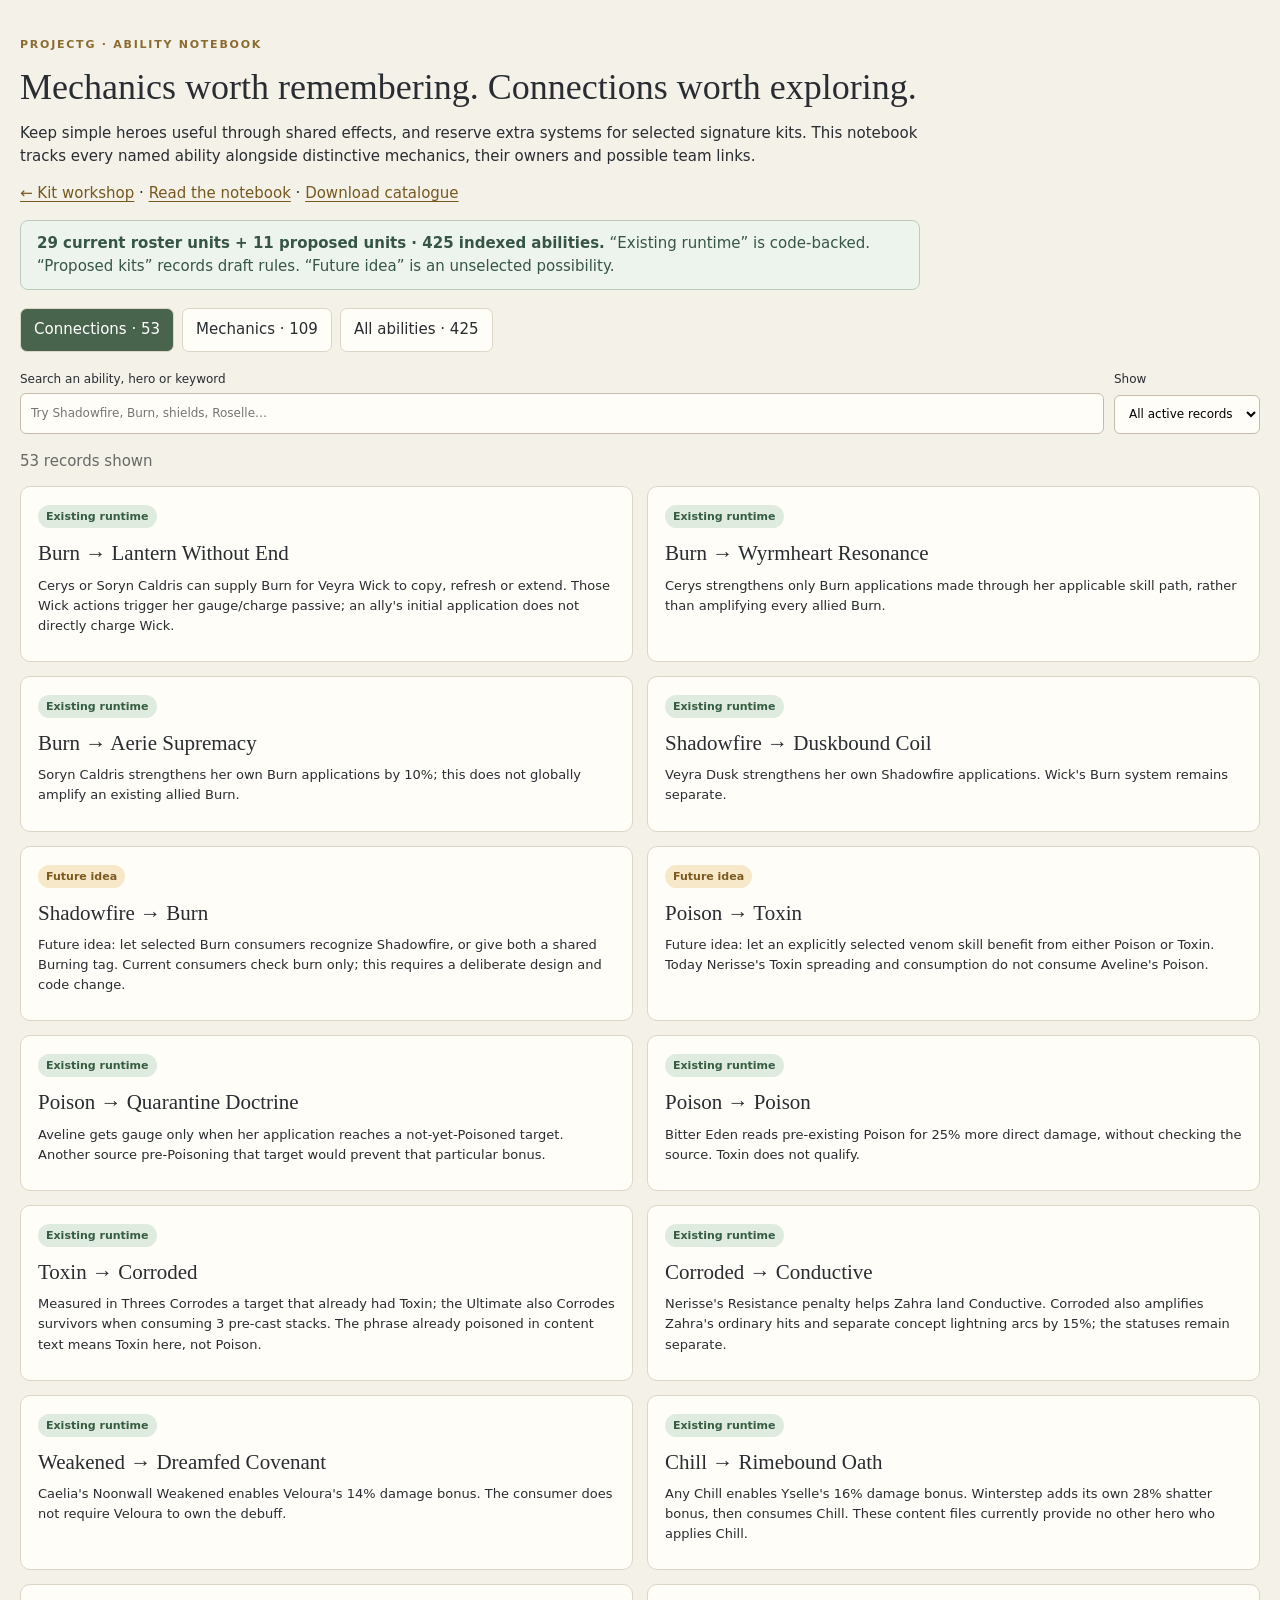
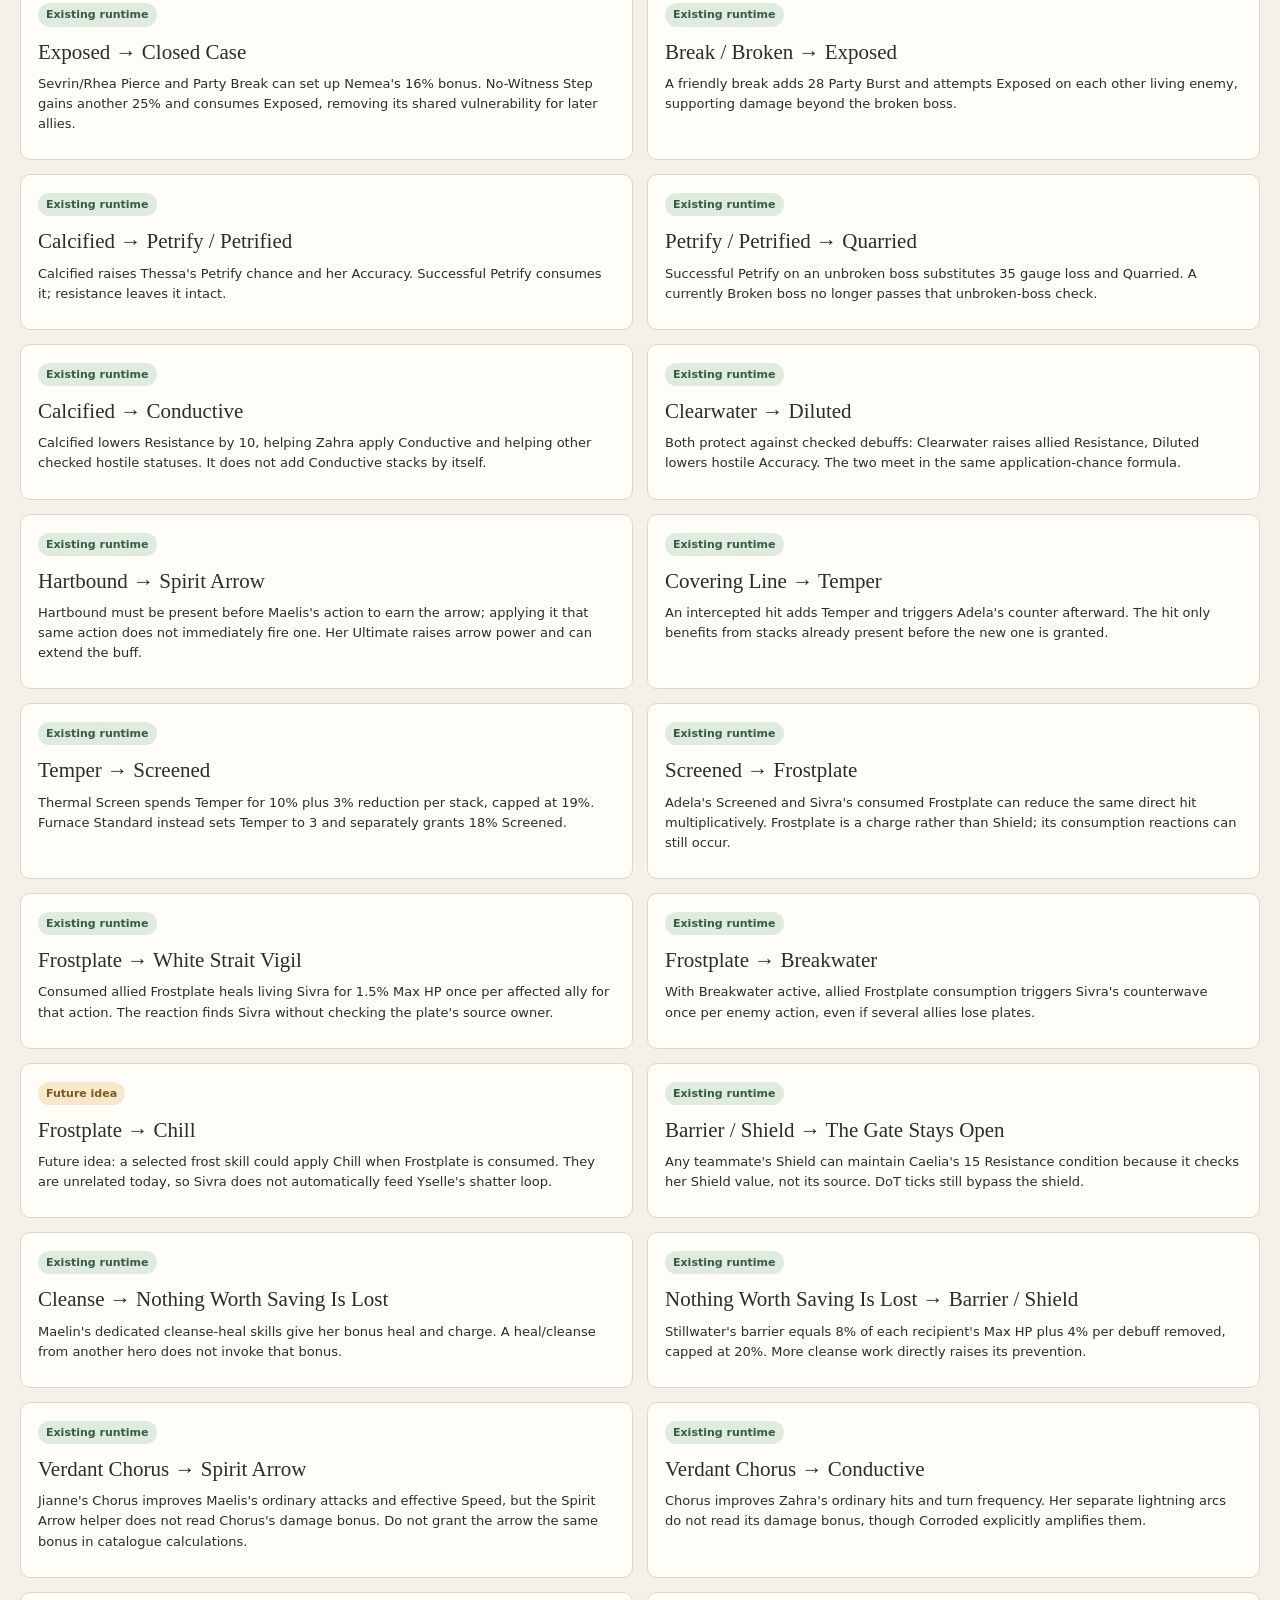
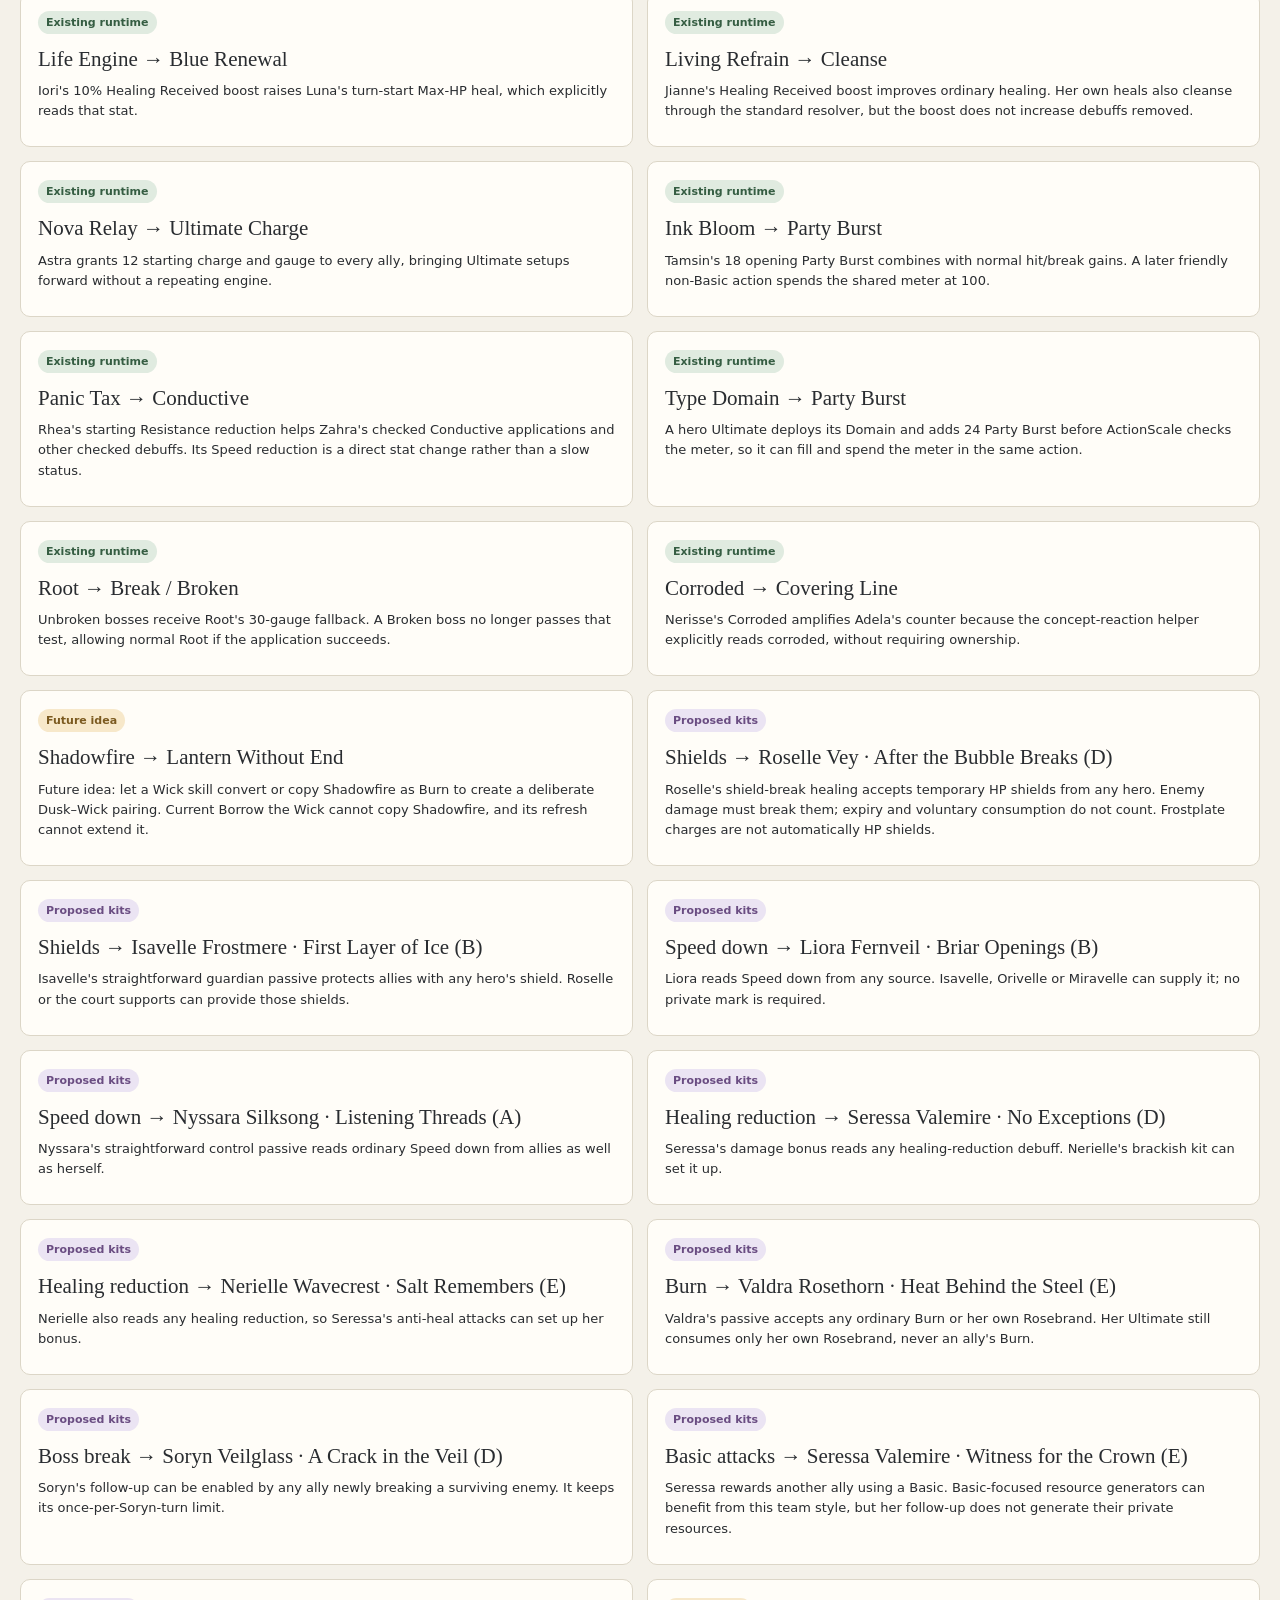
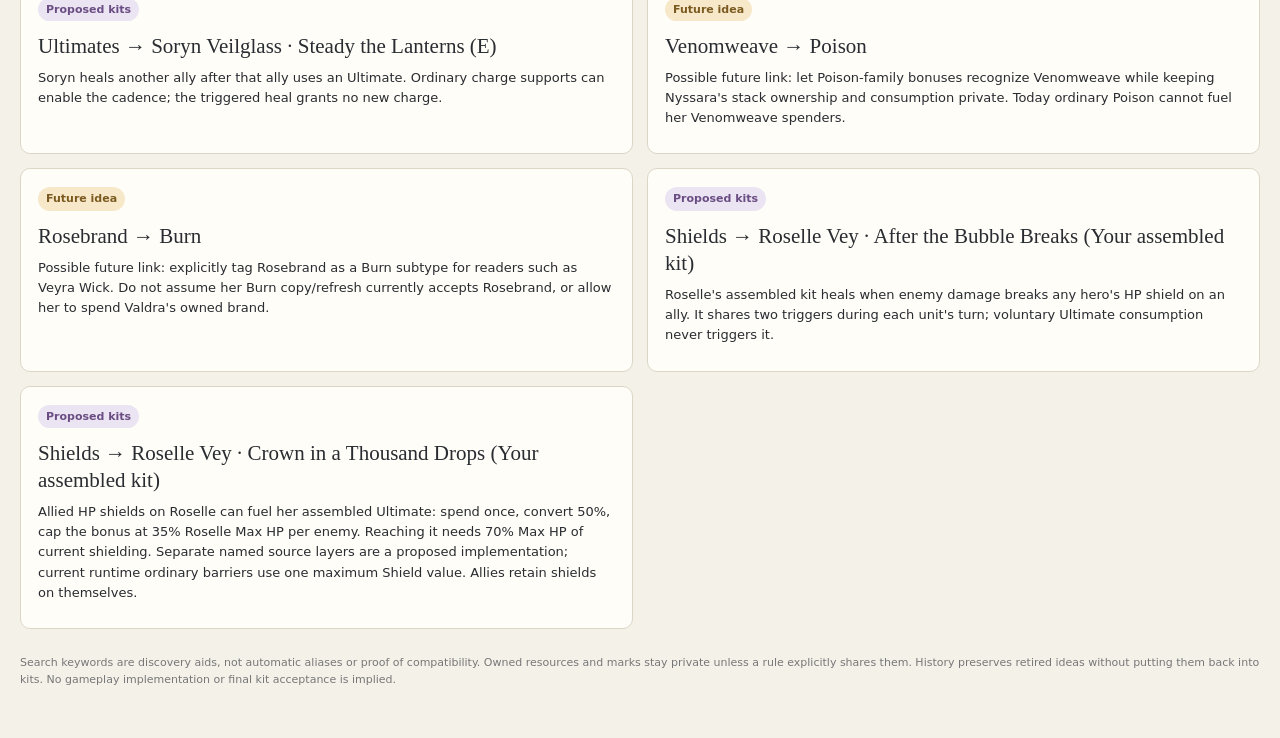
==== abilities.html @ 15b49e02 "Publish current ProjectG character and kit review" ====
<!doctype html><html lang="en"><head><meta charset="utf-8"><meta name="viewport" content="width=device-width,initial-scale=1"><title>ProjectG · Ability &amp; synergy catalogue</title><link rel="stylesheet" href="kit-options/workshop.css"><style>body{background:#f4f1e9}.catalogue{max-width:1300px;margin:auto;padding:28px 20px 50px}.catalogue h1{font-size:36px}.catalogue h2{font:500 21px/1.3 Georgia,serif;margin:8px 0}.catalogue header p{max-width:900px}.catalogue nav{display:flex;flex-wrap:wrap;gap:8px;margin:18px 0}.catalogue nav button[aria-pressed="true"]{background:#49644d;color:white}.controls{display:flex;gap:10px;flex-wrap:wrap;margin:16px 0}.controls label{font-size:12px;display:grid;gap:5px}.controls input,.controls select{padding:10px;border:1px solid #c7bcab;border-radius:6px;font:inherit;background:#fffdf8}.search-label{flex:1;min-width:210px}.entries{display:grid;grid-template-columns:repeat(2,minmax(0,1fr));gap:14px}.entry{background:#fffdf8;border:1px solid #dcd6c7;border-radius:10px;padding:17px;min-width:0}.entry p{font-size:13px;margin:8px 0}.entry details{font-size:12px;margin-top:10px}.entry code{overflow-wrap:anywhere;font-size:10px}.entry .tags{color:#68665e;font-size:11px}.state-existing{background:#e0ebe0;color:#355d42}.state-draft{background:#ebe4f3;color:#6a4d82}.state-idea{background:#f7e8ca;color:#7b5a20}.state-retired{background:#e4e4e4;color:#666}[hidden]{display:none!important}.catalogue footer{font-size:11px;color:#777;margin-top:25px}@media(max-width:650px){.entries{grid-template-columns:1fr}.catalogue h1{font-size:30px}}</style></head><body><main class="catalogue"><header><p class="eyebrow">ProjectG · Ability notebook</p><h1>Mechanics worth remembering. Connections worth exploring.</h1><p>Keep simple heroes useful through shared effects, and reserve extra systems for selected signature kits. This notebook tracks every named ability alongside distinctive mechanics, their owners and possible team links.</p><p><a href="kits.html">← Kit workshop</a> · <a href="kit-options/ABILITY_CATALOGUE.md">Read the notebook</a> · <a href="kit-options/ability-catalogue.json" download>Download catalogue</a></p><p class="status-banner"><strong>29 current roster units + 11 proposed units · 425 indexed abilities.</strong> “Existing runtime” is code-backed. “Proposed kits” records draft rules. “Future idea” is an unselected possibility.</p></header><nav aria-label="Catalogue view"><button type="button" data-view-button="connections">Connections · 53</button><button type="button" data-view-button="mechanics">Mechanics · 109</button><button type="button" data-view-button="abilities">All abilities · 425</button></nav><div class="controls"><label class="search-label">Search an ability, hero or keyword<input type="search" id="search" placeholder="Try Shadowfire, Burn, shields, Roselle…"></label><label>Show<select id="state"><option value="active">All active records</option><option value="existing">Existing runtime</option><option value="draft">Proposed kits</option><option value="idea">Future ideas</option><option value="keyword">Shared keywords</option><option value="retired">History</option></select></label></div><p class="muted" id="result-count" role="status"></p><section class="catalogue-section entries" data-view="connections" aria-label="Synergy connections"><article class="entry" data-state="existing" data-search="{&quot;from&quot;: &quot;runtime-burn&quot;, &quot;to&quot;: &quot;runtime-lantern-without-end&quot;, &quot;status&quot;: &quot;existing&quot;, &quot;note&quot;: &quot;cerys or soryn caldris can supply burn for veyra wick to copy, refresh or extend. those wick actions trigger her gauge/charge passive; an ally&#x27;s initial application does not directly charge wick.&quot;, &quot;unitids&quot;: [&quot;cerys&quot;, &quot;soryn&quot;, &quot;veyra-wick&quot;], &quot;id&quot;: &quot;runtime-link-001&quot;}"><span class="badge state-existing">Existing runtime</span><h2>Burn → Lantern Without End</h2><p>Cerys or Soryn Caldris can supply Burn for Veyra Wick to copy, refresh or extend. Those Wick actions trigger her gauge/charge passive; an ally&#x27;s initial application does not directly charge Wick.</p></article><article class="entry" data-state="existing" data-search="{&quot;from&quot;: &quot;runtime-burn&quot;, &quot;to&quot;: &quot;runtime-wyrmheart-resonance&quot;, &quot;status&quot;: &quot;existing&quot;, &quot;note&quot;: &quot;cerys strengthens only burn applications made through her applicable skill path, rather than amplifying every allied burn.&quot;, &quot;unitids&quot;: [&quot;cerys&quot;], &quot;id&quot;: &quot;runtime-link-002&quot;}"><span class="badge state-existing">Existing runtime</span><h2>Burn → Wyrmheart Resonance</h2><p>Cerys strengthens only Burn applications made through her applicable skill path, rather than amplifying every allied Burn.</p></article><article class="entry" data-state="existing" data-search="{&quot;from&quot;: &quot;runtime-burn&quot;, &quot;to&quot;: &quot;runtime-aerie-supremacy&quot;, &quot;status&quot;: &quot;existing&quot;, &quot;note&quot;: &quot;soryn caldris strengthens her own burn applications by 10%; this does not globally amplify an existing allied burn.&quot;, &quot;unitids&quot;: [&quot;soryn&quot;], &quot;id&quot;: &quot;runtime-link-003&quot;}"><span class="badge state-existing">Existing runtime</span><h2>Burn → Aerie Supremacy</h2><p>Soryn Caldris strengthens her own Burn applications by 10%; this does not globally amplify an existing allied Burn.</p></article><article class="entry" data-state="existing" data-search="{&quot;from&quot;: &quot;runtime-shadowfire&quot;, &quot;to&quot;: &quot;runtime-duskbound-coil&quot;, &quot;status&quot;: &quot;existing&quot;, &quot;note&quot;: &quot;veyra dusk strengthens her own shadowfire applications. wick&#x27;s burn system remains separate.&quot;, &quot;unitids&quot;: [&quot;veyra&quot;], &quot;id&quot;: &quot;runtime-link-004&quot;}"><span class="badge state-existing">Existing runtime</span><h2>Shadowfire → Duskbound Coil</h2><p>Veyra Dusk strengthens her own Shadowfire applications. Wick&#x27;s Burn system remains separate.</p></article><article class="entry" data-state="idea" data-search="{&quot;from&quot;: &quot;runtime-shadowfire&quot;, &quot;to&quot;: &quot;runtime-burn&quot;, &quot;status&quot;: &quot;idea&quot;, &quot;note&quot;: &quot;future idea: let selected burn consumers recognize shadowfire, or give both a shared burning tag. current consumers check burn only; this requires a deliberate design and code change.&quot;, &quot;unitids&quot;: [&quot;veyra&quot;, &quot;veyra-wick&quot;, &quot;cerys&quot;, &quot;soryn&quot;], &quot;id&quot;: &quot;runtime-link-005&quot;}"><span class="badge state-idea">Future idea</span><h2>Shadowfire → Burn</h2><p>Future idea: let selected Burn consumers recognize Shadowfire, or give both a shared Burning tag. Current consumers check burn only; this requires a deliberate design and code change.</p></article><article class="entry" data-state="idea" data-search="{&quot;from&quot;: &quot;runtime-poison&quot;, &quot;to&quot;: &quot;runtime-toxin&quot;, &quot;status&quot;: &quot;idea&quot;, &quot;note&quot;: &quot;future idea: let an explicitly selected venom skill benefit from either poison or toxin. today nerisse&#x27;s toxin spreading and consumption do not consume aveline&#x27;s poison.&quot;, &quot;unitids&quot;: [&quot;aveline&quot;, &quot;nerisse&quot;], &quot;id&quot;: &quot;runtime-link-006&quot;}"><span class="badge state-idea">Future idea</span><h2>Poison → Toxin</h2><p>Future idea: let an explicitly selected venom skill benefit from either Poison or Toxin. Today Nerisse&#x27;s Toxin spreading and consumption do not consume Aveline&#x27;s Poison.</p></article><article class="entry" data-state="existing" data-search="{&quot;from&quot;: &quot;runtime-poison&quot;, &quot;to&quot;: &quot;runtime-quarantine-doctrine&quot;, &quot;status&quot;: &quot;existing&quot;, &quot;note&quot;: &quot;aveline gets gauge only when her application reaches a not-yet-poisoned target. another source pre-poisoning that target would prevent that particular bonus.&quot;, &quot;unitids&quot;: [&quot;aveline&quot;], &quot;id&quot;: &quot;runtime-link-007&quot;}"><span class="badge state-existing">Existing runtime</span><h2>Poison → Quarantine Doctrine</h2><p>Aveline gets gauge only when her application reaches a not-yet-Poisoned target. Another source pre-Poisoning that target would prevent that particular bonus.</p></article><article class="entry" data-state="existing" data-search="{&quot;from&quot;: &quot;runtime-poison&quot;, &quot;to&quot;: &quot;runtime-poison&quot;, &quot;status&quot;: &quot;existing&quot;, &quot;note&quot;: &quot;bitter eden reads pre-existing poison for 25% more direct damage, without checking the source. toxin does not qualify.&quot;, &quot;unitids&quot;: [&quot;aveline&quot;], &quot;id&quot;: &quot;runtime-link-008&quot;}"><span class="badge state-existing">Existing runtime</span><h2>Poison → Poison</h2><p>Bitter Eden reads pre-existing Poison for 25% more direct damage, without checking the source. Toxin does not qualify.</p></article><article class="entry" data-state="existing" data-search="{&quot;from&quot;: &quot;runtime-toxin&quot;, &quot;to&quot;: &quot;runtime-corroded&quot;, &quot;status&quot;: &quot;existing&quot;, &quot;note&quot;: &quot;measured in threes corrodes a target that already had toxin; the ultimate also corrodes survivors when consuming 3 pre-cast stacks. the phrase already poisoned in content text means toxin here, not poison.&quot;, &quot;unitids&quot;: [&quot;nerisse&quot;], &quot;id&quot;: &quot;runtime-link-009&quot;}"><span class="badge state-existing">Existing runtime</span><h2>Toxin → Corroded</h2><p>Measured in Threes Corrodes a target that already had Toxin; the Ultimate also Corrodes survivors when consuming 3 pre-cast stacks. The phrase already poisoned in content text means Toxin here, not Poison.</p></article><article class="entry" data-state="existing" data-search="{&quot;from&quot;: &quot;runtime-corroded&quot;, &quot;to&quot;: &quot;runtime-conductive&quot;, &quot;status&quot;: &quot;existing&quot;, &quot;note&quot;: &quot;nerisse&#x27;s resistance penalty helps zahra land conductive. corroded also amplifies zahra&#x27;s ordinary hits and separate concept lightning arcs by 15%; the statuses remain separate.&quot;, &quot;unitids&quot;: [&quot;nerisse&quot;, &quot;zahra&quot;], &quot;id&quot;: &quot;runtime-link-010&quot;}"><span class="badge state-existing">Existing runtime</span><h2>Corroded → Conductive</h2><p>Nerisse&#x27;s Resistance penalty helps Zahra land Conductive. Corroded also amplifies Zahra&#x27;s ordinary hits and separate concept lightning arcs by 15%; the statuses remain separate.</p></article><article class="entry" data-state="existing" data-search="{&quot;from&quot;: &quot;runtime-weakened&quot;, &quot;to&quot;: &quot;runtime-dreamfed-covenant&quot;, &quot;status&quot;: &quot;existing&quot;, &quot;note&quot;: &quot;caelia&#x27;s noonwall weakened enables veloura&#x27;s 14% damage bonus. the consumer does not require veloura to own the debuff.&quot;, &quot;unitids&quot;: [&quot;caelia&quot;, &quot;veloura&quot;], &quot;id&quot;: &quot;runtime-link-011&quot;}"><span class="badge state-existing">Existing runtime</span><h2>Weakened → Dreamfed Covenant</h2><p>Caelia&#x27;s Noonwall Weakened enables Veloura&#x27;s 14% damage bonus. The consumer does not require Veloura to own the debuff.</p></article><article class="entry" data-state="existing" data-search="{&quot;from&quot;: &quot;runtime-chill&quot;, &quot;to&quot;: &quot;runtime-rimebound-oath&quot;, &quot;status&quot;: &quot;existing&quot;, &quot;note&quot;: &quot;any chill enables yselle&#x27;s 16% damage bonus. winterstep adds its own 28% shatter bonus, then consumes chill. these content files currently provide no other hero who applies chill.&quot;, &quot;unitids&quot;: [&quot;yselle&quot;], &quot;id&quot;: &quot;runtime-link-012&quot;}"><span class="badge state-existing">Existing runtime</span><h2>Chill → Rimebound Oath</h2><p>Any Chill enables Yselle&#x27;s 16% damage bonus. Winterstep adds its own 28% shatter bonus, then consumes Chill. These content files currently provide no other hero who applies Chill.</p></article><article class="entry" data-state="existing" data-search="{&quot;from&quot;: &quot;runtime-exposed&quot;, &quot;to&quot;: &quot;runtime-closed-case&quot;, &quot;status&quot;: &quot;existing&quot;, &quot;note&quot;: &quot;sevrin/rhea pierce and party break can set up nemea&#x27;s 16% bonus. no-witness step gains another 25% and consumes exposed, removing its shared vulnerability for later allies.&quot;, &quot;unitids&quot;: [&quot;sevrin&quot;, &quot;rhea&quot;, &quot;nemea&quot;], &quot;id&quot;: &quot;runtime-link-013&quot;}"><span class="badge state-existing">Existing runtime</span><h2>Exposed → Closed Case</h2><p>Sevrin/Rhea Pierce and Party Break can set up Nemea&#x27;s 16% bonus. No-Witness Step gains another 25% and consumes Exposed, removing its shared vulnerability for later allies.</p></article><article class="entry" data-state="existing" data-search="{&quot;from&quot;: &quot;runtime-broken&quot;, &quot;to&quot;: &quot;runtime-exposed&quot;, &quot;status&quot;: &quot;existing&quot;, &quot;note&quot;: &quot;a friendly break adds 28 party burst and attempts exposed on each other living enemy, supporting damage beyond the broken boss.&quot;, &quot;unitids&quot;: [&quot;nemea&quot;], &quot;id&quot;: &quot;runtime-link-014&quot;}"><span class="badge state-existing">Existing runtime</span><h2>Break / Broken → Exposed</h2><p>A friendly break adds 28 Party Burst and attempts Exposed on each other living enemy, supporting damage beyond the broken boss.</p></article><article class="entry" data-state="existing" data-search="{&quot;from&quot;: &quot;runtime-calcified&quot;, &quot;to&quot;: &quot;runtime-petrify&quot;, &quot;status&quot;: &quot;existing&quot;, &quot;note&quot;: &quot;calcified raises thessa&#x27;s petrify chance and her accuracy. successful petrify consumes it; resistance leaves it intact.&quot;, &quot;unitids&quot;: [&quot;thessa&quot;], &quot;id&quot;: &quot;runtime-link-015&quot;}"><span class="badge state-existing">Existing runtime</span><h2>Calcified → Petrify / Petrified</h2><p>Calcified raises Thessa&#x27;s Petrify chance and her Accuracy. Successful Petrify consumes it; resistance leaves it intact.</p></article><article class="entry" data-state="existing" data-search="{&quot;from&quot;: &quot;runtime-petrify&quot;, &quot;to&quot;: &quot;runtime-quarried&quot;, &quot;status&quot;: &quot;existing&quot;, &quot;note&quot;: &quot;successful petrify on an unbroken boss substitutes 35 gauge loss and quarried. a currently broken boss no longer passes that unbroken-boss check.&quot;, &quot;unitids&quot;: [&quot;thessa&quot;], &quot;id&quot;: &quot;runtime-link-016&quot;}"><span class="badge state-existing">Existing runtime</span><h2>Petrify / Petrified → Quarried</h2><p>Successful Petrify on an unbroken boss substitutes 35 gauge loss and Quarried. A currently Broken boss no longer passes that unbroken-boss check.</p></article><article class="entry" data-state="existing" data-search="{&quot;from&quot;: &quot;runtime-calcified&quot;, &quot;to&quot;: &quot;runtime-conductive&quot;, &quot;status&quot;: &quot;existing&quot;, &quot;note&quot;: &quot;calcified lowers resistance by 10, helping zahra apply conductive and helping other checked hostile statuses. it does not add conductive stacks by itself.&quot;, &quot;unitids&quot;: [&quot;thessa&quot;, &quot;zahra&quot;], &quot;id&quot;: &quot;runtime-link-017&quot;}"><span class="badge state-existing">Existing runtime</span><h2>Calcified → Conductive</h2><p>Calcified lowers Resistance by 10, helping Zahra apply Conductive and helping other checked hostile statuses. It does not add Conductive stacks by itself.</p></article><article class="entry" data-state="existing" data-search="{&quot;from&quot;: &quot;runtime-clearwater&quot;, &quot;to&quot;: &quot;runtime-diluted&quot;, &quot;status&quot;: &quot;existing&quot;, &quot;note&quot;: &quot;both protect against checked debuffs: clearwater raises allied resistance, diluted lowers hostile accuracy. the two meet in the same application-chance formula.&quot;, &quot;unitids&quot;: [&quot;maelin&quot;], &quot;id&quot;: &quot;runtime-link-018&quot;}"><span class="badge state-existing">Existing runtime</span><h2>Clearwater → Diluted</h2><p>Both protect against checked debuffs: Clearwater raises allied Resistance, Diluted lowers hostile Accuracy. The two meet in the same application-chance formula.</p></article><article class="entry" data-state="existing" data-search="{&quot;from&quot;: &quot;runtime-hartbound&quot;, &quot;to&quot;: &quot;runtime-spirit-arrow&quot;, &quot;status&quot;: &quot;existing&quot;, &quot;note&quot;: &quot;hartbound must be present before maelis&#x27;s action to earn the arrow; applying it that same action does not immediately fire one. her ultimate raises arrow power and can extend the buff.&quot;, &quot;unitids&quot;: [&quot;maelis&quot;], &quot;id&quot;: &quot;runtime-link-019&quot;}"><span class="badge state-existing">Existing runtime</span><h2>Hartbound → Spirit Arrow</h2><p>Hartbound must be present before Maelis&#x27;s action to earn the arrow; applying it that same action does not immediately fire one. Her Ultimate raises arrow power and can extend the buff.</p></article><article class="entry" data-state="existing" data-search="{&quot;from&quot;: &quot;runtime-covering-line&quot;, &quot;to&quot;: &quot;runtime-temper&quot;, &quot;status&quot;: &quot;existing&quot;, &quot;note&quot;: &quot;an intercepted hit adds temper and triggers adela&#x27;s counter afterward. the hit only benefits from stacks already present before the new one is granted.&quot;, &quot;unitids&quot;: [&quot;adela&quot;], &quot;id&quot;: &quot;runtime-link-020&quot;}"><span class="badge state-existing">Existing runtime</span><h2>Covering Line → Temper</h2><p>An intercepted hit adds Temper and triggers Adela&#x27;s counter afterward. The hit only benefits from stacks already present before the new one is granted.</p></article><article class="entry" data-state="existing" data-search="{&quot;from&quot;: &quot;runtime-temper&quot;, &quot;to&quot;: &quot;runtime-screened&quot;, &quot;status&quot;: &quot;existing&quot;, &quot;note&quot;: &quot;thermal screen spends temper for 10% plus 3% reduction per stack, capped at 19%. furnace standard instead sets temper to 3 and separately grants 18% screened.&quot;, &quot;unitids&quot;: [&quot;adela&quot;], &quot;id&quot;: &quot;runtime-link-021&quot;}"><span class="badge state-existing">Existing runtime</span><h2>Temper → Screened</h2><p>Thermal Screen spends Temper for 10% plus 3% reduction per stack, capped at 19%. Furnace Standard instead sets Temper to 3 and separately grants 18% Screened.</p></article><article class="entry" data-state="existing" data-search="{&quot;from&quot;: &quot;runtime-screened&quot;, &quot;to&quot;: &quot;runtime-frostplate&quot;, &quot;status&quot;: &quot;existing&quot;, &quot;note&quot;: &quot;adela&#x27;s screened and sivra&#x27;s consumed frostplate can reduce the same direct hit multiplicatively. frostplate is a charge rather than shield; its consumption reactions can still occur.&quot;, &quot;unitids&quot;: [&quot;adela&quot;, &quot;sivra&quot;], &quot;id&quot;: &quot;runtime-link-022&quot;}"><span class="badge state-existing">Existing runtime</span><h2>Screened → Frostplate</h2><p>Adela&#x27;s Screened and Sivra&#x27;s consumed Frostplate can reduce the same direct hit multiplicatively. Frostplate is a charge rather than Shield; its consumption reactions can still occur.</p></article><article class="entry" data-state="existing" data-search="{&quot;from&quot;: &quot;runtime-frostplate&quot;, &quot;to&quot;: &quot;runtime-white-strait-vigil&quot;, &quot;status&quot;: &quot;existing&quot;, &quot;note&quot;: &quot;consumed allied frostplate heals living sivra for 1.5% max hp once per affected ally for that action. the reaction finds sivra without checking the plate&#x27;s source owner.&quot;, &quot;unitids&quot;: [&quot;sivra&quot;], &quot;id&quot;: &quot;runtime-link-023&quot;}"><span class="badge state-existing">Existing runtime</span><h2>Frostplate → White Strait Vigil</h2><p>Consumed allied Frostplate heals living Sivra for 1.5% Max HP once per affected ally for that action. The reaction finds Sivra without checking the plate&#x27;s source owner.</p></article><article class="entry" data-state="existing" data-search="{&quot;from&quot;: &quot;runtime-frostplate&quot;, &quot;to&quot;: &quot;runtime-breakwater&quot;, &quot;status&quot;: &quot;existing&quot;, &quot;note&quot;: &quot;with breakwater active, allied frostplate consumption triggers sivra&#x27;s counterwave once per enemy action, even if several allies lose plates.&quot;, &quot;unitids&quot;: [&quot;sivra&quot;], &quot;id&quot;: &quot;runtime-link-024&quot;}"><span class="badge state-existing">Existing runtime</span><h2>Frostplate → Breakwater</h2><p>With Breakwater active, allied Frostplate consumption triggers Sivra&#x27;s counterwave once per enemy action, even if several allies lose plates.</p></article><article class="entry" data-state="idea" data-search="{&quot;from&quot;: &quot;runtime-frostplate&quot;, &quot;to&quot;: &quot;runtime-chill&quot;, &quot;status&quot;: &quot;idea&quot;, &quot;note&quot;: &quot;future idea: a selected frost skill could apply chill when frostplate is consumed. they are unrelated today, so sivra does not automatically feed yselle&#x27;s shatter loop.&quot;, &quot;unitids&quot;: [&quot;sivra&quot;, &quot;yselle&quot;], &quot;id&quot;: &quot;runtime-link-025&quot;}"><span class="badge state-idea">Future idea</span><h2>Frostplate → Chill</h2><p>Future idea: a selected frost skill could apply Chill when Frostplate is consumed. They are unrelated today, so Sivra does not automatically feed Yselle&#x27;s shatter loop.</p></article><article class="entry" data-state="existing" data-search="{&quot;from&quot;: &quot;runtime-barrier&quot;, &quot;to&quot;: &quot;runtime-gate-stays-open&quot;, &quot;status&quot;: &quot;existing&quot;, &quot;note&quot;: &quot;any teammate&#x27;s shield can maintain caelia&#x27;s 15 resistance condition because it checks her shield value, not its source. dot ticks still bypass the shield.&quot;, &quot;unitids&quot;: [&quot;caelia&quot;, &quot;maelin&quot;, &quot;selene&quot;], &quot;id&quot;: &quot;runtime-link-026&quot;}"><span class="badge state-existing">Existing runtime</span><h2>Barrier / Shield → The Gate Stays Open</h2><p>Any teammate&#x27;s Shield can maintain Caelia&#x27;s 15 Resistance condition because it checks her Shield value, not its source. DoT ticks still bypass the shield.</p></article><article class="entry" data-state="existing" data-search="{&quot;from&quot;: &quot;runtime-cleanse&quot;, &quot;to&quot;: &quot;runtime-nothing-lost&quot;, &quot;status&quot;: &quot;existing&quot;, &quot;note&quot;: &quot;maelin&#x27;s dedicated cleanse-heal skills give her bonus heal and charge. a heal/cleanse from another hero does not invoke that bonus.&quot;, &quot;unitids&quot;: [&quot;maelin&quot;, &quot;luna&quot;, &quot;iori&quot;, &quot;selene&quot;, &quot;jianne&quot;], &quot;id&quot;: &quot;runtime-link-027&quot;}"><span class="badge state-existing">Existing runtime</span><h2>Cleanse → Nothing Worth Saving Is Lost</h2><p>Maelin&#x27;s dedicated cleanse-heal skills give her bonus heal and charge. A heal/cleanse from another hero does not invoke that bonus.</p></article><article class="entry" data-state="existing" data-search="{&quot;from&quot;: &quot;runtime-nothing-lost&quot;, &quot;to&quot;: &quot;runtime-barrier&quot;, &quot;status&quot;: &quot;existing&quot;, &quot;note&quot;: &quot;stillwater&#x27;s barrier equals 8% of each recipient&#x27;s max hp plus 4% per debuff removed, capped at 20%. more cleanse work directly raises its prevention.&quot;, &quot;unitids&quot;: [&quot;maelin&quot;], &quot;id&quot;: &quot;runtime-link-028&quot;}"><span class="badge state-existing">Existing runtime</span><h2>Nothing Worth Saving Is Lost → Barrier / Shield</h2><p>Stillwater&#x27;s barrier equals 8% of each recipient&#x27;s Max HP plus 4% per debuff removed, capped at 20%. More cleanse work directly raises its prevention.</p></article><article class="entry" data-state="existing" data-search="{&quot;from&quot;: &quot;runtime-verdant-chorus&quot;, &quot;to&quot;: &quot;runtime-spirit-arrow&quot;, &quot;status&quot;: &quot;existing&quot;, &quot;note&quot;: &quot;jianne&#x27;s chorus improves maelis&#x27;s ordinary attacks and effective speed, but the spirit arrow helper does not read chorus&#x27;s damage bonus. do not grant the arrow the same bonus in catalogue calculations.&quot;, &quot;unitids&quot;: [&quot;jianne&quot;, &quot;maelis&quot;], &quot;id&quot;: &quot;runtime-link-029&quot;}"><span class="badge state-existing">Existing runtime</span><h2>Verdant Chorus → Spirit Arrow</h2><p>Jianne&#x27;s Chorus improves Maelis&#x27;s ordinary attacks and effective Speed, but the Spirit Arrow helper does not read Chorus&#x27;s damage bonus. Do not grant the arrow the same bonus in catalogue calculations.</p></article><article class="entry" data-state="existing" data-search="{&quot;from&quot;: &quot;runtime-verdant-chorus&quot;, &quot;to&quot;: &quot;runtime-conductive&quot;, &quot;status&quot;: &quot;existing&quot;, &quot;note&quot;: &quot;chorus improves zahra&#x27;s ordinary hits and turn frequency. her separate lightning arcs do not read its damage bonus, though corroded explicitly amplifies them.&quot;, &quot;unitids&quot;: [&quot;jianne&quot;, &quot;zahra&quot;], &quot;id&quot;: &quot;runtime-link-030&quot;}"><span class="badge state-existing">Existing runtime</span><h2>Verdant Chorus → Conductive</h2><p>Chorus improves Zahra&#x27;s ordinary hits and turn frequency. Her separate lightning arcs do not read its damage bonus, though Corroded explicitly amplifies them.</p></article><article class="entry" data-state="existing" data-search="{&quot;from&quot;: &quot;runtime-life-engine&quot;, &quot;to&quot;: &quot;runtime-blue-renewal&quot;, &quot;status&quot;: &quot;existing&quot;, &quot;note&quot;: &quot;iori&#x27;s 10% healing received boost raises luna&#x27;s turn-start max-hp heal, which explicitly reads that stat.&quot;, &quot;unitids&quot;: [&quot;iori&quot;, &quot;luna&quot;], &quot;id&quot;: &quot;runtime-link-031&quot;}"><span class="badge state-existing">Existing runtime</span><h2>Life Engine → Blue Renewal</h2><p>Iori&#x27;s 10% Healing Received boost raises Luna&#x27;s turn-start Max-HP heal, which explicitly reads that stat.</p></article><article class="entry" data-state="existing" data-search="{&quot;from&quot;: &quot;runtime-living-refrain&quot;, &quot;to&quot;: &quot;runtime-cleanse&quot;, &quot;status&quot;: &quot;existing&quot;, &quot;note&quot;: &quot;jianne&#x27;s healing received boost improves ordinary healing. her own heals also cleanse through the standard resolver, but the boost does not increase debuffs removed.&quot;, &quot;unitids&quot;: [&quot;jianne&quot;, &quot;luna&quot;, &quot;iori&quot;, &quot;selene&quot;, &quot;maelin&quot;], &quot;id&quot;: &quot;runtime-link-032&quot;}"><span class="badge state-existing">Existing runtime</span><h2>Living Refrain → Cleanse</h2><p>Jianne&#x27;s Healing Received boost improves ordinary healing. Her own heals also cleanse through the standard resolver, but the boost does not increase debuffs removed.</p></article><article class="entry" data-state="existing" data-search="{&quot;from&quot;: &quot;runtime-nova-relay&quot;, &quot;to&quot;: &quot;runtime-ultimate-charge&quot;, &quot;status&quot;: &quot;existing&quot;, &quot;note&quot;: &quot;astra grants 12 starting charge and gauge to every ally, bringing ultimate setups forward without a repeating engine.&quot;, &quot;unitids&quot;: [&quot;astra&quot;], &quot;id&quot;: &quot;runtime-link-033&quot;}"><span class="badge state-existing">Existing runtime</span><h2>Nova Relay → Ultimate Charge</h2><p>Astra grants 12 starting charge and gauge to every ally, bringing Ultimate setups forward without a repeating engine.</p></article><article class="entry" data-state="existing" data-search="{&quot;from&quot;: &quot;runtime-ink-bloom&quot;, &quot;to&quot;: &quot;runtime-party-burst&quot;, &quot;status&quot;: &quot;existing&quot;, &quot;note&quot;: &quot;tamsin&#x27;s 18 opening party burst combines with normal hit/break gains. a later friendly non-basic action spends the shared meter at 100.&quot;, &quot;unitids&quot;: [&quot;tamsin&quot;], &quot;id&quot;: &quot;runtime-link-034&quot;}"><span class="badge state-existing">Existing runtime</span><h2>Ink Bloom → Party Burst</h2><p>Tamsin&#x27;s 18 opening Party Burst combines with normal hit/break gains. A later friendly non-Basic action spends the shared meter at 100.</p></article><article class="entry" data-state="existing" data-search="{&quot;from&quot;: &quot;runtime-panic-tax&quot;, &quot;to&quot;: &quot;runtime-conductive&quot;, &quot;status&quot;: &quot;existing&quot;, &quot;note&quot;: &quot;rhea&#x27;s starting resistance reduction helps zahra&#x27;s checked conductive applications and other checked debuffs. its speed reduction is a direct stat change rather than a slow status.&quot;, &quot;unitids&quot;: [&quot;rhea&quot;, &quot;zahra&quot;], &quot;id&quot;: &quot;runtime-link-035&quot;}"><span class="badge state-existing">Existing runtime</span><h2>Panic Tax → Conductive</h2><p>Rhea&#x27;s starting Resistance reduction helps Zahra&#x27;s checked Conductive applications and other checked debuffs. Its Speed reduction is a direct stat change rather than a slow status.</p></article><article class="entry" data-state="existing" data-search="{&quot;from&quot;: &quot;runtime-domain&quot;, &quot;to&quot;: &quot;runtime-party-burst&quot;, &quot;status&quot;: &quot;existing&quot;, &quot;note&quot;: &quot;a hero ultimate deploys its domain and adds 24 party burst before actionscale checks the meter, so it can fill and spend the meter in the same action.&quot;, &quot;unitids&quot;: [&quot;astra&quot;, &quot;tamsin&quot;], &quot;id&quot;: &quot;runtime-link-036&quot;}"><span class="badge state-existing">Existing runtime</span><h2>Type Domain → Party Burst</h2><p>A hero Ultimate deploys its Domain and adds 24 Party Burst before ActionScale checks the meter, so it can fill and spend the meter in the same action.</p></article><article class="entry" data-state="existing" data-search="{&quot;from&quot;: &quot;runtime-root&quot;, &quot;to&quot;: &quot;runtime-broken&quot;, &quot;status&quot;: &quot;existing&quot;, &quot;note&quot;: &quot;unbroken bosses receive root&#x27;s 30-gauge fallback. a broken boss no longer passes that test, allowing normal root if the application succeeds.&quot;, &quot;unitids&quot;: [&quot;aveline&quot;], &quot;id&quot;: &quot;runtime-link-037&quot;}"><span class="badge state-existing">Existing runtime</span><h2>Root → Break / Broken</h2><p>Unbroken bosses receive Root&#x27;s 30-gauge fallback. A Broken boss no longer passes that test, allowing normal Root if the application succeeds.</p></article><article class="entry" data-state="existing" data-search="{&quot;from&quot;: &quot;runtime-corroded&quot;, &quot;to&quot;: &quot;runtime-covering-line&quot;, &quot;status&quot;: &quot;existing&quot;, &quot;note&quot;: &quot;nerisse&#x27;s corroded amplifies adela&#x27;s counter because the concept-reaction helper explicitly reads corroded, without requiring ownership.&quot;, &quot;unitids&quot;: [&quot;nerisse&quot;, &quot;adela&quot;], &quot;id&quot;: &quot;runtime-link-038&quot;}"><span class="badge state-existing">Existing runtime</span><h2>Corroded → Covering Line</h2><p>Nerisse&#x27;s Corroded amplifies Adela&#x27;s counter because the concept-reaction helper explicitly reads corroded, without requiring ownership.</p></article><article class="entry" data-state="idea" data-search="{&quot;from&quot;: &quot;runtime-shadowfire&quot;, &quot;to&quot;: &quot;runtime-lantern-without-end&quot;, &quot;status&quot;: &quot;idea&quot;, &quot;note&quot;: &quot;future idea: let a wick skill convert or copy shadowfire as burn to create a deliberate dusk–wick pairing. current borrow the wick cannot copy shadowfire, and its refresh cannot extend it.&quot;, &quot;unitids&quot;: [&quot;veyra&quot;, &quot;veyra-wick&quot;], &quot;id&quot;: &quot;runtime-link-039&quot;}"><span class="badge state-idea">Future idea</span><h2>Shadowfire → Lantern Without End</h2><p>Future idea: let a Wick skill convert or copy Shadowfire as Burn to create a deliberate Dusk–Wick pairing. Current Borrow the Wick cannot copy Shadowfire, and its refresh cannot extend it.</p></article><article class="entry" data-state="draft" data-search="{&quot;id&quot;: &quot;any-shield-roseguard&quot;, &quot;from&quot;: &quot;keyword-shield&quot;, &quot;to&quot;: &quot;skill:roselle-vey-d-passive&quot;, &quot;status&quot;: &quot;draft&quot;, &quot;note&quot;: &quot;roselle&#x27;s shield-break healing accepts temporary hp shields from any hero. enemy damage must break them; expiry and voluntary consumption do not count. frostplate charges are not automatically hp shields.&quot;}"><span class="badge state-draft">Proposed kits</span><h2>Shields → Roselle Vey · After the Bubble Breaks (D)</h2><p>Roselle&#x27;s shield-break healing accepts temporary HP shields from any hero. Enemy damage must break them; expiry and voluntary consumption do not count. Frostplate charges are not automatically HP shields.</p></article><article class="entry" data-state="draft" data-search="{&quot;id&quot;: &quot;any-shield-citadel&quot;, &quot;from&quot;: &quot;keyword-shield&quot;, &quot;to&quot;: &quot;skill:isavelle-frostmere-b-passive&quot;, &quot;status&quot;: &quot;draft&quot;, &quot;note&quot;: &quot;isavelle&#x27;s straightforward guardian passive protects allies with any hero&#x27;s shield. roselle or the court supports can provide those shields.&quot;}"><span class="badge state-draft">Proposed kits</span><h2>Shields → Isavelle Frostmere · First Layer of Ice (B)</h2><p>Isavelle&#x27;s straightforward guardian passive protects allies with any hero&#x27;s shield. Roselle or the court supports can provide those shields.</p></article><article class="entry" data-state="draft" data-search="{&quot;id&quot;: &quot;slow-liora&quot;, &quot;from&quot;: &quot;keyword-speed-down&quot;, &quot;to&quot;: &quot;skill:liora-fernveil-b-passive&quot;, &quot;status&quot;: &quot;draft&quot;, &quot;note&quot;: &quot;liora reads speed down from any source. isavelle, orivelle or miravelle can supply it; no private mark is required.&quot;}"><span class="badge state-draft">Proposed kits</span><h2>Speed down → Liora Fernveil · Briar Openings (B)</h2><p>Liora reads Speed down from any source. Isavelle, Orivelle or Miravelle can supply it; no private mark is required.</p></article><article class="entry" data-state="draft" data-search="{&quot;id&quot;: &quot;slow-nyssara&quot;, &quot;from&quot;: &quot;keyword-speed-down&quot;, &quot;to&quot;: &quot;skill:nyssara-silksong-a-passive&quot;, &quot;status&quot;: &quot;draft&quot;, &quot;note&quot;: &quot;nyssara&#x27;s straightforward control passive reads ordinary speed down from allies as well as herself.&quot;}"><span class="badge state-draft">Proposed kits</span><h2>Speed down → Nyssara Silksong · Listening Threads (A)</h2><p>Nyssara&#x27;s straightforward control passive reads ordinary Speed down from allies as well as herself.</p></article><article class="entry" data-state="draft" data-search="{&quot;id&quot;: &quot;antiheal-seressa&quot;, &quot;from&quot;: &quot;keyword-healing-reduction&quot;, &quot;to&quot;: &quot;skill:seressa-valemire-d-passive&quot;, &quot;status&quot;: &quot;draft&quot;, &quot;note&quot;: &quot;seressa&#x27;s damage bonus reads any healing-reduction debuff. nerielle&#x27;s brackish kit can set it up.&quot;}"><span class="badge state-draft">Proposed kits</span><h2>Healing reduction → Seressa Valemire · No Exceptions (D)</h2><p>Seressa&#x27;s damage bonus reads any healing-reduction debuff. Nerielle&#x27;s brackish kit can set it up.</p></article><article class="entry" data-state="draft" data-search="{&quot;id&quot;: &quot;antiheal-nerielle&quot;, &quot;from&quot;: &quot;keyword-healing-reduction&quot;, &quot;to&quot;: &quot;skill:nerielle-wavecrest-e-passive&quot;, &quot;status&quot;: &quot;draft&quot;, &quot;note&quot;: &quot;nerielle also reads any healing reduction, so seressa&#x27;s anti-heal attacks can set up her bonus.&quot;}"><span class="badge state-draft">Proposed kits</span><h2>Healing reduction → Nerielle Wavecrest · Salt Remembers (E)</h2><p>Nerielle also reads any healing reduction, so Seressa&#x27;s anti-heal attacks can set up her bonus.</p></article><article class="entry" data-state="draft" data-search="{&quot;id&quot;: &quot;burn-cinderlance&quot;, &quot;from&quot;: &quot;keyword-burn&quot;, &quot;to&quot;: &quot;skill:valdra-rosethorn-e-passive&quot;, &quot;status&quot;: &quot;draft&quot;, &quot;note&quot;: &quot;valdra&#x27;s passive accepts any ordinary burn or her own rosebrand. her ultimate still consumes only her own rosebrand, never an ally&#x27;s burn.&quot;}"><span class="badge state-draft">Proposed kits</span><h2>Burn → Valdra Rosethorn · Heat Behind the Steel (E)</h2><p>Valdra&#x27;s passive accepts any ordinary Burn or her own Rosebrand. Her Ultimate still consumes only her own Rosebrand, never an ally&#x27;s Burn.</p></article><article class="entry" data-state="draft" data-search="{&quot;id&quot;: &quot;break-shrineclaws&quot;, &quot;from&quot;: &quot;keyword-break&quot;, &quot;to&quot;: &quot;skill:soryn-veilglass-d-passive&quot;, &quot;status&quot;: &quot;draft&quot;, &quot;note&quot;: &quot;soryn&#x27;s follow-up can be enabled by any ally newly breaking a surviving enemy. it keeps its once-per-soryn-turn limit.&quot;}"><span class="badge state-draft">Proposed kits</span><h2>Boss break → Soryn Veilglass · A Crack in the Veil (D)</h2><p>Soryn&#x27;s follow-up can be enabled by any ally newly breaking a surviving enemy. It keeps its once-per-Soryn-turn limit.</p></article><article class="entry" data-state="draft" data-search="{&quot;id&quot;: &quot;basic-witnesses&quot;, &quot;from&quot;: &quot;keyword-basic&quot;, &quot;to&quot;: &quot;skill:seressa-valemire-e-passive&quot;, &quot;status&quot;: &quot;draft&quot;, &quot;note&quot;: &quot;seressa rewards another ally using a basic. basic-focused resource generators can benefit from this team style, but her follow-up does not generate their private resources.&quot;}"><span class="badge state-draft">Proposed kits</span><h2>Basic attacks → Seressa Valemire · Witness for the Crown (E)</h2><p>Seressa rewards another ally using a Basic. Basic-focused resource generators can benefit from this team style, but her follow-up does not generate their private resources.</p></article><article class="entry" data-state="draft" data-search="{&quot;id&quot;: &quot;ultimate-lanterns&quot;, &quot;from&quot;: &quot;keyword-ultimate&quot;, &quot;to&quot;: &quot;skill:soryn-veilglass-e-passive&quot;, &quot;status&quot;: &quot;draft&quot;, &quot;note&quot;: &quot;soryn heals another ally after that ally uses an ultimate. ordinary charge supports can enable the cadence; the triggered heal grants no new charge.&quot;}"><span class="badge state-draft">Proposed kits</span><h2>Ultimates → Soryn Veilglass · Steady the Lanterns (E)</h2><p>Soryn heals another ally after that ally uses an Ultimate. Ordinary charge supports can enable the cadence; the triggered heal grants no new charge.</p></article><article class="entry" data-state="idea" data-search="{&quot;id&quot;: &quot;venomweave-poison-family&quot;, &quot;from&quot;: &quot;draft-nyssara-silksong-venomweave&quot;, &quot;to&quot;: &quot;keyword-poison&quot;, &quot;status&quot;: &quot;idea&quot;, &quot;note&quot;: &quot;possible future link: let poison-family bonuses recognize venomweave while keeping nyssara&#x27;s stack ownership and consumption private. today ordinary poison cannot fuel her venomweave spenders.&quot;}"><span class="badge state-idea">Future idea</span><h2>Venomweave → Poison</h2><p>Possible future link: let Poison-family bonuses recognize Venomweave while keeping Nyssara&#x27;s stack ownership and consumption private. Today ordinary Poison cannot fuel her Venomweave spenders.</p></article><article class="entry" data-state="idea" data-search="{&quot;id&quot;: &quot;rosebrand-burn-family&quot;, &quot;from&quot;: &quot;draft-valdra-rosethorn-rosebrand&quot;, &quot;to&quot;: &quot;keyword-burn&quot;, &quot;status&quot;: &quot;idea&quot;, &quot;note&quot;: &quot;possible future link: explicitly tag rosebrand as a burn subtype for readers such as veyra wick. do not assume her burn copy/refresh currently accepts rosebrand, or allow her to spend valdra&#x27;s owned brand.&quot;}"><span class="badge state-idea">Future idea</span><h2>Rosebrand → Burn</h2><p>Possible future link: explicitly tag Rosebrand as a Burn subtype for readers such as Veyra Wick. Do not assume her Burn copy/refresh currently accepts Rosebrand, or allow her to spend Valdra&#x27;s owned brand.</p></article><article class="entry" data-state="draft" data-search="{&quot;id&quot;: &quot;any-shield-assembled-roseguard&quot;, &quot;from&quot;: &quot;keyword-shield&quot;, &quot;to&quot;: &quot;skill:roselle-vey-assembled-01-passive&quot;, &quot;status&quot;: &quot;draft&quot;, &quot;note&quot;: &quot;roselle&#x27;s assembled kit heals when enemy damage breaks any hero&#x27;s hp shield on an ally. it shares two triggers during each unit&#x27;s turn; voluntary ultimate consumption never triggers it.&quot;}"><span class="badge state-draft">Proposed kits</span><h2>Shields → Roselle Vey · After the Bubble Breaks (Your assembled kit)</h2><p>Roselle&#x27;s assembled kit heals when enemy damage breaks any hero&#x27;s HP shield on an ally. It shares two triggers during each unit&#x27;s turn; voluntary Ultimate consumption never triggers it.</p></article><article class="entry" data-state="draft" data-search="{&quot;id&quot;: &quot;any-shield-assembled-conversion&quot;, &quot;from&quot;: &quot;keyword-shield&quot;, &quot;to&quot;: &quot;skill:roselle-vey-assembled-01-ultimate&quot;, &quot;status&quot;: &quot;draft&quot;, &quot;note&quot;: &quot;allied hp shields on roselle can fuel her assembled ultimate: spend once, convert 50%, cap the bonus at 35% roselle max hp per enemy. reaching it needs 70% max hp of current shielding. separate named source layers are a proposed implementation; current runtime ordinary barriers use one maximum shield value. allies retain shields on themselves.&quot;}"><span class="badge state-draft">Proposed kits</span><h2>Shields → Roselle Vey · Crown in a Thousand Drops (Your assembled kit)</h2><p>Allied HP shields on Roselle can fuel her assembled Ultimate: spend once, convert 50%, cap the bonus at 35% Roselle Max HP per enemy. Reaching it needs 70% Max HP of current shielding. Separate named source layers are a proposed implementation; current runtime ordinary barriers use one maximum Shield value. Allies retain shields on themselves.</p></article></section><section class="catalogue-section entries" data-view="mechanics" aria-label="Mechanic notebook" hidden><article class="entry" data-state="keyword" data-search="{&quot;id&quot;: &quot;keyword-burn&quot;, &quot;name&quot;: &quot;burn&quot;, &quot;summary&quot;: &quot;ordinary burn is a shared damage-over-time keyword. shadowfire and owned rosebrand do not automatically count as ordinary burn.&quot;, &quot;state&quot;: &quot;keyword&quot;, &quot;category&quot;: &quot;shared keyword&quot;, &quot;aliases&quot;: [&quot;burn&quot;], &quot;unitids&quot;: [], &quot;relatedskills&quot;: [&quot;cerys_passive&quot;, &quot;cerys_special_1&quot;, &quot;cerys_special_2&quot;, &quot;cerys_ultimate&quot;, &quot;soryn_passive&quot;, &quot;soryn_basic_combat&quot;, &quot;soryn_special_1&quot;, &quot;soryn_special_2&quot;, &quot;soryn_ultimate&quot;, &quot;veyra-wick_passive&quot;, &quot;veyra-wick_basic_combat&quot;, &quot;veyra-wick_special_1&quot;, &quot;veyra-wick_special_2&quot;, &quot;veyra-wick_ultimate&quot;, &quot;soryn-veilglass-a-active1&quot;, &quot;seressa-valemire-a-passive&quot;, &quot;seressa-valemire-a-basic&quot;, &quot;seressa-valemire-a-active1&quot;, &quot;seressa-valemire-a-active2&quot;, &quot;seressa-valemire-a-ultimate&quot;, &quot;valdra-rosethorn-e-passive&quot;, &quot;valdra-rosethorn-e-active2&quot;, &quot;valdra-rosethorn-e-ultimate&quot;]}"><h2>Burn</h2><span class="badge state-keyword">Shared keyword</span><p>Ordinary Burn is a shared damage-over-time keyword. Shadowfire and owned Rosebrand do not automatically count as ordinary Burn.</p><p class="muted"></p><p class="muted"></p></article><article class="entry" data-state="keyword" data-search="{&quot;id&quot;: &quot;keyword-poison&quot;, &quot;name&quot;: &quot;poison&quot;, &quot;summary&quot;: &quot;ordinary poison is separate from toxin and nyssara&#x27;s private venomweave stacks.&quot;, &quot;state&quot;: &quot;keyword&quot;, &quot;category&quot;: &quot;shared keyword&quot;, &quot;aliases&quot;: [&quot;poison&quot;], &quot;unitids&quot;: [], &quot;relatedskills&quot;: [&quot;aveline_passive&quot;, &quot;aveline_basic_combat&quot;, &quot;aveline_special_1&quot;, &quot;aveline_special_2&quot;, &quot;aveline_ultimate&quot;, &quot;nerisse_special_1&quot;, &quot;roselle-vey-c-passive&quot;, &quot;roselle-vey-c-basic&quot;, &quot;roselle-vey-c-active2&quot;, &quot;roselle-vey-c-ultimate&quot;, &quot;nyssara-silksong-c-active2&quot;, &quot;nyssara-silksong-e-passive&quot;]}"><h2>Poison</h2><span class="badge state-keyword">Shared keyword</span><p>Ordinary Poison is separate from Toxin and Nyssara&#x27;s private Venomweave stacks.</p><p class="muted"></p><p class="muted"></p></article><article class="entry" data-state="keyword" data-search="{&quot;id&quot;: &quot;keyword-shield&quot;, &quot;name&quot;: &quot;shields&quot;, &quot;summary&quot;: &quot;temporary hp shields can connect straightforward protection kits. named guard charges such as frostplate are not automatically hp shields.&quot;, &quot;state&quot;: &quot;keyword&quot;, &quot;category&quot;: &quot;shared keyword&quot;, &quot;aliases&quot;: [&quot;shield&quot;], &quot;unitids&quot;: [], &quot;relatedskills&quot;: [&quot;brann_passive&quot;, &quot;kael_passive&quot;, &quot;selene_passive&quot;, &quot;caelia_passive&quot;, &quot;caelia_special_1&quot;, &quot;caelia_special_2&quot;, &quot;caelia_ultimate&quot;, &quot;maelin_ultimate&quot;, &quot;roselle-vey-a-passive&quot;, &quot;roselle-vey-a-basic&quot;, &quot;roselle-vey-a-active1&quot;, &quot;roselle-vey-a-ultimate&quot;, &quot;roselle-vey-b-passive&quot;, &quot;roselle-vey-c-active2&quot;, &quot;roselle-vey-d-passive&quot;, &quot;roselle-vey-d-basic&quot;, &quot;roselle-vey-d-active1&quot;, &quot;roselle-vey-d-active2&quot;, &quot;roselle-vey-d-ultimate&quot;, &quot;roselle-vey-e-passive&quot;, &quot;roselle-vey-e-basic&quot;, &quot;roselle-vey-e-active1&quot;, &quot;roselle-vey-e-active2&quot;, &quot;roselle-vey-e-ultimate&quot;, &quot;liora-fernveil-c-ultimate&quot;, &quot;liora-fernveil-d-passive&quot;, &quot;liora-fernveil-d-active2&quot;, &quot;liora-fernveil-d-ultimate&quot;, &quot;liora-fernveil-e-passive&quot;, &quot;nyssara-silksong-b-basic&quot;, &quot;nyssara-silksong-b-active1&quot;, &quot;nyssara-silksong-b-ultimate&quot;, &quot;nyssara-silksong-d-active2&quot;, &quot;soryn-veilglass-b-active2&quot;, &quot;soryn-veilglass-b-ultimate&quot;, &quot;soryn-veilglass-c-active2&quot;, &quot;soryn-veilglass-e-active2&quot;, &quot;seressa-valemire-b-passive&quot;, &quot;seressa-valemire-b-active2&quot;, &quot;seressa-valemire-c-active1&quot;, &quot;seressa-valemire-c-active2&quot;, &quot;seressa-valemire-d-active2&quot;, &quot;seressa-valemire-e-passive&quot;, &quot;orivelle-starveil-c-active2&quot;, &quot;orivelle-starveil-d-ultimate&quot;, &quot;orivelle-starveil-e-passive&quot;, &quot;elowyn-rosemere-a-active1&quot;, &quot;elowyn-rosemere-a-ultimate&quot;, &quot;elowyn-rosemere-c-active2&quot;, &quot;elowyn-rosemere-c-ultimate&quot;, &quot;elowyn-rosemere-d-passive&quot;, &quot;elowyn-rosemere-d-basic&quot;, &quot;elowyn-rosemere-d-active1&quot;, &quot;elowyn-rosemere-e-passive&quot;, &quot;elowyn-rosemere-e-ultimate&quot;, &quot;miravelle-vexwing-b-passive&quot;, &quot;miravelle-vexwing-c-passive&quot;, &quot;miravelle-vexwing-c-basic&quot;, &quot;miravelle-vexwing-c-active2&quot;, &quot;miravelle-vexwing-c-ultimate&quot;, &quot;miravelle-vexwing-e-basic&quot;, &quot;miravelle-vexwing-e-active1&quot;, &quot;miravelle-vexwing-e-active2&quot;, &quot;miravelle-vexwing-e-ultimate&quot;, &quot;isavelle-frostmere-b-passive&quot;, &quot;isavelle-frostmere-b-basic&quot;, &quot;isavelle-frostmere-b-active1&quot;, &quot;isavelle-frostmere-b-active2&quot;, &quot;isavelle-frostmere-b-ultimate&quot;, &quot;isavelle-frostmere-e-passive&quot;, &quot;isavelle-frostmere-e-active1&quot;, &quot;isavelle-frostmere-e-active2&quot;, &quot;isavelle-frostmere-e-ultimate&quot;, &quot;nerielle-wavecrest-a-passive&quot;, &quot;nerielle-wavecrest-a-ultimate&quot;, &quot;nerielle-wavecrest-c-active2&quot;, &quot;nerielle-wavecrest-d-passive&quot;, &quot;nerielle-wavecrest-d-basic&quot;, &quot;nerielle-wavecrest-d-active1&quot;, &quot;nerielle-wavecrest-d-ultimate&quot;, &quot;nerielle-wavecrest-e-basic&quot;, &quot;nerielle-wavecrest-e-active1&quot;, &quot;nerielle-wavecrest-e-ultimate&quot;, &quot;valdra-rosethorn-b-passive&quot;, &quot;valdra-rosethorn-b-active1&quot;, &quot;valdra-rosethorn-b-ultimate&quot;, &quot;valdra-rosethorn-c-active2&quot;, &quot;valdra-rosethorn-d-active1&quot;, &quot;valdra-rosethorn-d-active2&quot;, &quot;valdra-rosethorn-d-ultimate&quot;, &quot;roselle-vey-assembled-01-passive&quot;, &quot;roselle-vey-assembled-01-basic&quot;, &quot;roselle-vey-assembled-01-active1&quot;, &quot;roselle-vey-assembled-01-active2&quot;, &quot;roselle-vey-assembled-01-ultimate&quot;]}"><h2>Shields</h2><span class="badge state-keyword">Shared keyword</span><p>Temporary HP shields can connect straightforward protection kits. Named guard charges such as Frostplate are not automatically HP shields.</p><p class="muted"></p><p class="muted"></p></article><article class="entry" data-state="keyword" data-search="{&quot;id&quot;: &quot;keyword-shield-break&quot;, &quot;name&quot;: &quot;shield breaking&quot;, &quot;summary&quot;: &quot;enemy damage breaking a shield can trigger recovery. expiry, dispel and voluntary consumption are separate events.&quot;, &quot;state&quot;: &quot;keyword&quot;, &quot;category&quot;: &quot;shared keyword&quot;, &quot;aliases&quot;: [&quot;shield-break&quot;], &quot;unitids&quot;: [], &quot;relatedskills&quot;: [&quot;roselle-vey-d-passive&quot;, &quot;roselle-vey-e-active2&quot;, &quot;roselle-vey-e-ultimate&quot;, &quot;roselle-vey-assembled-01-passive&quot;, &quot;roselle-vey-assembled-01-ultimate&quot;]}"><h2>Shield breaking</h2><span class="badge state-keyword">Shared keyword</span><p>Enemy damage breaking a shield can trigger recovery. Expiry, dispel and voluntary consumption are separate events.</p><p class="muted"></p><p class="muted"></p></article><article class="entry" data-state="keyword" data-search="{&quot;id&quot;: &quot;keyword-healing&quot;, &quot;name&quot;: &quot;healing&quot;, &quot;summary&quot;: &quot;direct healing, regeneration and life drain may have different trigger rules. check which source and healing type an ability reads.&quot;, &quot;state&quot;: &quot;keyword&quot;, &quot;category&quot;: &quot;shared keyword&quot;, &quot;aliases&quot;: [&quot;healing&quot;], &quot;unitids&quot;: [], &quot;relatedskills&quot;: [&quot;luna_passive&quot;, &quot;luna_special_1&quot;, &quot;iori_passive&quot;, &quot;iori_special_1&quot;, &quot;selene_special_1&quot;, &quot;jianne_passive&quot;, &quot;jianne_special_1&quot;, &quot;jianne_ultimate&quot;, &quot;caelia_special_1&quot;, &quot;maelin_special_1&quot;, &quot;maelin_special_2&quot;, &quot;maelin_ultimate&quot;, &quot;sivra_passive&quot;, &quot;sivra_special_2&quot;, &quot;roselle-vey-a-active2&quot;, &quot;roselle-vey-b-passive&quot;, &quot;roselle-vey-b-basic&quot;, &quot;roselle-vey-b-active1&quot;, &quot;roselle-vey-b-active2&quot;, &quot;roselle-vey-b-ultimate&quot;, &quot;roselle-vey-c-basic&quot;, &quot;roselle-vey-d-passive&quot;, &quot;roselle-vey-d-ultimate&quot;, &quot;liora-fernveil-c-passive&quot;, &quot;liora-fernveil-c-active1&quot;, &quot;liora-fernveil-c-ultimate&quot;, &quot;liora-fernveil-d-basic&quot;, &quot;liora-fernveil-d-active2&quot;, &quot;nyssara-silksong-b-active2&quot;, &quot;nyssara-silksong-c-active2&quot;, &quot;nyssara-silksong-d-passive&quot;, &quot;nyssara-silksong-d-basic&quot;, &quot;nyssara-silksong-d-active1&quot;, &quot;nyssara-silksong-d-ultimate&quot;, &quot;nyssara-silksong-e-active1&quot;, &quot;soryn-veilglass-c-passive&quot;, &quot;soryn-veilglass-c-basic&quot;, &quot;soryn-veilglass-c-active1&quot;, &quot;soryn-veilglass-c-ultimate&quot;, &quot;soryn-veilglass-e-passive&quot;, &quot;soryn-veilglass-e-active1&quot;, &quot;soryn-veilglass-e-ultimate&quot;, &quot;seressa-valemire-c-basic&quot;, &quot;seressa-valemire-c-ultimate&quot;, &quot;seressa-valemire-d-passive&quot;, &quot;seressa-valemire-d-basic&quot;, &quot;seressa-valemire-d-active1&quot;, &quot;seressa-valemire-d-ultimate&quot;, &quot;seressa-valemire-e-active1&quot;, &quot;seressa-valemire-e-ultimate&quot;, &quot;orivelle-starveil-c-active1&quot;, &quot;orivelle-starveil-c-ultimate&quot;, &quot;orivelle-starveil-e-passive&quot;, &quot;elowyn-rosemere-a-passive&quot;, &quot;elowyn-rosemere-a-basic&quot;, &quot;elowyn-rosemere-a-active1&quot;, &quot;elowyn-rosemere-a-active2&quot;, &quot;elowyn-rosemere-a-ultimate&quot;, &quot;elowyn-rosemere-b-passive&quot;, &quot;elowyn-rosemere-b-ultimate&quot;, &quot;elowyn-rosemere-c-passive&quot;, &quot;elowyn-rosemere-c-active1&quot;, &quot;elowyn-rosemere-d-passive&quot;, &quot;elowyn-rosemere-d-basic&quot;, &quot;elowyn-rosemere-d-active1&quot;, &quot;elowyn-rosemere-d-active2&quot;, &quot;elowyn-rosemere-d-ultimate&quot;, &quot;elowyn-rosemere-e-passive&quot;, &quot;elowyn-rosemere-e-basic&quot;, &quot;elowyn-rosemere-e-active1&quot;, &quot;elowyn-rosemere-e-active2&quot;, &quot;elowyn-rosemere-e-ultimate&quot;, &quot;miravelle-vexwing-c-active1&quot;, &quot;miravelle-vexwing-c-ultimate&quot;, &quot;miravelle-vexwing-e-passive&quot;, &quot;miravelle-vexwing-e-basic&quot;, &quot;miravelle-vexwing-e-active2&quot;, &quot;miravelle-vexwing-e-ultimate&quot;, &quot;isavelle-frostmere-b-active2&quot;, &quot;isavelle-frostmere-b-ultimate&quot;, &quot;isavelle-frostmere-e-active2&quot;, &quot;nerielle-wavecrest-a-passive&quot;, &quot;nerielle-wavecrest-a-basic&quot;, &quot;nerielle-wavecrest-a-active1&quot;, &quot;nerielle-wavecrest-a-active2&quot;, &quot;nerielle-wavecrest-a-ultimate&quot;, &quot;nerielle-wavecrest-c-passive&quot;, &quot;nerielle-wavecrest-c-basic&quot;, &quot;nerielle-wavecrest-c-ultimate&quot;, &quot;nerielle-wavecrest-d-passive&quot;, &quot;nerielle-wavecrest-d-basic&quot;, &quot;nerielle-wavecrest-d-active1&quot;, &quot;nerielle-wavecrest-d-active2&quot;, &quot;nerielle-wavecrest-d-ultimate&quot;, &quot;nerielle-wavecrest-e-passive&quot;, &quot;nerielle-wavecrest-e-basic&quot;, &quot;nerielle-wavecrest-e-active1&quot;, &quot;nerielle-wavecrest-e-active2&quot;, &quot;nerielle-wavecrest-e-ultimate&quot;, &quot;valdra-rosethorn-b-active2&quot;, &quot;valdra-rosethorn-c-basic&quot;, &quot;valdra-rosethorn-d-passive&quot;, &quot;valdra-rosethorn-d-basic&quot;, &quot;valdra-rosethorn-d-active1&quot;, &quot;valdra-rosethorn-d-active2&quot;, &quot;valdra-rosethorn-d-ultimate&quot;, &quot;roselle-vey-assembled-01-passive&quot;, &quot;roselle-vey-assembled-01-ultimate&quot;]}"><h2>Healing</h2><span class="badge state-keyword">Shared keyword</span><p>Direct healing, regeneration and life drain may have different trigger rules. Check which source and healing type an ability reads.</p><p class="muted"></p><p class="muted"></p></article><article class="entry" data-state="keyword" data-search="{&quot;id&quot;: &quot;keyword-overheal&quot;, &quot;name&quot;: &quot;overheal&quot;, &quot;summary&quot;: &quot;healing beyond missing hp can reward a kit, without adding a new shared resource to every healer.&quot;, &quot;state&quot;: &quot;keyword&quot;, &quot;category&quot;: &quot;shared keyword&quot;, &quot;aliases&quot;: [&quot;overheal&quot;], &quot;unitids&quot;: [], &quot;relatedskills&quot;: [&quot;elowyn-rosemere-a-active1&quot;, &quot;elowyn-rosemere-e-passive&quot;, &quot;elowyn-rosemere-e-active1&quot;, &quot;elowyn-rosemere-e-active2&quot;, &quot;elowyn-rosemere-e-ultimate&quot;]}"><h2>Overheal</h2><span class="badge state-keyword">Shared keyword</span><p>Healing beyond missing HP can reward a kit, without adding a new shared resource to every healer.</p><p class="muted"></p><p class="muted"></p></article><article class="entry" data-state="keyword" data-search="{&quot;id&quot;: &quot;keyword-cleanse&quot;, &quot;name&quot;: &quot;cleansing&quot;, &quot;summary&quot;: &quot;removing debuffs can support cleanse-triggered recovery. own-caster and any-source triggers are different.&quot;, &quot;state&quot;: &quot;keyword&quot;, &quot;category&quot;: &quot;shared keyword&quot;, &quot;aliases&quot;: [&quot;cleanse&quot;], &quot;unitids&quot;: [], &quot;relatedskills&quot;: [&quot;maelin_passive&quot;, &quot;maelin_special_1&quot;, &quot;maelin_special_2&quot;, &quot;maelin_ultimate&quot;, &quot;roselle-vey-b-active1&quot;, &quot;roselle-vey-b-active2&quot;, &quot;roselle-vey-c-passive&quot;, &quot;roselle-vey-d-active2&quot;, &quot;liora-fernveil-c-active1&quot;, &quot;liora-fernveil-c-ultimate&quot;, &quot;liora-fernveil-d-active2&quot;, &quot;liora-fernveil-e-active2&quot;, &quot;nyssara-silksong-d-passive&quot;, &quot;nyssara-silksong-d-basic&quot;, &quot;nyssara-silksong-d-active1&quot;, &quot;nyssara-silksong-d-ultimate&quot;, &quot;soryn-veilglass-c-ultimate&quot;, &quot;orivelle-starveil-c-ultimate&quot;, &quot;elowyn-rosemere-a-active1&quot;, &quot;elowyn-rosemere-c-passive&quot;, &quot;elowyn-rosemere-c-active1&quot;, &quot;elowyn-rosemere-c-active2&quot;, &quot;elowyn-rosemere-c-ultimate&quot;, &quot;elowyn-rosemere-d-active2&quot;, &quot;isavelle-frostmere-b-ultimate&quot;, &quot;isavelle-frostmere-e-active2&quot;, &quot;nerielle-wavecrest-a-active1&quot;, &quot;nerielle-wavecrest-a-ultimate&quot;, &quot;nerielle-wavecrest-d-active2&quot;, &quot;roselle-vey-assembled-01-active2&quot;]}"><h2>Cleansing</h2><span class="badge state-keyword">Shared keyword</span><p>Removing debuffs can support cleanse-triggered recovery. Own-caster and any-source triggers are different.</p><p class="muted"></p><p class="muted"></p></article><article class="entry" data-state="keyword" data-search="{&quot;id&quot;: &quot;keyword-dispel&quot;, &quot;name&quot;: &quot;buff removal&quot;, &quot;summary&quot;: &quot;removing enemy buffs can enable anti-buff passives. encounter-locked buffs are not assumed removable.&quot;, &quot;state&quot;: &quot;keyword&quot;, &quot;category&quot;: &quot;shared keyword&quot;, &quot;aliases&quot;: [&quot;dispel&quot;], &quot;unitids&quot;: [], &quot;relatedskills&quot;: [&quot;maelin_special_1&quot;, &quot;maelin_special_2&quot;, &quot;maelin_ultimate&quot;, &quot;roselle-vey-b-active1&quot;, &quot;roselle-vey-b-active2&quot;, &quot;roselle-vey-d-passive&quot;, &quot;roselle-vey-d-active2&quot;, &quot;liora-fernveil-a-active1&quot;, &quot;liora-fernveil-b-active2&quot;, &quot;liora-fernveil-c-active1&quot;, &quot;liora-fernveil-d-active2&quot;, &quot;liora-fernveil-e-active2&quot;, &quot;nyssara-silksong-a-active2&quot;, &quot;nyssara-silksong-d-passive&quot;, &quot;nyssara-silksong-d-basic&quot;, &quot;nyssara-silksong-d-active1&quot;, &quot;nyssara-silksong-d-ultimate&quot;, &quot;nyssara-silksong-e-passive&quot;, &quot;nyssara-silksong-e-basic&quot;, &quot;nyssara-silksong-e-active2&quot;, &quot;nyssara-silksong-e-ultimate&quot;, &quot;soryn-veilglass-a-ultimate&quot;, &quot;soryn-veilglass-b-active1&quot;, &quot;soryn-veilglass-c-ultimate&quot;, &quot;soryn-veilglass-d-active2&quot;, &quot;seressa-valemire-b-passive&quot;, &quot;seressa-valemire-b-active1&quot;, &quot;seressa-valemire-b-ultimate&quot;, &quot;seressa-valemire-e-active1&quot;, &quot;orivelle-starveil-a-passive&quot;, &quot;orivelle-starveil-c-ultimate&quot;, &quot;orivelle-starveil-d-active2&quot;, &quot;elowyn-rosemere-a-active1&quot;, &quot;elowyn-rosemere-b-passive&quot;, &quot;elowyn-rosemere-c-passive&quot;, &quot;elowyn-rosemere-c-active1&quot;, &quot;elowyn-rosemere-c-active2&quot;, &quot;elowyn-rosemere-c-ultimate&quot;, &quot;miravelle-vexwing-a-active2&quot;, &quot;miravelle-vexwing-b-active2&quot;, &quot;isavelle-frostmere-d-passive&quot;, &quot;isavelle-frostmere-d-basic&quot;, &quot;isavelle-frostmere-d-active1&quot;, &quot;isavelle-frostmere-d-active2&quot;, &quot;isavelle-frostmere-d-ultimate&quot;, &quot;isavelle-frostmere-e-active2&quot;, &quot;nerielle-wavecrest-a-active1&quot;, &quot;nerielle-wavecrest-a-ultimate&quot;, &quot;nerielle-wavecrest-b-ultimate&quot;, &quot;nerielle-wavecrest-e-ultimate&quot;, &quot;roselle-vey-assembled-01-passive&quot;, &quot;roselle-vey-assembled-01-active2&quot;]}"><h2>Buff removal</h2><span class="badge state-keyword">Shared keyword</span><p>Removing enemy buffs can enable anti-buff passives. Encounter-locked buffs are not assumed removable.</p><p class="muted"></p><p class="muted"></p></article><article class="entry" data-state="keyword" data-search="{&quot;id&quot;: &quot;keyword-speed-down&quot;, &quot;name&quot;: &quot;speed down&quot;, &quot;summary&quot;: &quot;ordinary speed down can set up several heroes without requiring a private mark. similar movement debuffs are not automatic aliases.&quot;, &quot;state&quot;: &quot;keyword&quot;, &quot;category&quot;: &quot;shared keyword&quot;, &quot;aliases&quot;: [&quot;speed-down&quot;], &quot;unitids&quot;: [], &quot;relatedskills&quot;: [&quot;liora-fernveil-b-passive&quot;, &quot;liora-fernveil-b-basic&quot;, &quot;liora-fernveil-b-active2&quot;, &quot;nyssara-silksong-a-passive&quot;, &quot;nyssara-silksong-a-basic&quot;, &quot;soryn-veilglass-b-active1&quot;, &quot;orivelle-starveil-b-passive&quot;, &quot;orivelle-starveil-b-basic&quot;, &quot;orivelle-starveil-b-active2&quot;, &quot;miravelle-vexwing-b-active2&quot;, &quot;isavelle-frostmere-a-passive&quot;, &quot;isavelle-frostmere-a-basic&quot;, &quot;isavelle-frostmere-a-active2&quot;, &quot;nerielle-wavecrest-b-active2&quot;]}"><h2>Speed down</h2><span class="badge state-keyword">Shared keyword</span><p>Ordinary Speed down can set up several heroes without requiring a private mark. Similar movement debuffs are not automatic aliases.</p><p class="muted"></p><p class="muted"></p></article><article class="entry" data-state="keyword" data-search="{&quot;id&quot;: &quot;keyword-healing-reduction&quot;, &quot;name&quot;: &quot;healing reduction&quot;, &quot;summary&quot;: &quot;anti-healing debuffs can supply another hero&#x27;s damage condition. use the strongest generic reduction, rather than adding copies.&quot;, &quot;state&quot;: &quot;keyword&quot;, &quot;category&quot;: &quot;shared keyword&quot;, &quot;aliases&quot;: [&quot;healing-reduction&quot;], &quot;unitids&quot;: [], &quot;relatedskills&quot;: [&quot;nyssara-silksong-c-active2&quot;, &quot;nyssara-silksong-e-active1&quot;, &quot;seressa-valemire-d-passive&quot;, &quot;seressa-valemire-d-basic&quot;, &quot;seressa-valemire-d-active1&quot;, &quot;seressa-valemire-d-ultimate&quot;, &quot;nerielle-wavecrest-e-passive&quot;, &quot;nerielle-wavecrest-e-basic&quot;, &quot;nerielle-wavecrest-e-active1&quot;, &quot;nerielle-wavecrest-e-active2&quot;, &quot;nerielle-wavecrest-e-ultimate&quot;]}"><h2>Healing reduction</h2><span class="badge state-keyword">Shared keyword</span><p>Anti-healing debuffs can supply another hero&#x27;s damage condition. Use the strongest generic reduction, rather than adding copies.</p><p class="muted"></p><p class="muted"></p></article><article class="entry" data-state="keyword" data-search="{&quot;id&quot;: &quot;keyword-break&quot;, &quot;name&quot;: &quot;boss break&quot;, &quot;summary&quot;: &quot;shared offensive break is basic 0 / active 1 / ultimate 2, plus 1 for elemental advantage, once per target per action. boss capacities scale around 20–40+ by content. reactions and pure support add none. a target with no gauge is not already broken.&quot;, &quot;state&quot;: &quot;keyword&quot;, &quot;category&quot;: &quot;shared keyword&quot;, &quot;aliases&quot;: [&quot;break&quot;], &quot;unitids&quot;: [], &quot;relatedskills&quot;: [&quot;sevrin_special_2&quot;, &quot;kael_basic_combat&quot;, &quot;rhea_special_2&quot;, &quot;caelia_ultimate&quot;, &quot;sivra_ultimate&quot;, &quot;roselle-vey-d-passive&quot;, &quot;roselle-vey-e-passive&quot;, &quot;roselle-vey-e-active2&quot;, &quot;roselle-vey-e-ultimate&quot;, &quot;liora-fernveil-b-passive&quot;, &quot;liora-fernveil-e-passive&quot;, &quot;soryn-veilglass-d-passive&quot;, &quot;soryn-veilglass-d-ultimate&quot;, &quot;seressa-valemire-a-active1&quot;, &quot;seressa-valemire-e-passive&quot;, &quot;miravelle-vexwing-a-passive&quot;, &quot;miravelle-vexwing-d-active1&quot;, &quot;miravelle-vexwing-d-ultimate&quot;, &quot;isavelle-frostmere-a-active1&quot;, &quot;isavelle-frostmere-a-ultimate&quot;, &quot;isavelle-frostmere-b-passive&quot;, &quot;nerielle-wavecrest-b-passive&quot;, &quot;nerielle-wavecrest-b-basic&quot;, &quot;nerielle-wavecrest-b-active1&quot;, &quot;nerielle-wavecrest-b-active2&quot;, &quot;nerielle-wavecrest-b-ultimate&quot;, &quot;nerielle-wavecrest-c-basic&quot;, &quot;valdra-rosethorn-a-passive&quot;, &quot;valdra-rosethorn-a-basic&quot;, &quot;valdra-rosethorn-a-active1&quot;, &quot;valdra-rosethorn-a-active2&quot;, &quot;valdra-rosethorn-a-ultimate&quot;, &quot;valdra-rosethorn-d-basic&quot;, &quot;valdra-rosethorn-d-ultimate&quot;, &quot;valdra-rosethorn-e-ultimate&quot;, &quot;roselle-vey-assembled-01-passive&quot;, &quot;roselle-vey-assembled-01-ultimate&quot;]}"><h2>Boss break</h2><span class="badge state-keyword">Shared keyword</span><p>Shared offensive Break is Basic 0 / Active 1 / Ultimate 2, plus 1 for elemental advantage, once per target per action. Boss capacities scale around 20–40+ by content. Reactions and pure support add none. A target with no gauge is not already Broken.</p><p class="muted"></p><p class="muted"></p></article><article class="entry" data-state="keyword" data-search="{&quot;id&quot;: &quot;keyword-basic&quot;, &quot;name&quot;: &quot;basic attacks&quot;, &quot;summary&quot;: &quot;basic-focused heroes can receive team support while still generating only their own explicitly defined resources.&quot;, &quot;state&quot;: &quot;keyword&quot;, &quot;category&quot;: &quot;shared keyword&quot;, &quot;aliases&quot;: [&quot;basic&quot;], &quot;unitids&quot;: [], &quot;relatedskills&quot;: [&quot;astra_basic_combat&quot;, &quot;mika_basic_combat&quot;, &quot;brann_basic_combat&quot;, &quot;luna_basic_combat&quot;, &quot;sevrin_basic_combat&quot;, &quot;iori_basic_combat&quot;, &quot;kael_basic_combat&quot;, &quot;nyx_basic_combat&quot;, &quot;rhea_basic_combat&quot;, &quot;tamsin_basic_combat&quot;, &quot;dax_basic_combat&quot;, &quot;selene_basic_combat&quot;, &quot;veloura_basic_combat&quot;, &quot;yselle_basic_combat&quot;, &quot;cerys_basic_combat&quot;, &quot;nemea_basic_combat&quot;, &quot;veyra_basic_combat&quot;, &quot;jianne_basic_combat&quot;, &quot;aveline_basic_combat&quot;, &quot;caelia_basic_combat&quot;, &quot;maelin_basic_combat&quot;, &quot;thessa_basic_combat&quot;, &quot;soryn_basic_combat&quot;, &quot;veyra-wick_basic_combat&quot;, &quot;maelis_basic_combat&quot;, &quot;nerisse_basic_combat&quot;, &quot;adela_basic_combat&quot;, &quot;zahra_basic_combat&quot;, &quot;sivra_basic_combat&quot;, &quot;roselle-vey-a-basic&quot;, &quot;roselle-vey-b-basic&quot;, &quot;roselle-vey-c-basic&quot;, &quot;roselle-vey-d-basic&quot;, &quot;roselle-vey-e-basic&quot;, &quot;liora-fernveil-a-passive&quot;, &quot;liora-fernveil-a-basic&quot;, &quot;liora-fernveil-b-basic&quot;, &quot;liora-fernveil-c-passive&quot;, &quot;liora-fernveil-c-basic&quot;, &quot;liora-fernveil-d-basic&quot;, &quot;liora-fernveil-e-basic&quot;, &quot;nyssara-silksong-a-basic&quot;, &quot;nyssara-silksong-b-basic&quot;, &quot;nyssara-silksong-c-passive&quot;, &quot;nyssara-silksong-c-basic&quot;, &quot;nyssara-silksong-d-basic&quot;, &quot;nyssara-silksong-e-basic&quot;, &quot;soryn-veilglass-a-passive&quot;, &quot;soryn-veilglass-a-basic&quot;, &quot;soryn-veilglass-b-basic&quot;, &quot;soryn-veilglass-c-passive&quot;, &quot;soryn-veilglass-c-basic&quot;, &quot;soryn-veilglass-d-basic&quot;, &quot;soryn-veilglass-e-basic&quot;, &quot;seressa-valemire-a-basic&quot;, &quot;seressa-valemire-b-basic&quot;, &quot;seressa-valemire-c-basic&quot;, &quot;seressa-valemire-d-basic&quot;, &quot;seressa-valemire-e-passive&quot;, &quot;seressa-valemire-e-basic&quot;, &quot;seressa-valemire-e-active1&quot;, &quot;seressa-valemire-e-active2&quot;, &quot;orivelle-starveil-a-basic&quot;, &quot;orivelle-starveil-b-basic&quot;, &quot;orivelle-starveil-c-passive&quot;, &quot;orivelle-starveil-c-basic&quot;, &quot;orivelle-starveil-d-basic&quot;, &quot;orivelle-starveil-e-basic&quot;, &quot;elowyn-rosemere-a-basic&quot;, &quot;elowyn-rosemere-b-basic&quot;, &quot;elowyn-rosemere-c-basic&quot;, &quot;elowyn-rosemere-d-basic&quot;, &quot;elowyn-rosemere-e-basic&quot;, &quot;miravelle-vexwing-a-basic&quot;, &quot;miravelle-vexwing-b-basic&quot;, &quot;miravelle-vexwing-b-active1&quot;, &quot;miravelle-vexwing-b-ultimate&quot;, &quot;miravelle-vexwing-c-basic&quot;, &quot;miravelle-vexwing-d-basic&quot;, &quot;miravelle-vexwing-d-active1&quot;, &quot;miravelle-vexwing-d-ultimate&quot;, &quot;miravelle-vexwing-e-basic&quot;, &quot;isavelle-frostmere-a-passive&quot;, &quot;isavelle-frostmere-a-basic&quot;, &quot;isavelle-frostmere-b-basic&quot;, &quot;isavelle-frostmere-c-passive&quot;, &quot;isavelle-frostmere-c-basic&quot;, &quot;isavelle-frostmere-d-basic&quot;, &quot;isavelle-frostmere-e-basic&quot;, &quot;nerielle-wavecrest-a-basic&quot;, &quot;nerielle-wavecrest-b-basic&quot;, &quot;nerielle-wavecrest-c-passive&quot;, &quot;nerielle-wavecrest-c-basic&quot;, &quot;nerielle-wavecrest-d-basic&quot;, &quot;nerielle-wavecrest-e-basic&quot;, &quot;valdra-rosethorn-a-passive&quot;, &quot;valdra-rosethorn-a-basic&quot;, &quot;valdra-rosethorn-b-basic&quot;, &quot;valdra-rosethorn-c-passive&quot;, &quot;valdra-rosethorn-c-basic&quot;, &quot;valdra-rosethorn-d-passive&quot;, &quot;valdra-rosethorn-d-basic&quot;, &quot;valdra-rosethorn-e-basic&quot;, &quot;roselle-vey-assembled-01-basic&quot;]}"><h2>Basic attacks</h2><span class="badge state-keyword">Shared keyword</span><p>Basic-focused heroes can receive team support while still generating only their own explicitly defined resources.</p><p class="muted"></p><p class="muted"></p></article><article class="entry" data-state="keyword" data-search="{&quot;id&quot;: &quot;keyword-ultimate&quot;, &quot;name&quot;: &quot;ultimates&quot;, &quot;summary&quot;: &quot;ultimate-use triggers and charge gifts can create a team cadence. triggered effects do not automatically refund charge.&quot;, &quot;state&quot;: &quot;keyword&quot;, &quot;category&quot;: &quot;shared keyword&quot;, &quot;aliases&quot;: [&quot;ultimate&quot;], &quot;unitids&quot;: [], &quot;relatedskills&quot;: [&quot;astra_passive&quot;, &quot;astra_ultimate&quot;, &quot;mika_ultimate&quot;, &quot;brann_ultimate&quot;, &quot;luna_ultimate&quot;, &quot;sevrin_ultimate&quot;, &quot;iori_ultimate&quot;, &quot;kael_ultimate&quot;, &quot;nyx_ultimate&quot;, &quot;rhea_ultimate&quot;, &quot;tamsin_ultimate&quot;, &quot;dax_passive&quot;, &quot;dax_ultimate&quot;, &quot;selene_ultimate&quot;, &quot;maelin_passive&quot;, &quot;veyra-wick_passive&quot;, &quot;roselle-vey-d-ultimate&quot;, &quot;liora-fernveil-e-ultimate&quot;, &quot;soryn-veilglass-c-passive&quot;, &quot;soryn-veilglass-e-passive&quot;, &quot;soryn-veilglass-e-basic&quot;, &quot;soryn-veilglass-e-active1&quot;, &quot;soryn-veilglass-e-active2&quot;, &quot;soryn-veilglass-e-ultimate&quot;, &quot;seressa-valemire-a-passive&quot;, &quot;seressa-valemire-a-ultimate&quot;, &quot;seressa-valemire-e-active1&quot;, &quot;seressa-valemire-e-ultimate&quot;, &quot;orivelle-starveil-a-ultimate&quot;, &quot;orivelle-starveil-c-passive&quot;, &quot;orivelle-starveil-c-basic&quot;, &quot;orivelle-starveil-c-active1&quot;, &quot;orivelle-starveil-c-ultimate&quot;, &quot;elowyn-rosemere-e-passive&quot;, &quot;elowyn-rosemere-e-ultimate&quot;, &quot;miravelle-vexwing-b-active1&quot;, &quot;miravelle-vexwing-b-ultimate&quot;, &quot;miravelle-vexwing-d-active1&quot;, &quot;miravelle-vexwing-d-ultimate&quot;, &quot;isavelle-frostmere-a-passive&quot;, &quot;isavelle-frostmere-c-passive&quot;, &quot;isavelle-frostmere-c-ultimate&quot;, &quot;nerielle-wavecrest-c-ultimate&quot;, &quot;valdra-rosethorn-a-passive&quot;, &quot;valdra-rosethorn-a-ultimate&quot;, &quot;valdra-rosethorn-c-passive&quot;, &quot;valdra-rosethorn-c-ultimate&quot;, &quot;valdra-rosethorn-d-passive&quot;, &quot;valdra-rosethorn-e-ultimate&quot;, &quot;roselle-vey-assembled-01-ultimate&quot;]}"><h2>Ultimates</h2><span class="badge state-keyword">Shared keyword</span><p>Ultimate-use triggers and charge gifts can create a team cadence. Triggered effects do not automatically refund charge.</p><p class="muted"></p><p class="muted"></p></article><article class="entry" data-state="keyword" data-search="{&quot;id&quot;: &quot;keyword-crit&quot;, &quot;name&quot;: &quot;critical hits&quot;, &quot;summary&quot;: &quot;crit buffs, reductions and conditional bonuses may interact; strongest generic buff rules still apply.&quot;, &quot;state&quot;: &quot;keyword&quot;, &quot;category&quot;: &quot;shared keyword&quot;, &quot;aliases&quot;: [&quot;crit&quot;], &quot;unitids&quot;: [], &quot;relatedskills&quot;: [&quot;mika_passive&quot;, &quot;nyx_passive&quot;, &quot;yselle_passive&quot;, &quot;maelis_passive&quot;, &quot;zahra_passive&quot;, &quot;roselle-vey-c-passive&quot;, &quot;roselle-vey-e-ultimate&quot;, &quot;liora-fernveil-a-passive&quot;, &quot;liora-fernveil-d-passive&quot;, &quot;liora-fernveil-e-active1&quot;, &quot;liora-fernveil-e-ultimate&quot;, &quot;nyssara-silksong-c-passive&quot;, &quot;soryn-veilglass-a-passive&quot;, &quot;soryn-veilglass-a-active1&quot;, &quot;soryn-veilglass-d-passive&quot;, &quot;seressa-valemire-b-active2&quot;, &quot;seressa-valemire-c-ultimate&quot;, &quot;seressa-valemire-e-passive&quot;, &quot;seressa-valemire-e-ultimate&quot;, &quot;orivelle-starveil-d-passive&quot;, &quot;orivelle-starveil-d-basic&quot;, &quot;orivelle-starveil-d-active1&quot;, &quot;orivelle-starveil-d-ultimate&quot;, &quot;orivelle-starveil-e-basic&quot;, &quot;orivelle-starveil-e-active1&quot;, &quot;orivelle-starveil-e-ultimate&quot;, &quot;elowyn-rosemere-b-active2&quot;, &quot;elowyn-rosemere-c-active1&quot;, &quot;elowyn-rosemere-d-passive&quot;, &quot;elowyn-rosemere-d-active1&quot;, &quot;elowyn-rosemere-d-active2&quot;, &quot;elowyn-rosemere-d-ultimate&quot;, &quot;miravelle-vexwing-a-passive&quot;, &quot;miravelle-vexwing-c-ultimate&quot;, &quot;miravelle-vexwing-d-active1&quot;, &quot;miravelle-vexwing-d-active2&quot;, &quot;miravelle-vexwing-d-ultimate&quot;, &quot;miravelle-vexwing-e-basic&quot;, &quot;miravelle-vexwing-e-ultimate&quot;, &quot;isavelle-frostmere-c-passive&quot;, &quot;isavelle-frostmere-c-active2&quot;, &quot;isavelle-frostmere-e-active1&quot;, &quot;valdra-rosethorn-c-ultimate&quot;, &quot;valdra-rosethorn-d-passive&quot;, &quot;valdra-rosethorn-e-basic&quot;, &quot;valdra-rosethorn-e-active1&quot;, &quot;valdra-rosethorn-e-active2&quot;, &quot;roselle-vey-assembled-01-ultimate&quot;]}"><h2>Critical hits</h2><span class="badge state-keyword">Shared keyword</span><p>Crit buffs, reductions and conditional bonuses may interact; strongest generic buff rules still apply.</p><p class="muted"></p><p class="muted"></p></article><article class="entry" data-state="keyword" data-search="{&quot;id&quot;: &quot;keyword-regeneration&quot;, &quot;name&quot;: &quot;regeneration&quot;, &quot;summary&quot;: &quot;recurring healing is not a direct heal for every passive. keep its trigger identity explicit.&quot;, &quot;state&quot;: &quot;keyword&quot;, &quot;category&quot;: &quot;shared keyword&quot;, &quot;aliases&quot;: [&quot;regeneration&quot;], &quot;unitids&quot;: [], &quot;relatedskills&quot;: [&quot;roselle-vey-b-passive&quot;, &quot;roselle-vey-b-ultimate&quot;, &quot;seressa-valemire-d-basic&quot;, &quot;seressa-valemire-d-active1&quot;, &quot;seressa-valemire-d-ultimate&quot;, &quot;elowyn-rosemere-a-passive&quot;, &quot;elowyn-rosemere-a-active2&quot;, &quot;elowyn-rosemere-e-passive&quot;, &quot;nerielle-wavecrest-a-passive&quot;, &quot;nerielle-wavecrest-a-active2&quot;, &quot;nerielle-wavecrest-d-active2&quot;, &quot;nerielle-wavecrest-e-basic&quot;, &quot;nerielle-wavecrest-e-active1&quot;, &quot;nerielle-wavecrest-e-active2&quot;, &quot;nerielle-wavecrest-e-ultimate&quot;]}"><h2>Regeneration</h2><span class="badge state-keyword">Shared keyword</span><p>Recurring healing is not a direct heal for every passive. Keep its trigger identity explicit.</p><p class="muted"></p><p class="muted"></p></article><article class="entry" data-state="keyword" data-search="{&quot;id&quot;: &quot;keyword-buff&quot;, &quot;name&quot;: &quot;buffs&quot;, &quot;summary&quot;: &quot;straightforward team buffs and enemy-buff conditions can form useful teams without new stack systems.&quot;, &quot;state&quot;: &quot;keyword&quot;, &quot;category&quot;: &quot;shared keyword&quot;, &quot;aliases&quot;: [&quot;buff&quot;], &quot;unitids&quot;: [], &quot;relatedskills&quot;: [&quot;roselle-vey-d-active1&quot;, &quot;roselle-vey-d-ultimate&quot;, &quot;liora-fernveil-a-active1&quot;, &quot;liora-fernveil-a-ultimate&quot;, &quot;liora-fernveil-b-active2&quot;, &quot;liora-fernveil-c-active2&quot;, &quot;liora-fernveil-e-active1&quot;, &quot;nyssara-silksong-a-active2&quot;, &quot;nyssara-silksong-b-active2&quot;, &quot;nyssara-silksong-d-ultimate&quot;, &quot;nyssara-silksong-e-passive&quot;, &quot;nyssara-silksong-e-basic&quot;, &quot;nyssara-silksong-e-active2&quot;, &quot;nyssara-silksong-e-ultimate&quot;, &quot;soryn-veilglass-a-ultimate&quot;, &quot;soryn-veilglass-b-passive&quot;, &quot;soryn-veilglass-b-active1&quot;, &quot;soryn-veilglass-b-active2&quot;, &quot;soryn-veilglass-b-ultimate&quot;, &quot;soryn-veilglass-c-passive&quot;, &quot;soryn-veilglass-c-active1&quot;, &quot;soryn-veilglass-c-active2&quot;, &quot;soryn-veilglass-d-active1&quot;, &quot;soryn-veilglass-d-active2&quot;, &quot;soryn-veilglass-d-ultimate&quot;, &quot;soryn-veilglass-e-passive&quot;, &quot;soryn-veilglass-e-active1&quot;, &quot;soryn-veilglass-e-active2&quot;, &quot;seressa-valemire-b-passive&quot;, &quot;seressa-valemire-b-active1&quot;, &quot;seressa-valemire-b-active2&quot;, &quot;seressa-valemire-b-ultimate&quot;, &quot;seressa-valemire-c-passive&quot;, &quot;seressa-valemire-c-active2&quot;, &quot;seressa-valemire-e-basic&quot;, &quot;seressa-valemire-e-active1&quot;, &quot;seressa-valemire-e-active2&quot;, &quot;seressa-valemire-e-ultimate&quot;, &quot;orivelle-starveil-a-active2&quot;, &quot;orivelle-starveil-d-active2&quot;, &quot;orivelle-starveil-e-passive&quot;, &quot;elowyn-rosemere-c-basic&quot;, &quot;elowyn-rosemere-d-active2&quot;, &quot;elowyn-rosemere-e-active1&quot;, &quot;elowyn-rosemere-e-active2&quot;, &quot;miravelle-vexwing-a-active2&quot;, &quot;miravelle-vexwing-b-passive&quot;, &quot;miravelle-vexwing-b-active2&quot;, &quot;miravelle-vexwing-c-active2&quot;, &quot;miravelle-vexwing-c-ultimate&quot;, &quot;isavelle-frostmere-b-active1&quot;, &quot;isavelle-frostmere-b-active2&quot;, &quot;isavelle-frostmere-c-active2&quot;, &quot;isavelle-frostmere-d-passive&quot;, &quot;isavelle-frostmere-d-basic&quot;, &quot;isavelle-frostmere-d-active1&quot;, &quot;isavelle-frostmere-d-active2&quot;, &quot;isavelle-frostmere-d-ultimate&quot;, &quot;isavelle-frostmere-e-passive&quot;, &quot;isavelle-frostmere-e-active2&quot;, &quot;nerielle-wavecrest-b-ultimate&quot;, &quot;nerielle-wavecrest-d-passive&quot;, &quot;nerielle-wavecrest-e-passive&quot;, &quot;nerielle-wavecrest-e-ultimate&quot;, &quot;valdra-rosethorn-b-basic&quot;, &quot;valdra-rosethorn-c-passive&quot;, &quot;valdra-rosethorn-c-active2&quot;, &quot;valdra-rosethorn-c-ultimate&quot;, &quot;valdra-rosethorn-e-passive&quot;, &quot;roselle-vey-assembled-01-active1&quot;]}"><h2>Buffs</h2><span class="badge state-keyword">Shared keyword</span><p>Straightforward team buffs and enemy-buff conditions can form useful teams without new stack systems.</p><p class="muted"></p><p class="muted"></p></article><article class="entry" data-state="existing" data-search="{&quot;id&quot;: &quot;runtime-burn&quot;, &quot;name&quot;: &quot;burn&quot;, &quot;summary&quot;: &quot;a nonstacking damage-over-time status. it ticks directly against hp on its bearer&#x27;s turn, bypassing shields. consumers check the burn key regardless of the source. shadowfire does not qualify; refreshes keep higher power and duration.&quot;, &quot;aliases&quot;: [&quot;burning&quot;, &quot;burn&quot;, &quot;burn_aoe&quot;, &quot;dragon_burn&quot;], &quot;unitids&quot;: [&quot;cerys&quot;, &quot;soryn&quot;, &quot;veyra-wick&quot;], &quot;runtimestatuskeys&quot;: [&quot;burn&quot;], &quot;state&quot;: &quot;existing&quot;, &quot;category&quot;: &quot;runtime mechanic&quot;}"><h2>Burn</h2><span class="badge state-existing">Existing runtime</span><p>A nonstacking damage-over-time status. It ticks directly against HP on its bearer&#x27;s turn, bypassing shields. Consumers check the burn key regardless of the source. Shadowfire does not qualify; refreshes keep higher power and duration.</p><p class="muted">Cerys Ashwake, Soryn Caldris, Veyra Wick</p><p class="muted"></p></article><article class="entry" data-state="existing" data-search="{&quot;id&quot;: &quot;runtime-shadowfire&quot;, &quot;name&quot;: &quot;shadowfire&quot;, &quot;summary&quot;: &quot;veyra dusk&#x27;s separate damage-over-time status, usually 2 turns or 3 from her ultimate. it can coexist with burn, with separate power. it ticks directly against hp but does not activate code that specifically checks burn.&quot;, &quot;aliases&quot;: [&quot;blackfire&quot;, &quot;shadowfire_aoe&quot;, &quot;shadowfire_ultimate&quot;], &quot;unitids&quot;: [&quot;veyra&quot;], &quot;runtimestatuskeys&quot;: [&quot;shadowfire&quot;], &quot;state&quot;: &quot;existing&quot;, &quot;category&quot;: &quot;runtime mechanic&quot;}"><h2>Shadowfire</h2><span class="badge state-existing">Existing runtime</span><p>Veyra Dusk&#x27;s separate damage-over-time status, usually 2 turns or 3 from her Ultimate. It can coexist with Burn, with separate power. It ticks directly against HP but does not activate code that specifically checks Burn.</p><p class="muted">Veyra Dusk</p><p class="muted"></p></article><article class="entry" data-state="existing" data-search="{&quot;id&quot;: &quot;runtime-chill&quot;, &quot;name&quot;: &quot;chill&quot;, &quot;summary&quot;: &quot;reduces effective speed by its stored power, currently 22% from yselle. her winterstep requiem gains 28% damage against chill and consumes it. rimebound oath also benefits before consumption; chill is distinct from frostplate.&quot;, &quot;aliases&quot;: [&quot;chilled&quot;, &quot;frost&quot;, &quot;frost_aoe&quot;, &quot;frost_burst&quot;], &quot;unitids&quot;: [&quot;yselle&quot;], &quot;runtimestatuskeys&quot;: [&quot;chill&quot;], &quot;state&quot;: &quot;existing&quot;, &quot;category&quot;: &quot;runtime mechanic&quot;}"><h2>Chill</h2><span class="badge state-existing">Existing runtime</span><p>Reduces effective Speed by its stored power, currently 22% from Yselle. Her Winterstep Requiem gains 28% damage against Chill and consumes it. Rimebound Oath also benefits before consumption; Chill is distinct from Frostplate.</p><p class="muted">Yselle Rimeward</p><p class="muted"></p></article><article class="entry" data-state="existing" data-search="{&quot;id&quot;: &quot;runtime-exposed&quot;, &quot;name&quot;: &quot;exposed&quot;, &quot;summary&quot;: &quot;targets take 12% more ordinary direct damage. mark and pierce apply it; a friendly boss break can expose other enemies. nemea benefits from any source, and no-witness step consumes it for another 25% damage.&quot;, &quot;aliases&quot;: [&quot;mark&quot;, &quot;mark&quot;, &quot;assassinate&quot;], &quot;unitids&quot;: [&quot;nemea&quot;, &quot;sevrin&quot;, &quot;rhea&quot;], &quot;runtimestatuskeys&quot;: [&quot;exposed&quot;], &quot;state&quot;: &quot;existing&quot;, &quot;category&quot;: &quot;runtime mechanic&quot;}"><h2>Exposed</h2><span class="badge state-existing">Existing runtime</span><p>Targets take 12% more ordinary direct damage. Mark and Pierce apply it; a friendly boss break can expose other enemies. Nemea benefits from any source, and No-Witness Step consumes it for another 25% damage.</p><p class="muted">Nemea Veil, Sevrin Knox, Rhea Coil</p><p class="muted"></p></article><article class="entry" data-state="existing" data-search="{&quot;id&quot;: &quot;runtime-weakened&quot;, &quot;name&quot;: &quot;weakened&quot;, &quot;summary&quot;: &quot;reduces outgoing ordinary direct damage by 18% from veloura or 15% from caelia. dreamfed covenant benefits from any weakened target. legacy effects named charm and charm_aoe apply this debuff; they do not redirect attacks or deny actions.&quot;, &quot;aliases&quot;: [&quot;weaken&quot;, &quot;legacy charm&quot;, &quot;charm&quot;, &quot;charm_aoe&quot;], &quot;unitids&quot;: [&quot;veloura&quot;, &quot;caelia&quot;], &quot;runtimestatuskeys&quot;: [&quot;weakened&quot;], &quot;state&quot;: &quot;existing&quot;, &quot;category&quot;: &quot;runtime mechanic&quot;}"><h2>Weakened</h2><span class="badge state-existing">Existing runtime</span><p>Reduces outgoing ordinary direct damage by 18% from Veloura or 15% from Caelia. Dreamfed Covenant benefits from any Weakened target. Legacy effects named charm and charm_aoe apply this debuff; they do not redirect attacks or deny actions.</p><p class="muted">Veloura Serein, Caelia Aurix</p><p class="muted"></p></article><article class="entry" data-state="existing" data-search="{&quot;id&quot;: &quot;runtime-tethered&quot;, &quot;name&quot;: &quot;tethered&quot;, &quot;summary&quot;: &quot;veyra dusk lowers effective speed by 22% for 2 turns with tethering coil, or 18% for 3 turns with nightfall scourge. this is a slow, not an action-denying bind.&quot;, &quot;aliases&quot;: [&quot;tether&quot;, &quot;shadow_bind&quot;], &quot;unitids&quot;: [&quot;veyra&quot;], &quot;runtimestatuskeys&quot;: [&quot;tethered&quot;], &quot;state&quot;: &quot;existing&quot;, &quot;category&quot;: &quot;runtime mechanic&quot;}"><h2>Tethered</h2><span class="badge state-existing">Existing runtime</span><p>Veyra Dusk lowers effective Speed by 22% for 2 turns with Tethering Coil, or 18% for 3 turns with Nightfall Scourge. This is a slow, not an action-denying bind.</p><p class="muted">Veyra Dusk</p><p class="muted"></p></article><article class="entry" data-state="existing" data-search="{&quot;id&quot;: &quot;runtime-poison&quot;, &quot;name&quot;: &quot;poison&quot;, &quot;summary&quot;: &quot;aveline&#x27;s one nonstacking poison stores power equal to 18% of her atk and ticks directly against hp. bitter eden deals 25% more direct damage to a target already carrying poison. the separate toxin status does not satisfy that check.&quot;, &quot;aliases&quot;: [&quot;poisoned&quot;], &quot;unitids&quot;: [&quot;aveline&quot;], &quot;runtimestatuskeys&quot;: [&quot;poison&quot;], &quot;state&quot;: &quot;existing&quot;, &quot;category&quot;: &quot;runtime mechanic&quot;}"><h2>Poison</h2><span class="badge state-existing">Existing runtime</span><p>Aveline&#x27;s one nonstacking Poison stores power equal to 18% of her ATK and ticks directly against HP. Bitter Eden deals 25% more direct damage to a target already carrying Poison. The separate Toxin status does not satisfy that check.</p><p class="muted">Aveline Rusk</p><p class="muted"></p></article><article class="entry" data-state="existing" data-search="{&quot;id&quot;: &quot;runtime-toxin&quot;, &quot;name&quot;: &quot;toxin&quot;, &quot;summary&quot;: &quot;nerisse&#x27;s separate damage-over-time status caps at 3 stacks, with stored power based on 8% of her atk per stack. skills add and spread it; her ultimate consumes pre-cast stacks for extra damage, then applies a fresh stack. poison does not count.&quot;, &quot;aliases&quot;: [&quot;third dose&quot;, &quot;toxin stacks&quot;], &quot;unitids&quot;: [&quot;nerisse&quot;], &quot;runtimestatuskeys&quot;: [&quot;toxin&quot;], &quot;state&quot;: &quot;existing&quot;, &quot;category&quot;: &quot;runtime mechanic&quot;}"><h2>Toxin</h2><span class="badge state-existing">Existing runtime</span><p>Nerisse&#x27;s separate damage-over-time status caps at 3 stacks, with stored power based on 8% of her ATK per stack. Skills add and spread it; her Ultimate consumes pre-cast stacks for extra damage, then applies a fresh stack. Poison does not count.</p><p class="muted">Nerisse Veldt</p><p class="muted"></p></article><article class="entry" data-state="existing" data-search="{&quot;id&quot;: &quot;runtime-corroded&quot;, &quot;name&quot;: &quot;corroded&quot;, &quot;summary&quot;: &quot;targets take 15% more ordinary direct and concept-reaction damage and lose 10 effect resistance. nerisse applies it to pre-toxined targets with measured in threes, or to survivors when her ultimate consumes 3 pre-cast stacks.&quot;, &quot;aliases&quot;: [&quot;corrode&quot;, &quot;corrosion&quot;], &quot;unitids&quot;: [&quot;nerisse&quot;], &quot;runtimestatuskeys&quot;: [&quot;corroded&quot;], &quot;state&quot;: &quot;existing&quot;, &quot;category&quot;: &quot;runtime mechanic&quot;}"><h2>Corroded</h2><span class="badge state-existing">Existing runtime</span><p>Targets take 15% more ordinary direct and concept-reaction damage and lose 10 Effect Resistance. Nerisse applies it to pre-Toxined targets with Measured in Threes, or to survivors when her Ultimate consumes 3 pre-cast stacks.</p><p class="muted">Nerisse Veldt</p><p class="muted"></p></article><article class="entry" data-state="existing" data-search="{&quot;id&quot;: &quot;runtime-calcified&quot;, &quot;name&quot;: &quot;calcified&quot;, &quot;summary&quot;: &quot;thessa&#x27;s 2-turn setup debuff lowers speed by 8% and effect resistance by 10. she gains 20 effect accuracy against calcified targets; her petrify skills use higher base chances. successful petrify removes calcified; resistance leaves it intact.&quot;, &quot;aliases&quot;: [&quot;calcify&quot;, &quot;stonecraft setup&quot;], &quot;unitids&quot;: [&quot;thessa&quot;], &quot;runtimestatuskeys&quot;: [&quot;calcified&quot;], &quot;state&quot;: &quot;existing&quot;, &quot;category&quot;: &quot;runtime mechanic&quot;}"><h2>Calcified</h2><span class="badge state-existing">Existing runtime</span><p>Thessa&#x27;s 2-turn setup debuff lowers Speed by 8% and Effect Resistance by 10. She gains 20 Effect Accuracy against Calcified targets; her Petrify skills use higher base chances. Successful Petrify removes Calcified; resistance leaves it intact.</p><p class="muted">Thessa Cairn</p><p class="muted"></p></article><article class="entry" data-state="existing" data-search="{&quot;id&quot;: &quot;runtime-petrify&quot;, &quot;name&quot;: &quot;petrify / petrified&quot;, &quot;summary&quot;: &quot;ordinary targets lose their next action and have 25% incoming direct-damage reduction while petrified. an unbroken boss instead loses 35 action gauge and gains quarried for 2 turns. successful application consumes calcified.&quot;, &quot;aliases&quot;: [&quot;petrified&quot;, &quot;petrification&quot;, &quot;petrified&quot;], &quot;unitids&quot;: [&quot;thessa&quot;], &quot;runtimestatuskeys&quot;: [&quot;petrified&quot;], &quot;state&quot;: &quot;existing&quot;, &quot;category&quot;: &quot;runtime mechanic&quot;}"><h2>Petrify / Petrified</h2><span class="badge state-existing">Existing runtime</span><p>Ordinary targets lose their next action and have 25% incoming direct-damage reduction while Petrified. An unbroken boss instead loses 35 action gauge and gains Quarried for 2 turns. Successful application consumes Calcified.</p><p class="muted">Thessa Cairn</p><p class="muted"></p></article><article class="entry" data-state="existing" data-search="{&quot;id&quot;: &quot;runtime-quarried&quot;, &quot;name&quot;: &quot;quarried&quot;, &quot;summary&quot;: &quot;the current unbroken-boss substitute for petrify lowers speed by 15% for 2 turns after 35 action-gauge loss. it is distinct from calcified and does not inherit its resistance penalty.&quot;, &quot;aliases&quot;: [&quot;boss petrify fallback&quot;], &quot;unitids&quot;: [&quot;thessa&quot;], &quot;runtimestatuskeys&quot;: [&quot;quarried&quot;], &quot;state&quot;: &quot;existing&quot;, &quot;category&quot;: &quot;runtime mechanic&quot;}"><h2>Quarried</h2><span class="badge state-existing">Existing runtime</span><p>The current unbroken-boss substitute for Petrify lowers Speed by 15% for 2 turns after 35 action-gauge loss. It is distinct from Calcified and does not inherit its Resistance penalty.</p><p class="muted">Thessa Cairn</p><p class="muted"></p></article><article class="entry" data-state="existing" data-search="{&quot;id&quot;: &quot;runtime-root&quot;, &quot;name&quot;: &quot;root&quot;, &quot;summary&quot;: &quot;aveline&#x27;s root skips the next action of an ordinary target. an unbroken boss instead loses 30 action gauge. these are current runtime rules; the new review proposals retain their own explicitly written boss substitutes.&quot;, &quot;aliases&quot;: [&quot;rooted&quot;], &quot;unitids&quot;: [&quot;aveline&quot;], &quot;runtimestatuskeys&quot;: [&quot;root&quot;], &quot;state&quot;: &quot;existing&quot;, &quot;category&quot;: &quot;runtime mechanic&quot;}"><h2>Root</h2><span class="badge state-existing">Existing runtime</span><p>Aveline&#x27;s Root skips the next action of an ordinary target. An unbroken boss instead loses 30 action gauge. These are current runtime rules; the new review proposals retain their own explicitly written boss substitutes.</p><p class="muted">Aveline Rusk</p><p class="muted"></p></article><article class="entry" data-state="existing" data-search="{&quot;id&quot;: &quot;runtime-provoke&quot;, &quot;name&quot;: &quot;provoke / provoked&quot;, &quot;summary&quot;: &quot;caelia applies 2-turn source-linked provoke. default target selection resolves the living opposing source; area skills still strike their normal group. this is not charm and does not force use of basic.&quot;, &quot;aliases&quot;: [&quot;provoked&quot;, &quot;taunt&quot;, &quot;provoked&quot;], &quot;unitids&quot;: [&quot;caelia&quot;], &quot;runtimestatuskeys&quot;: [&quot;provoked&quot;], &quot;state&quot;: &quot;existing&quot;, &quot;category&quot;: &quot;runtime mechanic&quot;}"><h2>Provoke / Provoked</h2><span class="badge state-existing">Existing runtime</span><p>Caelia applies 2-turn source-linked Provoke. Default target selection resolves the living opposing source; area skills still strike their normal group. This is not Charm and does not force use of Basic.</p><p class="muted">Caelia Aurix</p><p class="muted"></p></article><article class="entry" data-state="existing" data-search="{&quot;id&quot;: &quot;runtime-clearwater&quot;, &quot;name&quot;: &quot;clearwater&quot;, &quot;summary&quot;: &quot;maelin grants 25 effect resistance for 2 turns with pearl-rinse, or 30 with stillwater absolution. this improves resistance to checked debuffs rather than granting guaranteed immunity.&quot;, &quot;aliases&quot;: [&quot;purification ward&quot;], &quot;unitids&quot;: [&quot;maelin&quot;], &quot;runtimestatuskeys&quot;: [&quot;clearwater&quot;], &quot;state&quot;: &quot;existing&quot;, &quot;category&quot;: &quot;runtime mechanic&quot;}"><h2>Clearwater</h2><span class="badge state-existing">Existing runtime</span><p>Maelin grants 25 Effect Resistance for 2 turns with Pearl-Rinse, or 30 with Stillwater Absolution. This improves resistance to checked debuffs rather than granting guaranteed immunity.</p><p class="muted">Maelin Soreth</p><p class="muted"></p></article><article class="entry" data-state="existing" data-search="{&quot;id&quot;: &quot;runtime-diluted&quot;, &quot;name&quot;: &quot;diluted&quot;, &quot;summary&quot;: &quot;maelin&#x27;s 2-turn debuff lowers the affected actor&#x27;s effect accuracy by 12. it changes checked hostile-status reliability, not attack damage or hit rate.&quot;, &quot;aliases&quot;: [&quot;dilution&quot;], &quot;unitids&quot;: [&quot;maelin&quot;], &quot;runtimestatuskeys&quot;: [&quot;diluted&quot;], &quot;state&quot;: &quot;existing&quot;, &quot;category&quot;: &quot;runtime mechanic&quot;}"><h2>Diluted</h2><span class="badge state-existing">Existing runtime</span><p>Maelin&#x27;s 2-turn debuff lowers the affected actor&#x27;s Effect Accuracy by 12. It changes checked hostile-status reliability, not attack damage or Hit Rate.</p><p class="muted">Maelin Soreth</p><p class="muted"></p></article><article class="entry" data-state="existing" data-search="{&quot;id&quot;: &quot;runtime-hartbound&quot;, &quot;name&quot;: &quot;hartbound&quot;, &quot;summary&quot;: &quot;maelis gains a 3-turn self buff that gives 12 crit chance and enables later spirit arrows. her ultimate can extend it by 2 turns, capped at 4; natural expiry gives 12 action gauge while wayhart&#x27;s instinct is present.&quot;, &quot;aliases&quot;: [&quot;wayhart&quot;, &quot;hartbound stance&quot;], &quot;unitids&quot;: [&quot;maelis&quot;], &quot;runtimestatuskeys&quot;: [&quot;hartbound&quot;], &quot;state&quot;: &quot;existing&quot;, &quot;category&quot;: &quot;runtime mechanic&quot;}"><h2>Hartbound</h2><span class="badge state-existing">Existing runtime</span><p>Maelis gains a 3-turn self buff that gives 12 Crit chance and enables later Spirit Arrows. Her Ultimate can extend it by 2 turns, capped at 4; natural expiry gives 12 action gauge while Wayhart&#x27;s Instinct is present.</p><p class="muted">Maelis Vireo</p><p class="muted"></p></article><article class="entry" data-state="existing" data-search="{&quot;id&quot;: &quot;runtime-spirit-arrow&quot;, &quot;name&quot;: &quot;spirit arrow&quot;, &quot;summary&quot;: &quot;if maelis had hartbound before her action, she follows up against its surviving primary target: power 42 normally, 90 after her ultimate, increased 15% against a boss. this separate reaction does not use normal hit, crit, charge or break processing.&quot;, &quot;aliases&quot;: [&quot;spirit arrows&quot;, &quot;wayhart follow-up&quot;], &quot;unitids&quot;: [&quot;maelis&quot;], &quot;runtimestatuskeys&quot;: [&quot;hartbound&quot;], &quot;state&quot;: &quot;existing&quot;, &quot;category&quot;: &quot;runtime mechanic&quot;}"><h2>Spirit Arrow</h2><span class="badge state-existing">Existing runtime</span><p>If Maelis had Hartbound before her action, she follows up against its surviving primary target: power 42 normally, 90 after her Ultimate, increased 15% against a boss. This separate reaction does not use normal hit, crit, charge or break processing.</p><p class="muted">Maelis Vireo</p><p class="muted"></p></article><article class="entry" data-state="existing" data-search="{&quot;id&quot;: &quot;runtime-temper&quot;, &quot;name&quot;: &quot;temper&quot;, &quot;summary&quot;: &quot;adela&#x27;s resource caps at 3 stacks, each reducing incoming direct damage by 4%. she starts at 1 and gains it when each ally first falls below half hp and after intercepting a hit. thermal screen consumes stacks to strengthen team protection.&quot;, &quot;aliases&quot;: [&quot;temper stacks&quot;, &quot;evacuation priority&quot;], &quot;unitids&quot;: [&quot;adela&quot;], &quot;runtimestatuskeys&quot;: [&quot;temper&quot;], &quot;state&quot;: &quot;existing&quot;, &quot;category&quot;: &quot;runtime mechanic&quot;}"><h2>Temper</h2><span class="badge state-existing">Existing runtime</span><p>Adela&#x27;s resource caps at 3 stacks, each reducing incoming direct damage by 4%. She starts at 1 and gains it when each ally first falls below half HP and after intercepting a hit. Thermal Screen consumes stacks to strengthen team protection.</p><p class="muted">Adela Karst</p><p class="muted"></p></article><article class="entry" data-state="existing" data-search="{&quot;id&quot;: &quot;runtime-covering-line&quot;, &quot;name&quot;: &quot;covering line&quot;, &quot;summary&quot;: &quot;adela&#x27;s 2-turn stance intercepts an enemy&#x27;s eligible single-target attack aimed at another hero, once per enemy action. the intercepted hit deals 28% less damage; she gains temper and counters the living attacker with power 60. redirect is specifically coded for allied adela.&quot;, &quot;aliases&quot;: [&quot;officer&#x27;s intercept&quot;, &quot;covering line counter&quot;], &quot;unitids&quot;: [&quot;adela&quot;], &quot;runtimestatuskeys&quot;: [&quot;covering_line&quot;], &quot;state&quot;: &quot;existing&quot;, &quot;category&quot;: &quot;runtime mechanic&quot;}"><h2>Covering Line</h2><span class="badge state-existing">Existing runtime</span><p>Adela&#x27;s 2-turn stance intercepts an enemy&#x27;s eligible single-target attack aimed at another hero, once per enemy action. The intercepted hit deals 28% less damage; she gains Temper and counters the living attacker with power 60. Redirect is specifically coded for allied Adela.</p><p class="muted">Adela Karst</p><p class="muted"></p></article><article class="entry" data-state="existing" data-search="{&quot;id&quot;: &quot;runtime-screened&quot;, &quot;name&quot;: &quot;screened&quot;, &quot;summary&quot;: &quot;adela&#x27;s 2-turn team direct-damage reduction. thermal screen consumes temper for 10% plus 3% per stack, capped at 19%; her ultimate supplies 18%. separate reduction systems multiply, subject to the combat damage floor.&quot;, &quot;aliases&quot;: [&quot;thermal screen&quot;, &quot;screen&quot;], &quot;unitids&quot;: [&quot;adela&quot;], &quot;runtimestatuskeys&quot;: [&quot;screened&quot;], &quot;state&quot;: &quot;existing&quot;, &quot;category&quot;: &quot;runtime mechanic&quot;}"><h2>Screened</h2><span class="badge state-existing">Existing runtime</span><p>Adela&#x27;s 2-turn team direct-damage reduction. Thermal Screen consumes Temper for 10% plus 3% per stack, capped at 19%; her Ultimate supplies 18%. Separate reduction systems multiply, subject to the combat damage floor.</p><p class="muted">Adela Karst</p><p class="muted"></p></article><article class="entry" data-state="existing" data-search="{&quot;id&quot;: &quot;runtime-conductive&quot;, &quot;name&quot;: &quot;conductive&quot;, &quot;summary&quot;: &quot;zahra builds up to 3 stacks for 3 turns. they improve her crit chance and lightning skills. forked decree uses pre-cast stacks for extra targets; golden deluge consumes total pre-cast stacks for capped arcs. conductive does no tick damage itself.&quot;, &quot;aliases&quot;: [&quot;conductivity&quot;, &quot;stormscript&quot;], &quot;unitids&quot;: [&quot;zahra&quot;], &quot;runtimestatuskeys&quot;: [&quot;conductive&quot;], &quot;state&quot;: &quot;existing&quot;, &quot;category&quot;: &quot;runtime mechanic&quot;}"><h2>Conductive</h2><span class="badge state-existing">Existing runtime</span><p>Zahra builds up to 3 stacks for 3 turns. They improve her Crit chance and lightning skills. Forked Decree uses pre-cast stacks for extra targets; Golden Deluge consumes total pre-cast stacks for capped arcs. Conductive does no tick damage itself.</p><p class="muted">Zahra Oseth</p><p class="muted"></p></article><article class="entry" data-state="existing" data-search="{&quot;id&quot;: &quot;runtime-frostplate&quot;, &quot;name&quot;: &quot;frostplate&quot;, &quot;summary&quot;: &quot;protective charges cap at 3 per ally. the first direct hostile hit of an action against that ally consumes one to reduce that hit by 16%. consumption can heal living sivra and trigger breakwater. this is separate from chill and from the shield value.&quot;, &quot;aliases&quot;: [&quot;frostplates&quot;, &quot;living ice charges&quot;], &quot;unitids&quot;: [&quot;sivra&quot;], &quot;runtimestatuskeys&quot;: [&quot;frostplate&quot;], &quot;state&quot;: &quot;existing&quot;, &quot;category&quot;: &quot;runtime mechanic&quot;}"><h2>Frostplate</h2><span class="badge state-existing">Existing runtime</span><p>Protective charges cap at 3 per ally. The first direct hostile hit of an action against that ally consumes one to reduce that hit by 16%. Consumption can heal living Sivra and trigger Breakwater. This is separate from Chill and from the Shield value.</p><p class="muted">Sivra Halden</p><p class="muted"></p></article><article class="entry" data-state="existing" data-search="{&quot;id&quot;: &quot;runtime-breakwater&quot;, &quot;name&quot;: &quot;breakwater&quot;, &quot;summary&quot;: &quot;sivra&#x27;s 2-turn ultimate stance. when an enemy action consumes an allied frostplate, she counterwaves all living enemies with power 42, once per enemy action. the trigger finds a living sivra with the stance, without requiring her to own the original plate.&quot;, &quot;aliases&quot;: [&quot;breakwater counterwave&quot;, &quot;white strait stance&quot;], &quot;unitids&quot;: [&quot;sivra&quot;], &quot;runtimestatuskeys&quot;: [&quot;breakwater&quot;], &quot;state&quot;: &quot;existing&quot;, &quot;category&quot;: &quot;runtime mechanic&quot;}"><h2>Breakwater</h2><span class="badge state-existing">Existing runtime</span><p>Sivra&#x27;s 2-turn Ultimate stance. When an enemy action consumes an allied Frostplate, she counterwaves all living enemies with power 42, once per enemy action. The trigger finds a living Sivra with the stance, without requiring her to own the original plate.</p><p class="muted">Sivra Halden</p><p class="muted"></p></article><article class="entry" data-state="existing" data-search="{&quot;id&quot;: &quot;runtime-verdant-chorus&quot;, &quot;name&quot;: &quot;verdant chorus&quot;, &quot;summary&quot;: &quot;jianne grants 3-turn ordinary direct-damage and effective-speed buffs: 14% with first chord, 16% with canopy chorus, 18% with sevenfold spring. stored dot ticks and concept-reaction damage do not read this buff. same-key refresh keeps stronger power and duration.&quot;, &quot;aliases&quot;: [&quot;chorus&quot;, &quot;canopy chorus&quot;], &quot;unitids&quot;: [&quot;jianne&quot;], &quot;runtimestatuskeys&quot;: [&quot;verdant_chorus&quot;], &quot;state&quot;: &quot;existing&quot;, &quot;category&quot;: &quot;runtime mechanic&quot;}"><h2>Verdant Chorus</h2><span class="badge state-existing">Existing runtime</span><p>Jianne grants 3-turn ordinary direct-damage and effective-Speed buffs: 14% with First Chord, 16% with Canopy Chorus, 18% with Sevenfold Spring. Stored DoT ticks and concept-reaction damage do not read this buff. Same-key refresh keeps stronger power and duration.</p><p class="muted">Jianne Reed</p><p class="muted"></p></article><article class="entry" data-state="existing" data-search="{&quot;id&quot;: &quot;runtime-barrier&quot;, &quot;name&quot;: &quot;barrier / shield&quot;, &quot;summary&quot;: &quot;the shared shield value absorbs ordinary direct and concept-reaction damage before hp. runtime shields have no duration; granting methods either keep the stronger value or add an amount. dot ticks bypass shields. the review proposals separately define their 2-turn shield rules.&quot;, &quot;aliases&quot;: [&quot;shield&quot;, &quot;barrier&quot;, &quot;shields&quot;], &quot;unitids&quot;: [&quot;caelia&quot;, &quot;maelin&quot;, &quot;brann&quot;, &quot;kael&quot;, &quot;selene&quot;], &quot;runtimestatuskeys&quot;: [], &quot;state&quot;: &quot;existing&quot;, &quot;category&quot;: &quot;runtime mechanic&quot;}"><h2>Barrier / Shield</h2><span class="badge state-existing">Existing runtime</span><p>The shared Shield value absorbs ordinary direct and concept-reaction damage before HP. Runtime shields have no duration; granting methods either keep the stronger value or add an amount. DoT ticks bypass shields. The review proposals separately define their 2-turn shield rules.</p><p class="muted">Caelia Aurix, Maelin Soreth, Brann Oath, Kael Voss, Selene Ward</p><p class="muted"></p></article><article class="entry" data-state="existing" data-search="{&quot;id&quot;: &quot;runtime-cleanse&quot;, &quot;name&quot;: &quot;cleanse&quot;, &quot;summary&quot;: &quot;ordinary action healing removes all harmful statuses except broken. maelin&#x27;s dedicated skills instead have explicit limits: two on one ally, one on each ally, or all on each ally. her limited cleanses prioritize control before damage-over-time statuses.&quot;, &quot;aliases&quot;: [&quot;debuff removal&quot;, &quot;purify&quot;, &quot;cleanse priority&quot;], &quot;unitids&quot;: [&quot;luna&quot;, &quot;iori&quot;, &quot;selene&quot;, &quot;jianne&quot;, &quot;maelin&quot;], &quot;runtimestatuskeys&quot;: [], &quot;state&quot;: &quot;existing&quot;, &quot;category&quot;: &quot;runtime mechanic&quot;}"><h2>Cleanse</h2><span class="badge state-existing">Existing runtime</span><p>Ordinary action healing removes all harmful statuses except Broken. Maelin&#x27;s dedicated skills instead have explicit limits: two on one ally, one on each ally, or all on each ally. Her limited cleanses prioritize control before damage-over-time statuses.</p><p class="muted">Luna Myr, Iori Finch, Selene Ward, Jianne Reed, Maelin Soreth</p><p class="muted"></p></article><article class="entry" data-state="existing" data-search="{&quot;id&quot;: &quot;runtime-broken&quot;, &quot;name&quot;: &quot;break / broken&quot;, &quot;summary&quot;: &quot;successful offensive basics deal 0 break, actives 1 and ultimates 2; elemental advantage adds 1, once per target per chosen action. multi-hit components, reactions, dots and pure support add none. boss capacities scale by content: normal campaign 20–40, hard 28–48, tower 24–48, event 32, raid 48, labyrinth 20–56 by depth/difficulty. at zero, 2-turn broken increases ordinary direct damage by 28%; friendly breaks add 28 party burst and may expose other enemies. gauge refills on expiry.&quot;, &quot;aliases&quot;: [&quot;party break&quot;, &quot;break gauge&quot;], &quot;unitids&quot;: [], &quot;runtimestatuskeys&quot;: [&quot;broken&quot;], &quot;state&quot;: &quot;existing&quot;, &quot;category&quot;: &quot;runtime mechanic&quot;}"><h2>Break / Broken</h2><span class="badge state-existing">Existing runtime</span><p>Successful offensive Basics deal 0 Break, Actives 1 and Ultimates 2; elemental advantage adds 1, once per target per chosen action. Multi-hit components, reactions, DoTs and pure support add none. Boss capacities scale by content: normal Campaign 20–40, Hard 28–48, Tower 24–48, Event 32, Raid 48, Labyrinth 20–56 by depth/difficulty. At zero, 2-turn Broken increases ordinary direct damage by 28%; friendly breaks add 28 Party Burst and may Expose other enemies. Gauge refills on expiry.</p><p class="muted"></p><p class="muted"></p></article><article class="entry" data-state="existing" data-search="{&quot;id&quot;: &quot;runtime-party-burst&quot;, &quot;name&quot;: &quot;party burst&quot;, &quot;summary&quot;: &quot;a shared meter caps at 100. friendly hits, misses, breaks and ultimates build it; the next friendly non-basic action at full meter consumes it for 32% more action scale, affecting supported damage or healing. ink bloom adds 18 at battle start.&quot;, &quot;aliases&quot;: [&quot;burst meter&quot;, &quot;team burst&quot;], &quot;unitids&quot;: [&quot;tamsin&quot;], &quot;runtimestatuskeys&quot;: [], &quot;state&quot;: &quot;existing&quot;, &quot;category&quot;: &quot;runtime mechanic&quot;}"><h2>Party Burst</h2><span class="badge state-existing">Existing runtime</span><p>A shared meter caps at 100. Friendly hits, misses, breaks and Ultimates build it; the next friendly non-Basic action at full meter consumes it for 32% more action scale, affecting supported damage or healing. Ink Bloom adds 18 at battle start.</p><p class="muted">Tamsin Quill</p><p class="muted"></p></article><article class="entry" data-state="existing" data-search="{&quot;id&quot;: &quot;runtime-domain&quot;, &quot;name&quot;: &quot;type domain&quot;, &quot;summary&quot;: &quot;every ultimate sets the active domain to its skill type for 5 global acting-unit turns from a hero, or 3 from an enemy. matching skills gain 10% action scale for heroes or 5% for enemies. another ultimate replaces the domain.&quot;, &quot;aliases&quot;: [&quot;element domain&quot;, &quot;activedomaintype&quot;], &quot;unitids&quot;: [], &quot;runtimestatuskeys&quot;: [], &quot;state&quot;: &quot;existing&quot;, &quot;category&quot;: &quot;runtime mechanic&quot;}"><h2>Type Domain</h2><span class="badge state-existing">Existing runtime</span><p>Every Ultimate sets the active Domain to its skill type for 5 global acting-unit turns from a hero, or 3 from an enemy. Matching skills gain 10% action scale for heroes or 5% for enemies. Another Ultimate replaces the Domain.</p><p class="muted"></p><p class="muted"></p></article><article class="entry" data-state="existing" data-search="{&quot;id&quot;: &quot;runtime-ultimate-charge&quot;, &quot;name&quot;: &quot;ultimate charge&quot;, &quot;summary&quot;: &quot;ultimates require and spend 100 charge. basics give 18, actives 26, once per action; direct damage taken or shield absorption can add charge. specific passives and maelin&#x27;s cleanse skills add bonuses. charge caps at 100.&quot;, &quot;aliases&quot;: [&quot;ultimate energy&quot;, &quot;charge battery&quot;], &quot;unitids&quot;: [&quot;astra&quot;, &quot;maelin&quot;, &quot;veyra-wick&quot;], &quot;runtimestatuskeys&quot;: [], &quot;state&quot;: &quot;existing&quot;, &quot;category&quot;: &quot;runtime mechanic&quot;}"><h2>Ultimate Charge</h2><span class="badge state-existing">Existing runtime</span><p>Ultimates require and spend 100 charge. Basics give 18, Actives 26, once per action; direct damage taken or shield absorption can add charge. Specific passives and Maelin&#x27;s cleanse skills add bonuses. Charge caps at 100.</p><p class="muted">Astra Vale, Maelin Soreth, Veyra Wick</p><p class="muted"></p></article><article class="entry" data-state="existing" data-search="{&quot;id&quot;: &quot;runtime-action-gauge&quot;, &quot;name&quot;: &quot;action gauge&quot;, &quot;summary&quot;: &quot;a persistent speed-based scheduler builds the action queue from gauge. opening passives and specific triggers add it; root and petrify boss substitutes remove it. a gauge change is not a separate immediate extra-turn api.&quot;, &quot;aliases&quot;: [&quot;turn meter&quot;, &quot;action advance&quot;, &quot;initiative&quot;], &quot;unitids&quot;: [&quot;astra&quot;, &quot;mika&quot;, &quot;nemea&quot;, &quot;aveline&quot;, &quot;thessa&quot;, &quot;maelis&quot;, &quot;veyra-wick&quot;, &quot;zahra&quot;], &quot;runtimestatuskeys&quot;: [], &quot;state&quot;: &quot;existing&quot;, &quot;category&quot;: &quot;runtime mechanic&quot;}"><h2>Action Gauge</h2><span class="badge state-existing">Existing runtime</span><p>A persistent Speed-based scheduler builds the action queue from gauge. Opening passives and specific triggers add it; Root and Petrify boss substitutes remove it. A gauge change is not a separate immediate extra-turn API.</p><p class="muted">Astra Vale, Mika Sable, Nemea Veil, Aveline Rusk, Thessa Cairn, Maelis Vireo, Veyra Wick, Zahra Oseth</p><p class="muted"></p></article><article class="entry" data-state="existing" data-search="{&quot;id&quot;: &quot;runtime-drain&quot;, &quot;name&quot;: &quot;drain&quot;, &quot;summary&quot;: &quot;veloura&#x27;s dreamdrinker restores a fixed 18% of her own max hp after attacking if she remains alive. current runtime drain is not a fraction of damage dealt and does not require weakened.&quot;, &quot;aliases&quot;: [&quot;life drain&quot;, &quot;dreamdrinker&quot;], &quot;unitids&quot;: [&quot;veloura&quot;], &quot;runtimestatuskeys&quot;: [], &quot;state&quot;: &quot;existing&quot;, &quot;category&quot;: &quot;runtime mechanic&quot;}"><h2>Drain</h2><span class="badge state-existing">Existing runtime</span><p>Veloura&#x27;s Dreamdrinker restores a fixed 18% of her own Max HP after attacking if she remains alive. Current runtime drain is not a fraction of damage dealt and does not require Weakened.</p><p class="muted">Veloura Serein</p><p class="muted"></p></article><article class="entry" data-state="existing" data-search="{&quot;id&quot;: &quot;runtime-guard&quot;, &quot;name&quot;: &quot;guard / brace&quot;, &quot;summary&quot;: &quot;the generic vanguard guard attack deals reduced damage, heals using half the caster&#x27;s def, and adds a def-sized shield up to half the caster&#x27;s max hp. it is self-protection rather than an allied intercept or formal counter stance.&quot;, &quot;aliases&quot;: [&quot;brace&quot;, &quot;cinder bastion&quot;, &quot;icebound guard&quot;], &quot;unitids&quot;: [&quot;brann&quot;, &quot;kael&quot;], &quot;runtimestatuskeys&quot;: [], &quot;state&quot;: &quot;existing&quot;, &quot;category&quot;: &quot;runtime mechanic&quot;}"><h2>Guard / Brace</h2><span class="badge state-existing">Existing runtime</span><p>The generic Vanguard Guard attack deals reduced damage, heals using half the caster&#x27;s DEF, and adds a DEF-sized Shield up to half the caster&#x27;s Max HP. It is self-protection rather than an allied intercept or formal counter stance.</p><p class="muted">Brann Oath, Kael Voss</p><p class="muted"></p></article><article class="entry" data-state="existing" data-search="{&quot;id&quot;: &quot;runtime-revive&quot;, &quot;name&quot;: &quot;revive heal&quot;, &quot;summary&quot;: &quot;the original support ultimate revives one fallen ally at 25% max hp, then heals living allies and cleanses harmful statuses except broken. this older-roster behavior does not grant resurrection to the new review proposals.&quot;, &quot;aliases&quot;: [&quot;revive&quot;, &quot;revive_heal&quot;], &quot;unitids&quot;: [&quot;luna&quot;, &quot;iori&quot;, &quot;selene&quot;], &quot;runtimestatuskeys&quot;: [], &quot;state&quot;: &quot;existing&quot;, &quot;category&quot;: &quot;runtime mechanic&quot;}"><h2>Revive Heal</h2><span class="badge state-existing">Existing runtime</span><p>The original Support Ultimate revives one fallen ally at 25% Max HP, then heals living allies and cleanses harmful statuses except Broken. This older-roster behavior does not grant resurrection to the new review proposals.</p><p class="muted">Luna Myr, Iori Finch, Selene Ward</p><p class="muted"></p></article><article class="entry" data-state="existing" data-search="{&quot;id&quot;: &quot;runtime-def-pierce&quot;, &quot;name&quot;: &quot;def pierce&quot;, &quot;summary&quot;: &quot;generic pierce lowers the def contribution and can apply exposed. maelis&#x27;s thread the briar uses a multiplier equivalent to ignoring 35% of the ordinary def contribution. this is not an ongoing team def-down debuff.&quot;, &quot;aliases&quot;: [&quot;def ignore&quot;, &quot;defense penetration&quot;, &quot;pierce&quot;, &quot;concept_def_pierce&quot;], &quot;unitids&quot;: [&quot;sevrin&quot;, &quot;rhea&quot;, &quot;maelis&quot;], &quot;runtimestatuskeys&quot;: [], &quot;state&quot;: &quot;existing&quot;, &quot;category&quot;: &quot;runtime mechanic&quot;}"><h2>DEF Pierce</h2><span class="badge state-existing">Existing runtime</span><p>Generic Pierce lowers the DEF contribution and can apply Exposed. Maelis&#x27;s Thread the Briar uses a multiplier equivalent to ignoring 35% of the ordinary DEF contribution. This is not an ongoing team DEF-down debuff.</p><p class="muted">Sevrin Knox, Rhea Coil, Maelis Vireo</p><p class="muted"></p></article><article class="entry" data-state="existing" data-search="{&quot;id&quot;: &quot;runtime-execute&quot;, &quot;name&quot;: &quot;low-hp execute bonus&quot;, &quot;summary&quot;: &quot;nemea&#x27;s violet null deals 45% more damage if the target is at or below 50% hp before damage. it does not instantly kill or bypass shields; the name does not imply an execution threshold.&quot;, &quot;aliases&quot;: [&quot;execution&quot;, &quot;violet null&quot;, &quot;execute&quot;], &quot;unitids&quot;: [&quot;nemea&quot;], &quot;runtimestatuskeys&quot;: [], &quot;state&quot;: &quot;existing&quot;, &quot;category&quot;: &quot;runtime mechanic&quot;}"><h2>Low-HP Execute Bonus</h2><span class="badge state-existing">Existing runtime</span><p>Nemea&#x27;s Violet Null deals 45% more damage if the target is at or below 50% HP before damage. It does not instantly kill or bypass shields; the name does not imply an execution threshold.</p><p class="muted">Nemea Veil</p><p class="muted"></p></article><article class="entry" data-state="existing" data-search="{&quot;id&quot;: &quot;runtime-lantern-without-end&quot;, &quot;name&quot;: &quot;lantern without end&quot;, &quot;summary&quot;: &quot;veyra wick gains 4 action gauge and 2 ultimate charge when she applies, copies, extends or refreshes burn, once per target per action. her skills can read another hero&#x27;s burn. shadowfire is not accepted.&quot;, &quot;aliases&quot;: [&quot;borrow the wick&quot;, &quot;feverglass waltz&quot;, &quot;every hearth, one flame&quot;], &quot;unitids&quot;: [&quot;veyra-wick&quot;], &quot;runtimestatuskeys&quot;: [&quot;burn&quot;], &quot;state&quot;: &quot;existing&quot;, &quot;category&quot;: &quot;runtime mechanic&quot;}"><h2>Lantern Without End</h2><span class="badge state-existing">Existing runtime</span><p>Veyra Wick gains 4 action gauge and 2 Ultimate charge when she applies, copies, extends or refreshes Burn, once per target per action. Her skills can read another hero&#x27;s Burn. Shadowfire is not accepted.</p><p class="muted">Veyra Wick</p><p class="muted"></p></article><article class="entry" data-state="existing" data-search="{&quot;id&quot;: &quot;runtime-aerie-supremacy&quot;, &quot;name&quot;: &quot;aerie supremacy&quot;, &quot;summary&quot;: &quot;soryn caldris gains 4% direct damage per extra living enemy beyond the first, up to 16%. her own burn applications gain 10% tick power. this runtime dragon heroine is distinct from the accepted fox candidate soryn veilglass.&quot;, &quot;aliases&quot;: [&quot;craterline crowd bonus&quot;], &quot;unitids&quot;: [&quot;soryn&quot;], &quot;runtimestatuskeys&quot;: [&quot;burn&quot;], &quot;state&quot;: &quot;existing&quot;, &quot;category&quot;: &quot;runtime mechanic&quot;}"><h2>Aerie Supremacy</h2><span class="badge state-existing">Existing runtime</span><p>Soryn Caldris gains 4% direct damage per extra living enemy beyond the first, up to 16%. Her own Burn applications gain 10% tick power. This runtime dragon heroine is distinct from the accepted fox candidate Soryn Veilglass.</p><p class="muted">Soryn Caldris</p><p class="muted"></p></article><article class="entry" data-state="existing" data-search="{&quot;id&quot;: &quot;runtime-wyrmheart-resonance&quot;, &quot;name&quot;: &quot;wyrmheart resonance&quot;, &quot;summary&quot;: &quot;cerys gains 10% atk at battle start. her normal burn skill applications gain 20% power and 1 extra turn. this strengthens her applications rather than globally multiplying an ally&#x27;s existing burn.&quot;, &quot;aliases&quot;: [&quot;wyrmheart&quot;], &quot;unitids&quot;: [&quot;cerys&quot;], &quot;runtimestatuskeys&quot;: [&quot;burn&quot;], &quot;state&quot;: &quot;existing&quot;, &quot;category&quot;: &quot;runtime mechanic&quot;}"><h2>Wyrmheart Resonance</h2><span class="badge state-existing">Existing runtime</span><p>Cerys gains 10% ATK at battle start. Her normal Burn skill applications gain 20% power and 1 extra turn. This strengthens her applications rather than globally multiplying an ally&#x27;s existing Burn.</p><p class="muted">Cerys Ashwake</p><p class="muted"></p></article><article class="entry" data-state="existing" data-search="{&quot;id&quot;: &quot;runtime-duskbound-coil&quot;, &quot;name&quot;: &quot;duskbound coil&quot;, &quot;summary&quot;: &quot;veyra dusk gains 8% speed at battle start and her shadowfire applications gain 20% power. it neither strengthens veyra wick&#x27;s burn nor enables burn-only consumers.&quot;, &quot;aliases&quot;: [&quot;duskbound&quot;], &quot;unitids&quot;: [&quot;veyra&quot;], &quot;runtimestatuskeys&quot;: [&quot;shadowfire&quot;], &quot;state&quot;: &quot;existing&quot;, &quot;category&quot;: &quot;runtime mechanic&quot;}"><h2>Duskbound Coil</h2><span class="badge state-existing">Existing runtime</span><p>Veyra Dusk gains 8% Speed at battle start and her Shadowfire applications gain 20% power. It neither strengthens Veyra Wick&#x27;s Burn nor enables Burn-only consumers.</p><p class="muted">Veyra Dusk</p><p class="muted"></p></article><article class="entry" data-state="existing" data-search="{&quot;id&quot;: &quot;runtime-dreamfed-covenant&quot;, &quot;name&quot;: &quot;dreamfed covenant&quot;, &quot;summary&quot;: &quot;veloura gains 14 effect accuracy and deals 14% more ordinary direct damage to any weakened enemy. the consumer checks the status key, so caelia&#x27;s weakened enables it too.&quot;, &quot;aliases&quot;: [&quot;dreamfed&quot;], &quot;unitids&quot;: [&quot;veloura&quot;], &quot;runtimestatuskeys&quot;: [&quot;weakened&quot;], &quot;state&quot;: &quot;existing&quot;, &quot;category&quot;: &quot;runtime mechanic&quot;}"><h2>Dreamfed Covenant</h2><span class="badge state-existing">Existing runtime</span><p>Veloura gains 14 Effect Accuracy and deals 14% more ordinary direct damage to any Weakened enemy. The consumer checks the status key, so Caelia&#x27;s Weakened enables it too.</p><p class="muted">Veloura Serein</p><p class="muted"></p></article><article class="entry" data-state="existing" data-search="{&quot;id&quot;: &quot;runtime-rimebound-oath&quot;, &quot;name&quot;: &quot;rimebound oath&quot;, &quot;summary&quot;: &quot;yselle gains 10 crit chance and deals 16% more ordinary direct damage to any chilled target. this works alongside her 28% winterstep shatter bonus before that skill consumes chill.&quot;, &quot;aliases&quot;: [&quot;rimebound&quot;], &quot;unitids&quot;: [&quot;yselle&quot;], &quot;runtimestatuskeys&quot;: [&quot;chill&quot;], &quot;state&quot;: &quot;existing&quot;, &quot;category&quot;: &quot;runtime mechanic&quot;}"><h2>Rimebound Oath</h2><span class="badge state-existing">Existing runtime</span><p>Yselle gains 10 Crit chance and deals 16% more ordinary direct damage to any Chilled target. This works alongside her 28% Winterstep shatter bonus before that skill consumes Chill.</p><p class="muted">Yselle Rimeward</p><p class="muted"></p></article><article class="entry" data-state="existing" data-search="{&quot;id&quot;: &quot;runtime-closed-case&quot;, &quot;name&quot;: &quot;closed case&quot;, &quot;summary&quot;: &quot;nemea starts with 16 extra action gauge and deals 16% more ordinary direct damage to any exposed enemy. other heroes&#x27; pierce or party break can provide setup; her no-witness step consumes it.&quot;, &quot;aliases&quot;: [&quot;closed case bonus&quot;], &quot;unitids&quot;: [&quot;nemea&quot;], &quot;runtimestatuskeys&quot;: [&quot;exposed&quot;], &quot;state&quot;: &quot;existing&quot;, &quot;category&quot;: &quot;runtime mechanic&quot;}"><h2>Closed Case</h2><span class="badge state-existing">Existing runtime</span><p>Nemea starts with 16 extra action gauge and deals 16% more ordinary direct damage to any Exposed enemy. Other heroes&#x27; Pierce or Party Break can provide setup; her No-Witness Step consumes it.</p><p class="muted">Nemea Veil</p><p class="muted"></p></article><article class="entry" data-state="existing" data-search="{&quot;id&quot;: &quot;runtime-quarantine-doctrine&quot;, &quot;name&quot;: &quot;quarantine doctrine&quot;, &quot;summary&quot;: &quot;aveline gains 18 effect accuracy. successfully applying poison to a not-yet-poisoned enemy gives 5 action gauge, once per target per action. refreshing existing poison does not give the new-poison bonus.&quot;, &quot;aliases&quot;: [&quot;quarantine&quot;], &quot;unitids&quot;: [&quot;aveline&quot;], &quot;runtimestatuskeys&quot;: [&quot;poison&quot;], &quot;state&quot;: &quot;existing&quot;, &quot;category&quot;: &quot;runtime mechanic&quot;}"><h2>Quarantine Doctrine</h2><span class="badge state-existing">Existing runtime</span><p>Aveline gains 18 Effect Accuracy. Successfully applying Poison to a not-yet-Poisoned enemy gives 5 action gauge, once per target per action. Refreshing existing Poison does not give the new-Poison bonus.</p><p class="muted">Aveline Rusk</p><p class="muted"></p></article><article class="entry" data-state="existing" data-search="{&quot;id&quot;: &quot;runtime-weight-before-silence&quot;, &quot;name&quot;: &quot;weight before silence&quot;, &quot;summary&quot;: &quot;thessa gains 20 effect accuracy against calcified enemies. a resisted calcified or petrify application gives her 8 action gauge, once per target per action; success does not give that refund.&quot;, &quot;aliases&quot;: [&quot;stonecraft resistance refund&quot;], &quot;unitids&quot;: [&quot;thessa&quot;], &quot;runtimestatuskeys&quot;: [&quot;calcified&quot;, &quot;petrified&quot;], &quot;state&quot;: &quot;existing&quot;, &quot;category&quot;: &quot;runtime mechanic&quot;}"><h2>Weight Before Silence</h2><span class="badge state-existing">Existing runtime</span><p>Thessa gains 20 Effect Accuracy against Calcified enemies. A resisted Calcified or Petrify application gives her 8 action gauge, once per target per action; success does not give that refund.</p><p class="muted">Thessa Cairn</p><p class="muted"></p></article><article class="entry" data-state="existing" data-search="{&quot;id&quot;: &quot;runtime-nothing-lost&quot;, &quot;name&quot;: &quot;nothing worth saving is lost&quot;, &quot;summary&quot;: &quot;maelin&#x27;s dedicated heal resolver gives a cleansed ally an extra 3% max hp heal and maelin 3 ultimate charge, once per ally actually cleansed per action. another hero&#x27;s heal/cleanse does not call her bonus resolver.&quot;, &quot;aliases&quot;: [&quot;cleanse refund&quot;], &quot;unitids&quot;: [&quot;maelin&quot;], &quot;runtimestatuskeys&quot;: [], &quot;state&quot;: &quot;existing&quot;, &quot;category&quot;: &quot;runtime mechanic&quot;}"><h2>Nothing Worth Saving Is Lost</h2><span class="badge state-existing">Existing runtime</span><p>Maelin&#x27;s dedicated heal resolver gives a cleansed ally an extra 3% Max HP heal and Maelin 3 Ultimate charge, once per ally actually cleansed per action. Another hero&#x27;s heal/cleanse does not call her bonus resolver.</p><p class="muted">Maelin Soreth</p><p class="muted"></p></article><article class="entry" data-state="existing" data-search="{&quot;id&quot;: &quot;runtime-storm-seeks-ground&quot;, &quot;name&quot;: &quot;storm seeks ground&quot;, &quot;summary&quot;: &quot;zahra gains 10 crit chance against conductive enemies. applying conductive gives 2 action gauge once per target per action, capped at 10 over up to five targets. her application gives gauge; the target&#x27;s status enables crit chance.&quot;, &quot;aliases&quot;: [&quot;conductive initiative&quot;], &quot;unitids&quot;: [&quot;zahra&quot;], &quot;runtimestatuskeys&quot;: [&quot;conductive&quot;], &quot;state&quot;: &quot;existing&quot;, &quot;category&quot;: &quot;runtime mechanic&quot;}"><h2>Storm Seeks Ground</h2><span class="badge state-existing">Existing runtime</span><p>Zahra gains 10 Crit chance against Conductive enemies. Applying Conductive gives 2 action gauge once per target per action, capped at 10 over up to five targets. Her application gives gauge; the target&#x27;s status enables Crit chance.</p><p class="muted">Zahra Oseth</p><p class="muted"></p></article><article class="entry" data-state="existing" data-search="{&quot;id&quot;: &quot;runtime-white-strait-vigil&quot;, &quot;name&quot;: &quot;white strait vigil&quot;, &quot;summary&quot;: &quot;sivra gives every ally a frostplate at battle start. when the first direct hit of an enemy action consumes an ally&#x27;s plate, living sivra heals for 1.5% of her max hp, once per affected ally for that action.&quot;, &quot;aliases&quot;: [&quot;frostplate heal&quot;], &quot;unitids&quot;: [&quot;sivra&quot;], &quot;runtimestatuskeys&quot;: [&quot;frostplate&quot;], &quot;state&quot;: &quot;existing&quot;, &quot;category&quot;: &quot;runtime mechanic&quot;}"><h2>White Strait Vigil</h2><span class="badge state-existing">Existing runtime</span><p>Sivra gives every ally a Frostplate at battle start. When the first direct hit of an enemy action consumes an ally&#x27;s plate, living Sivra heals for 1.5% of her Max HP, once per affected ally for that action.</p><p class="muted">Sivra Halden</p><p class="muted"></p></article><article class="entry" data-state="existing" data-search="{&quot;id&quot;: &quot;runtime-gate-stays-open&quot;, &quot;name&quot;: &quot;the gate stays open&quot;, &quot;summary&quot;: &quot;caelia grants all allies a starting shield worth 6% of her max hp. having any shield gives caelia 15 effect resistance; the runtime condition accepts shields from teammates too.&quot;, &quot;aliases&quot;: [&quot;open gate shield synergy&quot;], &quot;unitids&quot;: [&quot;caelia&quot;], &quot;runtimestatuskeys&quot;: [], &quot;state&quot;: &quot;existing&quot;, &quot;category&quot;: &quot;runtime mechanic&quot;}"><h2>The Gate Stays Open</h2><span class="badge state-existing">Existing runtime</span><p>Caelia grants all allies a starting Shield worth 6% of her Max HP. Having any Shield gives Caelia 15 Effect Resistance; the runtime condition accepts shields from teammates too.</p><p class="muted">Caelia Aurix</p><p class="muted"></p></article><article class="entry" data-state="existing" data-search="{&quot;id&quot;: &quot;runtime-life-engine&quot;, &quot;name&quot;: &quot;life engine&quot;, &quot;summary&quot;: &quot;at battle start, iori increases every ally&#x27;s def and healing received by 10%. these are direct battle-start stat changes rather than temporary cleanseable status entries.&quot;, &quot;aliases&quot;: [&quot;iori team sustain&quot;], &quot;unitids&quot;: [&quot;iori&quot;], &quot;runtimestatuskeys&quot;: [], &quot;state&quot;: &quot;existing&quot;, &quot;category&quot;: &quot;runtime mechanic&quot;}"><h2>Life Engine</h2><span class="badge state-existing">Existing runtime</span><p>At battle start, Iori increases every ally&#x27;s DEF and Healing Received by 10%. These are direct battle-start stat changes rather than temporary cleanseable status entries.</p><p class="muted">Iori Finch</p><p class="muted"></p></article><article class="entry" data-state="existing" data-search="{&quot;id&quot;: &quot;runtime-living-refrain&quot;, &quot;name&quot;: &quot;living refrain&quot;, &quot;summary&quot;: &quot;jianne increases every ally&#x27;s speed and healing received by 8% at battle start. her separate verdant chorus can add temporary direct-damage and effective-speed support.&quot;, &quot;aliases&quot;: [&quot;jianne team tempo&quot;], &quot;unitids&quot;: [&quot;jianne&quot;], &quot;runtimestatuskeys&quot;: [], &quot;state&quot;: &quot;existing&quot;, &quot;category&quot;: &quot;runtime mechanic&quot;}"><h2>Living Refrain</h2><span class="badge state-existing">Existing runtime</span><p>Jianne increases every ally&#x27;s Speed and Healing Received by 8% at battle start. Her separate Verdant Chorus can add temporary direct-damage and effective-Speed support.</p><p class="muted">Jianne Reed</p><p class="muted"></p></article><article class="entry" data-state="existing" data-search="{&quot;id&quot;: &quot;runtime-nova-relay&quot;, &quot;name&quot;: &quot;nova relay&quot;, &quot;summary&quot;: &quot;astra gives all allies 12 ultimate charge and 12 action gauge at battle start, respecting their caps. this is opening support rather than a repeatable meter engine.&quot;, &quot;aliases&quot;: [&quot;opening charge battery&quot;], &quot;unitids&quot;: [&quot;astra&quot;], &quot;runtimestatuskeys&quot;: [], &quot;state&quot;: &quot;existing&quot;, &quot;category&quot;: &quot;runtime mechanic&quot;}"><h2>Nova Relay</h2><span class="badge state-existing">Existing runtime</span><p>Astra gives all allies 12 Ultimate charge and 12 action gauge at battle start, respecting their caps. This is opening support rather than a repeatable meter engine.</p><p class="muted">Astra Vale</p><p class="muted"></p></article><article class="entry" data-state="existing" data-search="{&quot;id&quot;: &quot;runtime-ink-bloom&quot;, &quot;name&quot;: &quot;ink bloom&quot;, &quot;summary&quot;: &quot;tamsin starts battle with 18 party burst and gives all allies 8 effect accuracy. this helps checked debuffs but does not automatically apply a status.&quot;, &quot;aliases&quot;: [&quot;opening party burst&quot;], &quot;unitids&quot;: [&quot;tamsin&quot;], &quot;runtimestatuskeys&quot;: [], &quot;state&quot;: &quot;existing&quot;, &quot;category&quot;: &quot;runtime mechanic&quot;}"><h2>Ink Bloom</h2><span class="badge state-existing">Existing runtime</span><p>Tamsin starts battle with 18 Party Burst and gives all allies 8 Effect Accuracy. This helps checked debuffs but does not automatically apply a status.</p><p class="muted">Tamsin Quill</p><p class="muted"></p></article><article class="entry" data-state="existing" data-search="{&quot;id&quot;: &quot;runtime-panic-tax&quot;, &quot;name&quot;: &quot;panic tax&quot;, &quot;summary&quot;: &quot;rhea reduces each starting enemy&#x27;s speed by 12% and effect resistance by 15. these are direct stat changes, not named slow statuses that activate status-key consumers.&quot;, &quot;aliases&quot;: [&quot;opening enemy suppression&quot;], &quot;unitids&quot;: [&quot;rhea&quot;], &quot;runtimestatuskeys&quot;: [], &quot;state&quot;: &quot;existing&quot;, &quot;category&quot;: &quot;runtime mechanic&quot;}"><h2>Panic Tax</h2><span class="badge state-existing">Existing runtime</span><p>Rhea reduces each starting enemy&#x27;s Speed by 12% and Effect Resistance by 15. These are direct stat changes, not named slow statuses that activate status-key consumers.</p><p class="muted">Rhea Coil</p><p class="muted"></p></article><article class="entry" data-state="existing" data-search="{&quot;id&quot;: &quot;runtime-wide-fuse&quot;, &quot;name&quot;: &quot;wide fuse&quot;, &quot;summary&quot;: &quot;dax deals 14% more damage with actives and his ultimate. basics do not receive the bonus; there are no stacks or team triggers.&quot;, &quot;aliases&quot;: [&quot;active skill damage passive&quot;], &quot;unitids&quot;: [&quot;dax&quot;], &quot;runtimestatuskeys&quot;: [], &quot;state&quot;: &quot;existing&quot;, &quot;category&quot;: &quot;runtime mechanic&quot;}"><h2>Wide Fuse</h2><span class="badge state-existing">Existing runtime</span><p>Dax deals 14% more damage with Actives and his Ultimate. Basics do not receive the bonus; there are no stacks or team triggers.</p><p class="muted">Dax Meridian</p><p class="muted"></p></article><article class="entry" data-state="existing" data-search="{&quot;id&quot;: &quot;runtime-blue-renewal&quot;, &quot;name&quot;: &quot;blue renewal&quot;, &quot;summary&quot;: &quot;at luna&#x27;s turn start, heal the lowest-hp living ally for 6% of its max hp, modified by healing received. it does not call the action-heal resolver, so this passive heal does not cleanse.&quot;, &quot;aliases&quot;: [&quot;turn-start heal&quot;], &quot;unitids&quot;: [&quot;luna&quot;], &quot;runtimestatuskeys&quot;: [], &quot;state&quot;: &quot;existing&quot;, &quot;category&quot;: &quot;runtime mechanic&quot;}"><h2>Blue Renewal</h2><span class="badge state-existing">Existing runtime</span><p>At Luna&#x27;s turn start, heal the lowest-HP living ally for 6% of its Max HP, modified by Healing Received. It does not call the action-heal resolver, so this Passive heal does not cleanse.</p><p class="muted">Luna Myr</p><p class="muted"></p></article><article class="entry" data-state="existing" data-search="{&quot;id&quot;: &quot;runtime-molten-stand&quot;, &quot;name&quot;: &quot;molten stand&quot;, &quot;summary&quot;: &quot;brann starts with an 18% max hp shield and 18 effect resistance. it gives opening durability without a repeated shield-break trigger or counter.&quot;, &quot;aliases&quot;: [&quot;opening self shield&quot;], &quot;unitids&quot;: [&quot;brann&quot;], &quot;runtimestatuskeys&quot;: [], &quot;state&quot;: &quot;existing&quot;, &quot;category&quot;: &quot;runtime mechanic&quot;}"><h2>Molten Stand</h2><span class="badge state-existing">Existing runtime</span><p>Brann starts with an 18% Max HP shield and 18 Effect Resistance. It gives opening durability without a repeated shield-break trigger or counter.</p><p class="muted">Brann Oath</p><p class="muted"></p></article><article class="entry" data-state="existing" data-search="{&quot;id&quot;: &quot;runtime-shatter-cover&quot;, &quot;name&quot;: &quot;shatter cover&quot;, &quot;summary&quot;: &quot;kael starts with 16% more def and a shield equal to 12% of his max hp. despite the name, the passive does not consume chill or trigger a shatter attack.&quot;, &quot;aliases&quot;: [&quot;opening def and shield&quot;], &quot;unitids&quot;: [&quot;kael&quot;], &quot;runtimestatuskeys&quot;: [], &quot;state&quot;: &quot;existing&quot;, &quot;category&quot;: &quot;runtime mechanic&quot;}"><h2>Shatter Cover</h2><span class="badge state-existing">Existing runtime</span><p>Kael starts with 16% more DEF and a shield equal to 12% of his Max HP. Despite the name, the passive does not consume Chill or trigger a shatter attack.</p><p class="muted">Kael Voss</p><p class="muted"></p></article><article class="entry" data-state="existing" data-search="{&quot;id&quot;: &quot;runtime-blackout&quot;, &quot;name&quot;: &quot;blackout&quot;, &quot;summary&quot;: &quot;mika gains 14 crit chance, 14 crit damage and 10 action gauge at battle start. there is no stealth or darkness status in this passive.&quot;, &quot;aliases&quot;: [&quot;opening critical boost&quot;], &quot;unitids&quot;: [&quot;mika&quot;], &quot;runtimestatuskeys&quot;: [], &quot;state&quot;: &quot;existing&quot;, &quot;category&quot;: &quot;runtime mechanic&quot;}"><h2>Blackout</h2><span class="badge state-existing">Existing runtime</span><p>Mika gains 14 Crit chance, 14 Crit Damage and 10 action gauge at battle start. There is no stealth or darkness status in this passive.</p><p class="muted">Mika Sable</p><p class="muted"></p></article><article class="entry" data-state="existing" data-search="{&quot;id&quot;: &quot;runtime-dawn-pierce&quot;, &quot;name&quot;: &quot;dawn pierce&quot;, &quot;summary&quot;: &quot;nyx gains 15 crit chance and 25 crit damage at battle start. the passive itself does not apply exposed or grant the generic pierce skill effect.&quot;, &quot;aliases&quot;: [&quot;opening critical stats&quot;], &quot;unitids&quot;: [&quot;nyx&quot;], &quot;runtimestatuskeys&quot;: [], &quot;state&quot;: &quot;existing&quot;, &quot;category&quot;: &quot;runtime mechanic&quot;}"><h2>Dawn Pierce</h2><span class="badge state-existing">Existing runtime</span><p>Nyx gains 15 Crit chance and 25 Crit Damage at battle start. The passive itself does not apply Exposed or grant the generic Pierce skill effect.</p><p class="muted">Nyx Ardent</p><p class="muted"></p></article><article class="entry" data-state="existing" data-search="{&quot;id&quot;: &quot;runtime-battle-instinct&quot;, &quot;name&quot;: &quot;battle instinct&quot;, &quot;summary&quot;: &quot;the reusable fallback passive grants 8% atk and def at battle start. the default named heroes override it with their own named passives.&quot;, &quot;aliases&quot;: [&quot;fallback stat passive&quot;], &quot;unitids&quot;: [], &quot;runtimestatuskeys&quot;: [], &quot;state&quot;: &quot;existing&quot;, &quot;category&quot;: &quot;runtime mechanic&quot;}"><h2>Battle Instinct</h2><span class="badge state-existing">Existing runtime</span><p>The reusable fallback passive grants 8% ATK and DEF at battle start. The default named heroes override it with their own named passives.</p><p class="muted"></p><p class="muted"></p></article><article class="entry" data-state="existing" data-search="{&quot;id&quot;: &quot;runtime-backdraft&quot;, &quot;name&quot;: &quot;backdraft&quot;, &quot;summary&quot;: &quot;sevrin gains 12% atk and 20 effect accuracy at battle start. this helps his checked pierce-to-exposed application but does not apply burn despite its fire-themed name.&quot;, &quot;aliases&quot;: [&quot;opening atk and accuracy&quot;], &quot;unitids&quot;: [&quot;sevrin&quot;], &quot;runtimestatuskeys&quot;: [], &quot;state&quot;: &quot;existing&quot;, &quot;category&quot;: &quot;runtime mechanic&quot;}"><h2>Backdraft</h2><span class="badge state-existing">Existing runtime</span><p>Sevrin gains 12% ATK and 20 Effect Accuracy at battle start. This helps his checked Pierce-to-Exposed application but does not apply Burn despite its fire-themed name.</p><p class="muted">Sevrin Knox</p><p class="muted"></p></article><article class="entry" data-state="existing" data-search="{&quot;id&quot;: &quot;runtime-shelter&quot;, &quot;name&quot;: &quot;shelter&quot;, &quot;summary&quot;: &quot;selene gives every ally a starting shield equal to 10% of the recipient&#x27;s max hp. this shares the shield value with other barriers and supports caelia&#x27;s shielded resistance condition.&quot;, &quot;aliases&quot;: [&quot;opening team shield&quot;], &quot;unitids&quot;: [&quot;selene&quot;], &quot;runtimestatuskeys&quot;: [], &quot;state&quot;: &quot;existing&quot;, &quot;category&quot;: &quot;runtime mechanic&quot;}"><h2>Shelter</h2><span class="badge state-existing">Existing runtime</span><p>Selene gives every ally a starting Shield equal to 10% of the recipient&#x27;s Max HP. This shares the Shield value with other barriers and supports Caelia&#x27;s shielded Resistance condition.</p><p class="muted">Selene Ward</p><p class="muted"></p></article><article class="entry" data-state="draft" data-search="{&quot;id&quot;: &quot;draft-roselle-vey-elasticity&quot;, &quot;mechanicid&quot;: &quot;roselle-vey-elasticity&quot;, &quot;name&quot;: &quot;elasticity&quot;, &quot;summary&quot;: &quot;roselle alone starts each wave with 1 elasticity, maximum 4. reservoir body grants 1 after an enemy action deals direct hp or shield damage to her, once per enemy action regardless of hits; dots and friendly damage do not grant stacks. cushion court and grand embrace may spend them as specified. stacks have no turn expiry and clear at wave end. only reservoir body enables this resource; importing spenders does not create it. auto spends the maximum available up to the skill&#x27;s stated limit; manual play may spend less where the skill says up to.&quot;, &quot;state&quot;: &quot;draft&quot;, &quot;category&quot;: &quot;signature mechanic&quot;, &quot;aliases&quot;: [&quot;elasticity&quot;], &quot;unitids&quot;: [&quot;roselle-vey&quot;], &quot;relatedskills&quot;: [&quot;roselle-vey-a-active1&quot;, &quot;roselle-vey-a-passive&quot;, &quot;roselle-vey-a-ultimate&quot;]}"><h2>Elasticity</h2><span class="badge state-draft">Proposed kits</span><p>Elasticity · Roselle Vey</p><p class="muted">Roselle Vey</p><details><summary>Mechanic definition</summary><p>Roselle alone starts each wave with 1 Elasticity, maximum 4. Reservoir Body grants 1 after an enemy action deals direct HP or shield damage to her, once per enemy action regardless of hits; DoTs and friendly damage do not grant stacks. Cushion Court and Grand Embrace may spend them as specified. Stacks have no turn expiry and clear at wave end. Only Reservoir Body enables this resource; importing spenders does not create it. Auto spends the maximum available up to the skill&#x27;s stated limit; manual play may spend less where the skill says up to.</p></details><p class="muted"></p></article><article class="entry" data-state="draft" data-search="{&quot;id&quot;: &quot;draft-roselle-vey-shield-consumption&quot;, &quot;mechanicid&quot;: &quot;roselle-vey-shield-consumption&quot;, &quot;name&quot;: &quot;shield consumption&quot;, &quot;summary&quot;: &quot;scatter the facets and crown in a thousand drops may spend only roselle-applied shields currently on roselle. auto spends the maximum stated amount; manual play may decline. spend oldest shields first up to the listed fraction of roselle&#x27;s max hp. partial shields keep their expiry. consuming a shield never counts as enemy damage or shield break, and never triggers a heal, reaction or charge. the base attacks work without a shield. all shield amounts use roselle&#x27;s max hp.&quot;, &quot;state&quot;: &quot;draft&quot;, &quot;category&quot;: &quot;signature mechanic&quot;, &quot;aliases&quot;: [&quot;shield consumption&quot;], &quot;unitids&quot;: [&quot;roselle-vey&quot;], &quot;relatedskills&quot;: [&quot;roselle-vey-e-active1&quot;, &quot;roselle-vey-e-active2&quot;, &quot;roselle-vey-e-basic&quot;, &quot;roselle-vey-e-ultimate&quot;]}"><h2>Shield consumption</h2><span class="badge state-draft">Proposed kits</span><p>Shield consumption · Roselle Vey</p><p class="muted">Roselle Vey</p><details><summary>Mechanic definition</summary><p>Scatter the Facets and Crown in a Thousand Drops may spend only Roselle-applied shields currently on Roselle. Auto spends the maximum stated amount; manual play may decline. Spend oldest shields first up to the listed fraction of Roselle&#x27;s Max HP. Partial shields keep their expiry. Consuming a shield never counts as enemy damage or shield break, and never triggers a heal, reaction or charge. The base attacks work without a shield. All shield amounts use Roselle&#x27;s Max HP.</p></details><p class="muted"></p></article><article class="entry" data-state="draft" data-search="{&quot;id&quot;: &quot;draft-liora-fernveil-focus&quot;, &quot;mechanicid&quot;: &quot;liora-fernveil-focus&quot;, &quot;name&quot;: &quot;focus&quot;, &quot;summary&quot;: &quot;liora alone starts each wave with 0 focus, maximum 3. patient hunter grants 1 after she resolves a basic or a skill in active1, once per action even if no damage lands; triggered actions do not grant it. needle horizon spends up to 2 and thousand-leaf line up to 3 before damage. no turn expiry; clear at wave end. patient hunter alone enables focus, including when other basic or active1 choices are imported. auto spends the maximum available up to the skill&#x27;s stated limit; manual play may spend less where the skill says up to.&quot;, &quot;state&quot;: &quot;draft&quot;, &quot;category&quot;: &quot;signature mechanic&quot;, &quot;aliases&quot;: [&quot;focus&quot;], &quot;unitids&quot;: [&quot;liora-fernveil&quot;], &quot;relatedskills&quot;: [&quot;liora-fernveil-a-active2&quot;, &quot;liora-fernveil-a-passive&quot;, &quot;liora-fernveil-a-ultimate&quot;]}"><h2>Focus</h2><span class="badge state-draft">Proposed kits</span><p>Focus · Liora Fernveil</p><p class="muted">Liora Fernveil</p><details><summary>Mechanic definition</summary><p>Liora alone starts each wave with 0 Focus, maximum 3. Patient Hunter grants 1 after she resolves a Basic or a skill in Active1, once per action even if no damage lands; triggered actions do not grant it. Needle Horizon spends up to 2 and Thousand-Leaf Line up to 3 before damage. No turn expiry; clear at wave end. Patient Hunter alone enables Focus, including when other Basic or Active1 choices are imported. Auto spends the maximum available up to the skill&#x27;s stated limit; manual play may spend less where the skill says up to.</p></details><p class="muted"></p></article><article class="entry" data-state="draft" data-search="{&quot;id&quot;: &quot;draft-liora-fernveil-trailmark&quot;, &quot;mechanicid&quot;: &quot;liora-fernveil-trailmark&quot;, &quot;name&quot;: &quot;trailmark&quot;, &quot;summary&quot;: &quot;enemies begin each wave without liora&#x27;s trailmark. chart the quarry and one road through attempt one nonstacking mark for 2 target turns, checked once per target per action; refresh duration on reapplication. ordinary allied direct action attacks against that target gain 10 percentage points of crit chance for that action, using the strongest generic crit-chance increase instead of adding it to another such buff. only that marked target receives the contextual bonus, including during aoe. the mark is removable, clears on target or liora defeat, expiry or wave end, and has no reaction damage. surveyor&#x27;s eye can add an 8% direct-damage bonus against an already marked enemy, once per acting ally and at most three allied actions total per liora turn. its allowances begin available at wave entry and reset at the start of liora&#x27;s turns; the mark&#x27;s crit bonus works without the passive. this liora owns at most one marked enemy: a successful new placement replaces her old mark; a resisted placement preserves it. per-ally and total trigger allowances are shared across mark replacements and never reset by re-marking.&quot;, &quot;state&quot;: &quot;draft&quot;, &quot;category&quot;: &quot;signature mechanic&quot;, &quot;aliases&quot;: [&quot;trailmark&quot;], &quot;unitids&quot;: [&quot;liora-fernveil&quot;], &quot;relatedskills&quot;: [&quot;liora-fernveil-e-active1&quot;, &quot;liora-fernveil-e-passive&quot;, &quot;liora-fernveil-e-ultimate&quot;]}"><h2>Trailmark</h2><span class="badge state-draft">Proposed kits</span><p>Trailmark · Liora Fernveil</p><p class="muted">Liora Fernveil</p><details><summary>Mechanic definition</summary><p>Enemies begin each wave without Liora&#x27;s Trailmark. Chart the Quarry and One Road Through attempt one nonstacking mark for 2 target turns, checked once per target per action; refresh duration on reapplication. Ordinary allied direct action attacks against that target gain 10 percentage points of Crit chance for that action, using the strongest generic Crit-chance increase instead of adding it to another such buff. Only that marked target receives the contextual bonus, including during AoE. The mark is removable, clears on target or Liora defeat, expiry or wave end, and has no reaction damage. Surveyor&#x27;s Eye can add an 8% direct-damage bonus against an already marked enemy, once per acting ally and at most three allied actions total per Liora turn. Its allowances begin available at wave entry and reset at the start of Liora&#x27;s turns; the mark&#x27;s Crit bonus works without the passive. This Liora owns at most one marked enemy: a successful new placement replaces her old mark; a resisted placement preserves it. Per-ally and total trigger allowances are shared across mark replacements and never reset by re-marking.</p></details><p class="muted"></p></article><article class="entry" data-state="draft" data-search="{&quot;id&quot;: &quot;draft-nyssara-silksong-broodlets&quot;, &quot;mechanicid&quot;: &quot;nyssara-silksong-broodlets&quot;, &quot;name&quot;: &quot;broodlets&quot;, &quot;summary&quot;: &quot;nyssara alone starts each wave with 2 broodlets, cap 4. silk nursery grants 1 at the start of each of her turns, including her first turn of a wave. they are a resource counter, not targetable summons, and never receive independent actions. carapace shelter may spend up to 2, matron&#x27;s rebuke 1, and silken citadel up to 4; no turn expiry, clear at wave end. only silk nursery enables this resource. auto spends the maximum available up to the skill&#x27;s stated limit; manual play may spend less where the skill says up to.&quot;, &quot;state&quot;: &quot;draft&quot;, &quot;category&quot;: &quot;signature mechanic&quot;, &quot;aliases&quot;: [&quot;broodlets&quot;], &quot;unitids&quot;: [&quot;nyssara-silksong&quot;], &quot;relatedskills&quot;: [&quot;nyssara-silksong-b-active1&quot;, &quot;nyssara-silksong-b-active2&quot;, &quot;nyssara-silksong-b-passive&quot;, &quot;nyssara-silksong-b-ultimate&quot;]}"><h2>Broodlets</h2><span class="badge state-draft">Proposed kits</span><p>Broodlets · Nyssara Silksong</p><p class="muted">Nyssara Silksong</p><details><summary>Mechanic definition</summary><p>Nyssara alone starts each wave with 2 Broodlets, cap 4. Silk Nursery grants 1 at the start of each of her turns, including her first turn of a wave. They are a resource counter, not targetable summons, and never receive independent actions. Carapace Shelter may spend up to 2, Matron&#x27;s Rebuke 1, and Silken Citadel up to 4; no turn expiry, clear at wave end. Only Silk Nursery enables this resource. Auto spends the maximum available up to the skill&#x27;s stated limit; manual play may spend less where the skill says up to.</p></details><p class="muted"></p></article><article class="entry" data-state="draft" data-search="{&quot;id&quot;: &quot;draft-nyssara-silksong-venomweave&quot;, &quot;mechanicid&quot;: &quot;nyssara-silksong-venomweave&quot;, &quot;name&quot;: &quot;venomweave&quot;, &quot;summary&quot;: &quot;each enemy starts at 0 nyssara-owned venomweave stacks, maximum 3. venom canticle attempts to add 1 after her ordinary basic or active1 deals direct damage, once per affected enemy per action with one accuracy/resistance check. a successful addition refreshes all her stacks there to 2 target turns. at the start of each of those turns, every stack deals noncritical umbra damage equal to 18% of nyssara&#x27;s current atk before normal mitigation. one cleanse removes one oldest stack. venom press may consume 1 before damage. stacks vanish on expiry, defeat or wave end. only venom canticle enables the resource; other sources of poison do not count.&quot;, &quot;state&quot;: &quot;draft&quot;, &quot;category&quot;: &quot;signature mechanic&quot;, &quot;aliases&quot;: [&quot;venomweave&quot;], &quot;unitids&quot;: [&quot;nyssara-silksong&quot;], &quot;relatedskills&quot;: [&quot;nyssara-silksong-c-active1&quot;, &quot;nyssara-silksong-c-active2&quot;, &quot;nyssara-silksong-c-passive&quot;]}"><h2>Venomweave</h2><span class="badge state-draft">Proposed kits</span><p>Venomweave · Nyssara Silksong</p><p class="muted">Nyssara Silksong</p><details><summary>Mechanic definition</summary><p>Each enemy starts at 0 Nyssara-owned Venomweave stacks, maximum 3. Venom Canticle attempts to add 1 after her ordinary Basic or Active1 deals direct damage, once per affected enemy per action with one Accuracy/Resistance check. A successful addition refreshes all her stacks there to 2 target turns. At the start of each of those turns, every stack deals noncritical Umbra damage equal to 18% of Nyssara&#x27;s current ATK before normal mitigation. One cleanse removes one oldest stack. Venom Press may consume 1 before damage. Stacks vanish on expiry, defeat or wave end. Only Venom Canticle enables the resource; other sources of Poison do not count.</p></details><p class="muted"></p></article><article class="entry" data-state="draft" data-search="{&quot;id&quot;: &quot;draft-soryn-veilglass-foxfire&quot;, &quot;mechanicid&quot;: &quot;soryn-veilglass-foxfire&quot;, &quot;name&quot;: &quot;foxfire&quot;, &quot;summary&quot;: &quot;soryn alone starts each wave with 0 foxfire, cap 3. dawnkindled grants 1 after she resolves an ordinary basic or active1, once per action, including imported skills in those slots. threefold gleam and dawn&#x27;s foxfire spend up to 3 before damage for their stated bonuses. stacks have no turn expiry and clear at wave end. only dawnkindled enables this resource. auto spends the maximum available up to the skill&#x27;s stated limit; manual play may spend less where the skill says up to.&quot;, &quot;state&quot;: &quot;draft&quot;, &quot;category&quot;: &quot;signature mechanic&quot;, &quot;aliases&quot;: [&quot;foxfire&quot;], &quot;unitids&quot;: [&quot;soryn-veilglass&quot;], &quot;relatedskills&quot;: [&quot;soryn-veilglass-a-active2&quot;, &quot;soryn-veilglass-a-passive&quot;, &quot;soryn-veilglass-a-ultimate&quot;]}"><h2>Foxfire</h2><span class="badge state-draft">Proposed kits</span><p>Foxfire · Soryn Veilglass</p><p class="muted">Soryn Veilglass</p><details><summary>Mechanic definition</summary><p>Soryn alone starts each wave with 0 Foxfire, cap 3. Dawnkindled grants 1 after she resolves an ordinary Basic or Active1, once per action, including imported skills in those slots. Threefold Gleam and Dawn&#x27;s Foxfire spend up to 3 before damage for their stated bonuses. Stacks have no turn expiry and clear at wave end. Only Dawnkindled enables this resource. Auto spends the maximum available up to the skill&#x27;s stated limit; manual play may spend less where the skill says up to.</p></details><p class="muted"></p></article><article class="entry" data-state="draft" data-search="{&quot;id&quot;: &quot;draft-soryn-veilglass-spirit-oath&quot;, &quot;mechanicid&quot;: &quot;soryn-veilglass-spirit-oath&quot;, &quot;name&quot;: &quot;spirit oath&quot;, &quot;summary&quot;: &quot;soryn begins each wave with no spirit oath holder. foxfire covenant places one spirit oath on a living ally for 2 of that ally&#x27;s subsequent turns. soryn can own only one oath: a new placement removes the previous one. its holder gains 15% atk, using the strongest generic atk buff rather than adding them. the oath can be dispelled and clears on expiry, holder or soryn defeat, or wave end. oathkeeper&#x27;s answer can heal after that holder&#x27;s basic once per soryn turn. lantern touch may read the holder; neither skill creates an oath. quiet procession no longer places one.&quot;, &quot;state&quot;: &quot;draft&quot;, &quot;category&quot;: &quot;signature mechanic&quot;, &quot;aliases&quot;: [&quot;spirit oath&quot;], &quot;unitids&quot;: [&quot;soryn-veilglass&quot;], &quot;relatedskills&quot;: [&quot;soryn-veilglass-c-active1&quot;, &quot;soryn-veilglass-c-basic&quot;, &quot;soryn-veilglass-c-passive&quot;]}"><h2>Spirit Oath</h2><span class="badge state-draft">Proposed kits</span><p>Spirit Oath · Soryn Veilglass</p><p class="muted">Soryn Veilglass</p><details><summary>Mechanic definition</summary><p>Soryn begins each wave with no Spirit Oath holder. Foxfire Covenant places one Spirit Oath on a living ally for 2 of that ally&#x27;s subsequent turns. Soryn can own only one oath: a new placement removes the previous one. Its holder gains 15% ATK, using the strongest generic ATK buff rather than adding them. The oath can be dispelled and clears on expiry, holder or Soryn defeat, or wave end. Oathkeeper&#x27;s Answer can heal after that holder&#x27;s Basic once per Soryn turn. Lantern Touch may read the holder; neither skill creates an oath. Quiet Procession no longer places one.</p></details><p class="muted"></p></article><article class="entry" data-state="draft" data-search="{&quot;id&quot;: &quot;draft-seressa-valemire-cinders&quot;, &quot;mechanicid&quot;: &quot;seressa-valemire-cinders&quot;, &quot;name&quot;: &quot;cinders&quot;, &quot;summary&quot;: &quot;seressa starts each wave at 0 cinders, maximum 3. banked cinders enables the resource. after a non-ultimate action of hers successfully applies burn to at least one enemy, gain 1 cinder, at most once per action. cinders have no turn expiry; they clear on her defeat or a wave transition. furnace decree may spend 2; crown of ash spends all before dealing damage. spenders never generate cinders by themselves. without banked cinders, mixed skills have 0 cinders and keep their base effects.&quot;, &quot;state&quot;: &quot;draft&quot;, &quot;category&quot;: &quot;signature mechanic&quot;, &quot;aliases&quot;: [&quot;cinders&quot;], &quot;unitids&quot;: [&quot;seressa-valemire&quot;], &quot;relatedskills&quot;: [&quot;seressa-valemire-a-active1&quot;, &quot;seressa-valemire-a-passive&quot;, &quot;seressa-valemire-a-ultimate&quot;]}"><h2>Cinders</h2><span class="badge state-draft">Proposed kits</span><p>Cinders · Seressa Valemire</p><p class="muted">Seressa Valemire</p><details><summary>Mechanic definition</summary><p>Seressa starts each wave at 0 Cinders, maximum 3. Banked Cinders enables the resource. After a non-Ultimate action of hers successfully applies Burn to at least one enemy, gain 1 Cinder, at most once per action. Cinders have no turn expiry; they clear on her defeat or a wave transition. Furnace Decree may spend 2; Crown of Ash spends all before dealing damage. Spenders never generate Cinders by themselves. Without Banked Cinders, mixed skills have 0 Cinders and keep their base effects.</p></details><p class="muted"></p></article><article class="entry" data-state="draft" data-search="{&quot;id&quot;: &quot;draft-orivelle-starveil-startrace&quot;, &quot;mechanicid&quot;: &quot;orivelle-starveil-startrace&quot;, &quot;name&quot;: &quot;startrace&quot;, &quot;summary&quot;: &quot;start each wave with no startrace. astral survey enables this owned mark. after orivelle finishes a hostile active1 or active2, mark its living primary enemy; an area action&#x27;s primary is the enemy with highest current hp at action start. at most 1 enemy can carry her startrace; a successful new mark removes the previous mark. application checks accuracy versus resistance. it lasts 2 marked-enemy turns, refreshes without stacking, and is dispellable. it clears on orivelle&#x27;s defeat, target defeat, or a wave change. falling horizon consumes it after damage; other skills only read it. friendly support actives do not mark. without astral survey, mixed skills keep their base effects but never create startrace.&quot;, &quot;state&quot;: &quot;draft&quot;, &quot;category&quot;: &quot;signature mechanic&quot;, &quot;aliases&quot;: [&quot;startrace&quot;], &quot;unitids&quot;: [&quot;orivelle-starveil&quot;], &quot;relatedskills&quot;: [&quot;orivelle-starveil-a-basic&quot;, &quot;orivelle-starveil-a-passive&quot;, &quot;orivelle-starveil-a-ultimate&quot;]}"><h2>Startrace</h2><span class="badge state-draft">Proposed kits</span><p>Startrace · Orivelle Starveil</p><p class="muted">Orivelle Starveil</p><details><summary>Mechanic definition</summary><p>Start each wave with no Startrace. Astral Survey enables this owned mark. After Orivelle finishes a hostile Active1 or Active2, mark its living primary enemy; an area action&#x27;s primary is the enemy with highest current HP at action start. At most 1 enemy can carry her Startrace; a successful new mark removes the previous mark. Application checks Accuracy versus Resistance. It lasts 2 marked-enemy turns, refreshes without stacking, and is dispellable. It clears on Orivelle&#x27;s defeat, target defeat, or a wave change. Falling Horizon consumes it after damage; other skills only read it. Friendly support Actives do not mark. Without Astral Survey, mixed skills keep their base effects but never create Startrace.</p></details><p class="muted"></p></article><article class="entry" data-state="draft" data-search="{&quot;id&quot;: &quot;draft-elowyn-rosemere-thorn-vow&quot;, &quot;mechanicid&quot;: &quot;elowyn-rosemere-thorn-vow&quot;, &quot;name&quot;: &quot;thorn vow&quot;, &quot;summary&quot;: &quot;start with no vow. thornbound promise enables it and attempts to mark the highest-atk enemy at wave entry. after elowyn finishes a hostile active1 or active2, it attempts to mark that action&#x27;s living primary enemy. at most 1 enemy carries her vow, for 2 marked-enemy turns; one successful new mark replaces the old one. application checks accuracy versus resistance; refreshes do not stack. an area import&#x27;s primary is highest current hp at action start. it is dispellable and clears on elowyn&#x27;s defeat, target defeat, or wave change. last rose consumes it after damage. without thornbound promise, vow never exists; other skills retain base effects.&quot;, &quot;state&quot;: &quot;draft&quot;, &quot;category&quot;: &quot;signature mechanic&quot;, &quot;aliases&quot;: [&quot;thorn vow&quot;], &quot;unitids&quot;: [&quot;elowyn-rosemere&quot;], &quot;relatedskills&quot;: [&quot;elowyn-rosemere-b-basic&quot;, &quot;elowyn-rosemere-b-passive&quot;, &quot;elowyn-rosemere-b-ultimate&quot;]}"><h2>Thorn Vow</h2><span class="badge state-draft">Proposed kits</span><p>Thorn Vow · Elowyn Rosemere</p><p class="muted">Elowyn Rosemere</p><details><summary>Mechanic definition</summary><p>Start with no Vow. Thornbound Promise enables it and attempts to mark the highest-ATK enemy at wave entry. After Elowyn finishes a hostile Active1 or Active2, it attempts to mark that action&#x27;s living primary enemy. At most 1 enemy carries her Vow, for 2 marked-enemy turns; one successful new mark replaces the old one. Application checks Accuracy versus Resistance; refreshes do not stack. An area import&#x27;s primary is highest current HP at action start. It is dispellable and clears on Elowyn&#x27;s defeat, target defeat, or wave change. Last Rose consumes it after damage. Without Thornbound Promise, Vow never exists; other skills retain base effects.</p></details><p class="muted"></p></article><article class="entry" data-state="draft" data-search="{&quot;id&quot;: &quot;draft-elowyn-rosemere-bloom-reserve&quot;, &quot;mechanicid&quot;: &quot;elowyn-rosemere-bloom-reserve&quot;, &quot;name&quot;: &quot;bloom reserve&quot;, &quot;summary&quot;: &quot;overflow kept enables a personal resource, starting at 0 each wave, maximum 3. after one of elowyn&#x27;s own non-ultimate ordinary actions directly heals at least one ally with at least 1% of that recipient&#x27;s max hp lost to overheal, gain 1 bloom, maximum once per whole action. regeneration, life drain, other triggered heals never qualify. overheal is measured after healing modifiers but before discarding excess; damage and shields cannot generate blooms. blooms have no turn expiry and clear on elowyn&#x27;s defeat or a wave transition. celebrate the surplus spends 2 at action start if available; roses in reserve spends all at action start. spent blooms cannot be generated retroactively. without overflow kept, mixed skills have 0 blooms and keep their base effects.&quot;, &quot;state&quot;: &quot;draft&quot;, &quot;category&quot;: &quot;signature mechanic&quot;, &quot;aliases&quot;: [&quot;bloom reserve&quot;], &quot;unitids&quot;: [&quot;elowyn-rosemere&quot;], &quot;relatedskills&quot;: [&quot;elowyn-rosemere-e-active2&quot;, &quot;elowyn-rosemere-e-passive&quot;, &quot;elowyn-rosemere-e-ultimate&quot;]}"><h2>Bloom Reserve</h2><span class="badge state-draft">Proposed kits</span><p>Bloom Reserve · Elowyn Rosemere</p><p class="muted">Elowyn Rosemere</p><details><summary>Mechanic definition</summary><p>Overflow Kept enables a personal resource, starting at 0 each wave, maximum 3. After one of Elowyn&#x27;s own non-Ultimate ordinary actions directly heals at least one ally with at least 1% of that recipient&#x27;s Max HP lost to overheal, gain 1 Bloom, maximum once per whole action. Regeneration, life drain, other triggered heals never qualify. Overheal is measured after healing modifiers but before discarding excess; damage and shields cannot generate Blooms. Blooms have no turn expiry and clear on Elowyn&#x27;s defeat or a wave transition. Celebrate the Surplus spends 2 at action start if available; Roses in Reserve spends all at action start. Spent Blooms cannot be generated retroactively. Without Overflow Kept, mixed skills have 0 Blooms and keep their base effects.</p></details><p class="muted"></p></article><article class="entry" data-state="draft" data-search="{&quot;id&quot;: &quot;draft-miravelle-vexwing-barbed-accord&quot;, &quot;mechanicid&quot;: &quot;miravelle-vexwing-barbed-accord&quot;, &quot;name&quot;: &quot;barbed accord&quot;, &quot;summary&quot;: &quot;a dispellable miravelle-owned enemy mark, maximum 1. start each wave with no mark. sign in thorns attempts it for 2 target turns; the devil&#x27;s terms attempts it for 3. a successful new application replaces her old mark; a resisted one leaves the old mark intact. after its bearer finishes its own ordinary active1 or active2 action while miravelle is alive, deal 40% of miravelle&#x27;s atk to that living bearer, at most once per bearer turn. basics, passives, ultimates, denied/skipped actions, counters and follow-ups do not trigger it. damage cannot crit, grant charge, inflict break or trigger any reactions. if either owner or bearer dies before the trigger, no damage occurs. the mark expires at the end of its stated subsequent bearer turns and clears on owner defeat, bearer defeat or wave transition; no independent turns or action delay.&quot;, &quot;state&quot;: &quot;draft&quot;, &quot;category&quot;: &quot;signature mechanic&quot;, &quot;aliases&quot;: [&quot;barbed accord&quot;], &quot;unitids&quot;: [&quot;miravelle-vexwing&quot;], &quot;relatedskills&quot;: [&quot;miravelle-vexwing-d-active1&quot;, &quot;miravelle-vexwing-d-passive&quot;, &quot;miravelle-vexwing-d-ultimate&quot;]}"><h2>Barbed Accord</h2><span class="badge state-draft">Proposed kits</span><p>Barbed Accord · Miravelle Vexwing</p><p class="muted">Miravelle Vexwing</p><details><summary>Mechanic definition</summary><p>A dispellable Miravelle-owned enemy mark, maximum 1. Start each wave with no mark. Sign in Thorns attempts it for 2 target turns; The Devil&#x27;s Terms attempts it for 3. A successful new application replaces her old mark; a resisted one leaves the old mark intact. After its bearer finishes its own ordinary Active1 or Active2 action while Miravelle is alive, deal 40% of Miravelle&#x27;s ATK to that living bearer, at most once per bearer turn. Basics, Passives, Ultimates, denied/skipped actions, counters and follow-ups do not trigger it. Damage cannot crit, grant charge, inflict break or trigger any reactions. If either owner or bearer dies before the trigger, no damage occurs. The mark expires at the end of its stated subsequent bearer turns and clears on owner defeat, bearer defeat or wave transition; no independent turns or action delay.</p></details><p class="muted"></p></article><article class="entry" data-state="draft" data-search="{&quot;id&quot;: &quot;draft-isavelle-frostmere-facets&quot;, &quot;mechanicid&quot;: &quot;isavelle-frostmere-facets&quot;, &quot;name&quot;: &quot;facets&quot;, &quot;summary&quot;: &quot;enabled only by perfect fracture. start at zero, cap four, persist until spent or the wave ends. gain one after completing a basic or active action that dealt direct damage to at least one enemy alive immediately before its hit, including a killing blow, once per action and after all spending. ultimates, counters, follow-ups and damage over time grant none. needle through stone may spend up to two; splinterstorm may spend one; crownfall fracture spends all. auto spends the maximum allowed on each selected spender. the resource is personal, cannot transfer and clears between waves or on defeat.&quot;, &quot;state&quot;: &quot;draft&quot;, &quot;category&quot;: &quot;signature mechanic&quot;, &quot;aliases&quot;: [&quot;facets&quot;], &quot;unitids&quot;: [&quot;isavelle-frostmere&quot;], &quot;relatedskills&quot;: [&quot;isavelle-frostmere-c-active1&quot;, &quot;isavelle-frostmere-c-active2&quot;, &quot;isavelle-frostmere-c-basic&quot;, &quot;isavelle-frostmere-c-passive&quot;, &quot;isavelle-frostmere-c-ultimate&quot;]}"><h2>Facets</h2><span class="badge state-draft">Proposed kits</span><p>Facets · Isavelle Frostmere</p><p class="muted">Isavelle Frostmere</p><details><summary>Mechanic definition</summary><p>Enabled only by Perfect Fracture. Start at zero, cap four, persist until spent or the wave ends. Gain one after completing a Basic or Active action that dealt direct damage to at least one enemy alive immediately before its hit, including a killing blow, once per action and after all spending. Ultimates, counters, follow-ups and damage over time grant none. Needle Through Stone may spend up to two; Splinterstorm may spend one; Crownfall Fracture spends all. Auto spends the maximum allowed on each selected spender. The resource is personal, cannot transfer and clears between waves or on defeat.</p></details><p class="muted"></p></article><article class="entry" data-state="draft" data-search="{&quot;id&quot;: &quot;draft-isavelle-frostmere-icebound-reprisal&quot;, &quot;mechanicid&quot;: &quot;isavelle-frostmere-icebound-reprisal&quot;, &quot;name&quot;: &quot;icebound reprisal&quot;, &quot;summary&quot;: &quot;applied only by seal of the quiet lake or the long cold answer after their direct damage, through one normal hostile accuracy/resistance check on a living enemy. start with no mark. this isavelle owns at most one marked enemy; a successful new mark replaces the old one, while a resisted application leaves the old mark. cap one per enemy from this isavelle; duration two marked-target turns, refreshed by reapplication. when the marked enemy&#x27;s next direct hostile action deals positive damage to any allied hp or shield, including a killing blow, consume the mark after the whole action and retaliate once at that enemy for 60% of isavelle&#x27;s atk snapshotted on mark application. both isavelle and the attacker must still be alive after that action; otherwise the mark clears without retaliation. a shield-only hit qualifies; misses, fully prevented damage, damage over time and reactions do not. retaliation cannot crit, grant charge or trigger any reaction. a mark that expires unused deals no damage. it clears on either unit&#x27;s defeat or wave transition; duplicate marks never multiply a single isavelle&#x27;s trigger.&quot;, &quot;state&quot;: &quot;draft&quot;, &quot;category&quot;: &quot;signature mechanic&quot;, &quot;aliases&quot;: [&quot;icebound reprisal&quot;], &quot;unitids&quot;: [&quot;isavelle-frostmere&quot;], &quot;relatedskills&quot;: [&quot;isavelle-frostmere-e-active1&quot;, &quot;isavelle-frostmere-e-passive&quot;, &quot;isavelle-frostmere-e-ultimate&quot;]}"><h2>Icebound Reprisal</h2><span class="badge state-draft">Proposed kits</span><p>Icebound Reprisal · Isavelle Frostmere</p><p class="muted">Isavelle Frostmere</p><details><summary>Mechanic definition</summary><p>Applied only by Seal of the Quiet Lake or The Long Cold Answer after their direct damage, through one normal hostile accuracy/resistance check on a living enemy. Start with no mark. This Isavelle owns at most one marked enemy; a successful new mark replaces the old one, while a resisted application leaves the old mark. Cap one per enemy from this Isavelle; duration two marked-target turns, refreshed by reapplication. When the marked enemy&#x27;s next direct hostile action deals positive damage to any allied HP or shield, including a killing blow, consume the mark after the whole action and retaliate once at that enemy for 60% of Isavelle&#x27;s ATK snapshotted on mark application. Both Isavelle and the attacker must still be alive after that action; otherwise the mark clears without retaliation. A shield-only hit qualifies; misses, fully prevented damage, damage over time and reactions do not. Retaliation cannot crit, grant charge or trigger any reaction. A mark that expires unused deals no damage. It clears on either unit&#x27;s defeat or wave transition; duplicate marks never multiply a single Isavelle&#x27;s trigger.</p></details><p class="muted"></p></article><article class="entry" data-state="draft" data-search="{&quot;id&quot;: &quot;draft-nerielle-wavecrest-crests&quot;, &quot;mechanicid&quot;: &quot;nerielle-wavecrest-crests&quot;, &quot;name&quot;: &quot;crests&quot;, &quot;summary&quot;: &quot;enabled only by reforming current. start at zero, cap three. completing nerielle&#x27;s own basic action grants one crest once, even if its damage is absorbed; actives, ultimates and reactions grant none. persist until spent, defeat or wave end. at the start of each own turn with at least one crest, heal self for 4% of own max hp without consuming a crest; no more than once per own turn. compressed torrent and curling bastion each spend one if available; falling ocean spends all, up to three. auto spends the maximum allowed on the chosen spender. personal, nontransferable, reset between waves.&quot;, &quot;state&quot;: &quot;draft&quot;, &quot;category&quot;: &quot;signature mechanic&quot;, &quot;aliases&quot;: [&quot;crests&quot;], &quot;unitids&quot;: [&quot;nerielle-wavecrest&quot;], &quot;relatedskills&quot;: [&quot;nerielle-wavecrest-c-active1&quot;, &quot;nerielle-wavecrest-c-active2&quot;, &quot;nerielle-wavecrest-c-basic&quot;, &quot;nerielle-wavecrest-c-passive&quot;, &quot;nerielle-wavecrest-c-ultimate&quot;]}"><h2>Crests</h2><span class="badge state-draft">Proposed kits</span><p>Crests · Nerielle Wavecrest</p><p class="muted">Nerielle Wavecrest</p><details><summary>Mechanic definition</summary><p>Enabled only by Reforming Current. Start at zero, cap three. Completing Nerielle&#x27;s own Basic action grants one Crest once, even if its damage is absorbed; actives, Ultimates and reactions grant none. Persist until spent, defeat or wave end. At the start of each own turn with at least one Crest, heal self for 4% of own Max HP without consuming a Crest; no more than once per own turn. Compressed Torrent and Curling Bastion each spend one if available; Falling Ocean spends all, up to three. Auto spends the maximum allowed on the chosen spender. Personal, nontransferable, reset between waves.</p></details><p class="muted"></p></article><article class="entry" data-state="draft" data-search="{&quot;id&quot;: &quot;draft-nerielle-wavecrest-waterbound-link&quot;, &quot;mechanicid&quot;: &quot;nerielle-wavecrest-waterbound-link&quot;, &quot;name&quot;: &quot;waterbound link&quot;, &quot;summary&quot;: &quot;applied by tributary bond or one sea between us to one other living ally, without a hostile check. start with no link. nerielle owns at most one linked ally and cannot link herself; a new link replaces the old, refreshes for two linked-recipient turns, and never stacks with another waterbound link. when a direct enemy action would damage that ally&#x27;s hp after the ally&#x27;s shields and reductions, transfer 20% of that post-shield hp damage to nerielle, limited to a total of 8% of nerielle&#x27;s max hp across the entire enemy action, including all hits. further damage stays on the ally. transfer cannot be shielded or reduced again and is limited to nerielle&#x27;s current hp minus one; any untransferable amount remains with the ally. thus it never kills nerielle by itself or makes the ally immune. transfer is neither an attack nor damage over time and cannot crit, grant charge or trigger any damage reaction or resource gain, except the single bounded end-of-action heal explicitly granted by a body that reforms. shield-only damage creates no transfer. check each hit while both units live; killing blows may be reduced but any excess can still defeat the linked ally. the link clears on either unit&#x27;s defeat or wave transition. the cap resets for each direct enemy action, never per hit.&quot;, &quot;state&quot;: &quot;draft&quot;, &quot;category&quot;: &quot;signature mechanic&quot;, &quot;aliases&quot;: [&quot;waterbound link&quot;], &quot;unitids&quot;: [&quot;nerielle-wavecrest&quot;], &quot;relatedskills&quot;: [&quot;nerielle-wavecrest-d-active1&quot;, &quot;nerielle-wavecrest-d-passive&quot;, &quot;nerielle-wavecrest-d-ultimate&quot;]}"><h2>Waterbound Link</h2><span class="badge state-draft">Proposed kits</span><p>Waterbound Link · Nerielle Wavecrest</p><p class="muted">Nerielle Wavecrest</p><details><summary>Mechanic definition</summary><p>Applied by Tributary Bond or One Sea Between Us to one other living ally, without a hostile check. Start with no link. Nerielle owns at most one linked ally and cannot link herself; a new link replaces the old, refreshes for two linked-recipient turns, and never stacks with another Waterbound Link. When a direct enemy action would damage that ally&#x27;s HP after the ally&#x27;s shields and reductions, transfer 20% of that post-shield HP damage to Nerielle, limited to a total of 8% of Nerielle&#x27;s Max HP across the entire enemy action, including all hits. Further damage stays on the ally. Transfer cannot be shielded or reduced again and is limited to Nerielle&#x27;s current HP minus one; any untransferable amount remains with the ally. Thus it never kills Nerielle by itself or makes the ally immune. Transfer is neither an attack nor damage over time and cannot crit, grant charge or trigger any damage reaction or resource gain, except the single bounded end-of-action heal explicitly granted by A Body That Reforms. Shield-only damage creates no transfer. Check each hit while both units live; killing blows may be reduced but any excess can still defeat the linked ally. The link clears on either unit&#x27;s defeat or wave transition. The cap resets for each direct enemy action, never per hit.</p></details><p class="muted"></p></article><article class="entry" data-state="draft" data-search="{&quot;id&quot;: &quot;draft-valdra-rosethorn-rally-point&quot;, &quot;mechanicid&quot;: &quot;valdra-rosethorn-rally-point&quot;, &quot;name&quot;: &quot;rally point&quot;, &quot;summary&quot;: &quot;applied by set the line or crimson standard after their damage through the normal hostile accuracy check. start with no mark. this valdra owns at most one marked enemy; a successful new application removes her previous mark, while a failed application leaves it untouched. duration two marked-target turns, refresh on reapplication, expire on target defeat, valdra defeat or wave end. allies&#x27; direct action damage to that target is increased by 8% multiplicatively. only one rally point damage bonus may apply across duplicate valdras. reactions and damage over time do not benefit. steady orders may add a charge reward but is not required for the mark&#x27;s damage effect.&quot;, &quot;state&quot;: &quot;draft&quot;, &quot;category&quot;: &quot;signature mechanic&quot;, &quot;aliases&quot;: [&quot;rally point&quot;], &quot;unitids&quot;: [&quot;valdra-rosethorn&quot;], &quot;relatedskills&quot;: [&quot;valdra-rosethorn-c-active1&quot;, &quot;valdra-rosethorn-c-basic&quot;, &quot;valdra-rosethorn-c-passive&quot;, &quot;valdra-rosethorn-c-ultimate&quot;]}"><h2>Rally Point</h2><span class="badge state-draft">Proposed kits</span><p>Rally Point · Valdra Rosethorn</p><p class="muted">Valdra Rosethorn</p><details><summary>Mechanic definition</summary><p>Applied by Set the Line or Crimson Standard after their damage through the normal hostile accuracy check. Start with no mark. This Valdra owns at most one marked enemy; a successful new application removes her previous mark, while a failed application leaves it untouched. Duration two marked-target turns, refresh on reapplication, expire on target defeat, Valdra defeat or wave end. Allies&#x27; direct action damage to that target is increased by 8% multiplicatively. Only one Rally Point damage bonus may apply across duplicate Valdras. Reactions and damage over time do not benefit. Steady Orders may add a charge reward but is not required for the mark&#x27;s damage effect.</p></details><p class="muted"></p></article><article class="entry" data-state="draft" data-search="{&quot;id&quot;: &quot;draft-valdra-rosethorn-rosebrand&quot;, &quot;mechanicid&quot;: &quot;valdra-rosethorn-rosebrand&quot;, &quot;name&quot;: &quot;rosebrand&quot;, &quot;summary&quot;: &quot;applied by kindling point, searing rose thrust or field of embers after direct damage through one normal hostile accuracy/resistance check per surviving target. start with no brands. this valdra can own one rosebrand per enemy, with no stack count. it burns for its listed 20% or 30% of valdra&#x27;s atk, snapshotted on application, at the start of each of the target&#x27;s next two turns; expiry is at the end of its second subsequent turn. reapplication refreshes to two target turns and uses the higher remaining or new tick damage, never adds tick damage or duration; it cannot trigger an immediate tick. these are owned burns: multiple valdras&#x27; rosebrands on a target use only the strongest tick and do not produce simultaneous stacks, though each caster can consume only her own. burn cannot crit, grant charge or trigger reactions. lance through ash may consume the whole owned brand before damage to add at most two unticked scheduled ticks, capped at 60% of valdra&#x27;s current atk in total. a tick already dealt is never included. brand removal, target defeat, valdra defeat or wave transition clears any remaining ticks without damage; a killing application places no brand.&quot;, &quot;state&quot;: &quot;draft&quot;, &quot;category&quot;: &quot;signature mechanic&quot;, &quot;aliases&quot;: [&quot;rosebrand&quot;], &quot;unitids&quot;: [&quot;valdra-rosethorn&quot;], &quot;relatedskills&quot;: [&quot;valdra-rosethorn-e-active1&quot;, &quot;valdra-rosethorn-e-active2&quot;, &quot;valdra-rosethorn-e-basic&quot;, &quot;valdra-rosethorn-e-passive&quot;, &quot;valdra-rosethorn-e-ultimate&quot;]}"><h2>Rosebrand</h2><span class="badge state-draft">Proposed kits</span><p>Rosebrand · Valdra Rosethorn</p><p class="muted">Valdra Rosethorn</p><details><summary>Mechanic definition</summary><p>Applied by Kindling Point, Searing Rose Thrust or Field of Embers after direct damage through one normal hostile accuracy/resistance check per surviving target. Start with no brands. This Valdra can own one Rosebrand per enemy, with no stack count. It burns for its listed 20% or 30% of Valdra&#x27;s ATK, snapshotted on application, at the START of each of the target&#x27;s next two turns; expiry is at the END of its second subsequent turn. Reapplication refreshes to two target turns and uses the higher remaining or new tick damage, never adds tick damage or duration; it cannot trigger an immediate tick. These are owned burns: multiple Valdras&#x27; Rosebrands on a target use only the strongest tick and do not produce simultaneous stacks, though each caster can consume only her own. Burn cannot crit, grant charge or trigger reactions. Lance Through Ash may consume the whole owned brand before damage to add at most two unticked scheduled ticks, capped at 60% of Valdra&#x27;s current ATK in total. A tick already dealt is never included. Brand removal, target defeat, Valdra defeat or wave transition clears any remaining ticks without damage; a killing application places no brand.</p></details><p class="muted"></p></article><article class="entry" data-state="draft" data-search="{&quot;id&quot;: &quot;draft-roselle-vey-shared-shield-conversion&quot;, &quot;mechanicid&quot;: &quot;roselle-vey-shared-shield-conversion&quot;, &quot;name&quot;: &quot;shared shield conversion&quot;, &quot;summary&quot;: &quot;for this proposal, distinct named hp shields on roselle retain separate source/expiry layers and their remaining amounts form her shield pool. reapplying the same named shield keeps the larger remaining/new amount; it does not add another layer. each layer lasts its stated recipient turns. the ultimate may consume any source&#x27;s hp shield layers on roselle only, up to 70% of her max hp, and converts half into bonus damage per enemy capped at 35% max hp. consumption never triggers shield-break healing. existing runtime uses one non-stacking shield value; source-layer storage and consumption remain proposed implementation work.&quot;, &quot;state&quot;: &quot;draft&quot;, &quot;category&quot;: &quot;signature mechanic&quot;, &quot;aliases&quot;: [&quot;shared shield conversion&quot;], &quot;unitids&quot;: [&quot;roselle-vey&quot;], &quot;relatedskills&quot;: [&quot;roselle-vey-assembled-01-ultimate&quot;]}"><h2>Shared shield conversion</h2><span class="badge state-draft">Proposed kits</span><p>Shared shield conversion · Roselle Vey</p><p class="muted">Roselle Vey</p><details><summary>Mechanic definition</summary><p>For this proposal, distinct named HP shields on Roselle retain separate source/expiry layers and their remaining amounts form her shield pool. Reapplying the same named shield keeps the larger remaining/new amount; it does not add another layer. Each layer lasts its stated recipient turns. The Ultimate may consume any source&#x27;s HP shield layers on Roselle only, up to 70% of her Max HP, and converts half into bonus damage per enemy capped at 35% Max HP. Consumption never triggers shield-break healing. Existing runtime uses one non-stacking Shield value; source-layer storage and consumption remain proposed implementation work.</p></details><p class="muted"></p></article><article class="entry" data-state="retired" data-search="{&quot;id&quot;: &quot;retired-roselle-vey-erosion&quot;, &quot;name&quot;: &quot;erosion&quot;, &quot;summary&quot;: &quot;an enemy can hold up to 3 roselle-owned erosion stacks, initially 0. velvet dissolution attempts to add 1 stack after each roselle action dealing direct damage, once per affected enemy per action, with one accuracy/resistance check per enemy. a successful addition refreshes all her stacks on that enemy to at least 2 of its subsequent turns, preserving any longer remaining duration up to 3 turns. at the start of those turns each stack deals noncritical tide damage equal to 12% of roselle&#x27;s current atk before normal mitigation. only the owning passive enables stacks. slimeflow may extend remaining duration to at most 3 turns; crownless undertow can consume them. expiry, cleansing, target defeat or wave end removes them; one cleanse removes one stack, oldest first.&quot;, &quot;state&quot;: &quot;retired&quot;, &quot;category&quot;: &quot;retired proposal&quot;, &quot;aliases&quot;: [&quot;erosion&quot;], &quot;unitids&quot;: [&quot;roselle-vey&quot;], &quot;retirementnote&quot;: &quot;removed from current kits. retained as an idea archive, not an active ability.&quot;}"><h2>Erosion</h2><span class="badge state-retired">History</span><p>Erosion · Roselle Vey</p><p class="muted">Roselle Vey</p><details><summary>Mechanic definition</summary><p>An enemy can hold up to 3 Roselle-owned Erosion stacks, initially 0. Velvet Dissolution attempts to add 1 stack after each Roselle action dealing direct damage, once per affected enemy per action, with one Accuracy/Resistance check per enemy. A successful addition refreshes all her stacks on that enemy to at least 2 of its subsequent turns, preserving any longer remaining duration up to 3 turns. At the start of those turns each stack deals noncritical Tide damage equal to 12% of Roselle&#x27;s current ATK before normal mitigation. Only the owning passive enables stacks. Slimeflow may extend remaining duration to at most 3 turns; Crownless Undertow can consume them. Expiry, cleansing, target defeat or wave end removes them; one cleanse removes one stack, oldest first.</p></details><p class="muted">Removed from current kits. Retained as an idea archive, not an active ability.</p></article><article class="entry" data-state="retired" data-search="{&quot;id&quot;: &quot;retired-nyssara-silksong-threadbound&quot;, &quot;name&quot;: &quot;threadbound&quot;, &quot;summary&quot;: &quot;each enemy starts with no nyssara-owned threadbound mark. binding weave and grand lattice each attempt to apply 1 nonstacking mark for 2 of the target&#x27;s subsequent turns, with one accuracy/resistance check per target per action. reapplication refreshes duration; cleansing, defeat, expiry or wave end removes it. the mark alone does not reduce stats or deny actions. listening threads reacts after a marked enemy completes an ordinary action, subject to that passive&#x27;s limits; denied turns, triggered actions and dot ticks do not qualify. cut the supporting thread can read the mark without that passive.&quot;, &quot;state&quot;: &quot;retired&quot;, &quot;category&quot;: &quot;retired proposal&quot;, &quot;aliases&quot;: [&quot;threadbound&quot;], &quot;unitids&quot;: [&quot;nyssara-silksong&quot;], &quot;retirementnote&quot;: &quot;removed from current kits. retained as an idea archive, not an active ability.&quot;}"><h2>Threadbound</h2><span class="badge state-retired">History</span><p>Threadbound · Nyssara Silksong</p><p class="muted">Nyssara Silksong</p><details><summary>Mechanic definition</summary><p>Each enemy starts with no Nyssara-owned Threadbound mark. Binding Weave and Grand Lattice each attempt to apply 1 nonstacking mark for 2 of the target&#x27;s subsequent turns, with one Accuracy/Resistance check per target per action. Reapplication refreshes duration; cleansing, defeat, expiry or wave end removes it. The mark alone does not reduce stats or deny actions. Listening Threads reacts after a marked enemy completes an ordinary action, subject to that passive&#x27;s limits; denied turns, triggered actions and DoT ticks do not qualify. Cut the Supporting Thread can read the mark without that passive.</p></details><p class="muted">Removed from current kits. Retained as an idea archive, not an active ability.</p></article><article class="entry" data-state="retired" data-search="{&quot;id&quot;: &quot;retired-nyssara-silksong-frayed-contract&quot;, &quot;name&quot;: &quot;frayed contract&quot;, &quot;summary&quot;: &quot;enemies start with no nyssara-owned frayed contract. inkless bargain attempts one nonstacking mark for 2 target turns, with one accuracy/resistance check; reapplication refreshes duration. the mark itself changes no stats. while contract&#x27;s due is selected and nyssara is alive, it can react after an ordinary enemy action applies or refreshes at least one removable buff on a living marked enemy, including self-buffs. one recipient qualifies only once per action, one reaction per marked recipient and two reactions total between starts of nyssara&#x27;s turns; allowances start unused at wave entry and reset at her turn start. actions triggered by reactions and natural buff ticks do not qualify. resolve after the enemy action; defeat of the recipient or nyssara prevents the reaction. a mark clears on cleansing, expiry, either defeat or wave transition.&quot;, &quot;state&quot;: &quot;retired&quot;, &quot;category&quot;: &quot;retired proposal&quot;, &quot;aliases&quot;: [&quot;frayed contract&quot;], &quot;unitids&quot;: [&quot;nyssara-silksong&quot;], &quot;retirementnote&quot;: &quot;removed from current kits. retained as an idea archive, not an active ability.&quot;}"><h2>Frayed Contract</h2><span class="badge state-retired">History</span><p>Frayed Contract · Nyssara Silksong</p><p class="muted">Nyssara Silksong</p><details><summary>Mechanic definition</summary><p>Enemies start with no Nyssara-owned Frayed Contract. Inkless Bargain attempts one nonstacking mark for 2 target turns, with one Accuracy/Resistance check; reapplication refreshes duration. The mark itself changes no stats. While Contract&#x27;s Due is selected and Nyssara is alive, it can react after an ordinary enemy action applies or refreshes at least one removable buff on a living marked enemy, including self-buffs. One recipient qualifies only once per action, one reaction per marked recipient and two reactions total between starts of Nyssara&#x27;s turns; allowances start unused at wave entry and reset at her turn start. Actions triggered by reactions and natural buff ticks do not qualify. Resolve after the enemy action; defeat of the recipient or Nyssara prevents the reaction. A mark clears on cleansing, expiry, either defeat or wave transition.</p></details><p class="muted">Removed from current kits. Retained as an idea archive, not an active ability.</p></article><article class="entry" data-state="retired" data-search="{&quot;id&quot;: &quot;retired-soryn-veilglass-mirage&quot;, &quot;name&quot;: &quot;mirage&quot;, &quot;summary&quot;: &quot;each ally can hold one soryn-owned mirage, initially none. trickster&#x27;s guard and false dawn grant it for 2 recipient turns; reapplying refreshes duration without stacking. mirage reduces all direct damage from the next enemy action that directly damages that ally by 35%, including multi-hit damage within that same action, then is consumed at that action&#x27;s end. a fully shield-absorbed direct hit still consumes it; dots and friendly damage do not. expiry without a hit grants nothing. glasslight reflex may react to damage consumption, but mirage&#x27;s reduction works without that passive. clear at wave end.&quot;, &quot;state&quot;: &quot;retired&quot;, &quot;category&quot;: &quot;retired proposal&quot;, &quot;aliases&quot;: [&quot;mirage&quot;], &quot;unitids&quot;: [&quot;soryn-veilglass&quot;], &quot;retirementnote&quot;: &quot;removed from current kits. retained as an idea archive, not an active ability.&quot;}"><h2>Mirage</h2><span class="badge state-retired">History</span><p>Mirage · Soryn Veilglass</p><p class="muted">Soryn Veilglass</p><details><summary>Mechanic definition</summary><p>Each ally can hold one Soryn-owned Mirage, initially none. Trickster&#x27;s Guard and False Dawn grant it for 2 recipient turns; reapplying refreshes duration without stacking. Mirage reduces all direct damage from the next enemy action that directly damages that ally by 35%, including multi-hit damage within that same action, then is consumed at that action&#x27;s end. A fully shield-absorbed direct hit still consumes it; DoTs and friendly damage do not. Expiry without a hit grants nothing. Glasslight Reflex may react to damage consumption, but Mirage&#x27;s reduction works without that passive. Clear at wave end.</p></details><p class="muted">Removed from current kits. Retained as an idea archive, not an active ability.</p></article><article class="entry" data-state="retired" data-search="{&quot;id&quot;: &quot;retired-elowyn-rosemere-roseward&quot;, &quot;name&quot;: &quot;roseward&quot;, &quot;summary&quot;: &quot;start with no roseward. glasshouse sanctuary gives each living ally 1 owned roseward for 2 recipient turns; cap 1 per ally, refresh never adds charges. after a hostile debuff would pass its normal accuracy versus resistance check, consume roseward to block that one application. it does not block damage, break, gauge reduction, buff removal, mark consumption, or existing debuffs. immune or resisted applications do not consume it. if an action applies several debuffs, only the first successful application is blocked; later debuffs can land. wards clear on recipient defeat, elowyn&#x27;s defeat, or wave change. they cannot block unpreventable encounter mechanics.&quot;, &quot;state&quot;: &quot;retired&quot;, &quot;category&quot;: &quot;retired proposal&quot;, &quot;aliases&quot;: [&quot;roseward&quot;], &quot;unitids&quot;: [&quot;elowyn-rosemere&quot;], &quot;retirementnote&quot;: &quot;removed from current kits. retained as an idea archive, not an active ability.&quot;}"><h2>Roseward</h2><span class="badge state-retired">History</span><p>Roseward · Elowyn Rosemere</p><p class="muted">Elowyn Rosemere</p><details><summary>Mechanic definition</summary><p>Start with no Roseward. Glasshouse Sanctuary gives each living ally 1 owned Roseward for 2 recipient turns; cap 1 per ally, refresh never adds charges. After a hostile debuff would pass its normal Accuracy versus Resistance check, consume Roseward to block that one application. It does not block damage, break, gauge reduction, buff removal, mark consumption, or existing debuffs. Immune or resisted applications do not consume it. If an action applies several debuffs, only the first successful application is blocked; later debuffs can land. Wards clear on recipient defeat, Elowyn&#x27;s defeat, or wave change. They cannot block unpreventable encounter mechanics.</p></details><p class="muted">Removed from current kits. Retained as an idea archive, not an active ability.</p></article><article class="entry" data-state="retired" data-search="{&quot;id&quot;: &quot;retired-elowyn-rosemere-nectar-seal&quot;, &quot;name&quot;: &quot;nectar seal&quot;, &quot;summary&quot;: &quot;a dispellable elowyn-owned enemy mark, maximum 1 marked enemy. no mark at wave entry. borrowed nectar or briar communion attempts to place it after damage; a successful new application replaces her old mark, while a resisted application leaves the old mark unchanged. borrowed nectar lasts 2 target turns; briar communion lasts 3. after a living ally finishes its own ordinary damaging action that dealt direct hp damage to the marked enemy, heal that acting ally for 3% of its own max hp, at most once per recipient between elowyn&#x27;s turns; allowances start unused at wave entry and reset at her turn start. killing the marked enemy still earns this heal for a surviving attacker, then clears the mark. shield-only hits, damage over time, counters, follow-ups, self-damage and other reactions do not qualify. healing cannot crit or trigger any reactions. mark and allowances clear on elowyn&#x27;s defeat or wave transition; target defeat also clears the mark. each action checks the mark immediately before its first direct hit; it cannot earn this heal merely by applying a new seal after that hit.&quot;, &quot;state&quot;: &quot;retired&quot;, &quot;category&quot;: &quot;retired proposal&quot;, &quot;aliases&quot;: [&quot;nectar seal&quot;], &quot;unitids&quot;: [&quot;elowyn-rosemere&quot;], &quot;retirementnote&quot;: &quot;removed from current kits. retained as an idea archive, not an active ability.&quot;}"><h2>Nectar Seal</h2><span class="badge state-retired">History</span><p>Nectar Seal · Elowyn Rosemere</p><p class="muted">Elowyn Rosemere</p><details><summary>Mechanic definition</summary><p>A dispellable Elowyn-owned enemy mark, maximum 1 marked enemy. No mark at wave entry. Borrowed Nectar or Briar Communion attempts to place it after damage; a successful new application replaces her old mark, while a resisted application leaves the old mark unchanged. Borrowed Nectar lasts 2 target turns; Briar Communion lasts 3. After a living ally finishes its own ordinary damaging action that dealt direct HP damage to the marked enemy, heal that acting ally for 3% of its own Max HP, at most once per recipient between Elowyn&#x27;s turns; allowances start unused at wave entry and reset at her turn start. Killing the marked enemy still earns this heal for a surviving attacker, then clears the mark. Shield-only hits, damage over time, counters, follow-ups, self-damage and other reactions do not qualify. Healing cannot crit or trigger any reactions. Mark and allowances clear on Elowyn&#x27;s defeat or wave transition; target defeat also clears the mark. Each action checks the mark immediately before its first direct hit; it cannot earn this heal merely by applying a new Seal after that hit.</p></details><p class="muted">Removed from current kits. Retained as an idea archive, not an active ability.</p></article><article class="entry" data-state="retired" data-search="{&quot;id&quot;: &quot;retired-isavelle-frostmere-rimeward&quot;, &quot;name&quot;: &quot;rimeward&quot;, &quot;summary&quot;: &quot;enabled only by first layer of ice. start with no marks. whenever an isavelle action grants a shield, each shield recipient gains one rimeward mark, at most once per action. a mark reduces the first incoming direct enemy-action damage event by 15% before shield absorption, then is consumed; a multi-hit action consumes it on its first damaging hit only. it cannot reduce damage over time or reaction damage. cap one per ally, never stack reductions, refresh for two recipient turns, and expire earlier if no shield granted by this isavelle remains. marks clear between waves and when isavelle is defeated.&quot;, &quot;state&quot;: &quot;retired&quot;, &quot;category&quot;: &quot;retired proposal&quot;, &quot;aliases&quot;: [&quot;rimeward&quot;], &quot;unitids&quot;: [&quot;isavelle-frostmere&quot;], &quot;retirementnote&quot;: &quot;removed from current kits. retained as an idea archive, not an active ability.&quot;}"><h2>Rimeward</h2><span class="badge state-retired">History</span><p>Rimeward · Isavelle Frostmere</p><p class="muted">Isavelle Frostmere</p><details><summary>Mechanic definition</summary><p>Enabled only by First Layer of Ice. Start with no marks. Whenever an Isavelle action grants a shield, each shield recipient gains one Rimeward mark, at most once per action. A mark reduces the first incoming direct enemy-action damage event by 15% before shield absorption, then is consumed; a multi-hit action consumes it on its first damaging hit only. It cannot reduce damage over time or reaction damage. Cap one per ally, never stack reductions, refresh for two recipient turns, and expire earlier if no shield granted by this Isavelle remains. Marks clear between waves and when Isavelle is defeated.</p></details><p class="muted">Removed from current kits. Retained as an idea archive, not an active ability.</p></article><article class="entry" data-state="retired" data-search="{&quot;id&quot;: &quot;retired-nerielle-wavecrest-reservoir&quot;, &quot;name&quot;: &quot;reservoir&quot;, &quot;summary&quot;: &quot;enabled only by unending source. start at zero, cap three, persist until spent, defeat or the wave ends. gain one after her basic or active action restores at least one point of missing hp to any ally, at most once per action after spending. overheal, regeneration ticks, other units&#x27; heals and ultimates grant none. springwater touch spends one for an extra cleanse if available; wellspring incarnate spends all, up to three, for shielding. auto spends the maximum allowed. this personal resource cannot transfer.&quot;, &quot;state&quot;: &quot;retired&quot;, &quot;category&quot;: &quot;retired proposal&quot;, &quot;aliases&quot;: [&quot;reservoir&quot;], &quot;unitids&quot;: [&quot;nerielle-wavecrest&quot;], &quot;retirementnote&quot;: &quot;removed from current kits. retained as an idea archive, not an active ability.&quot;}"><h2>Reservoir</h2><span class="badge state-retired">History</span><p>Reservoir · Nerielle Wavecrest</p><p class="muted">Nerielle Wavecrest</p><details><summary>Mechanic definition</summary><p>Enabled only by Unending Source. Start at zero, cap three, persist until spent, defeat or the wave ends. Gain one after her Basic or Active action restores at least one point of missing HP to any ally, at most once per action after spending. Overheal, regeneration ticks, other units&#x27; heals and Ultimates grant none. Springwater Touch spends one for an extra cleanse if available; Wellspring Incarnate spends all, up to three, for shielding. Auto spends the maximum allowed. This personal resource cannot transfer.</p></details><p class="muted">Removed from current kits. Retained as an idea archive, not an active ability.</p></article><article class="entry" data-state="retired" data-search="{&quot;id&quot;: &quot;retired-valdra-rosethorn-retorts&quot;, &quot;name&quot;: &quot;retorts&quot;, &quot;summary&quot;: &quot;enabled only by held ground. start at zero, cap two, persist until spent, defeat or wave end. the first enemy action to deal positive direct damage to valdra or a shield on her grants one retort; maximum one gain from combat start to her first turn and one between each pair of her turns, reset at the start of her turn. multi-hit, area hits, counters, damage over time and follow-ups cannot grant additional stacks. answering point spends up to two; no other skill spends them. auto spends the maximum available. personal and nontransferable.&quot;, &quot;state&quot;: &quot;retired&quot;, &quot;category&quot;: &quot;retired proposal&quot;, &quot;aliases&quot;: [&quot;retorts&quot;], &quot;unitids&quot;: [&quot;valdra-rosethorn&quot;], &quot;retirementnote&quot;: &quot;removed from current kits. retained as an idea archive, not an active ability.&quot;}"><h2>Retorts</h2><span class="badge state-retired">History</span><p>Retorts · Valdra Rosethorn</p><p class="muted">Valdra Rosethorn</p><details><summary>Mechanic definition</summary><p>Enabled only by Held Ground. Start at zero, cap two, persist until spent, defeat or wave end. The first enemy action to deal positive direct damage to Valdra or a shield on her grants one Retort; maximum one gain from combat start to her first turn and one between each pair of her turns, reset at the start of her turn. Multi-hit, area hits, counters, damage over time and follow-ups cannot grant additional stacks. Answering Point spends up to two; no other skill spends them. Auto spends the maximum available. Personal and nontransferable.</p></details><p class="muted">Removed from current kits. Retained as an idea archive, not an active ability.</p></article></section><section class="catalogue-section entries" data-view="abilities" aria-label="All named abilities" hidden><article class="entry ability-entry" data-state="existing" data-search="{&quot;id&quot;: &quot;astra_passive&quot;, &quot;name&quot;: &quot;nova relay&quot;, &quot;slot&quot;: &quot;passive&quot;, &quot;effect&quot;: &quot;passive_nova_relay&quot;, &quot;description&quot;: &quot;at battle start, all allies gain 12 ultimate charge and 12 action gauge.&quot;, &quot;cooldown&quot;: 0, &quot;power&quot;: 12, &quot;unitid&quot;: &quot;astra&quot;, &quot;unitname&quot;: &quot;astra vale&quot;, &quot;state&quot;: &quot;existing&quot;, &quot;summary&quot;: [&quot;at battle start, all allies gain 12 ultimate charge and 12 action gauge.&quot;], &quot;keywordmentions&quot;: [&quot;ultimate&quot;]}"><span class="badge state-existing">Existing runtime</span><h2>Nova Relay</h2><p class="muted">Astra Vale · Current kit · Passive</p><p>At battle start, all allies gain 12 Ultimate Charge and 12 Action Gauge.</p><p class="tags">Related keywords: ultimate</p></article><article class="entry ability-entry" data-state="existing" data-search="{&quot;id&quot;: &quot;astra_basic_combat&quot;, &quot;name&quot;: &quot;nova order&quot;, &quot;slot&quot;: &quot;basic&quot;, &quot;effect&quot;: &quot;damage&quot;, &quot;description&quot;: &quot;basic attack. no cooldown.&quot;, &quot;cooldown&quot;: 0, &quot;power&quot;: 92, &quot;unitid&quot;: &quot;astra&quot;, &quot;unitname&quot;: &quot;astra vale&quot;, &quot;state&quot;: &quot;existing&quot;, &quot;summary&quot;: [&quot;basic attack. no cooldown.&quot;], &quot;keywordmentions&quot;: [&quot;basic&quot;]}"><span class="badge state-existing">Existing runtime</span><h2>Nova Order</h2><p class="muted">Astra Vale · Current kit · Basic</p><p>Basic attack. No cooldown.</p><p class="tags">Related keywords: basic</p></article><article class="entry ability-entry" data-state="existing" data-search="{&quot;id&quot;: &quot;astra_special_1&quot;, &quot;name&quot;: &quot;astral directive&quot;, &quot;slot&quot;: &quot;active1&quot;, &quot;effect&quot;: &quot;damage&quot;, &quot;description&quot;: &quot;active skill 1. cooldown 2.&quot;, &quot;cooldown&quot;: 2, &quot;power&quot;: 118, &quot;unitid&quot;: &quot;astra&quot;, &quot;unitname&quot;: &quot;astra vale&quot;, &quot;state&quot;: &quot;existing&quot;, &quot;summary&quot;: [&quot;active skill 1. cooldown 2.&quot;], &quot;keywordmentions&quot;: []}"><span class="badge state-existing">Existing runtime</span><h2>Astral Directive</h2><p class="muted">Astra Vale · Current kit · Active1</p><p>Active Skill 1. Cooldown 2.</p><p class="tags">Related keywords: direct effect</p></article><article class="entry ability-entry" data-state="existing" data-search="{&quot;id&quot;: &quot;astra_special_2&quot;, &quot;name&quot;: &quot;radiant formation&quot;, &quot;slot&quot;: &quot;active2&quot;, &quot;effect&quot;: &quot;aoe&quot;, &quot;description&quot;: &quot;active skill 2. cooldown 3.&quot;, &quot;cooldown&quot;: 3, &quot;power&quot;: 150, &quot;unitid&quot;: &quot;astra&quot;, &quot;unitname&quot;: &quot;astra vale&quot;, &quot;state&quot;: &quot;existing&quot;, &quot;summary&quot;: [&quot;active skill 2. cooldown 3.&quot;], &quot;keywordmentions&quot;: []}"><span class="badge state-existing">Existing runtime</span><h2>Radiant Formation</h2><p class="muted">Astra Vale · Current kit · Active2</p><p>Active Skill 2. Cooldown 3.</p><p class="tags">Related keywords: direct effect</p></article><article class="entry ability-entry" data-state="existing" data-search="{&quot;id&quot;: &quot;astra_ultimate&quot;, &quot;name&quot;: &quot;starfall command&quot;, &quot;slot&quot;: &quot;ultimate&quot;, &quot;effect&quot;: &quot;aoe&quot;, &quot;description&quot;: &quot;ultimate skill. cooldown 5.&quot;, &quot;cooldown&quot;: 5, &quot;power&quot;: 220, &quot;unitid&quot;: &quot;astra&quot;, &quot;unitname&quot;: &quot;astra vale&quot;, &quot;state&quot;: &quot;existing&quot;, &quot;summary&quot;: [&quot;ultimate skill. cooldown 5.&quot;], &quot;keywordmentions&quot;: [&quot;ultimate&quot;]}"><span class="badge state-existing">Existing runtime</span><h2>Starfall Command</h2><p class="muted">Astra Vale · Current kit · Ultimate</p><p>Ultimate skill. Cooldown 5.</p><p class="tags">Related keywords: ultimate</p></article><article class="entry ability-entry" data-state="existing" data-search="{&quot;id&quot;: &quot;mika_passive&quot;, &quot;name&quot;: &quot;blackout&quot;, &quot;slot&quot;: &quot;passive&quot;, &quot;effect&quot;: &quot;passive_blackout&quot;, &quot;description&quot;: &quot;at battle start, gain +14% crit rate, +14 crit damage, and 10 action gauge.&quot;, &quot;cooldown&quot;: 0, &quot;power&quot;: 14, &quot;unitid&quot;: &quot;mika&quot;, &quot;unitname&quot;: &quot;mika sable&quot;, &quot;state&quot;: &quot;existing&quot;, &quot;summary&quot;: [&quot;at battle start, gain +14% crit rate, +14 crit damage, and 10 action gauge.&quot;], &quot;keywordmentions&quot;: [&quot;crit&quot;]}"><span class="badge state-existing">Existing runtime</span><h2>Blackout</h2><p class="muted">Mika Sable · Current kit · Passive</p><p>At battle start, gain +14% Crit Rate, +14 Crit Damage, and 10 Action Gauge.</p><p class="tags">Related keywords: crit</p></article><article class="entry ability-entry" data-state="existing" data-search="{&quot;id&quot;: &quot;mika_basic_combat&quot;, &quot;name&quot;: &quot;shadow thread&quot;, &quot;slot&quot;: &quot;basic&quot;, &quot;effect&quot;: &quot;damage&quot;, &quot;description&quot;: &quot;basic attack. no cooldown.&quot;, &quot;cooldown&quot;: 0, &quot;power&quot;: 92, &quot;unitid&quot;: &quot;mika&quot;, &quot;unitname&quot;: &quot;mika sable&quot;, &quot;state&quot;: &quot;existing&quot;, &quot;summary&quot;: [&quot;basic attack. no cooldown.&quot;], &quot;keywordmentions&quot;: [&quot;basic&quot;]}"><span class="badge state-existing">Existing runtime</span><h2>Shadow Thread</h2><p class="muted">Mika Sable · Current kit · Basic</p><p>Basic attack. No cooldown.</p><p class="tags">Related keywords: basic</p></article><article class="entry ability-entry" data-state="existing" data-search="{&quot;id&quot;: &quot;mika_special_1&quot;, &quot;name&quot;: &quot;night thread&quot;, &quot;slot&quot;: &quot;active1&quot;, &quot;effect&quot;: &quot;damage&quot;, &quot;description&quot;: &quot;active skill 1. cooldown 2.&quot;, &quot;cooldown&quot;: 2, &quot;power&quot;: 126, &quot;unitid&quot;: &quot;mika&quot;, &quot;unitname&quot;: &quot;mika sable&quot;, &quot;state&quot;: &quot;existing&quot;, &quot;summary&quot;: [&quot;active skill 1. cooldown 2.&quot;], &quot;keywordmentions&quot;: []}"><span class="badge state-existing">Existing runtime</span><h2>Night Thread</h2><p class="muted">Mika Sable · Current kit · Active1</p><p>Active Skill 1. Cooldown 2.</p><p class="tags">Related keywords: direct effect</p></article><article class="entry ability-entry" data-state="existing" data-search="{&quot;id&quot;: &quot;mika_special_2&quot;, &quot;name&quot;: &quot;umbra finisher&quot;, &quot;slot&quot;: &quot;active2&quot;, &quot;effect&quot;: &quot;burst&quot;, &quot;description&quot;: &quot;active skill 2. cooldown 3.&quot;, &quot;cooldown&quot;: 3, &quot;power&quot;: 158, &quot;unitid&quot;: &quot;mika&quot;, &quot;unitname&quot;: &quot;mika sable&quot;, &quot;state&quot;: &quot;existing&quot;, &quot;summary&quot;: [&quot;active skill 2. cooldown 3.&quot;], &quot;keywordmentions&quot;: []}"><span class="badge state-existing">Existing runtime</span><h2>Umbra Finisher</h2><p class="muted">Mika Sable · Current kit · Active2</p><p>Active Skill 2. Cooldown 3.</p><p class="tags">Related keywords: direct effect</p></article><article class="entry ability-entry" data-state="existing" data-search="{&quot;id&quot;: &quot;mika_ultimate&quot;, &quot;name&quot;: &quot;moonless execution&quot;, &quot;slot&quot;: &quot;ultimate&quot;, &quot;effect&quot;: &quot;burst&quot;, &quot;description&quot;: &quot;ultimate skill. cooldown 5.&quot;, &quot;cooldown&quot;: 5, &quot;power&quot;: 230, &quot;unitid&quot;: &quot;mika&quot;, &quot;unitname&quot;: &quot;mika sable&quot;, &quot;state&quot;: &quot;existing&quot;, &quot;summary&quot;: [&quot;ultimate skill. cooldown 5.&quot;], &quot;keywordmentions&quot;: [&quot;ultimate&quot;]}"><span class="badge state-existing">Existing runtime</span><h2>Moonless Execution</h2><p class="muted">Mika Sable · Current kit · Ultimate</p><p>Ultimate skill. Cooldown 5.</p><p class="tags">Related keywords: ultimate</p></article><article class="entry ability-entry" data-state="existing" data-search="{&quot;id&quot;: &quot;brann_passive&quot;, &quot;name&quot;: &quot;molten stand&quot;, &quot;slot&quot;: &quot;passive&quot;, &quot;effect&quot;: &quot;passive_molten_stand&quot;, &quot;description&quot;: &quot;at battle start, gain an 18% max hp shield and +18 effect resistance.&quot;, &quot;cooldown&quot;: 0, &quot;power&quot;: 18, &quot;unitid&quot;: &quot;brann&quot;, &quot;unitname&quot;: &quot;brann oath&quot;, &quot;state&quot;: &quot;existing&quot;, &quot;summary&quot;: [&quot;at battle start, gain an 18% max hp shield and +18 effect resistance.&quot;], &quot;keywordmentions&quot;: [&quot;shield&quot;]}"><span class="badge state-existing">Existing runtime</span><h2>Molten Stand</h2><p class="muted">Brann Oath · Current kit · Passive</p><p>At battle start, gain an 18% Max HP shield and +18 Effect Resistance.</p><p class="tags">Related keywords: shield</p></article><article class="entry ability-entry" data-state="existing" data-search="{&quot;id&quot;: &quot;brann_basic_combat&quot;, &quot;name&quot;: &quot;cinder wall&quot;, &quot;slot&quot;: &quot;basic&quot;, &quot;effect&quot;: &quot;damage&quot;, &quot;description&quot;: &quot;basic attack. no cooldown.&quot;, &quot;cooldown&quot;: 0, &quot;power&quot;: 92, &quot;unitid&quot;: &quot;brann&quot;, &quot;unitname&quot;: &quot;brann oath&quot;, &quot;state&quot;: &quot;existing&quot;, &quot;summary&quot;: [&quot;basic attack. no cooldown.&quot;], &quot;keywordmentions&quot;: [&quot;basic&quot;]}"><span class="badge state-existing">Existing runtime</span><h2>Cinder Wall</h2><p class="muted">Brann Oath · Current kit · Basic</p><p>Basic attack. No cooldown.</p><p class="tags">Related keywords: basic</p></article><article class="entry ability-entry" data-state="existing" data-search="{&quot;id&quot;: &quot;brann_special_1&quot;, &quot;name&quot;: &quot;cinder bastion&quot;, &quot;slot&quot;: &quot;active1&quot;, &quot;effect&quot;: &quot;guard&quot;, &quot;description&quot;: &quot;active skill 1. cooldown 2.&quot;, &quot;cooldown&quot;: 2, &quot;power&quot;: 116, &quot;unitid&quot;: &quot;brann&quot;, &quot;unitname&quot;: &quot;brann oath&quot;, &quot;state&quot;: &quot;existing&quot;, &quot;summary&quot;: [&quot;active skill 1. cooldown 2.&quot;], &quot;keywordmentions&quot;: []}"><span class="badge state-existing">Existing runtime</span><h2>Cinder Bastion</h2><p class="muted">Brann Oath · Current kit · Active1</p><p>Active Skill 1. Cooldown 2.</p><p class="tags">Related keywords: direct effect</p></article><article class="entry ability-entry" data-state="existing" data-search="{&quot;id&quot;: &quot;brann_special_2&quot;, &quot;name&quot;: &quot;ember bulwark&quot;, &quot;slot&quot;: &quot;active2&quot;, &quot;effect&quot;: &quot;damage&quot;, &quot;description&quot;: &quot;active skill 2. cooldown 3.&quot;, &quot;cooldown&quot;: 3, &quot;power&quot;: 138, &quot;unitid&quot;: &quot;brann&quot;, &quot;unitname&quot;: &quot;brann oath&quot;, &quot;state&quot;: &quot;existing&quot;, &quot;summary&quot;: [&quot;active skill 2. cooldown 3.&quot;], &quot;keywordmentions&quot;: []}"><span class="badge state-existing">Existing runtime</span><h2>Ember Bulwark</h2><p class="muted">Brann Oath · Current kit · Active2</p><p>Active Skill 2. Cooldown 3.</p><p class="tags">Related keywords: direct effect</p></article><article class="entry ability-entry" data-state="existing" data-search="{&quot;id&quot;: &quot;brann_ultimate&quot;, &quot;name&quot;: &quot;anvil roar&quot;, &quot;slot&quot;: &quot;ultimate&quot;, &quot;effect&quot;: &quot;burst&quot;, &quot;description&quot;: &quot;ultimate skill. cooldown 5.&quot;, &quot;cooldown&quot;: 5, &quot;power&quot;: 198, &quot;unitid&quot;: &quot;brann&quot;, &quot;unitname&quot;: &quot;brann oath&quot;, &quot;state&quot;: &quot;existing&quot;, &quot;summary&quot;: [&quot;ultimate skill. cooldown 5.&quot;], &quot;keywordmentions&quot;: [&quot;ultimate&quot;]}"><span class="badge state-existing">Existing runtime</span><h2>Anvil Roar</h2><p class="muted">Brann Oath · Current kit · Ultimate</p><p>Ultimate skill. Cooldown 5.</p><p class="tags">Related keywords: ultimate</p></article><article class="entry ability-entry" data-state="existing" data-search="{&quot;id&quot;: &quot;luna_passive&quot;, &quot;name&quot;: &quot;blue renewal&quot;, &quot;slot&quot;: &quot;passive&quot;, &quot;effect&quot;: &quot;passive_blue_renewal&quot;, &quot;description&quot;: &quot;at the start of luna&#x27;s turn, heal the lowest-hp ally for 6% of their max hp.&quot;, &quot;cooldown&quot;: 0, &quot;power&quot;: 6, &quot;unitid&quot;: &quot;luna&quot;, &quot;unitname&quot;: &quot;luna myr&quot;, &quot;state&quot;: &quot;existing&quot;, &quot;summary&quot;: [&quot;at the start of luna&#x27;s turn, heal the lowest-hp ally for 6% of their max hp.&quot;], &quot;keywordmentions&quot;: [&quot;healing&quot;]}"><span class="badge state-existing">Existing runtime</span><h2>Blue Renewal</h2><p class="muted">Luna Myr · Current kit · Passive</p><p>At the start of Luna&#x27;s turn, heal the lowest-HP ally for 6% of their Max HP.</p><p class="tags">Related keywords: healing</p></article><article class="entry ability-entry" data-state="existing" data-search="{&quot;id&quot;: &quot;luna_basic_combat&quot;, &quot;name&quot;: &quot;tidal hymn&quot;, &quot;slot&quot;: &quot;basic&quot;, &quot;effect&quot;: &quot;damage&quot;, &quot;description&quot;: &quot;basic attack. no cooldown.&quot;, &quot;cooldown&quot;: 0, &quot;power&quot;: 92, &quot;unitid&quot;: &quot;luna&quot;, &quot;unitname&quot;: &quot;luna myr&quot;, &quot;state&quot;: &quot;existing&quot;, &quot;summary&quot;: [&quot;basic attack. no cooldown.&quot;], &quot;keywordmentions&quot;: [&quot;basic&quot;]}"><span class="badge state-existing">Existing runtime</span><h2>Tidal Hymn</h2><p class="muted">Luna Myr · Current kit · Basic</p><p>Basic attack. No cooldown.</p><p class="tags">Related keywords: basic</p></article><article class="entry ability-entry" data-state="existing" data-search="{&quot;id&quot;: &quot;luna_special_1&quot;, &quot;name&quot;: &quot;moonlit mend&quot;, &quot;slot&quot;: &quot;active1&quot;, &quot;effect&quot;: &quot;heal&quot;, &quot;description&quot;: &quot;active skill 1. cooldown 2.&quot;, &quot;cooldown&quot;: 2, &quot;power&quot;: 112, &quot;unitid&quot;: &quot;luna&quot;, &quot;unitname&quot;: &quot;luna myr&quot;, &quot;state&quot;: &quot;existing&quot;, &quot;summary&quot;: [&quot;active skill 1. cooldown 2.&quot;], &quot;keywordmentions&quot;: [&quot;healing&quot;]}"><span class="badge state-existing">Existing runtime</span><h2>Moonlit Mend</h2><p class="muted">Luna Myr · Current kit · Active1</p><p>Active Skill 1. Cooldown 2.</p><p class="tags">Related keywords: healing</p></article><article class="entry ability-entry" data-state="existing" data-search="{&quot;id&quot;: &quot;luna_special_2&quot;, &quot;name&quot;: &quot;tide recovery&quot;, &quot;slot&quot;: &quot;active2&quot;, &quot;effect&quot;: &quot;aoe_heal&quot;, &quot;description&quot;: &quot;active skill 2. cooldown 3.&quot;, &quot;cooldown&quot;: 3, &quot;power&quot;: 134, &quot;unitid&quot;: &quot;luna&quot;, &quot;unitname&quot;: &quot;luna myr&quot;, &quot;state&quot;: &quot;existing&quot;, &quot;summary&quot;: [&quot;active skill 2. cooldown 3.&quot;], &quot;keywordmentions&quot;: []}"><span class="badge state-existing">Existing runtime</span><h2>Tide Recovery</h2><p class="muted">Luna Myr · Current kit · Active2</p><p>Active Skill 2. Cooldown 3.</p><p class="tags">Related keywords: direct effect</p></article><article class="entry ability-entry" data-state="existing" data-search="{&quot;id&quot;: &quot;luna_ultimate&quot;, &quot;name&quot;: &quot;moonwell&quot;, &quot;slot&quot;: &quot;ultimate&quot;, &quot;effect&quot;: &quot;revive_heal&quot;, &quot;description&quot;: &quot;ultimate skill. cooldown 5.&quot;, &quot;cooldown&quot;: 5, &quot;power&quot;: 190, &quot;unitid&quot;: &quot;luna&quot;, &quot;unitname&quot;: &quot;luna myr&quot;, &quot;state&quot;: &quot;existing&quot;, &quot;summary&quot;: [&quot;ultimate skill. cooldown 5.&quot;], &quot;keywordmentions&quot;: [&quot;ultimate&quot;]}"><span class="badge state-existing">Existing runtime</span><h2>Moonwell</h2><p class="muted">Luna Myr · Current kit · Ultimate</p><p>Ultimate skill. Cooldown 5.</p><p class="tags">Related keywords: ultimate</p></article><article class="entry ability-entry" data-state="existing" data-search="{&quot;id&quot;: &quot;sevrin_passive&quot;, &quot;name&quot;: &quot;backdraft&quot;, &quot;slot&quot;: &quot;passive&quot;, &quot;effect&quot;: &quot;passive_backdraft&quot;, &quot;description&quot;: &quot;at battle start, gain +12% atk and +20 effect accuracy.&quot;, &quot;cooldown&quot;: 0, &quot;power&quot;: 12, &quot;unitid&quot;: &quot;sevrin&quot;, &quot;unitname&quot;: &quot;sevrin knox&quot;, &quot;state&quot;: &quot;existing&quot;, &quot;summary&quot;: [&quot;at battle start, gain +12% atk and +20 effect accuracy.&quot;], &quot;keywordmentions&quot;: []}"><span class="badge state-existing">Existing runtime</span><h2>Backdraft</h2><p class="muted">Sevrin Knox · Current kit · Passive</p><p>At battle start, gain +12% ATK and +20 Effect Accuracy.</p><p class="tags">Related keywords: direct effect</p></article><article class="entry ability-entry" data-state="existing" data-search="{&quot;id&quot;: &quot;sevrin_basic_combat&quot;, &quot;name&quot;: &quot;flash powder&quot;, &quot;slot&quot;: &quot;basic&quot;, &quot;effect&quot;: &quot;damage&quot;, &quot;description&quot;: &quot;basic attack. no cooldown.&quot;, &quot;cooldown&quot;: 0, &quot;power&quot;: 92, &quot;unitid&quot;: &quot;sevrin&quot;, &quot;unitname&quot;: &quot;sevrin knox&quot;, &quot;state&quot;: &quot;existing&quot;, &quot;summary&quot;: [&quot;basic attack. no cooldown.&quot;], &quot;keywordmentions&quot;: [&quot;basic&quot;]}"><span class="badge state-existing">Existing runtime</span><h2>Flash Powder</h2><p class="muted">Sevrin Knox · Current kit · Basic</p><p>Basic attack. No cooldown.</p><p class="tags">Related keywords: basic</p></article><article class="entry ability-entry" data-state="existing" data-search="{&quot;id&quot;: &quot;sevrin_special_1&quot;, &quot;name&quot;: &quot;flash charge&quot;, &quot;slot&quot;: &quot;active1&quot;, &quot;effect&quot;: &quot;pierce&quot;, &quot;description&quot;: &quot;active skill 1. cooldown 2.&quot;, &quot;cooldown&quot;: 2, &quot;power&quot;: 122, &quot;unitid&quot;: &quot;sevrin&quot;, &quot;unitname&quot;: &quot;sevrin knox&quot;, &quot;state&quot;: &quot;existing&quot;, &quot;summary&quot;: [&quot;active skill 1. cooldown 2.&quot;], &quot;keywordmentions&quot;: []}"><span class="badge state-existing">Existing runtime</span><h2>Flash Charge</h2><p class="muted">Sevrin Knox · Current kit · Active1</p><p>Active Skill 1. Cooldown 2.</p><p class="tags">Related keywords: direct effect</p></article><article class="entry ability-entry" data-state="existing" data-search="{&quot;id&quot;: &quot;sevrin_special_2&quot;, &quot;name&quot;: &quot;ember breakpoint&quot;, &quot;slot&quot;: &quot;active2&quot;, &quot;effect&quot;: &quot;damage&quot;, &quot;description&quot;: &quot;active skill 2. cooldown 3.&quot;, &quot;cooldown&quot;: 3, &quot;power&quot;: 146, &quot;unitid&quot;: &quot;sevrin&quot;, &quot;unitname&quot;: &quot;sevrin knox&quot;, &quot;state&quot;: &quot;existing&quot;, &quot;summary&quot;: [&quot;active skill 2. cooldown 3.&quot;], &quot;keywordmentions&quot;: [&quot;break&quot;]}"><span class="badge state-existing">Existing runtime</span><h2>Ember Breakpoint</h2><p class="muted">Sevrin Knox · Current kit · Active2</p><p>Active Skill 2. Cooldown 3.</p><p class="tags">Related keywords: break</p></article><article class="entry ability-entry" data-state="existing" data-search="{&quot;id&quot;: &quot;sevrin_ultimate&quot;, &quot;name&quot;: &quot;combustion trick&quot;, &quot;slot&quot;: &quot;ultimate&quot;, &quot;effect&quot;: &quot;burst&quot;, &quot;description&quot;: &quot;ultimate skill. cooldown 5.&quot;, &quot;cooldown&quot;: 5, &quot;power&quot;: 210, &quot;unitid&quot;: &quot;sevrin&quot;, &quot;unitname&quot;: &quot;sevrin knox&quot;, &quot;state&quot;: &quot;existing&quot;, &quot;summary&quot;: [&quot;ultimate skill. cooldown 5.&quot;], &quot;keywordmentions&quot;: [&quot;ultimate&quot;]}"><span class="badge state-existing">Existing runtime</span><h2>Combustion Trick</h2><p class="muted">Sevrin Knox · Current kit · Ultimate</p><p>Ultimate skill. Cooldown 5.</p><p class="tags">Related keywords: ultimate</p></article><article class="entry ability-entry" data-state="existing" data-search="{&quot;id&quot;: &quot;iori_passive&quot;, &quot;name&quot;: &quot;life engine&quot;, &quot;slot&quot;: &quot;passive&quot;, &quot;effect&quot;: &quot;passive_life_engine&quot;, &quot;description&quot;: &quot;at battle start, all allies gain +10% def and +10% healing received.&quot;, &quot;cooldown&quot;: 0, &quot;power&quot;: 10, &quot;unitid&quot;: &quot;iori&quot;, &quot;unitname&quot;: &quot;iori finch&quot;, &quot;state&quot;: &quot;existing&quot;, &quot;summary&quot;: [&quot;at battle start, all allies gain +10% def and +10% healing received.&quot;], &quot;keywordmentions&quot;: [&quot;healing&quot;]}"><span class="badge state-existing">Existing runtime</span><h2>Life Engine</h2><p class="muted">Iori Finch · Current kit · Passive</p><p>At battle start, all allies gain +10% DEF and +10% Healing Received.</p><p class="tags">Related keywords: healing</p></article><article class="entry ability-entry" data-state="existing" data-search="{&quot;id&quot;: &quot;iori_basic_combat&quot;, &quot;name&quot;: &quot;garden protocol&quot;, &quot;slot&quot;: &quot;basic&quot;, &quot;effect&quot;: &quot;damage&quot;, &quot;description&quot;: &quot;basic attack. no cooldown.&quot;, &quot;cooldown&quot;: 0, &quot;power&quot;: 92, &quot;unitid&quot;: &quot;iori&quot;, &quot;unitname&quot;: &quot;iori finch&quot;, &quot;state&quot;: &quot;existing&quot;, &quot;summary&quot;: [&quot;basic attack. no cooldown.&quot;], &quot;keywordmentions&quot;: [&quot;basic&quot;]}"><span class="badge state-existing">Existing runtime</span><h2>Garden Protocol</h2><p class="muted">Iori Finch · Current kit · Basic</p><p>Basic attack. No cooldown.</p><p class="tags">Related keywords: basic</p></article><article class="entry ability-entry" data-state="existing" data-search="{&quot;id&quot;: &quot;iori_special_1&quot;, &quot;name&quot;: &quot;garden mend&quot;, &quot;slot&quot;: &quot;active1&quot;, &quot;effect&quot;: &quot;heal&quot;, &quot;description&quot;: &quot;active skill 1. cooldown 2.&quot;, &quot;cooldown&quot;: 2, &quot;power&quot;: 112, &quot;unitid&quot;: &quot;iori&quot;, &quot;unitname&quot;: &quot;iori finch&quot;, &quot;state&quot;: &quot;existing&quot;, &quot;summary&quot;: [&quot;active skill 1. cooldown 2.&quot;], &quot;keywordmentions&quot;: [&quot;healing&quot;]}"><span class="badge state-existing">Existing runtime</span><h2>Garden Mend</h2><p class="muted">Iori Finch · Current kit · Active1</p><p>Active Skill 1. Cooldown 2.</p><p class="tags">Related keywords: healing</p></article><article class="entry ability-entry" data-state="existing" data-search="{&quot;id&quot;: &quot;iori_special_2&quot;, &quot;name&quot;: &quot;verdant recovery&quot;, &quot;slot&quot;: &quot;active2&quot;, &quot;effect&quot;: &quot;aoe_heal&quot;, &quot;description&quot;: &quot;active skill 2. cooldown 3.&quot;, &quot;cooldown&quot;: 3, &quot;power&quot;: 134, &quot;unitid&quot;: &quot;iori&quot;, &quot;unitname&quot;: &quot;iori finch&quot;, &quot;state&quot;: &quot;existing&quot;, &quot;summary&quot;: [&quot;active skill 2. cooldown 3.&quot;], &quot;keywordmentions&quot;: []}"><span class="badge state-existing">Existing runtime</span><h2>Verdant Recovery</h2><p class="muted">Iori Finch · Current kit · Active2</p><p>Active Skill 2. Cooldown 3.</p><p class="tags">Related keywords: direct effect</p></article><article class="entry ability-entry" data-state="existing" data-search="{&quot;id&quot;: &quot;iori_ultimate&quot;, &quot;name&quot;: &quot;verdant ark&quot;, &quot;slot&quot;: &quot;ultimate&quot;, &quot;effect&quot;: &quot;revive_heal&quot;, &quot;description&quot;: &quot;ultimate skill. cooldown 5.&quot;, &quot;cooldown&quot;: 5, &quot;power&quot;: 190, &quot;unitid&quot;: &quot;iori&quot;, &quot;unitname&quot;: &quot;iori finch&quot;, &quot;state&quot;: &quot;existing&quot;, &quot;summary&quot;: [&quot;ultimate skill. cooldown 5.&quot;], &quot;keywordmentions&quot;: [&quot;ultimate&quot;]}"><span class="badge state-existing">Existing runtime</span><h2>Verdant Ark</h2><p class="muted">Iori Finch · Current kit · Ultimate</p><p>Ultimate skill. Cooldown 5.</p><p class="tags">Related keywords: ultimate</p></article><article class="entry ability-entry" data-state="existing" data-search="{&quot;id&quot;: &quot;kael_passive&quot;, &quot;name&quot;: &quot;shatter cover&quot;, &quot;slot&quot;: &quot;passive&quot;, &quot;effect&quot;: &quot;passive_shatter_cover&quot;, &quot;description&quot;: &quot;at battle start, gain +16% def and a shield equal to 12% max hp.&quot;, &quot;cooldown&quot;: 0, &quot;power&quot;: 16, &quot;unitid&quot;: &quot;kael&quot;, &quot;unitname&quot;: &quot;kael voss&quot;, &quot;state&quot;: &quot;existing&quot;, &quot;summary&quot;: [&quot;at battle start, gain +16% def and a shield equal to 12% max hp.&quot;], &quot;keywordmentions&quot;: [&quot;shield&quot;]}"><span class="badge state-existing">Existing runtime</span><h2>Shatter Cover</h2><p class="muted">Kael Voss · Current kit · Passive</p><p>At battle start, gain +16% DEF and a shield equal to 12% Max HP.</p><p class="tags">Related keywords: shield</p></article><article class="entry ability-entry" data-state="existing" data-search="{&quot;id&quot;: &quot;kael_basic_combat&quot;, &quot;name&quot;: &quot;ice break&quot;, &quot;slot&quot;: &quot;basic&quot;, &quot;effect&quot;: &quot;damage&quot;, &quot;description&quot;: &quot;basic attack. no cooldown.&quot;, &quot;cooldown&quot;: 0, &quot;power&quot;: 92, &quot;unitid&quot;: &quot;kael&quot;, &quot;unitname&quot;: &quot;kael voss&quot;, &quot;state&quot;: &quot;existing&quot;, &quot;summary&quot;: [&quot;basic attack. no cooldown.&quot;], &quot;keywordmentions&quot;: [&quot;break&quot;, &quot;basic&quot;]}"><span class="badge state-existing">Existing runtime</span><h2>Ice Break</h2><p class="muted">Kael Voss · Current kit · Basic</p><p>Basic attack. No cooldown.</p><p class="tags">Related keywords: break, basic</p></article><article class="entry ability-entry" data-state="existing" data-search="{&quot;id&quot;: &quot;kael_special_1&quot;, &quot;name&quot;: &quot;icebound guard&quot;, &quot;slot&quot;: &quot;active1&quot;, &quot;effect&quot;: &quot;guard&quot;, &quot;description&quot;: &quot;active skill 1. cooldown 2.&quot;, &quot;cooldown&quot;: 2, &quot;power&quot;: 116, &quot;unitid&quot;: &quot;kael&quot;, &quot;unitname&quot;: &quot;kael voss&quot;, &quot;state&quot;: &quot;existing&quot;, &quot;summary&quot;: [&quot;active skill 1. cooldown 2.&quot;], &quot;keywordmentions&quot;: []}"><span class="badge state-existing">Existing runtime</span><h2>Icebound Guard</h2><p class="muted">Kael Voss · Current kit · Active1</p><p>Active Skill 1. Cooldown 2.</p><p class="tags">Related keywords: direct effect</p></article><article class="entry ability-entry" data-state="existing" data-search="{&quot;id&quot;: &quot;kael_special_2&quot;, &quot;name&quot;: &quot;tide bulwark&quot;, &quot;slot&quot;: &quot;active2&quot;, &quot;effect&quot;: &quot;damage&quot;, &quot;description&quot;: &quot;active skill 2. cooldown 3.&quot;, &quot;cooldown&quot;: 3, &quot;power&quot;: 138, &quot;unitid&quot;: &quot;kael&quot;, &quot;unitname&quot;: &quot;kael voss&quot;, &quot;state&quot;: &quot;existing&quot;, &quot;summary&quot;: [&quot;active skill 2. cooldown 3.&quot;], &quot;keywordmentions&quot;: []}"><span class="badge state-existing">Existing runtime</span><h2>Tide Bulwark</h2><p class="muted">Kael Voss · Current kit · Active2</p><p>Active Skill 2. Cooldown 3.</p><p class="tags">Related keywords: direct effect</p></article><article class="entry ability-entry" data-state="existing" data-search="{&quot;id&quot;: &quot;kael_ultimate&quot;, &quot;name&quot;: &quot;glacial bulwark&quot;, &quot;slot&quot;: &quot;ultimate&quot;, &quot;effect&quot;: &quot;burst&quot;, &quot;description&quot;: &quot;ultimate skill. cooldown 5.&quot;, &quot;cooldown&quot;: 5, &quot;power&quot;: 198, &quot;unitid&quot;: &quot;kael&quot;, &quot;unitname&quot;: &quot;kael voss&quot;, &quot;state&quot;: &quot;existing&quot;, &quot;summary&quot;: [&quot;ultimate skill. cooldown 5.&quot;], &quot;keywordmentions&quot;: [&quot;ultimate&quot;]}"><span class="badge state-existing">Existing runtime</span><h2>Glacial Bulwark</h2><p class="muted">Kael Voss · Current kit · Ultimate</p><p>Ultimate skill. Cooldown 5.</p><p class="tags">Related keywords: ultimate</p></article><article class="entry ability-entry" data-state="existing" data-search="{&quot;id&quot;: &quot;nyx_passive&quot;, &quot;name&quot;: &quot;dawn pierce&quot;, &quot;slot&quot;: &quot;passive&quot;, &quot;effect&quot;: &quot;passive_dawn_pierce&quot;, &quot;description&quot;: &quot;at battle start, gain +15% crit rate and +25 crit damage.&quot;, &quot;cooldown&quot;: 0, &quot;power&quot;: 15, &quot;unitid&quot;: &quot;nyx&quot;, &quot;unitname&quot;: &quot;nyx ardent&quot;, &quot;state&quot;: &quot;existing&quot;, &quot;summary&quot;: [&quot;at battle start, gain +15% crit rate and +25 crit damage.&quot;], &quot;keywordmentions&quot;: [&quot;crit&quot;]}"><span class="badge state-existing">Existing runtime</span><h2>Dawn Pierce</h2><p class="muted">Nyx Ardent · Current kit · Passive</p><p>At battle start, gain +15% Crit Rate and +25 Crit Damage.</p><p class="tags">Related keywords: crit</p></article><article class="entry ability-entry" data-state="existing" data-search="{&quot;id&quot;: &quot;nyx_basic_combat&quot;, &quot;name&quot;: &quot;halo cut&quot;, &quot;slot&quot;: &quot;basic&quot;, &quot;effect&quot;: &quot;damage&quot;, &quot;description&quot;: &quot;basic attack. no cooldown.&quot;, &quot;cooldown&quot;: 0, &quot;power&quot;: 92, &quot;unitid&quot;: &quot;nyx&quot;, &quot;unitname&quot;: &quot;nyx ardent&quot;, &quot;state&quot;: &quot;existing&quot;, &quot;summary&quot;: [&quot;basic attack. no cooldown.&quot;], &quot;keywordmentions&quot;: [&quot;basic&quot;]}"><span class="badge state-existing">Existing runtime</span><h2>Halo Cut</h2><p class="muted">Nyx Ardent · Current kit · Basic</p><p>Basic attack. No cooldown.</p><p class="tags">Related keywords: basic</p></article><article class="entry ability-entry" data-state="existing" data-search="{&quot;id&quot;: &quot;nyx_special_1&quot;, &quot;name&quot;: &quot;halo lunge&quot;, &quot;slot&quot;: &quot;active1&quot;, &quot;effect&quot;: &quot;damage&quot;, &quot;description&quot;: &quot;active skill 1. cooldown 2.&quot;, &quot;cooldown&quot;: 2, &quot;power&quot;: 126, &quot;unitid&quot;: &quot;nyx&quot;, &quot;unitname&quot;: &quot;nyx ardent&quot;, &quot;state&quot;: &quot;existing&quot;, &quot;summary&quot;: [&quot;active skill 1. cooldown 2.&quot;], &quot;keywordmentions&quot;: []}"><span class="badge state-existing">Existing runtime</span><h2>Halo Lunge</h2><p class="muted">Nyx Ardent · Current kit · Active1</p><p>Active Skill 1. Cooldown 2.</p><p class="tags">Related keywords: direct effect</p></article><article class="entry ability-entry" data-state="existing" data-search="{&quot;id&quot;: &quot;nyx_special_2&quot;, &quot;name&quot;: &quot;radiant finisher&quot;, &quot;slot&quot;: &quot;active2&quot;, &quot;effect&quot;: &quot;burst&quot;, &quot;description&quot;: &quot;active skill 2. cooldown 3.&quot;, &quot;cooldown&quot;: 3, &quot;power&quot;: 158, &quot;unitid&quot;: &quot;nyx&quot;, &quot;unitname&quot;: &quot;nyx ardent&quot;, &quot;state&quot;: &quot;existing&quot;, &quot;summary&quot;: [&quot;active skill 2. cooldown 3.&quot;], &quot;keywordmentions&quot;: []}"><span class="badge state-existing">Existing runtime</span><h2>Radiant Finisher</h2><p class="muted">Nyx Ardent · Current kit · Active2</p><p>Active Skill 2. Cooldown 3.</p><p class="tags">Related keywords: direct effect</p></article><article class="entry ability-entry" data-state="existing" data-search="{&quot;id&quot;: &quot;nyx_ultimate&quot;, &quot;name&quot;: &quot;solar verdict&quot;, &quot;slot&quot;: &quot;ultimate&quot;, &quot;effect&quot;: &quot;burst&quot;, &quot;description&quot;: &quot;ultimate skill. cooldown 5.&quot;, &quot;cooldown&quot;: 5, &quot;power&quot;: 230, &quot;unitid&quot;: &quot;nyx&quot;, &quot;unitname&quot;: &quot;nyx ardent&quot;, &quot;state&quot;: &quot;existing&quot;, &quot;summary&quot;: [&quot;ultimate skill. cooldown 5.&quot;], &quot;keywordmentions&quot;: [&quot;ultimate&quot;]}"><span class="badge state-existing">Existing runtime</span><h2>Solar Verdict</h2><p class="muted">Nyx Ardent · Current kit · Ultimate</p><p>Ultimate skill. Cooldown 5.</p><p class="tags">Related keywords: ultimate</p></article><article class="entry ability-entry" data-state="existing" data-search="{&quot;id&quot;: &quot;rhea_passive&quot;, &quot;name&quot;: &quot;panic tax&quot;, &quot;slot&quot;: &quot;passive&quot;, &quot;effect&quot;: &quot;passive_panic_tax&quot;, &quot;description&quot;: &quot;at battle start, reduce every enemy&#x27;s speed by 12% and effect resistance by 15.&quot;, &quot;cooldown&quot;: 0, &quot;power&quot;: 12, &quot;unitid&quot;: &quot;rhea&quot;, &quot;unitname&quot;: &quot;rhea coil&quot;, &quot;state&quot;: &quot;existing&quot;, &quot;summary&quot;: [&quot;at battle start, reduce every enemy&#x27;s speed by 12% and effect resistance by 15.&quot;], &quot;keywordmentions&quot;: []}"><span class="badge state-existing">Existing runtime</span><h2>Panic Tax</h2><p class="muted">Rhea Coil · Current kit · Passive</p><p>At battle start, reduce every enemy&#x27;s Speed by 12% and Effect Resistance by 15.</p><p class="tags">Related keywords: direct effect</p></article><article class="entry ability-entry" data-state="existing" data-search="{&quot;id&quot;: &quot;rhea_basic_combat&quot;, &quot;name&quot;: &quot;venom loop&quot;, &quot;slot&quot;: &quot;basic&quot;, &quot;effect&quot;: &quot;damage&quot;, &quot;description&quot;: &quot;basic attack. no cooldown.&quot;, &quot;cooldown&quot;: 0, &quot;power&quot;: 92, &quot;unitid&quot;: &quot;rhea&quot;, &quot;unitname&quot;: &quot;rhea coil&quot;, &quot;state&quot;: &quot;existing&quot;, &quot;summary&quot;: [&quot;basic attack. no cooldown.&quot;], &quot;keywordmentions&quot;: [&quot;basic&quot;]}"><span class="badge state-existing">Existing runtime</span><h2>Venom Loop</h2><p class="muted">Rhea Coil · Current kit · Basic</p><p>Basic attack. No cooldown.</p><p class="tags">Related keywords: basic</p></article><article class="entry ability-entry" data-state="existing" data-search="{&quot;id&quot;: &quot;rhea_special_1&quot;, &quot;name&quot;: &quot;venom snare&quot;, &quot;slot&quot;: &quot;active1&quot;, &quot;effect&quot;: &quot;pierce&quot;, &quot;description&quot;: &quot;active skill 1. cooldown 2.&quot;, &quot;cooldown&quot;: 2, &quot;power&quot;: 122, &quot;unitid&quot;: &quot;rhea&quot;, &quot;unitname&quot;: &quot;rhea coil&quot;, &quot;state&quot;: &quot;existing&quot;, &quot;summary&quot;: [&quot;active skill 1. cooldown 2.&quot;], &quot;keywordmentions&quot;: []}"><span class="badge state-existing">Existing runtime</span><h2>Venom Snare</h2><p class="muted">Rhea Coil · Current kit · Active1</p><p>Active Skill 1. Cooldown 2.</p><p class="tags">Related keywords: direct effect</p></article><article class="entry ability-entry" data-state="existing" data-search="{&quot;id&quot;: &quot;rhea_special_2&quot;, &quot;name&quot;: &quot;umbra breakpoint&quot;, &quot;slot&quot;: &quot;active2&quot;, &quot;effect&quot;: &quot;damage&quot;, &quot;description&quot;: &quot;active skill 2. cooldown 3.&quot;, &quot;cooldown&quot;: 3, &quot;power&quot;: 146, &quot;unitid&quot;: &quot;rhea&quot;, &quot;unitname&quot;: &quot;rhea coil&quot;, &quot;state&quot;: &quot;existing&quot;, &quot;summary&quot;: [&quot;active skill 2. cooldown 3.&quot;], &quot;keywordmentions&quot;: [&quot;break&quot;]}"><span class="badge state-existing">Existing runtime</span><h2>Umbra Breakpoint</h2><p class="muted">Rhea Coil · Current kit · Active2</p><p>Active Skill 2. Cooldown 3.</p><p class="tags">Related keywords: break</p></article><article class="entry ability-entry" data-state="existing" data-search="{&quot;id&quot;: &quot;rhea_ultimate&quot;, &quot;name&quot;: &quot;mind coil&quot;, &quot;slot&quot;: &quot;ultimate&quot;, &quot;effect&quot;: &quot;burst&quot;, &quot;description&quot;: &quot;ultimate skill. cooldown 5.&quot;, &quot;cooldown&quot;: 5, &quot;power&quot;: 210, &quot;unitid&quot;: &quot;rhea&quot;, &quot;unitname&quot;: &quot;rhea coil&quot;, &quot;state&quot;: &quot;existing&quot;, &quot;summary&quot;: [&quot;ultimate skill. cooldown 5.&quot;], &quot;keywordmentions&quot;: [&quot;ultimate&quot;]}"><span class="badge state-existing">Existing runtime</span><h2>Mind Coil</h2><p class="muted">Rhea Coil · Current kit · Ultimate</p><p>Ultimate skill. Cooldown 5.</p><p class="tags">Related keywords: ultimate</p></article><article class="entry ability-entry" data-state="existing" data-search="{&quot;id&quot;: &quot;tamsin_passive&quot;, &quot;name&quot;: &quot;ink bloom&quot;, &quot;slot&quot;: &quot;passive&quot;, &quot;effect&quot;: &quot;passive_ink_bloom&quot;, &quot;description&quot;: &quot;start battle with 18 party burst; all allies gain +8 effect accuracy.&quot;, &quot;cooldown&quot;: 0, &quot;power&quot;: 18, &quot;unitid&quot;: &quot;tamsin&quot;, &quot;unitname&quot;: &quot;tamsin quill&quot;, &quot;state&quot;: &quot;existing&quot;, &quot;summary&quot;: [&quot;start battle with 18 party burst; all allies gain +8 effect accuracy.&quot;], &quot;keywordmentions&quot;: []}"><span class="badge state-existing">Existing runtime</span><h2>Ink Bloom</h2><p class="muted">Tamsin Quill · Current kit · Passive</p><p>Start battle with 18 Party Burst; all allies gain +8 Effect Accuracy.</p><p class="tags">Related keywords: direct effect</p></article><article class="entry ability-entry" data-state="existing" data-search="{&quot;id&quot;: &quot;tamsin_basic_combat&quot;, &quot;name&quot;: &quot;ink strategy&quot;, &quot;slot&quot;: &quot;basic&quot;, &quot;effect&quot;: &quot;damage&quot;, &quot;description&quot;: &quot;basic attack. no cooldown.&quot;, &quot;cooldown&quot;: 0, &quot;power&quot;: 92, &quot;unitid&quot;: &quot;tamsin&quot;, &quot;unitname&quot;: &quot;tamsin quill&quot;, &quot;state&quot;: &quot;existing&quot;, &quot;summary&quot;: [&quot;basic attack. no cooldown.&quot;], &quot;keywordmentions&quot;: [&quot;basic&quot;]}"><span class="badge state-existing">Existing runtime</span><h2>Ink Strategy</h2><p class="muted">Tamsin Quill · Current kit · Basic</p><p>Basic attack. No cooldown.</p><p class="tags">Related keywords: basic</p></article><article class="entry ability-entry" data-state="existing" data-search="{&quot;id&quot;: &quot;tamsin_special_1&quot;, &quot;name&quot;: &quot;tactical margin&quot;, &quot;slot&quot;: &quot;active1&quot;, &quot;effect&quot;: &quot;damage&quot;, &quot;description&quot;: &quot;active skill 1. cooldown 2.&quot;, &quot;cooldown&quot;: 2, &quot;power&quot;: 118, &quot;unitid&quot;: &quot;tamsin&quot;, &quot;unitname&quot;: &quot;tamsin quill&quot;, &quot;state&quot;: &quot;existing&quot;, &quot;summary&quot;: [&quot;active skill 1. cooldown 2.&quot;], &quot;keywordmentions&quot;: []}"><span class="badge state-existing">Existing runtime</span><h2>Tactical Margin</h2><p class="muted">Tamsin Quill · Current kit · Active1</p><p>Active Skill 1. Cooldown 2.</p><p class="tags">Related keywords: direct effect</p></article><article class="entry ability-entry" data-state="existing" data-search="{&quot;id&quot;: &quot;tamsin_special_2&quot;, &quot;name&quot;: &quot;verdant formation&quot;, &quot;slot&quot;: &quot;active2&quot;, &quot;effect&quot;: &quot;aoe&quot;, &quot;description&quot;: &quot;active skill 2. cooldown 3.&quot;, &quot;cooldown&quot;: 3, &quot;power&quot;: 150, &quot;unitid&quot;: &quot;tamsin&quot;, &quot;unitname&quot;: &quot;tamsin quill&quot;, &quot;state&quot;: &quot;existing&quot;, &quot;summary&quot;: [&quot;active skill 2. cooldown 3.&quot;], &quot;keywordmentions&quot;: []}"><span class="badge state-existing">Existing runtime</span><h2>Verdant Formation</h2><p class="muted">Tamsin Quill · Current kit · Active2</p><p>Active Skill 2. Cooldown 3.</p><p class="tags">Related keywords: direct effect</p></article><article class="entry ability-entry" data-state="existing" data-search="{&quot;id&quot;: &quot;tamsin_ultimate&quot;, &quot;name&quot;: &quot;thorn manuscript&quot;, &quot;slot&quot;: &quot;ultimate&quot;, &quot;effect&quot;: &quot;aoe&quot;, &quot;description&quot;: &quot;ultimate skill. cooldown 5.&quot;, &quot;cooldown&quot;: 5, &quot;power&quot;: 220, &quot;unitid&quot;: &quot;tamsin&quot;, &quot;unitname&quot;: &quot;tamsin quill&quot;, &quot;state&quot;: &quot;existing&quot;, &quot;summary&quot;: [&quot;ultimate skill. cooldown 5.&quot;], &quot;keywordmentions&quot;: [&quot;ultimate&quot;]}"><span class="badge state-existing">Existing runtime</span><h2>Thorn Manuscript</h2><p class="muted">Tamsin Quill · Current kit · Ultimate</p><p>Ultimate skill. Cooldown 5.</p><p class="tags">Related keywords: ultimate</p></article><article class="entry ability-entry" data-state="existing" data-search="{&quot;id&quot;: &quot;dax_passive&quot;, &quot;name&quot;: &quot;wide fuse&quot;, &quot;slot&quot;: &quot;passive&quot;, &quot;effect&quot;: &quot;passive_wide_fuse&quot;, &quot;description&quot;: &quot;active skills and the ultimate deal 14% more damage.&quot;, &quot;cooldown&quot;: 0, &quot;power&quot;: 14, &quot;unitid&quot;: &quot;dax&quot;, &quot;unitname&quot;: &quot;dax meridian&quot;, &quot;state&quot;: &quot;existing&quot;, &quot;summary&quot;: [&quot;active skills and the ultimate deal 14% more damage.&quot;], &quot;keywordmentions&quot;: [&quot;ultimate&quot;]}"><span class="badge state-existing">Existing runtime</span><h2>Wide Fuse</h2><p class="muted">Dax Meridian · Current kit · Passive</p><p>Active Skills and the Ultimate deal 14% more damage.</p><p class="tags">Related keywords: ultimate</p></article><article class="entry ability-entry" data-state="existing" data-search="{&quot;id&quot;: &quot;dax_basic_combat&quot;, &quot;name&quot;: &quot;grenade arc&quot;, &quot;slot&quot;: &quot;basic&quot;, &quot;effect&quot;: &quot;damage&quot;, &quot;description&quot;: &quot;basic attack. no cooldown.&quot;, &quot;cooldown&quot;: 0, &quot;power&quot;: 92, &quot;unitid&quot;: &quot;dax&quot;, &quot;unitname&quot;: &quot;dax meridian&quot;, &quot;state&quot;: &quot;existing&quot;, &quot;summary&quot;: [&quot;basic attack. no cooldown.&quot;], &quot;keywordmentions&quot;: [&quot;basic&quot;]}"><span class="badge state-existing">Existing runtime</span><h2>Grenade Arc</h2><p class="muted">Dax Meridian · Current kit · Basic</p><p>Basic attack. No cooldown.</p><p class="tags">Related keywords: basic</p></article><article class="entry ability-entry" data-state="existing" data-search="{&quot;id&quot;: &quot;dax_special_1&quot;, &quot;name&quot;: &quot;breach round&quot;, &quot;slot&quot;: &quot;active1&quot;, &quot;effect&quot;: &quot;damage&quot;, &quot;description&quot;: &quot;active skill 1. cooldown 2.&quot;, &quot;cooldown&quot;: 2, &quot;power&quot;: 126, &quot;unitid&quot;: &quot;dax&quot;, &quot;unitname&quot;: &quot;dax meridian&quot;, &quot;state&quot;: &quot;existing&quot;, &quot;summary&quot;: [&quot;active skill 1. cooldown 2.&quot;], &quot;keywordmentions&quot;: []}"><span class="badge state-existing">Existing runtime</span><h2>Breach Round</h2><p class="muted">Dax Meridian · Current kit · Active1</p><p>Active Skill 1. Cooldown 2.</p><p class="tags">Related keywords: direct effect</p></article><article class="entry ability-entry" data-state="existing" data-search="{&quot;id&quot;: &quot;dax_special_2&quot;, &quot;name&quot;: &quot;ember finisher&quot;, &quot;slot&quot;: &quot;active2&quot;, &quot;effect&quot;: &quot;burst&quot;, &quot;description&quot;: &quot;active skill 2. cooldown 3.&quot;, &quot;cooldown&quot;: 3, &quot;power&quot;: 158, &quot;unitid&quot;: &quot;dax&quot;, &quot;unitname&quot;: &quot;dax meridian&quot;, &quot;state&quot;: &quot;existing&quot;, &quot;summary&quot;: [&quot;active skill 2. cooldown 3.&quot;], &quot;keywordmentions&quot;: []}"><span class="badge state-existing">Existing runtime</span><h2>Ember Finisher</h2><p class="muted">Dax Meridian · Current kit · Active2</p><p>Active Skill 2. Cooldown 3.</p><p class="tags">Related keywords: direct effect</p></article><article class="entry ability-entry" data-state="existing" data-search="{&quot;id&quot;: &quot;dax_ultimate&quot;, &quot;name&quot;: &quot;meteor barrel&quot;, &quot;slot&quot;: &quot;ultimate&quot;, &quot;effect&quot;: &quot;burst&quot;, &quot;description&quot;: &quot;ultimate skill. cooldown 5.&quot;, &quot;cooldown&quot;: 5, &quot;power&quot;: 230, &quot;unitid&quot;: &quot;dax&quot;, &quot;unitname&quot;: &quot;dax meridian&quot;, &quot;state&quot;: &quot;existing&quot;, &quot;summary&quot;: [&quot;ultimate skill. cooldown 5.&quot;], &quot;keywordmentions&quot;: [&quot;ultimate&quot;]}"><span class="badge state-existing">Existing runtime</span><h2>Meteor Barrel</h2><p class="muted">Dax Meridian · Current kit · Ultimate</p><p>Ultimate skill. Cooldown 5.</p><p class="tags">Related keywords: ultimate</p></article><article class="entry ability-entry" data-state="existing" data-search="{&quot;id&quot;: &quot;selene_passive&quot;, &quot;name&quot;: &quot;shelter&quot;, &quot;slot&quot;: &quot;passive&quot;, &quot;effect&quot;: &quot;passive_shelter&quot;, &quot;description&quot;: &quot;at battle start, all allies gain a shield equal to 10% of their max hp.&quot;, &quot;cooldown&quot;: 0, &quot;power&quot;: 10, &quot;unitid&quot;: &quot;selene&quot;, &quot;unitname&quot;: &quot;selene ward&quot;, &quot;state&quot;: &quot;existing&quot;, &quot;summary&quot;: [&quot;at battle start, all allies gain a shield equal to 10% of their max hp.&quot;], &quot;keywordmentions&quot;: [&quot;shield&quot;]}"><span class="badge state-existing">Existing runtime</span><h2>Shelter</h2><p class="muted">Selene Ward · Current kit · Passive</p><p>At battle start, all allies gain a shield equal to 10% of their Max HP.</p><p class="tags">Related keywords: shield</p></article><article class="entry ability-entry" data-state="existing" data-search="{&quot;id&quot;: &quot;selene_basic_combat&quot;, &quot;name&quot;: &quot;aegis verse&quot;, &quot;slot&quot;: &quot;basic&quot;, &quot;effect&quot;: &quot;damage&quot;, &quot;description&quot;: &quot;basic attack. no cooldown.&quot;, &quot;cooldown&quot;: 0, &quot;power&quot;: 92, &quot;unitid&quot;: &quot;selene&quot;, &quot;unitname&quot;: &quot;selene ward&quot;, &quot;state&quot;: &quot;existing&quot;, &quot;summary&quot;: [&quot;basic attack. no cooldown.&quot;], &quot;keywordmentions&quot;: [&quot;basic&quot;]}"><span class="badge state-existing">Existing runtime</span><h2>Aegis Verse</h2><p class="muted">Selene Ward · Current kit · Basic</p><p>Basic attack. No cooldown.</p><p class="tags">Related keywords: basic</p></article><article class="entry ability-entry" data-state="existing" data-search="{&quot;id&quot;: &quot;selene_special_1&quot;, &quot;name&quot;: &quot;aegis grace&quot;, &quot;slot&quot;: &quot;active1&quot;, &quot;effect&quot;: &quot;heal&quot;, &quot;description&quot;: &quot;active skill 1. cooldown 2.&quot;, &quot;cooldown&quot;: 2, &quot;power&quot;: 112, &quot;unitid&quot;: &quot;selene&quot;, &quot;unitname&quot;: &quot;selene ward&quot;, &quot;state&quot;: &quot;existing&quot;, &quot;summary&quot;: [&quot;active skill 1. cooldown 2.&quot;], &quot;keywordmentions&quot;: [&quot;healing&quot;]}"><span class="badge state-existing">Existing runtime</span><h2>Aegis Grace</h2><p class="muted">Selene Ward · Current kit · Active1</p><p>Active Skill 1. Cooldown 2.</p><p class="tags">Related keywords: healing</p></article><article class="entry ability-entry" data-state="existing" data-search="{&quot;id&quot;: &quot;selene_special_2&quot;, &quot;name&quot;: &quot;radiant recovery&quot;, &quot;slot&quot;: &quot;active2&quot;, &quot;effect&quot;: &quot;aoe_heal&quot;, &quot;description&quot;: &quot;active skill 2. cooldown 3.&quot;, &quot;cooldown&quot;: 3, &quot;power&quot;: 134, &quot;unitid&quot;: &quot;selene&quot;, &quot;unitname&quot;: &quot;selene ward&quot;, &quot;state&quot;: &quot;existing&quot;, &quot;summary&quot;: [&quot;active skill 2. cooldown 3.&quot;], &quot;keywordmentions&quot;: []}"><span class="badge state-existing">Existing runtime</span><h2>Radiant Recovery</h2><p class="muted">Selene Ward · Current kit · Active2</p><p>Active Skill 2. Cooldown 3.</p><p class="tags">Related keywords: direct effect</p></article><article class="entry ability-entry" data-state="existing" data-search="{&quot;id&quot;: &quot;selene_ultimate&quot;, &quot;name&quot;: &quot;sanctuary code&quot;, &quot;slot&quot;: &quot;ultimate&quot;, &quot;effect&quot;: &quot;revive_heal&quot;, &quot;description&quot;: &quot;ultimate skill. cooldown 5.&quot;, &quot;cooldown&quot;: 5, &quot;power&quot;: 190, &quot;unitid&quot;: &quot;selene&quot;, &quot;unitname&quot;: &quot;selene ward&quot;, &quot;state&quot;: &quot;existing&quot;, &quot;summary&quot;: [&quot;ultimate skill. cooldown 5.&quot;], &quot;keywordmentions&quot;: [&quot;ultimate&quot;]}"><span class="badge state-existing">Existing runtime</span><h2>Sanctuary Code</h2><p class="muted">Selene Ward · Current kit · Ultimate</p><p>Ultimate skill. Cooldown 5.</p><p class="tags">Related keywords: ultimate</p></article><article class="entry ability-entry" data-state="existing" data-search="{&quot;id&quot;: &quot;veloura_passive&quot;, &quot;name&quot;: &quot;dreamfed covenant&quot;, &quot;slot&quot;: &quot;passive&quot;, &quot;effect&quot;: &quot;passive_dreamfed_covenant&quot;, &quot;description&quot;: &quot;gain +14 effect accuracy and deal 14% more damage to weakened enemies.&quot;, &quot;cooldown&quot;: 0, &quot;power&quot;: 14, &quot;unitid&quot;: &quot;veloura&quot;, &quot;unitname&quot;: &quot;veloura serein&quot;, &quot;state&quot;: &quot;existing&quot;, &quot;summary&quot;: [&quot;gain +14 effect accuracy and deal 14% more damage to weakened enemies.&quot;], &quot;keywordmentions&quot;: []}"><span class="badge state-existing">Existing runtime</span><h2>Dreamfed Covenant</h2><p class="muted">Veloura Serein · Current kit · Passive</p><p>Gain +14 Effect Accuracy and deal 14% more damage to Weakened enemies.</p><p class="tags">Related keywords: direct effect</p></article><article class="entry ability-entry" data-state="existing" data-search="{&quot;id&quot;: &quot;veloura_basic_combat&quot;, &quot;name&quot;: &quot;petal hex&quot;, &quot;slot&quot;: &quot;basic&quot;, &quot;effect&quot;: &quot;damage&quot;, &quot;description&quot;: &quot;basic spell attack. no cooldown.&quot;, &quot;cooldown&quot;: 0, &quot;power&quot;: 92, &quot;unitid&quot;: &quot;veloura&quot;, &quot;unitname&quot;: &quot;veloura serein&quot;, &quot;state&quot;: &quot;existing&quot;, &quot;summary&quot;: [&quot;basic spell attack. no cooldown.&quot;], &quot;keywordmentions&quot;: [&quot;basic&quot;]}"><span class="badge state-existing">Existing runtime</span><h2>Petal Hex</h2><p class="muted">Veloura Serein · Current kit · Basic</p><p>Basic spell attack. No cooldown.</p><p class="tags">Related keywords: basic</p></article><article class="entry ability-entry" data-state="existing" data-search="{&quot;id&quot;: &quot;veloura_special_1&quot;, &quot;name&quot;: &quot;beguiling brand&quot;, &quot;slot&quot;: &quot;active1&quot;, &quot;effect&quot;: &quot;charm&quot;, &quot;description&quot;: &quot;damages one enemy and applies weakened for 2 turns.&quot;, &quot;cooldown&quot;: 2, &quot;power&quot;: 124, &quot;unitid&quot;: &quot;veloura&quot;, &quot;unitname&quot;: &quot;veloura serein&quot;, &quot;state&quot;: &quot;existing&quot;, &quot;summary&quot;: [&quot;damages one enemy and applies weakened for 2 turns.&quot;], &quot;keywordmentions&quot;: []}"><span class="badge state-existing">Existing runtime</span><h2>Beguiling Brand</h2><p class="muted">Veloura Serein · Current kit · Active1</p><p>Damages one enemy and applies Weakened for 2 turns.</p><p class="tags">Related keywords: direct effect</p></article><article class="entry ability-entry" data-state="existing" data-search="{&quot;id&quot;: &quot;veloura_special_2&quot;, &quot;name&quot;: &quot;dreamdrinker&quot;, &quot;slot&quot;: &quot;active2&quot;, &quot;effect&quot;: &quot;drain&quot;, &quot;description&quot;: &quot;damages one enemy and restores 18% of veloura&#x27;s max hp.&quot;, &quot;cooldown&quot;: 3, &quot;power&quot;: 150, &quot;unitid&quot;: &quot;veloura&quot;, &quot;unitname&quot;: &quot;veloura serein&quot;, &quot;state&quot;: &quot;existing&quot;, &quot;summary&quot;: [&quot;damages one enemy and restores 18% of veloura&#x27;s max hp.&quot;], &quot;keywordmentions&quot;: []}"><span class="badge state-existing">Existing runtime</span><h2>Dreamdrinker</h2><p class="muted">Veloura Serein · Current kit · Active2</p><p>Damages one enemy and restores 18% of Veloura&#x27;s Max HP.</p><p class="tags">Related keywords: direct effect</p></article><article class="entry ability-entry" data-state="existing" data-search="{&quot;id&quot;: &quot;veloura_ultimate&quot;, &quot;name&quot;: &quot;sanguine masquerade&quot;, &quot;slot&quot;: &quot;ultimate&quot;, &quot;effect&quot;: &quot;charm_aoe&quot;, &quot;description&quot;: &quot;damages all enemies and applies weakened for 2 turns.&quot;, &quot;cooldown&quot;: 5, &quot;power&quot;: 214, &quot;unitid&quot;: &quot;veloura&quot;, &quot;unitname&quot;: &quot;veloura serein&quot;, &quot;state&quot;: &quot;existing&quot;, &quot;summary&quot;: [&quot;damages all enemies and applies weakened for 2 turns.&quot;], &quot;keywordmentions&quot;: []}"><span class="badge state-existing">Existing runtime</span><h2>Sanguine Masquerade</h2><p class="muted">Veloura Serein · Current kit · Ultimate</p><p>Damages all enemies and applies Weakened for 2 turns.</p><p class="tags">Related keywords: direct effect</p></article><article class="entry ability-entry" data-state="existing" data-search="{&quot;id&quot;: &quot;yselle_passive&quot;, &quot;name&quot;: &quot;rimebound oath&quot;, &quot;slot&quot;: &quot;passive&quot;, &quot;effect&quot;: &quot;passive_rimebound_oath&quot;, &quot;description&quot;: &quot;gain +10% crit rate and deal 16% more damage to chilled enemies.&quot;, &quot;cooldown&quot;: 0, &quot;power&quot;: 16, &quot;unitid&quot;: &quot;yselle&quot;, &quot;unitname&quot;: &quot;yselle rimeward&quot;, &quot;state&quot;: &quot;existing&quot;, &quot;summary&quot;: [&quot;gain +10% crit rate and deal 16% more damage to chilled enemies.&quot;], &quot;keywordmentions&quot;: [&quot;crit&quot;]}"><span class="badge state-existing">Existing runtime</span><h2>Rimebound Oath</h2><p class="muted">Yselle Rimeward · Current kit · Passive</p><p>Gain +10% Crit Rate and deal 16% more damage to Chilled enemies.</p><p class="tags">Related keywords: crit</p></article><article class="entry ability-entry" data-state="existing" data-search="{&quot;id&quot;: &quot;yselle_basic_combat&quot;, &quot;name&quot;: &quot;rime edge&quot;, &quot;slot&quot;: &quot;basic&quot;, &quot;effect&quot;: &quot;damage&quot;, &quot;description&quot;: &quot;basic spellblade attack. no cooldown.&quot;, &quot;cooldown&quot;: 0, &quot;power&quot;: 96, &quot;unitid&quot;: &quot;yselle&quot;, &quot;unitname&quot;: &quot;yselle rimeward&quot;, &quot;state&quot;: &quot;existing&quot;, &quot;summary&quot;: [&quot;basic spellblade attack. no cooldown.&quot;], &quot;keywordmentions&quot;: [&quot;basic&quot;]}"><span class="badge state-existing">Existing runtime</span><h2>Rime Edge</h2><p class="muted">Yselle Rimeward · Current kit · Basic</p><p>Basic spellblade attack. No cooldown.</p><p class="tags">Related keywords: basic</p></article><article class="entry ability-entry" data-state="existing" data-search="{&quot;id&quot;: &quot;yselle_special_1&quot;, &quot;name&quot;: &quot;glacial draw&quot;, &quot;slot&quot;: &quot;active1&quot;, &quot;effect&quot;: &quot;frost&quot;, &quot;description&quot;: &quot;damages one enemy and applies chill for 2 turns.&quot;, &quot;cooldown&quot;: 2, &quot;power&quot;: 132, &quot;unitid&quot;: &quot;yselle&quot;, &quot;unitname&quot;: &quot;yselle rimeward&quot;, &quot;state&quot;: &quot;existing&quot;, &quot;summary&quot;: [&quot;damages one enemy and applies chill for 2 turns.&quot;], &quot;keywordmentions&quot;: []}"><span class="badge state-existing">Existing runtime</span><h2>Glacial Draw</h2><p class="muted">Yselle Rimeward · Current kit · Active1</p><p>Damages one enemy and applies Chill for 2 turns.</p><p class="tags">Related keywords: direct effect</p></article><article class="entry ability-entry" data-state="existing" data-search="{&quot;id&quot;: &quot;yselle_special_2&quot;, &quot;name&quot;: &quot;winterstep requiem&quot;, &quot;slot&quot;: &quot;active2&quot;, &quot;effect&quot;: &quot;frost_burst&quot;, &quot;description&quot;: &quot;heavy spellblade strike. deals 28% more damage to chilled enemies and consumes chill.&quot;, &quot;cooldown&quot;: 3, &quot;power&quot;: 168, &quot;unitid&quot;: &quot;yselle&quot;, &quot;unitname&quot;: &quot;yselle rimeward&quot;, &quot;state&quot;: &quot;existing&quot;, &quot;summary&quot;: [&quot;heavy spellblade strike. deals 28% more damage to chilled enemies and consumes chill.&quot;], &quot;keywordmentions&quot;: []}"><span class="badge state-existing">Existing runtime</span><h2>Winterstep Requiem</h2><p class="muted">Yselle Rimeward · Current kit · Active2</p><p>Heavy spellblade strike. Deals 28% more damage to Chilled enemies and consumes Chill.</p><p class="tags">Related keywords: direct effect</p></article><article class="entry ability-entry" data-state="existing" data-search="{&quot;id&quot;: &quot;yselle_ultimate&quot;, &quot;name&quot;: &quot;absolute zero: sever&quot;, &quot;slot&quot;: &quot;ultimate&quot;, &quot;effect&quot;: &quot;frost_aoe&quot;, &quot;description&quot;: &quot;cuts all enemies with rift ice and applies chill for 2 turns.&quot;, &quot;cooldown&quot;: 5, &quot;power&quot;: 222, &quot;unitid&quot;: &quot;yselle&quot;, &quot;unitname&quot;: &quot;yselle rimeward&quot;, &quot;state&quot;: &quot;existing&quot;, &quot;summary&quot;: [&quot;cuts all enemies with rift ice and applies chill for 2 turns.&quot;], &quot;keywordmentions&quot;: []}"><span class="badge state-existing">Existing runtime</span><h2>Absolute Zero: Sever</h2><p class="muted">Yselle Rimeward · Current kit · Ultimate</p><p>Cuts all enemies with rift ice and applies Chill for 2 turns.</p><p class="tags">Related keywords: direct effect</p></article><article class="entry ability-entry" data-state="existing" data-search="{&quot;id&quot;: &quot;cerys_passive&quot;, &quot;name&quot;: &quot;wyrmheart resonance&quot;, &quot;slot&quot;: &quot;passive&quot;, &quot;effect&quot;: &quot;passive_wyrmheart_resonance&quot;, &quot;description&quot;: &quot;gain +10% atk. burns applied by cerys deal 20% more damage and last 1 extra turn.&quot;, &quot;cooldown&quot;: 0, &quot;power&quot;: 20, &quot;unitid&quot;: &quot;cerys&quot;, &quot;unitname&quot;: &quot;cerys ashwake&quot;, &quot;state&quot;: &quot;existing&quot;, &quot;summary&quot;: [&quot;gain +10% atk. burns applied by cerys deal 20% more damage and last 1 extra turn.&quot;], &quot;keywordmentions&quot;: [&quot;burn&quot;]}"><span class="badge state-existing">Existing runtime</span><h2>Wyrmheart Resonance</h2><p class="muted">Cerys Ashwake · Current kit · Passive</p><p>Gain +10% ATK. Burns applied by Cerys deal 20% more damage and last 1 extra turn.</p><p class="tags">Related keywords: burn</p></article><article class="entry ability-entry" data-state="existing" data-search="{&quot;id&quot;: &quot;cerys_basic_combat&quot;, &quot;name&quot;: &quot;ember script&quot;, &quot;slot&quot;: &quot;basic&quot;, &quot;effect&quot;: &quot;damage&quot;, &quot;description&quot;: &quot;basic fire spell. no cooldown.&quot;, &quot;cooldown&quot;: 0, &quot;power&quot;: 94, &quot;unitid&quot;: &quot;cerys&quot;, &quot;unitname&quot;: &quot;cerys ashwake&quot;, &quot;state&quot;: &quot;existing&quot;, &quot;summary&quot;: [&quot;basic fire spell. no cooldown.&quot;], &quot;keywordmentions&quot;: [&quot;basic&quot;]}"><span class="badge state-existing">Existing runtime</span><h2>Ember Script</h2><p class="muted">Cerys Ashwake · Current kit · Basic</p><p>Basic fire spell. No cooldown.</p><p class="tags">Related keywords: basic</p></article><article class="entry ability-entry" data-state="existing" data-search="{&quot;id&quot;: &quot;cerys_special_1&quot;, &quot;name&quot;: &quot;wyrmscar spark&quot;, &quot;slot&quot;: &quot;active1&quot;, &quot;effect&quot;: &quot;burn&quot;, &quot;description&quot;: &quot;damages one enemy and applies burn for 2 turns.&quot;, &quot;cooldown&quot;: 2, &quot;power&quot;: 126, &quot;unitid&quot;: &quot;cerys&quot;, &quot;unitname&quot;: &quot;cerys ashwake&quot;, &quot;state&quot;: &quot;existing&quot;, &quot;summary&quot;: [&quot;damages one enemy and applies burn for 2 turns.&quot;], &quot;keywordmentions&quot;: [&quot;burn&quot;]}"><span class="badge state-existing">Existing runtime</span><h2>Wyrmscar Spark</h2><p class="muted">Cerys Ashwake · Current kit · Active1</p><p>Damages one enemy and applies Burn for 2 turns.</p><p class="tags">Related keywords: burn</p></article><article class="entry ability-entry" data-state="existing" data-search="{&quot;id&quot;: &quot;cerys_special_2&quot;, &quot;name&quot;: &quot;dragon coil&quot;, &quot;slot&quot;: &quot;active2&quot;, &quot;effect&quot;: &quot;burn_aoe&quot;, &quot;description&quot;: &quot;the wyrm echo sweeps all enemies and applies burn for 2 turns.&quot;, &quot;cooldown&quot;: 3, &quot;power&quot;: 154, &quot;unitid&quot;: &quot;cerys&quot;, &quot;unitname&quot;: &quot;cerys ashwake&quot;, &quot;state&quot;: &quot;existing&quot;, &quot;summary&quot;: [&quot;the wyrm echo sweeps all enemies and applies burn for 2 turns.&quot;], &quot;keywordmentions&quot;: [&quot;burn&quot;]}"><span class="badge state-existing">Existing runtime</span><h2>Dragon Coil</h2><p class="muted">Cerys Ashwake · Current kit · Active2</p><p>The wyrm echo sweeps all enemies and applies Burn for 2 turns.</p><p class="tags">Related keywords: burn</p></article><article class="entry ability-entry" data-state="existing" data-search="{&quot;id&quot;: &quot;cerys_ultimate&quot;, &quot;name&quot;: &quot;caldera ascendant&quot;, &quot;slot&quot;: &quot;ultimate&quot;, &quot;effect&quot;: &quot;dragon_burn&quot;, &quot;description&quot;: &quot;high-power dragonfire against all enemies with a stronger burn.&quot;, &quot;cooldown&quot;: 5, &quot;power&quot;: 228, &quot;unitid&quot;: &quot;cerys&quot;, &quot;unitname&quot;: &quot;cerys ashwake&quot;, &quot;state&quot;: &quot;existing&quot;, &quot;summary&quot;: [&quot;high-power dragonfire against all enemies with a stronger burn.&quot;], &quot;keywordmentions&quot;: [&quot;burn&quot;]}"><span class="badge state-existing">Existing runtime</span><h2>Caldera Ascendant</h2><p class="muted">Cerys Ashwake · Current kit · Ultimate</p><p>High-power dragonfire against all enemies with a stronger Burn.</p><p class="tags">Related keywords: burn</p></article><article class="entry ability-entry" data-state="existing" data-search="{&quot;id&quot;: &quot;nemea_passive&quot;, &quot;name&quot;: &quot;closed case&quot;, &quot;slot&quot;: &quot;passive&quot;, &quot;effect&quot;: &quot;passive_closed_case&quot;, &quot;description&quot;: &quot;start with 16 extra action gauge and deal 16% more damage to exposed enemies.&quot;, &quot;cooldown&quot;: 0, &quot;power&quot;: 16, &quot;unitid&quot;: &quot;nemea&quot;, &quot;unitname&quot;: &quot;nemea veil&quot;, &quot;state&quot;: &quot;existing&quot;, &quot;summary&quot;: [&quot;start with 16 extra action gauge and deal 16% more damage to exposed enemies.&quot;], &quot;keywordmentions&quot;: []}"><span class="badge state-existing">Existing runtime</span><h2>Closed Case</h2><p class="muted">Nemea Veil · Current kit · Passive</p><p>Start with 16 extra Action Gauge and deal 16% more damage to Exposed enemies.</p><p class="tags">Related keywords: direct effect</p></article><article class="entry ability-entry" data-state="existing" data-search="{&quot;id&quot;: &quot;nemea_basic_combat&quot;, &quot;name&quot;: &quot;whisper needle&quot;, &quot;slot&quot;: &quot;basic&quot;, &quot;effect&quot;: &quot;damage&quot;, &quot;description&quot;: &quot;basic dagger attack. no cooldown.&quot;, &quot;cooldown&quot;: 0, &quot;power&quot;: 98, &quot;unitid&quot;: &quot;nemea&quot;, &quot;unitname&quot;: &quot;nemea veil&quot;, &quot;state&quot;: &quot;existing&quot;, &quot;summary&quot;: [&quot;basic dagger attack. no cooldown.&quot;], &quot;keywordmentions&quot;: [&quot;basic&quot;]}"><span class="badge state-existing">Existing runtime</span><h2>Whisper Needle</h2><p class="muted">Nemea Veil · Current kit · Basic</p><p>Basic dagger attack. No cooldown.</p><p class="tags">Related keywords: basic</p></article><article class="entry ability-entry" data-state="existing" data-search="{&quot;id&quot;: &quot;nemea_special_1&quot;, &quot;name&quot;: &quot;quiet index&quot;, &quot;slot&quot;: &quot;active1&quot;, &quot;effect&quot;: &quot;mark&quot;, &quot;description&quot;: &quot;damages one enemy and applies exposed for 2 turns.&quot;, &quot;cooldown&quot;: 2, &quot;power&quot;: 130, &quot;unitid&quot;: &quot;nemea&quot;, &quot;unitname&quot;: &quot;nemea veil&quot;, &quot;state&quot;: &quot;existing&quot;, &quot;summary&quot;: [&quot;damages one enemy and applies exposed for 2 turns.&quot;], &quot;keywordmentions&quot;: []}"><span class="badge state-existing">Existing runtime</span><h2>Quiet Index</h2><p class="muted">Nemea Veil · Current kit · Active1</p><p>Damages one enemy and applies Exposed for 2 turns.</p><p class="tags">Related keywords: direct effect</p></article><article class="entry ability-entry" data-state="existing" data-search="{&quot;id&quot;: &quot;nemea_special_2&quot;, &quot;name&quot;: &quot;no-witness step&quot;, &quot;slot&quot;: &quot;active2&quot;, &quot;effect&quot;: &quot;assassinate&quot;, &quot;description&quot;: &quot;execution strike that deals 25% more damage to exposed enemies and consumes exposed.&quot;, &quot;cooldown&quot;: 3, &quot;power&quot;: 178, &quot;unitid&quot;: &quot;nemea&quot;, &quot;unitname&quot;: &quot;nemea veil&quot;, &quot;state&quot;: &quot;existing&quot;, &quot;summary&quot;: [&quot;execution strike that deals 25% more damage to exposed enemies and consumes exposed.&quot;], &quot;keywordmentions&quot;: []}"><span class="badge state-existing">Existing runtime</span><h2>No-Witness Step</h2><p class="muted">Nemea Veil · Current kit · Active2</p><p>Execution strike that deals 25% more damage to Exposed enemies and consumes Exposed.</p><p class="tags">Related keywords: direct effect</p></article><article class="entry ability-entry" data-state="existing" data-search="{&quot;id&quot;: &quot;nemea_ultimate&quot;, &quot;name&quot;: &quot;violet null&quot;, &quot;slot&quot;: &quot;ultimate&quot;, &quot;effect&quot;: &quot;execute&quot;, &quot;description&quot;: &quot;single-target execution that deals 45% more damage below 50% hp.&quot;, &quot;cooldown&quot;: 5, &quot;power&quot;: 250, &quot;unitid&quot;: &quot;nemea&quot;, &quot;unitname&quot;: &quot;nemea veil&quot;, &quot;state&quot;: &quot;existing&quot;, &quot;summary&quot;: [&quot;single-target execution that deals 45% more damage below 50% hp.&quot;], &quot;keywordmentions&quot;: []}"><span class="badge state-existing">Existing runtime</span><h2>Violet Null</h2><p class="muted">Nemea Veil · Current kit · Ultimate</p><p>Single-target execution that deals 45% more damage below 50% HP.</p><p class="tags">Related keywords: direct effect</p></article><article class="entry ability-entry" data-state="existing" data-search="{&quot;id&quot;: &quot;veyra_passive&quot;, &quot;name&quot;: &quot;duskbound coil&quot;, &quot;slot&quot;: &quot;passive&quot;, &quot;effect&quot;: &quot;passive_duskbound_coil&quot;, &quot;description&quot;: &quot;gain +8% speed. shadowfire applied by veyra deals 20% more damage.&quot;, &quot;cooldown&quot;: 0, &quot;power&quot;: 20, &quot;unitid&quot;: &quot;veyra&quot;, &quot;unitname&quot;: &quot;veyra dusk&quot;, &quot;state&quot;: &quot;existing&quot;, &quot;summary&quot;: [&quot;gain +8% speed. shadowfire applied by veyra deals 20% more damage.&quot;], &quot;keywordmentions&quot;: []}"><span class="badge state-existing">Existing runtime</span><h2>Duskbound Coil</h2><p class="muted">Veyra Dusk · Current kit · Passive</p><p>Gain +8% Speed. Shadowfire applied by Veyra deals 20% more damage.</p><p class="tags">Related keywords: direct effect</p></article><article class="entry ability-entry" data-state="existing" data-search="{&quot;id&quot;: &quot;veyra_basic_combat&quot;, &quot;name&quot;: &quot;umbral snap&quot;, &quot;slot&quot;: &quot;basic&quot;, &quot;effect&quot;: &quot;damage&quot;, &quot;description&quot;: &quot;basic whip attack. no cooldown.&quot;, &quot;cooldown&quot;: 0, &quot;power&quot;: 94, &quot;unitid&quot;: &quot;veyra&quot;, &quot;unitname&quot;: &quot;veyra dusk&quot;, &quot;state&quot;: &quot;existing&quot;, &quot;summary&quot;: [&quot;basic whip attack. no cooldown.&quot;], &quot;keywordmentions&quot;: [&quot;basic&quot;]}"><span class="badge state-existing">Existing runtime</span><h2>Umbral Snap</h2><p class="muted">Veyra Dusk · Current kit · Basic</p><p>Basic whip attack. No cooldown.</p><p class="tags">Related keywords: basic</p></article><article class="entry ability-entry" data-state="existing" data-search="{&quot;id&quot;: &quot;veyra_special_1&quot;, &quot;name&quot;: &quot;tethering coil&quot;, &quot;slot&quot;: &quot;active1&quot;, &quot;effect&quot;: &quot;shadow_bind&quot;, &quot;description&quot;: &quot;damages one enemy and applies tethered for 2 turns, reducing action speed.&quot;, &quot;cooldown&quot;: 2, &quot;power&quot;: 128, &quot;unitid&quot;: &quot;veyra&quot;, &quot;unitname&quot;: &quot;veyra dusk&quot;, &quot;state&quot;: &quot;existing&quot;, &quot;summary&quot;: [&quot;damages one enemy and applies tethered for 2 turns, reducing action speed.&quot;], &quot;keywordmentions&quot;: []}"><span class="badge state-existing">Existing runtime</span><h2>Tethering Coil</h2><p class="muted">Veyra Dusk · Current kit · Active1</p><p>Damages one enemy and applies Tethered for 2 turns, reducing action speed.</p><p class="tags">Related keywords: direct effect</p></article><article class="entry ability-entry" data-state="existing" data-search="{&quot;id&quot;: &quot;veyra_special_2&quot;, &quot;name&quot;: &quot;blackfire orbit&quot;, &quot;slot&quot;: &quot;active2&quot;, &quot;effect&quot;: &quot;shadowfire_aoe&quot;, &quot;description&quot;: &quot;sweeps all enemies and applies shadowfire for 2 turns.&quot;, &quot;cooldown&quot;: 3, &quot;power&quot;: 154, &quot;unitid&quot;: &quot;veyra&quot;, &quot;unitname&quot;: &quot;veyra dusk&quot;, &quot;state&quot;: &quot;existing&quot;, &quot;summary&quot;: [&quot;sweeps all enemies and applies shadowfire for 2 turns.&quot;], &quot;keywordmentions&quot;: []}"><span class="badge state-existing">Existing runtime</span><h2>Blackfire Orbit</h2><p class="muted">Veyra Dusk · Current kit · Active2</p><p>Sweeps all enemies and applies Shadowfire for 2 turns.</p><p class="tags">Related keywords: direct effect</p></article><article class="entry ability-entry" data-state="existing" data-search="{&quot;id&quot;: &quot;veyra_ultimate&quot;, &quot;name&quot;: &quot;nightfall scourge&quot;, &quot;slot&quot;: &quot;ultimate&quot;, &quot;effect&quot;: &quot;shadowfire_ultimate&quot;, &quot;description&quot;: &quot;strikes all enemies with stronger shadowfire and tethered for 3 turns.&quot;, &quot;cooldown&quot;: 5, &quot;power&quot;: 226, &quot;unitid&quot;: &quot;veyra&quot;, &quot;unitname&quot;: &quot;veyra dusk&quot;, &quot;state&quot;: &quot;existing&quot;, &quot;summary&quot;: [&quot;strikes all enemies with stronger shadowfire and tethered for 3 turns.&quot;], &quot;keywordmentions&quot;: []}"><span class="badge state-existing">Existing runtime</span><h2>Nightfall Scourge</h2><p class="muted">Veyra Dusk · Current kit · Ultimate</p><p>Strikes all enemies with stronger Shadowfire and Tethered for 3 turns.</p><p class="tags">Related keywords: direct effect</p></article><article class="entry ability-entry" data-state="existing" data-search="{&quot;id&quot;: &quot;jianne_passive&quot;, &quot;name&quot;: &quot;living refrain&quot;, &quot;slot&quot;: &quot;passive&quot;, &quot;effect&quot;: &quot;passive_living_refrain&quot;, &quot;description&quot;: &quot;at battle start, all allies gain +8% speed and +8% healing received.&quot;, &quot;cooldown&quot;: 0, &quot;power&quot;: 8, &quot;unitid&quot;: &quot;jianne&quot;, &quot;unitname&quot;: &quot;jianne reed&quot;, &quot;state&quot;: &quot;existing&quot;, &quot;summary&quot;: [&quot;at battle start, all allies gain +8% speed and +8% healing received.&quot;], &quot;keywordmentions&quot;: [&quot;healing&quot;]}"><span class="badge state-existing">Existing runtime</span><h2>Living Refrain</h2><p class="muted">Jianne Reed · Current kit · Passive</p><p>At battle start, all allies gain +8% Speed and +8% Healing Received.</p><p class="tags">Related keywords: healing</p></article><article class="entry ability-entry" data-state="existing" data-search="{&quot;id&quot;: &quot;jianne_basic_combat&quot;, &quot;name&quot;: &quot;resonant leaf&quot;, &quot;slot&quot;: &quot;basic&quot;, &quot;effect&quot;: &quot;damage&quot;, &quot;description&quot;: &quot;basic resonant attack. no cooldown.&quot;, &quot;cooldown&quot;: 0, &quot;power&quot;: 88, &quot;unitid&quot;: &quot;jianne&quot;, &quot;unitname&quot;: &quot;jianne reed&quot;, &quot;state&quot;: &quot;existing&quot;, &quot;summary&quot;: [&quot;basic resonant attack. no cooldown.&quot;], &quot;keywordmentions&quot;: [&quot;basic&quot;]}"><span class="badge state-existing">Existing runtime</span><h2>Resonant Leaf</h2><p class="muted">Jianne Reed · Current kit · Basic</p><p>Basic resonant attack. No cooldown.</p><p class="tags">Related keywords: basic</p></article><article class="entry ability-entry" data-state="existing" data-search="{&quot;id&quot;: &quot;jianne_special_1&quot;, &quot;name&quot;: &quot;first chord: renewal&quot;, &quot;slot&quot;: &quot;active1&quot;, &quot;effect&quot;: &quot;heal_buff&quot;, &quot;description&quot;: &quot;heals one ally and grants verdant chorus for 3 turns.&quot;, &quot;cooldown&quot;: 2, &quot;power&quot;: 112, &quot;unitid&quot;: &quot;jianne&quot;, &quot;unitname&quot;: &quot;jianne reed&quot;, &quot;state&quot;: &quot;existing&quot;, &quot;summary&quot;: [&quot;heals one ally and grants verdant chorus for 3 turns.&quot;], &quot;keywordmentions&quot;: [&quot;healing&quot;]}"><span class="badge state-existing">Existing runtime</span><h2>First Chord: Renewal</h2><p class="muted">Jianne Reed · Current kit · Active1</p><p>Heals one ally and grants Verdant Chorus for 3 turns.</p><p class="tags">Related keywords: healing</p></article><article class="entry ability-entry" data-state="existing" data-search="{&quot;id&quot;: &quot;jianne_special_2&quot;, &quot;name&quot;: &quot;canopy chorus&quot;, &quot;slot&quot;: &quot;active2&quot;, &quot;effect&quot;: &quot;aoe_buff&quot;, &quot;description&quot;: &quot;grants all allies verdant chorus, increasing damage and action speed for 3 turns.&quot;, &quot;cooldown&quot;: 3, &quot;power&quot;: 16, &quot;unitid&quot;: &quot;jianne&quot;, &quot;unitname&quot;: &quot;jianne reed&quot;, &quot;state&quot;: &quot;existing&quot;, &quot;summary&quot;: [&quot;grants all allies verdant chorus, increasing damage and action speed for 3 turns.&quot;], &quot;keywordmentions&quot;: []}"><span class="badge state-existing">Existing runtime</span><h2>Canopy Chorus</h2><p class="muted">Jianne Reed · Current kit · Active2</p><p>Grants all allies Verdant Chorus, increasing damage and action speed for 3 turns.</p><p class="tags">Related keywords: direct effect</p></article><article class="entry ability-entry" data-state="existing" data-search="{&quot;id&quot;: &quot;jianne_ultimate&quot;, &quot;name&quot;: &quot;sevenfold spring&quot;, &quot;slot&quot;: &quot;ultimate&quot;, &quot;effect&quot;: &quot;aoe_heal_buff&quot;, &quot;description&quot;: &quot;heals all allies and grants verdant chorus for 3 turns.&quot;, &quot;cooldown&quot;: 5, &quot;power&quot;: 186, &quot;unitid&quot;: &quot;jianne&quot;, &quot;unitname&quot;: &quot;jianne reed&quot;, &quot;state&quot;: &quot;existing&quot;, &quot;summary&quot;: [&quot;heals all allies and grants verdant chorus for 3 turns.&quot;], &quot;keywordmentions&quot;: [&quot;healing&quot;]}"><span class="badge state-existing">Existing runtime</span><h2>Sevenfold Spring</h2><p class="muted">Jianne Reed · Current kit · Ultimate</p><p>Heals all allies and grants Verdant Chorus for 3 turns.</p><p class="tags">Related keywords: healing</p></article><article class="entry ability-entry" data-state="existing" data-search="{&quot;id&quot;: &quot;aveline_passive&quot;, &quot;name&quot;: &quot;quarantine doctrine&quot;, &quot;slot&quot;: &quot;passive&quot;, &quot;effect&quot;: &quot;passive_quarantine_doctrine&quot;, &quot;description&quot;: &quot;gain 18 effect accuracy. gain 5 action gauge the first time each enemy becomes poisoned during an action.&quot;, &quot;cooldown&quot;: 0, &quot;power&quot;: 18, &quot;unitid&quot;: &quot;aveline&quot;, &quot;unitname&quot;: &quot;aveline rusk&quot;, &quot;state&quot;: &quot;existing&quot;, &quot;summary&quot;: [&quot;gain 18 effect accuracy. gain 5 action gauge the first time each enemy becomes poisoned during an action.&quot;], &quot;keywordmentions&quot;: [&quot;poison&quot;]}"><span class="badge state-existing">Existing runtime</span><h2>Quarantine Doctrine</h2><p class="muted">Aveline Rusk · Current kit · Passive</p><p>Gain 18 Effect Accuracy. Gain 5 Action Gauge the first time each enemy becomes Poisoned during an action.</p><p class="tags">Related keywords: poison</p></article><article class="entry ability-entry" data-state="existing" data-search="{&quot;id&quot;: &quot;aveline_basic_combat&quot;, &quot;name&quot;: &quot;briar needle&quot;, &quot;slot&quot;: &quot;basic&quot;, &quot;effect&quot;: &quot;concept_poison_basic&quot;, &quot;description&quot;: &quot;damages one enemy with a 55% chance to inflict poison for 2 turns.&quot;, &quot;cooldown&quot;: 0, &quot;power&quot;: 92, &quot;unitid&quot;: &quot;aveline&quot;, &quot;unitname&quot;: &quot;aveline rusk&quot;, &quot;state&quot;: &quot;existing&quot;, &quot;summary&quot;: [&quot;damages one enemy with a 55% chance to inflict poison for 2 turns.&quot;], &quot;keywordmentions&quot;: [&quot;poison&quot;, &quot;basic&quot;]}"><span class="badge state-existing">Existing runtime</span><h2>Briar Needle</h2><p class="muted">Aveline Rusk · Current kit · Basic</p><p>Damages one enemy with a 55% chance to inflict Poison for 2 turns.</p><p class="tags">Related keywords: poison, basic</p></article><article class="entry ability-entry" data-state="existing" data-search="{&quot;id&quot;: &quot;aveline_special_1&quot;, &quot;name&quot;: &quot;closed arbor&quot;, &quot;slot&quot;: &quot;active1&quot;, &quot;effect&quot;: &quot;concept_root_poison&quot;, &quot;description&quot;: &quot;damages one enemy, then attempts root and applies poison for 2 turns.&quot;, &quot;cooldown&quot;: 2, &quot;power&quot;: 122, &quot;unitid&quot;: &quot;aveline&quot;, &quot;unitname&quot;: &quot;aveline rusk&quot;, &quot;state&quot;: &quot;existing&quot;, &quot;summary&quot;: [&quot;damages one enemy, then attempts root and applies poison for 2 turns.&quot;], &quot;keywordmentions&quot;: [&quot;poison&quot;]}"><span class="badge state-existing">Existing runtime</span><h2>Closed Arbor</h2><p class="muted">Aveline Rusk · Current kit · Active1</p><p>Damages one enemy, then attempts Root and applies Poison for 2 turns.</p><p class="tags">Related keywords: poison</p></article><article class="entry ability-entry" data-state="existing" data-search="{&quot;id&quot;: &quot;aveline_special_2&quot;, &quot;name&quot;: &quot;widow&#x27;s trellis&quot;, &quot;slot&quot;: &quot;active2&quot;, &quot;effect&quot;: &quot;concept_poison_root_aoe&quot;, &quot;description&quot;: &quot;damages all enemies with independent poison and root chances.&quot;, &quot;cooldown&quot;: 3, &quot;power&quot;: 146, &quot;unitid&quot;: &quot;aveline&quot;, &quot;unitname&quot;: &quot;aveline rusk&quot;, &quot;state&quot;: &quot;existing&quot;, &quot;summary&quot;: [&quot;damages all enemies with independent poison and root chances.&quot;], &quot;keywordmentions&quot;: [&quot;poison&quot;]}"><span class="badge state-existing">Existing runtime</span><h2>Widow&#x27;s Trellis</h2><p class="muted">Aveline Rusk · Current kit · Active2</p><p>Damages all enemies with independent Poison and Root chances.</p><p class="tags">Related keywords: poison</p></article><article class="entry ability-entry" data-state="existing" data-search="{&quot;id&quot;: &quot;aveline_ultimate&quot;, &quot;name&quot;: &quot;bitter eden: no way through&quot;, &quot;slot&quot;: &quot;ultimate&quot;, &quot;effect&quot;: &quot;concept_bitter_eden&quot;, &quot;description&quot;: &quot;damages all enemies, dealing 25% more to pre-poisoned targets, then applies poison and attempts root.&quot;, &quot;cooldown&quot;: 5, &quot;power&quot;: 210, &quot;unitid&quot;: &quot;aveline&quot;, &quot;unitname&quot;: &quot;aveline rusk&quot;, &quot;state&quot;: &quot;existing&quot;, &quot;summary&quot;: [&quot;damages all enemies, dealing 25% more to pre-poisoned targets, then applies poison and attempts root.&quot;], &quot;keywordmentions&quot;: [&quot;poison&quot;]}"><span class="badge state-existing">Existing runtime</span><h2>Bitter Eden: No Way Through</h2><p class="muted">Aveline Rusk · Current kit · Ultimate</p><p>Damages all enemies, dealing 25% more to pre-Poisoned targets, then applies Poison and attempts Root.</p><p class="tags">Related keywords: poison</p></article><article class="entry ability-entry" data-state="existing" data-search="{&quot;id&quot;: &quot;caelia_passive&quot;, &quot;name&quot;: &quot;the gate stays open&quot;, &quot;slot&quot;: &quot;passive&quot;, &quot;effect&quot;: &quot;passive_gate_stays_open&quot;, &quot;description&quot;: &quot;at battle start, all allies gain a barrier equal to 6% of caelia&#x27;s max hp. caelia gains 15 effect resistance while shielded.&quot;, &quot;cooldown&quot;: 0, &quot;power&quot;: 6, &quot;unitid&quot;: &quot;caelia&quot;, &quot;unitname&quot;: &quot;caelia aurix&quot;, &quot;state&quot;: &quot;existing&quot;, &quot;summary&quot;: [&quot;at battle start, all allies gain a barrier equal to 6% of caelia&#x27;s max hp. caelia gains 15 effect resistance while shielded.&quot;], &quot;keywordmentions&quot;: [&quot;shield&quot;]}"><span class="badge state-existing">Existing runtime</span><h2>The Gate Stays Open</h2><p class="muted">Caelia Aurix · Current kit · Passive</p><p>At battle start, all allies gain a Barrier equal to 6% of Caelia&#x27;s Max HP. Caelia gains 15 Effect Resistance while shielded.</p><p class="tags">Related keywords: shield</p></article><article class="entry ability-entry" data-state="existing" data-search="{&quot;id&quot;: &quot;caelia_basic_combat&quot;, &quot;name&quot;: &quot;bell-haft rebuke&quot;, &quot;slot&quot;: &quot;basic&quot;, &quot;effect&quot;: &quot;concept_caelia_basic&quot;, &quot;description&quot;: &quot;direct radiant damage.&quot;, &quot;cooldown&quot;: 0, &quot;power&quot;: 92, &quot;unitid&quot;: &quot;caelia&quot;, &quot;unitname&quot;: &quot;caelia aurix&quot;, &quot;state&quot;: &quot;existing&quot;, &quot;summary&quot;: [&quot;direct radiant damage.&quot;], &quot;keywordmentions&quot;: [&quot;basic&quot;]}"><span class="badge state-existing">Existing runtime</span><h2>Bell-Haft Rebuke</h2><p class="muted">Caelia Aurix · Current kit · Basic</p><p>Direct Radiant damage.</p><p class="tags">Related keywords: basic</p></article><article class="entry ability-entry" data-state="existing" data-search="{&quot;id&quot;: &quot;caelia_special_1&quot;, &quot;name&quot;: &quot;open-gate challenge&quot;, &quot;slot&quot;: &quot;active1&quot;, &quot;effect&quot;: &quot;concept_open_gate&quot;, &quot;description&quot;: &quot;damages one enemy, heals caelia, grants a barrier, and provokes the target.&quot;, &quot;cooldown&quot;: 2, &quot;power&quot;: 116, &quot;unitid&quot;: &quot;caelia&quot;, &quot;unitname&quot;: &quot;caelia aurix&quot;, &quot;state&quot;: &quot;existing&quot;, &quot;summary&quot;: [&quot;damages one enemy, heals caelia, grants a barrier, and provokes the target.&quot;], &quot;keywordmentions&quot;: [&quot;shield&quot;, &quot;healing&quot;]}"><span class="badge state-existing">Existing runtime</span><h2>Open-Gate Challenge</h2><p class="muted">Caelia Aurix · Current kit · Active1</p><p>Damages one enemy, heals Caelia, grants a Barrier, and Provokes the target.</p><p class="tags">Related keywords: shield, healing</p></article><article class="entry ability-entry" data-state="existing" data-search="{&quot;id&quot;: &quot;caelia_special_2&quot;, &quot;name&quot;: &quot;noonwall sweep&quot;, &quot;slot&quot;: &quot;active2&quot;, &quot;effect&quot;: &quot;concept_noonwall&quot;, &quot;description&quot;: &quot;damages all enemies, attempts weakened, and builds a barrier per target hit.&quot;, &quot;cooldown&quot;: 3, &quot;power&quot;: 138, &quot;unitid&quot;: &quot;caelia&quot;, &quot;unitname&quot;: &quot;caelia aurix&quot;, &quot;state&quot;: &quot;existing&quot;, &quot;summary&quot;: [&quot;damages all enemies, attempts weakened, and builds a barrier per target hit.&quot;], &quot;keywordmentions&quot;: [&quot;shield&quot;]}"><span class="badge state-existing">Existing runtime</span><h2>Noonwall Sweep</h2><p class="muted">Caelia Aurix · Current kit · Active2</p><p>Damages all enemies, attempts Weakened, and builds a Barrier per target hit.</p><p class="tags">Related keywords: shield</p></article><article class="entry ability-entry" data-state="existing" data-search="{&quot;id&quot;: &quot;caelia_ultimate&quot;, &quot;name&quot;: &quot;basilica breaker: first peal&quot;, &quot;slot&quot;: &quot;ultimate&quot;, &quot;effect&quot;: &quot;concept_basilica_breaker&quot;, &quot;description&quot;: &quot;damages all enemies, shields the team, and provokes every surviving enemy.&quot;, &quot;cooldown&quot;: 5, &quot;power&quot;: 198, &quot;unitid&quot;: &quot;caelia&quot;, &quot;unitname&quot;: &quot;caelia aurix&quot;, &quot;state&quot;: &quot;existing&quot;, &quot;summary&quot;: [&quot;damages all enemies, shields the team, and provokes every surviving enemy.&quot;], &quot;keywordmentions&quot;: [&quot;shield&quot;, &quot;break&quot;]}"><span class="badge state-existing">Existing runtime</span><h2>Basilica Breaker: First Peal</h2><p class="muted">Caelia Aurix · Current kit · Ultimate</p><p>Damages all enemies, shields the team, and Provokes every surviving enemy.</p><p class="tags">Related keywords: shield, break</p></article><article class="entry ability-entry" data-state="existing" data-search="{&quot;id&quot;: &quot;maelin_passive&quot;, &quot;name&quot;: &quot;nothing worth saving is lost&quot;, &quot;slot&quot;: &quot;passive&quot;, &quot;effect&quot;: &quot;passive_nothing_lost&quot;, &quot;description&quot;: &quot;cleansed allies recover 3% max hp and maelin gains 3 ultimate charge, once per ally per action.&quot;, &quot;cooldown&quot;: 0, &quot;power&quot;: 3, &quot;unitid&quot;: &quot;maelin&quot;, &quot;unitname&quot;: &quot;maelin soreth&quot;, &quot;state&quot;: &quot;existing&quot;, &quot;summary&quot;: [&quot;cleansed allies recover 3% max hp and maelin gains 3 ultimate charge, once per ally per action.&quot;], &quot;keywordmentions&quot;: [&quot;cleanse&quot;, &quot;ultimate&quot;]}"><span class="badge state-existing">Existing runtime</span><h2>Nothing Worth Saving Is Lost</h2><p class="muted">Maelin Soreth · Current kit · Passive</p><p>Cleansed allies recover 3% Max HP and Maelin gains 3 Ultimate Charge, once per ally per action.</p><p class="tags">Related keywords: cleanse, ultimate</p></article><article class="entry ability-entry" data-state="existing" data-search="{&quot;id&quot;: &quot;maelin_basic_combat&quot;, &quot;name&quot;: &quot;tideglass needle&quot;, &quot;slot&quot;: &quot;basic&quot;, &quot;effect&quot;: &quot;concept_diluted&quot;, &quot;description&quot;: &quot;damages one enemy with a 60% chance to apply diluted for 2 turns.&quot;, &quot;cooldown&quot;: 0, &quot;power&quot;: 88, &quot;unitid&quot;: &quot;maelin&quot;, &quot;unitname&quot;: &quot;maelin soreth&quot;, &quot;state&quot;: &quot;existing&quot;, &quot;summary&quot;: [&quot;damages one enemy with a 60% chance to apply diluted for 2 turns.&quot;], &quot;keywordmentions&quot;: [&quot;basic&quot;]}"><span class="badge state-existing">Existing runtime</span><h2>Tideglass Needle</h2><p class="muted">Maelin Soreth · Current kit · Basic</p><p>Damages one enemy with a 60% chance to apply Diluted for 2 turns.</p><p class="tags">Related keywords: basic</p></article><article class="entry ability-entry" data-state="existing" data-search="{&quot;id&quot;: &quot;maelin_special_1&quot;, &quot;name&quot;: &quot;pearl-rinse&quot;, &quot;slot&quot;: &quot;active1&quot;, &quot;effect&quot;: &quot;concept_pearl_rinse&quot;, &quot;description&quot;: &quot;heals one ally, removes up to two debuffs, and grants clearwater.&quot;, &quot;cooldown&quot;: 2, &quot;power&quot;: 132, &quot;unitid&quot;: &quot;maelin&quot;, &quot;unitname&quot;: &quot;maelin soreth&quot;, &quot;state&quot;: &quot;existing&quot;, &quot;summary&quot;: [&quot;heals one ally, removes up to two debuffs, and grants clearwater.&quot;], &quot;keywordmentions&quot;: [&quot;healing&quot;, &quot;cleanse&quot;, &quot;dispel&quot;]}"><span class="badge state-existing">Existing runtime</span><h2>Pearl-Rinse</h2><p class="muted">Maelin Soreth · Current kit · Active1</p><p>Heals one ally, removes up to two debuffs, and grants Clearwater.</p><p class="tags">Related keywords: healing, cleanse, dispel</p></article><article class="entry ability-entry" data-state="existing" data-search="{&quot;id&quot;: &quot;maelin_special_2&quot;, &quot;name&quot;: &quot;undertow triage&quot;, &quot;slot&quot;: &quot;active2&quot;, &quot;effect&quot;: &quot;concept_undertow_triage&quot;, &quot;description&quot;: &quot;heals all allies and removes one debuff from each.&quot;, &quot;cooldown&quot;: 3, &quot;power&quot;: 96, &quot;unitid&quot;: &quot;maelin&quot;, &quot;unitname&quot;: &quot;maelin soreth&quot;, &quot;state&quot;: &quot;existing&quot;, &quot;summary&quot;: [&quot;heals all allies and removes one debuff from each.&quot;], &quot;keywordmentions&quot;: [&quot;healing&quot;, &quot;cleanse&quot;, &quot;dispel&quot;]}"><span class="badge state-existing">Existing runtime</span><h2>Undertow Triage</h2><p class="muted">Maelin Soreth · Current kit · Active2</p><p>Heals all allies and removes one debuff from each.</p><p class="tags">Related keywords: healing, cleanse, dispel</p></article><article class="entry ability-entry" data-state="existing" data-search="{&quot;id&quot;: &quot;maelin_ultimate&quot;, &quot;name&quot;: &quot;stillwater absolution&quot;, &quot;slot&quot;: &quot;ultimate&quot;, &quot;effect&quot;: &quot;concept_stillwater&quot;, &quot;description&quot;: &quot;heals all allies, removes all debuffs, and grants cleanse-scaled barriers plus clearwater.&quot;, &quot;cooldown&quot;: 5, &quot;power&quot;: 180, &quot;unitid&quot;: &quot;maelin&quot;, &quot;unitname&quot;: &quot;maelin soreth&quot;, &quot;state&quot;: &quot;existing&quot;, &quot;summary&quot;: [&quot;heals all allies, removes all debuffs, and grants cleanse-scaled barriers plus clearwater.&quot;], &quot;keywordmentions&quot;: [&quot;shield&quot;, &quot;healing&quot;, &quot;cleanse&quot;, &quot;dispel&quot;]}"><span class="badge state-existing">Existing runtime</span><h2>Stillwater Absolution</h2><p class="muted">Maelin Soreth · Current kit · Ultimate</p><p>Heals all allies, removes all debuffs, and grants cleanse-scaled Barriers plus Clearwater.</p><p class="tags">Related keywords: shield, healing, cleanse, dispel</p></article><article class="entry ability-entry" data-state="existing" data-search="{&quot;id&quot;: &quot;thessa_passive&quot;, &quot;name&quot;: &quot;weight before silence&quot;, &quot;slot&quot;: &quot;passive&quot;, &quot;effect&quot;: &quot;passive_weight_before_silence&quot;, &quot;description&quot;: &quot;gain 20 effect accuracy against calcified enemies and 8 action gauge when calcified or petrify is resisted.&quot;, &quot;cooldown&quot;: 0, &quot;power&quot;: 20, &quot;unitid&quot;: &quot;thessa&quot;, &quot;unitname&quot;: &quot;thessa cairn&quot;, &quot;state&quot;: &quot;existing&quot;, &quot;summary&quot;: [&quot;gain 20 effect accuracy against calcified enemies and 8 action gauge when calcified or petrify is resisted.&quot;], &quot;keywordmentions&quot;: []}"><span class="badge state-existing">Existing runtime</span><h2>Weight Before Silence</h2><p class="muted">Thessa Cairn · Current kit · Passive</p><p>Gain 20 Effect Accuracy against Calcified enemies and 8 Action Gauge when Calcified or Petrify is resisted.</p><p class="tags">Related keywords: direct effect</p></article><article class="entry ability-entry" data-state="existing" data-search="{&quot;id&quot;: &quot;thessa_basic_combat&quot;, &quot;name&quot;: &quot;stone-sleep shard&quot;, &quot;slot&quot;: &quot;basic&quot;, &quot;effect&quot;: &quot;concept_calcify&quot;, &quot;description&quot;: &quot;damages one enemy with a 40% chance to apply calcified.&quot;, &quot;cooldown&quot;: 0, &quot;power&quot;: 92, &quot;unitid&quot;: &quot;thessa&quot;, &quot;unitname&quot;: &quot;thessa cairn&quot;, &quot;state&quot;: &quot;existing&quot;, &quot;summary&quot;: [&quot;damages one enemy with a 40% chance to apply calcified.&quot;], &quot;keywordmentions&quot;: [&quot;basic&quot;]}"><span class="badge state-existing">Existing runtime</span><h2>Stone-Sleep Shard</h2><p class="muted">Thessa Cairn · Current kit · Basic</p><p>Damages one enemy with a 40% chance to apply Calcified.</p><p class="tags">Related keywords: basic</p></article><article class="entry ability-entry" data-state="existing" data-search="{&quot;id&quot;: &quot;thessa_special_1&quot;, &quot;name&quot;: &quot;mercy of the cairn&quot;, &quot;slot&quot;: &quot;active1&quot;, &quot;effect&quot;: &quot;concept_petrify&quot;, &quot;description&quot;: &quot;damages one enemy and attempts petrify, guaranteed against calcified targets before resistance.&quot;, &quot;cooldown&quot;: 2, &quot;power&quot;: 126, &quot;unitid&quot;: &quot;thessa&quot;, &quot;unitname&quot;: &quot;thessa cairn&quot;, &quot;state&quot;: &quot;existing&quot;, &quot;summary&quot;: [&quot;damages one enemy and attempts petrify, guaranteed against calcified targets before resistance.&quot;], &quot;keywordmentions&quot;: []}"><span class="badge state-existing">Existing runtime</span><h2>Mercy of the Cairn</h2><p class="muted">Thessa Cairn · Current kit · Active1</p><p>Damages one enemy and attempts Petrify, guaranteed against Calcified targets before resistance.</p><p class="tags">Related keywords: direct effect</p></article><article class="entry ability-entry" data-state="existing" data-search="{&quot;id&quot;: &quot;thessa_special_2&quot;, &quot;name&quot;: &quot;black quarry bloom&quot;, &quot;slot&quot;: &quot;active2&quot;, &quot;effect&quot;: &quot;concept_calcify_aoe&quot;, &quot;description&quot;: &quot;damages all enemies with a 70% chance to apply calcified.&quot;, &quot;cooldown&quot;: 3, &quot;power&quot;: 132, &quot;unitid&quot;: &quot;thessa&quot;, &quot;unitname&quot;: &quot;thessa cairn&quot;, &quot;state&quot;: &quot;existing&quot;, &quot;summary&quot;: [&quot;damages all enemies with a 70% chance to apply calcified.&quot;], &quot;keywordmentions&quot;: []}"><span class="badge state-existing">Existing runtime</span><h2>Black Quarry Bloom</h2><p class="muted">Thessa Cairn · Current kit · Active2</p><p>Damages all enemies with a 70% chance to apply Calcified.</p><p class="tags">Related keywords: direct effect</p></article><article class="entry ability-entry" data-state="existing" data-search="{&quot;id&quot;: &quot;thessa_ultimate&quot;, &quot;name&quot;: &quot;gallery of the unmoving moon&quot;, &quot;slot&quot;: &quot;ultimate&quot;, &quot;effect&quot;: &quot;concept_petrify_aoe&quot;, &quot;description&quot;: &quot;damages all enemies and attempts petrify, with higher chance against calcified targets.&quot;, &quot;cooldown&quot;: 5, &quot;power&quot;: 205, &quot;unitid&quot;: &quot;thessa&quot;, &quot;unitname&quot;: &quot;thessa cairn&quot;, &quot;state&quot;: &quot;existing&quot;, &quot;summary&quot;: [&quot;damages all enemies and attempts petrify, with higher chance against calcified targets.&quot;], &quot;keywordmentions&quot;: []}"><span class="badge state-existing">Existing runtime</span><h2>Gallery of the Unmoving Moon</h2><p class="muted">Thessa Cairn · Current kit · Ultimate</p><p>Damages all enemies and attempts Petrify, with higher chance against Calcified targets.</p><p class="tags">Related keywords: direct effect</p></article><article class="entry ability-entry" data-state="existing" data-search="{&quot;id&quot;: &quot;soryn_passive&quot;, &quot;name&quot;: &quot;aerie supremacy&quot;, &quot;slot&quot;: &quot;passive&quot;, &quot;effect&quot;: &quot;passive_aerie_supremacy&quot;, &quot;description&quot;: &quot;deal 4% more direct damage per living enemy beyond the first, up to 16%. soryn&#x27;s burns deal 10% more damage.&quot;, &quot;cooldown&quot;: 0, &quot;power&quot;: 4, &quot;unitid&quot;: &quot;soryn&quot;, &quot;unitname&quot;: &quot;soryn caldris&quot;, &quot;state&quot;: &quot;existing&quot;, &quot;summary&quot;: [&quot;deal 4% more direct damage per living enemy beyond the first, up to 16%. soryn&#x27;s burns deal 10% more damage.&quot;], &quot;keywordmentions&quot;: [&quot;burn&quot;]}"><span class="badge state-existing">Existing runtime</span><h2>Aerie Supremacy</h2><p class="muted">Soryn Caldris · Current kit · Passive</p><p>Deal 4% more direct damage per living enemy beyond the first, up to 16%. Soryn&#x27;s Burns deal 10% more damage.</p><p class="tags">Related keywords: burn</p></article><article class="entry ability-entry" data-state="existing" data-search="{&quot;id&quot;: &quot;soryn_basic_combat&quot;, &quot;name&quot;: &quot;cinder rake&quot;, &quot;slot&quot;: &quot;basic&quot;, &quot;effect&quot;: &quot;concept_soryn_basic&quot;, &quot;description&quot;: &quot;damages one enemy with a 25% chance to burn.&quot;, &quot;cooldown&quot;: 0, &quot;power&quot;: 100, &quot;unitid&quot;: &quot;soryn&quot;, &quot;unitname&quot;: &quot;soryn caldris&quot;, &quot;state&quot;: &quot;existing&quot;, &quot;summary&quot;: [&quot;damages one enemy with a 25% chance to burn.&quot;], &quot;keywordmentions&quot;: [&quot;burn&quot;, &quot;basic&quot;]}"><span class="badge state-existing">Existing runtime</span><h2>Cinder Rake</h2><p class="muted">Soryn Caldris · Current kit · Basic</p><p>Damages one enemy with a 25% chance to Burn.</p><p class="tags">Related keywords: burn, basic</p></article><article class="entry ability-entry" data-state="existing" data-search="{&quot;id&quot;: &quot;soryn_special_1&quot;, &quot;name&quot;: &quot;furnace wing&quot;, &quot;slot&quot;: &quot;active1&quot;, &quot;effect&quot;: &quot;concept_furnace_wing&quot;, &quot;description&quot;: &quot;damages all enemies with a 50% chance to burn.&quot;, &quot;cooldown&quot;: 2, &quot;power&quot;: 150, &quot;unitid&quot;: &quot;soryn&quot;, &quot;unitname&quot;: &quot;soryn caldris&quot;, &quot;state&quot;: &quot;existing&quot;, &quot;summary&quot;: [&quot;damages all enemies with a 50% chance to burn.&quot;], &quot;keywordmentions&quot;: [&quot;burn&quot;]}"><span class="badge state-existing">Existing runtime</span><h2>Furnace Wing</h2><p class="muted">Soryn Caldris · Current kit · Active1</p><p>Damages all enemies with a 50% chance to Burn.</p><p class="tags">Related keywords: burn</p></article><article class="entry ability-entry" data-state="existing" data-search="{&quot;id&quot;: &quot;soryn_special_2&quot;, &quot;name&quot;: &quot;craterline dive&quot;, &quot;slot&quot;: &quot;active2&quot;, &quot;effect&quot;: &quot;concept_craterline&quot;, &quot;description&quot;: &quot;damages all enemies, dealing 20% more while at least three enemies live, with a 40% burn chance.&quot;, &quot;cooldown&quot;: 3, &quot;power&quot;: 184, &quot;unitid&quot;: &quot;soryn&quot;, &quot;unitname&quot;: &quot;soryn caldris&quot;, &quot;state&quot;: &quot;existing&quot;, &quot;summary&quot;: [&quot;damages all enemies, dealing 20% more while at least three enemies live, with a 40% burn chance.&quot;], &quot;keywordmentions&quot;: [&quot;burn&quot;]}"><span class="badge state-existing">Existing runtime</span><h2>Craterline Dive</h2><p class="muted">Soryn Caldris · Current kit · Active2</p><p>Damages all enemies, dealing 20% more while at least three enemies live, with a 40% Burn chance.</p><p class="tags">Related keywords: burn</p></article><article class="entry ability-entry" data-state="existing" data-search="{&quot;id&quot;: &quot;soryn_ultimate&quot;, &quot;name&quot;: &quot;the sky becomes a kiln&quot;, &quot;slot&quot;: &quot;ultimate&quot;, &quot;effect&quot;: &quot;concept_soryn_ultimate&quot;, &quot;description&quot;: &quot;damages all enemies with a 78% chance to inflict a stronger burn.&quot;, &quot;cooldown&quot;: 5, &quot;power&quot;: 248, &quot;unitid&quot;: &quot;soryn&quot;, &quot;unitname&quot;: &quot;soryn caldris&quot;, &quot;state&quot;: &quot;existing&quot;, &quot;summary&quot;: [&quot;damages all enemies with a 78% chance to inflict a stronger burn.&quot;], &quot;keywordmentions&quot;: [&quot;burn&quot;]}"><span class="badge state-existing">Existing runtime</span><h2>The Sky Becomes a Kiln</h2><p class="muted">Soryn Caldris · Current kit · Ultimate</p><p>Damages all enemies with a 78% chance to inflict a stronger Burn.</p><p class="tags">Related keywords: burn</p></article><article class="entry ability-entry" data-state="existing" data-search="{&quot;id&quot;: &quot;veyra-wick_passive&quot;, &quot;name&quot;: &quot;lantern without end&quot;, &quot;slot&quot;: &quot;passive&quot;, &quot;effect&quot;: &quot;passive_lantern_without_end&quot;, &quot;description&quot;: &quot;applying, copying, extending, or refreshing burn grants 4 action gauge and 2 ultimate charge once per target per action.&quot;, &quot;cooldown&quot;: 0, &quot;power&quot;: 4, &quot;unitid&quot;: &quot;veyra-wick&quot;, &quot;unitname&quot;: &quot;veyra wick&quot;, &quot;state&quot;: &quot;existing&quot;, &quot;summary&quot;: [&quot;applying, copying, extending, or refreshing burn grants 4 action gauge and 2 ultimate charge once per target per action.&quot;], &quot;keywordmentions&quot;: [&quot;burn&quot;, &quot;ultimate&quot;]}"><span class="badge state-existing">Existing runtime</span><h2>Lantern Without End</h2><p class="muted">Veyra Wick · Current kit · Passive</p><p>Applying, copying, extending, or refreshing Burn grants 4 Action Gauge and 2 Ultimate Charge once per target per action.</p><p class="tags">Related keywords: burn, ultimate</p></article><article class="entry ability-entry" data-state="existing" data-search="{&quot;id&quot;: &quot;veyra-wick_basic_combat&quot;, &quot;name&quot;: &quot;coal-kiss&quot;, &quot;slot&quot;: &quot;basic&quot;, &quot;effect&quot;: &quot;concept_wick_basic&quot;, &quot;description&quot;: &quot;damages one enemy with a 65% chance to burn.&quot;, &quot;cooldown&quot;: 0, &quot;power&quot;: 88, &quot;unitid&quot;: &quot;veyra-wick&quot;, &quot;unitname&quot;: &quot;veyra wick&quot;, &quot;state&quot;: &quot;existing&quot;, &quot;summary&quot;: [&quot;damages one enemy with a 65% chance to burn.&quot;], &quot;keywordmentions&quot;: [&quot;burn&quot;, &quot;basic&quot;]}"><span class="badge state-existing">Existing runtime</span><h2>Coal-Kiss</h2><p class="muted">Veyra Wick · Current kit · Basic</p><p>Damages one enemy with a 65% chance to Burn.</p><p class="tags">Related keywords: burn, basic</p></article><article class="entry ability-entry" data-state="existing" data-search="{&quot;id&quot;: &quot;veyra-wick_special_1&quot;, &quot;name&quot;: &quot;borrow the wick&quot;, &quot;slot&quot;: &quot;active1&quot;, &quot;effect&quot;: &quot;concept_borrow_wick&quot;, &quot;description&quot;: &quot;applies burn, copies an existing burn, or extends it when every enemy is already burning.&quot;, &quot;cooldown&quot;: 2, &quot;power&quot;: 116, &quot;unitid&quot;: &quot;veyra-wick&quot;, &quot;unitname&quot;: &quot;veyra wick&quot;, &quot;state&quot;: &quot;existing&quot;, &quot;summary&quot;: [&quot;applies burn, copies an existing burn, or extends it when every enemy is already burning.&quot;], &quot;keywordmentions&quot;: [&quot;burn&quot;]}"><span class="badge state-existing">Existing runtime</span><h2>Borrow the Wick</h2><p class="muted">Veyra Wick · Current kit · Active1</p><p>Applies Burn, copies an existing Burn, or extends it when every enemy is already Burning.</p><p class="tags">Related keywords: burn</p></article><article class="entry ability-entry" data-state="existing" data-search="{&quot;id&quot;: &quot;veyra-wick_special_2&quot;, &quot;name&quot;: &quot;feverglass waltz&quot;, &quot;slot&quot;: &quot;active2&quot;, &quot;effect&quot;: &quot;concept_feverglass&quot;, &quot;description&quot;: &quot;damages all enemies, dealing 30% more to burning targets and refreshing their burn.&quot;, &quot;cooldown&quot;: 3, &quot;power&quot;: 148, &quot;unitid&quot;: &quot;veyra-wick&quot;, &quot;unitname&quot;: &quot;veyra wick&quot;, &quot;state&quot;: &quot;existing&quot;, &quot;summary&quot;: [&quot;damages all enemies, dealing 30% more to burning targets and refreshing their burn.&quot;], &quot;keywordmentions&quot;: [&quot;burn&quot;]}"><span class="badge state-existing">Existing runtime</span><h2>Feverglass Waltz</h2><p class="muted">Veyra Wick · Current kit · Active2</p><p>Damages all enemies, dealing 30% more to Burning targets and refreshing their Burn.</p><p class="tags">Related keywords: burn</p></article><article class="entry ability-entry" data-state="existing" data-search="{&quot;id&quot;: &quot;veyra-wick_ultimate&quot;, &quot;name&quot;: &quot;every hearth, one flame&quot;, &quot;slot&quot;: &quot;ultimate&quot;, &quot;effect&quot;: &quot;concept_every_hearth&quot;, &quot;description&quot;: &quot;damages all enemies, dealing 40% more to pre-burning targets, then applies a three-turn burn.&quot;, &quot;cooldown&quot;: 5, &quot;power&quot;: 214, &quot;unitid&quot;: &quot;veyra-wick&quot;, &quot;unitname&quot;: &quot;veyra wick&quot;, &quot;state&quot;: &quot;existing&quot;, &quot;summary&quot;: [&quot;damages all enemies, dealing 40% more to pre-burning targets, then applies a three-turn burn.&quot;], &quot;keywordmentions&quot;: [&quot;burn&quot;]}"><span class="badge state-existing">Existing runtime</span><h2>Every Hearth, One Flame</h2><p class="muted">Veyra Wick · Current kit · Ultimate</p><p>Damages all enemies, dealing 40% more to pre-Burning targets, then applies a three-turn Burn.</p><p class="tags">Related keywords: burn</p></article><article class="entry ability-entry" data-state="existing" data-search="{&quot;id&quot;: &quot;maelis_passive&quot;, &quot;name&quot;: &quot;wayhart&#x27;s instinct&quot;, &quot;slot&quot;: &quot;passive&quot;, &quot;effect&quot;: &quot;passive_wayhart_instinct&quot;, &quot;description&quot;: &quot;hartbound grants 12% crit rate. spirit arrows deal 15% more to bosses; gain 12 action gauge when hartbound expires.&quot;, &quot;cooldown&quot;: 0, &quot;power&quot;: 12, &quot;unitid&quot;: &quot;maelis&quot;, &quot;unitname&quot;: &quot;maelis vireo&quot;, &quot;state&quot;: &quot;existing&quot;, &quot;summary&quot;: [&quot;hartbound grants 12% crit rate. spirit arrows deal 15% more to bosses; gain 12 action gauge when hartbound expires.&quot;], &quot;keywordmentions&quot;: [&quot;crit&quot;]}"><span class="badge state-existing">Existing runtime</span><h2>Wayhart&#x27;s Instinct</h2><p class="muted">Maelis Vireo · Current kit · Passive</p><p>Hartbound grants 12% Crit Rate. Spirit Arrows deal 15% more to bosses; gain 12 Action Gauge when Hartbound expires.</p><p class="tags">Related keywords: crit</p></article><article class="entry ability-entry" data-state="existing" data-search="{&quot;id&quot;: &quot;maelis_basic_combat&quot;, &quot;name&quot;: &quot;wind-reed nock&quot;, &quot;slot&quot;: &quot;basic&quot;, &quot;effect&quot;: &quot;concept_maelis_basic&quot;, &quot;description&quot;: &quot;direct verdant damage.&quot;, &quot;cooldown&quot;: 0, &quot;power&quot;: 96, &quot;unitid&quot;: &quot;maelis&quot;, &quot;unitname&quot;: &quot;maelis vireo&quot;, &quot;state&quot;: &quot;existing&quot;, &quot;summary&quot;: [&quot;direct verdant damage.&quot;], &quot;keywordmentions&quot;: [&quot;basic&quot;]}"><span class="badge state-existing">Existing runtime</span><h2>Wind-Reed Nock</h2><p class="muted">Maelis Vireo · Current kit · Basic</p><p>Direct Verdant damage.</p><p class="tags">Related keywords: basic</p></article><article class="entry ability-entry" data-state="existing" data-search="{&quot;id&quot;: &quot;maelis_special_1&quot;, &quot;name&quot;: &quot;call the wayhart&quot;, &quot;slot&quot;: &quot;active1&quot;, &quot;effect&quot;: &quot;concept_hartbound&quot;, &quot;description&quot;: &quot;damages one enemy and grants hartbound for 3 turns.&quot;, &quot;cooldown&quot;: 2, &quot;power&quot;: 118, &quot;unitid&quot;: &quot;maelis&quot;, &quot;unitname&quot;: &quot;maelis vireo&quot;, &quot;state&quot;: &quot;existing&quot;, &quot;summary&quot;: [&quot;damages one enemy and grants hartbound for 3 turns.&quot;], &quot;keywordmentions&quot;: []}"><span class="badge state-existing">Existing runtime</span><h2>Call the Wayhart</h2><p class="muted">Maelis Vireo · Current kit · Active1</p><p>Damages one enemy and grants Hartbound for 3 turns.</p><p class="tags">Related keywords: direct effect</p></article><article class="entry ability-entry" data-state="existing" data-search="{&quot;id&quot;: &quot;maelis_special_2&quot;, &quot;name&quot;: &quot;thread the briar&quot;, &quot;slot&quot;: &quot;active2&quot;, &quot;effect&quot;: &quot;concept_def_pierce&quot;, &quot;description&quot;: &quot;damages one enemy while ignoring 35% of def.&quot;, &quot;cooldown&quot;: 3, &quot;power&quot;: 168, &quot;unitid&quot;: &quot;maelis&quot;, &quot;unitname&quot;: &quot;maelis vireo&quot;, &quot;state&quot;: &quot;existing&quot;, &quot;summary&quot;: [&quot;damages one enemy while ignoring 35% of def.&quot;], &quot;keywordmentions&quot;: []}"><span class="badge state-existing">Existing runtime</span><h2>Thread the Briar</h2><p class="muted">Maelis Vireo · Current kit · Active2</p><p>Damages one enemy while ignoring 35% of DEF.</p><p class="tags">Related keywords: direct effect</p></article><article class="entry ability-entry" data-state="existing" data-search="{&quot;id&quot;: &quot;maelis_ultimate&quot;, &quot;name&quot;: &quot;the path arrives first&quot;, &quot;slot&quot;: &quot;ultimate&quot;, &quot;effect&quot;: &quot;concept_wayhart_ultimate&quot;, &quot;description&quot;: &quot;damages one enemy and empowers the hartbound spirit arrow follow-up.&quot;, &quot;cooldown&quot;: 5, &quot;power&quot;: 238, &quot;unitid&quot;: &quot;maelis&quot;, &quot;unitname&quot;: &quot;maelis vireo&quot;, &quot;state&quot;: &quot;existing&quot;, &quot;summary&quot;: [&quot;damages one enemy and empowers the hartbound spirit arrow follow-up.&quot;], &quot;keywordmentions&quot;: []}"><span class="badge state-existing">Existing runtime</span><h2>The Path Arrives First</h2><p class="muted">Maelis Vireo · Current kit · Ultimate</p><p>Damages one enemy and empowers the Hartbound Spirit Arrow follow-up.</p><p class="tags">Related keywords: direct effect</p></article><article class="entry ability-entry" data-state="existing" data-search="{&quot;id&quot;: &quot;nerisse_passive&quot;, &quot;name&quot;: &quot;the first dose is courtesy&quot;, &quot;slot&quot;: &quot;passive&quot;, &quot;effect&quot;: &quot;passive_first_dose&quot;, &quot;description&quot;: &quot;at battle start, the highest-atk enemy gains toxin. gain 15 effect accuracy against enemies with toxin.&quot;, &quot;cooldown&quot;: 0, &quot;power&quot;: 15, &quot;unitid&quot;: &quot;nerisse&quot;, &quot;unitname&quot;: &quot;nerisse veldt&quot;, &quot;state&quot;: &quot;existing&quot;, &quot;summary&quot;: [&quot;at battle start, the highest-atk enemy gains toxin. gain 15 effect accuracy against enemies with toxin.&quot;], &quot;keywordmentions&quot;: []}"><span class="badge state-existing">Existing runtime</span><h2>The First Dose Is Courtesy</h2><p class="muted">Nerisse Veldt · Current kit · Passive</p><p>At battle start, the highest-ATK enemy gains Toxin. Gain 15 Effect Accuracy against enemies with Toxin.</p><p class="tags">Related keywords: direct effect</p></article><article class="entry ability-entry" data-state="existing" data-search="{&quot;id&quot;: &quot;nerisse_basic_combat&quot;, &quot;name&quot;: &quot;venomglass needle&quot;, &quot;slot&quot;: &quot;basic&quot;, &quot;effect&quot;: &quot;concept_toxin_basic&quot;, &quot;description&quot;: &quot;damages one enemy with a 70% chance to add one toxin stack.&quot;, &quot;cooldown&quot;: 0, &quot;power&quot;: 90, &quot;unitid&quot;: &quot;nerisse&quot;, &quot;unitname&quot;: &quot;nerisse veldt&quot;, &quot;state&quot;: &quot;existing&quot;, &quot;summary&quot;: [&quot;damages one enemy with a 70% chance to add one toxin stack.&quot;], &quot;keywordmentions&quot;: [&quot;basic&quot;]}"><span class="badge state-existing">Existing runtime</span><h2>Venomglass Needle</h2><p class="muted">Nerisse Veldt · Current kit · Basic</p><p>Damages one enemy with a 70% chance to add one Toxin stack.</p><p class="tags">Related keywords: basic</p></article><article class="entry ability-entry" data-state="existing" data-search="{&quot;id&quot;: &quot;nerisse_special_1&quot;, &quot;name&quot;: &quot;measured in threes&quot;, &quot;slot&quot;: &quot;active1&quot;, &quot;effect&quot;: &quot;concept_toxin_two&quot;, &quot;description&quot;: &quot;damages one enemy, adds two toxin stacks, and corrodes a target that was already poisoned.&quot;, &quot;cooldown&quot;: 2, &quot;power&quot;: 126, &quot;unitid&quot;: &quot;nerisse&quot;, &quot;unitname&quot;: &quot;nerisse veldt&quot;, &quot;state&quot;: &quot;existing&quot;, &quot;summary&quot;: [&quot;damages one enemy, adds two toxin stacks, and corrodes a target that was already poisoned.&quot;], &quot;keywordmentions&quot;: [&quot;poison&quot;]}"><span class="badge state-existing">Existing runtime</span><h2>Measured in Threes</h2><p class="muted">Nerisse Veldt · Current kit · Active1</p><p>Damages one enemy, adds two Toxin stacks, and Corrodes a target that was already poisoned.</p><p class="tags">Related keywords: poison</p></article><article class="entry ability-entry" data-state="existing" data-search="{&quot;id&quot;: &quot;nerisse_special_2&quot;, &quot;name&quot;: &quot;miasma relay&quot;, &quot;slot&quot;: &quot;active2&quot;, &quot;effect&quot;: &quot;concept_toxin_aoe&quot;, &quot;description&quot;: &quot;damages all enemies and propagates capped toxin stacks across the formation.&quot;, &quot;cooldown&quot;: 3, &quot;power&quot;: 140, &quot;unitid&quot;: &quot;nerisse&quot;, &quot;unitname&quot;: &quot;nerisse veldt&quot;, &quot;state&quot;: &quot;existing&quot;, &quot;summary&quot;: [&quot;damages all enemies and propagates capped toxin stacks across the formation.&quot;], &quot;keywordmentions&quot;: []}"><span class="badge state-existing">Existing runtime</span><h2>Miasma Relay</h2><p class="muted">Nerisse Veldt · Current kit · Active2</p><p>Damages all enemies and propagates capped Toxin stacks across the formation.</p><p class="tags">Related keywords: direct effect</p></article><article class="entry ability-entry" data-state="existing" data-search="{&quot;id&quot;: &quot;nerisse_ultimate&quot;, &quot;name&quot;: &quot;the third dose is terminal&quot;, &quot;slot&quot;: &quot;ultimate&quot;, &quot;effect&quot;: &quot;concept_toxin_ultimate&quot;, &quot;description&quot;: &quot;consumes pre-cast toxin for per-target damage, then applies one fresh stack to all enemies.&quot;, &quot;cooldown&quot;: 5, &quot;power&quot;: 208, &quot;unitid&quot;: &quot;nerisse&quot;, &quot;unitname&quot;: &quot;nerisse veldt&quot;, &quot;state&quot;: &quot;existing&quot;, &quot;summary&quot;: [&quot;consumes pre-cast toxin for per-target damage, then applies one fresh stack to all enemies.&quot;], &quot;keywordmentions&quot;: []}"><span class="badge state-existing">Existing runtime</span><h2>The Third Dose Is Terminal</h2><p class="muted">Nerisse Veldt · Current kit · Ultimate</p><p>Consumes pre-cast Toxin for per-target damage, then applies one fresh stack to all enemies.</p><p class="tags">Related keywords: direct effect</p></article><article class="entry ability-entry" data-state="existing" data-search="{&quot;id&quot;: &quot;adela_passive&quot;, &quot;name&quot;: &quot;evacuation priority&quot;, &quot;slot&quot;: &quot;passive&quot;, &quot;effect&quot;: &quot;passive_evacuation_priority&quot;, &quot;description&quot;: &quot;start with one temper. gain one temper the first time each ally falls below 50% hp.&quot;, &quot;cooldown&quot;: 0, &quot;power&quot;: 1, &quot;unitid&quot;: &quot;adela&quot;, &quot;unitname&quot;: &quot;adela karst&quot;, &quot;state&quot;: &quot;existing&quot;, &quot;summary&quot;: [&quot;start with one temper. gain one temper the first time each ally falls below 50% hp.&quot;], &quot;keywordmentions&quot;: []}"><span class="badge state-existing">Existing runtime</span><h2>Evacuation Priority</h2><p class="muted">Adela Karst · Current kit · Passive</p><p>Start with one Temper. Gain one Temper the first time each ally falls below 50% HP.</p><p class="tags">Related keywords: direct effect</p></article><article class="entry ability-entry" data-state="existing" data-search="{&quot;id&quot;: &quot;adela_basic_combat&quot;, &quot;name&quot;: &quot;redline cut&quot;, &quot;slot&quot;: &quot;basic&quot;, &quot;effect&quot;: &quot;concept_adela_basic&quot;, &quot;description&quot;: &quot;direct ember damage.&quot;, &quot;cooldown&quot;: 0, &quot;power&quot;: 92, &quot;unitid&quot;: &quot;adela&quot;, &quot;unitname&quot;: &quot;adela karst&quot;, &quot;state&quot;: &quot;existing&quot;, &quot;summary&quot;: [&quot;direct ember damage.&quot;], &quot;keywordmentions&quot;: [&quot;basic&quot;]}"><span class="badge state-existing">Existing runtime</span><h2>Redline Cut</h2><p class="muted">Adela Karst · Current kit · Basic</p><p>Direct Ember damage.</p><p class="tags">Related keywords: basic</p></article><article class="entry ability-entry" data-state="existing" data-search="{&quot;id&quot;: &quot;adela_special_1&quot;, &quot;name&quot;: &quot;officer&#x27;s intercept&quot;, &quot;slot&quot;: &quot;active1&quot;, &quot;effect&quot;: &quot;concept_covering_line&quot;, &quot;description&quot;: &quot;damages one enemy and grants covering line for 2 turns.&quot;, &quot;cooldown&quot;: 2, &quot;power&quot;: 116, &quot;unitid&quot;: &quot;adela&quot;, &quot;unitname&quot;: &quot;adela karst&quot;, &quot;state&quot;: &quot;existing&quot;, &quot;summary&quot;: [&quot;damages one enemy and grants covering line for 2 turns.&quot;], &quot;keywordmentions&quot;: []}"><span class="badge state-existing">Existing runtime</span><h2>Officer&#x27;s Intercept</h2><p class="muted">Adela Karst · Current kit · Active1</p><p>Damages one enemy and grants Covering Line for 2 turns.</p><p class="tags">Related keywords: direct effect</p></article><article class="entry ability-entry" data-state="existing" data-search="{&quot;id&quot;: &quot;adela_special_2&quot;, &quot;name&quot;: &quot;thermal screen&quot;, &quot;slot&quot;: &quot;active2&quot;, &quot;effect&quot;: &quot;concept_thermal_screen&quot;, &quot;description&quot;: &quot;damages all enemies, consumes temper, and grants screened to all allies.&quot;, &quot;cooldown&quot;: 3, &quot;power&quot;: 130, &quot;unitid&quot;: &quot;adela&quot;, &quot;unitname&quot;: &quot;adela karst&quot;, &quot;state&quot;: &quot;existing&quot;, &quot;summary&quot;: [&quot;damages all enemies, consumes temper, and grants screened to all allies.&quot;], &quot;keywordmentions&quot;: []}"><span class="badge state-existing">Existing runtime</span><h2>Thermal Screen</h2><p class="muted">Adela Karst · Current kit · Active2</p><p>Damages all enemies, consumes Temper, and grants Screened to all allies.</p><p class="tags">Related keywords: direct effect</p></article><article class="entry ability-entry" data-state="existing" data-search="{&quot;id&quot;: &quot;adela_ultimate&quot;, &quot;name&quot;: &quot;furnace standard: advance behind me&quot;, &quot;slot&quot;: &quot;ultimate&quot;, &quot;effect&quot;: &quot;concept_furnace_standard&quot;, &quot;description&quot;: &quot;damages all enemies, maximizes temper, grants covering line, and screens the team.&quot;, &quot;cooldown&quot;: 5, &quot;power&quot;: 186, &quot;unitid&quot;: &quot;adela&quot;, &quot;unitname&quot;: &quot;adela karst&quot;, &quot;state&quot;: &quot;existing&quot;, &quot;summary&quot;: [&quot;damages all enemies, maximizes temper, grants covering line, and screens the team.&quot;], &quot;keywordmentions&quot;: []}"><span class="badge state-existing">Existing runtime</span><h2>Furnace Standard: Advance Behind Me</h2><p class="muted">Adela Karst · Current kit · Ultimate</p><p>Damages all enemies, maximizes Temper, grants Covering Line, and Screens the team.</p><p class="tags">Related keywords: direct effect</p></article><article class="entry ability-entry" data-state="existing" data-search="{&quot;id&quot;: &quot;zahra_passive&quot;, &quot;name&quot;: &quot;storm seeks ground&quot;, &quot;slot&quot;: &quot;passive&quot;, &quot;effect&quot;: &quot;passive_storm_ground&quot;, &quot;description&quot;: &quot;gain 10% crit rate against conductive enemies. applying conductive grants up to 10 action gauge per action.&quot;, &quot;cooldown&quot;: 0, &quot;power&quot;: 10, &quot;unitid&quot;: &quot;zahra&quot;, &quot;unitname&quot;: &quot;zahra oseth&quot;, &quot;state&quot;: &quot;existing&quot;, &quot;summary&quot;: [&quot;gain 10% crit rate against conductive enemies. applying conductive grants up to 10 action gauge per action.&quot;], &quot;keywordmentions&quot;: [&quot;crit&quot;]}"><span class="badge state-existing">Existing runtime</span><h2>Storm Seeks Ground</h2><p class="muted">Zahra Oseth · Current kit · Passive</p><p>Gain 10% Crit Rate against Conductive enemies. Applying Conductive grants up to 10 Action Gauge per action.</p><p class="tags">Related keywords: crit</p></article><article class="entry ability-entry" data-state="existing" data-search="{&quot;id&quot;: &quot;zahra_basic_combat&quot;, &quot;name&quot;: &quot;glyphspark&quot;, &quot;slot&quot;: &quot;basic&quot;, &quot;effect&quot;: &quot;concept_conductive_basic&quot;, &quot;description&quot;: &quot;damages one enemy with a 75% chance to add conductive.&quot;, &quot;cooldown&quot;: 0, &quot;power&quot;: 94, &quot;unitid&quot;: &quot;zahra&quot;, &quot;unitname&quot;: &quot;zahra oseth&quot;, &quot;state&quot;: &quot;existing&quot;, &quot;summary&quot;: [&quot;damages one enemy with a 75% chance to add conductive.&quot;], &quot;keywordmentions&quot;: [&quot;basic&quot;]}"><span class="badge state-existing">Existing runtime</span><h2>Glyphspark</h2><p class="muted">Zahra Oseth · Current kit · Basic</p><p>Damages one enemy with a 75% chance to add Conductive.</p><p class="tags">Related keywords: basic</p></article><article class="entry ability-entry" data-state="existing" data-search="{&quot;id&quot;: &quot;zahra_special_1&quot;, &quot;name&quot;: &quot;forked decree&quot;, &quot;slot&quot;: &quot;active1&quot;, &quot;effect&quot;: &quot;concept_forked_decree&quot;, &quot;description&quot;: &quot;damages one enemy, then launches distinct-target lightning arcs based on pre-cast conductive.&quot;, &quot;cooldown&quot;: 2, &quot;power&quot;: 132, &quot;unitid&quot;: &quot;zahra&quot;, &quot;unitname&quot;: &quot;zahra oseth&quot;, &quot;state&quot;: &quot;existing&quot;, &quot;summary&quot;: [&quot;damages one enemy, then launches distinct-target lightning arcs based on pre-cast conductive.&quot;], &quot;keywordmentions&quot;: []}"><span class="badge state-existing">Existing runtime</span><h2>Forked Decree</h2><p class="muted">Zahra Oseth · Current kit · Active1</p><p>Damages one enemy, then launches distinct-target lightning arcs based on pre-cast Conductive.</p><p class="tags">Related keywords: direct effect</p></article><article class="entry ability-entry" data-state="existing" data-search="{&quot;id&quot;: &quot;zahra_special_2&quot;, &quot;name&quot;: &quot;living circuit&quot;, &quot;slot&quot;: &quot;active2&quot;, &quot;effect&quot;: &quot;concept_living_circuit&quot;, &quot;description&quot;: &quot;damages all enemies, punishing pre-conductive targets before adding a stack.&quot;, &quot;cooldown&quot;: 3, &quot;power&quot;: 138, &quot;unitid&quot;: &quot;zahra&quot;, &quot;unitname&quot;: &quot;zahra oseth&quot;, &quot;state&quot;: &quot;existing&quot;, &quot;summary&quot;: [&quot;damages all enemies, punishing pre-conductive targets before adding a stack.&quot;], &quot;keywordmentions&quot;: []}"><span class="badge state-existing">Existing runtime</span><h2>Living Circuit</h2><p class="muted">Zahra Oseth · Current kit · Active2</p><p>Damages all enemies, punishing pre-Conductive targets before adding a stack.</p><p class="tags">Related keywords: direct effect</p></article><article class="entry ability-entry" data-state="existing" data-search="{&quot;id&quot;: &quot;zahra_ultimate&quot;, &quot;name&quot;: &quot;stormscript: golden deluge&quot;, &quot;slot&quot;: &quot;ultimate&quot;, &quot;effect&quot;: &quot;concept_golden_deluge&quot;, &quot;description&quot;: &quot;damages all enemies and consumes conductive to launch deterministic chain lightning.&quot;, &quot;cooldown&quot;: 5, &quot;power&quot;: 206, &quot;unitid&quot;: &quot;zahra&quot;, &quot;unitname&quot;: &quot;zahra oseth&quot;, &quot;state&quot;: &quot;existing&quot;, &quot;summary&quot;: [&quot;damages all enemies and consumes conductive to launch deterministic chain lightning.&quot;], &quot;keywordmentions&quot;: []}"><span class="badge state-existing">Existing runtime</span><h2>Stormscript: Golden Deluge</h2><p class="muted">Zahra Oseth · Current kit · Ultimate</p><p>Damages all enemies and consumes Conductive to launch deterministic chain lightning.</p><p class="tags">Related keywords: direct effect</p></article><article class="entry ability-entry" data-state="existing" data-search="{&quot;id&quot;: &quot;sivra_passive&quot;, &quot;name&quot;: &quot;white strait vigil&quot;, &quot;slot&quot;: &quot;passive&quot;, &quot;effect&quot;: &quot;passive_white_strait_vigil&quot;, &quot;description&quot;: &quot;at battle start, all allies gain frostplate. its first consumption on each ally per enemy action heals sivra.&quot;, &quot;cooldown&quot;: 0, &quot;power&quot;: 16, &quot;unitid&quot;: &quot;sivra&quot;, &quot;unitname&quot;: &quot;sivra halden&quot;, &quot;state&quot;: &quot;existing&quot;, &quot;summary&quot;: [&quot;at battle start, all allies gain frostplate. its first consumption on each ally per enemy action heals sivra.&quot;], &quot;keywordmentions&quot;: [&quot;healing&quot;]}"><span class="badge state-existing">Existing runtime</span><h2>White Strait Vigil</h2><p class="muted">Sivra Halden · Current kit · Passive</p><p>At battle start, all allies gain Frostplate. Its first consumption on each ally per enemy action heals Sivra.</p><p class="tags">Related keywords: healing</p></article><article class="entry ability-entry" data-state="existing" data-search="{&quot;id&quot;: &quot;sivra_basic_combat&quot;, &quot;name&quot;: &quot;rampart knuckle&quot;, &quot;slot&quot;: &quot;basic&quot;, &quot;effect&quot;: &quot;concept_sivra_basic&quot;, &quot;description&quot;: &quot;damages one enemy and grants sivra one frostplate.&quot;, &quot;cooldown&quot;: 0, &quot;power&quot;: 88, &quot;unitid&quot;: &quot;sivra&quot;, &quot;unitname&quot;: &quot;sivra halden&quot;, &quot;state&quot;: &quot;existing&quot;, &quot;summary&quot;: [&quot;damages one enemy and grants sivra one frostplate.&quot;], &quot;keywordmentions&quot;: [&quot;basic&quot;]}"><span class="badge state-existing">Existing runtime</span><h2>Rampart Knuckle</h2><p class="muted">Sivra Halden · Current kit · Basic</p><p>Damages one enemy and grants Sivra one Frostplate.</p><p class="tags">Related keywords: basic</p></article><article class="entry ability-entry" data-state="existing" data-search="{&quot;id&quot;: &quot;sivra_special_1&quot;, &quot;name&quot;: &quot;crossed bulwarks&quot;, &quot;slot&quot;: &quot;active1&quot;, &quot;effect&quot;: &quot;concept_crossed_bulwarks&quot;, &quot;description&quot;: &quot;damages one enemy, grants sivra two frostplate, and grants one to the lowest-hp ally.&quot;, &quot;cooldown&quot;: 2, &quot;power&quot;: 108, &quot;unitid&quot;: &quot;sivra&quot;, &quot;unitname&quot;: &quot;sivra halden&quot;, &quot;state&quot;: &quot;existing&quot;, &quot;summary&quot;: [&quot;damages one enemy, grants sivra two frostplate, and grants one to the lowest-hp ally.&quot;], &quot;keywordmentions&quot;: []}"><span class="badge state-existing">Existing runtime</span><h2>Crossed Bulwarks</h2><p class="muted">Sivra Halden · Current kit · Active1</p><p>Damages one enemy, grants Sivra two Frostplate, and grants one to the lowest-HP ally.</p><p class="tags">Related keywords: direct effect</p></article><article class="entry ability-entry" data-state="existing" data-search="{&quot;id&quot;: &quot;sivra_special_2&quot;, &quot;name&quot;: &quot;shelf-ice advance&quot;, &quot;slot&quot;: &quot;active2&quot;, &quot;effect&quot;: &quot;concept_shelf_ice&quot;, &quot;description&quot;: &quot;damages all enemies, distributes frostplate, and heals sivra for allies already protected.&quot;, &quot;cooldown&quot;: 3, &quot;power&quot;: 130, &quot;unitid&quot;: &quot;sivra&quot;, &quot;unitname&quot;: &quot;sivra halden&quot;, &quot;state&quot;: &quot;existing&quot;, &quot;summary&quot;: [&quot;damages all enemies, distributes frostplate, and heals sivra for allies already protected.&quot;], &quot;keywordmentions&quot;: [&quot;healing&quot;]}"><span class="badge state-existing">Existing runtime</span><h2>Shelf-Ice Advance</h2><p class="muted">Sivra Halden · Current kit · Active2</p><p>Damages all enemies, distributes Frostplate, and heals Sivra for allies already protected.</p><p class="tags">Related keywords: healing</p></article><article class="entry ability-entry" data-state="existing" data-search="{&quot;id&quot;: &quot;sivra_ultimate&quot;, &quot;name&quot;: &quot;white strait: no passage&quot;, &quot;slot&quot;: &quot;ultimate&quot;, &quot;effect&quot;: &quot;concept_white_strait&quot;, &quot;description&quot;: &quot;damages all enemies, grants two frostplate to all allies, and activates breakwater.&quot;, &quot;cooldown&quot;: 5, &quot;power&quot;: 176, &quot;unitid&quot;: &quot;sivra&quot;, &quot;unitname&quot;: &quot;sivra halden&quot;, &quot;state&quot;: &quot;existing&quot;, &quot;summary&quot;: [&quot;damages all enemies, grants two frostplate to all allies, and activates breakwater.&quot;], &quot;keywordmentions&quot;: [&quot;break&quot;]}"><span class="badge state-existing">Existing runtime</span><h2>White Strait: No Passage</h2><p class="muted">Sivra Halden · Current kit · Ultimate</p><p>Damages all enemies, grants two Frostplate to all allies, and activates Breakwater.</p><p class="tags">Related keywords: break</p></article><article class="entry ability-entry" data-state="draft" data-search="{&quot;id&quot;: &quot;roselle-vey-a-passive&quot;, &quot;slot&quot;: &quot;passive&quot;, &quot;name&quot;: &quot;reservoir body&quot;, &quot;target&quot;: &quot;self&quot;, &quot;cooldown&quot;: 0, &quot;charge&quot;: 0, &quot;description&quot;: &quot;increase roselle&#x27;s max hp by 12%. start each wave with 1 elasticity (cap 4); gain 1 after an enemy action directly damages her hp or shield, once per action, excluding dots. elasticity persists for the wave and is spent by the listed skills.&quot;, &quot;provides&quot;: [&quot;roselle-vey-elasticity&quot;], &quot;requires&quot;: [], &quot;benefitsfrom&quot;: [], &quot;implementation&quot;: &quot;custom logic&quot;, &quot;mixnote&quot;: &quot;the max hp bonus works alone; keep this passive to enable elasticity bonuses.&quot;, &quot;summary&quot;: [&quot;increase roselle&#x27;s max hp by 12%.&quot;, &quot;start with 1 elasticity. gain 1 when an enemy attack hits her hp or shield, once per enemy action. max 4.&quot;], &quot;targetlabel&quot;: &quot;self&quot;, &quot;unitid&quot;: &quot;roselle-vey&quot;, &quot;unitname&quot;: &quot;roselle vey&quot;, &quot;state&quot;: &quot;draft&quot;, &quot;option&quot;: &quot;a&quot;, &quot;complexity&quot;: &quot;signature&quot;, &quot;keywordmentions&quot;: [&quot;shield&quot;]}"><span class="badge state-draft">Proposed kits</span><h2>Reservoir Body</h2><p class="muted">Roselle Vey · A · Passive</p><p>Increase Roselle&#x27;s Max HP by 12%.</p><p>Start with 1 Elasticity. Gain 1 when an enemy attack hits her HP or shield, once per enemy action. Max 4.</p><p class="tags">Related keywords: shield</p></article><article class="entry ability-entry" data-state="draft" data-search="{&quot;id&quot;: &quot;roselle-vey-a-basic&quot;, &quot;slot&quot;: &quot;basic&quot;, &quot;name&quot;: &quot;soft-crown tap&quot;, &quot;target&quot;: &quot;one enemy; auto targets the nearest legal enemy&quot;, &quot;cooldown&quot;: 0, &quot;charge&quot;: 0, &quot;description&quot;: &quot;deal 90% atk damage. give roselle a shield equal to 4% of roselle&#x27;s max hp for 2 of her turns.&quot;, &quot;provides&quot;: [], &quot;requires&quot;: [], &quot;benefitsfrom&quot;: [], &quot;implementation&quot;: &quot;core primitives&quot;, &quot;mixnote&quot;: &quot;a self-protecting basic for any variant; its shield scales only with roselle&#x27;s max hp.&quot;, &quot;summary&quot;: [&quot;deal 90% atk damage.&quot;, &quot;shield roselle for 4% of her max hp for 2 turns.&quot;], &quot;targetlabel&quot;: &quot;one enemy and self&quot;, &quot;unitid&quot;: &quot;roselle-vey&quot;, &quot;unitname&quot;: &quot;roselle vey&quot;, &quot;state&quot;: &quot;draft&quot;, &quot;option&quot;: &quot;a&quot;, &quot;complexity&quot;: &quot;signature&quot;, &quot;keywordmentions&quot;: [&quot;shield&quot;, &quot;basic&quot;]}"><span class="badge state-draft">Proposed kits</span><h2>Soft-Crown Tap</h2><p class="muted">Roselle Vey · A · Basic</p><p>Deal 90% ATK damage.</p><p>Shield Roselle for 4% of her Max HP for 2 turns.</p><p class="tags">Related keywords: shield, basic</p></article><article class="entry ability-entry" data-state="draft" data-search="{&quot;id&quot;: &quot;roselle-vey-a-active1&quot;, &quot;slot&quot;: &quot;active1&quot;, &quot;name&quot;: &quot;cushion court&quot;, &quot;target&quot;: &quot;self and all enemies; auto uses the same targets&quot;, &quot;cooldown&quot;: 2, &quot;charge&quot;: 0, &quot;description&quot;: &quot;give roselle a shield equal to 10% of roselle&#x27;s max hp for 2 of her turns and attempt provoke for 1 target turn on every enemy. if reservoir body is selected, consume up to 2 elasticity before shielding; add 2% of roselle&#x27;s max hp per stack, at most 14% total. auto spends the maximum available; the shield and provoke work without elasticity. enemies immune to the listed control receive no substitute effect; the remaining damage or protection still resolves.&quot;, &quot;provides&quot;: [], &quot;requires&quot;: [], &quot;benefitsfrom&quot;: [&quot;roselle-vey-elasticity&quot;], &quot;implementation&quot;: &quot;custom logic&quot;, &quot;mixnote&quot;: &quot;base protection works alone; reservoir body adds up to 4% max hp shielding.&quot;, &quot;summary&quot;: [&quot;shield roselle for 10% of her max hp for 2 turns. provoke all enemies for 1 turn.&quot;, &quot;spend up to 2 elasticity: add 2% of her max hp to the shield per stack.&quot;], &quot;targetlabel&quot;: &quot;self and all enemies&quot;, &quot;unitid&quot;: &quot;roselle-vey&quot;, &quot;unitname&quot;: &quot;roselle vey&quot;, &quot;state&quot;: &quot;draft&quot;, &quot;option&quot;: &quot;a&quot;, &quot;complexity&quot;: &quot;signature&quot;, &quot;keywordmentions&quot;: [&quot;shield&quot;]}"><span class="badge state-draft">Proposed kits</span><h2>Cushion Court</h2><p class="muted">Roselle Vey · A · Active1</p><p>Shield Roselle for 10% of her Max HP for 2 turns. Provoke all enemies for 1 turn.</p><p>Spend up to 2 Elasticity: add 2% of her Max HP to the shield per stack.</p><p class="tags">Related keywords: shield</p></article><article class="entry ability-entry" data-state="draft" data-search="{&quot;id&quot;: &quot;roselle-vey-a-active2&quot;, &quot;slot&quot;: &quot;active2&quot;, &quot;name&quot;: &quot;royal rebound&quot;, &quot;target&quot;: &quot;one enemy; auto targets the highest atk legal enemy&quot;, &quot;cooldown&quot;: 3, &quot;charge&quot;: 0, &quot;description&quot;: &quot;deal 130% of roselle&#x27;s atk damage, then heal roselle for 8% of her max hp. no elasticity is gained or spent by this skill.&quot;, &quot;provides&quot;: [], &quot;requires&quot;: [], &quot;benefitsfrom&quot;: [], &quot;implementation&quot;: &quot;core primitives&quot;, &quot;mixnote&quot;: &quot;self-healing works without elasticity.&quot;, &quot;summary&quot;: [&quot;deal 130% atk damage.&quot;, &quot;heal roselle for 8% of her max hp.&quot;], &quot;targetlabel&quot;: &quot;one enemy and self&quot;, &quot;unitid&quot;: &quot;roselle-vey&quot;, &quot;unitname&quot;: &quot;roselle vey&quot;, &quot;state&quot;: &quot;draft&quot;, &quot;option&quot;: &quot;a&quot;, &quot;complexity&quot;: &quot;signature&quot;, &quot;keywordmentions&quot;: [&quot;healing&quot;]}"><span class="badge state-draft">Proposed kits</span><h2>Royal Rebound</h2><p class="muted">Roselle Vey · A · Active2</p><p>Deal 130% ATK damage.</p><p>Heal Roselle for 8% of her Max HP.</p><p class="tags">Related keywords: healing</p></article><article class="entry ability-entry" data-state="draft" data-search="{&quot;id&quot;: &quot;roselle-vey-a-ultimate&quot;, &quot;slot&quot;: &quot;ultimate&quot;, &quot;name&quot;: &quot;grand embrace&quot;, &quot;target&quot;: &quot;all enemies and all living allies&quot;, &quot;cooldown&quot;: 5, &quot;charge&quot;: 100, &quot;description&quot;: &quot;deal 130% atk damage to all enemies. give each living ally a shield equal to 8% of roselle&#x27;s max hp for 2 recipient turns. if elasticity is enabled, consume up to 4 stacks and add 1% of roselle&#x27;s max hp to each shield per stack, at most 12% of roselle&#x27;s max hp total per recipient. shields use roselle&#x27;s max hp, including when placed on another ally.&quot;, &quot;provides&quot;: [], &quot;requires&quot;: [], &quot;benefitsfrom&quot;: [&quot;roselle-vey-elasticity&quot;], &quot;implementation&quot;: &quot;custom logic&quot;, &quot;mixnote&quot;: &quot;a defensive ultimate for any mix; all shield strength and elasticity shield bonuses use roselle&#x27;s max hp.&quot;, &quot;summary&quot;: [&quot;deal 130% atk damage to all enemies. shield all allies for 8% of roselle&#x27;s max hp for 2 turns.&quot;, &quot;spend up to 4 elasticity: add 1% of her max hp to every shield per stack.&quot;], &quot;targetlabel&quot;: &quot;all enemies and all allies&quot;, &quot;unitid&quot;: &quot;roselle-vey&quot;, &quot;unitname&quot;: &quot;roselle vey&quot;, &quot;state&quot;: &quot;draft&quot;, &quot;option&quot;: &quot;a&quot;, &quot;complexity&quot;: &quot;signature&quot;, &quot;keywordmentions&quot;: [&quot;shield&quot;]}"><span class="badge state-draft">Proposed kits</span><h2>Grand Embrace</h2><p class="muted">Roselle Vey · A · Ultimate</p><p>Deal 130% ATK damage to all enemies. Shield all allies for 8% of Roselle&#x27;s Max HP for 2 turns.</p><p>Spend up to 4 Elasticity: add 1% of her Max HP to every shield per stack.</p><p class="tags">Related keywords: shield</p></article><article class="entry ability-entry" data-state="draft" data-search="{&quot;id&quot;: &quot;roselle-vey-b-passive&quot;, &quot;slot&quot;: &quot;passive&quot;, &quot;name&quot;: &quot;gelatinous grace&quot;, &quot;target&quot;: &quot;all allies healed by roselle&quot;, &quot;cooldown&quot;: 0, &quot;charge&quot;: 0, &quot;description&quot;: &quot;increase roselle&#x27;s healing by 10%. when healing from her own action exceeds a living recipient&#x27;s missing hp, give that recipient a shield equal to 4% of roselle&#x27;s max hp for 2 recipient turns, once per recipient per action. the shield refreshes to the higher remaining/new value, never accumulates. regeneration, healing by other units, shield application and absorption do not trigger it. it cannot revive or trigger another reaction; recipient defeat or wave end removes the shield.&quot;, &quot;provides&quot;: [], &quot;requires&quot;: [], &quot;benefitsfrom&quot;: [], &quot;implementation&quot;: &quot;custom logic&quot;, &quot;mixnote&quot;: &quot;any direct healing skill can trigger the overheal shield; regeneration cannot.&quot;, &quot;summary&quot;: [&quot;increase roselle&#x27;s healing by 10%.&quot;, &quot;when her healing overheals an ally, shield that ally for 4% of roselle&#x27;s max hp for 2 turns.&quot;], &quot;targetlabel&quot;: &quot;all allies&quot;, &quot;unitid&quot;: &quot;roselle-vey&quot;, &quot;unitname&quot;: &quot;roselle vey&quot;, &quot;state&quot;: &quot;draft&quot;, &quot;option&quot;: &quot;b&quot;, &quot;complexity&quot;: &quot;simple&quot;, &quot;keywordmentions&quot;: [&quot;shield&quot;, &quot;healing&quot;, &quot;regeneration&quot;]}"><span class="badge state-draft">Proposed kits</span><h2>Gelatinous Grace</h2><p class="muted">Roselle Vey · B · Passive</p><p>Increase Roselle&#x27;s healing by 10%.</p><p>When her healing overheals an ally, shield that ally for 4% of Roselle&#x27;s Max HP for 2 turns.</p><p class="tags">Related keywords: shield, healing, regeneration</p></article><article class="entry ability-entry" data-state="draft" data-search="{&quot;id&quot;: &quot;roselle-vey-b-basic&quot;, &quot;slot&quot;: &quot;basic&quot;, &quot;name&quot;: &quot;soft renewal&quot;, &quot;target&quot;: &quot;one enemy and the living ally with lowest current hp percentage&quot;, &quot;cooldown&quot;: 0, &quot;charge&quot;: 0, &quot;description&quot;: &quot;deal 90% atk damage to one enemy. heal the lowest-hp-percentage ally for 40% atk after damage.&quot;, &quot;provides&quot;: [], &quot;requires&quot;: [], &quot;benefitsfrom&quot;: [], &quot;implementation&quot;: &quot;core primitives&quot;, &quot;mixnote&quot;: &quot;adds reliable incidental healing to the vanguard or bruiser kit.&quot;, &quot;summary&quot;: [&quot;deal 90% atk damage.&quot;, &quot;heal the ally with the lowest hp percentage for 40% of roselle&#x27;s atk.&quot;], &quot;targetlabel&quot;: &quot;one enemy and one ally&quot;, &quot;unitid&quot;: &quot;roselle-vey&quot;, &quot;unitname&quot;: &quot;roselle vey&quot;, &quot;state&quot;: &quot;draft&quot;, &quot;option&quot;: &quot;b&quot;, &quot;complexity&quot;: &quot;simple&quot;, &quot;keywordmentions&quot;: [&quot;healing&quot;, &quot;basic&quot;]}"><span class="badge state-draft">Proposed kits</span><h2>Soft Renewal</h2><p class="muted">Roselle Vey · B · Basic</p><p>Deal 90% ATK damage.</p><p>Heal the ally with the lowest HP percentage for 40% of Roselle&#x27;s ATK.</p><p class="tags">Related keywords: healing, basic</p></article><article class="entry ability-entry" data-state="draft" data-search="{&quot;id&quot;: &quot;roselle-vey-b-active1&quot;, &quot;slot&quot;: &quot;active1&quot;, &quot;name&quot;: &quot;sweetest spring&quot;, &quot;target&quot;: &quot;one living ally; auto selects lowest current hp percentage&quot;, &quot;cooldown&quot;: 2, &quot;charge&quot;: 0, &quot;description&quot;: &quot;remove the oldest removable debuff from the selected living ally, then heal her for 120% of roselle&#x27;s atk. the heal works even if there is no removable debuff.&quot;, &quot;provides&quot;: [], &quot;requires&quot;: [], &quot;benefitsfrom&quot;: [], &quot;implementation&quot;: &quot;core primitives&quot;, &quot;mixnote&quot;: &quot;a standalone focused cleanse and heal.&quot;, &quot;summary&quot;: [&quot;remove 1 debuff from one ally, then heal her for 120% of roselle&#x27;s atk.&quot;], &quot;targetlabel&quot;: &quot;one ally&quot;, &quot;unitid&quot;: &quot;roselle-vey&quot;, &quot;unitname&quot;: &quot;roselle vey&quot;, &quot;state&quot;: &quot;draft&quot;, &quot;option&quot;: &quot;b&quot;, &quot;complexity&quot;: &quot;simple&quot;, &quot;keywordmentions&quot;: [&quot;healing&quot;, &quot;cleanse&quot;, &quot;dispel&quot;]}"><span class="badge state-draft">Proposed kits</span><h2>Sweetest Spring</h2><p class="muted">Roselle Vey · B · Active1</p><p>Remove 1 debuff from one ally, then heal her for 120% of Roselle&#x27;s ATK.</p><p class="tags">Related keywords: healing, cleanse, dispel</p></article><article class="entry ability-entry" data-state="draft" data-search="{&quot;id&quot;: &quot;roselle-vey-b-active2&quot;, &quot;slot&quot;: &quot;active2&quot;, &quot;name&quot;: &quot;reconstitute&quot;, &quot;target&quot;: &quot;all living allies&quot;, &quot;cooldown&quot;: 3, &quot;charge&quot;: 0, &quot;description&quot;: &quot;remove the oldest removable debuff from every living ally, then heal each for 60% of roselle&#x27;s atk. each heal works even when no debuff was removed.&quot;, &quot;provides&quot;: [], &quot;requires&quot;: [], &quot;benefitsfrom&quot;: [], &quot;implementation&quot;: &quot;core primitives&quot;, &quot;mixnote&quot;: &quot;party cleansing with a modest heal; no resource required.&quot;, &quot;summary&quot;: [&quot;remove 1 debuff from every ally, then heal each for 60% of roselle&#x27;s atk.&quot;], &quot;targetlabel&quot;: &quot;all allies&quot;, &quot;unitid&quot;: &quot;roselle-vey&quot;, &quot;unitname&quot;: &quot;roselle vey&quot;, &quot;state&quot;: &quot;draft&quot;, &quot;option&quot;: &quot;b&quot;, &quot;complexity&quot;: &quot;simple&quot;, &quot;keywordmentions&quot;: [&quot;healing&quot;, &quot;cleanse&quot;, &quot;dispel&quot;]}"><span class="badge state-draft">Proposed kits</span><h2>Reconstitute</h2><p class="muted">Roselle Vey · B · Active2</p><p>Remove 1 debuff from every ally, then heal each for 60% of Roselle&#x27;s ATK.</p><p class="tags">Related keywords: healing, cleanse, dispel</p></article><article class="entry ability-entry" data-state="draft" data-search="{&quot;id&quot;: &quot;roselle-vey-b-ultimate&quot;, &quot;slot&quot;: &quot;ultimate&quot;, &quot;name&quot;: &quot;coronation of kindness&quot;, &quot;target&quot;: &quot;all living allies&quot;, &quot;cooldown&quot;: 5, &quot;charge&quot;: 100, &quot;description&quot;: &quot;heal every living ally for 130% of roselle&#x27;s atk. give each regeneration that heals 30% of roselle&#x27;s current atk at the start of each of the recipient&#x27;s next 2 turns. regeneration does not stack with itself; reapplication refreshes its 2 ticks. only the initial direct heal can trigger gelatinous grace.&quot;, &quot;provides&quot;: [], &quot;requires&quot;: [], &quot;benefitsfrom&quot;: [], &quot;implementation&quot;: &quot;core primitives&quot;, &quot;mixnote&quot;: &quot;large direct recovery followed by regeneration; this ultimate does not cleanse.&quot;, &quot;summary&quot;: [&quot;heal all allies for 130% of roselle&#x27;s atk.&quot;, &quot;give them regeneration, healing 30% of her atk at the start of their next 2 turns.&quot;], &quot;targetlabel&quot;: &quot;all allies&quot;, &quot;unitid&quot;: &quot;roselle-vey&quot;, &quot;unitname&quot;: &quot;roselle vey&quot;, &quot;state&quot;: &quot;draft&quot;, &quot;option&quot;: &quot;b&quot;, &quot;complexity&quot;: &quot;simple&quot;, &quot;keywordmentions&quot;: [&quot;healing&quot;, &quot;regeneration&quot;]}"><span class="badge state-draft">Proposed kits</span><h2>Coronation of Kindness</h2><p class="muted">Roselle Vey · B · Ultimate</p><p>Heal all allies for 130% of Roselle&#x27;s ATK.</p><p>Give them regeneration, healing 30% of her ATK at the start of their next 2 turns.</p><p class="tags">Related keywords: healing, regeneration</p></article><article class="entry ability-entry" data-state="draft" data-search="{&quot;id&quot;: &quot;roselle-vey-c-passive&quot;, &quot;slot&quot;: &quot;passive&quot;, &quot;name&quot;: &quot;velvet dissolution&quot;, &quot;target&quot;: &quot;living enemies directly damaged by roselle&#x27;s own action&quot;, &quot;cooldown&quot;: 0, &quot;charge&quot;: 0, &quot;description&quot;: &quot;after roselle&#x27;s own action deals direct damage, attempt ordinary poison on each damaged living enemy, once per target per action. poison deals noncritical tide damage equal to 30% of roselle&#x27;s current atk at the start of each of the target&#x27;s next 2 turns. it does not stack; reapplication refreshes duration. it can be cleansed, cannot trigger reactions or grant charge, and clears on expiry, target defeat or wave end.&quot;, &quot;provides&quot;: [], &quot;requires&quot;: [], &quot;benefitsfrom&quot;: [], &quot;implementation&quot;: &quot;custom logic&quot;, &quot;mixnote&quot;: &quot;any damaging action can apply poison; no stack provider or spender needed.&quot;, &quot;summary&quot;: [&quot;after roselle damages an enemy, inflict poison for 2 turns.&quot;, &quot;poison deals 30% of roselle&#x27;s atk at the start of each turn and does not stack.&quot;], &quot;targetlabel&quot;: &quot;damaged enemies&quot;, &quot;unitid&quot;: &quot;roselle-vey&quot;, &quot;unitname&quot;: &quot;roselle vey&quot;, &quot;state&quot;: &quot;draft&quot;, &quot;option&quot;: &quot;c&quot;, &quot;complexity&quot;: &quot;simple&quot;, &quot;keywordmentions&quot;: [&quot;poison&quot;, &quot;cleanse&quot;, &quot;crit&quot;]}"><span class="badge state-draft">Proposed kits</span><h2>Velvet Dissolution</h2><p class="muted">Roselle Vey · C · Passive</p><p>After Roselle damages an enemy, inflict Poison for 2 turns.</p><p>Poison deals 30% of Roselle&#x27;s ATK at the start of each turn and does not stack.</p><p class="tags">Related keywords: poison, cleanse, crit</p></article><article class="entry ability-entry" data-state="draft" data-search="{&quot;id&quot;: &quot;roselle-vey-c-basic&quot;, &quot;slot&quot;: &quot;basic&quot;, &quot;name&quot;: &quot;silken dissolve&quot;, &quot;target&quot;: &quot;one enemy; auto targets the nearest legal enemy&quot;, &quot;cooldown&quot;: 0, &quot;charge&quot;: 0, &quot;description&quot;: &quot;deal 95% of roselle&#x27;s atk damage, then heal roselle for 3% of her max hp. the heal does not depend on poison.&quot;, &quot;provides&quot;: [], &quot;requires&quot;: [], &quot;benefitsfrom&quot;: [], &quot;implementation&quot;: &quot;core primitives&quot;, &quot;mixnote&quot;: &quot;a simple self-healing basic, independent of poison.&quot;, &quot;summary&quot;: [&quot;deal 95% atk damage.&quot;, &quot;heal roselle for 3% of her max hp.&quot;], &quot;targetlabel&quot;: &quot;one enemy and self&quot;, &quot;unitid&quot;: &quot;roselle-vey&quot;, &quot;unitname&quot;: &quot;roselle vey&quot;, &quot;state&quot;: &quot;draft&quot;, &quot;option&quot;: &quot;c&quot;, &quot;complexity&quot;: &quot;simple&quot;, &quot;keywordmentions&quot;: [&quot;poison&quot;, &quot;healing&quot;, &quot;basic&quot;]}"><span class="badge state-draft">Proposed kits</span><h2>Silken Dissolve</h2><p class="muted">Roselle Vey · C · Basic</p><p>Deal 95% ATK damage.</p><p>Heal Roselle for 3% of her Max HP.</p><p class="tags">Related keywords: poison, healing, basic</p></article><article class="entry ability-entry" data-state="draft" data-search="{&quot;id&quot;: &quot;roselle-vey-c-active1&quot;, &quot;slot&quot;: &quot;active1&quot;, &quot;name&quot;: &quot;royal solvent&quot;, &quot;target&quot;: &quot;one enemy; auto targets the highest def legal enemy&quot;, &quot;cooldown&quot;: 2, &quot;charge&quot;: 0, &quot;description&quot;: &quot;deal 145% atk damage, then attempt 20% def down for 2 target turns. this is one nonstacking generic def reduction and does not add to another source of def down.&quot;, &quot;provides&quot;: [], &quot;requires&quot;: [], &quot;benefitsfrom&quot;: [], &quot;implementation&quot;: &quot;core primitives&quot;, &quot;mixnote&quot;: &quot;standalone def down for any damage or support mix.&quot;, &quot;summary&quot;: [&quot;deal 145% atk damage.&quot;, &quot;reduce the target&#x27;s def by 20% for 2 turns.&quot;], &quot;targetlabel&quot;: &quot;one enemy&quot;, &quot;unitid&quot;: &quot;roselle-vey&quot;, &quot;unitname&quot;: &quot;roselle vey&quot;, &quot;state&quot;: &quot;draft&quot;, &quot;option&quot;: &quot;c&quot;, &quot;complexity&quot;: &quot;simple&quot;, &quot;keywordmentions&quot;: []}"><span class="badge state-draft">Proposed kits</span><h2>Royal Solvent</h2><p class="muted">Roselle Vey · C · Active1</p><p>Deal 145% ATK damage.</p><p>Reduce the target&#x27;s DEF by 20% for 2 turns.</p><p class="tags">Related keywords: direct effect</p></article><article class="entry ability-entry" data-state="draft" data-search="{&quot;id&quot;: &quot;roselle-vey-c-active2&quot;, &quot;slot&quot;: &quot;active2&quot;, &quot;name&quot;: &quot;slimeflow&quot;, &quot;target&quot;: &quot;all enemies and self&quot;, &quot;cooldown&quot;: 3, &quot;charge&quot;: 0, &quot;description&quot;: &quot;deal 90% of roselle&#x27;s atk damage to every enemy, then give roselle a shield equal to 8% of roselle&#x27;s max hp for 2 of her turns. this skill does not extend poison or any other debuff.&quot;, &quot;provides&quot;: [], &quot;requires&quot;: [], &quot;benefitsfrom&quot;: [], &quot;implementation&quot;: &quot;core primitives&quot;, &quot;mixnote&quot;: &quot;an area attack with a self-shield; no resource or poison duration management.&quot;, &quot;summary&quot;: [&quot;deal 90% atk damage to all enemies.&quot;, &quot;shield roselle for 8% of her max hp for 2 turns.&quot;], &quot;targetlabel&quot;: &quot;all enemies and self&quot;, &quot;unitid&quot;: &quot;roselle-vey&quot;, &quot;unitname&quot;: &quot;roselle vey&quot;, &quot;state&quot;: &quot;draft&quot;, &quot;option&quot;: &quot;c&quot;, &quot;complexity&quot;: &quot;simple&quot;, &quot;keywordmentions&quot;: [&quot;poison&quot;, &quot;shield&quot;]}"><span class="badge state-draft">Proposed kits</span><h2>Slimeflow</h2><p class="muted">Roselle Vey · C · Active2</p><p>Deal 90% ATK damage to all enemies.</p><p>Shield Roselle for 8% of her Max HP for 2 turns.</p><p class="tags">Related keywords: poison, shield</p></article><article class="entry ability-entry" data-state="draft" data-search="{&quot;id&quot;: &quot;roselle-vey-c-ultimate&quot;, &quot;slot&quot;: &quot;ultimate&quot;, &quot;name&quot;: &quot;crownless undertow&quot;, &quot;target&quot;: &quot;one enemy; auto highest current hp among legal targets; ties use formation slot then roster id&quot;, &quot;cooldown&quot;: 5, &quot;charge&quot;: 100, &quot;description&quot;: &quot;deal 220% of roselle&#x27;s atk damage to one enemy. this does not consume poison. velvet dissolution, if selected, may apply or refresh its ordinary poison after the action.&quot;, &quot;provides&quot;: [], &quot;requires&quot;: [], &quot;benefitsfrom&quot;: [], &quot;implementation&quot;: &quot;core primitives&quot;, &quot;mixnote&quot;: &quot;direct single-target damage with no resource dependency.&quot;, &quot;summary&quot;: [&quot;deal 220% atk damage to one enemy.&quot;], &quot;targetlabel&quot;: &quot;one enemy&quot;, &quot;unitid&quot;: &quot;roselle-vey&quot;, &quot;unitname&quot;: &quot;roselle vey&quot;, &quot;state&quot;: &quot;draft&quot;, &quot;option&quot;: &quot;c&quot;, &quot;complexity&quot;: &quot;simple&quot;, &quot;keywordmentions&quot;: [&quot;poison&quot;]}"><span class="badge state-draft">Proposed kits</span><h2>Crownless Undertow</h2><p class="muted">Roselle Vey · C · Ultimate</p><p>Deal 220% ATK damage to one enemy.</p><p class="tags">Related keywords: poison</p></article><article class="entry ability-entry" data-state="draft" data-search="{&quot;id&quot;: &quot;roselle-vey-d-passive&quot;, &quot;slot&quot;: &quot;passive&quot;, &quot;name&quot;: &quot;after the bubble breaks&quot;, &quot;target&quot;: &quot;living allies, including roselle, whose temporary shields from any hero are broken by direct enemy damage; ties use formation slot, then roster id&quot;, &quot;cooldown&quot;: 0, &quot;charge&quot;: 0, &quot;description&quot;: &quot;increase roselle&#x27;s max hp by 12%. after an enemy action depletes any temporary shield on a living ally, including herself, heal that ally for 4% of roselle&#x27;s max hp. trigger at most once per recipient per enemy action and twice total per roselle turn: the shared allowance begins available at wave entry and resets at the start of roselle&#x27;s turns. a shield-only hit qualifies; expiry, dispel, dots, friendly damage and voluntary shield consumption do not. resolve after all damage, so a defeated recipient is not healed. roselle must remain alive; no stored triggers carry between waves.&quot;, &quot;provides&quot;: [], &quot;requires&quot;: [], &quot;benefitsfrom&quot;: [], &quot;implementation&quot;: &quot;custom logic&quot;, &quot;mixnote&quot;: &quot;works with shields from any hero. enemy damage must break the shield; expiry, dispel and voluntary consumption do not trigger the heal.&quot;, &quot;summary&quot;: [&quot;increase roselle&#x27;s max hp by 12%.&quot;, &quot;when an enemy breaks an ally&#x27;s shield, heal that ally for 4% of roselle&#x27;s max hp. up to twice per roselle turn.&quot;], &quot;targetlabel&quot;: &quot;self and shielded allies&quot;, &quot;unitid&quot;: &quot;roselle-vey&quot;, &quot;unitname&quot;: &quot;roselle vey&quot;, &quot;state&quot;: &quot;draft&quot;, &quot;option&quot;: &quot;d&quot;, &quot;complexity&quot;: &quot;simple&quot;, &quot;keywordmentions&quot;: [&quot;shield&quot;, &quot;shield-break&quot;, &quot;healing&quot;, &quot;dispel&quot;, &quot;break&quot;]}"><span class="badge state-draft">Proposed kits</span><h2>After the Bubble Breaks</h2><p class="muted">Roselle Vey · D · Passive</p><p>Increase Roselle&#x27;s Max HP by 12%.</p><p>When an enemy breaks an ally&#x27;s shield, heal that ally for 4% of Roselle&#x27;s Max HP. Up to twice per Roselle turn.</p><p class="tags">Related keywords: shield, shield-break, healing, dispel, break</p></article><article class="entry ability-entry" data-state="draft" data-search="{&quot;id&quot;: &quot;roselle-vey-d-basic&quot;, &quot;slot&quot;: &quot;basic&quot;, &quot;name&quot;: &quot;pocket cushion&quot;, &quot;target&quot;: &quot;one enemy, auto nearest legal; shield goes to the living ally with lowest current hp percentage; ties use front-to-back formation slot, then roster id&quot;, &quot;cooldown&quot;: 0, &quot;charge&quot;: 0, &quot;description&quot;: &quot;deal 85% of roselle&#x27;s atk damage. give the selected living ally a shield equal to 3% of roselle&#x27;s max hp for 2 recipient turns.&quot;, &quot;provides&quot;: [], &quot;requires&quot;: [], &quot;benefitsfrom&quot;: [], &quot;implementation&quot;: &quot;core primitives&quot;, &quot;mixnote&quot;: &quot;a small hp-scaled ally shield every basic, including when another passive is selected.&quot;, &quot;summary&quot;: [&quot;deal 85% atk damage.&quot;, &quot;shield one ally for 3% of roselle&#x27;s max hp for 2 turns.&quot;], &quot;targetlabel&quot;: &quot;one enemy and one ally&quot;, &quot;unitid&quot;: &quot;roselle-vey&quot;, &quot;unitname&quot;: &quot;roselle vey&quot;, &quot;state&quot;: &quot;draft&quot;, &quot;option&quot;: &quot;d&quot;, &quot;complexity&quot;: &quot;simple&quot;, &quot;keywordmentions&quot;: [&quot;shield&quot;, &quot;basic&quot;]}"><span class="badge state-draft">Proposed kits</span><h2>Pocket Cushion</h2><p class="muted">Roselle Vey · D · Basic</p><p>Deal 85% ATK damage.</p><p>Shield one ally for 3% of Roselle&#x27;s Max HP for 2 turns.</p><p class="tags">Related keywords: shield, basic</p></article><article class="entry ability-entry" data-state="draft" data-search="{&quot;id&quot;: &quot;roselle-vey-d-active1&quot;, &quot;slot&quot;: &quot;active1&quot;, &quot;name&quot;: &quot;shelter one rose&quot;, &quot;target&quot;: &quot;one living ally; auto lowest current hp percentage; ties use front-to-back formation slot, then roster id&quot;, &quot;cooldown&quot;: 2, &quot;charge&quot;: 0, &quot;description&quot;: &quot;give the selected living ally a shield equal to 11% of roselle&#x27;s max hp and 20% def for 2 recipient turns. the shield refreshes to the higher remaining/new value; generic def buffs use the strongest value rather than adding together.&quot;, &quot;provides&quot;: [], &quot;requires&quot;: [], &quot;benefitsfrom&quot;: [], &quot;implementation&quot;: &quot;core primitives&quot;, &quot;mixnote&quot;: &quot;focused shield and def increase; it does not directly heal.&quot;, &quot;summary&quot;: [&quot;shield one ally for 11% of roselle&#x27;s max hp for 2 turns.&quot;, &quot;increase that ally&#x27;s def by 20% for 2 turns.&quot;], &quot;targetlabel&quot;: &quot;one ally&quot;, &quot;unitid&quot;: &quot;roselle-vey&quot;, &quot;unitname&quot;: &quot;roselle vey&quot;, &quot;state&quot;: &quot;draft&quot;, &quot;option&quot;: &quot;d&quot;, &quot;complexity&quot;: &quot;simple&quot;, &quot;keywordmentions&quot;: [&quot;shield&quot;, &quot;buff&quot;]}"><span class="badge state-draft">Proposed kits</span><h2>Shelter One Rose</h2><p class="muted">Roselle Vey · D · Active1</p><p>Shield one ally for 11% of Roselle&#x27;s Max HP for 2 turns.</p><p>Increase that ally&#x27;s DEF by 20% for 2 turns.</p><p class="tags">Related keywords: shield, buff</p></article><article class="entry ability-entry" data-state="draft" data-search="{&quot;id&quot;: &quot;roselle-vey-d-active2&quot;, &quot;slot&quot;: &quot;active2&quot;, &quot;name&quot;: &quot;pearl-lined canopy&quot;, &quot;target&quot;: &quot;all living allies; cleanse selects most removable debuffs, then lowest current hp percentage; ties use front-to-back formation slot, then roster id&quot;, &quot;cooldown&quot;: 3, &quot;charge&quot;: 0, &quot;description&quot;: &quot;give every living ally a shield equal to 6% of roselle&#x27;s max hp for 2 recipient turns. remove the oldest removable debuff from the selected ally; if no ally has a removable debuff, the shields still apply.&quot;, &quot;provides&quot;: [], &quot;requires&quot;: [], &quot;benefitsfrom&quot;: [], &quot;implementation&quot;: &quot;core primitives&quot;, &quot;mixnote&quot;: &quot;party shields plus one targeted cleanse, independent of the passive.&quot;, &quot;summary&quot;: [&quot;shield all allies for 6% of roselle&#x27;s max hp for 2 turns.&quot;, &quot;remove 1 debuff from one ally.&quot;], &quot;targetlabel&quot;: &quot;all allies&quot;, &quot;unitid&quot;: &quot;roselle-vey&quot;, &quot;unitname&quot;: &quot;roselle vey&quot;, &quot;state&quot;: &quot;draft&quot;, &quot;option&quot;: &quot;d&quot;, &quot;complexity&quot;: &quot;simple&quot;, &quot;keywordmentions&quot;: [&quot;shield&quot;, &quot;cleanse&quot;, &quot;dispel&quot;]}"><span class="badge state-draft">Proposed kits</span><h2>Pearl-Lined Canopy</h2><p class="muted">Roselle Vey · D · Active2</p><p>Shield all allies for 6% of Roselle&#x27;s Max HP for 2 turns.</p><p>Remove 1 debuff from one ally.</p><p class="tags">Related keywords: shield, cleanse, dispel</p></article><article class="entry ability-entry" data-state="draft" data-search="{&quot;id&quot;: &quot;roselle-vey-d-ultimate&quot;, &quot;slot&quot;: &quot;ultimate&quot;, &quot;name&quot;: &quot;no rose left exposed&quot;, &quot;target&quot;: &quot;all living allies; ties use front-to-back formation slot, then roster id&quot;, &quot;cooldown&quot;: 5, &quot;charge&quot;: 100, &quot;description&quot;: &quot;give each living ally a shield equal to 12% of roselle&#x27;s max hp and 20 percentage points of effect resistance for 2 recipient turns. use the strongest generic effect resistance increase, never add buffs or auras. this ultimate has no direct heal.&quot;, &quot;provides&quot;: [], &quot;requires&quot;: [], &quot;benefitsfrom&quot;: [], &quot;implementation&quot;: &quot;core primitives&quot;, &quot;mixnote&quot;: &quot;large party shields with resistance; healing comes from another slot or an enemy breaking the shields.&quot;, &quot;summary&quot;: [&quot;shield all allies for 12% of roselle&#x27;s max hp for 2 turns.&quot;, &quot;increase their effect resistance by 20% for 2 turns.&quot;], &quot;targetlabel&quot;: &quot;all allies&quot;, &quot;unitid&quot;: &quot;roselle-vey&quot;, &quot;unitname&quot;: &quot;roselle vey&quot;, &quot;state&quot;: &quot;draft&quot;, &quot;option&quot;: &quot;d&quot;, &quot;complexity&quot;: &quot;simple&quot;, &quot;keywordmentions&quot;: [&quot;shield&quot;, &quot;healing&quot;, &quot;ultimate&quot;, &quot;buff&quot;]}"><span class="badge state-draft">Proposed kits</span><h2>No Rose Left Exposed</h2><p class="muted">Roselle Vey · D · Ultimate</p><p>Shield all allies for 12% of Roselle&#x27;s Max HP for 2 turns.</p><p>Increase their Effect Resistance by 20% for 2 turns.</p><p class="tags">Related keywords: shield, healing, ultimate, buff</p></article><article class="entry ability-entry" data-state="draft" data-search="{&quot;id&quot;: &quot;roselle-vey-e-passive&quot;, &quot;slot&quot;: &quot;passive&quot;, &quot;name&quot;: &quot;a crown under pressure&quot;, &quot;target&quot;: &quot;self; enemies directly damaged by roselle&#x27;s ordinary actions; ties use front-to-back formation slot, then roster id&quot;, &quot;cooldown&quot;: 0, &quot;charge&quot;: 0, &quot;description&quot;: &quot;increase roselle&#x27;s max hp by 10%. if she has any positive shield remaining when her own damaging action begins, that action deals 10% more direct damage. check before any voluntary shield consumption; shields created afterward cannot enable it on that action. shields from any hero qualify. this multiplier applies once to action damage and never to dots, reactions or follow-ups. it adds no hit or break.&quot;, &quot;provides&quot;: [], &quot;requires&quot;: [], &quot;benefitsfrom&quot;: [], &quot;implementation&quot;: &quot;custom logic&quot;, &quot;mixnote&quot;: &quot;any shield on roselle enables the damage bonus; shields created after an attack starts cannot enable it for that action.&quot;, &quot;summary&quot;: [&quot;increase roselle&#x27;s max hp by 10%.&quot;, &quot;if she starts an attack with a shield, deal 10% more direct damage.&quot;], &quot;targetlabel&quot;: &quot;self&quot;, &quot;unitid&quot;: &quot;roselle-vey&quot;, &quot;unitname&quot;: &quot;roselle vey&quot;, &quot;state&quot;: &quot;draft&quot;, &quot;option&quot;: &quot;e&quot;, &quot;complexity&quot;: &quot;signature&quot;, &quot;keywordmentions&quot;: [&quot;shield&quot;, &quot;break&quot;]}"><span class="badge state-draft">Proposed kits</span><h2>A Crown Under Pressure</h2><p class="muted">Roselle Vey · E · Passive</p><p>Increase Roselle&#x27;s Max HP by 10%.</p><p>If she starts an attack with a shield, deal 10% more direct damage.</p><p class="tags">Related keywords: shield, break</p></article><article class="entry ability-entry" data-state="draft" data-search="{&quot;id&quot;: &quot;roselle-vey-e-basic&quot;, &quot;slot&quot;: &quot;basic&quot;, &quot;name&quot;: &quot;droplet knuckle&quot;, &quot;target&quot;: &quot;one enemy; auto nearest legal enemy; ties use front-to-back formation slot, then roster id&quot;, &quot;cooldown&quot;: 0, &quot;charge&quot;: 0, &quot;description&quot;: &quot;deal 90% of roselle&#x27;s atk damage, then give roselle a shield equal to 4% of roselle&#x27;s max hp for 2 of her turns. a newly created shield cannot enable a crown under pressure on this same action.&quot;, &quot;provides&quot;: [&quot;roselle-vey-shield-consumption&quot;], &quot;requires&quot;: [], &quot;benefitsfrom&quot;: [], &quot;implementation&quot;: &quot;custom logic&quot;, &quot;mixnote&quot;: &quot;provides a personal hp shield without a resource passive.&quot;, &quot;summary&quot;: [&quot;deal 90% atk damage.&quot;, &quot;shield roselle for 4% of her max hp for 2 turns.&quot;], &quot;targetlabel&quot;: &quot;one enemy and self&quot;, &quot;unitid&quot;: &quot;roselle-vey&quot;, &quot;unitname&quot;: &quot;roselle vey&quot;, &quot;state&quot;: &quot;draft&quot;, &quot;option&quot;: &quot;e&quot;, &quot;complexity&quot;: &quot;signature&quot;, &quot;keywordmentions&quot;: [&quot;shield&quot;, &quot;basic&quot;]}"><span class="badge state-draft">Proposed kits</span><h2>Droplet Knuckle</h2><p class="muted">Roselle Vey · E · Basic</p><p>Deal 90% ATK damage.</p><p>Shield Roselle for 4% of her Max HP for 2 turns.</p><p class="tags">Related keywords: shield, basic</p></article><article class="entry ability-entry" data-state="draft" data-search="{&quot;id&quot;: &quot;roselle-vey-e-active1&quot;, &quot;slot&quot;: &quot;active1&quot;, &quot;name&quot;: &quot;set the glass crown&quot;, &quot;target&quot;: &quot;one enemy; auto highest atk legal enemy; ties use front-to-back formation slot, then roster id&quot;, &quot;cooldown&quot;: 2, &quot;charge&quot;: 0, &quot;description&quot;: &quot;deal 125% of roselle&#x27;s atk damage. after damage, give roselle a shield equal to 10% of roselle&#x27;s max hp for 2 of her turns.&quot;, &quot;provides&quot;: [&quot;roselle-vey-shield-consumption&quot;], &quot;requires&quot;: [], &quot;benefitsfrom&quot;: [], &quot;implementation&quot;: &quot;custom logic&quot;, &quot;mixnote&quot;: &quot;a reliable shield builder; replacing it with royal solvent adds def down but removes this repeatable personal shield.&quot;, &quot;summary&quot;: [&quot;deal 125% atk damage.&quot;, &quot;shield roselle for 10% of her max hp for 2 turns.&quot;], &quot;targetlabel&quot;: &quot;one enemy and self&quot;, &quot;unitid&quot;: &quot;roselle-vey&quot;, &quot;unitname&quot;: &quot;roselle vey&quot;, &quot;state&quot;: &quot;draft&quot;, &quot;option&quot;: &quot;e&quot;, &quot;complexity&quot;: &quot;signature&quot;, &quot;keywordmentions&quot;: [&quot;shield&quot;]}"><span class="badge state-draft">Proposed kits</span><h2>Set the Glass Crown</h2><p class="muted">Roselle Vey · E · Active1</p><p>Deal 125% ATK damage.</p><p>Shield Roselle for 10% of her Max HP for 2 turns.</p><p class="tags">Related keywords: shield</p></article><article class="entry ability-entry" data-state="draft" data-search="{&quot;id&quot;: &quot;roselle-vey-e-active2&quot;, &quot;slot&quot;: &quot;active2&quot;, &quot;name&quot;: &quot;scatter the facets&quot;, &quot;target&quot;: &quot;all enemies and self; ties use front-to-back formation slot, then roster id&quot;, &quot;cooldown&quot;: 3, &quot;charge&quot;: 0, &quot;description&quot;: &quot;before damage, optionally consume shields applied by roselle that are currently protecting roselle, oldest applied first, up to a total of 5% of roselle&#x27;s max hp. auto consumes the maximum available; manual play may decline. deal 90% of roselle&#x27;s atk damage to every enemy, plus extra damage equal to 50% of the shield amount actually consumed, capped at 30% of roselle&#x27;s atk per enemy. with no shield, retain the base damage. consumed shields cannot trigger shield-break or on-damage effects; partial consumption keeps the original expiry and source. shields cast by other units cannot be consumed as fuel.&quot;, &quot;provides&quot;: [], &quot;requires&quot;: [], &quot;benefitsfrom&quot;: [&quot;roselle-vey-shield-consumption&quot;], &quot;implementation&quot;: &quot;custom logic&quot;, &quot;mixnote&quot;: &quot;only roselle-applied shields protecting roselle can be consumed. the base attack works without a shield.&quot;, &quot;summary&quot;: [&quot;deal 90% atk damage to all enemies.&quot;, &quot;may consume roselle-applied shields on herself, up to 5% of her max hp. add half the consumed amount as damage, capped at 30% atk per enemy.&quot;], &quot;targetlabel&quot;: &quot;all enemies and self&quot;, &quot;unitid&quot;: &quot;roselle-vey&quot;, &quot;unitname&quot;: &quot;roselle vey&quot;, &quot;state&quot;: &quot;draft&quot;, &quot;option&quot;: &quot;e&quot;, &quot;complexity&quot;: &quot;signature&quot;, &quot;keywordmentions&quot;: [&quot;shield&quot;, &quot;shield-break&quot;, &quot;break&quot;]}"><span class="badge state-draft">Proposed kits</span><h2>Scatter the Facets</h2><p class="muted">Roselle Vey · E · Active2</p><p>Deal 90% ATK damage to all enemies.</p><p>May consume Roselle-applied shields on herself, up to 5% of her Max HP. Add half the consumed amount as damage, capped at 30% ATK per enemy.</p><p class="tags">Related keywords: shield, shield-break, break</p></article><article class="entry ability-entry" data-state="draft" data-search="{&quot;id&quot;: &quot;roselle-vey-e-ultimate&quot;, &quot;slot&quot;: &quot;ultimate&quot;, &quot;name&quot;: &quot;crown in a thousand drops&quot;, &quot;target&quot;: &quot;all enemies and self; ties use front-to-back formation slot, then roster id&quot;, &quot;cooldown&quot;: 5, &quot;charge&quot;: 100, &quot;description&quot;: &quot;optionally consume shields applied by roselle that are currently protecting roselle, oldest applied first, up to 8% of roselle&#x27;s max hp before damage. auto consumes the maximum available; manual may decline. deal 125% of roselle&#x27;s atk damage to every enemy, plus extra damage equal to 50% of the consumed amount capped at 35% of roselle&#x27;s atk per enemy. consumed shields do not trigger shield-break or on-damage effects. after damage, give roselle a fresh shield equal to 8% of roselle&#x27;s max hp for 2 of her turns, refreshing only to the higher remaining/new value. no shield is required for the base attack or new shield. shields cast by other units cannot be consumed as fuel. the base attack coefficient, including the consumed-shield bonus, is capped at 160% of roselle&#x27;s atk per enemy before other direct-damage bonuses, mitigation and crit.&quot;, &quot;provides&quot;: [&quot;roselle-vey-shield-consumption&quot;], &quot;requires&quot;: [], &quot;benefitsfrom&quot;: [&quot;roselle-vey-shield-consumption&quot;], &quot;implementation&quot;: &quot;custom logic&quot;, &quot;mixnote&quot;: &quot;a capped offensive use of hp shielding. it grants only a personal shield; import grand embrace for party protection.&quot;, &quot;summary&quot;: [&quot;deal 125% atk damage to all enemies.&quot;, &quot;may consume roselle-applied shields on herself, up to 8% of her max hp. add half the consumed amount as damage, capped at 35% atk per enemy.&quot;, &quot;then shield roselle for 8% of her max hp for 2 turns.&quot;], &quot;targetlabel&quot;: &quot;all enemies and self&quot;, &quot;unitid&quot;: &quot;roselle-vey&quot;, &quot;unitname&quot;: &quot;roselle vey&quot;, &quot;state&quot;: &quot;draft&quot;, &quot;option&quot;: &quot;e&quot;, &quot;complexity&quot;: &quot;signature&quot;, &quot;keywordmentions&quot;: [&quot;shield&quot;, &quot;shield-break&quot;, &quot;break&quot;, &quot;crit&quot;]}"><span class="badge state-draft">Proposed kits</span><h2>Crown in a Thousand Drops</h2><p class="muted">Roselle Vey · E · Ultimate</p><p>Deal 125% ATK damage to all enemies.</p><p>May consume Roselle-applied shields on herself, up to 8% of her Max HP. Add half the consumed amount as damage, capped at 35% ATK per enemy.</p><p>Then shield Roselle for 8% of her Max HP for 2 turns.</p><p class="tags">Related keywords: shield, shield-break, break, crit</p></article><article class="entry ability-entry" data-state="draft" data-search="{&quot;id&quot;: &quot;liora-fernveil-a-passive&quot;, &quot;slot&quot;: &quot;passive&quot;, &quot;name&quot;: &quot;patient hunter&quot;, &quot;target&quot;: &quot;self&quot;, &quot;cooldown&quot;: 0, &quot;charge&quot;: 0, &quot;description&quot;: &quot;gain 10 percentage points of crit chance. start at 0 focus, cap 3; after each of liora&#x27;s ordinary basic or active1 actions gain 1 focus, once per action. focus lasts for the wave and may be spent by needle horizon or thousand-leaf line.&quot;, &quot;provides&quot;: [&quot;liora-fernveil-focus&quot;], &quot;requires&quot;: [], &quot;benefitsfrom&quot;: [], &quot;implementation&quot;: &quot;custom logic&quot;, &quot;mixnote&quot;: &quot;keep this to enable focus; imported basic and active1 skills still build it.&quot;, &quot;summary&quot;: [&quot;increase liora&#x27;s crit chance by 10%.&quot;, &quot;gain 1 focus after her basic or active1. start at 0; max 3.&quot;], &quot;targetlabel&quot;: &quot;self&quot;, &quot;unitid&quot;: &quot;liora-fernveil&quot;, &quot;unitname&quot;: &quot;liora fernveil&quot;, &quot;state&quot;: &quot;draft&quot;, &quot;option&quot;: &quot;a&quot;, &quot;complexity&quot;: &quot;signature&quot;, &quot;keywordmentions&quot;: [&quot;basic&quot;, &quot;crit&quot;]}"><span class="badge state-draft">Proposed kits</span><h2>Patient Hunter</h2><p class="muted">Liora Fernveil · A · Passive</p><p>Increase Liora&#x27;s Crit chance by 10%.</p><p>Gain 1 Focus after her Basic or Active1. Start at 0; max 3.</p><p class="tags">Related keywords: basic, crit</p></article><article class="entry ability-entry" data-state="draft" data-search="{&quot;id&quot;: &quot;liora-fernveil-a-basic&quot;, &quot;slot&quot;: &quot;basic&quot;, &quot;name&quot;: &quot;cutting leaf&quot;, &quot;target&quot;: &quot;one enemy; auto targets the nearest legal enemy&quot;, &quot;cooldown&quot;: 0, &quot;charge&quot;: 0, &quot;description&quot;: &quot;deal 100% atk damage.&quot;, &quot;provides&quot;: [], &quot;requires&quot;: [], &quot;benefitsfrom&quot;: [], &quot;implementation&quot;: &quot;core primitives&quot;, &quot;mixnote&quot;: &quot;a reliable offensive basic for either other loop.&quot;, &quot;summary&quot;: [&quot;deal 100% atk damage.&quot;], &quot;targetlabel&quot;: &quot;one enemy&quot;, &quot;unitid&quot;: &quot;liora-fernveil&quot;, &quot;unitname&quot;: &quot;liora fernveil&quot;, &quot;state&quot;: &quot;draft&quot;, &quot;option&quot;: &quot;a&quot;, &quot;complexity&quot;: &quot;signature&quot;, &quot;keywordmentions&quot;: [&quot;basic&quot;]}"><span class="badge state-draft">Proposed kits</span><h2>Cutting Leaf</h2><p class="muted">Liora Fernveil · A · Basic</p><p>Deal 100% ATK damage.</p><p class="tags">Related keywords: basic</p></article><article class="entry ability-entry" data-state="draft" data-search="{&quot;id&quot;: &quot;liora-fernveil-a-active1&quot;, &quot;slot&quot;: &quot;active1&quot;, &quot;name&quot;: &quot;leafline&quot;, &quot;target&quot;: &quot;one enemy; auto targets the highest atk legal enemy&quot;, &quot;cooldown&quot;: 2, &quot;charge&quot;: 0, &quot;description&quot;: &quot;attempt to remove the oldest removable buff from the target, then deal 150% atk damage. buff removal checks once and is not required for damage.&quot;, &quot;provides&quot;: [], &quot;requires&quot;: [], &quot;benefitsfrom&quot;: [], &quot;implementation&quot;: &quot;core primitives&quot;, &quot;mixnote&quot;: &quot;a standalone priority-target attack with buff removal.&quot;, &quot;summary&quot;: [&quot;remove 1 buff from one enemy, then deal 150% atk damage.&quot;], &quot;targetlabel&quot;: &quot;one enemy&quot;, &quot;unitid&quot;: &quot;liora-fernveil&quot;, &quot;unitname&quot;: &quot;liora fernveil&quot;, &quot;state&quot;: &quot;draft&quot;, &quot;option&quot;: &quot;a&quot;, &quot;complexity&quot;: &quot;signature&quot;, &quot;keywordmentions&quot;: [&quot;dispel&quot;, &quot;buff&quot;]}"><span class="badge state-draft">Proposed kits</span><h2>Leafline</h2><p class="muted">Liora Fernveil · A · Active1</p><p>Remove 1 buff from one enemy, then deal 150% ATK damage.</p><p class="tags">Related keywords: dispel, buff</p></article><article class="entry ability-entry" data-state="draft" data-search="{&quot;id&quot;: &quot;liora-fernveil-a-active2&quot;, &quot;slot&quot;: &quot;active2&quot;, &quot;name&quot;: &quot;needle horizon&quot;, &quot;target&quot;: &quot;one enemy; auto highest atk among legal targets; ties use formation slot then roster id&quot;, &quot;cooldown&quot;: 3, &quot;charge&quot;: 0, &quot;description&quot;: &quot;deal 130% of liora&#x27;s atk damage. if patient hunter is selected, spend up to 2 focus before damage to add 20% atk per stack, at most 170% atk total. auto spends the maximum available. with no focus, retain the base attack; it no longer has a conditional def-ignore effect.&quot;, &quot;provides&quot;: [], &quot;requires&quot;: [], &quot;benefitsfrom&quot;: [&quot;liora-fernveil-focus&quot;], &quot;implementation&quot;: &quot;custom logic&quot;, &quot;mixnote&quot;: &quot;a standalone strike; patient hunter adds the optional focus damage bonus.&quot;, &quot;summary&quot;: [&quot;deal 130% atk damage.&quot;, &quot;spend up to 2 focus to add 20% atk damage per stack, up to 170% atk total.&quot;], &quot;targetlabel&quot;: &quot;one enemy&quot;, &quot;unitid&quot;: &quot;liora-fernveil&quot;, &quot;unitname&quot;: &quot;liora fernveil&quot;, &quot;state&quot;: &quot;draft&quot;, &quot;option&quot;: &quot;a&quot;, &quot;complexity&quot;: &quot;signature&quot;, &quot;keywordmentions&quot;: []}"><span class="badge state-draft">Proposed kits</span><h2>Needle Horizon</h2><p class="muted">Liora Fernveil · A · Active2</p><p>Deal 130% ATK damage.</p><p>Spend up to 2 Focus to add 20% ATK damage per stack, up to 170% ATK total.</p><p class="tags">Related keywords: direct effect</p></article><article class="entry ability-entry" data-state="draft" data-search="{&quot;id&quot;: &quot;liora-fernveil-a-ultimate&quot;, &quot;slot&quot;: &quot;ultimate&quot;, &quot;name&quot;: &quot;thousand-leaf line&quot;, &quot;target&quot;: &quot;one enemy; auto selects the legal enemy with lowest current hp percentage&quot;, &quot;cooldown&quot;: 5, &quot;charge&quot;: 100, &quot;description&quot;: &quot;deal 210% of liora&#x27;s atk damage. if patient hunter is selected, spend up to 3 focus before damage to add 10% atk per stack, at most 240% atk total. auto spends the maximum available. no buff is granted after damage.&quot;, &quot;provides&quot;: [], &quot;requires&quot;: [], &quot;benefitsfrom&quot;: [&quot;liora-fernveil-focus&quot;], &quot;implementation&quot;: &quot;custom logic&quot;, &quot;mixnote&quot;: &quot;single-target finishing damage; patient hunter enables the optional focus bonus.&quot;, &quot;summary&quot;: [&quot;deal 210% atk damage.&quot;, &quot;spend up to 3 focus to add 10% atk damage per stack, up to 240% atk total.&quot;], &quot;targetlabel&quot;: &quot;one enemy&quot;, &quot;unitid&quot;: &quot;liora-fernveil&quot;, &quot;unitname&quot;: &quot;liora fernveil&quot;, &quot;state&quot;: &quot;draft&quot;, &quot;option&quot;: &quot;a&quot;, &quot;complexity&quot;: &quot;signature&quot;, &quot;keywordmentions&quot;: [&quot;buff&quot;]}"><span class="badge state-draft">Proposed kits</span><h2>Thousand-Leaf Line</h2><p class="muted">Liora Fernveil · A · Ultimate</p><p>Deal 210% ATK damage.</p><p>Spend up to 3 Focus to add 10% ATK damage per stack, up to 240% ATK total.</p><p class="tags">Related keywords: buff</p></article><article class="entry ability-entry" data-state="draft" data-search="{&quot;id&quot;: &quot;liora-fernveil-b-passive&quot;, &quot;slot&quot;: &quot;passive&quot;, &quot;name&quot;: &quot;briar openings&quot;, &quot;target&quot;: &quot;enemies damaged by liora&quot;, &quot;cooldown&quot;: 0, &quot;charge&quot;: 0, &quot;description&quot;: &quot;liora&#x27;s direct action damage is 10% higher against enemies already affected by any speed down when her action begins. check separately for each target before new debuffs are applied. the multiplier applies once to direct damage, not dots, counters or follow-ups. it adds no hit or break.&quot;, &quot;provides&quot;: [], &quot;requires&quot;: [], &quot;benefitsfrom&quot;: [], &quot;implementation&quot;: &quot;custom logic&quot;, &quot;mixnote&quot;: &quot;speed down from any hero enables the damage bonus; a slow applied by this action only helps later attacks.&quot;, &quot;summary&quot;: [&quot;deal 10% more direct damage to enemies already affected by speed down.&quot;], &quot;targetlabel&quot;: &quot;enemies with speed down&quot;, &quot;unitid&quot;: &quot;liora-fernveil&quot;, &quot;unitname&quot;: &quot;liora fernveil&quot;, &quot;state&quot;: &quot;draft&quot;, &quot;option&quot;: &quot;b&quot;, &quot;complexity&quot;: &quot;simple&quot;, &quot;keywordmentions&quot;: [&quot;speed-down&quot;, &quot;break&quot;]}"><span class="badge state-draft">Proposed kits</span><h2>Briar Openings</h2><p class="muted">Liora Fernveil · B · Passive</p><p>Deal 10% more direct damage to enemies already affected by Speed down.</p><p class="tags">Related keywords: speed-down, break</p></article><article class="entry ability-entry" data-state="draft" data-search="{&quot;id&quot;: &quot;liora-fernveil-b-basic&quot;, &quot;slot&quot;: &quot;basic&quot;, &quot;name&quot;: &quot;dewcut&quot;, &quot;target&quot;: &quot;one enemy; auto prioritizes a target without speed down, then highest speed&quot;, &quot;cooldown&quot;: 0, &quot;charge&quot;: 0, &quot;description&quot;: &quot;deal 95% atk damage, then attempt 10% speed down for 2 target turns. its newly applied speed down does not trigger briar openings on this same action.&quot;, &quot;provides&quot;: [], &quot;requires&quot;: [], &quot;benefitsfrom&quot;: [], &quot;implementation&quot;: &quot;core primitives&quot;, &quot;mixnote&quot;: &quot;a straightforward attack and slow. the slow can enable passive bonuses that read speed down.&quot;, &quot;summary&quot;: [&quot;deal 95% atk damage.&quot;, &quot;reduce the target&#x27;s speed by 10% for 2 turns.&quot;], &quot;targetlabel&quot;: &quot;one enemy&quot;, &quot;unitid&quot;: &quot;liora-fernveil&quot;, &quot;unitname&quot;: &quot;liora fernveil&quot;, &quot;state&quot;: &quot;draft&quot;, &quot;option&quot;: &quot;b&quot;, &quot;complexity&quot;: &quot;simple&quot;, &quot;keywordmentions&quot;: [&quot;speed-down&quot;, &quot;basic&quot;]}"><span class="badge state-draft">Proposed kits</span><h2>Dewcut</h2><p class="muted">Liora Fernveil · B · Basic</p><p>Deal 95% ATK damage.</p><p>Reduce the target&#x27;s Speed by 10% for 2 turns.</p><p class="tags">Related keywords: speed-down, basic</p></article><article class="entry ability-entry" data-state="draft" data-search="{&quot;id&quot;: &quot;liora-fernveil-b-active1&quot;, &quot;slot&quot;: &quot;active1&quot;, &quot;name&quot;: &quot;briar arrest&quot;, &quot;target&quot;: &quot;one enemy; auto prioritizes highest action gauge among legal enemies&quot;, &quot;cooldown&quot;: 2, &quot;charge&quot;: 0, &quot;description&quot;: &quot;deal 130% atk damage, then attempt root to deny the target&#x27;s next 1 action. after a successful denied action, control immunity lasts through its following actionable turn. enemies immune to the listed control receive no substitute effect; the remaining damage or protection still resolves.&quot;, &quot;provides&quot;: [], &quot;requires&quot;: [], &quot;benefitsfrom&quot;: [], &quot;implementation&quot;: &quot;core primitives&quot;, &quot;mixnote&quot;: &quot;a standalone root strike; immune enemies still take its normal damage.&quot;, &quot;summary&quot;: [&quot;deal 130% atk damage.&quot;, &quot;root the target, preventing its next action.&quot;], &quot;targetlabel&quot;: &quot;one enemy&quot;, &quot;unitid&quot;: &quot;liora-fernveil&quot;, &quot;unitname&quot;: &quot;liora fernveil&quot;, &quot;state&quot;: &quot;draft&quot;, &quot;option&quot;: &quot;b&quot;, &quot;complexity&quot;: &quot;simple&quot;, &quot;keywordmentions&quot;: []}"><span class="badge state-draft">Proposed kits</span><h2>Briar Arrest</h2><p class="muted">Liora Fernveil · B · Active1</p><p>Deal 130% ATK damage.</p><p>Root the target, preventing its next action.</p><p class="tags">Related keywords: direct effect</p></article><article class="entry ability-entry" data-state="draft" data-search="{&quot;id&quot;: &quot;liora-fernveil-b-active2&quot;, &quot;slot&quot;: &quot;active2&quot;, &quot;name&quot;: &quot;pollen crosswind&quot;, &quot;target&quot;: &quot;all enemies&quot;, &quot;cooldown&quot;: 3, &quot;charge&quot;: 0, &quot;description&quot;: &quot;deal 90% atk damage to all enemies. independently attempt to remove each enemy&#x27;s oldest removable buff and apply 15% speed down for 2 target turns, one check for each effect per target.&quot;, &quot;provides&quot;: [], &quot;requires&quot;: [], &quot;benefitsfrom&quot;: [], &quot;implementation&quot;: &quot;core primitives&quot;, &quot;mixnote&quot;: &quot;provides aoe buff removal and a broad speed-down setup in either other kit.&quot;, &quot;summary&quot;: [&quot;deal 90% atk damage to all enemies.&quot;, &quot;remove 1 buff from each and reduce their speed by 15% for 2 turns.&quot;], &quot;targetlabel&quot;: &quot;all enemies&quot;, &quot;unitid&quot;: &quot;liora-fernveil&quot;, &quot;unitname&quot;: &quot;liora fernveil&quot;, &quot;state&quot;: &quot;draft&quot;, &quot;option&quot;: &quot;b&quot;, &quot;complexity&quot;: &quot;simple&quot;, &quot;keywordmentions&quot;: [&quot;dispel&quot;, &quot;speed-down&quot;, &quot;buff&quot;]}"><span class="badge state-draft">Proposed kits</span><h2>Pollen Crosswind</h2><p class="muted">Liora Fernveil · B · Active2</p><p>Deal 90% ATK damage to all enemies.</p><p>Remove 1 buff from each and reduce their Speed by 15% for 2 turns.</p><p class="tags">Related keywords: dispel, speed-down, buff</p></article><article class="entry ability-entry" data-state="draft" data-search="{&quot;id&quot;: &quot;liora-fernveil-b-ultimate&quot;, &quot;slot&quot;: &quot;ultimate&quot;, &quot;name&quot;: &quot;closing canopy&quot;, &quot;target&quot;: &quot;all enemies&quot;, &quot;cooldown&quot;: 5, &quot;charge&quot;: 100, &quot;description&quot;: &quot;deal 120% atk damage to every enemy. independently attempt 20% def down for 2 turns and root to deny 1 next action. successful denial grants the standard control immunity window. enemies immune to the listed control receive no substitute effect; the remaining damage or protection still resolves.&quot;, &quot;provides&quot;: [], &quot;requires&quot;: [], &quot;benefitsfrom&quot;: [], &quot;implementation&quot;: &quot;core primitives&quot;, &quot;mixnote&quot;: &quot;area damage, def down and root; control-immune enemies receive no replacement effect.&quot;, &quot;summary&quot;: [&quot;deal 120% atk damage to all enemies.&quot;, &quot;reduce their def by 20% for 2 turns and root them, preventing their next action.&quot;], &quot;targetlabel&quot;: &quot;all enemies&quot;, &quot;unitid&quot;: &quot;liora-fernveil&quot;, &quot;unitname&quot;: &quot;liora fernveil&quot;, &quot;state&quot;: &quot;draft&quot;, &quot;option&quot;: &quot;b&quot;, &quot;complexity&quot;: &quot;simple&quot;, &quot;keywordmentions&quot;: []}"><span class="badge state-draft">Proposed kits</span><h2>Closing Canopy</h2><p class="muted">Liora Fernveil · B · Ultimate</p><p>Deal 120% ATK damage to all enemies.</p><p>Reduce their DEF by 20% for 2 turns and Root them, preventing their next action.</p><p class="tags">Related keywords: direct effect</p></article><article class="entry ability-entry" data-state="draft" data-search="{&quot;id&quot;: &quot;liora-fernveil-c-passive&quot;, &quot;slot&quot;: &quot;passive&quot;, &quot;name&quot;: &quot;leave no one behind&quot;, &quot;target&quot;: &quot;living ally with lowest current hp percentage after liora&#x27;s basic&quot;, &quot;cooldown&quot;: 0, &quot;charge&quot;: 0, &quot;description&quot;: &quot;after liora resolves her own basic action, heal the living ally with the lowest current hp percentage for 30% of liora&#x27;s current atk, once per liora turn. ties choose the earliest formation slot, then roster id. triggered basics do not qualify. this heal cannot revive, grant charge or trigger another reaction; it gives no action-gauge advance.&quot;, &quot;provides&quot;: [], &quot;requires&quot;: [], &quot;benefitsfrom&quot;: [], &quot;implementation&quot;: &quot;custom logic&quot;, &quot;mixnote&quot;: &quot;any imported basic keeps this heal; no resource or mark required.&quot;, &quot;summary&quot;: [&quot;after liora uses her basic, heal the ally with the lowest hp percentage for 30% of her atk.&quot;], &quot;targetlabel&quot;: &quot;lowest-hp ally&quot;, &quot;unitid&quot;: &quot;liora-fernveil&quot;, &quot;unitname&quot;: &quot;liora fernveil&quot;, &quot;state&quot;: &quot;draft&quot;, &quot;option&quot;: &quot;c&quot;, &quot;complexity&quot;: &quot;simple&quot;, &quot;keywordmentions&quot;: [&quot;healing&quot;, &quot;basic&quot;]}"><span class="badge state-draft">Proposed kits</span><h2>Leave No One Behind</h2><p class="muted">Liora Fernveil · C · Passive</p><p>After Liora uses her Basic, heal the ally with the lowest HP percentage for 30% of her ATK.</p><p class="tags">Related keywords: healing, basic</p></article><article class="entry ability-entry" data-state="draft" data-search="{&quot;id&quot;: &quot;liora-fernveil-c-basic&quot;, &quot;slot&quot;: &quot;basic&quot;, &quot;name&quot;: &quot;guiding leaf&quot;, &quot;target&quot;: &quot;one enemy; auto targets the nearest legal enemy&quot;, &quot;cooldown&quot;: 0, &quot;charge&quot;: 0, &quot;description&quot;: &quot;deal 100% atk damage.&quot;, &quot;provides&quot;: [], &quot;requires&quot;: [], &quot;benefitsfrom&quot;: [], &quot;implementation&quot;: &quot;core primitives&quot;, &quot;mixnote&quot;: &quot;simple damage that lets leave no one behind supply the support effect.&quot;, &quot;summary&quot;: [&quot;deal 100% atk damage.&quot;], &quot;targetlabel&quot;: &quot;one enemy&quot;, &quot;unitid&quot;: &quot;liora-fernveil&quot;, &quot;unitname&quot;: &quot;liora fernveil&quot;, &quot;state&quot;: &quot;draft&quot;, &quot;option&quot;: &quot;c&quot;, &quot;complexity&quot;: &quot;simple&quot;, &quot;keywordmentions&quot;: [&quot;basic&quot;]}"><span class="badge state-draft">Proposed kits</span><h2>Guiding Leaf</h2><p class="muted">Liora Fernveil · C · Basic</p><p>Deal 100% ATK damage.</p><p class="tags">Related keywords: basic</p></article><article class="entry ability-entry" data-state="draft" data-search="{&quot;id&quot;: &quot;liora-fernveil-c-active1&quot;, &quot;slot&quot;: &quot;active1&quot;, &quot;name&quot;: &quot;verdant rest&quot;, &quot;target&quot;: &quot;one living ally; auto selects lowest current hp percentage&quot;, &quot;cooldown&quot;: 2, &quot;charge&quot;: 0, &quot;description&quot;: &quot;remove the selected living ally&#x27;s oldest removable debuff, then heal her for 90% of liora&#x27;s atk. the heal works even when there is no removable debuff.&quot;, &quot;provides&quot;: [], &quot;requires&quot;: [], &quot;benefitsfrom&quot;: [], &quot;implementation&quot;: &quot;core primitives&quot;, &quot;mixnote&quot;: &quot;focused cleanse and heal; no def buff or resource requirement.&quot;, &quot;summary&quot;: [&quot;remove 1 debuff from one ally, then heal her for 90% of liora&#x27;s atk.&quot;], &quot;targetlabel&quot;: &quot;one ally&quot;, &quot;unitid&quot;: &quot;liora-fernveil&quot;, &quot;unitname&quot;: &quot;liora fernveil&quot;, &quot;state&quot;: &quot;draft&quot;, &quot;option&quot;: &quot;c&quot;, &quot;complexity&quot;: &quot;simple&quot;, &quot;keywordmentions&quot;: [&quot;healing&quot;, &quot;cleanse&quot;, &quot;dispel&quot;]}"><span class="badge state-draft">Proposed kits</span><h2>Verdant Rest</h2><p class="muted">Liora Fernveil · C · Active1</p><p>Remove 1 debuff from one ally, then heal her for 90% of Liora&#x27;s ATK.</p><p class="tags">Related keywords: healing, cleanse, dispel</p></article><article class="entry ability-entry" data-state="draft" data-search="{&quot;id&quot;: &quot;liora-fernveil-c-active2&quot;, &quot;slot&quot;: &quot;active2&quot;, &quot;name&quot;: &quot;pathfinder signal&quot;, &quot;target&quot;: &quot;all living allies&quot;, &quot;cooldown&quot;: 3, &quot;charge&quot;: 0, &quot;description&quot;: &quot;grant all living allies 20% atk for 2 recipient turns and advance each ally&#x27;s action gauge by 5 percentage points, once per cast. the atk buff uses the strongest generic atk buff rather than stacking.&quot;, &quot;provides&quot;: [], &quot;requires&quot;: [], &quot;benefitsfrom&quot;: [], &quot;implementation&quot;: &quot;core primitives&quot;, &quot;mixnote&quot;: &quot;a whole-party offensive support import that replaces an attack slot.&quot;, &quot;summary&quot;: [&quot;increase all allies&#x27; atk by 20% for 2 turns.&quot;, &quot;advance their action gauges by 5%.&quot;], &quot;targetlabel&quot;: &quot;all allies&quot;, &quot;unitid&quot;: &quot;liora-fernveil&quot;, &quot;unitname&quot;: &quot;liora fernveil&quot;, &quot;state&quot;: &quot;draft&quot;, &quot;option&quot;: &quot;c&quot;, &quot;complexity&quot;: &quot;simple&quot;, &quot;keywordmentions&quot;: [&quot;buff&quot;]}"><span class="badge state-draft">Proposed kits</span><h2>Pathfinder Signal</h2><p class="muted">Liora Fernveil · C · Active2</p><p>Increase all allies&#x27; ATK by 20% for 2 turns.</p><p>Advance their action gauges by 5%.</p><p class="tags">Related keywords: buff</p></article><article class="entry ability-entry" data-state="draft" data-search="{&quot;id&quot;: &quot;liora-fernveil-c-ultimate&quot;, &quot;slot&quot;: &quot;ultimate&quot;, &quot;name&quot;: &quot;rally the grove&quot;, &quot;target&quot;: &quot;all living allies&quot;, &quot;cooldown&quot;: 5, &quot;charge&quot;: 100, &quot;description&quot;: &quot;heal every living ally for 90% of liora&#x27;s atk and give each a shield equal to 60% of her atk for 2 recipient turns. the shields refresh to the higher remaining/new value. this skill does not cleanse or advance action gauges.&quot;, &quot;provides&quot;: [], &quot;requires&quot;: [], &quot;benefitsfrom&quot;: [], &quot;implementation&quot;: &quot;core primitives&quot;, &quot;mixnote&quot;: &quot;independent party recovery; it does not cleanse or change turn timing.&quot;, &quot;summary&quot;: [&quot;heal all allies for 90% of liora&#x27;s atk.&quot;, &quot;shield them for 60% of her atk for 2 turns.&quot;], &quot;targetlabel&quot;: &quot;all allies&quot;, &quot;unitid&quot;: &quot;liora-fernveil&quot;, &quot;unitname&quot;: &quot;liora fernveil&quot;, &quot;state&quot;: &quot;draft&quot;, &quot;option&quot;: &quot;c&quot;, &quot;complexity&quot;: &quot;simple&quot;, &quot;keywordmentions&quot;: [&quot;shield&quot;, &quot;healing&quot;, &quot;cleanse&quot;]}"><span class="badge state-draft">Proposed kits</span><h2>Rally the Grove</h2><p class="muted">Liora Fernveil · C · Ultimate</p><p>Heal all allies for 90% of Liora&#x27;s ATK.</p><p>Shield them for 60% of her ATK for 2 turns.</p><p class="tags">Related keywords: shield, healing, cleanse</p></article><article class="entry ability-entry" data-state="draft" data-search="{&quot;id&quot;: &quot;liora-fernveil-d-passive&quot;, &quot;slot&quot;: &quot;passive&quot;, &quot;name&quot;: &quot;no step back&quot;, &quot;target&quot;: &quot;self and the enemy that directly damaged liora&#x27;s hp; ties use front-to-back formation slot, then roster id&quot;, &quot;cooldown&quot;: 0, &quot;charge&quot;: 0, &quot;description&quot;: &quot;gain 15% def. after an ordinary enemy action deals direct hp damage to liora, if both liora and that attacker remain alive, counter for 55% of liora&#x27;s atk verdant damage. trigger once total between starts of liora&#x27;s turns, allowance unused at wave entry and reset at her turn start. multi-hit and aoe actions can cause only one counter. shield-only damage, dots, friendly damage, denied actions and triggered attacks do not qualify. the counter cannot crit, grant charge, trigger any reaction or advance cooldowns; a killing blow against liora produces no counter.&quot;, &quot;provides&quot;: [], &quot;requires&quot;: [], &quot;benefitsfrom&quot;: [], &quot;implementation&quot;: &quot;custom logic&quot;, &quot;mixnote&quot;: &quot;provides def alone; shield-heavy imports can reduce the counter frequency by preventing hp damage.&quot;, &quot;summary&quot;: [&quot;increase liora&#x27;s def by 15%.&quot;, &quot;when an enemy attack damages her hp, counter for 55% atk damage. once per liora turn.&quot;], &quot;targetlabel&quot;: &quot;self and attacking enemy&quot;, &quot;unitid&quot;: &quot;liora-fernveil&quot;, &quot;unitname&quot;: &quot;liora fernveil&quot;, &quot;state&quot;: &quot;draft&quot;, &quot;option&quot;: &quot;d&quot;, &quot;complexity&quot;: &quot;simple&quot;, &quot;keywordmentions&quot;: [&quot;shield&quot;, &quot;crit&quot;]}"><span class="badge state-draft">Proposed kits</span><h2>No Step Back</h2><p class="muted">Liora Fernveil · D · Passive</p><p>Increase Liora&#x27;s DEF by 15%.</p><p>When an enemy attack damages her HP, counter for 55% ATK damage. Once per Liora turn.</p><p class="tags">Related keywords: shield, crit</p></article><article class="entry ability-entry" data-state="draft" data-search="{&quot;id&quot;: &quot;liora-fernveil-d-basic&quot;, &quot;slot&quot;: &quot;basic&quot;, &quot;name&quot;: &quot;hilt and leaf&quot;, &quot;target&quot;: &quot;one enemy; auto nearest legal enemy; ties use front-to-back formation slot, then roster id&quot;, &quot;cooldown&quot;: 0, &quot;charge&quot;: 0, &quot;description&quot;: &quot;deal 90% of liora&#x27;s atk damage. heal liora for 2% of her max hp after damage.&quot;, &quot;provides&quot;: [], &quot;requires&quot;: [], &quot;benefitsfrom&quot;: [], &quot;implementation&quot;: &quot;core primitives&quot;, &quot;mixnote&quot;: &quot;reliable personal recovery without requiring a counter.&quot;, &quot;summary&quot;: [&quot;deal 90% atk damage.&quot;, &quot;heal liora for 2% of her max hp.&quot;], &quot;targetlabel&quot;: &quot;one enemy and self&quot;, &quot;unitid&quot;: &quot;liora-fernveil&quot;, &quot;unitname&quot;: &quot;liora fernveil&quot;, &quot;state&quot;: &quot;draft&quot;, &quot;option&quot;: &quot;d&quot;, &quot;complexity&quot;: &quot;simple&quot;, &quot;keywordmentions&quot;: [&quot;healing&quot;, &quot;basic&quot;]}"><span class="badge state-draft">Proposed kits</span><h2>Hilt and Leaf</h2><p class="muted">Liora Fernveil · D · Basic</p><p>Deal 90% ATK damage.</p><p>Heal Liora for 2% of her Max HP.</p><p class="tags">Related keywords: healing, basic</p></article><article class="entry ability-entry" data-state="draft" data-search="{&quot;id&quot;: &quot;liora-fernveil-d-active1&quot;, &quot;slot&quot;: &quot;active1&quot;, &quot;name&quot;: &quot;briar challenge&quot;, &quot;target&quot;: &quot;one enemy; auto highest atk legal enemy; ties use front-to-back formation slot, then roster id&quot;, &quot;cooldown&quot;: 2, &quot;charge&quot;: 0, &quot;description&quot;: &quot;deal 125% of liora&#x27;s atk damage, then attempt provoke for 1 target turn. provoke only restricts offensive single-target skills and does not protect against area attacks. enemies immune to the listed control receive no substitute effect; the remaining damage or protection still resolves.&quot;, &quot;provides&quot;: [], &quot;requires&quot;: [], &quot;benefitsfrom&quot;: [], &quot;implementation&quot;: &quot;core primitives&quot;, &quot;mixnote&quot;: &quot;directs a susceptible enemy toward liora; immune enemies still take normal damage.&quot;, &quot;summary&quot;: [&quot;deal 125% atk damage.&quot;, &quot;provoke the target for 1 turn.&quot;], &quot;targetlabel&quot;: &quot;one enemy&quot;, &quot;unitid&quot;: &quot;liora-fernveil&quot;, &quot;unitname&quot;: &quot;liora fernveil&quot;, &quot;state&quot;: &quot;draft&quot;, &quot;option&quot;: &quot;d&quot;, &quot;complexity&quot;: &quot;simple&quot;, &quot;keywordmentions&quot;: []}"><span class="badge state-draft">Proposed kits</span><h2>Briar Challenge</h2><p class="muted">Liora Fernveil · D · Active1</p><p>Deal 125% ATK damage.</p><p>Provoke the target for 1 turn.</p><p class="tags">Related keywords: direct effect</p></article><article class="entry ability-entry" data-state="draft" data-search="{&quot;id&quot;: &quot;liora-fernveil-d-active2&quot;, &quot;slot&quot;: &quot;active2&quot;, &quot;name&quot;: &quot;hold the green line&quot;, &quot;target&quot;: &quot;self; ties use front-to-back formation slot, then roster id&quot;, &quot;cooldown&quot;: 3, &quot;charge&quot;: 0, &quot;description&quot;: &quot;remove liora&#x27;s oldest removable debuff, then heal her for 10% of her max hp. the heal works without a removable debuff. this skill does not grant a shield.&quot;, &quot;provides&quot;: [], &quot;requires&quot;: [], &quot;benefitsfrom&quot;: [], &quot;implementation&quot;: &quot;core primitives&quot;, &quot;mixnote&quot;: &quot;self-recovery that keeps hp-damage counters available.&quot;, &quot;summary&quot;: [&quot;remove 1 debuff from liora and heal her for 10% of her max hp.&quot;], &quot;targetlabel&quot;: &quot;self&quot;, &quot;unitid&quot;: &quot;liora-fernveil&quot;, &quot;unitname&quot;: &quot;liora fernveil&quot;, &quot;state&quot;: &quot;draft&quot;, &quot;option&quot;: &quot;d&quot;, &quot;complexity&quot;: &quot;simple&quot;, &quot;keywordmentions&quot;: [&quot;shield&quot;, &quot;healing&quot;, &quot;cleanse&quot;, &quot;dispel&quot;]}"><span class="badge state-draft">Proposed kits</span><h2>Hold the Green Line</h2><p class="muted">Liora Fernveil · D · Active2</p><p>Remove 1 debuff from Liora and heal her for 10% of her Max HP.</p><p class="tags">Related keywords: shield, healing, cleanse, dispel</p></article><article class="entry ability-entry" data-state="draft" data-search="{&quot;id&quot;: &quot;liora-fernveil-d-ultimate&quot;, &quot;slot&quot;: &quot;ultimate&quot;, &quot;name&quot;: &quot;fern against the storm&quot;, &quot;target&quot;: &quot;one enemy, auto highest atk legal enemy; all living allies; ties use front-to-back formation slot, then roster id&quot;, &quot;cooldown&quot;: 5, &quot;charge&quot;: 100, &quot;description&quot;: &quot;deal 195% of liora&#x27;s atk damage to one enemy. grant every living ally 20% def for 2 recipient turns, using the strongest generic def increase rather than adding them. no additional self-shield is granted.&quot;, &quot;provides&quot;: [], &quot;requires&quot;: [], &quot;benefitsfrom&quot;: [], &quot;implementation&quot;: &quot;core primitives&quot;, &quot;mixnote&quot;: &quot;damage and party def work with any passive.&quot;, &quot;summary&quot;: [&quot;deal 195% atk damage to one enemy.&quot;, &quot;increase all allies&#x27; def by 20% for 2 turns.&quot;], &quot;targetlabel&quot;: &quot;one enemy and all allies&quot;, &quot;unitid&quot;: &quot;liora-fernveil&quot;, &quot;unitname&quot;: &quot;liora fernveil&quot;, &quot;state&quot;: &quot;draft&quot;, &quot;option&quot;: &quot;d&quot;, &quot;complexity&quot;: &quot;simple&quot;, &quot;keywordmentions&quot;: [&quot;shield&quot;]}"><span class="badge state-draft">Proposed kits</span><h2>Fern Against the Storm</h2><p class="muted">Liora Fernveil · D · Ultimate</p><p>Deal 195% ATK damage to one enemy.</p><p>Increase all allies&#x27; DEF by 20% for 2 turns.</p><p class="tags">Related keywords: shield</p></article><article class="entry ability-entry" data-state="draft" data-search="{&quot;id&quot;: &quot;liora-fernveil-e-passive&quot;, &quot;slot&quot;: &quot;passive&quot;, &quot;name&quot;: &quot;surveyor&#x27;s eye&quot;, &quot;target&quot;: &quot;self; an enemy carrying liora&#x27;s trailmark; ties use front-to-back formation slot, then roster id&quot;, &quot;cooldown&quot;: 0, &quot;charge&quot;: 0, &quot;description&quot;: &quot;increase liora&#x27;s effect accuracy by 15 percentage points. an ally&#x27;s direct action damage against liora&#x27;s already trailmarked enemy is 8% higher, once per acting ally and at most three actions total per liora turn. liora can receive the bonus. the shared allowances begin available at wave entry and reset at the start of liora&#x27;s turns. check for the mark before the action begins; apply the multiplier once to that action&#x27;s damage against the marked enemy only. consume one allowance only if the action deals positive direct hp or shield damage to that enemy. reapplying or moving the mark does not reset allowances. dots, reactions and follow-ups never receive the bonus, which adds no hit or break.&quot;, &quot;provides&quot;: [], &quot;requires&quot;: [], &quot;benefitsfrom&quot;: [&quot;liora-fernveil-trailmark&quot;], &quot;implementation&quot;: &quot;custom logic&quot;, &quot;mixnote&quot;: &quot;accuracy works alone. chart the quarry or one road through enables the bounded team damage bonus.&quot;, &quot;summary&quot;: [&quot;increase liora&#x27;s effect accuracy by 15%.&quot;, &quot;allied attacks against her trailmarked enemy deal 8% more direct damage. once per ally and at most 3 times per liora turn.&quot;], &quot;targetlabel&quot;: &quot;self and trailmarked enemy&quot;, &quot;unitid&quot;: &quot;liora-fernveil&quot;, &quot;unitname&quot;: &quot;liora fernveil&quot;, &quot;state&quot;: &quot;draft&quot;, &quot;option&quot;: &quot;e&quot;, &quot;complexity&quot;: &quot;signature&quot;, &quot;keywordmentions&quot;: [&quot;shield&quot;, &quot;break&quot;]}"><span class="badge state-draft">Proposed kits</span><h2>Surveyor&#x27;s Eye</h2><p class="muted">Liora Fernveil · E · Passive</p><p>Increase Liora&#x27;s Effect Accuracy by 15%.</p><p>Allied attacks against her Trailmarked enemy deal 8% more direct damage. Once per ally and at most 3 times per Liora turn.</p><p class="tags">Related keywords: shield, break</p></article><article class="entry ability-entry" data-state="draft" data-search="{&quot;id&quot;: &quot;liora-fernveil-e-basic&quot;, &quot;slot&quot;: &quot;basic&quot;, &quot;name&quot;: &quot;test the way&quot;, &quot;target&quot;: &quot;one enemy; auto trailmarked legal enemy first, then highest current hp percentage; ties use front-to-back formation slot, then roster id&quot;, &quot;cooldown&quot;: 0, &quot;charge&quot;: 0, &quot;description&quot;: &quot;deal 95% of liora&#x27;s atk damage.&quot;, &quot;provides&quot;: [], &quot;requires&quot;: [], &quot;benefitsfrom&quot;: [], &quot;implementation&quot;: &quot;core primitives&quot;, &quot;mixnote&quot;: &quot;a simple damaging basic that can also build focus when patient hunter is selected.&quot;, &quot;summary&quot;: [&quot;deal 95% atk damage.&quot;], &quot;targetlabel&quot;: &quot;one enemy&quot;, &quot;unitid&quot;: &quot;liora-fernveil&quot;, &quot;unitname&quot;: &quot;liora fernveil&quot;, &quot;state&quot;: &quot;draft&quot;, &quot;option&quot;: &quot;e&quot;, &quot;complexity&quot;: &quot;signature&quot;, &quot;keywordmentions&quot;: [&quot;basic&quot;]}"><span class="badge state-draft">Proposed kits</span><h2>Test the Way</h2><p class="muted">Liora Fernveil · E · Basic</p><p>Deal 95% ATK damage.</p><p class="tags">Related keywords: basic</p></article><article class="entry ability-entry" data-state="draft" data-search="{&quot;id&quot;: &quot;liora-fernveil-e-active1&quot;, &quot;slot&quot;: &quot;active1&quot;, &quot;name&quot;: &quot;chart the quarry&quot;, &quot;target&quot;: &quot;one enemy; auto highest current hp legal enemy; ties use front-to-back formation slot, then roster id&quot;, &quot;cooldown&quot;: 2, &quot;charge&quot;: 0, &quot;description&quot;: &quot;deal 130% of liora&#x27;s atk damage, then attempt trailmark for 2 target turns. against that target, the mark grants allied ordinary direct action attacks 10 percentage points of crit chance, using the strongest generic crit increase; it does not add to another such buff. it supplies its own mark even without surveyor&#x27;s eye. this liora can own only one trailmarked enemy; a successful new placement replaces the old mark, while a resisted placement keeps it.&quot;, &quot;provides&quot;: [&quot;liora-fernveil-trailmark&quot;], &quot;requires&quot;: [], &quot;benefitsfrom&quot;: [], &quot;implementation&quot;: &quot;custom logic&quot;, &quot;mixnote&quot;: &quot;supplies trailmark itself; surveyor&#x27;s eye adds bounded team damage but is not needed for the crit bonus.&quot;, &quot;summary&quot;: [&quot;deal 130% atk damage and apply trailmark for 2 turns.&quot;, &quot;allies gain 10% crit chance against that target. only 1 enemy can be trailmarked.&quot;], &quot;targetlabel&quot;: &quot;one enemy&quot;, &quot;unitid&quot;: &quot;liora-fernveil&quot;, &quot;unitname&quot;: &quot;liora fernveil&quot;, &quot;state&quot;: &quot;draft&quot;, &quot;option&quot;: &quot;e&quot;, &quot;complexity&quot;: &quot;signature&quot;, &quot;keywordmentions&quot;: [&quot;crit&quot;, &quot;buff&quot;]}"><span class="badge state-draft">Proposed kits</span><h2>Chart the Quarry</h2><p class="muted">Liora Fernveil · E · Active1</p><p>Deal 130% ATK damage and apply Trailmark for 2 turns.</p><p>Allies gain 10% Crit chance against that target. Only 1 enemy can be Trailmarked.</p><p class="tags">Related keywords: crit, buff</p></article><article class="entry ability-entry" data-state="draft" data-search="{&quot;id&quot;: &quot;liora-fernveil-e-active2&quot;, &quot;slot&quot;: &quot;active2&quot;, &quot;name&quot;: &quot;clear the footpath&quot;, &quot;target&quot;: &quot;one living ally; auto most removable debuffs among other allies, then highest atk; self if alone; ties use formation slot then roster id&quot;, &quot;cooldown&quot;: 3, &quot;charge&quot;: 0, &quot;description&quot;: &quot;remove the selected living ally&#x27;s oldest removable debuff and grant her 20 percentage points of effect accuracy for 2 recipient turns, using the strongest generic increase rather than adding them. auto selects the other ally with the most removable debuffs, then highest atk; if alone, target liora. ties use formation slot then roster id. this skill gives no action-gauge advance.&quot;, &quot;provides&quot;: [], &quot;requires&quot;: [], &quot;benefitsfrom&quot;: [], &quot;implementation&quot;: &quot;custom logic&quot;, &quot;mixnote&quot;: &quot;focused cleanse and accuracy, independent of trailmark.&quot;, &quot;summary&quot;: [&quot;remove 1 debuff from one ally.&quot;, &quot;increase her effect accuracy by 20% for 2 turns.&quot;], &quot;targetlabel&quot;: &quot;one ally&quot;, &quot;unitid&quot;: &quot;liora-fernveil&quot;, &quot;unitname&quot;: &quot;liora fernveil&quot;, &quot;state&quot;: &quot;draft&quot;, &quot;option&quot;: &quot;e&quot;, &quot;complexity&quot;: &quot;signature&quot;, &quot;keywordmentions&quot;: [&quot;cleanse&quot;, &quot;dispel&quot;]}"><span class="badge state-draft">Proposed kits</span><h2>Clear the Footpath</h2><p class="muted">Liora Fernveil · E · Active2</p><p>Remove 1 debuff from one ally.</p><p>Increase her Effect Accuracy by 20% for 2 turns.</p><p class="tags">Related keywords: cleanse, dispel</p></article><article class="entry ability-entry" data-state="draft" data-search="{&quot;id&quot;: &quot;liora-fernveil-e-ultimate&quot;, &quot;slot&quot;: &quot;ultimate&quot;, &quot;name&quot;: &quot;one road through&quot;, &quot;target&quot;: &quot;one enemy; auto existing trailmarked legal target first, then highest current hp; ties use formation slot then roster id&quot;, &quot;cooldown&quot;: 5, &quot;charge&quot;: 100, &quot;description&quot;: &quot;deal 200% of liora&#x27;s atk damage, then attempt trailmark for 2 target turns. against that target, allied direct action attacks gain 10 percentage points of crit chance, using the strongest generic crit increase. liora owns at most one trailmarked enemy; a successful new placement replaces her old mark, while a resisted placement preserves it. the mark works without surveyor&#x27;s eye. this skill grants no bonus ultimate charge.&quot;, &quot;provides&quot;: [&quot;liora-fernveil-trailmark&quot;], &quot;requires&quot;: [], &quot;benefitsfrom&quot;: [], &quot;implementation&quot;: &quot;custom logic&quot;, &quot;mixnote&quot;: &quot;damage remains if the mark is resisted; the mark supplies its own crit bonus.&quot;, &quot;summary&quot;: [&quot;deal 200% atk damage.&quot;, &quot;apply trailmark for 2 turns: allies gain 10% crit chance against that target. only 1 enemy can be trailmarked.&quot;], &quot;targetlabel&quot;: &quot;one enemy&quot;, &quot;unitid&quot;: &quot;liora-fernveil&quot;, &quot;unitname&quot;: &quot;liora fernveil&quot;, &quot;state&quot;: &quot;draft&quot;, &quot;option&quot;: &quot;e&quot;, &quot;complexity&quot;: &quot;signature&quot;, &quot;keywordmentions&quot;: [&quot;ultimate&quot;, &quot;crit&quot;]}"><span class="badge state-draft">Proposed kits</span><h2>One Road Through</h2><p class="muted">Liora Fernveil · E · Ultimate</p><p>Deal 200% ATK damage.</p><p>Apply Trailmark for 2 turns: allies gain 10% Crit chance against that target. Only 1 enemy can be Trailmarked.</p><p class="tags">Related keywords: ultimate, crit</p></article><article class="entry ability-entry" data-state="draft" data-search="{&quot;id&quot;: &quot;nyssara-silksong-a-passive&quot;, &quot;slot&quot;: &quot;passive&quot;, &quot;name&quot;: &quot;listening threads&quot;, &quot;target&quot;: &quot;self&quot;, &quot;cooldown&quot;: 0, &quot;charge&quot;: 0, &quot;description&quot;: &quot;increase nyssara&#x27;s effect accuracy by 15 percentage points, using the strongest generic increase rather than adding them. while an attacker is affected by ordinary speed down when its action begins, nyssara takes 10% less direct damage from that action. this does not reduce dots and does not require nyssara to have applied the speed down.&quot;, &quot;provides&quot;: [], &quot;requires&quot;: [], &quot;benefitsfrom&quot;: [], &quot;implementation&quot;: &quot;custom logic&quot;, &quot;mixnote&quot;: &quot;accuracy works alone; any source of speed down enables the personal damage reduction.&quot;, &quot;summary&quot;: [&quot;increase nyssara&#x27;s effect accuracy by 15%.&quot;, &quot;take 10% less direct damage from enemies affected by speed down.&quot;], &quot;targetlabel&quot;: &quot;self&quot;, &quot;unitid&quot;: &quot;nyssara-silksong&quot;, &quot;unitname&quot;: &quot;nyssara silksong&quot;, &quot;state&quot;: &quot;draft&quot;, &quot;option&quot;: &quot;a&quot;, &quot;complexity&quot;: &quot;simple&quot;, &quot;keywordmentions&quot;: [&quot;speed-down&quot;]}"><span class="badge state-draft">Proposed kits</span><h2>Listening Threads</h2><p class="muted">Nyssara Silksong · A · Passive</p><p>Increase Nyssara&#x27;s Effect Accuracy by 15%.</p><p>Take 10% less direct damage from enemies affected by Speed down.</p><p class="tags">Related keywords: speed-down</p></article><article class="entry ability-entry" data-state="draft" data-search="{&quot;id&quot;: &quot;nyssara-silksong-a-basic&quot;, &quot;slot&quot;: &quot;basic&quot;, &quot;name&quot;: &quot;silk dart&quot;, &quot;target&quot;: &quot;one enemy; auto prioritizes highest speed among legal targets&quot;, &quot;cooldown&quot;: 0, &quot;charge&quot;: 0, &quot;description&quot;: &quot;deal 90% atk damage, then attempt 10% speed down for 2 target turns.&quot;, &quot;provides&quot;: [], &quot;requires&quot;: [], &quot;benefitsfrom&quot;: [], &quot;implementation&quot;: &quot;core primitives&quot;, &quot;mixnote&quot;: &quot;a standalone low-damage basic with a useful slow.&quot;, &quot;summary&quot;: [&quot;deal 90% atk damage.&quot;, &quot;reduce the target&#x27;s speed by 10% for 2 turns.&quot;], &quot;targetlabel&quot;: &quot;one enemy&quot;, &quot;unitid&quot;: &quot;nyssara-silksong&quot;, &quot;unitname&quot;: &quot;nyssara silksong&quot;, &quot;state&quot;: &quot;draft&quot;, &quot;option&quot;: &quot;a&quot;, &quot;complexity&quot;: &quot;simple&quot;, &quot;keywordmentions&quot;: [&quot;speed-down&quot;, &quot;basic&quot;]}"><span class="badge state-draft">Proposed kits</span><h2>Silk Dart</h2><p class="muted">Nyssara Silksong · A · Basic</p><p>Deal 90% ATK damage.</p><p>Reduce the target&#x27;s Speed by 10% for 2 turns.</p><p class="tags">Related keywords: speed-down, basic</p></article><article class="entry ability-entry" data-state="draft" data-search="{&quot;id&quot;: &quot;nyssara-silksong-a-active1&quot;, &quot;slot&quot;: &quot;active1&quot;, &quot;name&quot;: &quot;binding weave&quot;, &quot;target&quot;: &quot;one enemy; auto prioritizes highest action gauge among legal targets&quot;, &quot;cooldown&quot;: 2, &quot;charge&quot;: 0, &quot;description&quot;: &quot;deal 130% of nyssara&#x27;s atk damage, then attempt root to deny the target&#x27;s next 1 action. successful denial grants control immunity through the target&#x27;s following actionable turn. no mark is applied. enemies immune to the listed control receive no substitute effect; the remaining damage or protection still resolves.&quot;, &quot;provides&quot;: [], &quot;requires&quot;: [], &quot;benefitsfrom&quot;: [], &quot;implementation&quot;: &quot;core primitives&quot;, &quot;mixnote&quot;: &quot;a self-contained control strike; it can still build venomweave when venom canticle is imported.&quot;, &quot;summary&quot;: [&quot;deal 130% atk damage.&quot;, &quot;root the target, preventing its next action.&quot;], &quot;targetlabel&quot;: &quot;one enemy&quot;, &quot;unitid&quot;: &quot;nyssara-silksong&quot;, &quot;unitname&quot;: &quot;nyssara silksong&quot;, &quot;state&quot;: &quot;draft&quot;, &quot;option&quot;: &quot;a&quot;, &quot;complexity&quot;: &quot;simple&quot;, &quot;keywordmentions&quot;: []}"><span class="badge state-draft">Proposed kits</span><h2>Binding Weave</h2><p class="muted">Nyssara Silksong · A · Active1</p><p>Deal 130% ATK damage.</p><p>Root the target, preventing its next action.</p><p class="tags">Related keywords: direct effect</p></article><article class="entry ability-entry" data-state="draft" data-search="{&quot;id&quot;: &quot;nyssara-silksong-a-active2&quot;, &quot;slot&quot;: &quot;active2&quot;, &quot;name&quot;: &quot;cut the supporting thread&quot;, &quot;target&quot;: &quot;all enemies&quot;, &quot;cooldown&quot;: 3, &quot;charge&quot;: 0, &quot;description&quot;: &quot;deal 90% of nyssara&#x27;s atk damage to every enemy, then independently attempt to remove each enemy&#x27;s oldest removable buff. dispel checks once per target; failure does not cancel damage.&quot;, &quot;provides&quot;: [], &quot;requires&quot;: [], &quot;benefitsfrom&quot;: [], &quot;implementation&quot;: &quot;core primitives&quot;, &quot;mixnote&quot;: &quot;independent area damage and enemy buff removal.&quot;, &quot;summary&quot;: [&quot;deal 90% atk damage to all enemies.&quot;, &quot;remove 1 buff from each enemy.&quot;], &quot;targetlabel&quot;: &quot;all enemies&quot;, &quot;unitid&quot;: &quot;nyssara-silksong&quot;, &quot;unitname&quot;: &quot;nyssara silksong&quot;, &quot;state&quot;: &quot;draft&quot;, &quot;option&quot;: &quot;a&quot;, &quot;complexity&quot;: &quot;simple&quot;, &quot;keywordmentions&quot;: [&quot;dispel&quot;, &quot;buff&quot;]}"><span class="badge state-draft">Proposed kits</span><h2>Cut the Supporting Thread</h2><p class="muted">Nyssara Silksong · A · Active2</p><p>Deal 90% ATK damage to all enemies.</p><p>Remove 1 buff from each enemy.</p><p class="tags">Related keywords: dispel, buff</p></article><article class="entry ability-entry" data-state="draft" data-search="{&quot;id&quot;: &quot;nyssara-silksong-a-ultimate&quot;, &quot;slot&quot;: &quot;ultimate&quot;, &quot;name&quot;: &quot;grand lattice&quot;, &quot;target&quot;: &quot;all enemies&quot;, &quot;cooldown&quot;: 5, &quot;charge&quot;: 100, &quot;description&quot;: &quot;deal 120% of nyssara&#x27;s atk damage to all enemies, then attempt 20% atk down for 2 target turns on each. it uses the strongest generic atk reduction rather than adding them.&quot;, &quot;provides&quot;: [], &quot;requires&quot;: [], &quot;benefitsfrom&quot;: [], &quot;implementation&quot;: &quot;core primitives&quot;, &quot;mixnote&quot;: &quot;area damage and atk down without a mark engine.&quot;, &quot;summary&quot;: [&quot;deal 120% atk damage to all enemies.&quot;, &quot;reduce their atk by 20% for 2 turns.&quot;], &quot;targetlabel&quot;: &quot;all enemies&quot;, &quot;unitid&quot;: &quot;nyssara-silksong&quot;, &quot;unitname&quot;: &quot;nyssara silksong&quot;, &quot;state&quot;: &quot;draft&quot;, &quot;option&quot;: &quot;a&quot;, &quot;complexity&quot;: &quot;simple&quot;, &quot;keywordmentions&quot;: []}"><span class="badge state-draft">Proposed kits</span><h2>Grand Lattice</h2><p class="muted">Nyssara Silksong · A · Ultimate</p><p>Deal 120% ATK damage to all enemies.</p><p>Reduce their ATK by 20% for 2 turns.</p><p class="tags">Related keywords: direct effect</p></article><article class="entry ability-entry" data-state="draft" data-search="{&quot;id&quot;: &quot;nyssara-silksong-b-passive&quot;, &quot;slot&quot;: &quot;passive&quot;, &quot;name&quot;: &quot;silk nursery&quot;, &quot;target&quot;: &quot;self&quot;, &quot;cooldown&quot;: 0, &quot;charge&quot;: 0, &quot;description&quot;: &quot;start each wave with 2 broodlets, maximum 4, and gain 1 at the start of each of nyssara&#x27;s turns, including the first. while she has at least 1 broodlet, take 10% less direct enemy damage; this does not reduce dots. broodlets have no turns or actions and clear between waves.&quot;, &quot;provides&quot;: [&quot;nyssara-silksong-broodlets&quot;], &quot;requires&quot;: [], &quot;benefitsfrom&quot;: [], &quot;implementation&quot;: &quot;custom logic&quot;, &quot;mixnote&quot;: &quot;required for broodlet bonuses; imported actives can still use their base effects.&quot;, &quot;summary&quot;: [&quot;start with 2 broodlets and gain 1 at the start of nyssara&#x27;s turns. max 4.&quot;, &quot;while she has a broodlet, take 10% less direct damage.&quot;], &quot;targetlabel&quot;: &quot;self&quot;, &quot;unitid&quot;: &quot;nyssara-silksong&quot;, &quot;unitname&quot;: &quot;nyssara silksong&quot;, &quot;state&quot;: &quot;draft&quot;, &quot;option&quot;: &quot;b&quot;, &quot;complexity&quot;: &quot;signature&quot;, &quot;keywordmentions&quot;: []}"><span class="badge state-draft">Proposed kits</span><h2>Silk Nursery</h2><p class="muted">Nyssara Silksong · B · Passive</p><p>Start with 2 Broodlets and gain 1 at the start of Nyssara&#x27;s turns. Max 4.</p><p>While she has a Broodlet, take 10% less direct damage.</p><p class="tags">Related keywords: direct effect</p></article><article class="entry ability-entry" data-state="draft" data-search="{&quot;id&quot;: &quot;nyssara-silksong-b-basic&quot;, &quot;slot&quot;: &quot;basic&quot;, &quot;name&quot;: &quot;carapace knock&quot;, &quot;target&quot;: &quot;one enemy and self; auto targets the nearest legal enemy&quot;, &quot;cooldown&quot;: 0, &quot;charge&quot;: 0, &quot;description&quot;: &quot;deal 90% atk damage and give nyssara a 25% atk shield for 2 of her turns.&quot;, &quot;provides&quot;: [], &quot;requires&quot;: [], &quot;benefitsfrom&quot;: [], &quot;implementation&quot;: &quot;core primitives&quot;, &quot;mixnote&quot;: &quot;adds a small personal shield without a resource dependency.&quot;, &quot;summary&quot;: [&quot;deal 90% atk damage.&quot;, &quot;shield nyssara for 25% of her atk for 2 turns.&quot;], &quot;targetlabel&quot;: &quot;one enemy and self&quot;, &quot;unitid&quot;: &quot;nyssara-silksong&quot;, &quot;unitname&quot;: &quot;nyssara silksong&quot;, &quot;state&quot;: &quot;draft&quot;, &quot;option&quot;: &quot;b&quot;, &quot;complexity&quot;: &quot;signature&quot;, &quot;keywordmentions&quot;: [&quot;shield&quot;, &quot;basic&quot;]}"><span class="badge state-draft">Proposed kits</span><h2>Carapace Knock</h2><p class="muted">Nyssara Silksong · B · Basic</p><p>Deal 90% ATK damage.</p><p>Shield Nyssara for 25% of her ATK for 2 turns.</p><p class="tags">Related keywords: shield, basic</p></article><article class="entry ability-entry" data-state="draft" data-search="{&quot;id&quot;: &quot;nyssara-silksong-b-active1&quot;, &quot;slot&quot;: &quot;active1&quot;, &quot;name&quot;: &quot;carapace shelter&quot;, &quot;target&quot;: &quot;self and one other living ally; auto selects other ally with lowest current hp percentage&quot;, &quot;cooldown&quot;: 2, &quot;charge&quot;: 0, &quot;description&quot;: &quot;give nyssara and the selected other ally a shield equal to 90% atk for 2 recipient turns. if broodlets are enabled, consume up to 2 and add 25% atk shield per spent broodlet, at most 140% atk per shield. if no other ally is alive, shield nyssara only; never apply her shield twice.&quot;, &quot;provides&quot;: [], &quot;requires&quot;: [], &quot;benefitsfrom&quot;: [&quot;nyssara-silksong-broodlets&quot;], &quot;implementation&quot;: &quot;custom logic&quot;, &quot;mixnote&quot;: &quot;the two shields work alone; silk nursery boosts their size.&quot;, &quot;summary&quot;: [&quot;shield nyssara and one ally for 90% of her atk for 2 turns.&quot;, &quot;spend up to 2 broodlets: add 25% atk to each shield per broodlet, up to 140% atk.&quot;], &quot;targetlabel&quot;: &quot;self and one ally&quot;, &quot;unitid&quot;: &quot;nyssara-silksong&quot;, &quot;unitname&quot;: &quot;nyssara silksong&quot;, &quot;state&quot;: &quot;draft&quot;, &quot;option&quot;: &quot;b&quot;, &quot;complexity&quot;: &quot;signature&quot;, &quot;keywordmentions&quot;: [&quot;shield&quot;]}"><span class="badge state-draft">Proposed kits</span><h2>Carapace Shelter</h2><p class="muted">Nyssara Silksong · B · Active1</p><p>Shield Nyssara and one ally for 90% of her ATK for 2 turns.</p><p>Spend up to 2 Broodlets: add 25% ATK to each shield per Broodlet, up to 140% ATK.</p><p class="tags">Related keywords: shield</p></article><article class="entry ability-entry" data-state="draft" data-search="{&quot;id&quot;: &quot;nyssara-silksong-b-active2&quot;, &quot;slot&quot;: &quot;active2&quot;, &quot;name&quot;: &quot;matron&#x27;s rebuke&quot;, &quot;target&quot;: &quot;one enemy and all living allies; auto targets highest atk legal enemy&quot;, &quot;cooldown&quot;: 3, &quot;charge&quot;: 0, &quot;description&quot;: &quot;deal 130% of nyssara&#x27;s atk damage. if silk nursery is selected and at least 1 broodlet is available, consume 1 to grant every living ally 20% def for 2 recipient turns. generic def buffs use the strongest amount. auto spends 1 when available; without it, the base attack remains. this skill does not heal nyssara.&quot;, &quot;provides&quot;: [], &quot;requires&quot;: [], &quot;benefitsfrom&quot;: [&quot;nyssara-silksong-broodlets&quot;], &quot;implementation&quot;: &quot;custom logic&quot;, &quot;mixnote&quot;: &quot;the attack works alone; silk nursery enables the optional party def buff.&quot;, &quot;summary&quot;: [&quot;deal 130% atk damage.&quot;, &quot;spend 1 broodlet to increase all allies&#x27; def by 20% for 2 turns.&quot;], &quot;targetlabel&quot;: &quot;one enemy and all allies&quot;, &quot;unitid&quot;: &quot;nyssara-silksong&quot;, &quot;unitname&quot;: &quot;nyssara silksong&quot;, &quot;state&quot;: &quot;draft&quot;, &quot;option&quot;: &quot;b&quot;, &quot;complexity&quot;: &quot;signature&quot;, &quot;keywordmentions&quot;: [&quot;healing&quot;, &quot;buff&quot;]}"><span class="badge state-draft">Proposed kits</span><h2>Matron&#x27;s Rebuke</h2><p class="muted">Nyssara Silksong · B · Active2</p><p>Deal 130% ATK damage.</p><p>Spend 1 Broodlet to increase all allies&#x27; DEF by 20% for 2 turns.</p><p class="tags">Related keywords: healing, buff</p></article><article class="entry ability-entry" data-state="draft" data-search="{&quot;id&quot;: &quot;nyssara-silksong-b-ultimate&quot;, &quot;slot&quot;: &quot;ultimate&quot;, &quot;name&quot;: &quot;silken citadel&quot;, &quot;target&quot;: &quot;all enemies and all living allies&quot;, &quot;cooldown&quot;: 5, &quot;charge&quot;: 100, &quot;description&quot;: &quot;deal 120% of nyssara&#x27;s atk damage to all enemies. give every living ally a shield equal to 100% of nyssara&#x27;s atk for 2 recipient turns. if silk nursery is selected, consume up to 4 broodlets before shielding to add 10% of her atk to each shield per broodlet, at most 140% atk. auto spends the maximum available. there is no provoke or control effect; base damage and shields work without broodlets.&quot;, &quot;provides&quot;: [], &quot;requires&quot;: [], &quot;benefitsfrom&quot;: [&quot;nyssara-silksong-broodlets&quot;], &quot;implementation&quot;: &quot;custom logic&quot;, &quot;mixnote&quot;: &quot;area damage and party shields work alone; silk nursery strengthens the shields.&quot;, &quot;summary&quot;: [&quot;deal 120% atk damage to all enemies. shield all allies for 100% of nyssara&#x27;s atk for 2 turns.&quot;, &quot;spend up to 4 broodlets: add 10% atk to each shield per broodlet, up to 140% atk.&quot;], &quot;targetlabel&quot;: &quot;all enemies and all allies&quot;, &quot;unitid&quot;: &quot;nyssara-silksong&quot;, &quot;unitname&quot;: &quot;nyssara silksong&quot;, &quot;state&quot;: &quot;draft&quot;, &quot;option&quot;: &quot;b&quot;, &quot;complexity&quot;: &quot;signature&quot;, &quot;keywordmentions&quot;: [&quot;shield&quot;]}"><span class="badge state-draft">Proposed kits</span><h2>Silken Citadel</h2><p class="muted">Nyssara Silksong · B · Ultimate</p><p>Deal 120% ATK damage to all enemies. Shield all allies for 100% of Nyssara&#x27;s ATK for 2 turns.</p><p>Spend up to 4 Broodlets: add 10% ATK to each shield per Broodlet, up to 140% ATK.</p><p class="tags">Related keywords: shield</p></article><article class="entry ability-entry" data-state="draft" data-search="{&quot;id&quot;: &quot;nyssara-silksong-c-passive&quot;, &quot;slot&quot;: &quot;passive&quot;, &quot;name&quot;: &quot;venom canticle&quot;, &quot;target&quot;: &quot;enemies directly damaged by nyssara&#x27;s basic or active1&quot;, &quot;cooldown&quot;: 0, &quot;charge&quot;: 0, &quot;description&quot;: &quot;after nyssara&#x27;s ordinary basic or active1 deals direct damage, attempt 1 venomweave stack on each affected enemy, once per target per action. cap 3, lasting 2 target turns, refreshed together by a successful addition. each stack ticks for 18% of her current atk at the start of those turns, cannot crit and triggers no reactions. stacks start at 0 and clear between waves.&quot;, &quot;provides&quot;: [&quot;nyssara-silksong-venomweave&quot;], &quot;requires&quot;: [], &quot;benefitsfrom&quot;: [], &quot;implementation&quot;: &quot;custom logic&quot;, &quot;mixnote&quot;: &quot;supplies venomweave; imported damaging basic or active1 choices can build it.&quot;, &quot;summary&quot;: [&quot;after nyssara damages enemies with basic or active1, add 1 venomweave stack to each. max 3; lasts 2 turns.&quot;, &quot;each stack deals 18% of her atk at the start of the enemy&#x27;s turn. adding a stack refreshes the duration.&quot;], &quot;targetlabel&quot;: &quot;enemies hit by basic or active1&quot;, &quot;unitid&quot;: &quot;nyssara-silksong&quot;, &quot;unitname&quot;: &quot;nyssara silksong&quot;, &quot;state&quot;: &quot;draft&quot;, &quot;option&quot;: &quot;c&quot;, &quot;complexity&quot;: &quot;signature&quot;, &quot;keywordmentions&quot;: [&quot;basic&quot;, &quot;crit&quot;]}"><span class="badge state-draft">Proposed kits</span><h2>Venom Canticle</h2><p class="muted">Nyssara Silksong · C · Passive</p><p>After Nyssara damages enemies with Basic or Active1, add 1 Venomweave stack to each. Max 3; lasts 2 turns.</p><p>Each stack deals 18% of her ATK at the start of the enemy&#x27;s turn. Adding a stack refreshes the duration.</p><p class="tags">Related keywords: basic, crit</p></article><article class="entry ability-entry" data-state="draft" data-search="{&quot;id&quot;: &quot;nyssara-silksong-c-basic&quot;, &quot;slot&quot;: &quot;basic&quot;, &quot;name&quot;: &quot;hollow fang&quot;, &quot;target&quot;: &quot;one enemy; auto targets the nearest legal enemy&quot;, &quot;cooldown&quot;: 0, &quot;charge&quot;: 0, &quot;description&quot;: &quot;deal 100% atk damage.&quot;, &quot;provides&quot;: [], &quot;requires&quot;: [], &quot;benefitsfrom&quot;: [], &quot;implementation&quot;: &quot;core primitives&quot;, &quot;mixnote&quot;: &quot;a direct basic that builds venomweave only with venom canticle.&quot;, &quot;summary&quot;: [&quot;deal 100% atk damage.&quot;], &quot;targetlabel&quot;: &quot;one enemy&quot;, &quot;unitid&quot;: &quot;nyssara-silksong&quot;, &quot;unitname&quot;: &quot;nyssara silksong&quot;, &quot;state&quot;: &quot;draft&quot;, &quot;option&quot;: &quot;c&quot;, &quot;complexity&quot;: &quot;signature&quot;, &quot;keywordmentions&quot;: [&quot;basic&quot;]}"><span class="badge state-draft">Proposed kits</span><h2>Hollow Fang</h2><p class="muted">Nyssara Silksong · C · Basic</p><p>Deal 100% ATK damage.</p><p class="tags">Related keywords: basic</p></article><article class="entry ability-entry" data-state="draft" data-search="{&quot;id&quot;: &quot;nyssara-silksong-c-active1&quot;, &quot;slot&quot;: &quot;active1&quot;, &quot;name&quot;: &quot;fang of the hollow&quot;, &quot;target&quot;: &quot;one enemy; auto selects most nyssara venomweave stacks, then highest current hp&quot;, &quot;cooldown&quot;: 2, &quot;charge&quot;: 0, &quot;description&quot;: &quot;deal 140% atk damage. venom canticle, if selected, then attempts its normal stack application.&quot;, &quot;provides&quot;: [], &quot;requires&quot;: [], &quot;benefitsfrom&quot;: [&quot;nyssara-silksong-venomweave&quot;], &quot;implementation&quot;: &quot;custom logic&quot;, &quot;mixnote&quot;: &quot;damage is standalone; no venomweave is granted without venom canticle.&quot;, &quot;summary&quot;: [&quot;deal 140% atk damage.&quot;], &quot;targetlabel&quot;: &quot;one enemy&quot;, &quot;unitid&quot;: &quot;nyssara-silksong&quot;, &quot;unitname&quot;: &quot;nyssara silksong&quot;, &quot;state&quot;: &quot;draft&quot;, &quot;option&quot;: &quot;c&quot;, &quot;complexity&quot;: &quot;signature&quot;, &quot;keywordmentions&quot;: []}"><span class="badge state-draft">Proposed kits</span><h2>Fang of the Hollow</h2><p class="muted">Nyssara Silksong · C · Active1</p><p>Deal 140% ATK damage.</p><p class="tags">Related keywords: direct effect</p></article><article class="entry ability-entry" data-state="draft" data-search="{&quot;id&quot;: &quot;nyssara-silksong-c-active2&quot;, &quot;slot&quot;: &quot;active2&quot;, &quot;name&quot;: &quot;venom press&quot;, &quot;target&quot;: &quot;one enemy; auto selects most nyssara venomweave stacks, then lowest current hp percentage&quot;, &quot;cooldown&quot;: 3, &quot;charge&quot;: 0, &quot;description&quot;: &quot;before damage, consume 1 of nyssara&#x27;s venomweave stacks from the target if available. deal 145% of her atk damage plus 20% atk if a stack was consumed, at most 165% atk total. no other poison can be consumed. without venom canticle or an available stack, retain the base attack. this skill no longer applies healing received down.&quot;, &quot;provides&quot;: [], &quot;requires&quot;: [], &quot;benefitsfrom&quot;: [&quot;nyssara-silksong-venomweave&quot;], &quot;implementation&quot;: &quot;custom logic&quot;, &quot;mixnote&quot;: &quot;base damage works alone; venom canticle enables the optional stack-spend bonus.&quot;, &quot;summary&quot;: [&quot;deal 145% atk damage.&quot;, &quot;consume 1 venomweave stack from the target to add 20% atk damage, up to 165% atk total.&quot;], &quot;targetlabel&quot;: &quot;one enemy&quot;, &quot;unitid&quot;: &quot;nyssara-silksong&quot;, &quot;unitname&quot;: &quot;nyssara silksong&quot;, &quot;state&quot;: &quot;draft&quot;, &quot;option&quot;: &quot;c&quot;, &quot;complexity&quot;: &quot;signature&quot;, &quot;keywordmentions&quot;: [&quot;poison&quot;, &quot;healing&quot;, &quot;healing-reduction&quot;]}"><span class="badge state-draft">Proposed kits</span><h2>Venom Press</h2><p class="muted">Nyssara Silksong · C · Active2</p><p>Deal 145% ATK damage.</p><p>Consume 1 Venomweave stack from the target to add 20% ATK damage, up to 165% ATK total.</p><p class="tags">Related keywords: poison, healing, healing-reduction</p></article><article class="entry ability-entry" data-state="draft" data-search="{&quot;id&quot;: &quot;nyssara-silksong-c-ultimate&quot;, &quot;slot&quot;: &quot;ultimate&quot;, &quot;name&quot;: &quot;hollow bloom&quot;, &quot;target&quot;: &quot;all enemies&quot;, &quot;cooldown&quot;: 5, &quot;charge&quot;: 100, &quot;description&quot;: &quot;deal 140% of nyssara&#x27;s atk damage to all enemies, then attempt 20% def down for 2 target turns on each. use the strongest generic def reduction. this skill neither adds nor consumes venomweave.&quot;, &quot;provides&quot;: [], &quot;requires&quot;: [], &quot;benefitsfrom&quot;: [], &quot;implementation&quot;: &quot;core primitives&quot;, &quot;mixnote&quot;: &quot;independent area damage and def down; venomweave is not required.&quot;, &quot;summary&quot;: [&quot;deal 140% atk damage to all enemies.&quot;, &quot;reduce their def by 20% for 2 turns.&quot;], &quot;targetlabel&quot;: &quot;all enemies&quot;, &quot;unitid&quot;: &quot;nyssara-silksong&quot;, &quot;unitname&quot;: &quot;nyssara silksong&quot;, &quot;state&quot;: &quot;draft&quot;, &quot;option&quot;: &quot;c&quot;, &quot;complexity&quot;: &quot;signature&quot;, &quot;keywordmentions&quot;: []}"><span class="badge state-draft">Proposed kits</span><h2>Hollow Bloom</h2><p class="muted">Nyssara Silksong · C · Ultimate</p><p>Deal 140% ATK damage to all enemies.</p><p>Reduce their DEF by 20% for 2 turns.</p><p class="tags">Related keywords: direct effect</p></article><article class="entry ability-entry" data-state="draft" data-search="{&quot;id&quot;: &quot;nyssara-silksong-d-passive&quot;, &quot;slot&quot;: &quot;passive&quot;, &quot;name&quot;: &quot;unpick the hurt&quot;, &quot;target&quot;: &quot;living allies from whom nyssara removes a debuff; ties use front-to-back formation slot, then roster id&quot;, &quot;cooldown&quot;: 0, &quot;charge&quot;: 0, &quot;description&quot;: &quot;nyssara&#x27;s healing is 10% stronger. after one of her ordinary actions successfully removes at least one removable debuff from a living ally, heal that recipient for 30% of nyssara&#x27;s current atk, once per recipient per action and at most twice total between starts of nyssara&#x27;s turns. allowances start unused each wave and reset at her turn start. removing two debuffs from the same recipient gives one heal, while expiry and removal by another unit give none. resolve the bonus after the action&#x27;s other effects; it cannot revive, grant charge or trigger another reaction, and nyssara must remain alive.&quot;, &quot;provides&quot;: [], &quot;requires&quot;: [], &quot;benefitsfrom&quot;: [], &quot;implementation&quot;: &quot;custom logic&quot;, &quot;mixnote&quot;: &quot;the healing bonus works alone; imported skills must actually cleanse to earn the capped extra heal.&quot;, &quot;summary&quot;: [&quot;increase nyssara&#x27;s healing by 10%.&quot;, &quot;when she removes a debuff from an ally, heal that ally for 30% of her atk. up to twice per nyssara turn.&quot;], &quot;targetlabel&quot;: &quot;all allies&quot;, &quot;unitid&quot;: &quot;nyssara-silksong&quot;, &quot;unitname&quot;: &quot;nyssara silksong&quot;, &quot;state&quot;: &quot;draft&quot;, &quot;option&quot;: &quot;d&quot;, &quot;complexity&quot;: &quot;simple&quot;, &quot;keywordmentions&quot;: [&quot;healing&quot;, &quot;cleanse&quot;, &quot;dispel&quot;]}"><span class="badge state-draft">Proposed kits</span><h2>Unpick the Hurt</h2><p class="muted">Nyssara Silksong · D · Passive</p><p>Increase Nyssara&#x27;s healing by 10%.</p><p>When she removes a debuff from an ally, heal that ally for 30% of her ATK. Up to twice per Nyssara turn.</p><p class="tags">Related keywords: healing, cleanse, dispel</p></article><article class="entry ability-entry" data-state="draft" data-search="{&quot;id&quot;: &quot;nyssara-silksong-d-basic&quot;, &quot;slot&quot;: &quot;basic&quot;, &quot;name&quot;: &quot;suture dart&quot;, &quot;target&quot;: &quot;one enemy, auto nearest legal; cleanse selects living ally with most removable debuffs, then lowest current hp percentage; ties use front-to-back formation slot, then roster id&quot;, &quot;cooldown&quot;: 0, &quot;charge&quot;: 0, &quot;description&quot;: &quot;deal 85% of nyssara&#x27;s atk damage to one enemy, then remove the selected living ally&#x27;s oldest removable debuff. if no ally has a removable debuff, the attack still works but there is no fallback heal. unpick the hurt, if selected, may grant its separate bounded cleanse heal.&quot;, &quot;provides&quot;: [], &quot;requires&quot;: [], &quot;benefitsfrom&quot;: [], &quot;implementation&quot;: &quot;core primitives&quot;, &quot;mixnote&quot;: &quot;repeatable cleansing; unpick the hurt adds healing only when a debuff is removed.&quot;, &quot;summary&quot;: [&quot;deal 85% atk damage.&quot;, &quot;remove 1 debuff from one ally.&quot;], &quot;targetlabel&quot;: &quot;one enemy and one ally&quot;, &quot;unitid&quot;: &quot;nyssara-silksong&quot;, &quot;unitname&quot;: &quot;nyssara silksong&quot;, &quot;state&quot;: &quot;draft&quot;, &quot;option&quot;: &quot;d&quot;, &quot;complexity&quot;: &quot;simple&quot;, &quot;keywordmentions&quot;: [&quot;healing&quot;, &quot;cleanse&quot;, &quot;dispel&quot;, &quot;basic&quot;]}"><span class="badge state-draft">Proposed kits</span><h2>Suture Dart</h2><p class="muted">Nyssara Silksong · D · Basic</p><p>Deal 85% ATK damage.</p><p>Remove 1 debuff from one ally.</p><p class="tags">Related keywords: healing, cleanse, dispel, basic</p></article><article class="entry ability-entry" data-state="draft" data-search="{&quot;id&quot;: &quot;nyssara-silksong-d-active1&quot;, &quot;slot&quot;: &quot;active1&quot;, &quot;name&quot;: &quot;draw out the thorn&quot;, &quot;target&quot;: &quot;one living ally; auto lowest current hp percentage; ties use front-to-back formation slot, then roster id&quot;, &quot;cooldown&quot;: 2, &quot;charge&quot;: 0, &quot;description&quot;: &quot;remove up to 2 oldest removable debuffs from the selected ally, then heal her for 125% of nyssara&#x27;s atk. unremovable effects are skipped; failing to find a removable effect does not cancel the base heal.&quot;, &quot;provides&quot;: [], &quot;requires&quot;: [], &quot;benefitsfrom&quot;: [], &quot;implementation&quot;: &quot;core primitives&quot;, &quot;mixnote&quot;: &quot;a direct heal and cleanse for any mix. no web mark or resource is required.&quot;, &quot;summary&quot;: [&quot;remove up to 2 debuffs from one ally, then heal her for 125% of nyssara&#x27;s atk.&quot;], &quot;targetlabel&quot;: &quot;one ally&quot;, &quot;unitid&quot;: &quot;nyssara-silksong&quot;, &quot;unitname&quot;: &quot;nyssara silksong&quot;, &quot;state&quot;: &quot;draft&quot;, &quot;option&quot;: &quot;d&quot;, &quot;complexity&quot;: &quot;simple&quot;, &quot;keywordmentions&quot;: [&quot;healing&quot;, &quot;cleanse&quot;, &quot;dispel&quot;]}"><span class="badge state-draft">Proposed kits</span><h2>Draw Out the Thorn</h2><p class="muted">Nyssara Silksong · D · Active1</p><p>Remove up to 2 debuffs from one ally, then heal her for 125% of Nyssara&#x27;s ATK.</p><p class="tags">Related keywords: healing, cleanse, dispel</p></article><article class="entry ability-entry" data-state="draft" data-search="{&quot;id&quot;: &quot;nyssara-silksong-d-active2&quot;, &quot;slot&quot;: &quot;active2&quot;, &quot;name&quot;: &quot;sterile silk&quot;, &quot;target&quot;: &quot;all living allies; ties use front-to-back formation slot, then roster id&quot;, &quot;cooldown&quot;: 3, &quot;charge&quot;: 0, &quot;description&quot;: &quot;give each ally a shield equal to 75% of nyssara&#x27;s atk and 20 percentage points of effect resistance for 2 recipient turns. use the strongest generic effect resistance increase or aura, never add them.&quot;, &quot;provides&quot;: [], &quot;requires&quot;: [], &quot;benefitsfrom&quot;: [], &quot;implementation&quot;: &quot;core primitives&quot;, &quot;mixnote&quot;: &quot;prevents damage and resists later debuffs but does not remove existing ones.&quot;, &quot;summary&quot;: [&quot;shield all allies for 75% of nyssara&#x27;s atk for 2 turns.&quot;, &quot;increase their effect resistance by 20% for 2 turns.&quot;], &quot;targetlabel&quot;: &quot;all allies&quot;, &quot;unitid&quot;: &quot;nyssara-silksong&quot;, &quot;unitname&quot;: &quot;nyssara silksong&quot;, &quot;state&quot;: &quot;draft&quot;, &quot;option&quot;: &quot;d&quot;, &quot;complexity&quot;: &quot;simple&quot;, &quot;keywordmentions&quot;: [&quot;shield&quot;]}"><span class="badge state-draft">Proposed kits</span><h2>Sterile Silk</h2><p class="muted">Nyssara Silksong · D · Active2</p><p>Shield all allies for 75% of Nyssara&#x27;s ATK for 2 turns.</p><p>Increase their Effect Resistance by 20% for 2 turns.</p><p class="tags">Related keywords: shield</p></article><article class="entry ability-entry" data-state="draft" data-search="{&quot;id&quot;: &quot;nyssara-silksong-d-ultimate&quot;, &quot;slot&quot;: &quot;ultimate&quot;, &quot;name&quot;: &quot;the mended tapestry&quot;, &quot;target&quot;: &quot;all living allies; ties use front-to-back formation slot, then roster id&quot;, &quot;cooldown&quot;: 5, &quot;charge&quot;: 100, &quot;description&quot;: &quot;remove up to 2 oldest removable debuffs from each living ally, then heal each for 110% of nyssara&#x27;s atk. unpick the hurt, if selected, can grant its additional heal to at most two eligible recipients per nyssara turn; select them by lowest current hp percentage after the base heals, then formation slot and roster id. no def buff is granted.&quot;, &quot;provides&quot;: [], &quot;requires&quot;: [], &quot;benefitsfrom&quot;: [], &quot;implementation&quot;: &quot;core primitives&quot;, &quot;mixnote&quot;: &quot;party cleanse and recovery work alone; unpick the hurt rewards up to two successful recipient cleanses.&quot;, &quot;summary&quot;: [&quot;remove up to 2 debuffs from every ally, then heal each for 110% of nyssara&#x27;s atk.&quot;], &quot;targetlabel&quot;: &quot;all allies&quot;, &quot;unitid&quot;: &quot;nyssara-silksong&quot;, &quot;unitname&quot;: &quot;nyssara silksong&quot;, &quot;state&quot;: &quot;draft&quot;, &quot;option&quot;: &quot;d&quot;, &quot;complexity&quot;: &quot;simple&quot;, &quot;keywordmentions&quot;: [&quot;healing&quot;, &quot;cleanse&quot;, &quot;dispel&quot;, &quot;buff&quot;]}"><span class="badge state-draft">Proposed kits</span><h2>The Mended Tapestry</h2><p class="muted">Nyssara Silksong · D · Ultimate</p><p>Remove up to 2 debuffs from every ally, then heal each for 110% of Nyssara&#x27;s ATK.</p><p class="tags">Related keywords: healing, cleanse, dispel, buff</p></article><article class="entry ability-entry" data-state="draft" data-search="{&quot;id&quot;: &quot;nyssara-silksong-e-passive&quot;, &quot;slot&quot;: &quot;passive&quot;, &quot;name&quot;: &quot;contract&#x27;s due&quot;, &quot;target&quot;: &quot;self&quot;, &quot;cooldown&quot;: 0, &quot;charge&quot;: 0, &quot;description&quot;: &quot;increase nyssara&#x27;s effect accuracy by 15 percentage points, using the strongest generic increase. her direct action damage is 10% higher against enemies holding at least one removable buff when damage resolves. this multiplies the final direct damage once and does not affect poison, dots or reactions. removing the last buff before damage removes this bonus for that hit.&quot;, &quot;provides&quot;: [], &quot;requires&quot;: [], &quot;benefitsfrom&quot;: [], &quot;implementation&quot;: &quot;custom logic&quot;, &quot;mixnote&quot;: &quot;any direct attack benefits while the enemy still has a removable buff; pre-damage dispel can remove that bonus.&quot;, &quot;summary&quot;: [&quot;increase nyssara&#x27;s effect accuracy by 15%.&quot;, &quot;deal 10% more direct damage to enemies with a removable buff.&quot;], &quot;targetlabel&quot;: &quot;self&quot;, &quot;unitid&quot;: &quot;nyssara-silksong&quot;, &quot;unitname&quot;: &quot;nyssara silksong&quot;, &quot;state&quot;: &quot;draft&quot;, &quot;option&quot;: &quot;e&quot;, &quot;complexity&quot;: &quot;simple&quot;, &quot;keywordmentions&quot;: [&quot;poison&quot;, &quot;dispel&quot;, &quot;buff&quot;]}"><span class="badge state-draft">Proposed kits</span><h2>Contract&#x27;s Due</h2><p class="muted">Nyssara Silksong · E · Passive</p><p>Increase Nyssara&#x27;s Effect Accuracy by 15%.</p><p>Deal 10% more direct damage to enemies with a removable buff.</p><p class="tags">Related keywords: poison, dispel, buff</p></article><article class="entry ability-entry" data-state="draft" data-search="{&quot;id&quot;: &quot;nyssara-silksong-e-basic&quot;, &quot;slot&quot;: &quot;basic&quot;, &quot;name&quot;: &quot;measured fang&quot;, &quot;target&quot;: &quot;one enemy; auto most removable buffs, then lowest current hp percentage; ties use front-to-back formation slot, then roster id&quot;, &quot;cooldown&quot;: 0, &quot;charge&quot;: 0, &quot;description&quot;: &quot;deal 95% of nyssara&#x27;s atk damage to one enemy. contract&#x27;s due, if selected, grants its normal direct-damage bonus while that enemy has a removable buff. there is no separate conditional basic bonus.&quot;, &quot;provides&quot;: [], &quot;requires&quot;: [], &quot;benefitsfrom&quot;: [], &quot;implementation&quot;: &quot;core primitives&quot;, &quot;mixnote&quot;: &quot;a direct basic with no mark requirement; contract&#x27;s due can improve it against a buffed enemy.&quot;, &quot;summary&quot;: [&quot;deal 95% atk damage.&quot;], &quot;targetlabel&quot;: &quot;one enemy&quot;, &quot;unitid&quot;: &quot;nyssara-silksong&quot;, &quot;unitname&quot;: &quot;nyssara silksong&quot;, &quot;state&quot;: &quot;draft&quot;, &quot;option&quot;: &quot;e&quot;, &quot;complexity&quot;: &quot;simple&quot;, &quot;keywordmentions&quot;: [&quot;dispel&quot;, &quot;basic&quot;, &quot;buff&quot;]}"><span class="badge state-draft">Proposed kits</span><h2>Measured Fang</h2><p class="muted">Nyssara Silksong · E · Basic</p><p>Deal 95% ATK damage.</p><p class="tags">Related keywords: dispel, basic, buff</p></article><article class="entry ability-entry" data-state="draft" data-search="{&quot;id&quot;: &quot;nyssara-silksong-e-active1&quot;, &quot;slot&quot;: &quot;active1&quot;, &quot;name&quot;: &quot;inkless bargain&quot;, &quot;target&quot;: &quot;one enemy; auto most removable buffs, then highest speed; ties use front-to-back formation slot, then roster id&quot;, &quot;cooldown&quot;: 2, &quot;charge&quot;: 0, &quot;description&quot;: &quot;deal 140% of nyssara&#x27;s atk damage, then attempt 15% healing received down for 2 target turns. use the strongest generic reduction. this skill applies no owned mark.&quot;, &quot;provides&quot;: [], &quot;requires&quot;: [], &quot;benefitsfrom&quot;: [], &quot;implementation&quot;: &quot;core primitives&quot;, &quot;mixnote&quot;: &quot;direct damage and healing suppression work with any passive.&quot;, &quot;summary&quot;: [&quot;deal 140% atk damage.&quot;, &quot;reduce the target&#x27;s healing received by 15% for 2 turns.&quot;], &quot;targetlabel&quot;: &quot;one enemy&quot;, &quot;unitid&quot;: &quot;nyssara-silksong&quot;, &quot;unitname&quot;: &quot;nyssara silksong&quot;, &quot;state&quot;: &quot;draft&quot;, &quot;option&quot;: &quot;e&quot;, &quot;complexity&quot;: &quot;simple&quot;, &quot;keywordmentions&quot;: [&quot;healing&quot;, &quot;healing-reduction&quot;]}"><span class="badge state-draft">Proposed kits</span><h2>Inkless Bargain</h2><p class="muted">Nyssara Silksong · E · Active1</p><p>Deal 140% ATK damage.</p><p>Reduce the target&#x27;s Healing Received by 15% for 2 turns.</p><p class="tags">Related keywords: healing, healing-reduction</p></article><article class="entry ability-entry" data-state="draft" data-search="{&quot;id&quot;: &quot;nyssara-silksong-e-active2&quot;, &quot;slot&quot;: &quot;active2&quot;, &quot;name&quot;: &quot;thread levy&quot;, &quot;target&quot;: &quot;all enemies; ties use front-to-back formation slot, then roster id&quot;, &quot;cooldown&quot;: 3, &quot;charge&quot;: 0, &quot;description&quot;: &quot;attempt to remove each enemy&#x27;s oldest removable buff, then deal 90% of nyssara&#x27;s atk damage to each enemy. dispel checks once per target and is not required for the damage.&quot;, &quot;provides&quot;: [], &quot;requires&quot;: [], &quot;benefitsfrom&quot;: [], &quot;implementation&quot;: &quot;core primitives&quot;, &quot;mixnote&quot;: &quot;area damage and dispel; removing the last buff before damage loses contract&#x27;s due&#x27;s damage bonus.&quot;, &quot;summary&quot;: [&quot;remove 1 buff from each enemy.&quot;, &quot;then deal 90% atk damage to all enemies.&quot;], &quot;targetlabel&quot;: &quot;all enemies&quot;, &quot;unitid&quot;: &quot;nyssara-silksong&quot;, &quot;unitname&quot;: &quot;nyssara silksong&quot;, &quot;state&quot;: &quot;draft&quot;, &quot;option&quot;: &quot;e&quot;, &quot;complexity&quot;: &quot;simple&quot;, &quot;keywordmentions&quot;: [&quot;dispel&quot;, &quot;buff&quot;]}"><span class="badge state-draft">Proposed kits</span><h2>Thread Levy</h2><p class="muted">Nyssara Silksong · E · Active2</p><p>Remove 1 buff from each enemy.</p><p>Then deal 90% ATK damage to all enemies.</p><p class="tags">Related keywords: dispel, buff</p></article><article class="entry ability-entry" data-state="draft" data-search="{&quot;id&quot;: &quot;nyssara-silksong-e-ultimate&quot;, &quot;slot&quot;: &quot;ultimate&quot;, &quot;name&quot;: &quot;foreclose the hollow crown&quot;, &quot;target&quot;: &quot;one enemy; auto most removable buffs, then highest atk; ties use front-to-back formation slot, then roster id&quot;, &quot;cooldown&quot;: 5, &quot;charge&quot;: 100, &quot;description&quot;: &quot;attempt to remove up to 2 oldest removable buffs from the target with one accuracy/resistance check for the removal attempt. then deal 200% of nyssara&#x27;s atk damage. unremovable buffs are skipped. failed dispel does not cancel the attack. the attack has no extra coefficient per buff removed; contract&#x27;s due, if selected, checks whether a removable buff remains when damage resolves.&quot;, &quot;provides&quot;: [], &quot;requires&quot;: [], &quot;benefitsfrom&quot;: [], &quot;implementation&quot;: &quot;core primitives&quot;, &quot;mixnote&quot;: &quot;a focused dispel attack; no mark, removed-buff resource or conditional coefficient.&quot;, &quot;summary&quot;: [&quot;remove up to 2 buffs from one enemy.&quot;, &quot;then deal 200% atk damage.&quot;], &quot;targetlabel&quot;: &quot;one enemy&quot;, &quot;unitid&quot;: &quot;nyssara-silksong&quot;, &quot;unitname&quot;: &quot;nyssara silksong&quot;, &quot;state&quot;: &quot;draft&quot;, &quot;option&quot;: &quot;e&quot;, &quot;complexity&quot;: &quot;simple&quot;, &quot;keywordmentions&quot;: [&quot;dispel&quot;, &quot;buff&quot;]}"><span class="badge state-draft">Proposed kits</span><h2>Foreclose the Hollow Crown</h2><p class="muted">Nyssara Silksong · E · Ultimate</p><p>Remove up to 2 buffs from one enemy.</p><p>Then deal 200% ATK damage.</p><p class="tags">Related keywords: dispel, buff</p></article><article class="entry ability-entry" data-state="draft" data-search="{&quot;id&quot;: &quot;soryn-veilglass-a-passive&quot;, &quot;slot&quot;: &quot;passive&quot;, &quot;name&quot;: &quot;dawnkindled&quot;, &quot;target&quot;: &quot;self&quot;, &quot;cooldown&quot;: 0, &quot;charge&quot;: 0, &quot;description&quot;: &quot;gain 10 percentage points of crit chance. start each wave at 0 foxfire, cap 3; gain 1 after resolving an ordinary basic or active1, once per action. foxfire persists through the wave and may be spent by the listed attacks. triggered actions grant no stacks.&quot;, &quot;provides&quot;: [&quot;soryn-veilglass-foxfire&quot;], &quot;requires&quot;: [], &quot;benefitsfrom&quot;: [], &quot;implementation&quot;: &quot;custom logic&quot;, &quot;mixnote&quot;: &quot;keep this for foxfire; other basic and active1 selections still build the resource.&quot;, &quot;summary&quot;: [&quot;increase soryn&#x27;s crit chance by 10%.&quot;, &quot;gain 1 foxfire after her basic or active1. start at 0; max 3.&quot;], &quot;targetlabel&quot;: &quot;self&quot;, &quot;unitid&quot;: &quot;soryn-veilglass&quot;, &quot;unitname&quot;: &quot;soryn veilglass&quot;, &quot;state&quot;: &quot;draft&quot;, &quot;option&quot;: &quot;a&quot;, &quot;complexity&quot;: &quot;signature&quot;, &quot;keywordmentions&quot;: [&quot;basic&quot;, &quot;crit&quot;]}"><span class="badge state-draft">Proposed kits</span><h2>Dawnkindled</h2><p class="muted">Soryn Veilglass · A · Passive</p><p>Increase Soryn&#x27;s Crit chance by 10%.</p><p>Gain 1 Foxfire after her Basic or Active1. Start at 0; max 3.</p><p class="tags">Related keywords: basic, crit</p></article><article class="entry ability-entry" data-state="draft" data-search="{&quot;id&quot;: &quot;soryn-veilglass-a-basic&quot;, &quot;slot&quot;: &quot;basic&quot;, &quot;name&quot;: &quot;claw of first light&quot;, &quot;target&quot;: &quot;one enemy; auto targets the nearest legal enemy&quot;, &quot;cooldown&quot;: 0, &quot;charge&quot;: 0, &quot;description&quot;: &quot;deal 100% atk damage with a radiant claw strike.&quot;, &quot;provides&quot;: [], &quot;requires&quot;: [], &quot;benefitsfrom&quot;: [], &quot;implementation&quot;: &quot;core primitives&quot;, &quot;mixnote&quot;: &quot;a straightforward offensive basic with no resource requirement.&quot;, &quot;summary&quot;: [&quot;deal 100% atk damage.&quot;], &quot;targetlabel&quot;: &quot;one enemy&quot;, &quot;unitid&quot;: &quot;soryn-veilglass&quot;, &quot;unitname&quot;: &quot;soryn veilglass&quot;, &quot;state&quot;: &quot;draft&quot;, &quot;option&quot;: &quot;a&quot;, &quot;complexity&quot;: &quot;signature&quot;, &quot;keywordmentions&quot;: [&quot;basic&quot;]}"><span class="badge state-draft">Proposed kits</span><h2>Claw of First Light</h2><p class="muted">Soryn Veilglass · A · Basic</p><p>Deal 100% ATK damage.</p><p class="tags">Related keywords: basic</p></article><article class="entry ability-entry" data-state="draft" data-search="{&quot;id&quot;: &quot;soryn-veilglass-a-active1&quot;, &quot;slot&quot;: &quot;active1&quot;, &quot;name&quot;: &quot;clawdraw&quot;, &quot;target&quot;: &quot;one enemy; auto targets the highest atk legal enemy&quot;, &quot;cooldown&quot;: 2, &quot;charge&quot;: 0, &quot;description&quot;: &quot;deal 145% atk damage, then attempt burn for 2 target turns. burn deals noncritical radiant damage equal to 20% of soryn&#x27;s current atk at the start of each of those turns, does not stack with itself, and refreshes on reapplication. burn ticks cannot trigger reactions or grant charge.&quot;, &quot;provides&quot;: [], &quot;requires&quot;: [], &quot;benefitsfrom&quot;: [], &quot;implementation&quot;: &quot;custom logic&quot;, &quot;mixnote&quot;: &quot;damage and burn work without dawnkindled; any active1 still builds foxfire with that passive.&quot;, &quot;summary&quot;: [&quot;deal 145% atk damage and burn the target for 2 turns.&quot;, &quot;burn deals 20% of soryn&#x27;s atk at the start of each turn and does not stack.&quot;], &quot;targetlabel&quot;: &quot;one enemy&quot;, &quot;unitid&quot;: &quot;soryn-veilglass&quot;, &quot;unitname&quot;: &quot;soryn veilglass&quot;, &quot;state&quot;: &quot;draft&quot;, &quot;option&quot;: &quot;a&quot;, &quot;complexity&quot;: &quot;signature&quot;, &quot;keywordmentions&quot;: [&quot;burn&quot;, &quot;crit&quot;]}"><span class="badge state-draft">Proposed kits</span><h2>Clawdraw</h2><p class="muted">Soryn Veilglass · A · Active1</p><p>Deal 145% ATK damage and Burn the target for 2 turns.</p><p>Burn deals 20% of Soryn&#x27;s ATK at the start of each turn and does not stack.</p><p class="tags">Related keywords: burn, crit</p></article><article class="entry ability-entry" data-state="draft" data-search="{&quot;id&quot;: &quot;soryn-veilglass-a-active2&quot;, &quot;slot&quot;: &quot;active2&quot;, &quot;name&quot;: &quot;threefold gleam&quot;, &quot;target&quot;: &quot;one enemy; auto selects lowest current hp percentage among legal targets&quot;, &quot;cooldown&quot;: 3, &quot;charge&quot;: 0, &quot;description&quot;: &quot;deal 140% atk damage. if foxfire is enabled, spend up to 3 stacks before damage and add 10% atk per spent stack, at most 170% atk total. the three visual flashes form one action, not three charge or status applications.&quot;, &quot;provides&quot;: [], &quot;requires&quot;: [], &quot;benefitsfrom&quot;: [&quot;soryn-veilglass-foxfire&quot;], &quot;implementation&quot;: &quot;custom logic&quot;, &quot;mixnote&quot;: &quot;the 140% atk base works alone; foxfire adds up to 30% atk.&quot;, &quot;summary&quot;: [&quot;deal 140% atk damage.&quot;, &quot;spend up to 3 foxfire to add 10% atk damage per stack, up to 170% atk total.&quot;], &quot;targetlabel&quot;: &quot;one enemy&quot;, &quot;unitid&quot;: &quot;soryn-veilglass&quot;, &quot;unitname&quot;: &quot;soryn veilglass&quot;, &quot;state&quot;: &quot;draft&quot;, &quot;option&quot;: &quot;a&quot;, &quot;complexity&quot;: &quot;signature&quot;, &quot;keywordmentions&quot;: []}"><span class="badge state-draft">Proposed kits</span><h2>Threefold Gleam</h2><p class="muted">Soryn Veilglass · A · Active2</p><p>Deal 140% ATK damage.</p><p>Spend up to 3 Foxfire to add 10% ATK damage per stack, up to 170% ATK total.</p><p class="tags">Related keywords: direct effect</p></article><article class="entry ability-entry" data-state="draft" data-search="{&quot;id&quot;: &quot;soryn-veilglass-a-ultimate&quot;, &quot;slot&quot;: &quot;ultimate&quot;, &quot;name&quot;: &quot;dawn&#x27;s foxfire&quot;, &quot;target&quot;: &quot;one enemy; auto prioritizes most removable buffs, then highest atk&quot;, &quot;cooldown&quot;: 5, &quot;charge&quot;: 100, &quot;description&quot;: &quot;attempt to remove the target&#x27;s oldest removable buff before damage. deal 210% atk damage; if foxfire is enabled, spend up to 3 stacks before damage to add 10% atk per stack, at most 240% atk total. failed dispel does not cancel damage.&quot;, &quot;provides&quot;: [], &quot;requires&quot;: [], &quot;benefitsfrom&quot;: [&quot;soryn-veilglass-foxfire&quot;], &quot;implementation&quot;: &quot;custom logic&quot;, &quot;mixnote&quot;: &quot;a functional dispelling ultimate without foxfire; the passive supplies its maximum bonus.&quot;, &quot;summary&quot;: [&quot;remove 1 buff from one enemy, then deal 210% atk damage.&quot;, &quot;spend up to 3 foxfire to add 10% atk damage per stack, up to 240% atk total.&quot;], &quot;targetlabel&quot;: &quot;one enemy&quot;, &quot;unitid&quot;: &quot;soryn-veilglass&quot;, &quot;unitname&quot;: &quot;soryn veilglass&quot;, &quot;state&quot;: &quot;draft&quot;, &quot;option&quot;: &quot;a&quot;, &quot;complexity&quot;: &quot;signature&quot;, &quot;keywordmentions&quot;: [&quot;dispel&quot;, &quot;buff&quot;]}"><span class="badge state-draft">Proposed kits</span><h2>Dawn&#x27;s Foxfire</h2><p class="muted">Soryn Veilglass · A · Ultimate</p><p>Remove 1 buff from one enemy, then deal 210% ATK damage.</p><p>Spend up to 3 Foxfire to add 10% ATK damage per stack, up to 240% ATK total.</p><p class="tags">Related keywords: dispel, buff</p></article><article class="entry ability-entry" data-state="draft" data-search="{&quot;id&quot;: &quot;soryn-veilglass-b-passive&quot;, &quot;slot&quot;: &quot;passive&quot;, &quot;name&quot;: &quot;glasslight reflex&quot;, &quot;target&quot;: &quot;self&quot;, &quot;cooldown&quot;: 0, &quot;charge&quot;: 0, &quot;description&quot;: &quot;increase soryn&#x27;s effect accuracy by 15 percentage points and speed by 10%. each uses the strongest generic increase of its stat rather than adding to another such buff.&quot;, &quot;provides&quot;: [], &quot;requires&quot;: [], &quot;benefitsfrom&quot;: [], &quot;implementation&quot;: &quot;custom logic&quot;, &quot;mixnote&quot;: &quot;simple accuracy and speed for any mixed kit; no shield or mark requirement.&quot;, &quot;summary&quot;: [&quot;increase soryn&#x27;s effect accuracy by 15% and speed by 10%.&quot;], &quot;targetlabel&quot;: &quot;self&quot;, &quot;unitid&quot;: &quot;soryn-veilglass&quot;, &quot;unitname&quot;: &quot;soryn veilglass&quot;, &quot;state&quot;: &quot;draft&quot;, &quot;option&quot;: &quot;b&quot;, &quot;complexity&quot;: &quot;simple&quot;, &quot;keywordmentions&quot;: [&quot;buff&quot;]}"><span class="badge state-draft">Proposed kits</span><h2>Glasslight Reflex</h2><p class="muted">Soryn Veilglass · B · Passive</p><p>Increase Soryn&#x27;s Effect Accuracy by 15% and Speed by 10%.</p><p class="tags">Related keywords: buff</p></article><article class="entry ability-entry" data-state="draft" data-search="{&quot;id&quot;: &quot;soryn-veilglass-b-basic&quot;, &quot;slot&quot;: &quot;basic&quot;, &quot;name&quot;: &quot;faint reflection&quot;, &quot;target&quot;: &quot;one enemy; auto targets the highest atk legal enemy&quot;, &quot;cooldown&quot;: 0, &quot;charge&quot;: 0, &quot;description&quot;: &quot;deal 90% atk damage, then attempt 10% atk down for 2 target turns.&quot;, &quot;provides&quot;: [], &quot;requires&quot;: [], &quot;benefitsfrom&quot;: [], &quot;implementation&quot;: &quot;core primitives&quot;, &quot;mixnote&quot;: &quot;a standalone defensive basic that also builds foxfire with dawnkindled.&quot;, &quot;summary&quot;: [&quot;deal 90% atk damage.&quot;, &quot;reduce the target&#x27;s atk by 10% for 2 turns.&quot;], &quot;targetlabel&quot;: &quot;one enemy&quot;, &quot;unitid&quot;: &quot;soryn-veilglass&quot;, &quot;unitname&quot;: &quot;soryn veilglass&quot;, &quot;state&quot;: &quot;draft&quot;, &quot;option&quot;: &quot;b&quot;, &quot;complexity&quot;: &quot;simple&quot;, &quot;keywordmentions&quot;: [&quot;basic&quot;]}"><span class="badge state-draft">Proposed kits</span><h2>Faint Reflection</h2><p class="muted">Soryn Veilglass · B · Basic</p><p>Deal 90% ATK damage.</p><p>Reduce the target&#x27;s ATK by 10% for 2 turns.</p><p class="tags">Related keywords: basic</p></article><article class="entry ability-entry" data-state="draft" data-search="{&quot;id&quot;: &quot;soryn-veilglass-b-active1&quot;, &quot;slot&quot;: &quot;active1&quot;, &quot;name&quot;: &quot;veilpart&quot;, &quot;target&quot;: &quot;one enemy; auto prioritizes most removable buffs, then highest speed&quot;, &quot;cooldown&quot;: 2, &quot;charge&quot;: 0, &quot;description&quot;: &quot;attempt to remove the target&#x27;s oldest removable buff, then deal 135% of soryn&#x27;s atk damage. dispel checks once and failure does not cancel damage. this skill does not apply speed down.&quot;, &quot;provides&quot;: [], &quot;requires&quot;: [], &quot;benefitsfrom&quot;: [], &quot;implementation&quot;: &quot;core primitives&quot;, &quot;mixnote&quot;: &quot;a standalone focused dispel attack; no mark or resource needed.&quot;, &quot;summary&quot;: [&quot;remove 1 buff from one enemy, then deal 135% atk damage.&quot;], &quot;targetlabel&quot;: &quot;one enemy&quot;, &quot;unitid&quot;: &quot;soryn-veilglass&quot;, &quot;unitname&quot;: &quot;soryn veilglass&quot;, &quot;state&quot;: &quot;draft&quot;, &quot;option&quot;: &quot;b&quot;, &quot;complexity&quot;: &quot;simple&quot;, &quot;keywordmentions&quot;: [&quot;dispel&quot;, &quot;speed-down&quot;, &quot;buff&quot;]}"><span class="badge state-draft">Proposed kits</span><h2>Veilpart</h2><p class="muted">Soryn Veilglass · B · Active1</p><p>Remove 1 buff from one enemy, then deal 135% ATK damage.</p><p class="tags">Related keywords: dispel, speed-down, buff</p></article><article class="entry ability-entry" data-state="draft" data-search="{&quot;id&quot;: &quot;soryn-veilglass-b-active2&quot;, &quot;slot&quot;: &quot;active2&quot;, &quot;name&quot;: &quot;trickster&#x27;s guard&quot;, &quot;target&quot;: &quot;self and one other living ally; auto selects other ally with lowest current hp percentage&quot;, &quot;cooldown&quot;: 3, &quot;charge&quot;: 0, &quot;description&quot;: &quot;give soryn and the selected other living ally a shield equal to 40% of soryn&#x27;s atk and 20% direct-damage reduction for 2 recipient turns. the reduction affects direct enemy action damage, including shield damage, but not dots. use the strongest generic direct-damage reduction instead of adding such buffs. if no other ally lives, apply to soryn only, never twice.&quot;, &quot;provides&quot;: [], &quot;requires&quot;: [], &quot;benefitsfrom&quot;: [], &quot;implementation&quot;: &quot;core primitives&quot;, &quot;mixnote&quot;: &quot;ordinary shields and damage reduction work with any passive.&quot;, &quot;summary&quot;: [&quot;shield soryn and one ally for 40% of her atk for 2 turns.&quot;, &quot;they take 20% less direct damage for 2 turns.&quot;], &quot;targetlabel&quot;: &quot;self and one ally&quot;, &quot;unitid&quot;: &quot;soryn-veilglass&quot;, &quot;unitname&quot;: &quot;soryn veilglass&quot;, &quot;state&quot;: &quot;draft&quot;, &quot;option&quot;: &quot;b&quot;, &quot;complexity&quot;: &quot;simple&quot;, &quot;keywordmentions&quot;: [&quot;shield&quot;, &quot;buff&quot;]}"><span class="badge state-draft">Proposed kits</span><h2>Trickster&#x27;s Guard</h2><p class="muted">Soryn Veilglass · B · Active2</p><p>Shield Soryn and one ally for 40% of her ATK for 2 turns.</p><p>They take 20% less direct damage for 2 turns.</p><p class="tags">Related keywords: shield, buff</p></article><article class="entry ability-entry" data-state="draft" data-search="{&quot;id&quot;: &quot;soryn-veilglass-b-ultimate&quot;, &quot;slot&quot;: &quot;ultimate&quot;, &quot;name&quot;: &quot;false dawn&quot;, &quot;target&quot;: &quot;all enemies&quot;, &quot;cooldown&quot;: 5, &quot;charge&quot;: 100, &quot;description&quot;: &quot;deal 120% of soryn&#x27;s atk damage to all enemies, then attempt to reduce each enemy&#x27;s action gauge by 15 percentage points. this skill grants no mirage, shield or damage-reduction buff. gauge-immune enemies receive no substitute effect; the damage still resolves.&quot;, &quot;provides&quot;: [], &quot;requires&quot;: [], &quot;benefitsfrom&quot;: [], &quot;implementation&quot;: &quot;core primitives&quot;, &quot;mixnote&quot;: &quot;area damage and delay; immune enemies receive no replacement effect.&quot;, &quot;summary&quot;: [&quot;deal 120% atk damage to all enemies.&quot;, &quot;reduce their action gauges by 15%.&quot;], &quot;targetlabel&quot;: &quot;all enemies&quot;, &quot;unitid&quot;: &quot;soryn-veilglass&quot;, &quot;unitname&quot;: &quot;soryn veilglass&quot;, &quot;state&quot;: &quot;draft&quot;, &quot;option&quot;: &quot;b&quot;, &quot;complexity&quot;: &quot;simple&quot;, &quot;keywordmentions&quot;: [&quot;shield&quot;, &quot;buff&quot;]}"><span class="badge state-draft">Proposed kits</span><h2>False Dawn</h2><p class="muted">Soryn Veilglass · B · Ultimate</p><p>Deal 120% ATK damage to all enemies.</p><p>Reduce their action gauges by 15%.</p><p class="tags">Related keywords: shield, buff</p></article><article class="entry ability-entry" data-state="draft" data-search="{&quot;id&quot;: &quot;soryn-veilglass-c-passive&quot;, &quot;slot&quot;: &quot;passive&quot;, &quot;name&quot;: &quot;oathkeeper&#x27;s answer&quot;, &quot;target&quot;: &quot;all living allies; current spirit oath holder and lowest-hp-percentage ally&quot;, &quot;cooldown&quot;: 0, &quot;charge&quot;: 0, &quot;description&quot;: &quot;all living allies gain 10 percentage points of effect resistance while soryn is alive, using the strongest generic buff or aura. after her living spirit oath holder resolves a basic, heal the living ally with the lowest current hp percentage for 40% of soryn&#x27;s current atk. trigger once total per soryn turn: the allowance is available at wave entry and resets at her turn start. ties choose formation slot then roster id. soryn must remain alive. triggered basics do not qualify; the heal cannot revive, grant charge or trigger another reaction. no bonus ultimate charge is granted.&quot;, &quot;provides&quot;: [], &quot;requires&quot;: [], &quot;benefitsfrom&quot;: [&quot;soryn-veilglass-spirit-oath&quot;], &quot;implementation&quot;: &quot;custom logic&quot;, &quot;mixnote&quot;: &quot;the resistance aura works alone; foxfire covenant enables the basic-triggered heal.&quot;, &quot;summary&quot;: [&quot;increase all allies&#x27; effect resistance by 10% while soryn is alive.&quot;, &quot;after her spirit oath holder uses a basic, heal the lowest-hp ally for 40% of soryn&#x27;s atk. once per soryn turn.&quot;], &quot;targetlabel&quot;: &quot;all allies&quot;, &quot;unitid&quot;: &quot;soryn-veilglass&quot;, &quot;unitname&quot;: &quot;soryn veilglass&quot;, &quot;state&quot;: &quot;draft&quot;, &quot;option&quot;: &quot;c&quot;, &quot;complexity&quot;: &quot;signature&quot;, &quot;keywordmentions&quot;: [&quot;healing&quot;, &quot;basic&quot;, &quot;ultimate&quot;, &quot;buff&quot;]}"><span class="badge state-draft">Proposed kits</span><h2>Oathkeeper&#x27;s Answer</h2><p class="muted">Soryn Veilglass · C · Passive</p><p>Increase all allies&#x27; Effect Resistance by 10% while Soryn is alive.</p><p>After her Spirit Oath holder uses a Basic, heal the lowest-HP ally for 40% of Soryn&#x27;s ATK. Once per Soryn turn.</p><p class="tags">Related keywords: healing, basic, ultimate, buff</p></article><article class="entry ability-entry" data-state="draft" data-search="{&quot;id&quot;: &quot;soryn-veilglass-c-basic&quot;, &quot;slot&quot;: &quot;basic&quot;, &quot;name&quot;: &quot;lantern touch&quot;, &quot;target&quot;: &quot;one enemy; healing selects current oath holder, otherwise lowest current hp percentage ally&quot;, &quot;cooldown&quot;: 0, &quot;charge&quot;: 0, &quot;description&quot;: &quot;deal 95% atk damage. heal soryn&#x27;s living spirit oath holder for 35% atk; if none exists, heal the living ally with the lowest current hp percentage for the same amount.&quot;, &quot;provides&quot;: [], &quot;requires&quot;: [], &quot;benefitsfrom&quot;: [&quot;soryn-veilglass-spirit-oath&quot;], &quot;implementation&quot;: &quot;custom logic&quot;, &quot;mixnote&quot;: &quot;its damage and healing work without an oath; having one changes who receives healing.&quot;, &quot;summary&quot;: [&quot;deal 95% atk damage.&quot;, &quot;heal the spirit oath holder for 35% of soryn&#x27;s atk. if there is none, heal the ally with the lowest hp percentage.&quot;], &quot;targetlabel&quot;: &quot;one enemy and one ally&quot;, &quot;unitid&quot;: &quot;soryn-veilglass&quot;, &quot;unitname&quot;: &quot;soryn veilglass&quot;, &quot;state&quot;: &quot;draft&quot;, &quot;option&quot;: &quot;c&quot;, &quot;complexity&quot;: &quot;signature&quot;, &quot;keywordmentions&quot;: [&quot;healing&quot;, &quot;basic&quot;]}"><span class="badge state-draft">Proposed kits</span><h2>Lantern Touch</h2><p class="muted">Soryn Veilglass · C · Basic</p><p>Deal 95% ATK damage.</p><p>Heal the Spirit Oath holder for 35% of Soryn&#x27;s ATK. If there is none, heal the ally with the lowest HP percentage.</p><p class="tags">Related keywords: healing, basic</p></article><article class="entry ability-entry" data-state="draft" data-search="{&quot;id&quot;: &quot;soryn-veilglass-c-active1&quot;, &quot;slot&quot;: &quot;active1&quot;, &quot;name&quot;: &quot;foxfire covenant&quot;, &quot;target&quot;: &quot;one living ally; auto selects lowest current hp percentage&quot;, &quot;cooldown&quot;: 2, &quot;charge&quot;: 0, &quot;description&quot;: &quot;heal the selected ally for 100% atk and give her spirit oath for 2 of her turns, removing soryn&#x27;s previous oath from any other ally. the holder gains 15% atk, nonstacking with generic atk buffs. this skill supplies the oath even without oathkeeper&#x27;s answer.&quot;, &quot;provides&quot;: [&quot;soryn-veilglass-spirit-oath&quot;], &quot;requires&quot;: [], &quot;benefitsfrom&quot;: [], &quot;implementation&quot;: &quot;custom logic&quot;, &quot;mixnote&quot;: &quot;a self-contained heal and atk buff; the passive adds the basic-trigger reward.&quot;, &quot;summary&quot;: [&quot;heal one ally for 100% of soryn&#x27;s atk and give her spirit oath for 2 turns.&quot;, &quot;spirit oath increases her atk by 15%. only 1 ally can hold it.&quot;], &quot;targetlabel&quot;: &quot;one ally&quot;, &quot;unitid&quot;: &quot;soryn-veilglass&quot;, &quot;unitname&quot;: &quot;soryn veilglass&quot;, &quot;state&quot;: &quot;draft&quot;, &quot;option&quot;: &quot;c&quot;, &quot;complexity&quot;: &quot;signature&quot;, &quot;keywordmentions&quot;: [&quot;healing&quot;, &quot;buff&quot;]}"><span class="badge state-draft">Proposed kits</span><h2>Foxfire Covenant</h2><p class="muted">Soryn Veilglass · C · Active1</p><p>Heal one ally for 100% of Soryn&#x27;s ATK and give her Spirit Oath for 2 turns.</p><p>Spirit Oath increases her ATK by 15%. Only 1 ally can hold it.</p><p class="tags">Related keywords: healing, buff</p></article><article class="entry ability-entry" data-state="draft" data-search="{&quot;id&quot;: &quot;soryn-veilglass-c-active2&quot;, &quot;slot&quot;: &quot;active2&quot;, &quot;name&quot;: &quot;paper ward&quot;, &quot;target&quot;: &quot;all living allies&quot;, &quot;cooldown&quot;: 3, &quot;charge&quot;: 0, &quot;description&quot;: &quot;give all living allies a 70% atk shield and 20 percentage points of effect resistance for 2 recipient turns. use the strongest effect resistance increase, including the passive aura; the 20-point buff does not add to it.&quot;, &quot;provides&quot;: [], &quot;requires&quot;: [], &quot;benefitsfrom&quot;: [], &quot;implementation&quot;: &quot;custom logic&quot;, &quot;mixnote&quot;: &quot;standalone party protection; trading it out removes the kit&#x27;s repeatable shield.&quot;, &quot;summary&quot;: [&quot;shield all allies for 70% of soryn&#x27;s atk for 2 turns.&quot;, &quot;increase their effect resistance by 20% for 2 turns.&quot;], &quot;targetlabel&quot;: &quot;all allies&quot;, &quot;unitid&quot;: &quot;soryn-veilglass&quot;, &quot;unitname&quot;: &quot;soryn veilglass&quot;, &quot;state&quot;: &quot;draft&quot;, &quot;option&quot;: &quot;c&quot;, &quot;complexity&quot;: &quot;signature&quot;, &quot;keywordmentions&quot;: [&quot;shield&quot;, &quot;buff&quot;]}"><span class="badge state-draft">Proposed kits</span><h2>Paper Ward</h2><p class="muted">Soryn Veilglass · C · Active2</p><p>Shield all allies for 70% of Soryn&#x27;s ATK for 2 turns.</p><p>Increase their Effect Resistance by 20% for 2 turns.</p><p class="tags">Related keywords: shield, buff</p></article><article class="entry ability-entry" data-state="draft" data-search="{&quot;id&quot;: &quot;soryn-veilglass-c-ultimate&quot;, &quot;slot&quot;: &quot;ultimate&quot;, &quot;name&quot;: &quot;quiet procession&quot;, &quot;target&quot;: &quot;all living allies&quot;, &quot;cooldown&quot;: 5, &quot;charge&quot;: 100, &quot;description&quot;: &quot;remove each living ally&#x27;s oldest removable debuff, then heal each for 110% of soryn&#x27;s atk. the heal works even if no debuff can be removed. this skill does not grant def or place spirit oath.&quot;, &quot;provides&quot;: [], &quot;requires&quot;: [], &quot;benefitsfrom&quot;: [], &quot;implementation&quot;: &quot;core primitives&quot;, &quot;mixnote&quot;: &quot;party cleanse and recovery work independently; this ultimate does not provide spirit oath.&quot;, &quot;summary&quot;: [&quot;remove 1 debuff from every ally, then heal each for 110% of soryn&#x27;s atk.&quot;], &quot;targetlabel&quot;: &quot;all allies&quot;, &quot;unitid&quot;: &quot;soryn-veilglass&quot;, &quot;unitname&quot;: &quot;soryn veilglass&quot;, &quot;state&quot;: &quot;draft&quot;, &quot;option&quot;: &quot;c&quot;, &quot;complexity&quot;: &quot;signature&quot;, &quot;keywordmentions&quot;: [&quot;healing&quot;, &quot;cleanse&quot;, &quot;dispel&quot;]}"><span class="badge state-draft">Proposed kits</span><h2>Quiet Procession</h2><p class="muted">Soryn Veilglass · C · Ultimate</p><p>Remove 1 debuff from every ally, then heal each for 110% of Soryn&#x27;s ATK.</p><p class="tags">Related keywords: healing, cleanse, dispel</p></article><article class="entry ability-entry" data-state="draft" data-search="{&quot;id&quot;: &quot;soryn-veilglass-d-passive&quot;, &quot;slot&quot;: &quot;passive&quot;, &quot;name&quot;: &quot;a crack in the veil&quot;, &quot;target&quot;: &quot;self; the living enemy whose break gauge first reaches zero; ties use front-to-back formation slot, then roster id&quot;, &quot;cooldown&quot;: 0, &quot;charge&quot;: 0, &quot;description&quot;: &quot;gain 10% atk. after a living enemy&#x27;s break gauge changes from above zero to zero during an ordinary allied action, if soryn and that enemy remain alive, soryn follows up for 55% of her atk radiant damage. trigger once total between starts of her turns; allowance unused at wave entry and reset at her turn start. her own ordinary actions may qualify. resolve after the breaking action; a killing blow, an enemy without a break gauge, a previously broken target, dot or a triggered action cannot qualify. the follow-up cannot crit, deal break, grant charge, advance cooldowns or trigger any reaction. no follow-up is stored across waves or defeat.&quot;, &quot;provides&quot;: [], &quot;requires&quot;: [], &quot;benefitsfrom&quot;: [], &quot;implementation&quot;: &quot;custom logic&quot;, &quot;mixnote&quot;: &quot;the atk bonus works in any mix; keep break-producing actions or allies for the follow-up.&quot;, &quot;summary&quot;: [&quot;increase soryn&#x27;s atk by 10%.&quot;, &quot;when an ally breaks a surviving enemy, follow up for 55% atk damage. once per soryn turn.&quot;], &quot;targetlabel&quot;: &quot;self and newly broken enemy&quot;, &quot;unitid&quot;: &quot;soryn-veilglass&quot;, &quot;unitname&quot;: &quot;soryn veilglass&quot;, &quot;state&quot;: &quot;draft&quot;, &quot;option&quot;: &quot;d&quot;, &quot;complexity&quot;: &quot;simple&quot;, &quot;keywordmentions&quot;: [&quot;break&quot;, &quot;crit&quot;]}"><span class="badge state-draft">Proposed kits</span><h2>A Crack in the Veil</h2><p class="muted">Soryn Veilglass · D · Passive</p><p>Increase Soryn&#x27;s ATK by 10%.</p><p>When an ally breaks a surviving enemy, follow up for 55% ATK damage. Once per Soryn turn.</p><p class="tags">Related keywords: break, crit</p></article><article class="entry ability-entry" data-state="draft" data-search="{&quot;id&quot;: &quot;soryn-veilglass-d-basic&quot;, &quot;slot&quot;: &quot;basic&quot;, &quot;name&quot;: &quot;knock at the shrine&quot;, &quot;target&quot;: &quot;one enemy; auto lowest positive break gauge among legal targets, otherwise nearest legal enemy; ties use front-to-back formation slot, then roster id&quot;, &quot;cooldown&quot;: 0, &quot;charge&quot;: 0, &quot;description&quot;: &quot;deal 95% of soryn&#x27;s atk damage.&quot;, &quot;provides&quot;: [], &quot;requires&quot;: [], &quot;benefitsfrom&quot;: [], &quot;implementation&quot;: &quot;core primitives&quot;, &quot;mixnote&quot;: &quot;a plain damaging basic; it can build foxfire when dawnkindled is selected.&quot;, &quot;summary&quot;: [&quot;deal 95% atk damage.&quot;], &quot;targetlabel&quot;: &quot;one enemy&quot;, &quot;unitid&quot;: &quot;soryn-veilglass&quot;, &quot;unitname&quot;: &quot;soryn veilglass&quot;, &quot;state&quot;: &quot;draft&quot;, &quot;option&quot;: &quot;d&quot;, &quot;complexity&quot;: &quot;simple&quot;, &quot;keywordmentions&quot;: [&quot;basic&quot;]}"><span class="badge state-draft">Proposed kits</span><h2>Knock at the Shrine</h2><p class="muted">Soryn Veilglass · D · Basic</p><p>Deal 95% ATK damage.</p><p class="tags">Related keywords: basic</p></article><article class="entry ability-entry" data-state="draft" data-search="{&quot;id&quot;: &quot;soryn-veilglass-d-active1&quot;, &quot;slot&quot;: &quot;active1&quot;, &quot;name&quot;: &quot;find the seam&quot;, &quot;target&quot;: &quot;one enemy; auto lowest positive break gauge among legal targets, otherwise highest def; ties use front-to-back formation slot, then roster id&quot;, &quot;cooldown&quot;: 2, &quot;charge&quot;: 0, &quot;description&quot;: &quot;deal 125% of soryn&#x27;s atk damage to one enemy. this skill grants no effect accuracy buff.&quot;, &quot;provides&quot;: [], &quot;requires&quot;: [], &quot;benefitsfrom&quot;: [], &quot;implementation&quot;: &quot;core primitives&quot;, &quot;mixnote&quot;: &quot;a plain direct strike; no buff or resource dependency.&quot;, &quot;summary&quot;: [&quot;deal 125% atk damage.&quot;], &quot;targetlabel&quot;: &quot;one enemy&quot;, &quot;unitid&quot;: &quot;soryn-veilglass&quot;, &quot;unitname&quot;: &quot;soryn veilglass&quot;, &quot;state&quot;: &quot;draft&quot;, &quot;option&quot;: &quot;d&quot;, &quot;complexity&quot;: &quot;simple&quot;, &quot;keywordmentions&quot;: [&quot;buff&quot;]}"><span class="badge state-draft">Proposed kits</span><h2>Find the Seam</h2><p class="muted">Soryn Veilglass · D · Active1</p><p>Deal 125% ATK damage.</p><p class="tags">Related keywords: buff</p></article><article class="entry ability-entry" data-state="draft" data-search="{&quot;id&quot;: &quot;soryn-veilglass-d-active2&quot;, &quot;slot&quot;: &quot;active2&quot;, &quot;name&quot;: &quot;claw through the seal&quot;, &quot;target&quot;: &quot;one enemy; auto most removable buffs, then lowest positive break gauge, otherwise highest atk; ties use front-to-back formation slot, then roster id&quot;, &quot;cooldown&quot;: 3, &quot;charge&quot;: 0, &quot;description&quot;: &quot;attempt to remove the target&#x27;s oldest removable buff before damage, then deal 130% of soryn&#x27;s atk damage. dispel checks once and is not required for damage.&quot;, &quot;provides&quot;: [], &quot;requires&quot;: [], &quot;benefitsfrom&quot;: [], &quot;implementation&quot;: &quot;core primitives&quot;, &quot;mixnote&quot;: &quot;a focused dispel attack. the shared offensive break budget can still enable a crack in the veil.&quot;, &quot;summary&quot;: [&quot;remove 1 buff from one enemy, then deal 130% atk damage.&quot;], &quot;targetlabel&quot;: &quot;one enemy&quot;, &quot;unitid&quot;: &quot;soryn-veilglass&quot;, &quot;unitname&quot;: &quot;soryn veilglass&quot;, &quot;state&quot;: &quot;draft&quot;, &quot;option&quot;: &quot;d&quot;, &quot;complexity&quot;: &quot;simple&quot;, &quot;keywordmentions&quot;: [&quot;dispel&quot;, &quot;buff&quot;]}"><span class="badge state-draft">Proposed kits</span><h2>Claw Through the Seal</h2><p class="muted">Soryn Veilglass · D · Active2</p><p>Remove 1 buff from one enemy, then deal 130% ATK damage.</p><p class="tags">Related keywords: dispel, buff</p></article><article class="entry ability-entry" data-state="draft" data-search="{&quot;id&quot;: &quot;soryn-veilglass-d-ultimate&quot;, &quot;slot&quot;: &quot;ultimate&quot;, &quot;name&quot;: &quot;the opened gate&quot;, &quot;target&quot;: &quot;one enemy; auto lowest positive break gauge among legal targets, otherwise highest current hp; ties use front-to-back formation slot, then roster id&quot;, &quot;cooldown&quot;: 5, &quot;charge&quot;: 100, &quot;description&quot;: &quot;deal 205% of soryn&#x27;s atk damage to one enemy. a new break may enable a crack in the veil if selected and its allowance is available. this skill no longer grants a conditional party atk buff.&quot;, &quot;provides&quot;: [], &quot;requires&quot;: [], &quot;benefitsfrom&quot;: [], &quot;implementation&quot;: &quot;core primitives&quot;, &quot;mixnote&quot;: &quot;a direct finishing attack whose normal ultimate break budget can enable a crack in the veil.&quot;, &quot;summary&quot;: [&quot;deal 205% atk damage to one enemy.&quot;], &quot;targetlabel&quot;: &quot;one enemy&quot;, &quot;unitid&quot;: &quot;soryn-veilglass&quot;, &quot;unitname&quot;: &quot;soryn veilglass&quot;, &quot;state&quot;: &quot;draft&quot;, &quot;option&quot;: &quot;d&quot;, &quot;complexity&quot;: &quot;simple&quot;, &quot;keywordmentions&quot;: [&quot;break&quot;, &quot;buff&quot;]}"><span class="badge state-draft">Proposed kits</span><h2>The Opened Gate</h2><p class="muted">Soryn Veilglass · D · Ultimate</p><p>Deal 205% ATK damage to one enemy.</p><p class="tags">Related keywords: break, buff</p></article><article class="entry ability-entry" data-state="draft" data-search="{&quot;id&quot;: &quot;soryn-veilglass-e-passive&quot;, &quot;slot&quot;: &quot;passive&quot;, &quot;name&quot;: &quot;steady the lanterns&quot;, &quot;target&quot;: &quot;all living allies while soryn is alive; ties use front-to-back formation slot, then roster id&quot;, &quot;cooldown&quot;: 0, &quot;charge&quot;: 0, &quot;description&quot;: &quot;all living allies gain 10 percentage points of effect resistance while soryn is alive; use the strongest generic effect resistance buff or aura rather than adding them. after another living ally completes an ordinary ultimate, heal that ally for 45% of soryn&#x27;s current atk, once total between starts of soryn&#x27;s turns. the allowance begins unused each wave and resets at her turn start. soryn must remain alive, and a defeated ally cannot be healed. this is a heal only: it gives no charge, extra action or reaction, so ultimates cannot feed an automatic charge loop.&quot;, &quot;provides&quot;: [], &quot;requires&quot;: [], &quot;benefitsfrom&quot;: [], &quot;implementation&quot;: &quot;custom logic&quot;, &quot;mixnote&quot;: &quot;works with any teammates; the heal rewards other allies&#x27; actual ultimates, not charge reaching 100.&quot;, &quot;summary&quot;: [&quot;increase all allies&#x27; effect resistance by 10% while soryn is alive.&quot;, &quot;after another ally uses an ultimate, heal her for 45% of soryn&#x27;s atk. once per soryn turn.&quot;], &quot;targetlabel&quot;: &quot;all allies&quot;, &quot;unitid&quot;: &quot;soryn-veilglass&quot;, &quot;unitname&quot;: &quot;soryn veilglass&quot;, &quot;state&quot;: &quot;draft&quot;, &quot;option&quot;: &quot;e&quot;, &quot;complexity&quot;: &quot;simple&quot;, &quot;keywordmentions&quot;: [&quot;healing&quot;, &quot;ultimate&quot;, &quot;buff&quot;]}"><span class="badge state-draft">Proposed kits</span><h2>Steady the Lanterns</h2><p class="muted">Soryn Veilglass · E · Passive</p><p>Increase all allies&#x27; Effect Resistance by 10% while Soryn is alive.</p><p>After another ally uses an Ultimate, heal her for 45% of Soryn&#x27;s ATK. Once per Soryn turn.</p><p class="tags">Related keywords: healing, ultimate, buff</p></article><article class="entry ability-entry" data-state="draft" data-search="{&quot;id&quot;: &quot;soryn-veilglass-e-basic&quot;, &quot;slot&quot;: &quot;basic&quot;, &quot;name&quot;: &quot;pass the small flame&quot;, &quot;target&quot;: &quot;one enemy, auto nearest legal; charge goes to living other ally with lowest current ultimate charge; ties use front-to-back formation slot, then roster id&quot;, &quot;cooldown&quot;: 0, &quot;charge&quot;: 0, &quot;description&quot;: &quot;deal 90% of soryn&#x27;s atk damage. grant the selected other living ally 3 ultimate charge, capped at 100, once per action. if soryn is alone, no bonus charge is granted; she still gains the normal basic charge only. excess charge is lost.&quot;, &quot;provides&quot;: [], &quot;requires&quot;: [], &quot;benefitsfrom&quot;: [], &quot;implementation&quot;: &quot;core primitives&quot;, &quot;mixnote&quot;: &quot;a small teammate battery with no mark dependency; does not grant soryn extra charge.&quot;, &quot;summary&quot;: [&quot;deal 90% atk damage.&quot;, &quot;give the other ally with the lowest ultimate charge 3 charge.&quot;], &quot;targetlabel&quot;: &quot;one enemy and one ally&quot;, &quot;unitid&quot;: &quot;soryn-veilglass&quot;, &quot;unitname&quot;: &quot;soryn veilglass&quot;, &quot;state&quot;: &quot;draft&quot;, &quot;option&quot;: &quot;e&quot;, &quot;complexity&quot;: &quot;simple&quot;, &quot;keywordmentions&quot;: [&quot;basic&quot;, &quot;ultimate&quot;]}"><span class="badge state-draft">Proposed kits</span><h2>Pass the Small Flame</h2><p class="muted">Soryn Veilglass · E · Basic</p><p>Deal 90% ATK damage.</p><p>Give the other ally with the lowest ultimate charge 3 charge.</p><p class="tags">Related keywords: basic, ultimate</p></article><article class="entry ability-entry" data-state="draft" data-search="{&quot;id&quot;: &quot;soryn-veilglass-e-active1&quot;, &quot;slot&quot;: &quot;active1&quot;, &quot;name&quot;: &quot;lantern for your return&quot;, &quot;target&quot;: &quot;one living other ally; auto highest charge below 100, then lowest current hp percentage; if all are full use lowest hp percentage, or self if alone; ties use front-to-back formation slot, then roster id&quot;, &quot;cooldown&quot;: 2, &quot;charge&quot;: 0, &quot;description&quot;: &quot;heal the selected living ally for 90% of soryn&#x27;s atk. if she is another ally, grant her 10 ultimate charge once, capped at 100; excess is lost. if soryn is alone, heal soryn without bonus charge. no atk buff or spirit oath is granted.&quot;, &quot;provides&quot;: [], &quot;requires&quot;: [], &quot;benefitsfrom&quot;: [], &quot;implementation&quot;: &quot;core primitives&quot;, &quot;mixnote&quot;: &quot;focused heal and charge gift; no oath provider or charge refund for soryn.&quot;, &quot;summary&quot;: [&quot;heal one ally for 90% of soryn&#x27;s atk.&quot;, &quot;if she is another ally, give her 10 ultimate charge.&quot;], &quot;targetlabel&quot;: &quot;one ally&quot;, &quot;unitid&quot;: &quot;soryn-veilglass&quot;, &quot;unitname&quot;: &quot;soryn veilglass&quot;, &quot;state&quot;: &quot;draft&quot;, &quot;option&quot;: &quot;e&quot;, &quot;complexity&quot;: &quot;simple&quot;, &quot;keywordmentions&quot;: [&quot;healing&quot;, &quot;ultimate&quot;, &quot;buff&quot;]}"><span class="badge state-draft">Proposed kits</span><h2>Lantern for Your Return</h2><p class="muted">Soryn Veilglass · E · Active1</p><p>Heal one ally for 90% of Soryn&#x27;s ATK.</p><p>If she is another ally, give her 10 ultimate charge.</p><p class="tags">Related keywords: healing, ultimate, buff</p></article><article class="entry ability-entry" data-state="draft" data-search="{&quot;id&quot;: &quot;soryn-veilglass-e-active2&quot;, &quot;slot&quot;: &quot;active2&quot;, &quot;name&quot;: &quot;guard the procession&quot;, &quot;target&quot;: &quot;all living allies; ties use front-to-back formation slot, then roster id&quot;, &quot;cooldown&quot;: 3, &quot;charge&quot;: 0, &quot;description&quot;: &quot;give each living ally a shield equal to 60% of soryn&#x27;s atk and 10% speed for 2 recipient turns. generic speed buffs use the strongest value instead of adding together. this skill gives no immediate gauge push and no bonus ultimate charge.&quot;, &quot;provides&quot;: [], &quot;requires&quot;: [], &quot;benefitsfrom&quot;: [], &quot;implementation&quot;: &quot;core primitives&quot;, &quot;mixnote&quot;: &quot;keeps allies safe while they take ordinary turns; exchanging it for paper ward trades speed for effect resistance.&quot;, &quot;summary&quot;: [&quot;shield all allies for 60% of soryn&#x27;s atk for 2 turns.&quot;, &quot;increase their speed by 10% for 2 turns.&quot;], &quot;targetlabel&quot;: &quot;all allies&quot;, &quot;unitid&quot;: &quot;soryn-veilglass&quot;, &quot;unitname&quot;: &quot;soryn veilglass&quot;, &quot;state&quot;: &quot;draft&quot;, &quot;option&quot;: &quot;e&quot;, &quot;complexity&quot;: &quot;simple&quot;, &quot;keywordmentions&quot;: [&quot;shield&quot;, &quot;ultimate&quot;, &quot;buff&quot;]}"><span class="badge state-draft">Proposed kits</span><h2>Guard the Procession</h2><p class="muted">Soryn Veilglass · E · Active2</p><p>Shield all allies for 60% of Soryn&#x27;s ATK for 2 turns.</p><p>Increase their Speed by 10% for 2 turns.</p><p class="tags">Related keywords: shield, ultimate, buff</p></article><article class="entry ability-entry" data-state="draft" data-search="{&quot;id&quot;: &quot;soryn-veilglass-e-ultimate&quot;, &quot;slot&quot;: &quot;ultimate&quot;, &quot;name&quot;: &quot;a thousand lanterns rising&quot;, &quot;target&quot;: &quot;all enemies and all other living allies&quot;, &quot;cooldown&quot;: 5, &quot;charge&quot;: 100, &quot;description&quot;: &quot;deal 130% of soryn&#x27;s atk damage to all enemies and grant every other living ally 10 ultimate charge once, capped at 100; excess is lost. soryn pays the normal 100 charge and receives none from this skill. it does not heal, grant an extra turn or automatically cast another ultimate.&quot;, &quot;provides&quot;: [], &quot;requires&quot;: [], &quot;benefitsfrom&quot;: [], &quot;implementation&quot;: &quot;core primitives&quot;, &quot;mixnote&quot;: &quot;area damage and bounded ally charge; it does not heal or grant soryn charge.&quot;, &quot;summary&quot;: [&quot;deal 130% atk damage to all enemies.&quot;, &quot;give every other ally 10 ultimate charge.&quot;], &quot;targetlabel&quot;: &quot;all enemies and other allies&quot;, &quot;unitid&quot;: &quot;soryn-veilglass&quot;, &quot;unitname&quot;: &quot;soryn veilglass&quot;, &quot;state&quot;: &quot;draft&quot;, &quot;option&quot;: &quot;e&quot;, &quot;complexity&quot;: &quot;simple&quot;, &quot;keywordmentions&quot;: [&quot;healing&quot;, &quot;ultimate&quot;]}"><span class="badge state-draft">Proposed kits</span><h2>A Thousand Lanterns Rising</h2><p class="muted">Soryn Veilglass · E · Ultimate</p><p>Deal 130% ATK damage to all enemies.</p><p>Give every other ally 10 ultimate charge.</p><p class="tags">Related keywords: healing, ultimate</p></article><article class="entry ability-entry" data-state="draft" data-search="{&quot;id&quot;: &quot;seressa-valemire-a-passive&quot;, &quot;slot&quot;: &quot;passive&quot;, &quot;name&quot;: &quot;banked cinders&quot;, &quot;target&quot;: &quot;self&quot;, &quot;cooldown&quot;: 0, &quot;charge&quot;: 0, &quot;description&quot;: &quot;enable cinders: start at 0, cap 3; gain 1 after each non-ultimate action that successfully applies at least one burn, once per action. her own burn damage is increased by 15%. cinders have no duration and clear on her defeat or wave change.&quot;, &quot;provides&quot;: [&quot;seressa-valemire-cinders&quot;], &quot;requires&quot;: [], &quot;benefitsfrom&quot;: [], &quot;implementation&quot;: &quot;custom logic&quot;, &quot;mixnote&quot;: &quot;keep a burn-applying basic or active to generate cinders; ally burns do not generate them.&quot;, &quot;summary&quot;: [&quot;increase seressa&#x27;s burn damage by 15%.&quot;, &quot;when a non-ultimate skill applies burn, gain 1 cinder, once per skill. maximum 3 cinders; start each wave at 0.&quot;], &quot;targetlabel&quot;: &quot;self&quot;, &quot;unitid&quot;: &quot;seressa-valemire&quot;, &quot;unitname&quot;: &quot;seressa valemire&quot;, &quot;state&quot;: &quot;draft&quot;, &quot;option&quot;: &quot;a&quot;, &quot;complexity&quot;: &quot;signature&quot;, &quot;keywordmentions&quot;: [&quot;burn&quot;, &quot;ultimate&quot;]}"><span class="badge state-draft">Proposed kits</span><h2>Banked Cinders</h2><p class="muted">Seressa Valemire · A · Passive</p><p>Increase Seressa&#x27;s Burn damage by 15%.</p><p>When a non-Ultimate skill applies Burn, gain 1 Cinder, once per skill. Maximum 3 Cinders; start each wave at 0.</p><p class="tags">Related keywords: burn, ultimate</p></article><article class="entry ability-entry" data-state="draft" data-search="{&quot;id&quot;: &quot;seressa-valemire-a-basic&quot;, &quot;slot&quot;: &quot;basic&quot;, &quot;name&quot;: &quot;coal-script touch&quot;, &quot;target&quot;: &quot;one enemy&quot;, &quot;cooldown&quot;: 0, &quot;charge&quot;: 0, &quot;description&quot;: &quot;deal 90% atk. attempt burn for 20% atk at the start of each of the target&#x27;s next 2 turns. her burns do not stack; use the strongest damage and longest remaining/new duration.&quot;, &quot;provides&quot;: [], &quot;requires&quot;: [], &quot;benefitsfrom&quot;: [], &quot;implementation&quot;: &quot;core primitives&quot;, &quot;mixnote&quot;: &quot;a repeatable cinder generator when banked cinders is selected.&quot;, &quot;summary&quot;: [&quot;deal 90% atk to one enemy.&quot;, &quot;apply burn, dealing 20% atk at the start of each of its next 2 turns.&quot;], &quot;targetlabel&quot;: &quot;one enemy&quot;, &quot;unitid&quot;: &quot;seressa-valemire&quot;, &quot;unitname&quot;: &quot;seressa valemire&quot;, &quot;state&quot;: &quot;draft&quot;, &quot;option&quot;: &quot;a&quot;, &quot;complexity&quot;: &quot;signature&quot;, &quot;keywordmentions&quot;: [&quot;burn&quot;, &quot;basic&quot;]}"><span class="badge state-draft">Proposed kits</span><h2>Coal-Script Touch</h2><p class="muted">Seressa Valemire · A · Basic</p><p>Deal 90% ATK to one enemy.</p><p>Apply Burn, dealing 20% ATK at the start of each of its next 2 turns.</p><p class="tags">Related keywords: burn, basic</p></article><article class="entry ability-entry" data-state="draft" data-search="{&quot;id&quot;: &quot;seressa-valemire-a-active1&quot;, &quot;slot&quot;: &quot;active1&quot;, &quot;name&quot;: &quot;furnace decree&quot;, &quot;target&quot;: &quot;one enemy; auto: highest current hp&quot;, &quot;cooldown&quot;: 2, &quot;charge&quot;: 0, &quot;description&quot;: &quot;before damage, spend 2 cinders if available. deal 145% atk and attempt burn for 25% atk for 2 target turns. spending 2 cinders increases this skill&#x27;s direct damage by 10% multiplicatively; it does not increase burn damage. without 2 cinders, retain the base damage and burn. cinders are spent even if burn is resisted. no bonus break is applied.&quot;, &quot;provides&quot;: [], &quot;requires&quot;: [], &quot;benefitsfrom&quot;: [&quot;seressa-valemire-cinders&quot;], &quot;implementation&quot;: &quot;custom logic&quot;, &quot;mixnote&quot;: &quot;cinders improve this attack&#x27;s direct damage; the base damage and burn work without them.&quot;, &quot;summary&quot;: [&quot;deal 145% atk to one enemy and apply burn for 25% atk for 2 turns.&quot;, &quot;spend 2 cinders, if available, to increase this skill&#x27;s direct damage by 10%.&quot;], &quot;targetlabel&quot;: &quot;one enemy&quot;, &quot;unitid&quot;: &quot;seressa-valemire&quot;, &quot;unitname&quot;: &quot;seressa valemire&quot;, &quot;state&quot;: &quot;draft&quot;, &quot;option&quot;: &quot;a&quot;, &quot;complexity&quot;: &quot;signature&quot;, &quot;keywordmentions&quot;: [&quot;burn&quot;, &quot;break&quot;]}"><span class="badge state-draft">Proposed kits</span><h2>Furnace Decree</h2><p class="muted">Seressa Valemire · A · Active1</p><p>Deal 145% ATK to one enemy and apply Burn for 25% ATK for 2 turns.</p><p>Spend 2 Cinders, if available, to increase this skill&#x27;s direct damage by 10%.</p><p class="tags">Related keywords: burn, break</p></article><article class="entry ability-entry" data-state="draft" data-search="{&quot;id&quot;: &quot;seressa-valemire-a-active2&quot;, &quot;slot&quot;: &quot;active2&quot;, &quot;name&quot;: &quot;ember audience&quot;, &quot;target&quot;: &quot;all enemies&quot;, &quot;cooldown&quot;: 3, &quot;charge&quot;: 0, &quot;description&quot;: &quot;deal 85% atk to each enemy. separately attempt burn for 25% atk for 2 target turns on each. a multi-target burn application generates at most 1 cinder through banked cinders.&quot;, &quot;provides&quot;: [], &quot;requires&quot;: [], &quot;benefitsfrom&quot;: [], &quot;implementation&quot;: &quot;core primitives&quot;, &quot;mixnote&quot;: &quot;gives any mixed seressa build an area burn source.&quot;, &quot;summary&quot;: [&quot;deal 85% atk to all enemies.&quot;, &quot;apply burn, dealing 25% atk at the start of each enemy&#x27;s next 2 turns.&quot;], &quot;targetlabel&quot;: &quot;all enemies&quot;, &quot;unitid&quot;: &quot;seressa-valemire&quot;, &quot;unitname&quot;: &quot;seressa valemire&quot;, &quot;state&quot;: &quot;draft&quot;, &quot;option&quot;: &quot;a&quot;, &quot;complexity&quot;: &quot;signature&quot;, &quot;keywordmentions&quot;: [&quot;burn&quot;]}"><span class="badge state-draft">Proposed kits</span><h2>Ember Audience</h2><p class="muted">Seressa Valemire · A · Active2</p><p>Deal 85% ATK to all enemies.</p><p>Apply Burn, dealing 25% ATK at the start of each enemy&#x27;s next 2 turns.</p><p class="tags">Related keywords: burn</p></article><article class="entry ability-entry" data-state="draft" data-search="{&quot;id&quot;: &quot;seressa-valemire-a-ultimate&quot;, &quot;slot&quot;: &quot;ultimate&quot;, &quot;name&quot;: &quot;crown of ash&quot;, &quot;target&quot;: &quot;all enemies&quot;, &quot;cooldown&quot;: 5, &quot;charge&quot;: 100, &quot;description&quot;: &quot;spend all cinders before damage. deal 130% atk to each enemy, plus 10% atk per cinder spent, maximum 160% atk total per target. attempt burn for 30% atk for 2 target turns on each. this ultimate does not generate cinders.&quot;, &quot;provides&quot;: [], &quot;requires&quot;: [], &quot;benefitsfrom&quot;: [&quot;seressa-valemire-cinders&quot;], &quot;implementation&quot;: &quot;custom logic&quot;, &quot;mixnote&quot;: &quot;the area base works without banked cinders; its extra damage needs that passive.&quot;, &quot;summary&quot;: [&quot;spend all cinders and deal 130% atk to all enemies, plus 10% atk per cinder spent, up to 160% atk.&quot;, &quot;apply burn for 30% atk for 2 turns.&quot;], &quot;targetlabel&quot;: &quot;all enemies&quot;, &quot;unitid&quot;: &quot;seressa-valemire&quot;, &quot;unitname&quot;: &quot;seressa valemire&quot;, &quot;state&quot;: &quot;draft&quot;, &quot;option&quot;: &quot;a&quot;, &quot;complexity&quot;: &quot;signature&quot;, &quot;keywordmentions&quot;: [&quot;burn&quot;, &quot;ultimate&quot;]}"><span class="badge state-draft">Proposed kits</span><h2>Crown of Ash</h2><p class="muted">Seressa Valemire · A · Ultimate</p><p>Spend all Cinders and deal 130% ATK to all enemies, plus 10% ATK per Cinder spent, up to 160% ATK.</p><p>Apply Burn for 30% ATK for 2 turns.</p><p class="tags">Related keywords: burn, ultimate</p></article><article class="entry ability-entry" data-state="draft" data-search="{&quot;id&quot;: &quot;seressa-valemire-b-passive&quot;, &quot;slot&quot;: &quot;passive&quot;, &quot;name&quot;: &quot;sovereign requisition&quot;, &quot;target&quot;: &quot;lowest-hp living ally, including self&quot;, &quot;cooldown&quot;: 0, &quot;charge&quot;: 0, &quot;description&quot;: &quot;after seressa&#x27;s own action successfully removes at least one enemy buff, shield the living ally with the lowest hp percentage for 8% of that recipient&#x27;s max hp for 2 turns. trigger at most once per action, regardless of enemies or buffs dispelled. the shield occurs after the action and triggers no reactions.&quot;, &quot;provides&quot;: [], &quot;requires&quot;: [], &quot;benefitsfrom&quot;: [], &quot;implementation&quot;: &quot;custom logic&quot;, &quot;mixnote&quot;: &quot;select regal censure or no privilege to activate this passive.&quot;, &quot;summary&quot;: [&quot;when seressa removes an enemy buff, shield the lowest-hp ally for 8% of that ally&#x27;s max hp for 2 turns.&quot;, &quot;triggers once per skill, regardless of buffs removed.&quot;], &quot;targetlabel&quot;: &quot;lowest-hp ally&quot;, &quot;unitid&quot;: &quot;seressa-valemire&quot;, &quot;unitname&quot;: &quot;seressa valemire&quot;, &quot;state&quot;: &quot;draft&quot;, &quot;option&quot;: &quot;b&quot;, &quot;complexity&quot;: &quot;simple&quot;, &quot;keywordmentions&quot;: [&quot;shield&quot;, &quot;dispel&quot;, &quot;buff&quot;]}"><span class="badge state-draft">Proposed kits</span><h2>Sovereign Requisition</h2><p class="muted">Seressa Valemire · B · Passive</p><p>When Seressa removes an enemy buff, shield the lowest-HP ally for 8% of that ally&#x27;s Max HP for 2 turns.</p><p>Triggers once per skill, regardless of buffs removed.</p><p class="tags">Related keywords: shield, dispel, buff</p></article><article class="entry ability-entry" data-state="draft" data-search="{&quot;id&quot;: &quot;seressa-valemire-b-basic&quot;, &quot;slot&quot;: &quot;basic&quot;, &quot;name&quot;: &quot;measured rebuke&quot;, &quot;target&quot;: &quot;one enemy&quot;, &quot;cooldown&quot;: 0, &quot;charge&quot;: 0, &quot;description&quot;: &quot;deal 100% atk. attempt atk down 10% for 1 target turn.&quot;, &quot;provides&quot;: [], &quot;requires&quot;: [], &quot;benefitsfrom&quot;: [], &quot;implementation&quot;: &quot;core primitives&quot;, &quot;mixnote&quot;: &quot;adds a small defensive debuff without needing the dispel passive.&quot;, &quot;summary&quot;: [&quot;deal 100% atk to one enemy.&quot;, &quot;reduce its atk by 10% for 1 turn.&quot;], &quot;targetlabel&quot;: &quot;one enemy&quot;, &quot;unitid&quot;: &quot;seressa-valemire&quot;, &quot;unitname&quot;: &quot;seressa valemire&quot;, &quot;state&quot;: &quot;draft&quot;, &quot;option&quot;: &quot;b&quot;, &quot;complexity&quot;: &quot;simple&quot;, &quot;keywordmentions&quot;: [&quot;basic&quot;]}"><span class="badge state-draft">Proposed kits</span><h2>Measured Rebuke</h2><p class="muted">Seressa Valemire · B · Basic</p><p>Deal 100% ATK to one enemy.</p><p>Reduce its ATK by 10% for 1 turn.</p><p class="tags">Related keywords: basic</p></article><article class="entry ability-entry" data-state="draft" data-search="{&quot;id&quot;: &quot;seressa-valemire-b-active1&quot;, &quot;slot&quot;: &quot;active1&quot;, &quot;name&quot;: &quot;regal censure&quot;, &quot;target&quot;: &quot;one enemy; auto: most buffs, then highest atk&quot;, &quot;cooldown&quot;: 2, &quot;charge&quot;: 0, &quot;description&quot;: &quot;deal 140% atk. attempt to remove 1 dispellable buff, choosing the oldest. the dispel makes one accuracy versus resistance check, after damage.&quot;, &quot;provides&quot;: [], &quot;requires&quot;: [], &quot;benefitsfrom&quot;: [], &quot;implementation&quot;: &quot;core primitives&quot;, &quot;mixnote&quot;: &quot;a source for sovereign requisition when an enemy has dispellable buffs.&quot;, &quot;summary&quot;: [&quot;deal 140% atk to one enemy.&quot;, &quot;remove 1 removable buff from it.&quot;], &quot;targetlabel&quot;: &quot;one enemy&quot;, &quot;unitid&quot;: &quot;seressa-valemire&quot;, &quot;unitname&quot;: &quot;seressa valemire&quot;, &quot;state&quot;: &quot;draft&quot;, &quot;option&quot;: &quot;b&quot;, &quot;complexity&quot;: &quot;simple&quot;, &quot;keywordmentions&quot;: [&quot;dispel&quot;, &quot;buff&quot;]}"><span class="badge state-draft">Proposed kits</span><h2>Regal Censure</h2><p class="muted">Seressa Valemire · B · Active1</p><p>Deal 140% ATK to one enemy.</p><p>Remove 1 removable buff from it.</p><p class="tags">Related keywords: dispel, buff</p></article><article class="entry ability-entry" data-state="draft" data-search="{&quot;id&quot;: &quot;seressa-valemire-b-active2&quot;, &quot;slot&quot;: &quot;active2&quot;, &quot;name&quot;: &quot;shelter of the court&quot;, &quot;target&quot;: &quot;all living allies&quot;, &quot;cooldown&quot;: 3, &quot;charge&quot;: 0, &quot;description&quot;: &quot;shield every living ally for 7% of their own max hp for 2 recipient turns and grant effect accuracy up by 10 percentage points for 2 recipient turns. shields cannot crit and use the higher remaining/new value; accuracy buffs use only the strongest amount.&quot;, &quot;provides&quot;: [], &quot;requires&quot;: [], &quot;benefitsfrom&quot;: [], &quot;implementation&quot;: &quot;core primitives&quot;, &quot;mixnote&quot;: &quot;adds team survival and accuracy to a damage-oriented seressa build.&quot;, &quot;summary&quot;: [&quot;shield all allies for 7% of their own max hp for 2 turns.&quot;, &quot;increase their effect accuracy by 10% for 2 turns.&quot;], &quot;targetlabel&quot;: &quot;all allies&quot;, &quot;unitid&quot;: &quot;seressa-valemire&quot;, &quot;unitname&quot;: &quot;seressa valemire&quot;, &quot;state&quot;: &quot;draft&quot;, &quot;option&quot;: &quot;b&quot;, &quot;complexity&quot;: &quot;simple&quot;, &quot;keywordmentions&quot;: [&quot;shield&quot;, &quot;crit&quot;, &quot;buff&quot;]}"><span class="badge state-draft">Proposed kits</span><h2>Shelter of the Court</h2><p class="muted">Seressa Valemire · B · Active2</p><p>Shield all allies for 7% of their own Max HP for 2 turns.</p><p>Increase their Effect Accuracy by 10% for 2 turns.</p><p class="tags">Related keywords: shield, crit, buff</p></article><article class="entry ability-entry" data-state="draft" data-search="{&quot;id&quot;: &quot;seressa-valemire-b-ultimate&quot;, &quot;slot&quot;: &quot;ultimate&quot;, &quot;name&quot;: &quot;no privilege&quot;, &quot;target&quot;: &quot;all enemies&quot;, &quot;cooldown&quot;: 5, &quot;charge&quot;: 100, &quot;description&quot;: &quot;deal 110% atk to each enemy. on each, separately attempt to remove the oldest dispellable buff and apply atk down 15% for 2 target turns. sovereign requisition can trigger only once from the entire action, even if several buffs are removed.&quot;, &quot;provides&quot;: [], &quot;requires&quot;: [], &quot;benefitsfrom&quot;: [], &quot;implementation&quot;: &quot;core primitives&quot;, &quot;mixnote&quot;: &quot;area dispel and atk reduction trade away the damage ceiling of her other ultimates.&quot;, &quot;summary&quot;: [&quot;deal 110% atk to all enemies.&quot;, &quot;remove 1 removable buff from each and reduce their atk by 15% for 2 turns.&quot;], &quot;targetlabel&quot;: &quot;all enemies&quot;, &quot;unitid&quot;: &quot;seressa-valemire&quot;, &quot;unitname&quot;: &quot;seressa valemire&quot;, &quot;state&quot;: &quot;draft&quot;, &quot;option&quot;: &quot;b&quot;, &quot;complexity&quot;: &quot;simple&quot;, &quot;keywordmentions&quot;: [&quot;dispel&quot;, &quot;buff&quot;]}"><span class="badge state-draft">Proposed kits</span><h2>No Privilege</h2><p class="muted">Seressa Valemire · B · Ultimate</p><p>Deal 110% ATK to all enemies.</p><p>Remove 1 removable buff from each and reduce their ATK by 15% for 2 turns.</p><p class="tags">Related keywords: dispel, buff</p></article><article class="entry ability-entry" data-state="draft" data-search="{&quot;id&quot;: &quot;seressa-valemire-c-passive&quot;, &quot;slot&quot;: &quot;passive&quot;, &quot;name&quot;: &quot;crimson covenant&quot;, &quot;target&quot;: &quot;self and other allies&quot;, &quot;cooldown&quot;: 0, &quot;charge&quot;: 0, &quot;description&quot;: &quot;gain def up 15% while alive. while seressa is above 50% hp, other allies take 10% less direct damage from hostile single-target actions. this does not redirect damage or affect area damage or damage over time. use only the strongest equivalent reduction; this aura ends immediately on her defeat.&quot;, &quot;provides&quot;: [], &quot;requires&quot;: [], &quot;benefitsfrom&quot;: [], &quot;implementation&quot;: &quot;custom logic&quot;, &quot;mixnote&quot;: &quot;ruby draw or another self-heal helps maintain the protective hp threshold.&quot;, &quot;summary&quot;: [&quot;increase seressa&#x27;s def by 15%.&quot;, &quot;while she is above 50% hp, other allies take 10% less damage from single-target attacks.&quot;], &quot;targetlabel&quot;: &quot;self and other allies&quot;, &quot;unitid&quot;: &quot;seressa-valemire&quot;, &quot;unitname&quot;: &quot;seressa valemire&quot;, &quot;state&quot;: &quot;draft&quot;, &quot;option&quot;: &quot;c&quot;, &quot;complexity&quot;: &quot;simple&quot;, &quot;keywordmentions&quot;: [&quot;buff&quot;]}"><span class="badge state-draft">Proposed kits</span><h2>Crimson Covenant</h2><p class="muted">Seressa Valemire · C · Passive</p><p>Increase Seressa&#x27;s DEF by 15%.</p><p>While she is above 50% HP, other allies take 10% less damage from single-target attacks.</p><p class="tags">Related keywords: buff</p></article><article class="entry ability-entry" data-state="draft" data-search="{&quot;id&quot;: &quot;seressa-valemire-c-basic&quot;, &quot;slot&quot;: &quot;basic&quot;, &quot;name&quot;: &quot;ruby draw&quot;, &quot;target&quot;: &quot;one enemy&quot;, &quot;cooldown&quot;: 0, &quot;charge&quot;: 0, &quot;description&quot;: &quot;deal 95% atk and heal seressa for 4% of her max hp. this heal occurs once after the action and does not scale with hit count.&quot;, &quot;provides&quot;: [], &quot;requires&quot;: [], &quot;benefitsfrom&quot;: [], &quot;implementation&quot;: &quot;core primitives&quot;, &quot;mixnote&quot;: &quot;self-healing works without crimson covenant and helps maintain its hp threshold.&quot;, &quot;summary&quot;: [&quot;deal 95% atk to one enemy.&quot;, &quot;heal seressa for 4% of her max hp.&quot;], &quot;targetlabel&quot;: &quot;one enemy and self&quot;, &quot;unitid&quot;: &quot;seressa-valemire&quot;, &quot;unitname&quot;: &quot;seressa valemire&quot;, &quot;state&quot;: &quot;draft&quot;, &quot;option&quot;: &quot;c&quot;, &quot;complexity&quot;: &quot;simple&quot;, &quot;keywordmentions&quot;: [&quot;healing&quot;, &quot;basic&quot;]}"><span class="badge state-draft">Proposed kits</span><h2>Ruby Draw</h2><p class="muted">Seressa Valemire · C · Basic</p><p>Deal 95% ATK to one enemy.</p><p>Heal Seressa for 4% of her Max HP.</p><p class="tags">Related keywords: healing, basic</p></article><article class="entry ability-entry" data-state="draft" data-search="{&quot;id&quot;: &quot;seressa-valemire-c-active1&quot;, &quot;slot&quot;: &quot;active1&quot;, &quot;name&quot;: &quot;answer the crown&quot;, &quot;target&quot;: &quot;one enemy; auto: highest atk&quot;, &quot;cooldown&quot;: 2, &quot;charge&quot;: 0, &quot;description&quot;: &quot;deal 135% atk. attempt provoke for 1 target turn, restricting offensive single-target skills to seressa. an immune target receives no provoke and no replacement effect; the full direct attack still occurs. this skill grants no shield.&quot;, &quot;provides&quot;: [], &quot;requires&quot;: [], &quot;benefitsfrom&quot;: [], &quot;implementation&quot;: &quot;custom logic&quot;, &quot;mixnote&quot;: &quot;a front-line attack with provoke; control-immune bosses still take its normal damage.&quot;, &quot;summary&quot;: [&quot;deal 135% atk to one enemy and provoke it for 1 turn.&quot;], &quot;targetlabel&quot;: &quot;one enemy&quot;, &quot;unitid&quot;: &quot;seressa-valemire&quot;, &quot;unitname&quot;: &quot;seressa valemire&quot;, &quot;state&quot;: &quot;draft&quot;, &quot;option&quot;: &quot;c&quot;, &quot;complexity&quot;: &quot;simple&quot;, &quot;keywordmentions&quot;: [&quot;shield&quot;]}"><span class="badge state-draft">Proposed kits</span><h2>Answer the Crown</h2><p class="muted">Seressa Valemire · C · Active1</p><p>Deal 135% ATK to one enemy and Provoke it for 1 turn.</p><p class="tags">Related keywords: shield</p></article><article class="entry ability-entry" data-state="draft" data-search="{&quot;id&quot;: &quot;seressa-valemire-c-active2&quot;, &quot;slot&quot;: &quot;active2&quot;, &quot;name&quot;: &quot;bloodstone mantle&quot;, &quot;target&quot;: &quot;all allies&quot;, &quot;cooldown&quot;: 3, &quot;charge&quot;: 0, &quot;description&quot;: &quot;shield all living allies for 10% of each recipient&#x27;s max hp for 2 turns. grant seressa def up 20% for 2 turns; it replaces, rather than adds to, the passive&#x27;s weaker def buff.&quot;, &quot;provides&quot;: [], &quot;requires&quot;: [], &quot;benefitsfrom&quot;: [], &quot;implementation&quot;: &quot;core primitives&quot;, &quot;mixnote&quot;: &quot;team shields are independent of cinders, dispels, and current hp.&quot;, &quot;summary&quot;: [&quot;shield all allies for 10% of their own max hp for 2 turns.&quot;, &quot;increase seressa&#x27;s def by 20% for 2 turns.&quot;], &quot;targetlabel&quot;: &quot;all allies&quot;, &quot;unitid&quot;: &quot;seressa-valemire&quot;, &quot;unitname&quot;: &quot;seressa valemire&quot;, &quot;state&quot;: &quot;draft&quot;, &quot;option&quot;: &quot;c&quot;, &quot;complexity&quot;: &quot;simple&quot;, &quot;keywordmentions&quot;: [&quot;shield&quot;, &quot;buff&quot;]}"><span class="badge state-draft">Proposed kits</span><h2>Bloodstone Mantle</h2><p class="muted">Seressa Valemire · C · Active2</p><p>Shield all allies for 10% of their own Max HP for 2 turns.</p><p>Increase Seressa&#x27;s DEF by 20% for 2 turns.</p><p class="tags">Related keywords: shield, buff</p></article><article class="entry ability-entry" data-state="draft" data-search="{&quot;id&quot;: &quot;seressa-valemire-c-ultimate&quot;, &quot;slot&quot;: &quot;ultimate&quot;, &quot;name&quot;: &quot;unbroken lineage&quot;, &quot;target&quot;: &quot;one enemy; auto: highest atk&quot;, &quot;cooldown&quot;: 5, &quot;charge&quot;: 100, &quot;description&quot;: &quot;deal 210% atk to one enemy. after damage, heal seressa for 12% of her max hp if she is alive. healing cannot crit and triggers no healing reactions.&quot;, &quot;provides&quot;: [], &quot;requires&quot;: [], &quot;benefitsfrom&quot;: [], &quot;implementation&quot;: &quot;core primitives&quot;, &quot;mixnote&quot;: &quot;pick self-recovery and single-target damage rather than area burn or dispel.&quot;, &quot;summary&quot;: [&quot;deal 210% atk to one enemy.&quot;, &quot;heal seressa for 12% of her max hp.&quot;], &quot;targetlabel&quot;: &quot;one enemy and self&quot;, &quot;unitid&quot;: &quot;seressa-valemire&quot;, &quot;unitname&quot;: &quot;seressa valemire&quot;, &quot;state&quot;: &quot;draft&quot;, &quot;option&quot;: &quot;c&quot;, &quot;complexity&quot;: &quot;simple&quot;, &quot;keywordmentions&quot;: [&quot;healing&quot;, &quot;crit&quot;]}"><span class="badge state-draft">Proposed kits</span><h2>Unbroken Lineage</h2><p class="muted">Seressa Valemire · C · Ultimate</p><p>Deal 210% ATK to one enemy.</p><p>Heal Seressa for 12% of her Max HP.</p><p class="tags">Related keywords: healing, crit</p></article><article class="entry ability-entry" data-state="draft" data-search="{&quot;id&quot;: &quot;seressa-valemire-d-passive&quot;, &quot;slot&quot;: &quot;passive&quot;, &quot;name&quot;: &quot;no exceptions&quot;, &quot;target&quot;: &quot;self&quot;, &quot;cooldown&quot;: 0, &quot;charge&quot;: 0, &quot;description&quot;: &quot;gain effect accuracy up by 8 percentage points. seressa&#x27;s own direct action damage is increased by 15% against an enemy carrying any healing-received reduction at hit resolution. the bonus does not affect damage over time or reactions and does not consume the debuff.&quot;, &quot;provides&quot;: [], &quot;requires&quot;: [], &quot;benefitsfrom&quot;: [], &quot;implementation&quot;: &quot;custom logic&quot;, &quot;mixnote&quot;: &quot;coal-script touch does not supply healing reduction; keep an embargo source or use an ally&#x27;s reduction.&quot;, &quot;summary&quot;: [&quot;increase seressa&#x27;s effect accuracy by 8%.&quot;, &quot;deal 15% more damage to enemies affected by healing reduction.&quot;], &quot;targetlabel&quot;: &quot;self&quot;, &quot;unitid&quot;: &quot;seressa-valemire&quot;, &quot;unitname&quot;: &quot;seressa valemire&quot;, &quot;state&quot;: &quot;draft&quot;, &quot;option&quot;: &quot;d&quot;, &quot;complexity&quot;: &quot;simple&quot;, &quot;keywordmentions&quot;: [&quot;healing&quot;, &quot;healing-reduction&quot;]}"><span class="badge state-draft">Proposed kits</span><h2>No Exceptions</h2><p class="muted">Seressa Valemire · D · Passive</p><p>Increase Seressa&#x27;s Effect Accuracy by 8%.</p><p>Deal 15% more damage to enemies affected by healing reduction.</p><p class="tags">Related keywords: healing, healing-reduction</p></article><article class="entry ability-entry" data-state="draft" data-search="{&quot;id&quot;: &quot;seressa-valemire-d-basic&quot;, &quot;slot&quot;: &quot;basic&quot;, &quot;name&quot;: &quot;unpaid audience&quot;, &quot;target&quot;: &quot;one enemy; auto: lowest hp percentage, ties lower formation slot&quot;, &quot;cooldown&quot;: 0, &quot;charge&quot;: 0, &quot;description&quot;: &quot;deal 90% atk. attempt healing received down 20% for 1 target turn. this reduces ordinary direct healing, regeneration and life drain received, using the strongest healing-received reduction rather than adding copies. it cannot alter unpreventable encounter healing.&quot;, &quot;provides&quot;: [], &quot;requires&quot;: [], &quot;benefitsfrom&quot;: [], &quot;implementation&quot;: &quot;custom logic&quot;, &quot;mixnote&quot;: &quot;a standalone sustain debuff that enables no exceptions.&quot;, &quot;summary&quot;: [&quot;deal 90% atk to one enemy.&quot;, &quot;reduce its healing received by 20% for 1 turn.&quot;], &quot;targetlabel&quot;: &quot;one enemy&quot;, &quot;unitid&quot;: &quot;seressa-valemire&quot;, &quot;unitname&quot;: &quot;seressa valemire&quot;, &quot;state&quot;: &quot;draft&quot;, &quot;option&quot;: &quot;d&quot;, &quot;complexity&quot;: &quot;simple&quot;, &quot;keywordmentions&quot;: [&quot;healing&quot;, &quot;healing-reduction&quot;, &quot;regeneration&quot;, &quot;basic&quot;]}"><span class="badge state-draft">Proposed kits</span><h2>Unpaid Audience</h2><p class="muted">Seressa Valemire · D · Basic</p><p>Deal 90% ATK to one enemy.</p><p>Reduce its healing received by 20% for 1 turn.</p><p class="tags">Related keywords: healing, healing-reduction, regeneration, basic</p></article><article class="entry ability-entry" data-state="draft" data-search="{&quot;id&quot;: &quot;seressa-valemire-d-active1&quot;, &quot;slot&quot;: &quot;active1&quot;, &quot;name&quot;: &quot;seal the infirmary&quot;, &quot;target&quot;: &quot;one enemy; auto: lowest hp percentage, ties lower formation slot&quot;, &quot;cooldown&quot;: 2, &quot;charge&quot;: 0, &quot;description&quot;: &quot;deal 145% atk and attempt healing received down 40% for 2 target turns. apply the debuff after damage, so this cast only gets no exceptions if a reduction was already present. it affects ordinary direct healing, regeneration and life drain; strongest reduction wins. unpreventable healing is unchanged.&quot;, &quot;provides&quot;: [], &quot;requires&quot;: [], &quot;benefitsfrom&quot;: [], &quot;implementation&quot;: &quot;custom logic&quot;, &quot;mixnote&quot;: &quot;a stronger single-target anti-heal import; its initial hit needs an existing reduction for the passive bonus.&quot;, &quot;summary&quot;: [&quot;deal 145% atk to one enemy.&quot;, &quot;reduce its healing received by 40% for 2 turns.&quot;], &quot;targetlabel&quot;: &quot;one enemy&quot;, &quot;unitid&quot;: &quot;seressa-valemire&quot;, &quot;unitname&quot;: &quot;seressa valemire&quot;, &quot;state&quot;: &quot;draft&quot;, &quot;option&quot;: &quot;d&quot;, &quot;complexity&quot;: &quot;simple&quot;, &quot;keywordmentions&quot;: [&quot;healing&quot;, &quot;healing-reduction&quot;, &quot;regeneration&quot;]}"><span class="badge state-draft">Proposed kits</span><h2>Seal the Infirmary</h2><p class="muted">Seressa Valemire · D · Active1</p><p>Deal 145% ATK to one enemy.</p><p>Reduce its healing received by 40% for 2 turns.</p><p class="tags">Related keywords: healing, healing-reduction, regeneration</p></article><article class="entry ability-entry" data-state="draft" data-search="{&quot;id&quot;: &quot;seressa-valemire-d-active2&quot;, &quot;slot&quot;: &quot;active2&quot;, &quot;name&quot;: &quot;closed treasury&quot;, &quot;target&quot;: &quot;all enemies&quot;, &quot;cooldown&quot;: 3, &quot;charge&quot;: 0, &quot;description&quot;: &quot;deal 85% atk to each enemy and attempt shield received down 30% for 2 target turns on each. while present, reduce the initial value of newly granted ordinary temporary shields by 30%; do not shrink existing shields, prevent refreshes, alter encounter barriers, or stack with another shield-received reduction. normal strongest-shield refresh still applies after this reduction.&quot;, &quot;provides&quot;: [], &quot;requires&quot;: [], &quot;benefitsfrom&quot;: [], &quot;implementation&quot;: &quot;custom logic&quot;, &quot;mixnote&quot;: &quot;answers future shields without replacing regal censure&#x27;s removal of existing buffs.&quot;, &quot;summary&quot;: [&quot;deal 85% atk to all enemies.&quot;, &quot;reduce the value of new shields they receive by 30% for 2 turns; existing shields remain unchanged.&quot;], &quot;targetlabel&quot;: &quot;all enemies&quot;, &quot;unitid&quot;: &quot;seressa-valemire&quot;, &quot;unitname&quot;: &quot;seressa valemire&quot;, &quot;state&quot;: &quot;draft&quot;, &quot;option&quot;: &quot;d&quot;, &quot;complexity&quot;: &quot;simple&quot;, &quot;keywordmentions&quot;: [&quot;shield&quot;]}"><span class="badge state-draft">Proposed kits</span><h2>Closed Treasury</h2><p class="muted">Seressa Valemire · D · Active2</p><p>Deal 85% ATK to all enemies.</p><p>Reduce the value of new shields they receive by 30% for 2 turns; existing shields remain unchanged.</p><p class="tags">Related keywords: shield</p></article><article class="entry ability-entry" data-state="draft" data-search="{&quot;id&quot;: &quot;seressa-valemire-d-ultimate&quot;, &quot;slot&quot;: &quot;ultimate&quot;, &quot;name&quot;: &quot;royal embargo&quot;, &quot;target&quot;: &quot;all enemies&quot;, &quot;cooldown&quot;: 5, &quot;charge&quot;: 100, &quot;description&quot;: &quot;deal 140% atk to each enemy. after damage, attempt healing received down 50% for 2 target turns on each. it reduces ordinary direct healing, regeneration and life drain; strongest reduction wins and unpreventable encounter healing is unaffected. the action creates no cinders unless another selected rule explicitly provides them.&quot;, &quot;provides&quot;: [], &quot;requires&quot;: [], &quot;benefitsfrom&quot;: [], &quot;implementation&quot;: &quot;custom logic&quot;, &quot;mixnote&quot;: &quot;broad anti-healing pressure; pair with regal censure if enemy shields are already active.&quot;, &quot;summary&quot;: [&quot;deal 140% atk to all enemies.&quot;, &quot;reduce their healing received by 50% for 2 turns.&quot;], &quot;targetlabel&quot;: &quot;all enemies&quot;, &quot;unitid&quot;: &quot;seressa-valemire&quot;, &quot;unitname&quot;: &quot;seressa valemire&quot;, &quot;state&quot;: &quot;draft&quot;, &quot;option&quot;: &quot;d&quot;, &quot;complexity&quot;: &quot;simple&quot;, &quot;keywordmentions&quot;: [&quot;healing&quot;, &quot;healing-reduction&quot;, &quot;regeneration&quot;]}"><span class="badge state-draft">Proposed kits</span><h2>Royal Embargo</h2><p class="muted">Seressa Valemire · D · Ultimate</p><p>Deal 140% ATK to all enemies.</p><p>Reduce their healing received by 50% for 2 turns.</p><p class="tags">Related keywords: healing, healing-reduction, regeneration</p></article><article class="entry ability-entry" data-state="draft" data-search="{&quot;id&quot;: &quot;seressa-valemire-e-passive&quot;, &quot;slot&quot;: &quot;passive&quot;, &quot;name&quot;: &quot;witness for the crown&quot;, &quot;target&quot;: &quot;one enemy hit by another ally&#x27;s basic&quot;, &quot;cooldown&quot;: 0, &quot;charge&quot;: 0, &quot;description&quot;: &quot;after another living ally finishes an ordinary basic action that dealt direct hp damage to at least one enemy, seressa strikes its living damaged enemy with the lowest hp percentage for 25% of seressa&#x27;s atk; ties use lower formation slot. at most once between seressa&#x27;s turns, resetting at her turn start and beginning unused at wave entry. if every qualifying enemy died, do nothing and do not spend the allowance. shield-only damage, damage over time and reactions do not qualify. seressa must be alive. this follow-up cannot crit, grant charge, inflict break, or trigger any reaction; the allowance clears on her defeat or wave transition.&quot;, &quot;provides&quot;: [], &quot;requires&quot;: [], &quot;benefitsfrom&quot;: [], &quot;implementation&quot;: &quot;custom logic&quot;, &quot;mixnote&quot;: &quot;needs allied basics, not allied actives; none of seressa&#x27;s skills is a hard dependency.&quot;, &quot;summary&quot;: [&quot;after another ally&#x27;s basic damages an enemy&#x27;s hp, seressa strikes a surviving enemy hit by that basic for 25% atk.&quot;, &quot;triggers once per seressa turn.&quot;], &quot;targetlabel&quot;: &quot;one enemy&quot;, &quot;unitid&quot;: &quot;seressa-valemire&quot;, &quot;unitname&quot;: &quot;seressa valemire&quot;, &quot;state&quot;: &quot;draft&quot;, &quot;option&quot;: &quot;e&quot;, &quot;complexity&quot;: &quot;simple&quot;, &quot;keywordmentions&quot;: [&quot;shield&quot;, &quot;break&quot;, &quot;basic&quot;, &quot;crit&quot;]}"><span class="badge state-draft">Proposed kits</span><h2>Witness for the Crown</h2><p class="muted">Seressa Valemire · E · Passive</p><p>After another ally&#x27;s Basic damages an enemy&#x27;s HP, Seressa strikes a surviving enemy hit by that Basic for 25% ATK.</p><p>Triggers once per Seressa turn.</p><p class="tags">Related keywords: shield, break, basic, crit</p></article><article class="entry ability-entry" data-state="draft" data-search="{&quot;id&quot;: &quot;seressa-valemire-e-basic&quot;, &quot;slot&quot;: &quot;basic&quot;, &quot;name&quot;: &quot;acknowledged&quot;, &quot;target&quot;: &quot;one enemy; auto: highest current hp, ties lower formation slot; buff lowest-atk living ally other than self, ties lower formation slot&quot;, &quot;cooldown&quot;: 0, &quot;charge&quot;: 0, &quot;description&quot;: &quot;deal 90% atk. afterward grant the designated ally atk up 10% for 1 recipient turn. if no other ally lives, grant it to seressa instead. the buff uses the strongest atk increase rather than adding copies.&quot;, &quot;provides&quot;: [], &quot;requires&quot;: [], &quot;benefitsfrom&quot;: [], &quot;implementation&quot;: &quot;custom logic&quot;, &quot;mixnote&quot;: &quot;supplies a small general attack buff even when nobody can exploit the basic-damage buff.&quot;, &quot;summary&quot;: [&quot;deal 90% atk to one enemy.&quot;, &quot;increase one ally&#x27;s atk by 10% for 1 turn.&quot;], &quot;targetlabel&quot;: &quot;one enemy and one ally&quot;, &quot;unitid&quot;: &quot;seressa-valemire&quot;, &quot;unitname&quot;: &quot;seressa valemire&quot;, &quot;state&quot;: &quot;draft&quot;, &quot;option&quot;: &quot;e&quot;, &quot;complexity&quot;: &quot;simple&quot;, &quot;keywordmentions&quot;: [&quot;buff&quot;, &quot;basic&quot;]}"><span class="badge state-draft">Proposed kits</span><h2>Acknowledged</h2><p class="muted">Seressa Valemire · E · Basic</p><p>Deal 90% ATK to one enemy.</p><p>Increase one ally&#x27;s ATK by 10% for 1 turn.</p><p class="tags">Related keywords: buff, basic</p></article><article class="entry ability-entry" data-state="draft" data-search="{&quot;id&quot;: &quot;seressa-valemire-e-active1&quot;, &quot;slot&quot;: &quot;active1&quot;, &quot;name&quot;: &quot;royal instructions&quot;, &quot;target&quot;: &quot;one ally; auto: highest atk other than seressa, ties lower formation slot; self if alone&quot;, &quot;cooldown&quot;: 2, &quot;charge&quot;: 0, &quot;description&quot;: &quot;heal the selected living ally for 14% of that recipient&#x27;s max hp. increase its direct damage from basic actions by 20% for 2 recipient turns. this is a dispellable basic-damage buff, using the strongest amount rather than adding copies; it affects no active, ultimate, damage over time or reaction. seressa may target herself manually.&quot;, &quot;provides&quot;: [], &quot;requires&quot;: [], &quot;benefitsfrom&quot;: [], &quot;implementation&quot;: &quot;custom logic&quot;, &quot;mixnote&quot;: &quot;the buff does not increase allied active or ultimate damage; import it when the intended recipient will use basics.&quot;, &quot;summary&quot;: [&quot;heal one ally for 14% of its max hp.&quot;, &quot;increase that ally&#x27;s basic attack damage by 20% for 2 turns.&quot;], &quot;targetlabel&quot;: &quot;one ally&quot;, &quot;unitid&quot;: &quot;seressa-valemire&quot;, &quot;unitname&quot;: &quot;seressa valemire&quot;, &quot;state&quot;: &quot;draft&quot;, &quot;option&quot;: &quot;e&quot;, &quot;complexity&quot;: &quot;simple&quot;, &quot;keywordmentions&quot;: [&quot;healing&quot;, &quot;dispel&quot;, &quot;basic&quot;, &quot;ultimate&quot;, &quot;buff&quot;]}"><span class="badge state-draft">Proposed kits</span><h2>Royal Instructions</h2><p class="muted">Seressa Valemire · E · Active1</p><p>Heal one ally for 14% of its Max HP.</p><p>Increase that ally&#x27;s Basic attack damage by 20% for 2 turns.</p><p class="tags">Related keywords: healing, dispel, basic, ultimate, buff</p></article><article class="entry ability-entry" data-state="draft" data-search="{&quot;id&quot;: &quot;seressa-valemire-e-active2&quot;, &quot;slot&quot;: &quot;active2&quot;, &quot;name&quot;: &quot;keep the hall&quot;, &quot;target&quot;: &quot;all enemies; all allies&quot;, &quot;cooldown&quot;: 3, &quot;charge&quot;: 0, &quot;description&quot;: &quot;deal 80% atk to every enemy. grant each living ally def up 15% for 2 recipient turns, using the strongest generic def increase. this does not force allied basics or grant bonus charge.&quot;, &quot;provides&quot;: [], &quot;requires&quot;: [], &quot;benefitsfrom&quot;: [], &quot;implementation&quot;: &quot;custom logic&quot;, &quot;mixnote&quot;: &quot;area damage and party def work without the follow-up passive.&quot;, &quot;summary&quot;: [&quot;deal 80% atk to all enemies.&quot;, &quot;increase all allies&#x27; def by 15% for 2 turns.&quot;], &quot;targetlabel&quot;: &quot;all enemies and allies&quot;, &quot;unitid&quot;: &quot;seressa-valemire&quot;, &quot;unitname&quot;: &quot;seressa valemire&quot;, &quot;state&quot;: &quot;draft&quot;, &quot;option&quot;: &quot;e&quot;, &quot;complexity&quot;: &quot;simple&quot;, &quot;keywordmentions&quot;: [&quot;basic&quot;, &quot;buff&quot;]}"><span class="badge state-draft">Proposed kits</span><h2>Keep the Hall</h2><p class="muted">Seressa Valemire · E · Active2</p><p>Deal 80% ATK to all enemies.</p><p>Increase all allies&#x27; DEF by 15% for 2 turns.</p><p class="tags">Related keywords: basic, buff</p></article><article class="entry ability-entry" data-state="draft" data-search="{&quot;id&quot;: &quot;seressa-valemire-e-ultimate&quot;, &quot;slot&quot;: &quot;ultimate&quot;, &quot;name&quot;: &quot;opening of the court&quot;, &quot;target&quot;: &quot;all living allies&quot;, &quot;cooldown&quot;: 5, &quot;charge&quot;: 100, &quot;description&quot;: &quot;heal each living ally for 12% of its own max hp and grant atk up 20% for 2 recipient turns, using the strongest generic atk increase. healing cannot crit. this action grants no extra turn, gauge, or ultimate charge.&quot;, &quot;provides&quot;: [], &quot;requires&quot;: [], &quot;benefitsfrom&quot;: [], &quot;implementation&quot;: &quot;custom logic&quot;, &quot;mixnote&quot;: &quot;a direct team heal and atk buff, independent of the basic-attack passive.&quot;, &quot;summary&quot;: [&quot;heal all allies for 12% of their own max hp.&quot;, &quot;increase their atk by 20% for 2 turns.&quot;], &quot;targetlabel&quot;: &quot;all allies&quot;, &quot;unitid&quot;: &quot;seressa-valemire&quot;, &quot;unitname&quot;: &quot;seressa valemire&quot;, &quot;state&quot;: &quot;draft&quot;, &quot;option&quot;: &quot;e&quot;, &quot;complexity&quot;: &quot;simple&quot;, &quot;keywordmentions&quot;: [&quot;healing&quot;, &quot;ultimate&quot;, &quot;crit&quot;, &quot;buff&quot;]}"><span class="badge state-draft">Proposed kits</span><h2>Opening of the Court</h2><p class="muted">Seressa Valemire · E · Ultimate</p><p>Heal all allies for 12% of their own Max HP.</p><p>Increase their ATK by 20% for 2 turns.</p><p class="tags">Related keywords: healing, ultimate, crit, buff</p></article><article class="entry ability-entry" data-state="draft" data-search="{&quot;id&quot;: &quot;orivelle-starveil-a-passive&quot;, &quot;slot&quot;: &quot;passive&quot;, &quot;name&quot;: &quot;astral survey&quot;, &quot;target&quot;: &quot;primary enemy after each of her hostile active skills&quot;, &quot;cooldown&quot;: 0, &quot;charge&quot;: 0, &quot;description&quot;: &quot;after a hostile active1 or active2 finishes, attempt startrace on its living primary enemy for 2 target turns. only 1 enemy can carry it; a new successful mark replaces the old one. an area action selects highest current hp at action start. friendly actives create no mark. startrace is dispellable and clears on owner defeat, target defeat, or wave change.&quot;, &quot;provides&quot;: [&quot;orivelle-starveil-startrace&quot;], &quot;requires&quot;: [], &quot;benefitsfrom&quot;: [], &quot;implementation&quot;: &quot;custom logic&quot;, &quot;mixnote&quot;: &quot;keep at least one hostile active. friendly support imports do not create startrace.&quot;, &quot;summary&quot;: [&quot;after an attacking active, try to mark its main target with startrace for 2 turns.&quot;, &quot;only one enemy can be marked; a new mark replaces the previous one.&quot;], &quot;targetlabel&quot;: &quot;one enemy&quot;, &quot;unitid&quot;: &quot;orivelle-starveil&quot;, &quot;unitname&quot;: &quot;orivelle starveil&quot;, &quot;state&quot;: &quot;draft&quot;, &quot;option&quot;: &quot;a&quot;, &quot;complexity&quot;: &quot;signature&quot;, &quot;keywordmentions&quot;: [&quot;dispel&quot;]}"><span class="badge state-draft">Proposed kits</span><h2>Astral Survey</h2><p class="muted">Orivelle Starveil · A · Passive</p><p>After an attacking Active, try to mark its main target with Startrace for 2 turns.</p><p>Only one enemy can be marked; a new mark replaces the previous one.</p><p class="tags">Related keywords: dispel</p></article><article class="entry ability-entry" data-state="draft" data-search="{&quot;id&quot;: &quot;orivelle-starveil-a-basic&quot;, &quot;slot&quot;: &quot;basic&quot;, &quot;name&quot;: &quot;needle of night&quot;, &quot;target&quot;: &quot;one enemy&quot;, &quot;cooldown&quot;: 0, &quot;charge&quot;: 0, &quot;description&quot;: &quot;deal 95% atk. if the target has her startrace at damage resolution, increase this hit to 110% atk. do not consume the mark.&quot;, &quot;provides&quot;: [], &quot;requires&quot;: [], &quot;benefitsfrom&quot;: [&quot;orivelle-starveil-startrace&quot;], &quot;implementation&quot;: &quot;custom logic&quot;, &quot;mixnote&quot;: &quot;works at 95% atk without astral survey; its mark adds focused damage.&quot;, &quot;summary&quot;: [&quot;deal 95% atk to one enemy.&quot;, &quot;deal 110% atk instead if it has orivelle&#x27;s startrace; the mark remains.&quot;], &quot;targetlabel&quot;: &quot;one enemy&quot;, &quot;unitid&quot;: &quot;orivelle-starveil&quot;, &quot;unitname&quot;: &quot;orivelle starveil&quot;, &quot;state&quot;: &quot;draft&quot;, &quot;option&quot;: &quot;a&quot;, &quot;complexity&quot;: &quot;signature&quot;, &quot;keywordmentions&quot;: [&quot;basic&quot;]}"><span class="badge state-draft">Proposed kits</span><h2>Needle of Night</h2><p class="muted">Orivelle Starveil · A · Basic</p><p>Deal 95% ATK to one enemy.</p><p>Deal 110% ATK instead if it has Orivelle&#x27;s Startrace; the mark remains.</p><p class="tags">Related keywords: basic</p></article><article class="entry ability-entry" data-state="draft" data-search="{&quot;id&quot;: &quot;orivelle-starveil-a-active1&quot;, &quot;slot&quot;: &quot;active1&quot;, &quot;name&quot;: &quot;comet measure&quot;, &quot;target&quot;: &quot;one enemy; auto: startrace target, else highest current hp&quot;, &quot;cooldown&quot;: 2, &quot;charge&quot;: 0, &quot;description&quot;: &quot;deal 155% atk to one enemy. astral survey, if selected, attempts startrace after this action.&quot;, &quot;provides&quot;: [], &quot;requires&quot;: [], &quot;benefitsfrom&quot;: [], &quot;implementation&quot;: &quot;core primitives&quot;, &quot;mixnote&quot;: &quot;standalone single-target damage; supplies a target for astral survey.&quot;, &quot;summary&quot;: [&quot;deal 155% atk to one enemy.&quot;], &quot;targetlabel&quot;: &quot;one enemy&quot;, &quot;unitid&quot;: &quot;orivelle-starveil&quot;, &quot;unitname&quot;: &quot;orivelle starveil&quot;, &quot;state&quot;: &quot;draft&quot;, &quot;option&quot;: &quot;a&quot;, &quot;complexity&quot;: &quot;signature&quot;, &quot;keywordmentions&quot;: []}"><span class="badge state-draft">Proposed kits</span><h2>Comet Measure</h2><p class="muted">Orivelle Starveil · A · Active1</p><p>Deal 155% ATK to one enemy.</p><p class="tags">Related keywords: direct effect</p></article><article class="entry ability-entry" data-state="draft" data-search="{&quot;id&quot;: &quot;orivelle-starveil-a-active2&quot;, &quot;slot&quot;: &quot;active2&quot;, &quot;name&quot;: &quot;nebula aperture&quot;, &quot;target&quot;: &quot;all enemies; primary is highest current hp at action start&quot;, &quot;cooldown&quot;: 3, &quot;charge&quot;: 0, &quot;description&quot;: &quot;deal 90% atk to each enemy and grant orivelle atk up 15% for 2 turns. astral survey, if selected, attempts startrace on the primary enemy after the damage.&quot;, &quot;provides&quot;: [], &quot;requires&quot;: [], &quot;benefitsfrom&quot;: [], &quot;implementation&quot;: &quot;core primitives&quot;, &quot;mixnote&quot;: &quot;area damage and a self-buff work without the mark engine.&quot;, &quot;summary&quot;: [&quot;deal 90% atk to all enemies.&quot;, &quot;increase orivelle&#x27;s atk by 15% for 2 turns.&quot;], &quot;targetlabel&quot;: &quot;all enemies and self&quot;, &quot;unitid&quot;: &quot;orivelle-starveil&quot;, &quot;unitname&quot;: &quot;orivelle starveil&quot;, &quot;state&quot;: &quot;draft&quot;, &quot;option&quot;: &quot;a&quot;, &quot;complexity&quot;: &quot;signature&quot;, &quot;keywordmentions&quot;: [&quot;buff&quot;]}"><span class="badge state-draft">Proposed kits</span><h2>Nebula Aperture</h2><p class="muted">Orivelle Starveil · A · Active2</p><p>Deal 90% ATK to all enemies.</p><p>Increase Orivelle&#x27;s ATK by 15% for 2 turns.</p><p class="tags">Related keywords: buff</p></article><article class="entry ability-entry" data-state="draft" data-search="{&quot;id&quot;: &quot;orivelle-starveil-a-ultimate&quot;, &quot;slot&quot;: &quot;ultimate&quot;, &quot;name&quot;: &quot;falling horizon&quot;, &quot;target&quot;: &quot;all enemies&quot;, &quot;cooldown&quot;: 5, &quot;charge&quot;: 100, &quot;description&quot;: &quot;deal 140% atk to every enemy. her startrace target, if present at damage resolution, takes 180% atk instead within the same direct hit. consume startrace after damage. this ultimate cannot create a new mark.&quot;, &quot;provides&quot;: [], &quot;requires&quot;: [], &quot;benefitsfrom&quot;: [&quot;orivelle-starveil-startrace&quot;], &quot;implementation&quot;: &quot;custom logic&quot;, &quot;mixnote&quot;: &quot;the area base works without astral survey; only one marked target receives the bonus.&quot;, &quot;summary&quot;: [&quot;deal 140% atk to all enemies.&quot;, &quot;an enemy carrying orivelle&#x27;s startrace takes 180% atk instead, then loses the mark.&quot;], &quot;targetlabel&quot;: &quot;all enemies&quot;, &quot;unitid&quot;: &quot;orivelle-starveil&quot;, &quot;unitname&quot;: &quot;orivelle starveil&quot;, &quot;state&quot;: &quot;draft&quot;, &quot;option&quot;: &quot;a&quot;, &quot;complexity&quot;: &quot;signature&quot;, &quot;keywordmentions&quot;: [&quot;ultimate&quot;]}"><span class="badge state-draft">Proposed kits</span><h2>Falling Horizon</h2><p class="muted">Orivelle Starveil · A · Ultimate</p><p>Deal 140% ATK to all enemies.</p><p>An enemy carrying Orivelle&#x27;s Startrace takes 180% ATK instead, then loses the mark.</p><p class="tags">Related keywords: ultimate</p></article><article class="entry ability-entry" data-state="draft" data-search="{&quot;id&quot;: &quot;orivelle-starveil-b-passive&quot;, &quot;slot&quot;: &quot;passive&quot;, &quot;name&quot;: &quot;heavy sky&quot;, &quot;target&quot;: &quot;self&quot;, &quot;cooldown&quot;: 0, &quot;charge&quot;: 0, &quot;description&quot;: &quot;gain effect accuracy up by 10 percentage points. while an enemy has any speed down, its direct damage against orivelle is reduced by 10%, using the strongest equivalent reduction. any ally may apply the speed down; damage over time is unchanged and the debuff is not consumed.&quot;, &quot;provides&quot;: [], &quot;requires&quot;: [], &quot;benefitsfrom&quot;: [], &quot;implementation&quot;: &quot;custom logic&quot;, &quot;mixnote&quot;: &quot;clockfall or low-orbit sweep enables conditional protection; accuracy always works.&quot;, &quot;summary&quot;: [&quot;increase orivelle&#x27;s effect accuracy by 10%.&quot;, &quot;enemies affected by speed down deal 10% less damage to her.&quot;], &quot;targetlabel&quot;: &quot;self&quot;, &quot;unitid&quot;: &quot;orivelle-starveil&quot;, &quot;unitname&quot;: &quot;orivelle starveil&quot;, &quot;state&quot;: &quot;draft&quot;, &quot;option&quot;: &quot;b&quot;, &quot;complexity&quot;: &quot;simple&quot;, &quot;keywordmentions&quot;: [&quot;speed-down&quot;]}"><span class="badge state-draft">Proposed kits</span><h2>Heavy Sky</h2><p class="muted">Orivelle Starveil · B · Passive</p><p>Increase Orivelle&#x27;s Effect Accuracy by 10%.</p><p>Enemies affected by Speed down deal 10% less damage to her.</p><p class="tags">Related keywords: speed-down</p></article><article class="entry ability-entry" data-state="draft" data-search="{&quot;id&quot;: &quot;orivelle-starveil-b-basic&quot;, &quot;slot&quot;: &quot;basic&quot;, &quot;name&quot;: &quot;clockfall&quot;, &quot;target&quot;: &quot;one enemy&quot;, &quot;cooldown&quot;: 0, &quot;charge&quot;: 0, &quot;description&quot;: &quot;deal 95% atk and attempt speed down 10% for 1 target turn.&quot;, &quot;provides&quot;: [], &quot;requires&quot;: [], &quot;benefitsfrom&quot;: [], &quot;implementation&quot;: &quot;core primitives&quot;, &quot;mixnote&quot;: &quot;repeatable speed down for heavy sky, independent of startrace.&quot;, &quot;summary&quot;: [&quot;deal 95% atk to one enemy.&quot;, &quot;reduce its speed by 10% for 1 turn.&quot;], &quot;targetlabel&quot;: &quot;one enemy&quot;, &quot;unitid&quot;: &quot;orivelle-starveil&quot;, &quot;unitname&quot;: &quot;orivelle starveil&quot;, &quot;state&quot;: &quot;draft&quot;, &quot;option&quot;: &quot;b&quot;, &quot;complexity&quot;: &quot;simple&quot;, &quot;keywordmentions&quot;: [&quot;speed-down&quot;, &quot;basic&quot;]}"><span class="badge state-draft">Proposed kits</span><h2>Clockfall</h2><p class="muted">Orivelle Starveil · B · Basic</p><p>Deal 95% ATK to one enemy.</p><p>Reduce its Speed by 10% for 1 turn.</p><p class="tags">Related keywords: speed-down, basic</p></article><article class="entry ability-entry" data-state="draft" data-search="{&quot;id&quot;: &quot;orivelle-starveil-b-active1&quot;, &quot;slot&quot;: &quot;active1&quot;, &quot;name&quot;: &quot;gravity well&quot;, &quot;target&quot;: &quot;one enemy; auto: highest action gauge&quot;, &quot;cooldown&quot;: 2, &quot;charge&quot;: 0, &quot;description&quot;: &quot;deal 125% atk and attempt to reduce the target&#x27;s action gauge by 15 percentage points, never below 0. an immune target receives no gauge reduction or replacement effect; the attack&#x27;s damage is unchanged. no gauge is stolen for orivelle.&quot;, &quot;provides&quot;: [], &quot;requires&quot;: [], &quot;benefitsfrom&quot;: [], &quot;implementation&quot;: &quot;custom logic&quot;, &quot;mixnote&quot;: &quot;tempo control without a resource; immune bosses still take normal damage.&quot;, &quot;summary&quot;: [&quot;deal 125% atk to one enemy and reduce its action gauge by 15%.&quot;], &quot;targetlabel&quot;: &quot;one enemy&quot;, &quot;unitid&quot;: &quot;orivelle-starveil&quot;, &quot;unitname&quot;: &quot;orivelle starveil&quot;, &quot;state&quot;: &quot;draft&quot;, &quot;option&quot;: &quot;b&quot;, &quot;complexity&quot;: &quot;simple&quot;, &quot;keywordmentions&quot;: []}"><span class="badge state-draft">Proposed kits</span><h2>Gravity Well</h2><p class="muted">Orivelle Starveil · B · Active1</p><p>Deal 125% ATK to one enemy and reduce its action gauge by 15%.</p><p class="tags">Related keywords: direct effect</p></article><article class="entry ability-entry" data-state="draft" data-search="{&quot;id&quot;: &quot;orivelle-starveil-b-active2&quot;, &quot;slot&quot;: &quot;active2&quot;, &quot;name&quot;: &quot;low-orbit sweep&quot;, &quot;target&quot;: &quot;all enemies&quot;, &quot;cooldown&quot;: 3, &quot;charge&quot;: 0, &quot;description&quot;: &quot;deal 80% atk to each enemy. attempt speed down 20% for 2 target turns on each, with one check per enemy.&quot;, &quot;provides&quot;: [], &quot;requires&quot;: [], &quot;benefitsfrom&quot;: [], &quot;implementation&quot;: &quot;core primitives&quot;, &quot;mixnote&quot;: &quot;broad heavy sky coverage when the debuff lands, at the cost of area damage.&quot;, &quot;summary&quot;: [&quot;deal 80% atk to all enemies.&quot;, &quot;reduce their speed by 20% for 2 turns.&quot;], &quot;targetlabel&quot;: &quot;all enemies&quot;, &quot;unitid&quot;: &quot;orivelle-starveil&quot;, &quot;unitname&quot;: &quot;orivelle starveil&quot;, &quot;state&quot;: &quot;draft&quot;, &quot;option&quot;: &quot;b&quot;, &quot;complexity&quot;: &quot;simple&quot;, &quot;keywordmentions&quot;: [&quot;speed-down&quot;]}"><span class="badge state-draft">Proposed kits</span><h2>Low-Orbit Sweep</h2><p class="muted">Orivelle Starveil · B · Active2</p><p>Deal 80% ATK to all enemies.</p><p>Reduce their Speed by 20% for 2 turns.</p><p class="tags">Related keywords: speed-down</p></article><article class="entry ability-entry" data-state="draft" data-search="{&quot;id&quot;: &quot;orivelle-starveil-b-ultimate&quot;, &quot;slot&quot;: &quot;ultimate&quot;, &quot;name&quot;: &quot;stillpoint eclipse&quot;, &quot;target&quot;: &quot;all enemies; control target is highest action gauge at action start&quot;, &quot;cooldown&quot;: 5, &quot;charge&quot;: 100, &quot;description&quot;: &quot;deal 130% atk to each enemy. attempt freeze on the designated control target for its next 1 action only. a successful denied action makes it control-immune through its following actionable turn. a freeze-immune target receives no control or replacement effect. other enemies receive only this action&#x27;s direct damage, not freeze.&quot;, &quot;provides&quot;: [], &quot;requires&quot;: [], &quot;benefitsfrom&quot;: [], &quot;implementation&quot;: &quot;custom logic&quot;, &quot;mixnote&quot;: &quot;single-target freeze supplements an area attack; immune bosses still take normal damage.&quot;, &quot;summary&quot;: [&quot;deal 130% atk to all enemies.&quot;, &quot;freeze one enemy for its next action.&quot;], &quot;targetlabel&quot;: &quot;all enemies&quot;, &quot;unitid&quot;: &quot;orivelle-starveil&quot;, &quot;unitname&quot;: &quot;orivelle starveil&quot;, &quot;state&quot;: &quot;draft&quot;, &quot;option&quot;: &quot;b&quot;, &quot;complexity&quot;: &quot;simple&quot;, &quot;keywordmentions&quot;: []}"><span class="badge state-draft">Proposed kits</span><h2>Stillpoint Eclipse</h2><p class="muted">Orivelle Starveil · B · Ultimate</p><p>Deal 130% ATK to all enemies.</p><p>Freeze one enemy for its next action.</p><p class="tags">Related keywords: direct effect</p></article><article class="entry ability-entry" data-state="draft" data-search="{&quot;id&quot;: &quot;orivelle-starveil-c-passive&quot;, &quot;slot&quot;: &quot;passive&quot;, &quot;name&quot;: &quot;constellation relay&quot;, &quot;target&quot;: &quot;one other ally after a non-damaging active&quot;, &quot;cooldown&quot;: 0, &quot;charge&quot;: 0, &quot;description&quot;: &quot;after orivelle finishes a non-damaging active1 or active2, grant 5 ultimate charge to the living ally other than herself with the lowest charge among those not already receiving bonus charge from that action. if none qualify, grant none. trigger once per action, never from basic, ultimate, reactions, or enemy actions. charge caps at 100; no recipient gains more than 10 bonus charge from one orivelle action.&quot;, &quot;provides&quot;: [], &quot;requires&quot;: [], &quot;benefitsfrom&quot;: [], &quot;implementation&quot;: &quot;custom logic&quot;, &quot;mixnote&quot;: &quot;support actives trigger relay; damaging imports do not.&quot;, &quot;summary&quot;: [&quot;after orivelle uses a support active, give 5 ultimate charge to another ally with the lowest charge.&quot;, &quot;choose someone not already receiving charge from that skill; triggers once per skill.&quot;], &quot;targetlabel&quot;: &quot;one other ally&quot;, &quot;unitid&quot;: &quot;orivelle-starveil&quot;, &quot;unitname&quot;: &quot;orivelle starveil&quot;, &quot;state&quot;: &quot;draft&quot;, &quot;option&quot;: &quot;c&quot;, &quot;complexity&quot;: &quot;simple&quot;, &quot;keywordmentions&quot;: [&quot;basic&quot;, &quot;ultimate&quot;]}"><span class="badge state-draft">Proposed kits</span><h2>Constellation Relay</h2><p class="muted">Orivelle Starveil · C · Passive</p><p>After Orivelle uses a support Active, give 5 Ultimate charge to another ally with the lowest charge.</p><p>Choose someone not already receiving charge from that skill; triggers once per skill.</p><p class="tags">Related keywords: basic, ultimate</p></article><article class="entry ability-entry" data-state="draft" data-search="{&quot;id&quot;: &quot;orivelle-starveil-c-basic&quot;, &quot;slot&quot;: &quot;basic&quot;, &quot;name&quot;: &quot;guiding spark&quot;, &quot;target&quot;: &quot;one enemy; charge goes to lowest-charge other ally&quot;, &quot;cooldown&quot;: 0, &quot;charge&quot;: 0, &quot;description&quot;: &quot;deal 95% atk, then grant 3 ultimate charge to the living ally other than orivelle with the lowest charge. ties use lower formation slot. at most 3 bonus charge to that recipient, capped at 100; orivelle gains only normal basic charge.&quot;, &quot;provides&quot;: [], &quot;requires&quot;: [], &quot;benefitsfrom&quot;: [], &quot;implementation&quot;: &quot;custom logic&quot;, &quot;mixnote&quot;: &quot;a small team battery effect without requiring constellation relay.&quot;, &quot;summary&quot;: [&quot;deal 95% atk to one enemy.&quot;, &quot;give 3 ultimate charge to the other ally with the lowest charge.&quot;], &quot;targetlabel&quot;: &quot;one enemy and one ally&quot;, &quot;unitid&quot;: &quot;orivelle-starveil&quot;, &quot;unitname&quot;: &quot;orivelle starveil&quot;, &quot;state&quot;: &quot;draft&quot;, &quot;option&quot;: &quot;c&quot;, &quot;complexity&quot;: &quot;simple&quot;, &quot;keywordmentions&quot;: [&quot;basic&quot;, &quot;ultimate&quot;]}"><span class="badge state-draft">Proposed kits</span><h2>Guiding Spark</h2><p class="muted">Orivelle Starveil · C · Basic</p><p>Deal 95% ATK to one enemy.</p><p>Give 3 Ultimate charge to the other ally with the lowest charge.</p><p class="tags">Related keywords: basic, ultimate</p></article><article class="entry ability-entry" data-state="draft" data-search="{&quot;id&quot;: &quot;orivelle-starveil-c-active1&quot;, &quot;slot&quot;: &quot;active1&quot;, &quot;name&quot;: &quot;aligning light&quot;, &quot;target&quot;: &quot;one ally; auto: lowest charge, then lowest hp percentage&quot;, &quot;cooldown&quot;: 2, &quot;charge&quot;: 0, &quot;description&quot;: &quot;heal one living ally for 12% of the recipient&#x27;s max hp and grant it 10 ultimate charge, capped at 100. constellation relay, if selected, chooses a different eligible ally for its 5 charge. orivelle may target herself; her explicit 10 bonus is separate from normal active charge.&quot;, &quot;provides&quot;: [], &quot;requires&quot;: [], &quot;benefitsfrom&quot;: [], &quot;implementation&quot;: &quot;custom logic&quot;, &quot;mixnote&quot;: &quot;a 10-charge import; relay cannot give the same ally another 5.&quot;, &quot;summary&quot;: [&quot;heal one ally for 12% of its max hp.&quot;, &quot;give that ally 10 ultimate charge.&quot;], &quot;targetlabel&quot;: &quot;one ally&quot;, &quot;unitid&quot;: &quot;orivelle-starveil&quot;, &quot;unitname&quot;: &quot;orivelle starveil&quot;, &quot;state&quot;: &quot;draft&quot;, &quot;option&quot;: &quot;c&quot;, &quot;complexity&quot;: &quot;simple&quot;, &quot;keywordmentions&quot;: [&quot;healing&quot;, &quot;ultimate&quot;]}"><span class="badge state-draft">Proposed kits</span><h2>Aligning Light</h2><p class="muted">Orivelle Starveil · C · Active1</p><p>Heal one ally for 12% of its Max HP.</p><p>Give that ally 10 Ultimate charge.</p><p class="tags">Related keywords: healing, ultimate</p></article><article class="entry ability-entry" data-state="draft" data-search="{&quot;id&quot;: &quot;orivelle-starveil-c-active2&quot;, &quot;slot&quot;: &quot;active2&quot;, &quot;name&quot;: &quot;shared orbit&quot;, &quot;target&quot;: &quot;all allies&quot;, &quot;cooldown&quot;: 3, &quot;charge&quot;: 0, &quot;description&quot;: &quot;shield every living ally for 8% of their own max hp for 2 turns, then advance every ally&#x27;s action gauge by 5 percentage points, capped at 100. this supplies no extra turns. relay may grant one eligible other ally 5 charge afterward.&quot;, &quot;provides&quot;: [], &quot;requires&quot;: [], &quot;benefitsfrom&quot;: [], &quot;implementation&quot;: &quot;custom logic&quot;, &quot;mixnote&quot;: &quot;a small team gauge push and shields, independent of startrace.&quot;, &quot;summary&quot;: [&quot;shield all allies for 8% of their own max hp for 2 turns.&quot;, &quot;advance their action gauges by 5%.&quot;], &quot;targetlabel&quot;: &quot;all allies&quot;, &quot;unitid&quot;: &quot;orivelle-starveil&quot;, &quot;unitname&quot;: &quot;orivelle starveil&quot;, &quot;state&quot;: &quot;draft&quot;, &quot;option&quot;: &quot;c&quot;, &quot;complexity&quot;: &quot;simple&quot;, &quot;keywordmentions&quot;: [&quot;shield&quot;]}"><span class="badge state-draft">Proposed kits</span><h2>Shared Orbit</h2><p class="muted">Orivelle Starveil · C · Active2</p><p>Shield all allies for 8% of their own Max HP for 2 turns.</p><p>Advance their action gauges by 5%.</p><p class="tags">Related keywords: shield</p></article><article class="entry ability-entry" data-state="draft" data-search="{&quot;id&quot;: &quot;orivelle-starveil-c-ultimate&quot;, &quot;slot&quot;: &quot;ultimate&quot;, &quot;name&quot;: &quot;one sky, many stars&quot;, &quot;target&quot;: &quot;all allies&quot;, &quot;cooldown&quot;: 5, &quot;charge&quot;: 100, &quot;description&quot;: &quot;heal each living ally for 14% of their own max hp and remove its oldest removable debuff. grant each living ally other than orivelle 10 ultimate charge, capped at 100 and once per recipient. it consumes her 100 charge and grants her none; constellation relay does not trigger.&quot;, &quot;provides&quot;: [], &quot;requires&quot;: [], &quot;benefitsfrom&quot;: [], &quot;implementation&quot;: &quot;custom logic&quot;, &quot;mixnote&quot;: &quot;team recovery and charge replace all ultimate damage; no self-refund loop.&quot;, &quot;summary&quot;: [&quot;heal all allies for 14% of their own max hp and remove 1 debuff from each.&quot;, &quot;give every other ally 10 ultimate charge.&quot;], &quot;targetlabel&quot;: &quot;all allies&quot;, &quot;unitid&quot;: &quot;orivelle-starveil&quot;, &quot;unitname&quot;: &quot;orivelle starveil&quot;, &quot;state&quot;: &quot;draft&quot;, &quot;option&quot;: &quot;c&quot;, &quot;complexity&quot;: &quot;simple&quot;, &quot;keywordmentions&quot;: [&quot;healing&quot;, &quot;cleanse&quot;, &quot;dispel&quot;, &quot;ultimate&quot;]}"><span class="badge state-draft">Proposed kits</span><h2>One Sky, Many Stars</h2><p class="muted">Orivelle Starveil · C · Ultimate</p><p>Heal all allies for 14% of their own Max HP and remove 1 debuff from each.</p><p>Give every other ally 10 Ultimate charge.</p><p class="tags">Related keywords: healing, cleanse, dispel, ultimate</p></article><article class="entry ability-entry" data-state="draft" data-search="{&quot;id&quot;: &quot;orivelle-starveil-d-passive&quot;, &quot;slot&quot;: &quot;passive&quot;, &quot;name&quot;: &quot;scatter the glare&quot;, &quot;target&quot;: &quot;all living allies while orivelle is alive&quot;, &quot;cooldown&quot;: 0, &quot;charge&quot;: 0, &quot;description&quot;: &quot;while orivelle is alive, living allies take 15% less direct damage from hostile critical hits. reduce the entire critical hit, using the strongest equivalent critical-hit reduction. this aura does not affect noncritical hits or damage over time, does not turn a critical into a noncritical hit, and ends immediately on orivelle&#x27;s defeat.&quot;, &quot;provides&quot;: [], &quot;requires&quot;: [], &quot;benefitsfrom&quot;: [], &quot;implementation&quot;: &quot;custom logic&quot;, &quot;mixnote&quot;: &quot;a standalone party defense against critical hits; it needs no crit-chance debuff.&quot;, &quot;summary&quot;: [&quot;while orivelle is alive, all allies take 15% less damage from critical hits.&quot;], &quot;targetlabel&quot;: &quot;all allies&quot;, &quot;unitid&quot;: &quot;orivelle-starveil&quot;, &quot;unitname&quot;: &quot;orivelle starveil&quot;, &quot;state&quot;: &quot;draft&quot;, &quot;option&quot;: &quot;d&quot;, &quot;complexity&quot;: &quot;simple&quot;, &quot;keywordmentions&quot;: [&quot;crit&quot;]}"><span class="badge state-draft">Proposed kits</span><h2>Scatter the Glare</h2><p class="muted">Orivelle Starveil · D · Passive</p><p>While Orivelle is alive, all allies take 15% less damage from critical hits.</p><p class="tags">Related keywords: crit</p></article><article class="entry ability-entry" data-state="draft" data-search="{&quot;id&quot;: &quot;orivelle-starveil-d-basic&quot;, &quot;slot&quot;: &quot;basic&quot;, &quot;name&quot;: &quot;dimming needle&quot;, &quot;target&quot;: &quot;one enemy; auto: highest critical chance, then highest atk, then lower formation slot&quot;, &quot;cooldown&quot;: 0, &quot;charge&quot;: 0, &quot;description&quot;: &quot;deal 90% atk and attempt critical chance down 10 percentage points for 1 target turn. chance cannot fall below 0; use the strongest critical-chance reduction and respect guaranteed-critical encounter rules.&quot;, &quot;provides&quot;: [], &quot;requires&quot;: [], &quot;benefitsfrom&quot;: [], &quot;implementation&quot;: &quot;custom logic&quot;, &quot;mixnote&quot;: &quot;a repeatable anti-critical basic rather than a startrace generator.&quot;, &quot;summary&quot;: [&quot;deal 90% atk to one enemy.&quot;, &quot;reduce its crit chance by 10% for 1 turn.&quot;], &quot;targetlabel&quot;: &quot;one enemy&quot;, &quot;unitid&quot;: &quot;orivelle-starveil&quot;, &quot;unitname&quot;: &quot;orivelle starveil&quot;, &quot;state&quot;: &quot;draft&quot;, &quot;option&quot;: &quot;d&quot;, &quot;complexity&quot;: &quot;simple&quot;, &quot;keywordmentions&quot;: [&quot;crit&quot;, &quot;basic&quot;]}"><span class="badge state-draft">Proposed kits</span><h2>Dimming Needle</h2><p class="muted">Orivelle Starveil · D · Basic</p><p>Deal 90% ATK to one enemy.</p><p>Reduce its Crit chance by 10% for 1 turn.</p><p class="tags">Related keywords: crit, basic</p></article><article class="entry ability-entry" data-state="draft" data-search="{&quot;id&quot;: &quot;orivelle-starveil-d-active1&quot;, &quot;slot&quot;: &quot;active1&quot;, &quot;name&quot;: &quot;dark-lens focus&quot;, &quot;target&quot;: &quot;one enemy; auto: highest critical chance, then highest atk, then lower formation slot&quot;, &quot;cooldown&quot;: 2, &quot;charge&quot;: 0, &quot;description&quot;: &quot;deal 140% atk and attempt critical chance down 20 percentage points for 2 target turns. chance cannot fall below 0. the reduction uses the strongest amount, not additive copies, and cannot override scripted guaranteed criticals.&quot;, &quot;provides&quot;: [], &quot;requires&quot;: [], &quot;benefitsfrom&quot;: [], &quot;implementation&quot;: &quot;custom logic&quot;, &quot;mixnote&quot;: &quot;focused critical suppression works without scatter the glare.&quot;, &quot;summary&quot;: [&quot;deal 140% atk to one enemy.&quot;, &quot;reduce its crit chance by 20% for 2 turns.&quot;], &quot;targetlabel&quot;: &quot;one enemy&quot;, &quot;unitid&quot;: &quot;orivelle-starveil&quot;, &quot;unitname&quot;: &quot;orivelle starveil&quot;, &quot;state&quot;: &quot;draft&quot;, &quot;option&quot;: &quot;d&quot;, &quot;complexity&quot;: &quot;simple&quot;, &quot;keywordmentions&quot;: [&quot;crit&quot;]}"><span class="badge state-draft">Proposed kits</span><h2>Dark-Lens Focus</h2><p class="muted">Orivelle Starveil · D · Active1</p><p>Deal 140% ATK to one enemy.</p><p>Reduce its Crit chance by 20% for 2 turns.</p><p class="tags">Related keywords: crit</p></article><article class="entry ability-entry" data-state="draft" data-search="{&quot;id&quot;: &quot;orivelle-starveil-d-active2&quot;, &quot;slot&quot;: &quot;active2&quot;, &quot;name&quot;: &quot;a sky without edges&quot;, &quot;target&quot;: &quot;all living allies&quot;, &quot;cooldown&quot;: 3, &quot;charge&quot;: 0, &quot;description&quot;: &quot;grant each living ally def up 15% and 15% less direct damage from hostile area actions for 2 recipient turns. both are dispellable ordinary buffs, using the strongest amount of each type. area reduction does not affect single-target actions or damage over time; it combines multiplicatively with other different reductions.&quot;, &quot;provides&quot;: [], &quot;requires&quot;: [], &quot;benefitsfrom&quot;: [], &quot;implementation&quot;: &quot;custom logic&quot;, &quot;mixnote&quot;: &quot;party def and area-damage reduction work without the passive.&quot;, &quot;summary&quot;: [&quot;increase all allies&#x27; def by 15% for 2 turns.&quot;, &quot;they also take 15% less damage from area attacks for 2 turns.&quot;], &quot;targetlabel&quot;: &quot;all allies&quot;, &quot;unitid&quot;: &quot;orivelle-starveil&quot;, &quot;unitname&quot;: &quot;orivelle starveil&quot;, &quot;state&quot;: &quot;draft&quot;, &quot;option&quot;: &quot;d&quot;, &quot;complexity&quot;: &quot;simple&quot;, &quot;keywordmentions&quot;: [&quot;dispel&quot;, &quot;buff&quot;]}"><span class="badge state-draft">Proposed kits</span><h2>A Sky without Edges</h2><p class="muted">Orivelle Starveil · D · Active2</p><p>Increase all allies&#x27; DEF by 15% for 2 turns.</p><p>They also take 15% less damage from area attacks for 2 turns.</p><p class="tags">Related keywords: dispel, buff</p></article><article class="entry ability-entry" data-state="draft" data-search="{&quot;id&quot;: &quot;orivelle-starveil-d-ultimate&quot;, &quot;slot&quot;: &quot;ultimate&quot;, &quot;name&quot;: &quot;starblind meridian&quot;, &quot;target&quot;: &quot;all enemies and all living allies&quot;, &quot;cooldown&quot;: 5, &quot;charge&quot;: 100, &quot;description&quot;: &quot;deal 130% atk to every enemy. after damage, shield each living ally for 10% of its own max hp for 2 recipient turns. shields cannot crit and refresh using the higher remaining/new value rather than adding copies.&quot;, &quot;provides&quot;: [], &quot;requires&quot;: [], &quot;benefitsfrom&quot;: [], &quot;implementation&quot;: &quot;custom logic&quot;, &quot;mixnote&quot;: &quot;standalone area pressure and party shields; no critical-debuff setup needed.&quot;, &quot;summary&quot;: [&quot;deal 130% atk to all enemies.&quot;, &quot;shield all allies for 10% of their own max hp for 2 turns.&quot;], &quot;targetlabel&quot;: &quot;all enemies and allies&quot;, &quot;unitid&quot;: &quot;orivelle-starveil&quot;, &quot;unitname&quot;: &quot;orivelle starveil&quot;, &quot;state&quot;: &quot;draft&quot;, &quot;option&quot;: &quot;d&quot;, &quot;complexity&quot;: &quot;simple&quot;, &quot;keywordmentions&quot;: [&quot;shield&quot;, &quot;crit&quot;]}"><span class="badge state-draft">Proposed kits</span><h2>Starblind Meridian</h2><p class="muted">Orivelle Starveil · D · Ultimate</p><p>Deal 130% ATK to all enemies.</p><p>Shield all allies for 10% of their own Max HP for 2 turns.</p><p class="tags">Related keywords: shield, crit</p></article><article class="entry ability-entry" data-state="draft" data-search="{&quot;id&quot;: &quot;orivelle-starveil-e-passive&quot;, &quot;slot&quot;: &quot;passive&quot;, &quot;name&quot;: &quot;difference in brightness&quot;, &quot;target&quot;: &quot;self&quot;, &quot;cooldown&quot;: 0, &quot;charge&quot;: 0, &quot;description&quot;: &quot;after orivelle&#x27;s own ordinary action deals direct hp damage to at least 2 different enemies, heal her for 4% of her max hp and grant def up 15% for 1 of her subsequent turns, once per action. shield-only damage does not count, but a killing blow counts. she must survive the action to receive these effects. this triggered heal cannot trigger healing reactions. damage over time and follow-ups never qualify. no allowance carries across waves; the generic def buff uses the strongest amount.&quot;, &quot;provides&quot;: [], &quot;requires&quot;: [], &quot;benefitsfrom&quot;: [], &quot;implementation&quot;: &quot;custom logic&quot;, &quot;mixnote&quot;: &quot;an imported area attack can trigger this passive; it has no effect against a single enemy.&quot;, &quot;summary&quot;: [&quot;when orivelle damages at least two enemies&#x27; hp with one skill, heal her for 4% of her max hp and increase her def by 15% for 1 turn.&quot;, &quot;triggers once per skill.&quot;], &quot;targetlabel&quot;: &quot;self&quot;, &quot;unitid&quot;: &quot;orivelle-starveil&quot;, &quot;unitname&quot;: &quot;orivelle starveil&quot;, &quot;state&quot;: &quot;draft&quot;, &quot;option&quot;: &quot;e&quot;, &quot;complexity&quot;: &quot;simple&quot;, &quot;keywordmentions&quot;: [&quot;shield&quot;, &quot;healing&quot;, &quot;buff&quot;]}"><span class="badge state-draft">Proposed kits</span><h2>Difference in Brightness</h2><p class="muted">Orivelle Starveil · E · Passive</p><p>When Orivelle damages at least two enemies&#x27; HP with one skill, heal her for 4% of her Max HP and increase her DEF by 15% for 1 turn.</p><p>Triggers once per skill.</p><p class="tags">Related keywords: shield, healing, buff</p></article><article class="entry ability-entry" data-state="draft" data-search="{&quot;id&quot;: &quot;orivelle-starveil-e-basic&quot;, &quot;slot&quot;: &quot;basic&quot;, &quot;name&quot;: &quot;two points of light&quot;, &quot;target&quot;: &quot;one primary enemy; auto: highest current hp, ties lower formation slot; secondary lowest hp percentage among other legal enemies, ties lower formation slot&quot;, &quot;cooldown&quot;: 0, &quot;charge&quot;: 0, &quot;description&quot;: &quot;at action start select a distinct living, normally targetable secondary enemy if one exists. deal 85% atk to the primary and 20% atk to that secondary in the same action. each hit uses ordinary crit rules. never repeat either hit on the other target, never retarget a defeated secondary, and omit the secondary hit if none is legal. respect row limits, untargetability, and forced targeting for both selections. normal basic charge is granted only once.&quot;, &quot;provides&quot;: [], &quot;requires&quot;: [], &quot;benefitsfrom&quot;: [], &quot;implementation&quot;: &quot;custom logic&quot;, &quot;mixnote&quot;: &quot;a two-target basic; solo damage is intentionally below needle of night.&quot;, &quot;summary&quot;: [&quot;deal 85% atk to one enemy and 20% atk to a different enemy.&quot;, &quot;if there is no second target, only the first takes damage.&quot;], &quot;targetlabel&quot;: &quot;two enemies&quot;, &quot;unitid&quot;: &quot;orivelle-starveil&quot;, &quot;unitname&quot;: &quot;orivelle starveil&quot;, &quot;state&quot;: &quot;draft&quot;, &quot;option&quot;: &quot;e&quot;, &quot;complexity&quot;: &quot;simple&quot;, &quot;keywordmentions&quot;: [&quot;basic&quot;, &quot;crit&quot;]}"><span class="badge state-draft">Proposed kits</span><h2>Two Points of Light</h2><p class="muted">Orivelle Starveil · E · Basic</p><p>Deal 85% ATK to one enemy and 20% ATK to a different enemy.</p><p>If there is no second target, only the first takes damage.</p><p class="tags">Related keywords: basic, crit</p></article><article class="entry ability-entry" data-state="draft" data-search="{&quot;id&quot;: &quot;orivelle-starveil-e-active1&quot;, &quot;slot&quot;: &quot;active1&quot;, &quot;name&quot;: &quot;paired trajectories&quot;, &quot;target&quot;: &quot;one primary enemy; auto: highest current hp, ties lower formation slot; secondary lowest hp percentage among other legal enemies, ties lower formation slot&quot;, &quot;cooldown&quot;: 2, &quot;charge&quot;: 0, &quot;description&quot;: &quot;lock a distinct legal living secondary at action start. deal 125% atk to the primary and 50% atk to the secondary in one ordinary action; each direct hit may crit normally. if no distinct target is legal, omit its hit with no compensation. respect normal row, untargetability and forced-target rules; do not retarget if the reserved secondary dies. grant ordinary active charge once for the complete action.&quot;, &quot;provides&quot;: [], &quot;requires&quot;: [], &quot;benefitsfrom&quot;: [], &quot;implementation&quot;: &quot;custom logic&quot;, &quot;mixnote&quot;: &quot;two-enemy damage without startrace or a follow-up; inferior single-target damage is the tradeoff.&quot;, &quot;summary&quot;: [&quot;deal 125% atk to one enemy and 50% atk to a different enemy.&quot;, &quot;if there is no second target, only the first takes damage.&quot;], &quot;targetlabel&quot;: &quot;two enemies&quot;, &quot;unitid&quot;: &quot;orivelle-starveil&quot;, &quot;unitname&quot;: &quot;orivelle starveil&quot;, &quot;state&quot;: &quot;draft&quot;, &quot;option&quot;: &quot;e&quot;, &quot;complexity&quot;: &quot;simple&quot;, &quot;keywordmentions&quot;: [&quot;crit&quot;]}"><span class="badge state-draft">Proposed kits</span><h2>Paired Trajectories</h2><p class="muted">Orivelle Starveil · E · Active1</p><p>Deal 125% ATK to one enemy and 50% ATK to a different enemy.</p><p>If there is no second target, only the first takes damage.</p><p class="tags">Related keywords: crit</p></article><article class="entry ability-entry" data-state="draft" data-search="{&quot;id&quot;: &quot;orivelle-starveil-e-active2&quot;, &quot;slot&quot;: &quot;active2&quot;, &quot;name&quot;: &quot;crossing orbits&quot;, &quot;target&quot;: &quot;one primary enemy; auto: highest current hp, ties lower formation slot; secondary highest current hp among other legal enemies, ties lower formation slot&quot;, &quot;cooldown&quot;: 3, &quot;charge&quot;: 0, &quot;description&quot;: &quot;lock a distinct legal living secondary at action start. deal 110% atk to the primary and 80% atk to the secondary. after each hit, attempt def down 15% for 2 target turns on that surviving target, with a separate check per target. secondary selection respects row, untargetability and forced targeting; if none is legal or it dies before its hit, omit that hit and do not redirect it. this is one action, one normal charge grant, and at most one debuff check per target.&quot;, &quot;provides&quot;: [], &quot;requires&quot;: [], &quot;benefitsfrom&quot;: [], &quot;implementation&quot;: &quot;custom logic&quot;, &quot;mixnote&quot;: &quot;a two-target def debuff; a lone boss still receives the primary damage and check.&quot;, &quot;summary&quot;: [&quot;deal 110% atk to one enemy and 80% atk to a different enemy.&quot;, &quot;reduce both targets&#x27; def by 15% for 2 turns.&quot;], &quot;targetlabel&quot;: &quot;two enemies&quot;, &quot;unitid&quot;: &quot;orivelle-starveil&quot;, &quot;unitname&quot;: &quot;orivelle starveil&quot;, &quot;state&quot;: &quot;draft&quot;, &quot;option&quot;: &quot;e&quot;, &quot;complexity&quot;: &quot;simple&quot;, &quot;keywordmentions&quot;: []}"><span class="badge state-draft">Proposed kits</span><h2>Crossing Orbits</h2><p class="muted">Orivelle Starveil · E · Active2</p><p>Deal 110% ATK to one enemy and 80% ATK to a different enemy.</p><p>Reduce both targets&#x27; DEF by 15% for 2 turns.</p><p class="tags">Related keywords: direct effect</p></article><article class="entry ability-entry" data-state="draft" data-search="{&quot;id&quot;: &quot;orivelle-starveil-e-ultimate&quot;, &quot;slot&quot;: &quot;ultimate&quot;, &quot;name&quot;: &quot;twin-night descent&quot;, &quot;target&quot;: &quot;one primary enemy; auto: highest current hp, ties lower formation slot; secondary lowest hp percentage among other legal enemies, ties lower formation slot&quot;, &quot;cooldown&quot;: 5, &quot;charge&quot;: 100, &quot;description&quot;: &quot;lock a distinct legal living secondary at action start. deal 180% atk to the primary and 100% atk to the secondary. each is one ordinary direct hit with normal crit rules. respect row, untargetability and forced-target rules. omit an unavailable or defeated secondary rather than redirecting its hit. spend 100 charge once and generate none.&quot;, &quot;provides&quot;: [], &quot;requires&quot;: [], &quot;benefitsfrom&quot;: [], &quot;implementation&quot;: &quot;custom logic&quot;, &quot;mixnote&quot;: &quot;two-target burst with no mark dependency; falling horizon is a better import against wider waves.&quot;, &quot;summary&quot;: [&quot;deal 180% atk to one enemy.&quot;, &quot;deal 100% atk to a different enemy, if available.&quot;], &quot;targetlabel&quot;: &quot;two enemies&quot;, &quot;unitid&quot;: &quot;orivelle-starveil&quot;, &quot;unitname&quot;: &quot;orivelle starveil&quot;, &quot;state&quot;: &quot;draft&quot;, &quot;option&quot;: &quot;e&quot;, &quot;complexity&quot;: &quot;simple&quot;, &quot;keywordmentions&quot;: [&quot;crit&quot;]}"><span class="badge state-draft">Proposed kits</span><h2>Twin-Night Descent</h2><p class="muted">Orivelle Starveil · E · Ultimate</p><p>Deal 180% ATK to one enemy.</p><p>Deal 100% ATK to a different enemy, if available.</p><p class="tags">Related keywords: crit</p></article><article class="entry ability-entry" data-state="draft" data-search="{&quot;id&quot;: &quot;elowyn-rosemere-a-passive&quot;, &quot;slot&quot;: &quot;passive&quot;, &quot;name&quot;: &quot;rosethread mercy&quot;, &quot;target&quot;: &quot;allies healed by elowyn&quot;, &quot;cooldown&quot;: 0, &quot;charge&quot;: 0, &quot;description&quot;: &quot;when elowyn&#x27;s own action heals an ally who was below 50% hp immediately before that heal, also grant regeneration for 3% of the recipient&#x27;s max hp at the start of its next 1 turn. trigger at most once per recipient per action. this regeneration cannot trigger itself or other healing reactions; use the strongest same regeneration rather than stacking copies.&quot;, &quot;provides&quot;: [], &quot;requires&quot;: [], &quot;benefitsfrom&quot;: [], &quot;implementation&quot;: &quot;custom logic&quot;, &quot;mixnote&quot;: &quot;needs a healing action; shield-only imports cannot trigger it.&quot;, &quot;summary&quot;: [&quot;when elowyn heals an ally below 50% hp, grant it regeneration for 3% of its max hp at the start of its next turn.&quot;, &quot;triggers once per ally per skill.&quot;], &quot;targetlabel&quot;: &quot;wounded allies&quot;, &quot;unitid&quot;: &quot;elowyn-rosemere&quot;, &quot;unitname&quot;: &quot;elowyn rosemere&quot;, &quot;state&quot;: &quot;draft&quot;, &quot;option&quot;: &quot;a&quot;, &quot;complexity&quot;: &quot;simple&quot;, &quot;keywordmentions&quot;: [&quot;healing&quot;, &quot;regeneration&quot;]}"><span class="badge state-draft">Proposed kits</span><h2>Rosethread Mercy</h2><p class="muted">Elowyn Rosemere · A · Passive</p><p>When Elowyn heals an ally below 50% HP, grant it Regeneration for 3% of its Max HP at the start of its next turn.</p><p>Triggers once per ally per skill.</p><p class="tags">Related keywords: healing, regeneration</p></article><article class="entry ability-entry" data-state="draft" data-search="{&quot;id&quot;: &quot;elowyn-rosemere-a-basic&quot;, &quot;slot&quot;: &quot;basic&quot;, &quot;name&quot;: &quot;petal light&quot;, &quot;target&quot;: &quot;one enemy; heal lowest-hp ally&quot;, &quot;cooldown&quot;: 0, &quot;charge&quot;: 0, &quot;description&quot;: &quot;deal 95% atk, then heal the living ally with the lowest hp percentage for 3% of its max hp. this heal occurs once per action, even if an imported effect adds hits.&quot;, &quot;provides&quot;: [], &quot;requires&quot;: [], &quot;benefitsfrom&quot;: [], &quot;implementation&quot;: &quot;core primitives&quot;, &quot;mixnote&quot;: &quot;repeatable healing for rosethread mercy; damage and healing work without it.&quot;, &quot;summary&quot;: [&quot;deal 95% atk to one enemy.&quot;, &quot;heal the lowest-hp ally for 3% of its max hp.&quot;], &quot;targetlabel&quot;: &quot;one enemy and one ally&quot;, &quot;unitid&quot;: &quot;elowyn-rosemere&quot;, &quot;unitname&quot;: &quot;elowyn rosemere&quot;, &quot;state&quot;: &quot;draft&quot;, &quot;option&quot;: &quot;a&quot;, &quot;complexity&quot;: &quot;simple&quot;, &quot;keywordmentions&quot;: [&quot;healing&quot;, &quot;basic&quot;]}"><span class="badge state-draft">Proposed kits</span><h2>Petal Light</h2><p class="muted">Elowyn Rosemere · A · Basic</p><p>Deal 95% ATK to one enemy.</p><p>Heal the lowest-HP ally for 3% of its Max HP.</p><p class="tags">Related keywords: healing, basic</p></article><article class="entry ability-entry" data-state="draft" data-search="{&quot;id&quot;: &quot;elowyn-rosemere-a-active1&quot;, &quot;slot&quot;: &quot;active1&quot;, &quot;name&quot;: &quot;mend the stem&quot;, &quot;target&quot;: &quot;one ally; auto: lowest hp percentage&quot;, &quot;cooldown&quot;: 2, &quot;charge&quot;: 0, &quot;description&quot;: &quot;heal one living ally for 24% of its max hp and remove its oldest removable debuff. overheal is not converted to shields.&quot;, &quot;provides&quot;: [], &quot;requires&quot;: [], &quot;benefitsfrom&quot;: [], &quot;implementation&quot;: &quot;core primitives&quot;, &quot;mixnote&quot;: &quot;focused heal and cleanse that qualifies for rosethread mercy.&quot;, &quot;summary&quot;: [&quot;heal one ally for 24% of its max hp.&quot;, &quot;remove 1 removable debuff from it.&quot;], &quot;targetlabel&quot;: &quot;one ally&quot;, &quot;unitid&quot;: &quot;elowyn-rosemere&quot;, &quot;unitname&quot;: &quot;elowyn rosemere&quot;, &quot;state&quot;: &quot;draft&quot;, &quot;option&quot;: &quot;a&quot;, &quot;complexity&quot;: &quot;simple&quot;, &quot;keywordmentions&quot;: [&quot;shield&quot;, &quot;healing&quot;, &quot;overheal&quot;, &quot;cleanse&quot;, &quot;dispel&quot;]}"><span class="badge state-draft">Proposed kits</span><h2>Mend the Stem</h2><p class="muted">Elowyn Rosemere · A · Active1</p><p>Heal one ally for 24% of its Max HP.</p><p>Remove 1 removable debuff from it.</p><p class="tags">Related keywords: shield, healing, overheal, cleanse, dispel</p></article><article class="entry ability-entry" data-state="draft" data-search="{&quot;id&quot;: &quot;elowyn-rosemere-a-active2&quot;, &quot;slot&quot;: &quot;active2&quot;, &quot;name&quot;: &quot;soft rain of petals&quot;, &quot;target&quot;: &quot;all allies&quot;, &quot;cooldown&quot;: 3, &quot;charge&quot;: 0, &quot;description&quot;: &quot;heal every living ally for 12% of its own max hp. grant regeneration for 4% of each recipient&#x27;s max hp at the start of each of its next 2 turns. this regeneration and rosethread mercy use the stronger value and longest remaining/new duration, not additive healing.&quot;, &quot;provides&quot;: [], &quot;requires&quot;: [], &quot;benefitsfrom&quot;: [], &quot;implementation&quot;: &quot;core primitives&quot;, &quot;mixnote&quot;: &quot;sustained party healing even with a different passive.&quot;, &quot;summary&quot;: [&quot;heal all allies for 12% of their own max hp.&quot;, &quot;grant regeneration for 4% of their max hp at the start of each of their next 2 turns.&quot;], &quot;targetlabel&quot;: &quot;all allies&quot;, &quot;unitid&quot;: &quot;elowyn-rosemere&quot;, &quot;unitname&quot;: &quot;elowyn rosemere&quot;, &quot;state&quot;: &quot;draft&quot;, &quot;option&quot;: &quot;a&quot;, &quot;complexity&quot;: &quot;simple&quot;, &quot;keywordmentions&quot;: [&quot;healing&quot;, &quot;regeneration&quot;]}"><span class="badge state-draft">Proposed kits</span><h2>Soft Rain of Petals</h2><p class="muted">Elowyn Rosemere · A · Active2</p><p>Heal all allies for 12% of their own Max HP.</p><p>Grant Regeneration for 4% of their Max HP at the start of each of their next 2 turns.</p><p class="tags">Related keywords: healing, regeneration</p></article><article class="entry ability-entry" data-state="draft" data-search="{&quot;id&quot;: &quot;elowyn-rosemere-a-ultimate&quot;, &quot;slot&quot;: &quot;ultimate&quot;, &quot;name&quot;: &quot;rosewater benediction&quot;, &quot;target&quot;: &quot;all allies&quot;, &quot;cooldown&quot;: 5, &quot;charge&quot;: 100, &quot;description&quot;: &quot;heal each living ally for 22% of its own max hp, then shield each for 8% of its max hp for 2 turns. check rosethread mercy against each ally&#x27;s hp percentage immediately before its heal. defeated allies remain defeated.&quot;, &quot;provides&quot;: [], &quot;requires&quot;: [], &quot;benefitsfrom&quot;: [], &quot;implementation&quot;: &quot;core primitives&quot;, &quot;mixnote&quot;: &quot;immediate party recovery with no damage or resurrection.&quot;, &quot;summary&quot;: [&quot;heal all allies for 22% of their own max hp.&quot;, &quot;shield them for 8% of their own max hp for 2 turns.&quot;], &quot;targetlabel&quot;: &quot;all allies&quot;, &quot;unitid&quot;: &quot;elowyn-rosemere&quot;, &quot;unitname&quot;: &quot;elowyn rosemere&quot;, &quot;state&quot;: &quot;draft&quot;, &quot;option&quot;: &quot;a&quot;, &quot;complexity&quot;: &quot;simple&quot;, &quot;keywordmentions&quot;: [&quot;shield&quot;, &quot;healing&quot;]}"><span class="badge state-draft">Proposed kits</span><h2>Rosewater Benediction</h2><p class="muted">Elowyn Rosemere · A · Ultimate</p><p>Heal all allies for 22% of their own Max HP.</p><p>Shield them for 8% of their own Max HP for 2 turns.</p><p class="tags">Related keywords: shield, healing</p></article><article class="entry ability-entry" data-state="draft" data-search="{&quot;id&quot;: &quot;elowyn-rosemere-b-passive&quot;, &quot;slot&quot;: &quot;passive&quot;, &quot;name&quot;: &quot;thornbound promise&quot;, &quot;target&quot;: &quot;one enemy; self-heal when striking it&quot;, &quot;cooldown&quot;: 0, &quot;charge&quot;: 0, &quot;description&quot;: &quot;enable thorn vow. at wave entry, attempt to mark the highest-atk enemy. after a hostile active1 or active2, attempt to mark its living primary enemy for 2 target turns, replacing her previous vow on success. friendly actives do not mark. for an area import choose highest current hp at action start. after her direct action damages an enemy that carried her vow immediately before its hit, heal elowyn for 3% of her max hp, once per action; reactions do not trigger this heal. marks are dispellable and clear on owner defeat, target defeat, or wave change.&quot;, &quot;provides&quot;: [&quot;elowyn-rosemere-thorn-vow&quot;], &quot;requires&quot;: [], &quot;benefitsfrom&quot;: [], &quot;implementation&quot;: &quot;custom logic&quot;, &quot;mixnote&quot;: &quot;hostile actives refresh vow; support-only imports let the opening mark expire.&quot;, &quot;summary&quot;: [&quot;mark the highest-atk enemy with thorn vow at wave start; attacking actives refresh or move the 2-turn mark.&quot;, &quot;when elowyn damages its bearer, heal her for 3% of her max hp, once per skill.&quot;], &quot;targetlabel&quot;: &quot;one enemy and self&quot;, &quot;unitid&quot;: &quot;elowyn-rosemere&quot;, &quot;unitname&quot;: &quot;elowyn rosemere&quot;, &quot;state&quot;: &quot;draft&quot;, &quot;option&quot;: &quot;b&quot;, &quot;complexity&quot;: &quot;signature&quot;, &quot;keywordmentions&quot;: [&quot;healing&quot;, &quot;dispel&quot;]}"><span class="badge state-draft">Proposed kits</span><h2>Thornbound Promise</h2><p class="muted">Elowyn Rosemere · B · Passive</p><p>Mark the highest-ATK enemy with Thorn Vow at wave start; attacking Actives refresh or move the 2-turn mark.</p><p>When Elowyn damages its bearer, heal her for 3% of her Max HP, once per skill.</p><p class="tags">Related keywords: healing, dispel</p></article><article class="entry ability-entry" data-state="draft" data-search="{&quot;id&quot;: &quot;elowyn-rosemere-b-basic&quot;, &quot;slot&quot;: &quot;basic&quot;, &quot;name&quot;: &quot;rosepoint&quot;, &quot;target&quot;: &quot;one enemy&quot;, &quot;cooldown&quot;: 0, &quot;charge&quot;: 0, &quot;description&quot;: &quot;deal 100% atk. if the target carries her thorn vow at damage resolution, increase this hit to 115% atk. do not consume the mark.&quot;, &quot;provides&quot;: [], &quot;requires&quot;: [], &quot;benefitsfrom&quot;: [&quot;elowyn-rosemere-thorn-vow&quot;], &quot;implementation&quot;: &quot;custom logic&quot;, &quot;mixnote&quot;: &quot;standalone 100% attack; thornbound promise enables its damage bonus.&quot;, &quot;summary&quot;: [&quot;deal 100% atk to one enemy.&quot;, &quot;deal 115% atk instead if it carries elowyn&#x27;s thorn vow; the mark remains.&quot;], &quot;targetlabel&quot;: &quot;one enemy&quot;, &quot;unitid&quot;: &quot;elowyn-rosemere&quot;, &quot;unitname&quot;: &quot;elowyn rosemere&quot;, &quot;state&quot;: &quot;draft&quot;, &quot;option&quot;: &quot;b&quot;, &quot;complexity&quot;: &quot;signature&quot;, &quot;keywordmentions&quot;: [&quot;basic&quot;]}"><span class="badge state-draft">Proposed kits</span><h2>Rosepoint</h2><p class="muted">Elowyn Rosemere · B · Basic</p><p>Deal 100% ATK to one enemy.</p><p>Deal 115% ATK instead if it carries Elowyn&#x27;s Thorn Vow; the mark remains.</p><p class="tags">Related keywords: basic</p></article><article class="entry ability-entry" data-state="draft" data-search="{&quot;id&quot;: &quot;elowyn-rosemere-b-active1&quot;, &quot;slot&quot;: &quot;active1&quot;, &quot;name&quot;: &quot;prick the proud&quot;, &quot;target&quot;: &quot;one enemy; auto: vow target, else highest atk&quot;, &quot;cooldown&quot;: 2, &quot;charge&quot;: 0, &quot;description&quot;: &quot;deal 150% atk and attempt def down 15% for 2 target turns. thornbound promise, if selected, attempts thorn vow after this action.&quot;, &quot;provides&quot;: [], &quot;requires&quot;: [], &quot;benefitsfrom&quot;: [], &quot;implementation&quot;: &quot;core primitives&quot;, &quot;mixnote&quot;: &quot;self-contained def debuff that can also establish or refresh vow.&quot;, &quot;summary&quot;: [&quot;deal 150% atk to one enemy.&quot;, &quot;reduce its def by 15% for 2 turns.&quot;], &quot;targetlabel&quot;: &quot;one enemy&quot;, &quot;unitid&quot;: &quot;elowyn-rosemere&quot;, &quot;unitname&quot;: &quot;elowyn rosemere&quot;, &quot;state&quot;: &quot;draft&quot;, &quot;option&quot;: &quot;b&quot;, &quot;complexity&quot;: &quot;signature&quot;, &quot;keywordmentions&quot;: []}"><span class="badge state-draft">Proposed kits</span><h2>Prick the Proud</h2><p class="muted">Elowyn Rosemere · B · Active1</p><p>Deal 150% ATK to one enemy.</p><p>Reduce its DEF by 15% for 2 turns.</p><p class="tags">Related keywords: direct effect</p></article><article class="entry ability-entry" data-state="draft" data-search="{&quot;id&quot;: &quot;elowyn-rosemere-b-active2&quot;, &quot;slot&quot;: &quot;active2&quot;, &quot;name&quot;: &quot;thorns turn inward&quot;, &quot;target&quot;: &quot;one enemy; auto: vow target, else highest atk&quot;, &quot;cooldown&quot;: 3, &quot;charge&quot;: 0, &quot;description&quot;: &quot;deal 130% atk. give elowyn a counter stance for 2 of her turns: take 15% less direct damage, and after the first hostile action that deals direct hp damage to her between her turns, counter its living caster for 40% atk. at most 1 counter between her turns, resetting at turn start. it cannot crit, grant charge, or trigger reactions. area damage can trigger it once. thornbound promise may attempt vow after the initial action.&quot;, &quot;provides&quot;: [], &quot;requires&quot;: [], &quot;benefitsfrom&quot;: [], &quot;implementation&quot;: &quot;custom logic&quot;, &quot;mixnote&quot;: &quot;stance works without vow; controlled front-line exposure makes a counter more likely.&quot;, &quot;summary&quot;: [&quot;deal 130% atk to one enemy.&quot;, &quot;for 2 elowyn turns, take 15% less damage and counter the first enemy that damages her hp for 40% atk, once per elowyn turn.&quot;], &quot;targetlabel&quot;: &quot;one enemy and self&quot;, &quot;unitid&quot;: &quot;elowyn-rosemere&quot;, &quot;unitname&quot;: &quot;elowyn rosemere&quot;, &quot;state&quot;: &quot;draft&quot;, &quot;option&quot;: &quot;b&quot;, &quot;complexity&quot;: &quot;signature&quot;, &quot;keywordmentions&quot;: [&quot;crit&quot;]}"><span class="badge state-draft">Proposed kits</span><h2>Thorns Turn Inward</h2><p class="muted">Elowyn Rosemere · B · Active2</p><p>Deal 130% ATK to one enemy.</p><p>For 2 Elowyn turns, take 15% less damage and counter the first enemy that damages her HP for 40% ATK, once per Elowyn turn.</p><p class="tags">Related keywords: crit</p></article><article class="entry ability-entry" data-state="draft" data-search="{&quot;id&quot;: &quot;elowyn-rosemere-b-ultimate&quot;, &quot;slot&quot;: &quot;ultimate&quot;, &quot;name&quot;: &quot;last rose&quot;, &quot;target&quot;: &quot;one enemy; auto: vow target, else highest atk&quot;, &quot;cooldown&quot;: 5, &quot;charge&quot;: 100, &quot;description&quot;: &quot;deal 230% atk. if that enemy has her thorn vow at damage resolution, this direct hit ignores 20% of its def. consume vow after damage. the bonus is def ignore, not an additional hit. snapshot thorn vow immediately before the hit for thornbound promise&#x27;s post-action heal; consuming the mark or defeating its bearer afterward does not cancel that already-earned heal.&quot;, &quot;provides&quot;: [], &quot;requires&quot;: [], &quot;benefitsfrom&quot;: [&quot;elowyn-rosemere-thorn-vow&quot;], &quot;implementation&quot;: &quot;custom logic&quot;, &quot;mixnote&quot;: &quot;damage works without thorn vow; its mark adds def ignore.&quot;, &quot;summary&quot;: [&quot;deal 230% atk to one enemy.&quot;, &quot;if it carries elowyn&#x27;s thorn vow, ignore 20% of its def, then remove the mark.&quot;], &quot;targetlabel&quot;: &quot;one enemy&quot;, &quot;unitid&quot;: &quot;elowyn-rosemere&quot;, &quot;unitname&quot;: &quot;elowyn rosemere&quot;, &quot;state&quot;: &quot;draft&quot;, &quot;option&quot;: &quot;b&quot;, &quot;complexity&quot;: &quot;signature&quot;, &quot;keywordmentions&quot;: [&quot;healing&quot;]}"><span class="badge state-draft">Proposed kits</span><h2>Last Rose</h2><p class="muted">Elowyn Rosemere · B · Ultimate</p><p>Deal 230% ATK to one enemy.</p><p>If it carries Elowyn&#x27;s Thorn Vow, ignore 20% of its DEF, then remove the mark.</p><p class="tags">Related keywords: healing</p></article><article class="entry ability-entry" data-state="draft" data-search="{&quot;id&quot;: &quot;elowyn-rosemere-c-passive&quot;, &quot;slot&quot;: &quot;passive&quot;, &quot;name&quot;: &quot;quiet conservatory&quot;, &quot;target&quot;: &quot;all allies; conditional heal to one&quot;, &quot;cooldown&quot;: 0, &quot;charge&quot;: 0, &quot;description&quot;: &quot;while elowyn is alive, all living allies gain effect resistance up by 15 percentage points; use the strongest same aura. at the start of her turn, heal the living ally with the lowest hp percentage among those carrying a removable debuff for 3% of its max hp. if none qualifies, no heal occurs. triggered healing cannot activate healing reactions.&quot;, &quot;provides&quot;: [], &quot;requires&quot;: [], &quot;benefitsfrom&quot;: [], &quot;implementation&quot;: &quot;custom logic&quot;, &quot;mixnote&quot;: &quot;resistance works in every mix; the conditional heal is no substitute for cleanse.&quot;, &quot;summary&quot;: [&quot;increase all allies&#x27; effect resistance by 15%.&quot;, &quot;at the start of elowyn&#x27;s turn, heal the lowest-hp ally with a removable debuff for 3% of its max hp.&quot;], &quot;targetlabel&quot;: &quot;all allies&quot;, &quot;unitid&quot;: &quot;elowyn-rosemere&quot;, &quot;unitname&quot;: &quot;elowyn rosemere&quot;, &quot;state&quot;: &quot;draft&quot;, &quot;option&quot;: &quot;c&quot;, &quot;complexity&quot;: &quot;simple&quot;, &quot;keywordmentions&quot;: [&quot;healing&quot;, &quot;cleanse&quot;, &quot;dispel&quot;]}"><span class="badge state-draft">Proposed kits</span><h2>Quiet Conservatory</h2><p class="muted">Elowyn Rosemere · C · Passive</p><p>Increase all allies&#x27; Effect Resistance by 15%.</p><p>At the start of Elowyn&#x27;s turn, heal the lowest-HP ally with a removable debuff for 3% of its Max HP.</p><p class="tags">Related keywords: healing, cleanse, dispel</p></article><article class="entry ability-entry" data-state="draft" data-search="{&quot;id&quot;: &quot;elowyn-rosemere-c-basic&quot;, &quot;slot&quot;: &quot;basic&quot;, &quot;name&quot;: &quot;ribbon of respite&quot;, &quot;target&quot;: &quot;one enemy; buff lowest-hp ally&quot;, &quot;cooldown&quot;: 0, &quot;charge&quot;: 0, &quot;description&quot;: &quot;deal 90% atk. grant the living ally with the lowest hp percentage effect resistance up by 20 percentage points for 1 recipient turn. this does not add to stronger existing resistance buffs or quiet conservatory. this temporarily replaces the passive aura&#x27;s weaker 15-point increase.&quot;, &quot;provides&quot;: [], &quot;requires&quot;: [], &quot;benefitsfrom&quot;: [], &quot;implementation&quot;: &quot;core primitives&quot;, &quot;mixnote&quot;: &quot;a small resistance buff without quiet conservatory; otherwise mainly a damaging basic.&quot;, &quot;summary&quot;: [&quot;deal 90% atk to one enemy.&quot;, &quot;increase the lowest-hp ally&#x27;s effect resistance by 20% for 1 turn.&quot;], &quot;targetlabel&quot;: &quot;one enemy and one ally&quot;, &quot;unitid&quot;: &quot;elowyn-rosemere&quot;, &quot;unitname&quot;: &quot;elowyn rosemere&quot;, &quot;state&quot;: &quot;draft&quot;, &quot;option&quot;: &quot;c&quot;, &quot;complexity&quot;: &quot;simple&quot;, &quot;keywordmentions&quot;: [&quot;buff&quot;, &quot;basic&quot;]}"><span class="badge state-draft">Proposed kits</span><h2>Ribbon of Respite</h2><p class="muted">Elowyn Rosemere · C · Basic</p><p>Deal 90% ATK to one enemy.</p><p>Increase the lowest-HP ally&#x27;s Effect Resistance by 20% for 1 turn.</p><p class="tags">Related keywords: buff, basic</p></article><article class="entry ability-entry" data-state="draft" data-search="{&quot;id&quot;: &quot;elowyn-rosemere-c-active1&quot;, &quot;slot&quot;: &quot;active1&quot;, &quot;name&quot;: &quot;untangle the ribbon&quot;, &quot;target&quot;: &quot;one ally; auto: most removable debuffs, then lowest hp percentage&quot;, &quot;cooldown&quot;: 2, &quot;charge&quot;: 0, &quot;description&quot;: &quot;remove up to 2 removable debuffs from one living ally, oldest first, then heal it for 12% of its max hp. healing cannot crit and cannot revive a defeated ally.&quot;, &quot;provides&quot;: [], &quot;requires&quot;: [], &quot;benefitsfrom&quot;: [], &quot;implementation&quot;: &quot;core primitives&quot;, &quot;mixnote&quot;: &quot;a standalone two-debuff cleanse with modest healing.&quot;, &quot;summary&quot;: [&quot;remove up to 2 removable debuffs from one ally.&quot;, &quot;heal that ally for 12% of its max hp.&quot;], &quot;targetlabel&quot;: &quot;one ally&quot;, &quot;unitid&quot;: &quot;elowyn-rosemere&quot;, &quot;unitname&quot;: &quot;elowyn rosemere&quot;, &quot;state&quot;: &quot;draft&quot;, &quot;option&quot;: &quot;c&quot;, &quot;complexity&quot;: &quot;simple&quot;, &quot;keywordmentions&quot;: [&quot;healing&quot;, &quot;cleanse&quot;, &quot;dispel&quot;, &quot;crit&quot;]}"><span class="badge state-draft">Proposed kits</span><h2>Untangle the Ribbon</h2><p class="muted">Elowyn Rosemere · C · Active1</p><p>Remove up to 2 removable debuffs from one ally.</p><p>Heal that ally for 12% of its Max HP.</p><p class="tags">Related keywords: healing, cleanse, dispel, crit</p></article><article class="entry ability-entry" data-state="draft" data-search="{&quot;id&quot;: &quot;elowyn-rosemere-c-active2&quot;, &quot;slot&quot;: &quot;active2&quot;, &quot;name&quot;: &quot;shelter in bloom&quot;, &quot;target&quot;: &quot;all allies&quot;, &quot;cooldown&quot;: 3, &quot;charge&quot;: 0, &quot;description&quot;: &quot;remove the oldest removable debuff from each living ally and shield each for 7% of its own max hp for 2 turns. this does not prevent new debuffs by itself.&quot;, &quot;provides&quot;: [], &quot;requires&quot;: [], &quot;benefitsfrom&quot;: [], &quot;implementation&quot;: &quot;core primitives&quot;, &quot;mixnote&quot;: &quot;party cleanse leaves the ultimate slot available for offense or raw healing.&quot;, &quot;summary&quot;: [&quot;remove 1 removable debuff from each ally.&quot;, &quot;shield all allies for 7% of their own max hp for 2 turns.&quot;], &quot;targetlabel&quot;: &quot;all allies&quot;, &quot;unitid&quot;: &quot;elowyn-rosemere&quot;, &quot;unitname&quot;: &quot;elowyn rosemere&quot;, &quot;state&quot;: &quot;draft&quot;, &quot;option&quot;: &quot;c&quot;, &quot;complexity&quot;: &quot;simple&quot;, &quot;keywordmentions&quot;: [&quot;shield&quot;, &quot;cleanse&quot;, &quot;dispel&quot;]}"><span class="badge state-draft">Proposed kits</span><h2>Shelter in Bloom</h2><p class="muted">Elowyn Rosemere · C · Active2</p><p>Remove 1 removable debuff from each ally.</p><p>Shield all allies for 7% of their own Max HP for 2 turns.</p><p class="tags">Related keywords: shield, cleanse, dispel</p></article><article class="entry ability-entry" data-state="draft" data-search="{&quot;id&quot;: &quot;elowyn-rosemere-c-ultimate&quot;, &quot;slot&quot;: &quot;ultimate&quot;, &quot;name&quot;: &quot;glasshouse sanctuary&quot;, &quot;target&quot;: &quot;all allies&quot;, &quot;cooldown&quot;: 5, &quot;charge&quot;: 100, &quot;description&quot;: &quot;remove up to 2 removable debuffs, oldest first, from each living ally. shield each for 14% of its own max hp for 2 recipient turns, using the higher remaining/new shield value rather than stacking copies. this does not grant debuff immunity or prevent unpreventable encounter mechanics.&quot;, &quot;provides&quot;: [], &quot;requires&quot;: [], &quot;benefitsfrom&quot;: [], &quot;implementation&quot;: &quot;custom logic&quot;, &quot;mixnote&quot;: &quot;a direct party cleanse and shield with no charge system or passive requirement.&quot;, &quot;summary&quot;: [&quot;remove up to 2 removable debuffs from each ally.&quot;, &quot;shield all allies for 14% of their own max hp for 2 turns.&quot;], &quot;targetlabel&quot;: &quot;all allies&quot;, &quot;unitid&quot;: &quot;elowyn-rosemere&quot;, &quot;unitname&quot;: &quot;elowyn rosemere&quot;, &quot;state&quot;: &quot;draft&quot;, &quot;option&quot;: &quot;c&quot;, &quot;complexity&quot;: &quot;simple&quot;, &quot;keywordmentions&quot;: [&quot;shield&quot;, &quot;cleanse&quot;, &quot;dispel&quot;]}"><span class="badge state-draft">Proposed kits</span><h2>Glasshouse Sanctuary</h2><p class="muted">Elowyn Rosemere · C · Ultimate</p><p>Remove up to 2 removable debuffs from each ally.</p><p>Shield all allies for 14% of their own Max HP for 2 turns.</p><p class="tags">Related keywords: shield, cleanse, dispel</p></article><article class="entry ability-entry" data-state="draft" data-search="{&quot;id&quot;: &quot;elowyn-rosemere-d-passive&quot;, &quot;slot&quot;: &quot;passive&quot;, &quot;name&quot;: &quot;mercy in the thorns&quot;, &quot;target&quot;: &quot;all living allies; heal lowest-hp living ally, ties lower formation slot&quot;, &quot;cooldown&quot;: 0, &quot;charge&quot;: 0, &quot;description&quot;: &quot;while elowyn is alive, living allies gain healing received up 10%, using the strongest generic increase. after her own ordinary action deals any direct hp damage, heal the living ally with the lowest hp percentage for 2% of that recipient&#x27;s max hp, once per action. killing blows count; shield-only damage, damage over time and reactions do not. elowyn must survive to trigger the heal. this triggered heal cannot crit or trigger other reactions and cannot generate bloom reserve.&quot;, &quot;provides&quot;: [], &quot;requires&quot;: [], &quot;benefitsfrom&quot;: [], &quot;implementation&quot;: &quot;custom logic&quot;, &quot;mixnote&quot;: &quot;triggered healing needs this passive and a damaging action; the team healing received increase is always active while elowyn lives.&quot;, &quot;summary&quot;: [&quot;increase all allies&#x27; healing received by 10%.&quot;, &quot;when elowyn damages an enemy&#x27;s hp, heal the lowest-hp ally for 2% of its max hp, once per skill.&quot;], &quot;targetlabel&quot;: &quot;all allies&quot;, &quot;unitid&quot;: &quot;elowyn-rosemere&quot;, &quot;unitname&quot;: &quot;elowyn rosemere&quot;, &quot;state&quot;: &quot;draft&quot;, &quot;option&quot;: &quot;d&quot;, &quot;complexity&quot;: &quot;simple&quot;, &quot;keywordmentions&quot;: [&quot;shield&quot;, &quot;healing&quot;, &quot;crit&quot;]}"><span class="badge state-draft">Proposed kits</span><h2>Mercy in the Thorns</h2><p class="muted">Elowyn Rosemere · D · Passive</p><p>Increase all allies&#x27; Healing Received by 10%.</p><p>When Elowyn damages an enemy&#x27;s HP, heal the lowest-HP ally for 2% of its Max HP, once per skill.</p><p class="tags">Related keywords: shield, healing, crit</p></article><article class="entry ability-entry" data-state="draft" data-search="{&quot;id&quot;: &quot;elowyn-rosemere-d-basic&quot;, &quot;slot&quot;: &quot;basic&quot;, &quot;name&quot;: &quot;rose-sap needle&quot;, &quot;target&quot;: &quot;one enemy; auto: highest current hp, ties lower formation slot; shield lowest-hp living ally, ties lower formation slot&quot;, &quot;cooldown&quot;: 0, &quot;charge&quot;: 0, &quot;description&quot;: &quot;deal 90% atk, then shield the designated ally for 3% of that recipient&#x27;s max hp for 2 recipient turns. use the higher remaining/new shield value. mercy in the thorns, if selected, may heal once after the action.&quot;, &quot;provides&quot;: [], &quot;requires&quot;: [], &quot;benefitsfrom&quot;: [], &quot;implementation&quot;: &quot;custom logic&quot;, &quot;mixnote&quot;: &quot;the small direct shield works without the passive; damaging enemy hp can also trigger mercy in the thorns.&quot;, &quot;summary&quot;: [&quot;deal 90% atk to one enemy.&quot;, &quot;shield one ally for 3% of its max hp for 2 turns.&quot;], &quot;targetlabel&quot;: &quot;one enemy and one ally&quot;, &quot;unitid&quot;: &quot;elowyn-rosemere&quot;, &quot;unitname&quot;: &quot;elowyn rosemere&quot;, &quot;state&quot;: &quot;draft&quot;, &quot;option&quot;: &quot;d&quot;, &quot;complexity&quot;: &quot;simple&quot;, &quot;keywordmentions&quot;: [&quot;shield&quot;, &quot;healing&quot;, &quot;basic&quot;]}"><span class="badge state-draft">Proposed kits</span><h2>Rose-Sap Needle</h2><p class="muted">Elowyn Rosemere · D · Basic</p><p>Deal 90% ATK to one enemy.</p><p>Shield one ally for 3% of its Max HP for 2 turns.</p><p class="tags">Related keywords: shield, healing, basic</p></article><article class="entry ability-entry" data-state="draft" data-search="{&quot;id&quot;: &quot;elowyn-rosemere-d-active1&quot;, &quot;slot&quot;: &quot;active1&quot;, &quot;name&quot;: &quot;borrowed nectar&quot;, &quot;target&quot;: &quot;one enemy and the lowest-hp living ally&quot;, &quot;cooldown&quot;: 2, &quot;charge&quot;: 0, &quot;description&quot;: &quot;deal 135% atk to one enemy. after damage, directly heal the living ally with the lowest hp percentage for 10% of that recipient&#x27;s max hp; ties use lower formation slot. healing occurs once even if the enemy dies and cannot crit. the enemy needs no mark, and shield-only damage does not cancel this direct heal.&quot;, &quot;provides&quot;: [], &quot;requires&quot;: [], &quot;benefitsfrom&quot;: [], &quot;implementation&quot;: &quot;custom logic&quot;, &quot;mixnote&quot;: &quot;a standalone damage-and-heal skill; mercy in the thorns can add its separate small heal.&quot;, &quot;summary&quot;: [&quot;deal 135% atk to one enemy.&quot;, &quot;heal the lowest-hp ally for 10% of its max hp.&quot;], &quot;targetlabel&quot;: &quot;one enemy and one ally&quot;, &quot;unitid&quot;: &quot;elowyn-rosemere&quot;, &quot;unitname&quot;: &quot;elowyn rosemere&quot;, &quot;state&quot;: &quot;draft&quot;, &quot;option&quot;: &quot;d&quot;, &quot;complexity&quot;: &quot;simple&quot;, &quot;keywordmentions&quot;: [&quot;shield&quot;, &quot;healing&quot;, &quot;crit&quot;]}"><span class="badge state-draft">Proposed kits</span><h2>Borrowed Nectar</h2><p class="muted">Elowyn Rosemere · D · Active1</p><p>Deal 135% ATK to one enemy.</p><p>Heal the lowest-HP ally for 10% of its Max HP.</p><p class="tags">Related keywords: shield, healing, crit</p></article><article class="entry ability-entry" data-state="draft" data-search="{&quot;id&quot;: &quot;elowyn-rosemere-d-active2&quot;, &quot;slot&quot;: &quot;active2&quot;, &quot;name&quot;: &quot;share the root&quot;, &quot;target&quot;: &quot;all living allies&quot;, &quot;cooldown&quot;: 3, &quot;charge&quot;: 0, &quot;description&quot;: &quot;heal each living ally for 10% of its own max hp, then grant atk up 10% for 2 recipient turns using the strongest generic atk buff. this healing cannot crit and does not cleanse debuffs.&quot;, &quot;provides&quot;: [], &quot;requires&quot;: [], &quot;benefitsfrom&quot;: [], &quot;implementation&quot;: &quot;core primitives&quot;, &quot;mixnote&quot;: &quot;standalone party healing and atk up, independent of elowyn&#x27;s damaging actions.&quot;, &quot;summary&quot;: [&quot;heal all allies for 10% of their own max hp.&quot;, &quot;increase their atk by 10% for 2 turns.&quot;], &quot;targetlabel&quot;: &quot;all allies&quot;, &quot;unitid&quot;: &quot;elowyn-rosemere&quot;, &quot;unitname&quot;: &quot;elowyn rosemere&quot;, &quot;state&quot;: &quot;draft&quot;, &quot;option&quot;: &quot;d&quot;, &quot;complexity&quot;: &quot;simple&quot;, &quot;keywordmentions&quot;: [&quot;healing&quot;, &quot;cleanse&quot;, &quot;crit&quot;, &quot;buff&quot;]}"><span class="badge state-draft">Proposed kits</span><h2>Share the Root</h2><p class="muted">Elowyn Rosemere · D · Active2</p><p>Heal all allies for 10% of their own Max HP.</p><p>Increase their ATK by 10% for 2 turns.</p><p class="tags">Related keywords: healing, cleanse, crit, buff</p></article><article class="entry ability-entry" data-state="draft" data-search="{&quot;id&quot;: &quot;elowyn-rosemere-d-ultimate&quot;, &quot;slot&quot;: &quot;ultimate&quot;, &quot;name&quot;: &quot;briar communion&quot;, &quot;target&quot;: &quot;one enemy; auto: highest current hp, ties lower formation slot; all allies&quot;, &quot;cooldown&quot;: 5, &quot;charge&quot;: 100, &quot;description&quot;: &quot;deal 180% atk to the selected enemy, then directly heal each living ally for 16% of its own max hp. the healing occurs once per ally even if the enemy dies; it cannot crit or revive defeated allies. no enemy mark or repeated healing is applied.&quot;, &quot;provides&quot;: [], &quot;requires&quot;: [], &quot;benefitsfrom&quot;: [], &quot;implementation&quot;: &quot;custom logic&quot;, &quot;mixnote&quot;: &quot;an attacking ultimate with direct party healing and no setup.&quot;, &quot;summary&quot;: [&quot;deal 180% atk to one enemy.&quot;, &quot;heal all allies for 16% of their own max hp.&quot;], &quot;targetlabel&quot;: &quot;one enemy and all allies&quot;, &quot;unitid&quot;: &quot;elowyn-rosemere&quot;, &quot;unitname&quot;: &quot;elowyn rosemere&quot;, &quot;state&quot;: &quot;draft&quot;, &quot;option&quot;: &quot;d&quot;, &quot;complexity&quot;: &quot;simple&quot;, &quot;keywordmentions&quot;: [&quot;healing&quot;, &quot;crit&quot;]}"><span class="badge state-draft">Proposed kits</span><h2>Briar Communion</h2><p class="muted">Elowyn Rosemere · D · Ultimate</p><p>Deal 180% ATK to one enemy.</p><p>Heal all allies for 16% of their own Max HP.</p><p class="tags">Related keywords: healing, crit</p></article><article class="entry ability-entry" data-state="draft" data-search="{&quot;id&quot;: &quot;elowyn-rosemere-e-passive&quot;, &quot;slot&quot;: &quot;passive&quot;, &quot;name&quot;: &quot;overflow kept&quot;, &quot;target&quot;: &quot;self&quot;, &quot;cooldown&quot;: 0, &quot;charge&quot;: 0, &quot;description&quot;: &quot;enable bloom reserve: start each wave at 0, cap 3. after elowyn&#x27;s own non-ultimate action directly heals at least one ally with at least 1% of that recipient&#x27;s max hp discarded as overheal, gain 1 bloom once for the whole action. damage, shields, regeneration, life drain and other triggered heals do not generate blooms. blooms have no turn expiry and clear on her defeat or wave transition.&quot;, &quot;provides&quot;: [&quot;elowyn-rosemere-bloom-reserve&quot;], &quot;requires&quot;: [], &quot;benefitsfrom&quot;: [], &quot;implementation&quot;: &quot;custom logic&quot;, &quot;mixnote&quot;: &quot;select direct healing to bank blooms; the reserve has no effect unless a bloom spender is also selected.&quot;, &quot;summary&quot;: [&quot;when elowyn&#x27;s non-ultimate healing wastes at least 1% of an ally&#x27;s max hp as overheal, gain 1 bloom, once per skill.&quot;, &quot;start each wave at 0 blooms; maximum 3.&quot;], &quot;targetlabel&quot;: &quot;self&quot;, &quot;unitid&quot;: &quot;elowyn-rosemere&quot;, &quot;unitname&quot;: &quot;elowyn rosemere&quot;, &quot;state&quot;: &quot;draft&quot;, &quot;option&quot;: &quot;e&quot;, &quot;complexity&quot;: &quot;signature&quot;, &quot;keywordmentions&quot;: [&quot;shield&quot;, &quot;healing&quot;, &quot;overheal&quot;, &quot;ultimate&quot;, &quot;regeneration&quot;]}"><span class="badge state-draft">Proposed kits</span><h2>Overflow Kept</h2><p class="muted">Elowyn Rosemere · E · Passive</p><p>When Elowyn&#x27;s non-Ultimate healing wastes at least 1% of an ally&#x27;s Max HP as overheal, gain 1 Bloom, once per skill.</p><p>Start each wave at 0 Blooms; maximum 3.</p><p class="tags">Related keywords: shield, healing, overheal, ultimate, regeneration</p></article><article class="entry ability-entry" data-state="draft" data-search="{&quot;id&quot;: &quot;elowyn-rosemere-e-basic&quot;, &quot;slot&quot;: &quot;basic&quot;, &quot;name&quot;: &quot;keep one petal&quot;, &quot;target&quot;: &quot;one enemy; auto: lowest hp percentage, ties lower formation slot; heal lowest-hp living ally, ties lower formation slot&quot;, &quot;cooldown&quot;: 0, &quot;charge&quot;: 0, &quot;description&quot;: &quot;deal 85% atk, then directly heal the designated living ally for 4% of that recipient&#x27;s max hp. this is ordinary action healing, so overflow kept can bank at most 1 bloom if enough healing is wasted. no bloom is spent.&quot;, &quot;provides&quot;: [], &quot;requires&quot;: [], &quot;benefitsfrom&quot;: [], &quot;implementation&quot;: &quot;core primitives&quot;, &quot;mixnote&quot;: &quot;a repeatable direct-heal source for overflow kept, with lower basic damage.&quot;, &quot;summary&quot;: [&quot;deal 85% atk to one enemy.&quot;, &quot;heal one ally for 4% of its max hp.&quot;], &quot;targetlabel&quot;: &quot;one enemy and one ally&quot;, &quot;unitid&quot;: &quot;elowyn-rosemere&quot;, &quot;unitname&quot;: &quot;elowyn rosemere&quot;, &quot;state&quot;: &quot;draft&quot;, &quot;option&quot;: &quot;e&quot;, &quot;complexity&quot;: &quot;signature&quot;, &quot;keywordmentions&quot;: [&quot;healing&quot;, &quot;basic&quot;]}"><span class="badge state-draft">Proposed kits</span><h2>Keep One Petal</h2><p class="muted">Elowyn Rosemere · E · Basic</p><p>Deal 85% ATK to one enemy.</p><p>Heal one ally for 4% of its Max HP.</p><p class="tags">Related keywords: healing, basic</p></article><article class="entry ability-entry" data-state="draft" data-search="{&quot;id&quot;: &quot;elowyn-rosemere-e-active1&quot;, &quot;slot&quot;: &quot;active1&quot;, &quot;name&quot;: &quot;room to blossom&quot;, &quot;target&quot;: &quot;one ally; auto: lowest hp percentage, ties lower formation slot&quot;, &quot;cooldown&quot;: 2, &quot;charge&quot;: 0, &quot;description&quot;: &quot;directly heal a living ally for 22% of that recipient&#x27;s max hp and grant def up 15% for 2 recipient turns, using the strongest generic increase. overflow kept can gain at most 1 bloom if at least 1% of the recipient&#x27;s max hp is lost to overheal. the skill still works at 0 blooms and never spends any.&quot;, &quot;provides&quot;: [], &quot;requires&quot;: [], &quot;benefitsfrom&quot;: [], &quot;implementation&quot;: &quot;core primitives&quot;, &quot;mixnote&quot;: &quot;large enough to generate a reserve on a healthy ally, but auto still prioritizes the wounded.&quot;, &quot;summary&quot;: [&quot;heal one ally for 22% of its max hp.&quot;, &quot;increase its def by 15% for 2 turns.&quot;], &quot;targetlabel&quot;: &quot;one ally&quot;, &quot;unitid&quot;: &quot;elowyn-rosemere&quot;, &quot;unitname&quot;: &quot;elowyn rosemere&quot;, &quot;state&quot;: &quot;draft&quot;, &quot;option&quot;: &quot;e&quot;, &quot;complexity&quot;: &quot;signature&quot;, &quot;keywordmentions&quot;: [&quot;healing&quot;, &quot;overheal&quot;, &quot;buff&quot;]}"><span class="badge state-draft">Proposed kits</span><h2>Room to Blossom</h2><p class="muted">Elowyn Rosemere · E · Active1</p><p>Heal one ally for 22% of its Max HP.</p><p>Increase its DEF by 15% for 2 turns.</p><p class="tags">Related keywords: healing, overheal, buff</p></article><article class="entry ability-entry" data-state="draft" data-search="{&quot;id&quot;: &quot;elowyn-rosemere-e-active2&quot;, &quot;slot&quot;: &quot;active2&quot;, &quot;name&quot;: &quot;celebrate the surplus&quot;, &quot;target&quot;: &quot;all living allies&quot;, &quot;cooldown&quot;: 3, &quot;charge&quot;: 0, &quot;description&quot;: &quot;at action start, spend 2 blooms if available. directly heal every living ally for 6% of its own max hp and grant atk up 15% for 2 recipient turns, increased to 20% if 2 blooms were spent. use the strongest atk buff rather than adding copies. with overflow kept selected, this direct healing can generate at most 1 new bloom after the whole action if enough healing is lost to overheal.&quot;, &quot;provides&quot;: [], &quot;requires&quot;: [], &quot;benefitsfrom&quot;: [&quot;elowyn-rosemere-bloom-reserve&quot;], &quot;implementation&quot;: &quot;custom logic&quot;, &quot;mixnote&quot;: &quot;the team heal and 15% atk buff work at 0 blooms; spending 2 raises the buff to 20%.&quot;, &quot;summary&quot;: [&quot;heal all allies for 6% of their own max hp and increase their atk by 15% for 2 turns.&quot;, &quot;spend 2 blooms, if available, to increase the atk buff to 20%.&quot;], &quot;targetlabel&quot;: &quot;all allies&quot;, &quot;unitid&quot;: &quot;elowyn-rosemere&quot;, &quot;unitname&quot;: &quot;elowyn rosemere&quot;, &quot;state&quot;: &quot;draft&quot;, &quot;option&quot;: &quot;e&quot;, &quot;complexity&quot;: &quot;signature&quot;, &quot;keywordmentions&quot;: [&quot;healing&quot;, &quot;overheal&quot;, &quot;buff&quot;]}"><span class="badge state-draft">Proposed kits</span><h2>Celebrate the Surplus</h2><p class="muted">Elowyn Rosemere · E · Active2</p><p>Heal all allies for 6% of their own Max HP and increase their ATK by 15% for 2 turns.</p><p>Spend 2 Blooms, if available, to increase the ATK buff to 20%.</p><p class="tags">Related keywords: healing, overheal, buff</p></article><article class="entry ability-entry" data-state="draft" data-search="{&quot;id&quot;: &quot;elowyn-rosemere-e-ultimate&quot;, &quot;slot&quot;: &quot;ultimate&quot;, &quot;name&quot;: &quot;roses in reserve&quot;, &quot;target&quot;: &quot;all living allies&quot;, &quot;cooldown&quot;: 5, &quot;charge&quot;: 100, &quot;description&quot;: &quot;spend all blooms at action start, maximum 3. directly heal each living ally for 18% of its own max hp and shield it for 6% of its own max hp plus 2% of that same recipient&#x27;s max hp per bloom spent, maximum 12%, for 2 recipient turns. shields use the higher remaining/new value and do not stack. as an ultimate, this never generates a bloom, even through overheal.&quot;, &quot;provides&quot;: [], &quot;requires&quot;: [], &quot;benefitsfrom&quot;: [&quot;elowyn-rosemere-bloom-reserve&quot;], &quot;implementation&quot;: &quot;custom logic&quot;, &quot;mixnote&quot;: &quot;the base heal and 6% shield work without overflow kept; stored blooms only enlarge the shield.&quot;, &quot;summary&quot;: [&quot;heal all allies for 18% of their own max hp.&quot;, &quot;shield them for 6% of their max hp for 2 turns. spend all blooms to add 2% per bloom, up to a 12% shield.&quot;], &quot;targetlabel&quot;: &quot;all allies&quot;, &quot;unitid&quot;: &quot;elowyn-rosemere&quot;, &quot;unitname&quot;: &quot;elowyn rosemere&quot;, &quot;state&quot;: &quot;draft&quot;, &quot;option&quot;: &quot;e&quot;, &quot;complexity&quot;: &quot;signature&quot;, &quot;keywordmentions&quot;: [&quot;shield&quot;, &quot;healing&quot;, &quot;overheal&quot;, &quot;ultimate&quot;]}"><span class="badge state-draft">Proposed kits</span><h2>Roses in Reserve</h2><p class="muted">Elowyn Rosemere · E · Ultimate</p><p>Heal all allies for 18% of their own Max HP.</p><p>Shield them for 6% of their Max HP for 2 turns. Spend all Blooms to add 2% per Bloom, up to a 12% shield.</p><p class="tags">Related keywords: shield, healing, overheal, ultimate</p></article><article class="entry ability-entry" data-state="draft" data-search="{&quot;id&quot;: &quot;miravelle-vexwing-a-passive&quot;, &quot;slot&quot;: &quot;passive&quot;, &quot;name&quot;: &quot;scent the opening&quot;, &quot;target&quot;: &quot;enemy hit by her own action&quot;, &quot;cooldown&quot;: 0, &quot;charge&quot;: 0, &quot;description&quot;: &quot;after miravelle&#x27;s own damaging action hits at least one enemy that was below 50% hp immediately before the action&#x27;s first direct hit to that enemy, lash the living qualifying enemy with the lowest hp percentage for 35% atk. trigger at most once per action. if every qualifying enemy died, do nothing. the follow-up cannot crit, grant charge, inflict break, or trigger any reactions, including this passive.&quot;, &quot;provides&quot;: [], &quot;requires&quot;: [], &quot;benefitsfrom&quot;: [], &quot;implementation&quot;: &quot;custom logic&quot;, &quot;mixnote&quot;: &quot;a finisher bonus on damaging actions; support-only actions do not trigger it.&quot;, &quot;summary&quot;: [&quot;when miravelle attacks an enemy already below 50% hp, strike it again for 35% atk if it survives.&quot;, &quot;triggers once per skill, even when several enemies qualify.&quot;], &quot;targetlabel&quot;: &quot;one wounded enemy&quot;, &quot;unitid&quot;: &quot;miravelle-vexwing&quot;, &quot;unitname&quot;: &quot;miravelle vexwing&quot;, &quot;state&quot;: &quot;draft&quot;, &quot;option&quot;: &quot;a&quot;, &quot;complexity&quot;: &quot;simple&quot;, &quot;keywordmentions&quot;: [&quot;break&quot;, &quot;crit&quot;]}"><span class="badge state-draft">Proposed kits</span><h2>Scent the Opening</h2><p class="muted">Miravelle Vexwing · A · Passive</p><p>When Miravelle attacks an enemy already below 50% HP, strike it again for 35% ATK if it survives.</p><p>Triggers once per skill, even when several enemies qualify.</p><p class="tags">Related keywords: break, crit</p></article><article class="entry ability-entry" data-state="draft" data-search="{&quot;id&quot;: &quot;miravelle-vexwing-a-basic&quot;, &quot;slot&quot;: &quot;basic&quot;, &quot;name&quot;: &quot;quick lash&quot;, &quot;target&quot;: &quot;one enemy&quot;, &quot;cooldown&quot;: 0, &quot;charge&quot;: 0, &quot;description&quot;: &quot;deal 100% atk to one enemy.&quot;, &quot;provides&quot;: [], &quot;requires&quot;: [], &quot;benefitsfrom&quot;: [], &quot;implementation&quot;: &quot;core primitives&quot;, &quot;mixnote&quot;: &quot;a clean single-target basic with no setup.&quot;, &quot;summary&quot;: [&quot;deal 100% atk to one enemy.&quot;], &quot;targetlabel&quot;: &quot;one enemy&quot;, &quot;unitid&quot;: &quot;miravelle-vexwing&quot;, &quot;unitname&quot;: &quot;miravelle vexwing&quot;, &quot;state&quot;: &quot;draft&quot;, &quot;option&quot;: &quot;a&quot;, &quot;complexity&quot;: &quot;simple&quot;, &quot;keywordmentions&quot;: [&quot;basic&quot;]}"><span class="badge state-draft">Proposed kits</span><h2>Quick Lash</h2><p class="muted">Miravelle Vexwing · A · Basic</p><p>Deal 100% ATK to one enemy.</p><p class="tags">Related keywords: basic</p></article><article class="entry ability-entry" data-state="draft" data-search="{&quot;id&quot;: &quot;miravelle-vexwing-a-active1&quot;, &quot;slot&quot;: &quot;active1&quot;, &quot;name&quot;: &quot;hook behind the line&quot;, &quot;target&quot;: &quot;one enemy in either row; auto: lowest hp percentage&quot;, &quot;cooldown&quot;: 2, &quot;charge&quot;: 0, &quot;description&quot;: &quot;deal 145% atk and attempt def down 15% for 2 target turns. may target either formation row, bypassing row restrictions but not untargetability, stealth, or forced-target effects such as provoke.&quot;, &quot;provides&quot;: [], &quot;requires&quot;: [], &quot;benefitsfrom&quot;: [], &quot;implementation&quot;: &quot;custom logic&quot;, &quot;mixnote&quot;: &quot;standalone back-row damage and def down; no follow-up passive is required.&quot;, &quot;summary&quot;: [&quot;deal 145% atk to one enemy in either row.&quot;, &quot;reduce its def by 15% for 2 turns.&quot;], &quot;targetlabel&quot;: &quot;one enemy in either row&quot;, &quot;unitid&quot;: &quot;miravelle-vexwing&quot;, &quot;unitname&quot;: &quot;miravelle vexwing&quot;, &quot;state&quot;: &quot;draft&quot;, &quot;option&quot;: &quot;a&quot;, &quot;complexity&quot;: &quot;simple&quot;, &quot;keywordmentions&quot;: []}"><span class="badge state-draft">Proposed kits</span><h2>Hook Behind the Line</h2><p class="muted">Miravelle Vexwing · A · Active1</p><p>Deal 145% ATK to one enemy in either row.</p><p>Reduce its DEF by 15% for 2 turns.</p><p class="tags">Related keywords: direct effect</p></article><article class="entry ability-entry" data-state="draft" data-search="{&quot;id&quot;: &quot;miravelle-vexwing-a-active2&quot;, &quot;slot&quot;: &quot;active2&quot;, &quot;name&quot;: &quot;snap and rise&quot;, &quot;target&quot;: &quot;one enemy; auto: lowest hp percentage&quot;, &quot;cooldown&quot;: 3, &quot;charge&quot;: 0, &quot;description&quot;: &quot;deal 135% atk and attempt to remove the target&#x27;s oldest dispellable buff after damage, using a normal accuracy versus resistance check. this skill does not advance any action gauge.&quot;, &quot;provides&quot;: [], &quot;requires&quot;: [], &quot;benefitsfrom&quot;: [], &quot;implementation&quot;: &quot;custom logic&quot;, &quot;mixnote&quot;: &quot;adds a straightforward dispel without a timing engine.&quot;, &quot;summary&quot;: [&quot;deal 135% atk to one enemy.&quot;, &quot;remove 1 removable buff from it.&quot;], &quot;targetlabel&quot;: &quot;one enemy&quot;, &quot;unitid&quot;: &quot;miravelle-vexwing&quot;, &quot;unitname&quot;: &quot;miravelle vexwing&quot;, &quot;state&quot;: &quot;draft&quot;, &quot;option&quot;: &quot;a&quot;, &quot;complexity&quot;: &quot;simple&quot;, &quot;keywordmentions&quot;: [&quot;dispel&quot;, &quot;buff&quot;]}"><span class="badge state-draft">Proposed kits</span><h2>Snap and Rise</h2><p class="muted">Miravelle Vexwing · A · Active2</p><p>Deal 135% ATK to one enemy.</p><p>Remove 1 removable buff from it.</p><p class="tags">Related keywords: dispel, buff</p></article><article class="entry ability-entry" data-state="draft" data-search="{&quot;id&quot;: &quot;miravelle-vexwing-a-ultimate&quot;, &quot;slot&quot;: &quot;ultimate&quot;, &quot;name&quot;: &quot;vexwing pursuit&quot;, &quot;target&quot;: &quot;one enemy in either row; auto: lowest hp percentage&quot;, &quot;cooldown&quot;: 5, &quot;charge&quot;: 100, &quot;description&quot;: &quot;deal 230% atk. may target either row while respecting untargetability, stealth and forced targeting such as provoke. scent the opening may trigger once afterward if a qualifying target survives; no def-down dependency or def ignore is required.&quot;, &quot;provides&quot;: [], &quot;requires&quot;: [], &quot;benefitsfrom&quot;: [], &quot;implementation&quot;: &quot;custom logic&quot;, &quot;mixnote&quot;: &quot;a standalone finisher with access to either row.&quot;, &quot;summary&quot;: [&quot;deal 230% atk to one enemy.&quot;, &quot;may target an enemy in either row.&quot;], &quot;targetlabel&quot;: &quot;one enemy in either row&quot;, &quot;unitid&quot;: &quot;miravelle-vexwing&quot;, &quot;unitname&quot;: &quot;miravelle vexwing&quot;, &quot;state&quot;: &quot;draft&quot;, &quot;option&quot;: &quot;a&quot;, &quot;complexity&quot;: &quot;simple&quot;, &quot;keywordmentions&quot;: []}"><span class="badge state-draft">Proposed kits</span><h2>Vexwing Pursuit</h2><p class="muted">Miravelle Vexwing · A · Ultimate</p><p>Deal 230% ATK to one enemy.</p><p>May target an enemy in either row.</p><p class="tags">Related keywords: direct effect</p></article><article class="entry ability-entry" data-state="draft" data-search="{&quot;id&quot;: &quot;miravelle-vexwing-b-passive&quot;, &quot;slot&quot;: &quot;passive&quot;, &quot;name&quot;: &quot;a smile with teeth&quot;, &quot;target&quot;: &quot;lowest-hp living ally, including self&quot;, &quot;cooldown&quot;: 0, &quot;charge&quot;: 0, &quot;description&quot;: &quot;gain effect accuracy up by 10 percentage points. after miravelle&#x27;s own action successfully applies at least one hostile debuff, shield the living ally with the lowest hp percentage for 4% of its max hp for 2 turns. trigger once per action. buff removal and gauge reduction alone do not count as debuffs for this trigger. this shield triggers no reactions.&quot;, &quot;provides&quot;: [], &quot;requires&quot;: [], &quot;benefitsfrom&quot;: [], &quot;implementation&quot;: &quot;custom logic&quot;, &quot;mixnote&quot;: &quot;a landed debuff triggers the shield; quick lash alone cannot.&quot;, &quot;summary&quot;: [&quot;increase miravelle&#x27;s effect accuracy by 10%.&quot;, &quot;when she applies a debuff, shield the lowest-hp ally for 4% of its max hp for 2 turns, once per skill.&quot;], &quot;targetlabel&quot;: &quot;self and one ally&quot;, &quot;unitid&quot;: &quot;miravelle-vexwing&quot;, &quot;unitname&quot;: &quot;miravelle vexwing&quot;, &quot;state&quot;: &quot;draft&quot;, &quot;option&quot;: &quot;b&quot;, &quot;complexity&quot;: &quot;simple&quot;, &quot;keywordmentions&quot;: [&quot;shield&quot;, &quot;buff&quot;]}"><span class="badge state-draft">Proposed kits</span><h2>A Smile with Teeth</h2><p class="muted">Miravelle Vexwing · B · Passive</p><p>Increase Miravelle&#x27;s Effect Accuracy by 10%.</p><p>When she applies a debuff, shield the lowest-HP ally for 4% of its Max HP for 2 turns, once per skill.</p><p class="tags">Related keywords: shield, buff</p></article><article class="entry ability-entry" data-state="draft" data-search="{&quot;id&quot;: &quot;miravelle-vexwing-b-basic&quot;, &quot;slot&quot;: &quot;basic&quot;, &quot;name&quot;: &quot;sweet reprimand&quot;, &quot;target&quot;: &quot;one enemy&quot;, &quot;cooldown&quot;: 0, &quot;charge&quot;: 0, &quot;description&quot;: &quot;deal 90% atk and attempt atk down 10% for 1 target turn.&quot;, &quot;provides&quot;: [], &quot;requires&quot;: [], &quot;benefitsfrom&quot;: [], &quot;implementation&quot;: &quot;core primitives&quot;, &quot;mixnote&quot;: &quot;repeatable debuff trigger for a smile with teeth, with modest damage.&quot;, &quot;summary&quot;: [&quot;deal 90% atk to one enemy.&quot;, &quot;reduce its atk by 10% for 1 turn.&quot;], &quot;targetlabel&quot;: &quot;one enemy&quot;, &quot;unitid&quot;: &quot;miravelle-vexwing&quot;, &quot;unitname&quot;: &quot;miravelle vexwing&quot;, &quot;state&quot;: &quot;draft&quot;, &quot;option&quot;: &quot;b&quot;, &quot;complexity&quot;: &quot;simple&quot;, &quot;keywordmentions&quot;: [&quot;basic&quot;]}"><span class="badge state-draft">Proposed kits</span><h2>Sweet Reprimand</h2><p class="muted">Miravelle Vexwing · B · Basic</p><p>Deal 90% ATK to one enemy.</p><p>Reduce its ATK by 10% for 1 turn.</p><p class="tags">Related keywords: basic</p></article><article class="entry ability-entry" data-state="draft" data-search="{&quot;id&quot;: &quot;miravelle-vexwing-b-active1&quot;, &quot;slot&quot;: &quot;active1&quot;, &quot;name&quot;: &quot;velvet misdirection&quot;, &quot;target&quot;: &quot;one enemy; auto: highest atk&quot;, &quot;cooldown&quot;: 2, &quot;charge&quot;: 0, &quot;description&quot;: &quot;deal 105% atk. against a non-immune target, attempt charm for 1 target turn: if it chooses basic in that turn, redirect it to another living enemy with the lowest hp percentage. actives and ultimates are unchanged. if no other enemy lives, basic targets normally. against a charm-immune target, attempt atk down 15% for 2 target turns instead. successful charm prevents re-charming through its following actionable turn.&quot;, &quot;provides&quot;: [], &quot;requires&quot;: [], &quot;benefitsfrom&quot;: [], &quot;implementation&quot;: &quot;custom logic&quot;, &quot;mixnote&quot;: &quot;basic-only diversion; the boss fallback is resistible atk down, not a stolen action.&quot;, &quot;summary&quot;: [&quot;deal 105% atk to one enemy and charm it for 1 turn, making its basic attack another enemy.&quot;, &quot;if charm-immune, reduce its atk by 15% for 2 turns instead.&quot;], &quot;targetlabel&quot;: &quot;one enemy&quot;, &quot;unitid&quot;: &quot;miravelle-vexwing&quot;, &quot;unitname&quot;: &quot;miravelle vexwing&quot;, &quot;state&quot;: &quot;draft&quot;, &quot;option&quot;: &quot;b&quot;, &quot;complexity&quot;: &quot;simple&quot;, &quot;keywordmentions&quot;: [&quot;basic&quot;, &quot;ultimate&quot;]}"><span class="badge state-draft">Proposed kits</span><h2>Velvet Misdirection</h2><p class="muted">Miravelle Vexwing · B · Active1</p><p>Deal 105% ATK to one enemy and Charm it for 1 turn, making its Basic attack another enemy.</p><p>If Charm-immune, reduce its ATK by 15% for 2 turns instead.</p><p class="tags">Related keywords: basic, ultimate</p></article><article class="entry ability-entry" data-state="draft" data-search="{&quot;id&quot;: &quot;miravelle-vexwing-b-active2&quot;, &quot;slot&quot;: &quot;active2&quot;, &quot;name&quot;: &quot;fluttering distraction&quot;, &quot;target&quot;: &quot;all enemies&quot;, &quot;cooldown&quot;: 3, &quot;charge&quot;: 0, &quot;description&quot;: &quot;deal 75% atk to each enemy and attempt speed down 10% for 2 target turns on each, once per target. a smile with teeth can trigger only once for the whole action if at least one speed down lands. this skill does not dispel buffs.&quot;, &quot;provides&quot;: [], &quot;requires&quot;: [], &quot;benefitsfrom&quot;: [], &quot;implementation&quot;: &quot;core primitives&quot;, &quot;mixnote&quot;: &quot;a straightforward area slow; a landed debuff can trigger the passive shield once.&quot;, &quot;summary&quot;: [&quot;deal 75% atk to all enemies.&quot;, &quot;reduce their speed by 10% for 2 turns.&quot;], &quot;targetlabel&quot;: &quot;all enemies&quot;, &quot;unitid&quot;: &quot;miravelle-vexwing&quot;, &quot;unitname&quot;: &quot;miravelle vexwing&quot;, &quot;state&quot;: &quot;draft&quot;, &quot;option&quot;: &quot;b&quot;, &quot;complexity&quot;: &quot;simple&quot;, &quot;keywordmentions&quot;: [&quot;dispel&quot;, &quot;speed-down&quot;, &quot;buff&quot;]}"><span class="badge state-draft">Proposed kits</span><h2>Fluttering Distraction</h2><p class="muted">Miravelle Vexwing · B · Active2</p><p>Deal 75% ATK to all enemies.</p><p>Reduce their Speed by 10% for 2 turns.</p><p class="tags">Related keywords: dispel, speed-down, buff</p></article><article class="entry ability-entry" data-state="draft" data-search="{&quot;id&quot;: &quot;miravelle-vexwing-b-ultimate&quot;, &quot;slot&quot;: &quot;ultimate&quot;, &quot;name&quot;: &quot;the wrong dance&quot;, &quot;target&quot;: &quot;all enemies; charm target is highest atk at action start&quot;, &quot;cooldown&quot;: 5, &quot;charge&quot;: 100, &quot;description&quot;: &quot;deal 130% atk to each enemy. attempt charm for 1 target turn on the designated enemy: only its basic redirects to another living enemy with the lowest hp percentage; if none lives, basic targets normally. actives and ultimates remain unchanged. successful charm prevents re-charming through its following actionable turn. a charm-immune target receives no charm or replacement effect. other enemies receive no charm.&quot;, &quot;provides&quot;: [], &quot;requires&quot;: [], &quot;benefitsfrom&quot;: [], &quot;implementation&quot;: &quot;custom logic&quot;, &quot;mixnote&quot;: &quot;area damage plus one basic-only charm. immune bosses still take normal damage.&quot;, &quot;summary&quot;: [&quot;deal 130% atk to all enemies.&quot;, &quot;charm one for 1 turn, making its basic attack another enemy.&quot;], &quot;targetlabel&quot;: &quot;all enemies&quot;, &quot;unitid&quot;: &quot;miravelle-vexwing&quot;, &quot;unitname&quot;: &quot;miravelle vexwing&quot;, &quot;state&quot;: &quot;draft&quot;, &quot;option&quot;: &quot;b&quot;, &quot;complexity&quot;: &quot;simple&quot;, &quot;keywordmentions&quot;: [&quot;basic&quot;, &quot;ultimate&quot;]}"><span class="badge state-draft">Proposed kits</span><h2>The Wrong Dance</h2><p class="muted">Miravelle Vexwing · B · Ultimate</p><p>Deal 130% ATK to all enemies.</p><p>Charm one for 1 turn, making its Basic attack another enemy.</p><p class="tags">Related keywords: basic, ultimate</p></article><article class="entry ability-entry" data-state="draft" data-search="{&quot;id&quot;: &quot;miravelle-vexwing-c-passive&quot;, &quot;slot&quot;: &quot;passive&quot;, &quot;name&quot;: &quot;wing at your back&quot;, &quot;target&quot;: &quot;lowest-hp living ally after another ally is struck&quot;, &quot;cooldown&quot;: 0, &quot;charge&quot;: 0, &quot;description&quot;: &quot;after a hostile single-target action deals direct hp damage to an ally other than miravelle, shield the living ally with the lowest hp percentage for 4% of its max hp for 2 turns. trigger once between miravelle&#x27;s turns, resetting at turn start. it occurs after all hits of the hostile action and cannot absorb that action. area attacks, damage over time, self-damage, and shield-only damage do not trigger it. this shield triggers no reactions.&quot;, &quot;provides&quot;: [], &quot;requires&quot;: [], &quot;benefitsfrom&quot;: [], &quot;implementation&quot;: &quot;custom logic&quot;, &quot;mixnote&quot;: &quot;works in any mix; covers later pressure rather than the triggering hit.&quot;, &quot;summary&quot;: [&quot;after a single-target attack damages another ally&#x27;s hp, shield the lowest-hp ally for 4% of its max hp for 2 turns.&quot;, &quot;triggers once per miravelle turn, after the attack.&quot;], &quot;targetlabel&quot;: &quot;lowest-hp ally&quot;, &quot;unitid&quot;: &quot;miravelle-vexwing&quot;, &quot;unitname&quot;: &quot;miravelle vexwing&quot;, &quot;state&quot;: &quot;draft&quot;, &quot;option&quot;: &quot;c&quot;, &quot;complexity&quot;: &quot;simple&quot;, &quot;keywordmentions&quot;: [&quot;shield&quot;]}"><span class="badge state-draft">Proposed kits</span><h2>Wing at Your Back</h2><p class="muted">Miravelle Vexwing · C · Passive</p><p>After a single-target attack damages another ally&#x27;s HP, shield the lowest-HP ally for 4% of its Max HP for 2 turns.</p><p>Triggers once per Miravelle turn, after the attack.</p><p class="tags">Related keywords: shield</p></article><article class="entry ability-entry" data-state="draft" data-search="{&quot;id&quot;: &quot;miravelle-vexwing-c-basic&quot;, &quot;slot&quot;: &quot;basic&quot;, &quot;name&quot;: &quot;featheredge lash&quot;, &quot;target&quot;: &quot;one enemy; shield lowest-hp ally&quot;, &quot;cooldown&quot;: 0, &quot;charge&quot;: 0, &quot;description&quot;: &quot;deal 90% atk, then shield the living ally with the lowest hp percentage for 3% of its max hp for 2 turns. normal strongest-value refresh applies; it does not add to wing at your back.&quot;, &quot;provides&quot;: [], &quot;requires&quot;: [], &quot;benefitsfrom&quot;: [], &quot;implementation&quot;: &quot;core primitives&quot;, &quot;mixnote&quot;: &quot;small proactive shield on each basic, without charm or finisher conditions.&quot;, &quot;summary&quot;: [&quot;deal 90% atk to one enemy.&quot;, &quot;shield the lowest-hp ally for 3% of its max hp for 2 turns.&quot;], &quot;targetlabel&quot;: &quot;one enemy and one ally&quot;, &quot;unitid&quot;: &quot;miravelle-vexwing&quot;, &quot;unitname&quot;: &quot;miravelle vexwing&quot;, &quot;state&quot;: &quot;draft&quot;, &quot;option&quot;: &quot;c&quot;, &quot;complexity&quot;: &quot;simple&quot;, &quot;keywordmentions&quot;: [&quot;shield&quot;, &quot;basic&quot;]}"><span class="badge state-draft">Proposed kits</span><h2>Featheredge Lash</h2><p class="muted">Miravelle Vexwing · C · Basic</p><p>Deal 90% ATK to one enemy.</p><p>Shield the lowest-HP ally for 3% of its Max HP for 2 turns.</p><p class="tags">Related keywords: shield, basic</p></article><article class="entry ability-entry" data-state="draft" data-search="{&quot;id&quot;: &quot;miravelle-vexwing-c-active1&quot;, &quot;slot&quot;: &quot;active1&quot;, &quot;name&quot;: &quot;lift to safety&quot;, &quot;target&quot;: &quot;one ally; auto: lowest hp percentage&quot;, &quot;cooldown&quot;: 2, &quot;charge&quot;: 0, &quot;description&quot;: &quot;heal one living ally for 12% of its max hp, then advance its action gauge by 10 percentage points, capped at 100. this is one advance per action and never grants an extra turn. miravelle may target herself.&quot;, &quot;provides&quot;: [], &quot;requires&quot;: [], &quot;benefitsfrom&quot;: [], &quot;implementation&quot;: &quot;custom logic&quot;, &quot;mixnote&quot;: &quot;emergency heal and capped gauge push for any mixed build.&quot;, &quot;summary&quot;: [&quot;heal one ally for 12% of its max hp.&quot;, &quot;advance its action gauge by 10%.&quot;], &quot;targetlabel&quot;: &quot;one ally&quot;, &quot;unitid&quot;: &quot;miravelle-vexwing&quot;, &quot;unitname&quot;: &quot;miravelle vexwing&quot;, &quot;state&quot;: &quot;draft&quot;, &quot;option&quot;: &quot;c&quot;, &quot;complexity&quot;: &quot;simple&quot;, &quot;keywordmentions&quot;: [&quot;healing&quot;]}"><span class="badge state-draft">Proposed kits</span><h2>Lift to Safety</h2><p class="muted">Miravelle Vexwing · C · Active1</p><p>Heal one ally for 12% of its Max HP.</p><p>Advance its action gauge by 10%.</p><p class="tags">Related keywords: healing</p></article><article class="entry ability-entry" data-state="draft" data-search="{&quot;id&quot;: &quot;miravelle-vexwing-c-active2&quot;, &quot;slot&quot;: &quot;active2&quot;, &quot;name&quot;: &quot;tailwind escort&quot;, &quot;target&quot;: &quot;all allies&quot;, &quot;cooldown&quot;: 3, &quot;charge&quot;: 0, &quot;description&quot;: &quot;grant all living allies speed up 15% for 2 recipient turns and shield each for 5% of its own max hp for 2 turns. shields do not stack with her other shield skills; use the higher remaining/new value.&quot;, &quot;provides&quot;: [], &quot;requires&quot;: [], &quot;benefitsfrom&quot;: [], &quot;implementation&quot;: &quot;core primitives&quot;, &quot;mixnote&quot;: &quot;sustained team speed rather than immediate gauge; identical speed buffs do not stack.&quot;, &quot;summary&quot;: [&quot;increase all allies&#x27; speed by 15% for 2 turns.&quot;, &quot;shield them for 5% of their own max hp for 2 turns.&quot;], &quot;targetlabel&quot;: &quot;all allies&quot;, &quot;unitid&quot;: &quot;miravelle-vexwing&quot;, &quot;unitname&quot;: &quot;miravelle vexwing&quot;, &quot;state&quot;: &quot;draft&quot;, &quot;option&quot;: &quot;c&quot;, &quot;complexity&quot;: &quot;simple&quot;, &quot;keywordmentions&quot;: [&quot;shield&quot;, &quot;buff&quot;]}"><span class="badge state-draft">Proposed kits</span><h2>Tailwind Escort</h2><p class="muted">Miravelle Vexwing · C · Active2</p><p>Increase all allies&#x27; Speed by 15% for 2 turns.</p><p>Shield them for 5% of their own Max HP for 2 turns.</p><p class="tags">Related keywords: shield, buff</p></article><article class="entry ability-entry" data-state="draft" data-search="{&quot;id&quot;: &quot;miravelle-vexwing-c-ultimate&quot;, &quot;slot&quot;: &quot;ultimate&quot;, &quot;name&quot;: &quot;wings over the party&quot;, &quot;target&quot;: &quot;all allies; extra heal to lowest-hp ally&quot;, &quot;cooldown&quot;: 5, &quot;charge&quot;: 100, &quot;description&quot;: &quot;shield every living ally for 15% of its own max hp for 2 recipient turns. then heal the living ally with the lowest hp percentage for 15% of its max hp; ties use lower formation slot. healing cannot crit; shields refresh using the higher remaining/new value. this grants no atk buff or charge refund.&quot;, &quot;provides&quot;: [], &quot;requires&quot;: [], &quot;benefitsfrom&quot;: [], &quot;implementation&quot;: &quot;core primitives&quot;, &quot;mixnote&quot;: &quot;a larger party shield with focused recovery, independent of speed or gauge support.&quot;, &quot;summary&quot;: [&quot;shield all allies for 15% of their own max hp for 2 turns.&quot;, &quot;heal the lowest-hp ally for 15% of its max hp.&quot;], &quot;targetlabel&quot;: &quot;all allies&quot;, &quot;unitid&quot;: &quot;miravelle-vexwing&quot;, &quot;unitname&quot;: &quot;miravelle vexwing&quot;, &quot;state&quot;: &quot;draft&quot;, &quot;option&quot;: &quot;c&quot;, &quot;complexity&quot;: &quot;simple&quot;, &quot;keywordmentions&quot;: [&quot;shield&quot;, &quot;healing&quot;, &quot;crit&quot;, &quot;buff&quot;]}"><span class="badge state-draft">Proposed kits</span><h2>Wings over the Party</h2><p class="muted">Miravelle Vexwing · C · Ultimate</p><p>Shield all allies for 15% of their own Max HP for 2 turns.</p><p>Heal the lowest-HP ally for 15% of its Max HP.</p><p class="tags">Related keywords: shield, healing, crit, buff</p></article><article class="entry ability-entry" data-state="draft" data-search="{&quot;id&quot;: &quot;miravelle-vexwing-d-passive&quot;, &quot;slot&quot;: &quot;passive&quot;, &quot;name&quot;: &quot;read the fine print&quot;, &quot;target&quot;: &quot;self&quot;, &quot;cooldown&quot;: 0, &quot;charge&quot;: 0, &quot;description&quot;: &quot;gain effect accuracy up by 8 percentage points. miravelle&#x27;s ordinary direct action damage against a target carrying her barbed accord is increased by 10% at hit resolution. the bonus does not affect the accord&#x27;s triggered damage, damage over time or other reactions and does not consume the mark.&quot;, &quot;provides&quot;: [], &quot;requires&quot;: [], &quot;benefitsfrom&quot;: [&quot;miravelle-vexwing-barbed-accord&quot;], &quot;implementation&quot;: &quot;custom logic&quot;, &quot;mixnote&quot;: &quot;at least one brand source adds the damage bonus; accuracy still works if both are replaced.&quot;, &quot;summary&quot;: [&quot;increase miravelle&#x27;s effect accuracy by 8%.&quot;, &quot;deal 10% more damage to the enemy carrying her barbed accord; this does not increase the accord&#x27;s damage.&quot;], &quot;targetlabel&quot;: &quot;self&quot;, &quot;unitid&quot;: &quot;miravelle-vexwing&quot;, &quot;unitname&quot;: &quot;miravelle vexwing&quot;, &quot;state&quot;: &quot;draft&quot;, &quot;option&quot;: &quot;d&quot;, &quot;complexity&quot;: &quot;signature&quot;, &quot;keywordmentions&quot;: []}"><span class="badge state-draft">Proposed kits</span><h2>Read the Fine Print</h2><p class="muted">Miravelle Vexwing · D · Passive</p><p>Increase Miravelle&#x27;s Effect Accuracy by 8%.</p><p>Deal 10% more damage to the enemy carrying her Barbed Accord; this does not increase the Accord&#x27;s damage.</p><p class="tags">Related keywords: direct effect</p></article><article class="entry ability-entry" data-state="draft" data-search="{&quot;id&quot;: &quot;miravelle-vexwing-d-basic&quot;, &quot;slot&quot;: &quot;basic&quot;, &quot;name&quot;: &quot;needling clause&quot;, &quot;target&quot;: &quot;one enemy; auto: highest action gauge, then highest atk, then lower formation slot&quot;, &quot;cooldown&quot;: 0, &quot;charge&quot;: 0, &quot;description&quot;: &quot;deal 90% atk and attempt def down 10% for 1 target turn. this does not apply or extend barbed accord.&quot;, &quot;provides&quot;: [], &quot;requires&quot;: [], &quot;benefitsfrom&quot;: [], &quot;implementation&quot;: &quot;core primitives&quot;, &quot;mixnote&quot;: &quot;a self-contained defense debuff; it helps a marked target&#x27;s action damage and later brand retaliation through ordinary mitigation.&quot;, &quot;summary&quot;: [&quot;deal 90% atk to one enemy.&quot;, &quot;reduce its def by 10% for 1 turn.&quot;], &quot;targetlabel&quot;: &quot;one enemy&quot;, &quot;unitid&quot;: &quot;miravelle-vexwing&quot;, &quot;unitname&quot;: &quot;miravelle vexwing&quot;, &quot;state&quot;: &quot;draft&quot;, &quot;option&quot;: &quot;d&quot;, &quot;complexity&quot;: &quot;signature&quot;, &quot;keywordmentions&quot;: [&quot;basic&quot;]}"><span class="badge state-draft">Proposed kits</span><h2>Needling Clause</h2><p class="muted">Miravelle Vexwing · D · Basic</p><p>Deal 90% ATK to one enemy.</p><p>Reduce its DEF by 10% for 1 turn.</p><p class="tags">Related keywords: basic</p></article><article class="entry ability-entry" data-state="draft" data-search="{&quot;id&quot;: &quot;miravelle-vexwing-d-active1&quot;, &quot;slot&quot;: &quot;active1&quot;, &quot;name&quot;: &quot;sign in thorns&quot;, &quot;target&quot;: &quot;one enemy; auto: highest action gauge, then highest atk, then lower formation slot&quot;, &quot;cooldown&quot;: 2, &quot;charge&quot;: 0, &quot;description&quot;: &quot;deal 130% atk. if it survives, attempt barbed accord for 2 target turns, replacing her old brand on success. after that bearer finishes an ordinary active1 or active2 while both are alive, it takes 40% of miravelle&#x27;s atk, at most once per bearer turn. this triggered damage cannot crit, grant charge, inflict break or trigger any reaction. basics, ultimates, skipped actions and encounter events do not trigger it. mark clears on owner defeat, target defeat or wave transition.&quot;, &quot;provides&quot;: [&quot;miravelle-vexwing-barbed-accord&quot;], &quot;requires&quot;: [], &quot;benefitsfrom&quot;: [], &quot;implementation&quot;: &quot;custom logic&quot;, &quot;mixnote&quot;: &quot;provides a complete brand without the passive; it cannot interrupt the active it punishes.&quot;, &quot;summary&quot;: [&quot;deal 130% atk and apply barbed accord to one enemy for 2 turns.&quot;, &quot;after it uses either active, it takes 40% atk damage, once per enemy turn; only one accord may exist.&quot;], &quot;targetlabel&quot;: &quot;one enemy&quot;, &quot;unitid&quot;: &quot;miravelle-vexwing&quot;, &quot;unitname&quot;: &quot;miravelle vexwing&quot;, &quot;state&quot;: &quot;draft&quot;, &quot;option&quot;: &quot;d&quot;, &quot;complexity&quot;: &quot;signature&quot;, &quot;keywordmentions&quot;: [&quot;break&quot;, &quot;basic&quot;, &quot;ultimate&quot;, &quot;crit&quot;]}"><span class="badge state-draft">Proposed kits</span><h2>Sign in Thorns</h2><p class="muted">Miravelle Vexwing · D · Active1</p><p>Deal 130% ATK and apply Barbed Accord to one enemy for 2 turns.</p><p>After it uses either Active, it takes 40% ATK damage, once per enemy turn; only one Accord may exist.</p><p class="tags">Related keywords: break, basic, ultimate, crit</p></article><article class="entry ability-entry" data-state="draft" data-search="{&quot;id&quot;: &quot;miravelle-vexwing-d-active2&quot;, &quot;slot&quot;: &quot;active2&quot;, &quot;name&quot;: &quot;unreadable wings&quot;, &quot;target&quot;: &quot;all enemies&quot;, &quot;cooldown&quot;: 3, &quot;charge&quot;: 0, &quot;description&quot;: &quot;deal 80% atk to each enemy. attempt effect accuracy down by 15 percentage points for 2 target turns on each, once per target. use the strongest generic accuracy reduction and a minimum 0 accuracy; unpreventable encounter effects are unchanged. this does not reduce enemy critical chance or damage and does not apply barbed accord.&quot;, &quot;provides&quot;: [], &quot;requires&quot;: [], &quot;benefitsfrom&quot;: [], &quot;implementation&quot;: &quot;custom logic&quot;, &quot;mixnote&quot;: &quot;area utility suppression without charm; enemy applications can still succeed.&quot;, &quot;summary&quot;: [&quot;deal 80% atk to all enemies.&quot;, &quot;reduce their effect accuracy by 15% for 2 turns.&quot;], &quot;targetlabel&quot;: &quot;all enemies&quot;, &quot;unitid&quot;: &quot;miravelle-vexwing&quot;, &quot;unitname&quot;: &quot;miravelle vexwing&quot;, &quot;state&quot;: &quot;draft&quot;, &quot;option&quot;: &quot;d&quot;, &quot;complexity&quot;: &quot;signature&quot;, &quot;keywordmentions&quot;: [&quot;crit&quot;]}"><span class="badge state-draft">Proposed kits</span><h2>Unreadable Wings</h2><p class="muted">Miravelle Vexwing · D · Active2</p><p>Deal 80% ATK to all enemies.</p><p>Reduce their Effect Accuracy by 15% for 2 turns.</p><p class="tags">Related keywords: crit</p></article><article class="entry ability-entry" data-state="draft" data-search="{&quot;id&quot;: &quot;miravelle-vexwing-d-ultimate&quot;, &quot;slot&quot;: &quot;ultimate&quot;, &quot;name&quot;: &quot;the devil&#x27;s terms&quot;, &quot;target&quot;: &quot;one enemy; auto: highest action gauge, then highest atk, then lower formation slot&quot;, &quot;cooldown&quot;: 5, &quot;charge&quot;: 100, &quot;description&quot;: &quot;deal 210% atk to the target. if it survives, attempt barbed accord for 3 target turns, replacing her old brand on success. after that bearer finishes an ordinary active1 or active2 while both are alive, it takes 40% of miravelle&#x27;s atk, at most once per bearer turn. brand damage cannot crit, grant charge, inflict break or trigger reactions; basics, ultimates, skipped actions and encounter events do not trigger it. mark clears on owner defeat, bearer defeat or wave transition.&quot;, &quot;provides&quot;: [&quot;miravelle-vexwing-barbed-accord&quot;], &quot;requires&quot;: [], &quot;benefitsfrom&quot;: [], &quot;implementation&quot;: &quot;custom logic&quot;, &quot;mixnote&quot;: &quot;standalone strike and brand; no charm or finisher dependency.&quot;, &quot;summary&quot;: [&quot;deal 210% atk to one enemy.&quot;, &quot;apply barbed accord for 3 turns: after either active, it takes 40% atk damage, once per enemy turn; only one accord may exist.&quot;], &quot;targetlabel&quot;: &quot;one enemy&quot;, &quot;unitid&quot;: &quot;miravelle-vexwing&quot;, &quot;unitname&quot;: &quot;miravelle vexwing&quot;, &quot;state&quot;: &quot;draft&quot;, &quot;option&quot;: &quot;d&quot;, &quot;complexity&quot;: &quot;signature&quot;, &quot;keywordmentions&quot;: [&quot;break&quot;, &quot;basic&quot;, &quot;ultimate&quot;, &quot;crit&quot;]}"><span class="badge state-draft">Proposed kits</span><h2>The Devil&#x27;s Terms</h2><p class="muted">Miravelle Vexwing · D · Ultimate</p><p>Deal 210% ATK to one enemy.</p><p>Apply Barbed Accord for 3 turns: after either Active, it takes 40% ATK damage, once per enemy turn; only one Accord may exist.</p><p class="tags">Related keywords: break, basic, ultimate, crit</p></article><article class="entry ability-entry" data-state="draft" data-search="{&quot;id&quot;: &quot;miravelle-vexwing-e-passive&quot;, &quot;slot&quot;: &quot;passive&quot;, &quot;name&quot;: &quot;red beneath the wings&quot;, &quot;target&quot;: &quot;self&quot;, &quot;cooldown&quot;: 0, &quot;charge&quot;: 0, &quot;description&quot;: &quot;while below 50% hp, miravelle deals 20% more direct action damage and gains healing received up 15%, using the strongest generic healing received increase. check her hp after an action&#x27;s hp cost and before its first direct hit; keep that result for the whole action. the damage bonus does not affect damage over time, counters or follow-ups. the effects grant no damage immunity or death prevention and end on her defeat.&quot;, &quot;provides&quot;: [], &quot;requires&quot;: [], &quot;benefitsfrom&quot;: [], &quot;implementation&quot;: &quot;custom logic&quot;, &quot;mixnote&quot;: &quot;a fixed bonus below 50% hp works with any attacking skill; healing above the threshold removes it.&quot;, &quot;summary&quot;: [&quot;while miravelle is below 50% hp, increase her attack damage by 20% and her healing received by 15%.&quot;], &quot;targetlabel&quot;: &quot;self&quot;, &quot;unitid&quot;: &quot;miravelle-vexwing&quot;, &quot;unitname&quot;: &quot;miravelle vexwing&quot;, &quot;state&quot;: &quot;draft&quot;, &quot;option&quot;: &quot;e&quot;, &quot;complexity&quot;: &quot;simple&quot;, &quot;keywordmentions&quot;: [&quot;healing&quot;]}"><span class="badge state-draft">Proposed kits</span><h2>Red beneath the Wings</h2><p class="muted">Miravelle Vexwing · E · Passive</p><p>While Miravelle is below 50% HP, increase her attack damage by 20% and her Healing Received by 15%.</p><p class="tags">Related keywords: healing</p></article><article class="entry ability-entry" data-state="draft" data-search="{&quot;id&quot;: &quot;miravelle-vexwing-e-basic&quot;, &quot;slot&quot;: &quot;basic&quot;, &quot;name&quot;: &quot;taste of the chase&quot;, &quot;target&quot;: &quot;one enemy; auto: lowest hp percentage, ties lower formation slot&quot;, &quot;cooldown&quot;: 0, &quot;charge&quot;: 0, &quot;description&quot;: &quot;deal 95% atk. after the whole action, if miravelle lives, heal her for 10% of actual direct hp damage this action dealt, capped at 3% of her max hp before healing received modifiers. killing-blow hp damage counts; overkill, shield damage and follow-ups do not. this triggered drain cannot crit, grant charge or trigger healing reactions.&quot;, &quot;provides&quot;: [], &quot;requires&quot;: [], &quot;benefitsfrom&quot;: [], &quot;implementation&quot;: &quot;custom logic&quot;, &quot;mixnote&quot;: &quot;small recovery with no required low-hp state; shield-only damage yields no healing.&quot;, &quot;summary&quot;: [&quot;deal 95% atk to one enemy.&quot;, &quot;heal miravelle for 10% of the hp damage dealt, up to 3% of her max hp.&quot;], &quot;targetlabel&quot;: &quot;one enemy and self&quot;, &quot;unitid&quot;: &quot;miravelle-vexwing&quot;, &quot;unitname&quot;: &quot;miravelle vexwing&quot;, &quot;state&quot;: &quot;draft&quot;, &quot;option&quot;: &quot;e&quot;, &quot;complexity&quot;: &quot;simple&quot;, &quot;keywordmentions&quot;: [&quot;shield&quot;, &quot;healing&quot;, &quot;crit&quot;, &quot;basic&quot;]}"><span class="badge state-draft">Proposed kits</span><h2>Taste of the Chase</h2><p class="muted">Miravelle Vexwing · E · Basic</p><p>Deal 95% ATK to one enemy.</p><p>Heal Miravelle for 10% of the HP damage dealt, up to 3% of her Max HP.</p><p class="tags">Related keywords: shield, healing, crit, basic</p></article><article class="entry ability-entry" data-state="draft" data-search="{&quot;id&quot;: &quot;miravelle-vexwing-e-active1&quot;, &quot;slot&quot;: &quot;active1&quot;, &quot;name&quot;: &quot;cut the red horizon&quot;, &quot;target&quot;: &quot;one enemy; auto: highest def, then highest current hp, then lower formation slot&quot;, &quot;cooldown&quot;: 2, &quot;charge&quot;: 0, &quot;description&quot;: &quot;before damage, pay 5% of miravelle&#x27;s max hp as a nonlethal cost, limited to her current hp minus 1. shields, mitigation and immunity cannot pay or reduce this cost; it is not damage and triggers no reactions or charge. then deal 150% atk, ignoring 15% of the target&#x27;s def. no bonus is proportional to how much hp was paid; red beneath the wings checks whether she is below 50% hp after payment.&quot;, &quot;provides&quot;: [], &quot;requires&quot;: [], &quot;benefitsfrom&quot;: [], &quot;implementation&quot;: &quot;custom logic&quot;, &quot;mixnote&quot;: &quot;def penetration is self-contained; importing the skill always keeps its hp cost.&quot;, &quot;summary&quot;: [&quot;pay 5% of miravelle&#x27;s max hp without dropping below 1 hp.&quot;, &quot;deal 150% atk to one enemy, ignoring 15% of its def.&quot;], &quot;targetlabel&quot;: &quot;one enemy and self&quot;, &quot;unitid&quot;: &quot;miravelle-vexwing&quot;, &quot;unitname&quot;: &quot;miravelle vexwing&quot;, &quot;state&quot;: &quot;draft&quot;, &quot;option&quot;: &quot;e&quot;, &quot;complexity&quot;: &quot;simple&quot;, &quot;keywordmentions&quot;: [&quot;shield&quot;]}"><span class="badge state-draft">Proposed kits</span><h2>Cut the Red Horizon</h2><p class="muted">Miravelle Vexwing · E · Active1</p><p>Pay 5% of Miravelle&#x27;s Max HP without dropping below 1 HP.</p><p>Deal 150% ATK to one enemy, ignoring 15% of its DEF.</p><p class="tags">Related keywords: shield</p></article><article class="entry ability-entry" data-state="draft" data-search="{&quot;id&quot;: &quot;miravelle-vexwing-e-active2&quot;, &quot;slot&quot;: &quot;active2&quot;, &quot;name&quot;: &quot;scarlet wingbeat&quot;, &quot;target&quot;: &quot;all enemies&quot;, &quot;cooldown&quot;: 3, &quot;charge&quot;: 0, &quot;description&quot;: &quot;before damage, pay 8% of miravelle&#x27;s max hp as a nonlethal cost, limited to her current hp minus 1. this cost bypasses shields, mitigation and immunity, counts as no damage, and triggers no reactions or charge. deal 100% atk to each enemy as one ordinary area action; normal active charge is gained once. red beneath the wings checks whether she is below 50% hp after payment. no shield or healing is granted by this action.&quot;, &quot;provides&quot;: [], &quot;requires&quot;: [], &quot;benefitsfrom&quot;: [], &quot;implementation&quot;: &quot;custom logic&quot;, &quot;mixnote&quot;: &quot;area pressure can trigger an imported action-damage passive, but never grants a separate turn or refunds the hp cost.&quot;, &quot;summary&quot;: [&quot;pay 8% of miravelle&#x27;s max hp without dropping below 1 hp.&quot;, &quot;deal 100% atk to all enemies.&quot;], &quot;targetlabel&quot;: &quot;all enemies and self&quot;, &quot;unitid&quot;: &quot;miravelle-vexwing&quot;, &quot;unitname&quot;: &quot;miravelle vexwing&quot;, &quot;state&quot;: &quot;draft&quot;, &quot;option&quot;: &quot;e&quot;, &quot;complexity&quot;: &quot;simple&quot;, &quot;keywordmentions&quot;: [&quot;shield&quot;, &quot;healing&quot;]}"><span class="badge state-draft">Proposed kits</span><h2>Scarlet Wingbeat</h2><p class="muted">Miravelle Vexwing · E · Active2</p><p>Pay 8% of Miravelle&#x27;s Max HP without dropping below 1 HP.</p><p>Deal 100% ATK to all enemies.</p><p class="tags">Related keywords: shield, healing</p></article><article class="entry ability-entry" data-state="draft" data-search="{&quot;id&quot;: &quot;miravelle-vexwing-e-ultimate&quot;, &quot;slot&quot;: &quot;ultimate&quot;, &quot;name&quot;: &quot;drink the dusk&quot;, &quot;target&quot;: &quot;all enemies&quot;, &quot;cooldown&quot;: 5, &quot;charge&quot;: 100, &quot;description&quot;: &quot;deal 145% atk to each enemy. after the whole action, if miravelle lives, heal her for 10% of actual direct hp damage dealt by this action, capped at 12% of her max hp before healing received modifiers. killing-blow hp damage counts; overkill, shield damage, damage over time and follow-ups do not. this drain cannot crit or trigger healing reactions, grants no charge and costs no extra hp beyond the normal 100-charge payment. any passive follow-up is excluded from its drain total.&quot;, &quot;provides&quot;: [], &quot;requires&quot;: [], &quot;benefitsfrom&quot;: [], &quot;implementation&quot;: &quot;custom logic&quot;, &quot;mixnote&quot;: &quot;a draining area finish without an hp threshold; it cannot recover hp against unbroken shields.&quot;, &quot;summary&quot;: [&quot;deal 145% atk to all enemies.&quot;, &quot;heal miravelle for 10% of the total hp damage dealt, up to 12% of her max hp.&quot;], &quot;targetlabel&quot;: &quot;all enemies and self&quot;, &quot;unitid&quot;: &quot;miravelle-vexwing&quot;, &quot;unitname&quot;: &quot;miravelle vexwing&quot;, &quot;state&quot;: &quot;draft&quot;, &quot;option&quot;: &quot;e&quot;, &quot;complexity&quot;: &quot;simple&quot;, &quot;keywordmentions&quot;: [&quot;shield&quot;, &quot;healing&quot;, &quot;crit&quot;]}"><span class="badge state-draft">Proposed kits</span><h2>Drink the Dusk</h2><p class="muted">Miravelle Vexwing · E · Ultimate</p><p>Deal 145% ATK to all enemies.</p><p>Heal Miravelle for 10% of the total HP damage dealt, up to 12% of her Max HP.</p><p class="tags">Related keywords: shield, healing, crit</p></article><article class="entry ability-entry" data-state="draft" data-search="{&quot;id&quot;: &quot;isavelle-frostmere-a-passive&quot;, &quot;slot&quot;: &quot;passive&quot;, &quot;name&quot;: &quot;weight of winter&quot;, &quot;target&quot;: &quot;primary enemy damaged by her action&quot;, &quot;cooldown&quot;: 0, &quot;charge&quot;: 0, &quot;description&quot;: &quot;after her basic, active or ultimate finishes its direct damage and listed effects, if its primary target is alive and has any speed down, attempt to apply 15% atk down to that target for two target turns. check once per caster action; follow-ups and damage over time cannot trigger this. an area action uses its selected primary target only.&quot;, &quot;provides&quot;: [], &quot;requires&quot;: [], &quot;benefitsfrom&quot;: [], &quot;implementation&quot;: &quot;custom logic&quot;, &quot;mixnote&quot;: &quot;works with her slowing skills or an ally&#x27;s speed down; a mixed kit without either will not trigger it.&quot;, &quot;summary&quot;: [&quot;after isavelle&#x27;s attack and its effects resolve, reduce the main target&#x27;s atk by 15% for 2 turns if it is slowed.&quot;, &quot;triggers once per isavelle skill.&quot;], &quot;targetlabel&quot;: &quot;one enemy&quot;, &quot;unitid&quot;: &quot;isavelle-frostmere&quot;, &quot;unitname&quot;: &quot;isavelle frostmere&quot;, &quot;state&quot;: &quot;draft&quot;, &quot;option&quot;: &quot;a&quot;, &quot;complexity&quot;: &quot;simple&quot;, &quot;keywordmentions&quot;: [&quot;speed-down&quot;, &quot;basic&quot;, &quot;ultimate&quot;]}"><span class="badge state-draft">Proposed kits</span><h2>Weight of Winter</h2><p class="muted">Isavelle Frostmere · A · Passive</p><p>After Isavelle&#x27;s attack and its effects resolve, reduce the main target&#x27;s ATK by 15% for 2 turns if it is slowed.</p><p>Triggers once per Isavelle skill.</p><p class="tags">Related keywords: speed-down, basic, ultimate</p></article><article class="entry ability-entry" data-state="draft" data-search="{&quot;id&quot;: &quot;isavelle-frostmere-a-basic&quot;, &quot;slot&quot;: &quot;basic&quot;, &quot;name&quot;: &quot;winter needle&quot;, &quot;target&quot;: &quot;one enemy&quot;, &quot;cooldown&quot;: 0, &quot;charge&quot;: 0, &quot;description&quot;: &quot;deal 90% atk damage and attempt to apply 10% speed down for one target turn. weight of winter checks after this application, so a successful slow can immediately enable its atk down.&quot;, &quot;provides&quot;: [], &quot;requires&quot;: [], &quot;benefitsfrom&quot;: [], &quot;implementation&quot;: &quot;core primitives&quot;, &quot;mixnote&quot;: &quot;a dependable slow replaces some basic damage; imports cleanly into her defense kit.&quot;, &quot;summary&quot;: [&quot;deal 90% atk damage to one enemy.&quot;, &quot;reduce their speed by 10% for 1 turn.&quot;], &quot;targetlabel&quot;: &quot;one enemy&quot;, &quot;unitid&quot;: &quot;isavelle-frostmere&quot;, &quot;unitname&quot;: &quot;isavelle frostmere&quot;, &quot;state&quot;: &quot;draft&quot;, &quot;option&quot;: &quot;a&quot;, &quot;complexity&quot;: &quot;simple&quot;, &quot;keywordmentions&quot;: [&quot;speed-down&quot;, &quot;basic&quot;]}"><span class="badge state-draft">Proposed kits</span><h2>Winter Needle</h2><p class="muted">Isavelle Frostmere · A · Basic</p><p>Deal 90% ATK damage to one enemy.</p><p>Reduce their Speed by 10% for 1 turn.</p><p class="tags">Related keywords: speed-down, basic</p></article><article class="entry ability-entry" data-state="draft" data-search="{&quot;id&quot;: &quot;isavelle-frostmere-a-active1&quot;, &quot;slot&quot;: &quot;active1&quot;, &quot;name&quot;: &quot;royal stillness&quot;, &quot;target&quot;: &quot;one enemy&quot;, &quot;cooldown&quot;: 2, &quot;charge&quot;: 0, &quot;description&quot;: &quot;deal 120% atk damage and attempt freeze for one target turn, denying its next action. after a successful denial, the target is control-immune through its following actionable turn. a freeze-immune target receives no control or replacement effect. direct attack damage still occurs and follows shared break rules.&quot;, &quot;provides&quot;: [], &quot;requires&quot;: [], &quot;benefitsfrom&quot;: [], &quot;implementation&quot;: &quot;custom logic&quot;, &quot;mixnote&quot;: &quot;a standalone interrupt. against an immune boss it retains normal damage, without a replacement effect.&quot;, &quot;summary&quot;: [&quot;deal 120% atk damage to one enemy and freeze them for 1 turn.&quot;], &quot;targetlabel&quot;: &quot;one enemy&quot;, &quot;unitid&quot;: &quot;isavelle-frostmere&quot;, &quot;unitname&quot;: &quot;isavelle frostmere&quot;, &quot;state&quot;: &quot;draft&quot;, &quot;option&quot;: &quot;a&quot;, &quot;complexity&quot;: &quot;simple&quot;, &quot;keywordmentions&quot;: [&quot;break&quot;]}"><span class="badge state-draft">Proposed kits</span><h2>Royal Stillness</h2><p class="muted">Isavelle Frostmere · A · Active1</p><p>Deal 120% ATK damage to one enemy and Freeze them for 1 turn.</p><p class="tags">Related keywords: break</p></article><article class="entry ability-entry" data-state="draft" data-search="{&quot;id&quot;: &quot;isavelle-frostmere-a-active2&quot;, &quot;slot&quot;: &quot;active2&quot;, &quot;name&quot;: &quot;whiteout procession&quot;, &quot;target&quot;: &quot;all enemies&quot;, &quot;cooldown&quot;: 3, &quot;charge&quot;: 0, &quot;description&quot;: &quot;deal 80% of isavelle&#x27;s atk damage to each enemy, then attempt 20% speed down on each survivor for two target turns, once per target. select a primary enemy for weight of winter; its check occurs after these debuff attempts. this skill does not reduce action gauge.&quot;, &quot;provides&quot;: [], &quot;requires&quot;: [], &quot;benefitsfrom&quot;: [], &quot;implementation&quot;: &quot;core primitives&quot;, &quot;mixnote&quot;: &quot;a standalone area slow. it trades damage and shielding for broad speed control.&quot;, &quot;summary&quot;: [&quot;deal 80% atk damage to all enemies.&quot;, &quot;reduce their speed by 20% for 2 turns.&quot;], &quot;targetlabel&quot;: &quot;all enemies&quot;, &quot;unitid&quot;: &quot;isavelle-frostmere&quot;, &quot;unitname&quot;: &quot;isavelle frostmere&quot;, &quot;state&quot;: &quot;draft&quot;, &quot;option&quot;: &quot;a&quot;, &quot;complexity&quot;: &quot;simple&quot;, &quot;keywordmentions&quot;: [&quot;speed-down&quot;]}"><span class="badge state-draft">Proposed kits</span><h2>Whiteout Procession</h2><p class="muted">Isavelle Frostmere · A · Active2</p><p>Deal 80% ATK damage to all enemies.</p><p>Reduce their Speed by 20% for 2 turns.</p><p class="tags">Related keywords: speed-down</p></article><article class="entry ability-entry" data-state="draft" data-search="{&quot;id&quot;: &quot;isavelle-frostmere-a-ultimate&quot;, &quot;slot&quot;: &quot;ultimate&quot;, &quot;name&quot;: &quot;edict of winter&quot;, &quot;target&quot;: &quot;all enemies&quot;, &quot;cooldown&quot;: 5, &quot;charge&quot;: 100, &quot;description&quot;: &quot;deal 130% atk damage to all enemies and attempt one-turn freeze on each, denying one action. successful denial grants standard control immunity through the following actionable turn. freeze-immune targets receive no control or replacement effect. select a primary target for weight of winter. direct damage still follows shared break rules.&quot;, &quot;provides&quot;: [], &quot;requires&quot;: [], &quot;benefitsfrom&quot;: [], &quot;implementation&quot;: &quot;custom logic&quot;, &quot;mixnote&quot;: &quot;emergency area control; immune bosses still take the normal attack damage.&quot;, &quot;summary&quot;: [&quot;deal 130% atk damage to all enemies and freeze them for 1 turn.&quot;], &quot;targetlabel&quot;: &quot;all enemies&quot;, &quot;unitid&quot;: &quot;isavelle-frostmere&quot;, &quot;unitname&quot;: &quot;isavelle frostmere&quot;, &quot;state&quot;: &quot;draft&quot;, &quot;option&quot;: &quot;a&quot;, &quot;complexity&quot;: &quot;simple&quot;, &quot;keywordmentions&quot;: [&quot;break&quot;]}"><span class="badge state-draft">Proposed kits</span><h2>Edict of Winter</h2><p class="muted">Isavelle Frostmere · A · Ultimate</p><p>Deal 130% ATK damage to all enemies and Freeze them for 1 turn.</p><p class="tags">Related keywords: break</p></article><article class="entry ability-entry" data-state="draft" data-search="{&quot;id&quot;: &quot;isavelle-frostmere-b-passive&quot;, &quot;slot&quot;: &quot;passive&quot;, &quot;name&quot;: &quot;first layer of ice&quot;, &quot;target&quot;: &quot;allies receiving her shields&quot;, &quot;cooldown&quot;: 0, &quot;charge&quot;: 0, &quot;description&quot;: &quot;while isavelle is alive, each living ally with any active shield takes 10% less direct enemy-action damage. check whether the ally has a shield before each incoming hit and apply reduction before shield absorption. a hit that breaks the shield is reduced; subsequent unshielded hits are not. damage over time and reactions are unaffected. this named reduction uses only the strongest copy and multiplies with other reductions. there are no marks or charges.&quot;, &quot;provides&quot;: [], &quot;requires&quot;: [], &quot;benefitsfrom&quot;: [], &quot;implementation&quot;: &quot;custom logic&quot;, &quot;mixnote&quot;: &quot;works with any allied shield; no shield resource or mark is required.&quot;, &quot;summary&quot;: [&quot;while isavelle is alive, allies with a shield take 10% less direct damage from enemy attacks.&quot;, &quot;the protection ends when their shield is gone.&quot;], &quot;targetlabel&quot;: &quot;all allies&quot;, &quot;unitid&quot;: &quot;isavelle-frostmere&quot;, &quot;unitname&quot;: &quot;isavelle frostmere&quot;, &quot;state&quot;: &quot;draft&quot;, &quot;option&quot;: &quot;b&quot;, &quot;complexity&quot;: &quot;simple&quot;, &quot;keywordmentions&quot;: [&quot;shield&quot;, &quot;break&quot;]}"><span class="badge state-draft">Proposed kits</span><h2>First Layer of Ice</h2><p class="muted">Isavelle Frostmere · B · Passive</p><p>While Isavelle is alive, allies with a shield take 10% less direct damage from enemy attacks.</p><p>The protection ends when their shield is gone.</p><p class="tags">Related keywords: shield, break</p></article><article class="entry ability-entry" data-state="draft" data-search="{&quot;id&quot;: &quot;isavelle-frostmere-b-basic&quot;, &quot;slot&quot;: &quot;basic&quot;, &quot;name&quot;: &quot;ice-rimmed scepter&quot;, &quot;target&quot;: &quot;one enemy; self&quot;, &quot;cooldown&quot;: 0, &quot;charge&quot;: 0, &quot;description&quot;: &quot;deal 90% of isavelle&#x27;s atk damage to one enemy and grant herself a shield equal to 4% of her own max hp for two own turns. this named shield does not stack with itself; refresh it to the higher remaining or new value. the shield is granted even if the attack is absorbed or defeats its target.&quot;, &quot;provides&quot;: [], &quot;requires&quot;: [], &quot;benefitsfrom&quot;: [], &quot;implementation&quot;: &quot;core primitives&quot;, &quot;mixnote&quot;: &quot;standalone personal sustain; the shield and damage work without first layer of ice.&quot;, &quot;summary&quot;: [&quot;deal 90% atk damage to one enemy.&quot;, &quot;give isavelle a shield equal to 4% of her max hp for 2 turns.&quot;], &quot;targetlabel&quot;: &quot;one enemy and self&quot;, &quot;unitid&quot;: &quot;isavelle-frostmere&quot;, &quot;unitname&quot;: &quot;isavelle frostmere&quot;, &quot;state&quot;: &quot;draft&quot;, &quot;option&quot;: &quot;b&quot;, &quot;complexity&quot;: &quot;simple&quot;, &quot;keywordmentions&quot;: [&quot;shield&quot;, &quot;basic&quot;]}"><span class="badge state-draft">Proposed kits</span><h2>Ice-Rimmed Scepter</h2><p class="muted">Isavelle Frostmere · B · Basic</p><p>Deal 90% ATK damage to one enemy.</p><p>Give Isavelle a shield equal to 4% of her Max HP for 2 turns.</p><p class="tags">Related keywords: shield, basic</p></article><article class="entry ability-entry" data-state="draft" data-search="{&quot;id&quot;: &quot;isavelle-frostmere-b-active1&quot;, &quot;slot&quot;: &quot;active1&quot;, &quot;name&quot;: &quot;icicle challenge&quot;, &quot;target&quot;: &quot;one enemy; self&quot;, &quot;cooldown&quot;: 2, &quot;charge&quot;: 0, &quot;description&quot;: &quot;deal 105% of isavelle&#x27;s atk damage to one enemy and attempt provoke for one target turn, restricting its offensive single-target skills to isavelle. grant herself a shield equal to 12% of her max hp for two own turns even if provoke fails or is immune. bosses are immune to provoke and receive no substitute; damage and shielding still occur. this skill grants no separate damage-reduction buff.&quot;, &quot;provides&quot;: [], &quot;requires&quot;: [], &quot;benefitsfrom&quot;: [], &quot;implementation&quot;: &quot;core primitives&quot;, &quot;mixnote&quot;: &quot;self-contained protection; it still works when a boss ignores provoke.&quot;, &quot;summary&quot;: [&quot;deal 105% atk damage to one enemy and provoke them for 1 turn.&quot;, &quot;give isavelle a shield equal to 12% of her max hp for 2 turns.&quot;], &quot;targetlabel&quot;: &quot;one enemy and self&quot;, &quot;unitid&quot;: &quot;isavelle-frostmere&quot;, &quot;unitname&quot;: &quot;isavelle frostmere&quot;, &quot;state&quot;: &quot;draft&quot;, &quot;option&quot;: &quot;b&quot;, &quot;complexity&quot;: &quot;simple&quot;, &quot;keywordmentions&quot;: [&quot;shield&quot;, &quot;buff&quot;]}"><span class="badge state-draft">Proposed kits</span><h2>Icicle Challenge</h2><p class="muted">Isavelle Frostmere · B · Active1</p><p>Deal 105% ATK damage to one enemy and Provoke them for 1 turn.</p><p>Give Isavelle a shield equal to 12% of her Max HP for 2 turns.</p><p class="tags">Related keywords: shield, buff</p></article><article class="entry ability-entry" data-state="draft" data-search="{&quot;id&quot;: &quot;isavelle-frostmere-b-active2&quot;, &quot;slot&quot;: &quot;active2&quot;, &quot;name&quot;: &quot;mantle of the north&quot;, &quot;target&quot;: &quot;all living allies&quot;, &quot;cooldown&quot;: 3, &quot;charge&quot;: 0, &quot;description&quot;: &quot;grant each living ally a shield equal to 8% of isavelle&#x27;s max hp for two recipient turns and 15% def up for two recipient turns. use the standard named-shield refresh and strongest generic def-up rules. this action deals no damage and does not heal.&quot;, &quot;provides&quot;: [], &quot;requires&quot;: [], &quot;benefitsfrom&quot;: [], &quot;implementation&quot;: &quot;core primitives&quot;, &quot;mixnote&quot;: &quot;a clean import for either damage or control: party protection needs no resource or passive.&quot;, &quot;summary&quot;: [&quot;give every ally a shield equal to 8% of isavelle&#x27;s max hp for 2 turns.&quot;, &quot;increase their def by 15% for 2 turns.&quot;], &quot;targetlabel&quot;: &quot;all allies&quot;, &quot;unitid&quot;: &quot;isavelle-frostmere&quot;, &quot;unitname&quot;: &quot;isavelle frostmere&quot;, &quot;state&quot;: &quot;draft&quot;, &quot;option&quot;: &quot;b&quot;, &quot;complexity&quot;: &quot;simple&quot;, &quot;keywordmentions&quot;: [&quot;shield&quot;, &quot;healing&quot;, &quot;buff&quot;]}"><span class="badge state-draft">Proposed kits</span><h2>Mantle of the North</h2><p class="muted">Isavelle Frostmere · B · Active2</p><p>Give every ally a shield equal to 8% of Isavelle&#x27;s Max HP for 2 turns.</p><p>Increase their DEF by 15% for 2 turns.</p><p class="tags">Related keywords: shield, healing, buff</p></article><article class="entry ability-entry" data-state="draft" data-search="{&quot;id&quot;: &quot;isavelle-frostmere-b-ultimate&quot;, &quot;slot&quot;: &quot;ultimate&quot;, &quot;name&quot;: &quot;palace of glass&quot;, &quot;target&quot;: &quot;all enemies; all living allies&quot;, &quot;cooldown&quot;: 5, &quot;charge&quot;: 100, &quot;description&quot;: &quot;deal 100% of isavelle&#x27;s atk damage to all enemies, then grant each living ally a shield equal to 15% of isavelle&#x27;s max hp for two recipient turns. refresh this named shield to the higher remaining or new value rather than stacking. shielding occurs even if every enemy is defeated. this skill does not cleanse or heal.&quot;, &quot;provides&quot;: [], &quot;requires&quot;: [], &quot;benefitsfrom&quot;: [], &quot;implementation&quot;: &quot;core primitives&quot;, &quot;mixnote&quot;: &quot;a standalone party shield. import a cleansing skill separately if needed.&quot;, &quot;summary&quot;: [&quot;deal 100% atk damage to all enemies.&quot;, &quot;give every ally a shield equal to 15% of isavelle&#x27;s max hp for 2 turns.&quot;], &quot;targetlabel&quot;: &quot;all enemies and allies&quot;, &quot;unitid&quot;: &quot;isavelle-frostmere&quot;, &quot;unitname&quot;: &quot;isavelle frostmere&quot;, &quot;state&quot;: &quot;draft&quot;, &quot;option&quot;: &quot;b&quot;, &quot;complexity&quot;: &quot;simple&quot;, &quot;keywordmentions&quot;: [&quot;shield&quot;, &quot;healing&quot;, &quot;cleanse&quot;]}"><span class="badge state-draft">Proposed kits</span><h2>Palace of Glass</h2><p class="muted">Isavelle Frostmere · B · Ultimate</p><p>Deal 100% ATK damage to all enemies.</p><p>Give every ally a shield equal to 15% of Isavelle&#x27;s Max HP for 2 turns.</p><p class="tags">Related keywords: shield, healing, cleanse</p></article><article class="entry ability-entry" data-state="draft" data-search="{&quot;id&quot;: &quot;isavelle-frostmere-c-passive&quot;, &quot;slot&quot;: &quot;passive&quot;, &quot;name&quot;: &quot;perfect fracture&quot;, &quot;target&quot;: &quot;self&quot;, &quot;cooldown&quot;: 0, &quot;charge&quot;: 0, &quot;description&quot;: &quot;gain 10 percentage points of crit chance while alive. start each wave with zero facets, capped at four. after a basic or active action deals direct damage, gain one facet after all spending, once per action. ultimates and triggered damage give none. facets persist until spent, her defeat or the wave ends; they cannot transfer.&quot;, &quot;provides&quot;: [&quot;isavelle-frostmere-facets&quot;], &quot;requires&quot;: [], &quot;benefitsfrom&quot;: [], &quot;implementation&quot;: &quot;custom logic&quot;, &quot;mixnote&quot;: &quot;any attacking basic or active builds facets, but take at least one c spender to use them.&quot;, &quot;summary&quot;: [&quot;increase isavelle&#x27;s crit chance by 10%.&quot;, &quot;after a damaging basic or active, gain 1 facet, up to 4. facets last until spent or the wave ends.&quot;], &quot;targetlabel&quot;: &quot;self&quot;, &quot;unitid&quot;: &quot;isavelle-frostmere&quot;, &quot;unitname&quot;: &quot;isavelle frostmere&quot;, &quot;state&quot;: &quot;draft&quot;, &quot;option&quot;: &quot;c&quot;, &quot;complexity&quot;: &quot;signature&quot;, &quot;keywordmentions&quot;: [&quot;basic&quot;, &quot;ultimate&quot;, &quot;crit&quot;]}"><span class="badge state-draft">Proposed kits</span><h2>Perfect Fracture</h2><p class="muted">Isavelle Frostmere · C · Passive</p><p>Increase Isavelle&#x27;s Crit chance by 10%.</p><p>After a damaging Basic or Active, gain 1 Facet, up to 4. Facets last until spent or the wave ends.</p><p class="tags">Related keywords: basic, ultimate, crit</p></article><article class="entry ability-entry" data-state="draft" data-search="{&quot;id&quot;: &quot;isavelle-frostmere-c-basic&quot;, &quot;slot&quot;: &quot;basic&quot;, &quot;name&quot;: &quot;cleft shard&quot;, &quot;target&quot;: &quot;one enemy&quot;, &quot;cooldown&quot;: 0, &quot;charge&quot;: 0, &quot;description&quot;: &quot;deal 100% atk damage and attempt to apply 15% def down for two target turns. perfect fracture, if selected, gains one facet after the action. the damage and def down function without the passive.&quot;, &quot;provides&quot;: [], &quot;requires&quot;: [], &quot;benefitsfrom&quot;: [&quot;isavelle-frostmere-facets&quot;], &quot;implementation&quot;: &quot;core primitives&quot;, &quot;mixnote&quot;: &quot;a resource-free def-down basic that helps any of her three playstyles.&quot;, &quot;summary&quot;: [&quot;deal 100% atk damage to one enemy.&quot;, &quot;reduce their def by 15% for 2 turns.&quot;], &quot;targetlabel&quot;: &quot;one enemy&quot;, &quot;unitid&quot;: &quot;isavelle-frostmere&quot;, &quot;unitname&quot;: &quot;isavelle frostmere&quot;, &quot;state&quot;: &quot;draft&quot;, &quot;option&quot;: &quot;c&quot;, &quot;complexity&quot;: &quot;signature&quot;, &quot;keywordmentions&quot;: [&quot;basic&quot;]}"><span class="badge state-draft">Proposed kits</span><h2>Cleft Shard</h2><p class="muted">Isavelle Frostmere · C · Basic</p><p>Deal 100% ATK damage to one enemy.</p><p>Reduce their DEF by 15% for 2 turns.</p><p class="tags">Related keywords: basic</p></article><article class="entry ability-entry" data-state="draft" data-search="{&quot;id&quot;: &quot;isavelle-frostmere-c-active1&quot;, &quot;slot&quot;: &quot;active1&quot;, &quot;name&quot;: &quot;needle through stone&quot;, &quot;target&quot;: &quot;one enemy&quot;, &quot;cooldown&quot;: 2, &quot;charge&quot;: 0, &quot;description&quot;: &quot;spend up to two available facets before the attack. deal 140% atk damage, plus 15% atk per facet spent, as one direct attack. it works at zero facets. if perfect fracture is selected and the action deals damage, regain one facet after resolving the attack, never before its spending check. maximum coefficient is 170% atk.&quot;, &quot;provides&quot;: [], &quot;requires&quot;: [], &quot;benefitsfrom&quot;: [&quot;isavelle-frostmere-facets&quot;], &quot;implementation&quot;: &quot;custom logic&quot;, &quot;mixnote&quot;: &quot;a standalone attack; facets increase its direct damage without changing break.&quot;, &quot;summary&quot;: [&quot;deal 140% atk damage to one enemy.&quot;, &quot;spend up to 2 facets to add 15% atk damage each, up to 170% atk total.&quot;], &quot;targetlabel&quot;: &quot;one enemy&quot;, &quot;unitid&quot;: &quot;isavelle-frostmere&quot;, &quot;unitname&quot;: &quot;isavelle frostmere&quot;, &quot;state&quot;: &quot;draft&quot;, &quot;option&quot;: &quot;c&quot;, &quot;complexity&quot;: &quot;signature&quot;, &quot;keywordmentions&quot;: []}"><span class="badge state-draft">Proposed kits</span><h2>Needle Through Stone</h2><p class="muted">Isavelle Frostmere · C · Active1</p><p>Deal 140% ATK damage to one enemy.</p><p>Spend up to 2 Facets to add 15% ATK damage each, up to 170% ATK total.</p><p class="tags">Related keywords: direct effect</p></article><article class="entry ability-entry" data-state="draft" data-search="{&quot;id&quot;: &quot;isavelle-frostmere-c-active2&quot;, &quot;slot&quot;: &quot;active2&quot;, &quot;name&quot;: &quot;splinterstorm&quot;, &quot;target&quot;: &quot;all enemies&quot;, &quot;cooldown&quot;: 3, &quot;charge&quot;: 0, &quot;description&quot;: &quot;if at least one facet is available, spend one before damage. deal 95% of isavelle&#x27;s atk damage to each enemy. if a facet was spent, attempt 20% def down on each survivor for two target turns, once per target. without a facet, the damage still occurs but no def-down attempt is made. perfect fracture can grant one facet after the action, never before this spending check. no crit-chance buff is granted.&quot;, &quot;provides&quot;: [], &quot;requires&quot;: [], &quot;benefitsfrom&quot;: [&quot;isavelle-frostmere-facets&quot;], &quot;implementation&quot;: &quot;custom logic&quot;, &quot;mixnote&quot;: &quot;the area damage works alone; perfect fracture enables its optional def down.&quot;, &quot;summary&quot;: [&quot;deal 95% atk damage to all enemies.&quot;, &quot;spend 1 facet, if available, to reduce their def by 20% for 2 turns.&quot;], &quot;targetlabel&quot;: &quot;all enemies&quot;, &quot;unitid&quot;: &quot;isavelle-frostmere&quot;, &quot;unitname&quot;: &quot;isavelle frostmere&quot;, &quot;state&quot;: &quot;draft&quot;, &quot;option&quot;: &quot;c&quot;, &quot;complexity&quot;: &quot;signature&quot;, &quot;keywordmentions&quot;: [&quot;crit&quot;, &quot;buff&quot;]}"><span class="badge state-draft">Proposed kits</span><h2>Splinterstorm</h2><p class="muted">Isavelle Frostmere · C · Active2</p><p>Deal 95% ATK damage to all enemies.</p><p>Spend 1 Facet, if available, to reduce their DEF by 20% for 2 turns.</p><p class="tags">Related keywords: crit, buff</p></article><article class="entry ability-entry" data-state="draft" data-search="{&quot;id&quot;: &quot;isavelle-frostmere-c-ultimate&quot;, &quot;slot&quot;: &quot;ultimate&quot;, &quot;name&quot;: &quot;crownfall fracture&quot;, &quot;target&quot;: &quot;one enemy&quot;, &quot;cooldown&quot;: 5, &quot;charge&quot;: 100, &quot;description&quot;: &quot;spend all available facets, up to four. deal 200% atk damage plus 10% atk per facet spent, in one direct attack that ignores 20% of the target&#x27;s def. maximum coefficient is 240% atk. it still deals its base damage and ignores def at zero facets; this ultimate never generates a facet or charge.&quot;, &quot;provides&quot;: [], &quot;requires&quot;: [], &quot;benefitsfrom&quot;: [&quot;isavelle-frostmere-facets&quot;], &quot;implementation&quot;: &quot;custom logic&quot;, &quot;mixnote&quot;: &quot;a standalone single-target finisher; maximum burst asks you to save facets rather than spend them on actives.&quot;, &quot;summary&quot;: [&quot;deal 200% atk damage to one enemy, ignoring 20% of their def.&quot;, &quot;spend all facets to add 10% atk damage each, up to 240% atk total.&quot;], &quot;targetlabel&quot;: &quot;one enemy&quot;, &quot;unitid&quot;: &quot;isavelle-frostmere&quot;, &quot;unitname&quot;: &quot;isavelle frostmere&quot;, &quot;state&quot;: &quot;draft&quot;, &quot;option&quot;: &quot;c&quot;, &quot;complexity&quot;: &quot;signature&quot;, &quot;keywordmentions&quot;: [&quot;ultimate&quot;]}"><span class="badge state-draft">Proposed kits</span><h2>Crownfall Fracture</h2><p class="muted">Isavelle Frostmere · C · Ultimate</p><p>Deal 200% ATK damage to one enemy, ignoring 20% of their DEF.</p><p>Spend all Facets to add 10% ATK damage each, up to 240% ATK total.</p><p class="tags">Related keywords: ultimate</p></article><article class="entry ability-entry" data-state="draft" data-search="{&quot;id&quot;: &quot;isavelle-frostmere-d-passive&quot;, &quot;slot&quot;: &quot;passive&quot;, &quot;name&quot;: &quot;shard against splendor&quot;, &quot;target&quot;: &quot;self; enemies damaged by her direct actions&quot;, &quot;cooldown&quot;: 0, &quot;charge&quot;: 0, &quot;description&quot;: &quot;while isavelle is alive, she has 10 percentage points of effect resistance; use the strongest generic effect resistance buff or aura, never add them. each of her direct action attacks ignores 15% of def against a target that had at least one removable buff when her action began. snapshot this separately per target before any dispel. encounter-locked buffs, reactions and damage over time do not qualify.&quot;, &quot;provides&quot;: [], &quot;requires&quot;: [], &quot;benefitsfrom&quot;: [], &quot;implementation&quot;: &quot;custom logic&quot;, &quot;mixnote&quot;: &quot;the resistance works in any mix. the conditional def ignore benefits any direct attack against a buffed foe.&quot;, &quot;summary&quot;: [&quot;increase isavelle&#x27;s effect resistance by 10%.&quot;, &quot;her attacks ignore 15% of def against enemies that have a removable buff before she attacks.&quot;], &quot;targetlabel&quot;: &quot;self&quot;, &quot;unitid&quot;: &quot;isavelle-frostmere&quot;, &quot;unitname&quot;: &quot;isavelle frostmere&quot;, &quot;state&quot;: &quot;draft&quot;, &quot;option&quot;: &quot;d&quot;, &quot;complexity&quot;: &quot;simple&quot;, &quot;keywordmentions&quot;: [&quot;dispel&quot;, &quot;buff&quot;]}"><span class="badge state-draft">Proposed kits</span><h2>Shard Against Splendor</h2><p class="muted">Isavelle Frostmere · D · Passive</p><p>Increase Isavelle&#x27;s Effect Resistance by 10%.</p><p>Her attacks ignore 15% of DEF against enemies that have a removable buff before she attacks.</p><p class="tags">Related keywords: dispel, buff</p></article><article class="entry ability-entry" data-state="draft" data-search="{&quot;id&quot;: &quot;isavelle-frostmere-d-basic&quot;, &quot;slot&quot;: &quot;basic&quot;, &quot;name&quot;: &quot;prism scrape&quot;, &quot;target&quot;: &quot;one enemy; auto chooses most removable buffs, then highest action gauge, then lowest formation slot&quot;, &quot;cooldown&quot;: 0, &quot;charge&quot;: 0, &quot;description&quot;: &quot;before damage, attempt to remove one removable buff, oldest first, at a base 60% application chance followed by the normal accuracy/resistance check. then deal 95% of isavelle&#x27;s atk damage. failed or immune removal does not prevent the attack. shard against splendor, if selected, uses the pre-action buff state.&quot;, &quot;provides&quot;: [], &quot;requires&quot;: [], &quot;benefitsfrom&quot;: [], &quot;implementation&quot;: &quot;custom logic&quot;, &quot;mixnote&quot;: &quot;a low-cost dispel import; its lower application chance is less reliable than her actives.&quot;, &quot;summary&quot;: [&quot;remove 1 buff from one enemy with a 60% base chance.&quot;, &quot;then deal 95% atk damage to them.&quot;], &quot;targetlabel&quot;: &quot;one enemy&quot;, &quot;unitid&quot;: &quot;isavelle-frostmere&quot;, &quot;unitname&quot;: &quot;isavelle frostmere&quot;, &quot;state&quot;: &quot;draft&quot;, &quot;option&quot;: &quot;d&quot;, &quot;complexity&quot;: &quot;simple&quot;, &quot;keywordmentions&quot;: [&quot;dispel&quot;, &quot;buff&quot;, &quot;basic&quot;]}"><span class="badge state-draft">Proposed kits</span><h2>Prism Scrape</h2><p class="muted">Isavelle Frostmere · D · Basic</p><p>Remove 1 buff from one enemy with a 60% base chance.</p><p>Then deal 95% ATK damage to them.</p><p class="tags">Related keywords: dispel, buff, basic</p></article><article class="entry ability-entry" data-state="draft" data-search="{&quot;id&quot;: &quot;isavelle-frostmere-d-active1&quot;, &quot;slot&quot;: &quot;active1&quot;, &quot;name&quot;: &quot;uncrown the pretender&quot;, &quot;target&quot;: &quot;one enemy; auto chooses most removable buffs, then highest action gauge, then lowest formation slot&quot;, &quot;cooldown&quot;: 2, &quot;charge&quot;: 0, &quot;description&quot;: &quot;attempt to remove up to two removable buffs in one accuracy/resistance check; success removes the oldest two or all if fewer exist. then deal 140% of isavelle&#x27;s atk damage. no removable buffs or a resisted dispel leaves the full attack intact. removal precedes damage, but shard against splendor still uses the pre-action state.&quot;, &quot;provides&quot;: [], &quot;requires&quot;: [], &quot;benefitsfrom&quot;: [], &quot;implementation&quot;: &quot;custom logic&quot;, &quot;mixnote&quot;: &quot;a complete single-target attack and dispel. it trades royal stillness&#x27;s freeze or needle through stone&#x27;s optional facet damage boost for buff removal.&quot;, &quot;summary&quot;: [&quot;remove up to 2 buffs from one enemy.&quot;, &quot;then deal 140% atk damage to them.&quot;], &quot;targetlabel&quot;: &quot;one enemy&quot;, &quot;unitid&quot;: &quot;isavelle-frostmere&quot;, &quot;unitname&quot;: &quot;isavelle frostmere&quot;, &quot;state&quot;: &quot;draft&quot;, &quot;option&quot;: &quot;d&quot;, &quot;complexity&quot;: &quot;simple&quot;, &quot;keywordmentions&quot;: [&quot;dispel&quot;, &quot;buff&quot;]}"><span class="badge state-draft">Proposed kits</span><h2>Uncrown the Pretender</h2><p class="muted">Isavelle Frostmere · D · Active1</p><p>Remove up to 2 buffs from one enemy.</p><p>Then deal 140% ATK damage to them.</p><p class="tags">Related keywords: dispel, buff</p></article><article class="entry ability-entry" data-state="draft" data-search="{&quot;id&quot;: &quot;isavelle-frostmere-d-active2&quot;, &quot;slot&quot;: &quot;active2&quot;, &quot;name&quot;: &quot;white mirror procession&quot;, &quot;target&quot;: &quot;all enemies; primary enemy follows the most-removable-buffs auto rule&quot;, &quot;cooldown&quot;: 3, &quot;charge&quot;: 0, &quot;description&quot;: &quot;deal 75% of isavelle&#x27;s atk damage to each enemy, then attempt to remove one removable buff from each survivor, oldest first, with one normal accuracy/resistance check per enemy. shard against splendor uses each target&#x27;s removable-buff state before this action began. this skill grants no ally buff.&quot;, &quot;provides&quot;: [], &quot;requires&quot;: [], &quot;benefitsfrom&quot;: [], &quot;implementation&quot;: &quot;custom logic&quot;, &quot;mixnote&quot;: &quot;straightforward area dispel; it needs no resource or passive.&quot;, &quot;summary&quot;: [&quot;deal 75% atk damage to all enemies.&quot;, &quot;remove 1 buff from each enemy.&quot;], &quot;targetlabel&quot;: &quot;all enemies&quot;, &quot;unitid&quot;: &quot;isavelle-frostmere&quot;, &quot;unitname&quot;: &quot;isavelle frostmere&quot;, &quot;state&quot;: &quot;draft&quot;, &quot;option&quot;: &quot;d&quot;, &quot;complexity&quot;: &quot;simple&quot;, &quot;keywordmentions&quot;: [&quot;dispel&quot;, &quot;buff&quot;]}"><span class="badge state-draft">Proposed kits</span><h2>White Mirror Procession</h2><p class="muted">Isavelle Frostmere · D · Active2</p><p>Deal 75% ATK damage to all enemies.</p><p>Remove 1 buff from each enemy.</p><p class="tags">Related keywords: dispel, buff</p></article><article class="entry ability-entry" data-state="draft" data-search="{&quot;id&quot;: &quot;isavelle-frostmere-d-ultimate&quot;, &quot;slot&quot;: &quot;ultimate&quot;, &quot;name&quot;: &quot;mirrorbreak coronation&quot;, &quot;target&quot;: &quot;all enemies; primary enemy follows the most-removable-buffs auto rule&quot;, &quot;cooldown&quot;: 5, &quot;charge&quot;: 100, &quot;description&quot;: &quot;for each enemy, attempt to remove up to two removable buffs in one normal accuracy/resistance check, oldest first, then deal 140% of isavelle&#x27;s atk damage. locked buffs stay in place. full damage still occurs if removal fails; shard against splendor uses the pre-action buff state. no allied def buff is granted.&quot;, &quot;provides&quot;: [], &quot;requires&quot;: [], &quot;benefitsfrom&quot;: [], &quot;implementation&quot;: &quot;custom logic&quot;, &quot;mixnote&quot;: &quot;a stronger area dispel; choose party protection in another slot if needed.&quot;, &quot;summary&quot;: [&quot;remove up to 2 buffs from every enemy.&quot;, &quot;then deal 140% atk damage to all enemies.&quot;], &quot;targetlabel&quot;: &quot;all enemies&quot;, &quot;unitid&quot;: &quot;isavelle-frostmere&quot;, &quot;unitname&quot;: &quot;isavelle frostmere&quot;, &quot;state&quot;: &quot;draft&quot;, &quot;option&quot;: &quot;d&quot;, &quot;complexity&quot;: &quot;simple&quot;, &quot;keywordmentions&quot;: [&quot;dispel&quot;, &quot;buff&quot;]}"><span class="badge state-draft">Proposed kits</span><h2>Mirrorbreak Coronation</h2><p class="muted">Isavelle Frostmere · D · Ultimate</p><p>Remove up to 2 buffs from every enemy.</p><p>Then deal 140% ATK damage to all enemies.</p><p class="tags">Related keywords: dispel, buff</p></article><article class="entry ability-entry" data-state="draft" data-search="{&quot;id&quot;: &quot;isavelle-frostmere-e-passive&quot;, &quot;slot&quot;: &quot;passive&quot;, &quot;name&quot;: &quot;stillwater vigil&quot;, &quot;target&quot;: &quot;all living allies; enemy bearing her icebound reprisal&quot;, &quot;cooldown&quot;: 0, &quot;charge&quot;: 0, &quot;description&quot;: &quot;while isavelle is alive, all living allies have 10 percentage points of effect resistance, using the strongest generic effect resistance buff or aura. they also take 8% less direct enemy-action damage from the enemy currently bearing this isavelle&#x27;s icebound reprisal, multiplicative with other reduction; duplicate copies of this named reduction use only the strongest. this reduction is checked before damage and shield absorption. reactions and damage over time receive no reduction.&quot;, &quot;provides&quot;: [], &quot;requires&quot;: [], &quot;benefitsfrom&quot;: [&quot;isavelle-frostmere-icebound-reprisal&quot;], &quot;implementation&quot;: &quot;custom logic&quot;, &quot;mixnote&quot;: &quot;resistance works alone. keep one mark provider to retain the focused reduction.&quot;, &quot;summary&quot;: [&quot;increase all allies&#x27; effect resistance by 10% while isavelle is alive.&quot;, &quot;her icebound reprisal target deals 8% less direct damage to allies.&quot;], &quot;targetlabel&quot;: &quot;all allies&quot;, &quot;unitid&quot;: &quot;isavelle-frostmere&quot;, &quot;unitname&quot;: &quot;isavelle frostmere&quot;, &quot;state&quot;: &quot;draft&quot;, &quot;option&quot;: &quot;e&quot;, &quot;complexity&quot;: &quot;signature&quot;, &quot;keywordmentions&quot;: [&quot;shield&quot;, &quot;buff&quot;]}"><span class="badge state-draft">Proposed kits</span><h2>Stillwater Vigil</h2><p class="muted">Isavelle Frostmere · E · Passive</p><p>Increase all allies&#x27; Effect Resistance by 10% while Isavelle is alive.</p><p>Her Icebound Reprisal target deals 8% less direct damage to allies.</p><p class="tags">Related keywords: shield, buff</p></article><article class="entry ability-entry" data-state="draft" data-search="{&quot;id&quot;: &quot;isavelle-frostmere-e-basic&quot;, &quot;slot&quot;: &quot;basic&quot;, &quot;name&quot;: &quot;quiet snowfall&quot;, &quot;target&quot;: &quot;one enemy; auto chooses highest atk, then highest action gauge, then lowest formation slot&quot;, &quot;cooldown&quot;: 0, &quot;charge&quot;: 0, &quot;description&quot;: &quot;deal 95% of isavelle&#x27;s atk damage and attempt 10% atk down for one target turn. the debuff checks once after damage. a killing blow still resolves damage but does not place a debuff on a defeated target.&quot;, &quot;provides&quot;: [], &quot;requires&quot;: [], &quot;benefitsfrom&quot;: [], &quot;implementation&quot;: &quot;core primitives&quot;, &quot;mixnote&quot;: &quot;a resource-free reduction to one enemy&#x27;s next offensive window.&quot;, &quot;summary&quot;: [&quot;deal 95% atk damage to one enemy.&quot;, &quot;reduce their atk by 10% for 1 turn.&quot;], &quot;targetlabel&quot;: &quot;one enemy&quot;, &quot;unitid&quot;: &quot;isavelle-frostmere&quot;, &quot;unitname&quot;: &quot;isavelle frostmere&quot;, &quot;state&quot;: &quot;draft&quot;, &quot;option&quot;: &quot;e&quot;, &quot;complexity&quot;: &quot;signature&quot;, &quot;keywordmentions&quot;: [&quot;basic&quot;]}"><span class="badge state-draft">Proposed kits</span><h2>Quiet Snowfall</h2><p class="muted">Isavelle Frostmere · E · Basic</p><p>Deal 95% ATK damage to one enemy.</p><p>Reduce their ATK by 10% for 1 turn.</p><p class="tags">Related keywords: basic</p></article><article class="entry ability-entry" data-state="draft" data-search="{&quot;id&quot;: &quot;isavelle-frostmere-e-active1&quot;, &quot;slot&quot;: &quot;active1&quot;, &quot;name&quot;: &quot;seal of the quiet lake&quot;, &quot;target&quot;: &quot;one enemy; auto chooses highest atk, then highest action gauge, then lowest formation slot&quot;, &quot;cooldown&quot;: 2, &quot;charge&quot;: 0, &quot;description&quot;: &quot;deal 110% of isavelle&#x27;s atk damage, then attempt icebound reprisal on the surviving target for two target turns. its next qualifying direct hostile action triggers one 60% snapshotted isavelle-atk retaliation after that action, consuming the mark. it counts shield-only damage and killing blows but requires isavelle and the attacker to survive. retaliation cannot crit, grant charge or trigger reactions. owning a new mark replaces her previous one only on successful application.&quot;, &quot;provides&quot;: [&quot;isavelle-frostmere-icebound-reprisal&quot;], &quot;requires&quot;: [], &quot;benefitsfrom&quot;: [], &quot;implementation&quot;: &quot;custom logic&quot;, &quot;mixnote&quot;: &quot;the mark is self-contained and requires no passive. reduced immediate damage pays for its delayed strike.&quot;, &quot;summary&quot;: [&quot;deal 110% atk damage and apply icebound reprisal for 2 turns. only 1 enemy can bear it.&quot;, &quot;after they next damage an ally, consume it to retaliate for 60% atk damage if both combatants survive.&quot;], &quot;targetlabel&quot;: &quot;one enemy&quot;, &quot;unitid&quot;: &quot;isavelle-frostmere&quot;, &quot;unitname&quot;: &quot;isavelle frostmere&quot;, &quot;state&quot;: &quot;draft&quot;, &quot;option&quot;: &quot;e&quot;, &quot;complexity&quot;: &quot;signature&quot;, &quot;keywordmentions&quot;: [&quot;shield&quot;, &quot;crit&quot;]}"><span class="badge state-draft">Proposed kits</span><h2>Seal of the Quiet Lake</h2><p class="muted">Isavelle Frostmere · E · Active1</p><p>Deal 110% ATK damage and apply Icebound Reprisal for 2 turns. Only 1 enemy can bear it.</p><p>After they next damage an ally, consume it to retaliate for 60% ATK damage if both combatants survive.</p><p class="tags">Related keywords: shield, crit</p></article><article class="entry ability-entry" data-state="draft" data-search="{&quot;id&quot;: &quot;isavelle-frostmere-e-active2&quot;, &quot;slot&quot;: &quot;active2&quot;, &quot;name&quot;: &quot;shelter in silence&quot;, &quot;target&quot;: &quot;all living allies&quot;, &quot;cooldown&quot;: 3, &quot;charge&quot;: 0, &quot;description&quot;: &quot;remove one removable debuff from each living ally, oldest first, then heal each for 6% of that recipient&#x27;s max hp. it cannot remove unremovable encounter mechanics or revive defeated units. this action grants no def buff or shield and cannot trigger icebound reprisal.&quot;, &quot;provides&quot;: [], &quot;requires&quot;: [], &quot;benefitsfrom&quot;: [], &quot;implementation&quot;: &quot;core primitives&quot;, &quot;mixnote&quot;: &quot;standalone cleanse and party healing; no mark is required.&quot;, &quot;summary&quot;: [&quot;remove 1 debuff from every ally.&quot;, &quot;heal each ally for 6% of their own max hp.&quot;], &quot;targetlabel&quot;: &quot;all allies&quot;, &quot;unitid&quot;: &quot;isavelle-frostmere&quot;, &quot;unitname&quot;: &quot;isavelle frostmere&quot;, &quot;state&quot;: &quot;draft&quot;, &quot;option&quot;: &quot;e&quot;, &quot;complexity&quot;: &quot;signature&quot;, &quot;keywordmentions&quot;: [&quot;shield&quot;, &quot;healing&quot;, &quot;cleanse&quot;, &quot;dispel&quot;, &quot;buff&quot;]}"><span class="badge state-draft">Proposed kits</span><h2>Shelter in Silence</h2><p class="muted">Isavelle Frostmere · E · Active2</p><p>Remove 1 debuff from every ally.</p><p>Heal each ally for 6% of their own Max HP.</p><p class="tags">Related keywords: shield, healing, cleanse, dispel, buff</p></article><article class="entry ability-entry" data-state="draft" data-search="{&quot;id&quot;: &quot;isavelle-frostmere-e-ultimate&quot;, &quot;slot&quot;: &quot;ultimate&quot;, &quot;name&quot;: &quot;the long cold answer&quot;, &quot;target&quot;: &quot;one enemy; auto chooses highest atk, then highest action gauge, then lowest formation slot&quot;, &quot;cooldown&quot;: 5, &quot;charge&quot;: 100, &quot;description&quot;: &quot;deal 180% of isavelle&#x27;s atk damage and attempt icebound reprisal on the surviving target for two target turns. its next qualifying hostile action supplies the same single 60% snapshotted-atk retaliation as seal of the quiet lake, never an additional stacked mark. grant all living allies shields equal to 8% of isavelle&#x27;s max hp for two recipient turns even if the enemy dies or resists. each named shield refreshes to the higher remaining or new value.&quot;, &quot;provides&quot;: [&quot;isavelle-frostmere-icebound-reprisal&quot;], &quot;requires&quot;: [], &quot;benefitsfrom&quot;: [], &quot;implementation&quot;: &quot;custom logic&quot;, &quot;mixnote&quot;: &quot;gives a shield even when the mark fails. reapplying a pending mark refreshes it, never stores a second retaliation.&quot;, &quot;summary&quot;: [&quot;deal 180% atk damage and apply icebound reprisal for 2 turns: their next damaging attack triggers one 60% atk retaliation if both combatants survive.&quot;, &quot;shield all allies for 8% of isavelle&#x27;s max hp for 2 turns. only 1 enemy can bear her mark.&quot;], &quot;targetlabel&quot;: &quot;one enemy and all allies&quot;, &quot;unitid&quot;: &quot;isavelle-frostmere&quot;, &quot;unitname&quot;: &quot;isavelle frostmere&quot;, &quot;state&quot;: &quot;draft&quot;, &quot;option&quot;: &quot;e&quot;, &quot;complexity&quot;: &quot;signature&quot;, &quot;keywordmentions&quot;: [&quot;shield&quot;]}"><span class="badge state-draft">Proposed kits</span><h2>The Long Cold Answer</h2><p class="muted">Isavelle Frostmere · E · Ultimate</p><p>Deal 180% ATK damage and apply Icebound Reprisal for 2 turns: their next damaging attack triggers one 60% ATK retaliation if both combatants survive.</p><p>Shield all allies for 8% of Isavelle&#x27;s Max HP for 2 turns. Only 1 enemy can bear her mark.</p><p class="tags">Related keywords: shield</p></article><article class="entry ability-entry" data-state="draft" data-search="{&quot;id&quot;: &quot;nerielle-wavecrest-a-passive&quot;, &quot;slot&quot;: &quot;passive&quot;, &quot;name&quot;: &quot;unending source&quot;, &quot;target&quot;: &quot;self; her healing recipients&quot;, &quot;cooldown&quot;: 0, &quot;charge&quot;: 0, &quot;description&quot;: &quot;while nerielle is alive, multiply healing amounts from her own selected skills, including their regeneration ticks, by 1.10. this changes the amount healed, not max hp, shield strength or the normal healing cap. it does not improve another unit&#x27;s healing. there is no resource generation or spending.&quot;, &quot;provides&quot;: [], &quot;requires&quot;: [], &quot;benefitsfrom&quot;: [], &quot;implementation&quot;: &quot;core primitives&quot;, &quot;mixnote&quot;: &quot;improves any of nerielle&#x27;s imported healing skills, including self-healing and regeneration.&quot;, &quot;summary&quot;: [&quot;increase healing from nerielle&#x27;s skills by 10%.&quot;, &quot;this also increases the regeneration she applies.&quot;], &quot;targetlabel&quot;: &quot;self&quot;, &quot;unitid&quot;: &quot;nerielle-wavecrest&quot;, &quot;unitname&quot;: &quot;nerielle wavecrest&quot;, &quot;state&quot;: &quot;draft&quot;, &quot;option&quot;: &quot;a&quot;, &quot;complexity&quot;: &quot;simple&quot;, &quot;keywordmentions&quot;: [&quot;shield&quot;, &quot;healing&quot;, &quot;regeneration&quot;]}"><span class="badge state-draft">Proposed kits</span><h2>Unending Source</h2><p class="muted">Nerielle Wavecrest · A · Passive</p><p>Increase healing from Nerielle&#x27;s skills by 10%.</p><p>This also increases the regeneration she applies.</p><p class="tags">Related keywords: shield, healing, regeneration</p></article><article class="entry ability-entry" data-state="draft" data-search="{&quot;id&quot;: &quot;nerielle-wavecrest-a-basic&quot;, &quot;slot&quot;: &quot;basic&quot;, &quot;name&quot;: &quot;droplet&#x27;s return&quot;, &quot;target&quot;: &quot;one enemy; living ally with lowest hp percentage&quot;, &quot;cooldown&quot;: 0, &quot;charge&quot;: 0, &quot;description&quot;: &quot;deal 90% of nerielle&#x27;s atk damage to one enemy, then heal the living ally with the lowest hp percentage for 3% of that recipient&#x27;s max hp. ties choose the lowest formation slot; nerielle can receive it. healing occurs even if the attack misses, is absorbed or defeats the target. no resource is generated.&quot;, &quot;provides&quot;: [], &quot;requires&quot;: [], &quot;benefitsfrom&quot;: [], &quot;implementation&quot;: &quot;custom logic&quot;, &quot;mixnote&quot;: &quot;repeatable small ally healing; it needs no passive.&quot;, &quot;summary&quot;: [&quot;deal 90% atk damage to one enemy.&quot;, &quot;heal the ally with the lowest hp percentage for 3% of that ally&#x27;s max hp.&quot;], &quot;targetlabel&quot;: &quot;one enemy and one ally&quot;, &quot;unitid&quot;: &quot;nerielle-wavecrest&quot;, &quot;unitname&quot;: &quot;nerielle wavecrest&quot;, &quot;state&quot;: &quot;draft&quot;, &quot;option&quot;: &quot;a&quot;, &quot;complexity&quot;: &quot;simple&quot;, &quot;keywordmentions&quot;: [&quot;healing&quot;, &quot;basic&quot;]}"><span class="badge state-draft">Proposed kits</span><h2>Droplet&#x27;s Return</h2><p class="muted">Nerielle Wavecrest · A · Basic</p><p>Deal 90% ATK damage to one enemy.</p><p>Heal the ally with the lowest HP percentage for 3% of that ally&#x27;s Max HP.</p><p class="tags">Related keywords: healing, basic</p></article><article class="entry ability-entry" data-state="draft" data-search="{&quot;id&quot;: &quot;nerielle-wavecrest-a-active1&quot;, &quot;slot&quot;: &quot;active1&quot;, &quot;name&quot;: &quot;springwater touch&quot;, &quot;target&quot;: &quot;one living ally&quot;, &quot;cooldown&quot;: 2, &quot;charge&quot;: 0, &quot;description&quot;: &quot;heal one living ally for 18% of that recipient&#x27;s max hp and remove up to two removable debuffs, oldest first. both cleanses are unconditional and require no resource; unremovable mechanics remain. auto chooses the ally with the lowest hp percentage, then most removable debuffs, then lowest formation slot.&quot;, &quot;provides&quot;: [], &quot;requires&quot;: [], &quot;benefitsfrom&quot;: [], &quot;implementation&quot;: &quot;core primitives&quot;, &quot;mixnote&quot;: &quot;standalone burst healing and a two-debuff cleanse.&quot;, &quot;summary&quot;: [&quot;heal one ally for 18% of their own max hp.&quot;, &quot;remove up to 2 debuffs from that ally.&quot;], &quot;targetlabel&quot;: &quot;one ally&quot;, &quot;unitid&quot;: &quot;nerielle-wavecrest&quot;, &quot;unitname&quot;: &quot;nerielle wavecrest&quot;, &quot;state&quot;: &quot;draft&quot;, &quot;option&quot;: &quot;a&quot;, &quot;complexity&quot;: &quot;simple&quot;, &quot;keywordmentions&quot;: [&quot;healing&quot;, &quot;cleanse&quot;, &quot;dispel&quot;]}"><span class="badge state-draft">Proposed kits</span><h2>Springwater Touch</h2><p class="muted">Nerielle Wavecrest · A · Active1</p><p>Heal one ally for 18% of their own Max HP.</p><p>Remove up to 2 debuffs from that ally.</p><p class="tags">Related keywords: healing, cleanse, dispel</p></article><article class="entry ability-entry" data-state="draft" data-search="{&quot;id&quot;: &quot;nerielle-wavecrest-a-active2&quot;, &quot;slot&quot;: &quot;active2&quot;, &quot;name&quot;: &quot;restoring rain&quot;, &quot;target&quot;: &quot;all living allies&quot;, &quot;cooldown&quot;: 3, &quot;charge&quot;: 0, &quot;description&quot;: &quot;heal every living ally for 8% of that recipient&#x27;s max hp. grant each regeneration that heals 4% of their own max hp at the start of each of their next two turns. this named regeneration refreshes duration rather than stacking; the strongest generic regeneration amount applies. it generates no resource.&quot;, &quot;provides&quot;: [], &quot;requires&quot;: [], &quot;benefitsfrom&quot;: [], &quot;implementation&quot;: &quot;core primitives&quot;, &quot;mixnote&quot;: &quot;reliable party sustain; it does not depend on earlier healing.&quot;, &quot;summary&quot;: [&quot;heal all allies for 8% of their own max hp.&quot;, &quot;give each regeneration that restores 4% of their own max hp at the start of their next 2 turns.&quot;], &quot;targetlabel&quot;: &quot;all allies&quot;, &quot;unitid&quot;: &quot;nerielle-wavecrest&quot;, &quot;unitname&quot;: &quot;nerielle wavecrest&quot;, &quot;state&quot;: &quot;draft&quot;, &quot;option&quot;: &quot;a&quot;, &quot;complexity&quot;: &quot;simple&quot;, &quot;keywordmentions&quot;: [&quot;healing&quot;, &quot;regeneration&quot;]}"><span class="badge state-draft">Proposed kits</span><h2>Restoring Rain</h2><p class="muted">Nerielle Wavecrest · A · Active2</p><p>Heal all allies for 8% of their own Max HP.</p><p>Give each regeneration that restores 4% of their own Max HP at the start of their next 2 turns.</p><p class="tags">Related keywords: healing, regeneration</p></article><article class="entry ability-entry" data-state="draft" data-search="{&quot;id&quot;: &quot;nerielle-wavecrest-a-ultimate&quot;, &quot;slot&quot;: &quot;ultimate&quot;, &quot;name&quot;: &quot;wellspring incarnate&quot;, &quot;target&quot;: &quot;all living allies&quot;, &quot;cooldown&quot;: 5, &quot;charge&quot;: 100, &quot;description&quot;: &quot;remove one removable debuff from each living ally, oldest first, then heal each for 18% of that recipient&#x27;s max hp. unremovable encounter mechanics remain, and defeated allies are not revived. this skill grants no shield and requires no resource.&quot;, &quot;provides&quot;: [], &quot;requires&quot;: [], &quot;benefitsfrom&quot;: [], &quot;implementation&quot;: &quot;core primitives&quot;, &quot;mixnote&quot;: &quot;a direct emergency party heal and cleanse; no setup is needed.&quot;, &quot;summary&quot;: [&quot;remove 1 debuff from every ally, then heal each for 18% of its own max hp.&quot;], &quot;targetlabel&quot;: &quot;all allies&quot;, &quot;unitid&quot;: &quot;nerielle-wavecrest&quot;, &quot;unitname&quot;: &quot;nerielle wavecrest&quot;, &quot;state&quot;: &quot;draft&quot;, &quot;option&quot;: &quot;a&quot;, &quot;complexity&quot;: &quot;simple&quot;, &quot;keywordmentions&quot;: [&quot;shield&quot;, &quot;healing&quot;, &quot;cleanse&quot;, &quot;dispel&quot;]}"><span class="badge state-draft">Proposed kits</span><h2>Wellspring Incarnate</h2><p class="muted">Nerielle Wavecrest · A · Ultimate</p><p>Remove 1 debuff from every ally, then heal each for 18% of its own Max HP.</p><p class="tags">Related keywords: shield, healing, cleanse, dispel</p></article><article class="entry ability-entry" data-state="draft" data-search="{&quot;id&quot;: &quot;nerielle-wavecrest-b-passive&quot;, &quot;slot&quot;: &quot;passive&quot;, &quot;name&quot;: &quot;borrowed momentum&quot;, &quot;target&quot;: &quot;living ally with lowest action gauge&quot;, &quot;cooldown&quot;: 0, &quot;charge&quot;: 0, &quot;description&quot;: &quot;once per nerielle action, after her skill successfully reduces any enemy action gauge or deals positive break damage to an intact gauge, advance the living ally with the lowest action gauge by 8%. ties choose the lowest formation slot; nerielle may receive it. this is one push for the whole action, never per enemy or hit. triggered damage and reactions cannot activate it; gauge cannot exceed its normal cap.&quot;, &quot;provides&quot;: [], &quot;requires&quot;: [], &quot;benefitsfrom&quot;: [], &quot;implementation&quot;: &quot;custom logic&quot;, &quot;mixnote&quot;: &quot;keep a gauge-reducing or break skill. a mixed healing-only kit gives this passive no trigger.&quot;, &quot;summary&quot;: [&quot;after nerielle reduces an enemy&#x27;s action gauge or damages an intact break gauge, advance the ally with the lowest action gauge by 8%.&quot;, &quot;triggers once per nerielle action.&quot;], &quot;targetlabel&quot;: &quot;one ally&quot;, &quot;unitid&quot;: &quot;nerielle-wavecrest&quot;, &quot;unitname&quot;: &quot;nerielle wavecrest&quot;, &quot;state&quot;: &quot;draft&quot;, &quot;option&quot;: &quot;b&quot;, &quot;complexity&quot;: &quot;simple&quot;, &quot;keywordmentions&quot;: [&quot;break&quot;]}"><span class="badge state-draft">Proposed kits</span><h2>Borrowed Momentum</h2><p class="muted">Nerielle Wavecrest · B · Passive</p><p>After Nerielle reduces an enemy&#x27;s action gauge or damages an intact Break gauge, advance the ally with the lowest action gauge by 8%.</p><p>Triggers once per Nerielle action.</p><p class="tags">Related keywords: break</p></article><article class="entry ability-entry" data-state="draft" data-search="{&quot;id&quot;: &quot;nerielle-wavecrest-b-basic&quot;, &quot;slot&quot;: &quot;basic&quot;, &quot;name&quot;: &quot;pebble in the current&quot;, &quot;target&quot;: &quot;one enemy&quot;, &quot;cooldown&quot;: 0, &quot;charge&quot;: 0, &quot;description&quot;: &quot;deal 90% atk damage to one enemy. it applies no gauge reduction. borrowed momentum can trigger only if the shared elemental-advantage break rule removes a positive point from an intact gauge; a neutral basic deals no break.&quot;, &quot;provides&quot;: [], &quot;requires&quot;: [], &quot;benefitsfrom&quot;: [], &quot;implementation&quot;: &quot;core primitives&quot;, &quot;mixnote&quot;: &quot;a straightforward basic. its damage works alone; only elemental-advantage break can enable the passive against a gauge-immune boss.&quot;, &quot;summary&quot;: [&quot;deal 90% atk damage to one enemy.&quot;], &quot;targetlabel&quot;: &quot;one enemy&quot;, &quot;unitid&quot;: &quot;nerielle-wavecrest&quot;, &quot;unitname&quot;: &quot;nerielle wavecrest&quot;, &quot;state&quot;: &quot;draft&quot;, &quot;option&quot;: &quot;b&quot;, &quot;complexity&quot;: &quot;simple&quot;, &quot;keywordmentions&quot;: [&quot;break&quot;, &quot;basic&quot;]}"><span class="badge state-draft">Proposed kits</span><h2>Pebble in the Current</h2><p class="muted">Nerielle Wavecrest · B · Basic</p><p>Deal 90% ATK damage to one enemy.</p><p class="tags">Related keywords: break, basic</p></article><article class="entry ability-entry" data-state="draft" data-search="{&quot;id&quot;: &quot;nerielle-wavecrest-b-active1&quot;, &quot;slot&quot;: &quot;active1&quot;, &quot;name&quot;: &quot;deepwater pull&quot;, &quot;target&quot;: &quot;one enemy&quot;, &quot;cooldown&quot;: 2, &quot;charge&quot;: 0, &quot;description&quot;: &quot;deal 135% atk damage and attempt to reduce the target&#x27;s action gauge by 15%. an immune target receives no gauge reduction or replacement effect. borrowed momentum, if selected, may grant its single 8% ally push after successful gauge reduction or normal positive break damage to an intact gauge.&quot;, &quot;provides&quot;: [], &quot;requires&quot;: [], &quot;benefitsfrom&quot;: [], &quot;implementation&quot;: &quot;custom logic&quot;, &quot;mixnote&quot;: &quot;standalone damage and gauge delay; immune bosses receive normal damage and shared break only.&quot;, &quot;summary&quot;: [&quot;deal 135% atk damage to one enemy.&quot;, &quot;reduce their action gauge by 15%.&quot;], &quot;targetlabel&quot;: &quot;one enemy&quot;, &quot;unitid&quot;: &quot;nerielle-wavecrest&quot;, &quot;unitname&quot;: &quot;nerielle wavecrest&quot;, &quot;state&quot;: &quot;draft&quot;, &quot;option&quot;: &quot;b&quot;, &quot;complexity&quot;: &quot;simple&quot;, &quot;keywordmentions&quot;: [&quot;break&quot;]}"><span class="badge state-draft">Proposed kits</span><h2>Deepwater Pull</h2><p class="muted">Nerielle Wavecrest · B · Active1</p><p>Deal 135% ATK damage to one enemy.</p><p>Reduce their action gauge by 15%.</p><p class="tags">Related keywords: break</p></article><article class="entry ability-entry" data-state="draft" data-search="{&quot;id&quot;: &quot;nerielle-wavecrest-b-active2&quot;, &quot;slot&quot;: &quot;active2&quot;, &quot;name&quot;: &quot;gathering undertow&quot;, &quot;target&quot;: &quot;all enemies&quot;, &quot;cooldown&quot;: 3, &quot;charge&quot;: 0, &quot;description&quot;: &quot;deal 80% of nerielle&#x27;s atk damage to every enemy, then attempt a 10% action-gauge reduction on each survivor. immune targets receive no gauge reduction or replacement effect. this skill applies no speed down. borrowed momentum can trigger at most once for the whole action, including when ordinary shared break removes positive points from an intact gauge.&quot;, &quot;provides&quot;: [], &quot;requires&quot;: [], &quot;benefitsfrom&quot;: [], &quot;implementation&quot;: &quot;custom logic&quot;, &quot;mixnote&quot;: &quot;standalone area delay; immune bosses still take normal damage. it provides no healing.&quot;, &quot;summary&quot;: [&quot;deal 80% atk damage to all enemies.&quot;, &quot;reduce their action gauges by 10%.&quot;], &quot;targetlabel&quot;: &quot;all enemies&quot;, &quot;unitid&quot;: &quot;nerielle-wavecrest&quot;, &quot;unitname&quot;: &quot;nerielle wavecrest&quot;, &quot;state&quot;: &quot;draft&quot;, &quot;option&quot;: &quot;b&quot;, &quot;complexity&quot;: &quot;simple&quot;, &quot;keywordmentions&quot;: [&quot;speed-down&quot;, &quot;break&quot;]}"><span class="badge state-draft">Proposed kits</span><h2>Gathering Undertow</h2><p class="muted">Nerielle Wavecrest · B · Active2</p><p>Deal 80% ATK damage to all enemies.</p><p>Reduce their action gauges by 10%.</p><p class="tags">Related keywords: speed-down, break</p></article><article class="entry ability-entry" data-state="draft" data-search="{&quot;id&quot;: &quot;nerielle-wavecrest-b-ultimate&quot;, &quot;slot&quot;: &quot;ultimate&quot;, &quot;name&quot;: &quot;riptide reversal&quot;, &quot;target&quot;: &quot;all enemies&quot;, &quot;cooldown&quot;: 5, &quot;charge&quot;: 100, &quot;description&quot;: &quot;deal 135% of nerielle&#x27;s atk damage to every enemy, then attempt a 15% action-gauge reduction on each survivor. immune targets receive no gauge reduction or replacement effect. borrowed momentum can grant at most one 8% ally push after successful gauge reduction or normal positive break damage. this skill does not dispel buffs.&quot;, &quot;provides&quot;: [], &quot;requires&quot;: [], &quot;benefitsfrom&quot;: [], &quot;implementation&quot;: &quot;custom logic&quot;, &quot;mixnote&quot;: &quot;broad tempo control; it trades the other ultimates&#x27; healing or burst for delay.&quot;, &quot;summary&quot;: [&quot;deal 135% atk damage to all enemies.&quot;, &quot;reduce their action gauges by 15%.&quot;], &quot;targetlabel&quot;: &quot;all enemies&quot;, &quot;unitid&quot;: &quot;nerielle-wavecrest&quot;, &quot;unitname&quot;: &quot;nerielle wavecrest&quot;, &quot;state&quot;: &quot;draft&quot;, &quot;option&quot;: &quot;b&quot;, &quot;complexity&quot;: &quot;simple&quot;, &quot;keywordmentions&quot;: [&quot;dispel&quot;, &quot;break&quot;, &quot;buff&quot;]}"><span class="badge state-draft">Proposed kits</span><h2>Riptide Reversal</h2><p class="muted">Nerielle Wavecrest · B · Ultimate</p><p>Deal 135% ATK damage to all enemies.</p><p>Reduce their action gauges by 15%.</p><p class="tags">Related keywords: dispel, break, buff</p></article><article class="entry ability-entry" data-state="draft" data-search="{&quot;id&quot;: &quot;nerielle-wavecrest-c-passive&quot;, &quot;slot&quot;: &quot;passive&quot;, &quot;name&quot;: &quot;reforming current&quot;, &quot;target&quot;: &quot;self&quot;, &quot;cooldown&quot;: 0, &quot;charge&quot;: 0, &quot;description&quot;: &quot;start with zero crests, cap three. completing one of nerielle&#x27;s own basic actions grants one crest once per action, even if damage is absorbed. other slots and triggered attacks grant none. at the start of an own turn with at least one crest, heal herself for 4% of her max hp once, without spending a crest. crests remain until spent, defeat or the wave ends and cannot transfer.&quot;, &quot;provides&quot;: [&quot;nerielle-wavecrest-crests&quot;], &quot;requires&quot;: [], &quot;benefitsfrom&quot;: [], &quot;implementation&quot;: &quot;custom logic&quot;, &quot;mixnote&quot;: &quot;any imported basic still builds crests; retain a crest between turns for self-healing.&quot;, &quot;summary&quot;: [&quot;after nerielle uses a basic, gain 1 crest, up to 3.&quot;, &quot;if nerielle has a crest at the start of her turn, heal her for 4% of her max hp without spending it. crests last until spent or the wave ends.&quot;], &quot;targetlabel&quot;: &quot;self&quot;, &quot;unitid&quot;: &quot;nerielle-wavecrest&quot;, &quot;unitname&quot;: &quot;nerielle wavecrest&quot;, &quot;state&quot;: &quot;draft&quot;, &quot;option&quot;: &quot;c&quot;, &quot;complexity&quot;: &quot;signature&quot;, &quot;keywordmentions&quot;: [&quot;healing&quot;, &quot;basic&quot;]}"><span class="badge state-draft">Proposed kits</span><h2>Reforming Current</h2><p class="muted">Nerielle Wavecrest · C · Passive</p><p>After Nerielle uses a Basic, gain 1 Crest, up to 3.</p><p>If Nerielle has a Crest at the start of her turn, heal her for 4% of her Max HP without spending it. Crests last until spent or the wave ends.</p><p class="tags">Related keywords: healing, basic</p></article><article class="entry ability-entry" data-state="draft" data-search="{&quot;id&quot;: &quot;nerielle-wavecrest-c-basic&quot;, &quot;slot&quot;: &quot;basic&quot;, &quot;name&quot;: &quot;piercing stream&quot;, &quot;target&quot;: &quot;one enemy&quot;, &quot;cooldown&quot;: 0, &quot;charge&quot;: 0, &quot;description&quot;: &quot;deal 105% atk damage to one enemy. if reforming current is selected, gain one crest after the action, capped at three. this attack has no additional healing or debuff; it uses only shared break.&quot;, &quot;provides&quot;: [], &quot;requires&quot;: [], &quot;benefitsfrom&quot;: [&quot;nerielle-wavecrest-crests&quot;], &quot;implementation&quot;: &quot;core primitives&quot;, &quot;mixnote&quot;: &quot;her strongest plain basic; choosing it gives up the other options&#x27; ally healing, self-healing or healing reduction.&quot;, &quot;summary&quot;: [&quot;deal 105% atk damage to one enemy.&quot;, &quot;if reforming current is selected, gain 1 crest after this attack.&quot;], &quot;targetlabel&quot;: &quot;one enemy&quot;, &quot;unitid&quot;: &quot;nerielle-wavecrest&quot;, &quot;unitname&quot;: &quot;nerielle wavecrest&quot;, &quot;state&quot;: &quot;draft&quot;, &quot;option&quot;: &quot;c&quot;, &quot;complexity&quot;: &quot;signature&quot;, &quot;keywordmentions&quot;: [&quot;healing&quot;, &quot;break&quot;, &quot;basic&quot;]}"><span class="badge state-draft">Proposed kits</span><h2>Piercing Stream</h2><p class="muted">Nerielle Wavecrest · C · Basic</p><p>Deal 105% ATK damage to one enemy.</p><p>If Reforming Current is selected, gain 1 Crest after this attack.</p><p class="tags">Related keywords: healing, break, basic</p></article><article class="entry ability-entry" data-state="draft" data-search="{&quot;id&quot;: &quot;nerielle-wavecrest-c-active1&quot;, &quot;slot&quot;: &quot;active1&quot;, &quot;name&quot;: &quot;compressed torrent&quot;, &quot;target&quot;: &quot;one enemy&quot;, &quot;cooldown&quot;: 2, &quot;charge&quot;: 0, &quot;description&quot;: &quot;if a crest is available, spend one before attacking. deal 150% atk damage, plus 20% atk if a crest was spent, as one direct attack. the zero-crest version remains a 150% atk attack. this active cannot generate crests, regardless of whether it dealt damage. maximum coefficient is 170% atk.&quot;, &quot;provides&quot;: [], &quot;requires&quot;: [], &quot;benefitsfrom&quot;: [&quot;nerielle-wavecrest-crests&quot;], &quot;implementation&quot;: &quot;custom logic&quot;, &quot;mixnote&quot;: &quot;a straightforward damage import without the passive; its bonus competes with holding a crest for regeneration.&quot;, &quot;summary&quot;: [&quot;deal 150% atk damage to one enemy.&quot;, &quot;spend 1 crest, if available, to increase this to 170% atk damage.&quot;], &quot;targetlabel&quot;: &quot;one enemy&quot;, &quot;unitid&quot;: &quot;nerielle-wavecrest&quot;, &quot;unitname&quot;: &quot;nerielle wavecrest&quot;, &quot;state&quot;: &quot;draft&quot;, &quot;option&quot;: &quot;c&quot;, &quot;complexity&quot;: &quot;signature&quot;, &quot;keywordmentions&quot;: []}"><span class="badge state-draft">Proposed kits</span><h2>Compressed Torrent</h2><p class="muted">Nerielle Wavecrest · C · Active1</p><p>Deal 150% ATK damage to one enemy.</p><p>Spend 1 Crest, if available, to increase this to 170% ATK damage.</p><p class="tags">Related keywords: direct effect</p></article><article class="entry ability-entry" data-state="draft" data-search="{&quot;id&quot;: &quot;nerielle-wavecrest-c-active2&quot;, &quot;slot&quot;: &quot;active2&quot;, &quot;name&quot;: &quot;curling bastion&quot;, &quot;target&quot;: &quot;all enemies; self&quot;, &quot;cooldown&quot;: 3, &quot;charge&quot;: 0, &quot;description&quot;: &quot;if a crest is available, spend one before damage. deal 95% of nerielle&#x27;s atk damage to all enemies. after the attack, if a crest was spent and nerielle is alive, grant herself a shield equal to 8% of her max hp for two own turns. at zero crests the damage still occurs. the named shield refreshes rather than stacking. this skill applies no atk down and generates no crests.&quot;, &quot;provides&quot;: [], &quot;requires&quot;: [], &quot;benefitsfrom&quot;: [&quot;nerielle-wavecrest-crests&quot;], &quot;implementation&quot;: &quot;custom logic&quot;, &quot;mixnote&quot;: &quot;area damage stands alone; reforming current enables the optional personal shield.&quot;, &quot;summary&quot;: [&quot;deal 95% atk damage to all enemies.&quot;, &quot;spend 1 crest, if available, to shield nerielle for 8% of her max hp for 2 turns.&quot;], &quot;targetlabel&quot;: &quot;all enemies and self&quot;, &quot;unitid&quot;: &quot;nerielle-wavecrest&quot;, &quot;unitname&quot;: &quot;nerielle wavecrest&quot;, &quot;state&quot;: &quot;draft&quot;, &quot;option&quot;: &quot;c&quot;, &quot;complexity&quot;: &quot;signature&quot;, &quot;keywordmentions&quot;: [&quot;shield&quot;]}"><span class="badge state-draft">Proposed kits</span><h2>Curling Bastion</h2><p class="muted">Nerielle Wavecrest · C · Active2</p><p>Deal 95% ATK damage to all enemies.</p><p>Spend 1 Crest, if available, to shield Nerielle for 8% of her Max HP for 2 turns.</p><p class="tags">Related keywords: shield</p></article><article class="entry ability-entry" data-state="draft" data-search="{&quot;id&quot;: &quot;nerielle-wavecrest-c-ultimate&quot;, &quot;slot&quot;: &quot;ultimate&quot;, &quot;name&quot;: &quot;falling ocean&quot;, &quot;target&quot;: &quot;one enemy; self&quot;, &quot;cooldown&quot;: 5, &quot;charge&quot;: 100, &quot;description&quot;: &quot;spend all available crests, up to three. deal 210% atk damage plus 10% atk per crest spent as one attack, capped at 240% atk. after the attack, heal herself for 8% of her max hp even at zero crests or if the attack is absorbed. this ultimate generates no crests or charge.&quot;, &quot;provides&quot;: [], &quot;requires&quot;: [], &quot;benefitsfrom&quot;: [&quot;nerielle-wavecrest-crests&quot;], &quot;implementation&quot;: &quot;custom logic&quot;, &quot;mixnote&quot;: &quot;a standalone finisher and self-heal; spending the last crest pauses passive regeneration until another basic.&quot;, &quot;summary&quot;: [&quot;deal 210% atk damage to one enemy. spend all crests to add 10% atk damage each, up to 240% atk total.&quot;, &quot;heal nerielle for 8% of her max hp.&quot;], &quot;targetlabel&quot;: &quot;one enemy and self&quot;, &quot;unitid&quot;: &quot;nerielle-wavecrest&quot;, &quot;unitname&quot;: &quot;nerielle wavecrest&quot;, &quot;state&quot;: &quot;draft&quot;, &quot;option&quot;: &quot;c&quot;, &quot;complexity&quot;: &quot;signature&quot;, &quot;keywordmentions&quot;: [&quot;healing&quot;, &quot;ultimate&quot;]}"><span class="badge state-draft">Proposed kits</span><h2>Falling Ocean</h2><p class="muted">Nerielle Wavecrest · C · Ultimate</p><p>Deal 210% ATK damage to one enemy. Spend all Crests to add 10% ATK damage each, up to 240% ATK total.</p><p>Heal Nerielle for 8% of her Max HP.</p><p class="tags">Related keywords: healing, ultimate</p></article><article class="entry ability-entry" data-state="draft" data-search="{&quot;id&quot;: &quot;nerielle-wavecrest-d-passive&quot;, &quot;slot&quot;: &quot;passive&quot;, &quot;name&quot;: &quot;a body that reforms&quot;, &quot;target&quot;: &quot;self&quot;, &quot;cooldown&quot;: 0, &quot;charge&quot;: 0, &quot;description&quot;: &quot;while alive, nerielle has 15% def up, using the strongest generic def-up amount. at the end of the first direct enemy action in each allowance window that transfers at least one hp through her waterbound link, heal herself for 3% of her own max hp if she survived the whole action. one allowance starts unused at wave entry and resets at the start of each nerielle turn; no more than one heal before her first turn or between consecutive turns. shield-only damage or zero transfer does not trigger it. no reaction, charge or further transfer can be triggered by this heal.&quot;, &quot;provides&quot;: [], &quot;requires&quot;: [], &quot;benefitsfrom&quot;: [&quot;nerielle-wavecrest-waterbound-link&quot;], &quot;implementation&quot;: &quot;custom logic&quot;, &quot;mixnote&quot;: &quot;the def buff stands alone. a link provider is needed only for the bounded reforming heal.&quot;, &quot;summary&quot;: [&quot;increase nerielle&#x27;s def by 15%.&quot;, &quot;when waterbound link transfers damage to her, heal her for 3% of her max hp afterward. up to once per nerielle turn.&quot;], &quot;targetlabel&quot;: &quot;self&quot;, &quot;unitid&quot;: &quot;nerielle-wavecrest&quot;, &quot;unitname&quot;: &quot;nerielle wavecrest&quot;, &quot;state&quot;: &quot;draft&quot;, &quot;option&quot;: &quot;d&quot;, &quot;complexity&quot;: &quot;signature&quot;, &quot;keywordmentions&quot;: [&quot;shield&quot;, &quot;healing&quot;, &quot;buff&quot;]}"><span class="badge state-draft">Proposed kits</span><h2>A Body That Reforms</h2><p class="muted">Nerielle Wavecrest · D · Passive</p><p>Increase Nerielle&#x27;s DEF by 15%.</p><p>When Waterbound Link transfers damage to her, heal her for 3% of her Max HP afterward. Up to once per Nerielle turn.</p><p class="tags">Related keywords: shield, healing, buff</p></article><article class="entry ability-entry" data-state="draft" data-search="{&quot;id&quot;: &quot;nerielle-wavecrest-d-basic&quot;, &quot;slot&quot;: &quot;basic&quot;, &quot;name&quot;: &quot;returning runnel&quot;, &quot;target&quot;: &quot;one enemy; auto chooses lowest hp percentage, then lowest formation slot; self&quot;, &quot;cooldown&quot;: 0, &quot;charge&quot;: 0, &quot;description&quot;: &quot;deal 90% of nerielle&#x27;s atk damage and heal herself for 4% of her own max hp after the attack. healing occurs even if the attack misses, kills its target or only damages a shield. no link is required and this heal cannot create or extend a link.&quot;, &quot;provides&quot;: [], &quot;requires&quot;: [], &quot;benefitsfrom&quot;: [], &quot;implementation&quot;: &quot;core primitives&quot;, &quot;mixnote&quot;: &quot;self-sustain import for any build that expects nerielle to receive damage.&quot;, &quot;summary&quot;: [&quot;deal 90% atk damage to one enemy.&quot;, &quot;heal nerielle for 4% of her max hp, even if the attack is absorbed.&quot;], &quot;targetlabel&quot;: &quot;one enemy and self&quot;, &quot;unitid&quot;: &quot;nerielle-wavecrest&quot;, &quot;unitname&quot;: &quot;nerielle wavecrest&quot;, &quot;state&quot;: &quot;draft&quot;, &quot;option&quot;: &quot;d&quot;, &quot;complexity&quot;: &quot;signature&quot;, &quot;keywordmentions&quot;: [&quot;shield&quot;, &quot;healing&quot;, &quot;basic&quot;]}"><span class="badge state-draft">Proposed kits</span><h2>Returning Runnel</h2><p class="muted">Nerielle Wavecrest · D · Basic</p><p>Deal 90% ATK damage to one enemy.</p><p>Heal Nerielle for 4% of her Max HP, even if the attack is absorbed.</p><p class="tags">Related keywords: shield, healing, basic</p></article><article class="entry ability-entry" data-state="draft" data-search="{&quot;id&quot;: &quot;nerielle-wavecrest-d-active1&quot;, &quot;slot&quot;: &quot;active1&quot;, &quot;name&quot;: &quot;tributary bond&quot;, &quot;target&quot;: &quot;one other living ally; auto chooses lowest hp percentage, then lowest formation slot; if none exists, self-heal only&quot;, &quot;cooldown&quot;: 2, &quot;charge&quot;: 0, &quot;description&quot;: &quot;heal the chosen other ally for 12% of that recipient&#x27;s max hp and apply waterbound link for two recipient turns. it transfers 20% of qualifying post-shield direct enemy-action hp damage to nerielle, at most 8% of nerielle&#x27;s max hp per enemy action and never more than her current hp minus one. overflow stays on the ally; transfer ignores a second shield or reduction and triggers no reactions. if no other ally lives, instead heal nerielle for 12% of her own max hp and apply no link.&quot;, &quot;provides&quot;: [&quot;nerielle-wavecrest-waterbound-link&quot;], &quot;requires&quot;: [], &quot;benefitsfrom&quot;: [], &quot;implementation&quot;: &quot;custom logic&quot;, &quot;mixnote&quot;: &quot;the protection works without the passive, but sustained transfer needs healing for nerielle.&quot;, &quot;summary&quot;: [&quot;heal one other ally for 12% of their max hp and link them for 2 turns.&quot;, &quot;transfer 20% of their incoming hp damage to nerielle, capped at 8% of her max hp per enemy attack. transfer cannot defeat nerielle. only 1 ally can be linked.&quot;], &quot;targetlabel&quot;: &quot;one other ally&quot;, &quot;unitid&quot;: &quot;nerielle-wavecrest&quot;, &quot;unitname&quot;: &quot;nerielle wavecrest&quot;, &quot;state&quot;: &quot;draft&quot;, &quot;option&quot;: &quot;d&quot;, &quot;complexity&quot;: &quot;signature&quot;, &quot;keywordmentions&quot;: [&quot;shield&quot;, &quot;healing&quot;]}"><span class="badge state-draft">Proposed kits</span><h2>Tributary Bond</h2><p class="muted">Nerielle Wavecrest · D · Active1</p><p>Heal one other ally for 12% of their Max HP and link them for 2 turns.</p><p>Transfer 20% of their incoming HP damage to Nerielle, capped at 8% of her Max HP per enemy attack. Transfer cannot defeat Nerielle. Only 1 ally can be linked.</p><p class="tags">Related keywords: shield, healing</p></article><article class="entry ability-entry" data-state="draft" data-search="{&quot;id&quot;: &quot;nerielle-wavecrest-d-active2&quot;, &quot;slot&quot;: &quot;active2&quot;, &quot;name&quot;: &quot;estuary reformation&quot;, &quot;target&quot;: &quot;self and all living allies&quot;, &quot;cooldown&quot;: 3, &quot;charge&quot;: 0, &quot;description&quot;: &quot;heal nerielle for 12% of her own max hp and give each living ally regeneration that restores 4% of that recipient&#x27;s max hp at the start of each of their next two turns. this named regeneration refreshes rather than stacking; use the strongest generic regeneration amount. it does not cleanse, trigger link transfer or trigger a body that reforms.&quot;, &quot;provides&quot;: [], &quot;requires&quot;: [], &quot;benefitsfrom&quot;: [], &quot;implementation&quot;: &quot;core primitives&quot;, &quot;mixnote&quot;: &quot;restores nerielle while sustaining allies; it requires no existing link.&quot;, &quot;summary&quot;: [&quot;heal nerielle for 12% of her max hp.&quot;, &quot;give all allies regeneration that restores 4% of their own max hp at the start of their next 2 turns.&quot;], &quot;targetlabel&quot;: &quot;self and all allies&quot;, &quot;unitid&quot;: &quot;nerielle-wavecrest&quot;, &quot;unitname&quot;: &quot;nerielle wavecrest&quot;, &quot;state&quot;: &quot;draft&quot;, &quot;option&quot;: &quot;d&quot;, &quot;complexity&quot;: &quot;signature&quot;, &quot;keywordmentions&quot;: [&quot;healing&quot;, &quot;cleanse&quot;, &quot;regeneration&quot;]}"><span class="badge state-draft">Proposed kits</span><h2>Estuary Reformation</h2><p class="muted">Nerielle Wavecrest · D · Active2</p><p>Heal Nerielle for 12% of her Max HP.</p><p>Give all allies regeneration that restores 4% of their own Max HP at the start of their next 2 turns.</p><p class="tags">Related keywords: healing, cleanse, regeneration</p></article><article class="entry ability-entry" data-state="draft" data-search="{&quot;id&quot;: &quot;nerielle-wavecrest-d-ultimate&quot;, &quot;slot&quot;: &quot;ultimate&quot;, &quot;name&quot;: &quot;one sea between us&quot;, &quot;target&quot;: &quot;all living allies; link the other ally with lowest hp percentage, then lowest formation slot&quot;, &quot;cooldown&quot;: 5, &quot;charge&quot;: 100, &quot;description&quot;: &quot;grant each living ally a shield equal to 10% of nerielle&#x27;s max hp for two recipient turns, refreshing the named shield to its higher remaining or new value. then apply waterbound link to the other living ally with the lowest hp percentage, ties by lowest formation slot, for two recipient turns. it has the same 20% post-shield transfer, total cap of 8% of nerielle&#x27;s max hp per whole enemy action, one-hp floor and expiry as tributary bond; excess stays with the ally. it replaces any previous link. if no other ally lives, create no link. this skill gives shields even without another ally, but performs no direct healing.&quot;, &quot;provides&quot;: [&quot;nerielle-wavecrest-waterbound-link&quot;], &quot;requires&quot;: [], &quot;benefitsfrom&quot;: [], &quot;implementation&quot;: &quot;custom logic&quot;, &quot;mixnote&quot;: &quot;party shields stand alone. the link enables the passive&#x27;s bounded recovery, but this ultimate does not directly heal.&quot;, &quot;summary&quot;: [&quot;shield all allies for 10% of nerielle&#x27;s max hp for 2 turns.&quot;, &quot;link the other ally with the lowest hp percentage for 2 turns: transfer 20% of their incoming hp damage to nerielle, capped at 8% of her max hp per enemy attack. transfer cannot defeat her; only 1 ally can be linked.&quot;], &quot;targetlabel&quot;: &quot;all allies&quot;, &quot;unitid&quot;: &quot;nerielle-wavecrest&quot;, &quot;unitname&quot;: &quot;nerielle wavecrest&quot;, &quot;state&quot;: &quot;draft&quot;, &quot;option&quot;: &quot;d&quot;, &quot;complexity&quot;: &quot;signature&quot;, &quot;keywordmentions&quot;: [&quot;shield&quot;, &quot;healing&quot;]}"><span class="badge state-draft">Proposed kits</span><h2>One Sea Between Us</h2><p class="muted">Nerielle Wavecrest · D · Ultimate</p><p>Shield all allies for 10% of Nerielle&#x27;s Max HP for 2 turns.</p><p>Link the other ally with the lowest HP percentage for 2 turns: transfer 20% of their incoming HP damage to Nerielle, capped at 8% of her Max HP per enemy attack. Transfer cannot defeat her; only 1 ally can be linked.</p><p class="tags">Related keywords: shield, healing</p></article><article class="entry ability-entry" data-state="draft" data-search="{&quot;id&quot;: &quot;nerielle-wavecrest-e-passive&quot;, &quot;slot&quot;: &quot;passive&quot;, &quot;name&quot;: &quot;salt remembers&quot;, &quot;target&quot;: &quot;self; enemies damaged by her direct actions&quot;, &quot;cooldown&quot;: 0, &quot;charge&quot;: 0, &quot;description&quot;: &quot;while alive, nerielle has 10 percentage points of effect resistance, using the strongest generic effect resistance buff or aura. her direct action damage is increased by 15% multiplicatively against a target that already had any healing-reduction debuff when her action began. snapshot each target before applying new debuffs. damage over time and reactions do not receive this bonus.&quot;, &quot;provides&quot;: [], &quot;requires&quot;: [], &quot;benefitsfrom&quot;: [], &quot;implementation&quot;: &quot;custom logic&quot;, &quot;mixnote&quot;: &quot;the resistance works alone; her own healing reduction or an ally&#x27;s can enable the damage bonus.&quot;, &quot;summary&quot;: [&quot;increase nerielle&#x27;s effect resistance by 10%.&quot;, &quot;her attacks deal 15% more damage to enemies already affected by healing reduction.&quot;], &quot;targetlabel&quot;: &quot;self&quot;, &quot;unitid&quot;: &quot;nerielle-wavecrest&quot;, &quot;unitname&quot;: &quot;nerielle wavecrest&quot;, &quot;state&quot;: &quot;draft&quot;, &quot;option&quot;: &quot;e&quot;, &quot;complexity&quot;: &quot;simple&quot;, &quot;keywordmentions&quot;: [&quot;healing&quot;, &quot;healing-reduction&quot;, &quot;buff&quot;]}"><span class="badge state-draft">Proposed kits</span><h2>Salt Remembers</h2><p class="muted">Nerielle Wavecrest · E · Passive</p><p>Increase Nerielle&#x27;s Effect Resistance by 10%.</p><p>Her attacks deal 15% more damage to enemies already affected by healing reduction.</p><p class="tags">Related keywords: healing, healing-reduction, buff</p></article><article class="entry ability-entry" data-state="draft" data-search="{&quot;id&quot;: &quot;nerielle-wavecrest-e-basic&quot;, &quot;slot&quot;: &quot;basic&quot;, &quot;name&quot;: &quot;brine thread&quot;, &quot;target&quot;: &quot;one enemy; auto chooses highest current regeneration amount, then highest hp percentage, then lowest formation slot&quot;, &quot;cooldown&quot;: 0, &quot;charge&quot;: 0, &quot;description&quot;: &quot;deal 95% of nerielle&#x27;s atk damage, then attempt 25% healing reduction for one target turn. this reduces incoming direct heals, regeneration and lifesteal by 25%; it does not affect shields or scripted hp setting. use the strongest healing-reduction amount, never add them. the newly applied debuff does not enable salt remembers retroactively.&quot;, &quot;provides&quot;: [], &quot;requires&quot;: [], &quot;benefitsfrom&quot;: [], &quot;implementation&quot;: &quot;custom logic&quot;, &quot;mixnote&quot;: &quot;a self-contained anti-healing basic that trades piercing stream&#x27;s damage or droplet&#x27;s return&#x27;s ally heal.&quot;, &quot;summary&quot;: [&quot;deal 95% atk damage to one enemy.&quot;, &quot;reduce their incoming healing by 25% for 1 turn.&quot;], &quot;targetlabel&quot;: &quot;one enemy&quot;, &quot;unitid&quot;: &quot;nerielle-wavecrest&quot;, &quot;unitname&quot;: &quot;nerielle wavecrest&quot;, &quot;state&quot;: &quot;draft&quot;, &quot;option&quot;: &quot;e&quot;, &quot;complexity&quot;: &quot;simple&quot;, &quot;keywordmentions&quot;: [&quot;shield&quot;, &quot;healing&quot;, &quot;healing-reduction&quot;, &quot;regeneration&quot;, &quot;basic&quot;]}"><span class="badge state-draft">Proposed kits</span><h2>Brine Thread</h2><p class="muted">Nerielle Wavecrest · E · Basic</p><p>Deal 95% ATK damage to one enemy.</p><p>Reduce their incoming healing by 25% for 1 turn.</p><p class="tags">Related keywords: shield, healing, healing-reduction, regeneration, basic</p></article><article class="entry ability-entry" data-state="draft" data-search="{&quot;id&quot;: &quot;nerielle-wavecrest-e-active1&quot;, &quot;slot&quot;: &quot;active1&quot;, &quot;name&quot;: &quot;bitterwater jet&quot;, &quot;target&quot;: &quot;one enemy; auto chooses highest current regeneration amount, then highest hp percentage, then lowest formation slot&quot;, &quot;cooldown&quot;: 2, &quot;charge&quot;: 0, &quot;description&quot;: &quot;deal 140% of nerielle&#x27;s atk damage to one enemy, then attempt 40% healing reduction on the survivor for two target turns. it reduces direct heals, regeneration and lifesteal, not shields or scripted hp setting. use the strongest generic healing-reduction amount. this skill applies no def down.&quot;, &quot;provides&quot;: [], &quot;requires&quot;: [], &quot;benefitsfrom&quot;: [], &quot;implementation&quot;: &quot;custom logic&quot;, &quot;mixnote&quot;: &quot;standalone focus-fire suppression; no resource or passive is needed.&quot;, &quot;summary&quot;: [&quot;deal 140% atk damage to one enemy.&quot;, &quot;reduce their incoming healing by 40% for 2 turns.&quot;], &quot;targetlabel&quot;: &quot;one enemy&quot;, &quot;unitid&quot;: &quot;nerielle-wavecrest&quot;, &quot;unitname&quot;: &quot;nerielle wavecrest&quot;, &quot;state&quot;: &quot;draft&quot;, &quot;option&quot;: &quot;e&quot;, &quot;complexity&quot;: &quot;simple&quot;, &quot;keywordmentions&quot;: [&quot;shield&quot;, &quot;healing&quot;, &quot;healing-reduction&quot;, &quot;regeneration&quot;]}"><span class="badge state-draft">Proposed kits</span><h2>Bitterwater Jet</h2><p class="muted">Nerielle Wavecrest · E · Active1</p><p>Deal 140% ATK damage to one enemy.</p><p>Reduce their incoming healing by 40% for 2 turns.</p><p class="tags">Related keywords: shield, healing, healing-reduction, regeneration</p></article><article class="entry ability-entry" data-state="draft" data-search="{&quot;id&quot;: &quot;nerielle-wavecrest-e-active2&quot;, &quot;slot&quot;: &quot;active2&quot;, &quot;name&quot;: &quot;saltwater bloom&quot;, &quot;target&quot;: &quot;all enemies; primary auto chooses highest current regeneration amount, then highest hp percentage, then lowest formation slot&quot;, &quot;cooldown&quot;: 3, &quot;charge&quot;: 0, &quot;description&quot;: &quot;deal 85% of nerielle&#x27;s atk damage to each enemy, then attempt 30% healing reduction on each survivor for two target turns, once per target. it reduces direct heals, regeneration and lifesteal; use the strongest amount rather than stacking. this skill applies no atk down.&quot;, &quot;provides&quot;: [], &quot;requires&quot;: [], &quot;benefitsfrom&quot;: [], &quot;implementation&quot;: &quot;custom logic&quot;, &quot;mixnote&quot;: &quot;sustained area suppression. it replaces party recovery or stronger gauge control.&quot;, &quot;summary&quot;: [&quot;deal 85% atk damage to all enemies.&quot;, &quot;reduce their incoming healing by 30% for 2 turns.&quot;], &quot;targetlabel&quot;: &quot;all enemies&quot;, &quot;unitid&quot;: &quot;nerielle-wavecrest&quot;, &quot;unitname&quot;: &quot;nerielle wavecrest&quot;, &quot;state&quot;: &quot;draft&quot;, &quot;option&quot;: &quot;e&quot;, &quot;complexity&quot;: &quot;simple&quot;, &quot;keywordmentions&quot;: [&quot;healing&quot;, &quot;healing-reduction&quot;, &quot;regeneration&quot;]}"><span class="badge state-draft">Proposed kits</span><h2>Saltwater Bloom</h2><p class="muted">Nerielle Wavecrest · E · Active2</p><p>Deal 85% ATK damage to all enemies.</p><p>Reduce their incoming healing by 30% for 2 turns.</p><p class="tags">Related keywords: healing, healing-reduction, regeneration</p></article><article class="entry ability-entry" data-state="draft" data-search="{&quot;id&quot;: &quot;nerielle-wavecrest-e-ultimate&quot;, &quot;slot&quot;: &quot;ultimate&quot;, &quot;name&quot;: &quot;brackwater dominion&quot;, &quot;target&quot;: &quot;all enemies; primary auto chooses highest current regeneration amount, then highest hp percentage, then lowest formation slot&quot;, &quot;cooldown&quot;: 5, &quot;charge&quot;: 100, &quot;description&quot;: &quot;deal 140% of nerielle&#x27;s atk damage to each enemy, then attempt 50% healing reduction on each survivor for two target turns, once per target. it reduces direct healing, regeneration and lifesteal, never shields or scripted hp setting; use the strongest generic reduction. this skill does not dispel buffs.&quot;, &quot;provides&quot;: [], &quot;requires&quot;: [], &quot;benefitsfrom&quot;: [], &quot;implementation&quot;: &quot;custom logic&quot;, &quot;mixnote&quot;: &quot;strong anti-healing coverage; it contributes no emergency heal, shield or dispel.&quot;, &quot;summary&quot;: [&quot;deal 140% atk damage to all enemies.&quot;, &quot;reduce their incoming healing by 50% for 2 turns.&quot;], &quot;targetlabel&quot;: &quot;all enemies&quot;, &quot;unitid&quot;: &quot;nerielle-wavecrest&quot;, &quot;unitname&quot;: &quot;nerielle wavecrest&quot;, &quot;state&quot;: &quot;draft&quot;, &quot;option&quot;: &quot;e&quot;, &quot;complexity&quot;: &quot;simple&quot;, &quot;keywordmentions&quot;: [&quot;shield&quot;, &quot;healing&quot;, &quot;dispel&quot;, &quot;healing-reduction&quot;, &quot;regeneration&quot;, &quot;buff&quot;]}"><span class="badge state-draft">Proposed kits</span><h2>Brackwater Dominion</h2><p class="muted">Nerielle Wavecrest · E · Ultimate</p><p>Deal 140% ATK damage to all enemies.</p><p>Reduce their incoming healing by 50% for 2 turns.</p><p class="tags">Related keywords: shield, healing, dispel, healing-reduction, regeneration, buff</p></article><article class="entry ability-entry" data-state="draft" data-search="{&quot;id&quot;: &quot;valdra-rosethorn-a-passive&quot;, &quot;slot&quot;: &quot;passive&quot;, &quot;name&quot;: &quot;crack the guard&quot;, &quot;target&quot;: &quot;enemies damaged by her actions&quot;, &quot;cooldown&quot;: 0, &quot;charge&quot;: 0, &quot;description&quot;: &quot;her direct basic, active and ultimate actions deal 15% more damage to enemies with a real break gauge that was already depleted before that action began. the hit that first breaks the gauge gains no bonus from this passive. an enemy with no break gauge receives no damage bonus. counters, follow-ups and damage over time receive no bonus. this passive never adds break.&quot;, &quot;provides&quot;: [], &quot;requires&quot;: [], &quot;benefitsfrom&quot;: [], &quot;implementation&quot;: &quot;custom logic&quot;, &quot;mixnote&quot;: &quot;a simple payoff for a shared broken window; every imported attack can benefit, but none gains added break.&quot;, &quot;summary&quot;: [&quot;valdra&#x27;s attacks deal 15% more damage to enemies whose break gauge is already depleted.&quot;, &quot;enemies with no break gauge do not count as broken.&quot;], &quot;targetlabel&quot;: &quot;self&quot;, &quot;unitid&quot;: &quot;valdra-rosethorn&quot;, &quot;unitname&quot;: &quot;valdra rosethorn&quot;, &quot;state&quot;: &quot;draft&quot;, &quot;option&quot;: &quot;a&quot;, &quot;complexity&quot;: &quot;simple&quot;, &quot;keywordmentions&quot;: [&quot;break&quot;, &quot;basic&quot;, &quot;ultimate&quot;]}"><span class="badge state-draft">Proposed kits</span><h2>Crack the Guard</h2><p class="muted">Valdra Rosethorn · A · Passive</p><p>Valdra&#x27;s attacks deal 15% more damage to enemies whose Break gauge is already depleted.</p><p>Enemies with no Break gauge do not count as broken.</p><p class="tags">Related keywords: break, basic, ultimate</p></article><article class="entry ability-entry" data-state="draft" data-search="{&quot;id&quot;: &quot;valdra-rosethorn-a-basic&quot;, &quot;slot&quot;: &quot;basic&quot;, &quot;name&quot;: &quot;testing thrust&quot;, &quot;target&quot;: &quot;one enemy&quot;, &quot;cooldown&quot;: 0, &quot;charge&quot;: 0, &quot;description&quot;: &quot;deal 100% atk damage to one enemy. it uses only shared break; a neutral basic deals none.&quot;, &quot;provides&quot;: [], &quot;requires&quot;: [], &quot;benefitsfrom&quot;: [], &quot;implementation&quot;: &quot;core primitives&quot;, &quot;mixnote&quot;: &quot;a direct basic; elemental advantage determines whether it contributes normal break.&quot;, &quot;summary&quot;: [&quot;deal 100% atk damage to one enemy.&quot;], &quot;targetlabel&quot;: &quot;one enemy&quot;, &quot;unitid&quot;: &quot;valdra-rosethorn&quot;, &quot;unitname&quot;: &quot;valdra rosethorn&quot;, &quot;state&quot;: &quot;draft&quot;, &quot;option&quot;: &quot;a&quot;, &quot;complexity&quot;: &quot;simple&quot;, &quot;keywordmentions&quot;: [&quot;break&quot;, &quot;basic&quot;]}"><span class="badge state-draft">Proposed kits</span><h2>Testing Thrust</h2><p class="muted">Valdra Rosethorn · A · Basic</p><p>Deal 100% ATK damage to one enemy.</p><p class="tags">Related keywords: break, basic</p></article><article class="entry ability-entry" data-state="draft" data-search="{&quot;id&quot;: &quot;valdra-rosethorn-a-active1&quot;, &quot;slot&quot;: &quot;active1&quot;, &quot;name&quot;: &quot;guard-splitting lunge&quot;, &quot;target&quot;: &quot;one enemy&quot;, &quot;cooldown&quot;: 2, &quot;charge&quot;: 0, &quot;description&quot;: &quot;deal 150% atk damage to one enemy. it applies no provoke, personal protection or added break.&quot;, &quot;provides&quot;: [], &quot;requires&quot;: [], &quot;benefitsfrom&quot;: [], &quot;implementation&quot;: &quot;core primitives&quot;, &quot;mixnote&quot;: &quot;a straightforward single-target damage import without setup.&quot;, &quot;summary&quot;: [&quot;deal 150% atk damage to one enemy.&quot;], &quot;targetlabel&quot;: &quot;one enemy&quot;, &quot;unitid&quot;: &quot;valdra-rosethorn&quot;, &quot;unitname&quot;: &quot;valdra rosethorn&quot;, &quot;state&quot;: &quot;draft&quot;, &quot;option&quot;: &quot;a&quot;, &quot;complexity&quot;: &quot;simple&quot;, &quot;keywordmentions&quot;: [&quot;break&quot;]}"><span class="badge state-draft">Proposed kits</span><h2>Guard-Splitting Lunge</h2><p class="muted">Valdra Rosethorn · A · Active1</p><p>Deal 150% ATK damage to one enemy.</p><p class="tags">Related keywords: break</p></article><article class="entry ability-entry" data-state="draft" data-search="{&quot;id&quot;: &quot;valdra-rosethorn-a-active2&quot;, &quot;slot&quot;: &quot;active2&quot;, &quot;name&quot;: &quot;cleaving sweep&quot;, &quot;target&quot;: &quot;all enemies&quot;, &quot;cooldown&quot;: 3, &quot;charge&quot;: 0, &quot;description&quot;: &quot;deal 90% of valdra&#x27;s atk damage to each enemy. this skill applies no def down or added break; damaged enemies receive only the shared normal break for the action.&quot;, &quot;provides&quot;: [], &quot;requires&quot;: [], &quot;benefitsfrom&quot;: [], &quot;implementation&quot;: &quot;core primitives&quot;, &quot;mixnote&quot;: &quot;standalone area damage; it gives up party defense or healing.&quot;, &quot;summary&quot;: [&quot;deal 90% atk damage to all enemies.&quot;], &quot;targetlabel&quot;: &quot;all enemies&quot;, &quot;unitid&quot;: &quot;valdra-rosethorn&quot;, &quot;unitname&quot;: &quot;valdra rosethorn&quot;, &quot;state&quot;: &quot;draft&quot;, &quot;option&quot;: &quot;a&quot;, &quot;complexity&quot;: &quot;simple&quot;, &quot;keywordmentions&quot;: [&quot;break&quot;]}"><span class="badge state-draft">Proposed kits</span><h2>Cleaving Sweep</h2><p class="muted">Valdra Rosethorn · A · Active2</p><p>Deal 90% ATK damage to all enemies.</p><p class="tags">Related keywords: break</p></article><article class="entry ability-entry" data-state="draft" data-search="{&quot;id&quot;: &quot;valdra-rosethorn-a-ultimate&quot;, &quot;slot&quot;: &quot;ultimate&quot;, &quot;name&quot;: &quot;redline impalement&quot;, &quot;target&quot;: &quot;one enemy&quot;, &quot;cooldown&quot;: 5, &quot;charge&quot;: 100, &quot;description&quot;: &quot;deal 220% of valdra&#x27;s atk damage to one enemy. crack the guard, if selected, checks whether the enemy&#x27;s real break gauge was already depleted before the action begins and then grants its 15% direct-damage bonus. this skill uses only shared ultimate break and has no separate def ignore or execute effect.&quot;, &quot;provides&quot;: [], &quot;requires&quot;: [], &quot;benefitsfrom&quot;: [], &quot;implementation&quot;: &quot;custom logic&quot;, &quot;mixnote&quot;: &quot;a direct finisher; crack the guard rewards using it during an existing broken window.&quot;, &quot;summary&quot;: [&quot;deal 220% atk damage to one enemy.&quot;], &quot;targetlabel&quot;: &quot;one enemy&quot;, &quot;unitid&quot;: &quot;valdra-rosethorn&quot;, &quot;unitname&quot;: &quot;valdra rosethorn&quot;, &quot;state&quot;: &quot;draft&quot;, &quot;option&quot;: &quot;a&quot;, &quot;complexity&quot;: &quot;simple&quot;, &quot;keywordmentions&quot;: [&quot;break&quot;, &quot;ultimate&quot;]}"><span class="badge state-draft">Proposed kits</span><h2>Redline Impalement</h2><p class="muted">Valdra Rosethorn · A · Ultimate</p><p>Deal 220% ATK damage to one enemy.</p><p class="tags">Related keywords: break, ultimate</p></article><article class="entry ability-entry" data-state="draft" data-search="{&quot;id&quot;: &quot;valdra-rosethorn-b-passive&quot;, &quot;slot&quot;: &quot;passive&quot;, &quot;name&quot;: &quot;held ground&quot;, &quot;target&quot;: &quot;self&quot;, &quot;cooldown&quot;: 0, &quot;charge&quot;: 0, &quot;description&quot;: &quot;while valdra is alive, reduce direct enemy-action damage to her by 10%, multiplicative with other reductions. apply it before shield absorption. damage over time, reactions and self-paid hp are unaffected. this named reduction uses only the strongest copy. there are no resources, retaliation charges or hit requirements.&quot;, &quot;provides&quot;: [], &quot;requires&quot;: [], &quot;benefitsfrom&quot;: [], &quot;implementation&quot;: &quot;core primitives&quot;, &quot;mixnote&quot;: &quot;unconditional personal protection; it works with any imported skill.&quot;, &quot;summary&quot;: [&quot;valdra takes 10% less direct damage from enemy attacks.&quot;, &quot;this protection is always active while she is alive.&quot;], &quot;targetlabel&quot;: &quot;self&quot;, &quot;unitid&quot;: &quot;valdra-rosethorn&quot;, &quot;unitname&quot;: &quot;valdra rosethorn&quot;, &quot;state&quot;: &quot;draft&quot;, &quot;option&quot;: &quot;b&quot;, &quot;complexity&quot;: &quot;simple&quot;, &quot;keywordmentions&quot;: [&quot;shield&quot;]}"><span class="badge state-draft">Proposed kits</span><h2>Held Ground</h2><p class="muted">Valdra Rosethorn · B · Passive</p><p>Valdra takes 10% less direct damage from enemy attacks.</p><p>This protection is always active while she is alive.</p><p class="tags">Related keywords: shield</p></article><article class="entry ability-entry" data-state="draft" data-search="{&quot;id&quot;: &quot;valdra-rosethorn-b-basic&quot;, &quot;slot&quot;: &quot;basic&quot;, &quot;name&quot;: &quot;braced jab&quot;, &quot;target&quot;: &quot;one enemy; self&quot;, &quot;cooldown&quot;: 0, &quot;charge&quot;: 0, &quot;description&quot;: &quot;deal 90% of valdra&#x27;s atk damage to one enemy and grant herself 15% def up for one own turn. use the strongest generic def-up amount rather than stacking. the buff applies even if the attack is absorbed or defeats its target.&quot;, &quot;provides&quot;: [], &quot;requires&quot;: [], &quot;benefitsfrom&quot;: [], &quot;implementation&quot;: &quot;core primitives&quot;, &quot;mixnote&quot;: &quot;a defensive basic that works without held ground; other choices offer higher direct damage, ally healing or burn.&quot;, &quot;summary&quot;: [&quot;deal 90% atk damage to one enemy.&quot;, &quot;increase valdra&#x27;s def by 15% for 1 turn.&quot;], &quot;targetlabel&quot;: &quot;one enemy and self&quot;, &quot;unitid&quot;: &quot;valdra-rosethorn&quot;, &quot;unitname&quot;: &quot;valdra rosethorn&quot;, &quot;state&quot;: &quot;draft&quot;, &quot;option&quot;: &quot;b&quot;, &quot;complexity&quot;: &quot;simple&quot;, &quot;keywordmentions&quot;: [&quot;buff&quot;, &quot;basic&quot;]}"><span class="badge state-draft">Proposed kits</span><h2>Braced Jab</h2><p class="muted">Valdra Rosethorn · B · Basic</p><p>Deal 90% ATK damage to one enemy.</p><p>Increase Valdra&#x27;s DEF by 15% for 1 turn.</p><p class="tags">Related keywords: buff, basic</p></article><article class="entry ability-entry" data-state="draft" data-search="{&quot;id&quot;: &quot;valdra-rosethorn-b-active1&quot;, &quot;slot&quot;: &quot;active1&quot;, &quot;name&quot;: &quot;thorn challenge&quot;, &quot;target&quot;: &quot;one enemy; self&quot;, &quot;cooldown&quot;: 2, &quot;charge&quot;: 0, &quot;description&quot;: &quot;deal 120% of valdra&#x27;s atk damage to one enemy, attempt provoke for one target turn, and grant herself a shield equal to 10% of her max hp for two own turns. provoke restricts offensive single-target skills to valdra. an immune target receives no provoke or replacement effect; damage and shielding still occur. no resource is generated.&quot;, &quot;provides&quot;: [], &quot;requires&quot;: [], &quot;benefitsfrom&quot;: [], &quot;implementation&quot;: &quot;custom logic&quot;, &quot;mixnote&quot;: &quot;standalone personal protection; immune bosses still take normal damage while valdra receives the shield.&quot;, &quot;summary&quot;: [&quot;deal 120% atk damage to one enemy and provoke them for 1 turn.&quot;, &quot;shield valdra for 10% of her max hp for 2 turns.&quot;], &quot;targetlabel&quot;: &quot;one enemy and self&quot;, &quot;unitid&quot;: &quot;valdra-rosethorn&quot;, &quot;unitname&quot;: &quot;valdra rosethorn&quot;, &quot;state&quot;: &quot;draft&quot;, &quot;option&quot;: &quot;b&quot;, &quot;complexity&quot;: &quot;simple&quot;, &quot;keywordmentions&quot;: [&quot;shield&quot;]}"><span class="badge state-draft">Proposed kits</span><h2>Thorn Challenge</h2><p class="muted">Valdra Rosethorn · B · Active1</p><p>Deal 120% ATK damage to one enemy and Provoke them for 1 turn.</p><p>Shield Valdra for 10% of her Max HP for 2 turns.</p><p class="tags">Related keywords: shield</p></article><article class="entry ability-entry" data-state="draft" data-search="{&quot;id&quot;: &quot;valdra-rosethorn-b-active2&quot;, &quot;slot&quot;: &quot;active2&quot;, &quot;name&quot;: &quot;answering point&quot;, &quot;target&quot;: &quot;one enemy&quot;, &quot;cooldown&quot;: 3, &quot;charge&quot;: 0, &quot;description&quot;: &quot;deal 130% of valdra&#x27;s atk damage to one enemy, then heal herself for 8% of her max hp if alive. the full heal occurs even if the attack misses, is absorbed or defeats its target. this skill has no resource requirement, scaling spender or counter damage.&quot;, &quot;provides&quot;: [], &quot;requires&quot;: [], &quot;benefitsfrom&quot;: [], &quot;implementation&quot;: &quot;core primitives&quot;, &quot;mixnote&quot;: &quot;a reliable damage-and-recovery action; no setup is required.&quot;, &quot;summary&quot;: [&quot;deal 130% atk damage to one enemy.&quot;, &quot;heal valdra for 8% of her max hp, even if the attack is absorbed.&quot;], &quot;targetlabel&quot;: &quot;one enemy and self&quot;, &quot;unitid&quot;: &quot;valdra-rosethorn&quot;, &quot;unitname&quot;: &quot;valdra rosethorn&quot;, &quot;state&quot;: &quot;draft&quot;, &quot;option&quot;: &quot;b&quot;, &quot;complexity&quot;: &quot;simple&quot;, &quot;keywordmentions&quot;: [&quot;healing&quot;]}"><span class="badge state-draft">Proposed kits</span><h2>Answering Point</h2><p class="muted">Valdra Rosethorn · B · Active2</p><p>Deal 130% ATK damage to one enemy.</p><p>Heal Valdra for 8% of her Max HP, even if the attack is absorbed.</p><p class="tags">Related keywords: healing</p></article><article class="entry ability-entry" data-state="draft" data-search="{&quot;id&quot;: &quot;valdra-rosethorn-b-ultimate&quot;, &quot;slot&quot;: &quot;ultimate&quot;, &quot;name&quot;: &quot;lasting thorn&quot;, &quot;target&quot;: &quot;one enemy; all living allies; self&quot;, &quot;cooldown&quot;: 5, &quot;charge&quot;: 100, &quot;description&quot;: &quot;deal 140% of valdra&#x27;s atk damage to one enemy, then grant each living ally a shield equal to 10% of valdra&#x27;s max hp for two recipient turns. refresh this named shield to the higher remaining or new value rather than stacking. shielding occurs even if the attack is absorbed or defeats its target. this skill applies no provoke and grants no retaliation stance.&quot;, &quot;provides&quot;: [], &quot;requires&quot;: [], &quot;benefitsfrom&quot;: [], &quot;implementation&quot;: &quot;core primitives&quot;, &quot;mixnote&quot;: &quot;a party-protection ultimate; it trades personal damage for shields.&quot;, &quot;summary&quot;: [&quot;deal 140% atk damage to one enemy.&quot;, &quot;give all allies a shield equal to 10% of valdra&#x27;s max hp for 2 turns.&quot;], &quot;targetlabel&quot;: &quot;one enemy and all allies&quot;, &quot;unitid&quot;: &quot;valdra-rosethorn&quot;, &quot;unitname&quot;: &quot;valdra rosethorn&quot;, &quot;state&quot;: &quot;draft&quot;, &quot;option&quot;: &quot;b&quot;, &quot;complexity&quot;: &quot;simple&quot;, &quot;keywordmentions&quot;: [&quot;shield&quot;]}"><span class="badge state-draft">Proposed kits</span><h2>Lasting Thorn</h2><p class="muted">Valdra Rosethorn · B · Ultimate</p><p>Deal 140% ATK damage to one enemy.</p><p>Give all allies a shield equal to 10% of Valdra&#x27;s Max HP for 2 turns.</p><p class="tags">Related keywords: shield</p></article><article class="entry ability-entry" data-state="draft" data-search="{&quot;id&quot;: &quot;valdra-rosethorn-c-passive&quot;, &quot;slot&quot;: &quot;passive&quot;, &quot;name&quot;: &quot;steady orders&quot;, &quot;target&quot;: &quot;all living allies&quot;, &quot;cooldown&quot;: 0, &quot;charge&quot;: 0, &quot;description&quot;: &quot;while valdra is alive, living allies have 8% def up; use the strongest def-up amount rather than stacking generic def buffs. once per allied basic or active action, if that action deals direct damage to an enemy bearing this valdra&#x27;s rally point, grant its acting ally four bonus ultimate charge after the action, capped at 100. valdra can receive this reward. ultimates, damage over time and reactions never trigger it; multiple hits or targets give no additional charge.&quot;, &quot;provides&quot;: [], &quot;requires&quot;: [], &quot;benefitsfrom&quot;: [&quot;valdra-rosethorn-rally-point&quot;], &quot;implementation&quot;: &quot;custom logic&quot;, &quot;mixnote&quot;: &quot;the def aura works alone; set the line or crimson standard is needed for its charge reward.&quot;, &quot;summary&quot;: [&quot;increase all allies&#x27; def by 8% while valdra is alive.&quot;, &quot;when an ally&#x27;s basic or active damages her rally point target, give that ally 4 extra ultimate charge. once per action.&quot;], &quot;targetlabel&quot;: &quot;all allies&quot;, &quot;unitid&quot;: &quot;valdra-rosethorn&quot;, &quot;unitname&quot;: &quot;valdra rosethorn&quot;, &quot;state&quot;: &quot;draft&quot;, &quot;option&quot;: &quot;c&quot;, &quot;complexity&quot;: &quot;signature&quot;, &quot;keywordmentions&quot;: [&quot;basic&quot;, &quot;ultimate&quot;, &quot;buff&quot;]}"><span class="badge state-draft">Proposed kits</span><h2>Steady Orders</h2><p class="muted">Valdra Rosethorn · C · Passive</p><p>Increase all allies&#x27; DEF by 8% while Valdra is alive.</p><p>When an ally&#x27;s Basic or Active damages her Rally Point target, give that ally 4 extra Ultimate charge. Once per action.</p><p class="tags">Related keywords: basic, ultimate, buff</p></article><article class="entry ability-entry" data-state="draft" data-search="{&quot;id&quot;: &quot;valdra-rosethorn-c-basic&quot;, &quot;slot&quot;: &quot;basic&quot;, &quot;name&quot;: &quot;covering point&quot;, &quot;target&quot;: &quot;one enemy; living ally with lowest hp percentage&quot;, &quot;cooldown&quot;: 0, &quot;charge&quot;: 0, &quot;description&quot;: &quot;deal 95% atk damage to one enemy, then heal the living ally with the lowest hp percentage for 3% of that recipient&#x27;s max hp. ties choose the lowest formation slot; valdra can receive the heal. healing still happens if the attack is absorbed. if the enemy bears her rally point and steady orders is selected, its once-per-action charge reward can trigger.&quot;, &quot;provides&quot;: [], &quot;requires&quot;: [], &quot;benefitsfrom&quot;: [&quot;valdra-rosethorn-rally-point&quot;], &quot;implementation&quot;: &quot;custom logic&quot;, &quot;mixnote&quot;: &quot;a small party-sustain import, trading away higher plain damage, personal def or burn pressure.&quot;, &quot;summary&quot;: [&quot;deal 95% atk damage to one enemy.&quot;, &quot;heal the ally with the lowest hp percentage for 3% of that ally&#x27;s max hp.&quot;], &quot;targetlabel&quot;: &quot;one enemy and one ally&quot;, &quot;unitid&quot;: &quot;valdra-rosethorn&quot;, &quot;unitname&quot;: &quot;valdra rosethorn&quot;, &quot;state&quot;: &quot;draft&quot;, &quot;option&quot;: &quot;c&quot;, &quot;complexity&quot;: &quot;signature&quot;, &quot;keywordmentions&quot;: [&quot;healing&quot;, &quot;basic&quot;]}"><span class="badge state-draft">Proposed kits</span><h2>Covering Point</h2><p class="muted">Valdra Rosethorn · C · Basic</p><p>Deal 95% ATK damage to one enemy.</p><p>Heal the ally with the lowest HP percentage for 3% of that ally&#x27;s Max HP.</p><p class="tags">Related keywords: healing, basic</p></article><article class="entry ability-entry" data-state="draft" data-search="{&quot;id&quot;: &quot;valdra-rosethorn-c-active1&quot;, &quot;slot&quot;: &quot;active1&quot;, &quot;name&quot;: &quot;set the line&quot;, &quot;target&quot;: &quot;one enemy&quot;, &quot;cooldown&quot;: 2, &quot;charge&quot;: 0, &quot;description&quot;: &quot;deal 135% atk damage, then attempt rally point for two target turns. her party&#x27;s direct action damage to the marked target is increased by 8%; reactions and damage over time do not benefit. this valdra can own only one marked enemy: a successful new mark replaces her old one, while failure keeps the old mark. it clears on either unit&#x27;s defeat or wave end. the newly placed mark does not amplify this action or grant its charge reward retroactively.&quot;, &quot;provides&quot;: [&quot;valdra-rosethorn-rally-point&quot;], &quot;requires&quot;: [], &quot;benefitsfrom&quot;: [], &quot;implementation&quot;: &quot;custom logic&quot;, &quot;mixnote&quot;: &quot;the mark&#x27;s party damage bonus is self-contained; steady orders adds charge support to later attacks.&quot;, &quot;summary&quot;: [&quot;deal 135% atk damage to one enemy and apply rally point for 2 turns.&quot;, &quot;allies deal 8% more attack damage to that target. only 1 enemy can bear valdra&#x27;s rally point.&quot;], &quot;targetlabel&quot;: &quot;one enemy&quot;, &quot;unitid&quot;: &quot;valdra-rosethorn&quot;, &quot;unitname&quot;: &quot;valdra rosethorn&quot;, &quot;state&quot;: &quot;draft&quot;, &quot;option&quot;: &quot;c&quot;, &quot;complexity&quot;: &quot;signature&quot;, &quot;keywordmentions&quot;: []}"><span class="badge state-draft">Proposed kits</span><h2>Set the Line</h2><p class="muted">Valdra Rosethorn · C · Active1</p><p>Deal 135% ATK damage to one enemy and apply Rally Point for 2 turns.</p><p>Allies deal 8% more attack damage to that target. Only 1 enemy can bear Valdra&#x27;s Rally Point.</p><p class="tags">Related keywords: direct effect</p></article><article class="entry ability-entry" data-state="draft" data-search="{&quot;id&quot;: &quot;valdra-rosethorn-c-active2&quot;, &quot;slot&quot;: &quot;active2&quot;, &quot;name&quot;: &quot;advance under cover&quot;, &quot;target&quot;: &quot;all living allies; ally with lowest action gauge&quot;, &quot;cooldown&quot;: 3, &quot;charge&quot;: 0, &quot;description&quot;: &quot;grant each living ally 15% atk up and a shield equal to 6% of valdra&#x27;s max hp for two recipient turns. use the strongest generic atk-up amount and standard named-shield refresh rules. this skill deals no damage, grants no action gauge and cannot trigger steady orders&#x27; charge reward.&quot;, &quot;provides&quot;: [], &quot;requires&quot;: [], &quot;benefitsfrom&quot;: [], &quot;implementation&quot;: &quot;custom logic&quot;, &quot;mixnote&quot;: &quot;standalone party attack and protection; it needs no rally point.&quot;, &quot;summary&quot;: [&quot;increase all allies&#x27; atk by 15% for 2 turns.&quot;, &quot;give them shields equal to 6% of valdra&#x27;s max hp for 2 turns.&quot;], &quot;targetlabel&quot;: &quot;all allies&quot;, &quot;unitid&quot;: &quot;valdra-rosethorn&quot;, &quot;unitname&quot;: &quot;valdra rosethorn&quot;, &quot;state&quot;: &quot;draft&quot;, &quot;option&quot;: &quot;c&quot;, &quot;complexity&quot;: &quot;signature&quot;, &quot;keywordmentions&quot;: [&quot;shield&quot;, &quot;buff&quot;]}"><span class="badge state-draft">Proposed kits</span><h2>Advance Under Cover</h2><p class="muted">Valdra Rosethorn · C · Active2</p><p>Increase all allies&#x27; ATK by 15% for 2 turns.</p><p>Give them shields equal to 6% of Valdra&#x27;s Max HP for 2 turns.</p><p class="tags">Related keywords: shield, buff</p></article><article class="entry ability-entry" data-state="draft" data-search="{&quot;id&quot;: &quot;valdra-rosethorn-c-ultimate&quot;, &quot;slot&quot;: &quot;ultimate&quot;, &quot;name&quot;: &quot;crimson standard&quot;, &quot;target&quot;: &quot;all enemies; one selected primary enemy; all living allies&quot;, &quot;cooldown&quot;: 5, &quot;charge&quot;: 100, &quot;description&quot;: &quot;deal 130% of valdra&#x27;s atk damage to all enemies. after damage, attempt rally point on the selected surviving primary enemy for two target turns. it increases allies&#x27; direct action damage to that target by 8%, with the same one-owned-target limit and expiry as set the line. a successful new mark replaces the old one; failure leaves the old mark. this ultimate grants no crit buff or steady orders charge, and its newly placed mark does not boost this action&#x27;s damage.&quot;, &quot;provides&quot;: [&quot;valdra-rosethorn-rally-point&quot;], &quot;requires&quot;: [], &quot;benefitsfrom&quot;: [], &quot;implementation&quot;: &quot;custom logic&quot;, &quot;mixnote&quot;: &quot;area pressure plus a new focus target; it sets up subsequent allies without requiring steady orders.&quot;, &quot;summary&quot;: [&quot;deal 130% atk damage to all enemies.&quot;, &quot;apply rally point to the main target for 2 turns, increasing allied attack damage to them by 8%. only 1 enemy can bear valdra&#x27;s mark.&quot;], &quot;targetlabel&quot;: &quot;all enemies&quot;, &quot;unitid&quot;: &quot;valdra-rosethorn&quot;, &quot;unitname&quot;: &quot;valdra rosethorn&quot;, &quot;state&quot;: &quot;draft&quot;, &quot;option&quot;: &quot;c&quot;, &quot;complexity&quot;: &quot;signature&quot;, &quot;keywordmentions&quot;: [&quot;ultimate&quot;, &quot;crit&quot;, &quot;buff&quot;]}"><span class="badge state-draft">Proposed kits</span><h2>Crimson Standard</h2><p class="muted">Valdra Rosethorn · C · Ultimate</p><p>Deal 130% ATK damage to all enemies.</p><p>Apply Rally Point to the main target for 2 turns, increasing allied attack damage to them by 8%. Only 1 enemy can bear Valdra&#x27;s mark.</p><p class="tags">Related keywords: ultimate, crit, buff</p></article><article class="entry ability-entry" data-state="draft" data-search="{&quot;id&quot;: &quot;valdra-rosethorn-d-passive&quot;, &quot;slot&quot;: &quot;passive&quot;, &quot;name&quot;: &quot;unbowed at the brink&quot;, &quot;target&quot;: &quot;self&quot;, &quot;cooldown&quot;: 0, &quot;charge&quot;: 0, &quot;description&quot;: &quot;while alive, valdra gains 15 percentage points of crit damage. for each direct basic, active or ultimate action, check her hp after any listed hp cost but before damage. if she is at or below 50% of her max hp, multiply that action&#x27;s direct damage by 1.15. damage over time, counters and follow-ups receive no bonus. the passive performs no healing.&quot;, &quot;provides&quot;: [], &quot;requires&quot;: [], &quot;benefitsfrom&quot;: [], &quot;implementation&quot;: &quot;custom logic&quot;, &quot;mixnote&quot;: &quot;both bonuses work with imported attacks; only the damage bonus requires low hp.&quot;, &quot;summary&quot;: [&quot;increase valdra&#x27;s crit damage by 15%.&quot;, &quot;her attacks deal 15% more damage while she is at or below 50% hp.&quot;], &quot;targetlabel&quot;: &quot;self&quot;, &quot;unitid&quot;: &quot;valdra-rosethorn&quot;, &quot;unitname&quot;: &quot;valdra rosethorn&quot;, &quot;state&quot;: &quot;draft&quot;, &quot;option&quot;: &quot;d&quot;, &quot;complexity&quot;: &quot;simple&quot;, &quot;keywordmentions&quot;: [&quot;healing&quot;, &quot;basic&quot;, &quot;ultimate&quot;, &quot;crit&quot;]}"><span class="badge state-draft">Proposed kits</span><h2>Unbowed at the Brink</h2><p class="muted">Valdra Rosethorn · D · Passive</p><p>Increase Valdra&#x27;s Crit damage by 15%.</p><p>Her attacks deal 15% more damage while she is at or below 50% HP.</p><p class="tags">Related keywords: healing, basic, ultimate, crit</p></article><article class="entry ability-entry" data-state="draft" data-search="{&quot;id&quot;: &quot;valdra-rosethorn-d-basic&quot;, &quot;slot&quot;: &quot;basic&quot;, &quot;name&quot;: &quot;sober point&quot;, &quot;target&quot;: &quot;one enemy; auto chooses lowest hp percentage, then highest action gauge, then lowest formation slot&quot;, &quot;cooldown&quot;: 0, &quot;charge&quot;: 0, &quot;description&quot;: &quot;deal 100% of valdra&#x27;s atk damage to one enemy. this attack has no hp cost, healing or bonus break. unbowed at the brink, if selected, checks valdra&#x27;s hp immediately before damage.&quot;, &quot;provides&quot;: [], &quot;requires&quot;: [], &quot;benefitsfrom&quot;: [], &quot;implementation&quot;: &quot;core primitives&quot;, &quot;mixnote&quot;: &quot;a cost-free attack when her current hp is dangerous.&quot;, &quot;summary&quot;: [&quot;deal 100% atk damage to one enemy.&quot;, &quot;this attack costs no hp.&quot;], &quot;targetlabel&quot;: &quot;one enemy&quot;, &quot;unitid&quot;: &quot;valdra-rosethorn&quot;, &quot;unitname&quot;: &quot;valdra rosethorn&quot;, &quot;state&quot;: &quot;draft&quot;, &quot;option&quot;: &quot;d&quot;, &quot;complexity&quot;: &quot;simple&quot;, &quot;keywordmentions&quot;: [&quot;healing&quot;, &quot;break&quot;, &quot;basic&quot;]}"><span class="badge state-draft">Proposed kits</span><h2>Sober Point</h2><p class="muted">Valdra Rosethorn · D · Basic</p><p>Deal 100% ATK damage to one enemy.</p><p>This attack costs no HP.</p><p class="tags">Related keywords: healing, break, basic</p></article><article class="entry ability-entry" data-state="draft" data-search="{&quot;id&quot;: &quot;valdra-rosethorn-d-active1&quot;, &quot;slot&quot;: &quot;active1&quot;, &quot;name&quot;: &quot;bloodwritten lunge&quot;, &quot;target&quot;: &quot;one enemy; auto chooses lowest hp percentage, then highest action gauge, then lowest formation slot&quot;, &quot;cooldown&quot;: 2, &quot;charge&quot;: 0, &quot;description&quot;: &quot;pay 6% of valdra&#x27;s current hp, rounded down and capped to leave at least one hp, then deal 165% of her atk damage to one enemy. the hp cost bypasses shields, is not damage and triggers no reaction, charge or resource. at one hp the zero cost does not prevent attacking. unbowed at the brink checks hp after the cost. the skill has no def ignore or built-in healing.&quot;, &quot;provides&quot;: [], &quot;requires&quot;: [], &quot;benefitsfrom&quot;: [], &quot;implementation&quot;: &quot;custom logic&quot;, &quot;mixnote&quot;: &quot;high direct pressure with an hp cost; no passive is required.&quot;, &quot;summary&quot;: [&quot;spend 6% of valdra&#x27;s current hp, without dropping her below 1 hp.&quot;, &quot;deal 165% atk damage to one enemy.&quot;], &quot;targetlabel&quot;: &quot;one enemy&quot;, &quot;unitid&quot;: &quot;valdra-rosethorn&quot;, &quot;unitname&quot;: &quot;valdra rosethorn&quot;, &quot;state&quot;: &quot;draft&quot;, &quot;option&quot;: &quot;d&quot;, &quot;complexity&quot;: &quot;simple&quot;, &quot;keywordmentions&quot;: [&quot;shield&quot;, &quot;healing&quot;]}"><span class="badge state-draft">Proposed kits</span><h2>Bloodwritten Lunge</h2><p class="muted">Valdra Rosethorn · D · Active1</p><p>Spend 6% of Valdra&#x27;s current HP, without dropping her below 1 HP.</p><p>Deal 165% ATK damage to one enemy.</p><p class="tags">Related keywords: shield, healing</p></article><article class="entry ability-entry" data-state="draft" data-search="{&quot;id&quot;: &quot;valdra-rosethorn-d-active2&quot;, &quot;slot&quot;: &quot;active2&quot;, &quot;name&quot;: &quot;redwake sweep&quot;, &quot;target&quot;: &quot;all enemies; primary auto follows the lowest-hp-percentage rule&quot;, &quot;cooldown&quot;: 3, &quot;charge&quot;: 0, &quot;description&quot;: &quot;deal 100% of valdra&#x27;s atk damage to each enemy. after all damage, if valdra is alive, heal her for 10% of the total actual enemy hp damage dealt, capped at 8% of her own max hp for the entire action. shield damage and overkill do not contribute. this skill has no hp cost and the passive grants no additional healing.&quot;, &quot;provides&quot;: [], &quot;requires&quot;: [], &quot;benefitsfrom&quot;: [], &quot;implementation&quot;: &quot;custom logic&quot;, &quot;mixnote&quot;: &quot;an area recovery attack; enemy shields reduce the healing it can provide.&quot;, &quot;summary&quot;: [&quot;deal 100% atk damage to all enemies.&quot;, &quot;heal valdra for 10% of the hp damage dealt, up to 8% of her max hp.&quot;], &quot;targetlabel&quot;: &quot;all enemies and self&quot;, &quot;unitid&quot;: &quot;valdra-rosethorn&quot;, &quot;unitname&quot;: &quot;valdra rosethorn&quot;, &quot;state&quot;: &quot;draft&quot;, &quot;option&quot;: &quot;d&quot;, &quot;complexity&quot;: &quot;simple&quot;, &quot;keywordmentions&quot;: [&quot;shield&quot;, &quot;healing&quot;]}"><span class="badge state-draft">Proposed kits</span><h2>Redwake Sweep</h2><p class="muted">Valdra Rosethorn · D · Active2</p><p>Deal 100% ATK damage to all enemies.</p><p>Heal Valdra for 10% of the HP damage dealt, up to 8% of her Max HP.</p><p class="tags">Related keywords: shield, healing</p></article><article class="entry ability-entry" data-state="draft" data-search="{&quot;id&quot;: &quot;valdra-rosethorn-d-ultimate&quot;, &quot;slot&quot;: &quot;ultimate&quot;, &quot;name&quot;: &quot;no step back&quot;, &quot;target&quot;: &quot;one enemy; auto chooses lowest hp percentage, then highest action gauge, then lowest formation slot&quot;, &quot;cooldown&quot;: 5, &quot;charge&quot;: 100, &quot;description&quot;: &quot;pay 12% of valdra&#x27;s current hp, rounded down and capped to leave at least one hp, then deal 235% of her atk damage to one enemy. the cost bypasses shields and triggers no damage reaction, charge or resource. at one hp the zero cost still permits the attack. unbowed at the brink checks hp after payment. this skill has no def ignore, execute, healing or bonus break.&quot;, &quot;provides&quot;: [], &quot;requires&quot;: [], &quot;benefitsfrom&quot;: [], &quot;implementation&quot;: &quot;custom logic&quot;, &quot;mixnote&quot;: &quot;a risky direct finisher; the passive can reward the hp threshold reached after payment.&quot;, &quot;summary&quot;: [&quot;spend 12% of valdra&#x27;s current hp, without dropping her below 1 hp.&quot;, &quot;deal 235% atk damage to one enemy.&quot;], &quot;targetlabel&quot;: &quot;one enemy&quot;, &quot;unitid&quot;: &quot;valdra-rosethorn&quot;, &quot;unitname&quot;: &quot;valdra rosethorn&quot;, &quot;state&quot;: &quot;draft&quot;, &quot;option&quot;: &quot;d&quot;, &quot;complexity&quot;: &quot;simple&quot;, &quot;keywordmentions&quot;: [&quot;shield&quot;, &quot;healing&quot;, &quot;break&quot;]}"><span class="badge state-draft">Proposed kits</span><h2>No Step Back</h2><p class="muted">Valdra Rosethorn · D · Ultimate</p><p>Spend 12% of Valdra&#x27;s current HP, without dropping her below 1 HP.</p><p>Deal 235% ATK damage to one enemy.</p><p class="tags">Related keywords: shield, healing, break</p></article><article class="entry ability-entry" data-state="draft" data-search="{&quot;id&quot;: &quot;valdra-rosethorn-e-passive&quot;, &quot;slot&quot;: &quot;passive&quot;, &quot;name&quot;: &quot;heat behind the steel&quot;, &quot;target&quot;: &quot;self; enemies damaged by her direct actions&quot;, &quot;cooldown&quot;: 0, &quot;charge&quot;: 0, &quot;description&quot;: &quot;while alive, valdra has 10% atk up, using the strongest generic atk-up amount. her direct action attacks ignore 10% of def against enemies that had any burn or her rosebrand when her action began. snapshot before applying or consuming a brand. damage over time, counters and follow-ups do not ignore def through this passive. a brand consumed by lance through ash still qualifies for that one action&#x27;s pre-action snapshot.&quot;, &quot;provides&quot;: [], &quot;requires&quot;: [], &quot;benefitsfrom&quot;: [&quot;valdra-rosethorn-rosebrand&quot;], &quot;implementation&quot;: &quot;custom logic&quot;, &quot;mixnote&quot;: &quot;the atk buff works alone. an allied burn can enable the conditional def ignore even without rosebrand.&quot;, &quot;summary&quot;: [&quot;increase valdra&#x27;s atk by 10%.&quot;, &quot;her attacks ignore 10% of def against enemies already affected by burn or her rosebrand.&quot;], &quot;targetlabel&quot;: &quot;self&quot;, &quot;unitid&quot;: &quot;valdra-rosethorn&quot;, &quot;unitname&quot;: &quot;valdra rosethorn&quot;, &quot;state&quot;: &quot;draft&quot;, &quot;option&quot;: &quot;e&quot;, &quot;complexity&quot;: &quot;signature&quot;, &quot;keywordmentions&quot;: [&quot;burn&quot;, &quot;buff&quot;]}"><span class="badge state-draft">Proposed kits</span><h2>Heat Behind the Steel</h2><p class="muted">Valdra Rosethorn · E · Passive</p><p>Increase Valdra&#x27;s ATK by 10%.</p><p>Her attacks ignore 10% of DEF against enemies already affected by Burn or her Rosebrand.</p><p class="tags">Related keywords: burn, buff</p></article><article class="entry ability-entry" data-state="draft" data-search="{&quot;id&quot;: &quot;valdra-rosethorn-e-basic&quot;, &quot;slot&quot;: &quot;basic&quot;, &quot;name&quot;: &quot;kindling point&quot;, &quot;target&quot;: &quot;one enemy; auto chooses lowest hp percentage, then highest action gauge, then lowest formation slot&quot;, &quot;cooldown&quot;: 0, &quot;charge&quot;: 0, &quot;description&quot;: &quot;deal 90% of valdra&#x27;s atk damage, then attempt rosebrand on the survivor. it ticks for 20% of valdra&#x27;s atk snapshotted on application at the start of each of the target&#x27;s next two turns. it cannot crit, grant charge or trigger reactions, and a reapplication refreshes to two turns with the stronger tick rather than stacking. a killing blow places no brand.&quot;, &quot;provides&quot;: [&quot;valdra-rosethorn-rosebrand&quot;], &quot;requires&quot;: [], &quot;benefitsfrom&quot;: [], &quot;implementation&quot;: &quot;custom logic&quot;, &quot;mixnote&quot;: &quot;a self-contained burn source; a quicker direct-damage basic trades away future burn pressure.&quot;, &quot;summary&quot;: [&quot;deal 90% atk damage to one enemy.&quot;, &quot;apply rosebrand, dealing 20% of valdra&#x27;s atk as burn at the start of their next 2 turns. refreshes instead of stacking.&quot;], &quot;targetlabel&quot;: &quot;one enemy&quot;, &quot;unitid&quot;: &quot;valdra-rosethorn&quot;, &quot;unitname&quot;: &quot;valdra rosethorn&quot;, &quot;state&quot;: &quot;draft&quot;, &quot;option&quot;: &quot;e&quot;, &quot;complexity&quot;: &quot;signature&quot;, &quot;keywordmentions&quot;: [&quot;crit&quot;, &quot;basic&quot;]}"><span class="badge state-draft">Proposed kits</span><h2>Kindling Point</h2><p class="muted">Valdra Rosethorn · E · Basic</p><p>Deal 90% ATK damage to one enemy.</p><p>Apply Rosebrand, dealing 20% of Valdra&#x27;s ATK as Burn at the start of their next 2 turns. Refreshes instead of stacking.</p><p class="tags">Related keywords: crit, basic</p></article><article class="entry ability-entry" data-state="draft" data-search="{&quot;id&quot;: &quot;valdra-rosethorn-e-active1&quot;, &quot;slot&quot;: &quot;active1&quot;, &quot;name&quot;: &quot;searing rose thrust&quot;, &quot;target&quot;: &quot;one enemy; auto chooses lowest hp percentage, then highest action gauge, then lowest formation slot&quot;, &quot;cooldown&quot;: 2, &quot;charge&quot;: 0, &quot;description&quot;: &quot;deal 135% of valdra&#x27;s atk damage, then attempt a rosebrand ticking for 30% of her atk snapshotted on application at the start of each of the survivor&#x27;s next two turns. it uses the shared nonstacking rosebrand rules: refresh to two target turns with the stronger tick, no immediate tick, no crit, charge or reaction triggers. existing ticks are not cashed out by reapplication.&quot;, &quot;provides&quot;: [&quot;valdra-rosethorn-rosebrand&quot;], &quot;requires&quot;: [], &quot;benefitsfrom&quot;: [], &quot;implementation&quot;: &quot;custom logic&quot;, &quot;mixnote&quot;: &quot;a stronger single-target brand source. its direct portion works even if the brand is resisted.&quot;, &quot;summary&quot;: [&quot;deal 135% atk damage to one enemy.&quot;, &quot;apply rosebrand, dealing 30% of valdra&#x27;s atk as burn at the start of their next 2 turns. refreshes instead of stacking.&quot;], &quot;targetlabel&quot;: &quot;one enemy&quot;, &quot;unitid&quot;: &quot;valdra-rosethorn&quot;, &quot;unitname&quot;: &quot;valdra rosethorn&quot;, &quot;state&quot;: &quot;draft&quot;, &quot;option&quot;: &quot;e&quot;, &quot;complexity&quot;: &quot;signature&quot;, &quot;keywordmentions&quot;: [&quot;crit&quot;]}"><span class="badge state-draft">Proposed kits</span><h2>Searing Rose Thrust</h2><p class="muted">Valdra Rosethorn · E · Active1</p><p>Deal 135% ATK damage to one enemy.</p><p>Apply Rosebrand, dealing 30% of Valdra&#x27;s ATK as Burn at the start of their next 2 turns. Refreshes instead of stacking.</p><p class="tags">Related keywords: crit</p></article><article class="entry ability-entry" data-state="draft" data-search="{&quot;id&quot;: &quot;valdra-rosethorn-e-active2&quot;, &quot;slot&quot;: &quot;active2&quot;, &quot;name&quot;: &quot;field of embers&quot;, &quot;target&quot;: &quot;all enemies; primary auto follows the lowest-hp-percentage rule&quot;, &quot;cooldown&quot;: 3, &quot;charge&quot;: 0, &quot;description&quot;: &quot;deal 80% of valdra&#x27;s atk damage to each enemy, then attempt rosebrand on each survivor in one check per target. each brand ticks for 20% of valdra&#x27;s atk snapshotted on application at the start of the target&#x27;s next two turns. refresh with the stronger tick and two-turn duration rather than stacking. burn cannot crit, grant charge or trigger reactions. killing blows place no brand.&quot;, &quot;provides&quot;: [&quot;valdra-rosethorn-rosebrand&quot;], &quot;requires&quot;: [], &quot;benefitsfrom&quot;: [], &quot;implementation&quot;: &quot;custom logic&quot;, &quot;mixnote&quot;: &quot;supplies broad delayed damage but no healing, shield or command buff.&quot;, &quot;summary&quot;: [&quot;deal 80% atk damage to all enemies.&quot;, &quot;apply rosebrand to each, dealing 20% of valdra&#x27;s atk as burn at the start of their next 2 turns. refreshes instead of stacking.&quot;], &quot;targetlabel&quot;: &quot;all enemies&quot;, &quot;unitid&quot;: &quot;valdra-rosethorn&quot;, &quot;unitname&quot;: &quot;valdra rosethorn&quot;, &quot;state&quot;: &quot;draft&quot;, &quot;option&quot;: &quot;e&quot;, &quot;complexity&quot;: &quot;signature&quot;, &quot;keywordmentions&quot;: [&quot;burn&quot;, &quot;crit&quot;]}"><span class="badge state-draft">Proposed kits</span><h2>Field of Embers</h2><p class="muted">Valdra Rosethorn · E · Active2</p><p>Deal 80% ATK damage to all enemies.</p><p>Apply Rosebrand to each, dealing 20% of Valdra&#x27;s ATK as Burn at the start of their next 2 turns. Refreshes instead of stacking.</p><p class="tags">Related keywords: burn, crit</p></article><article class="entry ability-entry" data-state="draft" data-search="{&quot;id&quot;: &quot;valdra-rosethorn-e-ultimate&quot;, &quot;slot&quot;: &quot;ultimate&quot;, &quot;name&quot;: &quot;lance through ash&quot;, &quot;target&quot;: &quot;one enemy; auto chooses lowest hp percentage, then highest action gauge, then lowest formation slot&quot;, &quot;cooldown&quot;: 5, &quot;charge&quot;: 100, &quot;description&quot;: &quot;before damage, consume this valdra&#x27;s rosebrand on the chosen enemy if one exists. add the total of its remaining unticked scheduled damage, at most two ticks and capped at 60% of valdra&#x27;s current atk, to a base 180% atk direct attack. the resulting coefficient is at most 240% of current atk and is one direct hit; consumed ticks never occur later. with no owned brand, still deal 180% atk. the passive checks the brand before consumption. only the resulting direct action hit follows shared ultimate break; consuming a brand and its scheduled burn ticks add none.&quot;, &quot;provides&quot;: [], &quot;requires&quot;: [], &quot;benefitsfrom&quot;: [&quot;valdra-rosethorn-rosebrand&quot;], &quot;implementation&quot;: &quot;custom logic&quot;, &quot;mixnote&quot;: &quot;only her owned rosebrand enables the cash-out; ordinary allied burn cannot be consumed. base damage remains without one.&quot;, &quot;summary&quot;: [&quot;deal 180% atk damage to one enemy.&quot;, &quot;consume valdra&#x27;s rosebrand to add its remaining burn damage, up to 60% atk extra. consumed burn will not tick later.&quot;], &quot;targetlabel&quot;: &quot;one enemy&quot;, &quot;unitid&quot;: &quot;valdra-rosethorn&quot;, &quot;unitname&quot;: &quot;valdra rosethorn&quot;, &quot;state&quot;: &quot;draft&quot;, &quot;option&quot;: &quot;e&quot;, &quot;complexity&quot;: &quot;signature&quot;, &quot;keywordmentions&quot;: [&quot;burn&quot;, &quot;break&quot;, &quot;ultimate&quot;]}"><span class="badge state-draft">Proposed kits</span><h2>Lance Through Ash</h2><p class="muted">Valdra Rosethorn · E · Ultimate</p><p>Deal 180% ATK damage to one enemy.</p><p>Consume Valdra&#x27;s Rosebrand to add its remaining Burn damage, up to 60% ATK extra. Consumed Burn will not tick later.</p><p class="tags">Related keywords: burn, break, ultimate</p></article><article class="entry ability-entry" data-state="draft" data-search="{&quot;id&quot;: &quot;roselle-vey-assembled-01-passive&quot;, &quot;slot&quot;: &quot;passive&quot;, &quot;name&quot;: &quot;after the bubble breaks&quot;, &quot;target&quot;: &quot;living shielded allies, including roselle; lowest hp percentage first when more than two qualify&quot;, &quot;cooldown&quot;: 0, &quot;charge&quot;: 0, &quot;description&quot;: &quot;increase roselle&#x27;s max hp by 12%. when direct enemy damage depletes a temporary hp shield from any hero on a living ally, including roselle, heal that ally for 4% of roselle&#x27;s max hp after the enemy action resolves. trigger once per recipient per enemy action and at most twice during each unit&#x27;s turn. the shared allowance is available at wave entry and resets when any ally or enemy begins a scheduled turn; reactions do not create turns or refresh it. if more than two allies qualify, prioritize lowest remaining hp percentage, then formation slot. roselle must be alive. defeated recipients are not healed. expiry, dispel, dots, friendly damage and voluntary shield consumption do not trigger it.&quot;, &quot;provides&quot;: [], &quot;requires&quot;: [], &quot;benefitsfrom&quot;: [], &quot;implementation&quot;: &quot;custom logic&quot;, &quot;mixnote&quot;: &quot;accepts any hero&#x27;s hp shields. two heals are shared across the team in each unit&#x27;s turn, not two per ally or two per damage component.&quot;, &quot;summary&quot;: [&quot;increase roselle&#x27;s max hp by 12%.&quot;, &quot;when enemy damage breaks an ally&#x27;s shield, heal that ally for 4% of roselle&#x27;s max hp. up to twice during each unit&#x27;s turn.&quot;], &quot;targetlabel&quot;: &quot;self and shielded allies&quot;, &quot;sourceskillid&quot;: &quot;roselle-vey-d-passive&quot;, &quot;unitid&quot;: &quot;roselle-vey&quot;, &quot;unitname&quot;: &quot;roselle vey&quot;, &quot;state&quot;: &quot;draft&quot;, &quot;option&quot;: &quot;your assembled kit&quot;, &quot;complexity&quot;: &quot;signature&quot;, &quot;keywordmentions&quot;: [&quot;shield&quot;, &quot;shield-break&quot;, &quot;healing&quot;, &quot;dispel&quot;, &quot;break&quot;]}"><span class="badge state-draft">Proposed kits</span><h2>After the Bubble Breaks</h2><p class="muted">Roselle Vey · Your assembled kit · Passive</p><p>Increase Roselle&#x27;s Max HP by 12%.</p><p>When enemy damage breaks an ally&#x27;s shield, heal that ally for 4% of Roselle&#x27;s Max HP. Up to twice during each unit&#x27;s turn.</p><p class="tags">Related keywords: shield, shield-break, healing, dispel, break</p></article><article class="entry ability-entry" data-state="draft" data-search="{&quot;id&quot;: &quot;roselle-vey-assembled-01-basic&quot;, &quot;slot&quot;: &quot;basic&quot;, &quot;name&quot;: &quot;droplet knuckle&quot;, &quot;target&quot;: &quot;one enemy; auto nearest legal enemy; ties use front-to-back formation slot, then roster id&quot;, &quot;cooldown&quot;: 0, &quot;charge&quot;: 0, &quot;description&quot;: &quot;deal 90% of roselle&#x27;s atk damage, then give roselle a shield equal to 4% of roselle&#x27;s max hp for 2 of her turns. a newly created shield cannot enable a crown under pressure on this same action.&quot;, &quot;provides&quot;: [], &quot;requires&quot;: [], &quot;benefitsfrom&quot;: [], &quot;implementation&quot;: &quot;custom logic&quot;, &quot;mixnote&quot;: &quot;provides a personal hp shield without a resource passive.&quot;, &quot;summary&quot;: [&quot;deal 90% atk damage.&quot;, &quot;shield roselle for 4% of her max hp for 2 turns.&quot;], &quot;targetlabel&quot;: &quot;one enemy and self&quot;, &quot;sourceskillid&quot;: &quot;roselle-vey-e-basic&quot;, &quot;unitid&quot;: &quot;roselle-vey&quot;, &quot;unitname&quot;: &quot;roselle vey&quot;, &quot;state&quot;: &quot;draft&quot;, &quot;option&quot;: &quot;your assembled kit&quot;, &quot;complexity&quot;: &quot;signature&quot;, &quot;keywordmentions&quot;: [&quot;shield&quot;, &quot;basic&quot;]}"><span class="badge state-draft">Proposed kits</span><h2>Droplet Knuckle</h2><p class="muted">Roselle Vey · Your assembled kit · Basic</p><p>Deal 90% ATK damage.</p><p>Shield Roselle for 4% of her Max HP for 2 turns.</p><p class="tags">Related keywords: shield, basic</p></article><article class="entry ability-entry" data-state="draft" data-search="{&quot;id&quot;: &quot;roselle-vey-assembled-01-active1&quot;, &quot;slot&quot;: &quot;active1&quot;, &quot;name&quot;: &quot;shelter one rose&quot;, &quot;target&quot;: &quot;one living ally; auto lowest current hp percentage; ties use front-to-back formation slot, then roster id&quot;, &quot;cooldown&quot;: 2, &quot;charge&quot;: 0, &quot;description&quot;: &quot;give the selected living ally a shield equal to 11% of roselle&#x27;s max hp and 20% def for 2 recipient turns. the shield refreshes to the higher remaining/new value; generic def buffs use the strongest value rather than adding together.&quot;, &quot;provides&quot;: [], &quot;requires&quot;: [], &quot;benefitsfrom&quot;: [], &quot;implementation&quot;: &quot;core primitives&quot;, &quot;mixnote&quot;: &quot;focused shield and def increase; it does not directly heal.&quot;, &quot;summary&quot;: [&quot;shield one ally for 11% of roselle&#x27;s max hp for 2 turns.&quot;, &quot;increase that ally&#x27;s def by 20% for 2 turns.&quot;], &quot;targetlabel&quot;: &quot;one ally&quot;, &quot;sourceskillid&quot;: &quot;roselle-vey-d-active1&quot;, &quot;unitid&quot;: &quot;roselle-vey&quot;, &quot;unitname&quot;: &quot;roselle vey&quot;, &quot;state&quot;: &quot;draft&quot;, &quot;option&quot;: &quot;your assembled kit&quot;, &quot;complexity&quot;: &quot;signature&quot;, &quot;keywordmentions&quot;: [&quot;shield&quot;, &quot;buff&quot;]}"><span class="badge state-draft">Proposed kits</span><h2>Shelter One Rose</h2><p class="muted">Roselle Vey · Your assembled kit · Active1</p><p>Shield one ally for 11% of Roselle&#x27;s Max HP for 2 turns.</p><p>Increase that ally&#x27;s DEF by 20% for 2 turns.</p><p class="tags">Related keywords: shield, buff</p></article><article class="entry ability-entry" data-state="draft" data-search="{&quot;id&quot;: &quot;roselle-vey-assembled-01-active2&quot;, &quot;slot&quot;: &quot;active2&quot;, &quot;name&quot;: &quot;pearl-lined canopy&quot;, &quot;target&quot;: &quot;all living allies, including roselle; remove one debuff from each&quot;, &quot;cooldown&quot;: 3, &quot;charge&quot;: 0, &quot;description&quot;: &quot;give every living ally a shield equal to 6% of roselle&#x27;s max hp for 2 recipient turns, then remove the oldest removable debuff from each of them. each ally is checked independently. if an ally has no removable debuff, their shield still applies.&quot;, &quot;provides&quot;: [], &quot;requires&quot;: [], &quot;benefitsfrom&quot;: [], &quot;implementation&quot;: &quot;core primitives&quot;, &quot;mixnote&quot;: &quot;full-party protection and one cleanse per ally; independent of passive triggers.&quot;, &quot;summary&quot;: [&quot;shield all allies for 6% of roselle&#x27;s max hp for 2 turns.&quot;, &quot;remove 1 debuff from every ally.&quot;], &quot;targetlabel&quot;: &quot;all allies&quot;, &quot;sourceskillid&quot;: &quot;roselle-vey-d-active2&quot;, &quot;unitid&quot;: &quot;roselle-vey&quot;, &quot;unitname&quot;: &quot;roselle vey&quot;, &quot;state&quot;: &quot;draft&quot;, &quot;option&quot;: &quot;your assembled kit&quot;, &quot;complexity&quot;: &quot;signature&quot;, &quot;keywordmentions&quot;: [&quot;shield&quot;, &quot;cleanse&quot;, &quot;dispel&quot;]}"><span class="badge state-draft">Proposed kits</span><h2>Pearl-Lined Canopy</h2><p class="muted">Roselle Vey · Your assembled kit · Active2</p><p>Shield all allies for 6% of Roselle&#x27;s Max HP for 2 turns.</p><p>Remove 1 debuff from every ally.</p><p class="tags">Related keywords: shield, cleanse, dispel</p></article><article class="entry ability-entry" data-state="draft" data-search="{&quot;id&quot;: &quot;roselle-vey-assembled-01-ultimate&quot;, &quot;slot&quot;: &quot;ultimate&quot;, &quot;name&quot;: &quot;crown in a thousand drops&quot;, &quot;target&quot;: &quot;all living enemies; consume hp shields on roselle only, then shield roselle&quot;, &quot;cooldown&quot;: 5, &quot;charge&quot;: 100, &quot;description&quot;: &quot;at cast start snapshot roselle&#x27;s current max hp, including her passive. consume temporary hp shields currently on roselle from any hero, up to a total of 70% of that max hp; preserve excess shielding. consume layers with the earliest expiry first, then application order. spend once for the whole cast, never once per enemy. for each enemy hit, deal 125% of roselle&#x27;s atk plus 50% of the shield hp consumed, with the bonus capped at 35% of her snapshotted max hp before standard def, type and critical modifiers. this is direct damage, not true damage. with no shield the base attack still works. named guard charges such as frostplate do not count as hp shields. after the attack, shield roselle for 8% of her max hp for 2 recipient turns; this new shield cannot fund the same cast. voluntary consumption never triggers shield-break healing. the shared ultimate break budget applies only once per enemy hit. distinct named shield layers can coexist; the same named shield refreshes to the larger remaining/new value rather than stacking. existing runtime shields do not currently provide these source layers.&quot;, &quot;provides&quot;: [&quot;roselle-vey-shared-shield-conversion&quot;], &quot;requires&quot;: [], &quot;benefitsfrom&quot;: [], &quot;implementation&quot;: &quot;custom logic&quot;, &quot;mixnote&quot;: &quot;allied shield providers can fuel this attack. only shields on roselle are spent; allies keep their own shields. a 70% max hp shield pool is needed for the 35% bonus ceiling.&quot;, &quot;summary&quot;: [&quot;deal 125% atk damage to all enemies.&quot;, &quot;consume shields on roselle from any hero. add 50% of the amount consumed as damage per enemy, capped at 35% of her max hp.&quot;, &quot;then shield roselle for 8% of her max hp for 2 turns.&quot;], &quot;targetlabel&quot;: &quot;all enemies and self&quot;, &quot;sourceskillid&quot;: &quot;roselle-vey-e-ultimate&quot;, &quot;unitid&quot;: &quot;roselle-vey&quot;, &quot;unitname&quot;: &quot;roselle vey&quot;, &quot;state&quot;: &quot;draft&quot;, &quot;option&quot;: &quot;your assembled kit&quot;, &quot;complexity&quot;: &quot;signature&quot;, &quot;keywordmentions&quot;: [&quot;shield&quot;, &quot;shield-break&quot;, &quot;healing&quot;, &quot;break&quot;, &quot;ultimate&quot;, &quot;crit&quot;]}"><span class="badge state-draft">Proposed kits</span><h2>Crown in a Thousand Drops</h2><p class="muted">Roselle Vey · Your assembled kit · Ultimate</p><p>Deal 125% ATK damage to all enemies.</p><p>Consume shields on Roselle from any hero. Add 50% of the amount consumed as damage per enemy, capped at 35% of her Max HP.</p><p>Then shield Roselle for 8% of her Max HP for 2 turns.</p><p class="tags">Related keywords: shield, shield-break, healing, break, ultimate, crit</p></article></section><footer>Search keywords are discovery aids, not automatic aliases or proof of compatibility. Owned resources and marks stay private unless a rule explicitly shares them. History preserves retired ideas without putting them back into kits. No gameplay implementation or final kit acceptance is implied.</footer></main><script>let view="connections";const search=document.getElementById("search"),state=document.getElementById("state");function filter(){let shown=0;for(const section of document.querySelectorAll(".catalogue-section")){section.hidden=section.dataset.view!==view;for(const row of section.querySelectorAll(".entry")){const category=state.value==="active"?row.dataset.state!=="retired":row.dataset.state===state.value;row.hidden=!category||!row.dataset.search.includes(search.value.toLowerCase().trim());if(!section.hidden&&!row.hidden)shown++;}}document.getElementById("result-count").textContent=shown+" records shown";for(const button of document.querySelectorAll("[data-view-button]"))button.setAttribute("aria-pressed",String(button.dataset.viewButton===view));}document.querySelectorAll("[data-view-button]").forEach(button=>button.addEventListener("click",()=>{view=button.dataset.viewButton;filter();}));search.addEventListener("input",filter);state.addEventListener("change",filter);filter();</script></body></html>
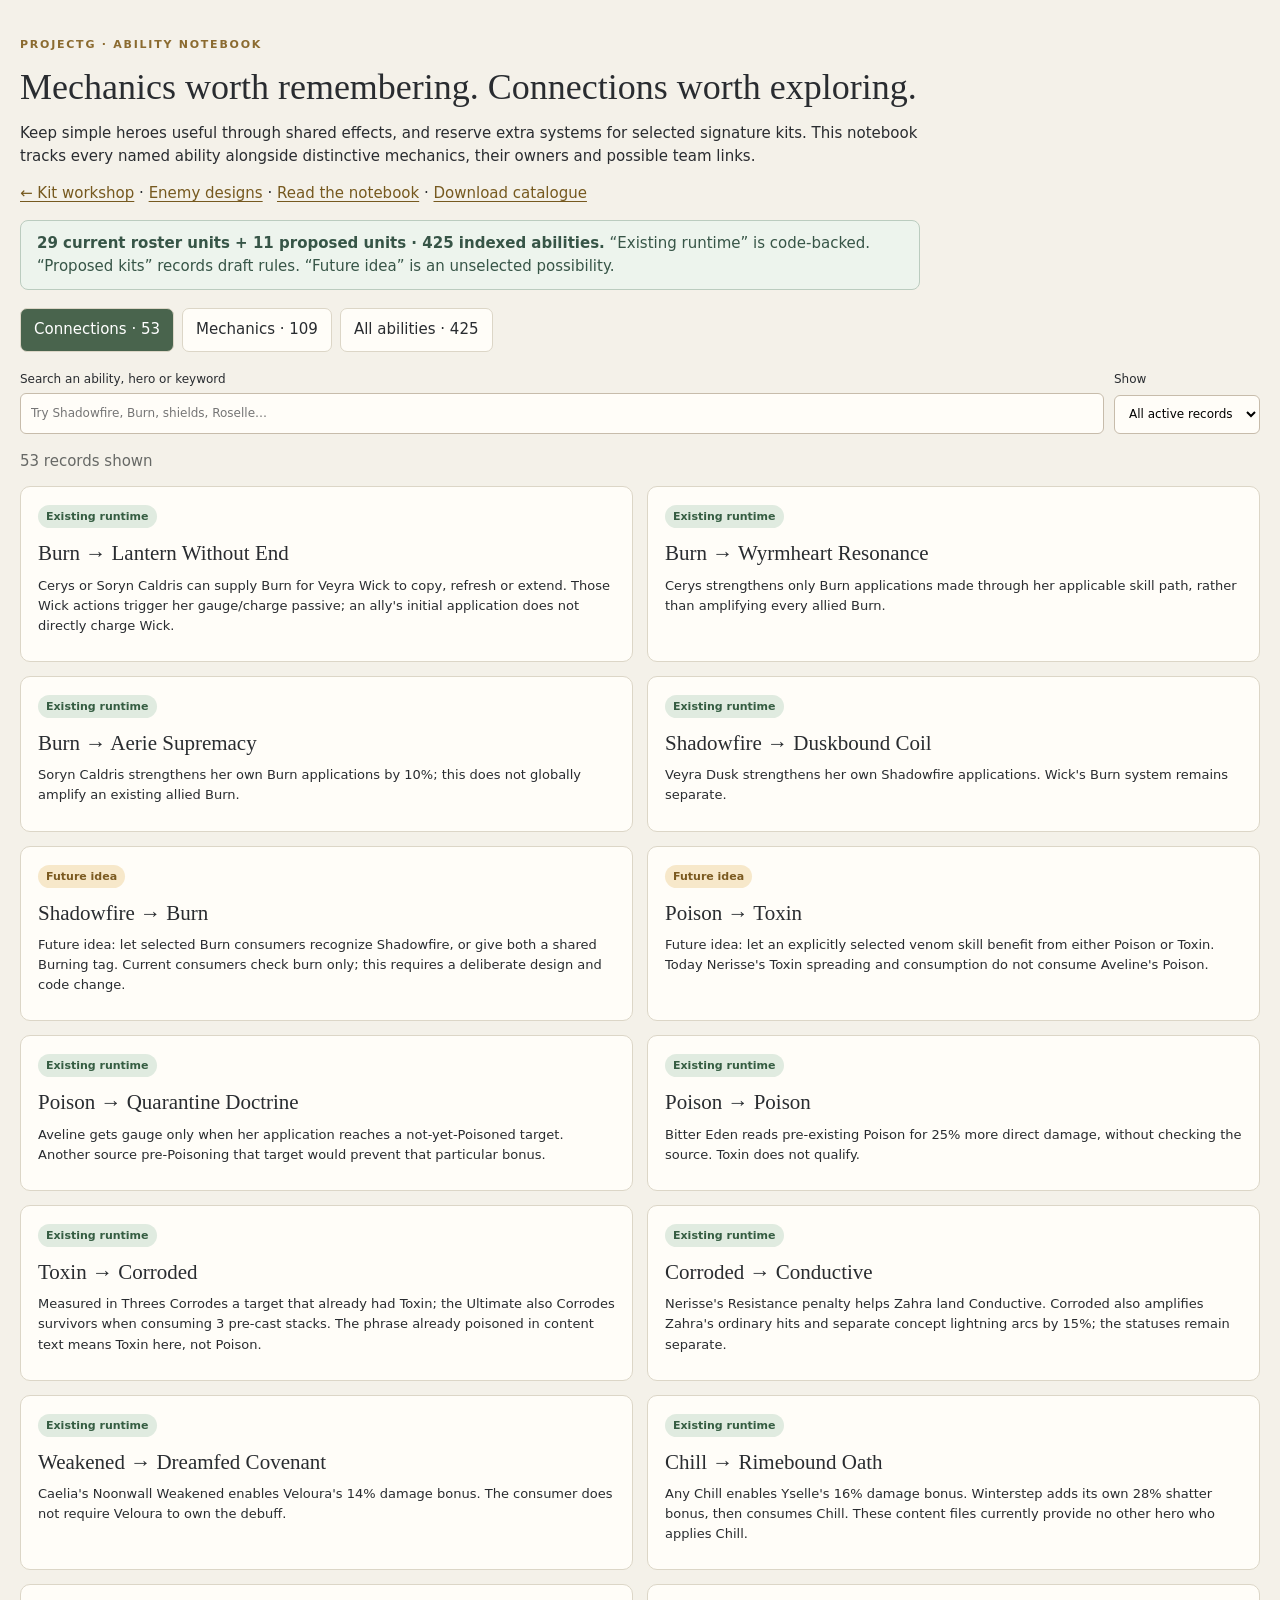
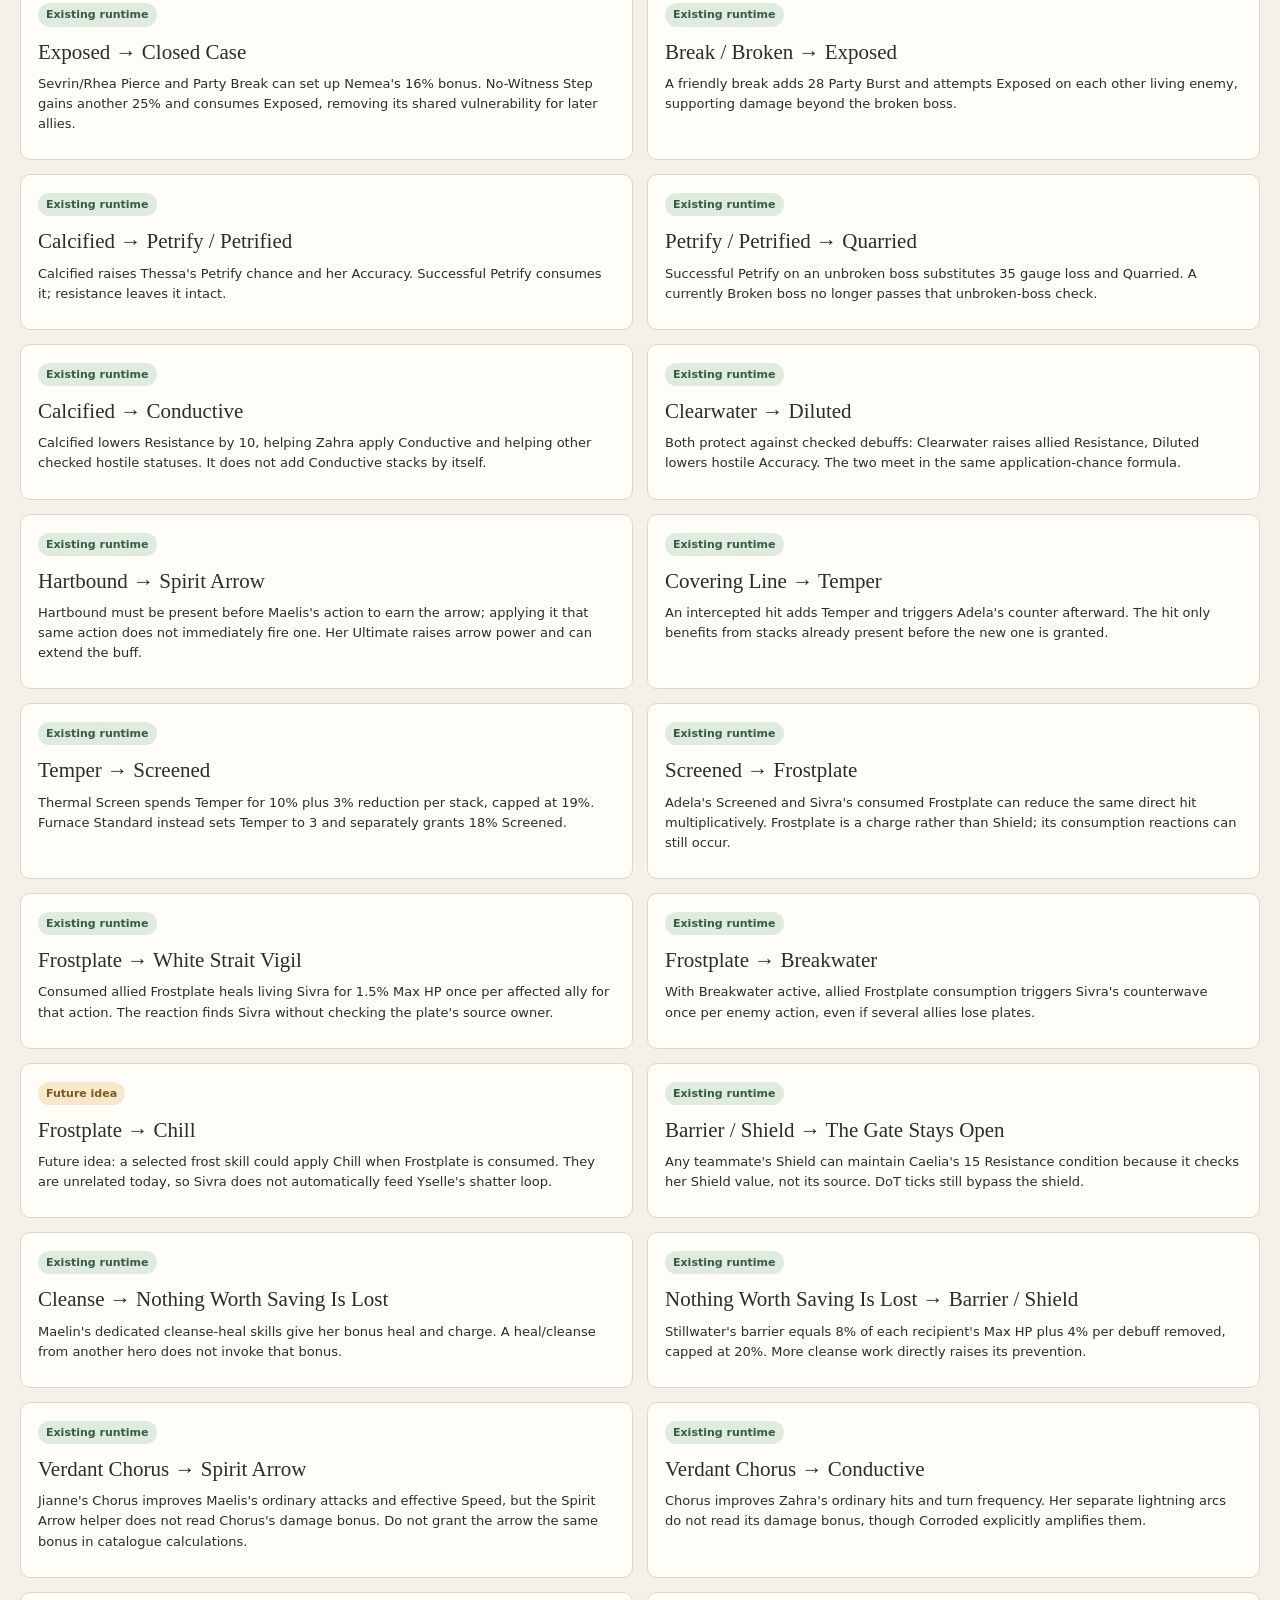
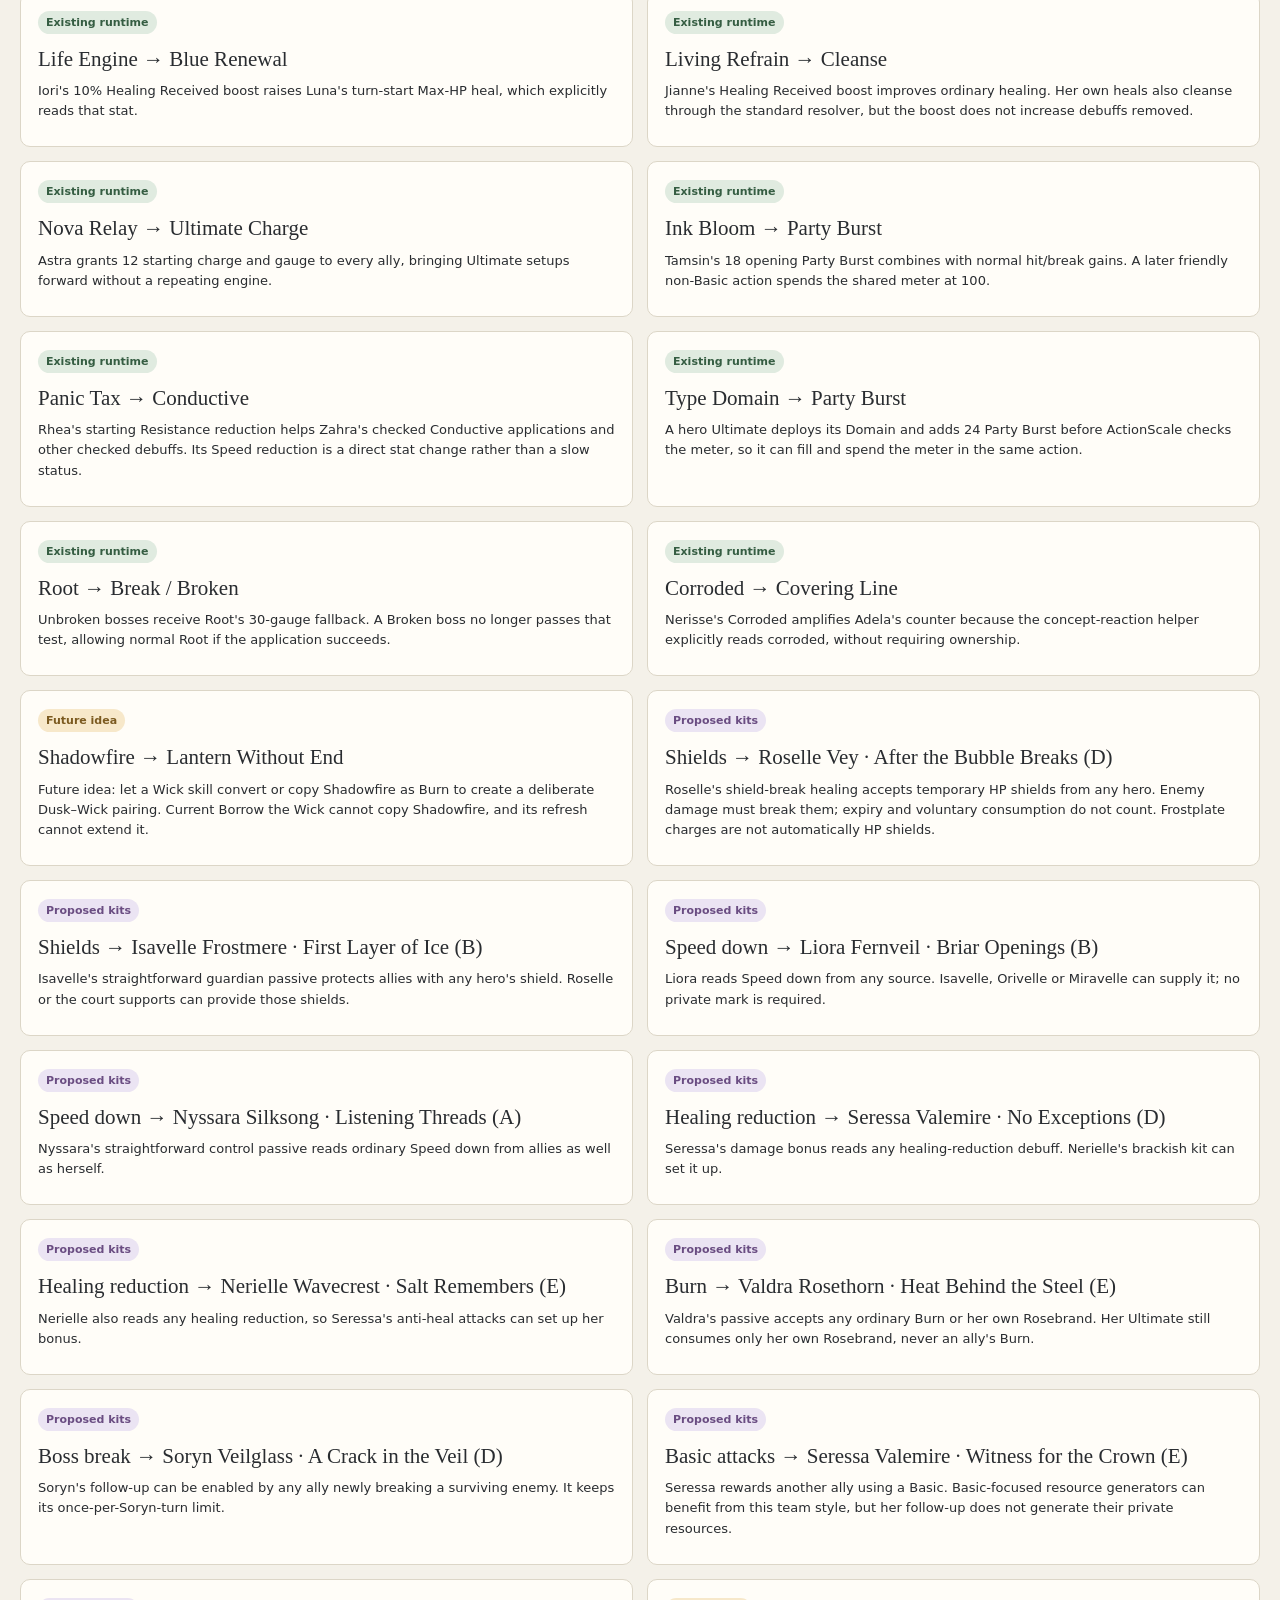
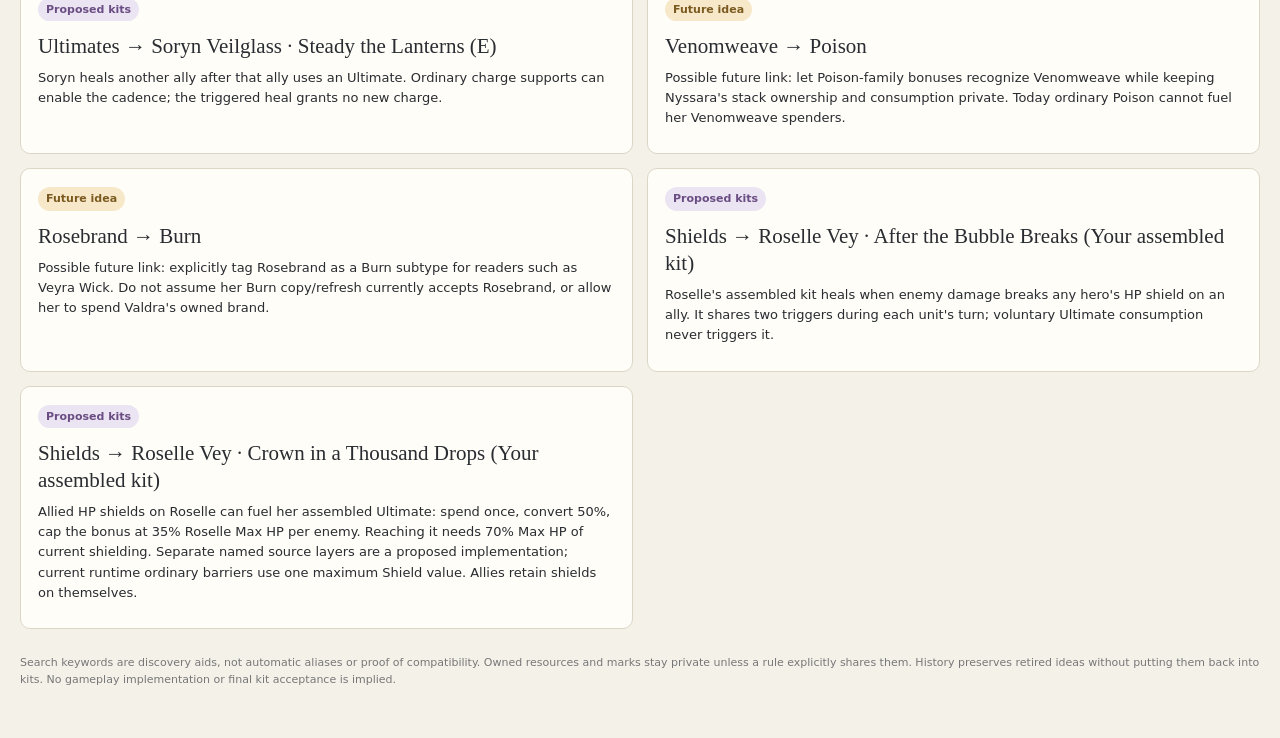
==== commit 6b0ebdda: "Publish current ProjectG character and kit review" ====
--- a/abilities.html
+++ b/abilities.html
@@ -1 +1 @@
-<!doctype html><html lang="en"><head><meta charset="utf-8"><meta name="viewport" content="width=device-width,initial-scale=1"><title>ProjectG · Ability &amp; synergy catalogue</title><link rel="stylesheet" href="kit-options/workshop.css"><style>body{background:#f4f1e9}.catalogue{max-width:1300px;margin:auto;padding:28px 20px 50px}.catalogue h1{font-size:36px}.catalogue h2{font:500 21px/1.3 Georgia,serif;margin:8px 0}.catalogue header p{max-width:900px}.catalogue nav{display:flex;flex-wrap:wrap;gap:8px;margin:18px 0}.catalogue nav button[aria-pressed="true"]{background:#49644d;color:white}.controls{display:flex;gap:10px;flex-wrap:wrap;margin:16px 0}.controls label{font-size:12px;display:grid;gap:5px}.controls input,.controls select{padding:10px;border:1px solid #c7bcab;border-radius:6px;font:inherit;background:#fffdf8}.search-label{flex:1;min-width:210px}.entries{display:grid;grid-template-columns:repeat(2,minmax(0,1fr));gap:14px}.entry{background:#fffdf8;border:1px solid #dcd6c7;border-radius:10px;padding:17px;min-width:0}.entry p{font-size:13px;margin:8px 0}.entry details{font-size:12px;margin-top:10px}.entry code{overflow-wrap:anywhere;font-size:10px}.entry .tags{color:#68665e;font-size:11px}.state-existing{background:#e0ebe0;color:#355d42}.state-draft{background:#ebe4f3;color:#6a4d82}.state-idea{background:#f7e8ca;color:#7b5a20}.state-retired{background:#e4e4e4;color:#666}[hidden]{display:none!important}.catalogue footer{font-size:11px;color:#777;margin-top:25px}@media(max-width:650px){.entries{grid-template-columns:1fr}.catalogue h1{font-size:30px}}</style></head><body><main class="catalogue"><header><p class="eyebrow">ProjectG · Ability notebook</p><h1>Mechanics worth remembering. Connections worth exploring.</h1><p>Keep simple heroes useful through shared effects, and reserve extra systems for selected signature kits. This notebook tracks every named ability alongside distinctive mechanics, their owners and possible team links.</p><p><a href="kits.html">← Kit workshop</a> · <a href="kit-options/ABILITY_CATALOGUE.md">Read the notebook</a> · <a href="kit-options/ability-catalogue.json" download>Download catalogue</a></p><p class="status-banner"><strong>29 current roster units + 11 proposed units · 425 indexed abilities.</strong> “Existing runtime” is code-backed. “Proposed kits” records draft rules. “Future idea” is an unselected possibility.</p></header><nav aria-label="Catalogue view"><button type="button" data-view-button="connections">Connections · 53</button><button type="button" data-view-button="mechanics">Mechanics · 109</button><button type="button" data-view-button="abilities">All abilities · 425</button></nav><div class="controls"><label class="search-label">Search an ability, hero or keyword<input type="search" id="search" placeholder="Try Shadowfire, Burn, shields, Roselle…"></label><label>Show<select id="state"><option value="active">All active records</option><option value="existing">Existing runtime</option><option value="draft">Proposed kits</option><option value="idea">Future ideas</option><option value="keyword">Shared keywords</option><option value="retired">History</option></select></label></div><p class="muted" id="result-count" role="status"></p><section class="catalogue-section entries" data-view="connections" aria-label="Synergy connections"><article class="entry" data-state="existing" data-search="{&quot;from&quot;: &quot;runtime-burn&quot;, &quot;to&quot;: &quot;runtime-lantern-without-end&quot;, &quot;status&quot;: &quot;existing&quot;, &quot;note&quot;: &quot;cerys or soryn caldris can supply burn for veyra wick to copy, refresh or extend. those wick actions trigger her gauge/charge passive; an ally&#x27;s initial application does not directly charge wick.&quot;, &quot;unitids&quot;: [&quot;cerys&quot;, &quot;soryn&quot;, &quot;veyra-wick&quot;], &quot;id&quot;: &quot;runtime-link-001&quot;}"><span class="badge state-existing">Existing runtime</span><h2>Burn → Lantern Without End</h2><p>Cerys or Soryn Caldris can supply Burn for Veyra Wick to copy, refresh or extend. Those Wick actions trigger her gauge/charge passive; an ally&#x27;s initial application does not directly charge Wick.</p></article><article class="entry" data-state="existing" data-search="{&quot;from&quot;: &quot;runtime-burn&quot;, &quot;to&quot;: &quot;runtime-wyrmheart-resonance&quot;, &quot;status&quot;: &quot;existing&quot;, &quot;note&quot;: &quot;cerys strengthens only burn applications made through her applicable skill path, rather than amplifying every allied burn.&quot;, &quot;unitids&quot;: [&quot;cerys&quot;], &quot;id&quot;: &quot;runtime-link-002&quot;}"><span class="badge state-existing">Existing runtime</span><h2>Burn → Wyrmheart Resonance</h2><p>Cerys strengthens only Burn applications made through her applicable skill path, rather than amplifying every allied Burn.</p></article><article class="entry" data-state="existing" data-search="{&quot;from&quot;: &quot;runtime-burn&quot;, &quot;to&quot;: &quot;runtime-aerie-supremacy&quot;, &quot;status&quot;: &quot;existing&quot;, &quot;note&quot;: &quot;soryn caldris strengthens her own burn applications by 10%; this does not globally amplify an existing allied burn.&quot;, &quot;unitids&quot;: [&quot;soryn&quot;], &quot;id&quot;: &quot;runtime-link-003&quot;}"><span class="badge state-existing">Existing runtime</span><h2>Burn → Aerie Supremacy</h2><p>Soryn Caldris strengthens her own Burn applications by 10%; this does not globally amplify an existing allied Burn.</p></article><article class="entry" data-state="existing" data-search="{&quot;from&quot;: &quot;runtime-shadowfire&quot;, &quot;to&quot;: &quot;runtime-duskbound-coil&quot;, &quot;status&quot;: &quot;existing&quot;, &quot;note&quot;: &quot;veyra dusk strengthens her own shadowfire applications. wick&#x27;s burn system remains separate.&quot;, &quot;unitids&quot;: [&quot;veyra&quot;], &quot;id&quot;: &quot;runtime-link-004&quot;}"><span class="badge state-existing">Existing runtime</span><h2>Shadowfire → Duskbound Coil</h2><p>Veyra Dusk strengthens her own Shadowfire applications. Wick&#x27;s Burn system remains separate.</p></article><article class="entry" data-state="idea" data-search="{&quot;from&quot;: &quot;runtime-shadowfire&quot;, &quot;to&quot;: &quot;runtime-burn&quot;, &quot;status&quot;: &quot;idea&quot;, &quot;note&quot;: &quot;future idea: let selected burn consumers recognize shadowfire, or give both a shared burning tag. current consumers check burn only; this requires a deliberate design and code change.&quot;, &quot;unitids&quot;: [&quot;veyra&quot;, &quot;veyra-wick&quot;, &quot;cerys&quot;, &quot;soryn&quot;], &quot;id&quot;: &quot;runtime-link-005&quot;}"><span class="badge state-idea">Future idea</span><h2>Shadowfire → Burn</h2><p>Future idea: let selected Burn consumers recognize Shadowfire, or give both a shared Burning tag. Current consumers check burn only; this requires a deliberate design and code change.</p></article><article class="entry" data-state="idea" data-search="{&quot;from&quot;: &quot;runtime-poison&quot;, &quot;to&quot;: &quot;runtime-toxin&quot;, &quot;status&quot;: &quot;idea&quot;, &quot;note&quot;: &quot;future idea: let an explicitly selected venom skill benefit from either poison or toxin. today nerisse&#x27;s toxin spreading and consumption do not consume aveline&#x27;s poison.&quot;, &quot;unitids&quot;: [&quot;aveline&quot;, &quot;nerisse&quot;], &quot;id&quot;: &quot;runtime-link-006&quot;}"><span class="badge state-idea">Future idea</span><h2>Poison → Toxin</h2><p>Future idea: let an explicitly selected venom skill benefit from either Poison or Toxin. Today Nerisse&#x27;s Toxin spreading and consumption do not consume Aveline&#x27;s Poison.</p></article><article class="entry" data-state="existing" data-search="{&quot;from&quot;: &quot;runtime-poison&quot;, &quot;to&quot;: &quot;runtime-quarantine-doctrine&quot;, &quot;status&quot;: &quot;existing&quot;, &quot;note&quot;: &quot;aveline gets gauge only when her application reaches a not-yet-poisoned target. another source pre-poisoning that target would prevent that particular bonus.&quot;, &quot;unitids&quot;: [&quot;aveline&quot;], &quot;id&quot;: &quot;runtime-link-007&quot;}"><span class="badge state-existing">Existing runtime</span><h2>Poison → Quarantine Doctrine</h2><p>Aveline gets gauge only when her application reaches a not-yet-Poisoned target. Another source pre-Poisoning that target would prevent that particular bonus.</p></article><article class="entry" data-state="existing" data-search="{&quot;from&quot;: &quot;runtime-poison&quot;, &quot;to&quot;: &quot;runtime-poison&quot;, &quot;status&quot;: &quot;existing&quot;, &quot;note&quot;: &quot;bitter eden reads pre-existing poison for 25% more direct damage, without checking the source. toxin does not qualify.&quot;, &quot;unitids&quot;: [&quot;aveline&quot;], &quot;id&quot;: &quot;runtime-link-008&quot;}"><span class="badge state-existing">Existing runtime</span><h2>Poison → Poison</h2><p>Bitter Eden reads pre-existing Poison for 25% more direct damage, without checking the source. Toxin does not qualify.</p></article><article class="entry" data-state="existing" data-search="{&quot;from&quot;: &quot;runtime-toxin&quot;, &quot;to&quot;: &quot;runtime-corroded&quot;, &quot;status&quot;: &quot;existing&quot;, &quot;note&quot;: &quot;measured in threes corrodes a target that already had toxin; the ultimate also corrodes survivors when consuming 3 pre-cast stacks. the phrase already poisoned in content text means toxin here, not poison.&quot;, &quot;unitids&quot;: [&quot;nerisse&quot;], &quot;id&quot;: &quot;runtime-link-009&quot;}"><span class="badge state-existing">Existing runtime</span><h2>Toxin → Corroded</h2><p>Measured in Threes Corrodes a target that already had Toxin; the Ultimate also Corrodes survivors when consuming 3 pre-cast stacks. The phrase already poisoned in content text means Toxin here, not Poison.</p></article><article class="entry" data-state="existing" data-search="{&quot;from&quot;: &quot;runtime-corroded&quot;, &quot;to&quot;: &quot;runtime-conductive&quot;, &quot;status&quot;: &quot;existing&quot;, &quot;note&quot;: &quot;nerisse&#x27;s resistance penalty helps zahra land conductive. corroded also amplifies zahra&#x27;s ordinary hits and separate concept lightning arcs by 15%; the statuses remain separate.&quot;, &quot;unitids&quot;: [&quot;nerisse&quot;, &quot;zahra&quot;], &quot;id&quot;: &quot;runtime-link-010&quot;}"><span class="badge state-existing">Existing runtime</span><h2>Corroded → Conductive</h2><p>Nerisse&#x27;s Resistance penalty helps Zahra land Conductive. Corroded also amplifies Zahra&#x27;s ordinary hits and separate concept lightning arcs by 15%; the statuses remain separate.</p></article><article class="entry" data-state="existing" data-search="{&quot;from&quot;: &quot;runtime-weakened&quot;, &quot;to&quot;: &quot;runtime-dreamfed-covenant&quot;, &quot;status&quot;: &quot;existing&quot;, &quot;note&quot;: &quot;caelia&#x27;s noonwall weakened enables veloura&#x27;s 14% damage bonus. the consumer does not require veloura to own the debuff.&quot;, &quot;unitids&quot;: [&quot;caelia&quot;, &quot;veloura&quot;], &quot;id&quot;: &quot;runtime-link-011&quot;}"><span class="badge state-existing">Existing runtime</span><h2>Weakened → Dreamfed Covenant</h2><p>Caelia&#x27;s Noonwall Weakened enables Veloura&#x27;s 14% damage bonus. The consumer does not require Veloura to own the debuff.</p></article><article class="entry" data-state="existing" data-search="{&quot;from&quot;: &quot;runtime-chill&quot;, &quot;to&quot;: &quot;runtime-rimebound-oath&quot;, &quot;status&quot;: &quot;existing&quot;, &quot;note&quot;: &quot;any chill enables yselle&#x27;s 16% damage bonus. winterstep adds its own 28% shatter bonus, then consumes chill. these content files currently provide no other hero who applies chill.&quot;, &quot;unitids&quot;: [&quot;yselle&quot;], &quot;id&quot;: &quot;runtime-link-012&quot;}"><span class="badge state-existing">Existing runtime</span><h2>Chill → Rimebound Oath</h2><p>Any Chill enables Yselle&#x27;s 16% damage bonus. Winterstep adds its own 28% shatter bonus, then consumes Chill. These content files currently provide no other hero who applies Chill.</p></article><article class="entry" data-state="existing" data-search="{&quot;from&quot;: &quot;runtime-exposed&quot;, &quot;to&quot;: &quot;runtime-closed-case&quot;, &quot;status&quot;: &quot;existing&quot;, &quot;note&quot;: &quot;sevrin/rhea pierce and party break can set up nemea&#x27;s 16% bonus. no-witness step gains another 25% and consumes exposed, removing its shared vulnerability for later allies.&quot;, &quot;unitids&quot;: [&quot;sevrin&quot;, &quot;rhea&quot;, &quot;nemea&quot;], &quot;id&quot;: &quot;runtime-link-013&quot;}"><span class="badge state-existing">Existing runtime</span><h2>Exposed → Closed Case</h2><p>Sevrin/Rhea Pierce and Party Break can set up Nemea&#x27;s 16% bonus. No-Witness Step gains another 25% and consumes Exposed, removing its shared vulnerability for later allies.</p></article><article class="entry" data-state="existing" data-search="{&quot;from&quot;: &quot;runtime-broken&quot;, &quot;to&quot;: &quot;runtime-exposed&quot;, &quot;status&quot;: &quot;existing&quot;, &quot;note&quot;: &quot;a friendly break adds 28 party burst and attempts exposed on each other living enemy, supporting damage beyond the broken boss.&quot;, &quot;unitids&quot;: [&quot;nemea&quot;], &quot;id&quot;: &quot;runtime-link-014&quot;}"><span class="badge state-existing">Existing runtime</span><h2>Break / Broken → Exposed</h2><p>A friendly break adds 28 Party Burst and attempts Exposed on each other living enemy, supporting damage beyond the broken boss.</p></article><article class="entry" data-state="existing" data-search="{&quot;from&quot;: &quot;runtime-calcified&quot;, &quot;to&quot;: &quot;runtime-petrify&quot;, &quot;status&quot;: &quot;existing&quot;, &quot;note&quot;: &quot;calcified raises thessa&#x27;s petrify chance and her accuracy. successful petrify consumes it; resistance leaves it intact.&quot;, &quot;unitids&quot;: [&quot;thessa&quot;], &quot;id&quot;: &quot;runtime-link-015&quot;}"><span class="badge state-existing">Existing runtime</span><h2>Calcified → Petrify / Petrified</h2><p>Calcified raises Thessa&#x27;s Petrify chance and her Accuracy. Successful Petrify consumes it; resistance leaves it intact.</p></article><article class="entry" data-state="existing" data-search="{&quot;from&quot;: &quot;runtime-petrify&quot;, &quot;to&quot;: &quot;runtime-quarried&quot;, &quot;status&quot;: &quot;existing&quot;, &quot;note&quot;: &quot;successful petrify on an unbroken boss substitutes 35 gauge loss and quarried. a currently broken boss no longer passes that unbroken-boss check.&quot;, &quot;unitids&quot;: [&quot;thessa&quot;], &quot;id&quot;: &quot;runtime-link-016&quot;}"><span class="badge state-existing">Existing runtime</span><h2>Petrify / Petrified → Quarried</h2><p>Successful Petrify on an unbroken boss substitutes 35 gauge loss and Quarried. A currently Broken boss no longer passes that unbroken-boss check.</p></article><article class="entry" data-state="existing" data-search="{&quot;from&quot;: &quot;runtime-calcified&quot;, &quot;to&quot;: &quot;runtime-conductive&quot;, &quot;status&quot;: &quot;existing&quot;, &quot;note&quot;: &quot;calcified lowers resistance by 10, helping zahra apply conductive and helping other checked hostile statuses. it does not add conductive stacks by itself.&quot;, &quot;unitids&quot;: [&quot;thessa&quot;, &quot;zahra&quot;], &quot;id&quot;: &quot;runtime-link-017&quot;}"><span class="badge state-existing">Existing runtime</span><h2>Calcified → Conductive</h2><p>Calcified lowers Resistance by 10, helping Zahra apply Conductive and helping other checked hostile statuses. It does not add Conductive stacks by itself.</p></article><article class="entry" data-state="existing" data-search="{&quot;from&quot;: &quot;runtime-clearwater&quot;, &quot;to&quot;: &quot;runtime-diluted&quot;, &quot;status&quot;: &quot;existing&quot;, &quot;note&quot;: &quot;both protect against checked debuffs: clearwater raises allied resistance, diluted lowers hostile accuracy. the two meet in the same application-chance formula.&quot;, &quot;unitids&quot;: [&quot;maelin&quot;], &quot;id&quot;: &quot;runtime-link-018&quot;}"><span class="badge state-existing">Existing runtime</span><h2>Clearwater → Diluted</h2><p>Both protect against checked debuffs: Clearwater raises allied Resistance, Diluted lowers hostile Accuracy. The two meet in the same application-chance formula.</p></article><article class="entry" data-state="existing" data-search="{&quot;from&quot;: &quot;runtime-hartbound&quot;, &quot;to&quot;: &quot;runtime-spirit-arrow&quot;, &quot;status&quot;: &quot;existing&quot;, &quot;note&quot;: &quot;hartbound must be present before maelis&#x27;s action to earn the arrow; applying it that same action does not immediately fire one. her ultimate raises arrow power and can extend the buff.&quot;, &quot;unitids&quot;: [&quot;maelis&quot;], &quot;id&quot;: &quot;runtime-link-019&quot;}"><span class="badge state-existing">Existing runtime</span><h2>Hartbound → Spirit Arrow</h2><p>Hartbound must be present before Maelis&#x27;s action to earn the arrow; applying it that same action does not immediately fire one. Her Ultimate raises arrow power and can extend the buff.</p></article><article class="entry" data-state="existing" data-search="{&quot;from&quot;: &quot;runtime-covering-line&quot;, &quot;to&quot;: &quot;runtime-temper&quot;, &quot;status&quot;: &quot;existing&quot;, &quot;note&quot;: &quot;an intercepted hit adds temper and triggers adela&#x27;s counter afterward. the hit only benefits from stacks already present before the new one is granted.&quot;, &quot;unitids&quot;: [&quot;adela&quot;], &quot;id&quot;: &quot;runtime-link-020&quot;}"><span class="badge state-existing">Existing runtime</span><h2>Covering Line → Temper</h2><p>An intercepted hit adds Temper and triggers Adela&#x27;s counter afterward. The hit only benefits from stacks already present before the new one is granted.</p></article><article class="entry" data-state="existing" data-search="{&quot;from&quot;: &quot;runtime-temper&quot;, &quot;to&quot;: &quot;runtime-screened&quot;, &quot;status&quot;: &quot;existing&quot;, &quot;note&quot;: &quot;thermal screen spends temper for 10% plus 3% reduction per stack, capped at 19%. furnace standard instead sets temper to 3 and separately grants 18% screened.&quot;, &quot;unitids&quot;: [&quot;adela&quot;], &quot;id&quot;: &quot;runtime-link-021&quot;}"><span class="badge state-existing">Existing runtime</span><h2>Temper → Screened</h2><p>Thermal Screen spends Temper for 10% plus 3% reduction per stack, capped at 19%. Furnace Standard instead sets Temper to 3 and separately grants 18% Screened.</p></article><article class="entry" data-state="existing" data-search="{&quot;from&quot;: &quot;runtime-screened&quot;, &quot;to&quot;: &quot;runtime-frostplate&quot;, &quot;status&quot;: &quot;existing&quot;, &quot;note&quot;: &quot;adela&#x27;s screened and sivra&#x27;s consumed frostplate can reduce the same direct hit multiplicatively. frostplate is a charge rather than shield; its consumption reactions can still occur.&quot;, &quot;unitids&quot;: [&quot;adela&quot;, &quot;sivra&quot;], &quot;id&quot;: &quot;runtime-link-022&quot;}"><span class="badge state-existing">Existing runtime</span><h2>Screened → Frostplate</h2><p>Adela&#x27;s Screened and Sivra&#x27;s consumed Frostplate can reduce the same direct hit multiplicatively. Frostplate is a charge rather than Shield; its consumption reactions can still occur.</p></article><article class="entry" data-state="existing" data-search="{&quot;from&quot;: &quot;runtime-frostplate&quot;, &quot;to&quot;: &quot;runtime-white-strait-vigil&quot;, &quot;status&quot;: &quot;existing&quot;, &quot;note&quot;: &quot;consumed allied frostplate heals living sivra for 1.5% max hp once per affected ally for that action. the reaction finds sivra without checking the plate&#x27;s source owner.&quot;, &quot;unitids&quot;: [&quot;sivra&quot;], &quot;id&quot;: &quot;runtime-link-023&quot;}"><span class="badge state-existing">Existing runtime</span><h2>Frostplate → White Strait Vigil</h2><p>Consumed allied Frostplate heals living Sivra for 1.5% Max HP once per affected ally for that action. The reaction finds Sivra without checking the plate&#x27;s source owner.</p></article><article class="entry" data-state="existing" data-search="{&quot;from&quot;: &quot;runtime-frostplate&quot;, &quot;to&quot;: &quot;runtime-breakwater&quot;, &quot;status&quot;: &quot;existing&quot;, &quot;note&quot;: &quot;with breakwater active, allied frostplate consumption triggers sivra&#x27;s counterwave once per enemy action, even if several allies lose plates.&quot;, &quot;unitids&quot;: [&quot;sivra&quot;], &quot;id&quot;: &quot;runtime-link-024&quot;}"><span class="badge state-existing">Existing runtime</span><h2>Frostplate → Breakwater</h2><p>With Breakwater active, allied Frostplate consumption triggers Sivra&#x27;s counterwave once per enemy action, even if several allies lose plates.</p></article><article class="entry" data-state="idea" data-search="{&quot;from&quot;: &quot;runtime-frostplate&quot;, &quot;to&quot;: &quot;runtime-chill&quot;, &quot;status&quot;: &quot;idea&quot;, &quot;note&quot;: &quot;future idea: a selected frost skill could apply chill when frostplate is consumed. they are unrelated today, so sivra does not automatically feed yselle&#x27;s shatter loop.&quot;, &quot;unitids&quot;: [&quot;sivra&quot;, &quot;yselle&quot;], &quot;id&quot;: &quot;runtime-link-025&quot;}"><span class="badge state-idea">Future idea</span><h2>Frostplate → Chill</h2><p>Future idea: a selected frost skill could apply Chill when Frostplate is consumed. They are unrelated today, so Sivra does not automatically feed Yselle&#x27;s shatter loop.</p></article><article class="entry" data-state="existing" data-search="{&quot;from&quot;: &quot;runtime-barrier&quot;, &quot;to&quot;: &quot;runtime-gate-stays-open&quot;, &quot;status&quot;: &quot;existing&quot;, &quot;note&quot;: &quot;any teammate&#x27;s shield can maintain caelia&#x27;s 15 resistance condition because it checks her shield value, not its source. dot ticks still bypass the shield.&quot;, &quot;unitids&quot;: [&quot;caelia&quot;, &quot;maelin&quot;, &quot;selene&quot;], &quot;id&quot;: &quot;runtime-link-026&quot;}"><span class="badge state-existing">Existing runtime</span><h2>Barrier / Shield → The Gate Stays Open</h2><p>Any teammate&#x27;s Shield can maintain Caelia&#x27;s 15 Resistance condition because it checks her Shield value, not its source. DoT ticks still bypass the shield.</p></article><article class="entry" data-state="existing" data-search="{&quot;from&quot;: &quot;runtime-cleanse&quot;, &quot;to&quot;: &quot;runtime-nothing-lost&quot;, &quot;status&quot;: &quot;existing&quot;, &quot;note&quot;: &quot;maelin&#x27;s dedicated cleanse-heal skills give her bonus heal and charge. a heal/cleanse from another hero does not invoke that bonus.&quot;, &quot;unitids&quot;: [&quot;maelin&quot;, &quot;luna&quot;, &quot;iori&quot;, &quot;selene&quot;, &quot;jianne&quot;], &quot;id&quot;: &quot;runtime-link-027&quot;}"><span class="badge state-existing">Existing runtime</span><h2>Cleanse → Nothing Worth Saving Is Lost</h2><p>Maelin&#x27;s dedicated cleanse-heal skills give her bonus heal and charge. A heal/cleanse from another hero does not invoke that bonus.</p></article><article class="entry" data-state="existing" data-search="{&quot;from&quot;: &quot;runtime-nothing-lost&quot;, &quot;to&quot;: &quot;runtime-barrier&quot;, &quot;status&quot;: &quot;existing&quot;, &quot;note&quot;: &quot;stillwater&#x27;s barrier equals 8% of each recipient&#x27;s max hp plus 4% per debuff removed, capped at 20%. more cleanse work directly raises its prevention.&quot;, &quot;unitids&quot;: [&quot;maelin&quot;], &quot;id&quot;: &quot;runtime-link-028&quot;}"><span class="badge state-existing">Existing runtime</span><h2>Nothing Worth Saving Is Lost → Barrier / Shield</h2><p>Stillwater&#x27;s barrier equals 8% of each recipient&#x27;s Max HP plus 4% per debuff removed, capped at 20%. More cleanse work directly raises its prevention.</p></article><article class="entry" data-state="existing" data-search="{&quot;from&quot;: &quot;runtime-verdant-chorus&quot;, &quot;to&quot;: &quot;runtime-spirit-arrow&quot;, &quot;status&quot;: &quot;existing&quot;, &quot;note&quot;: &quot;jianne&#x27;s chorus improves maelis&#x27;s ordinary attacks and effective speed, but the spirit arrow helper does not read chorus&#x27;s damage bonus. do not grant the arrow the same bonus in catalogue calculations.&quot;, &quot;unitids&quot;: [&quot;jianne&quot;, &quot;maelis&quot;], &quot;id&quot;: &quot;runtime-link-029&quot;}"><span class="badge state-existing">Existing runtime</span><h2>Verdant Chorus → Spirit Arrow</h2><p>Jianne&#x27;s Chorus improves Maelis&#x27;s ordinary attacks and effective Speed, but the Spirit Arrow helper does not read Chorus&#x27;s damage bonus. Do not grant the arrow the same bonus in catalogue calculations.</p></article><article class="entry" data-state="existing" data-search="{&quot;from&quot;: &quot;runtime-verdant-chorus&quot;, &quot;to&quot;: &quot;runtime-conductive&quot;, &quot;status&quot;: &quot;existing&quot;, &quot;note&quot;: &quot;chorus improves zahra&#x27;s ordinary hits and turn frequency. her separate lightning arcs do not read its damage bonus, though corroded explicitly amplifies them.&quot;, &quot;unitids&quot;: [&quot;jianne&quot;, &quot;zahra&quot;], &quot;id&quot;: &quot;runtime-link-030&quot;}"><span class="badge state-existing">Existing runtime</span><h2>Verdant Chorus → Conductive</h2><p>Chorus improves Zahra&#x27;s ordinary hits and turn frequency. Her separate lightning arcs do not read its damage bonus, though Corroded explicitly amplifies them.</p></article><article class="entry" data-state="existing" data-search="{&quot;from&quot;: &quot;runtime-life-engine&quot;, &quot;to&quot;: &quot;runtime-blue-renewal&quot;, &quot;status&quot;: &quot;existing&quot;, &quot;note&quot;: &quot;iori&#x27;s 10% healing received boost raises luna&#x27;s turn-start max-hp heal, which explicitly reads that stat.&quot;, &quot;unitids&quot;: [&quot;iori&quot;, &quot;luna&quot;], &quot;id&quot;: &quot;runtime-link-031&quot;}"><span class="badge state-existing">Existing runtime</span><h2>Life Engine → Blue Renewal</h2><p>Iori&#x27;s 10% Healing Received boost raises Luna&#x27;s turn-start Max-HP heal, which explicitly reads that stat.</p></article><article class="entry" data-state="existing" data-search="{&quot;from&quot;: &quot;runtime-living-refrain&quot;, &quot;to&quot;: &quot;runtime-cleanse&quot;, &quot;status&quot;: &quot;existing&quot;, &quot;note&quot;: &quot;jianne&#x27;s healing received boost improves ordinary healing. her own heals also cleanse through the standard resolver, but the boost does not increase debuffs removed.&quot;, &quot;unitids&quot;: [&quot;jianne&quot;, &quot;luna&quot;, &quot;iori&quot;, &quot;selene&quot;, &quot;maelin&quot;], &quot;id&quot;: &quot;runtime-link-032&quot;}"><span class="badge state-existing">Existing runtime</span><h2>Living Refrain → Cleanse</h2><p>Jianne&#x27;s Healing Received boost improves ordinary healing. Her own heals also cleanse through the standard resolver, but the boost does not increase debuffs removed.</p></article><article class="entry" data-state="existing" data-search="{&quot;from&quot;: &quot;runtime-nova-relay&quot;, &quot;to&quot;: &quot;runtime-ultimate-charge&quot;, &quot;status&quot;: &quot;existing&quot;, &quot;note&quot;: &quot;astra grants 12 starting charge and gauge to every ally, bringing ultimate setups forward without a repeating engine.&quot;, &quot;unitids&quot;: [&quot;astra&quot;], &quot;id&quot;: &quot;runtime-link-033&quot;}"><span class="badge state-existing">Existing runtime</span><h2>Nova Relay → Ultimate Charge</h2><p>Astra grants 12 starting charge and gauge to every ally, bringing Ultimate setups forward without a repeating engine.</p></article><article class="entry" data-state="existing" data-search="{&quot;from&quot;: &quot;runtime-ink-bloom&quot;, &quot;to&quot;: &quot;runtime-party-burst&quot;, &quot;status&quot;: &quot;existing&quot;, &quot;note&quot;: &quot;tamsin&#x27;s 18 opening party burst combines with normal hit/break gains. a later friendly non-basic action spends the shared meter at 100.&quot;, &quot;unitids&quot;: [&quot;tamsin&quot;], &quot;id&quot;: &quot;runtime-link-034&quot;}"><span class="badge state-existing">Existing runtime</span><h2>Ink Bloom → Party Burst</h2><p>Tamsin&#x27;s 18 opening Party Burst combines with normal hit/break gains. A later friendly non-Basic action spends the shared meter at 100.</p></article><article class="entry" data-state="existing" data-search="{&quot;from&quot;: &quot;runtime-panic-tax&quot;, &quot;to&quot;: &quot;runtime-conductive&quot;, &quot;status&quot;: &quot;existing&quot;, &quot;note&quot;: &quot;rhea&#x27;s starting resistance reduction helps zahra&#x27;s checked conductive applications and other checked debuffs. its speed reduction is a direct stat change rather than a slow status.&quot;, &quot;unitids&quot;: [&quot;rhea&quot;, &quot;zahra&quot;], &quot;id&quot;: &quot;runtime-link-035&quot;}"><span class="badge state-existing">Existing runtime</span><h2>Panic Tax → Conductive</h2><p>Rhea&#x27;s starting Resistance reduction helps Zahra&#x27;s checked Conductive applications and other checked debuffs. Its Speed reduction is a direct stat change rather than a slow status.</p></article><article class="entry" data-state="existing" data-search="{&quot;from&quot;: &quot;runtime-domain&quot;, &quot;to&quot;: &quot;runtime-party-burst&quot;, &quot;status&quot;: &quot;existing&quot;, &quot;note&quot;: &quot;a hero ultimate deploys its domain and adds 24 party burst before actionscale checks the meter, so it can fill and spend the meter in the same action.&quot;, &quot;unitids&quot;: [&quot;astra&quot;, &quot;tamsin&quot;], &quot;id&quot;: &quot;runtime-link-036&quot;}"><span class="badge state-existing">Existing runtime</span><h2>Type Domain → Party Burst</h2><p>A hero Ultimate deploys its Domain and adds 24 Party Burst before ActionScale checks the meter, so it can fill and spend the meter in the same action.</p></article><article class="entry" data-state="existing" data-search="{&quot;from&quot;: &quot;runtime-root&quot;, &quot;to&quot;: &quot;runtime-broken&quot;, &quot;status&quot;: &quot;existing&quot;, &quot;note&quot;: &quot;unbroken bosses receive root&#x27;s 30-gauge fallback. a broken boss no longer passes that test, allowing normal root if the application succeeds.&quot;, &quot;unitids&quot;: [&quot;aveline&quot;], &quot;id&quot;: &quot;runtime-link-037&quot;}"><span class="badge state-existing">Existing runtime</span><h2>Root → Break / Broken</h2><p>Unbroken bosses receive Root&#x27;s 30-gauge fallback. A Broken boss no longer passes that test, allowing normal Root if the application succeeds.</p></article><article class="entry" data-state="existing" data-search="{&quot;from&quot;: &quot;runtime-corroded&quot;, &quot;to&quot;: &quot;runtime-covering-line&quot;, &quot;status&quot;: &quot;existing&quot;, &quot;note&quot;: &quot;nerisse&#x27;s corroded amplifies adela&#x27;s counter because the concept-reaction helper explicitly reads corroded, without requiring ownership.&quot;, &quot;unitids&quot;: [&quot;nerisse&quot;, &quot;adela&quot;], &quot;id&quot;: &quot;runtime-link-038&quot;}"><span class="badge state-existing">Existing runtime</span><h2>Corroded → Covering Line</h2><p>Nerisse&#x27;s Corroded amplifies Adela&#x27;s counter because the concept-reaction helper explicitly reads corroded, without requiring ownership.</p></article><article class="entry" data-state="idea" data-search="{&quot;from&quot;: &quot;runtime-shadowfire&quot;, &quot;to&quot;: &quot;runtime-lantern-without-end&quot;, &quot;status&quot;: &quot;idea&quot;, &quot;note&quot;: &quot;future idea: let a wick skill convert or copy shadowfire as burn to create a deliberate dusk–wick pairing. current borrow the wick cannot copy shadowfire, and its refresh cannot extend it.&quot;, &quot;unitids&quot;: [&quot;veyra&quot;, &quot;veyra-wick&quot;], &quot;id&quot;: &quot;runtime-link-039&quot;}"><span class="badge state-idea">Future idea</span><h2>Shadowfire → Lantern Without End</h2><p>Future idea: let a Wick skill convert or copy Shadowfire as Burn to create a deliberate Dusk–Wick pairing. Current Borrow the Wick cannot copy Shadowfire, and its refresh cannot extend it.</p></article><article class="entry" data-state="draft" data-search="{&quot;id&quot;: &quot;any-shield-roseguard&quot;, &quot;from&quot;: &quot;keyword-shield&quot;, &quot;to&quot;: &quot;skill:roselle-vey-d-passive&quot;, &quot;status&quot;: &quot;draft&quot;, &quot;note&quot;: &quot;roselle&#x27;s shield-break healing accepts temporary hp shields from any hero. enemy damage must break them; expiry and voluntary consumption do not count. frostplate charges are not automatically hp shields.&quot;}"><span class="badge state-draft">Proposed kits</span><h2>Shields → Roselle Vey · After the Bubble Breaks (D)</h2><p>Roselle&#x27;s shield-break healing accepts temporary HP shields from any hero. Enemy damage must break them; expiry and voluntary consumption do not count. Frostplate charges are not automatically HP shields.</p></article><article class="entry" data-state="draft" data-search="{&quot;id&quot;: &quot;any-shield-citadel&quot;, &quot;from&quot;: &quot;keyword-shield&quot;, &quot;to&quot;: &quot;skill:isavelle-frostmere-b-passive&quot;, &quot;status&quot;: &quot;draft&quot;, &quot;note&quot;: &quot;isavelle&#x27;s straightforward guardian passive protects allies with any hero&#x27;s shield. roselle or the court supports can provide those shields.&quot;}"><span class="badge state-draft">Proposed kits</span><h2>Shields → Isavelle Frostmere · First Layer of Ice (B)</h2><p>Isavelle&#x27;s straightforward guardian passive protects allies with any hero&#x27;s shield. Roselle or the court supports can provide those shields.</p></article><article class="entry" data-state="draft" data-search="{&quot;id&quot;: &quot;slow-liora&quot;, &quot;from&quot;: &quot;keyword-speed-down&quot;, &quot;to&quot;: &quot;skill:liora-fernveil-b-passive&quot;, &quot;status&quot;: &quot;draft&quot;, &quot;note&quot;: &quot;liora reads speed down from any source. isavelle, orivelle or miravelle can supply it; no private mark is required.&quot;}"><span class="badge state-draft">Proposed kits</span><h2>Speed down → Liora Fernveil · Briar Openings (B)</h2><p>Liora reads Speed down from any source. Isavelle, Orivelle or Miravelle can supply it; no private mark is required.</p></article><article class="entry" data-state="draft" data-search="{&quot;id&quot;: &quot;slow-nyssara&quot;, &quot;from&quot;: &quot;keyword-speed-down&quot;, &quot;to&quot;: &quot;skill:nyssara-silksong-a-passive&quot;, &quot;status&quot;: &quot;draft&quot;, &quot;note&quot;: &quot;nyssara&#x27;s straightforward control passive reads ordinary speed down from allies as well as herself.&quot;}"><span class="badge state-draft">Proposed kits</span><h2>Speed down → Nyssara Silksong · Listening Threads (A)</h2><p>Nyssara&#x27;s straightforward control passive reads ordinary Speed down from allies as well as herself.</p></article><article class="entry" data-state="draft" data-search="{&quot;id&quot;: &quot;antiheal-seressa&quot;, &quot;from&quot;: &quot;keyword-healing-reduction&quot;, &quot;to&quot;: &quot;skill:seressa-valemire-d-passive&quot;, &quot;status&quot;: &quot;draft&quot;, &quot;note&quot;: &quot;seressa&#x27;s damage bonus reads any healing-reduction debuff. nerielle&#x27;s brackish kit can set it up.&quot;}"><span class="badge state-draft">Proposed kits</span><h2>Healing reduction → Seressa Valemire · No Exceptions (D)</h2><p>Seressa&#x27;s damage bonus reads any healing-reduction debuff. Nerielle&#x27;s brackish kit can set it up.</p></article><article class="entry" data-state="draft" data-search="{&quot;id&quot;: &quot;antiheal-nerielle&quot;, &quot;from&quot;: &quot;keyword-healing-reduction&quot;, &quot;to&quot;: &quot;skill:nerielle-wavecrest-e-passive&quot;, &quot;status&quot;: &quot;draft&quot;, &quot;note&quot;: &quot;nerielle also reads any healing reduction, so seressa&#x27;s anti-heal attacks can set up her bonus.&quot;}"><span class="badge state-draft">Proposed kits</span><h2>Healing reduction → Nerielle Wavecrest · Salt Remembers (E)</h2><p>Nerielle also reads any healing reduction, so Seressa&#x27;s anti-heal attacks can set up her bonus.</p></article><article class="entry" data-state="draft" data-search="{&quot;id&quot;: &quot;burn-cinderlance&quot;, &quot;from&quot;: &quot;keyword-burn&quot;, &quot;to&quot;: &quot;skill:valdra-rosethorn-e-passive&quot;, &quot;status&quot;: &quot;draft&quot;, &quot;note&quot;: &quot;valdra&#x27;s passive accepts any ordinary burn or her own rosebrand. her ultimate still consumes only her own rosebrand, never an ally&#x27;s burn.&quot;}"><span class="badge state-draft">Proposed kits</span><h2>Burn → Valdra Rosethorn · Heat Behind the Steel (E)</h2><p>Valdra&#x27;s passive accepts any ordinary Burn or her own Rosebrand. Her Ultimate still consumes only her own Rosebrand, never an ally&#x27;s Burn.</p></article><article class="entry" data-state="draft" data-search="{&quot;id&quot;: &quot;break-shrineclaws&quot;, &quot;from&quot;: &quot;keyword-break&quot;, &quot;to&quot;: &quot;skill:soryn-veilglass-d-passive&quot;, &quot;status&quot;: &quot;draft&quot;, &quot;note&quot;: &quot;soryn&#x27;s follow-up can be enabled by any ally newly breaking a surviving enemy. it keeps its once-per-soryn-turn limit.&quot;}"><span class="badge state-draft">Proposed kits</span><h2>Boss break → Soryn Veilglass · A Crack in the Veil (D)</h2><p>Soryn&#x27;s follow-up can be enabled by any ally newly breaking a surviving enemy. It keeps its once-per-Soryn-turn limit.</p></article><article class="entry" data-state="draft" data-search="{&quot;id&quot;: &quot;basic-witnesses&quot;, &quot;from&quot;: &quot;keyword-basic&quot;, &quot;to&quot;: &quot;skill:seressa-valemire-e-passive&quot;, &quot;status&quot;: &quot;draft&quot;, &quot;note&quot;: &quot;seressa rewards another ally using a basic. basic-focused resource generators can benefit from this team style, but her follow-up does not generate their private resources.&quot;}"><span class="badge state-draft">Proposed kits</span><h2>Basic attacks → Seressa Valemire · Witness for the Crown (E)</h2><p>Seressa rewards another ally using a Basic. Basic-focused resource generators can benefit from this team style, but her follow-up does not generate their private resources.</p></article><article class="entry" data-state="draft" data-search="{&quot;id&quot;: &quot;ultimate-lanterns&quot;, &quot;from&quot;: &quot;keyword-ultimate&quot;, &quot;to&quot;: &quot;skill:soryn-veilglass-e-passive&quot;, &quot;status&quot;: &quot;draft&quot;, &quot;note&quot;: &quot;soryn heals another ally after that ally uses an ultimate. ordinary charge supports can enable the cadence; the triggered heal grants no new charge.&quot;}"><span class="badge state-draft">Proposed kits</span><h2>Ultimates → Soryn Veilglass · Steady the Lanterns (E)</h2><p>Soryn heals another ally after that ally uses an Ultimate. Ordinary charge supports can enable the cadence; the triggered heal grants no new charge.</p></article><article class="entry" data-state="idea" data-search="{&quot;id&quot;: &quot;venomweave-poison-family&quot;, &quot;from&quot;: &quot;draft-nyssara-silksong-venomweave&quot;, &quot;to&quot;: &quot;keyword-poison&quot;, &quot;status&quot;: &quot;idea&quot;, &quot;note&quot;: &quot;possible future link: let poison-family bonuses recognize venomweave while keeping nyssara&#x27;s stack ownership and consumption private. today ordinary poison cannot fuel her venomweave spenders.&quot;}"><span class="badge state-idea">Future idea</span><h2>Venomweave → Poison</h2><p>Possible future link: let Poison-family bonuses recognize Venomweave while keeping Nyssara&#x27;s stack ownership and consumption private. Today ordinary Poison cannot fuel her Venomweave spenders.</p></article><article class="entry" data-state="idea" data-search="{&quot;id&quot;: &quot;rosebrand-burn-family&quot;, &quot;from&quot;: &quot;draft-valdra-rosethorn-rosebrand&quot;, &quot;to&quot;: &quot;keyword-burn&quot;, &quot;status&quot;: &quot;idea&quot;, &quot;note&quot;: &quot;possible future link: explicitly tag rosebrand as a burn subtype for readers such as veyra wick. do not assume her burn copy/refresh currently accepts rosebrand, or allow her to spend valdra&#x27;s owned brand.&quot;}"><span class="badge state-idea">Future idea</span><h2>Rosebrand → Burn</h2><p>Possible future link: explicitly tag Rosebrand as a Burn subtype for readers such as Veyra Wick. Do not assume her Burn copy/refresh currently accepts Rosebrand, or allow her to spend Valdra&#x27;s owned brand.</p></article><article class="entry" data-state="draft" data-search="{&quot;id&quot;: &quot;any-shield-assembled-roseguard&quot;, &quot;from&quot;: &quot;keyword-shield&quot;, &quot;to&quot;: &quot;skill:roselle-vey-assembled-01-passive&quot;, &quot;status&quot;: &quot;draft&quot;, &quot;note&quot;: &quot;roselle&#x27;s assembled kit heals when enemy damage breaks any hero&#x27;s hp shield on an ally. it shares two triggers during each unit&#x27;s turn; voluntary ultimate consumption never triggers it.&quot;}"><span class="badge state-draft">Proposed kits</span><h2>Shields → Roselle Vey · After the Bubble Breaks (Your assembled kit)</h2><p>Roselle&#x27;s assembled kit heals when enemy damage breaks any hero&#x27;s HP shield on an ally. It shares two triggers during each unit&#x27;s turn; voluntary Ultimate consumption never triggers it.</p></article><article class="entry" data-state="draft" data-search="{&quot;id&quot;: &quot;any-shield-assembled-conversion&quot;, &quot;from&quot;: &quot;keyword-shield&quot;, &quot;to&quot;: &quot;skill:roselle-vey-assembled-01-ultimate&quot;, &quot;status&quot;: &quot;draft&quot;, &quot;note&quot;: &quot;allied hp shields on roselle can fuel her assembled ultimate: spend once, convert 50%, cap the bonus at 35% roselle max hp per enemy. reaching it needs 70% max hp of current shielding. separate named source layers are a proposed implementation; current runtime ordinary barriers use one maximum shield value. allies retain shields on themselves.&quot;}"><span class="badge state-draft">Proposed kits</span><h2>Shields → Roselle Vey · Crown in a Thousand Drops (Your assembled kit)</h2><p>Allied HP shields on Roselle can fuel her assembled Ultimate: spend once, convert 50%, cap the bonus at 35% Roselle Max HP per enemy. Reaching it needs 70% Max HP of current shielding. Separate named source layers are a proposed implementation; current runtime ordinary barriers use one maximum Shield value. Allies retain shields on themselves.</p></article></section><section class="catalogue-section entries" data-view="mechanics" aria-label="Mechanic notebook" hidden><article class="entry" data-state="keyword" data-search="{&quot;id&quot;: &quot;keyword-burn&quot;, &quot;name&quot;: &quot;burn&quot;, &quot;summary&quot;: &quot;ordinary burn is a shared damage-over-time keyword. shadowfire and owned rosebrand do not automatically count as ordinary burn.&quot;, &quot;state&quot;: &quot;keyword&quot;, &quot;category&quot;: &quot;shared keyword&quot;, &quot;aliases&quot;: [&quot;burn&quot;], &quot;unitids&quot;: [], &quot;relatedskills&quot;: [&quot;cerys_passive&quot;, &quot;cerys_special_1&quot;, &quot;cerys_special_2&quot;, &quot;cerys_ultimate&quot;, &quot;soryn_passive&quot;, &quot;soryn_basic_combat&quot;, &quot;soryn_special_1&quot;, &quot;soryn_special_2&quot;, &quot;soryn_ultimate&quot;, &quot;veyra-wick_passive&quot;, &quot;veyra-wick_basic_combat&quot;, &quot;veyra-wick_special_1&quot;, &quot;veyra-wick_special_2&quot;, &quot;veyra-wick_ultimate&quot;, &quot;soryn-veilglass-a-active1&quot;, &quot;seressa-valemire-a-passive&quot;, &quot;seressa-valemire-a-basic&quot;, &quot;seressa-valemire-a-active1&quot;, &quot;seressa-valemire-a-active2&quot;, &quot;seressa-valemire-a-ultimate&quot;, &quot;valdra-rosethorn-e-passive&quot;, &quot;valdra-rosethorn-e-active2&quot;, &quot;valdra-rosethorn-e-ultimate&quot;]}"><h2>Burn</h2><span class="badge state-keyword">Shared keyword</span><p>Ordinary Burn is a shared damage-over-time keyword. Shadowfire and owned Rosebrand do not automatically count as ordinary Burn.</p><p class="muted"></p><p class="muted"></p></article><article class="entry" data-state="keyword" data-search="{&quot;id&quot;: &quot;keyword-poison&quot;, &quot;name&quot;: &quot;poison&quot;, &quot;summary&quot;: &quot;ordinary poison is separate from toxin and nyssara&#x27;s private venomweave stacks.&quot;, &quot;state&quot;: &quot;keyword&quot;, &quot;category&quot;: &quot;shared keyword&quot;, &quot;aliases&quot;: [&quot;poison&quot;], &quot;unitids&quot;: [], &quot;relatedskills&quot;: [&quot;aveline_passive&quot;, &quot;aveline_basic_combat&quot;, &quot;aveline_special_1&quot;, &quot;aveline_special_2&quot;, &quot;aveline_ultimate&quot;, &quot;nerisse_special_1&quot;, &quot;roselle-vey-c-passive&quot;, &quot;roselle-vey-c-basic&quot;, &quot;roselle-vey-c-active2&quot;, &quot;roselle-vey-c-ultimate&quot;, &quot;nyssara-silksong-c-active2&quot;, &quot;nyssara-silksong-e-passive&quot;]}"><h2>Poison</h2><span class="badge state-keyword">Shared keyword</span><p>Ordinary Poison is separate from Toxin and Nyssara&#x27;s private Venomweave stacks.</p><p class="muted"></p><p class="muted"></p></article><article class="entry" data-state="keyword" data-search="{&quot;id&quot;: &quot;keyword-shield&quot;, &quot;name&quot;: &quot;shields&quot;, &quot;summary&quot;: &quot;temporary hp shields can connect straightforward protection kits. named guard charges such as frostplate are not automatically hp shields.&quot;, &quot;state&quot;: &quot;keyword&quot;, &quot;category&quot;: &quot;shared keyword&quot;, &quot;aliases&quot;: [&quot;shield&quot;], &quot;unitids&quot;: [], &quot;relatedskills&quot;: [&quot;brann_passive&quot;, &quot;kael_passive&quot;, &quot;selene_passive&quot;, &quot;caelia_passive&quot;, &quot;caelia_special_1&quot;, &quot;caelia_special_2&quot;, &quot;caelia_ultimate&quot;, &quot;maelin_ultimate&quot;, &quot;roselle-vey-a-passive&quot;, &quot;roselle-vey-a-basic&quot;, &quot;roselle-vey-a-active1&quot;, &quot;roselle-vey-a-ultimate&quot;, &quot;roselle-vey-b-passive&quot;, &quot;roselle-vey-c-active2&quot;, &quot;roselle-vey-d-passive&quot;, &quot;roselle-vey-d-basic&quot;, &quot;roselle-vey-d-active1&quot;, &quot;roselle-vey-d-active2&quot;, &quot;roselle-vey-d-ultimate&quot;, &quot;roselle-vey-e-passive&quot;, &quot;roselle-vey-e-basic&quot;, &quot;roselle-vey-e-active1&quot;, &quot;roselle-vey-e-active2&quot;, &quot;roselle-vey-e-ultimate&quot;, &quot;liora-fernveil-c-ultimate&quot;, &quot;liora-fernveil-d-passive&quot;, &quot;liora-fernveil-d-active2&quot;, &quot;liora-fernveil-d-ultimate&quot;, &quot;liora-fernveil-e-passive&quot;, &quot;nyssara-silksong-b-basic&quot;, &quot;nyssara-silksong-b-active1&quot;, &quot;nyssara-silksong-b-ultimate&quot;, &quot;nyssara-silksong-d-active2&quot;, &quot;soryn-veilglass-b-active2&quot;, &quot;soryn-veilglass-b-ultimate&quot;, &quot;soryn-veilglass-c-active2&quot;, &quot;soryn-veilglass-e-active2&quot;, &quot;seressa-valemire-b-passive&quot;, &quot;seressa-valemire-b-active2&quot;, &quot;seressa-valemire-c-active1&quot;, &quot;seressa-valemire-c-active2&quot;, &quot;seressa-valemire-d-active2&quot;, &quot;seressa-valemire-e-passive&quot;, &quot;orivelle-starveil-c-active2&quot;, &quot;orivelle-starveil-d-ultimate&quot;, &quot;orivelle-starveil-e-passive&quot;, &quot;elowyn-rosemere-a-active1&quot;, &quot;elowyn-rosemere-a-ultimate&quot;, &quot;elowyn-rosemere-c-active2&quot;, &quot;elowyn-rosemere-c-ultimate&quot;, &quot;elowyn-rosemere-d-passive&quot;, &quot;elowyn-rosemere-d-basic&quot;, &quot;elowyn-rosemere-d-active1&quot;, &quot;elowyn-rosemere-e-passive&quot;, &quot;elowyn-rosemere-e-ultimate&quot;, &quot;miravelle-vexwing-b-passive&quot;, &quot;miravelle-vexwing-c-passive&quot;, &quot;miravelle-vexwing-c-basic&quot;, &quot;miravelle-vexwing-c-active2&quot;, &quot;miravelle-vexwing-c-ultimate&quot;, &quot;miravelle-vexwing-e-basic&quot;, &quot;miravelle-vexwing-e-active1&quot;, &quot;miravelle-vexwing-e-active2&quot;, &quot;miravelle-vexwing-e-ultimate&quot;, &quot;isavelle-frostmere-b-passive&quot;, &quot;isavelle-frostmere-b-basic&quot;, &quot;isavelle-frostmere-b-active1&quot;, &quot;isavelle-frostmere-b-active2&quot;, &quot;isavelle-frostmere-b-ultimate&quot;, &quot;isavelle-frostmere-e-passive&quot;, &quot;isavelle-frostmere-e-active1&quot;, &quot;isavelle-frostmere-e-active2&quot;, &quot;isavelle-frostmere-e-ultimate&quot;, &quot;nerielle-wavecrest-a-passive&quot;, &quot;nerielle-wavecrest-a-ultimate&quot;, &quot;nerielle-wavecrest-c-active2&quot;, &quot;nerielle-wavecrest-d-passive&quot;, &quot;nerielle-wavecrest-d-basic&quot;, &quot;nerielle-wavecrest-d-active1&quot;, &quot;nerielle-wavecrest-d-ultimate&quot;, &quot;nerielle-wavecrest-e-basic&quot;, &quot;nerielle-wavecrest-e-active1&quot;, &quot;nerielle-wavecrest-e-ultimate&quot;, &quot;valdra-rosethorn-b-passive&quot;, &quot;valdra-rosethorn-b-active1&quot;, &quot;valdra-rosethorn-b-ultimate&quot;, &quot;valdra-rosethorn-c-active2&quot;, &quot;valdra-rosethorn-d-active1&quot;, &quot;valdra-rosethorn-d-active2&quot;, &quot;valdra-rosethorn-d-ultimate&quot;, &quot;roselle-vey-assembled-01-passive&quot;, &quot;roselle-vey-assembled-01-basic&quot;, &quot;roselle-vey-assembled-01-active1&quot;, &quot;roselle-vey-assembled-01-active2&quot;, &quot;roselle-vey-assembled-01-ultimate&quot;]}"><h2>Shields</h2><span class="badge state-keyword">Shared keyword</span><p>Temporary HP shields can connect straightforward protection kits. Named guard charges such as Frostplate are not automatically HP shields.</p><p class="muted"></p><p class="muted"></p></article><article class="entry" data-state="keyword" data-search="{&quot;id&quot;: &quot;keyword-shield-break&quot;, &quot;name&quot;: &quot;shield breaking&quot;, &quot;summary&quot;: &quot;enemy damage breaking a shield can trigger recovery. expiry, dispel and voluntary consumption are separate events.&quot;, &quot;state&quot;: &quot;keyword&quot;, &quot;category&quot;: &quot;shared keyword&quot;, &quot;aliases&quot;: [&quot;shield-break&quot;], &quot;unitids&quot;: [], &quot;relatedskills&quot;: [&quot;roselle-vey-d-passive&quot;, &quot;roselle-vey-e-active2&quot;, &quot;roselle-vey-e-ultimate&quot;, &quot;roselle-vey-assembled-01-passive&quot;, &quot;roselle-vey-assembled-01-ultimate&quot;]}"><h2>Shield breaking</h2><span class="badge state-keyword">Shared keyword</span><p>Enemy damage breaking a shield can trigger recovery. Expiry, dispel and voluntary consumption are separate events.</p><p class="muted"></p><p class="muted"></p></article><article class="entry" data-state="keyword" data-search="{&quot;id&quot;: &quot;keyword-healing&quot;, &quot;name&quot;: &quot;healing&quot;, &quot;summary&quot;: &quot;direct healing, regeneration and life drain may have different trigger rules. check which source and healing type an ability reads.&quot;, &quot;state&quot;: &quot;keyword&quot;, &quot;category&quot;: &quot;shared keyword&quot;, &quot;aliases&quot;: [&quot;healing&quot;], &quot;unitids&quot;: [], &quot;relatedskills&quot;: [&quot;luna_passive&quot;, &quot;luna_special_1&quot;, &quot;iori_passive&quot;, &quot;iori_special_1&quot;, &quot;selene_special_1&quot;, &quot;jianne_passive&quot;, &quot;jianne_special_1&quot;, &quot;jianne_ultimate&quot;, &quot;caelia_special_1&quot;, &quot;maelin_special_1&quot;, &quot;maelin_special_2&quot;, &quot;maelin_ultimate&quot;, &quot;sivra_passive&quot;, &quot;sivra_special_2&quot;, &quot;roselle-vey-a-active2&quot;, &quot;roselle-vey-b-passive&quot;, &quot;roselle-vey-b-basic&quot;, &quot;roselle-vey-b-active1&quot;, &quot;roselle-vey-b-active2&quot;, &quot;roselle-vey-b-ultimate&quot;, &quot;roselle-vey-c-basic&quot;, &quot;roselle-vey-d-passive&quot;, &quot;roselle-vey-d-ultimate&quot;, &quot;liora-fernveil-c-passive&quot;, &quot;liora-fernveil-c-active1&quot;, &quot;liora-fernveil-c-ultimate&quot;, &quot;liora-fernveil-d-basic&quot;, &quot;liora-fernveil-d-active2&quot;, &quot;nyssara-silksong-b-active2&quot;, &quot;nyssara-silksong-c-active2&quot;, &quot;nyssara-silksong-d-passive&quot;, &quot;nyssara-silksong-d-basic&quot;, &quot;nyssara-silksong-d-active1&quot;, &quot;nyssara-silksong-d-ultimate&quot;, &quot;nyssara-silksong-e-active1&quot;, &quot;soryn-veilglass-c-passive&quot;, &quot;soryn-veilglass-c-basic&quot;, &quot;soryn-veilglass-c-active1&quot;, &quot;soryn-veilglass-c-ultimate&quot;, &quot;soryn-veilglass-e-passive&quot;, &quot;soryn-veilglass-e-active1&quot;, &quot;soryn-veilglass-e-ultimate&quot;, &quot;seressa-valemire-c-basic&quot;, &quot;seressa-valemire-c-ultimate&quot;, &quot;seressa-valemire-d-passive&quot;, &quot;seressa-valemire-d-basic&quot;, &quot;seressa-valemire-d-active1&quot;, &quot;seressa-valemire-d-ultimate&quot;, &quot;seressa-valemire-e-active1&quot;, &quot;seressa-valemire-e-ultimate&quot;, &quot;orivelle-starveil-c-active1&quot;, &quot;orivelle-starveil-c-ultimate&quot;, &quot;orivelle-starveil-e-passive&quot;, &quot;elowyn-rosemere-a-passive&quot;, &quot;elowyn-rosemere-a-basic&quot;, &quot;elowyn-rosemere-a-active1&quot;, &quot;elowyn-rosemere-a-active2&quot;, &quot;elowyn-rosemere-a-ultimate&quot;, &quot;elowyn-rosemere-b-passive&quot;, &quot;elowyn-rosemere-b-ultimate&quot;, &quot;elowyn-rosemere-c-passive&quot;, &quot;elowyn-rosemere-c-active1&quot;, &quot;elowyn-rosemere-d-passive&quot;, &quot;elowyn-rosemere-d-basic&quot;, &quot;elowyn-rosemere-d-active1&quot;, &quot;elowyn-rosemere-d-active2&quot;, &quot;elowyn-rosemere-d-ultimate&quot;, &quot;elowyn-rosemere-e-passive&quot;, &quot;elowyn-rosemere-e-basic&quot;, &quot;elowyn-rosemere-e-active1&quot;, &quot;elowyn-rosemere-e-active2&quot;, &quot;elowyn-rosemere-e-ultimate&quot;, &quot;miravelle-vexwing-c-active1&quot;, &quot;miravelle-vexwing-c-ultimate&quot;, &quot;miravelle-vexwing-e-passive&quot;, &quot;miravelle-vexwing-e-basic&quot;, &quot;miravelle-vexwing-e-active2&quot;, &quot;miravelle-vexwing-e-ultimate&quot;, &quot;isavelle-frostmere-b-active2&quot;, &quot;isavelle-frostmere-b-ultimate&quot;, &quot;isavelle-frostmere-e-active2&quot;, &quot;nerielle-wavecrest-a-passive&quot;, &quot;nerielle-wavecrest-a-basic&quot;, &quot;nerielle-wavecrest-a-active1&quot;, &quot;nerielle-wavecrest-a-active2&quot;, &quot;nerielle-wavecrest-a-ultimate&quot;, &quot;nerielle-wavecrest-c-passive&quot;, &quot;nerielle-wavecrest-c-basic&quot;, &quot;nerielle-wavecrest-c-ultimate&quot;, &quot;nerielle-wavecrest-d-passive&quot;, &quot;nerielle-wavecrest-d-basic&quot;, &quot;nerielle-wavecrest-d-active1&quot;, &quot;nerielle-wavecrest-d-active2&quot;, &quot;nerielle-wavecrest-d-ultimate&quot;, &quot;nerielle-wavecrest-e-passive&quot;, &quot;nerielle-wavecrest-e-basic&quot;, &quot;nerielle-wavecrest-e-active1&quot;, &quot;nerielle-wavecrest-e-active2&quot;, &quot;nerielle-wavecrest-e-ultimate&quot;, &quot;valdra-rosethorn-b-active2&quot;, &quot;valdra-rosethorn-c-basic&quot;, &quot;valdra-rosethorn-d-passive&quot;, &quot;valdra-rosethorn-d-basic&quot;, &quot;valdra-rosethorn-d-active1&quot;, &quot;valdra-rosethorn-d-active2&quot;, &quot;valdra-rosethorn-d-ultimate&quot;, &quot;roselle-vey-assembled-01-passive&quot;, &quot;roselle-vey-assembled-01-ultimate&quot;]}"><h2>Healing</h2><span class="badge state-keyword">Shared keyword</span><p>Direct healing, regeneration and life drain may have different trigger rules. Check which source and healing type an ability reads.</p><p class="muted"></p><p class="muted"></p></article><article class="entry" data-state="keyword" data-search="{&quot;id&quot;: &quot;keyword-overheal&quot;, &quot;name&quot;: &quot;overheal&quot;, &quot;summary&quot;: &quot;healing beyond missing hp can reward a kit, without adding a new shared resource to every healer.&quot;, &quot;state&quot;: &quot;keyword&quot;, &quot;category&quot;: &quot;shared keyword&quot;, &quot;aliases&quot;: [&quot;overheal&quot;], &quot;unitids&quot;: [], &quot;relatedskills&quot;: [&quot;elowyn-rosemere-a-active1&quot;, &quot;elowyn-rosemere-e-passive&quot;, &quot;elowyn-rosemere-e-active1&quot;, &quot;elowyn-rosemere-e-active2&quot;, &quot;elowyn-rosemere-e-ultimate&quot;]}"><h2>Overheal</h2><span class="badge state-keyword">Shared keyword</span><p>Healing beyond missing HP can reward a kit, without adding a new shared resource to every healer.</p><p class="muted"></p><p class="muted"></p></article><article class="entry" data-state="keyword" data-search="{&quot;id&quot;: &quot;keyword-cleanse&quot;, &quot;name&quot;: &quot;cleansing&quot;, &quot;summary&quot;: &quot;removing debuffs can support cleanse-triggered recovery. own-caster and any-source triggers are different.&quot;, &quot;state&quot;: &quot;keyword&quot;, &quot;category&quot;: &quot;shared keyword&quot;, &quot;aliases&quot;: [&quot;cleanse&quot;], &quot;unitids&quot;: [], &quot;relatedskills&quot;: [&quot;maelin_passive&quot;, &quot;maelin_special_1&quot;, &quot;maelin_special_2&quot;, &quot;maelin_ultimate&quot;, &quot;roselle-vey-b-active1&quot;, &quot;roselle-vey-b-active2&quot;, &quot;roselle-vey-c-passive&quot;, &quot;roselle-vey-d-active2&quot;, &quot;liora-fernveil-c-active1&quot;, &quot;liora-fernveil-c-ultimate&quot;, &quot;liora-fernveil-d-active2&quot;, &quot;liora-fernveil-e-active2&quot;, &quot;nyssara-silksong-d-passive&quot;, &quot;nyssara-silksong-d-basic&quot;, &quot;nyssara-silksong-d-active1&quot;, &quot;nyssara-silksong-d-ultimate&quot;, &quot;soryn-veilglass-c-ultimate&quot;, &quot;orivelle-starveil-c-ultimate&quot;, &quot;elowyn-rosemere-a-active1&quot;, &quot;elowyn-rosemere-c-passive&quot;, &quot;elowyn-rosemere-c-active1&quot;, &quot;elowyn-rosemere-c-active2&quot;, &quot;elowyn-rosemere-c-ultimate&quot;, &quot;elowyn-rosemere-d-active2&quot;, &quot;isavelle-frostmere-b-ultimate&quot;, &quot;isavelle-frostmere-e-active2&quot;, &quot;nerielle-wavecrest-a-active1&quot;, &quot;nerielle-wavecrest-a-ultimate&quot;, &quot;nerielle-wavecrest-d-active2&quot;, &quot;roselle-vey-assembled-01-active2&quot;]}"><h2>Cleansing</h2><span class="badge state-keyword">Shared keyword</span><p>Removing debuffs can support cleanse-triggered recovery. Own-caster and any-source triggers are different.</p><p class="muted"></p><p class="muted"></p></article><article class="entry" data-state="keyword" data-search="{&quot;id&quot;: &quot;keyword-dispel&quot;, &quot;name&quot;: &quot;buff removal&quot;, &quot;summary&quot;: &quot;removing enemy buffs can enable anti-buff passives. encounter-locked buffs are not assumed removable.&quot;, &quot;state&quot;: &quot;keyword&quot;, &quot;category&quot;: &quot;shared keyword&quot;, &quot;aliases&quot;: [&quot;dispel&quot;], &quot;unitids&quot;: [], &quot;relatedskills&quot;: [&quot;maelin_special_1&quot;, &quot;maelin_special_2&quot;, &quot;maelin_ultimate&quot;, &quot;roselle-vey-b-active1&quot;, &quot;roselle-vey-b-active2&quot;, &quot;roselle-vey-d-passive&quot;, &quot;roselle-vey-d-active2&quot;, &quot;liora-fernveil-a-active1&quot;, &quot;liora-fernveil-b-active2&quot;, &quot;liora-fernveil-c-active1&quot;, &quot;liora-fernveil-d-active2&quot;, &quot;liora-fernveil-e-active2&quot;, &quot;nyssara-silksong-a-active2&quot;, &quot;nyssara-silksong-d-passive&quot;, &quot;nyssara-silksong-d-basic&quot;, &quot;nyssara-silksong-d-active1&quot;, &quot;nyssara-silksong-d-ultimate&quot;, &quot;nyssara-silksong-e-passive&quot;, &quot;nyssara-silksong-e-basic&quot;, &quot;nyssara-silksong-e-active2&quot;, &quot;nyssara-silksong-e-ultimate&quot;, &quot;soryn-veilglass-a-ultimate&quot;, &quot;soryn-veilglass-b-active1&quot;, &quot;soryn-veilglass-c-ultimate&quot;, &quot;soryn-veilglass-d-active2&quot;, &quot;seressa-valemire-b-passive&quot;, &quot;seressa-valemire-b-active1&quot;, &quot;seressa-valemire-b-ultimate&quot;, &quot;seressa-valemire-e-active1&quot;, &quot;orivelle-starveil-a-passive&quot;, &quot;orivelle-starveil-c-ultimate&quot;, &quot;orivelle-starveil-d-active2&quot;, &quot;elowyn-rosemere-a-active1&quot;, &quot;elowyn-rosemere-b-passive&quot;, &quot;elowyn-rosemere-c-passive&quot;, &quot;elowyn-rosemere-c-active1&quot;, &quot;elowyn-rosemere-c-active2&quot;, &quot;elowyn-rosemere-c-ultimate&quot;, &quot;miravelle-vexwing-a-active2&quot;, &quot;miravelle-vexwing-b-active2&quot;, &quot;isavelle-frostmere-d-passive&quot;, &quot;isavelle-frostmere-d-basic&quot;, &quot;isavelle-frostmere-d-active1&quot;, &quot;isavelle-frostmere-d-active2&quot;, &quot;isavelle-frostmere-d-ultimate&quot;, &quot;isavelle-frostmere-e-active2&quot;, &quot;nerielle-wavecrest-a-active1&quot;, &quot;nerielle-wavecrest-a-ultimate&quot;, &quot;nerielle-wavecrest-b-ultimate&quot;, &quot;nerielle-wavecrest-e-ultimate&quot;, &quot;roselle-vey-assembled-01-passive&quot;, &quot;roselle-vey-assembled-01-active2&quot;]}"><h2>Buff removal</h2><span class="badge state-keyword">Shared keyword</span><p>Removing enemy buffs can enable anti-buff passives. Encounter-locked buffs are not assumed removable.</p><p class="muted"></p><p class="muted"></p></article><article class="entry" data-state="keyword" data-search="{&quot;id&quot;: &quot;keyword-speed-down&quot;, &quot;name&quot;: &quot;speed down&quot;, &quot;summary&quot;: &quot;ordinary speed down can set up several heroes without requiring a private mark. similar movement debuffs are not automatic aliases.&quot;, &quot;state&quot;: &quot;keyword&quot;, &quot;category&quot;: &quot;shared keyword&quot;, &quot;aliases&quot;: [&quot;speed-down&quot;], &quot;unitids&quot;: [], &quot;relatedskills&quot;: [&quot;liora-fernveil-b-passive&quot;, &quot;liora-fernveil-b-basic&quot;, &quot;liora-fernveil-b-active2&quot;, &quot;nyssara-silksong-a-passive&quot;, &quot;nyssara-silksong-a-basic&quot;, &quot;soryn-veilglass-b-active1&quot;, &quot;orivelle-starveil-b-passive&quot;, &quot;orivelle-starveil-b-basic&quot;, &quot;orivelle-starveil-b-active2&quot;, &quot;miravelle-vexwing-b-active2&quot;, &quot;isavelle-frostmere-a-passive&quot;, &quot;isavelle-frostmere-a-basic&quot;, &quot;isavelle-frostmere-a-active2&quot;, &quot;nerielle-wavecrest-b-active2&quot;]}"><h2>Speed down</h2><span class="badge state-keyword">Shared keyword</span><p>Ordinary Speed down can set up several heroes without requiring a private mark. Similar movement debuffs are not automatic aliases.</p><p class="muted"></p><p class="muted"></p></article><article class="entry" data-state="keyword" data-search="{&quot;id&quot;: &quot;keyword-healing-reduction&quot;, &quot;name&quot;: &quot;healing reduction&quot;, &quot;summary&quot;: &quot;anti-healing debuffs can supply another hero&#x27;s damage condition. use the strongest generic reduction, rather than adding copies.&quot;, &quot;state&quot;: &quot;keyword&quot;, &quot;category&quot;: &quot;shared keyword&quot;, &quot;aliases&quot;: [&quot;healing-reduction&quot;], &quot;unitids&quot;: [], &quot;relatedskills&quot;: [&quot;nyssara-silksong-c-active2&quot;, &quot;nyssara-silksong-e-active1&quot;, &quot;seressa-valemire-d-passive&quot;, &quot;seressa-valemire-d-basic&quot;, &quot;seressa-valemire-d-active1&quot;, &quot;seressa-valemire-d-ultimate&quot;, &quot;nerielle-wavecrest-e-passive&quot;, &quot;nerielle-wavecrest-e-basic&quot;, &quot;nerielle-wavecrest-e-active1&quot;, &quot;nerielle-wavecrest-e-active2&quot;, &quot;nerielle-wavecrest-e-ultimate&quot;]}"><h2>Healing reduction</h2><span class="badge state-keyword">Shared keyword</span><p>Anti-healing debuffs can supply another hero&#x27;s damage condition. Use the strongest generic reduction, rather than adding copies.</p><p class="muted"></p><p class="muted"></p></article><article class="entry" data-state="keyword" data-search="{&quot;id&quot;: &quot;keyword-break&quot;, &quot;name&quot;: &quot;boss break&quot;, &quot;summary&quot;: &quot;shared offensive break is basic 0 / active 1 / ultimate 2, plus 1 for elemental advantage, once per target per action. boss capacities scale around 20–40+ by content. reactions and pure support add none. a target with no gauge is not already broken.&quot;, &quot;state&quot;: &quot;keyword&quot;, &quot;category&quot;: &quot;shared keyword&quot;, &quot;aliases&quot;: [&quot;break&quot;], &quot;unitids&quot;: [], &quot;relatedskills&quot;: [&quot;sevrin_special_2&quot;, &quot;kael_basic_combat&quot;, &quot;rhea_special_2&quot;, &quot;caelia_ultimate&quot;, &quot;sivra_ultimate&quot;, &quot;roselle-vey-d-passive&quot;, &quot;roselle-vey-e-passive&quot;, &quot;roselle-vey-e-active2&quot;, &quot;roselle-vey-e-ultimate&quot;, &quot;liora-fernveil-b-passive&quot;, &quot;liora-fernveil-e-passive&quot;, &quot;soryn-veilglass-d-passive&quot;, &quot;soryn-veilglass-d-ultimate&quot;, &quot;seressa-valemire-a-active1&quot;, &quot;seressa-valemire-e-passive&quot;, &quot;miravelle-vexwing-a-passive&quot;, &quot;miravelle-vexwing-d-active1&quot;, &quot;miravelle-vexwing-d-ultimate&quot;, &quot;isavelle-frostmere-a-active1&quot;, &quot;isavelle-frostmere-a-ultimate&quot;, &quot;isavelle-frostmere-b-passive&quot;, &quot;nerielle-wavecrest-b-passive&quot;, &quot;nerielle-wavecrest-b-basic&quot;, &quot;nerielle-wavecrest-b-active1&quot;, &quot;nerielle-wavecrest-b-active2&quot;, &quot;nerielle-wavecrest-b-ultimate&quot;, &quot;nerielle-wavecrest-c-basic&quot;, &quot;valdra-rosethorn-a-passive&quot;, &quot;valdra-rosethorn-a-basic&quot;, &quot;valdra-rosethorn-a-active1&quot;, &quot;valdra-rosethorn-a-active2&quot;, &quot;valdra-rosethorn-a-ultimate&quot;, &quot;valdra-rosethorn-d-basic&quot;, &quot;valdra-rosethorn-d-ultimate&quot;, &quot;valdra-rosethorn-e-ultimate&quot;, &quot;roselle-vey-assembled-01-passive&quot;, &quot;roselle-vey-assembled-01-ultimate&quot;]}"><h2>Boss break</h2><span class="badge state-keyword">Shared keyword</span><p>Shared offensive Break is Basic 0 / Active 1 / Ultimate 2, plus 1 for elemental advantage, once per target per action. Boss capacities scale around 20–40+ by content. Reactions and pure support add none. A target with no gauge is not already Broken.</p><p class="muted"></p><p class="muted"></p></article><article class="entry" data-state="keyword" data-search="{&quot;id&quot;: &quot;keyword-basic&quot;, &quot;name&quot;: &quot;basic attacks&quot;, &quot;summary&quot;: &quot;basic-focused heroes can receive team support while still generating only their own explicitly defined resources.&quot;, &quot;state&quot;: &quot;keyword&quot;, &quot;category&quot;: &quot;shared keyword&quot;, &quot;aliases&quot;: [&quot;basic&quot;], &quot;unitids&quot;: [], &quot;relatedskills&quot;: [&quot;astra_basic_combat&quot;, &quot;mika_basic_combat&quot;, &quot;brann_basic_combat&quot;, &quot;luna_basic_combat&quot;, &quot;sevrin_basic_combat&quot;, &quot;iori_basic_combat&quot;, &quot;kael_basic_combat&quot;, &quot;nyx_basic_combat&quot;, &quot;rhea_basic_combat&quot;, &quot;tamsin_basic_combat&quot;, &quot;dax_basic_combat&quot;, &quot;selene_basic_combat&quot;, &quot;veloura_basic_combat&quot;, &quot;yselle_basic_combat&quot;, &quot;cerys_basic_combat&quot;, &quot;nemea_basic_combat&quot;, &quot;veyra_basic_combat&quot;, &quot;jianne_basic_combat&quot;, &quot;aveline_basic_combat&quot;, &quot;caelia_basic_combat&quot;, &quot;maelin_basic_combat&quot;, &quot;thessa_basic_combat&quot;, &quot;soryn_basic_combat&quot;, &quot;veyra-wick_basic_combat&quot;, &quot;maelis_basic_combat&quot;, &quot;nerisse_basic_combat&quot;, &quot;adela_basic_combat&quot;, &quot;zahra_basic_combat&quot;, &quot;sivra_basic_combat&quot;, &quot;roselle-vey-a-basic&quot;, &quot;roselle-vey-b-basic&quot;, &quot;roselle-vey-c-basic&quot;, &quot;roselle-vey-d-basic&quot;, &quot;roselle-vey-e-basic&quot;, &quot;liora-fernveil-a-passive&quot;, &quot;liora-fernveil-a-basic&quot;, &quot;liora-fernveil-b-basic&quot;, &quot;liora-fernveil-c-passive&quot;, &quot;liora-fernveil-c-basic&quot;, &quot;liora-fernveil-d-basic&quot;, &quot;liora-fernveil-e-basic&quot;, &quot;nyssara-silksong-a-basic&quot;, &quot;nyssara-silksong-b-basic&quot;, &quot;nyssara-silksong-c-passive&quot;, &quot;nyssara-silksong-c-basic&quot;, &quot;nyssara-silksong-d-basic&quot;, &quot;nyssara-silksong-e-basic&quot;, &quot;soryn-veilglass-a-passive&quot;, &quot;soryn-veilglass-a-basic&quot;, &quot;soryn-veilglass-b-basic&quot;, &quot;soryn-veilglass-c-passive&quot;, &quot;soryn-veilglass-c-basic&quot;, &quot;soryn-veilglass-d-basic&quot;, &quot;soryn-veilglass-e-basic&quot;, &quot;seressa-valemire-a-basic&quot;, &quot;seressa-valemire-b-basic&quot;, &quot;seressa-valemire-c-basic&quot;, &quot;seressa-valemire-d-basic&quot;, &quot;seressa-valemire-e-passive&quot;, &quot;seressa-valemire-e-basic&quot;, &quot;seressa-valemire-e-active1&quot;, &quot;seressa-valemire-e-active2&quot;, &quot;orivelle-starveil-a-basic&quot;, &quot;orivelle-starveil-b-basic&quot;, &quot;orivelle-starveil-c-passive&quot;, &quot;orivelle-starveil-c-basic&quot;, &quot;orivelle-starveil-d-basic&quot;, &quot;orivelle-starveil-e-basic&quot;, &quot;elowyn-rosemere-a-basic&quot;, &quot;elowyn-rosemere-b-basic&quot;, &quot;elowyn-rosemere-c-basic&quot;, &quot;elowyn-rosemere-d-basic&quot;, &quot;elowyn-rosemere-e-basic&quot;, &quot;miravelle-vexwing-a-basic&quot;, &quot;miravelle-vexwing-b-basic&quot;, &quot;miravelle-vexwing-b-active1&quot;, &quot;miravelle-vexwing-b-ultimate&quot;, &quot;miravelle-vexwing-c-basic&quot;, &quot;miravelle-vexwing-d-basic&quot;, &quot;miravelle-vexwing-d-active1&quot;, &quot;miravelle-vexwing-d-ultimate&quot;, &quot;miravelle-vexwing-e-basic&quot;, &quot;isavelle-frostmere-a-passive&quot;, &quot;isavelle-frostmere-a-basic&quot;, &quot;isavelle-frostmere-b-basic&quot;, &quot;isavelle-frostmere-c-passive&quot;, &quot;isavelle-frostmere-c-basic&quot;, &quot;isavelle-frostmere-d-basic&quot;, &quot;isavelle-frostmere-e-basic&quot;, &quot;nerielle-wavecrest-a-basic&quot;, &quot;nerielle-wavecrest-b-basic&quot;, &quot;nerielle-wavecrest-c-passive&quot;, &quot;nerielle-wavecrest-c-basic&quot;, &quot;nerielle-wavecrest-d-basic&quot;, &quot;nerielle-wavecrest-e-basic&quot;, &quot;valdra-rosethorn-a-passive&quot;, &quot;valdra-rosethorn-a-basic&quot;, &quot;valdra-rosethorn-b-basic&quot;, &quot;valdra-rosethorn-c-passive&quot;, &quot;valdra-rosethorn-c-basic&quot;, &quot;valdra-rosethorn-d-passive&quot;, &quot;valdra-rosethorn-d-basic&quot;, &quot;valdra-rosethorn-e-basic&quot;, &quot;roselle-vey-assembled-01-basic&quot;]}"><h2>Basic attacks</h2><span class="badge state-keyword">Shared keyword</span><p>Basic-focused heroes can receive team support while still generating only their own explicitly defined resources.</p><p class="muted"></p><p class="muted"></p></article><article class="entry" data-state="keyword" data-search="{&quot;id&quot;: &quot;keyword-ultimate&quot;, &quot;name&quot;: &quot;ultimates&quot;, &quot;summary&quot;: &quot;ultimate-use triggers and charge gifts can create a team cadence. triggered effects do not automatically refund charge.&quot;, &quot;state&quot;: &quot;keyword&quot;, &quot;category&quot;: &quot;shared keyword&quot;, &quot;aliases&quot;: [&quot;ultimate&quot;], &quot;unitids&quot;: [], &quot;relatedskills&quot;: [&quot;astra_passive&quot;, &quot;astra_ultimate&quot;, &quot;mika_ultimate&quot;, &quot;brann_ultimate&quot;, &quot;luna_ultimate&quot;, &quot;sevrin_ultimate&quot;, &quot;iori_ultimate&quot;, &quot;kael_ultimate&quot;, &quot;nyx_ultimate&quot;, &quot;rhea_ultimate&quot;, &quot;tamsin_ultimate&quot;, &quot;dax_passive&quot;, &quot;dax_ultimate&quot;, &quot;selene_ultimate&quot;, &quot;maelin_passive&quot;, &quot;veyra-wick_passive&quot;, &quot;roselle-vey-d-ultimate&quot;, &quot;liora-fernveil-e-ultimate&quot;, &quot;soryn-veilglass-c-passive&quot;, &quot;soryn-veilglass-e-passive&quot;, &quot;soryn-veilglass-e-basic&quot;, &quot;soryn-veilglass-e-active1&quot;, &quot;soryn-veilglass-e-active2&quot;, &quot;soryn-veilglass-e-ultimate&quot;, &quot;seressa-valemire-a-passive&quot;, &quot;seressa-valemire-a-ultimate&quot;, &quot;seressa-valemire-e-active1&quot;, &quot;seressa-valemire-e-ultimate&quot;, &quot;orivelle-starveil-a-ultimate&quot;, &quot;orivelle-starveil-c-passive&quot;, &quot;orivelle-starveil-c-basic&quot;, &quot;orivelle-starveil-c-active1&quot;, &quot;orivelle-starveil-c-ultimate&quot;, &quot;elowyn-rosemere-e-passive&quot;, &quot;elowyn-rosemere-e-ultimate&quot;, &quot;miravelle-vexwing-b-active1&quot;, &quot;miravelle-vexwing-b-ultimate&quot;, &quot;miravelle-vexwing-d-active1&quot;, &quot;miravelle-vexwing-d-ultimate&quot;, &quot;isavelle-frostmere-a-passive&quot;, &quot;isavelle-frostmere-c-passive&quot;, &quot;isavelle-frostmere-c-ultimate&quot;, &quot;nerielle-wavecrest-c-ultimate&quot;, &quot;valdra-rosethorn-a-passive&quot;, &quot;valdra-rosethorn-a-ultimate&quot;, &quot;valdra-rosethorn-c-passive&quot;, &quot;valdra-rosethorn-c-ultimate&quot;, &quot;valdra-rosethorn-d-passive&quot;, &quot;valdra-rosethorn-e-ultimate&quot;, &quot;roselle-vey-assembled-01-ultimate&quot;]}"><h2>Ultimates</h2><span class="badge state-keyword">Shared keyword</span><p>Ultimate-use triggers and charge gifts can create a team cadence. Triggered effects do not automatically refund charge.</p><p class="muted"></p><p class="muted"></p></article><article class="entry" data-state="keyword" data-search="{&quot;id&quot;: &quot;keyword-crit&quot;, &quot;name&quot;: &quot;critical hits&quot;, &quot;summary&quot;: &quot;crit buffs, reductions and conditional bonuses may interact; strongest generic buff rules still apply.&quot;, &quot;state&quot;: &quot;keyword&quot;, &quot;category&quot;: &quot;shared keyword&quot;, &quot;aliases&quot;: [&quot;crit&quot;], &quot;unitids&quot;: [], &quot;relatedskills&quot;: [&quot;mika_passive&quot;, &quot;nyx_passive&quot;, &quot;yselle_passive&quot;, &quot;maelis_passive&quot;, &quot;zahra_passive&quot;, &quot;roselle-vey-c-passive&quot;, &quot;roselle-vey-e-ultimate&quot;, &quot;liora-fernveil-a-passive&quot;, &quot;liora-fernveil-d-passive&quot;, &quot;liora-fernveil-e-active1&quot;, &quot;liora-fernveil-e-ultimate&quot;, &quot;nyssara-silksong-c-passive&quot;, &quot;soryn-veilglass-a-passive&quot;, &quot;soryn-veilglass-a-active1&quot;, &quot;soryn-veilglass-d-passive&quot;, &quot;seressa-valemire-b-active2&quot;, &quot;seressa-valemire-c-ultimate&quot;, &quot;seressa-valemire-e-passive&quot;, &quot;seressa-valemire-e-ultimate&quot;, &quot;orivelle-starveil-d-passive&quot;, &quot;orivelle-starveil-d-basic&quot;, &quot;orivelle-starveil-d-active1&quot;, &quot;orivelle-starveil-d-ultimate&quot;, &quot;orivelle-starveil-e-basic&quot;, &quot;orivelle-starveil-e-active1&quot;, &quot;orivelle-starveil-e-ultimate&quot;, &quot;elowyn-rosemere-b-active2&quot;, &quot;elowyn-rosemere-c-active1&quot;, &quot;elowyn-rosemere-d-passive&quot;, &quot;elowyn-rosemere-d-active1&quot;, &quot;elowyn-rosemere-d-active2&quot;, &quot;elowyn-rosemere-d-ultimate&quot;, &quot;miravelle-vexwing-a-passive&quot;, &quot;miravelle-vexwing-c-ultimate&quot;, &quot;miravelle-vexwing-d-active1&quot;, &quot;miravelle-vexwing-d-active2&quot;, &quot;miravelle-vexwing-d-ultimate&quot;, &quot;miravelle-vexwing-e-basic&quot;, &quot;miravelle-vexwing-e-ultimate&quot;, &quot;isavelle-frostmere-c-passive&quot;, &quot;isavelle-frostmere-c-active2&quot;, &quot;isavelle-frostmere-e-active1&quot;, &quot;valdra-rosethorn-c-ultimate&quot;, &quot;valdra-rosethorn-d-passive&quot;, &quot;valdra-rosethorn-e-basic&quot;, &quot;valdra-rosethorn-e-active1&quot;, &quot;valdra-rosethorn-e-active2&quot;, &quot;roselle-vey-assembled-01-ultimate&quot;]}"><h2>Critical hits</h2><span class="badge state-keyword">Shared keyword</span><p>Crit buffs, reductions and conditional bonuses may interact; strongest generic buff rules still apply.</p><p class="muted"></p><p class="muted"></p></article><article class="entry" data-state="keyword" data-search="{&quot;id&quot;: &quot;keyword-regeneration&quot;, &quot;name&quot;: &quot;regeneration&quot;, &quot;summary&quot;: &quot;recurring healing is not a direct heal for every passive. keep its trigger identity explicit.&quot;, &quot;state&quot;: &quot;keyword&quot;, &quot;category&quot;: &quot;shared keyword&quot;, &quot;aliases&quot;: [&quot;regeneration&quot;], &quot;unitids&quot;: [], &quot;relatedskills&quot;: [&quot;roselle-vey-b-passive&quot;, &quot;roselle-vey-b-ultimate&quot;, &quot;seressa-valemire-d-basic&quot;, &quot;seressa-valemire-d-active1&quot;, &quot;seressa-valemire-d-ultimate&quot;, &quot;elowyn-rosemere-a-passive&quot;, &quot;elowyn-rosemere-a-active2&quot;, &quot;elowyn-rosemere-e-passive&quot;, &quot;nerielle-wavecrest-a-passive&quot;, &quot;nerielle-wavecrest-a-active2&quot;, &quot;nerielle-wavecrest-d-active2&quot;, &quot;nerielle-wavecrest-e-basic&quot;, &quot;nerielle-wavecrest-e-active1&quot;, &quot;nerielle-wavecrest-e-active2&quot;, &quot;nerielle-wavecrest-e-ultimate&quot;]}"><h2>Regeneration</h2><span class="badge state-keyword">Shared keyword</span><p>Recurring healing is not a direct heal for every passive. Keep its trigger identity explicit.</p><p class="muted"></p><p class="muted"></p></article><article class="entry" data-state="keyword" data-search="{&quot;id&quot;: &quot;keyword-buff&quot;, &quot;name&quot;: &quot;buffs&quot;, &quot;summary&quot;: &quot;straightforward team buffs and enemy-buff conditions can form useful teams without new stack systems.&quot;, &quot;state&quot;: &quot;keyword&quot;, &quot;category&quot;: &quot;shared keyword&quot;, &quot;aliases&quot;: [&quot;buff&quot;], &quot;unitids&quot;: [], &quot;relatedskills&quot;: [&quot;roselle-vey-d-active1&quot;, &quot;roselle-vey-d-ultimate&quot;, &quot;liora-fernveil-a-active1&quot;, &quot;liora-fernveil-a-ultimate&quot;, &quot;liora-fernveil-b-active2&quot;, &quot;liora-fernveil-c-active2&quot;, &quot;liora-fernveil-e-active1&quot;, &quot;nyssara-silksong-a-active2&quot;, &quot;nyssara-silksong-b-active2&quot;, &quot;nyssara-silksong-d-ultimate&quot;, &quot;nyssara-silksong-e-passive&quot;, &quot;nyssara-silksong-e-basic&quot;, &quot;nyssara-silksong-e-active2&quot;, &quot;nyssara-silksong-e-ultimate&quot;, &quot;soryn-veilglass-a-ultimate&quot;, &quot;soryn-veilglass-b-passive&quot;, &quot;soryn-veilglass-b-active1&quot;, &quot;soryn-veilglass-b-active2&quot;, &quot;soryn-veilglass-b-ultimate&quot;, &quot;soryn-veilglass-c-passive&quot;, &quot;soryn-veilglass-c-active1&quot;, &quot;soryn-veilglass-c-active2&quot;, &quot;soryn-veilglass-d-active1&quot;, &quot;soryn-veilglass-d-active2&quot;, &quot;soryn-veilglass-d-ultimate&quot;, &quot;soryn-veilglass-e-passive&quot;, &quot;soryn-veilglass-e-active1&quot;, &quot;soryn-veilglass-e-active2&quot;, &quot;seressa-valemire-b-passive&quot;, &quot;seressa-valemire-b-active1&quot;, &quot;seressa-valemire-b-active2&quot;, &quot;seressa-valemire-b-ultimate&quot;, &quot;seressa-valemire-c-passive&quot;, &quot;seressa-valemire-c-active2&quot;, &quot;seressa-valemire-e-basic&quot;, &quot;seressa-valemire-e-active1&quot;, &quot;seressa-valemire-e-active2&quot;, &quot;seressa-valemire-e-ultimate&quot;, &quot;orivelle-starveil-a-active2&quot;, &quot;orivelle-starveil-d-active2&quot;, &quot;orivelle-starveil-e-passive&quot;, &quot;elowyn-rosemere-c-basic&quot;, &quot;elowyn-rosemere-d-active2&quot;, &quot;elowyn-rosemere-e-active1&quot;, &quot;elowyn-rosemere-e-active2&quot;, &quot;miravelle-vexwing-a-active2&quot;, &quot;miravelle-vexwing-b-passive&quot;, &quot;miravelle-vexwing-b-active2&quot;, &quot;miravelle-vexwing-c-active2&quot;, &quot;miravelle-vexwing-c-ultimate&quot;, &quot;isavelle-frostmere-b-active1&quot;, &quot;isavelle-frostmere-b-active2&quot;, &quot;isavelle-frostmere-c-active2&quot;, &quot;isavelle-frostmere-d-passive&quot;, &quot;isavelle-frostmere-d-basic&quot;, &quot;isavelle-frostmere-d-active1&quot;, &quot;isavelle-frostmere-d-active2&quot;, &quot;isavelle-frostmere-d-ultimate&quot;, &quot;isavelle-frostmere-e-passive&quot;, &quot;isavelle-frostmere-e-active2&quot;, &quot;nerielle-wavecrest-b-ultimate&quot;, &quot;nerielle-wavecrest-d-passive&quot;, &quot;nerielle-wavecrest-e-passive&quot;, &quot;nerielle-wavecrest-e-ultimate&quot;, &quot;valdra-rosethorn-b-basic&quot;, &quot;valdra-rosethorn-c-passive&quot;, &quot;valdra-rosethorn-c-active2&quot;, &quot;valdra-rosethorn-c-ultimate&quot;, &quot;valdra-rosethorn-e-passive&quot;, &quot;roselle-vey-assembled-01-active1&quot;]}"><h2>Buffs</h2><span class="badge state-keyword">Shared keyword</span><p>Straightforward team buffs and enemy-buff conditions can form useful teams without new stack systems.</p><p class="muted"></p><p class="muted"></p></article><article class="entry" data-state="existing" data-search="{&quot;id&quot;: &quot;runtime-burn&quot;, &quot;name&quot;: &quot;burn&quot;, &quot;summary&quot;: &quot;a nonstacking damage-over-time status. it ticks directly against hp on its bearer&#x27;s turn, bypassing shields. consumers check the burn key regardless of the source. shadowfire does not qualify; refreshes keep higher power and duration.&quot;, &quot;aliases&quot;: [&quot;burning&quot;, &quot;burn&quot;, &quot;burn_aoe&quot;, &quot;dragon_burn&quot;], &quot;unitids&quot;: [&quot;cerys&quot;, &quot;soryn&quot;, &quot;veyra-wick&quot;], &quot;runtimestatuskeys&quot;: [&quot;burn&quot;], &quot;state&quot;: &quot;existing&quot;, &quot;category&quot;: &quot;runtime mechanic&quot;}"><h2>Burn</h2><span class="badge state-existing">Existing runtime</span><p>A nonstacking damage-over-time status. It ticks directly against HP on its bearer&#x27;s turn, bypassing shields. Consumers check the burn key regardless of the source. Shadowfire does not qualify; refreshes keep higher power and duration.</p><p class="muted">Cerys Ashwake, Soryn Caldris, Veyra Wick</p><p class="muted"></p></article><article class="entry" data-state="existing" data-search="{&quot;id&quot;: &quot;runtime-shadowfire&quot;, &quot;name&quot;: &quot;shadowfire&quot;, &quot;summary&quot;: &quot;veyra dusk&#x27;s separate damage-over-time status, usually 2 turns or 3 from her ultimate. it can coexist with burn, with separate power. it ticks directly against hp but does not activate code that specifically checks burn.&quot;, &quot;aliases&quot;: [&quot;blackfire&quot;, &quot;shadowfire_aoe&quot;, &quot;shadowfire_ultimate&quot;], &quot;unitids&quot;: [&quot;veyra&quot;], &quot;runtimestatuskeys&quot;: [&quot;shadowfire&quot;], &quot;state&quot;: &quot;existing&quot;, &quot;category&quot;: &quot;runtime mechanic&quot;}"><h2>Shadowfire</h2><span class="badge state-existing">Existing runtime</span><p>Veyra Dusk&#x27;s separate damage-over-time status, usually 2 turns or 3 from her Ultimate. It can coexist with Burn, with separate power. It ticks directly against HP but does not activate code that specifically checks Burn.</p><p class="muted">Veyra Dusk</p><p class="muted"></p></article><article class="entry" data-state="existing" data-search="{&quot;id&quot;: &quot;runtime-chill&quot;, &quot;name&quot;: &quot;chill&quot;, &quot;summary&quot;: &quot;reduces effective speed by its stored power, currently 22% from yselle. her winterstep requiem gains 28% damage against chill and consumes it. rimebound oath also benefits before consumption; chill is distinct from frostplate.&quot;, &quot;aliases&quot;: [&quot;chilled&quot;, &quot;frost&quot;, &quot;frost_aoe&quot;, &quot;frost_burst&quot;], &quot;unitids&quot;: [&quot;yselle&quot;], &quot;runtimestatuskeys&quot;: [&quot;chill&quot;], &quot;state&quot;: &quot;existing&quot;, &quot;category&quot;: &quot;runtime mechanic&quot;}"><h2>Chill</h2><span class="badge state-existing">Existing runtime</span><p>Reduces effective Speed by its stored power, currently 22% from Yselle. Her Winterstep Requiem gains 28% damage against Chill and consumes it. Rimebound Oath also benefits before consumption; Chill is distinct from Frostplate.</p><p class="muted">Yselle Rimeward</p><p class="muted"></p></article><article class="entry" data-state="existing" data-search="{&quot;id&quot;: &quot;runtime-exposed&quot;, &quot;name&quot;: &quot;exposed&quot;, &quot;summary&quot;: &quot;targets take 12% more ordinary direct damage. mark and pierce apply it; a friendly boss break can expose other enemies. nemea benefits from any source, and no-witness step consumes it for another 25% damage.&quot;, &quot;aliases&quot;: [&quot;mark&quot;, &quot;mark&quot;, &quot;assassinate&quot;], &quot;unitids&quot;: [&quot;nemea&quot;, &quot;sevrin&quot;, &quot;rhea&quot;], &quot;runtimestatuskeys&quot;: [&quot;exposed&quot;], &quot;state&quot;: &quot;existing&quot;, &quot;category&quot;: &quot;runtime mechanic&quot;}"><h2>Exposed</h2><span class="badge state-existing">Existing runtime</span><p>Targets take 12% more ordinary direct damage. Mark and Pierce apply it; a friendly boss break can expose other enemies. Nemea benefits from any source, and No-Witness Step consumes it for another 25% damage.</p><p class="muted">Nemea Veil, Sevrin Knox, Rhea Coil</p><p class="muted"></p></article><article class="entry" data-state="existing" data-search="{&quot;id&quot;: &quot;runtime-weakened&quot;, &quot;name&quot;: &quot;weakened&quot;, &quot;summary&quot;: &quot;reduces outgoing ordinary direct damage by 18% from veloura or 15% from caelia. dreamfed covenant benefits from any weakened target. legacy effects named charm and charm_aoe apply this debuff; they do not redirect attacks or deny actions.&quot;, &quot;aliases&quot;: [&quot;weaken&quot;, &quot;legacy charm&quot;, &quot;charm&quot;, &quot;charm_aoe&quot;], &quot;unitids&quot;: [&quot;veloura&quot;, &quot;caelia&quot;], &quot;runtimestatuskeys&quot;: [&quot;weakened&quot;], &quot;state&quot;: &quot;existing&quot;, &quot;category&quot;: &quot;runtime mechanic&quot;}"><h2>Weakened</h2><span class="badge state-existing">Existing runtime</span><p>Reduces outgoing ordinary direct damage by 18% from Veloura or 15% from Caelia. Dreamfed Covenant benefits from any Weakened target. Legacy effects named charm and charm_aoe apply this debuff; they do not redirect attacks or deny actions.</p><p class="muted">Veloura Serein, Caelia Aurix</p><p class="muted"></p></article><article class="entry" data-state="existing" data-search="{&quot;id&quot;: &quot;runtime-tethered&quot;, &quot;name&quot;: &quot;tethered&quot;, &quot;summary&quot;: &quot;veyra dusk lowers effective speed by 22% for 2 turns with tethering coil, or 18% for 3 turns with nightfall scourge. this is a slow, not an action-denying bind.&quot;, &quot;aliases&quot;: [&quot;tether&quot;, &quot;shadow_bind&quot;], &quot;unitids&quot;: [&quot;veyra&quot;], &quot;runtimestatuskeys&quot;: [&quot;tethered&quot;], &quot;state&quot;: &quot;existing&quot;, &quot;category&quot;: &quot;runtime mechanic&quot;}"><h2>Tethered</h2><span class="badge state-existing">Existing runtime</span><p>Veyra Dusk lowers effective Speed by 22% for 2 turns with Tethering Coil, or 18% for 3 turns with Nightfall Scourge. This is a slow, not an action-denying bind.</p><p class="muted">Veyra Dusk</p><p class="muted"></p></article><article class="entry" data-state="existing" data-search="{&quot;id&quot;: &quot;runtime-poison&quot;, &quot;name&quot;: &quot;poison&quot;, &quot;summary&quot;: &quot;aveline&#x27;s one nonstacking poison stores power equal to 18% of her atk and ticks directly against hp. bitter eden deals 25% more direct damage to a target already carrying poison. the separate toxin status does not satisfy that check.&quot;, &quot;aliases&quot;: [&quot;poisoned&quot;], &quot;unitids&quot;: [&quot;aveline&quot;], &quot;runtimestatuskeys&quot;: [&quot;poison&quot;], &quot;state&quot;: &quot;existing&quot;, &quot;category&quot;: &quot;runtime mechanic&quot;}"><h2>Poison</h2><span class="badge state-existing">Existing runtime</span><p>Aveline&#x27;s one nonstacking Poison stores power equal to 18% of her ATK and ticks directly against HP. Bitter Eden deals 25% more direct damage to a target already carrying Poison. The separate Toxin status does not satisfy that check.</p><p class="muted">Aveline Rusk</p><p class="muted"></p></article><article class="entry" data-state="existing" data-search="{&quot;id&quot;: &quot;runtime-toxin&quot;, &quot;name&quot;: &quot;toxin&quot;, &quot;summary&quot;: &quot;nerisse&#x27;s separate damage-over-time status caps at 3 stacks, with stored power based on 8% of her atk per stack. skills add and spread it; her ultimate consumes pre-cast stacks for extra damage, then applies a fresh stack. poison does not count.&quot;, &quot;aliases&quot;: [&quot;third dose&quot;, &quot;toxin stacks&quot;], &quot;unitids&quot;: [&quot;nerisse&quot;], &quot;runtimestatuskeys&quot;: [&quot;toxin&quot;], &quot;state&quot;: &quot;existing&quot;, &quot;category&quot;: &quot;runtime mechanic&quot;}"><h2>Toxin</h2><span class="badge state-existing">Existing runtime</span><p>Nerisse&#x27;s separate damage-over-time status caps at 3 stacks, with stored power based on 8% of her ATK per stack. Skills add and spread it; her Ultimate consumes pre-cast stacks for extra damage, then applies a fresh stack. Poison does not count.</p><p class="muted">Nerisse Veldt</p><p class="muted"></p></article><article class="entry" data-state="existing" data-search="{&quot;id&quot;: &quot;runtime-corroded&quot;, &quot;name&quot;: &quot;corroded&quot;, &quot;summary&quot;: &quot;targets take 15% more ordinary direct and concept-reaction damage and lose 10 effect resistance. nerisse applies it to pre-toxined targets with measured in threes, or to survivors when her ultimate consumes 3 pre-cast stacks.&quot;, &quot;aliases&quot;: [&quot;corrode&quot;, &quot;corrosion&quot;], &quot;unitids&quot;: [&quot;nerisse&quot;], &quot;runtimestatuskeys&quot;: [&quot;corroded&quot;], &quot;state&quot;: &quot;existing&quot;, &quot;category&quot;: &quot;runtime mechanic&quot;}"><h2>Corroded</h2><span class="badge state-existing">Existing runtime</span><p>Targets take 15% more ordinary direct and concept-reaction damage and lose 10 Effect Resistance. Nerisse applies it to pre-Toxined targets with Measured in Threes, or to survivors when her Ultimate consumes 3 pre-cast stacks.</p><p class="muted">Nerisse Veldt</p><p class="muted"></p></article><article class="entry" data-state="existing" data-search="{&quot;id&quot;: &quot;runtime-calcified&quot;, &quot;name&quot;: &quot;calcified&quot;, &quot;summary&quot;: &quot;thessa&#x27;s 2-turn setup debuff lowers speed by 8% and effect resistance by 10. she gains 20 effect accuracy against calcified targets; her petrify skills use higher base chances. successful petrify removes calcified; resistance leaves it intact.&quot;, &quot;aliases&quot;: [&quot;calcify&quot;, &quot;stonecraft setup&quot;], &quot;unitids&quot;: [&quot;thessa&quot;], &quot;runtimestatuskeys&quot;: [&quot;calcified&quot;], &quot;state&quot;: &quot;existing&quot;, &quot;category&quot;: &quot;runtime mechanic&quot;}"><h2>Calcified</h2><span class="badge state-existing">Existing runtime</span><p>Thessa&#x27;s 2-turn setup debuff lowers Speed by 8% and Effect Resistance by 10. She gains 20 Effect Accuracy against Calcified targets; her Petrify skills use higher base chances. Successful Petrify removes Calcified; resistance leaves it intact.</p><p class="muted">Thessa Cairn</p><p class="muted"></p></article><article class="entry" data-state="existing" data-search="{&quot;id&quot;: &quot;runtime-petrify&quot;, &quot;name&quot;: &quot;petrify / petrified&quot;, &quot;summary&quot;: &quot;ordinary targets lose their next action and have 25% incoming direct-damage reduction while petrified. an unbroken boss instead loses 35 action gauge and gains quarried for 2 turns. successful application consumes calcified.&quot;, &quot;aliases&quot;: [&quot;petrified&quot;, &quot;petrification&quot;, &quot;petrified&quot;], &quot;unitids&quot;: [&quot;thessa&quot;], &quot;runtimestatuskeys&quot;: [&quot;petrified&quot;], &quot;state&quot;: &quot;existing&quot;, &quot;category&quot;: &quot;runtime mechanic&quot;}"><h2>Petrify / Petrified</h2><span class="badge state-existing">Existing runtime</span><p>Ordinary targets lose their next action and have 25% incoming direct-damage reduction while Petrified. An unbroken boss instead loses 35 action gauge and gains Quarried for 2 turns. Successful application consumes Calcified.</p><p class="muted">Thessa Cairn</p><p class="muted"></p></article><article class="entry" data-state="existing" data-search="{&quot;id&quot;: &quot;runtime-quarried&quot;, &quot;name&quot;: &quot;quarried&quot;, &quot;summary&quot;: &quot;the current unbroken-boss substitute for petrify lowers speed by 15% for 2 turns after 35 action-gauge loss. it is distinct from calcified and does not inherit its resistance penalty.&quot;, &quot;aliases&quot;: [&quot;boss petrify fallback&quot;], &quot;unitids&quot;: [&quot;thessa&quot;], &quot;runtimestatuskeys&quot;: [&quot;quarried&quot;], &quot;state&quot;: &quot;existing&quot;, &quot;category&quot;: &quot;runtime mechanic&quot;}"><h2>Quarried</h2><span class="badge state-existing">Existing runtime</span><p>The current unbroken-boss substitute for Petrify lowers Speed by 15% for 2 turns after 35 action-gauge loss. It is distinct from Calcified and does not inherit its Resistance penalty.</p><p class="muted">Thessa Cairn</p><p class="muted"></p></article><article class="entry" data-state="existing" data-search="{&quot;id&quot;: &quot;runtime-root&quot;, &quot;name&quot;: &quot;root&quot;, &quot;summary&quot;: &quot;aveline&#x27;s root skips the next action of an ordinary target. an unbroken boss instead loses 30 action gauge. these are current runtime rules; the new review proposals retain their own explicitly written boss substitutes.&quot;, &quot;aliases&quot;: [&quot;rooted&quot;], &quot;unitids&quot;: [&quot;aveline&quot;], &quot;runtimestatuskeys&quot;: [&quot;root&quot;], &quot;state&quot;: &quot;existing&quot;, &quot;category&quot;: &quot;runtime mechanic&quot;}"><h2>Root</h2><span class="badge state-existing">Existing runtime</span><p>Aveline&#x27;s Root skips the next action of an ordinary target. An unbroken boss instead loses 30 action gauge. These are current runtime rules; the new review proposals retain their own explicitly written boss substitutes.</p><p class="muted">Aveline Rusk</p><p class="muted"></p></article><article class="entry" data-state="existing" data-search="{&quot;id&quot;: &quot;runtime-provoke&quot;, &quot;name&quot;: &quot;provoke / provoked&quot;, &quot;summary&quot;: &quot;caelia applies 2-turn source-linked provoke. default target selection resolves the living opposing source; area skills still strike their normal group. this is not charm and does not force use of basic.&quot;, &quot;aliases&quot;: [&quot;provoked&quot;, &quot;taunt&quot;, &quot;provoked&quot;], &quot;unitids&quot;: [&quot;caelia&quot;], &quot;runtimestatuskeys&quot;: [&quot;provoked&quot;], &quot;state&quot;: &quot;existing&quot;, &quot;category&quot;: &quot;runtime mechanic&quot;}"><h2>Provoke / Provoked</h2><span class="badge state-existing">Existing runtime</span><p>Caelia applies 2-turn source-linked Provoke. Default target selection resolves the living opposing source; area skills still strike their normal group. This is not Charm and does not force use of Basic.</p><p class="muted">Caelia Aurix</p><p class="muted"></p></article><article class="entry" data-state="existing" data-search="{&quot;id&quot;: &quot;runtime-clearwater&quot;, &quot;name&quot;: &quot;clearwater&quot;, &quot;summary&quot;: &quot;maelin grants 25 effect resistance for 2 turns with pearl-rinse, or 30 with stillwater absolution. this improves resistance to checked debuffs rather than granting guaranteed immunity.&quot;, &quot;aliases&quot;: [&quot;purification ward&quot;], &quot;unitids&quot;: [&quot;maelin&quot;], &quot;runtimestatuskeys&quot;: [&quot;clearwater&quot;], &quot;state&quot;: &quot;existing&quot;, &quot;category&quot;: &quot;runtime mechanic&quot;}"><h2>Clearwater</h2><span class="badge state-existing">Existing runtime</span><p>Maelin grants 25 Effect Resistance for 2 turns with Pearl-Rinse, or 30 with Stillwater Absolution. This improves resistance to checked debuffs rather than granting guaranteed immunity.</p><p class="muted">Maelin Soreth</p><p class="muted"></p></article><article class="entry" data-state="existing" data-search="{&quot;id&quot;: &quot;runtime-diluted&quot;, &quot;name&quot;: &quot;diluted&quot;, &quot;summary&quot;: &quot;maelin&#x27;s 2-turn debuff lowers the affected actor&#x27;s effect accuracy by 12. it changes checked hostile-status reliability, not attack damage or hit rate.&quot;, &quot;aliases&quot;: [&quot;dilution&quot;], &quot;unitids&quot;: [&quot;maelin&quot;], &quot;runtimestatuskeys&quot;: [&quot;diluted&quot;], &quot;state&quot;: &quot;existing&quot;, &quot;category&quot;: &quot;runtime mechanic&quot;}"><h2>Diluted</h2><span class="badge state-existing">Existing runtime</span><p>Maelin&#x27;s 2-turn debuff lowers the affected actor&#x27;s Effect Accuracy by 12. It changes checked hostile-status reliability, not attack damage or Hit Rate.</p><p class="muted">Maelin Soreth</p><p class="muted"></p></article><article class="entry" data-state="existing" data-search="{&quot;id&quot;: &quot;runtime-hartbound&quot;, &quot;name&quot;: &quot;hartbound&quot;, &quot;summary&quot;: &quot;maelis gains a 3-turn self buff that gives 12 crit chance and enables later spirit arrows. her ultimate can extend it by 2 turns, capped at 4; natural expiry gives 12 action gauge while wayhart&#x27;s instinct is present.&quot;, &quot;aliases&quot;: [&quot;wayhart&quot;, &quot;hartbound stance&quot;], &quot;unitids&quot;: [&quot;maelis&quot;], &quot;runtimestatuskeys&quot;: [&quot;hartbound&quot;], &quot;state&quot;: &quot;existing&quot;, &quot;category&quot;: &quot;runtime mechanic&quot;}"><h2>Hartbound</h2><span class="badge state-existing">Existing runtime</span><p>Maelis gains a 3-turn self buff that gives 12 Crit chance and enables later Spirit Arrows. Her Ultimate can extend it by 2 turns, capped at 4; natural expiry gives 12 action gauge while Wayhart&#x27;s Instinct is present.</p><p class="muted">Maelis Vireo</p><p class="muted"></p></article><article class="entry" data-state="existing" data-search="{&quot;id&quot;: &quot;runtime-spirit-arrow&quot;, &quot;name&quot;: &quot;spirit arrow&quot;, &quot;summary&quot;: &quot;if maelis had hartbound before her action, she follows up against its surviving primary target: power 42 normally, 90 after her ultimate, increased 15% against a boss. this separate reaction does not use normal hit, crit, charge or break processing.&quot;, &quot;aliases&quot;: [&quot;spirit arrows&quot;, &quot;wayhart follow-up&quot;], &quot;unitids&quot;: [&quot;maelis&quot;], &quot;runtimestatuskeys&quot;: [&quot;hartbound&quot;], &quot;state&quot;: &quot;existing&quot;, &quot;category&quot;: &quot;runtime mechanic&quot;}"><h2>Spirit Arrow</h2><span class="badge state-existing">Existing runtime</span><p>If Maelis had Hartbound before her action, she follows up against its surviving primary target: power 42 normally, 90 after her Ultimate, increased 15% against a boss. This separate reaction does not use normal hit, crit, charge or break processing.</p><p class="muted">Maelis Vireo</p><p class="muted"></p></article><article class="entry" data-state="existing" data-search="{&quot;id&quot;: &quot;runtime-temper&quot;, &quot;name&quot;: &quot;temper&quot;, &quot;summary&quot;: &quot;adela&#x27;s resource caps at 3 stacks, each reducing incoming direct damage by 4%. she starts at 1 and gains it when each ally first falls below half hp and after intercepting a hit. thermal screen consumes stacks to strengthen team protection.&quot;, &quot;aliases&quot;: [&quot;temper stacks&quot;, &quot;evacuation priority&quot;], &quot;unitids&quot;: [&quot;adela&quot;], &quot;runtimestatuskeys&quot;: [&quot;temper&quot;], &quot;state&quot;: &quot;existing&quot;, &quot;category&quot;: &quot;runtime mechanic&quot;}"><h2>Temper</h2><span class="badge state-existing">Existing runtime</span><p>Adela&#x27;s resource caps at 3 stacks, each reducing incoming direct damage by 4%. She starts at 1 and gains it when each ally first falls below half HP and after intercepting a hit. Thermal Screen consumes stacks to strengthen team protection.</p><p class="muted">Adela Karst</p><p class="muted"></p></article><article class="entry" data-state="existing" data-search="{&quot;id&quot;: &quot;runtime-covering-line&quot;, &quot;name&quot;: &quot;covering line&quot;, &quot;summary&quot;: &quot;adela&#x27;s 2-turn stance intercepts an enemy&#x27;s eligible single-target attack aimed at another hero, once per enemy action. the intercepted hit deals 28% less damage; she gains temper and counters the living attacker with power 60. redirect is specifically coded for allied adela.&quot;, &quot;aliases&quot;: [&quot;officer&#x27;s intercept&quot;, &quot;covering line counter&quot;], &quot;unitids&quot;: [&quot;adela&quot;], &quot;runtimestatuskeys&quot;: [&quot;covering_line&quot;], &quot;state&quot;: &quot;existing&quot;, &quot;category&quot;: &quot;runtime mechanic&quot;}"><h2>Covering Line</h2><span class="badge state-existing">Existing runtime</span><p>Adela&#x27;s 2-turn stance intercepts an enemy&#x27;s eligible single-target attack aimed at another hero, once per enemy action. The intercepted hit deals 28% less damage; she gains Temper and counters the living attacker with power 60. Redirect is specifically coded for allied Adela.</p><p class="muted">Adela Karst</p><p class="muted"></p></article><article class="entry" data-state="existing" data-search="{&quot;id&quot;: &quot;runtime-screened&quot;, &quot;name&quot;: &quot;screened&quot;, &quot;summary&quot;: &quot;adela&#x27;s 2-turn team direct-damage reduction. thermal screen consumes temper for 10% plus 3% per stack, capped at 19%; her ultimate supplies 18%. separate reduction systems multiply, subject to the combat damage floor.&quot;, &quot;aliases&quot;: [&quot;thermal screen&quot;, &quot;screen&quot;], &quot;unitids&quot;: [&quot;adela&quot;], &quot;runtimestatuskeys&quot;: [&quot;screened&quot;], &quot;state&quot;: &quot;existing&quot;, &quot;category&quot;: &quot;runtime mechanic&quot;}"><h2>Screened</h2><span class="badge state-existing">Existing runtime</span><p>Adela&#x27;s 2-turn team direct-damage reduction. Thermal Screen consumes Temper for 10% plus 3% per stack, capped at 19%; her Ultimate supplies 18%. Separate reduction systems multiply, subject to the combat damage floor.</p><p class="muted">Adela Karst</p><p class="muted"></p></article><article class="entry" data-state="existing" data-search="{&quot;id&quot;: &quot;runtime-conductive&quot;, &quot;name&quot;: &quot;conductive&quot;, &quot;summary&quot;: &quot;zahra builds up to 3 stacks for 3 turns. they improve her crit chance and lightning skills. forked decree uses pre-cast stacks for extra targets; golden deluge consumes total pre-cast stacks for capped arcs. conductive does no tick damage itself.&quot;, &quot;aliases&quot;: [&quot;conductivity&quot;, &quot;stormscript&quot;], &quot;unitids&quot;: [&quot;zahra&quot;], &quot;runtimestatuskeys&quot;: [&quot;conductive&quot;], &quot;state&quot;: &quot;existing&quot;, &quot;category&quot;: &quot;runtime mechanic&quot;}"><h2>Conductive</h2><span class="badge state-existing">Existing runtime</span><p>Zahra builds up to 3 stacks for 3 turns. They improve her Crit chance and lightning skills. Forked Decree uses pre-cast stacks for extra targets; Golden Deluge consumes total pre-cast stacks for capped arcs. Conductive does no tick damage itself.</p><p class="muted">Zahra Oseth</p><p class="muted"></p></article><article class="entry" data-state="existing" data-search="{&quot;id&quot;: &quot;runtime-frostplate&quot;, &quot;name&quot;: &quot;frostplate&quot;, &quot;summary&quot;: &quot;protective charges cap at 3 per ally. the first direct hostile hit of an action against that ally consumes one to reduce that hit by 16%. consumption can heal living sivra and trigger breakwater. this is separate from chill and from the shield value.&quot;, &quot;aliases&quot;: [&quot;frostplates&quot;, &quot;living ice charges&quot;], &quot;unitids&quot;: [&quot;sivra&quot;], &quot;runtimestatuskeys&quot;: [&quot;frostplate&quot;], &quot;state&quot;: &quot;existing&quot;, &quot;category&quot;: &quot;runtime mechanic&quot;}"><h2>Frostplate</h2><span class="badge state-existing">Existing runtime</span><p>Protective charges cap at 3 per ally. The first direct hostile hit of an action against that ally consumes one to reduce that hit by 16%. Consumption can heal living Sivra and trigger Breakwater. This is separate from Chill and from the Shield value.</p><p class="muted">Sivra Halden</p><p class="muted"></p></article><article class="entry" data-state="existing" data-search="{&quot;id&quot;: &quot;runtime-breakwater&quot;, &quot;name&quot;: &quot;breakwater&quot;, &quot;summary&quot;: &quot;sivra&#x27;s 2-turn ultimate stance. when an enemy action consumes an allied frostplate, she counterwaves all living enemies with power 42, once per enemy action. the trigger finds a living sivra with the stance, without requiring her to own the original plate.&quot;, &quot;aliases&quot;: [&quot;breakwater counterwave&quot;, &quot;white strait stance&quot;], &quot;unitids&quot;: [&quot;sivra&quot;], &quot;runtimestatuskeys&quot;: [&quot;breakwater&quot;], &quot;state&quot;: &quot;existing&quot;, &quot;category&quot;: &quot;runtime mechanic&quot;}"><h2>Breakwater</h2><span class="badge state-existing">Existing runtime</span><p>Sivra&#x27;s 2-turn Ultimate stance. When an enemy action consumes an allied Frostplate, she counterwaves all living enemies with power 42, once per enemy action. The trigger finds a living Sivra with the stance, without requiring her to own the original plate.</p><p class="muted">Sivra Halden</p><p class="muted"></p></article><article class="entry" data-state="existing" data-search="{&quot;id&quot;: &quot;runtime-verdant-chorus&quot;, &quot;name&quot;: &quot;verdant chorus&quot;, &quot;summary&quot;: &quot;jianne grants 3-turn ordinary direct-damage and effective-speed buffs: 14% with first chord, 16% with canopy chorus, 18% with sevenfold spring. stored dot ticks and concept-reaction damage do not read this buff. same-key refresh keeps stronger power and duration.&quot;, &quot;aliases&quot;: [&quot;chorus&quot;, &quot;canopy chorus&quot;], &quot;unitids&quot;: [&quot;jianne&quot;], &quot;runtimestatuskeys&quot;: [&quot;verdant_chorus&quot;], &quot;state&quot;: &quot;existing&quot;, &quot;category&quot;: &quot;runtime mechanic&quot;}"><h2>Verdant Chorus</h2><span class="badge state-existing">Existing runtime</span><p>Jianne grants 3-turn ordinary direct-damage and effective-Speed buffs: 14% with First Chord, 16% with Canopy Chorus, 18% with Sevenfold Spring. Stored DoT ticks and concept-reaction damage do not read this buff. Same-key refresh keeps stronger power and duration.</p><p class="muted">Jianne Reed</p><p class="muted"></p></article><article class="entry" data-state="existing" data-search="{&quot;id&quot;: &quot;runtime-barrier&quot;, &quot;name&quot;: &quot;barrier / shield&quot;, &quot;summary&quot;: &quot;the shared shield value absorbs ordinary direct and concept-reaction damage before hp. runtime shields have no duration; granting methods either keep the stronger value or add an amount. dot ticks bypass shields. the review proposals separately define their 2-turn shield rules.&quot;, &quot;aliases&quot;: [&quot;shield&quot;, &quot;barrier&quot;, &quot;shields&quot;], &quot;unitids&quot;: [&quot;caelia&quot;, &quot;maelin&quot;, &quot;brann&quot;, &quot;kael&quot;, &quot;selene&quot;], &quot;runtimestatuskeys&quot;: [], &quot;state&quot;: &quot;existing&quot;, &quot;category&quot;: &quot;runtime mechanic&quot;}"><h2>Barrier / Shield</h2><span class="badge state-existing">Existing runtime</span><p>The shared Shield value absorbs ordinary direct and concept-reaction damage before HP. Runtime shields have no duration; granting methods either keep the stronger value or add an amount. DoT ticks bypass shields. The review proposals separately define their 2-turn shield rules.</p><p class="muted">Caelia Aurix, Maelin Soreth, Brann Oath, Kael Voss, Selene Ward</p><p class="muted"></p></article><article class="entry" data-state="existing" data-search="{&quot;id&quot;: &quot;runtime-cleanse&quot;, &quot;name&quot;: &quot;cleanse&quot;, &quot;summary&quot;: &quot;ordinary action healing removes all harmful statuses except broken. maelin&#x27;s dedicated skills instead have explicit limits: two on one ally, one on each ally, or all on each ally. her limited cleanses prioritize control before damage-over-time statuses.&quot;, &quot;aliases&quot;: [&quot;debuff removal&quot;, &quot;purify&quot;, &quot;cleanse priority&quot;], &quot;unitids&quot;: [&quot;luna&quot;, &quot;iori&quot;, &quot;selene&quot;, &quot;jianne&quot;, &quot;maelin&quot;], &quot;runtimestatuskeys&quot;: [], &quot;state&quot;: &quot;existing&quot;, &quot;category&quot;: &quot;runtime mechanic&quot;}"><h2>Cleanse</h2><span class="badge state-existing">Existing runtime</span><p>Ordinary action healing removes all harmful statuses except Broken. Maelin&#x27;s dedicated skills instead have explicit limits: two on one ally, one on each ally, or all on each ally. Her limited cleanses prioritize control before damage-over-time statuses.</p><p class="muted">Luna Myr, Iori Finch, Selene Ward, Jianne Reed, Maelin Soreth</p><p class="muted"></p></article><article class="entry" data-state="existing" data-search="{&quot;id&quot;: &quot;runtime-broken&quot;, &quot;name&quot;: &quot;break / broken&quot;, &quot;summary&quot;: &quot;successful offensive basics deal 0 break, actives 1 and ultimates 2; elemental advantage adds 1, once per target per chosen action. multi-hit components, reactions, dots and pure support add none. boss capacities scale by content: normal campaign 20–40, hard 28–48, tower 24–48, event 32, raid 48, labyrinth 20–56 by depth/difficulty. at zero, 2-turn broken increases ordinary direct damage by 28%; friendly breaks add 28 party burst and may expose other enemies. gauge refills on expiry.&quot;, &quot;aliases&quot;: [&quot;party break&quot;, &quot;break gauge&quot;], &quot;unitids&quot;: [], &quot;runtimestatuskeys&quot;: [&quot;broken&quot;], &quot;state&quot;: &quot;existing&quot;, &quot;category&quot;: &quot;runtime mechanic&quot;}"><h2>Break / Broken</h2><span class="badge state-existing">Existing runtime</span><p>Successful offensive Basics deal 0 Break, Actives 1 and Ultimates 2; elemental advantage adds 1, once per target per chosen action. Multi-hit components, reactions, DoTs and pure support add none. Boss capacities scale by content: normal Campaign 20–40, Hard 28–48, Tower 24–48, Event 32, Raid 48, Labyrinth 20–56 by depth/difficulty. At zero, 2-turn Broken increases ordinary direct damage by 28%; friendly breaks add 28 Party Burst and may Expose other enemies. Gauge refills on expiry.</p><p class="muted"></p><p class="muted"></p></article><article class="entry" data-state="existing" data-search="{&quot;id&quot;: &quot;runtime-party-burst&quot;, &quot;name&quot;: &quot;party burst&quot;, &quot;summary&quot;: &quot;a shared meter caps at 100. friendly hits, misses, breaks and ultimates build it; the next friendly non-basic action at full meter consumes it for 32% more action scale, affecting supported damage or healing. ink bloom adds 18 at battle start.&quot;, &quot;aliases&quot;: [&quot;burst meter&quot;, &quot;team burst&quot;], &quot;unitids&quot;: [&quot;tamsin&quot;], &quot;runtimestatuskeys&quot;: [], &quot;state&quot;: &quot;existing&quot;, &quot;category&quot;: &quot;runtime mechanic&quot;}"><h2>Party Burst</h2><span class="badge state-existing">Existing runtime</span><p>A shared meter caps at 100. Friendly hits, misses, breaks and Ultimates build it; the next friendly non-Basic action at full meter consumes it for 32% more action scale, affecting supported damage or healing. Ink Bloom adds 18 at battle start.</p><p class="muted">Tamsin Quill</p><p class="muted"></p></article><article class="entry" data-state="existing" data-search="{&quot;id&quot;: &quot;runtime-domain&quot;, &quot;name&quot;: &quot;type domain&quot;, &quot;summary&quot;: &quot;every ultimate sets the active domain to its skill type for 5 global acting-unit turns from a hero, or 3 from an enemy. matching skills gain 10% action scale for heroes or 5% for enemies. another ultimate replaces the domain.&quot;, &quot;aliases&quot;: [&quot;element domain&quot;, &quot;activedomaintype&quot;], &quot;unitids&quot;: [], &quot;runtimestatuskeys&quot;: [], &quot;state&quot;: &quot;existing&quot;, &quot;category&quot;: &quot;runtime mechanic&quot;}"><h2>Type Domain</h2><span class="badge state-existing">Existing runtime</span><p>Every Ultimate sets the active Domain to its skill type for 5 global acting-unit turns from a hero, or 3 from an enemy. Matching skills gain 10% action scale for heroes or 5% for enemies. Another Ultimate replaces the Domain.</p><p class="muted"></p><p class="muted"></p></article><article class="entry" data-state="existing" data-search="{&quot;id&quot;: &quot;runtime-ultimate-charge&quot;, &quot;name&quot;: &quot;ultimate charge&quot;, &quot;summary&quot;: &quot;ultimates require and spend 100 charge. basics give 18, actives 26, once per action; direct damage taken or shield absorption can add charge. specific passives and maelin&#x27;s cleanse skills add bonuses. charge caps at 100.&quot;, &quot;aliases&quot;: [&quot;ultimate energy&quot;, &quot;charge battery&quot;], &quot;unitids&quot;: [&quot;astra&quot;, &quot;maelin&quot;, &quot;veyra-wick&quot;], &quot;runtimestatuskeys&quot;: [], &quot;state&quot;: &quot;existing&quot;, &quot;category&quot;: &quot;runtime mechanic&quot;}"><h2>Ultimate Charge</h2><span class="badge state-existing">Existing runtime</span><p>Ultimates require and spend 100 charge. Basics give 18, Actives 26, once per action; direct damage taken or shield absorption can add charge. Specific passives and Maelin&#x27;s cleanse skills add bonuses. Charge caps at 100.</p><p class="muted">Astra Vale, Maelin Soreth, Veyra Wick</p><p class="muted"></p></article><article class="entry" data-state="existing" data-search="{&quot;id&quot;: &quot;runtime-action-gauge&quot;, &quot;name&quot;: &quot;action gauge&quot;, &quot;summary&quot;: &quot;a persistent speed-based scheduler builds the action queue from gauge. opening passives and specific triggers add it; root and petrify boss substitutes remove it. a gauge change is not a separate immediate extra-turn api.&quot;, &quot;aliases&quot;: [&quot;turn meter&quot;, &quot;action advance&quot;, &quot;initiative&quot;], &quot;unitids&quot;: [&quot;astra&quot;, &quot;mika&quot;, &quot;nemea&quot;, &quot;aveline&quot;, &quot;thessa&quot;, &quot;maelis&quot;, &quot;veyra-wick&quot;, &quot;zahra&quot;], &quot;runtimestatuskeys&quot;: [], &quot;state&quot;: &quot;existing&quot;, &quot;category&quot;: &quot;runtime mechanic&quot;}"><h2>Action Gauge</h2><span class="badge state-existing">Existing runtime</span><p>A persistent Speed-based scheduler builds the action queue from gauge. Opening passives and specific triggers add it; Root and Petrify boss substitutes remove it. A gauge change is not a separate immediate extra-turn API.</p><p class="muted">Astra Vale, Mika Sable, Nemea Veil, Aveline Rusk, Thessa Cairn, Maelis Vireo, Veyra Wick, Zahra Oseth</p><p class="muted"></p></article><article class="entry" data-state="existing" data-search="{&quot;id&quot;: &quot;runtime-drain&quot;, &quot;name&quot;: &quot;drain&quot;, &quot;summary&quot;: &quot;veloura&#x27;s dreamdrinker restores a fixed 18% of her own max hp after attacking if she remains alive. current runtime drain is not a fraction of damage dealt and does not require weakened.&quot;, &quot;aliases&quot;: [&quot;life drain&quot;, &quot;dreamdrinker&quot;], &quot;unitids&quot;: [&quot;veloura&quot;], &quot;runtimestatuskeys&quot;: [], &quot;state&quot;: &quot;existing&quot;, &quot;category&quot;: &quot;runtime mechanic&quot;}"><h2>Drain</h2><span class="badge state-existing">Existing runtime</span><p>Veloura&#x27;s Dreamdrinker restores a fixed 18% of her own Max HP after attacking if she remains alive. Current runtime drain is not a fraction of damage dealt and does not require Weakened.</p><p class="muted">Veloura Serein</p><p class="muted"></p></article><article class="entry" data-state="existing" data-search="{&quot;id&quot;: &quot;runtime-guard&quot;, &quot;name&quot;: &quot;guard / brace&quot;, &quot;summary&quot;: &quot;the generic vanguard guard attack deals reduced damage, heals using half the caster&#x27;s def, and adds a def-sized shield up to half the caster&#x27;s max hp. it is self-protection rather than an allied intercept or formal counter stance.&quot;, &quot;aliases&quot;: [&quot;brace&quot;, &quot;cinder bastion&quot;, &quot;icebound guard&quot;], &quot;unitids&quot;: [&quot;brann&quot;, &quot;kael&quot;], &quot;runtimestatuskeys&quot;: [], &quot;state&quot;: &quot;existing&quot;, &quot;category&quot;: &quot;runtime mechanic&quot;}"><h2>Guard / Brace</h2><span class="badge state-existing">Existing runtime</span><p>The generic Vanguard Guard attack deals reduced damage, heals using half the caster&#x27;s DEF, and adds a DEF-sized Shield up to half the caster&#x27;s Max HP. It is self-protection rather than an allied intercept or formal counter stance.</p><p class="muted">Brann Oath, Kael Voss</p><p class="muted"></p></article><article class="entry" data-state="existing" data-search="{&quot;id&quot;: &quot;runtime-revive&quot;, &quot;name&quot;: &quot;revive heal&quot;, &quot;summary&quot;: &quot;the original support ultimate revives one fallen ally at 25% max hp, then heals living allies and cleanses harmful statuses except broken. this older-roster behavior does not grant resurrection to the new review proposals.&quot;, &quot;aliases&quot;: [&quot;revive&quot;, &quot;revive_heal&quot;], &quot;unitids&quot;: [&quot;luna&quot;, &quot;iori&quot;, &quot;selene&quot;], &quot;runtimestatuskeys&quot;: [], &quot;state&quot;: &quot;existing&quot;, &quot;category&quot;: &quot;runtime mechanic&quot;}"><h2>Revive Heal</h2><span class="badge state-existing">Existing runtime</span><p>The original Support Ultimate revives one fallen ally at 25% Max HP, then heals living allies and cleanses harmful statuses except Broken. This older-roster behavior does not grant resurrection to the new review proposals.</p><p class="muted">Luna Myr, Iori Finch, Selene Ward</p><p class="muted"></p></article><article class="entry" data-state="existing" data-search="{&quot;id&quot;: &quot;runtime-def-pierce&quot;, &quot;name&quot;: &quot;def pierce&quot;, &quot;summary&quot;: &quot;generic pierce lowers the def contribution and can apply exposed. maelis&#x27;s thread the briar uses a multiplier equivalent to ignoring 35% of the ordinary def contribution. this is not an ongoing team def-down debuff.&quot;, &quot;aliases&quot;: [&quot;def ignore&quot;, &quot;defense penetration&quot;, &quot;pierce&quot;, &quot;concept_def_pierce&quot;], &quot;unitids&quot;: [&quot;sevrin&quot;, &quot;rhea&quot;, &quot;maelis&quot;], &quot;runtimestatuskeys&quot;: [], &quot;state&quot;: &quot;existing&quot;, &quot;category&quot;: &quot;runtime mechanic&quot;}"><h2>DEF Pierce</h2><span class="badge state-existing">Existing runtime</span><p>Generic Pierce lowers the DEF contribution and can apply Exposed. Maelis&#x27;s Thread the Briar uses a multiplier equivalent to ignoring 35% of the ordinary DEF contribution. This is not an ongoing team DEF-down debuff.</p><p class="muted">Sevrin Knox, Rhea Coil, Maelis Vireo</p><p class="muted"></p></article><article class="entry" data-state="existing" data-search="{&quot;id&quot;: &quot;runtime-execute&quot;, &quot;name&quot;: &quot;low-hp execute bonus&quot;, &quot;summary&quot;: &quot;nemea&#x27;s violet null deals 45% more damage if the target is at or below 50% hp before damage. it does not instantly kill or bypass shields; the name does not imply an execution threshold.&quot;, &quot;aliases&quot;: [&quot;execution&quot;, &quot;violet null&quot;, &quot;execute&quot;], &quot;unitids&quot;: [&quot;nemea&quot;], &quot;runtimestatuskeys&quot;: [], &quot;state&quot;: &quot;existing&quot;, &quot;category&quot;: &quot;runtime mechanic&quot;}"><h2>Low-HP Execute Bonus</h2><span class="badge state-existing">Existing runtime</span><p>Nemea&#x27;s Violet Null deals 45% more damage if the target is at or below 50% HP before damage. It does not instantly kill or bypass shields; the name does not imply an execution threshold.</p><p class="muted">Nemea Veil</p><p class="muted"></p></article><article class="entry" data-state="existing" data-search="{&quot;id&quot;: &quot;runtime-lantern-without-end&quot;, &quot;name&quot;: &quot;lantern without end&quot;, &quot;summary&quot;: &quot;veyra wick gains 4 action gauge and 2 ultimate charge when she applies, copies, extends or refreshes burn, once per target per action. her skills can read another hero&#x27;s burn. shadowfire is not accepted.&quot;, &quot;aliases&quot;: [&quot;borrow the wick&quot;, &quot;feverglass waltz&quot;, &quot;every hearth, one flame&quot;], &quot;unitids&quot;: [&quot;veyra-wick&quot;], &quot;runtimestatuskeys&quot;: [&quot;burn&quot;], &quot;state&quot;: &quot;existing&quot;, &quot;category&quot;: &quot;runtime mechanic&quot;}"><h2>Lantern Without End</h2><span class="badge state-existing">Existing runtime</span><p>Veyra Wick gains 4 action gauge and 2 Ultimate charge when she applies, copies, extends or refreshes Burn, once per target per action. Her skills can read another hero&#x27;s Burn. Shadowfire is not accepted.</p><p class="muted">Veyra Wick</p><p class="muted"></p></article><article class="entry" data-state="existing" data-search="{&quot;id&quot;: &quot;runtime-aerie-supremacy&quot;, &quot;name&quot;: &quot;aerie supremacy&quot;, &quot;summary&quot;: &quot;soryn caldris gains 4% direct damage per extra living enemy beyond the first, up to 16%. her own burn applications gain 10% tick power. this runtime dragon heroine is distinct from the accepted fox candidate soryn veilglass.&quot;, &quot;aliases&quot;: [&quot;craterline crowd bonus&quot;], &quot;unitids&quot;: [&quot;soryn&quot;], &quot;runtimestatuskeys&quot;: [&quot;burn&quot;], &quot;state&quot;: &quot;existing&quot;, &quot;category&quot;: &quot;runtime mechanic&quot;}"><h2>Aerie Supremacy</h2><span class="badge state-existing">Existing runtime</span><p>Soryn Caldris gains 4% direct damage per extra living enemy beyond the first, up to 16%. Her own Burn applications gain 10% tick power. This runtime dragon heroine is distinct from the accepted fox candidate Soryn Veilglass.</p><p class="muted">Soryn Caldris</p><p class="muted"></p></article><article class="entry" data-state="existing" data-search="{&quot;id&quot;: &quot;runtime-wyrmheart-resonance&quot;, &quot;name&quot;: &quot;wyrmheart resonance&quot;, &quot;summary&quot;: &quot;cerys gains 10% atk at battle start. her normal burn skill applications gain 20% power and 1 extra turn. this strengthens her applications rather than globally multiplying an ally&#x27;s existing burn.&quot;, &quot;aliases&quot;: [&quot;wyrmheart&quot;], &quot;unitids&quot;: [&quot;cerys&quot;], &quot;runtimestatuskeys&quot;: [&quot;burn&quot;], &quot;state&quot;: &quot;existing&quot;, &quot;category&quot;: &quot;runtime mechanic&quot;}"><h2>Wyrmheart Resonance</h2><span class="badge state-existing">Existing runtime</span><p>Cerys gains 10% ATK at battle start. Her normal Burn skill applications gain 20% power and 1 extra turn. This strengthens her applications rather than globally multiplying an ally&#x27;s existing Burn.</p><p class="muted">Cerys Ashwake</p><p class="muted"></p></article><article class="entry" data-state="existing" data-search="{&quot;id&quot;: &quot;runtime-duskbound-coil&quot;, &quot;name&quot;: &quot;duskbound coil&quot;, &quot;summary&quot;: &quot;veyra dusk gains 8% speed at battle start and her shadowfire applications gain 20% power. it neither strengthens veyra wick&#x27;s burn nor enables burn-only consumers.&quot;, &quot;aliases&quot;: [&quot;duskbound&quot;], &quot;unitids&quot;: [&quot;veyra&quot;], &quot;runtimestatuskeys&quot;: [&quot;shadowfire&quot;], &quot;state&quot;: &quot;existing&quot;, &quot;category&quot;: &quot;runtime mechanic&quot;}"><h2>Duskbound Coil</h2><span class="badge state-existing">Existing runtime</span><p>Veyra Dusk gains 8% Speed at battle start and her Shadowfire applications gain 20% power. It neither strengthens Veyra Wick&#x27;s Burn nor enables Burn-only consumers.</p><p class="muted">Veyra Dusk</p><p class="muted"></p></article><article class="entry" data-state="existing" data-search="{&quot;id&quot;: &quot;runtime-dreamfed-covenant&quot;, &quot;name&quot;: &quot;dreamfed covenant&quot;, &quot;summary&quot;: &quot;veloura gains 14 effect accuracy and deals 14% more ordinary direct damage to any weakened enemy. the consumer checks the status key, so caelia&#x27;s weakened enables it too.&quot;, &quot;aliases&quot;: [&quot;dreamfed&quot;], &quot;unitids&quot;: [&quot;veloura&quot;], &quot;runtimestatuskeys&quot;: [&quot;weakened&quot;], &quot;state&quot;: &quot;existing&quot;, &quot;category&quot;: &quot;runtime mechanic&quot;}"><h2>Dreamfed Covenant</h2><span class="badge state-existing">Existing runtime</span><p>Veloura gains 14 Effect Accuracy and deals 14% more ordinary direct damage to any Weakened enemy. The consumer checks the status key, so Caelia&#x27;s Weakened enables it too.</p><p class="muted">Veloura Serein</p><p class="muted"></p></article><article class="entry" data-state="existing" data-search="{&quot;id&quot;: &quot;runtime-rimebound-oath&quot;, &quot;name&quot;: &quot;rimebound oath&quot;, &quot;summary&quot;: &quot;yselle gains 10 crit chance and deals 16% more ordinary direct damage to any chilled target. this works alongside her 28% winterstep shatter bonus before that skill consumes chill.&quot;, &quot;aliases&quot;: [&quot;rimebound&quot;], &quot;unitids&quot;: [&quot;yselle&quot;], &quot;runtimestatuskeys&quot;: [&quot;chill&quot;], &quot;state&quot;: &quot;existing&quot;, &quot;category&quot;: &quot;runtime mechanic&quot;}"><h2>Rimebound Oath</h2><span class="badge state-existing">Existing runtime</span><p>Yselle gains 10 Crit chance and deals 16% more ordinary direct damage to any Chilled target. This works alongside her 28% Winterstep shatter bonus before that skill consumes Chill.</p><p class="muted">Yselle Rimeward</p><p class="muted"></p></article><article class="entry" data-state="existing" data-search="{&quot;id&quot;: &quot;runtime-closed-case&quot;, &quot;name&quot;: &quot;closed case&quot;, &quot;summary&quot;: &quot;nemea starts with 16 extra action gauge and deals 16% more ordinary direct damage to any exposed enemy. other heroes&#x27; pierce or party break can provide setup; her no-witness step consumes it.&quot;, &quot;aliases&quot;: [&quot;closed case bonus&quot;], &quot;unitids&quot;: [&quot;nemea&quot;], &quot;runtimestatuskeys&quot;: [&quot;exposed&quot;], &quot;state&quot;: &quot;existing&quot;, &quot;category&quot;: &quot;runtime mechanic&quot;}"><h2>Closed Case</h2><span class="badge state-existing">Existing runtime</span><p>Nemea starts with 16 extra action gauge and deals 16% more ordinary direct damage to any Exposed enemy. Other heroes&#x27; Pierce or Party Break can provide setup; her No-Witness Step consumes it.</p><p class="muted">Nemea Veil</p><p class="muted"></p></article><article class="entry" data-state="existing" data-search="{&quot;id&quot;: &quot;runtime-quarantine-doctrine&quot;, &quot;name&quot;: &quot;quarantine doctrine&quot;, &quot;summary&quot;: &quot;aveline gains 18 effect accuracy. successfully applying poison to a not-yet-poisoned enemy gives 5 action gauge, once per target per action. refreshing existing poison does not give the new-poison bonus.&quot;, &quot;aliases&quot;: [&quot;quarantine&quot;], &quot;unitids&quot;: [&quot;aveline&quot;], &quot;runtimestatuskeys&quot;: [&quot;poison&quot;], &quot;state&quot;: &quot;existing&quot;, &quot;category&quot;: &quot;runtime mechanic&quot;}"><h2>Quarantine Doctrine</h2><span class="badge state-existing">Existing runtime</span><p>Aveline gains 18 Effect Accuracy. Successfully applying Poison to a not-yet-Poisoned enemy gives 5 action gauge, once per target per action. Refreshing existing Poison does not give the new-Poison bonus.</p><p class="muted">Aveline Rusk</p><p class="muted"></p></article><article class="entry" data-state="existing" data-search="{&quot;id&quot;: &quot;runtime-weight-before-silence&quot;, &quot;name&quot;: &quot;weight before silence&quot;, &quot;summary&quot;: &quot;thessa gains 20 effect accuracy against calcified enemies. a resisted calcified or petrify application gives her 8 action gauge, once per target per action; success does not give that refund.&quot;, &quot;aliases&quot;: [&quot;stonecraft resistance refund&quot;], &quot;unitids&quot;: [&quot;thessa&quot;], &quot;runtimestatuskeys&quot;: [&quot;calcified&quot;, &quot;petrified&quot;], &quot;state&quot;: &quot;existing&quot;, &quot;category&quot;: &quot;runtime mechanic&quot;}"><h2>Weight Before Silence</h2><span class="badge state-existing">Existing runtime</span><p>Thessa gains 20 Effect Accuracy against Calcified enemies. A resisted Calcified or Petrify application gives her 8 action gauge, once per target per action; success does not give that refund.</p><p class="muted">Thessa Cairn</p><p class="muted"></p></article><article class="entry" data-state="existing" data-search="{&quot;id&quot;: &quot;runtime-nothing-lost&quot;, &quot;name&quot;: &quot;nothing worth saving is lost&quot;, &quot;summary&quot;: &quot;maelin&#x27;s dedicated heal resolver gives a cleansed ally an extra 3% max hp heal and maelin 3 ultimate charge, once per ally actually cleansed per action. another hero&#x27;s heal/cleanse does not call her bonus resolver.&quot;, &quot;aliases&quot;: [&quot;cleanse refund&quot;], &quot;unitids&quot;: [&quot;maelin&quot;], &quot;runtimestatuskeys&quot;: [], &quot;state&quot;: &quot;existing&quot;, &quot;category&quot;: &quot;runtime mechanic&quot;}"><h2>Nothing Worth Saving Is Lost</h2><span class="badge state-existing">Existing runtime</span><p>Maelin&#x27;s dedicated heal resolver gives a cleansed ally an extra 3% Max HP heal and Maelin 3 Ultimate charge, once per ally actually cleansed per action. Another hero&#x27;s heal/cleanse does not call her bonus resolver.</p><p class="muted">Maelin Soreth</p><p class="muted"></p></article><article class="entry" data-state="existing" data-search="{&quot;id&quot;: &quot;runtime-storm-seeks-ground&quot;, &quot;name&quot;: &quot;storm seeks ground&quot;, &quot;summary&quot;: &quot;zahra gains 10 crit chance against conductive enemies. applying conductive gives 2 action gauge once per target per action, capped at 10 over up to five targets. her application gives gauge; the target&#x27;s status enables crit chance.&quot;, &quot;aliases&quot;: [&quot;conductive initiative&quot;], &quot;unitids&quot;: [&quot;zahra&quot;], &quot;runtimestatuskeys&quot;: [&quot;conductive&quot;], &quot;state&quot;: &quot;existing&quot;, &quot;category&quot;: &quot;runtime mechanic&quot;}"><h2>Storm Seeks Ground</h2><span class="badge state-existing">Existing runtime</span><p>Zahra gains 10 Crit chance against Conductive enemies. Applying Conductive gives 2 action gauge once per target per action, capped at 10 over up to five targets. Her application gives gauge; the target&#x27;s status enables Crit chance.</p><p class="muted">Zahra Oseth</p><p class="muted"></p></article><article class="entry" data-state="existing" data-search="{&quot;id&quot;: &quot;runtime-white-strait-vigil&quot;, &quot;name&quot;: &quot;white strait vigil&quot;, &quot;summary&quot;: &quot;sivra gives every ally a frostplate at battle start. when the first direct hit of an enemy action consumes an ally&#x27;s plate, living sivra heals for 1.5% of her max hp, once per affected ally for that action.&quot;, &quot;aliases&quot;: [&quot;frostplate heal&quot;], &quot;unitids&quot;: [&quot;sivra&quot;], &quot;runtimestatuskeys&quot;: [&quot;frostplate&quot;], &quot;state&quot;: &quot;existing&quot;, &quot;category&quot;: &quot;runtime mechanic&quot;}"><h2>White Strait Vigil</h2><span class="badge state-existing">Existing runtime</span><p>Sivra gives every ally a Frostplate at battle start. When the first direct hit of an enemy action consumes an ally&#x27;s plate, living Sivra heals for 1.5% of her Max HP, once per affected ally for that action.</p><p class="muted">Sivra Halden</p><p class="muted"></p></article><article class="entry" data-state="existing" data-search="{&quot;id&quot;: &quot;runtime-gate-stays-open&quot;, &quot;name&quot;: &quot;the gate stays open&quot;, &quot;summary&quot;: &quot;caelia grants all allies a starting shield worth 6% of her max hp. having any shield gives caelia 15 effect resistance; the runtime condition accepts shields from teammates too.&quot;, &quot;aliases&quot;: [&quot;open gate shield synergy&quot;], &quot;unitids&quot;: [&quot;caelia&quot;], &quot;runtimestatuskeys&quot;: [], &quot;state&quot;: &quot;existing&quot;, &quot;category&quot;: &quot;runtime mechanic&quot;}"><h2>The Gate Stays Open</h2><span class="badge state-existing">Existing runtime</span><p>Caelia grants all allies a starting Shield worth 6% of her Max HP. Having any Shield gives Caelia 15 Effect Resistance; the runtime condition accepts shields from teammates too.</p><p class="muted">Caelia Aurix</p><p class="muted"></p></article><article class="entry" data-state="existing" data-search="{&quot;id&quot;: &quot;runtime-life-engine&quot;, &quot;name&quot;: &quot;life engine&quot;, &quot;summary&quot;: &quot;at battle start, iori increases every ally&#x27;s def and healing received by 10%. these are direct battle-start stat changes rather than temporary cleanseable status entries.&quot;, &quot;aliases&quot;: [&quot;iori team sustain&quot;], &quot;unitids&quot;: [&quot;iori&quot;], &quot;runtimestatuskeys&quot;: [], &quot;state&quot;: &quot;existing&quot;, &quot;category&quot;: &quot;runtime mechanic&quot;}"><h2>Life Engine</h2><span class="badge state-existing">Existing runtime</span><p>At battle start, Iori increases every ally&#x27;s DEF and Healing Received by 10%. These are direct battle-start stat changes rather than temporary cleanseable status entries.</p><p class="muted">Iori Finch</p><p class="muted"></p></article><article class="entry" data-state="existing" data-search="{&quot;id&quot;: &quot;runtime-living-refrain&quot;, &quot;name&quot;: &quot;living refrain&quot;, &quot;summary&quot;: &quot;jianne increases every ally&#x27;s speed and healing received by 8% at battle start. her separate verdant chorus can add temporary direct-damage and effective-speed support.&quot;, &quot;aliases&quot;: [&quot;jianne team tempo&quot;], &quot;unitids&quot;: [&quot;jianne&quot;], &quot;runtimestatuskeys&quot;: [], &quot;state&quot;: &quot;existing&quot;, &quot;category&quot;: &quot;runtime mechanic&quot;}"><h2>Living Refrain</h2><span class="badge state-existing">Existing runtime</span><p>Jianne increases every ally&#x27;s Speed and Healing Received by 8% at battle start. Her separate Verdant Chorus can add temporary direct-damage and effective-Speed support.</p><p class="muted">Jianne Reed</p><p class="muted"></p></article><article class="entry" data-state="existing" data-search="{&quot;id&quot;: &quot;runtime-nova-relay&quot;, &quot;name&quot;: &quot;nova relay&quot;, &quot;summary&quot;: &quot;astra gives all allies 12 ultimate charge and 12 action gauge at battle start, respecting their caps. this is opening support rather than a repeatable meter engine.&quot;, &quot;aliases&quot;: [&quot;opening charge battery&quot;], &quot;unitids&quot;: [&quot;astra&quot;], &quot;runtimestatuskeys&quot;: [], &quot;state&quot;: &quot;existing&quot;, &quot;category&quot;: &quot;runtime mechanic&quot;}"><h2>Nova Relay</h2><span class="badge state-existing">Existing runtime</span><p>Astra gives all allies 12 Ultimate charge and 12 action gauge at battle start, respecting their caps. This is opening support rather than a repeatable meter engine.</p><p class="muted">Astra Vale</p><p class="muted"></p></article><article class="entry" data-state="existing" data-search="{&quot;id&quot;: &quot;runtime-ink-bloom&quot;, &quot;name&quot;: &quot;ink bloom&quot;, &quot;summary&quot;: &quot;tamsin starts battle with 18 party burst and gives all allies 8 effect accuracy. this helps checked debuffs but does not automatically apply a status.&quot;, &quot;aliases&quot;: [&quot;opening party burst&quot;], &quot;unitids&quot;: [&quot;tamsin&quot;], &quot;runtimestatuskeys&quot;: [], &quot;state&quot;: &quot;existing&quot;, &quot;category&quot;: &quot;runtime mechanic&quot;}"><h2>Ink Bloom</h2><span class="badge state-existing">Existing runtime</span><p>Tamsin starts battle with 18 Party Burst and gives all allies 8 Effect Accuracy. This helps checked debuffs but does not automatically apply a status.</p><p class="muted">Tamsin Quill</p><p class="muted"></p></article><article class="entry" data-state="existing" data-search="{&quot;id&quot;: &quot;runtime-panic-tax&quot;, &quot;name&quot;: &quot;panic tax&quot;, &quot;summary&quot;: &quot;rhea reduces each starting enemy&#x27;s speed by 12% and effect resistance by 15. these are direct stat changes, not named slow statuses that activate status-key consumers.&quot;, &quot;aliases&quot;: [&quot;opening enemy suppression&quot;], &quot;unitids&quot;: [&quot;rhea&quot;], &quot;runtimestatuskeys&quot;: [], &quot;state&quot;: &quot;existing&quot;, &quot;category&quot;: &quot;runtime mechanic&quot;}"><h2>Panic Tax</h2><span class="badge state-existing">Existing runtime</span><p>Rhea reduces each starting enemy&#x27;s Speed by 12% and Effect Resistance by 15. These are direct stat changes, not named slow statuses that activate status-key consumers.</p><p class="muted">Rhea Coil</p><p class="muted"></p></article><article class="entry" data-state="existing" data-search="{&quot;id&quot;: &quot;runtime-wide-fuse&quot;, &quot;name&quot;: &quot;wide fuse&quot;, &quot;summary&quot;: &quot;dax deals 14% more damage with actives and his ultimate. basics do not receive the bonus; there are no stacks or team triggers.&quot;, &quot;aliases&quot;: [&quot;active skill damage passive&quot;], &quot;unitids&quot;: [&quot;dax&quot;], &quot;runtimestatuskeys&quot;: [], &quot;state&quot;: &quot;existing&quot;, &quot;category&quot;: &quot;runtime mechanic&quot;}"><h2>Wide Fuse</h2><span class="badge state-existing">Existing runtime</span><p>Dax deals 14% more damage with Actives and his Ultimate. Basics do not receive the bonus; there are no stacks or team triggers.</p><p class="muted">Dax Meridian</p><p class="muted"></p></article><article class="entry" data-state="existing" data-search="{&quot;id&quot;: &quot;runtime-blue-renewal&quot;, &quot;name&quot;: &quot;blue renewal&quot;, &quot;summary&quot;: &quot;at luna&#x27;s turn start, heal the lowest-hp living ally for 6% of its max hp, modified by healing received. it does not call the action-heal resolver, so this passive heal does not cleanse.&quot;, &quot;aliases&quot;: [&quot;turn-start heal&quot;], &quot;unitids&quot;: [&quot;luna&quot;], &quot;runtimestatuskeys&quot;: [], &quot;state&quot;: &quot;existing&quot;, &quot;category&quot;: &quot;runtime mechanic&quot;}"><h2>Blue Renewal</h2><span class="badge state-existing">Existing runtime</span><p>At Luna&#x27;s turn start, heal the lowest-HP living ally for 6% of its Max HP, modified by Healing Received. It does not call the action-heal resolver, so this Passive heal does not cleanse.</p><p class="muted">Luna Myr</p><p class="muted"></p></article><article class="entry" data-state="existing" data-search="{&quot;id&quot;: &quot;runtime-molten-stand&quot;, &quot;name&quot;: &quot;molten stand&quot;, &quot;summary&quot;: &quot;brann starts with an 18% max hp shield and 18 effect resistance. it gives opening durability without a repeated shield-break trigger or counter.&quot;, &quot;aliases&quot;: [&quot;opening self shield&quot;], &quot;unitids&quot;: [&quot;brann&quot;], &quot;runtimestatuskeys&quot;: [], &quot;state&quot;: &quot;existing&quot;, &quot;category&quot;: &quot;runtime mechanic&quot;}"><h2>Molten Stand</h2><span class="badge state-existing">Existing runtime</span><p>Brann starts with an 18% Max HP shield and 18 Effect Resistance. It gives opening durability without a repeated shield-break trigger or counter.</p><p class="muted">Brann Oath</p><p class="muted"></p></article><article class="entry" data-state="existing" data-search="{&quot;id&quot;: &quot;runtime-shatter-cover&quot;, &quot;name&quot;: &quot;shatter cover&quot;, &quot;summary&quot;: &quot;kael starts with 16% more def and a shield equal to 12% of his max hp. despite the name, the passive does not consume chill or trigger a shatter attack.&quot;, &quot;aliases&quot;: [&quot;opening def and shield&quot;], &quot;unitids&quot;: [&quot;kael&quot;], &quot;runtimestatuskeys&quot;: [], &quot;state&quot;: &quot;existing&quot;, &quot;category&quot;: &quot;runtime mechanic&quot;}"><h2>Shatter Cover</h2><span class="badge state-existing">Existing runtime</span><p>Kael starts with 16% more DEF and a shield equal to 12% of his Max HP. Despite the name, the passive does not consume Chill or trigger a shatter attack.</p><p class="muted">Kael Voss</p><p class="muted"></p></article><article class="entry" data-state="existing" data-search="{&quot;id&quot;: &quot;runtime-blackout&quot;, &quot;name&quot;: &quot;blackout&quot;, &quot;summary&quot;: &quot;mika gains 14 crit chance, 14 crit damage and 10 action gauge at battle start. there is no stealth or darkness status in this passive.&quot;, &quot;aliases&quot;: [&quot;opening critical boost&quot;], &quot;unitids&quot;: [&quot;mika&quot;], &quot;runtimestatuskeys&quot;: [], &quot;state&quot;: &quot;existing&quot;, &quot;category&quot;: &quot;runtime mechanic&quot;}"><h2>Blackout</h2><span class="badge state-existing">Existing runtime</span><p>Mika gains 14 Crit chance, 14 Crit Damage and 10 action gauge at battle start. There is no stealth or darkness status in this passive.</p><p class="muted">Mika Sable</p><p class="muted"></p></article><article class="entry" data-state="existing" data-search="{&quot;id&quot;: &quot;runtime-dawn-pierce&quot;, &quot;name&quot;: &quot;dawn pierce&quot;, &quot;summary&quot;: &quot;nyx gains 15 crit chance and 25 crit damage at battle start. the passive itself does not apply exposed or grant the generic pierce skill effect.&quot;, &quot;aliases&quot;: [&quot;opening critical stats&quot;], &quot;unitids&quot;: [&quot;nyx&quot;], &quot;runtimestatuskeys&quot;: [], &quot;state&quot;: &quot;existing&quot;, &quot;category&quot;: &quot;runtime mechanic&quot;}"><h2>Dawn Pierce</h2><span class="badge state-existing">Existing runtime</span><p>Nyx gains 15 Crit chance and 25 Crit Damage at battle start. The passive itself does not apply Exposed or grant the generic Pierce skill effect.</p><p class="muted">Nyx Ardent</p><p class="muted"></p></article><article class="entry" data-state="existing" data-search="{&quot;id&quot;: &quot;runtime-battle-instinct&quot;, &quot;name&quot;: &quot;battle instinct&quot;, &quot;summary&quot;: &quot;the reusable fallback passive grants 8% atk and def at battle start. the default named heroes override it with their own named passives.&quot;, &quot;aliases&quot;: [&quot;fallback stat passive&quot;], &quot;unitids&quot;: [], &quot;runtimestatuskeys&quot;: [], &quot;state&quot;: &quot;existing&quot;, &quot;category&quot;: &quot;runtime mechanic&quot;}"><h2>Battle Instinct</h2><span class="badge state-existing">Existing runtime</span><p>The reusable fallback passive grants 8% ATK and DEF at battle start. The default named heroes override it with their own named passives.</p><p class="muted"></p><p class="muted"></p></article><article class="entry" data-state="existing" data-search="{&quot;id&quot;: &quot;runtime-backdraft&quot;, &quot;name&quot;: &quot;backdraft&quot;, &quot;summary&quot;: &quot;sevrin gains 12% atk and 20 effect accuracy at battle start. this helps his checked pierce-to-exposed application but does not apply burn despite its fire-themed name.&quot;, &quot;aliases&quot;: [&quot;opening atk and accuracy&quot;], &quot;unitids&quot;: [&quot;sevrin&quot;], &quot;runtimestatuskeys&quot;: [], &quot;state&quot;: &quot;existing&quot;, &quot;category&quot;: &quot;runtime mechanic&quot;}"><h2>Backdraft</h2><span class="badge state-existing">Existing runtime</span><p>Sevrin gains 12% ATK and 20 Effect Accuracy at battle start. This helps his checked Pierce-to-Exposed application but does not apply Burn despite its fire-themed name.</p><p class="muted">Sevrin Knox</p><p class="muted"></p></article><article class="entry" data-state="existing" data-search="{&quot;id&quot;: &quot;runtime-shelter&quot;, &quot;name&quot;: &quot;shelter&quot;, &quot;summary&quot;: &quot;selene gives every ally a starting shield equal to 10% of the recipient&#x27;s max hp. this shares the shield value with other barriers and supports caelia&#x27;s shielded resistance condition.&quot;, &quot;aliases&quot;: [&quot;opening team shield&quot;], &quot;unitids&quot;: [&quot;selene&quot;], &quot;runtimestatuskeys&quot;: [], &quot;state&quot;: &quot;existing&quot;, &quot;category&quot;: &quot;runtime mechanic&quot;}"><h2>Shelter</h2><span class="badge state-existing">Existing runtime</span><p>Selene gives every ally a starting Shield equal to 10% of the recipient&#x27;s Max HP. This shares the Shield value with other barriers and supports Caelia&#x27;s shielded Resistance condition.</p><p class="muted">Selene Ward</p><p class="muted"></p></article><article class="entry" data-state="draft" data-search="{&quot;id&quot;: &quot;draft-roselle-vey-elasticity&quot;, &quot;mechanicid&quot;: &quot;roselle-vey-elasticity&quot;, &quot;name&quot;: &quot;elasticity&quot;, &quot;summary&quot;: &quot;roselle alone starts each wave with 1 elasticity, maximum 4. reservoir body grants 1 after an enemy action deals direct hp or shield damage to her, once per enemy action regardless of hits; dots and friendly damage do not grant stacks. cushion court and grand embrace may spend them as specified. stacks have no turn expiry and clear at wave end. only reservoir body enables this resource; importing spenders does not create it. auto spends the maximum available up to the skill&#x27;s stated limit; manual play may spend less where the skill says up to.&quot;, &quot;state&quot;: &quot;draft&quot;, &quot;category&quot;: &quot;signature mechanic&quot;, &quot;aliases&quot;: [&quot;elasticity&quot;], &quot;unitids&quot;: [&quot;roselle-vey&quot;], &quot;relatedskills&quot;: [&quot;roselle-vey-a-active1&quot;, &quot;roselle-vey-a-passive&quot;, &quot;roselle-vey-a-ultimate&quot;]}"><h2>Elasticity</h2><span class="badge state-draft">Proposed kits</span><p>Elasticity · Roselle Vey</p><p class="muted">Roselle Vey</p><details><summary>Mechanic definition</summary><p>Roselle alone starts each wave with 1 Elasticity, maximum 4. Reservoir Body grants 1 after an enemy action deals direct HP or shield damage to her, once per enemy action regardless of hits; DoTs and friendly damage do not grant stacks. Cushion Court and Grand Embrace may spend them as specified. Stacks have no turn expiry and clear at wave end. Only Reservoir Body enables this resource; importing spenders does not create it. Auto spends the maximum available up to the skill&#x27;s stated limit; manual play may spend less where the skill says up to.</p></details><p class="muted"></p></article><article class="entry" data-state="draft" data-search="{&quot;id&quot;: &quot;draft-roselle-vey-shield-consumption&quot;, &quot;mechanicid&quot;: &quot;roselle-vey-shield-consumption&quot;, &quot;name&quot;: &quot;shield consumption&quot;, &quot;summary&quot;: &quot;scatter the facets and crown in a thousand drops may spend only roselle-applied shields currently on roselle. auto spends the maximum stated amount; manual play may decline. spend oldest shields first up to the listed fraction of roselle&#x27;s max hp. partial shields keep their expiry. consuming a shield never counts as enemy damage or shield break, and never triggers a heal, reaction or charge. the base attacks work without a shield. all shield amounts use roselle&#x27;s max hp.&quot;, &quot;state&quot;: &quot;draft&quot;, &quot;category&quot;: &quot;signature mechanic&quot;, &quot;aliases&quot;: [&quot;shield consumption&quot;], &quot;unitids&quot;: [&quot;roselle-vey&quot;], &quot;relatedskills&quot;: [&quot;roselle-vey-e-active1&quot;, &quot;roselle-vey-e-active2&quot;, &quot;roselle-vey-e-basic&quot;, &quot;roselle-vey-e-ultimate&quot;]}"><h2>Shield consumption</h2><span class="badge state-draft">Proposed kits</span><p>Shield consumption · Roselle Vey</p><p class="muted">Roselle Vey</p><details><summary>Mechanic definition</summary><p>Scatter the Facets and Crown in a Thousand Drops may spend only Roselle-applied shields currently on Roselle. Auto spends the maximum stated amount; manual play may decline. Spend oldest shields first up to the listed fraction of Roselle&#x27;s Max HP. Partial shields keep their expiry. Consuming a shield never counts as enemy damage or shield break, and never triggers a heal, reaction or charge. The base attacks work without a shield. All shield amounts use Roselle&#x27;s Max HP.</p></details><p class="muted"></p></article><article class="entry" data-state="draft" data-search="{&quot;id&quot;: &quot;draft-liora-fernveil-focus&quot;, &quot;mechanicid&quot;: &quot;liora-fernveil-focus&quot;, &quot;name&quot;: &quot;focus&quot;, &quot;summary&quot;: &quot;liora alone starts each wave with 0 focus, maximum 3. patient hunter grants 1 after she resolves a basic or a skill in active1, once per action even if no damage lands; triggered actions do not grant it. needle horizon spends up to 2 and thousand-leaf line up to 3 before damage. no turn expiry; clear at wave end. patient hunter alone enables focus, including when other basic or active1 choices are imported. auto spends the maximum available up to the skill&#x27;s stated limit; manual play may spend less where the skill says up to.&quot;, &quot;state&quot;: &quot;draft&quot;, &quot;category&quot;: &quot;signature mechanic&quot;, &quot;aliases&quot;: [&quot;focus&quot;], &quot;unitids&quot;: [&quot;liora-fernveil&quot;], &quot;relatedskills&quot;: [&quot;liora-fernveil-a-active2&quot;, &quot;liora-fernveil-a-passive&quot;, &quot;liora-fernveil-a-ultimate&quot;]}"><h2>Focus</h2><span class="badge state-draft">Proposed kits</span><p>Focus · Liora Fernveil</p><p class="muted">Liora Fernveil</p><details><summary>Mechanic definition</summary><p>Liora alone starts each wave with 0 Focus, maximum 3. Patient Hunter grants 1 after she resolves a Basic or a skill in Active1, once per action even if no damage lands; triggered actions do not grant it. Needle Horizon spends up to 2 and Thousand-Leaf Line up to 3 before damage. No turn expiry; clear at wave end. Patient Hunter alone enables Focus, including when other Basic or Active1 choices are imported. Auto spends the maximum available up to the skill&#x27;s stated limit; manual play may spend less where the skill says up to.</p></details><p class="muted"></p></article><article class="entry" data-state="draft" data-search="{&quot;id&quot;: &quot;draft-liora-fernveil-trailmark&quot;, &quot;mechanicid&quot;: &quot;liora-fernveil-trailmark&quot;, &quot;name&quot;: &quot;trailmark&quot;, &quot;summary&quot;: &quot;enemies begin each wave without liora&#x27;s trailmark. chart the quarry and one road through attempt one nonstacking mark for 2 target turns, checked once per target per action; refresh duration on reapplication. ordinary allied direct action attacks against that target gain 10 percentage points of crit chance for that action, using the strongest generic crit-chance increase instead of adding it to another such buff. only that marked target receives the contextual bonus, including during aoe. the mark is removable, clears on target or liora defeat, expiry or wave end, and has no reaction damage. surveyor&#x27;s eye can add an 8% direct-damage bonus against an already marked enemy, once per acting ally and at most three allied actions total per liora turn. its allowances begin available at wave entry and reset at the start of liora&#x27;s turns; the mark&#x27;s crit bonus works without the passive. this liora owns at most one marked enemy: a successful new placement replaces her old mark; a resisted placement preserves it. per-ally and total trigger allowances are shared across mark replacements and never reset by re-marking.&quot;, &quot;state&quot;: &quot;draft&quot;, &quot;category&quot;: &quot;signature mechanic&quot;, &quot;aliases&quot;: [&quot;trailmark&quot;], &quot;unitids&quot;: [&quot;liora-fernveil&quot;], &quot;relatedskills&quot;: [&quot;liora-fernveil-e-active1&quot;, &quot;liora-fernveil-e-passive&quot;, &quot;liora-fernveil-e-ultimate&quot;]}"><h2>Trailmark</h2><span class="badge state-draft">Proposed kits</span><p>Trailmark · Liora Fernveil</p><p class="muted">Liora Fernveil</p><details><summary>Mechanic definition</summary><p>Enemies begin each wave without Liora&#x27;s Trailmark. Chart the Quarry and One Road Through attempt one nonstacking mark for 2 target turns, checked once per target per action; refresh duration on reapplication. Ordinary allied direct action attacks against that target gain 10 percentage points of Crit chance for that action, using the strongest generic Crit-chance increase instead of adding it to another such buff. Only that marked target receives the contextual bonus, including during AoE. The mark is removable, clears on target or Liora defeat, expiry or wave end, and has no reaction damage. Surveyor&#x27;s Eye can add an 8% direct-damage bonus against an already marked enemy, once per acting ally and at most three allied actions total per Liora turn. Its allowances begin available at wave entry and reset at the start of Liora&#x27;s turns; the mark&#x27;s Crit bonus works without the passive. This Liora owns at most one marked enemy: a successful new placement replaces her old mark; a resisted placement preserves it. Per-ally and total trigger allowances are shared across mark replacements and never reset by re-marking.</p></details><p class="muted"></p></article><article class="entry" data-state="draft" data-search="{&quot;id&quot;: &quot;draft-nyssara-silksong-broodlets&quot;, &quot;mechanicid&quot;: &quot;nyssara-silksong-broodlets&quot;, &quot;name&quot;: &quot;broodlets&quot;, &quot;summary&quot;: &quot;nyssara alone starts each wave with 2 broodlets, cap 4. silk nursery grants 1 at the start of each of her turns, including her first turn of a wave. they are a resource counter, not targetable summons, and never receive independent actions. carapace shelter may spend up to 2, matron&#x27;s rebuke 1, and silken citadel up to 4; no turn expiry, clear at wave end. only silk nursery enables this resource. auto spends the maximum available up to the skill&#x27;s stated limit; manual play may spend less where the skill says up to.&quot;, &quot;state&quot;: &quot;draft&quot;, &quot;category&quot;: &quot;signature mechanic&quot;, &quot;aliases&quot;: [&quot;broodlets&quot;], &quot;unitids&quot;: [&quot;nyssara-silksong&quot;], &quot;relatedskills&quot;: [&quot;nyssara-silksong-b-active1&quot;, &quot;nyssara-silksong-b-active2&quot;, &quot;nyssara-silksong-b-passive&quot;, &quot;nyssara-silksong-b-ultimate&quot;]}"><h2>Broodlets</h2><span class="badge state-draft">Proposed kits</span><p>Broodlets · Nyssara Silksong</p><p class="muted">Nyssara Silksong</p><details><summary>Mechanic definition</summary><p>Nyssara alone starts each wave with 2 Broodlets, cap 4. Silk Nursery grants 1 at the start of each of her turns, including her first turn of a wave. They are a resource counter, not targetable summons, and never receive independent actions. Carapace Shelter may spend up to 2, Matron&#x27;s Rebuke 1, and Silken Citadel up to 4; no turn expiry, clear at wave end. Only Silk Nursery enables this resource. Auto spends the maximum available up to the skill&#x27;s stated limit; manual play may spend less where the skill says up to.</p></details><p class="muted"></p></article><article class="entry" data-state="draft" data-search="{&quot;id&quot;: &quot;draft-nyssara-silksong-venomweave&quot;, &quot;mechanicid&quot;: &quot;nyssara-silksong-venomweave&quot;, &quot;name&quot;: &quot;venomweave&quot;, &quot;summary&quot;: &quot;each enemy starts at 0 nyssara-owned venomweave stacks, maximum 3. venom canticle attempts to add 1 after her ordinary basic or active1 deals direct damage, once per affected enemy per action with one accuracy/resistance check. a successful addition refreshes all her stacks there to 2 target turns. at the start of each of those turns, every stack deals noncritical umbra damage equal to 18% of nyssara&#x27;s current atk before normal mitigation. one cleanse removes one oldest stack. venom press may consume 1 before damage. stacks vanish on expiry, defeat or wave end. only venom canticle enables the resource; other sources of poison do not count.&quot;, &quot;state&quot;: &quot;draft&quot;, &quot;category&quot;: &quot;signature mechanic&quot;, &quot;aliases&quot;: [&quot;venomweave&quot;], &quot;unitids&quot;: [&quot;nyssara-silksong&quot;], &quot;relatedskills&quot;: [&quot;nyssara-silksong-c-active1&quot;, &quot;nyssara-silksong-c-active2&quot;, &quot;nyssara-silksong-c-passive&quot;]}"><h2>Venomweave</h2><span class="badge state-draft">Proposed kits</span><p>Venomweave · Nyssara Silksong</p><p class="muted">Nyssara Silksong</p><details><summary>Mechanic definition</summary><p>Each enemy starts at 0 Nyssara-owned Venomweave stacks, maximum 3. Venom Canticle attempts to add 1 after her ordinary Basic or Active1 deals direct damage, once per affected enemy per action with one Accuracy/Resistance check. A successful addition refreshes all her stacks there to 2 target turns. At the start of each of those turns, every stack deals noncritical Umbra damage equal to 18% of Nyssara&#x27;s current ATK before normal mitigation. One cleanse removes one oldest stack. Venom Press may consume 1 before damage. Stacks vanish on expiry, defeat or wave end. Only Venom Canticle enables the resource; other sources of Poison do not count.</p></details><p class="muted"></p></article><article class="entry" data-state="draft" data-search="{&quot;id&quot;: &quot;draft-soryn-veilglass-foxfire&quot;, &quot;mechanicid&quot;: &quot;soryn-veilglass-foxfire&quot;, &quot;name&quot;: &quot;foxfire&quot;, &quot;summary&quot;: &quot;soryn alone starts each wave with 0 foxfire, cap 3. dawnkindled grants 1 after she resolves an ordinary basic or active1, once per action, including imported skills in those slots. threefold gleam and dawn&#x27;s foxfire spend up to 3 before damage for their stated bonuses. stacks have no turn expiry and clear at wave end. only dawnkindled enables this resource. auto spends the maximum available up to the skill&#x27;s stated limit; manual play may spend less where the skill says up to.&quot;, &quot;state&quot;: &quot;draft&quot;, &quot;category&quot;: &quot;signature mechanic&quot;, &quot;aliases&quot;: [&quot;foxfire&quot;], &quot;unitids&quot;: [&quot;soryn-veilglass&quot;], &quot;relatedskills&quot;: [&quot;soryn-veilglass-a-active2&quot;, &quot;soryn-veilglass-a-passive&quot;, &quot;soryn-veilglass-a-ultimate&quot;]}"><h2>Foxfire</h2><span class="badge state-draft">Proposed kits</span><p>Foxfire · Soryn Veilglass</p><p class="muted">Soryn Veilglass</p><details><summary>Mechanic definition</summary><p>Soryn alone starts each wave with 0 Foxfire, cap 3. Dawnkindled grants 1 after she resolves an ordinary Basic or Active1, once per action, including imported skills in those slots. Threefold Gleam and Dawn&#x27;s Foxfire spend up to 3 before damage for their stated bonuses. Stacks have no turn expiry and clear at wave end. Only Dawnkindled enables this resource. Auto spends the maximum available up to the skill&#x27;s stated limit; manual play may spend less where the skill says up to.</p></details><p class="muted"></p></article><article class="entry" data-state="draft" data-search="{&quot;id&quot;: &quot;draft-soryn-veilglass-spirit-oath&quot;, &quot;mechanicid&quot;: &quot;soryn-veilglass-spirit-oath&quot;, &quot;name&quot;: &quot;spirit oath&quot;, &quot;summary&quot;: &quot;soryn begins each wave with no spirit oath holder. foxfire covenant places one spirit oath on a living ally for 2 of that ally&#x27;s subsequent turns. soryn can own only one oath: a new placement removes the previous one. its holder gains 15% atk, using the strongest generic atk buff rather than adding them. the oath can be dispelled and clears on expiry, holder or soryn defeat, or wave end. oathkeeper&#x27;s answer can heal after that holder&#x27;s basic once per soryn turn. lantern touch may read the holder; neither skill creates an oath. quiet procession no longer places one.&quot;, &quot;state&quot;: &quot;draft&quot;, &quot;category&quot;: &quot;signature mechanic&quot;, &quot;aliases&quot;: [&quot;spirit oath&quot;], &quot;unitids&quot;: [&quot;soryn-veilglass&quot;], &quot;relatedskills&quot;: [&quot;soryn-veilglass-c-active1&quot;, &quot;soryn-veilglass-c-basic&quot;, &quot;soryn-veilglass-c-passive&quot;]}"><h2>Spirit Oath</h2><span class="badge state-draft">Proposed kits</span><p>Spirit Oath · Soryn Veilglass</p><p class="muted">Soryn Veilglass</p><details><summary>Mechanic definition</summary><p>Soryn begins each wave with no Spirit Oath holder. Foxfire Covenant places one Spirit Oath on a living ally for 2 of that ally&#x27;s subsequent turns. Soryn can own only one oath: a new placement removes the previous one. Its holder gains 15% ATK, using the strongest generic ATK buff rather than adding them. The oath can be dispelled and clears on expiry, holder or Soryn defeat, or wave end. Oathkeeper&#x27;s Answer can heal after that holder&#x27;s Basic once per Soryn turn. Lantern Touch may read the holder; neither skill creates an oath. Quiet Procession no longer places one.</p></details><p class="muted"></p></article><article class="entry" data-state="draft" data-search="{&quot;id&quot;: &quot;draft-seressa-valemire-cinders&quot;, &quot;mechanicid&quot;: &quot;seressa-valemire-cinders&quot;, &quot;name&quot;: &quot;cinders&quot;, &quot;summary&quot;: &quot;seressa starts each wave at 0 cinders, maximum 3. banked cinders enables the resource. after a non-ultimate action of hers successfully applies burn to at least one enemy, gain 1 cinder, at most once per action. cinders have no turn expiry; they clear on her defeat or a wave transition. furnace decree may spend 2; crown of ash spends all before dealing damage. spenders never generate cinders by themselves. without banked cinders, mixed skills have 0 cinders and keep their base effects.&quot;, &quot;state&quot;: &quot;draft&quot;, &quot;category&quot;: &quot;signature mechanic&quot;, &quot;aliases&quot;: [&quot;cinders&quot;], &quot;unitids&quot;: [&quot;seressa-valemire&quot;], &quot;relatedskills&quot;: [&quot;seressa-valemire-a-active1&quot;, &quot;seressa-valemire-a-passive&quot;, &quot;seressa-valemire-a-ultimate&quot;]}"><h2>Cinders</h2><span class="badge state-draft">Proposed kits</span><p>Cinders · Seressa Valemire</p><p class="muted">Seressa Valemire</p><details><summary>Mechanic definition</summary><p>Seressa starts each wave at 0 Cinders, maximum 3. Banked Cinders enables the resource. After a non-Ultimate action of hers successfully applies Burn to at least one enemy, gain 1 Cinder, at most once per action. Cinders have no turn expiry; they clear on her defeat or a wave transition. Furnace Decree may spend 2; Crown of Ash spends all before dealing damage. Spenders never generate Cinders by themselves. Without Banked Cinders, mixed skills have 0 Cinders and keep their base effects.</p></details><p class="muted"></p></article><article class="entry" data-state="draft" data-search="{&quot;id&quot;: &quot;draft-orivelle-starveil-startrace&quot;, &quot;mechanicid&quot;: &quot;orivelle-starveil-startrace&quot;, &quot;name&quot;: &quot;startrace&quot;, &quot;summary&quot;: &quot;start each wave with no startrace. astral survey enables this owned mark. after orivelle finishes a hostile active1 or active2, mark its living primary enemy; an area action&#x27;s primary is the enemy with highest current hp at action start. at most 1 enemy can carry her startrace; a successful new mark removes the previous mark. application checks accuracy versus resistance. it lasts 2 marked-enemy turns, refreshes without stacking, and is dispellable. it clears on orivelle&#x27;s defeat, target defeat, or a wave change. falling horizon consumes it after damage; other skills only read it. friendly support actives do not mark. without astral survey, mixed skills keep their base effects but never create startrace.&quot;, &quot;state&quot;: &quot;draft&quot;, &quot;category&quot;: &quot;signature mechanic&quot;, &quot;aliases&quot;: [&quot;startrace&quot;], &quot;unitids&quot;: [&quot;orivelle-starveil&quot;], &quot;relatedskills&quot;: [&quot;orivelle-starveil-a-basic&quot;, &quot;orivelle-starveil-a-passive&quot;, &quot;orivelle-starveil-a-ultimate&quot;]}"><h2>Startrace</h2><span class="badge state-draft">Proposed kits</span><p>Startrace · Orivelle Starveil</p><p class="muted">Orivelle Starveil</p><details><summary>Mechanic definition</summary><p>Start each wave with no Startrace. Astral Survey enables this owned mark. After Orivelle finishes a hostile Active1 or Active2, mark its living primary enemy; an area action&#x27;s primary is the enemy with highest current HP at action start. At most 1 enemy can carry her Startrace; a successful new mark removes the previous mark. Application checks Accuracy versus Resistance. It lasts 2 marked-enemy turns, refreshes without stacking, and is dispellable. It clears on Orivelle&#x27;s defeat, target defeat, or a wave change. Falling Horizon consumes it after damage; other skills only read it. Friendly support Actives do not mark. Without Astral Survey, mixed skills keep their base effects but never create Startrace.</p></details><p class="muted"></p></article><article class="entry" data-state="draft" data-search="{&quot;id&quot;: &quot;draft-elowyn-rosemere-thorn-vow&quot;, &quot;mechanicid&quot;: &quot;elowyn-rosemere-thorn-vow&quot;, &quot;name&quot;: &quot;thorn vow&quot;, &quot;summary&quot;: &quot;start with no vow. thornbound promise enables it and attempts to mark the highest-atk enemy at wave entry. after elowyn finishes a hostile active1 or active2, it attempts to mark that action&#x27;s living primary enemy. at most 1 enemy carries her vow, for 2 marked-enemy turns; one successful new mark replaces the old one. application checks accuracy versus resistance; refreshes do not stack. an area import&#x27;s primary is highest current hp at action start. it is dispellable and clears on elowyn&#x27;s defeat, target defeat, or wave change. last rose consumes it after damage. without thornbound promise, vow never exists; other skills retain base effects.&quot;, &quot;state&quot;: &quot;draft&quot;, &quot;category&quot;: &quot;signature mechanic&quot;, &quot;aliases&quot;: [&quot;thorn vow&quot;], &quot;unitids&quot;: [&quot;elowyn-rosemere&quot;], &quot;relatedskills&quot;: [&quot;elowyn-rosemere-b-basic&quot;, &quot;elowyn-rosemere-b-passive&quot;, &quot;elowyn-rosemere-b-ultimate&quot;]}"><h2>Thorn Vow</h2><span class="badge state-draft">Proposed kits</span><p>Thorn Vow · Elowyn Rosemere</p><p class="muted">Elowyn Rosemere</p><details><summary>Mechanic definition</summary><p>Start with no Vow. Thornbound Promise enables it and attempts to mark the highest-ATK enemy at wave entry. After Elowyn finishes a hostile Active1 or Active2, it attempts to mark that action&#x27;s living primary enemy. At most 1 enemy carries her Vow, for 2 marked-enemy turns; one successful new mark replaces the old one. Application checks Accuracy versus Resistance; refreshes do not stack. An area import&#x27;s primary is highest current HP at action start. It is dispellable and clears on Elowyn&#x27;s defeat, target defeat, or wave change. Last Rose consumes it after damage. Without Thornbound Promise, Vow never exists; other skills retain base effects.</p></details><p class="muted"></p></article><article class="entry" data-state="draft" data-search="{&quot;id&quot;: &quot;draft-elowyn-rosemere-bloom-reserve&quot;, &quot;mechanicid&quot;: &quot;elowyn-rosemere-bloom-reserve&quot;, &quot;name&quot;: &quot;bloom reserve&quot;, &quot;summary&quot;: &quot;overflow kept enables a personal resource, starting at 0 each wave, maximum 3. after one of elowyn&#x27;s own non-ultimate ordinary actions directly heals at least one ally with at least 1% of that recipient&#x27;s max hp lost to overheal, gain 1 bloom, maximum once per whole action. regeneration, life drain, other triggered heals never qualify. overheal is measured after healing modifiers but before discarding excess; damage and shields cannot generate blooms. blooms have no turn expiry and clear on elowyn&#x27;s defeat or a wave transition. celebrate the surplus spends 2 at action start if available; roses in reserve spends all at action start. spent blooms cannot be generated retroactively. without overflow kept, mixed skills have 0 blooms and keep their base effects.&quot;, &quot;state&quot;: &quot;draft&quot;, &quot;category&quot;: &quot;signature mechanic&quot;, &quot;aliases&quot;: [&quot;bloom reserve&quot;], &quot;unitids&quot;: [&quot;elowyn-rosemere&quot;], &quot;relatedskills&quot;: [&quot;elowyn-rosemere-e-active2&quot;, &quot;elowyn-rosemere-e-passive&quot;, &quot;elowyn-rosemere-e-ultimate&quot;]}"><h2>Bloom Reserve</h2><span class="badge state-draft">Proposed kits</span><p>Bloom Reserve · Elowyn Rosemere</p><p class="muted">Elowyn Rosemere</p><details><summary>Mechanic definition</summary><p>Overflow Kept enables a personal resource, starting at 0 each wave, maximum 3. After one of Elowyn&#x27;s own non-Ultimate ordinary actions directly heals at least one ally with at least 1% of that recipient&#x27;s Max HP lost to overheal, gain 1 Bloom, maximum once per whole action. Regeneration, life drain, other triggered heals never qualify. Overheal is measured after healing modifiers but before discarding excess; damage and shields cannot generate Blooms. Blooms have no turn expiry and clear on Elowyn&#x27;s defeat or a wave transition. Celebrate the Surplus spends 2 at action start if available; Roses in Reserve spends all at action start. Spent Blooms cannot be generated retroactively. Without Overflow Kept, mixed skills have 0 Blooms and keep their base effects.</p></details><p class="muted"></p></article><article class="entry" data-state="draft" data-search="{&quot;id&quot;: &quot;draft-miravelle-vexwing-barbed-accord&quot;, &quot;mechanicid&quot;: &quot;miravelle-vexwing-barbed-accord&quot;, &quot;name&quot;: &quot;barbed accord&quot;, &quot;summary&quot;: &quot;a dispellable miravelle-owned enemy mark, maximum 1. start each wave with no mark. sign in thorns attempts it for 2 target turns; the devil&#x27;s terms attempts it for 3. a successful new application replaces her old mark; a resisted one leaves the old mark intact. after its bearer finishes its own ordinary active1 or active2 action while miravelle is alive, deal 40% of miravelle&#x27;s atk to that living bearer, at most once per bearer turn. basics, passives, ultimates, denied/skipped actions, counters and follow-ups do not trigger it. damage cannot crit, grant charge, inflict break or trigger any reactions. if either owner or bearer dies before the trigger, no damage occurs. the mark expires at the end of its stated subsequent bearer turns and clears on owner defeat, bearer defeat or wave transition; no independent turns or action delay.&quot;, &quot;state&quot;: &quot;draft&quot;, &quot;category&quot;: &quot;signature mechanic&quot;, &quot;aliases&quot;: [&quot;barbed accord&quot;], &quot;unitids&quot;: [&quot;miravelle-vexwing&quot;], &quot;relatedskills&quot;: [&quot;miravelle-vexwing-d-active1&quot;, &quot;miravelle-vexwing-d-passive&quot;, &quot;miravelle-vexwing-d-ultimate&quot;]}"><h2>Barbed Accord</h2><span class="badge state-draft">Proposed kits</span><p>Barbed Accord · Miravelle Vexwing</p><p class="muted">Miravelle Vexwing</p><details><summary>Mechanic definition</summary><p>A dispellable Miravelle-owned enemy mark, maximum 1. Start each wave with no mark. Sign in Thorns attempts it for 2 target turns; The Devil&#x27;s Terms attempts it for 3. A successful new application replaces her old mark; a resisted one leaves the old mark intact. After its bearer finishes its own ordinary Active1 or Active2 action while Miravelle is alive, deal 40% of Miravelle&#x27;s ATK to that living bearer, at most once per bearer turn. Basics, Passives, Ultimates, denied/skipped actions, counters and follow-ups do not trigger it. Damage cannot crit, grant charge, inflict break or trigger any reactions. If either owner or bearer dies before the trigger, no damage occurs. The mark expires at the end of its stated subsequent bearer turns and clears on owner defeat, bearer defeat or wave transition; no independent turns or action delay.</p></details><p class="muted"></p></article><article class="entry" data-state="draft" data-search="{&quot;id&quot;: &quot;draft-isavelle-frostmere-facets&quot;, &quot;mechanicid&quot;: &quot;isavelle-frostmere-facets&quot;, &quot;name&quot;: &quot;facets&quot;, &quot;summary&quot;: &quot;enabled only by perfect fracture. start at zero, cap four, persist until spent or the wave ends. gain one after completing a basic or active action that dealt direct damage to at least one enemy alive immediately before its hit, including a killing blow, once per action and after all spending. ultimates, counters, follow-ups and damage over time grant none. needle through stone may spend up to two; splinterstorm may spend one; crownfall fracture spends all. auto spends the maximum allowed on each selected spender. the resource is personal, cannot transfer and clears between waves or on defeat.&quot;, &quot;state&quot;: &quot;draft&quot;, &quot;category&quot;: &quot;signature mechanic&quot;, &quot;aliases&quot;: [&quot;facets&quot;], &quot;unitids&quot;: [&quot;isavelle-frostmere&quot;], &quot;relatedskills&quot;: [&quot;isavelle-frostmere-c-active1&quot;, &quot;isavelle-frostmere-c-active2&quot;, &quot;isavelle-frostmere-c-basic&quot;, &quot;isavelle-frostmere-c-passive&quot;, &quot;isavelle-frostmere-c-ultimate&quot;]}"><h2>Facets</h2><span class="badge state-draft">Proposed kits</span><p>Facets · Isavelle Frostmere</p><p class="muted">Isavelle Frostmere</p><details><summary>Mechanic definition</summary><p>Enabled only by Perfect Fracture. Start at zero, cap four, persist until spent or the wave ends. Gain one after completing a Basic or Active action that dealt direct damage to at least one enemy alive immediately before its hit, including a killing blow, once per action and after all spending. Ultimates, counters, follow-ups and damage over time grant none. Needle Through Stone may spend up to two; Splinterstorm may spend one; Crownfall Fracture spends all. Auto spends the maximum allowed on each selected spender. The resource is personal, cannot transfer and clears between waves or on defeat.</p></details><p class="muted"></p></article><article class="entry" data-state="draft" data-search="{&quot;id&quot;: &quot;draft-isavelle-frostmere-icebound-reprisal&quot;, &quot;mechanicid&quot;: &quot;isavelle-frostmere-icebound-reprisal&quot;, &quot;name&quot;: &quot;icebound reprisal&quot;, &quot;summary&quot;: &quot;applied only by seal of the quiet lake or the long cold answer after their direct damage, through one normal hostile accuracy/resistance check on a living enemy. start with no mark. this isavelle owns at most one marked enemy; a successful new mark replaces the old one, while a resisted application leaves the old mark. cap one per enemy from this isavelle; duration two marked-target turns, refreshed by reapplication. when the marked enemy&#x27;s next direct hostile action deals positive damage to any allied hp or shield, including a killing blow, consume the mark after the whole action and retaliate once at that enemy for 60% of isavelle&#x27;s atk snapshotted on mark application. both isavelle and the attacker must still be alive after that action; otherwise the mark clears without retaliation. a shield-only hit qualifies; misses, fully prevented damage, damage over time and reactions do not. retaliation cannot crit, grant charge or trigger any reaction. a mark that expires unused deals no damage. it clears on either unit&#x27;s defeat or wave transition; duplicate marks never multiply a single isavelle&#x27;s trigger.&quot;, &quot;state&quot;: &quot;draft&quot;, &quot;category&quot;: &quot;signature mechanic&quot;, &quot;aliases&quot;: [&quot;icebound reprisal&quot;], &quot;unitids&quot;: [&quot;isavelle-frostmere&quot;], &quot;relatedskills&quot;: [&quot;isavelle-frostmere-e-active1&quot;, &quot;isavelle-frostmere-e-passive&quot;, &quot;isavelle-frostmere-e-ultimate&quot;]}"><h2>Icebound Reprisal</h2><span class="badge state-draft">Proposed kits</span><p>Icebound Reprisal · Isavelle Frostmere</p><p class="muted">Isavelle Frostmere</p><details><summary>Mechanic definition</summary><p>Applied only by Seal of the Quiet Lake or The Long Cold Answer after their direct damage, through one normal hostile accuracy/resistance check on a living enemy. Start with no mark. This Isavelle owns at most one marked enemy; a successful new mark replaces the old one, while a resisted application leaves the old mark. Cap one per enemy from this Isavelle; duration two marked-target turns, refreshed by reapplication. When the marked enemy&#x27;s next direct hostile action deals positive damage to any allied HP or shield, including a killing blow, consume the mark after the whole action and retaliate once at that enemy for 60% of Isavelle&#x27;s ATK snapshotted on mark application. Both Isavelle and the attacker must still be alive after that action; otherwise the mark clears without retaliation. A shield-only hit qualifies; misses, fully prevented damage, damage over time and reactions do not. Retaliation cannot crit, grant charge or trigger any reaction. A mark that expires unused deals no damage. It clears on either unit&#x27;s defeat or wave transition; duplicate marks never multiply a single Isavelle&#x27;s trigger.</p></details><p class="muted"></p></article><article class="entry" data-state="draft" data-search="{&quot;id&quot;: &quot;draft-nerielle-wavecrest-crests&quot;, &quot;mechanicid&quot;: &quot;nerielle-wavecrest-crests&quot;, &quot;name&quot;: &quot;crests&quot;, &quot;summary&quot;: &quot;enabled only by reforming current. start at zero, cap three. completing nerielle&#x27;s own basic action grants one crest once, even if its damage is absorbed; actives, ultimates and reactions grant none. persist until spent, defeat or wave end. at the start of each own turn with at least one crest, heal self for 4% of own max hp without consuming a crest; no more than once per own turn. compressed torrent and curling bastion each spend one if available; falling ocean spends all, up to three. auto spends the maximum allowed on the chosen spender. personal, nontransferable, reset between waves.&quot;, &quot;state&quot;: &quot;draft&quot;, &quot;category&quot;: &quot;signature mechanic&quot;, &quot;aliases&quot;: [&quot;crests&quot;], &quot;unitids&quot;: [&quot;nerielle-wavecrest&quot;], &quot;relatedskills&quot;: [&quot;nerielle-wavecrest-c-active1&quot;, &quot;nerielle-wavecrest-c-active2&quot;, &quot;nerielle-wavecrest-c-basic&quot;, &quot;nerielle-wavecrest-c-passive&quot;, &quot;nerielle-wavecrest-c-ultimate&quot;]}"><h2>Crests</h2><span class="badge state-draft">Proposed kits</span><p>Crests · Nerielle Wavecrest</p><p class="muted">Nerielle Wavecrest</p><details><summary>Mechanic definition</summary><p>Enabled only by Reforming Current. Start at zero, cap three. Completing Nerielle&#x27;s own Basic action grants one Crest once, even if its damage is absorbed; actives, Ultimates and reactions grant none. Persist until spent, defeat or wave end. At the start of each own turn with at least one Crest, heal self for 4% of own Max HP without consuming a Crest; no more than once per own turn. Compressed Torrent and Curling Bastion each spend one if available; Falling Ocean spends all, up to three. Auto spends the maximum allowed on the chosen spender. Personal, nontransferable, reset between waves.</p></details><p class="muted"></p></article><article class="entry" data-state="draft" data-search="{&quot;id&quot;: &quot;draft-nerielle-wavecrest-waterbound-link&quot;, &quot;mechanicid&quot;: &quot;nerielle-wavecrest-waterbound-link&quot;, &quot;name&quot;: &quot;waterbound link&quot;, &quot;summary&quot;: &quot;applied by tributary bond or one sea between us to one other living ally, without a hostile check. start with no link. nerielle owns at most one linked ally and cannot link herself; a new link replaces the old, refreshes for two linked-recipient turns, and never stacks with another waterbound link. when a direct enemy action would damage that ally&#x27;s hp after the ally&#x27;s shields and reductions, transfer 20% of that post-shield hp damage to nerielle, limited to a total of 8% of nerielle&#x27;s max hp across the entire enemy action, including all hits. further damage stays on the ally. transfer cannot be shielded or reduced again and is limited to nerielle&#x27;s current hp minus one; any untransferable amount remains with the ally. thus it never kills nerielle by itself or makes the ally immune. transfer is neither an attack nor damage over time and cannot crit, grant charge or trigger any damage reaction or resource gain, except the single bounded end-of-action heal explicitly granted by a body that reforms. shield-only damage creates no transfer. check each hit while both units live; killing blows may be reduced but any excess can still defeat the linked ally. the link clears on either unit&#x27;s defeat or wave transition. the cap resets for each direct enemy action, never per hit.&quot;, &quot;state&quot;: &quot;draft&quot;, &quot;category&quot;: &quot;signature mechanic&quot;, &quot;aliases&quot;: [&quot;waterbound link&quot;], &quot;unitids&quot;: [&quot;nerielle-wavecrest&quot;], &quot;relatedskills&quot;: [&quot;nerielle-wavecrest-d-active1&quot;, &quot;nerielle-wavecrest-d-passive&quot;, &quot;nerielle-wavecrest-d-ultimate&quot;]}"><h2>Waterbound Link</h2><span class="badge state-draft">Proposed kits</span><p>Waterbound Link · Nerielle Wavecrest</p><p class="muted">Nerielle Wavecrest</p><details><summary>Mechanic definition</summary><p>Applied by Tributary Bond or One Sea Between Us to one other living ally, without a hostile check. Start with no link. Nerielle owns at most one linked ally and cannot link herself; a new link replaces the old, refreshes for two linked-recipient turns, and never stacks with another Waterbound Link. When a direct enemy action would damage that ally&#x27;s HP after the ally&#x27;s shields and reductions, transfer 20% of that post-shield HP damage to Nerielle, limited to a total of 8% of Nerielle&#x27;s Max HP across the entire enemy action, including all hits. Further damage stays on the ally. Transfer cannot be shielded or reduced again and is limited to Nerielle&#x27;s current HP minus one; any untransferable amount remains with the ally. Thus it never kills Nerielle by itself or makes the ally immune. Transfer is neither an attack nor damage over time and cannot crit, grant charge or trigger any damage reaction or resource gain, except the single bounded end-of-action heal explicitly granted by A Body That Reforms. Shield-only damage creates no transfer. Check each hit while both units live; killing blows may be reduced but any excess can still defeat the linked ally. The link clears on either unit&#x27;s defeat or wave transition. The cap resets for each direct enemy action, never per hit.</p></details><p class="muted"></p></article><article class="entry" data-state="draft" data-search="{&quot;id&quot;: &quot;draft-valdra-rosethorn-rally-point&quot;, &quot;mechanicid&quot;: &quot;valdra-rosethorn-rally-point&quot;, &quot;name&quot;: &quot;rally point&quot;, &quot;summary&quot;: &quot;applied by set the line or crimson standard after their damage through the normal hostile accuracy check. start with no mark. this valdra owns at most one marked enemy; a successful new application removes her previous mark, while a failed application leaves it untouched. duration two marked-target turns, refresh on reapplication, expire on target defeat, valdra defeat or wave end. allies&#x27; direct action damage to that target is increased by 8% multiplicatively. only one rally point damage bonus may apply across duplicate valdras. reactions and damage over time do not benefit. steady orders may add a charge reward but is not required for the mark&#x27;s damage effect.&quot;, &quot;state&quot;: &quot;draft&quot;, &quot;category&quot;: &quot;signature mechanic&quot;, &quot;aliases&quot;: [&quot;rally point&quot;], &quot;unitids&quot;: [&quot;valdra-rosethorn&quot;], &quot;relatedskills&quot;: [&quot;valdra-rosethorn-c-active1&quot;, &quot;valdra-rosethorn-c-basic&quot;, &quot;valdra-rosethorn-c-passive&quot;, &quot;valdra-rosethorn-c-ultimate&quot;]}"><h2>Rally Point</h2><span class="badge state-draft">Proposed kits</span><p>Rally Point · Valdra Rosethorn</p><p class="muted">Valdra Rosethorn</p><details><summary>Mechanic definition</summary><p>Applied by Set the Line or Crimson Standard after their damage through the normal hostile accuracy check. Start with no mark. This Valdra owns at most one marked enemy; a successful new application removes her previous mark, while a failed application leaves it untouched. Duration two marked-target turns, refresh on reapplication, expire on target defeat, Valdra defeat or wave end. Allies&#x27; direct action damage to that target is increased by 8% multiplicatively. Only one Rally Point damage bonus may apply across duplicate Valdras. Reactions and damage over time do not benefit. Steady Orders may add a charge reward but is not required for the mark&#x27;s damage effect.</p></details><p class="muted"></p></article><article class="entry" data-state="draft" data-search="{&quot;id&quot;: &quot;draft-valdra-rosethorn-rosebrand&quot;, &quot;mechanicid&quot;: &quot;valdra-rosethorn-rosebrand&quot;, &quot;name&quot;: &quot;rosebrand&quot;, &quot;summary&quot;: &quot;applied by kindling point, searing rose thrust or field of embers after direct damage through one normal hostile accuracy/resistance check per surviving target. start with no brands. this valdra can own one rosebrand per enemy, with no stack count. it burns for its listed 20% or 30% of valdra&#x27;s atk, snapshotted on application, at the start of each of the target&#x27;s next two turns; expiry is at the end of its second subsequent turn. reapplication refreshes to two target turns and uses the higher remaining or new tick damage, never adds tick damage or duration; it cannot trigger an immediate tick. these are owned burns: multiple valdras&#x27; rosebrands on a target use only the strongest tick and do not produce simultaneous stacks, though each caster can consume only her own. burn cannot crit, grant charge or trigger reactions. lance through ash may consume the whole owned brand before damage to add at most two unticked scheduled ticks, capped at 60% of valdra&#x27;s current atk in total. a tick already dealt is never included. brand removal, target defeat, valdra defeat or wave transition clears any remaining ticks without damage; a killing application places no brand.&quot;, &quot;state&quot;: &quot;draft&quot;, &quot;category&quot;: &quot;signature mechanic&quot;, &quot;aliases&quot;: [&quot;rosebrand&quot;], &quot;unitids&quot;: [&quot;valdra-rosethorn&quot;], &quot;relatedskills&quot;: [&quot;valdra-rosethorn-e-active1&quot;, &quot;valdra-rosethorn-e-active2&quot;, &quot;valdra-rosethorn-e-basic&quot;, &quot;valdra-rosethorn-e-passive&quot;, &quot;valdra-rosethorn-e-ultimate&quot;]}"><h2>Rosebrand</h2><span class="badge state-draft">Proposed kits</span><p>Rosebrand · Valdra Rosethorn</p><p class="muted">Valdra Rosethorn</p><details><summary>Mechanic definition</summary><p>Applied by Kindling Point, Searing Rose Thrust or Field of Embers after direct damage through one normal hostile accuracy/resistance check per surviving target. Start with no brands. This Valdra can own one Rosebrand per enemy, with no stack count. It burns for its listed 20% or 30% of Valdra&#x27;s ATK, snapshotted on application, at the START of each of the target&#x27;s next two turns; expiry is at the END of its second subsequent turn. Reapplication refreshes to two target turns and uses the higher remaining or new tick damage, never adds tick damage or duration; it cannot trigger an immediate tick. These are owned burns: multiple Valdras&#x27; Rosebrands on a target use only the strongest tick and do not produce simultaneous stacks, though each caster can consume only her own. Burn cannot crit, grant charge or trigger reactions. Lance Through Ash may consume the whole owned brand before damage to add at most two unticked scheduled ticks, capped at 60% of Valdra&#x27;s current ATK in total. A tick already dealt is never included. Brand removal, target defeat, Valdra defeat or wave transition clears any remaining ticks without damage; a killing application places no brand.</p></details><p class="muted"></p></article><article class="entry" data-state="draft" data-search="{&quot;id&quot;: &quot;draft-roselle-vey-shared-shield-conversion&quot;, &quot;mechanicid&quot;: &quot;roselle-vey-shared-shield-conversion&quot;, &quot;name&quot;: &quot;shared shield conversion&quot;, &quot;summary&quot;: &quot;for this proposal, distinct named hp shields on roselle retain separate source/expiry layers and their remaining amounts form her shield pool. reapplying the same named shield keeps the larger remaining/new amount; it does not add another layer. each layer lasts its stated recipient turns. the ultimate may consume any source&#x27;s hp shield layers on roselle only, up to 70% of her max hp, and converts half into bonus damage per enemy capped at 35% max hp. consumption never triggers shield-break healing. existing runtime uses one non-stacking shield value; source-layer storage and consumption remain proposed implementation work.&quot;, &quot;state&quot;: &quot;draft&quot;, &quot;category&quot;: &quot;signature mechanic&quot;, &quot;aliases&quot;: [&quot;shared shield conversion&quot;], &quot;unitids&quot;: [&quot;roselle-vey&quot;], &quot;relatedskills&quot;: [&quot;roselle-vey-assembled-01-ultimate&quot;]}"><h2>Shared shield conversion</h2><span class="badge state-draft">Proposed kits</span><p>Shared shield conversion · Roselle Vey</p><p class="muted">Roselle Vey</p><details><summary>Mechanic definition</summary><p>For this proposal, distinct named HP shields on Roselle retain separate source/expiry layers and their remaining amounts form her shield pool. Reapplying the same named shield keeps the larger remaining/new amount; it does not add another layer. Each layer lasts its stated recipient turns. The Ultimate may consume any source&#x27;s HP shield layers on Roselle only, up to 70% of her Max HP, and converts half into bonus damage per enemy capped at 35% Max HP. Consumption never triggers shield-break healing. Existing runtime uses one non-stacking Shield value; source-layer storage and consumption remain proposed implementation work.</p></details><p class="muted"></p></article><article class="entry" data-state="retired" data-search="{&quot;id&quot;: &quot;retired-roselle-vey-erosion&quot;, &quot;name&quot;: &quot;erosion&quot;, &quot;summary&quot;: &quot;an enemy can hold up to 3 roselle-owned erosion stacks, initially 0. velvet dissolution attempts to add 1 stack after each roselle action dealing direct damage, once per affected enemy per action, with one accuracy/resistance check per enemy. a successful addition refreshes all her stacks on that enemy to at least 2 of its subsequent turns, preserving any longer remaining duration up to 3 turns. at the start of those turns each stack deals noncritical tide damage equal to 12% of roselle&#x27;s current atk before normal mitigation. only the owning passive enables stacks. slimeflow may extend remaining duration to at most 3 turns; crownless undertow can consume them. expiry, cleansing, target defeat or wave end removes them; one cleanse removes one stack, oldest first.&quot;, &quot;state&quot;: &quot;retired&quot;, &quot;category&quot;: &quot;retired proposal&quot;, &quot;aliases&quot;: [&quot;erosion&quot;], &quot;unitids&quot;: [&quot;roselle-vey&quot;], &quot;retirementnote&quot;: &quot;removed from current kits. retained as an idea archive, not an active ability.&quot;}"><h2>Erosion</h2><span class="badge state-retired">History</span><p>Erosion · Roselle Vey</p><p class="muted">Roselle Vey</p><details><summary>Mechanic definition</summary><p>An enemy can hold up to 3 Roselle-owned Erosion stacks, initially 0. Velvet Dissolution attempts to add 1 stack after each Roselle action dealing direct damage, once per affected enemy per action, with one Accuracy/Resistance check per enemy. A successful addition refreshes all her stacks on that enemy to at least 2 of its subsequent turns, preserving any longer remaining duration up to 3 turns. At the start of those turns each stack deals noncritical Tide damage equal to 12% of Roselle&#x27;s current ATK before normal mitigation. Only the owning passive enables stacks. Slimeflow may extend remaining duration to at most 3 turns; Crownless Undertow can consume them. Expiry, cleansing, target defeat or wave end removes them; one cleanse removes one stack, oldest first.</p></details><p class="muted">Removed from current kits. Retained as an idea archive, not an active ability.</p></article><article class="entry" data-state="retired" data-search="{&quot;id&quot;: &quot;retired-nyssara-silksong-threadbound&quot;, &quot;name&quot;: &quot;threadbound&quot;, &quot;summary&quot;: &quot;each enemy starts with no nyssara-owned threadbound mark. binding weave and grand lattice each attempt to apply 1 nonstacking mark for 2 of the target&#x27;s subsequent turns, with one accuracy/resistance check per target per action. reapplication refreshes duration; cleansing, defeat, expiry or wave end removes it. the mark alone does not reduce stats or deny actions. listening threads reacts after a marked enemy completes an ordinary action, subject to that passive&#x27;s limits; denied turns, triggered actions and dot ticks do not qualify. cut the supporting thread can read the mark without that passive.&quot;, &quot;state&quot;: &quot;retired&quot;, &quot;category&quot;: &quot;retired proposal&quot;, &quot;aliases&quot;: [&quot;threadbound&quot;], &quot;unitids&quot;: [&quot;nyssara-silksong&quot;], &quot;retirementnote&quot;: &quot;removed from current kits. retained as an idea archive, not an active ability.&quot;}"><h2>Threadbound</h2><span class="badge state-retired">History</span><p>Threadbound · Nyssara Silksong</p><p class="muted">Nyssara Silksong</p><details><summary>Mechanic definition</summary><p>Each enemy starts with no Nyssara-owned Threadbound mark. Binding Weave and Grand Lattice each attempt to apply 1 nonstacking mark for 2 of the target&#x27;s subsequent turns, with one Accuracy/Resistance check per target per action. Reapplication refreshes duration; cleansing, defeat, expiry or wave end removes it. The mark alone does not reduce stats or deny actions. Listening Threads reacts after a marked enemy completes an ordinary action, subject to that passive&#x27;s limits; denied turns, triggered actions and DoT ticks do not qualify. Cut the Supporting Thread can read the mark without that passive.</p></details><p class="muted">Removed from current kits. Retained as an idea archive, not an active ability.</p></article><article class="entry" data-state="retired" data-search="{&quot;id&quot;: &quot;retired-nyssara-silksong-frayed-contract&quot;, &quot;name&quot;: &quot;frayed contract&quot;, &quot;summary&quot;: &quot;enemies start with no nyssara-owned frayed contract. inkless bargain attempts one nonstacking mark for 2 target turns, with one accuracy/resistance check; reapplication refreshes duration. the mark itself changes no stats. while contract&#x27;s due is selected and nyssara is alive, it can react after an ordinary enemy action applies or refreshes at least one removable buff on a living marked enemy, including self-buffs. one recipient qualifies only once per action, one reaction per marked recipient and two reactions total between starts of nyssara&#x27;s turns; allowances start unused at wave entry and reset at her turn start. actions triggered by reactions and natural buff ticks do not qualify. resolve after the enemy action; defeat of the recipient or nyssara prevents the reaction. a mark clears on cleansing, expiry, either defeat or wave transition.&quot;, &quot;state&quot;: &quot;retired&quot;, &quot;category&quot;: &quot;retired proposal&quot;, &quot;aliases&quot;: [&quot;frayed contract&quot;], &quot;unitids&quot;: [&quot;nyssara-silksong&quot;], &quot;retirementnote&quot;: &quot;removed from current kits. retained as an idea archive, not an active ability.&quot;}"><h2>Frayed Contract</h2><span class="badge state-retired">History</span><p>Frayed Contract · Nyssara Silksong</p><p class="muted">Nyssara Silksong</p><details><summary>Mechanic definition</summary><p>Enemies start with no Nyssara-owned Frayed Contract. Inkless Bargain attempts one nonstacking mark for 2 target turns, with one Accuracy/Resistance check; reapplication refreshes duration. The mark itself changes no stats. While Contract&#x27;s Due is selected and Nyssara is alive, it can react after an ordinary enemy action applies or refreshes at least one removable buff on a living marked enemy, including self-buffs. One recipient qualifies only once per action, one reaction per marked recipient and two reactions total between starts of Nyssara&#x27;s turns; allowances start unused at wave entry and reset at her turn start. Actions triggered by reactions and natural buff ticks do not qualify. Resolve after the enemy action; defeat of the recipient or Nyssara prevents the reaction. A mark clears on cleansing, expiry, either defeat or wave transition.</p></details><p class="muted">Removed from current kits. Retained as an idea archive, not an active ability.</p></article><article class="entry" data-state="retired" data-search="{&quot;id&quot;: &quot;retired-soryn-veilglass-mirage&quot;, &quot;name&quot;: &quot;mirage&quot;, &quot;summary&quot;: &quot;each ally can hold one soryn-owned mirage, initially none. trickster&#x27;s guard and false dawn grant it for 2 recipient turns; reapplying refreshes duration without stacking. mirage reduces all direct damage from the next enemy action that directly damages that ally by 35%, including multi-hit damage within that same action, then is consumed at that action&#x27;s end. a fully shield-absorbed direct hit still consumes it; dots and friendly damage do not. expiry without a hit grants nothing. glasslight reflex may react to damage consumption, but mirage&#x27;s reduction works without that passive. clear at wave end.&quot;, &quot;state&quot;: &quot;retired&quot;, &quot;category&quot;: &quot;retired proposal&quot;, &quot;aliases&quot;: [&quot;mirage&quot;], &quot;unitids&quot;: [&quot;soryn-veilglass&quot;], &quot;retirementnote&quot;: &quot;removed from current kits. retained as an idea archive, not an active ability.&quot;}"><h2>Mirage</h2><span class="badge state-retired">History</span><p>Mirage · Soryn Veilglass</p><p class="muted">Soryn Veilglass</p><details><summary>Mechanic definition</summary><p>Each ally can hold one Soryn-owned Mirage, initially none. Trickster&#x27;s Guard and False Dawn grant it for 2 recipient turns; reapplying refreshes duration without stacking. Mirage reduces all direct damage from the next enemy action that directly damages that ally by 35%, including multi-hit damage within that same action, then is consumed at that action&#x27;s end. A fully shield-absorbed direct hit still consumes it; DoTs and friendly damage do not. Expiry without a hit grants nothing. Glasslight Reflex may react to damage consumption, but Mirage&#x27;s reduction works without that passive. Clear at wave end.</p></details><p class="muted">Removed from current kits. Retained as an idea archive, not an active ability.</p></article><article class="entry" data-state="retired" data-search="{&quot;id&quot;: &quot;retired-elowyn-rosemere-roseward&quot;, &quot;name&quot;: &quot;roseward&quot;, &quot;summary&quot;: &quot;start with no roseward. glasshouse sanctuary gives each living ally 1 owned roseward for 2 recipient turns; cap 1 per ally, refresh never adds charges. after a hostile debuff would pass its normal accuracy versus resistance check, consume roseward to block that one application. it does not block damage, break, gauge reduction, buff removal, mark consumption, or existing debuffs. immune or resisted applications do not consume it. if an action applies several debuffs, only the first successful application is blocked; later debuffs can land. wards clear on recipient defeat, elowyn&#x27;s defeat, or wave change. they cannot block unpreventable encounter mechanics.&quot;, &quot;state&quot;: &quot;retired&quot;, &quot;category&quot;: &quot;retired proposal&quot;, &quot;aliases&quot;: [&quot;roseward&quot;], &quot;unitids&quot;: [&quot;elowyn-rosemere&quot;], &quot;retirementnote&quot;: &quot;removed from current kits. retained as an idea archive, not an active ability.&quot;}"><h2>Roseward</h2><span class="badge state-retired">History</span><p>Roseward · Elowyn Rosemere</p><p class="muted">Elowyn Rosemere</p><details><summary>Mechanic definition</summary><p>Start with no Roseward. Glasshouse Sanctuary gives each living ally 1 owned Roseward for 2 recipient turns; cap 1 per ally, refresh never adds charges. After a hostile debuff would pass its normal Accuracy versus Resistance check, consume Roseward to block that one application. It does not block damage, break, gauge reduction, buff removal, mark consumption, or existing debuffs. Immune or resisted applications do not consume it. If an action applies several debuffs, only the first successful application is blocked; later debuffs can land. Wards clear on recipient defeat, Elowyn&#x27;s defeat, or wave change. They cannot block unpreventable encounter mechanics.</p></details><p class="muted">Removed from current kits. Retained as an idea archive, not an active ability.</p></article><article class="entry" data-state="retired" data-search="{&quot;id&quot;: &quot;retired-elowyn-rosemere-nectar-seal&quot;, &quot;name&quot;: &quot;nectar seal&quot;, &quot;summary&quot;: &quot;a dispellable elowyn-owned enemy mark, maximum 1 marked enemy. no mark at wave entry. borrowed nectar or briar communion attempts to place it after damage; a successful new application replaces her old mark, while a resisted application leaves the old mark unchanged. borrowed nectar lasts 2 target turns; briar communion lasts 3. after a living ally finishes its own ordinary damaging action that dealt direct hp damage to the marked enemy, heal that acting ally for 3% of its own max hp, at most once per recipient between elowyn&#x27;s turns; allowances start unused at wave entry and reset at her turn start. killing the marked enemy still earns this heal for a surviving attacker, then clears the mark. shield-only hits, damage over time, counters, follow-ups, self-damage and other reactions do not qualify. healing cannot crit or trigger any reactions. mark and allowances clear on elowyn&#x27;s defeat or wave transition; target defeat also clears the mark. each action checks the mark immediately before its first direct hit; it cannot earn this heal merely by applying a new seal after that hit.&quot;, &quot;state&quot;: &quot;retired&quot;, &quot;category&quot;: &quot;retired proposal&quot;, &quot;aliases&quot;: [&quot;nectar seal&quot;], &quot;unitids&quot;: [&quot;elowyn-rosemere&quot;], &quot;retirementnote&quot;: &quot;removed from current kits. retained as an idea archive, not an active ability.&quot;}"><h2>Nectar Seal</h2><span class="badge state-retired">History</span><p>Nectar Seal · Elowyn Rosemere</p><p class="muted">Elowyn Rosemere</p><details><summary>Mechanic definition</summary><p>A dispellable Elowyn-owned enemy mark, maximum 1 marked enemy. No mark at wave entry. Borrowed Nectar or Briar Communion attempts to place it after damage; a successful new application replaces her old mark, while a resisted application leaves the old mark unchanged. Borrowed Nectar lasts 2 target turns; Briar Communion lasts 3. After a living ally finishes its own ordinary damaging action that dealt direct HP damage to the marked enemy, heal that acting ally for 3% of its own Max HP, at most once per recipient between Elowyn&#x27;s turns; allowances start unused at wave entry and reset at her turn start. Killing the marked enemy still earns this heal for a surviving attacker, then clears the mark. Shield-only hits, damage over time, counters, follow-ups, self-damage and other reactions do not qualify. Healing cannot crit or trigger any reactions. Mark and allowances clear on Elowyn&#x27;s defeat or wave transition; target defeat also clears the mark. Each action checks the mark immediately before its first direct hit; it cannot earn this heal merely by applying a new Seal after that hit.</p></details><p class="muted">Removed from current kits. Retained as an idea archive, not an active ability.</p></article><article class="entry" data-state="retired" data-search="{&quot;id&quot;: &quot;retired-isavelle-frostmere-rimeward&quot;, &quot;name&quot;: &quot;rimeward&quot;, &quot;summary&quot;: &quot;enabled only by first layer of ice. start with no marks. whenever an isavelle action grants a shield, each shield recipient gains one rimeward mark, at most once per action. a mark reduces the first incoming direct enemy-action damage event by 15% before shield absorption, then is consumed; a multi-hit action consumes it on its first damaging hit only. it cannot reduce damage over time or reaction damage. cap one per ally, never stack reductions, refresh for two recipient turns, and expire earlier if no shield granted by this isavelle remains. marks clear between waves and when isavelle is defeated.&quot;, &quot;state&quot;: &quot;retired&quot;, &quot;category&quot;: &quot;retired proposal&quot;, &quot;aliases&quot;: [&quot;rimeward&quot;], &quot;unitids&quot;: [&quot;isavelle-frostmere&quot;], &quot;retirementnote&quot;: &quot;removed from current kits. retained as an idea archive, not an active ability.&quot;}"><h2>Rimeward</h2><span class="badge state-retired">History</span><p>Rimeward · Isavelle Frostmere</p><p class="muted">Isavelle Frostmere</p><details><summary>Mechanic definition</summary><p>Enabled only by First Layer of Ice. Start with no marks. Whenever an Isavelle action grants a shield, each shield recipient gains one Rimeward mark, at most once per action. A mark reduces the first incoming direct enemy-action damage event by 15% before shield absorption, then is consumed; a multi-hit action consumes it on its first damaging hit only. It cannot reduce damage over time or reaction damage. Cap one per ally, never stack reductions, refresh for two recipient turns, and expire earlier if no shield granted by this Isavelle remains. Marks clear between waves and when Isavelle is defeated.</p></details><p class="muted">Removed from current kits. Retained as an idea archive, not an active ability.</p></article><article class="entry" data-state="retired" data-search="{&quot;id&quot;: &quot;retired-nerielle-wavecrest-reservoir&quot;, &quot;name&quot;: &quot;reservoir&quot;, &quot;summary&quot;: &quot;enabled only by unending source. start at zero, cap three, persist until spent, defeat or the wave ends. gain one after her basic or active action restores at least one point of missing hp to any ally, at most once per action after spending. overheal, regeneration ticks, other units&#x27; heals and ultimates grant none. springwater touch spends one for an extra cleanse if available; wellspring incarnate spends all, up to three, for shielding. auto spends the maximum allowed. this personal resource cannot transfer.&quot;, &quot;state&quot;: &quot;retired&quot;, &quot;category&quot;: &quot;retired proposal&quot;, &quot;aliases&quot;: [&quot;reservoir&quot;], &quot;unitids&quot;: [&quot;nerielle-wavecrest&quot;], &quot;retirementnote&quot;: &quot;removed from current kits. retained as an idea archive, not an active ability.&quot;}"><h2>Reservoir</h2><span class="badge state-retired">History</span><p>Reservoir · Nerielle Wavecrest</p><p class="muted">Nerielle Wavecrest</p><details><summary>Mechanic definition</summary><p>Enabled only by Unending Source. Start at zero, cap three, persist until spent, defeat or the wave ends. Gain one after her Basic or Active action restores at least one point of missing HP to any ally, at most once per action after spending. Overheal, regeneration ticks, other units&#x27; heals and Ultimates grant none. Springwater Touch spends one for an extra cleanse if available; Wellspring Incarnate spends all, up to three, for shielding. Auto spends the maximum allowed. This personal resource cannot transfer.</p></details><p class="muted">Removed from current kits. Retained as an idea archive, not an active ability.</p></article><article class="entry" data-state="retired" data-search="{&quot;id&quot;: &quot;retired-valdra-rosethorn-retorts&quot;, &quot;name&quot;: &quot;retorts&quot;, &quot;summary&quot;: &quot;enabled only by held ground. start at zero, cap two, persist until spent, defeat or wave end. the first enemy action to deal positive direct damage to valdra or a shield on her grants one retort; maximum one gain from combat start to her first turn and one between each pair of her turns, reset at the start of her turn. multi-hit, area hits, counters, damage over time and follow-ups cannot grant additional stacks. answering point spends up to two; no other skill spends them. auto spends the maximum available. personal and nontransferable.&quot;, &quot;state&quot;: &quot;retired&quot;, &quot;category&quot;: &quot;retired proposal&quot;, &quot;aliases&quot;: [&quot;retorts&quot;], &quot;unitids&quot;: [&quot;valdra-rosethorn&quot;], &quot;retirementnote&quot;: &quot;removed from current kits. retained as an idea archive, not an active ability.&quot;}"><h2>Retorts</h2><span class="badge state-retired">History</span><p>Retorts · Valdra Rosethorn</p><p class="muted">Valdra Rosethorn</p><details><summary>Mechanic definition</summary><p>Enabled only by Held Ground. Start at zero, cap two, persist until spent, defeat or wave end. The first enemy action to deal positive direct damage to Valdra or a shield on her grants one Retort; maximum one gain from combat start to her first turn and one between each pair of her turns, reset at the start of her turn. Multi-hit, area hits, counters, damage over time and follow-ups cannot grant additional stacks. Answering Point spends up to two; no other skill spends them. Auto spends the maximum available. Personal and nontransferable.</p></details><p class="muted">Removed from current kits. Retained as an idea archive, not an active ability.</p></article></section><section class="catalogue-section entries" data-view="abilities" aria-label="All named abilities" hidden><article class="entry ability-entry" data-state="existing" data-search="{&quot;id&quot;: &quot;astra_passive&quot;, &quot;name&quot;: &quot;nova relay&quot;, &quot;slot&quot;: &quot;passive&quot;, &quot;effect&quot;: &quot;passive_nova_relay&quot;, &quot;description&quot;: &quot;at battle start, all allies gain 12 ultimate charge and 12 action gauge.&quot;, &quot;cooldown&quot;: 0, &quot;power&quot;: 12, &quot;unitid&quot;: &quot;astra&quot;, &quot;unitname&quot;: &quot;astra vale&quot;, &quot;state&quot;: &quot;existing&quot;, &quot;summary&quot;: [&quot;at battle start, all allies gain 12 ultimate charge and 12 action gauge.&quot;], &quot;keywordmentions&quot;: [&quot;ultimate&quot;]}"><span class="badge state-existing">Existing runtime</span><h2>Nova Relay</h2><p class="muted">Astra Vale · Current kit · Passive</p><p>At battle start, all allies gain 12 Ultimate Charge and 12 Action Gauge.</p><p class="tags">Related keywords: ultimate</p></article><article class="entry ability-entry" data-state="existing" data-search="{&quot;id&quot;: &quot;astra_basic_combat&quot;, &quot;name&quot;: &quot;nova order&quot;, &quot;slot&quot;: &quot;basic&quot;, &quot;effect&quot;: &quot;damage&quot;, &quot;description&quot;: &quot;basic attack. no cooldown.&quot;, &quot;cooldown&quot;: 0, &quot;power&quot;: 92, &quot;unitid&quot;: &quot;astra&quot;, &quot;unitname&quot;: &quot;astra vale&quot;, &quot;state&quot;: &quot;existing&quot;, &quot;summary&quot;: [&quot;basic attack. no cooldown.&quot;], &quot;keywordmentions&quot;: [&quot;basic&quot;]}"><span class="badge state-existing">Existing runtime</span><h2>Nova Order</h2><p class="muted">Astra Vale · Current kit · Basic</p><p>Basic attack. No cooldown.</p><p class="tags">Related keywords: basic</p></article><article class="entry ability-entry" data-state="existing" data-search="{&quot;id&quot;: &quot;astra_special_1&quot;, &quot;name&quot;: &quot;astral directive&quot;, &quot;slot&quot;: &quot;active1&quot;, &quot;effect&quot;: &quot;damage&quot;, &quot;description&quot;: &quot;active skill 1. cooldown 2.&quot;, &quot;cooldown&quot;: 2, &quot;power&quot;: 118, &quot;unitid&quot;: &quot;astra&quot;, &quot;unitname&quot;: &quot;astra vale&quot;, &quot;state&quot;: &quot;existing&quot;, &quot;summary&quot;: [&quot;active skill 1. cooldown 2.&quot;], &quot;keywordmentions&quot;: []}"><span class="badge state-existing">Existing runtime</span><h2>Astral Directive</h2><p class="muted">Astra Vale · Current kit · Active1</p><p>Active Skill 1. Cooldown 2.</p><p class="tags">Related keywords: direct effect</p></article><article class="entry ability-entry" data-state="existing" data-search="{&quot;id&quot;: &quot;astra_special_2&quot;, &quot;name&quot;: &quot;radiant formation&quot;, &quot;slot&quot;: &quot;active2&quot;, &quot;effect&quot;: &quot;aoe&quot;, &quot;description&quot;: &quot;active skill 2. cooldown 3.&quot;, &quot;cooldown&quot;: 3, &quot;power&quot;: 150, &quot;unitid&quot;: &quot;astra&quot;, &quot;unitname&quot;: &quot;astra vale&quot;, &quot;state&quot;: &quot;existing&quot;, &quot;summary&quot;: [&quot;active skill 2. cooldown 3.&quot;], &quot;keywordmentions&quot;: []}"><span class="badge state-existing">Existing runtime</span><h2>Radiant Formation</h2><p class="muted">Astra Vale · Current kit · Active2</p><p>Active Skill 2. Cooldown 3.</p><p class="tags">Related keywords: direct effect</p></article><article class="entry ability-entry" data-state="existing" data-search="{&quot;id&quot;: &quot;astra_ultimate&quot;, &quot;name&quot;: &quot;starfall command&quot;, &quot;slot&quot;: &quot;ultimate&quot;, &quot;effect&quot;: &quot;aoe&quot;, &quot;description&quot;: &quot;ultimate skill. cooldown 5.&quot;, &quot;cooldown&quot;: 5, &quot;power&quot;: 220, &quot;unitid&quot;: &quot;astra&quot;, &quot;unitname&quot;: &quot;astra vale&quot;, &quot;state&quot;: &quot;existing&quot;, &quot;summary&quot;: [&quot;ultimate skill. cooldown 5.&quot;], &quot;keywordmentions&quot;: [&quot;ultimate&quot;]}"><span class="badge state-existing">Existing runtime</span><h2>Starfall Command</h2><p class="muted">Astra Vale · Current kit · Ultimate</p><p>Ultimate skill. Cooldown 5.</p><p class="tags">Related keywords: ultimate</p></article><article class="entry ability-entry" data-state="existing" data-search="{&quot;id&quot;: &quot;mika_passive&quot;, &quot;name&quot;: &quot;blackout&quot;, &quot;slot&quot;: &quot;passive&quot;, &quot;effect&quot;: &quot;passive_blackout&quot;, &quot;description&quot;: &quot;at battle start, gain +14% crit rate, +14 crit damage, and 10 action gauge.&quot;, &quot;cooldown&quot;: 0, &quot;power&quot;: 14, &quot;unitid&quot;: &quot;mika&quot;, &quot;unitname&quot;: &quot;mika sable&quot;, &quot;state&quot;: &quot;existing&quot;, &quot;summary&quot;: [&quot;at battle start, gain +14% crit rate, +14 crit damage, and 10 action gauge.&quot;], &quot;keywordmentions&quot;: [&quot;crit&quot;]}"><span class="badge state-existing">Existing runtime</span><h2>Blackout</h2><p class="muted">Mika Sable · Current kit · Passive</p><p>At battle start, gain +14% Crit Rate, +14 Crit Damage, and 10 Action Gauge.</p><p class="tags">Related keywords: crit</p></article><article class="entry ability-entry" data-state="existing" data-search="{&quot;id&quot;: &quot;mika_basic_combat&quot;, &quot;name&quot;: &quot;shadow thread&quot;, &quot;slot&quot;: &quot;basic&quot;, &quot;effect&quot;: &quot;damage&quot;, &quot;description&quot;: &quot;basic attack. no cooldown.&quot;, &quot;cooldown&quot;: 0, &quot;power&quot;: 92, &quot;unitid&quot;: &quot;mika&quot;, &quot;unitname&quot;: &quot;mika sable&quot;, &quot;state&quot;: &quot;existing&quot;, &quot;summary&quot;: [&quot;basic attack. no cooldown.&quot;], &quot;keywordmentions&quot;: [&quot;basic&quot;]}"><span class="badge state-existing">Existing runtime</span><h2>Shadow Thread</h2><p class="muted">Mika Sable · Current kit · Basic</p><p>Basic attack. No cooldown.</p><p class="tags">Related keywords: basic</p></article><article class="entry ability-entry" data-state="existing" data-search="{&quot;id&quot;: &quot;mika_special_1&quot;, &quot;name&quot;: &quot;night thread&quot;, &quot;slot&quot;: &quot;active1&quot;, &quot;effect&quot;: &quot;damage&quot;, &quot;description&quot;: &quot;active skill 1. cooldown 2.&quot;, &quot;cooldown&quot;: 2, &quot;power&quot;: 126, &quot;unitid&quot;: &quot;mika&quot;, &quot;unitname&quot;: &quot;mika sable&quot;, &quot;state&quot;: &quot;existing&quot;, &quot;summary&quot;: [&quot;active skill 1. cooldown 2.&quot;], &quot;keywordmentions&quot;: []}"><span class="badge state-existing">Existing runtime</span><h2>Night Thread</h2><p class="muted">Mika Sable · Current kit · Active1</p><p>Active Skill 1. Cooldown 2.</p><p class="tags">Related keywords: direct effect</p></article><article class="entry ability-entry" data-state="existing" data-search="{&quot;id&quot;: &quot;mika_special_2&quot;, &quot;name&quot;: &quot;umbra finisher&quot;, &quot;slot&quot;: &quot;active2&quot;, &quot;effect&quot;: &quot;burst&quot;, &quot;description&quot;: &quot;active skill 2. cooldown 3.&quot;, &quot;cooldown&quot;: 3, &quot;power&quot;: 158, &quot;unitid&quot;: &quot;mika&quot;, &quot;unitname&quot;: &quot;mika sable&quot;, &quot;state&quot;: &quot;existing&quot;, &quot;summary&quot;: [&quot;active skill 2. cooldown 3.&quot;], &quot;keywordmentions&quot;: []}"><span class="badge state-existing">Existing runtime</span><h2>Umbra Finisher</h2><p class="muted">Mika Sable · Current kit · Active2</p><p>Active Skill 2. Cooldown 3.</p><p class="tags">Related keywords: direct effect</p></article><article class="entry ability-entry" data-state="existing" data-search="{&quot;id&quot;: &quot;mika_ultimate&quot;, &quot;name&quot;: &quot;moonless execution&quot;, &quot;slot&quot;: &quot;ultimate&quot;, &quot;effect&quot;: &quot;burst&quot;, &quot;description&quot;: &quot;ultimate skill. cooldown 5.&quot;, &quot;cooldown&quot;: 5, &quot;power&quot;: 230, &quot;unitid&quot;: &quot;mika&quot;, &quot;unitname&quot;: &quot;mika sable&quot;, &quot;state&quot;: &quot;existing&quot;, &quot;summary&quot;: [&quot;ultimate skill. cooldown 5.&quot;], &quot;keywordmentions&quot;: [&quot;ultimate&quot;]}"><span class="badge state-existing">Existing runtime</span><h2>Moonless Execution</h2><p class="muted">Mika Sable · Current kit · Ultimate</p><p>Ultimate skill. Cooldown 5.</p><p class="tags">Related keywords: ultimate</p></article><article class="entry ability-entry" data-state="existing" data-search="{&quot;id&quot;: &quot;brann_passive&quot;, &quot;name&quot;: &quot;molten stand&quot;, &quot;slot&quot;: &quot;passive&quot;, &quot;effect&quot;: &quot;passive_molten_stand&quot;, &quot;description&quot;: &quot;at battle start, gain an 18% max hp shield and +18 effect resistance.&quot;, &quot;cooldown&quot;: 0, &quot;power&quot;: 18, &quot;unitid&quot;: &quot;brann&quot;, &quot;unitname&quot;: &quot;brann oath&quot;, &quot;state&quot;: &quot;existing&quot;, &quot;summary&quot;: [&quot;at battle start, gain an 18% max hp shield and +18 effect resistance.&quot;], &quot;keywordmentions&quot;: [&quot;shield&quot;]}"><span class="badge state-existing">Existing runtime</span><h2>Molten Stand</h2><p class="muted">Brann Oath · Current kit · Passive</p><p>At battle start, gain an 18% Max HP shield and +18 Effect Resistance.</p><p class="tags">Related keywords: shield</p></article><article class="entry ability-entry" data-state="existing" data-search="{&quot;id&quot;: &quot;brann_basic_combat&quot;, &quot;name&quot;: &quot;cinder wall&quot;, &quot;slot&quot;: &quot;basic&quot;, &quot;effect&quot;: &quot;damage&quot;, &quot;description&quot;: &quot;basic attack. no cooldown.&quot;, &quot;cooldown&quot;: 0, &quot;power&quot;: 92, &quot;unitid&quot;: &quot;brann&quot;, &quot;unitname&quot;: &quot;brann oath&quot;, &quot;state&quot;: &quot;existing&quot;, &quot;summary&quot;: [&quot;basic attack. no cooldown.&quot;], &quot;keywordmentions&quot;: [&quot;basic&quot;]}"><span class="badge state-existing">Existing runtime</span><h2>Cinder Wall</h2><p class="muted">Brann Oath · Current kit · Basic</p><p>Basic attack. No cooldown.</p><p class="tags">Related keywords: basic</p></article><article class="entry ability-entry" data-state="existing" data-search="{&quot;id&quot;: &quot;brann_special_1&quot;, &quot;name&quot;: &quot;cinder bastion&quot;, &quot;slot&quot;: &quot;active1&quot;, &quot;effect&quot;: &quot;guard&quot;, &quot;description&quot;: &quot;active skill 1. cooldown 2.&quot;, &quot;cooldown&quot;: 2, &quot;power&quot;: 116, &quot;unitid&quot;: &quot;brann&quot;, &quot;unitname&quot;: &quot;brann oath&quot;, &quot;state&quot;: &quot;existing&quot;, &quot;summary&quot;: [&quot;active skill 1. cooldown 2.&quot;], &quot;keywordmentions&quot;: []}"><span class="badge state-existing">Existing runtime</span><h2>Cinder Bastion</h2><p class="muted">Brann Oath · Current kit · Active1</p><p>Active Skill 1. Cooldown 2.</p><p class="tags">Related keywords: direct effect</p></article><article class="entry ability-entry" data-state="existing" data-search="{&quot;id&quot;: &quot;brann_special_2&quot;, &quot;name&quot;: &quot;ember bulwark&quot;, &quot;slot&quot;: &quot;active2&quot;, &quot;effect&quot;: &quot;damage&quot;, &quot;description&quot;: &quot;active skill 2. cooldown 3.&quot;, &quot;cooldown&quot;: 3, &quot;power&quot;: 138, &quot;unitid&quot;: &quot;brann&quot;, &quot;unitname&quot;: &quot;brann oath&quot;, &quot;state&quot;: &quot;existing&quot;, &quot;summary&quot;: [&quot;active skill 2. cooldown 3.&quot;], &quot;keywordmentions&quot;: []}"><span class="badge state-existing">Existing runtime</span><h2>Ember Bulwark</h2><p class="muted">Brann Oath · Current kit · Active2</p><p>Active Skill 2. Cooldown 3.</p><p class="tags">Related keywords: direct effect</p></article><article class="entry ability-entry" data-state="existing" data-search="{&quot;id&quot;: &quot;brann_ultimate&quot;, &quot;name&quot;: &quot;anvil roar&quot;, &quot;slot&quot;: &quot;ultimate&quot;, &quot;effect&quot;: &quot;burst&quot;, &quot;description&quot;: &quot;ultimate skill. cooldown 5.&quot;, &quot;cooldown&quot;: 5, &quot;power&quot;: 198, &quot;unitid&quot;: &quot;brann&quot;, &quot;unitname&quot;: &quot;brann oath&quot;, &quot;state&quot;: &quot;existing&quot;, &quot;summary&quot;: [&quot;ultimate skill. cooldown 5.&quot;], &quot;keywordmentions&quot;: [&quot;ultimate&quot;]}"><span class="badge state-existing">Existing runtime</span><h2>Anvil Roar</h2><p class="muted">Brann Oath · Current kit · Ultimate</p><p>Ultimate skill. Cooldown 5.</p><p class="tags">Related keywords: ultimate</p></article><article class="entry ability-entry" data-state="existing" data-search="{&quot;id&quot;: &quot;luna_passive&quot;, &quot;name&quot;: &quot;blue renewal&quot;, &quot;slot&quot;: &quot;passive&quot;, &quot;effect&quot;: &quot;passive_blue_renewal&quot;, &quot;description&quot;: &quot;at the start of luna&#x27;s turn, heal the lowest-hp ally for 6% of their max hp.&quot;, &quot;cooldown&quot;: 0, &quot;power&quot;: 6, &quot;unitid&quot;: &quot;luna&quot;, &quot;unitname&quot;: &quot;luna myr&quot;, &quot;state&quot;: &quot;existing&quot;, &quot;summary&quot;: [&quot;at the start of luna&#x27;s turn, heal the lowest-hp ally for 6% of their max hp.&quot;], &quot;keywordmentions&quot;: [&quot;healing&quot;]}"><span class="badge state-existing">Existing runtime</span><h2>Blue Renewal</h2><p class="muted">Luna Myr · Current kit · Passive</p><p>At the start of Luna&#x27;s turn, heal the lowest-HP ally for 6% of their Max HP.</p><p class="tags">Related keywords: healing</p></article><article class="entry ability-entry" data-state="existing" data-search="{&quot;id&quot;: &quot;luna_basic_combat&quot;, &quot;name&quot;: &quot;tidal hymn&quot;, &quot;slot&quot;: &quot;basic&quot;, &quot;effect&quot;: &quot;damage&quot;, &quot;description&quot;: &quot;basic attack. no cooldown.&quot;, &quot;cooldown&quot;: 0, &quot;power&quot;: 92, &quot;unitid&quot;: &quot;luna&quot;, &quot;unitname&quot;: &quot;luna myr&quot;, &quot;state&quot;: &quot;existing&quot;, &quot;summary&quot;: [&quot;basic attack. no cooldown.&quot;], &quot;keywordmentions&quot;: [&quot;basic&quot;]}"><span class="badge state-existing">Existing runtime</span><h2>Tidal Hymn</h2><p class="muted">Luna Myr · Current kit · Basic</p><p>Basic attack. No cooldown.</p><p class="tags">Related keywords: basic</p></article><article class="entry ability-entry" data-state="existing" data-search="{&quot;id&quot;: &quot;luna_special_1&quot;, &quot;name&quot;: &quot;moonlit mend&quot;, &quot;slot&quot;: &quot;active1&quot;, &quot;effect&quot;: &quot;heal&quot;, &quot;description&quot;: &quot;active skill 1. cooldown 2.&quot;, &quot;cooldown&quot;: 2, &quot;power&quot;: 112, &quot;unitid&quot;: &quot;luna&quot;, &quot;unitname&quot;: &quot;luna myr&quot;, &quot;state&quot;: &quot;existing&quot;, &quot;summary&quot;: [&quot;active skill 1. cooldown 2.&quot;], &quot;keywordmentions&quot;: [&quot;healing&quot;]}"><span class="badge state-existing">Existing runtime</span><h2>Moonlit Mend</h2><p class="muted">Luna Myr · Current kit · Active1</p><p>Active Skill 1. Cooldown 2.</p><p class="tags">Related keywords: healing</p></article><article class="entry ability-entry" data-state="existing" data-search="{&quot;id&quot;: &quot;luna_special_2&quot;, &quot;name&quot;: &quot;tide recovery&quot;, &quot;slot&quot;: &quot;active2&quot;, &quot;effect&quot;: &quot;aoe_heal&quot;, &quot;description&quot;: &quot;active skill 2. cooldown 3.&quot;, &quot;cooldown&quot;: 3, &quot;power&quot;: 134, &quot;unitid&quot;: &quot;luna&quot;, &quot;unitname&quot;: &quot;luna myr&quot;, &quot;state&quot;: &quot;existing&quot;, &quot;summary&quot;: [&quot;active skill 2. cooldown 3.&quot;], &quot;keywordmentions&quot;: []}"><span class="badge state-existing">Existing runtime</span><h2>Tide Recovery</h2><p class="muted">Luna Myr · Current kit · Active2</p><p>Active Skill 2. Cooldown 3.</p><p class="tags">Related keywords: direct effect</p></article><article class="entry ability-entry" data-state="existing" data-search="{&quot;id&quot;: &quot;luna_ultimate&quot;, &quot;name&quot;: &quot;moonwell&quot;, &quot;slot&quot;: &quot;ultimate&quot;, &quot;effect&quot;: &quot;revive_heal&quot;, &quot;description&quot;: &quot;ultimate skill. cooldown 5.&quot;, &quot;cooldown&quot;: 5, &quot;power&quot;: 190, &quot;unitid&quot;: &quot;luna&quot;, &quot;unitname&quot;: &quot;luna myr&quot;, &quot;state&quot;: &quot;existing&quot;, &quot;summary&quot;: [&quot;ultimate skill. cooldown 5.&quot;], &quot;keywordmentions&quot;: [&quot;ultimate&quot;]}"><span class="badge state-existing">Existing runtime</span><h2>Moonwell</h2><p class="muted">Luna Myr · Current kit · Ultimate</p><p>Ultimate skill. Cooldown 5.</p><p class="tags">Related keywords: ultimate</p></article><article class="entry ability-entry" data-state="existing" data-search="{&quot;id&quot;: &quot;sevrin_passive&quot;, &quot;name&quot;: &quot;backdraft&quot;, &quot;slot&quot;: &quot;passive&quot;, &quot;effect&quot;: &quot;passive_backdraft&quot;, &quot;description&quot;: &quot;at battle start, gain +12% atk and +20 effect accuracy.&quot;, &quot;cooldown&quot;: 0, &quot;power&quot;: 12, &quot;unitid&quot;: &quot;sevrin&quot;, &quot;unitname&quot;: &quot;sevrin knox&quot;, &quot;state&quot;: &quot;existing&quot;, &quot;summary&quot;: [&quot;at battle start, gain +12% atk and +20 effect accuracy.&quot;], &quot;keywordmentions&quot;: []}"><span class="badge state-existing">Existing runtime</span><h2>Backdraft</h2><p class="muted">Sevrin Knox · Current kit · Passive</p><p>At battle start, gain +12% ATK and +20 Effect Accuracy.</p><p class="tags">Related keywords: direct effect</p></article><article class="entry ability-entry" data-state="existing" data-search="{&quot;id&quot;: &quot;sevrin_basic_combat&quot;, &quot;name&quot;: &quot;flash powder&quot;, &quot;slot&quot;: &quot;basic&quot;, &quot;effect&quot;: &quot;damage&quot;, &quot;description&quot;: &quot;basic attack. no cooldown.&quot;, &quot;cooldown&quot;: 0, &quot;power&quot;: 92, &quot;unitid&quot;: &quot;sevrin&quot;, &quot;unitname&quot;: &quot;sevrin knox&quot;, &quot;state&quot;: &quot;existing&quot;, &quot;summary&quot;: [&quot;basic attack. no cooldown.&quot;], &quot;keywordmentions&quot;: [&quot;basic&quot;]}"><span class="badge state-existing">Existing runtime</span><h2>Flash Powder</h2><p class="muted">Sevrin Knox · Current kit · Basic</p><p>Basic attack. No cooldown.</p><p class="tags">Related keywords: basic</p></article><article class="entry ability-entry" data-state="existing" data-search="{&quot;id&quot;: &quot;sevrin_special_1&quot;, &quot;name&quot;: &quot;flash charge&quot;, &quot;slot&quot;: &quot;active1&quot;, &quot;effect&quot;: &quot;pierce&quot;, &quot;description&quot;: &quot;active skill 1. cooldown 2.&quot;, &quot;cooldown&quot;: 2, &quot;power&quot;: 122, &quot;unitid&quot;: &quot;sevrin&quot;, &quot;unitname&quot;: &quot;sevrin knox&quot;, &quot;state&quot;: &quot;existing&quot;, &quot;summary&quot;: [&quot;active skill 1. cooldown 2.&quot;], &quot;keywordmentions&quot;: []}"><span class="badge state-existing">Existing runtime</span><h2>Flash Charge</h2><p class="muted">Sevrin Knox · Current kit · Active1</p><p>Active Skill 1. Cooldown 2.</p><p class="tags">Related keywords: direct effect</p></article><article class="entry ability-entry" data-state="existing" data-search="{&quot;id&quot;: &quot;sevrin_special_2&quot;, &quot;name&quot;: &quot;ember breakpoint&quot;, &quot;slot&quot;: &quot;active2&quot;, &quot;effect&quot;: &quot;damage&quot;, &quot;description&quot;: &quot;active skill 2. cooldown 3.&quot;, &quot;cooldown&quot;: 3, &quot;power&quot;: 146, &quot;unitid&quot;: &quot;sevrin&quot;, &quot;unitname&quot;: &quot;sevrin knox&quot;, &quot;state&quot;: &quot;existing&quot;, &quot;summary&quot;: [&quot;active skill 2. cooldown 3.&quot;], &quot;keywordmentions&quot;: [&quot;break&quot;]}"><span class="badge state-existing">Existing runtime</span><h2>Ember Breakpoint</h2><p class="muted">Sevrin Knox · Current kit · Active2</p><p>Active Skill 2. Cooldown 3.</p><p class="tags">Related keywords: break</p></article><article class="entry ability-entry" data-state="existing" data-search="{&quot;id&quot;: &quot;sevrin_ultimate&quot;, &quot;name&quot;: &quot;combustion trick&quot;, &quot;slot&quot;: &quot;ultimate&quot;, &quot;effect&quot;: &quot;burst&quot;, &quot;description&quot;: &quot;ultimate skill. cooldown 5.&quot;, &quot;cooldown&quot;: 5, &quot;power&quot;: 210, &quot;unitid&quot;: &quot;sevrin&quot;, &quot;unitname&quot;: &quot;sevrin knox&quot;, &quot;state&quot;: &quot;existing&quot;, &quot;summary&quot;: [&quot;ultimate skill. cooldown 5.&quot;], &quot;keywordmentions&quot;: [&quot;ultimate&quot;]}"><span class="badge state-existing">Existing runtime</span><h2>Combustion Trick</h2><p class="muted">Sevrin Knox · Current kit · Ultimate</p><p>Ultimate skill. Cooldown 5.</p><p class="tags">Related keywords: ultimate</p></article><article class="entry ability-entry" data-state="existing" data-search="{&quot;id&quot;: &quot;iori_passive&quot;, &quot;name&quot;: &quot;life engine&quot;, &quot;slot&quot;: &quot;passive&quot;, &quot;effect&quot;: &quot;passive_life_engine&quot;, &quot;description&quot;: &quot;at battle start, all allies gain +10% def and +10% healing received.&quot;, &quot;cooldown&quot;: 0, &quot;power&quot;: 10, &quot;unitid&quot;: &quot;iori&quot;, &quot;unitname&quot;: &quot;iori finch&quot;, &quot;state&quot;: &quot;existing&quot;, &quot;summary&quot;: [&quot;at battle start, all allies gain +10% def and +10% healing received.&quot;], &quot;keywordmentions&quot;: [&quot;healing&quot;]}"><span class="badge state-existing">Existing runtime</span><h2>Life Engine</h2><p class="muted">Iori Finch · Current kit · Passive</p><p>At battle start, all allies gain +10% DEF and +10% Healing Received.</p><p class="tags">Related keywords: healing</p></article><article class="entry ability-entry" data-state="existing" data-search="{&quot;id&quot;: &quot;iori_basic_combat&quot;, &quot;name&quot;: &quot;garden protocol&quot;, &quot;slot&quot;: &quot;basic&quot;, &quot;effect&quot;: &quot;damage&quot;, &quot;description&quot;: &quot;basic attack. no cooldown.&quot;, &quot;cooldown&quot;: 0, &quot;power&quot;: 92, &quot;unitid&quot;: &quot;iori&quot;, &quot;unitname&quot;: &quot;iori finch&quot;, &quot;state&quot;: &quot;existing&quot;, &quot;summary&quot;: [&quot;basic attack. no cooldown.&quot;], &quot;keywordmentions&quot;: [&quot;basic&quot;]}"><span class="badge state-existing">Existing runtime</span><h2>Garden Protocol</h2><p class="muted">Iori Finch · Current kit · Basic</p><p>Basic attack. No cooldown.</p><p class="tags">Related keywords: basic</p></article><article class="entry ability-entry" data-state="existing" data-search="{&quot;id&quot;: &quot;iori_special_1&quot;, &quot;name&quot;: &quot;garden mend&quot;, &quot;slot&quot;: &quot;active1&quot;, &quot;effect&quot;: &quot;heal&quot;, &quot;description&quot;: &quot;active skill 1. cooldown 2.&quot;, &quot;cooldown&quot;: 2, &quot;power&quot;: 112, &quot;unitid&quot;: &quot;iori&quot;, &quot;unitname&quot;: &quot;iori finch&quot;, &quot;state&quot;: &quot;existing&quot;, &quot;summary&quot;: [&quot;active skill 1. cooldown 2.&quot;], &quot;keywordmentions&quot;: [&quot;healing&quot;]}"><span class="badge state-existing">Existing runtime</span><h2>Garden Mend</h2><p class="muted">Iori Finch · Current kit · Active1</p><p>Active Skill 1. Cooldown 2.</p><p class="tags">Related keywords: healing</p></article><article class="entry ability-entry" data-state="existing" data-search="{&quot;id&quot;: &quot;iori_special_2&quot;, &quot;name&quot;: &quot;verdant recovery&quot;, &quot;slot&quot;: &quot;active2&quot;, &quot;effect&quot;: &quot;aoe_heal&quot;, &quot;description&quot;: &quot;active skill 2. cooldown 3.&quot;, &quot;cooldown&quot;: 3, &quot;power&quot;: 134, &quot;unitid&quot;: &quot;iori&quot;, &quot;unitname&quot;: &quot;iori finch&quot;, &quot;state&quot;: &quot;existing&quot;, &quot;summary&quot;: [&quot;active skill 2. cooldown 3.&quot;], &quot;keywordmentions&quot;: []}"><span class="badge state-existing">Existing runtime</span><h2>Verdant Recovery</h2><p class="muted">Iori Finch · Current kit · Active2</p><p>Active Skill 2. Cooldown 3.</p><p class="tags">Related keywords: direct effect</p></article><article class="entry ability-entry" data-state="existing" data-search="{&quot;id&quot;: &quot;iori_ultimate&quot;, &quot;name&quot;: &quot;verdant ark&quot;, &quot;slot&quot;: &quot;ultimate&quot;, &quot;effect&quot;: &quot;revive_heal&quot;, &quot;description&quot;: &quot;ultimate skill. cooldown 5.&quot;, &quot;cooldown&quot;: 5, &quot;power&quot;: 190, &quot;unitid&quot;: &quot;iori&quot;, &quot;unitname&quot;: &quot;iori finch&quot;, &quot;state&quot;: &quot;existing&quot;, &quot;summary&quot;: [&quot;ultimate skill. cooldown 5.&quot;], &quot;keywordmentions&quot;: [&quot;ultimate&quot;]}"><span class="badge state-existing">Existing runtime</span><h2>Verdant Ark</h2><p class="muted">Iori Finch · Current kit · Ultimate</p><p>Ultimate skill. Cooldown 5.</p><p class="tags">Related keywords: ultimate</p></article><article class="entry ability-entry" data-state="existing" data-search="{&quot;id&quot;: &quot;kael_passive&quot;, &quot;name&quot;: &quot;shatter cover&quot;, &quot;slot&quot;: &quot;passive&quot;, &quot;effect&quot;: &quot;passive_shatter_cover&quot;, &quot;description&quot;: &quot;at battle start, gain +16% def and a shield equal to 12% max hp.&quot;, &quot;cooldown&quot;: 0, &quot;power&quot;: 16, &quot;unitid&quot;: &quot;kael&quot;, &quot;unitname&quot;: &quot;kael voss&quot;, &quot;state&quot;: &quot;existing&quot;, &quot;summary&quot;: [&quot;at battle start, gain +16% def and a shield equal to 12% max hp.&quot;], &quot;keywordmentions&quot;: [&quot;shield&quot;]}"><span class="badge state-existing">Existing runtime</span><h2>Shatter Cover</h2><p class="muted">Kael Voss · Current kit · Passive</p><p>At battle start, gain +16% DEF and a shield equal to 12% Max HP.</p><p class="tags">Related keywords: shield</p></article><article class="entry ability-entry" data-state="existing" data-search="{&quot;id&quot;: &quot;kael_basic_combat&quot;, &quot;name&quot;: &quot;ice break&quot;, &quot;slot&quot;: &quot;basic&quot;, &quot;effect&quot;: &quot;damage&quot;, &quot;description&quot;: &quot;basic attack. no cooldown.&quot;, &quot;cooldown&quot;: 0, &quot;power&quot;: 92, &quot;unitid&quot;: &quot;kael&quot;, &quot;unitname&quot;: &quot;kael voss&quot;, &quot;state&quot;: &quot;existing&quot;, &quot;summary&quot;: [&quot;basic attack. no cooldown.&quot;], &quot;keywordmentions&quot;: [&quot;break&quot;, &quot;basic&quot;]}"><span class="badge state-existing">Existing runtime</span><h2>Ice Break</h2><p class="muted">Kael Voss · Current kit · Basic</p><p>Basic attack. No cooldown.</p><p class="tags">Related keywords: break, basic</p></article><article class="entry ability-entry" data-state="existing" data-search="{&quot;id&quot;: &quot;kael_special_1&quot;, &quot;name&quot;: &quot;icebound guard&quot;, &quot;slot&quot;: &quot;active1&quot;, &quot;effect&quot;: &quot;guard&quot;, &quot;description&quot;: &quot;active skill 1. cooldown 2.&quot;, &quot;cooldown&quot;: 2, &quot;power&quot;: 116, &quot;unitid&quot;: &quot;kael&quot;, &quot;unitname&quot;: &quot;kael voss&quot;, &quot;state&quot;: &quot;existing&quot;, &quot;summary&quot;: [&quot;active skill 1. cooldown 2.&quot;], &quot;keywordmentions&quot;: []}"><span class="badge state-existing">Existing runtime</span><h2>Icebound Guard</h2><p class="muted">Kael Voss · Current kit · Active1</p><p>Active Skill 1. Cooldown 2.</p><p class="tags">Related keywords: direct effect</p></article><article class="entry ability-entry" data-state="existing" data-search="{&quot;id&quot;: &quot;kael_special_2&quot;, &quot;name&quot;: &quot;tide bulwark&quot;, &quot;slot&quot;: &quot;active2&quot;, &quot;effect&quot;: &quot;damage&quot;, &quot;description&quot;: &quot;active skill 2. cooldown 3.&quot;, &quot;cooldown&quot;: 3, &quot;power&quot;: 138, &quot;unitid&quot;: &quot;kael&quot;, &quot;unitname&quot;: &quot;kael voss&quot;, &quot;state&quot;: &quot;existing&quot;, &quot;summary&quot;: [&quot;active skill 2. cooldown 3.&quot;], &quot;keywordmentions&quot;: []}"><span class="badge state-existing">Existing runtime</span><h2>Tide Bulwark</h2><p class="muted">Kael Voss · Current kit · Active2</p><p>Active Skill 2. Cooldown 3.</p><p class="tags">Related keywords: direct effect</p></article><article class="entry ability-entry" data-state="existing" data-search="{&quot;id&quot;: &quot;kael_ultimate&quot;, &quot;name&quot;: &quot;glacial bulwark&quot;, &quot;slot&quot;: &quot;ultimate&quot;, &quot;effect&quot;: &quot;burst&quot;, &quot;description&quot;: &quot;ultimate skill. cooldown 5.&quot;, &quot;cooldown&quot;: 5, &quot;power&quot;: 198, &quot;unitid&quot;: &quot;kael&quot;, &quot;unitname&quot;: &quot;kael voss&quot;, &quot;state&quot;: &quot;existing&quot;, &quot;summary&quot;: [&quot;ultimate skill. cooldown 5.&quot;], &quot;keywordmentions&quot;: [&quot;ultimate&quot;]}"><span class="badge state-existing">Existing runtime</span><h2>Glacial Bulwark</h2><p class="muted">Kael Voss · Current kit · Ultimate</p><p>Ultimate skill. Cooldown 5.</p><p class="tags">Related keywords: ultimate</p></article><article class="entry ability-entry" data-state="existing" data-search="{&quot;id&quot;: &quot;nyx_passive&quot;, &quot;name&quot;: &quot;dawn pierce&quot;, &quot;slot&quot;: &quot;passive&quot;, &quot;effect&quot;: &quot;passive_dawn_pierce&quot;, &quot;description&quot;: &quot;at battle start, gain +15% crit rate and +25 crit damage.&quot;, &quot;cooldown&quot;: 0, &quot;power&quot;: 15, &quot;unitid&quot;: &quot;nyx&quot;, &quot;unitname&quot;: &quot;nyx ardent&quot;, &quot;state&quot;: &quot;existing&quot;, &quot;summary&quot;: [&quot;at battle start, gain +15% crit rate and +25 crit damage.&quot;], &quot;keywordmentions&quot;: [&quot;crit&quot;]}"><span class="badge state-existing">Existing runtime</span><h2>Dawn Pierce</h2><p class="muted">Nyx Ardent · Current kit · Passive</p><p>At battle start, gain +15% Crit Rate and +25 Crit Damage.</p><p class="tags">Related keywords: crit</p></article><article class="entry ability-entry" data-state="existing" data-search="{&quot;id&quot;: &quot;nyx_basic_combat&quot;, &quot;name&quot;: &quot;halo cut&quot;, &quot;slot&quot;: &quot;basic&quot;, &quot;effect&quot;: &quot;damage&quot;, &quot;description&quot;: &quot;basic attack. no cooldown.&quot;, &quot;cooldown&quot;: 0, &quot;power&quot;: 92, &quot;unitid&quot;: &quot;nyx&quot;, &quot;unitname&quot;: &quot;nyx ardent&quot;, &quot;state&quot;: &quot;existing&quot;, &quot;summary&quot;: [&quot;basic attack. no cooldown.&quot;], &quot;keywordmentions&quot;: [&quot;basic&quot;]}"><span class="badge state-existing">Existing runtime</span><h2>Halo Cut</h2><p class="muted">Nyx Ardent · Current kit · Basic</p><p>Basic attack. No cooldown.</p><p class="tags">Related keywords: basic</p></article><article class="entry ability-entry" data-state="existing" data-search="{&quot;id&quot;: &quot;nyx_special_1&quot;, &quot;name&quot;: &quot;halo lunge&quot;, &quot;slot&quot;: &quot;active1&quot;, &quot;effect&quot;: &quot;damage&quot;, &quot;description&quot;: &quot;active skill 1. cooldown 2.&quot;, &quot;cooldown&quot;: 2, &quot;power&quot;: 126, &quot;unitid&quot;: &quot;nyx&quot;, &quot;unitname&quot;: &quot;nyx ardent&quot;, &quot;state&quot;: &quot;existing&quot;, &quot;summary&quot;: [&quot;active skill 1. cooldown 2.&quot;], &quot;keywordmentions&quot;: []}"><span class="badge state-existing">Existing runtime</span><h2>Halo Lunge</h2><p class="muted">Nyx Ardent · Current kit · Active1</p><p>Active Skill 1. Cooldown 2.</p><p class="tags">Related keywords: direct effect</p></article><article class="entry ability-entry" data-state="existing" data-search="{&quot;id&quot;: &quot;nyx_special_2&quot;, &quot;name&quot;: &quot;radiant finisher&quot;, &quot;slot&quot;: &quot;active2&quot;, &quot;effect&quot;: &quot;burst&quot;, &quot;description&quot;: &quot;active skill 2. cooldown 3.&quot;, &quot;cooldown&quot;: 3, &quot;power&quot;: 158, &quot;unitid&quot;: &quot;nyx&quot;, &quot;unitname&quot;: &quot;nyx ardent&quot;, &quot;state&quot;: &quot;existing&quot;, &quot;summary&quot;: [&quot;active skill 2. cooldown 3.&quot;], &quot;keywordmentions&quot;: []}"><span class="badge state-existing">Existing runtime</span><h2>Radiant Finisher</h2><p class="muted">Nyx Ardent · Current kit · Active2</p><p>Active Skill 2. Cooldown 3.</p><p class="tags">Related keywords: direct effect</p></article><article class="entry ability-entry" data-state="existing" data-search="{&quot;id&quot;: &quot;nyx_ultimate&quot;, &quot;name&quot;: &quot;solar verdict&quot;, &quot;slot&quot;: &quot;ultimate&quot;, &quot;effect&quot;: &quot;burst&quot;, &quot;description&quot;: &quot;ultimate skill. cooldown 5.&quot;, &quot;cooldown&quot;: 5, &quot;power&quot;: 230, &quot;unitid&quot;: &quot;nyx&quot;, &quot;unitname&quot;: &quot;nyx ardent&quot;, &quot;state&quot;: &quot;existing&quot;, &quot;summary&quot;: [&quot;ultimate skill. cooldown 5.&quot;], &quot;keywordmentions&quot;: [&quot;ultimate&quot;]}"><span class="badge state-existing">Existing runtime</span><h2>Solar Verdict</h2><p class="muted">Nyx Ardent · Current kit · Ultimate</p><p>Ultimate skill. Cooldown 5.</p><p class="tags">Related keywords: ultimate</p></article><article class="entry ability-entry" data-state="existing" data-search="{&quot;id&quot;: &quot;rhea_passive&quot;, &quot;name&quot;: &quot;panic tax&quot;, &quot;slot&quot;: &quot;passive&quot;, &quot;effect&quot;: &quot;passive_panic_tax&quot;, &quot;description&quot;: &quot;at battle start, reduce every enemy&#x27;s speed by 12% and effect resistance by 15.&quot;, &quot;cooldown&quot;: 0, &quot;power&quot;: 12, &quot;unitid&quot;: &quot;rhea&quot;, &quot;unitname&quot;: &quot;rhea coil&quot;, &quot;state&quot;: &quot;existing&quot;, &quot;summary&quot;: [&quot;at battle start, reduce every enemy&#x27;s speed by 12% and effect resistance by 15.&quot;], &quot;keywordmentions&quot;: []}"><span class="badge state-existing">Existing runtime</span><h2>Panic Tax</h2><p class="muted">Rhea Coil · Current kit · Passive</p><p>At battle start, reduce every enemy&#x27;s Speed by 12% and Effect Resistance by 15.</p><p class="tags">Related keywords: direct effect</p></article><article class="entry ability-entry" data-state="existing" data-search="{&quot;id&quot;: &quot;rhea_basic_combat&quot;, &quot;name&quot;: &quot;venom loop&quot;, &quot;slot&quot;: &quot;basic&quot;, &quot;effect&quot;: &quot;damage&quot;, &quot;description&quot;: &quot;basic attack. no cooldown.&quot;, &quot;cooldown&quot;: 0, &quot;power&quot;: 92, &quot;unitid&quot;: &quot;rhea&quot;, &quot;unitname&quot;: &quot;rhea coil&quot;, &quot;state&quot;: &quot;existing&quot;, &quot;summary&quot;: [&quot;basic attack. no cooldown.&quot;], &quot;keywordmentions&quot;: [&quot;basic&quot;]}"><span class="badge state-existing">Existing runtime</span><h2>Venom Loop</h2><p class="muted">Rhea Coil · Current kit · Basic</p><p>Basic attack. No cooldown.</p><p class="tags">Related keywords: basic</p></article><article class="entry ability-entry" data-state="existing" data-search="{&quot;id&quot;: &quot;rhea_special_1&quot;, &quot;name&quot;: &quot;venom snare&quot;, &quot;slot&quot;: &quot;active1&quot;, &quot;effect&quot;: &quot;pierce&quot;, &quot;description&quot;: &quot;active skill 1. cooldown 2.&quot;, &quot;cooldown&quot;: 2, &quot;power&quot;: 122, &quot;unitid&quot;: &quot;rhea&quot;, &quot;unitname&quot;: &quot;rhea coil&quot;, &quot;state&quot;: &quot;existing&quot;, &quot;summary&quot;: [&quot;active skill 1. cooldown 2.&quot;], &quot;keywordmentions&quot;: []}"><span class="badge state-existing">Existing runtime</span><h2>Venom Snare</h2><p class="muted">Rhea Coil · Current kit · Active1</p><p>Active Skill 1. Cooldown 2.</p><p class="tags">Related keywords: direct effect</p></article><article class="entry ability-entry" data-state="existing" data-search="{&quot;id&quot;: &quot;rhea_special_2&quot;, &quot;name&quot;: &quot;umbra breakpoint&quot;, &quot;slot&quot;: &quot;active2&quot;, &quot;effect&quot;: &quot;damage&quot;, &quot;description&quot;: &quot;active skill 2. cooldown 3.&quot;, &quot;cooldown&quot;: 3, &quot;power&quot;: 146, &quot;unitid&quot;: &quot;rhea&quot;, &quot;unitname&quot;: &quot;rhea coil&quot;, &quot;state&quot;: &quot;existing&quot;, &quot;summary&quot;: [&quot;active skill 2. cooldown 3.&quot;], &quot;keywordmentions&quot;: [&quot;break&quot;]}"><span class="badge state-existing">Existing runtime</span><h2>Umbra Breakpoint</h2><p class="muted">Rhea Coil · Current kit · Active2</p><p>Active Skill 2. Cooldown 3.</p><p class="tags">Related keywords: break</p></article><article class="entry ability-entry" data-state="existing" data-search="{&quot;id&quot;: &quot;rhea_ultimate&quot;, &quot;name&quot;: &quot;mind coil&quot;, &quot;slot&quot;: &quot;ultimate&quot;, &quot;effect&quot;: &quot;burst&quot;, &quot;description&quot;: &quot;ultimate skill. cooldown 5.&quot;, &quot;cooldown&quot;: 5, &quot;power&quot;: 210, &quot;unitid&quot;: &quot;rhea&quot;, &quot;unitname&quot;: &quot;rhea coil&quot;, &quot;state&quot;: &quot;existing&quot;, &quot;summary&quot;: [&quot;ultimate skill. cooldown 5.&quot;], &quot;keywordmentions&quot;: [&quot;ultimate&quot;]}"><span class="badge state-existing">Existing runtime</span><h2>Mind Coil</h2><p class="muted">Rhea Coil · Current kit · Ultimate</p><p>Ultimate skill. Cooldown 5.</p><p class="tags">Related keywords: ultimate</p></article><article class="entry ability-entry" data-state="existing" data-search="{&quot;id&quot;: &quot;tamsin_passive&quot;, &quot;name&quot;: &quot;ink bloom&quot;, &quot;slot&quot;: &quot;passive&quot;, &quot;effect&quot;: &quot;passive_ink_bloom&quot;, &quot;description&quot;: &quot;start battle with 18 party burst; all allies gain +8 effect accuracy.&quot;, &quot;cooldown&quot;: 0, &quot;power&quot;: 18, &quot;unitid&quot;: &quot;tamsin&quot;, &quot;unitname&quot;: &quot;tamsin quill&quot;, &quot;state&quot;: &quot;existing&quot;, &quot;summary&quot;: [&quot;start battle with 18 party burst; all allies gain +8 effect accuracy.&quot;], &quot;keywordmentions&quot;: []}"><span class="badge state-existing">Existing runtime</span><h2>Ink Bloom</h2><p class="muted">Tamsin Quill · Current kit · Passive</p><p>Start battle with 18 Party Burst; all allies gain +8 Effect Accuracy.</p><p class="tags">Related keywords: direct effect</p></article><article class="entry ability-entry" data-state="existing" data-search="{&quot;id&quot;: &quot;tamsin_basic_combat&quot;, &quot;name&quot;: &quot;ink strategy&quot;, &quot;slot&quot;: &quot;basic&quot;, &quot;effect&quot;: &quot;damage&quot;, &quot;description&quot;: &quot;basic attack. no cooldown.&quot;, &quot;cooldown&quot;: 0, &quot;power&quot;: 92, &quot;unitid&quot;: &quot;tamsin&quot;, &quot;unitname&quot;: &quot;tamsin quill&quot;, &quot;state&quot;: &quot;existing&quot;, &quot;summary&quot;: [&quot;basic attack. no cooldown.&quot;], &quot;keywordmentions&quot;: [&quot;basic&quot;]}"><span class="badge state-existing">Existing runtime</span><h2>Ink Strategy</h2><p class="muted">Tamsin Quill · Current kit · Basic</p><p>Basic attack. No cooldown.</p><p class="tags">Related keywords: basic</p></article><article class="entry ability-entry" data-state="existing" data-search="{&quot;id&quot;: &quot;tamsin_special_1&quot;, &quot;name&quot;: &quot;tactical margin&quot;, &quot;slot&quot;: &quot;active1&quot;, &quot;effect&quot;: &quot;damage&quot;, &quot;description&quot;: &quot;active skill 1. cooldown 2.&quot;, &quot;cooldown&quot;: 2, &quot;power&quot;: 118, &quot;unitid&quot;: &quot;tamsin&quot;, &quot;unitname&quot;: &quot;tamsin quill&quot;, &quot;state&quot;: &quot;existing&quot;, &quot;summary&quot;: [&quot;active skill 1. cooldown 2.&quot;], &quot;keywordmentions&quot;: []}"><span class="badge state-existing">Existing runtime</span><h2>Tactical Margin</h2><p class="muted">Tamsin Quill · Current kit · Active1</p><p>Active Skill 1. Cooldown 2.</p><p class="tags">Related keywords: direct effect</p></article><article class="entry ability-entry" data-state="existing" data-search="{&quot;id&quot;: &quot;tamsin_special_2&quot;, &quot;name&quot;: &quot;verdant formation&quot;, &quot;slot&quot;: &quot;active2&quot;, &quot;effect&quot;: &quot;aoe&quot;, &quot;description&quot;: &quot;active skill 2. cooldown 3.&quot;, &quot;cooldown&quot;: 3, &quot;power&quot;: 150, &quot;unitid&quot;: &quot;tamsin&quot;, &quot;unitname&quot;: &quot;tamsin quill&quot;, &quot;state&quot;: &quot;existing&quot;, &quot;summary&quot;: [&quot;active skill 2. cooldown 3.&quot;], &quot;keywordmentions&quot;: []}"><span class="badge state-existing">Existing runtime</span><h2>Verdant Formation</h2><p class="muted">Tamsin Quill · Current kit · Active2</p><p>Active Skill 2. Cooldown 3.</p><p class="tags">Related keywords: direct effect</p></article><article class="entry ability-entry" data-state="existing" data-search="{&quot;id&quot;: &quot;tamsin_ultimate&quot;, &quot;name&quot;: &quot;thorn manuscript&quot;, &quot;slot&quot;: &quot;ultimate&quot;, &quot;effect&quot;: &quot;aoe&quot;, &quot;description&quot;: &quot;ultimate skill. cooldown 5.&quot;, &quot;cooldown&quot;: 5, &quot;power&quot;: 220, &quot;unitid&quot;: &quot;tamsin&quot;, &quot;unitname&quot;: &quot;tamsin quill&quot;, &quot;state&quot;: &quot;existing&quot;, &quot;summary&quot;: [&quot;ultimate skill. cooldown 5.&quot;], &quot;keywordmentions&quot;: [&quot;ultimate&quot;]}"><span class="badge state-existing">Existing runtime</span><h2>Thorn Manuscript</h2><p class="muted">Tamsin Quill · Current kit · Ultimate</p><p>Ultimate skill. Cooldown 5.</p><p class="tags">Related keywords: ultimate</p></article><article class="entry ability-entry" data-state="existing" data-search="{&quot;id&quot;: &quot;dax_passive&quot;, &quot;name&quot;: &quot;wide fuse&quot;, &quot;slot&quot;: &quot;passive&quot;, &quot;effect&quot;: &quot;passive_wide_fuse&quot;, &quot;description&quot;: &quot;active skills and the ultimate deal 14% more damage.&quot;, &quot;cooldown&quot;: 0, &quot;power&quot;: 14, &quot;unitid&quot;: &quot;dax&quot;, &quot;unitname&quot;: &quot;dax meridian&quot;, &quot;state&quot;: &quot;existing&quot;, &quot;summary&quot;: [&quot;active skills and the ultimate deal 14% more damage.&quot;], &quot;keywordmentions&quot;: [&quot;ultimate&quot;]}"><span class="badge state-existing">Existing runtime</span><h2>Wide Fuse</h2><p class="muted">Dax Meridian · Current kit · Passive</p><p>Active Skills and the Ultimate deal 14% more damage.</p><p class="tags">Related keywords: ultimate</p></article><article class="entry ability-entry" data-state="existing" data-search="{&quot;id&quot;: &quot;dax_basic_combat&quot;, &quot;name&quot;: &quot;grenade arc&quot;, &quot;slot&quot;: &quot;basic&quot;, &quot;effect&quot;: &quot;damage&quot;, &quot;description&quot;: &quot;basic attack. no cooldown.&quot;, &quot;cooldown&quot;: 0, &quot;power&quot;: 92, &quot;unitid&quot;: &quot;dax&quot;, &quot;unitname&quot;: &quot;dax meridian&quot;, &quot;state&quot;: &quot;existing&quot;, &quot;summary&quot;: [&quot;basic attack. no cooldown.&quot;], &quot;keywordmentions&quot;: [&quot;basic&quot;]}"><span class="badge state-existing">Existing runtime</span><h2>Grenade Arc</h2><p class="muted">Dax Meridian · Current kit · Basic</p><p>Basic attack. No cooldown.</p><p class="tags">Related keywords: basic</p></article><article class="entry ability-entry" data-state="existing" data-search="{&quot;id&quot;: &quot;dax_special_1&quot;, &quot;name&quot;: &quot;breach round&quot;, &quot;slot&quot;: &quot;active1&quot;, &quot;effect&quot;: &quot;damage&quot;, &quot;description&quot;: &quot;active skill 1. cooldown 2.&quot;, &quot;cooldown&quot;: 2, &quot;power&quot;: 126, &quot;unitid&quot;: &quot;dax&quot;, &quot;unitname&quot;: &quot;dax meridian&quot;, &quot;state&quot;: &quot;existing&quot;, &quot;summary&quot;: [&quot;active skill 1. cooldown 2.&quot;], &quot;keywordmentions&quot;: []}"><span class="badge state-existing">Existing runtime</span><h2>Breach Round</h2><p class="muted">Dax Meridian · Current kit · Active1</p><p>Active Skill 1. Cooldown 2.</p><p class="tags">Related keywords: direct effect</p></article><article class="entry ability-entry" data-state="existing" data-search="{&quot;id&quot;: &quot;dax_special_2&quot;, &quot;name&quot;: &quot;ember finisher&quot;, &quot;slot&quot;: &quot;active2&quot;, &quot;effect&quot;: &quot;burst&quot;, &quot;description&quot;: &quot;active skill 2. cooldown 3.&quot;, &quot;cooldown&quot;: 3, &quot;power&quot;: 158, &quot;unitid&quot;: &quot;dax&quot;, &quot;unitname&quot;: &quot;dax meridian&quot;, &quot;state&quot;: &quot;existing&quot;, &quot;summary&quot;: [&quot;active skill 2. cooldown 3.&quot;], &quot;keywordmentions&quot;: []}"><span class="badge state-existing">Existing runtime</span><h2>Ember Finisher</h2><p class="muted">Dax Meridian · Current kit · Active2</p><p>Active Skill 2. Cooldown 3.</p><p class="tags">Related keywords: direct effect</p></article><article class="entry ability-entry" data-state="existing" data-search="{&quot;id&quot;: &quot;dax_ultimate&quot;, &quot;name&quot;: &quot;meteor barrel&quot;, &quot;slot&quot;: &quot;ultimate&quot;, &quot;effect&quot;: &quot;burst&quot;, &quot;description&quot;: &quot;ultimate skill. cooldown 5.&quot;, &quot;cooldown&quot;: 5, &quot;power&quot;: 230, &quot;unitid&quot;: &quot;dax&quot;, &quot;unitname&quot;: &quot;dax meridian&quot;, &quot;state&quot;: &quot;existing&quot;, &quot;summary&quot;: [&quot;ultimate skill. cooldown 5.&quot;], &quot;keywordmentions&quot;: [&quot;ultimate&quot;]}"><span class="badge state-existing">Existing runtime</span><h2>Meteor Barrel</h2><p class="muted">Dax Meridian · Current kit · Ultimate</p><p>Ultimate skill. Cooldown 5.</p><p class="tags">Related keywords: ultimate</p></article><article class="entry ability-entry" data-state="existing" data-search="{&quot;id&quot;: &quot;selene_passive&quot;, &quot;name&quot;: &quot;shelter&quot;, &quot;slot&quot;: &quot;passive&quot;, &quot;effect&quot;: &quot;passive_shelter&quot;, &quot;description&quot;: &quot;at battle start, all allies gain a shield equal to 10% of their max hp.&quot;, &quot;cooldown&quot;: 0, &quot;power&quot;: 10, &quot;unitid&quot;: &quot;selene&quot;, &quot;unitname&quot;: &quot;selene ward&quot;, &quot;state&quot;: &quot;existing&quot;, &quot;summary&quot;: [&quot;at battle start, all allies gain a shield equal to 10% of their max hp.&quot;], &quot;keywordmentions&quot;: [&quot;shield&quot;]}"><span class="badge state-existing">Existing runtime</span><h2>Shelter</h2><p class="muted">Selene Ward · Current kit · Passive</p><p>At battle start, all allies gain a shield equal to 10% of their Max HP.</p><p class="tags">Related keywords: shield</p></article><article class="entry ability-entry" data-state="existing" data-search="{&quot;id&quot;: &quot;selene_basic_combat&quot;, &quot;name&quot;: &quot;aegis verse&quot;, &quot;slot&quot;: &quot;basic&quot;, &quot;effect&quot;: &quot;damage&quot;, &quot;description&quot;: &quot;basic attack. no cooldown.&quot;, &quot;cooldown&quot;: 0, &quot;power&quot;: 92, &quot;unitid&quot;: &quot;selene&quot;, &quot;unitname&quot;: &quot;selene ward&quot;, &quot;state&quot;: &quot;existing&quot;, &quot;summary&quot;: [&quot;basic attack. no cooldown.&quot;], &quot;keywordmentions&quot;: [&quot;basic&quot;]}"><span class="badge state-existing">Existing runtime</span><h2>Aegis Verse</h2><p class="muted">Selene Ward · Current kit · Basic</p><p>Basic attack. No cooldown.</p><p class="tags">Related keywords: basic</p></article><article class="entry ability-entry" data-state="existing" data-search="{&quot;id&quot;: &quot;selene_special_1&quot;, &quot;name&quot;: &quot;aegis grace&quot;, &quot;slot&quot;: &quot;active1&quot;, &quot;effect&quot;: &quot;heal&quot;, &quot;description&quot;: &quot;active skill 1. cooldown 2.&quot;, &quot;cooldown&quot;: 2, &quot;power&quot;: 112, &quot;unitid&quot;: &quot;selene&quot;, &quot;unitname&quot;: &quot;selene ward&quot;, &quot;state&quot;: &quot;existing&quot;, &quot;summary&quot;: [&quot;active skill 1. cooldown 2.&quot;], &quot;keywordmentions&quot;: [&quot;healing&quot;]}"><span class="badge state-existing">Existing runtime</span><h2>Aegis Grace</h2><p class="muted">Selene Ward · Current kit · Active1</p><p>Active Skill 1. Cooldown 2.</p><p class="tags">Related keywords: healing</p></article><article class="entry ability-entry" data-state="existing" data-search="{&quot;id&quot;: &quot;selene_special_2&quot;, &quot;name&quot;: &quot;radiant recovery&quot;, &quot;slot&quot;: &quot;active2&quot;, &quot;effect&quot;: &quot;aoe_heal&quot;, &quot;description&quot;: &quot;active skill 2. cooldown 3.&quot;, &quot;cooldown&quot;: 3, &quot;power&quot;: 134, &quot;unitid&quot;: &quot;selene&quot;, &quot;unitname&quot;: &quot;selene ward&quot;, &quot;state&quot;: &quot;existing&quot;, &quot;summary&quot;: [&quot;active skill 2. cooldown 3.&quot;], &quot;keywordmentions&quot;: []}"><span class="badge state-existing">Existing runtime</span><h2>Radiant Recovery</h2><p class="muted">Selene Ward · Current kit · Active2</p><p>Active Skill 2. Cooldown 3.</p><p class="tags">Related keywords: direct effect</p></article><article class="entry ability-entry" data-state="existing" data-search="{&quot;id&quot;: &quot;selene_ultimate&quot;, &quot;name&quot;: &quot;sanctuary code&quot;, &quot;slot&quot;: &quot;ultimate&quot;, &quot;effect&quot;: &quot;revive_heal&quot;, &quot;description&quot;: &quot;ultimate skill. cooldown 5.&quot;, &quot;cooldown&quot;: 5, &quot;power&quot;: 190, &quot;unitid&quot;: &quot;selene&quot;, &quot;unitname&quot;: &quot;selene ward&quot;, &quot;state&quot;: &quot;existing&quot;, &quot;summary&quot;: [&quot;ultimate skill. cooldown 5.&quot;], &quot;keywordmentions&quot;: [&quot;ultimate&quot;]}"><span class="badge state-existing">Existing runtime</span><h2>Sanctuary Code</h2><p class="muted">Selene Ward · Current kit · Ultimate</p><p>Ultimate skill. Cooldown 5.</p><p class="tags">Related keywords: ultimate</p></article><article class="entry ability-entry" data-state="existing" data-search="{&quot;id&quot;: &quot;veloura_passive&quot;, &quot;name&quot;: &quot;dreamfed covenant&quot;, &quot;slot&quot;: &quot;passive&quot;, &quot;effect&quot;: &quot;passive_dreamfed_covenant&quot;, &quot;description&quot;: &quot;gain +14 effect accuracy and deal 14% more damage to weakened enemies.&quot;, &quot;cooldown&quot;: 0, &quot;power&quot;: 14, &quot;unitid&quot;: &quot;veloura&quot;, &quot;unitname&quot;: &quot;veloura serein&quot;, &quot;state&quot;: &quot;existing&quot;, &quot;summary&quot;: [&quot;gain +14 effect accuracy and deal 14% more damage to weakened enemies.&quot;], &quot;keywordmentions&quot;: []}"><span class="badge state-existing">Existing runtime</span><h2>Dreamfed Covenant</h2><p class="muted">Veloura Serein · Current kit · Passive</p><p>Gain +14 Effect Accuracy and deal 14% more damage to Weakened enemies.</p><p class="tags">Related keywords: direct effect</p></article><article class="entry ability-entry" data-state="existing" data-search="{&quot;id&quot;: &quot;veloura_basic_combat&quot;, &quot;name&quot;: &quot;petal hex&quot;, &quot;slot&quot;: &quot;basic&quot;, &quot;effect&quot;: &quot;damage&quot;, &quot;description&quot;: &quot;basic spell attack. no cooldown.&quot;, &quot;cooldown&quot;: 0, &quot;power&quot;: 92, &quot;unitid&quot;: &quot;veloura&quot;, &quot;unitname&quot;: &quot;veloura serein&quot;, &quot;state&quot;: &quot;existing&quot;, &quot;summary&quot;: [&quot;basic spell attack. no cooldown.&quot;], &quot;keywordmentions&quot;: [&quot;basic&quot;]}"><span class="badge state-existing">Existing runtime</span><h2>Petal Hex</h2><p class="muted">Veloura Serein · Current kit · Basic</p><p>Basic spell attack. No cooldown.</p><p class="tags">Related keywords: basic</p></article><article class="entry ability-entry" data-state="existing" data-search="{&quot;id&quot;: &quot;veloura_special_1&quot;, &quot;name&quot;: &quot;beguiling brand&quot;, &quot;slot&quot;: &quot;active1&quot;, &quot;effect&quot;: &quot;charm&quot;, &quot;description&quot;: &quot;damages one enemy and applies weakened for 2 turns.&quot;, &quot;cooldown&quot;: 2, &quot;power&quot;: 124, &quot;unitid&quot;: &quot;veloura&quot;, &quot;unitname&quot;: &quot;veloura serein&quot;, &quot;state&quot;: &quot;existing&quot;, &quot;summary&quot;: [&quot;damages one enemy and applies weakened for 2 turns.&quot;], &quot;keywordmentions&quot;: []}"><span class="badge state-existing">Existing runtime</span><h2>Beguiling Brand</h2><p class="muted">Veloura Serein · Current kit · Active1</p><p>Damages one enemy and applies Weakened for 2 turns.</p><p class="tags">Related keywords: direct effect</p></article><article class="entry ability-entry" data-state="existing" data-search="{&quot;id&quot;: &quot;veloura_special_2&quot;, &quot;name&quot;: &quot;dreamdrinker&quot;, &quot;slot&quot;: &quot;active2&quot;, &quot;effect&quot;: &quot;drain&quot;, &quot;description&quot;: &quot;damages one enemy and restores 18% of veloura&#x27;s max hp.&quot;, &quot;cooldown&quot;: 3, &quot;power&quot;: 150, &quot;unitid&quot;: &quot;veloura&quot;, &quot;unitname&quot;: &quot;veloura serein&quot;, &quot;state&quot;: &quot;existing&quot;, &quot;summary&quot;: [&quot;damages one enemy and restores 18% of veloura&#x27;s max hp.&quot;], &quot;keywordmentions&quot;: []}"><span class="badge state-existing">Existing runtime</span><h2>Dreamdrinker</h2><p class="muted">Veloura Serein · Current kit · Active2</p><p>Damages one enemy and restores 18% of Veloura&#x27;s Max HP.</p><p class="tags">Related keywords: direct effect</p></article><article class="entry ability-entry" data-state="existing" data-search="{&quot;id&quot;: &quot;veloura_ultimate&quot;, &quot;name&quot;: &quot;sanguine masquerade&quot;, &quot;slot&quot;: &quot;ultimate&quot;, &quot;effect&quot;: &quot;charm_aoe&quot;, &quot;description&quot;: &quot;damages all enemies and applies weakened for 2 turns.&quot;, &quot;cooldown&quot;: 5, &quot;power&quot;: 214, &quot;unitid&quot;: &quot;veloura&quot;, &quot;unitname&quot;: &quot;veloura serein&quot;, &quot;state&quot;: &quot;existing&quot;, &quot;summary&quot;: [&quot;damages all enemies and applies weakened for 2 turns.&quot;], &quot;keywordmentions&quot;: []}"><span class="badge state-existing">Existing runtime</span><h2>Sanguine Masquerade</h2><p class="muted">Veloura Serein · Current kit · Ultimate</p><p>Damages all enemies and applies Weakened for 2 turns.</p><p class="tags">Related keywords: direct effect</p></article><article class="entry ability-entry" data-state="existing" data-search="{&quot;id&quot;: &quot;yselle_passive&quot;, &quot;name&quot;: &quot;rimebound oath&quot;, &quot;slot&quot;: &quot;passive&quot;, &quot;effect&quot;: &quot;passive_rimebound_oath&quot;, &quot;description&quot;: &quot;gain +10% crit rate and deal 16% more damage to chilled enemies.&quot;, &quot;cooldown&quot;: 0, &quot;power&quot;: 16, &quot;unitid&quot;: &quot;yselle&quot;, &quot;unitname&quot;: &quot;yselle rimeward&quot;, &quot;state&quot;: &quot;existing&quot;, &quot;summary&quot;: [&quot;gain +10% crit rate and deal 16% more damage to chilled enemies.&quot;], &quot;keywordmentions&quot;: [&quot;crit&quot;]}"><span class="badge state-existing">Existing runtime</span><h2>Rimebound Oath</h2><p class="muted">Yselle Rimeward · Current kit · Passive</p><p>Gain +10% Crit Rate and deal 16% more damage to Chilled enemies.</p><p class="tags">Related keywords: crit</p></article><article class="entry ability-entry" data-state="existing" data-search="{&quot;id&quot;: &quot;yselle_basic_combat&quot;, &quot;name&quot;: &quot;rime edge&quot;, &quot;slot&quot;: &quot;basic&quot;, &quot;effect&quot;: &quot;damage&quot;, &quot;description&quot;: &quot;basic spellblade attack. no cooldown.&quot;, &quot;cooldown&quot;: 0, &quot;power&quot;: 96, &quot;unitid&quot;: &quot;yselle&quot;, &quot;unitname&quot;: &quot;yselle rimeward&quot;, &quot;state&quot;: &quot;existing&quot;, &quot;summary&quot;: [&quot;basic spellblade attack. no cooldown.&quot;], &quot;keywordmentions&quot;: [&quot;basic&quot;]}"><span class="badge state-existing">Existing runtime</span><h2>Rime Edge</h2><p class="muted">Yselle Rimeward · Current kit · Basic</p><p>Basic spellblade attack. No cooldown.</p><p class="tags">Related keywords: basic</p></article><article class="entry ability-entry" data-state="existing" data-search="{&quot;id&quot;: &quot;yselle_special_1&quot;, &quot;name&quot;: &quot;glacial draw&quot;, &quot;slot&quot;: &quot;active1&quot;, &quot;effect&quot;: &quot;frost&quot;, &quot;description&quot;: &quot;damages one enemy and applies chill for 2 turns.&quot;, &quot;cooldown&quot;: 2, &quot;power&quot;: 132, &quot;unitid&quot;: &quot;yselle&quot;, &quot;unitname&quot;: &quot;yselle rimeward&quot;, &quot;state&quot;: &quot;existing&quot;, &quot;summary&quot;: [&quot;damages one enemy and applies chill for 2 turns.&quot;], &quot;keywordmentions&quot;: []}"><span class="badge state-existing">Existing runtime</span><h2>Glacial Draw</h2><p class="muted">Yselle Rimeward · Current kit · Active1</p><p>Damages one enemy and applies Chill for 2 turns.</p><p class="tags">Related keywords: direct effect</p></article><article class="entry ability-entry" data-state="existing" data-search="{&quot;id&quot;: &quot;yselle_special_2&quot;, &quot;name&quot;: &quot;winterstep requiem&quot;, &quot;slot&quot;: &quot;active2&quot;, &quot;effect&quot;: &quot;frost_burst&quot;, &quot;description&quot;: &quot;heavy spellblade strike. deals 28% more damage to chilled enemies and consumes chill.&quot;, &quot;cooldown&quot;: 3, &quot;power&quot;: 168, &quot;unitid&quot;: &quot;yselle&quot;, &quot;unitname&quot;: &quot;yselle rimeward&quot;, &quot;state&quot;: &quot;existing&quot;, &quot;summary&quot;: [&quot;heavy spellblade strike. deals 28% more damage to chilled enemies and consumes chill.&quot;], &quot;keywordmentions&quot;: []}"><span class="badge state-existing">Existing runtime</span><h2>Winterstep Requiem</h2><p class="muted">Yselle Rimeward · Current kit · Active2</p><p>Heavy spellblade strike. Deals 28% more damage to Chilled enemies and consumes Chill.</p><p class="tags">Related keywords: direct effect</p></article><article class="entry ability-entry" data-state="existing" data-search="{&quot;id&quot;: &quot;yselle_ultimate&quot;, &quot;name&quot;: &quot;absolute zero: sever&quot;, &quot;slot&quot;: &quot;ultimate&quot;, &quot;effect&quot;: &quot;frost_aoe&quot;, &quot;description&quot;: &quot;cuts all enemies with rift ice and applies chill for 2 turns.&quot;, &quot;cooldown&quot;: 5, &quot;power&quot;: 222, &quot;unitid&quot;: &quot;yselle&quot;, &quot;unitname&quot;: &quot;yselle rimeward&quot;, &quot;state&quot;: &quot;existing&quot;, &quot;summary&quot;: [&quot;cuts all enemies with rift ice and applies chill for 2 turns.&quot;], &quot;keywordmentions&quot;: []}"><span class="badge state-existing">Existing runtime</span><h2>Absolute Zero: Sever</h2><p class="muted">Yselle Rimeward · Current kit · Ultimate</p><p>Cuts all enemies with rift ice and applies Chill for 2 turns.</p><p class="tags">Related keywords: direct effect</p></article><article class="entry ability-entry" data-state="existing" data-search="{&quot;id&quot;: &quot;cerys_passive&quot;, &quot;name&quot;: &quot;wyrmheart resonance&quot;, &quot;slot&quot;: &quot;passive&quot;, &quot;effect&quot;: &quot;passive_wyrmheart_resonance&quot;, &quot;description&quot;: &quot;gain +10% atk. burns applied by cerys deal 20% more damage and last 1 extra turn.&quot;, &quot;cooldown&quot;: 0, &quot;power&quot;: 20, &quot;unitid&quot;: &quot;cerys&quot;, &quot;unitname&quot;: &quot;cerys ashwake&quot;, &quot;state&quot;: &quot;existing&quot;, &quot;summary&quot;: [&quot;gain +10% atk. burns applied by cerys deal 20% more damage and last 1 extra turn.&quot;], &quot;keywordmentions&quot;: [&quot;burn&quot;]}"><span class="badge state-existing">Existing runtime</span><h2>Wyrmheart Resonance</h2><p class="muted">Cerys Ashwake · Current kit · Passive</p><p>Gain +10% ATK. Burns applied by Cerys deal 20% more damage and last 1 extra turn.</p><p class="tags">Related keywords: burn</p></article><article class="entry ability-entry" data-state="existing" data-search="{&quot;id&quot;: &quot;cerys_basic_combat&quot;, &quot;name&quot;: &quot;ember script&quot;, &quot;slot&quot;: &quot;basic&quot;, &quot;effect&quot;: &quot;damage&quot;, &quot;description&quot;: &quot;basic fire spell. no cooldown.&quot;, &quot;cooldown&quot;: 0, &quot;power&quot;: 94, &quot;unitid&quot;: &quot;cerys&quot;, &quot;unitname&quot;: &quot;cerys ashwake&quot;, &quot;state&quot;: &quot;existing&quot;, &quot;summary&quot;: [&quot;basic fire spell. no cooldown.&quot;], &quot;keywordmentions&quot;: [&quot;basic&quot;]}"><span class="badge state-existing">Existing runtime</span><h2>Ember Script</h2><p class="muted">Cerys Ashwake · Current kit · Basic</p><p>Basic fire spell. No cooldown.</p><p class="tags">Related keywords: basic</p></article><article class="entry ability-entry" data-state="existing" data-search="{&quot;id&quot;: &quot;cerys_special_1&quot;, &quot;name&quot;: &quot;wyrmscar spark&quot;, &quot;slot&quot;: &quot;active1&quot;, &quot;effect&quot;: &quot;burn&quot;, &quot;description&quot;: &quot;damages one enemy and applies burn for 2 turns.&quot;, &quot;cooldown&quot;: 2, &quot;power&quot;: 126, &quot;unitid&quot;: &quot;cerys&quot;, &quot;unitname&quot;: &quot;cerys ashwake&quot;, &quot;state&quot;: &quot;existing&quot;, &quot;summary&quot;: [&quot;damages one enemy and applies burn for 2 turns.&quot;], &quot;keywordmentions&quot;: [&quot;burn&quot;]}"><span class="badge state-existing">Existing runtime</span><h2>Wyrmscar Spark</h2><p class="muted">Cerys Ashwake · Current kit · Active1</p><p>Damages one enemy and applies Burn for 2 turns.</p><p class="tags">Related keywords: burn</p></article><article class="entry ability-entry" data-state="existing" data-search="{&quot;id&quot;: &quot;cerys_special_2&quot;, &quot;name&quot;: &quot;dragon coil&quot;, &quot;slot&quot;: &quot;active2&quot;, &quot;effect&quot;: &quot;burn_aoe&quot;, &quot;description&quot;: &quot;the wyrm echo sweeps all enemies and applies burn for 2 turns.&quot;, &quot;cooldown&quot;: 3, &quot;power&quot;: 154, &quot;unitid&quot;: &quot;cerys&quot;, &quot;unitname&quot;: &quot;cerys ashwake&quot;, &quot;state&quot;: &quot;existing&quot;, &quot;summary&quot;: [&quot;the wyrm echo sweeps all enemies and applies burn for 2 turns.&quot;], &quot;keywordmentions&quot;: [&quot;burn&quot;]}"><span class="badge state-existing">Existing runtime</span><h2>Dragon Coil</h2><p class="muted">Cerys Ashwake · Current kit · Active2</p><p>The wyrm echo sweeps all enemies and applies Burn for 2 turns.</p><p class="tags">Related keywords: burn</p></article><article class="entry ability-entry" data-state="existing" data-search="{&quot;id&quot;: &quot;cerys_ultimate&quot;, &quot;name&quot;: &quot;caldera ascendant&quot;, &quot;slot&quot;: &quot;ultimate&quot;, &quot;effect&quot;: &quot;dragon_burn&quot;, &quot;description&quot;: &quot;high-power dragonfire against all enemies with a stronger burn.&quot;, &quot;cooldown&quot;: 5, &quot;power&quot;: 228, &quot;unitid&quot;: &quot;cerys&quot;, &quot;unitname&quot;: &quot;cerys ashwake&quot;, &quot;state&quot;: &quot;existing&quot;, &quot;summary&quot;: [&quot;high-power dragonfire against all enemies with a stronger burn.&quot;], &quot;keywordmentions&quot;: [&quot;burn&quot;]}"><span class="badge state-existing">Existing runtime</span><h2>Caldera Ascendant</h2><p class="muted">Cerys Ashwake · Current kit · Ultimate</p><p>High-power dragonfire against all enemies with a stronger Burn.</p><p class="tags">Related keywords: burn</p></article><article class="entry ability-entry" data-state="existing" data-search="{&quot;id&quot;: &quot;nemea_passive&quot;, &quot;name&quot;: &quot;closed case&quot;, &quot;slot&quot;: &quot;passive&quot;, &quot;effect&quot;: &quot;passive_closed_case&quot;, &quot;description&quot;: &quot;start with 16 extra action gauge and deal 16% more damage to exposed enemies.&quot;, &quot;cooldown&quot;: 0, &quot;power&quot;: 16, &quot;unitid&quot;: &quot;nemea&quot;, &quot;unitname&quot;: &quot;nemea veil&quot;, &quot;state&quot;: &quot;existing&quot;, &quot;summary&quot;: [&quot;start with 16 extra action gauge and deal 16% more damage to exposed enemies.&quot;], &quot;keywordmentions&quot;: []}"><span class="badge state-existing">Existing runtime</span><h2>Closed Case</h2><p class="muted">Nemea Veil · Current kit · Passive</p><p>Start with 16 extra Action Gauge and deal 16% more damage to Exposed enemies.</p><p class="tags">Related keywords: direct effect</p></article><article class="entry ability-entry" data-state="existing" data-search="{&quot;id&quot;: &quot;nemea_basic_combat&quot;, &quot;name&quot;: &quot;whisper needle&quot;, &quot;slot&quot;: &quot;basic&quot;, &quot;effect&quot;: &quot;damage&quot;, &quot;description&quot;: &quot;basic dagger attack. no cooldown.&quot;, &quot;cooldown&quot;: 0, &quot;power&quot;: 98, &quot;unitid&quot;: &quot;nemea&quot;, &quot;unitname&quot;: &quot;nemea veil&quot;, &quot;state&quot;: &quot;existing&quot;, &quot;summary&quot;: [&quot;basic dagger attack. no cooldown.&quot;], &quot;keywordmentions&quot;: [&quot;basic&quot;]}"><span class="badge state-existing">Existing runtime</span><h2>Whisper Needle</h2><p class="muted">Nemea Veil · Current kit · Basic</p><p>Basic dagger attack. No cooldown.</p><p class="tags">Related keywords: basic</p></article><article class="entry ability-entry" data-state="existing" data-search="{&quot;id&quot;: &quot;nemea_special_1&quot;, &quot;name&quot;: &quot;quiet index&quot;, &quot;slot&quot;: &quot;active1&quot;, &quot;effect&quot;: &quot;mark&quot;, &quot;description&quot;: &quot;damages one enemy and applies exposed for 2 turns.&quot;, &quot;cooldown&quot;: 2, &quot;power&quot;: 130, &quot;unitid&quot;: &quot;nemea&quot;, &quot;unitname&quot;: &quot;nemea veil&quot;, &quot;state&quot;: &quot;existing&quot;, &quot;summary&quot;: [&quot;damages one enemy and applies exposed for 2 turns.&quot;], &quot;keywordmentions&quot;: []}"><span class="badge state-existing">Existing runtime</span><h2>Quiet Index</h2><p class="muted">Nemea Veil · Current kit · Active1</p><p>Damages one enemy and applies Exposed for 2 turns.</p><p class="tags">Related keywords: direct effect</p></article><article class="entry ability-entry" data-state="existing" data-search="{&quot;id&quot;: &quot;nemea_special_2&quot;, &quot;name&quot;: &quot;no-witness step&quot;, &quot;slot&quot;: &quot;active2&quot;, &quot;effect&quot;: &quot;assassinate&quot;, &quot;description&quot;: &quot;execution strike that deals 25% more damage to exposed enemies and consumes exposed.&quot;, &quot;cooldown&quot;: 3, &quot;power&quot;: 178, &quot;unitid&quot;: &quot;nemea&quot;, &quot;unitname&quot;: &quot;nemea veil&quot;, &quot;state&quot;: &quot;existing&quot;, &quot;summary&quot;: [&quot;execution strike that deals 25% more damage to exposed enemies and consumes exposed.&quot;], &quot;keywordmentions&quot;: []}"><span class="badge state-existing">Existing runtime</span><h2>No-Witness Step</h2><p class="muted">Nemea Veil · Current kit · Active2</p><p>Execution strike that deals 25% more damage to Exposed enemies and consumes Exposed.</p><p class="tags">Related keywords: direct effect</p></article><article class="entry ability-entry" data-state="existing" data-search="{&quot;id&quot;: &quot;nemea_ultimate&quot;, &quot;name&quot;: &quot;violet null&quot;, &quot;slot&quot;: &quot;ultimate&quot;, &quot;effect&quot;: &quot;execute&quot;, &quot;description&quot;: &quot;single-target execution that deals 45% more damage below 50% hp.&quot;, &quot;cooldown&quot;: 5, &quot;power&quot;: 250, &quot;unitid&quot;: &quot;nemea&quot;, &quot;unitname&quot;: &quot;nemea veil&quot;, &quot;state&quot;: &quot;existing&quot;, &quot;summary&quot;: [&quot;single-target execution that deals 45% more damage below 50% hp.&quot;], &quot;keywordmentions&quot;: []}"><span class="badge state-existing">Existing runtime</span><h2>Violet Null</h2><p class="muted">Nemea Veil · Current kit · Ultimate</p><p>Single-target execution that deals 45% more damage below 50% HP.</p><p class="tags">Related keywords: direct effect</p></article><article class="entry ability-entry" data-state="existing" data-search="{&quot;id&quot;: &quot;veyra_passive&quot;, &quot;name&quot;: &quot;duskbound coil&quot;, &quot;slot&quot;: &quot;passive&quot;, &quot;effect&quot;: &quot;passive_duskbound_coil&quot;, &quot;description&quot;: &quot;gain +8% speed. shadowfire applied by veyra deals 20% more damage.&quot;, &quot;cooldown&quot;: 0, &quot;power&quot;: 20, &quot;unitid&quot;: &quot;veyra&quot;, &quot;unitname&quot;: &quot;veyra dusk&quot;, &quot;state&quot;: &quot;existing&quot;, &quot;summary&quot;: [&quot;gain +8% speed. shadowfire applied by veyra deals 20% more damage.&quot;], &quot;keywordmentions&quot;: []}"><span class="badge state-existing">Existing runtime</span><h2>Duskbound Coil</h2><p class="muted">Veyra Dusk · Current kit · Passive</p><p>Gain +8% Speed. Shadowfire applied by Veyra deals 20% more damage.</p><p class="tags">Related keywords: direct effect</p></article><article class="entry ability-entry" data-state="existing" data-search="{&quot;id&quot;: &quot;veyra_basic_combat&quot;, &quot;name&quot;: &quot;umbral snap&quot;, &quot;slot&quot;: &quot;basic&quot;, &quot;effect&quot;: &quot;damage&quot;, &quot;description&quot;: &quot;basic whip attack. no cooldown.&quot;, &quot;cooldown&quot;: 0, &quot;power&quot;: 94, &quot;unitid&quot;: &quot;veyra&quot;, &quot;unitname&quot;: &quot;veyra dusk&quot;, &quot;state&quot;: &quot;existing&quot;, &quot;summary&quot;: [&quot;basic whip attack. no cooldown.&quot;], &quot;keywordmentions&quot;: [&quot;basic&quot;]}"><span class="badge state-existing">Existing runtime</span><h2>Umbral Snap</h2><p class="muted">Veyra Dusk · Current kit · Basic</p><p>Basic whip attack. No cooldown.</p><p class="tags">Related keywords: basic</p></article><article class="entry ability-entry" data-state="existing" data-search="{&quot;id&quot;: &quot;veyra_special_1&quot;, &quot;name&quot;: &quot;tethering coil&quot;, &quot;slot&quot;: &quot;active1&quot;, &quot;effect&quot;: &quot;shadow_bind&quot;, &quot;description&quot;: &quot;damages one enemy and applies tethered for 2 turns, reducing action speed.&quot;, &quot;cooldown&quot;: 2, &quot;power&quot;: 128, &quot;unitid&quot;: &quot;veyra&quot;, &quot;unitname&quot;: &quot;veyra dusk&quot;, &quot;state&quot;: &quot;existing&quot;, &quot;summary&quot;: [&quot;damages one enemy and applies tethered for 2 turns, reducing action speed.&quot;], &quot;keywordmentions&quot;: []}"><span class="badge state-existing">Existing runtime</span><h2>Tethering Coil</h2><p class="muted">Veyra Dusk · Current kit · Active1</p><p>Damages one enemy and applies Tethered for 2 turns, reducing action speed.</p><p class="tags">Related keywords: direct effect</p></article><article class="entry ability-entry" data-state="existing" data-search="{&quot;id&quot;: &quot;veyra_special_2&quot;, &quot;name&quot;: &quot;blackfire orbit&quot;, &quot;slot&quot;: &quot;active2&quot;, &quot;effect&quot;: &quot;shadowfire_aoe&quot;, &quot;description&quot;: &quot;sweeps all enemies and applies shadowfire for 2 turns.&quot;, &quot;cooldown&quot;: 3, &quot;power&quot;: 154, &quot;unitid&quot;: &quot;veyra&quot;, &quot;unitname&quot;: &quot;veyra dusk&quot;, &quot;state&quot;: &quot;existing&quot;, &quot;summary&quot;: [&quot;sweeps all enemies and applies shadowfire for 2 turns.&quot;], &quot;keywordmentions&quot;: []}"><span class="badge state-existing">Existing runtime</span><h2>Blackfire Orbit</h2><p class="muted">Veyra Dusk · Current kit · Active2</p><p>Sweeps all enemies and applies Shadowfire for 2 turns.</p><p class="tags">Related keywords: direct effect</p></article><article class="entry ability-entry" data-state="existing" data-search="{&quot;id&quot;: &quot;veyra_ultimate&quot;, &quot;name&quot;: &quot;nightfall scourge&quot;, &quot;slot&quot;: &quot;ultimate&quot;, &quot;effect&quot;: &quot;shadowfire_ultimate&quot;, &quot;description&quot;: &quot;strikes all enemies with stronger shadowfire and tethered for 3 turns.&quot;, &quot;cooldown&quot;: 5, &quot;power&quot;: 226, &quot;unitid&quot;: &quot;veyra&quot;, &quot;unitname&quot;: &quot;veyra dusk&quot;, &quot;state&quot;: &quot;existing&quot;, &quot;summary&quot;: [&quot;strikes all enemies with stronger shadowfire and tethered for 3 turns.&quot;], &quot;keywordmentions&quot;: []}"><span class="badge state-existing">Existing runtime</span><h2>Nightfall Scourge</h2><p class="muted">Veyra Dusk · Current kit · Ultimate</p><p>Strikes all enemies with stronger Shadowfire and Tethered for 3 turns.</p><p class="tags">Related keywords: direct effect</p></article><article class="entry ability-entry" data-state="existing" data-search="{&quot;id&quot;: &quot;jianne_passive&quot;, &quot;name&quot;: &quot;living refrain&quot;, &quot;slot&quot;: &quot;passive&quot;, &quot;effect&quot;: &quot;passive_living_refrain&quot;, &quot;description&quot;: &quot;at battle start, all allies gain +8% speed and +8% healing received.&quot;, &quot;cooldown&quot;: 0, &quot;power&quot;: 8, &quot;unitid&quot;: &quot;jianne&quot;, &quot;unitname&quot;: &quot;jianne reed&quot;, &quot;state&quot;: &quot;existing&quot;, &quot;summary&quot;: [&quot;at battle start, all allies gain +8% speed and +8% healing received.&quot;], &quot;keywordmentions&quot;: [&quot;healing&quot;]}"><span class="badge state-existing">Existing runtime</span><h2>Living Refrain</h2><p class="muted">Jianne Reed · Current kit · Passive</p><p>At battle start, all allies gain +8% Speed and +8% Healing Received.</p><p class="tags">Related keywords: healing</p></article><article class="entry ability-entry" data-state="existing" data-search="{&quot;id&quot;: &quot;jianne_basic_combat&quot;, &quot;name&quot;: &quot;resonant leaf&quot;, &quot;slot&quot;: &quot;basic&quot;, &quot;effect&quot;: &quot;damage&quot;, &quot;description&quot;: &quot;basic resonant attack. no cooldown.&quot;, &quot;cooldown&quot;: 0, &quot;power&quot;: 88, &quot;unitid&quot;: &quot;jianne&quot;, &quot;unitname&quot;: &quot;jianne reed&quot;, &quot;state&quot;: &quot;existing&quot;, &quot;summary&quot;: [&quot;basic resonant attack. no cooldown.&quot;], &quot;keywordmentions&quot;: [&quot;basic&quot;]}"><span class="badge state-existing">Existing runtime</span><h2>Resonant Leaf</h2><p class="muted">Jianne Reed · Current kit · Basic</p><p>Basic resonant attack. No cooldown.</p><p class="tags">Related keywords: basic</p></article><article class="entry ability-entry" data-state="existing" data-search="{&quot;id&quot;: &quot;jianne_special_1&quot;, &quot;name&quot;: &quot;first chord: renewal&quot;, &quot;slot&quot;: &quot;active1&quot;, &quot;effect&quot;: &quot;heal_buff&quot;, &quot;description&quot;: &quot;heals one ally and grants verdant chorus for 3 turns.&quot;, &quot;cooldown&quot;: 2, &quot;power&quot;: 112, &quot;unitid&quot;: &quot;jianne&quot;, &quot;unitname&quot;: &quot;jianne reed&quot;, &quot;state&quot;: &quot;existing&quot;, &quot;summary&quot;: [&quot;heals one ally and grants verdant chorus for 3 turns.&quot;], &quot;keywordmentions&quot;: [&quot;healing&quot;]}"><span class="badge state-existing">Existing runtime</span><h2>First Chord: Renewal</h2><p class="muted">Jianne Reed · Current kit · Active1</p><p>Heals one ally and grants Verdant Chorus for 3 turns.</p><p class="tags">Related keywords: healing</p></article><article class="entry ability-entry" data-state="existing" data-search="{&quot;id&quot;: &quot;jianne_special_2&quot;, &quot;name&quot;: &quot;canopy chorus&quot;, &quot;slot&quot;: &quot;active2&quot;, &quot;effect&quot;: &quot;aoe_buff&quot;, &quot;description&quot;: &quot;grants all allies verdant chorus, increasing damage and action speed for 3 turns.&quot;, &quot;cooldown&quot;: 3, &quot;power&quot;: 16, &quot;unitid&quot;: &quot;jianne&quot;, &quot;unitname&quot;: &quot;jianne reed&quot;, &quot;state&quot;: &quot;existing&quot;, &quot;summary&quot;: [&quot;grants all allies verdant chorus, increasing damage and action speed for 3 turns.&quot;], &quot;keywordmentions&quot;: []}"><span class="badge state-existing">Existing runtime</span><h2>Canopy Chorus</h2><p class="muted">Jianne Reed · Current kit · Active2</p><p>Grants all allies Verdant Chorus, increasing damage and action speed for 3 turns.</p><p class="tags">Related keywords: direct effect</p></article><article class="entry ability-entry" data-state="existing" data-search="{&quot;id&quot;: &quot;jianne_ultimate&quot;, &quot;name&quot;: &quot;sevenfold spring&quot;, &quot;slot&quot;: &quot;ultimate&quot;, &quot;effect&quot;: &quot;aoe_heal_buff&quot;, &quot;description&quot;: &quot;heals all allies and grants verdant chorus for 3 turns.&quot;, &quot;cooldown&quot;: 5, &quot;power&quot;: 186, &quot;unitid&quot;: &quot;jianne&quot;, &quot;unitname&quot;: &quot;jianne reed&quot;, &quot;state&quot;: &quot;existing&quot;, &quot;summary&quot;: [&quot;heals all allies and grants verdant chorus for 3 turns.&quot;], &quot;keywordmentions&quot;: [&quot;healing&quot;]}"><span class="badge state-existing">Existing runtime</span><h2>Sevenfold Spring</h2><p class="muted">Jianne Reed · Current kit · Ultimate</p><p>Heals all allies and grants Verdant Chorus for 3 turns.</p><p class="tags">Related keywords: healing</p></article><article class="entry ability-entry" data-state="existing" data-search="{&quot;id&quot;: &quot;aveline_passive&quot;, &quot;name&quot;: &quot;quarantine doctrine&quot;, &quot;slot&quot;: &quot;passive&quot;, &quot;effect&quot;: &quot;passive_quarantine_doctrine&quot;, &quot;description&quot;: &quot;gain 18 effect accuracy. gain 5 action gauge the first time each enemy becomes poisoned during an action.&quot;, &quot;cooldown&quot;: 0, &quot;power&quot;: 18, &quot;unitid&quot;: &quot;aveline&quot;, &quot;unitname&quot;: &quot;aveline rusk&quot;, &quot;state&quot;: &quot;existing&quot;, &quot;summary&quot;: [&quot;gain 18 effect accuracy. gain 5 action gauge the first time each enemy becomes poisoned during an action.&quot;], &quot;keywordmentions&quot;: [&quot;poison&quot;]}"><span class="badge state-existing">Existing runtime</span><h2>Quarantine Doctrine</h2><p class="muted">Aveline Rusk · Current kit · Passive</p><p>Gain 18 Effect Accuracy. Gain 5 Action Gauge the first time each enemy becomes Poisoned during an action.</p><p class="tags">Related keywords: poison</p></article><article class="entry ability-entry" data-state="existing" data-search="{&quot;id&quot;: &quot;aveline_basic_combat&quot;, &quot;name&quot;: &quot;briar needle&quot;, &quot;slot&quot;: &quot;basic&quot;, &quot;effect&quot;: &quot;concept_poison_basic&quot;, &quot;description&quot;: &quot;damages one enemy with a 55% chance to inflict poison for 2 turns.&quot;, &quot;cooldown&quot;: 0, &quot;power&quot;: 92, &quot;unitid&quot;: &quot;aveline&quot;, &quot;unitname&quot;: &quot;aveline rusk&quot;, &quot;state&quot;: &quot;existing&quot;, &quot;summary&quot;: [&quot;damages one enemy with a 55% chance to inflict poison for 2 turns.&quot;], &quot;keywordmentions&quot;: [&quot;poison&quot;, &quot;basic&quot;]}"><span class="badge state-existing">Existing runtime</span><h2>Briar Needle</h2><p class="muted">Aveline Rusk · Current kit · Basic</p><p>Damages one enemy with a 55% chance to inflict Poison for 2 turns.</p><p class="tags">Related keywords: poison, basic</p></article><article class="entry ability-entry" data-state="existing" data-search="{&quot;id&quot;: &quot;aveline_special_1&quot;, &quot;name&quot;: &quot;closed arbor&quot;, &quot;slot&quot;: &quot;active1&quot;, &quot;effect&quot;: &quot;concept_root_poison&quot;, &quot;description&quot;: &quot;damages one enemy, then attempts root and applies poison for 2 turns.&quot;, &quot;cooldown&quot;: 2, &quot;power&quot;: 122, &quot;unitid&quot;: &quot;aveline&quot;, &quot;unitname&quot;: &quot;aveline rusk&quot;, &quot;state&quot;: &quot;existing&quot;, &quot;summary&quot;: [&quot;damages one enemy, then attempts root and applies poison for 2 turns.&quot;], &quot;keywordmentions&quot;: [&quot;poison&quot;]}"><span class="badge state-existing">Existing runtime</span><h2>Closed Arbor</h2><p class="muted">Aveline Rusk · Current kit · Active1</p><p>Damages one enemy, then attempts Root and applies Poison for 2 turns.</p><p class="tags">Related keywords: poison</p></article><article class="entry ability-entry" data-state="existing" data-search="{&quot;id&quot;: &quot;aveline_special_2&quot;, &quot;name&quot;: &quot;widow&#x27;s trellis&quot;, &quot;slot&quot;: &quot;active2&quot;, &quot;effect&quot;: &quot;concept_poison_root_aoe&quot;, &quot;description&quot;: &quot;damages all enemies with independent poison and root chances.&quot;, &quot;cooldown&quot;: 3, &quot;power&quot;: 146, &quot;unitid&quot;: &quot;aveline&quot;, &quot;unitname&quot;: &quot;aveline rusk&quot;, &quot;state&quot;: &quot;existing&quot;, &quot;summary&quot;: [&quot;damages all enemies with independent poison and root chances.&quot;], &quot;keywordmentions&quot;: [&quot;poison&quot;]}"><span class="badge state-existing">Existing runtime</span><h2>Widow&#x27;s Trellis</h2><p class="muted">Aveline Rusk · Current kit · Active2</p><p>Damages all enemies with independent Poison and Root chances.</p><p class="tags">Related keywords: poison</p></article><article class="entry ability-entry" data-state="existing" data-search="{&quot;id&quot;: &quot;aveline_ultimate&quot;, &quot;name&quot;: &quot;bitter eden: no way through&quot;, &quot;slot&quot;: &quot;ultimate&quot;, &quot;effect&quot;: &quot;concept_bitter_eden&quot;, &quot;description&quot;: &quot;damages all enemies, dealing 25% more to pre-poisoned targets, then applies poison and attempts root.&quot;, &quot;cooldown&quot;: 5, &quot;power&quot;: 210, &quot;unitid&quot;: &quot;aveline&quot;, &quot;unitname&quot;: &quot;aveline rusk&quot;, &quot;state&quot;: &quot;existing&quot;, &quot;summary&quot;: [&quot;damages all enemies, dealing 25% more to pre-poisoned targets, then applies poison and attempts root.&quot;], &quot;keywordmentions&quot;: [&quot;poison&quot;]}"><span class="badge state-existing">Existing runtime</span><h2>Bitter Eden: No Way Through</h2><p class="muted">Aveline Rusk · Current kit · Ultimate</p><p>Damages all enemies, dealing 25% more to pre-Poisoned targets, then applies Poison and attempts Root.</p><p class="tags">Related keywords: poison</p></article><article class="entry ability-entry" data-state="existing" data-search="{&quot;id&quot;: &quot;caelia_passive&quot;, &quot;name&quot;: &quot;the gate stays open&quot;, &quot;slot&quot;: &quot;passive&quot;, &quot;effect&quot;: &quot;passive_gate_stays_open&quot;, &quot;description&quot;: &quot;at battle start, all allies gain a barrier equal to 6% of caelia&#x27;s max hp. caelia gains 15 effect resistance while shielded.&quot;, &quot;cooldown&quot;: 0, &quot;power&quot;: 6, &quot;unitid&quot;: &quot;caelia&quot;, &quot;unitname&quot;: &quot;caelia aurix&quot;, &quot;state&quot;: &quot;existing&quot;, &quot;summary&quot;: [&quot;at battle start, all allies gain a barrier equal to 6% of caelia&#x27;s max hp. caelia gains 15 effect resistance while shielded.&quot;], &quot;keywordmentions&quot;: [&quot;shield&quot;]}"><span class="badge state-existing">Existing runtime</span><h2>The Gate Stays Open</h2><p class="muted">Caelia Aurix · Current kit · Passive</p><p>At battle start, all allies gain a Barrier equal to 6% of Caelia&#x27;s Max HP. Caelia gains 15 Effect Resistance while shielded.</p><p class="tags">Related keywords: shield</p></article><article class="entry ability-entry" data-state="existing" data-search="{&quot;id&quot;: &quot;caelia_basic_combat&quot;, &quot;name&quot;: &quot;bell-haft rebuke&quot;, &quot;slot&quot;: &quot;basic&quot;, &quot;effect&quot;: &quot;concept_caelia_basic&quot;, &quot;description&quot;: &quot;direct radiant damage.&quot;, &quot;cooldown&quot;: 0, &quot;power&quot;: 92, &quot;unitid&quot;: &quot;caelia&quot;, &quot;unitname&quot;: &quot;caelia aurix&quot;, &quot;state&quot;: &quot;existing&quot;, &quot;summary&quot;: [&quot;direct radiant damage.&quot;], &quot;keywordmentions&quot;: [&quot;basic&quot;]}"><span class="badge state-existing">Existing runtime</span><h2>Bell-Haft Rebuke</h2><p class="muted">Caelia Aurix · Current kit · Basic</p><p>Direct Radiant damage.</p><p class="tags">Related keywords: basic</p></article><article class="entry ability-entry" data-state="existing" data-search="{&quot;id&quot;: &quot;caelia_special_1&quot;, &quot;name&quot;: &quot;open-gate challenge&quot;, &quot;slot&quot;: &quot;active1&quot;, &quot;effect&quot;: &quot;concept_open_gate&quot;, &quot;description&quot;: &quot;damages one enemy, heals caelia, grants a barrier, and provokes the target.&quot;, &quot;cooldown&quot;: 2, &quot;power&quot;: 116, &quot;unitid&quot;: &quot;caelia&quot;, &quot;unitname&quot;: &quot;caelia aurix&quot;, &quot;state&quot;: &quot;existing&quot;, &quot;summary&quot;: [&quot;damages one enemy, heals caelia, grants a barrier, and provokes the target.&quot;], &quot;keywordmentions&quot;: [&quot;shield&quot;, &quot;healing&quot;]}"><span class="badge state-existing">Existing runtime</span><h2>Open-Gate Challenge</h2><p class="muted">Caelia Aurix · Current kit · Active1</p><p>Damages one enemy, heals Caelia, grants a Barrier, and Provokes the target.</p><p class="tags">Related keywords: shield, healing</p></article><article class="entry ability-entry" data-state="existing" data-search="{&quot;id&quot;: &quot;caelia_special_2&quot;, &quot;name&quot;: &quot;noonwall sweep&quot;, &quot;slot&quot;: &quot;active2&quot;, &quot;eff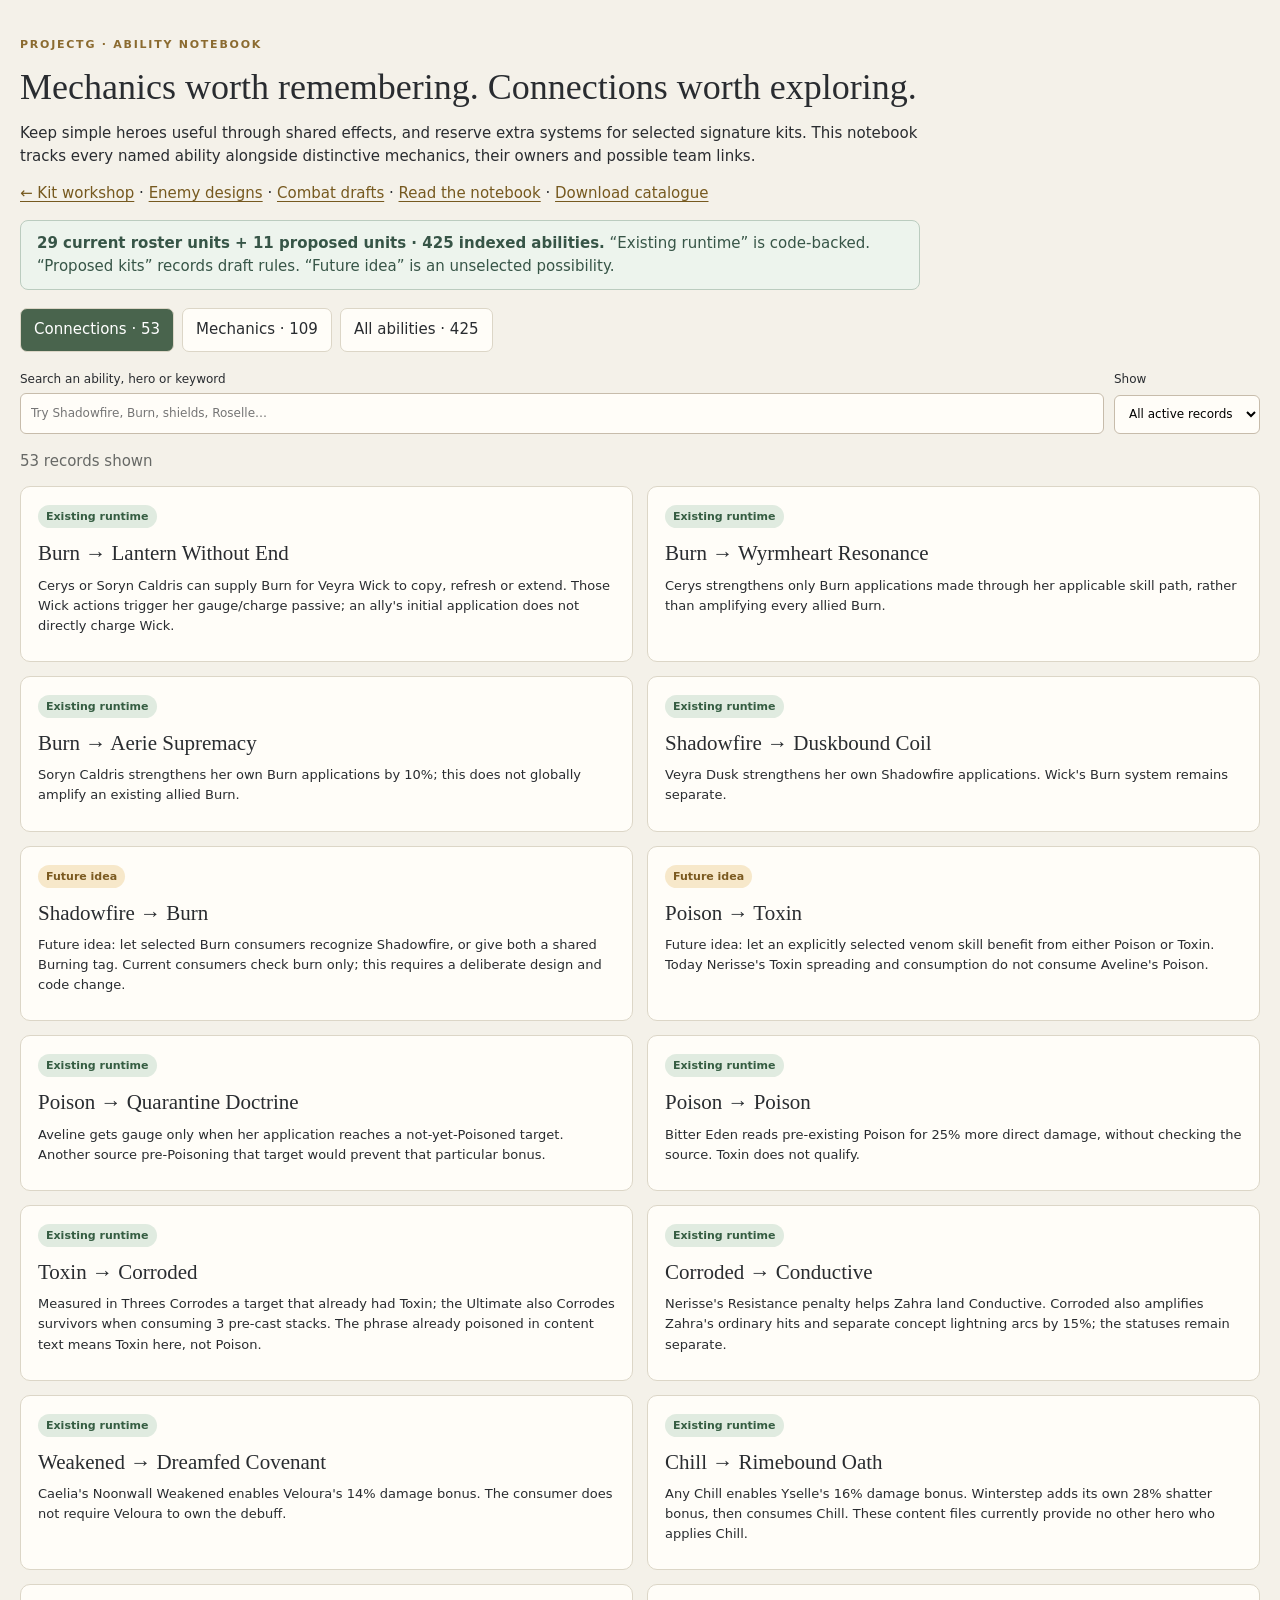
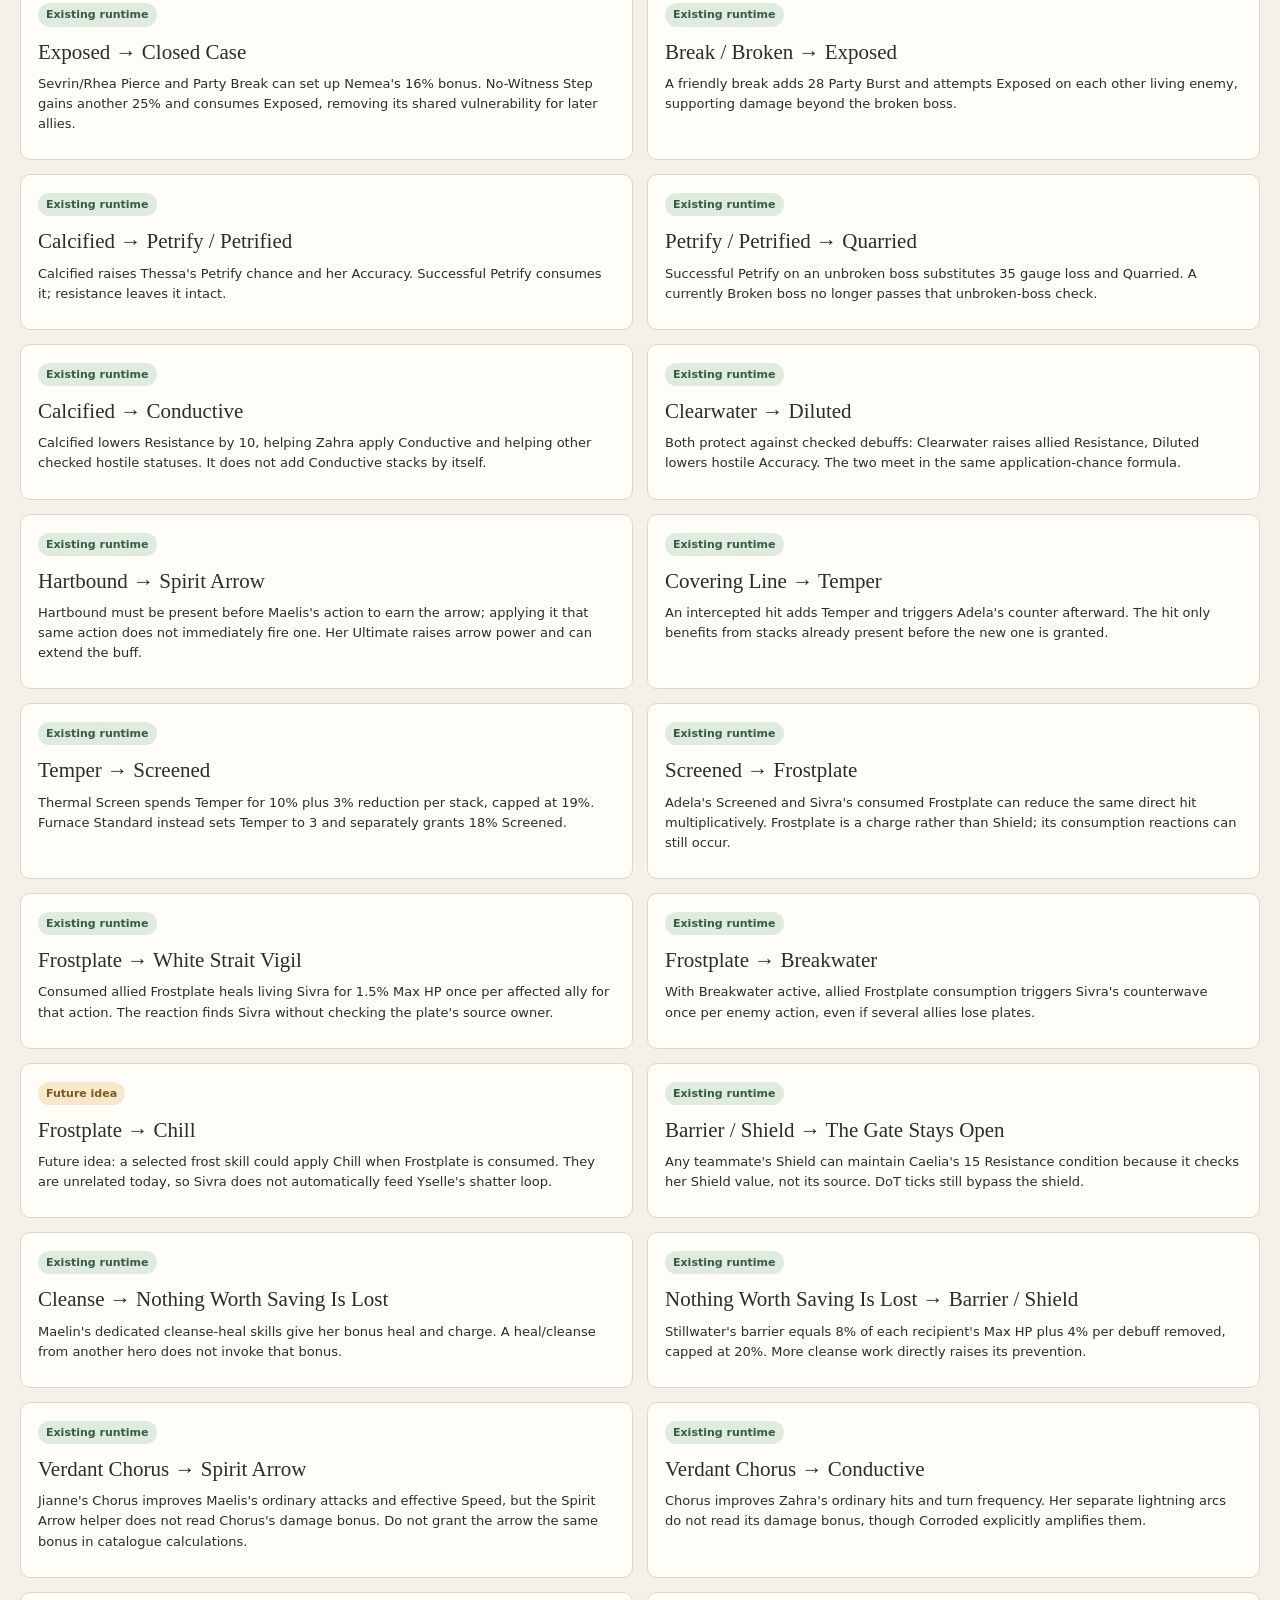
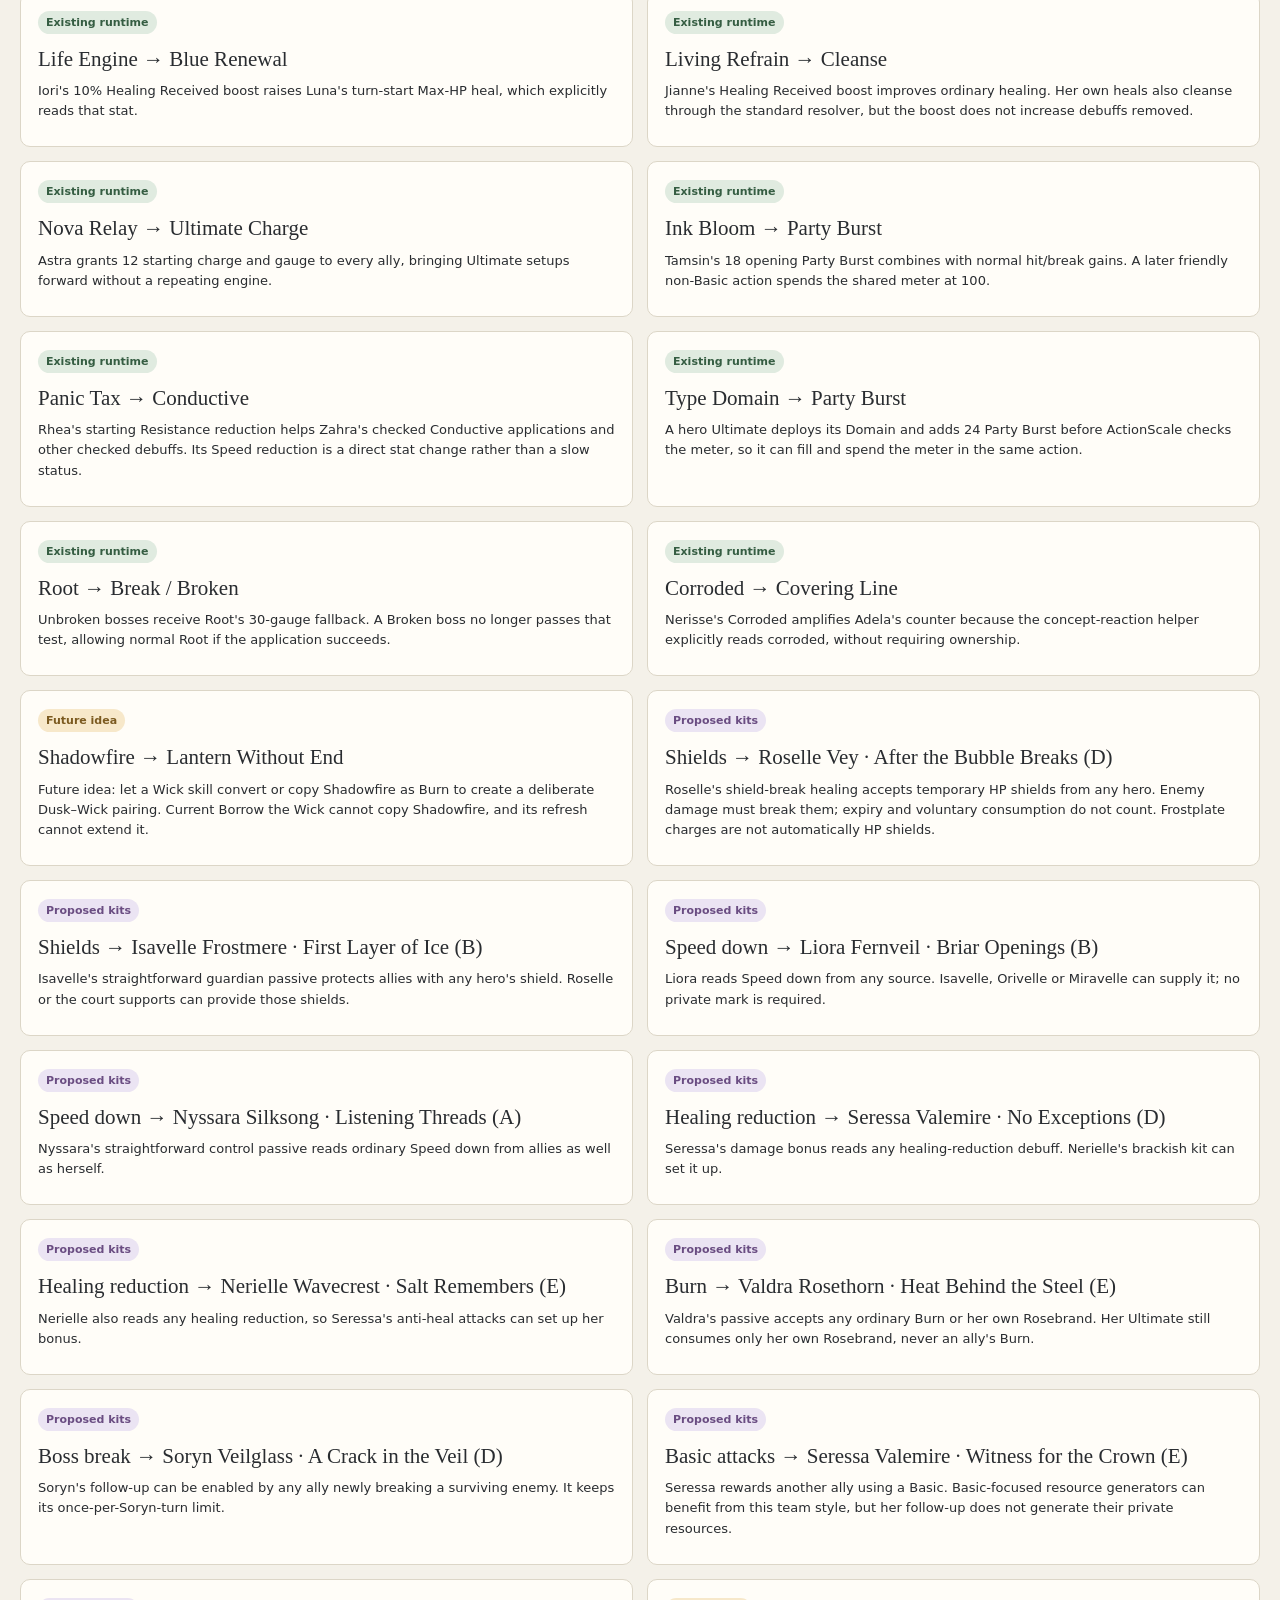
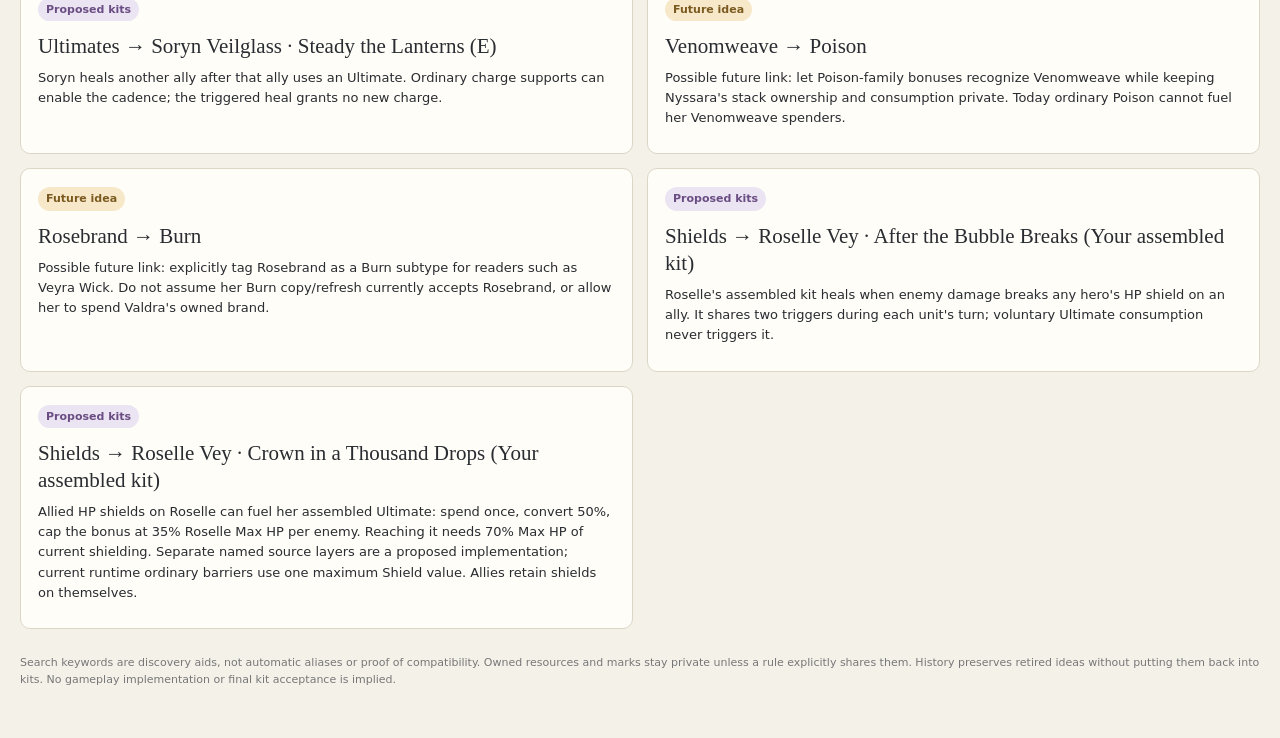
==== commit d6d51df5: "Publish current ProjectG character and kit review" ====
--- a/abilities.html
+++ b/abilities.html
@@ -1 +1 @@
-<!doctype html><html lang="en"><head><meta charset="utf-8"><meta name="viewport" content="width=device-width,initial-scale=1"><title>ProjectG · Ability &amp; synergy catalogue</title><link rel="stylesheet" href="kit-options/workshop.css"><style>body{background:#f4f1e9}.catalogue{max-width:1300px;margin:auto;padding:28px 20px 50px}.catalogue h1{font-size:36px}.catalogue h2{font:500 21px/1.3 Georgia,serif;margin:8px 0}.catalogue header p{max-width:900px}.catalogue nav{display:flex;flex-wrap:wrap;gap:8px;margin:18px 0}.catalogue nav button[aria-pressed="true"]{background:#49644d;color:white}.controls{display:flex;gap:10px;flex-wrap:wrap;margin:16px 0}.controls label{font-size:12px;display:grid;gap:5px}.controls input,.controls select{padding:10px;border:1px solid #c7bcab;border-radius:6px;font:inherit;background:#fffdf8}.search-label{flex:1;min-width:210px}.entries{display:grid;grid-template-columns:repeat(2,minmax(0,1fr));gap:14px}.entry{background:#fffdf8;border:1px solid #dcd6c7;border-radius:10px;padding:17px;min-width:0}.entry p{font-size:13px;margin:8px 0}.entry details{font-size:12px;margin-top:10px}.entry code{overflow-wrap:anywhere;font-size:10px}.entry .tags{color:#68665e;font-size:11px}.state-existing{background:#e0ebe0;color:#355d42}.state-draft{background:#ebe4f3;color:#6a4d82}.state-idea{background:#f7e8ca;color:#7b5a20}.state-retired{background:#e4e4e4;color:#666}[hidden]{display:none!important}.catalogue footer{font-size:11px;color:#777;margin-top:25px}@media(max-width:650px){.entries{grid-template-columns:1fr}.catalogue h1{font-size:30px}}</style></head><body><main class="catalogue"><header><p class="eyebrow">ProjectG · Ability notebook</p><h1>Mechanics worth remembering. Connections worth exploring.</h1><p>Keep simple heroes useful through shared effects, and reserve extra systems for selected signature kits. This notebook tracks every named ability alongside distinctive mechanics, their owners and possible team links.</p><p><a href="kits.html">← Kit workshop</a> · <a href="enemies.html">Enemy designs</a> · <a href="kit-options/ABILITY_CATALOGUE.md">Read the notebook</a> · <a href="kit-options/ability-catalogue.json" download>Download catalogue</a></p><p class="status-banner"><strong>29 current roster units + 11 proposed units · 425 indexed abilities.</strong> “Existing runtime” is code-backed. “Proposed kits” records draft rules. “Future idea” is an unselected possibility.</p></header><nav aria-label="Catalogue view"><button type="button" data-view-button="connections">Connections · 53</button><button type="button" data-view-button="mechanics">Mechanics · 109</button><button type="button" data-view-button="abilities">All abilities · 425</button></nav><div class="controls"><label class="search-label">Search an ability, hero or keyword<input type="search" id="search" placeholder="Try Shadowfire, Burn, shields, Roselle…"></label><label>Show<select id="state"><option value="active">All active records</option><option value="existing">Existing runtime</option><option value="draft">Proposed kits</option><option value="idea">Future ideas</option><option value="keyword">Shared keywords</option><option value="retired">History</option></select></label></div><p class="muted" id="result-count" role="status"></p><section class="catalogue-section entries" data-view="connections" aria-label="Synergy connections"><article class="entry" data-state="existing" data-search="{&quot;from&quot;: &quot;runtime-burn&quot;, &quot;to&quot;: &quot;runtime-lantern-without-end&quot;, &quot;status&quot;: &quot;existing&quot;, &quot;note&quot;: &quot;cerys or soryn caldris can supply burn for veyra wick to copy, refresh or extend. those wick actions trigger her gauge/charge passive; an ally&#x27;s initial application does not directly charge wick.&quot;, &quot;unitids&quot;: [&quot;cerys&quot;, &quot;soryn&quot;, &quot;veyra-wick&quot;], &quot;id&quot;: &quot;runtime-link-001&quot;}"><span class="badge state-existing">Existing runtime</span><h2>Burn → Lantern Without End</h2><p>Cerys or Soryn Caldris can supply Burn for Veyra Wick to copy, refresh or extend. Those Wick actions trigger her gauge/charge passive; an ally&#x27;s initial application does not directly charge Wick.</p></article><article class="entry" data-state="existing" data-search="{&quot;from&quot;: &quot;runtime-burn&quot;, &quot;to&quot;: &quot;runtime-wyrmheart-resonance&quot;, &quot;status&quot;: &quot;existing&quot;, &quot;note&quot;: &quot;cerys strengthens only burn applications made through her applicable skill path, rather than amplifying every allied burn.&quot;, &quot;unitids&quot;: [&quot;cerys&quot;], &quot;id&quot;: &quot;runtime-link-002&quot;}"><span class="badge state-existing">Existing runtime</span><h2>Burn → Wyrmheart Resonance</h2><p>Cerys strengthens only Burn applications made through her applicable skill path, rather than amplifying every allied Burn.</p></article><article class="entry" data-state="existing" data-search="{&quot;from&quot;: &quot;runtime-burn&quot;, &quot;to&quot;: &quot;runtime-aerie-supremacy&quot;, &quot;status&quot;: &quot;existing&quot;, &quot;note&quot;: &quot;soryn caldris strengthens her own burn applications by 10%; this does not globally amplify an existing allied burn.&quot;, &quot;unitids&quot;: [&quot;soryn&quot;], &quot;id&quot;: &quot;runtime-link-003&quot;}"><span class="badge state-existing">Existing runtime</span><h2>Burn → Aerie Supremacy</h2><p>Soryn Caldris strengthens her own Burn applications by 10%; this does not globally amplify an existing allied Burn.</p></article><article class="entry" data-state="existing" data-search="{&quot;from&quot;: &quot;runtime-shadowfire&quot;, &quot;to&quot;: &quot;runtime-duskbound-coil&quot;, &quot;status&quot;: &quot;existing&quot;, &quot;note&quot;: &quot;veyra dusk strengthens her own shadowfire applications. wick&#x27;s burn system remains separate.&quot;, &quot;unitids&quot;: [&quot;veyra&quot;], &quot;id&quot;: &quot;runtime-link-004&quot;}"><span class="badge state-existing">Existing runtime</span><h2>Shadowfire → Duskbound Coil</h2><p>Veyra Dusk strengthens her own Shadowfire applications. Wick&#x27;s Burn system remains separate.</p></article><article class="entry" data-state="idea" data-search="{&quot;from&quot;: &quot;runtime-shadowfire&quot;, &quot;to&quot;: &quot;runtime-burn&quot;, &quot;status&quot;: &quot;idea&quot;, &quot;note&quot;: &quot;future idea: let selected burn consumers recognize shadowfire, or give both a shared burning tag. current consumers check burn only; this requires a deliberate design and code change.&quot;, &quot;unitids&quot;: [&quot;veyra&quot;, &quot;veyra-wick&quot;, &quot;cerys&quot;, &quot;soryn&quot;], &quot;id&quot;: &quot;runtime-link-005&quot;}"><span class="badge state-idea">Future idea</span><h2>Shadowfire → Burn</h2><p>Future idea: let selected Burn consumers recognize Shadowfire, or give both a shared Burning tag. Current consumers check burn only; this requires a deliberate design and code change.</p></article><article class="entry" data-state="idea" data-search="{&quot;from&quot;: &quot;runtime-poison&quot;, &quot;to&quot;: &quot;runtime-toxin&quot;, &quot;status&quot;: &quot;idea&quot;, &quot;note&quot;: &quot;future idea: let an explicitly selected venom skill benefit from either poison or toxin. today nerisse&#x27;s toxin spreading and consumption do not consume aveline&#x27;s poison.&quot;, &quot;unitids&quot;: [&quot;aveline&quot;, &quot;nerisse&quot;], &quot;id&quot;: &quot;runtime-link-006&quot;}"><span class="badge state-idea">Future idea</span><h2>Poison → Toxin</h2><p>Future idea: let an explicitly selected venom skill benefit from either Poison or Toxin. Today Nerisse&#x27;s Toxin spreading and consumption do not consume Aveline&#x27;s Poison.</p></article><article class="entry" data-state="existing" data-search="{&quot;from&quot;: &quot;runtime-poison&quot;, &quot;to&quot;: &quot;runtime-quarantine-doctrine&quot;, &quot;status&quot;: &quot;existing&quot;, &quot;note&quot;: &quot;aveline gets gauge only when her application reaches a not-yet-poisoned target. another source pre-poisoning that target would prevent that particular bonus.&quot;, &quot;unitids&quot;: [&quot;aveline&quot;], &quot;id&quot;: &quot;runtime-link-007&quot;}"><span class="badge state-existing">Existing runtime</span><h2>Poison → Quarantine Doctrine</h2><p>Aveline gets gauge only when her application reaches a not-yet-Poisoned target. Another source pre-Poisoning that target would prevent that particular bonus.</p></article><article class="entry" data-state="existing" data-search="{&quot;from&quot;: &quot;runtime-poison&quot;, &quot;to&quot;: &quot;runtime-poison&quot;, &quot;status&quot;: &quot;existing&quot;, &quot;note&quot;: &quot;bitter eden reads pre-existing poison for 25% more direct damage, without checking the source. toxin does not qualify.&quot;, &quot;unitids&quot;: [&quot;aveline&quot;], &quot;id&quot;: &quot;runtime-link-008&quot;}"><span class="badge state-existing">Existing runtime</span><h2>Poison → Poison</h2><p>Bitter Eden reads pre-existing Poison for 25% more direct damage, without checking the source. Toxin does not qualify.</p></article><article class="entry" data-state="existing" data-search="{&quot;from&quot;: &quot;runtime-toxin&quot;, &quot;to&quot;: &quot;runtime-corroded&quot;, &quot;status&quot;: &quot;existing&quot;, &quot;note&quot;: &quot;measured in threes corrodes a target that already had toxin; the ultimate also corrodes survivors when consuming 3 pre-cast stacks. the phrase already poisoned in content text means toxin here, not poison.&quot;, &quot;unitids&quot;: [&quot;nerisse&quot;], &quot;id&quot;: &quot;runtime-link-009&quot;}"><span class="badge state-existing">Existing runtime</span><h2>Toxin → Corroded</h2><p>Measured in Threes Corrodes a target that already had Toxin; the Ultimate also Corrodes survivors when consuming 3 pre-cast stacks. The phrase already poisoned in content text means Toxin here, not Poison.</p></article><article class="entry" data-state="existing" data-search="{&quot;from&quot;: &quot;runtime-corroded&quot;, &quot;to&quot;: &quot;runtime-conductive&quot;, &quot;status&quot;: &quot;existing&quot;, &quot;note&quot;: &quot;nerisse&#x27;s resistance penalty helps zahra land conductive. corroded also amplifies zahra&#x27;s ordinary hits and separate concept lightning arcs by 15%; the statuses remain separate.&quot;, &quot;unitids&quot;: [&quot;nerisse&quot;, &quot;zahra&quot;], &quot;id&quot;: &quot;runtime-link-010&quot;}"><span class="badge state-existing">Existing runtime</span><h2>Corroded → Conductive</h2><p>Nerisse&#x27;s Resistance penalty helps Zahra land Conductive. Corroded also amplifies Zahra&#x27;s ordinary hits and separate concept lightning arcs by 15%; the statuses remain separate.</p></article><article class="entry" data-state="existing" data-search="{&quot;from&quot;: &quot;runtime-weakened&quot;, &quot;to&quot;: &quot;runtime-dreamfed-covenant&quot;, &quot;status&quot;: &quot;existing&quot;, &quot;note&quot;: &quot;caelia&#x27;s noonwall weakened enables veloura&#x27;s 14% damage bonus. the consumer does not require veloura to own the debuff.&quot;, &quot;unitids&quot;: [&quot;caelia&quot;, &quot;veloura&quot;], &quot;id&quot;: &quot;runtime-link-011&quot;}"><span class="badge state-existing">Existing runtime</span><h2>Weakened → Dreamfed Covenant</h2><p>Caelia&#x27;s Noonwall Weakened enables Veloura&#x27;s 14% damage bonus. The consumer does not require Veloura to own the debuff.</p></article><article class="entry" data-state="existing" data-search="{&quot;from&quot;: &quot;runtime-chill&quot;, &quot;to&quot;: &quot;runtime-rimebound-oath&quot;, &quot;status&quot;: &quot;existing&quot;, &quot;note&quot;: &quot;any chill enables yselle&#x27;s 16% damage bonus. winterstep adds its own 28% shatter bonus, then consumes chill. these content files currently provide no other hero who applies chill.&quot;, &quot;unitids&quot;: [&quot;yselle&quot;], &quot;id&quot;: &quot;runtime-link-012&quot;}"><span class="badge state-existing">Existing runtime</span><h2>Chill → Rimebound Oath</h2><p>Any Chill enables Yselle&#x27;s 16% damage bonus. Winterstep adds its own 28% shatter bonus, then consumes Chill. These content files currently provide no other hero who applies Chill.</p></article><article class="entry" data-state="existing" data-search="{&quot;from&quot;: &quot;runtime-exposed&quot;, &quot;to&quot;: &quot;runtime-closed-case&quot;, &quot;status&quot;: &quot;existing&quot;, &quot;note&quot;: &quot;sevrin/rhea pierce and party break can set up nemea&#x27;s 16% bonus. no-witness step gains another 25% and consumes exposed, removing its shared vulnerability for later allies.&quot;, &quot;unitids&quot;: [&quot;sevrin&quot;, &quot;rhea&quot;, &quot;nemea&quot;], &quot;id&quot;: &quot;runtime-link-013&quot;}"><span class="badge state-existing">Existing runtime</span><h2>Exposed → Closed Case</h2><p>Sevrin/Rhea Pierce and Party Break can set up Nemea&#x27;s 16% bonus. No-Witness Step gains another 25% and consumes Exposed, removing its shared vulnerability for later allies.</p></article><article class="entry" data-state="existing" data-search="{&quot;from&quot;: &quot;runtime-broken&quot;, &quot;to&quot;: &quot;runtime-exposed&quot;, &quot;status&quot;: &quot;existing&quot;, &quot;note&quot;: &quot;a friendly break adds 28 party burst and attempts exposed on each other living enemy, supporting damage beyond the broken boss.&quot;, &quot;unitids&quot;: [&quot;nemea&quot;], &quot;id&quot;: &quot;runtime-link-014&quot;}"><span class="badge state-existing">Existing runtime</span><h2>Break / Broken → Exposed</h2><p>A friendly break adds 28 Party Burst and attempts Exposed on each other living enemy, supporting damage beyond the broken boss.</p></article><article class="entry" data-state="existing" data-search="{&quot;from&quot;: &quot;runtime-calcified&quot;, &quot;to&quot;: &quot;runtime-petrify&quot;, &quot;status&quot;: &quot;existing&quot;, &quot;note&quot;: &quot;calcified raises thessa&#x27;s petrify chance and her accuracy. successful petrify consumes it; resistance leaves it intact.&quot;, &quot;unitids&quot;: [&quot;thessa&quot;], &quot;id&quot;: &quot;runtime-link-015&quot;}"><span class="badge state-existing">Existing runtime</span><h2>Calcified → Petrify / Petrified</h2><p>Calcified raises Thessa&#x27;s Petrify chance and her Accuracy. Successful Petrify consumes it; resistance leaves it intact.</p></article><article class="entry" data-state="existing" data-search="{&quot;from&quot;: &quot;runtime-petrify&quot;, &quot;to&quot;: &quot;runtime-quarried&quot;, &quot;status&quot;: &quot;existing&quot;, &quot;note&quot;: &quot;successful petrify on an unbroken boss substitutes 35 gauge loss and quarried. a currently broken boss no longer passes that unbroken-boss check.&quot;, &quot;unitids&quot;: [&quot;thessa&quot;], &quot;id&quot;: &quot;runtime-link-016&quot;}"><span class="badge state-existing">Existing runtime</span><h2>Petrify / Petrified → Quarried</h2><p>Successful Petrify on an unbroken boss substitutes 35 gauge loss and Quarried. A currently Broken boss no longer passes that unbroken-boss check.</p></article><article class="entry" data-state="existing" data-search="{&quot;from&quot;: &quot;runtime-calcified&quot;, &quot;to&quot;: &quot;runtime-conductive&quot;, &quot;status&quot;: &quot;existing&quot;, &quot;note&quot;: &quot;calcified lowers resistance by 10, helping zahra apply conductive and helping other checked hostile statuses. it does not add conductive stacks by itself.&quot;, &quot;unitids&quot;: [&quot;thessa&quot;, &quot;zahra&quot;], &quot;id&quot;: &quot;runtime-link-017&quot;}"><span class="badge state-existing">Existing runtime</span><h2>Calcified → Conductive</h2><p>Calcified lowers Resistance by 10, helping Zahra apply Conductive and helping other checked hostile statuses. It does not add Conductive stacks by itself.</p></article><article class="entry" data-state="existing" data-search="{&quot;from&quot;: &quot;runtime-clearwater&quot;, &quot;to&quot;: &quot;runtime-diluted&quot;, &quot;status&quot;: &quot;existing&quot;, &quot;note&quot;: &quot;both protect against checked debuffs: clearwater raises allied resistance, diluted lowers hostile accuracy. the two meet in the same application-chance formula.&quot;, &quot;unitids&quot;: [&quot;maelin&quot;], &quot;id&quot;: &quot;runtime-link-018&quot;}"><span class="badge state-existing">Existing runtime</span><h2>Clearwater → Diluted</h2><p>Both protect against checked debuffs: Clearwater raises allied Resistance, Diluted lowers hostile Accuracy. The two meet in the same application-chance formula.</p></article><article class="entry" data-state="existing" data-search="{&quot;from&quot;: &quot;runtime-hartbound&quot;, &quot;to&quot;: &quot;runtime-spirit-arrow&quot;, &quot;status&quot;: &quot;existing&quot;, &quot;note&quot;: &quot;hartbound must be present before maelis&#x27;s action to earn the arrow; applying it that same action does not immediately fire one. her ultimate raises arrow power and can extend the buff.&quot;, &quot;unitids&quot;: [&quot;maelis&quot;], &quot;id&quot;: &quot;runtime-link-019&quot;}"><span class="badge state-existing">Existing runtime</span><h2>Hartbound → Spirit Arrow</h2><p>Hartbound must be present before Maelis&#x27;s action to earn the arrow; applying it that same action does not immediately fire one. Her Ultimate raises arrow power and can extend the buff.</p></article><article class="entry" data-state="existing" data-search="{&quot;from&quot;: &quot;runtime-covering-line&quot;, &quot;to&quot;: &quot;runtime-temper&quot;, &quot;status&quot;: &quot;existing&quot;, &quot;note&quot;: &quot;an intercepted hit adds temper and triggers adela&#x27;s counter afterward. the hit only benefits from stacks already present before the new one is granted.&quot;, &quot;unitids&quot;: [&quot;adela&quot;], &quot;id&quot;: &quot;runtime-link-020&quot;}"><span class="badge state-existing">Existing runtime</span><h2>Covering Line → Temper</h2><p>An intercepted hit adds Temper and triggers Adela&#x27;s counter afterward. The hit only benefits from stacks already present before the new one is granted.</p></article><article class="entry" data-state="existing" data-search="{&quot;from&quot;: &quot;runtime-temper&quot;, &quot;to&quot;: &quot;runtime-screened&quot;, &quot;status&quot;: &quot;existing&quot;, &quot;note&quot;: &quot;thermal screen spends temper for 10% plus 3% reduction per stack, capped at 19%. furnace standard instead sets temper to 3 and separately grants 18% screened.&quot;, &quot;unitids&quot;: [&quot;adela&quot;], &quot;id&quot;: &quot;runtime-link-021&quot;}"><span class="badge state-existing">Existing runtime</span><h2>Temper → Screened</h2><p>Thermal Screen spends Temper for 10% plus 3% reduction per stack, capped at 19%. Furnace Standard instead sets Temper to 3 and separately grants 18% Screened.</p></article><article class="entry" data-state="existing" data-search="{&quot;from&quot;: &quot;runtime-screened&quot;, &quot;to&quot;: &quot;runtime-frostplate&quot;, &quot;status&quot;: &quot;existing&quot;, &quot;note&quot;: &quot;adela&#x27;s screened and sivra&#x27;s consumed frostplate can reduce the same direct hit multiplicatively. frostplate is a charge rather than shield; its consumption reactions can still occur.&quot;, &quot;unitids&quot;: [&quot;adela&quot;, &quot;sivra&quot;], &quot;id&quot;: &quot;runtime-link-022&quot;}"><span class="badge state-existing">Existing runtime</span><h2>Screened → Frostplate</h2><p>Adela&#x27;s Screened and Sivra&#x27;s consumed Frostplate can reduce the same direct hit multiplicatively. Frostplate is a charge rather than Shield; its consumption reactions can still occur.</p></article><article class="entry" data-state="existing" data-search="{&quot;from&quot;: &quot;runtime-frostplate&quot;, &quot;to&quot;: &quot;runtime-white-strait-vigil&quot;, &quot;status&quot;: &quot;existing&quot;, &quot;note&quot;: &quot;consumed allied frostplate heals living sivra for 1.5% max hp once per affected ally for that action. the reaction finds sivra without checking the plate&#x27;s source owner.&quot;, &quot;unitids&quot;: [&quot;sivra&quot;], &quot;id&quot;: &quot;runtime-link-023&quot;}"><span class="badge state-existing">Existing runtime</span><h2>Frostplate → White Strait Vigil</h2><p>Consumed allied Frostplate heals living Sivra for 1.5% Max HP once per affected ally for that action. The reaction finds Sivra without checking the plate&#x27;s source owner.</p></article><article class="entry" data-state="existing" data-search="{&quot;from&quot;: &quot;runtime-frostplate&quot;, &quot;to&quot;: &quot;runtime-breakwater&quot;, &quot;status&quot;: &quot;existing&quot;, &quot;note&quot;: &quot;with breakwater active, allied frostplate consumption triggers sivra&#x27;s counterwave once per enemy action, even if several allies lose plates.&quot;, &quot;unitids&quot;: [&quot;sivra&quot;], &quot;id&quot;: &quot;runtime-link-024&quot;}"><span class="badge state-existing">Existing runtime</span><h2>Frostplate → Breakwater</h2><p>With Breakwater active, allied Frostplate consumption triggers Sivra&#x27;s counterwave once per enemy action, even if several allies lose plates.</p></article><article class="entry" data-state="idea" data-search="{&quot;from&quot;: &quot;runtime-frostplate&quot;, &quot;to&quot;: &quot;runtime-chill&quot;, &quot;status&quot;: &quot;idea&quot;, &quot;note&quot;: &quot;future idea: a selected frost skill could apply chill when frostplate is consumed. they are unrelated today, so sivra does not automatically feed yselle&#x27;s shatter loop.&quot;, &quot;unitids&quot;: [&quot;sivra&quot;, &quot;yselle&quot;], &quot;id&quot;: &quot;runtime-link-025&quot;}"><span class="badge state-idea">Future idea</span><h2>Frostplate → Chill</h2><p>Future idea: a selected frost skill could apply Chill when Frostplate is consumed. They are unrelated today, so Sivra does not automatically feed Yselle&#x27;s shatter loop.</p></article><article class="entry" data-state="existing" data-search="{&quot;from&quot;: &quot;runtime-barrier&quot;, &quot;to&quot;: &quot;runtime-gate-stays-open&quot;, &quot;status&quot;: &quot;existing&quot;, &quot;note&quot;: &quot;any teammate&#x27;s shield can maintain caelia&#x27;s 15 resistance condition because it checks her shield value, not its source. dot ticks still bypass the shield.&quot;, &quot;unitids&quot;: [&quot;caelia&quot;, &quot;maelin&quot;, &quot;selene&quot;], &quot;id&quot;: &quot;runtime-link-026&quot;}"><span class="badge state-existing">Existing runtime</span><h2>Barrier / Shield → The Gate Stays Open</h2><p>Any teammate&#x27;s Shield can maintain Caelia&#x27;s 15 Resistance condition because it checks her Shield value, not its source. DoT ticks still bypass the shield.</p></article><article class="entry" data-state="existing" data-search="{&quot;from&quot;: &quot;runtime-cleanse&quot;, &quot;to&quot;: &quot;runtime-nothing-lost&quot;, &quot;status&quot;: &quot;existing&quot;, &quot;note&quot;: &quot;maelin&#x27;s dedicated cleanse-heal skills give her bonus heal and charge. a heal/cleanse from another hero does not invoke that bonus.&quot;, &quot;unitids&quot;: [&quot;maelin&quot;, &quot;luna&quot;, &quot;iori&quot;, &quot;selene&quot;, &quot;jianne&quot;], &quot;id&quot;: &quot;runtime-link-027&quot;}"><span class="badge state-existing">Existing runtime</span><h2>Cleanse → Nothing Worth Saving Is Lost</h2><p>Maelin&#x27;s dedicated cleanse-heal skills give her bonus heal and charge. A heal/cleanse from another hero does not invoke that bonus.</p></article><article class="entry" data-state="existing" data-search="{&quot;from&quot;: &quot;runtime-nothing-lost&quot;, &quot;to&quot;: &quot;runtime-barrier&quot;, &quot;status&quot;: &quot;existing&quot;, &quot;note&quot;: &quot;stillwater&#x27;s barrier equals 8% of each recipient&#x27;s max hp plus 4% per debuff removed, capped at 20%. more cleanse work directly raises its prevention.&quot;, &quot;unitids&quot;: [&quot;maelin&quot;], &quot;id&quot;: &quot;runtime-link-028&quot;}"><span class="badge state-existing">Existing runtime</span><h2>Nothing Worth Saving Is Lost → Barrier / Shield</h2><p>Stillwater&#x27;s barrier equals 8% of each recipient&#x27;s Max HP plus 4% per debuff removed, capped at 20%. More cleanse work directly raises its prevention.</p></article><article class="entry" data-state="existing" data-search="{&quot;from&quot;: &quot;runtime-verdant-chorus&quot;, &quot;to&quot;: &quot;runtime-spirit-arrow&quot;, &quot;status&quot;: &quot;existing&quot;, &quot;note&quot;: &quot;jianne&#x27;s chorus improves maelis&#x27;s ordinary attacks and effective speed, but the spirit arrow helper does not read chorus&#x27;s damage bonus. do not grant the arrow the same bonus in catalogue calculations.&quot;, &quot;unitids&quot;: [&quot;jianne&quot;, &quot;maelis&quot;], &quot;id&quot;: &quot;runtime-link-029&quot;}"><span class="badge state-existing">Existing runtime</span><h2>Verdant Chorus → Spirit Arrow</h2><p>Jianne&#x27;s Chorus improves Maelis&#x27;s ordinary attacks and effective Speed, but the Spirit Arrow helper does not read Chorus&#x27;s damage bonus. Do not grant the arrow the same bonus in catalogue calculations.</p></article><article class="entry" data-state="existing" data-search="{&quot;from&quot;: &quot;runtime-verdant-chorus&quot;, &quot;to&quot;: &quot;runtime-conductive&quot;, &quot;status&quot;: &quot;existing&quot;, &quot;note&quot;: &quot;chorus improves zahra&#x27;s ordinary hits and turn frequency. her separate lightning arcs do not read its damage bonus, though corroded explicitly amplifies them.&quot;, &quot;unitids&quot;: [&quot;jianne&quot;, &quot;zahra&quot;], &quot;id&quot;: &quot;runtime-link-030&quot;}"><span class="badge state-existing">Existing runtime</span><h2>Verdant Chorus → Conductive</h2><p>Chorus improves Zahra&#x27;s ordinary hits and turn frequency. Her separate lightning arcs do not read its damage bonus, though Corroded explicitly amplifies them.</p></article><article class="entry" data-state="existing" data-search="{&quot;from&quot;: &quot;runtime-life-engine&quot;, &quot;to&quot;: &quot;runtime-blue-renewal&quot;, &quot;status&quot;: &quot;existing&quot;, &quot;note&quot;: &quot;iori&#x27;s 10% healing received boost raises luna&#x27;s turn-start max-hp heal, which explicitly reads that stat.&quot;, &quot;unitids&quot;: [&quot;iori&quot;, &quot;luna&quot;], &quot;id&quot;: &quot;runtime-link-031&quot;}"><span class="badge state-existing">Existing runtime</span><h2>Life Engine → Blue Renewal</h2><p>Iori&#x27;s 10% Healing Received boost raises Luna&#x27;s turn-start Max-HP heal, which explicitly reads that stat.</p></article><article class="entry" data-state="existing" data-search="{&quot;from&quot;: &quot;runtime-living-refrain&quot;, &quot;to&quot;: &quot;runtime-cleanse&quot;, &quot;status&quot;: &quot;existing&quot;, &quot;note&quot;: &quot;jianne&#x27;s healing received boost improves ordinary healing. her own heals also cleanse through the standard resolver, but the boost does not increase debuffs removed.&quot;, &quot;unitids&quot;: [&quot;jianne&quot;, &quot;luna&quot;, &quot;iori&quot;, &quot;selene&quot;, &quot;maelin&quot;], &quot;id&quot;: &quot;runtime-link-032&quot;}"><span class="badge state-existing">Existing runtime</span><h2>Living Refrain → Cleanse</h2><p>Jianne&#x27;s Healing Received boost improves ordinary healing. Her own heals also cleanse through the standard resolver, but the boost does not increase debuffs removed.</p></article><article class="entry" data-state="existing" data-search="{&quot;from&quot;: &quot;runtime-nova-relay&quot;, &quot;to&quot;: &quot;runtime-ultimate-charge&quot;, &quot;status&quot;: &quot;existing&quot;, &quot;note&quot;: &quot;astra grants 12 starting charge and gauge to every ally, bringing ultimate setups forward without a repeating engine.&quot;, &quot;unitids&quot;: [&quot;astra&quot;], &quot;id&quot;: &quot;runtime-link-033&quot;}"><span class="badge state-existing">Existing runtime</span><h2>Nova Relay → Ultimate Charge</h2><p>Astra grants 12 starting charge and gauge to every ally, bringing Ultimate setups forward without a repeating engine.</p></article><article class="entry" data-state="existing" data-search="{&quot;from&quot;: &quot;runtime-ink-bloom&quot;, &quot;to&quot;: &quot;runtime-party-burst&quot;, &quot;status&quot;: &quot;existing&quot;, &quot;note&quot;: &quot;tamsin&#x27;s 18 opening party burst combines with normal hit/break gains. a later friendly non-basic action spends the shared meter at 100.&quot;, &quot;unitids&quot;: [&quot;tamsin&quot;], &quot;id&quot;: &quot;runtime-link-034&quot;}"><span class="badge state-existing">Existing runtime</span><h2>Ink Bloom → Party Burst</h2><p>Tamsin&#x27;s 18 opening Party Burst combines with normal hit/break gains. A later friendly non-Basic action spends the shared meter at 100.</p></article><article class="entry" data-state="existing" data-search="{&quot;from&quot;: &quot;runtime-panic-tax&quot;, &quot;to&quot;: &quot;runtime-conductive&quot;, &quot;status&quot;: &quot;existing&quot;, &quot;note&quot;: &quot;rhea&#x27;s starting resistance reduction helps zahra&#x27;s checked conductive applications and other checked debuffs. its speed reduction is a direct stat change rather than a slow status.&quot;, &quot;unitids&quot;: [&quot;rhea&quot;, &quot;zahra&quot;], &quot;id&quot;: &quot;runtime-link-035&quot;}"><span class="badge state-existing">Existing runtime</span><h2>Panic Tax → Conductive</h2><p>Rhea&#x27;s starting Resistance reduction helps Zahra&#x27;s checked Conductive applications and other checked debuffs. Its Speed reduction is a direct stat change rather than a slow status.</p></article><article class="entry" data-state="existing" data-search="{&quot;from&quot;: &quot;runtime-domain&quot;, &quot;to&quot;: &quot;runtime-party-burst&quot;, &quot;status&quot;: &quot;existing&quot;, &quot;note&quot;: &quot;a hero ultimate deploys its domain and adds 24 party burst before actionscale checks the meter, so it can fill and spend the meter in the same action.&quot;, &quot;unitids&quot;: [&quot;astra&quot;, &quot;tamsin&quot;], &quot;id&quot;: &quot;runtime-link-036&quot;}"><span class="badge state-existing">Existing runtime</span><h2>Type Domain → Party Burst</h2><p>A hero Ultimate deploys its Domain and adds 24 Party Burst before ActionScale checks the meter, so it can fill and spend the meter in the same action.</p></article><article class="entry" data-state="existing" data-search="{&quot;from&quot;: &quot;runtime-root&quot;, &quot;to&quot;: &quot;runtime-broken&quot;, &quot;status&quot;: &quot;existing&quot;, &quot;note&quot;: &quot;unbroken bosses receive root&#x27;s 30-gauge fallback. a broken boss no longer passes that test, allowing normal root if the application succeeds.&quot;, &quot;unitids&quot;: [&quot;aveline&quot;], &quot;id&quot;: &quot;runtime-link-037&quot;}"><span class="badge state-existing">Existing runtime</span><h2>Root → Break / Broken</h2><p>Unbroken bosses receive Root&#x27;s 30-gauge fallback. A Broken boss no longer passes that test, allowing normal Root if the application succeeds.</p></article><article class="entry" data-state="existing" data-search="{&quot;from&quot;: &quot;runtime-corroded&quot;, &quot;to&quot;: &quot;runtime-covering-line&quot;, &quot;status&quot;: &quot;existing&quot;, &quot;note&quot;: &quot;nerisse&#x27;s corroded amplifies adela&#x27;s counter because the concept-reaction helper explicitly reads corroded, without requiring ownership.&quot;, &quot;unitids&quot;: [&quot;nerisse&quot;, &quot;adela&quot;], &quot;id&quot;: &quot;runtime-link-038&quot;}"><span class="badge state-existing">Existing runtime</span><h2>Corroded → Covering Line</h2><p>Nerisse&#x27;s Corroded amplifies Adela&#x27;s counter because the concept-reaction helper explicitly reads corroded, without requiring ownership.</p></article><article class="entry" data-state="idea" data-search="{&quot;from&quot;: &quot;runtime-shadowfire&quot;, &quot;to&quot;: &quot;runtime-lantern-without-end&quot;, &quot;status&quot;: &quot;idea&quot;, &quot;note&quot;: &quot;future idea: let a wick skill convert or copy shadowfire as burn to create a deliberate dusk–wick pairing. current borrow the wick cannot copy shadowfire, and its refresh cannot extend it.&quot;, &quot;unitids&quot;: [&quot;veyra&quot;, &quot;veyra-wick&quot;], &quot;id&quot;: &quot;runtime-link-039&quot;}"><span class="badge state-idea">Future idea</span><h2>Shadowfire → Lantern Without End</h2><p>Future idea: let a Wick skill convert or copy Shadowfire as Burn to create a deliberate Dusk–Wick pairing. Current Borrow the Wick cannot copy Shadowfire, and its refresh cannot extend it.</p></article><article class="entry" data-state="draft" data-search="{&quot;id&quot;: &quot;any-shield-roseguard&quot;, &quot;from&quot;: &quot;keyword-shield&quot;, &quot;to&quot;: &quot;skill:roselle-vey-d-passive&quot;, &quot;status&quot;: &quot;draft&quot;, &quot;note&quot;: &quot;roselle&#x27;s shield-break healing accepts temporary hp shields from any hero. enemy damage must break them; expiry and voluntary consumption do not count. frostplate charges are not automatically hp shields.&quot;}"><span class="badge state-draft">Proposed kits</span><h2>Shields → Roselle Vey · After the Bubble Breaks (D)</h2><p>Roselle&#x27;s shield-break healing accepts temporary HP shields from any hero. Enemy damage must break them; expiry and voluntary consumption do not count. Frostplate charges are not automatically HP shields.</p></article><article class="entry" data-state="draft" data-search="{&quot;id&quot;: &quot;any-shield-citadel&quot;, &quot;from&quot;: &quot;keyword-shield&quot;, &quot;to&quot;: &quot;skill:isavelle-frostmere-b-passive&quot;, &quot;status&quot;: &quot;draft&quot;, &quot;note&quot;: &quot;isavelle&#x27;s straightforward guardian passive protects allies with any hero&#x27;s shield. roselle or the court supports can provide those shields.&quot;}"><span class="badge state-draft">Proposed kits</span><h2>Shields → Isavelle Frostmere · First Layer of Ice (B)</h2><p>Isavelle&#x27;s straightforward guardian passive protects allies with any hero&#x27;s shield. Roselle or the court supports can provide those shields.</p></article><article class="entry" data-state="draft" data-search="{&quot;id&quot;: &quot;slow-liora&quot;, &quot;from&quot;: &quot;keyword-speed-down&quot;, &quot;to&quot;: &quot;skill:liora-fernveil-b-passive&quot;, &quot;status&quot;: &quot;draft&quot;, &quot;note&quot;: &quot;liora reads speed down from any source. isavelle, orivelle or miravelle can supply it; no private mark is required.&quot;}"><span class="badge state-draft">Proposed kits</span><h2>Speed down → Liora Fernveil · Briar Openings (B)</h2><p>Liora reads Speed down from any source. Isavelle, Orivelle or Miravelle can supply it; no private mark is required.</p></article><article class="entry" data-state="draft" data-search="{&quot;id&quot;: &quot;slow-nyssara&quot;, &quot;from&quot;: &quot;keyword-speed-down&quot;, &quot;to&quot;: &quot;skill:nyssara-silksong-a-passive&quot;, &quot;status&quot;: &quot;draft&quot;, &quot;note&quot;: &quot;nyssara&#x27;s straightforward control passive reads ordinary speed down from allies as well as herself.&quot;}"><span class="badge state-draft">Proposed kits</span><h2>Speed down → Nyssara Silksong · Listening Threads (A)</h2><p>Nyssara&#x27;s straightforward control passive reads ordinary Speed down from allies as well as herself.</p></article><article class="entry" data-state="draft" data-search="{&quot;id&quot;: &quot;antiheal-seressa&quot;, &quot;from&quot;: &quot;keyword-healing-reduction&quot;, &quot;to&quot;: &quot;skill:seressa-valemire-d-passive&quot;, &quot;status&quot;: &quot;draft&quot;, &quot;note&quot;: &quot;seressa&#x27;s damage bonus reads any healing-reduction debuff. nerielle&#x27;s brackish kit can set it up.&quot;}"><span class="badge state-draft">Proposed kits</span><h2>Healing reduction → Seressa Valemire · No Exceptions (D)</h2><p>Seressa&#x27;s damage bonus reads any healing-reduction debuff. Nerielle&#x27;s brackish kit can set it up.</p></article><article class="entry" data-state="draft" data-search="{&quot;id&quot;: &quot;antiheal-nerielle&quot;, &quot;from&quot;: &quot;keyword-healing-reduction&quot;, &quot;to&quot;: &quot;skill:nerielle-wavecrest-e-passive&quot;, &quot;status&quot;: &quot;draft&quot;, &quot;note&quot;: &quot;nerielle also reads any healing reduction, so seressa&#x27;s anti-heal attacks can set up her bonus.&quot;}"><span class="badge state-draft">Proposed kits</span><h2>Healing reduction → Nerielle Wavecrest · Salt Remembers (E)</h2><p>Nerielle also reads any healing reduction, so Seressa&#x27;s anti-heal attacks can set up her bonus.</p></article><article class="entry" data-state="draft" data-search="{&quot;id&quot;: &quot;burn-cinderlance&quot;, &quot;from&quot;: &quot;keyword-burn&quot;, &quot;to&quot;: &quot;skill:valdra-rosethorn-e-passive&quot;, &quot;status&quot;: &quot;draft&quot;, &quot;note&quot;: &quot;valdra&#x27;s passive accepts any ordinary burn or her own rosebrand. her ultimate still consumes only her own rosebrand, never an ally&#x27;s burn.&quot;}"><span class="badge state-draft">Proposed kits</span><h2>Burn → Valdra Rosethorn · Heat Behind the Steel (E)</h2><p>Valdra&#x27;s passive accepts any ordinary Burn or her own Rosebrand. Her Ultimate still consumes only her own Rosebrand, never an ally&#x27;s Burn.</p></article><article class="entry" data-state="draft" data-search="{&quot;id&quot;: &quot;break-shrineclaws&quot;, &quot;from&quot;: &quot;keyword-break&quot;, &quot;to&quot;: &quot;skill:soryn-veilglass-d-passive&quot;, &quot;status&quot;: &quot;draft&quot;, &quot;note&quot;: &quot;soryn&#x27;s follow-up can be enabled by any ally newly breaking a surviving enemy. it keeps its once-per-soryn-turn limit.&quot;}"><span class="badge state-draft">Proposed kits</span><h2>Boss break → Soryn Veilglass · A Crack in the Veil (D)</h2><p>Soryn&#x27;s follow-up can be enabled by any ally newly breaking a surviving enemy. It keeps its once-per-Soryn-turn limit.</p></article><article class="entry" data-state="draft" data-search="{&quot;id&quot;: &quot;basic-witnesses&quot;, &quot;from&quot;: &quot;keyword-basic&quot;, &quot;to&quot;: &quot;skill:seressa-valemire-e-passive&quot;, &quot;status&quot;: &quot;draft&quot;, &quot;note&quot;: &quot;seressa rewards another ally using a basic. basic-focused resource generators can benefit from this team style, but her follow-up does not generate their private resources.&quot;}"><span class="badge state-draft">Proposed kits</span><h2>Basic attacks → Seressa Valemire · Witness for the Crown (E)</h2><p>Seressa rewards another ally using a Basic. Basic-focused resource generators can benefit from this team style, but her follow-up does not generate their private resources.</p></article><article class="entry" data-state="draft" data-search="{&quot;id&quot;: &quot;ultimate-lanterns&quot;, &quot;from&quot;: &quot;keyword-ultimate&quot;, &quot;to&quot;: &quot;skill:soryn-veilglass-e-passive&quot;, &quot;status&quot;: &quot;draft&quot;, &quot;note&quot;: &quot;soryn heals another ally after that ally uses an ultimate. ordinary charge supports can enable the cadence; the triggered heal grants no new charge.&quot;}"><span class="badge state-draft">Proposed kits</span><h2>Ultimates → Soryn Veilglass · Steady the Lanterns (E)</h2><p>Soryn heals another ally after that ally uses an Ultimate. Ordinary charge supports can enable the cadence; the triggered heal grants no new charge.</p></article><article class="entry" data-state="idea" data-search="{&quot;id&quot;: &quot;venomweave-poison-family&quot;, &quot;from&quot;: &quot;draft-nyssara-silksong-venomweave&quot;, &quot;to&quot;: &quot;keyword-poison&quot;, &quot;status&quot;: &quot;idea&quot;, &quot;note&quot;: &quot;possible future link: let poison-family bonuses recognize venomweave while keeping nyssara&#x27;s stack ownership and consumption private. today ordinary poison cannot fuel her venomweave spenders.&quot;}"><span class="badge state-idea">Future idea</span><h2>Venomweave → Poison</h2><p>Possible future link: let Poison-family bonuses recognize Venomweave while keeping Nyssara&#x27;s stack ownership and consumption private. Today ordinary Poison cannot fuel her Venomweave spenders.</p></article><article class="entry" data-state="idea" data-search="{&quot;id&quot;: &quot;rosebrand-burn-family&quot;, &quot;from&quot;: &quot;draft-valdra-rosethorn-rosebrand&quot;, &quot;to&quot;: &quot;keyword-burn&quot;, &quot;status&quot;: &quot;idea&quot;, &quot;note&quot;: &quot;possible future link: explicitly tag rosebrand as a burn subtype for readers such as veyra wick. do not assume her burn copy/refresh currently accepts rosebrand, or allow her to spend valdra&#x27;s owned brand.&quot;}"><span class="badge state-idea">Future idea</span><h2>Rosebrand → Burn</h2><p>Possible future link: explicitly tag Rosebrand as a Burn subtype for readers such as Veyra Wick. Do not assume her Burn copy/refresh currently accepts Rosebrand, or allow her to spend Valdra&#x27;s owned brand.</p></article><article class="entry" data-state="draft" data-search="{&quot;id&quot;: &quot;any-shield-assembled-roseguard&quot;, &quot;from&quot;: &quot;keyword-shield&quot;, &quot;to&quot;: &quot;skill:roselle-vey-assembled-01-passive&quot;, &quot;status&quot;: &quot;draft&quot;, &quot;note&quot;: &quot;roselle&#x27;s assembled kit heals when enemy damage breaks any hero&#x27;s hp shield on an ally. it shares two triggers during each unit&#x27;s turn; voluntary ultimate consumption never triggers it.&quot;}"><span class="badge state-draft">Proposed kits</span><h2>Shields → Roselle Vey · After the Bubble Breaks (Your assembled kit)</h2><p>Roselle&#x27;s assembled kit heals when enemy damage breaks any hero&#x27;s HP shield on an ally. It shares two triggers during each unit&#x27;s turn; voluntary Ultimate consumption never triggers it.</p></article><article class="entry" data-state="draft" data-search="{&quot;id&quot;: &quot;any-shield-assembled-conversion&quot;, &quot;from&quot;: &quot;keyword-shield&quot;, &quot;to&quot;: &quot;skill:roselle-vey-assembled-01-ultimate&quot;, &quot;status&quot;: &quot;draft&quot;, &quot;note&quot;: &quot;allied hp shields on roselle can fuel her assembled ultimate: spend once, convert 50%, cap the bonus at 35% roselle max hp per enemy. reaching it needs 70% max hp of current shielding. separate named source layers are a proposed implementation; current runtime ordinary barriers use one maximum shield value. allies retain shields on themselves.&quot;}"><span class="badge state-draft">Proposed kits</span><h2>Shields → Roselle Vey · Crown in a Thousand Drops (Your assembled kit)</h2><p>Allied HP shields on Roselle can fuel her assembled Ultimate: spend once, convert 50%, cap the bonus at 35% Roselle Max HP per enemy. Reaching it needs 70% Max HP of current shielding. Separate named source layers are a proposed implementation; current runtime ordinary barriers use one maximum Shield value. Allies retain shields on themselves.</p></article></section><section class="catalogue-section entries" data-view="mechanics" aria-label="Mechanic notebook" hidden><article class="entry" data-state="keyword" data-search="{&quot;id&quot;: &quot;keyword-burn&quot;, &quot;name&quot;: &quot;burn&quot;, &quot;summary&quot;: &quot;ordinary burn is a shared damage-over-time keyword. shadowfire and owned rosebrand do not automatically count as ordinary burn.&quot;, &quot;state&quot;: &quot;keyword&quot;, &quot;category&quot;: &quot;shared keyword&quot;, &quot;aliases&quot;: [&quot;burn&quot;], &quot;unitids&quot;: [], &quot;relatedskills&quot;: [&quot;cerys_passive&quot;, &quot;cerys_special_1&quot;, &quot;cerys_special_2&quot;, &quot;cerys_ultimate&quot;, &quot;soryn_passive&quot;, &quot;soryn_basic_combat&quot;, &quot;soryn_special_1&quot;, &quot;soryn_special_2&quot;, &quot;soryn_ultimate&quot;, &quot;veyra-wick_passive&quot;, &quot;veyra-wick_basic_combat&quot;, &quot;veyra-wick_special_1&quot;, &quot;veyra-wick_special_2&quot;, &quot;veyra-wick_ultimate&quot;, &quot;soryn-veilglass-a-active1&quot;, &quot;seressa-valemire-a-passive&quot;, &quot;seressa-valemire-a-basic&quot;, &quot;seressa-valemire-a-active1&quot;, &quot;seressa-valemire-a-active2&quot;, &quot;seressa-valemire-a-ultimate&quot;, &quot;valdra-rosethorn-e-passive&quot;, &quot;valdra-rosethorn-e-active2&quot;, &quot;valdra-rosethorn-e-ultimate&quot;]}"><h2>Burn</h2><span class="badge state-keyword">Shared keyword</span><p>Ordinary Burn is a shared damage-over-time keyword. Shadowfire and owned Rosebrand do not automatically count as ordinary Burn.</p><p class="muted"></p><p class="muted"></p></article><article class="entry" data-state="keyword" data-search="{&quot;id&quot;: &quot;keyword-poison&quot;, &quot;name&quot;: &quot;poison&quot;, &quot;summary&quot;: &quot;ordinary poison is separate from toxin and nyssara&#x27;s private venomweave stacks.&quot;, &quot;state&quot;: &quot;keyword&quot;, &quot;category&quot;: &quot;shared keyword&quot;, &quot;aliases&quot;: [&quot;poison&quot;], &quot;unitids&quot;: [], &quot;relatedskills&quot;: [&quot;aveline_passive&quot;, &quot;aveline_basic_combat&quot;, &quot;aveline_special_1&quot;, &quot;aveline_special_2&quot;, &quot;aveline_ultimate&quot;, &quot;nerisse_special_1&quot;, &quot;roselle-vey-c-passive&quot;, &quot;roselle-vey-c-basic&quot;, &quot;roselle-vey-c-active2&quot;, &quot;roselle-vey-c-ultimate&quot;, &quot;nyssara-silksong-c-active2&quot;, &quot;nyssara-silksong-e-passive&quot;]}"><h2>Poison</h2><span class="badge state-keyword">Shared keyword</span><p>Ordinary Poison is separate from Toxin and Nyssara&#x27;s private Venomweave stacks.</p><p class="muted"></p><p class="muted"></p></article><article class="entry" data-state="keyword" data-search="{&quot;id&quot;: &quot;keyword-shield&quot;, &quot;name&quot;: &quot;shields&quot;, &quot;summary&quot;: &quot;temporary hp shields can connect straightforward protection kits. named guard charges such as frostplate are not automatically hp shields.&quot;, &quot;state&quot;: &quot;keyword&quot;, &quot;category&quot;: &quot;shared keyword&quot;, &quot;aliases&quot;: [&quot;shield&quot;], &quot;unitids&quot;: [], &quot;relatedskills&quot;: [&quot;brann_passive&quot;, &quot;kael_passive&quot;, &quot;selene_passive&quot;, &quot;caelia_passive&quot;, &quot;caelia_special_1&quot;, &quot;caelia_special_2&quot;, &quot;caelia_ultimate&quot;, &quot;maelin_ultimate&quot;, &quot;roselle-vey-a-passive&quot;, &quot;roselle-vey-a-basic&quot;, &quot;roselle-vey-a-active1&quot;, &quot;roselle-vey-a-ultimate&quot;, &quot;roselle-vey-b-passive&quot;, &quot;roselle-vey-c-active2&quot;, &quot;roselle-vey-d-passive&quot;, &quot;roselle-vey-d-basic&quot;, &quot;roselle-vey-d-active1&quot;, &quot;roselle-vey-d-active2&quot;, &quot;roselle-vey-d-ultimate&quot;, &quot;roselle-vey-e-passive&quot;, &quot;roselle-vey-e-basic&quot;, &quot;roselle-vey-e-active1&quot;, &quot;roselle-vey-e-active2&quot;, &quot;roselle-vey-e-ultimate&quot;, &quot;liora-fernveil-c-ultimate&quot;, &quot;liora-fernveil-d-passive&quot;, &quot;liora-fernveil-d-active2&quot;, &quot;liora-fernveil-d-ultimate&quot;, &quot;liora-fernveil-e-passive&quot;, &quot;nyssara-silksong-b-basic&quot;, &quot;nyssara-silksong-b-active1&quot;, &quot;nyssara-silksong-b-ultimate&quot;, &quot;nyssara-silksong-d-active2&quot;, &quot;soryn-veilglass-b-active2&quot;, &quot;soryn-veilglass-b-ultimate&quot;, &quot;soryn-veilglass-c-active2&quot;, &quot;soryn-veilglass-e-active2&quot;, &quot;seressa-valemire-b-passive&quot;, &quot;seressa-valemire-b-active2&quot;, &quot;seressa-valemire-c-active1&quot;, &quot;seressa-valemire-c-active2&quot;, &quot;seressa-valemire-d-active2&quot;, &quot;seressa-valemire-e-passive&quot;, &quot;orivelle-starveil-c-active2&quot;, &quot;orivelle-starveil-d-ultimate&quot;, &quot;orivelle-starveil-e-passive&quot;, &quot;elowyn-rosemere-a-active1&quot;, &quot;elowyn-rosemere-a-ultimate&quot;, &quot;elowyn-rosemere-c-active2&quot;, &quot;elowyn-rosemere-c-ultimate&quot;, &quot;elowyn-rosemere-d-passive&quot;, &quot;elowyn-rosemere-d-basic&quot;, &quot;elowyn-rosemere-d-active1&quot;, &quot;elowyn-rosemere-e-passive&quot;, &quot;elowyn-rosemere-e-ultimate&quot;, &quot;miravelle-vexwing-b-passive&quot;, &quot;miravelle-vexwing-c-passive&quot;, &quot;miravelle-vexwing-c-basic&quot;, &quot;miravelle-vexwing-c-active2&quot;, &quot;miravelle-vexwing-c-ultimate&quot;, &quot;miravelle-vexwing-e-basic&quot;, &quot;miravelle-vexwing-e-active1&quot;, &quot;miravelle-vexwing-e-active2&quot;, &quot;miravelle-vexwing-e-ultimate&quot;, &quot;isavelle-frostmere-b-passive&quot;, &quot;isavelle-frostmere-b-basic&quot;, &quot;isavelle-frostmere-b-active1&quot;, &quot;isavelle-frostmere-b-active2&quot;, &quot;isavelle-frostmere-b-ultimate&quot;, &quot;isavelle-frostmere-e-passive&quot;, &quot;isavelle-frostmere-e-active1&quot;, &quot;isavelle-frostmere-e-active2&quot;, &quot;isavelle-frostmere-e-ultimate&quot;, &quot;nerielle-wavecrest-a-passive&quot;, &quot;nerielle-wavecrest-a-ultimate&quot;, &quot;nerielle-wavecrest-c-active2&quot;, &quot;nerielle-wavecrest-d-passive&quot;, &quot;nerielle-wavecrest-d-basic&quot;, &quot;nerielle-wavecrest-d-active1&quot;, &quot;nerielle-wavecrest-d-ultimate&quot;, &quot;nerielle-wavecrest-e-basic&quot;, &quot;nerielle-wavecrest-e-active1&quot;, &quot;nerielle-wavecrest-e-ultimate&quot;, &quot;valdra-rosethorn-b-passive&quot;, &quot;valdra-rosethorn-b-active1&quot;, &quot;valdra-rosethorn-b-ultimate&quot;, &quot;valdra-rosethorn-c-active2&quot;, &quot;valdra-rosethorn-d-active1&quot;, &quot;valdra-rosethorn-d-active2&quot;, &quot;valdra-rosethorn-d-ultimate&quot;, &quot;roselle-vey-assembled-01-passive&quot;, &quot;roselle-vey-assembled-01-basic&quot;, &quot;roselle-vey-assembled-01-active1&quot;, &quot;roselle-vey-assembled-01-active2&quot;, &quot;roselle-vey-assembled-01-ultimate&quot;]}"><h2>Shields</h2><span class="badge state-keyword">Shared keyword</span><p>Temporary HP shields can connect straightforward protection kits. Named guard charges such as Frostplate are not automatically HP shields.</p><p class="muted"></p><p class="muted"></p></article><article class="entry" data-state="keyword" data-search="{&quot;id&quot;: &quot;keyword-shield-break&quot;, &quot;name&quot;: &quot;shield breaking&quot;, &quot;summary&quot;: &quot;enemy damage breaking a shield can trigger recovery. expiry, dispel and voluntary consumption are separate events.&quot;, &quot;state&quot;: &quot;keyword&quot;, &quot;category&quot;: &quot;shared keyword&quot;, &quot;aliases&quot;: [&quot;shield-break&quot;], &quot;unitids&quot;: [], &quot;relatedskills&quot;: [&quot;roselle-vey-d-passive&quot;, &quot;roselle-vey-e-active2&quot;, &quot;roselle-vey-e-ultimate&quot;, &quot;roselle-vey-assembled-01-passive&quot;, &quot;roselle-vey-assembled-01-ultimate&quot;]}"><h2>Shield breaking</h2><span class="badge state-keyword">Shared keyword</span><p>Enemy damage breaking a shield can trigger recovery. Expiry, dispel and voluntary consumption are separate events.</p><p class="muted"></p><p class="muted"></p></article><article class="entry" data-state="keyword" data-search="{&quot;id&quot;: &quot;keyword-healing&quot;, &quot;name&quot;: &quot;healing&quot;, &quot;summary&quot;: &quot;direct healing, regeneration and life drain may have different trigger rules. check which source and healing type an ability reads.&quot;, &quot;state&quot;: &quot;keyword&quot;, &quot;category&quot;: &quot;shared keyword&quot;, &quot;aliases&quot;: [&quot;healing&quot;], &quot;unitids&quot;: [], &quot;relatedskills&quot;: [&quot;luna_passive&quot;, &quot;luna_special_1&quot;, &quot;iori_passive&quot;, &quot;iori_special_1&quot;, &quot;selene_special_1&quot;, &quot;jianne_passive&quot;, &quot;jianne_special_1&quot;, &quot;jianne_ultimate&quot;, &quot;caelia_special_1&quot;, &quot;maelin_special_1&quot;, &quot;maelin_special_2&quot;, &quot;maelin_ultimate&quot;, &quot;sivra_passive&quot;, &quot;sivra_special_2&quot;, &quot;roselle-vey-a-active2&quot;, &quot;roselle-vey-b-passive&quot;, &quot;roselle-vey-b-basic&quot;, &quot;roselle-vey-b-active1&quot;, &quot;roselle-vey-b-active2&quot;, &quot;roselle-vey-b-ultimate&quot;, &quot;roselle-vey-c-basic&quot;, &quot;roselle-vey-d-passive&quot;, &quot;roselle-vey-d-ultimate&quot;, &quot;liora-fernveil-c-passive&quot;, &quot;liora-fernveil-c-active1&quot;, &quot;liora-fernveil-c-ultimate&quot;, &quot;liora-fernveil-d-basic&quot;, &quot;liora-fernveil-d-active2&quot;, &quot;nyssara-silksong-b-active2&quot;, &quot;nyssara-silksong-c-active2&quot;, &quot;nyssara-silksong-d-passive&quot;, &quot;nyssara-silksong-d-basic&quot;, &quot;nyssara-silksong-d-active1&quot;, &quot;nyssara-silksong-d-ultimate&quot;, &quot;nyssara-silksong-e-active1&quot;, &quot;soryn-veilglass-c-passive&quot;, &quot;soryn-veilglass-c-basic&quot;, &quot;soryn-veilglass-c-active1&quot;, &quot;soryn-veilglass-c-ultimate&quot;, &quot;soryn-veilglass-e-passive&quot;, &quot;soryn-veilglass-e-active1&quot;, &quot;soryn-veilglass-e-ultimate&quot;, &quot;seressa-valemire-c-basic&quot;, &quot;seressa-valemire-c-ultimate&quot;, &quot;seressa-valemire-d-passive&quot;, &quot;seressa-valemire-d-basic&quot;, &quot;seressa-valemire-d-active1&quot;, &quot;seressa-valemire-d-ultimate&quot;, &quot;seressa-valemire-e-active1&quot;, &quot;seressa-valemire-e-ultimate&quot;, &quot;orivelle-starveil-c-active1&quot;, &quot;orivelle-starveil-c-ultimate&quot;, &quot;orivelle-starveil-e-passive&quot;, &quot;elowyn-rosemere-a-passive&quot;, &quot;elowyn-rosemere-a-basic&quot;, &quot;elowyn-rosemere-a-active1&quot;, &quot;elowyn-rosemere-a-active2&quot;, &quot;elowyn-rosemere-a-ultimate&quot;, &quot;elowyn-rosemere-b-passive&quot;, &quot;elowyn-rosemere-b-ultimate&quot;, &quot;elowyn-rosemere-c-passive&quot;, &quot;elowyn-rosemere-c-active1&quot;, &quot;elowyn-rosemere-d-passive&quot;, &quot;elowyn-rosemere-d-basic&quot;, &quot;elowyn-rosemere-d-active1&quot;, &quot;elowyn-rosemere-d-active2&quot;, &quot;elowyn-rosemere-d-ultimate&quot;, &quot;elowyn-rosemere-e-passive&quot;, &quot;elowyn-rosemere-e-basic&quot;, &quot;elowyn-rosemere-e-active1&quot;, &quot;elowyn-rosemere-e-active2&quot;, &quot;elowyn-rosemere-e-ultimate&quot;, &quot;miravelle-vexwing-c-active1&quot;, &quot;miravelle-vexwing-c-ultimate&quot;, &quot;miravelle-vexwing-e-passive&quot;, &quot;miravelle-vexwing-e-basic&quot;, &quot;miravelle-vexwing-e-active2&quot;, &quot;miravelle-vexwing-e-ultimate&quot;, &quot;isavelle-frostmere-b-active2&quot;, &quot;isavelle-frostmere-b-ultimate&quot;, &quot;isavelle-frostmere-e-active2&quot;, &quot;nerielle-wavecrest-a-passive&quot;, &quot;nerielle-wavecrest-a-basic&quot;, &quot;nerielle-wavecrest-a-active1&quot;, &quot;nerielle-wavecrest-a-active2&quot;, &quot;nerielle-wavecrest-a-ultimate&quot;, &quot;nerielle-wavecrest-c-passive&quot;, &quot;nerielle-wavecrest-c-basic&quot;, &quot;nerielle-wavecrest-c-ultimate&quot;, &quot;nerielle-wavecrest-d-passive&quot;, &quot;nerielle-wavecrest-d-basic&quot;, &quot;nerielle-wavecrest-d-active1&quot;, &quot;nerielle-wavecrest-d-active2&quot;, &quot;nerielle-wavecrest-d-ultimate&quot;, &quot;nerielle-wavecrest-e-passive&quot;, &quot;nerielle-wavecrest-e-basic&quot;, &quot;nerielle-wavecrest-e-active1&quot;, &quot;nerielle-wavecrest-e-active2&quot;, &quot;nerielle-wavecrest-e-ultimate&quot;, &quot;valdra-rosethorn-b-active2&quot;, &quot;valdra-rosethorn-c-basic&quot;, &quot;valdra-rosethorn-d-passive&quot;, &quot;valdra-rosethorn-d-basic&quot;, &quot;valdra-rosethorn-d-active1&quot;, &quot;valdra-rosethorn-d-active2&quot;, &quot;valdra-rosethorn-d-ultimate&quot;, &quot;roselle-vey-assembled-01-passive&quot;, &quot;roselle-vey-assembled-01-ultimate&quot;]}"><h2>Healing</h2><span class="badge state-keyword">Shared keyword</span><p>Direct healing, regeneration and life drain may have different trigger rules. Check which source and healing type an ability reads.</p><p class="muted"></p><p class="muted"></p></article><article class="entry" data-state="keyword" data-search="{&quot;id&quot;: &quot;keyword-overheal&quot;, &quot;name&quot;: &quot;overheal&quot;, &quot;summary&quot;: &quot;healing beyond missing hp can reward a kit, without adding a new shared resource to every healer.&quot;, &quot;state&quot;: &quot;keyword&quot;, &quot;category&quot;: &quot;shared keyword&quot;, &quot;aliases&quot;: [&quot;overheal&quot;], &quot;unitids&quot;: [], &quot;relatedskills&quot;: [&quot;elowyn-rosemere-a-active1&quot;, &quot;elowyn-rosemere-e-passive&quot;, &quot;elowyn-rosemere-e-active1&quot;, &quot;elowyn-rosemere-e-active2&quot;, &quot;elowyn-rosemere-e-ultimate&quot;]}"><h2>Overheal</h2><span class="badge state-keyword">Shared keyword</span><p>Healing beyond missing HP can reward a kit, without adding a new shared resource to every healer.</p><p class="muted"></p><p class="muted"></p></article><article class="entry" data-state="keyword" data-search="{&quot;id&quot;: &quot;keyword-cleanse&quot;, &quot;name&quot;: &quot;cleansing&quot;, &quot;summary&quot;: &quot;removing debuffs can support cleanse-triggered recovery. own-caster and any-source triggers are different.&quot;, &quot;state&quot;: &quot;keyword&quot;, &quot;category&quot;: &quot;shared keyword&quot;, &quot;aliases&quot;: [&quot;cleanse&quot;], &quot;unitids&quot;: [], &quot;relatedskills&quot;: [&quot;maelin_passive&quot;, &quot;maelin_special_1&quot;, &quot;maelin_special_2&quot;, &quot;maelin_ultimate&quot;, &quot;roselle-vey-b-active1&quot;, &quot;roselle-vey-b-active2&quot;, &quot;roselle-vey-c-passive&quot;, &quot;roselle-vey-d-active2&quot;, &quot;liora-fernveil-c-active1&quot;, &quot;liora-fernveil-c-ultimate&quot;, &quot;liora-fernveil-d-active2&quot;, &quot;liora-fernveil-e-active2&quot;, &quot;nyssara-silksong-d-passive&quot;, &quot;nyssara-silksong-d-basic&quot;, &quot;nyssara-silksong-d-active1&quot;, &quot;nyssara-silksong-d-ultimate&quot;, &quot;soryn-veilglass-c-ultimate&quot;, &quot;orivelle-starveil-c-ultimate&quot;, &quot;elowyn-rosemere-a-active1&quot;, &quot;elowyn-rosemere-c-passive&quot;, &quot;elowyn-rosemere-c-active1&quot;, &quot;elowyn-rosemere-c-active2&quot;, &quot;elowyn-rosemere-c-ultimate&quot;, &quot;elowyn-rosemere-d-active2&quot;, &quot;isavelle-frostmere-b-ultimate&quot;, &quot;isavelle-frostmere-e-active2&quot;, &quot;nerielle-wavecrest-a-active1&quot;, &quot;nerielle-wavecrest-a-ultimate&quot;, &quot;nerielle-wavecrest-d-active2&quot;, &quot;roselle-vey-assembled-01-active2&quot;]}"><h2>Cleansing</h2><span class="badge state-keyword">Shared keyword</span><p>Removing debuffs can support cleanse-triggered recovery. Own-caster and any-source triggers are different.</p><p class="muted"></p><p class="muted"></p></article><article class="entry" data-state="keyword" data-search="{&quot;id&quot;: &quot;keyword-dispel&quot;, &quot;name&quot;: &quot;buff removal&quot;, &quot;summary&quot;: &quot;removing enemy buffs can enable anti-buff passives. encounter-locked buffs are not assumed removable.&quot;, &quot;state&quot;: &quot;keyword&quot;, &quot;category&quot;: &quot;shared keyword&quot;, &quot;aliases&quot;: [&quot;dispel&quot;], &quot;unitids&quot;: [], &quot;relatedskills&quot;: [&quot;maelin_special_1&quot;, &quot;maelin_special_2&quot;, &quot;maelin_ultimate&quot;, &quot;roselle-vey-b-active1&quot;, &quot;roselle-vey-b-active2&quot;, &quot;roselle-vey-d-passive&quot;, &quot;roselle-vey-d-active2&quot;, &quot;liora-fernveil-a-active1&quot;, &quot;liora-fernveil-b-active2&quot;, &quot;liora-fernveil-c-active1&quot;, &quot;liora-fernveil-d-active2&quot;, &quot;liora-fernveil-e-active2&quot;, &quot;nyssara-silksong-a-active2&quot;, &quot;nyssara-silksong-d-passive&quot;, &quot;nyssara-silksong-d-basic&quot;, &quot;nyssara-silksong-d-active1&quot;, &quot;nyssara-silksong-d-ultimate&quot;, &quot;nyssara-silksong-e-passive&quot;, &quot;nyssara-silksong-e-basic&quot;, &quot;nyssara-silksong-e-active2&quot;, &quot;nyssara-silksong-e-ultimate&quot;, &quot;soryn-veilglass-a-ultimate&quot;, &quot;soryn-veilglass-b-active1&quot;, &quot;soryn-veilglass-c-ultimate&quot;, &quot;soryn-veilglass-d-active2&quot;, &quot;seressa-valemire-b-passive&quot;, &quot;seressa-valemire-b-active1&quot;, &quot;seressa-valemire-b-ultimate&quot;, &quot;seressa-valemire-e-active1&quot;, &quot;orivelle-starveil-a-passive&quot;, &quot;orivelle-starveil-c-ultimate&quot;, &quot;orivelle-starveil-d-active2&quot;, &quot;elowyn-rosemere-a-active1&quot;, &quot;elowyn-rosemere-b-passive&quot;, &quot;elowyn-rosemere-c-passive&quot;, &quot;elowyn-rosemere-c-active1&quot;, &quot;elowyn-rosemere-c-active2&quot;, &quot;elowyn-rosemere-c-ultimate&quot;, &quot;miravelle-vexwing-a-active2&quot;, &quot;miravelle-vexwing-b-active2&quot;, &quot;isavelle-frostmere-d-passive&quot;, &quot;isavelle-frostmere-d-basic&quot;, &quot;isavelle-frostmere-d-active1&quot;, &quot;isavelle-frostmere-d-active2&quot;, &quot;isavelle-frostmere-d-ultimate&quot;, &quot;isavelle-frostmere-e-active2&quot;, &quot;nerielle-wavecrest-a-active1&quot;, &quot;nerielle-wavecrest-a-ultimate&quot;, &quot;nerielle-wavecrest-b-ultimate&quot;, &quot;nerielle-wavecrest-e-ultimate&quot;, &quot;roselle-vey-assembled-01-passive&quot;, &quot;roselle-vey-assembled-01-active2&quot;]}"><h2>Buff removal</h2><span class="badge state-keyword">Shared keyword</span><p>Removing enemy buffs can enable anti-buff passives. Encounter-locked buffs are not assumed removable.</p><p class="muted"></p><p class="muted"></p></article><article class="entry" data-state="keyword" data-search="{&quot;id&quot;: &quot;keyword-speed-down&quot;, &quot;name&quot;: &quot;speed down&quot;, &quot;summary&quot;: &quot;ordinary speed down can set up several heroes without requiring a private mark. similar movement debuffs are not automatic aliases.&quot;, &quot;state&quot;: &quot;keyword&quot;, &quot;category&quot;: &quot;shared keyword&quot;, &quot;aliases&quot;: [&quot;speed-down&quot;], &quot;unitids&quot;: [], &quot;relatedskills&quot;: [&quot;liora-fernveil-b-passive&quot;, &quot;liora-fernveil-b-basic&quot;, &quot;liora-fernveil-b-active2&quot;, &quot;nyssara-silksong-a-passive&quot;, &quot;nyssara-silksong-a-basic&quot;, &quot;soryn-veilglass-b-active1&quot;, &quot;orivelle-starveil-b-passive&quot;, &quot;orivelle-starveil-b-basic&quot;, &quot;orivelle-starveil-b-active2&quot;, &quot;miravelle-vexwing-b-active2&quot;, &quot;isavelle-frostmere-a-passive&quot;, &quot;isavelle-frostmere-a-basic&quot;, &quot;isavelle-frostmere-a-active2&quot;, &quot;nerielle-wavecrest-b-active2&quot;]}"><h2>Speed down</h2><span class="badge state-keyword">Shared keyword</span><p>Ordinary Speed down can set up several heroes without requiring a private mark. Similar movement debuffs are not automatic aliases.</p><p class="muted"></p><p class="muted"></p></article><article class="entry" data-state="keyword" data-search="{&quot;id&quot;: &quot;keyword-healing-reduction&quot;, &quot;name&quot;: &quot;healing reduction&quot;, &quot;summary&quot;: &quot;anti-healing debuffs can supply another hero&#x27;s damage condition. use the strongest generic reduction, rather than adding copies.&quot;, &quot;state&quot;: &quot;keyword&quot;, &quot;category&quot;: &quot;shared keyword&quot;, &quot;aliases&quot;: [&quot;healing-reduction&quot;], &quot;unitids&quot;: [], &quot;relatedskills&quot;: [&quot;nyssara-silksong-c-active2&quot;, &quot;nyssara-silksong-e-active1&quot;, &quot;seressa-valemire-d-passive&quot;, &quot;seressa-valemire-d-basic&quot;, &quot;seressa-valemire-d-active1&quot;, &quot;seressa-valemire-d-ultimate&quot;, &quot;nerielle-wavecrest-e-passive&quot;, &quot;nerielle-wavecrest-e-basic&quot;, &quot;nerielle-wavecrest-e-active1&quot;, &quot;nerielle-wavecrest-e-active2&quot;, &quot;nerielle-wavecrest-e-ultimate&quot;]}"><h2>Healing reduction</h2><span class="badge state-keyword">Shared keyword</span><p>Anti-healing debuffs can supply another hero&#x27;s damage condition. Use the strongest generic reduction, rather than adding copies.</p><p class="muted"></p><p class="muted"></p></article><article class="entry" data-state="keyword" data-search="{&quot;id&quot;: &quot;keyword-break&quot;, &quot;name&quot;: &quot;boss break&quot;, &quot;summary&quot;: &quot;shared offensive break is basic 0 / active 1 / ultimate 2, plus 1 for elemental advantage, once per target per action. boss capacities scale around 20–40+ by content. reactions and pure support add none. a target with no gauge is not already broken.&quot;, &quot;state&quot;: &quot;keyword&quot;, &quot;category&quot;: &quot;shared keyword&quot;, &quot;aliases&quot;: [&quot;break&quot;], &quot;unitids&quot;: [], &quot;relatedskills&quot;: [&quot;sevrin_special_2&quot;, &quot;kael_basic_combat&quot;, &quot;rhea_special_2&quot;, &quot;caelia_ultimate&quot;, &quot;sivra_ultimate&quot;, &quot;roselle-vey-d-passive&quot;, &quot;roselle-vey-e-passive&quot;, &quot;roselle-vey-e-active2&quot;, &quot;roselle-vey-e-ultimate&quot;, &quot;liora-fernveil-b-passive&quot;, &quot;liora-fernveil-e-passive&quot;, &quot;soryn-veilglass-d-passive&quot;, &quot;soryn-veilglass-d-ultimate&quot;, &quot;seressa-valemire-a-active1&quot;, &quot;seressa-valemire-e-passive&quot;, &quot;miravelle-vexwing-a-passive&quot;, &quot;miravelle-vexwing-d-active1&quot;, &quot;miravelle-vexwing-d-ultimate&quot;, &quot;isavelle-frostmere-a-active1&quot;, &quot;isavelle-frostmere-a-ultimate&quot;, &quot;isavelle-frostmere-b-passive&quot;, &quot;nerielle-wavecrest-b-passive&quot;, &quot;nerielle-wavecrest-b-basic&quot;, &quot;nerielle-wavecrest-b-active1&quot;, &quot;nerielle-wavecrest-b-active2&quot;, &quot;nerielle-wavecrest-b-ultimate&quot;, &quot;nerielle-wavecrest-c-basic&quot;, &quot;valdra-rosethorn-a-passive&quot;, &quot;valdra-rosethorn-a-basic&quot;, &quot;valdra-rosethorn-a-active1&quot;, &quot;valdra-rosethorn-a-active2&quot;, &quot;valdra-rosethorn-a-ultimate&quot;, &quot;valdra-rosethorn-d-basic&quot;, &quot;valdra-rosethorn-d-ultimate&quot;, &quot;valdra-rosethorn-e-ultimate&quot;, &quot;roselle-vey-assembled-01-passive&quot;, &quot;roselle-vey-assembled-01-ultimate&quot;]}"><h2>Boss break</h2><span class="badge state-keyword">Shared keyword</span><p>Shared offensive Break is Basic 0 / Active 1 / Ultimate 2, plus 1 for elemental advantage, once per target per action. Boss capacities scale around 20–40+ by content. Reactions and pure support add none. A target with no gauge is not already Broken.</p><p class="muted"></p><p class="muted"></p></article><article class="entry" data-state="keyword" data-search="{&quot;id&quot;: &quot;keyword-basic&quot;, &quot;name&quot;: &quot;basic attacks&quot;, &quot;summary&quot;: &quot;basic-focused heroes can receive team support while still generating only their own explicitly defined resources.&quot;, &quot;state&quot;: &quot;keyword&quot;, &quot;category&quot;: &quot;shared keyword&quot;, &quot;aliases&quot;: [&quot;basic&quot;], &quot;unitids&quot;: [], &quot;relatedskills&quot;: [&quot;astra_basic_combat&quot;, &quot;mika_basic_combat&quot;, &quot;brann_basic_combat&quot;, &quot;luna_basic_combat&quot;, &quot;sevrin_basic_combat&quot;, &quot;iori_basic_combat&quot;, &quot;kael_basic_combat&quot;, &quot;nyx_basic_combat&quot;, &quot;rhea_basic_combat&quot;, &quot;tamsin_basic_combat&quot;, &quot;dax_basic_combat&quot;, &quot;selene_basic_combat&quot;, &quot;veloura_basic_combat&quot;, &quot;yselle_basic_combat&quot;, &quot;cerys_basic_combat&quot;, &quot;nemea_basic_combat&quot;, &quot;veyra_basic_combat&quot;, &quot;jianne_basic_combat&quot;, &quot;aveline_basic_combat&quot;, &quot;caelia_basic_combat&quot;, &quot;maelin_basic_combat&quot;, &quot;thessa_basic_combat&quot;, &quot;soryn_basic_combat&quot;, &quot;veyra-wick_basic_combat&quot;, &quot;maelis_basic_combat&quot;, &quot;nerisse_basic_combat&quot;, &quot;adela_basic_combat&quot;, &quot;zahra_basic_combat&quot;, &quot;sivra_basic_combat&quot;, &quot;roselle-vey-a-basic&quot;, &quot;roselle-vey-b-basic&quot;, &quot;roselle-vey-c-basic&quot;, &quot;roselle-vey-d-basic&quot;, &quot;roselle-vey-e-basic&quot;, &quot;liora-fernveil-a-passive&quot;, &quot;liora-fernveil-a-basic&quot;, &quot;liora-fernveil-b-basic&quot;, &quot;liora-fernveil-c-passive&quot;, &quot;liora-fernveil-c-basic&quot;, &quot;liora-fernveil-d-basic&quot;, &quot;liora-fernveil-e-basic&quot;, &quot;nyssara-silksong-a-basic&quot;, &quot;nyssara-silksong-b-basic&quot;, &quot;nyssara-silksong-c-passive&quot;, &quot;nyssara-silksong-c-basic&quot;, &quot;nyssara-silksong-d-basic&quot;, &quot;nyssara-silksong-e-basic&quot;, &quot;soryn-veilglass-a-passive&quot;, &quot;soryn-veilglass-a-basic&quot;, &quot;soryn-veilglass-b-basic&quot;, &quot;soryn-veilglass-c-passive&quot;, &quot;soryn-veilglass-c-basic&quot;, &quot;soryn-veilglass-d-basic&quot;, &quot;soryn-veilglass-e-basic&quot;, &quot;seressa-valemire-a-basic&quot;, &quot;seressa-valemire-b-basic&quot;, &quot;seressa-valemire-c-basic&quot;, &quot;seressa-valemire-d-basic&quot;, &quot;seressa-valemire-e-passive&quot;, &quot;seressa-valemire-e-basic&quot;, &quot;seressa-valemire-e-active1&quot;, &quot;seressa-valemire-e-active2&quot;, &quot;orivelle-starveil-a-basic&quot;, &quot;orivelle-starveil-b-basic&quot;, &quot;orivelle-starveil-c-passive&quot;, &quot;orivelle-starveil-c-basic&quot;, &quot;orivelle-starveil-d-basic&quot;, &quot;orivelle-starveil-e-basic&quot;, &quot;elowyn-rosemere-a-basic&quot;, &quot;elowyn-rosemere-b-basic&quot;, &quot;elowyn-rosemere-c-basic&quot;, &quot;elowyn-rosemere-d-basic&quot;, &quot;elowyn-rosemere-e-basic&quot;, &quot;miravelle-vexwing-a-basic&quot;, &quot;miravelle-vexwing-b-basic&quot;, &quot;miravelle-vexwing-b-active1&quot;, &quot;miravelle-vexwing-b-ultimate&quot;, &quot;miravelle-vexwing-c-basic&quot;, &quot;miravelle-vexwing-d-basic&quot;, &quot;miravelle-vexwing-d-active1&quot;, &quot;miravelle-vexwing-d-ultimate&quot;, &quot;miravelle-vexwing-e-basic&quot;, &quot;isavelle-frostmere-a-passive&quot;, &quot;isavelle-frostmere-a-basic&quot;, &quot;isavelle-frostmere-b-basic&quot;, &quot;isavelle-frostmere-c-passive&quot;, &quot;isavelle-frostmere-c-basic&quot;, &quot;isavelle-frostmere-d-basic&quot;, &quot;isavelle-frostmere-e-basic&quot;, &quot;nerielle-wavecrest-a-basic&quot;, &quot;nerielle-wavecrest-b-basic&quot;, &quot;nerielle-wavecrest-c-passive&quot;, &quot;nerielle-wavecrest-c-basic&quot;, &quot;nerielle-wavecrest-d-basic&quot;, &quot;nerielle-wavecrest-e-basic&quot;, &quot;valdra-rosethorn-a-passive&quot;, &quot;valdra-rosethorn-a-basic&quot;, &quot;valdra-rosethorn-b-basic&quot;, &quot;valdra-rosethorn-c-passive&quot;, &quot;valdra-rosethorn-c-basic&quot;, &quot;valdra-rosethorn-d-passive&quot;, &quot;valdra-rosethorn-d-basic&quot;, &quot;valdra-rosethorn-e-basic&quot;, &quot;roselle-vey-assembled-01-basic&quot;]}"><h2>Basic attacks</h2><span class="badge state-keyword">Shared keyword</span><p>Basic-focused heroes can receive team support while still generating only their own explicitly defined resources.</p><p class="muted"></p><p class="muted"></p></article><article class="entry" data-state="keyword" data-search="{&quot;id&quot;: &quot;keyword-ultimate&quot;, &quot;name&quot;: &quot;ultimates&quot;, &quot;summary&quot;: &quot;ultimate-use triggers and charge gifts can create a team cadence. triggered effects do not automatically refund charge.&quot;, &quot;state&quot;: &quot;keyword&quot;, &quot;category&quot;: &quot;shared keyword&quot;, &quot;aliases&quot;: [&quot;ultimate&quot;], &quot;unitids&quot;: [], &quot;relatedskills&quot;: [&quot;astra_passive&quot;, &quot;astra_ultimate&quot;, &quot;mika_ultimate&quot;, &quot;brann_ultimate&quot;, &quot;luna_ultimate&quot;, &quot;sevrin_ultimate&quot;, &quot;iori_ultimate&quot;, &quot;kael_ultimate&quot;, &quot;nyx_ultimate&quot;, &quot;rhea_ultimate&quot;, &quot;tamsin_ultimate&quot;, &quot;dax_passive&quot;, &quot;dax_ultimate&quot;, &quot;selene_ultimate&quot;, &quot;maelin_passive&quot;, &quot;veyra-wick_passive&quot;, &quot;roselle-vey-d-ultimate&quot;, &quot;liora-fernveil-e-ultimate&quot;, &quot;soryn-veilglass-c-passive&quot;, &quot;soryn-veilglass-e-passive&quot;, &quot;soryn-veilglass-e-basic&quot;, &quot;soryn-veilglass-e-active1&quot;, &quot;soryn-veilglass-e-active2&quot;, &quot;soryn-veilglass-e-ultimate&quot;, &quot;seressa-valemire-a-passive&quot;, &quot;seressa-valemire-a-ultimate&quot;, &quot;seressa-valemire-e-active1&quot;, &quot;seressa-valemire-e-ultimate&quot;, &quot;orivelle-starveil-a-ultimate&quot;, &quot;orivelle-starveil-c-passive&quot;, &quot;orivelle-starveil-c-basic&quot;, &quot;orivelle-starveil-c-active1&quot;, &quot;orivelle-starveil-c-ultimate&quot;, &quot;elowyn-rosemere-e-passive&quot;, &quot;elowyn-rosemere-e-ultimate&quot;, &quot;miravelle-vexwing-b-active1&quot;, &quot;miravelle-vexwing-b-ultimate&quot;, &quot;miravelle-vexwing-d-active1&quot;, &quot;miravelle-vexwing-d-ultimate&quot;, &quot;isavelle-frostmere-a-passive&quot;, &quot;isavelle-frostmere-c-passive&quot;, &quot;isavelle-frostmere-c-ultimate&quot;, &quot;nerielle-wavecrest-c-ultimate&quot;, &quot;valdra-rosethorn-a-passive&quot;, &quot;valdra-rosethorn-a-ultimate&quot;, &quot;valdra-rosethorn-c-passive&quot;, &quot;valdra-rosethorn-c-ultimate&quot;, &quot;valdra-rosethorn-d-passive&quot;, &quot;valdra-rosethorn-e-ultimate&quot;, &quot;roselle-vey-assembled-01-ultimate&quot;]}"><h2>Ultimates</h2><span class="badge state-keyword">Shared keyword</span><p>Ultimate-use triggers and charge gifts can create a team cadence. Triggered effects do not automatically refund charge.</p><p class="muted"></p><p class="muted"></p></article><article class="entry" data-state="keyword" data-search="{&quot;id&quot;: &quot;keyword-crit&quot;, &quot;name&quot;: &quot;critical hits&quot;, &quot;summary&quot;: &quot;crit buffs, reductions and conditional bonuses may interact; strongest generic buff rules still apply.&quot;, &quot;state&quot;: &quot;keyword&quot;, &quot;category&quot;: &quot;shared keyword&quot;, &quot;aliases&quot;: [&quot;crit&quot;], &quot;unitids&quot;: [], &quot;relatedskills&quot;: [&quot;mika_passive&quot;, &quot;nyx_passive&quot;, &quot;yselle_passive&quot;, &quot;maelis_passive&quot;, &quot;zahra_passive&quot;, &quot;roselle-vey-c-passive&quot;, &quot;roselle-vey-e-ultimate&quot;, &quot;liora-fernveil-a-passive&quot;, &quot;liora-fernveil-d-passive&quot;, &quot;liora-fernveil-e-active1&quot;, &quot;liora-fernveil-e-ultimate&quot;, &quot;nyssara-silksong-c-passive&quot;, &quot;soryn-veilglass-a-passive&quot;, &quot;soryn-veilglass-a-active1&quot;, &quot;soryn-veilglass-d-passive&quot;, &quot;seressa-valemire-b-active2&quot;, &quot;seressa-valemire-c-ultimate&quot;, &quot;seressa-valemire-e-passive&quot;, &quot;seressa-valemire-e-ultimate&quot;, &quot;orivelle-starveil-d-passive&quot;, &quot;orivelle-starveil-d-basic&quot;, &quot;orivelle-starveil-d-active1&quot;, &quot;orivelle-starveil-d-ultimate&quot;, &quot;orivelle-starveil-e-basic&quot;, &quot;orivelle-starveil-e-active1&quot;, &quot;orivelle-starveil-e-ultimate&quot;, &quot;elowyn-rosemere-b-active2&quot;, &quot;elowyn-rosemere-c-active1&quot;, &quot;elowyn-rosemere-d-passive&quot;, &quot;elowyn-rosemere-d-active1&quot;, &quot;elowyn-rosemere-d-active2&quot;, &quot;elowyn-rosemere-d-ultimate&quot;, &quot;miravelle-vexwing-a-passive&quot;, &quot;miravelle-vexwing-c-ultimate&quot;, &quot;miravelle-vexwing-d-active1&quot;, &quot;miravelle-vexwing-d-active2&quot;, &quot;miravelle-vexwing-d-ultimate&quot;, &quot;miravelle-vexwing-e-basic&quot;, &quot;miravelle-vexwing-e-ultimate&quot;, &quot;isavelle-frostmere-c-passive&quot;, &quot;isavelle-frostmere-c-active2&quot;, &quot;isavelle-frostmere-e-active1&quot;, &quot;valdra-rosethorn-c-ultimate&quot;, &quot;valdra-rosethorn-d-passive&quot;, &quot;valdra-rosethorn-e-basic&quot;, &quot;valdra-rosethorn-e-active1&quot;, &quot;valdra-rosethorn-e-active2&quot;, &quot;roselle-vey-assembled-01-ultimate&quot;]}"><h2>Critical hits</h2><span class="badge state-keyword">Shared keyword</span><p>Crit buffs, reductions and conditional bonuses may interact; strongest generic buff rules still apply.</p><p class="muted"></p><p class="muted"></p></article><article class="entry" data-state="keyword" data-search="{&quot;id&quot;: &quot;keyword-regeneration&quot;, &quot;name&quot;: &quot;regeneration&quot;, &quot;summary&quot;: &quot;recurring healing is not a direct heal for every passive. keep its trigger identity explicit.&quot;, &quot;state&quot;: &quot;keyword&quot;, &quot;category&quot;: &quot;shared keyword&quot;, &quot;aliases&quot;: [&quot;regeneration&quot;], &quot;unitids&quot;: [], &quot;relatedskills&quot;: [&quot;roselle-vey-b-passive&quot;, &quot;roselle-vey-b-ultimate&quot;, &quot;seressa-valemire-d-basic&quot;, &quot;seressa-valemire-d-active1&quot;, &quot;seressa-valemire-d-ultimate&quot;, &quot;elowyn-rosemere-a-passive&quot;, &quot;elowyn-rosemere-a-active2&quot;, &quot;elowyn-rosemere-e-passive&quot;, &quot;nerielle-wavecrest-a-passive&quot;, &quot;nerielle-wavecrest-a-active2&quot;, &quot;nerielle-wavecrest-d-active2&quot;, &quot;nerielle-wavecrest-e-basic&quot;, &quot;nerielle-wavecrest-e-active1&quot;, &quot;nerielle-wavecrest-e-active2&quot;, &quot;nerielle-wavecrest-e-ultimate&quot;]}"><h2>Regeneration</h2><span class="badge state-keyword">Shared keyword</span><p>Recurring healing is not a direct heal for every passive. Keep its trigger identity explicit.</p><p class="muted"></p><p class="muted"></p></article><article class="entry" data-state="keyword" data-search="{&quot;id&quot;: &quot;keyword-buff&quot;, &quot;name&quot;: &quot;buffs&quot;, &quot;summary&quot;: &quot;straightforward team buffs and enemy-buff conditions can form useful teams without new stack systems.&quot;, &quot;state&quot;: &quot;keyword&quot;, &quot;category&quot;: &quot;shared keyword&quot;, &quot;aliases&quot;: [&quot;buff&quot;], &quot;unitids&quot;: [], &quot;relatedskills&quot;: [&quot;roselle-vey-d-active1&quot;, &quot;roselle-vey-d-ultimate&quot;, &quot;liora-fernveil-a-active1&quot;, &quot;liora-fernveil-a-ultimate&quot;, &quot;liora-fernveil-b-active2&quot;, &quot;liora-fernveil-c-active2&quot;, &quot;liora-fernveil-e-active1&quot;, &quot;nyssara-silksong-a-active2&quot;, &quot;nyssara-silksong-b-active2&quot;, &quot;nyssara-silksong-d-ultimate&quot;, &quot;nyssara-silksong-e-passive&quot;, &quot;nyssara-silksong-e-basic&quot;, &quot;nyssara-silksong-e-active2&quot;, &quot;nyssara-silksong-e-ultimate&quot;, &quot;soryn-veilglass-a-ultimate&quot;, &quot;soryn-veilglass-b-passive&quot;, &quot;soryn-veilglass-b-active1&quot;, &quot;soryn-veilglass-b-active2&quot;, &quot;soryn-veilglass-b-ultimate&quot;, &quot;soryn-veilglass-c-passive&quot;, &quot;soryn-veilglass-c-active1&quot;, &quot;soryn-veilglass-c-active2&quot;, &quot;soryn-veilglass-d-active1&quot;, &quot;soryn-veilglass-d-active2&quot;, &quot;soryn-veilglass-d-ultimate&quot;, &quot;soryn-veilglass-e-passive&quot;, &quot;soryn-veilglass-e-active1&quot;, &quot;soryn-veilglass-e-active2&quot;, &quot;seressa-valemire-b-passive&quot;, &quot;seressa-valemire-b-active1&quot;, &quot;seressa-valemire-b-active2&quot;, &quot;seressa-valemire-b-ultimate&quot;, &quot;seressa-valemire-c-passive&quot;, &quot;seressa-valemire-c-active2&quot;, &quot;seressa-valemire-e-basic&quot;, &quot;seressa-valemire-e-active1&quot;, &quot;seressa-valemire-e-active2&quot;, &quot;seressa-valemire-e-ultimate&quot;, &quot;orivelle-starveil-a-active2&quot;, &quot;orivelle-starveil-d-active2&quot;, &quot;orivelle-starveil-e-passive&quot;, &quot;elowyn-rosemere-c-basic&quot;, &quot;elowyn-rosemere-d-active2&quot;, &quot;elowyn-rosemere-e-active1&quot;, &quot;elowyn-rosemere-e-active2&quot;, &quot;miravelle-vexwing-a-active2&quot;, &quot;miravelle-vexwing-b-passive&quot;, &quot;miravelle-vexwing-b-active2&quot;, &quot;miravelle-vexwing-c-active2&quot;, &quot;miravelle-vexwing-c-ultimate&quot;, &quot;isavelle-frostmere-b-active1&quot;, &quot;isavelle-frostmere-b-active2&quot;, &quot;isavelle-frostmere-c-active2&quot;, &quot;isavelle-frostmere-d-passive&quot;, &quot;isavelle-frostmere-d-basic&quot;, &quot;isavelle-frostmere-d-active1&quot;, &quot;isavelle-frostmere-d-active2&quot;, &quot;isavelle-frostmere-d-ultimate&quot;, &quot;isavelle-frostmere-e-passive&quot;, &quot;isavelle-frostmere-e-active2&quot;, &quot;nerielle-wavecrest-b-ultimate&quot;, &quot;nerielle-wavecrest-d-passive&quot;, &quot;nerielle-wavecrest-e-passive&quot;, &quot;nerielle-wavecrest-e-ultimate&quot;, &quot;valdra-rosethorn-b-basic&quot;, &quot;valdra-rosethorn-c-passive&quot;, &quot;valdra-rosethorn-c-active2&quot;, &quot;valdra-rosethorn-c-ultimate&quot;, &quot;valdra-rosethorn-e-passive&quot;, &quot;roselle-vey-assembled-01-active1&quot;]}"><h2>Buffs</h2><span class="badge state-keyword">Shared keyword</span><p>Straightforward team buffs and enemy-buff conditions can form useful teams without new stack systems.</p><p class="muted"></p><p class="muted"></p></article><article class="entry" data-state="existing" data-search="{&quot;id&quot;: &quot;runtime-burn&quot;, &quot;name&quot;: &quot;burn&quot;, &quot;summary&quot;: &quot;a nonstacking damage-over-time status. it ticks directly against hp on its bearer&#x27;s turn, bypassing shields. consumers check the burn key regardless of the source. shadowfire does not qualify; refreshes keep higher power and duration.&quot;, &quot;aliases&quot;: [&quot;burning&quot;, &quot;burn&quot;, &quot;burn_aoe&quot;, &quot;dragon_burn&quot;], &quot;unitids&quot;: [&quot;cerys&quot;, &quot;soryn&quot;, &quot;veyra-wick&quot;], &quot;runtimestatuskeys&quot;: [&quot;burn&quot;], &quot;state&quot;: &quot;existing&quot;, &quot;category&quot;: &quot;runtime mechanic&quot;}"><h2>Burn</h2><span class="badge state-existing">Existing runtime</span><p>A nonstacking damage-over-time status. It ticks directly against HP on its bearer&#x27;s turn, bypassing shields. Consumers check the burn key regardless of the source. Shadowfire does not qualify; refreshes keep higher power and duration.</p><p class="muted">Cerys Ashwake, Soryn Caldris, Veyra Wick</p><p class="muted"></p></article><article class="entry" data-state="existing" data-search="{&quot;id&quot;: &quot;runtime-shadowfire&quot;, &quot;name&quot;: &quot;shadowfire&quot;, &quot;summary&quot;: &quot;veyra dusk&#x27;s separate damage-over-time status, usually 2 turns or 3 from her ultimate. it can coexist with burn, with separate power. it ticks directly against hp but does not activate code that specifically checks burn.&quot;, &quot;aliases&quot;: [&quot;blackfire&quot;, &quot;shadowfire_aoe&quot;, &quot;shadowfire_ultimate&quot;], &quot;unitids&quot;: [&quot;veyra&quot;], &quot;runtimestatuskeys&quot;: [&quot;shadowfire&quot;], &quot;state&quot;: &quot;existing&quot;, &quot;category&quot;: &quot;runtime mechanic&quot;}"><h2>Shadowfire</h2><span class="badge state-existing">Existing runtime</span><p>Veyra Dusk&#x27;s separate damage-over-time status, usually 2 turns or 3 from her Ultimate. It can coexist with Burn, with separate power. It ticks directly against HP but does not activate code that specifically checks Burn.</p><p class="muted">Veyra Dusk</p><p class="muted"></p></article><article class="entry" data-state="existing" data-search="{&quot;id&quot;: &quot;runtime-chill&quot;, &quot;name&quot;: &quot;chill&quot;, &quot;summary&quot;: &quot;reduces effective speed by its stored power, currently 22% from yselle. her winterstep requiem gains 28% damage against chill and consumes it. rimebound oath also benefits before consumption; chill is distinct from frostplate.&quot;, &quot;aliases&quot;: [&quot;chilled&quot;, &quot;frost&quot;, &quot;frost_aoe&quot;, &quot;frost_burst&quot;], &quot;unitids&quot;: [&quot;yselle&quot;], &quot;runtimestatuskeys&quot;: [&quot;chill&quot;], &quot;state&quot;: &quot;existing&quot;, &quot;category&quot;: &quot;runtime mechanic&quot;}"><h2>Chill</h2><span class="badge state-existing">Existing runtime</span><p>Reduces effective Speed by its stored power, currently 22% from Yselle. Her Winterstep Requiem gains 28% damage against Chill and consumes it. Rimebound Oath also benefits before consumption; Chill is distinct from Frostplate.</p><p class="muted">Yselle Rimeward</p><p class="muted"></p></article><article class="entry" data-state="existing" data-search="{&quot;id&quot;: &quot;runtime-exposed&quot;, &quot;name&quot;: &quot;exposed&quot;, &quot;summary&quot;: &quot;targets take 12% more ordinary direct damage. mark and pierce apply it; a friendly boss break can expose other enemies. nemea benefits from any source, and no-witness step consumes it for another 25% damage.&quot;, &quot;aliases&quot;: [&quot;mark&quot;, &quot;mark&quot;, &quot;assassinate&quot;], &quot;unitids&quot;: [&quot;nemea&quot;, &quot;sevrin&quot;, &quot;rhea&quot;], &quot;runtimestatuskeys&quot;: [&quot;exposed&quot;], &quot;state&quot;: &quot;existing&quot;, &quot;category&quot;: &quot;runtime mechanic&quot;}"><h2>Exposed</h2><span class="badge state-existing">Existing runtime</span><p>Targets take 12% more ordinary direct damage. Mark and Pierce apply it; a friendly boss break can expose other enemies. Nemea benefits from any source, and No-Witness Step consumes it for another 25% damage.</p><p class="muted">Nemea Veil, Sevrin Knox, Rhea Coil</p><p class="muted"></p></article><article class="entry" data-state="existing" data-search="{&quot;id&quot;: &quot;runtime-weakened&quot;, &quot;name&quot;: &quot;weakened&quot;, &quot;summary&quot;: &quot;reduces outgoing ordinary direct damage by 18% from veloura or 15% from caelia. dreamfed covenant benefits from any weakened target. legacy effects named charm and charm_aoe apply this debuff; they do not redirect attacks or deny actions.&quot;, &quot;aliases&quot;: [&quot;weaken&quot;, &quot;legacy charm&quot;, &quot;charm&quot;, &quot;charm_aoe&quot;], &quot;unitids&quot;: [&quot;veloura&quot;, &quot;caelia&quot;], &quot;runtimestatuskeys&quot;: [&quot;weakened&quot;], &quot;state&quot;: &quot;existing&quot;, &quot;category&quot;: &quot;runtime mechanic&quot;}"><h2>Weakened</h2><span class="badge state-existing">Existing runtime</span><p>Reduces outgoing ordinary direct damage by 18% from Veloura or 15% from Caelia. Dreamfed Covenant benefits from any Weakened target. Legacy effects named charm and charm_aoe apply this debuff; they do not redirect attacks or deny actions.</p><p class="muted">Veloura Serein, Caelia Aurix</p><p class="muted"></p></article><article class="entry" data-state="existing" data-search="{&quot;id&quot;: &quot;runtime-tethered&quot;, &quot;name&quot;: &quot;tethered&quot;, &quot;summary&quot;: &quot;veyra dusk lowers effective speed by 22% for 2 turns with tethering coil, or 18% for 3 turns with nightfall scourge. this is a slow, not an action-denying bind.&quot;, &quot;aliases&quot;: [&quot;tether&quot;, &quot;shadow_bind&quot;], &quot;unitids&quot;: [&quot;veyra&quot;], &quot;runtimestatuskeys&quot;: [&quot;tethered&quot;], &quot;state&quot;: &quot;existing&quot;, &quot;category&quot;: &quot;runtime mechanic&quot;}"><h2>Tethered</h2><span class="badge state-existing">Existing runtime</span><p>Veyra Dusk lowers effective Speed by 22% for 2 turns with Tethering Coil, or 18% for 3 turns with Nightfall Scourge. This is a slow, not an action-denying bind.</p><p class="muted">Veyra Dusk</p><p class="muted"></p></article><article class="entry" data-state="existing" data-search="{&quot;id&quot;: &quot;runtime-poison&quot;, &quot;name&quot;: &quot;poison&quot;, &quot;summary&quot;: &quot;aveline&#x27;s one nonstacking poison stores power equal to 18% of her atk and ticks directly against hp. bitter eden deals 25% more direct damage to a target already carrying poison. the separate toxin status does not satisfy that check.&quot;, &quot;aliases&quot;: [&quot;poisoned&quot;], &quot;unitids&quot;: [&quot;aveline&quot;], &quot;runtimestatuskeys&quot;: [&quot;poison&quot;], &quot;state&quot;: &quot;existing&quot;, &quot;category&quot;: &quot;runtime mechanic&quot;}"><h2>Poison</h2><span class="badge state-existing">Existing runtime</span><p>Aveline&#x27;s one nonstacking Poison stores power equal to 18% of her ATK and ticks directly against HP. Bitter Eden deals 25% more direct damage to a target already carrying Poison. The separate Toxin status does not satisfy that check.</p><p class="muted">Aveline Rusk</p><p class="muted"></p></article><article class="entry" data-state="existing" data-search="{&quot;id&quot;: &quot;runtime-toxin&quot;, &quot;name&quot;: &quot;toxin&quot;, &quot;summary&quot;: &quot;nerisse&#x27;s separate damage-over-time status caps at 3 stacks, with stored power based on 8% of her atk per stack. skills add and spread it; her ultimate consumes pre-cast stacks for extra damage, then applies a fresh stack. poison does not count.&quot;, &quot;aliases&quot;: [&quot;third dose&quot;, &quot;toxin stacks&quot;], &quot;unitids&quot;: [&quot;nerisse&quot;], &quot;runtimestatuskeys&quot;: [&quot;toxin&quot;], &quot;state&quot;: &quot;existing&quot;, &quot;category&quot;: &quot;runtime mechanic&quot;}"><h2>Toxin</h2><span class="badge state-existing">Existing runtime</span><p>Nerisse&#x27;s separate damage-over-time status caps at 3 stacks, with stored power based on 8% of her ATK per stack. Skills add and spread it; her Ultimate consumes pre-cast stacks for extra damage, then applies a fresh stack. Poison does not count.</p><p class="muted">Nerisse Veldt</p><p class="muted"></p></article><article class="entry" data-state="existing" data-search="{&quot;id&quot;: &quot;runtime-corroded&quot;, &quot;name&quot;: &quot;corroded&quot;, &quot;summary&quot;: &quot;targets take 15% more ordinary direct and concept-reaction damage and lose 10 effect resistance. nerisse applies it to pre-toxined targets with measured in threes, or to survivors when her ultimate consumes 3 pre-cast stacks.&quot;, &quot;aliases&quot;: [&quot;corrode&quot;, &quot;corrosion&quot;], &quot;unitids&quot;: [&quot;nerisse&quot;], &quot;runtimestatuskeys&quot;: [&quot;corroded&quot;], &quot;state&quot;: &quot;existing&quot;, &quot;category&quot;: &quot;runtime mechanic&quot;}"><h2>Corroded</h2><span class="badge state-existing">Existing runtime</span><p>Targets take 15% more ordinary direct and concept-reaction damage and lose 10 Effect Resistance. Nerisse applies it to pre-Toxined targets with Measured in Threes, or to survivors when her Ultimate consumes 3 pre-cast stacks.</p><p class="muted">Nerisse Veldt</p><p class="muted"></p></article><article class="entry" data-state="existing" data-search="{&quot;id&quot;: &quot;runtime-calcified&quot;, &quot;name&quot;: &quot;calcified&quot;, &quot;summary&quot;: &quot;thessa&#x27;s 2-turn setup debuff lowers speed by 8% and effect resistance by 10. she gains 20 effect accuracy against calcified targets; her petrify skills use higher base chances. successful petrify removes calcified; resistance leaves it intact.&quot;, &quot;aliases&quot;: [&quot;calcify&quot;, &quot;stonecraft setup&quot;], &quot;unitids&quot;: [&quot;thessa&quot;], &quot;runtimestatuskeys&quot;: [&quot;calcified&quot;], &quot;state&quot;: &quot;existing&quot;, &quot;category&quot;: &quot;runtime mechanic&quot;}"><h2>Calcified</h2><span class="badge state-existing">Existing runtime</span><p>Thessa&#x27;s 2-turn setup debuff lowers Speed by 8% and Effect Resistance by 10. She gains 20 Effect Accuracy against Calcified targets; her Petrify skills use higher base chances. Successful Petrify removes Calcified; resistance leaves it intact.</p><p class="muted">Thessa Cairn</p><p class="muted"></p></article><article class="entry" data-state="existing" data-search="{&quot;id&quot;: &quot;runtime-petrify&quot;, &quot;name&quot;: &quot;petrify / petrified&quot;, &quot;summary&quot;: &quot;ordinary targets lose their next action and have 25% incoming direct-damage reduction while petrified. an unbroken boss instead loses 35 action gauge and gains quarried for 2 turns. successful application consumes calcified.&quot;, &quot;aliases&quot;: [&quot;petrified&quot;, &quot;petrification&quot;, &quot;petrified&quot;], &quot;unitids&quot;: [&quot;thessa&quot;], &quot;runtimestatuskeys&quot;: [&quot;petrified&quot;], &quot;state&quot;: &quot;existing&quot;, &quot;category&quot;: &quot;runtime mechanic&quot;}"><h2>Petrify / Petrified</h2><span class="badge state-existing">Existing runtime</span><p>Ordinary targets lose their next action and have 25% incoming direct-damage reduction while Petrified. An unbroken boss instead loses 35 action gauge and gains Quarried for 2 turns. Successful application consumes Calcified.</p><p class="muted">Thessa Cairn</p><p class="muted"></p></article><article class="entry" data-state="existing" data-search="{&quot;id&quot;: &quot;runtime-quarried&quot;, &quot;name&quot;: &quot;quarried&quot;, &quot;summary&quot;: &quot;the current unbroken-boss substitute for petrify lowers speed by 15% for 2 turns after 35 action-gauge loss. it is distinct from calcified and does not inherit its resistance penalty.&quot;, &quot;aliases&quot;: [&quot;boss petrify fallback&quot;], &quot;unitids&quot;: [&quot;thessa&quot;], &quot;runtimestatuskeys&quot;: [&quot;quarried&quot;], &quot;state&quot;: &quot;existing&quot;, &quot;category&quot;: &quot;runtime mechanic&quot;}"><h2>Quarried</h2><span class="badge state-existing">Existing runtime</span><p>The current unbroken-boss substitute for Petrify lowers Speed by 15% for 2 turns after 35 action-gauge loss. It is distinct from Calcified and does not inherit its Resistance penalty.</p><p class="muted">Thessa Cairn</p><p class="muted"></p></article><article class="entry" data-state="existing" data-search="{&quot;id&quot;: &quot;runtime-root&quot;, &quot;name&quot;: &quot;root&quot;, &quot;summary&quot;: &quot;aveline&#x27;s root skips the next action of an ordinary target. an unbroken boss instead loses 30 action gauge. these are current runtime rules; the new review proposals retain their own explicitly written boss substitutes.&quot;, &quot;aliases&quot;: [&quot;rooted&quot;], &quot;unitids&quot;: [&quot;aveline&quot;], &quot;runtimestatuskeys&quot;: [&quot;root&quot;], &quot;state&quot;: &quot;existing&quot;, &quot;category&quot;: &quot;runtime mechanic&quot;}"><h2>Root</h2><span class="badge state-existing">Existing runtime</span><p>Aveline&#x27;s Root skips the next action of an ordinary target. An unbroken boss instead loses 30 action gauge. These are current runtime rules; the new review proposals retain their own explicitly written boss substitutes.</p><p class="muted">Aveline Rusk</p><p class="muted"></p></article><article class="entry" data-state="existing" data-search="{&quot;id&quot;: &quot;runtime-provoke&quot;, &quot;name&quot;: &quot;provoke / provoked&quot;, &quot;summary&quot;: &quot;caelia applies 2-turn source-linked provoke. default target selection resolves the living opposing source; area skills still strike their normal group. this is not charm and does not force use of basic.&quot;, &quot;aliases&quot;: [&quot;provoked&quot;, &quot;taunt&quot;, &quot;provoked&quot;], &quot;unitids&quot;: [&quot;caelia&quot;], &quot;runtimestatuskeys&quot;: [&quot;provoked&quot;], &quot;state&quot;: &quot;existing&quot;, &quot;category&quot;: &quot;runtime mechanic&quot;}"><h2>Provoke / Provoked</h2><span class="badge state-existing">Existing runtime</span><p>Caelia applies 2-turn source-linked Provoke. Default target selection resolves the living opposing source; area skills still strike their normal group. This is not Charm and does not force use of Basic.</p><p class="muted">Caelia Aurix</p><p class="muted"></p></article><article class="entry" data-state="existing" data-search="{&quot;id&quot;: &quot;runtime-clearwater&quot;, &quot;name&quot;: &quot;clearwater&quot;, &quot;summary&quot;: &quot;maelin grants 25 effect resistance for 2 turns with pearl-rinse, or 30 with stillwater absolution. this improves resistance to checked debuffs rather than granting guaranteed immunity.&quot;, &quot;aliases&quot;: [&quot;purification ward&quot;], &quot;unitids&quot;: [&quot;maelin&quot;], &quot;runtimestatuskeys&quot;: [&quot;clearwater&quot;], &quot;state&quot;: &quot;existing&quot;, &quot;category&quot;: &quot;runtime mechanic&quot;}"><h2>Clearwater</h2><span class="badge state-existing">Existing runtime</span><p>Maelin grants 25 Effect Resistance for 2 turns with Pearl-Rinse, or 30 with Stillwater Absolution. This improves resistance to checked debuffs rather than granting guaranteed immunity.</p><p class="muted">Maelin Soreth</p><p class="muted"></p></article><article class="entry" data-state="existing" data-search="{&quot;id&quot;: &quot;runtime-diluted&quot;, &quot;name&quot;: &quot;diluted&quot;, &quot;summary&quot;: &quot;maelin&#x27;s 2-turn debuff lowers the affected actor&#x27;s effect accuracy by 12. it changes checked hostile-status reliability, not attack damage or hit rate.&quot;, &quot;aliases&quot;: [&quot;dilution&quot;], &quot;unitids&quot;: [&quot;maelin&quot;], &quot;runtimestatuskeys&quot;: [&quot;diluted&quot;], &quot;state&quot;: &quot;existing&quot;, &quot;category&quot;: &quot;runtime mechanic&quot;}"><h2>Diluted</h2><span class="badge state-existing">Existing runtime</span><p>Maelin&#x27;s 2-turn debuff lowers the affected actor&#x27;s Effect Accuracy by 12. It changes checked hostile-status reliability, not attack damage or Hit Rate.</p><p class="muted">Maelin Soreth</p><p class="muted"></p></article><article class="entry" data-state="existing" data-search="{&quot;id&quot;: &quot;runtime-hartbound&quot;, &quot;name&quot;: &quot;hartbound&quot;, &quot;summary&quot;: &quot;maelis gains a 3-turn self buff that gives 12 crit chance and enables later spirit arrows. her ultimate can extend it by 2 turns, capped at 4; natural expiry gives 12 action gauge while wayhart&#x27;s instinct is present.&quot;, &quot;aliases&quot;: [&quot;wayhart&quot;, &quot;hartbound stance&quot;], &quot;unitids&quot;: [&quot;maelis&quot;], &quot;runtimestatuskeys&quot;: [&quot;hartbound&quot;], &quot;state&quot;: &quot;existing&quot;, &quot;category&quot;: &quot;runtime mechanic&quot;}"><h2>Hartbound</h2><span class="badge state-existing">Existing runtime</span><p>Maelis gains a 3-turn self buff that gives 12 Crit chance and enables later Spirit Arrows. Her Ultimate can extend it by 2 turns, capped at 4; natural expiry gives 12 action gauge while Wayhart&#x27;s Instinct is present.</p><p class="muted">Maelis Vireo</p><p class="muted"></p></article><article class="entry" data-state="existing" data-search="{&quot;id&quot;: &quot;runtime-spirit-arrow&quot;, &quot;name&quot;: &quot;spirit arrow&quot;, &quot;summary&quot;: &quot;if maelis had hartbound before her action, she follows up against its surviving primary target: power 42 normally, 90 after her ultimate, increased 15% against a boss. this separate reaction does not use normal hit, crit, charge or break processing.&quot;, &quot;aliases&quot;: [&quot;spirit arrows&quot;, &quot;wayhart follow-up&quot;], &quot;unitids&quot;: [&quot;maelis&quot;], &quot;runtimestatuskeys&quot;: [&quot;hartbound&quot;], &quot;state&quot;: &quot;existing&quot;, &quot;category&quot;: &quot;runtime mechanic&quot;}"><h2>Spirit Arrow</h2><span class="badge state-existing">Existing runtime</span><p>If Maelis had Hartbound before her action, she follows up against its surviving primary target: power 42 normally, 90 after her Ultimate, increased 15% against a boss. This separate reaction does not use normal hit, crit, charge or break processing.</p><p class="muted">Maelis Vireo</p><p class="muted"></p></article><article class="entry" data-state="existing" data-search="{&quot;id&quot;: &quot;runtime-temper&quot;, &quot;name&quot;: &quot;temper&quot;, &quot;summary&quot;: &quot;adela&#x27;s resource caps at 3 stacks, each reducing incoming direct damage by 4%. she starts at 1 and gains it when each ally first falls below half hp and after intercepting a hit. thermal screen consumes stacks to strengthen team protection.&quot;, &quot;aliases&quot;: [&quot;temper stacks&quot;, &quot;evacuation priority&quot;], &quot;unitids&quot;: [&quot;adela&quot;], &quot;runtimestatuskeys&quot;: [&quot;temper&quot;], &quot;state&quot;: &quot;existing&quot;, &quot;category&quot;: &quot;runtime mechanic&quot;}"><h2>Temper</h2><span class="badge state-existing">Existing runtime</span><p>Adela&#x27;s resource caps at 3 stacks, each reducing incoming direct damage by 4%. She starts at 1 and gains it when each ally first falls below half HP and after intercepting a hit. Thermal Screen consumes stacks to strengthen team protection.</p><p class="muted">Adela Karst</p><p class="muted"></p></article><article class="entry" data-state="existing" data-search="{&quot;id&quot;: &quot;runtime-covering-line&quot;, &quot;name&quot;: &quot;covering line&quot;, &quot;summary&quot;: &quot;adela&#x27;s 2-turn stance intercepts an enemy&#x27;s eligible single-target attack aimed at another hero, once per enemy action. the intercepted hit deals 28% less damage; she gains temper and counters the living attacker with power 60. redirect is specifically coded for allied adela.&quot;, &quot;aliases&quot;: [&quot;officer&#x27;s intercept&quot;, &quot;covering line counter&quot;], &quot;unitids&quot;: [&quot;adela&quot;], &quot;runtimestatuskeys&quot;: [&quot;covering_line&quot;], &quot;state&quot;: &quot;existing&quot;, &quot;category&quot;: &quot;runtime mechanic&quot;}"><h2>Covering Line</h2><span class="badge state-existing">Existing runtime</span><p>Adela&#x27;s 2-turn stance intercepts an enemy&#x27;s eligible single-target attack aimed at another hero, once per enemy action. The intercepted hit deals 28% less damage; she gains Temper and counters the living attacker with power 60. Redirect is specifically coded for allied Adela.</p><p class="muted">Adela Karst</p><p class="muted"></p></article><article class="entry" data-state="existing" data-search="{&quot;id&quot;: &quot;runtime-screened&quot;, &quot;name&quot;: &quot;screened&quot;, &quot;summary&quot;: &quot;adela&#x27;s 2-turn team direct-damage reduction. thermal screen consumes temper for 10% plus 3% per stack, capped at 19%; her ultimate supplies 18%. separate reduction systems multiply, subject to the combat damage floor.&quot;, &quot;aliases&quot;: [&quot;thermal screen&quot;, &quot;screen&quot;], &quot;unitids&quot;: [&quot;adela&quot;], &quot;runtimestatuskeys&quot;: [&quot;screened&quot;], &quot;state&quot;: &quot;existing&quot;, &quot;category&quot;: &quot;runtime mechanic&quot;}"><h2>Screened</h2><span class="badge state-existing">Existing runtime</span><p>Adela&#x27;s 2-turn team direct-damage reduction. Thermal Screen consumes Temper for 10% plus 3% per stack, capped at 19%; her Ultimate supplies 18%. Separate reduction systems multiply, subject to the combat damage floor.</p><p class="muted">Adela Karst</p><p class="muted"></p></article><article class="entry" data-state="existing" data-search="{&quot;id&quot;: &quot;runtime-conductive&quot;, &quot;name&quot;: &quot;conductive&quot;, &quot;summary&quot;: &quot;zahra builds up to 3 stacks for 3 turns. they improve her crit chance and lightning skills. forked decree uses pre-cast stacks for extra targets; golden deluge consumes total pre-cast stacks for capped arcs. conductive does no tick damage itself.&quot;, &quot;aliases&quot;: [&quot;conductivity&quot;, &quot;stormscript&quot;], &quot;unitids&quot;: [&quot;zahra&quot;], &quot;runtimestatuskeys&quot;: [&quot;conductive&quot;], &quot;state&quot;: &quot;existing&quot;, &quot;category&quot;: &quot;runtime mechanic&quot;}"><h2>Conductive</h2><span class="badge state-existing">Existing runtime</span><p>Zahra builds up to 3 stacks for 3 turns. They improve her Crit chance and lightning skills. Forked Decree uses pre-cast stacks for extra targets; Golden Deluge consumes total pre-cast stacks for capped arcs. Conductive does no tick damage itself.</p><p class="muted">Zahra Oseth</p><p class="muted"></p></article><article class="entry" data-state="existing" data-search="{&quot;id&quot;: &quot;runtime-frostplate&quot;, &quot;name&quot;: &quot;frostplate&quot;, &quot;summary&quot;: &quot;protective charges cap at 3 per ally. the first direct hostile hit of an action against that ally consumes one to reduce that hit by 16%. consumption can heal living sivra and trigger breakwater. this is separate from chill and from the shield value.&quot;, &quot;aliases&quot;: [&quot;frostplates&quot;, &quot;living ice charges&quot;], &quot;unitids&quot;: [&quot;sivra&quot;], &quot;runtimestatuskeys&quot;: [&quot;frostplate&quot;], &quot;state&quot;: &quot;existing&quot;, &quot;category&quot;: &quot;runtime mechanic&quot;}"><h2>Frostplate</h2><span class="badge state-existing">Existing runtime</span><p>Protective charges cap at 3 per ally. The first direct hostile hit of an action against that ally consumes one to reduce that hit by 16%. Consumption can heal living Sivra and trigger Breakwater. This is separate from Chill and from the Shield value.</p><p class="muted">Sivra Halden</p><p class="muted"></p></article><article class="entry" data-state="existing" data-search="{&quot;id&quot;: &quot;runtime-breakwater&quot;, &quot;name&quot;: &quot;breakwater&quot;, &quot;summary&quot;: &quot;sivra&#x27;s 2-turn ultimate stance. when an enemy action consumes an allied frostplate, she counterwaves all living enemies with power 42, once per enemy action. the trigger finds a living sivra with the stance, without requiring her to own the original plate.&quot;, &quot;aliases&quot;: [&quot;breakwater counterwave&quot;, &quot;white strait stance&quot;], &quot;unitids&quot;: [&quot;sivra&quot;], &quot;runtimestatuskeys&quot;: [&quot;breakwater&quot;], &quot;state&quot;: &quot;existing&quot;, &quot;category&quot;: &quot;runtime mechanic&quot;}"><h2>Breakwater</h2><span class="badge state-existing">Existing runtime</span><p>Sivra&#x27;s 2-turn Ultimate stance. When an enemy action consumes an allied Frostplate, she counterwaves all living enemies with power 42, once per enemy action. The trigger finds a living Sivra with the stance, without requiring her to own the original plate.</p><p class="muted">Sivra Halden</p><p class="muted"></p></article><article class="entry" data-state="existing" data-search="{&quot;id&quot;: &quot;runtime-verdant-chorus&quot;, &quot;name&quot;: &quot;verdant chorus&quot;, &quot;summary&quot;: &quot;jianne grants 3-turn ordinary direct-damage and effective-speed buffs: 14% with first chord, 16% with canopy chorus, 18% with sevenfold spring. stored dot ticks and concept-reaction damage do not read this buff. same-key refresh keeps stronger power and duration.&quot;, &quot;aliases&quot;: [&quot;chorus&quot;, &quot;canopy chorus&quot;], &quot;unitids&quot;: [&quot;jianne&quot;], &quot;runtimestatuskeys&quot;: [&quot;verdant_chorus&quot;], &quot;state&quot;: &quot;existing&quot;, &quot;category&quot;: &quot;runtime mechanic&quot;}"><h2>Verdant Chorus</h2><span class="badge state-existing">Existing runtime</span><p>Jianne grants 3-turn ordinary direct-damage and effective-Speed buffs: 14% with First Chord, 16% with Canopy Chorus, 18% with Sevenfold Spring. Stored DoT ticks and concept-reaction damage do not read this buff. Same-key refresh keeps stronger power and duration.</p><p class="muted">Jianne Reed</p><p class="muted"></p></article><article class="entry" data-state="existing" data-search="{&quot;id&quot;: &quot;runtime-barrier&quot;, &quot;name&quot;: &quot;barrier / shield&quot;, &quot;summary&quot;: &quot;the shared shield value absorbs ordinary direct and concept-reaction damage before hp. runtime shields have no duration; granting methods either keep the stronger value or add an amount. dot ticks bypass shields. the review proposals separately define their 2-turn shield rules.&quot;, &quot;aliases&quot;: [&quot;shield&quot;, &quot;barrier&quot;, &quot;shields&quot;], &quot;unitids&quot;: [&quot;caelia&quot;, &quot;maelin&quot;, &quot;brann&quot;, &quot;kael&quot;, &quot;selene&quot;], &quot;runtimestatuskeys&quot;: [], &quot;state&quot;: &quot;existing&quot;, &quot;category&quot;: &quot;runtime mechanic&quot;}"><h2>Barrier / Shield</h2><span class="badge state-existing">Existing runtime</span><p>The shared Shield value absorbs ordinary direct and concept-reaction damage before HP. Runtime shields have no duration; granting methods either keep the stronger value or add an amount. DoT ticks bypass shields. The review proposals separately define their 2-turn shield rules.</p><p class="muted">Caelia Aurix, Maelin Soreth, Brann Oath, Kael Voss, Selene Ward</p><p class="muted"></p></article><article class="entry" data-state="existing" data-search="{&quot;id&quot;: &quot;runtime-cleanse&quot;, &quot;name&quot;: &quot;cleanse&quot;, &quot;summary&quot;: &quot;ordinary action healing removes all harmful statuses except broken. maelin&#x27;s dedicated skills instead have explicit limits: two on one ally, one on each ally, or all on each ally. her limited cleanses prioritize control before damage-over-time statuses.&quot;, &quot;aliases&quot;: [&quot;debuff removal&quot;, &quot;purify&quot;, &quot;cleanse priority&quot;], &quot;unitids&quot;: [&quot;luna&quot;, &quot;iori&quot;, &quot;selene&quot;, &quot;jianne&quot;, &quot;maelin&quot;], &quot;runtimestatuskeys&quot;: [], &quot;state&quot;: &quot;existing&quot;, &quot;category&quot;: &quot;runtime mechanic&quot;}"><h2>Cleanse</h2><span class="badge state-existing">Existing runtime</span><p>Ordinary action healing removes all harmful statuses except Broken. Maelin&#x27;s dedicated skills instead have explicit limits: two on one ally, one on each ally, or all on each ally. Her limited cleanses prioritize control before damage-over-time statuses.</p><p class="muted">Luna Myr, Iori Finch, Selene Ward, Jianne Reed, Maelin Soreth</p><p class="muted"></p></article><article class="entry" data-state="existing" data-search="{&quot;id&quot;: &quot;runtime-broken&quot;, &quot;name&quot;: &quot;break / broken&quot;, &quot;summary&quot;: &quot;successful offensive basics deal 0 break, actives 1 and ultimates 2; elemental advantage adds 1, once per target per chosen action. multi-hit components, reactions, dots and pure support add none. boss capacities scale by content: normal campaign 20–40, hard 28–48, tower 24–48, event 32, raid 48, labyrinth 20–56 by depth/difficulty. at zero, 2-turn broken increases ordinary direct damage by 28%; friendly breaks add 28 party burst and may expose other enemies. gauge refills on expiry.&quot;, &quot;aliases&quot;: [&quot;party break&quot;, &quot;break gauge&quot;], &quot;unitids&quot;: [], &quot;runtimestatuskeys&quot;: [&quot;broken&quot;], &quot;state&quot;: &quot;existing&quot;, &quot;category&quot;: &quot;runtime mechanic&quot;}"><h2>Break / Broken</h2><span class="badge state-existing">Existing runtime</span><p>Successful offensive Basics deal 0 Break, Actives 1 and Ultimates 2; elemental advantage adds 1, once per target per chosen action. Multi-hit components, reactions, DoTs and pure support add none. Boss capacities scale by content: normal Campaign 20–40, Hard 28–48, Tower 24–48, Event 32, Raid 48, Labyrinth 20–56 by depth/difficulty. At zero, 2-turn Broken increases ordinary direct damage by 28%; friendly breaks add 28 Party Burst and may Expose other enemies. Gauge refills on expiry.</p><p class="muted"></p><p class="muted"></p></article><article class="entry" data-state="existing" data-search="{&quot;id&quot;: &quot;runtime-party-burst&quot;, &quot;name&quot;: &quot;party burst&quot;, &quot;summary&quot;: &quot;a shared meter caps at 100. friendly hits, misses, breaks and ultimates build it; the next friendly non-basic action at full meter consumes it for 32% more action scale, affecting supported damage or healing. ink bloom adds 18 at battle start.&quot;, &quot;aliases&quot;: [&quot;burst meter&quot;, &quot;team burst&quot;], &quot;unitids&quot;: [&quot;tamsin&quot;], &quot;runtimestatuskeys&quot;: [], &quot;state&quot;: &quot;existing&quot;, &quot;category&quot;: &quot;runtime mechanic&quot;}"><h2>Party Burst</h2><span class="badge state-existing">Existing runtime</span><p>A shared meter caps at 100. Friendly hits, misses, breaks and Ultimates build it; the next friendly non-Basic action at full meter consumes it for 32% more action scale, affecting supported damage or healing. Ink Bloom adds 18 at battle start.</p><p class="muted">Tamsin Quill</p><p class="muted"></p></article><article class="entry" data-state="existing" data-search="{&quot;id&quot;: &quot;runtime-domain&quot;, &quot;name&quot;: &quot;type domain&quot;, &quot;summary&quot;: &quot;every ultimate sets the active domain to its skill type for 5 global acting-unit turns from a hero, or 3 from an enemy. matching skills gain 10% action scale for heroes or 5% for enemies. another ultimate replaces the domain.&quot;, &quot;aliases&quot;: [&quot;element domain&quot;, &quot;activedomaintype&quot;], &quot;unitids&quot;: [], &quot;runtimestatuskeys&quot;: [], &quot;state&quot;: &quot;existing&quot;, &quot;category&quot;: &quot;runtime mechanic&quot;}"><h2>Type Domain</h2><span class="badge state-existing">Existing runtime</span><p>Every Ultimate sets the active Domain to its skill type for 5 global acting-unit turns from a hero, or 3 from an enemy. Matching skills gain 10% action scale for heroes or 5% for enemies. Another Ultimate replaces the Domain.</p><p class="muted"></p><p class="muted"></p></article><article class="entry" data-state="existing" data-search="{&quot;id&quot;: &quot;runtime-ultimate-charge&quot;, &quot;name&quot;: &quot;ultimate charge&quot;, &quot;summary&quot;: &quot;ultimates require and spend 100 charge. basics give 18, actives 26, once per action; direct damage taken or shield absorption can add charge. specific passives and maelin&#x27;s cleanse skills add bonuses. charge caps at 100.&quot;, &quot;aliases&quot;: [&quot;ultimate energy&quot;, &quot;charge battery&quot;], &quot;unitids&quot;: [&quot;astra&quot;, &quot;maelin&quot;, &quot;veyra-wick&quot;], &quot;runtimestatuskeys&quot;: [], &quot;state&quot;: &quot;existing&quot;, &quot;category&quot;: &quot;runtime mechanic&quot;}"><h2>Ultimate Charge</h2><span class="badge state-existing">Existing runtime</span><p>Ultimates require and spend 100 charge. Basics give 18, Actives 26, once per action; direct damage taken or shield absorption can add charge. Specific passives and Maelin&#x27;s cleanse skills add bonuses. Charge caps at 100.</p><p class="muted">Astra Vale, Maelin Soreth, Veyra Wick</p><p class="muted"></p></article><article class="entry" data-state="existing" data-search="{&quot;id&quot;: &quot;runtime-action-gauge&quot;, &quot;name&quot;: &quot;action gauge&quot;, &quot;summary&quot;: &quot;a persistent speed-based scheduler builds the action queue from gauge. opening passives and specific triggers add it; root and petrify boss substitutes remove it. a gauge change is not a separate immediate extra-turn api.&quot;, &quot;aliases&quot;: [&quot;turn meter&quot;, &quot;action advance&quot;, &quot;initiative&quot;], &quot;unitids&quot;: [&quot;astra&quot;, &quot;mika&quot;, &quot;nemea&quot;, &quot;aveline&quot;, &quot;thessa&quot;, &quot;maelis&quot;, &quot;veyra-wick&quot;, &quot;zahra&quot;], &quot;runtimestatuskeys&quot;: [], &quot;state&quot;: &quot;existing&quot;, &quot;category&quot;: &quot;runtime mechanic&quot;}"><h2>Action Gauge</h2><span class="badge state-existing">Existing runtime</span><p>A persistent Speed-based scheduler builds the action queue from gauge. Opening passives and specific triggers add it; Root and Petrify boss substitutes remove it. A gauge change is not a separate immediate extra-turn API.</p><p class="muted">Astra Vale, Mika Sable, Nemea Veil, Aveline Rusk, Thessa Cairn, Maelis Vireo, Veyra Wick, Zahra Oseth</p><p class="muted"></p></article><article class="entry" data-state="existing" data-search="{&quot;id&quot;: &quot;runtime-drain&quot;, &quot;name&quot;: &quot;drain&quot;, &quot;summary&quot;: &quot;veloura&#x27;s dreamdrinker restores a fixed 18% of her own max hp after attacking if she remains alive. current runtime drain is not a fraction of damage dealt and does not require weakened.&quot;, &quot;aliases&quot;: [&quot;life drain&quot;, &quot;dreamdrinker&quot;], &quot;unitids&quot;: [&quot;veloura&quot;], &quot;runtimestatuskeys&quot;: [], &quot;state&quot;: &quot;existing&quot;, &quot;category&quot;: &quot;runtime mechanic&quot;}"><h2>Drain</h2><span class="badge state-existing">Existing runtime</span><p>Veloura&#x27;s Dreamdrinker restores a fixed 18% of her own Max HP after attacking if she remains alive. Current runtime drain is not a fraction of damage dealt and does not require Weakened.</p><p class="muted">Veloura Serein</p><p class="muted"></p></article><article class="entry" data-state="existing" data-search="{&quot;id&quot;: &quot;runtime-guard&quot;, &quot;name&quot;: &quot;guard / brace&quot;, &quot;summary&quot;: &quot;the generic vanguard guard attack deals reduced damage, heals using half the caster&#x27;s def, and adds a def-sized shield up to half the caster&#x27;s max hp. it is self-protection rather than an allied intercept or formal counter stance.&quot;, &quot;aliases&quot;: [&quot;brace&quot;, &quot;cinder bastion&quot;, &quot;icebound guard&quot;], &quot;unitids&quot;: [&quot;brann&quot;, &quot;kael&quot;], &quot;runtimestatuskeys&quot;: [], &quot;state&quot;: &quot;existing&quot;, &quot;category&quot;: &quot;runtime mechanic&quot;}"><h2>Guard / Brace</h2><span class="badge state-existing">Existing runtime</span><p>The generic Vanguard Guard attack deals reduced damage, heals using half the caster&#x27;s DEF, and adds a DEF-sized Shield up to half the caster&#x27;s Max HP. It is self-protection rather than an allied intercept or formal counter stance.</p><p class="muted">Brann Oath, Kael Voss</p><p class="muted"></p></article><article class="entry" data-state="existing" data-search="{&quot;id&quot;: &quot;runtime-revive&quot;, &quot;name&quot;: &quot;revive heal&quot;, &quot;summary&quot;: &quot;the original support ultimate revives one fallen ally at 25% max hp, then heals living allies and cleanses harmful statuses except broken. this older-roster behavior does not grant resurrection to the new review proposals.&quot;, &quot;aliases&quot;: [&quot;revive&quot;, &quot;revive_heal&quot;], &quot;unitids&quot;: [&quot;luna&quot;, &quot;iori&quot;, &quot;selene&quot;], &quot;runtimestatuskeys&quot;: [], &quot;state&quot;: &quot;existing&quot;, &quot;category&quot;: &quot;runtime mechanic&quot;}"><h2>Revive Heal</h2><span class="badge state-existing">Existing runtime</span><p>The original Support Ultimate revives one fallen ally at 25% Max HP, then heals living allies and cleanses harmful statuses except Broken. This older-roster behavior does not grant resurrection to the new review proposals.</p><p class="muted">Luna Myr, Iori Finch, Selene Ward</p><p class="muted"></p></article><article class="entry" data-state="existing" data-search="{&quot;id&quot;: &quot;runtime-def-pierce&quot;, &quot;name&quot;: &quot;def pierce&quot;, &quot;summary&quot;: &quot;generic pierce lowers the def contribution and can apply exposed. maelis&#x27;s thread the briar uses a multiplier equivalent to ignoring 35% of the ordinary def contribution. this is not an ongoing team def-down debuff.&quot;, &quot;aliases&quot;: [&quot;def ignore&quot;, &quot;defense penetration&quot;, &quot;pierce&quot;, &quot;concept_def_pierce&quot;], &quot;unitids&quot;: [&quot;sevrin&quot;, &quot;rhea&quot;, &quot;maelis&quot;], &quot;runtimestatuskeys&quot;: [], &quot;state&quot;: &quot;existing&quot;, &quot;category&quot;: &quot;runtime mechanic&quot;}"><h2>DEF Pierce</h2><span class="badge state-existing">Existing runtime</span><p>Generic Pierce lowers the DEF contribution and can apply Exposed. Maelis&#x27;s Thread the Briar uses a multiplier equivalent to ignoring 35% of the ordinary DEF contribution. This is not an ongoing team DEF-down debuff.</p><p class="muted">Sevrin Knox, Rhea Coil, Maelis Vireo</p><p class="muted"></p></article><article class="entry" data-state="existing" data-search="{&quot;id&quot;: &quot;runtime-execute&quot;, &quot;name&quot;: &quot;low-hp execute bonus&quot;, &quot;summary&quot;: &quot;nemea&#x27;s violet null deals 45% more damage if the target is at or below 50% hp before damage. it does not instantly kill or bypass shields; the name does not imply an execution threshold.&quot;, &quot;aliases&quot;: [&quot;execution&quot;, &quot;violet null&quot;, &quot;execute&quot;], &quot;unitids&quot;: [&quot;nemea&quot;], &quot;runtimestatuskeys&quot;: [], &quot;state&quot;: &quot;existing&quot;, &quot;category&quot;: &quot;runtime mechanic&quot;}"><h2>Low-HP Execute Bonus</h2><span class="badge state-existing">Existing runtime</span><p>Nemea&#x27;s Violet Null deals 45% more damage if the target is at or below 50% HP before damage. It does not instantly kill or bypass shields; the name does not imply an execution threshold.</p><p class="muted">Nemea Veil</p><p class="muted"></p></article><article class="entry" data-state="existing" data-search="{&quot;id&quot;: &quot;runtime-lantern-without-end&quot;, &quot;name&quot;: &quot;lantern without end&quot;, &quot;summary&quot;: &quot;veyra wick gains 4 action gauge and 2 ultimate charge when she applies, copies, extends or refreshes burn, once per target per action. her skills can read another hero&#x27;s burn. shadowfire is not accepted.&quot;, &quot;aliases&quot;: [&quot;borrow the wick&quot;, &quot;feverglass waltz&quot;, &quot;every hearth, one flame&quot;], &quot;unitids&quot;: [&quot;veyra-wick&quot;], &quot;runtimestatuskeys&quot;: [&quot;burn&quot;], &quot;state&quot;: &quot;existing&quot;, &quot;category&quot;: &quot;runtime mechanic&quot;}"><h2>Lantern Without End</h2><span class="badge state-existing">Existing runtime</span><p>Veyra Wick gains 4 action gauge and 2 Ultimate charge when she applies, copies, extends or refreshes Burn, once per target per action. Her skills can read another hero&#x27;s Burn. Shadowfire is not accepted.</p><p class="muted">Veyra Wick</p><p class="muted"></p></article><article class="entry" data-state="existing" data-search="{&quot;id&quot;: &quot;runtime-aerie-supremacy&quot;, &quot;name&quot;: &quot;aerie supremacy&quot;, &quot;summary&quot;: &quot;soryn caldris gains 4% direct damage per extra living enemy beyond the first, up to 16%. her own burn applications gain 10% tick power. this runtime dragon heroine is distinct from the accepted fox candidate soryn veilglass.&quot;, &quot;aliases&quot;: [&quot;craterline crowd bonus&quot;], &quot;unitids&quot;: [&quot;soryn&quot;], &quot;runtimestatuskeys&quot;: [&quot;burn&quot;], &quot;state&quot;: &quot;existing&quot;, &quot;category&quot;: &quot;runtime mechanic&quot;}"><h2>Aerie Supremacy</h2><span class="badge state-existing">Existing runtime</span><p>Soryn Caldris gains 4% direct damage per extra living enemy beyond the first, up to 16%. Her own Burn applications gain 10% tick power. This runtime dragon heroine is distinct from the accepted fox candidate Soryn Veilglass.</p><p class="muted">Soryn Caldris</p><p class="muted"></p></article><article class="entry" data-state="existing" data-search="{&quot;id&quot;: &quot;runtime-wyrmheart-resonance&quot;, &quot;name&quot;: &quot;wyrmheart resonance&quot;, &quot;summary&quot;: &quot;cerys gains 10% atk at battle start. her normal burn skill applications gain 20% power and 1 extra turn. this strengthens her applications rather than globally multiplying an ally&#x27;s existing burn.&quot;, &quot;aliases&quot;: [&quot;wyrmheart&quot;], &quot;unitids&quot;: [&quot;cerys&quot;], &quot;runtimestatuskeys&quot;: [&quot;burn&quot;], &quot;state&quot;: &quot;existing&quot;, &quot;category&quot;: &quot;runtime mechanic&quot;}"><h2>Wyrmheart Resonance</h2><span class="badge state-existing">Existing runtime</span><p>Cerys gains 10% ATK at battle start. Her normal Burn skill applications gain 20% power and 1 extra turn. This strengthens her applications rather than globally multiplying an ally&#x27;s existing Burn.</p><p class="muted">Cerys Ashwake</p><p class="muted"></p></article><article class="entry" data-state="existing" data-search="{&quot;id&quot;: &quot;runtime-duskbound-coil&quot;, &quot;name&quot;: &quot;duskbound coil&quot;, &quot;summary&quot;: &quot;veyra dusk gains 8% speed at battle start and her shadowfire applications gain 20% power. it neither strengthens veyra wick&#x27;s burn nor enables burn-only consumers.&quot;, &quot;aliases&quot;: [&quot;duskbound&quot;], &quot;unitids&quot;: [&quot;veyra&quot;], &quot;runtimestatuskeys&quot;: [&quot;shadowfire&quot;], &quot;state&quot;: &quot;existing&quot;, &quot;category&quot;: &quot;runtime mechanic&quot;}"><h2>Duskbound Coil</h2><span class="badge state-existing">Existing runtime</span><p>Veyra Dusk gains 8% Speed at battle start and her Shadowfire applications gain 20% power. It neither strengthens Veyra Wick&#x27;s Burn nor enables Burn-only consumers.</p><p class="muted">Veyra Dusk</p><p class="muted"></p></article><article class="entry" data-state="existing" data-search="{&quot;id&quot;: &quot;runtime-dreamfed-covenant&quot;, &quot;name&quot;: &quot;dreamfed covenant&quot;, &quot;summary&quot;: &quot;veloura gains 14 effect accuracy and deals 14% more ordinary direct damage to any weakened enemy. the consumer checks the status key, so caelia&#x27;s weakened enables it too.&quot;, &quot;aliases&quot;: [&quot;dreamfed&quot;], &quot;unitids&quot;: [&quot;veloura&quot;], &quot;runtimestatuskeys&quot;: [&quot;weakened&quot;], &quot;state&quot;: &quot;existing&quot;, &quot;category&quot;: &quot;runtime mechanic&quot;}"><h2>Dreamfed Covenant</h2><span class="badge state-existing">Existing runtime</span><p>Veloura gains 14 Effect Accuracy and deals 14% more ordinary direct damage to any Weakened enemy. The consumer checks the status key, so Caelia&#x27;s Weakened enables it too.</p><p class="muted">Veloura Serein</p><p class="muted"></p></article><article class="entry" data-state="existing" data-search="{&quot;id&quot;: &quot;runtime-rimebound-oath&quot;, &quot;name&quot;: &quot;rimebound oath&quot;, &quot;summary&quot;: &quot;yselle gains 10 crit chance and deals 16% more ordinary direct damage to any chilled target. this works alongside her 28% winterstep shatter bonus before that skill consumes chill.&quot;, &quot;aliases&quot;: [&quot;rimebound&quot;], &quot;unitids&quot;: [&quot;yselle&quot;], &quot;runtimestatuskeys&quot;: [&quot;chill&quot;], &quot;state&quot;: &quot;existing&quot;, &quot;category&quot;: &quot;runtime mechanic&quot;}"><h2>Rimebound Oath</h2><span class="badge state-existing">Existing runtime</span><p>Yselle gains 10 Crit chance and deals 16% more ordinary direct damage to any Chilled target. This works alongside her 28% Winterstep shatter bonus before that skill consumes Chill.</p><p class="muted">Yselle Rimeward</p><p class="muted"></p></article><article class="entry" data-state="existing" data-search="{&quot;id&quot;: &quot;runtime-closed-case&quot;, &quot;name&quot;: &quot;closed case&quot;, &quot;summary&quot;: &quot;nemea starts with 16 extra action gauge and deals 16% more ordinary direct damage to any exposed enemy. other heroes&#x27; pierce or party break can provide setup; her no-witness step consumes it.&quot;, &quot;aliases&quot;: [&quot;closed case bonus&quot;], &quot;unitids&quot;: [&quot;nemea&quot;], &quot;runtimestatuskeys&quot;: [&quot;exposed&quot;], &quot;state&quot;: &quot;existing&quot;, &quot;category&quot;: &quot;runtime mechanic&quot;}"><h2>Closed Case</h2><span class="badge state-existing">Existing runtime</span><p>Nemea starts with 16 extra action gauge and deals 16% more ordinary direct damage to any Exposed enemy. Other heroes&#x27; Pierce or Party Break can provide setup; her No-Witness Step consumes it.</p><p class="muted">Nemea Veil</p><p class="muted"></p></article><article class="entry" data-state="existing" data-search="{&quot;id&quot;: &quot;runtime-quarantine-doctrine&quot;, &quot;name&quot;: &quot;quarantine doctrine&quot;, &quot;summary&quot;: &quot;aveline gains 18 effect accuracy. successfully applying poison to a not-yet-poisoned enemy gives 5 action gauge, once per target per action. refreshing existing poison does not give the new-poison bonus.&quot;, &quot;aliases&quot;: [&quot;quarantine&quot;], &quot;unitids&quot;: [&quot;aveline&quot;], &quot;runtimestatuskeys&quot;: [&quot;poison&quot;], &quot;state&quot;: &quot;existing&quot;, &quot;category&quot;: &quot;runtime mechanic&quot;}"><h2>Quarantine Doctrine</h2><span class="badge state-existing">Existing runtime</span><p>Aveline gains 18 Effect Accuracy. Successfully applying Poison to a not-yet-Poisoned enemy gives 5 action gauge, once per target per action. Refreshing existing Poison does not give the new-Poison bonus.</p><p class="muted">Aveline Rusk</p><p class="muted"></p></article><article class="entry" data-state="existing" data-search="{&quot;id&quot;: &quot;runtime-weight-before-silence&quot;, &quot;name&quot;: &quot;weight before silence&quot;, &quot;summary&quot;: &quot;thessa gains 20 effect accuracy against calcified enemies. a resisted calcified or petrify application gives her 8 action gauge, once per target per action; success does not give that refund.&quot;, &quot;aliases&quot;: [&quot;stonecraft resistance refund&quot;], &quot;unitids&quot;: [&quot;thessa&quot;], &quot;runtimestatuskeys&quot;: [&quot;calcified&quot;, &quot;petrified&quot;], &quot;state&quot;: &quot;existing&quot;, &quot;category&quot;: &quot;runtime mechanic&quot;}"><h2>Weight Before Silence</h2><span class="badge state-existing">Existing runtime</span><p>Thessa gains 20 Effect Accuracy against Calcified enemies. A resisted Calcified or Petrify application gives her 8 action gauge, once per target per action; success does not give that refund.</p><p class="muted">Thessa Cairn</p><p class="muted"></p></article><article class="entry" data-state="existing" data-search="{&quot;id&quot;: &quot;runtime-nothing-lost&quot;, &quot;name&quot;: &quot;nothing worth saving is lost&quot;, &quot;summary&quot;: &quot;maelin&#x27;s dedicated heal resolver gives a cleansed ally an extra 3% max hp heal and maelin 3 ultimate charge, once per ally actually cleansed per action. another hero&#x27;s heal/cleanse does not call her bonus resolver.&quot;, &quot;aliases&quot;: [&quot;cleanse refund&quot;], &quot;unitids&quot;: [&quot;maelin&quot;], &quot;runtimestatuskeys&quot;: [], &quot;state&quot;: &quot;existing&quot;, &quot;category&quot;: &quot;runtime mechanic&quot;}"><h2>Nothing Worth Saving Is Lost</h2><span class="badge state-existing">Existing runtime</span><p>Maelin&#x27;s dedicated heal resolver gives a cleansed ally an extra 3% Max HP heal and Maelin 3 Ultimate charge, once per ally actually cleansed per action. Another hero&#x27;s heal/cleanse does not call her bonus resolver.</p><p class="muted">Maelin Soreth</p><p class="muted"></p></article><article class="entry" data-state="existing" data-search="{&quot;id&quot;: &quot;runtime-storm-seeks-ground&quot;, &quot;name&quot;: &quot;storm seeks ground&quot;, &quot;summary&quot;: &quot;zahra gains 10 crit chance against conductive enemies. applying conductive gives 2 action gauge once per target per action, capped at 10 over up to five targets. her application gives gauge; the target&#x27;s status enables crit chance.&quot;, &quot;aliases&quot;: [&quot;conductive initiative&quot;], &quot;unitids&quot;: [&quot;zahra&quot;], &quot;runtimestatuskeys&quot;: [&quot;conductive&quot;], &quot;state&quot;: &quot;existing&quot;, &quot;category&quot;: &quot;runtime mechanic&quot;}"><h2>Storm Seeks Ground</h2><span class="badge state-existing">Existing runtime</span><p>Zahra gains 10 Crit chance against Conductive enemies. Applying Conductive gives 2 action gauge once per target per action, capped at 10 over up to five targets. Her application gives gauge; the target&#x27;s status enables Crit chance.</p><p class="muted">Zahra Oseth</p><p class="muted"></p></article><article class="entry" data-state="existing" data-search="{&quot;id&quot;: &quot;runtime-white-strait-vigil&quot;, &quot;name&quot;: &quot;white strait vigil&quot;, &quot;summary&quot;: &quot;sivra gives every ally a frostplate at battle start. when the first direct hit of an enemy action consumes an ally&#x27;s plate, living sivra heals for 1.5% of her max hp, once per affected ally for that action.&quot;, &quot;aliases&quot;: [&quot;frostplate heal&quot;], &quot;unitids&quot;: [&quot;sivra&quot;], &quot;runtimestatuskeys&quot;: [&quot;frostplate&quot;], &quot;state&quot;: &quot;existing&quot;, &quot;category&quot;: &quot;runtime mechanic&quot;}"><h2>White Strait Vigil</h2><span class="badge state-existing">Existing runtime</span><p>Sivra gives every ally a Frostplate at battle start. When the first direct hit of an enemy action consumes an ally&#x27;s plate, living Sivra heals for 1.5% of her Max HP, once per affected ally for that action.</p><p class="muted">Sivra Halden</p><p class="muted"></p></article><article class="entry" data-state="existing" data-search="{&quot;id&quot;: &quot;runtime-gate-stays-open&quot;, &quot;name&quot;: &quot;the gate stays open&quot;, &quot;summary&quot;: &quot;caelia grants all allies a starting shield worth 6% of her max hp. having any shield gives caelia 15 effect resistance; the runtime condition accepts shields from teammates too.&quot;, &quot;aliases&quot;: [&quot;open gate shield synergy&quot;], &quot;unitids&quot;: [&quot;caelia&quot;], &quot;runtimestatuskeys&quot;: [], &quot;state&quot;: &quot;existing&quot;, &quot;category&quot;: &quot;runtime mechanic&quot;}"><h2>The Gate Stays Open</h2><span class="badge state-existing">Existing runtime</span><p>Caelia grants all allies a starting Shield worth 6% of her Max HP. Having any Shield gives Caelia 15 Effect Resistance; the runtime condition accepts shields from teammates too.</p><p class="muted">Caelia Aurix</p><p class="muted"></p></article><article class="entry" data-state="existing" data-search="{&quot;id&quot;: &quot;runtime-life-engine&quot;, &quot;name&quot;: &quot;life engine&quot;, &quot;summary&quot;: &quot;at battle start, iori increases every ally&#x27;s def and healing received by 10%. these are direct battle-start stat changes rather than temporary cleanseable status entries.&quot;, &quot;aliases&quot;: [&quot;iori team sustain&quot;], &quot;unitids&quot;: [&quot;iori&quot;], &quot;runtimestatuskeys&quot;: [], &quot;state&quot;: &quot;existing&quot;, &quot;category&quot;: &quot;runtime mechanic&quot;}"><h2>Life Engine</h2><span class="badge state-existing">Existing runtime</span><p>At battle start, Iori increases every ally&#x27;s DEF and Healing Received by 10%. These are direct battle-start stat changes rather than temporary cleanseable status entries.</p><p class="muted">Iori Finch</p><p class="muted"></p></article><article class="entry" data-state="existing" data-search="{&quot;id&quot;: &quot;runtime-living-refrain&quot;, &quot;name&quot;: &quot;living refrain&quot;, &quot;summary&quot;: &quot;jianne increases every ally&#x27;s speed and healing received by 8% at battle start. her separate verdant chorus can add temporary direct-damage and effective-speed support.&quot;, &quot;aliases&quot;: [&quot;jianne team tempo&quot;], &quot;unitids&quot;: [&quot;jianne&quot;], &quot;runtimestatuskeys&quot;: [], &quot;state&quot;: &quot;existing&quot;, &quot;category&quot;: &quot;runtime mechanic&quot;}"><h2>Living Refrain</h2><span class="badge state-existing">Existing runtime</span><p>Jianne increases every ally&#x27;s Speed and Healing Received by 8% at battle start. Her separate Verdant Chorus can add temporary direct-damage and effective-Speed support.</p><p class="muted">Jianne Reed</p><p class="muted"></p></article><article class="entry" data-state="existing" data-search="{&quot;id&quot;: &quot;runtime-nova-relay&quot;, &quot;name&quot;: &quot;nova relay&quot;, &quot;summary&quot;: &quot;astra gives all allies 12 ultimate charge and 12 action gauge at battle start, respecting their caps. this is opening support rather than a repeatable meter engine.&quot;, &quot;aliases&quot;: [&quot;opening charge battery&quot;], &quot;unitids&quot;: [&quot;astra&quot;], &quot;runtimestatuskeys&quot;: [], &quot;state&quot;: &quot;existing&quot;, &quot;category&quot;: &quot;runtime mechanic&quot;}"><h2>Nova Relay</h2><span class="badge state-existing">Existing runtime</span><p>Astra gives all allies 12 Ultimate charge and 12 action gauge at battle start, respecting their caps. This is opening support rather than a repeatable meter engine.</p><p class="muted">Astra Vale</p><p class="muted"></p></article><article class="entry" data-state="existing" data-search="{&quot;id&quot;: &quot;runtime-ink-bloom&quot;, &quot;name&quot;: &quot;ink bloom&quot;, &quot;summary&quot;: &quot;tamsin starts battle with 18 party burst and gives all allies 8 effect accuracy. this helps checked debuffs but does not automatically apply a status.&quot;, &quot;aliases&quot;: [&quot;opening party burst&quot;], &quot;unitids&quot;: [&quot;tamsin&quot;], &quot;runtimestatuskeys&quot;: [], &quot;state&quot;: &quot;existing&quot;, &quot;category&quot;: &quot;runtime mechanic&quot;}"><h2>Ink Bloom</h2><span class="badge state-existing">Existing runtime</span><p>Tamsin starts battle with 18 Party Burst and gives all allies 8 Effect Accuracy. This helps checked debuffs but does not automatically apply a status.</p><p class="muted">Tamsin Quill</p><p class="muted"></p></article><article class="entry" data-state="existing" data-search="{&quot;id&quot;: &quot;runtime-panic-tax&quot;, &quot;name&quot;: &quot;panic tax&quot;, &quot;summary&quot;: &quot;rhea reduces each starting enemy&#x27;s speed by 12% and effect resistance by 15. these are direct stat changes, not named slow statuses that activate status-key consumers.&quot;, &quot;aliases&quot;: [&quot;opening enemy suppression&quot;], &quot;unitids&quot;: [&quot;rhea&quot;], &quot;runtimestatuskeys&quot;: [], &quot;state&quot;: &quot;existing&quot;, &quot;category&quot;: &quot;runtime mechanic&quot;}"><h2>Panic Tax</h2><span class="badge state-existing">Existing runtime</span><p>Rhea reduces each starting enemy&#x27;s Speed by 12% and Effect Resistance by 15. These are direct stat changes, not named slow statuses that activate status-key consumers.</p><p class="muted">Rhea Coil</p><p class="muted"></p></article><article class="entry" data-state="existing" data-search="{&quot;id&quot;: &quot;runtime-wide-fuse&quot;, &quot;name&quot;: &quot;wide fuse&quot;, &quot;summary&quot;: &quot;dax deals 14% more damage with actives and his ultimate. basics do not receive the bonus; there are no stacks or team triggers.&quot;, &quot;aliases&quot;: [&quot;active skill damage passive&quot;], &quot;unitids&quot;: [&quot;dax&quot;], &quot;runtimestatuskeys&quot;: [], &quot;state&quot;: &quot;existing&quot;, &quot;category&quot;: &quot;runtime mechanic&quot;}"><h2>Wide Fuse</h2><span class="badge state-existing">Existing runtime</span><p>Dax deals 14% more damage with Actives and his Ultimate. Basics do not receive the bonus; there are no stacks or team triggers.</p><p class="muted">Dax Meridian</p><p class="muted"></p></article><article class="entry" data-state="existing" data-search="{&quot;id&quot;: &quot;runtime-blue-renewal&quot;, &quot;name&quot;: &quot;blue renewal&quot;, &quot;summary&quot;: &quot;at luna&#x27;s turn start, heal the lowest-hp living ally for 6% of its max hp, modified by healing received. it does not call the action-heal resolver, so this passive heal does not cleanse.&quot;, &quot;aliases&quot;: [&quot;turn-start heal&quot;], &quot;unitids&quot;: [&quot;luna&quot;], &quot;runtimestatuskeys&quot;: [], &quot;state&quot;: &quot;existing&quot;, &quot;category&quot;: &quot;runtime mechanic&quot;}"><h2>Blue Renewal</h2><span class="badge state-existing">Existing runtime</span><p>At Luna&#x27;s turn start, heal the lowest-HP living ally for 6% of its Max HP, modified by Healing Received. It does not call the action-heal resolver, so this Passive heal does not cleanse.</p><p class="muted">Luna Myr</p><p class="muted"></p></article><article class="entry" data-state="existing" data-search="{&quot;id&quot;: &quot;runtime-molten-stand&quot;, &quot;name&quot;: &quot;molten stand&quot;, &quot;summary&quot;: &quot;brann starts with an 18% max hp shield and 18 effect resistance. it gives opening durability without a repeated shield-break trigger or counter.&quot;, &quot;aliases&quot;: [&quot;opening self shield&quot;], &quot;unitids&quot;: [&quot;brann&quot;], &quot;runtimestatuskeys&quot;: [], &quot;state&quot;: &quot;existing&quot;, &quot;category&quot;: &quot;runtime mechanic&quot;}"><h2>Molten Stand</h2><span class="badge state-existing">Existing runtime</span><p>Brann starts with an 18% Max HP shield and 18 Effect Resistance. It gives opening durability without a repeated shield-break trigger or counter.</p><p class="muted">Brann Oath</p><p class="muted"></p></article><article class="entry" data-state="existing" data-search="{&quot;id&quot;: &quot;runtime-shatter-cover&quot;, &quot;name&quot;: &quot;shatter cover&quot;, &quot;summary&quot;: &quot;kael starts with 16% more def and a shield equal to 12% of his max hp. despite the name, the passive does not consume chill or trigger a shatter attack.&quot;, &quot;aliases&quot;: [&quot;opening def and shield&quot;], &quot;unitids&quot;: [&quot;kael&quot;], &quot;runtimestatuskeys&quot;: [], &quot;state&quot;: &quot;existing&quot;, &quot;category&quot;: &quot;runtime mechanic&quot;}"><h2>Shatter Cover</h2><span class="badge state-existing">Existing runtime</span><p>Kael starts with 16% more DEF and a shield equal to 12% of his Max HP. Despite the name, the passive does not consume Chill or trigger a shatter attack.</p><p class="muted">Kael Voss</p><p class="muted"></p></article><article class="entry" data-state="existing" data-search="{&quot;id&quot;: &quot;runtime-blackout&quot;, &quot;name&quot;: &quot;blackout&quot;, &quot;summary&quot;: &quot;mika gains 14 crit chance, 14 crit damage and 10 action gauge at battle start. there is no stealth or darkness status in this passive.&quot;, &quot;aliases&quot;: [&quot;opening critical boost&quot;], &quot;unitids&quot;: [&quot;mika&quot;], &quot;runtimestatuskeys&quot;: [], &quot;state&quot;: &quot;existing&quot;, &quot;category&quot;: &quot;runtime mechanic&quot;}"><h2>Blackout</h2><span class="badge state-existing">Existing runtime</span><p>Mika gains 14 Crit chance, 14 Crit Damage and 10 action gauge at battle start. There is no stealth or darkness status in this passive.</p><p class="muted">Mika Sable</p><p class="muted"></p></article><article class="entry" data-state="existing" data-search="{&quot;id&quot;: &quot;runtime-dawn-pierce&quot;, &quot;name&quot;: &quot;dawn pierce&quot;, &quot;summary&quot;: &quot;nyx gains 15 crit chance and 25 crit damage at battle start. the passive itself does not apply exposed or grant the generic pierce skill effect.&quot;, &quot;aliases&quot;: [&quot;opening critical stats&quot;], &quot;unitids&quot;: [&quot;nyx&quot;], &quot;runtimestatuskeys&quot;: [], &quot;state&quot;: &quot;existing&quot;, &quot;category&quot;: &quot;runtime mechanic&quot;}"><h2>Dawn Pierce</h2><span class="badge state-existing">Existing runtime</span><p>Nyx gains 15 Crit chance and 25 Crit Damage at battle start. The passive itself does not apply Exposed or grant the generic Pierce skill effect.</p><p class="muted">Nyx Ardent</p><p class="muted"></p></article><article class="entry" data-state="existing" data-search="{&quot;id&quot;: &quot;runtime-battle-instinct&quot;, &quot;name&quot;: &quot;battle instinct&quot;, &quot;summary&quot;: &quot;the reusable fallback passive grants 8% atk and def at battle start. the default named heroes override it with their own named passives.&quot;, &quot;aliases&quot;: [&quot;fallback stat passive&quot;], &quot;unitids&quot;: [], &quot;runtimestatuskeys&quot;: [], &quot;state&quot;: &quot;existing&quot;, &quot;category&quot;: &quot;runtime mechanic&quot;}"><h2>Battle Instinct</h2><span class="badge state-existing">Existing runtime</span><p>The reusable fallback passive grants 8% ATK and DEF at battle start. The default named heroes override it with their own named passives.</p><p class="muted"></p><p class="muted"></p></article><article class="entry" data-state="existing" data-search="{&quot;id&quot;: &quot;runtime-backdraft&quot;, &quot;name&quot;: &quot;backdraft&quot;, &quot;summary&quot;: &quot;sevrin gains 12% atk and 20 effect accuracy at battle start. this helps his checked pierce-to-exposed application but does not apply burn despite its fire-themed name.&quot;, &quot;aliases&quot;: [&quot;opening atk and accuracy&quot;], &quot;unitids&quot;: [&quot;sevrin&quot;], &quot;runtimestatuskeys&quot;: [], &quot;state&quot;: &quot;existing&quot;, &quot;category&quot;: &quot;runtime mechanic&quot;}"><h2>Backdraft</h2><span class="badge state-existing">Existing runtime</span><p>Sevrin gains 12% ATK and 20 Effect Accuracy at battle start. This helps his checked Pierce-to-Exposed application but does not apply Burn despite its fire-themed name.</p><p class="muted">Sevrin Knox</p><p class="muted"></p></article><article class="entry" data-state="existing" data-search="{&quot;id&quot;: &quot;runtime-shelter&quot;, &quot;name&quot;: &quot;shelter&quot;, &quot;summary&quot;: &quot;selene gives every ally a starting shield equal to 10% of the recipient&#x27;s max hp. this shares the shield value with other barriers and supports caelia&#x27;s shielded resistance condition.&quot;, &quot;aliases&quot;: [&quot;opening team shield&quot;], &quot;unitids&quot;: [&quot;selene&quot;], &quot;runtimestatuskeys&quot;: [], &quot;state&quot;: &quot;existing&quot;, &quot;category&quot;: &quot;runtime mechanic&quot;}"><h2>Shelter</h2><span class="badge state-existing">Existing runtime</span><p>Selene gives every ally a starting Shield equal to 10% of the recipient&#x27;s Max HP. This shares the Shield value with other barriers and supports Caelia&#x27;s shielded Resistance condition.</p><p class="muted">Selene Ward</p><p class="muted"></p></article><article class="entry" data-state="draft" data-search="{&quot;id&quot;: &quot;draft-roselle-vey-elasticity&quot;, &quot;mechanicid&quot;: &quot;roselle-vey-elasticity&quot;, &quot;name&quot;: &quot;elasticity&quot;, &quot;summary&quot;: &quot;roselle alone starts each wave with 1 elasticity, maximum 4. reservoir body grants 1 after an enemy action deals direct hp or shield damage to her, once per enemy action regardless of hits; dots and friendly damage do not grant stacks. cushion court and grand embrace may spend them as specified. stacks have no turn expiry and clear at wave end. only reservoir body enables this resource; importing spenders does not create it. auto spends the maximum available up to the skill&#x27;s stated limit; manual play may spend less where the skill says up to.&quot;, &quot;state&quot;: &quot;draft&quot;, &quot;category&quot;: &quot;signature mechanic&quot;, &quot;aliases&quot;: [&quot;elasticity&quot;], &quot;unitids&quot;: [&quot;roselle-vey&quot;], &quot;relatedskills&quot;: [&quot;roselle-vey-a-active1&quot;, &quot;roselle-vey-a-passive&quot;, &quot;roselle-vey-a-ultimate&quot;]}"><h2>Elasticity</h2><span class="badge state-draft">Proposed kits</span><p>Elasticity · Roselle Vey</p><p class="muted">Roselle Vey</p><details><summary>Mechanic definition</summary><p>Roselle alone starts each wave with 1 Elasticity, maximum 4. Reservoir Body grants 1 after an enemy action deals direct HP or shield damage to her, once per enemy action regardless of hits; DoTs and friendly damage do not grant stacks. Cushion Court and Grand Embrace may spend them as specified. Stacks have no turn expiry and clear at wave end. Only Reservoir Body enables this resource; importing spenders does not create it. Auto spends the maximum available up to the skill&#x27;s stated limit; manual play may spend less where the skill says up to.</p></details><p class="muted"></p></article><article class="entry" data-state="draft" data-search="{&quot;id&quot;: &quot;draft-roselle-vey-shield-consumption&quot;, &quot;mechanicid&quot;: &quot;roselle-vey-shield-consumption&quot;, &quot;name&quot;: &quot;shield consumption&quot;, &quot;summary&quot;: &quot;scatter the facets and crown in a thousand drops may spend only roselle-applied shields currently on roselle. auto spends the maximum stated amount; manual play may decline. spend oldest shields first up to the listed fraction of roselle&#x27;s max hp. partial shields keep their expiry. consuming a shield never counts as enemy damage or shield break, and never triggers a heal, reaction or charge. the base attacks work without a shield. all shield amounts use roselle&#x27;s max hp.&quot;, &quot;state&quot;: &quot;draft&quot;, &quot;category&quot;: &quot;signature mechanic&quot;, &quot;aliases&quot;: [&quot;shield consumption&quot;], &quot;unitids&quot;: [&quot;roselle-vey&quot;], &quot;relatedskills&quot;: [&quot;roselle-vey-e-active1&quot;, &quot;roselle-vey-e-active2&quot;, &quot;roselle-vey-e-basic&quot;, &quot;roselle-vey-e-ultimate&quot;]}"><h2>Shield consumption</h2><span class="badge state-draft">Proposed kits</span><p>Shield consumption · Roselle Vey</p><p class="muted">Roselle Vey</p><details><summary>Mechanic definition</summary><p>Scatter the Facets and Crown in a Thousand Drops may spend only Roselle-applied shields currently on Roselle. Auto spends the maximum stated amount; manual play may decline. Spend oldest shields first up to the listed fraction of Roselle&#x27;s Max HP. Partial shields keep their expiry. Consuming a shield never counts as enemy damage or shield break, and never triggers a heal, reaction or charge. The base attacks work without a shield. All shield amounts use Roselle&#x27;s Max HP.</p></details><p class="muted"></p></article><article class="entry" data-state="draft" data-search="{&quot;id&quot;: &quot;draft-liora-fernveil-focus&quot;, &quot;mechanicid&quot;: &quot;liora-fernveil-focus&quot;, &quot;name&quot;: &quot;focus&quot;, &quot;summary&quot;: &quot;liora alone starts each wave with 0 focus, maximum 3. patient hunter grants 1 after she resolves a basic or a skill in active1, once per action even if no damage lands; triggered actions do not grant it. needle horizon spends up to 2 and thousand-leaf line up to 3 before damage. no turn expiry; clear at wave end. patient hunter alone enables focus, including when other basic or active1 choices are imported. auto spends the maximum available up to the skill&#x27;s stated limit; manual play may spend less where the skill says up to.&quot;, &quot;state&quot;: &quot;draft&quot;, &quot;category&quot;: &quot;signature mechanic&quot;, &quot;aliases&quot;: [&quot;focus&quot;], &quot;unitids&quot;: [&quot;liora-fernveil&quot;], &quot;relatedskills&quot;: [&quot;liora-fernveil-a-active2&quot;, &quot;liora-fernveil-a-passive&quot;, &quot;liora-fernveil-a-ultimate&quot;]}"><h2>Focus</h2><span class="badge state-draft">Proposed kits</span><p>Focus · Liora Fernveil</p><p class="muted">Liora Fernveil</p><details><summary>Mechanic definition</summary><p>Liora alone starts each wave with 0 Focus, maximum 3. Patient Hunter grants 1 after she resolves a Basic or a skill in Active1, once per action even if no damage lands; triggered actions do not grant it. Needle Horizon spends up to 2 and Thousand-Leaf Line up to 3 before damage. No turn expiry; clear at wave end. Patient Hunter alone enables Focus, including when other Basic or Active1 choices are imported. Auto spends the maximum available up to the skill&#x27;s stated limit; manual play may spend less where the skill says up to.</p></details><p class="muted"></p></article><article class="entry" data-state="draft" data-search="{&quot;id&quot;: &quot;draft-liora-fernveil-trailmark&quot;, &quot;mechanicid&quot;: &quot;liora-fernveil-trailmark&quot;, &quot;name&quot;: &quot;trailmark&quot;, &quot;summary&quot;: &quot;enemies begin each wave without liora&#x27;s trailmark. chart the quarry and one road through attempt one nonstacking mark for 2 target turns, checked once per target per action; refresh duration on reapplication. ordinary allied direct action attacks against that target gain 10 percentage points of crit chance for that action, using the strongest generic crit-chance increase instead of adding it to another such buff. only that marked target receives the contextual bonus, including during aoe. the mark is removable, clears on target or liora defeat, expiry or wave end, and has no reaction damage. surveyor&#x27;s eye can add an 8% direct-damage bonus against an already marked enemy, once per acting ally and at most three allied actions total per liora turn. its allowances begin available at wave entry and reset at the start of liora&#x27;s turns; the mark&#x27;s crit bonus works without the passive. this liora owns at most one marked enemy: a successful new placement replaces her old mark; a resisted placement preserves it. per-ally and total trigger allowances are shared across mark replacements and never reset by re-marking.&quot;, &quot;state&quot;: &quot;draft&quot;, &quot;category&quot;: &quot;signature mechanic&quot;, &quot;aliases&quot;: [&quot;trailmark&quot;], &quot;unitids&quot;: [&quot;liora-fernveil&quot;], &quot;relatedskills&quot;: [&quot;liora-fernveil-e-active1&quot;, &quot;liora-fernveil-e-passive&quot;, &quot;liora-fernveil-e-ultimate&quot;]}"><h2>Trailmark</h2><span class="badge state-draft">Proposed kits</span><p>Trailmark · Liora Fernveil</p><p class="muted">Liora Fernveil</p><details><summary>Mechanic definition</summary><p>Enemies begin each wave without Liora&#x27;s Trailmark. Chart the Quarry and One Road Through attempt one nonstacking mark for 2 target turns, checked once per target per action; refresh duration on reapplication. Ordinary allied direct action attacks against that target gain 10 percentage points of Crit chance for that action, using the strongest generic Crit-chance increase instead of adding it to another such buff. Only that marked target receives the contextual bonus, including during AoE. The mark is removable, clears on target or Liora defeat, expiry or wave end, and has no reaction damage. Surveyor&#x27;s Eye can add an 8% direct-damage bonus against an already marked enemy, once per acting ally and at most three allied actions total per Liora turn. Its allowances begin available at wave entry and reset at the start of Liora&#x27;s turns; the mark&#x27;s Crit bonus works without the passive. This Liora owns at most one marked enemy: a successful new placement replaces her old mark; a resisted placement preserves it. Per-ally and total trigger allowances are shared across mark replacements and never reset by re-marking.</p></details><p class="muted"></p></article><article class="entry" data-state="draft" data-search="{&quot;id&quot;: &quot;draft-nyssara-silksong-broodlets&quot;, &quot;mechanicid&quot;: &quot;nyssara-silksong-broodlets&quot;, &quot;name&quot;: &quot;broodlets&quot;, &quot;summary&quot;: &quot;nyssara alone starts each wave with 2 broodlets, cap 4. silk nursery grants 1 at the start of each of her turns, including her first turn of a wave. they are a resource counter, not targetable summons, and never receive independent actions. carapace shelter may spend up to 2, matron&#x27;s rebuke 1, and silken citadel up to 4; no turn expiry, clear at wave end. only silk nursery enables this resource. auto spends the maximum available up to the skill&#x27;s stated limit; manual play may spend less where the skill says up to.&quot;, &quot;state&quot;: &quot;draft&quot;, &quot;category&quot;: &quot;signature mechanic&quot;, &quot;aliases&quot;: [&quot;broodlets&quot;], &quot;unitids&quot;: [&quot;nyssara-silksong&quot;], &quot;relatedskills&quot;: [&quot;nyssara-silksong-b-active1&quot;, &quot;nyssara-silksong-b-active2&quot;, &quot;nyssara-silksong-b-passive&quot;, &quot;nyssara-silksong-b-ultimate&quot;]}"><h2>Broodlets</h2><span class="badge state-draft">Proposed kits</span><p>Broodlets · Nyssara Silksong</p><p class="muted">Nyssara Silksong</p><details><summary>Mechanic definition</summary><p>Nyssara alone starts each wave with 2 Broodlets, cap 4. Silk Nursery grants 1 at the start of each of her turns, including her first turn of a wave. They are a resource counter, not targetable summons, and never receive independent actions. Carapace Shelter may spend up to 2, Matron&#x27;s Rebuke 1, and Silken Citadel up to 4; no turn expiry, clear at wave end. Only Silk Nursery enables this resource. Auto spends the maximum available up to the skill&#x27;s stated limit; manual play may spend less where the skill says up to.</p></details><p class="muted"></p></article><article class="entry" data-state="draft" data-search="{&quot;id&quot;: &quot;draft-nyssara-silksong-venomweave&quot;, &quot;mechanicid&quot;: &quot;nyssara-silksong-venomweave&quot;, &quot;name&quot;: &quot;venomweave&quot;, &quot;summary&quot;: &quot;each enemy starts at 0 nyssara-owned venomweave stacks, maximum 3. venom canticle attempts to add 1 after her ordinary basic or active1 deals direct damage, once per affected enemy per action with one accuracy/resistance check. a successful addition refreshes all her stacks there to 2 target turns. at the start of each of those turns, every stack deals noncritical umbra damage equal to 18% of nyssara&#x27;s current atk before normal mitigation. one cleanse removes one oldest stack. venom press may consume 1 before damage. stacks vanish on expiry, defeat or wave end. only venom canticle enables the resource; other sources of poison do not count.&quot;, &quot;state&quot;: &quot;draft&quot;, &quot;category&quot;: &quot;signature mechanic&quot;, &quot;aliases&quot;: [&quot;venomweave&quot;], &quot;unitids&quot;: [&quot;nyssara-silksong&quot;], &quot;relatedskills&quot;: [&quot;nyssara-silksong-c-active1&quot;, &quot;nyssara-silksong-c-active2&quot;, &quot;nyssara-silksong-c-passive&quot;]}"><h2>Venomweave</h2><span class="badge state-draft">Proposed kits</span><p>Venomweave · Nyssara Silksong</p><p class="muted">Nyssara Silksong</p><details><summary>Mechanic definition</summary><p>Each enemy starts at 0 Nyssara-owned Venomweave stacks, maximum 3. Venom Canticle attempts to add 1 after her ordinary Basic or Active1 deals direct damage, once per affected enemy per action with one Accuracy/Resistance check. A successful addition refreshes all her stacks there to 2 target turns. At the start of each of those turns, every stack deals noncritical Umbra damage equal to 18% of Nyssara&#x27;s current ATK before normal mitigation. One cleanse removes one oldest stack. Venom Press may consume 1 before damage. Stacks vanish on expiry, defeat or wave end. Only Venom Canticle enables the resource; other sources of Poison do not count.</p></details><p class="muted"></p></article><article class="entry" data-state="draft" data-search="{&quot;id&quot;: &quot;draft-soryn-veilglass-foxfire&quot;, &quot;mechanicid&quot;: &quot;soryn-veilglass-foxfire&quot;, &quot;name&quot;: &quot;foxfire&quot;, &quot;summary&quot;: &quot;soryn alone starts each wave with 0 foxfire, cap 3. dawnkindled grants 1 after she resolves an ordinary basic or active1, once per action, including imported skills in those slots. threefold gleam and dawn&#x27;s foxfire spend up to 3 before damage for their stated bonuses. stacks have no turn expiry and clear at wave end. only dawnkindled enables this resource. auto spends the maximum available up to the skill&#x27;s stated limit; manual play may spend less where the skill says up to.&quot;, &quot;state&quot;: &quot;draft&quot;, &quot;category&quot;: &quot;signature mechanic&quot;, &quot;aliases&quot;: [&quot;foxfire&quot;], &quot;unitids&quot;: [&quot;soryn-veilglass&quot;], &quot;relatedskills&quot;: [&quot;soryn-veilglass-a-active2&quot;, &quot;soryn-veilglass-a-passive&quot;, &quot;soryn-veilglass-a-ultimate&quot;]}"><h2>Foxfire</h2><span class="badge state-draft">Proposed kits</span><p>Foxfire · Soryn Veilglass</p><p class="muted">Soryn Veilglass</p><details><summary>Mechanic definition</summary><p>Soryn alone starts each wave with 0 Foxfire, cap 3. Dawnkindled grants 1 after she resolves an ordinary Basic or Active1, once per action, including imported skills in those slots. Threefold Gleam and Dawn&#x27;s Foxfire spend up to 3 before damage for their stated bonuses. Stacks have no turn expiry and clear at wave end. Only Dawnkindled enables this resource. Auto spends the maximum available up to the skill&#x27;s stated limit; manual play may spend less where the skill says up to.</p></details><p class="muted"></p></article><article class="entry" data-state="draft" data-search="{&quot;id&quot;: &quot;draft-soryn-veilglass-spirit-oath&quot;, &quot;mechanicid&quot;: &quot;soryn-veilglass-spirit-oath&quot;, &quot;name&quot;: &quot;spirit oath&quot;, &quot;summary&quot;: &quot;soryn begins each wave with no spirit oath holder. foxfire covenant places one spirit oath on a living ally for 2 of that ally&#x27;s subsequent turns. soryn can own only one oath: a new placement removes the previous one. its holder gains 15% atk, using the strongest generic atk buff rather than adding them. the oath can be dispelled and clears on expiry, holder or soryn defeat, or wave end. oathkeeper&#x27;s answer can heal after that holder&#x27;s basic once per soryn turn. lantern touch may read the holder; neither skill creates an oath. quiet procession no longer places one.&quot;, &quot;state&quot;: &quot;draft&quot;, &quot;category&quot;: &quot;signature mechanic&quot;, &quot;aliases&quot;: [&quot;spirit oath&quot;], &quot;unitids&quot;: [&quot;soryn-veilglass&quot;], &quot;relatedskills&quot;: [&quot;soryn-veilglass-c-active1&quot;, &quot;soryn-veilglass-c-basic&quot;, &quot;soryn-veilglass-c-passive&quot;]}"><h2>Spirit Oath</h2><span class="badge state-draft">Proposed kits</span><p>Spirit Oath · Soryn Veilglass</p><p class="muted">Soryn Veilglass</p><details><summary>Mechanic definition</summary><p>Soryn begins each wave with no Spirit Oath holder. Foxfire Covenant places one Spirit Oath on a living ally for 2 of that ally&#x27;s subsequent turns. Soryn can own only one oath: a new placement removes the previous one. Its holder gains 15% ATK, using the strongest generic ATK buff rather than adding them. The oath can be dispelled and clears on expiry, holder or Soryn defeat, or wave end. Oathkeeper&#x27;s Answer can heal after that holder&#x27;s Basic once per Soryn turn. Lantern Touch may read the holder; neither skill creates an oath. Quiet Procession no longer places one.</p></details><p class="muted"></p></article><article class="entry" data-state="draft" data-search="{&quot;id&quot;: &quot;draft-seressa-valemire-cinders&quot;, &quot;mechanicid&quot;: &quot;seressa-valemire-cinders&quot;, &quot;name&quot;: &quot;cinders&quot;, &quot;summary&quot;: &quot;seressa starts each wave at 0 cinders, maximum 3. banked cinders enables the resource. after a non-ultimate action of hers successfully applies burn to at least one enemy, gain 1 cinder, at most once per action. cinders have no turn expiry; they clear on her defeat or a wave transition. furnace decree may spend 2; crown of ash spends all before dealing damage. spenders never generate cinders by themselves. without banked cinders, mixed skills have 0 cinders and keep their base effects.&quot;, &quot;state&quot;: &quot;draft&quot;, &quot;category&quot;: &quot;signature mechanic&quot;, &quot;aliases&quot;: [&quot;cinders&quot;], &quot;unitids&quot;: [&quot;seressa-valemire&quot;], &quot;relatedskills&quot;: [&quot;seressa-valemire-a-active1&quot;, &quot;seressa-valemire-a-passive&quot;, &quot;seressa-valemire-a-ultimate&quot;]}"><h2>Cinders</h2><span class="badge state-draft">Proposed kits</span><p>Cinders · Seressa Valemire</p><p class="muted">Seressa Valemire</p><details><summary>Mechanic definition</summary><p>Seressa starts each wave at 0 Cinders, maximum 3. Banked Cinders enables the resource. After a non-Ultimate action of hers successfully applies Burn to at least one enemy, gain 1 Cinder, at most once per action. Cinders have no turn expiry; they clear on her defeat or a wave transition. Furnace Decree may spend 2; Crown of Ash spends all before dealing damage. Spenders never generate Cinders by themselves. Without Banked Cinders, mixed skills have 0 Cinders and keep their base effects.</p></details><p class="muted"></p></article><article class="entry" data-state="draft" data-search="{&quot;id&quot;: &quot;draft-orivelle-starveil-startrace&quot;, &quot;mechanicid&quot;: &quot;orivelle-starveil-startrace&quot;, &quot;name&quot;: &quot;startrace&quot;, &quot;summary&quot;: &quot;start each wave with no startrace. astral survey enables this owned mark. after orivelle finishes a hostile active1 or active2, mark its living primary enemy; an area action&#x27;s primary is the enemy with highest current hp at action start. at most 1 enemy can carry her startrace; a successful new mark removes the previous mark. application checks accuracy versus resistance. it lasts 2 marked-enemy turns, refreshes without stacking, and is dispellable. it clears on orivelle&#x27;s defeat, target defeat, or a wave change. falling horizon consumes it after damage; other skills only read it. friendly support actives do not mark. without astral survey, mixed skills keep their base effects but never create startrace.&quot;, &quot;state&quot;: &quot;draft&quot;, &quot;category&quot;: &quot;signature mechanic&quot;, &quot;aliases&quot;: [&quot;startrace&quot;], &quot;unitids&quot;: [&quot;orivelle-starveil&quot;], &quot;relatedskills&quot;: [&quot;orivelle-starveil-a-basic&quot;, &quot;orivelle-starveil-a-passive&quot;, &quot;orivelle-starveil-a-ultimate&quot;]}"><h2>Startrace</h2><span class="badge state-draft">Proposed kits</span><p>Startrace · Orivelle Starveil</p><p class="muted">Orivelle Starveil</p><details><summary>Mechanic definition</summary><p>Start each wave with no Startrace. Astral Survey enables this owned mark. After Orivelle finishes a hostile Active1 or Active2, mark its living primary enemy; an area action&#x27;s primary is the enemy with highest current HP at action start. At most 1 enemy can carry her Startrace; a successful new mark removes the previous mark. Application checks Accuracy versus Resistance. It lasts 2 marked-enemy turns, refreshes without stacking, and is dispellable. It clears on Orivelle&#x27;s defeat, target defeat, or a wave change. Falling Horizon consumes it after damage; other skills only read it. Friendly support Actives do not mark. Without Astral Survey, mixed skills keep their base effects but never create Startrace.</p></details><p class="muted"></p></article><article class="entry" data-state="draft" data-search="{&quot;id&quot;: &quot;draft-elowyn-rosemere-thorn-vow&quot;, &quot;mechanicid&quot;: &quot;elowyn-rosemere-thorn-vow&quot;, &quot;name&quot;: &quot;thorn vow&quot;, &quot;summary&quot;: &quot;start with no vow. thornbound promise enables it and attempts to mark the highest-atk enemy at wave entry. after elowyn finishes a hostile active1 or active2, it attempts to mark that action&#x27;s living primary enemy. at most 1 enemy carries her vow, for 2 marked-enemy turns; one successful new mark replaces the old one. application checks accuracy versus resistance; refreshes do not stack. an area import&#x27;s primary is highest current hp at action start. it is dispellable and clears on elowyn&#x27;s defeat, target defeat, or wave change. last rose consumes it after damage. without thornbound promise, vow never exists; other skills retain base effects.&quot;, &quot;state&quot;: &quot;draft&quot;, &quot;category&quot;: &quot;signature mechanic&quot;, &quot;aliases&quot;: [&quot;thorn vow&quot;], &quot;unitids&quot;: [&quot;elowyn-rosemere&quot;], &quot;relatedskills&quot;: [&quot;elowyn-rosemere-b-basic&quot;, &quot;elowyn-rosemere-b-passive&quot;, &quot;elowyn-rosemere-b-ultimate&quot;]}"><h2>Thorn Vow</h2><span class="badge state-draft">Proposed kits</span><p>Thorn Vow · Elowyn Rosemere</p><p class="muted">Elowyn Rosemere</p><details><summary>Mechanic definition</summary><p>Start with no Vow. Thornbound Promise enables it and attempts to mark the highest-ATK enemy at wave entry. After Elowyn finishes a hostile Active1 or Active2, it attempts to mark that action&#x27;s living primary enemy. At most 1 enemy carries her Vow, for 2 marked-enemy turns; one successful new mark replaces the old one. Application checks Accuracy versus Resistance; refreshes do not stack. An area import&#x27;s primary is highest current HP at action start. It is dispellable and clears on Elowyn&#x27;s defeat, target defeat, or wave change. Last Rose consumes it after damage. Without Thornbound Promise, Vow never exists; other skills retain base effects.</p></details><p class="muted"></p></article><article class="entry" data-state="draft" data-search="{&quot;id&quot;: &quot;draft-elowyn-rosemere-bloom-reserve&quot;, &quot;mechanicid&quot;: &quot;elowyn-rosemere-bloom-reserve&quot;, &quot;name&quot;: &quot;bloom reserve&quot;, &quot;summary&quot;: &quot;overflow kept enables a personal resource, starting at 0 each wave, maximum 3. after one of elowyn&#x27;s own non-ultimate ordinary actions directly heals at least one ally with at least 1% of that recipient&#x27;s max hp lost to overheal, gain 1 bloom, maximum once per whole action. regeneration, life drain, other triggered heals never qualify. overheal is measured after healing modifiers but before discarding excess; damage and shields cannot generate blooms. blooms have no turn expiry and clear on elowyn&#x27;s defeat or a wave transition. celebrate the surplus spends 2 at action start if available; roses in reserve spends all at action start. spent blooms cannot be generated retroactively. without overflow kept, mixed skills have 0 blooms and keep their base effects.&quot;, &quot;state&quot;: &quot;draft&quot;, &quot;category&quot;: &quot;signature mechanic&quot;, &quot;aliases&quot;: [&quot;bloom reserve&quot;], &quot;unitids&quot;: [&quot;elowyn-rosemere&quot;], &quot;relatedskills&quot;: [&quot;elowyn-rosemere-e-active2&quot;, &quot;elowyn-rosemere-e-passive&quot;, &quot;elowyn-rosemere-e-ultimate&quot;]}"><h2>Bloom Reserve</h2><span class="badge state-draft">Proposed kits</span><p>Bloom Reserve · Elowyn Rosemere</p><p class="muted">Elowyn Rosemere</p><details><summary>Mechanic definition</summary><p>Overflow Kept enables a personal resource, starting at 0 each wave, maximum 3. After one of Elowyn&#x27;s own non-Ultimate ordinary actions directly heals at least one ally with at least 1% of that recipient&#x27;s Max HP lost to overheal, gain 1 Bloom, maximum once per whole action. Regeneration, life drain, other triggered heals never qualify. Overheal is measured after healing modifiers but before discarding excess; damage and shields cannot generate Blooms. Blooms have no turn expiry and clear on Elowyn&#x27;s defeat or a wave transition. Celebrate the Surplus spends 2 at action start if available; Roses in Reserve spends all at action start. Spent Blooms cannot be generated retroactively. Without Overflow Kept, mixed skills have 0 Blooms and keep their base effects.</p></details><p class="muted"></p></article><article class="entry" data-state="draft" data-search="{&quot;id&quot;: &quot;draft-miravelle-vexwing-barbed-accord&quot;, &quot;mechanicid&quot;: &quot;miravelle-vexwing-barbed-accord&quot;, &quot;name&quot;: &quot;barbed accord&quot;, &quot;summary&quot;: &quot;a dispellable miravelle-owned enemy mark, maximum 1. start each wave with no mark. sign in thorns attempts it for 2 target turns; the devil&#x27;s terms attempts it for 3. a successful new application replaces her old mark; a resisted one leaves the old mark intact. after its bearer finishes its own ordinary active1 or active2 action while miravelle is alive, deal 40% of miravelle&#x27;s atk to that living bearer, at most once per bearer turn. basics, passives, ultimates, denied/skipped actions, counters and follow-ups do not trigger it. damage cannot crit, grant charge, inflict break or trigger any reactions. if either owner or bearer dies before the trigger, no damage occurs. the mark expires at the end of its stated subsequent bearer turns and clears on owner defeat, bearer defeat or wave transition; no independent turns or action delay.&quot;, &quot;state&quot;: &quot;draft&quot;, &quot;category&quot;: &quot;signature mechanic&quot;, &quot;aliases&quot;: [&quot;barbed accord&quot;], &quot;unitids&quot;: [&quot;miravelle-vexwing&quot;], &quot;relatedskills&quot;: [&quot;miravelle-vexwing-d-active1&quot;, &quot;miravelle-vexwing-d-passive&quot;, &quot;miravelle-vexwing-d-ultimate&quot;]}"><h2>Barbed Accord</h2><span class="badge state-draft">Proposed kits</span><p>Barbed Accord · Miravelle Vexwing</p><p class="muted">Miravelle Vexwing</p><details><summary>Mechanic definition</summary><p>A dispellable Miravelle-owned enemy mark, maximum 1. Start each wave with no mark. Sign in Thorns attempts it for 2 target turns; The Devil&#x27;s Terms attempts it for 3. A successful new application replaces her old mark; a resisted one leaves the old mark intact. After its bearer finishes its own ordinary Active1 or Active2 action while Miravelle is alive, deal 40% of Miravelle&#x27;s ATK to that living bearer, at most once per bearer turn. Basics, Passives, Ultimates, denied/skipped actions, counters and follow-ups do not trigger it. Damage cannot crit, grant charge, inflict break or trigger any reactions. If either owner or bearer dies before the trigger, no damage occurs. The mark expires at the end of its stated subsequent bearer turns and clears on owner defeat, bearer defeat or wave transition; no independent turns or action delay.</p></details><p class="muted"></p></article><article class="entry" data-state="draft" data-search="{&quot;id&quot;: &quot;draft-isavelle-frostmere-facets&quot;, &quot;mechanicid&quot;: &quot;isavelle-frostmere-facets&quot;, &quot;name&quot;: &quot;facets&quot;, &quot;summary&quot;: &quot;enabled only by perfect fracture. start at zero, cap four, persist until spent or the wave ends. gain one after completing a basic or active action that dealt direct damage to at least one enemy alive immediately before its hit, including a killing blow, once per action and after all spending. ultimates, counters, follow-ups and damage over time grant none. needle through stone may spend up to two; splinterstorm may spend one; crownfall fracture spends all. auto spends the maximum allowed on each selected spender. the resource is personal, cannot transfer and clears between waves or on defeat.&quot;, &quot;state&quot;: &quot;draft&quot;, &quot;category&quot;: &quot;signature mechanic&quot;, &quot;aliases&quot;: [&quot;facets&quot;], &quot;unitids&quot;: [&quot;isavelle-frostmere&quot;], &quot;relatedskills&quot;: [&quot;isavelle-frostmere-c-active1&quot;, &quot;isavelle-frostmere-c-active2&quot;, &quot;isavelle-frostmere-c-basic&quot;, &quot;isavelle-frostmere-c-passive&quot;, &quot;isavelle-frostmere-c-ultimate&quot;]}"><h2>Facets</h2><span class="badge state-draft">Proposed kits</span><p>Facets · Isavelle Frostmere</p><p class="muted">Isavelle Frostmere</p><details><summary>Mechanic definition</summary><p>Enabled only by Perfect Fracture. Start at zero, cap four, persist until spent or the wave ends. Gain one after completing a Basic or Active action that dealt direct damage to at least one enemy alive immediately before its hit, including a killing blow, once per action and after all spending. Ultimates, counters, follow-ups and damage over time grant none. Needle Through Stone may spend up to two; Splinterstorm may spend one; Crownfall Fracture spends all. Auto spends the maximum allowed on each selected spender. The resource is personal, cannot transfer and clears between waves or on defeat.</p></details><p class="muted"></p></article><article class="entry" data-state="draft" data-search="{&quot;id&quot;: &quot;draft-isavelle-frostmere-icebound-reprisal&quot;, &quot;mechanicid&quot;: &quot;isavelle-frostmere-icebound-reprisal&quot;, &quot;name&quot;: &quot;icebound reprisal&quot;, &quot;summary&quot;: &quot;applied only by seal of the quiet lake or the long cold answer after their direct damage, through one normal hostile accuracy/resistance check on a living enemy. start with no mark. this isavelle owns at most one marked enemy; a successful new mark replaces the old one, while a resisted application leaves the old mark. cap one per enemy from this isavelle; duration two marked-target turns, refreshed by reapplication. when the marked enemy&#x27;s next direct hostile action deals positive damage to any allied hp or shield, including a killing blow, consume the mark after the whole action and retaliate once at that enemy for 60% of isavelle&#x27;s atk snapshotted on mark application. both isavelle and the attacker must still be alive after that action; otherwise the mark clears without retaliation. a shield-only hit qualifies; misses, fully prevented damage, damage over time and reactions do not. retaliation cannot crit, grant charge or trigger any reaction. a mark that expires unused deals no damage. it clears on either unit&#x27;s defeat or wave transition; duplicate marks never multiply a single isavelle&#x27;s trigger.&quot;, &quot;state&quot;: &quot;draft&quot;, &quot;category&quot;: &quot;signature mechanic&quot;, &quot;aliases&quot;: [&quot;icebound reprisal&quot;], &quot;unitids&quot;: [&quot;isavelle-frostmere&quot;], &quot;relatedskills&quot;: [&quot;isavelle-frostmere-e-active1&quot;, &quot;isavelle-frostmere-e-passive&quot;, &quot;isavelle-frostmere-e-ultimate&quot;]}"><h2>Icebound Reprisal</h2><span class="badge state-draft">Proposed kits</span><p>Icebound Reprisal · Isavelle Frostmere</p><p class="muted">Isavelle Frostmere</p><details><summary>Mechanic definition</summary><p>Applied only by Seal of the Quiet Lake or The Long Cold Answer after their direct damage, through one normal hostile accuracy/resistance check on a living enemy. Start with no mark. This Isavelle owns at most one marked enemy; a successful new mark replaces the old one, while a resisted application leaves the old mark. Cap one per enemy from this Isavelle; duration two marked-target turns, refreshed by reapplication. When the marked enemy&#x27;s next direct hostile action deals positive damage to any allied HP or shield, including a killing blow, consume the mark after the whole action and retaliate once at that enemy for 60% of Isavelle&#x27;s ATK snapshotted on mark application. Both Isavelle and the attacker must still be alive after that action; otherwise the mark clears without retaliation. A shield-only hit qualifies; misses, fully prevented damage, damage over time and reactions do not. Retaliation cannot crit, grant charge or trigger any reaction. A mark that expires unused deals no damage. It clears on either unit&#x27;s defeat or wave transition; duplicate marks never multiply a single Isavelle&#x27;s trigger.</p></details><p class="muted"></p></article><article class="entry" data-state="draft" data-search="{&quot;id&quot;: &quot;draft-nerielle-wavecrest-crests&quot;, &quot;mechanicid&quot;: &quot;nerielle-wavecrest-crests&quot;, &quot;name&quot;: &quot;crests&quot;, &quot;summary&quot;: &quot;enabled only by reforming current. start at zero, cap three. completing nerielle&#x27;s own basic action grants one crest once, even if its damage is absorbed; actives, ultimates and reactions grant none. persist until spent, defeat or wave end. at the start of each own turn with at least one crest, heal self for 4% of own max hp without consuming a crest; no more than once per own turn. compressed torrent and curling bastion each spend one if available; falling ocean spends all, up to three. auto spends the maximum allowed on the chosen spender. personal, nontransferable, reset between waves.&quot;, &quot;state&quot;: &quot;draft&quot;, &quot;category&quot;: &quot;signature mechanic&quot;, &quot;aliases&quot;: [&quot;crests&quot;], &quot;unitids&quot;: [&quot;nerielle-wavecrest&quot;], &quot;relatedskills&quot;: [&quot;nerielle-wavecrest-c-active1&quot;, &quot;nerielle-wavecrest-c-active2&quot;, &quot;nerielle-wavecrest-c-basic&quot;, &quot;nerielle-wavecrest-c-passive&quot;, &quot;nerielle-wavecrest-c-ultimate&quot;]}"><h2>Crests</h2><span class="badge state-draft">Proposed kits</span><p>Crests · Nerielle Wavecrest</p><p class="muted">Nerielle Wavecrest</p><details><summary>Mechanic definition</summary><p>Enabled only by Reforming Current. Start at zero, cap three. Completing Nerielle&#x27;s own Basic action grants one Crest once, even if its damage is absorbed; actives, Ultimates and reactions grant none. Persist until spent, defeat or wave end. At the start of each own turn with at least one Crest, heal self for 4% of own Max HP without consuming a Crest; no more than once per own turn. Compressed Torrent and Curling Bastion each spend one if available; Falling Ocean spends all, up to three. Auto spends the maximum allowed on the chosen spender. Personal, nontransferable, reset between waves.</p></details><p class="muted"></p></article><article class="entry" data-state="draft" data-search="{&quot;id&quot;: &quot;draft-nerielle-wavecrest-waterbound-link&quot;, &quot;mechanicid&quot;: &quot;nerielle-wavecrest-waterbound-link&quot;, &quot;name&quot;: &quot;waterbound link&quot;, &quot;summary&quot;: &quot;applied by tributary bond or one sea between us to one other living ally, without a hostile check. start with no link. nerielle owns at most one linked ally and cannot link herself; a new link replaces the old, refreshes for two linked-recipient turns, and never stacks with another waterbound link. when a direct enemy action would damage that ally&#x27;s hp after the ally&#x27;s shields and reductions, transfer 20% of that post-shield hp damage to nerielle, limited to a total of 8% of nerielle&#x27;s max hp across the entire enemy action, including all hits. further damage stays on the ally. transfer cannot be shielded or reduced again and is limited to nerielle&#x27;s current hp minus one; any untransferable amount remains with the ally. thus it never kills nerielle by itself or makes the ally immune. transfer is neither an attack nor damage over time and cannot crit, grant charge or trigger any damage reaction or resource gain, except the single bounded end-of-action heal explicitly granted by a body that reforms. shield-only damage creates no transfer. check each hit while both units live; killing blows may be reduced but any excess can still defeat the linked ally. the link clears on either unit&#x27;s defeat or wave transition. the cap resets for each direct enemy action, never per hit.&quot;, &quot;state&quot;: &quot;draft&quot;, &quot;category&quot;: &quot;signature mechanic&quot;, &quot;aliases&quot;: [&quot;waterbound link&quot;], &quot;unitids&quot;: [&quot;nerielle-wavecrest&quot;], &quot;relatedskills&quot;: [&quot;nerielle-wavecrest-d-active1&quot;, &quot;nerielle-wavecrest-d-passive&quot;, &quot;nerielle-wavecrest-d-ultimate&quot;]}"><h2>Waterbound Link</h2><span class="badge state-draft">Proposed kits</span><p>Waterbound Link · Nerielle Wavecrest</p><p class="muted">Nerielle Wavecrest</p><details><summary>Mechanic definition</summary><p>Applied by Tributary Bond or One Sea Between Us to one other living ally, without a hostile check. Start with no link. Nerielle owns at most one linked ally and cannot link herself; a new link replaces the old, refreshes for two linked-recipient turns, and never stacks with another Waterbound Link. When a direct enemy action would damage that ally&#x27;s HP after the ally&#x27;s shields and reductions, transfer 20% of that post-shield HP damage to Nerielle, limited to a total of 8% of Nerielle&#x27;s Max HP across the entire enemy action, including all hits. Further damage stays on the ally. Transfer cannot be shielded or reduced again and is limited to Nerielle&#x27;s current HP minus one; any untransferable amount remains with the ally. Thus it never kills Nerielle by itself or makes the ally immune. Transfer is neither an attack nor damage over time and cannot crit, grant charge or trigger any damage reaction or resource gain, except the single bounded end-of-action heal explicitly granted by A Body That Reforms. Shield-only damage creates no transfer. Check each hit while both units live; killing blows may be reduced but any excess can still defeat the linked ally. The link clears on either unit&#x27;s defeat or wave transition. The cap resets for each direct enemy action, never per hit.</p></details><p class="muted"></p></article><article class="entry" data-state="draft" data-search="{&quot;id&quot;: &quot;draft-valdra-rosethorn-rally-point&quot;, &quot;mechanicid&quot;: &quot;valdra-rosethorn-rally-point&quot;, &quot;name&quot;: &quot;rally point&quot;, &quot;summary&quot;: &quot;applied by set the line or crimson standard after their damage through the normal hostile accuracy check. start with no mark. this valdra owns at most one marked enemy; a successful new application removes her previous mark, while a failed application leaves it untouched. duration two marked-target turns, refresh on reapplication, expire on target defeat, valdra defeat or wave end. allies&#x27; direct action damage to that target is increased by 8% multiplicatively. only one rally point damage bonus may apply across duplicate valdras. reactions and damage over time do not benefit. steady orders may add a charge reward but is not required for the mark&#x27;s damage effect.&quot;, &quot;state&quot;: &quot;draft&quot;, &quot;category&quot;: &quot;signature mechanic&quot;, &quot;aliases&quot;: [&quot;rally point&quot;], &quot;unitids&quot;: [&quot;valdra-rosethorn&quot;], &quot;relatedskills&quot;: [&quot;valdra-rosethorn-c-active1&quot;, &quot;valdra-rosethorn-c-basic&quot;, &quot;valdra-rosethorn-c-passive&quot;, &quot;valdra-rosethorn-c-ultimate&quot;]}"><h2>Rally Point</h2><span class="badge state-draft">Proposed kits</span><p>Rally Point · Valdra Rosethorn</p><p class="muted">Valdra Rosethorn</p><details><summary>Mechanic definition</summary><p>Applied by Set the Line or Crimson Standard after their damage through the normal hostile accuracy check. Start with no mark. This Valdra owns at most one marked enemy; a successful new application removes her previous mark, while a failed application leaves it untouched. Duration two marked-target turns, refresh on reapplication, expire on target defeat, Valdra defeat or wave end. Allies&#x27; direct action damage to that target is increased by 8% multiplicatively. Only one Rally Point damage bonus may apply across duplicate Valdras. Reactions and damage over time do not benefit. Steady Orders may add a charge reward but is not required for the mark&#x27;s damage effect.</p></details><p class="muted"></p></article><article class="entry" data-state="draft" data-search="{&quot;id&quot;: &quot;draft-valdra-rosethorn-rosebrand&quot;, &quot;mechanicid&quot;: &quot;valdra-rosethorn-rosebrand&quot;, &quot;name&quot;: &quot;rosebrand&quot;, &quot;summary&quot;: &quot;applied by kindling point, searing rose thrust or field of embers after direct damage through one normal hostile accuracy/resistance check per surviving target. start with no brands. this valdra can own one rosebrand per enemy, with no stack count. it burns for its listed 20% or 30% of valdra&#x27;s atk, snapshotted on application, at the start of each of the target&#x27;s next two turns; expiry is at the end of its second subsequent turn. reapplication refreshes to two target turns and uses the higher remaining or new tick damage, never adds tick damage or duration; it cannot trigger an immediate tick. these are owned burns: multiple valdras&#x27; rosebrands on a target use only the strongest tick and do not produce simultaneous stacks, though each caster can consume only her own. burn cannot crit, grant charge or trigger reactions. lance through ash may consume the whole owned brand before damage to add at most two unticked scheduled ticks, capped at 60% of valdra&#x27;s current atk in total. a tick already dealt is never included. brand removal, target defeat, valdra defeat or wave transition clears any remaining ticks without damage; a killing application places no brand.&quot;, &quot;state&quot;: &quot;draft&quot;, &quot;category&quot;: &quot;signature mechanic&quot;, &quot;aliases&quot;: [&quot;rosebrand&quot;], &quot;unitids&quot;: [&quot;valdra-rosethorn&quot;], &quot;relatedskills&quot;: [&quot;valdra-rosethorn-e-active1&quot;, &quot;valdra-rosethorn-e-active2&quot;, &quot;valdra-rosethorn-e-basic&quot;, &quot;valdra-rosethorn-e-passive&quot;, &quot;valdra-rosethorn-e-ultimate&quot;]}"><h2>Rosebrand</h2><span class="badge state-draft">Proposed kits</span><p>Rosebrand · Valdra Rosethorn</p><p class="muted">Valdra Rosethorn</p><details><summary>Mechanic definition</summary><p>Applied by Kindling Point, Searing Rose Thrust or Field of Embers after direct damage through one normal hostile accuracy/resistance check per surviving target. Start with no brands. This Valdra can own one Rosebrand per enemy, with no stack count. It burns for its listed 20% or 30% of Valdra&#x27;s ATK, snapshotted on application, at the START of each of the target&#x27;s next two turns; expiry is at the END of its second subsequent turn. Reapplication refreshes to two target turns and uses the higher remaining or new tick damage, never adds tick damage or duration; it cannot trigger an immediate tick. These are owned burns: multiple Valdras&#x27; Rosebrands on a target use only the strongest tick and do not produce simultaneous stacks, though each caster can consume only her own. Burn cannot crit, grant charge or trigger reactions. Lance Through Ash may consume the whole owned brand before damage to add at most two unticked scheduled ticks, capped at 60% of Valdra&#x27;s current ATK in total. A tick already dealt is never included. Brand removal, target defeat, Valdra defeat or wave transition clears any remaining ticks without damage; a killing application places no brand.</p></details><p class="muted"></p></article><article class="entry" data-state="draft" data-search="{&quot;id&quot;: &quot;draft-roselle-vey-shared-shield-conversion&quot;, &quot;mechanicid&quot;: &quot;roselle-vey-shared-shield-conversion&quot;, &quot;name&quot;: &quot;shared shield conversion&quot;, &quot;summary&quot;: &quot;for this proposal, distinct named hp shields on roselle retain separate source/expiry layers and their remaining amounts form her shield pool. reapplying the same named shield keeps the larger remaining/new amount; it does not add another layer. each layer lasts its stated recipient turns. the ultimate may consume any source&#x27;s hp shield layers on roselle only, up to 70% of her max hp, and converts half into bonus damage per enemy capped at 35% max hp. consumption never triggers shield-break healing. existing runtime uses one non-stacking shield value; source-layer storage and consumption remain proposed implementation work.&quot;, &quot;state&quot;: &quot;draft&quot;, &quot;category&quot;: &quot;signature mechanic&quot;, &quot;aliases&quot;: [&quot;shared shield conversion&quot;], &quot;unitids&quot;: [&quot;roselle-vey&quot;], &quot;relatedskills&quot;: [&quot;roselle-vey-assembled-01-ultimate&quot;]}"><h2>Shared shield conversion</h2><span class="badge state-draft">Proposed kits</span><p>Shared shield conversion · Roselle Vey</p><p class="muted">Roselle Vey</p><details><summary>Mechanic definition</summary><p>For this proposal, distinct named HP shields on Roselle retain separate source/expiry layers and their remaining amounts form her shield pool. Reapplying the same named shield keeps the larger remaining/new amount; it does not add another layer. Each layer lasts its stated recipient turns. The Ultimate may consume any source&#x27;s HP shield layers on Roselle only, up to 70% of her Max HP, and converts half into bonus damage per enemy capped at 35% Max HP. Consumption never triggers shield-break healing. Existing runtime uses one non-stacking Shield value; source-layer storage and consumption remain proposed implementation work.</p></details><p class="muted"></p></article><article class="entry" data-state="retired" data-search="{&quot;id&quot;: &quot;retired-roselle-vey-erosion&quot;, &quot;name&quot;: &quot;erosion&quot;, &quot;summary&quot;: &quot;an enemy can hold up to 3 roselle-owned erosion stacks, initially 0. velvet dissolution attempts to add 1 stack after each roselle action dealing direct damage, once per affected enemy per action, with one accuracy/resistance check per enemy. a successful addition refreshes all her stacks on that enemy to at least 2 of its subsequent turns, preserving any longer remaining duration up to 3 turns. at the start of those turns each stack deals noncritical tide damage equal to 12% of roselle&#x27;s current atk before normal mitigation. only the owning passive enables stacks. slimeflow may extend remaining duration to at most 3 turns; crownless undertow can consume them. expiry, cleansing, target defeat or wave end removes them; one cleanse removes one stack, oldest first.&quot;, &quot;state&quot;: &quot;retired&quot;, &quot;category&quot;: &quot;retired proposal&quot;, &quot;aliases&quot;: [&quot;erosion&quot;], &quot;unitids&quot;: [&quot;roselle-vey&quot;], &quot;retirementnote&quot;: &quot;removed from current kits. retained as an idea archive, not an active ability.&quot;}"><h2>Erosion</h2><span class="badge state-retired">History</span><p>Erosion · Roselle Vey</p><p class="muted">Roselle Vey</p><details><summary>Mechanic definition</summary><p>An enemy can hold up to 3 Roselle-owned Erosion stacks, initially 0. Velvet Dissolution attempts to add 1 stack after each Roselle action dealing direct damage, once per affected enemy per action, with one Accuracy/Resistance check per enemy. A successful addition refreshes all her stacks on that enemy to at least 2 of its subsequent turns, preserving any longer remaining duration up to 3 turns. At the start of those turns each stack deals noncritical Tide damage equal to 12% of Roselle&#x27;s current ATK before normal mitigation. Only the owning passive enables stacks. Slimeflow may extend remaining duration to at most 3 turns; Crownless Undertow can consume them. Expiry, cleansing, target defeat or wave end removes them; one cleanse removes one stack, oldest first.</p></details><p class="muted">Removed from current kits. Retained as an idea archive, not an active ability.</p></article><article class="entry" data-state="retired" data-search="{&quot;id&quot;: &quot;retired-nyssara-silksong-threadbound&quot;, &quot;name&quot;: &quot;threadbound&quot;, &quot;summary&quot;: &quot;each enemy starts with no nyssara-owned threadbound mark. binding weave and grand lattice each attempt to apply 1 nonstacking mark for 2 of the target&#x27;s subsequent turns, with one accuracy/resistance check per target per action. reapplication refreshes duration; cleansing, defeat, expiry or wave end removes it. the mark alone does not reduce stats or deny actions. listening threads reacts after a marked enemy completes an ordinary action, subject to that passive&#x27;s limits; denied turns, triggered actions and dot ticks do not qualify. cut the supporting thread can read the mark without that passive.&quot;, &quot;state&quot;: &quot;retired&quot;, &quot;category&quot;: &quot;retired proposal&quot;, &quot;aliases&quot;: [&quot;threadbound&quot;], &quot;unitids&quot;: [&quot;nyssara-silksong&quot;], &quot;retirementnote&quot;: &quot;removed from current kits. retained as an idea archive, not an active ability.&quot;}"><h2>Threadbound</h2><span class="badge state-retired">History</span><p>Threadbound · Nyssara Silksong</p><p class="muted">Nyssara Silksong</p><details><summary>Mechanic definition</summary><p>Each enemy starts with no Nyssara-owned Threadbound mark. Binding Weave and Grand Lattice each attempt to apply 1 nonstacking mark for 2 of the target&#x27;s subsequent turns, with one Accuracy/Resistance check per target per action. Reapplication refreshes duration; cleansing, defeat, expiry or wave end removes it. The mark alone does not reduce stats or deny actions. Listening Threads reacts after a marked enemy completes an ordinary action, subject to that passive&#x27;s limits; denied turns, triggered actions and DoT ticks do not qualify. Cut the Supporting Thread can read the mark without that passive.</p></details><p class="muted">Removed from current kits. Retained as an idea archive, not an active ability.</p></article><article class="entry" data-state="retired" data-search="{&quot;id&quot;: &quot;retired-nyssara-silksong-frayed-contract&quot;, &quot;name&quot;: &quot;frayed contract&quot;, &quot;summary&quot;: &quot;enemies start with no nyssara-owned frayed contract. inkless bargain attempts one nonstacking mark for 2 target turns, with one accuracy/resistance check; reapplication refreshes duration. the mark itself changes no stats. while contract&#x27;s due is selected and nyssara is alive, it can react after an ordinary enemy action applies or refreshes at least one removable buff on a living marked enemy, including self-buffs. one recipient qualifies only once per action, one reaction per marked recipient and two reactions total between starts of nyssara&#x27;s turns; allowances start unused at wave entry and reset at her turn start. actions triggered by reactions and natural buff ticks do not qualify. resolve after the enemy action; defeat of the recipient or nyssara prevents the reaction. a mark clears on cleansing, expiry, either defeat or wave transition.&quot;, &quot;state&quot;: &quot;retired&quot;, &quot;category&quot;: &quot;retired proposal&quot;, &quot;aliases&quot;: [&quot;frayed contract&quot;], &quot;unitids&quot;: [&quot;nyssara-silksong&quot;], &quot;retirementnote&quot;: &quot;removed from current kits. retained as an idea archive, not an active ability.&quot;}"><h2>Frayed Contract</h2><span class="badge state-retired">History</span><p>Frayed Contract · Nyssara Silksong</p><p class="muted">Nyssara Silksong</p><details><summary>Mechanic definition</summary><p>Enemies start with no Nyssara-owned Frayed Contract. Inkless Bargain attempts one nonstacking mark for 2 target turns, with one Accuracy/Resistance check; reapplication refreshes duration. The mark itself changes no stats. While Contract&#x27;s Due is selected and Nyssara is alive, it can react after an ordinary enemy action applies or refreshes at least one removable buff on a living marked enemy, including self-buffs. One recipient qualifies only once per action, one reaction per marked recipient and two reactions total between starts of Nyssara&#x27;s turns; allowances start unused at wave entry and reset at her turn start. Actions triggered by reactions and natural buff ticks do not qualify. Resolve after the enemy action; defeat of the recipient or Nyssara prevents the reaction. A mark clears on cleansing, expiry, either defeat or wave transition.</p></details><p class="muted">Removed from current kits. Retained as an idea archive, not an active ability.</p></article><article class="entry" data-state="retired" data-search="{&quot;id&quot;: &quot;retired-soryn-veilglass-mirage&quot;, &quot;name&quot;: &quot;mirage&quot;, &quot;summary&quot;: &quot;each ally can hold one soryn-owned mirage, initially none. trickster&#x27;s guard and false dawn grant it for 2 recipient turns; reapplying refreshes duration without stacking. mirage reduces all direct damage from the next enemy action that directly damages that ally by 35%, including multi-hit damage within that same action, then is consumed at that action&#x27;s end. a fully shield-absorbed direct hit still consumes it; dots and friendly damage do not. expiry without a hit grants nothing. glasslight reflex may react to damage consumption, but mirage&#x27;s reduction works without that passive. clear at wave end.&quot;, &quot;state&quot;: &quot;retired&quot;, &quot;category&quot;: &quot;retired proposal&quot;, &quot;aliases&quot;: [&quot;mirage&quot;], &quot;unitids&quot;: [&quot;soryn-veilglass&quot;], &quot;retirementnote&quot;: &quot;removed from current kits. retained as an idea archive, not an active ability.&quot;}"><h2>Mirage</h2><span class="badge state-retired">History</span><p>Mirage · Soryn Veilglass</p><p class="muted">Soryn Veilglass</p><details><summary>Mechanic definition</summary><p>Each ally can hold one Soryn-owned Mirage, initially none. Trickster&#x27;s Guard and False Dawn grant it for 2 recipient turns; reapplying refreshes duration without stacking. Mirage reduces all direct damage from the next enemy action that directly damages that ally by 35%, including multi-hit damage within that same action, then is consumed at that action&#x27;s end. A fully shield-absorbed direct hit still consumes it; DoTs and friendly damage do not. Expiry without a hit grants nothing. Glasslight Reflex may react to damage consumption, but Mirage&#x27;s reduction works without that passive. Clear at wave end.</p></details><p class="muted">Removed from current kits. Retained as an idea archive, not an active ability.</p></article><article class="entry" data-state="retired" data-search="{&quot;id&quot;: &quot;retired-elowyn-rosemere-roseward&quot;, &quot;name&quot;: &quot;roseward&quot;, &quot;summary&quot;: &quot;start with no roseward. glasshouse sanctuary gives each living ally 1 owned roseward for 2 recipient turns; cap 1 per ally, refresh never adds charges. after a hostile debuff would pass its normal accuracy versus resistance check, consume roseward to block that one application. it does not block damage, break, gauge reduction, buff removal, mark consumption, or existing debuffs. immune or resisted applications do not consume it. if an action applies several debuffs, only the first successful application is blocked; later debuffs can land. wards clear on recipient defeat, elowyn&#x27;s defeat, or wave change. they cannot block unpreventable encounter mechanics.&quot;, &quot;state&quot;: &quot;retired&quot;, &quot;category&quot;: &quot;retired proposal&quot;, &quot;aliases&quot;: [&quot;roseward&quot;], &quot;unitids&quot;: [&quot;elowyn-rosemere&quot;], &quot;retirementnote&quot;: &quot;removed from current kits. retained as an idea archive, not an active ability.&quot;}"><h2>Roseward</h2><span class="badge state-retired">History</span><p>Roseward · Elowyn Rosemere</p><p class="muted">Elowyn Rosemere</p><details><summary>Mechanic definition</summary><p>Start with no Roseward. Glasshouse Sanctuary gives each living ally 1 owned Roseward for 2 recipient turns; cap 1 per ally, refresh never adds charges. After a hostile debuff would pass its normal Accuracy versus Resistance check, consume Roseward to block that one application. It does not block damage, break, gauge reduction, buff removal, mark consumption, or existing debuffs. Immune or resisted applications do not consume it. If an action applies several debuffs, only the first successful application is blocked; later debuffs can land. Wards clear on recipient defeat, Elowyn&#x27;s defeat, or wave change. They cannot block unpreventable encounter mechanics.</p></details><p class="muted">Removed from current kits. Retained as an idea archive, not an active ability.</p></article><article class="entry" data-state="retired" data-search="{&quot;id&quot;: &quot;retired-elowyn-rosemere-nectar-seal&quot;, &quot;name&quot;: &quot;nectar seal&quot;, &quot;summary&quot;: &quot;a dispellable elowyn-owned enemy mark, maximum 1 marked enemy. no mark at wave entry. borrowed nectar or briar communion attempts to place it after damage; a successful new application replaces her old mark, while a resisted application leaves the old mark unchanged. borrowed nectar lasts 2 target turns; briar communion lasts 3. after a living ally finishes its own ordinary damaging action that dealt direct hp damage to the marked enemy, heal that acting ally for 3% of its own max hp, at most once per recipient between elowyn&#x27;s turns; allowances start unused at wave entry and reset at her turn start. killing the marked enemy still earns this heal for a surviving attacker, then clears the mark. shield-only hits, damage over time, counters, follow-ups, self-damage and other reactions do not qualify. healing cannot crit or trigger any reactions. mark and allowances clear on elowyn&#x27;s defeat or wave transition; target defeat also clears the mark. each action checks the mark immediately before its first direct hit; it cannot earn this heal merely by applying a new seal after that hit.&quot;, &quot;state&quot;: &quot;retired&quot;, &quot;category&quot;: &quot;retired proposal&quot;, &quot;aliases&quot;: [&quot;nectar seal&quot;], &quot;unitids&quot;: [&quot;elowyn-rosemere&quot;], &quot;retirementnote&quot;: &quot;removed from current kits. retained as an idea archive, not an active ability.&quot;}"><h2>Nectar Seal</h2><span class="badge state-retired">History</span><p>Nectar Seal · Elowyn Rosemere</p><p class="muted">Elowyn Rosemere</p><details><summary>Mechanic definition</summary><p>A dispellable Elowyn-owned enemy mark, maximum 1 marked enemy. No mark at wave entry. Borrowed Nectar or Briar Communion attempts to place it after damage; a successful new application replaces her old mark, while a resisted application leaves the old mark unchanged. Borrowed Nectar lasts 2 target turns; Briar Communion lasts 3. After a living ally finishes its own ordinary damaging action that dealt direct HP damage to the marked enemy, heal that acting ally for 3% of its own Max HP, at most once per recipient between Elowyn&#x27;s turns; allowances start unused at wave entry and reset at her turn start. Killing the marked enemy still earns this heal for a surviving attacker, then clears the mark. Shield-only hits, damage over time, counters, follow-ups, self-damage and other reactions do not qualify. Healing cannot crit or trigger any reactions. Mark and allowances clear on Elowyn&#x27;s defeat or wave transition; target defeat also clears the mark. Each action checks the mark immediately before its first direct hit; it cannot earn this heal merely by applying a new Seal after that hit.</p></details><p class="muted">Removed from current kits. Retained as an idea archive, not an active ability.</p></article><article class="entry" data-state="retired" data-search="{&quot;id&quot;: &quot;retired-isavelle-frostmere-rimeward&quot;, &quot;name&quot;: &quot;rimeward&quot;, &quot;summary&quot;: &quot;enabled only by first layer of ice. start with no marks. whenever an isavelle action grants a shield, each shield recipient gains one rimeward mark, at most once per action. a mark reduces the first incoming direct enemy-action damage event by 15% before shield absorption, then is consumed; a multi-hit action consumes it on its first damaging hit only. it cannot reduce damage over time or reaction damage. cap one per ally, never stack reductions, refresh for two recipient turns, and expire earlier if no shield granted by this isavelle remains. marks clear between waves and when isavelle is defeated.&quot;, &quot;state&quot;: &quot;retired&quot;, &quot;category&quot;: &quot;retired proposal&quot;, &quot;aliases&quot;: [&quot;rimeward&quot;], &quot;unitids&quot;: [&quot;isavelle-frostmere&quot;], &quot;retirementnote&quot;: &quot;removed from current kits. retained as an idea archive, not an active ability.&quot;}"><h2>Rimeward</h2><span class="badge state-retired">History</span><p>Rimeward · Isavelle Frostmere</p><p class="muted">Isavelle Frostmere</p><details><summary>Mechanic definition</summary><p>Enabled only by First Layer of Ice. Start with no marks. Whenever an Isavelle action grants a shield, each shield recipient gains one Rimeward mark, at most once per action. A mark reduces the first incoming direct enemy-action damage event by 15% before shield absorption, then is consumed; a multi-hit action consumes it on its first damaging hit only. It cannot reduce damage over time or reaction damage. Cap one per ally, never stack reductions, refresh for two recipient turns, and expire earlier if no shield granted by this Isavelle remains. Marks clear between waves and when Isavelle is defeated.</p></details><p class="muted">Removed from current kits. Retained as an idea archive, not an active ability.</p></article><article class="entry" data-state="retired" data-search="{&quot;id&quot;: &quot;retired-nerielle-wavecrest-reservoir&quot;, &quot;name&quot;: &quot;reservoir&quot;, &quot;summary&quot;: &quot;enabled only by unending source. start at zero, cap three, persist until spent, defeat or the wave ends. gain one after her basic or active action restores at least one point of missing hp to any ally, at most once per action after spending. overheal, regeneration ticks, other units&#x27; heals and ultimates grant none. springwater touch spends one for an extra cleanse if available; wellspring incarnate spends all, up to three, for shielding. auto spends the maximum allowed. this personal resource cannot transfer.&quot;, &quot;state&quot;: &quot;retired&quot;, &quot;category&quot;: &quot;retired proposal&quot;, &quot;aliases&quot;: [&quot;reservoir&quot;], &quot;unitids&quot;: [&quot;nerielle-wavecrest&quot;], &quot;retirementnote&quot;: &quot;removed from current kits. retained as an idea archive, not an active ability.&quot;}"><h2>Reservoir</h2><span class="badge state-retired">History</span><p>Reservoir · Nerielle Wavecrest</p><p class="muted">Nerielle Wavecrest</p><details><summary>Mechanic definition</summary><p>Enabled only by Unending Source. Start at zero, cap three, persist until spent, defeat or the wave ends. Gain one after her Basic or Active action restores at least one point of missing HP to any ally, at most once per action after spending. Overheal, regeneration ticks, other units&#x27; heals and Ultimates grant none. Springwater Touch spends one for an extra cleanse if available; Wellspring Incarnate spends all, up to three, for shielding. Auto spends the maximum allowed. This personal resource cannot transfer.</p></details><p class="muted">Removed from current kits. Retained as an idea archive, not an active ability.</p></article><article class="entry" data-state="retired" data-search="{&quot;id&quot;: &quot;retired-valdra-rosethorn-retorts&quot;, &quot;name&quot;: &quot;retorts&quot;, &quot;summary&quot;: &quot;enabled only by held ground. start at zero, cap two, persist until spent, defeat or wave end. the first enemy action to deal positive direct damage to valdra or a shield on her grants one retort; maximum one gain from combat start to her first turn and one between each pair of her turns, reset at the start of her turn. multi-hit, area hits, counters, damage over time and follow-ups cannot grant additional stacks. answering point spends up to two; no other skill spends them. auto spends the maximum available. personal and nontransferable.&quot;, &quot;state&quot;: &quot;retired&quot;, &quot;category&quot;: &quot;retired proposal&quot;, &quot;aliases&quot;: [&quot;retorts&quot;], &quot;unitids&quot;: [&quot;valdra-rosethorn&quot;], &quot;retirementnote&quot;: &quot;removed from current kits. retained as an idea archive, not an active ability.&quot;}"><h2>Retorts</h2><span class="badge state-retired">History</span><p>Retorts · Valdra Rosethorn</p><p class="muted">Valdra Rosethorn</p><details><summary>Mechanic definition</summary><p>Enabled only by Held Ground. Start at zero, cap two, persist until spent, defeat or wave end. The first enemy action to deal positive direct damage to Valdra or a shield on her grants one Retort; maximum one gain from combat start to her first turn and one between each pair of her turns, reset at the start of her turn. Multi-hit, area hits, counters, damage over time and follow-ups cannot grant additional stacks. Answering Point spends up to two; no other skill spends them. Auto spends the maximum available. Personal and nontransferable.</p></details><p class="muted">Removed from current kits. Retained as an idea archive, not an active ability.</p></article></section><section class="catalogue-section entries" data-view="abilities" aria-label="All named abilities" hidden><article class="entry ability-entry" data-state="existing" data-search="{&quot;id&quot;: &quot;astra_passive&quot;, &quot;name&quot;: &quot;nova relay&quot;, &quot;slot&quot;: &quot;passive&quot;, &quot;effect&quot;: &quot;passive_nova_relay&quot;, &quot;description&quot;: &quot;at battle start, all allies gain 12 ultimate charge and 12 action gauge.&quot;, &quot;cooldown&quot;: 0, &quot;power&quot;: 12, &quot;unitid&quot;: &quot;astra&quot;, &quot;unitname&quot;: &quot;astra vale&quot;, &quot;state&quot;: &quot;existing&quot;, &quot;summary&quot;: [&quot;at battle start, all allies gain 12 ultimate charge and 12 action gauge.&quot;], &quot;keywordmentions&quot;: [&quot;ultimate&quot;]}"><span class="badge state-existing">Existing runtime</span><h2>Nova Relay</h2><p class="muted">Astra Vale · Current kit · Passive</p><p>At battle start, all allies gain 12 Ultimate Charge and 12 Action Gauge.</p><p class="tags">Related keywords: ultimate</p></article><article class="entry ability-entry" data-state="existing" data-search="{&quot;id&quot;: &quot;astra_basic_combat&quot;, &quot;name&quot;: &quot;nova order&quot;, &quot;slot&quot;: &quot;basic&quot;, &quot;effect&quot;: &quot;damage&quot;, &quot;description&quot;: &quot;basic attack. no cooldown.&quot;, &quot;cooldown&quot;: 0, &quot;power&quot;: 92, &quot;unitid&quot;: &quot;astra&quot;, &quot;unitname&quot;: &quot;astra vale&quot;, &quot;state&quot;: &quot;existing&quot;, &quot;summary&quot;: [&quot;basic attack. no cooldown.&quot;], &quot;keywordmentions&quot;: [&quot;basic&quot;]}"><span class="badge state-existing">Existing runtime</span><h2>Nova Order</h2><p class="muted">Astra Vale · Current kit · Basic</p><p>Basic attack. No cooldown.</p><p class="tags">Related keywords: basic</p></article><article class="entry ability-entry" data-state="existing" data-search="{&quot;id&quot;: &quot;astra_special_1&quot;, &quot;name&quot;: &quot;astral directive&quot;, &quot;slot&quot;: &quot;active1&quot;, &quot;effect&quot;: &quot;damage&quot;, &quot;description&quot;: &quot;active skill 1. cooldown 2.&quot;, &quot;cooldown&quot;: 2, &quot;power&quot;: 118, &quot;unitid&quot;: &quot;astra&quot;, &quot;unitname&quot;: &quot;astra vale&quot;, &quot;state&quot;: &quot;existing&quot;, &quot;summary&quot;: [&quot;active skill 1. cooldown 2.&quot;], &quot;keywordmentions&quot;: []}"><span class="badge state-existing">Existing runtime</span><h2>Astral Directive</h2><p class="muted">Astra Vale · Current kit · Active1</p><p>Active Skill 1. Cooldown 2.</p><p class="tags">Related keywords: direct effect</p></article><article class="entry ability-entry" data-state="existing" data-search="{&quot;id&quot;: &quot;astra_special_2&quot;, &quot;name&quot;: &quot;radiant formation&quot;, &quot;slot&quot;: &quot;active2&quot;, &quot;effect&quot;: &quot;aoe&quot;, &quot;description&quot;: &quot;active skill 2. cooldown 3.&quot;, &quot;cooldown&quot;: 3, &quot;power&quot;: 150, &quot;unitid&quot;: &quot;astra&quot;, &quot;unitname&quot;: &quot;astra vale&quot;, &quot;state&quot;: &quot;existing&quot;, &quot;summary&quot;: [&quot;active skill 2. cooldown 3.&quot;], &quot;keywordmentions&quot;: []}"><span class="badge state-existing">Existing runtime</span><h2>Radiant Formation</h2><p class="muted">Astra Vale · Current kit · Active2</p><p>Active Skill 2. Cooldown 3.</p><p class="tags">Related keywords: direct effect</p></article><article class="entry ability-entry" data-state="existing" data-search="{&quot;id&quot;: &quot;astra_ultimate&quot;, &quot;name&quot;: &quot;starfall command&quot;, &quot;slot&quot;: &quot;ultimate&quot;, &quot;effect&quot;: &quot;aoe&quot;, &quot;description&quot;: &quot;ultimate skill. cooldown 5.&quot;, &quot;cooldown&quot;: 5, &quot;power&quot;: 220, &quot;unitid&quot;: &quot;astra&quot;, &quot;unitname&quot;: &quot;astra vale&quot;, &quot;state&quot;: &quot;existing&quot;, &quot;summary&quot;: [&quot;ultimate skill. cooldown 5.&quot;], &quot;keywordmentions&quot;: [&quot;ultimate&quot;]}"><span class="badge state-existing">Existing runtime</span><h2>Starfall Command</h2><p class="muted">Astra Vale · Current kit · Ultimate</p><p>Ultimate skill. Cooldown 5.</p><p class="tags">Related keywords: ultimate</p></article><article class="entry ability-entry" data-state="existing" data-search="{&quot;id&quot;: &quot;mika_passive&quot;, &quot;name&quot;: &quot;blackout&quot;, &quot;slot&quot;: &quot;passive&quot;, &quot;effect&quot;: &quot;passive_blackout&quot;, &quot;description&quot;: &quot;at battle start, gain +14% crit rate, +14 crit damage, and 10 action gauge.&quot;, &quot;cooldown&quot;: 0, &quot;power&quot;: 14, &quot;unitid&quot;: &quot;mika&quot;, &quot;unitname&quot;: &quot;mika sable&quot;, &quot;state&quot;: &quot;existing&quot;, &quot;summary&quot;: [&quot;at battle start, gain +14% crit rate, +14 crit damage, and 10 action gauge.&quot;], &quot;keywordmentions&quot;: [&quot;crit&quot;]}"><span class="badge state-existing">Existing runtime</span><h2>Blackout</h2><p class="muted">Mika Sable · Current kit · Passive</p><p>At battle start, gain +14% Crit Rate, +14 Crit Damage, and 10 Action Gauge.</p><p class="tags">Related keywords: crit</p></article><article class="entry ability-entry" data-state="existing" data-search="{&quot;id&quot;: &quot;mika_basic_combat&quot;, &quot;name&quot;: &quot;shadow thread&quot;, &quot;slot&quot;: &quot;basic&quot;, &quot;effect&quot;: &quot;damage&quot;, &quot;description&quot;: &quot;basic attack. no cooldown.&quot;, &quot;cooldown&quot;: 0, &quot;power&quot;: 92, &quot;unitid&quot;: &quot;mika&quot;, &quot;unitname&quot;: &quot;mika sable&quot;, &quot;state&quot;: &quot;existing&quot;, &quot;summary&quot;: [&quot;basic attack. no cooldown.&quot;], &quot;keywordmentions&quot;: [&quot;basic&quot;]}"><span class="badge state-existing">Existing runtime</span><h2>Shadow Thread</h2><p class="muted">Mika Sable · Current kit · Basic</p><p>Basic attack. No cooldown.</p><p class="tags">Related keywords: basic</p></article><article class="entry ability-entry" data-state="existing" data-search="{&quot;id&quot;: &quot;mika_special_1&quot;, &quot;name&quot;: &quot;night thread&quot;, &quot;slot&quot;: &quot;active1&quot;, &quot;effect&quot;: &quot;damage&quot;, &quot;description&quot;: &quot;active skill 1. cooldown 2.&quot;, &quot;cooldown&quot;: 2, &quot;power&quot;: 126, &quot;unitid&quot;: &quot;mika&quot;, &quot;unitname&quot;: &quot;mika sable&quot;, &quot;state&quot;: &quot;existing&quot;, &quot;summary&quot;: [&quot;active skill 1. cooldown 2.&quot;], &quot;keywordmentions&quot;: []}"><span class="badge state-existing">Existing runtime</span><h2>Night Thread</h2><p class="muted">Mika Sable · Current kit · Active1</p><p>Active Skill 1. Cooldown 2.</p><p class="tags">Related keywords: direct effect</p></article><article class="entry ability-entry" data-state="existing" data-search="{&quot;id&quot;: &quot;mika_special_2&quot;, &quot;name&quot;: &quot;umbra finisher&quot;, &quot;slot&quot;: &quot;active2&quot;, &quot;effect&quot;: &quot;burst&quot;, &quot;description&quot;: &quot;active skill 2. cooldown 3.&quot;, &quot;cooldown&quot;: 3, &quot;power&quot;: 158, &quot;unitid&quot;: &quot;mika&quot;, &quot;unitname&quot;: &quot;mika sable&quot;, &quot;state&quot;: &quot;existing&quot;, &quot;summary&quot;: [&quot;active skill 2. cooldown 3.&quot;], &quot;keywordmentions&quot;: []}"><span class="badge state-existing">Existing runtime</span><h2>Umbra Finisher</h2><p class="muted">Mika Sable · Current kit · Active2</p><p>Active Skill 2. Cooldown 3.</p><p class="tags">Related keywords: direct effect</p></article><article class="entry ability-entry" data-state="existing" data-search="{&quot;id&quot;: &quot;mika_ultimate&quot;, &quot;name&quot;: &quot;moonless execution&quot;, &quot;slot&quot;: &quot;ultimate&quot;, &quot;effect&quot;: &quot;burst&quot;, &quot;description&quot;: &quot;ultimate skill. cooldown 5.&quot;, &quot;cooldown&quot;: 5, &quot;power&quot;: 230, &quot;unitid&quot;: &quot;mika&quot;, &quot;unitname&quot;: &quot;mika sable&quot;, &quot;state&quot;: &quot;existing&quot;, &quot;summary&quot;: [&quot;ultimate skill. cooldown 5.&quot;], &quot;keywordmentions&quot;: [&quot;ultimate&quot;]}"><span class="badge state-existing">Existing runtime</span><h2>Moonless Execution</h2><p class="muted">Mika Sable · Current kit · Ultimate</p><p>Ultimate skill. Cooldown 5.</p><p class="tags">Related keywords: ultimate</p></article><article class="entry ability-entry" data-state="existing" data-search="{&quot;id&quot;: &quot;brann_passive&quot;, &quot;name&quot;: &quot;molten stand&quot;, &quot;slot&quot;: &quot;passive&quot;, &quot;effect&quot;: &quot;passive_molten_stand&quot;, &quot;description&quot;: &quot;at battle start, gain an 18% max hp shield and +18 effect resistance.&quot;, &quot;cooldown&quot;: 0, &quot;power&quot;: 18, &quot;unitid&quot;: &quot;brann&quot;, &quot;unitname&quot;: &quot;brann oath&quot;, &quot;state&quot;: &quot;existing&quot;, &quot;summary&quot;: [&quot;at battle start, gain an 18% max hp shield and +18 effect resistance.&quot;], &quot;keywordmentions&quot;: [&quot;shield&quot;]}"><span class="badge state-existing">Existing runtime</span><h2>Molten Stand</h2><p class="muted">Brann Oath · Current kit · Passive</p><p>At battle start, gain an 18% Max HP shield and +18 Effect Resistance.</p><p class="tags">Related keywords: shield</p></article><article class="entry ability-entry" data-state="existing" data-search="{&quot;id&quot;: &quot;brann_basic_combat&quot;, &quot;name&quot;: &quot;cinder wall&quot;, &quot;slot&quot;: &quot;basic&quot;, &quot;effect&quot;: &quot;damage&quot;, &quot;description&quot;: &quot;basic attack. no cooldown.&quot;, &quot;cooldown&quot;: 0, &quot;power&quot;: 92, &quot;unitid&quot;: &quot;brann&quot;, &quot;unitname&quot;: &quot;brann oath&quot;, &quot;state&quot;: &quot;existing&quot;, &quot;summary&quot;: [&quot;basic attack. no cooldown.&quot;], &quot;keywordmentions&quot;: [&quot;basic&quot;]}"><span class="badge state-existing">Existing runtime</span><h2>Cinder Wall</h2><p class="muted">Brann Oath · Current kit · Basic</p><p>Basic attack. No cooldown.</p><p class="tags">Related keywords: basic</p></article><article class="entry ability-entry" data-state="existing" data-search="{&quot;id&quot;: &quot;brann_special_1&quot;, &quot;name&quot;: &quot;cinder bastion&quot;, &quot;slot&quot;: &quot;active1&quot;, &quot;effect&quot;: &quot;guard&quot;, &quot;description&quot;: &quot;active skill 1. cooldown 2.&quot;, &quot;cooldown&quot;: 2, &quot;power&quot;: 116, &quot;unitid&quot;: &quot;brann&quot;, &quot;unitname&quot;: &quot;brann oath&quot;, &quot;state&quot;: &quot;existing&quot;, &quot;summary&quot;: [&quot;active skill 1. cooldown 2.&quot;], &quot;keywordmentions&quot;: []}"><span class="badge state-existing">Existing runtime</span><h2>Cinder Bastion</h2><p class="muted">Brann Oath · Current kit · Active1</p><p>Active Skill 1. Cooldown 2.</p><p class="tags">Related keywords: direct effect</p></article><article class="entry ability-entry" data-state="existing" data-search="{&quot;id&quot;: &quot;brann_special_2&quot;, &quot;name&quot;: &quot;ember bulwark&quot;, &quot;slot&quot;: &quot;active2&quot;, &quot;effect&quot;: &quot;damage&quot;, &quot;description&quot;: &quot;active skill 2. cooldown 3.&quot;, &quot;cooldown&quot;: 3, &quot;power&quot;: 138, &quot;unitid&quot;: &quot;brann&quot;, &quot;unitname&quot;: &quot;brann oath&quot;, &quot;state&quot;: &quot;existing&quot;, &quot;summary&quot;: [&quot;active skill 2. cooldown 3.&quot;], &quot;keywordmentions&quot;: []}"><span class="badge state-existing">Existing runtime</span><h2>Ember Bulwark</h2><p class="muted">Brann Oath · Current kit · Active2</p><p>Active Skill 2. Cooldown 3.</p><p class="tags">Related keywords: direct effect</p></article><article class="entry ability-entry" data-state="existing" data-search="{&quot;id&quot;: &quot;brann_ultimate&quot;, &quot;name&quot;: &quot;anvil roar&quot;, &quot;slot&quot;: &quot;ultimate&quot;, &quot;effect&quot;: &quot;burst&quot;, &quot;description&quot;: &quot;ultimate skill. cooldown 5.&quot;, &quot;cooldown&quot;: 5, &quot;power&quot;: 198, &quot;unitid&quot;: &quot;brann&quot;, &quot;unitname&quot;: &quot;brann oath&quot;, &quot;state&quot;: &quot;existing&quot;, &quot;summary&quot;: [&quot;ultimate skill. cooldown 5.&quot;], &quot;keywordmentions&quot;: [&quot;ultimate&quot;]}"><span class="badge state-existing">Existing runtime</span><h2>Anvil Roar</h2><p class="muted">Brann Oath · Current kit · Ultimate</p><p>Ultimate skill. Cooldown 5.</p><p class="tags">Related keywords: ultimate</p></article><article class="entry ability-entry" data-state="existing" data-search="{&quot;id&quot;: &quot;luna_passive&quot;, &quot;name&quot;: &quot;blue renewal&quot;, &quot;slot&quot;: &quot;passive&quot;, &quot;effect&quot;: &quot;passive_blue_renewal&quot;, &quot;description&quot;: &quot;at the start of luna&#x27;s turn, heal the lowest-hp ally for 6% of their max hp.&quot;, &quot;cooldown&quot;: 0, &quot;power&quot;: 6, &quot;unitid&quot;: &quot;luna&quot;, &quot;unitname&quot;: &quot;luna myr&quot;, &quot;state&quot;: &quot;existing&quot;, &quot;summary&quot;: [&quot;at the start of luna&#x27;s turn, heal the lowest-hp ally for 6% of their max hp.&quot;], &quot;keywordmentions&quot;: [&quot;healing&quot;]}"><span class="badge state-existing">Existing runtime</span><h2>Blue Renewal</h2><p class="muted">Luna Myr · Current kit · Passive</p><p>At the start of Luna&#x27;s turn, heal the lowest-HP ally for 6% of their Max HP.</p><p class="tags">Related keywords: healing</p></article><article class="entry ability-entry" data-state="existing" data-search="{&quot;id&quot;: &quot;luna_basic_combat&quot;, &quot;name&quot;: &quot;tidal hymn&quot;, &quot;slot&quot;: &quot;basic&quot;, &quot;effect&quot;: &quot;damage&quot;, &quot;description&quot;: &quot;basic attack. no cooldown.&quot;, &quot;cooldown&quot;: 0, &quot;power&quot;: 92, &quot;unitid&quot;: &quot;luna&quot;, &quot;unitname&quot;: &quot;luna myr&quot;, &quot;state&quot;: &quot;existing&quot;, &quot;summary&quot;: [&quot;basic attack. no cooldown.&quot;], &quot;keywordmentions&quot;: [&quot;basic&quot;]}"><span class="badge state-existing">Existing runtime</span><h2>Tidal Hymn</h2><p class="muted">Luna Myr · Current kit · Basic</p><p>Basic attack. No cooldown.</p><p class="tags">Related keywords: basic</p></article><article class="entry ability-entry" data-state="existing" data-search="{&quot;id&quot;: &quot;luna_special_1&quot;, &quot;name&quot;: &quot;moonlit mend&quot;, &quot;slot&quot;: &quot;active1&quot;, &quot;effect&quot;: &quot;heal&quot;, &quot;description&quot;: &quot;active skill 1. cooldown 2.&quot;, &quot;cooldown&quot;: 2, &quot;power&quot;: 112, &quot;unitid&quot;: &quot;luna&quot;, &quot;unitname&quot;: &quot;luna myr&quot;, &quot;state&quot;: &quot;existing&quot;, &quot;summary&quot;: [&quot;active skill 1. cooldown 2.&quot;], &quot;keywordmentions&quot;: [&quot;healing&quot;]}"><span class="badge state-existing">Existing runtime</span><h2>Moonlit Mend</h2><p class="muted">Luna Myr · Current kit · Active1</p><p>Active Skill 1. Cooldown 2.</p><p class="tags">Related keywords: healing</p></article><article class="entry ability-entry" data-state="existing" data-search="{&quot;id&quot;: &quot;luna_special_2&quot;, &quot;name&quot;: &quot;tide recovery&quot;, &quot;slot&quot;: &quot;active2&quot;, &quot;effect&quot;: &quot;aoe_heal&quot;, &quot;description&quot;: &quot;active skill 2. cooldown 3.&quot;, &quot;cooldown&quot;: 3, &quot;power&quot;: 134, &quot;unitid&quot;: &quot;luna&quot;, &quot;unitname&quot;: &quot;luna myr&quot;, &quot;state&quot;: &quot;existing&quot;, &quot;summary&quot;: [&quot;active skill 2. cooldown 3.&quot;], &quot;keywordmentions&quot;: []}"><span class="badge state-existing">Existing runtime</span><h2>Tide Recovery</h2><p class="muted">Luna Myr · Current kit · Active2</p><p>Active Skill 2. Cooldown 3.</p><p class="tags">Related keywords: direct effect</p></article><article class="entry ability-entry" data-state="existing" data-search="{&quot;id&quot;: &quot;luna_ultimate&quot;, &quot;name&quot;: &quot;moonwell&quot;, &quot;slot&quot;: &quot;ultimate&quot;, &quot;effect&quot;: &quot;revive_heal&quot;, &quot;description&quot;: &quot;ultimate skill. cooldown 5.&quot;, &quot;cooldown&quot;: 5, &quot;power&quot;: 190, &quot;unitid&quot;: &quot;luna&quot;, &quot;unitname&quot;: &quot;luna myr&quot;, &quot;state&quot;: &quot;existing&quot;, &quot;summary&quot;: [&quot;ultimate skill. cooldown 5.&quot;], &quot;keywordmentions&quot;: [&quot;ultimate&quot;]}"><span class="badge state-existing">Existing runtime</span><h2>Moonwell</h2><p class="muted">Luna Myr · Current kit · Ultimate</p><p>Ultimate skill. Cooldown 5.</p><p class="tags">Related keywords: ultimate</p></article><article class="entry ability-entry" data-state="existing" data-search="{&quot;id&quot;: &quot;sevrin_passive&quot;, &quot;name&quot;: &quot;backdraft&quot;, &quot;slot&quot;: &quot;passive&quot;, &quot;effect&quot;: &quot;passive_backdraft&quot;, &quot;description&quot;: &quot;at battle start, gain +12% atk and +20 effect accuracy.&quot;, &quot;cooldown&quot;: 0, &quot;power&quot;: 12, &quot;unitid&quot;: &quot;sevrin&quot;, &quot;unitname&quot;: &quot;sevrin knox&quot;, &quot;state&quot;: &quot;existing&quot;, &quot;summary&quot;: [&quot;at battle start, gain +12% atk and +20 effect accuracy.&quot;], &quot;keywordmentions&quot;: []}"><span class="badge state-existing">Existing runtime</span><h2>Backdraft</h2><p class="muted">Sevrin Knox · Current kit · Passive</p><p>At battle start, gain +12% ATK and +20 Effect Accuracy.</p><p class="tags">Related keywords: direct effect</p></article><article class="entry ability-entry" data-state="existing" data-search="{&quot;id&quot;: &quot;sevrin_basic_combat&quot;, &quot;name&quot;: &quot;flash powder&quot;, &quot;slot&quot;: &quot;basic&quot;, &quot;effect&quot;: &quot;damage&quot;, &quot;description&quot;: &quot;basic attack. no cooldown.&quot;, &quot;cooldown&quot;: 0, &quot;power&quot;: 92, &quot;unitid&quot;: &quot;sevrin&quot;, &quot;unitname&quot;: &quot;sevrin knox&quot;, &quot;state&quot;: &quot;existing&quot;, &quot;summary&quot;: [&quot;basic attack. no cooldown.&quot;], &quot;keywordmentions&quot;: [&quot;basic&quot;]}"><span class="badge state-existing">Existing runtime</span><h2>Flash Powder</h2><p class="muted">Sevrin Knox · Current kit · Basic</p><p>Basic attack. No cooldown.</p><p class="tags">Related keywords: basic</p></article><article class="entry ability-entry" data-state="existing" data-search="{&quot;id&quot;: &quot;sevrin_special_1&quot;, &quot;name&quot;: &quot;flash charge&quot;, &quot;slot&quot;: &quot;active1&quot;, &quot;effect&quot;: &quot;pierce&quot;, &quot;description&quot;: &quot;active skill 1. cooldown 2.&quot;, &quot;cooldown&quot;: 2, &quot;power&quot;: 122, &quot;unitid&quot;: &quot;sevrin&quot;, &quot;unitname&quot;: &quot;sevrin knox&quot;, &quot;state&quot;: &quot;existing&quot;, &quot;summary&quot;: [&quot;active skill 1. cooldown 2.&quot;], &quot;keywordmentions&quot;: []}"><span class="badge state-existing">Existing runtime</span><h2>Flash Charge</h2><p class="muted">Sevrin Knox · Current kit · Active1</p><p>Active Skill 1. Cooldown 2.</p><p class="tags">Related keywords: direct effect</p></article><article class="entry ability-entry" data-state="existing" data-search="{&quot;id&quot;: &quot;sevrin_special_2&quot;, &quot;name&quot;: &quot;ember breakpoint&quot;, &quot;slot&quot;: &quot;active2&quot;, &quot;effect&quot;: &quot;damage&quot;, &quot;description&quot;: &quot;active skill 2. cooldown 3.&quot;, &quot;cooldown&quot;: 3, &quot;power&quot;: 146, &quot;unitid&quot;: &quot;sevrin&quot;, &quot;unitname&quot;: &quot;sevrin knox&quot;, &quot;state&quot;: &quot;existing&quot;, &quot;summary&quot;: [&quot;active skill 2. cooldown 3.&quot;], &quot;keywordmentions&quot;: [&quot;break&quot;]}"><span class="badge state-existing">Existing runtime</span><h2>Ember Breakpoint</h2><p class="muted">Sevrin Knox · Current kit · Active2</p><p>Active Skill 2. Cooldown 3.</p><p class="tags">Related keywords: break</p></article><article class="entry ability-entry" data-state="existing" data-search="{&quot;id&quot;: &quot;sevrin_ultimate&quot;, &quot;name&quot;: &quot;combustion trick&quot;, &quot;slot&quot;: &quot;ultimate&quot;, &quot;effect&quot;: &quot;burst&quot;, &quot;description&quot;: &quot;ultimate skill. cooldown 5.&quot;, &quot;cooldown&quot;: 5, &quot;power&quot;: 210, &quot;unitid&quot;: &quot;sevrin&quot;, &quot;unitname&quot;: &quot;sevrin knox&quot;, &quot;state&quot;: &quot;existing&quot;, &quot;summary&quot;: [&quot;ultimate skill. cooldown 5.&quot;], &quot;keywordmentions&quot;: [&quot;ultimate&quot;]}"><span class="badge state-existing">Existing runtime</span><h2>Combustion Trick</h2><p class="muted">Sevrin Knox · Current kit · Ultimate</p><p>Ultimate skill. Cooldown 5.</p><p class="tags">Related keywords: ultimate</p></article><article class="entry ability-entry" data-state="existing" data-search="{&quot;id&quot;: &quot;iori_passive&quot;, &quot;name&quot;: &quot;life engine&quot;, &quot;slot&quot;: &quot;passive&quot;, &quot;effect&quot;: &quot;passive_life_engine&quot;, &quot;description&quot;: &quot;at battle start, all allies gain +10% def and +10% healing received.&quot;, &quot;cooldown&quot;: 0, &quot;power&quot;: 10, &quot;unitid&quot;: &quot;iori&quot;, &quot;unitname&quot;: &quot;iori finch&quot;, &quot;state&quot;: &quot;existing&quot;, &quot;summary&quot;: [&quot;at battle start, all allies gain +10% def and +10% healing received.&quot;], &quot;keywordmentions&quot;: [&quot;healing&quot;]}"><span class="badge state-existing">Existing runtime</span><h2>Life Engine</h2><p class="muted">Iori Finch · Current kit · Passive</p><p>At battle start, all allies gain +10% DEF and +10% Healing Received.</p><p class="tags">Related keywords: healing</p></article><article class="entry ability-entry" data-state="existing" data-search="{&quot;id&quot;: &quot;iori_basic_combat&quot;, &quot;name&quot;: &quot;garden protocol&quot;, &quot;slot&quot;: &quot;basic&quot;, &quot;effect&quot;: &quot;damage&quot;, &quot;description&quot;: &quot;basic attack. no cooldown.&quot;, &quot;cooldown&quot;: 0, &quot;power&quot;: 92, &quot;unitid&quot;: &quot;iori&quot;, &quot;unitname&quot;: &quot;iori finch&quot;, &quot;state&quot;: &quot;existing&quot;, &quot;summary&quot;: [&quot;basic attack. no cooldown.&quot;], &quot;keywordmentions&quot;: [&quot;basic&quot;]}"><span class="badge state-existing">Existing runtime</span><h2>Garden Protocol</h2><p class="muted">Iori Finch · Current kit · Basic</p><p>Basic attack. No cooldown.</p><p class="tags">Related keywords: basic</p></article><article class="entry ability-entry" data-state="existing" data-search="{&quot;id&quot;: &quot;iori_special_1&quot;, &quot;name&quot;: &quot;garden mend&quot;, &quot;slot&quot;: &quot;active1&quot;, &quot;effect&quot;: &quot;heal&quot;, &quot;description&quot;: &quot;active skill 1. cooldown 2.&quot;, &quot;cooldown&quot;: 2, &quot;power&quot;: 112, &quot;unitid&quot;: &quot;iori&quot;, &quot;unitname&quot;: &quot;iori finch&quot;, &quot;state&quot;: &quot;existing&quot;, &quot;summary&quot;: [&quot;active skill 1. cooldown 2.&quot;], &quot;keywordmentions&quot;: [&quot;healing&quot;]}"><span class="badge state-existing">Existing runtime</span><h2>Garden Mend</h2><p class="muted">Iori Finch · Current kit · Active1</p><p>Active Skill 1. Cooldown 2.</p><p class="tags">Related keywords: healing</p></article><article class="entry ability-entry" data-state="existing" data-search="{&quot;id&quot;: &quot;iori_special_2&quot;, &quot;name&quot;: &quot;verdant recovery&quot;, &quot;slot&quot;: &quot;active2&quot;, &quot;effect&quot;: &quot;aoe_heal&quot;, &quot;description&quot;: &quot;active skill 2. cooldown 3.&quot;, &quot;cooldown&quot;: 3, &quot;power&quot;: 134, &quot;unitid&quot;: &quot;iori&quot;, &quot;unitname&quot;: &quot;iori finch&quot;, &quot;state&quot;: &quot;existing&quot;, &quot;summary&quot;: [&quot;active skill 2. cooldown 3.&quot;], &quot;keywordmentions&quot;: []}"><span class="badge state-existing">Existing runtime</span><h2>Verdant Recovery</h2><p class="muted">Iori Finch · Current kit · Active2</p><p>Active Skill 2. Cooldown 3.</p><p class="tags">Related keywords: direct effect</p></article><article class="entry ability-entry" data-state="existing" data-search="{&quot;id&quot;: &quot;iori_ultimate&quot;, &quot;name&quot;: &quot;verdant ark&quot;, &quot;slot&quot;: &quot;ultimate&quot;, &quot;effect&quot;: &quot;revive_heal&quot;, &quot;description&quot;: &quot;ultimate skill. cooldown 5.&quot;, &quot;cooldown&quot;: 5, &quot;power&quot;: 190, &quot;unitid&quot;: &quot;iori&quot;, &quot;unitname&quot;: &quot;iori finch&quot;, &quot;state&quot;: &quot;existing&quot;, &quot;summary&quot;: [&quot;ultimate skill. cooldown 5.&quot;], &quot;keywordmentions&quot;: [&quot;ultimate&quot;]}"><span class="badge state-existing">Existing runtime</span><h2>Verdant Ark</h2><p class="muted">Iori Finch · Current kit · Ultimate</p><p>Ultimate skill. Cooldown 5.</p><p class="tags">Related keywords: ultimate</p></article><article class="entry ability-entry" data-state="existing" data-search="{&quot;id&quot;: &quot;kael_passive&quot;, &quot;name&quot;: &quot;shatter cover&quot;, &quot;slot&quot;: &quot;passive&quot;, &quot;effect&quot;: &quot;passive_shatter_cover&quot;, &quot;description&quot;: &quot;at battle start, gain +16% def and a shield equal to 12% max hp.&quot;, &quot;cooldown&quot;: 0, &quot;power&quot;: 16, &quot;unitid&quot;: &quot;kael&quot;, &quot;unitname&quot;: &quot;kael voss&quot;, &quot;state&quot;: &quot;existing&quot;, &quot;summary&quot;: [&quot;at battle start, gain +16% def and a shield equal to 12% max hp.&quot;], &quot;keywordmentions&quot;: [&quot;shield&quot;]}"><span class="badge state-existing">Existing runtime</span><h2>Shatter Cover</h2><p class="muted">Kael Voss · Current kit · Passive</p><p>At battle start, gain +16% DEF and a shield equal to 12% Max HP.</p><p class="tags">Related keywords: shield</p></article><article class="entry ability-entry" data-state="existing" data-search="{&quot;id&quot;: &quot;kael_basic_combat&quot;, &quot;name&quot;: &quot;ice break&quot;, &quot;slot&quot;: &quot;basic&quot;, &quot;effect&quot;: &quot;damage&quot;, &quot;description&quot;: &quot;basic attack. no cooldown.&quot;, &quot;cooldown&quot;: 0, &quot;power&quot;: 92, &quot;unitid&quot;: &quot;kael&quot;, &quot;unitname&quot;: &quot;kael voss&quot;, &quot;state&quot;: &quot;existing&quot;, &quot;summary&quot;: [&quot;basic attack. no cooldown.&quot;], &quot;keywordmentions&quot;: [&quot;break&quot;, &quot;basic&quot;]}"><span class="badge state-existing">Existing runtime</span><h2>Ice Break</h2><p class="muted">Kael Voss · Current kit · Basic</p><p>Basic attack. No cooldown.</p><p class="tags">Related keywords: break, basic</p></article><article class="entry ability-entry" data-state="existing" data-search="{&quot;id&quot;: &quot;kael_special_1&quot;, &quot;name&quot;: &quot;icebound guard&quot;, &quot;slot&quot;: &quot;active1&quot;, &quot;effect&quot;: &quot;guard&quot;, &quot;description&quot;: &quot;active skill 1. cooldown 2.&quot;, &quot;cooldown&quot;: 2, &quot;power&quot;: 116, &quot;unitid&quot;: &quot;kael&quot;, &quot;unitname&quot;: &quot;kael voss&quot;, &quot;state&quot;: &quot;existing&quot;, &quot;summary&quot;: [&quot;active skill 1. cooldown 2.&quot;], &quot;keywordmentions&quot;: []}"><span class="badge state-existing">Existing runtime</span><h2>Icebound Guard</h2><p class="muted">Kael Voss · Current kit · Active1</p><p>Active Skill 1. Cooldown 2.</p><p class="tags">Related keywords: direct effect</p></article><article class="entry ability-entry" data-state="existing" data-search="{&quot;id&quot;: &quot;kael_special_2&quot;, &quot;name&quot;: &quot;tide bulwark&quot;, &quot;slot&quot;: &quot;active2&quot;, &quot;effect&quot;: &quot;damage&quot;, &quot;description&quot;: &quot;active skill 2. cooldown 3.&quot;, &quot;cooldown&quot;: 3, &quot;power&quot;: 138, &quot;unitid&quot;: &quot;kael&quot;, &quot;unitname&quot;: &quot;kael voss&quot;, &quot;state&quot;: &quot;existing&quot;, &quot;summary&quot;: [&quot;active skill 2. cooldown 3.&quot;], &quot;keywordmentions&quot;: []}"><span class="badge state-existing">Existing runtime</span><h2>Tide Bulwark</h2><p class="muted">Kael Voss · Current kit · Active2</p><p>Active Skill 2. Cooldown 3.</p><p class="tags">Related keywords: direct effect</p></article><article class="entry ability-entry" data-state="existing" data-search="{&quot;id&quot;: &quot;kael_ultimate&quot;, &quot;name&quot;: &quot;glacial bulwark&quot;, &quot;slot&quot;: &quot;ultimate&quot;, &quot;effect&quot;: &quot;burst&quot;, &quot;description&quot;: &quot;ultimate skill. cooldown 5.&quot;, &quot;cooldown&quot;: 5, &quot;power&quot;: 198, &quot;unitid&quot;: &quot;kael&quot;, &quot;unitname&quot;: &quot;kael voss&quot;, &quot;state&quot;: &quot;existing&quot;, &quot;summary&quot;: [&quot;ultimate skill. cooldown 5.&quot;], &quot;keywordmentions&quot;: [&quot;ultimate&quot;]}"><span class="badge state-existing">Existing runtime</span><h2>Glacial Bulwark</h2><p class="muted">Kael Voss · Current kit · Ultimate</p><p>Ultimate skill. Cooldown 5.</p><p class="tags">Related keywords: ultimate</p></article><article class="entry ability-entry" data-state="existing" data-search="{&quot;id&quot;: &quot;nyx_passive&quot;, &quot;name&quot;: &quot;dawn pierce&quot;, &quot;slot&quot;: &quot;passive&quot;, &quot;effect&quot;: &quot;passive_dawn_pierce&quot;, &quot;description&quot;: &quot;at battle start, gain +15% crit rate and +25 crit damage.&quot;, &quot;cooldown&quot;: 0, &quot;power&quot;: 15, &quot;unitid&quot;: &quot;nyx&quot;, &quot;unitname&quot;: &quot;nyx ardent&quot;, &quot;state&quot;: &quot;existing&quot;, &quot;summary&quot;: [&quot;at battle start, gain +15% crit rate and +25 crit damage.&quot;], &quot;keywordmentions&quot;: [&quot;crit&quot;]}"><span class="badge state-existing">Existing runtime</span><h2>Dawn Pierce</h2><p class="muted">Nyx Ardent · Current kit · Passive</p><p>At battle start, gain +15% Crit Rate and +25 Crit Damage.</p><p class="tags">Related keywords: crit</p></article><article class="entry ability-entry" data-state="existing" data-search="{&quot;id&quot;: &quot;nyx_basic_combat&quot;, &quot;name&quot;: &quot;halo cut&quot;, &quot;slot&quot;: &quot;basic&quot;, &quot;effect&quot;: &quot;damage&quot;, &quot;description&quot;: &quot;basic attack. no cooldown.&quot;, &quot;cooldown&quot;: 0, &quot;power&quot;: 92, &quot;unitid&quot;: &quot;nyx&quot;, &quot;unitname&quot;: &quot;nyx ardent&quot;, &quot;state&quot;: &quot;existing&quot;, &quot;summary&quot;: [&quot;basic attack. no cooldown.&quot;], &quot;keywordmentions&quot;: [&quot;basic&quot;]}"><span class="badge state-existing">Existing runtime</span><h2>Halo Cut</h2><p class="muted">Nyx Ardent · Current kit · Basic</p><p>Basic attack. No cooldown.</p><p class="tags">Related keywords: basic</p></article><article class="entry ability-entry" data-state="existing" data-search="{&quot;id&quot;: &quot;nyx_special_1&quot;, &quot;name&quot;: &quot;halo lunge&quot;, &quot;slot&quot;: &quot;active1&quot;, &quot;effect&quot;: &quot;damage&quot;, &quot;description&quot;: &quot;active skill 1. cooldown 2.&quot;, &quot;cooldown&quot;: 2, &quot;power&quot;: 126, &quot;unitid&quot;: &quot;nyx&quot;, &quot;unitname&quot;: &quot;nyx ardent&quot;, &quot;state&quot;: &quot;existing&quot;, &quot;summary&quot;: [&quot;active skill 1. cooldown 2.&quot;], &quot;keywordmentions&quot;: []}"><span class="badge state-existing">Existing runtime</span><h2>Halo Lunge</h2><p class="muted">Nyx Ardent · Current kit · Active1</p><p>Active Skill 1. Cooldown 2.</p><p class="tags">Related keywords: direct effect</p></article><article class="entry ability-entry" data-state="existing" data-search="{&quot;id&quot;: &quot;nyx_special_2&quot;, &quot;name&quot;: &quot;radiant finisher&quot;, &quot;slot&quot;: &quot;active2&quot;, &quot;effect&quot;: &quot;burst&quot;, &quot;description&quot;: &quot;active skill 2. cooldown 3.&quot;, &quot;cooldown&quot;: 3, &quot;power&quot;: 158, &quot;unitid&quot;: &quot;nyx&quot;, &quot;unitname&quot;: &quot;nyx ardent&quot;, &quot;state&quot;: &quot;existing&quot;, &quot;summary&quot;: [&quot;active skill 2. cooldown 3.&quot;], &quot;keywordmentions&quot;: []}"><span class="badge state-existing">Existing runtime</span><h2>Radiant Finisher</h2><p class="muted">Nyx Ardent · Current kit · Active2</p><p>Active Skill 2. Cooldown 3.</p><p class="tags">Related keywords: direct effect</p></article><article class="entry ability-entry" data-state="existing" data-search="{&quot;id&quot;: &quot;nyx_ultimate&quot;, &quot;name&quot;: &quot;solar verdict&quot;, &quot;slot&quot;: &quot;ultimate&quot;, &quot;effect&quot;: &quot;burst&quot;, &quot;description&quot;: &quot;ultimate skill. cooldown 5.&quot;, &quot;cooldown&quot;: 5, &quot;power&quot;: 230, &quot;unitid&quot;: &quot;nyx&quot;, &quot;unitname&quot;: &quot;nyx ardent&quot;, &quot;state&quot;: &quot;existing&quot;, &quot;summary&quot;: [&quot;ultimate skill. cooldown 5.&quot;], &quot;keywordmentions&quot;: [&quot;ultimate&quot;]}"><span class="badge state-existing">Existing runtime</span><h2>Solar Verdict</h2><p class="muted">Nyx Ardent · Current kit · Ultimate</p><p>Ultimate skill. Cooldown 5.</p><p class="tags">Related keywords: ultimate</p></article><article class="entry ability-entry" data-state="existing" data-search="{&quot;id&quot;: &quot;rhea_passive&quot;, &quot;name&quot;: &quot;panic tax&quot;, &quot;slot&quot;: &quot;passive&quot;, &quot;effect&quot;: &quot;passive_panic_tax&quot;, &quot;description&quot;: &quot;at battle start, reduce every enemy&#x27;s speed by 12% and effect resistance by 15.&quot;, &quot;cooldown&quot;: 0, &quot;power&quot;: 12, &quot;unitid&quot;: &quot;rhea&quot;, &quot;unitname&quot;: &quot;rhea coil&quot;, &quot;state&quot;: &quot;existing&quot;, &quot;summary&quot;: [&quot;at battle start, reduce every enemy&#x27;s speed by 12% and effect resistance by 15.&quot;], &quot;keywordmentions&quot;: []}"><span class="badge state-existing">Existing runtime</span><h2>Panic Tax</h2><p class="muted">Rhea Coil · Current kit · Passive</p><p>At battle start, reduce every enemy&#x27;s Speed by 12% and Effect Resistance by 15.</p><p class="tags">Related keywords: direct effect</p></article><article class="entry ability-entry" data-state="existing" data-search="{&quot;id&quot;: &quot;rhea_basic_combat&quot;, &quot;name&quot;: &quot;venom loop&quot;, &quot;slot&quot;: &quot;basic&quot;, &quot;effect&quot;: &quot;damage&quot;, &quot;description&quot;: &quot;basic attack. no cooldown.&quot;, &quot;cooldown&quot;: 0, &quot;power&quot;: 92, &quot;unitid&quot;: &quot;rhea&quot;, &quot;unitname&quot;: &quot;rhea coil&quot;, &quot;state&quot;: &quot;existing&quot;, &quot;summary&quot;: [&quot;basic attack. no cooldown.&quot;], &quot;keywordmentions&quot;: [&quot;basic&quot;]}"><span class="badge state-existing">Existing runtime</span><h2>Venom Loop</h2><p class="muted">Rhea Coil · Current kit · Basic</p><p>Basic attack. No cooldown.</p><p class="tags">Related keywords: basic</p></article><article class="entry ability-entry" data-state="existing" data-search="{&quot;id&quot;: &quot;rhea_special_1&quot;, &quot;name&quot;: &quot;venom snare&quot;, &quot;slot&quot;: &quot;active1&quot;, &quot;effect&quot;: &quot;pierce&quot;, &quot;description&quot;: &quot;active skill 1. cooldown 2.&quot;, &quot;cooldown&quot;: 2, &quot;power&quot;: 122, &quot;unitid&quot;: &quot;rhea&quot;, &quot;unitname&quot;: &quot;rhea coil&quot;, &quot;state&quot;: &quot;existing&quot;, &quot;summary&quot;: [&quot;active skill 1. cooldown 2.&quot;], &quot;keywordmentions&quot;: []}"><span class="badge state-existing">Existing runtime</span><h2>Venom Snare</h2><p class="muted">Rhea Coil · Current kit · Active1</p><p>Active Skill 1. Cooldown 2.</p><p class="tags">Related keywords: direct effect</p></article><article class="entry ability-entry" data-state="existing" data-search="{&quot;id&quot;: &quot;rhea_special_2&quot;, &quot;name&quot;: &quot;umbra breakpoint&quot;, &quot;slot&quot;: &quot;active2&quot;, &quot;effect&quot;: &quot;damage&quot;, &quot;description&quot;: &quot;active skill 2. cooldown 3.&quot;, &quot;cooldown&quot;: 3, &quot;power&quot;: 146, &quot;unitid&quot;: &quot;rhea&quot;, &quot;unitname&quot;: &quot;rhea coil&quot;, &quot;state&quot;: &quot;existing&quot;, &quot;summary&quot;: [&quot;active skill 2. cooldown 3.&quot;], &quot;keywordmentions&quot;: [&quot;break&quot;]}"><span class="badge state-existing">Existing runtime</span><h2>Umbra Breakpoint</h2><p class="muted">Rhea Coil · Current kit · Active2</p><p>Active Skill 2. Cooldown 3.</p><p class="tags">Related keywords: break</p></article><article class="entry ability-entry" data-state="existing" data-search="{&quot;id&quot;: &quot;rhea_ultimate&quot;, &quot;name&quot;: &quot;mind coil&quot;, &quot;slot&quot;: &quot;ultimate&quot;, &quot;effect&quot;: &quot;burst&quot;, &quot;description&quot;: &quot;ultimate skill. cooldown 5.&quot;, &quot;cooldown&quot;: 5, &quot;power&quot;: 210, &quot;unitid&quot;: &quot;rhea&quot;, &quot;unitname&quot;: &quot;rhea coil&quot;, &quot;state&quot;: &quot;existing&quot;, &quot;summary&quot;: [&quot;ultimate skill. cooldown 5.&quot;], &quot;keywordmentions&quot;: [&quot;ultimate&quot;]}"><span class="badge state-existing">Existing runtime</span><h2>Mind Coil</h2><p class="muted">Rhea Coil · Current kit · Ultimate</p><p>Ultimate skill. Cooldown 5.</p><p class="tags">Related keywords: ultimate</p></article><article class="entry ability-entry" data-state="existing" data-search="{&quot;id&quot;: &quot;tamsin_passive&quot;, &quot;name&quot;: &quot;ink bloom&quot;, &quot;slot&quot;: &quot;passive&quot;, &quot;effect&quot;: &quot;passive_ink_bloom&quot;, &quot;description&quot;: &quot;start battle with 18 party burst; all allies gain +8 effect accuracy.&quot;, &quot;cooldown&quot;: 0, &quot;power&quot;: 18, &quot;unitid&quot;: &quot;tamsin&quot;, &quot;unitname&quot;: &quot;tamsin quill&quot;, &quot;state&quot;: &quot;existing&quot;, &quot;summary&quot;: [&quot;start battle with 18 party burst; all allies gain +8 effect accuracy.&quot;], &quot;keywordmentions&quot;: []}"><span class="badge state-existing">Existing runtime</span><h2>Ink Bloom</h2><p class="muted">Tamsin Quill · Current kit · Passive</p><p>Start battle with 18 Party Burst; all allies gain +8 Effect Accuracy.</p><p class="tags">Related keywords: direct effect</p></article><article class="entry ability-entry" data-state="existing" data-search="{&quot;id&quot;: &quot;tamsin_basic_combat&quot;, &quot;name&quot;: &quot;ink strategy&quot;, &quot;slot&quot;: &quot;basic&quot;, &quot;effect&quot;: &quot;damage&quot;, &quot;description&quot;: &quot;basic attack. no cooldown.&quot;, &quot;cooldown&quot;: 0, &quot;power&quot;: 92, &quot;unitid&quot;: &quot;tamsin&quot;, &quot;unitname&quot;: &quot;tamsin quill&quot;, &quot;state&quot;: &quot;existing&quot;, &quot;summary&quot;: [&quot;basic attack. no cooldown.&quot;], &quot;keywordmentions&quot;: [&quot;basic&quot;]}"><span class="badge state-existing">Existing runtime</span><h2>Ink Strategy</h2><p class="muted">Tamsin Quill · Current kit · Basic</p><p>Basic attack. No cooldown.</p><p class="tags">Related keywords: basic</p></article><article class="entry ability-entry" data-state="existing" data-search="{&quot;id&quot;: &quot;tamsin_special_1&quot;, &quot;name&quot;: &quot;tactical margin&quot;, &quot;slot&quot;: &quot;active1&quot;, &quot;effect&quot;: &quot;damage&quot;, &quot;description&quot;: &quot;active skill 1. cooldown 2.&quot;, &quot;cooldown&quot;: 2, &quot;power&quot;: 118, &quot;unitid&quot;: &quot;tamsin&quot;, &quot;unitname&quot;: &quot;tamsin quill&quot;, &quot;state&quot;: &quot;existing&quot;, &quot;summary&quot;: [&quot;active skill 1. cooldown 2.&quot;], &quot;keywordmentions&quot;: []}"><span class="badge state-existing">Existing runtime</span><h2>Tactical Margin</h2><p class="muted">Tamsin Quill · Current kit · Active1</p><p>Active Skill 1. Cooldown 2.</p><p class="tags">Related keywords: direct effect</p></article><article class="entry ability-entry" data-state="existing" data-search="{&quot;id&quot;: &quot;tamsin_special_2&quot;, &quot;name&quot;: &quot;verdant formation&quot;, &quot;slot&quot;: &quot;active2&quot;, &quot;effect&quot;: &quot;aoe&quot;, &quot;description&quot;: &quot;active skill 2. cooldown 3.&quot;, &quot;cooldown&quot;: 3, &quot;power&quot;: 150, &quot;unitid&quot;: &quot;tamsin&quot;, &quot;unitname&quot;: &quot;tamsin quill&quot;, &quot;state&quot;: &quot;existing&quot;, &quot;summary&quot;: [&quot;active skill 2. cooldown 3.&quot;], &quot;keywordmentions&quot;: []}"><span class="badge state-existing">Existing runtime</span><h2>Verdant Formation</h2><p class="muted">Tamsin Quill · Current kit · Active2</p><p>Active Skill 2. Cooldown 3.</p><p class="tags">Related keywords: direct effect</p></article><article class="entry ability-entry" data-state="existing" data-search="{&quot;id&quot;: &quot;tamsin_ultimate&quot;, &quot;name&quot;: &quot;thorn manuscript&quot;, &quot;slot&quot;: &quot;ultimate&quot;, &quot;effect&quot;: &quot;aoe&quot;, &quot;description&quot;: &quot;ultimate skill. cooldown 5.&quot;, &quot;cooldown&quot;: 5, &quot;power&quot;: 220, &quot;unitid&quot;: &quot;tamsin&quot;, &quot;unitname&quot;: &quot;tamsin quill&quot;, &quot;state&quot;: &quot;existing&quot;, &quot;summary&quot;: [&quot;ultimate skill. cooldown 5.&quot;], &quot;keywordmentions&quot;: [&quot;ultimate&quot;]}"><span class="badge state-existing">Existing runtime</span><h2>Thorn Manuscript</h2><p class="muted">Tamsin Quill · Current kit · Ultimate</p><p>Ultimate skill. Cooldown 5.</p><p class="tags">Related keywords: ultimate</p></article><article class="entry ability-entry" data-state="existing" data-search="{&quot;id&quot;: &quot;dax_passive&quot;, &quot;name&quot;: &quot;wide fuse&quot;, &quot;slot&quot;: &quot;passive&quot;, &quot;effect&quot;: &quot;passive_wide_fuse&quot;, &quot;description&quot;: &quot;active skills and the ultimate deal 14% more damage.&quot;, &quot;cooldown&quot;: 0, &quot;power&quot;: 14, &quot;unitid&quot;: &quot;dax&quot;, &quot;unitname&quot;: &quot;dax meridian&quot;, &quot;state&quot;: &quot;existing&quot;, &quot;summary&quot;: [&quot;active skills and the ultimate deal 14% more damage.&quot;], &quot;keywordmentions&quot;: [&quot;ultimate&quot;]}"><span class="badge state-existing">Existing runtime</span><h2>Wide Fuse</h2><p class="muted">Dax Meridian · Current kit · Passive</p><p>Active Skills and the Ultimate deal 14% more damage.</p><p class="tags">Related keywords: ultimate</p></article><article class="entry ability-entry" data-state="existing" data-search="{&quot;id&quot;: &quot;dax_basic_combat&quot;, &quot;name&quot;: &quot;grenade arc&quot;, &quot;slot&quot;: &quot;basic&quot;, &quot;effect&quot;: &quot;damage&quot;, &quot;description&quot;: &quot;basic attack. no cooldown.&quot;, &quot;cooldown&quot;: 0, &quot;power&quot;: 92, &quot;unitid&quot;: &quot;dax&quot;, &quot;unitname&quot;: &quot;dax meridian&quot;, &quot;state&quot;: &quot;existing&quot;, &quot;summary&quot;: [&quot;basic attack. no cooldown.&quot;], &quot;keywordmentions&quot;: [&quot;basic&quot;]}"><span class="badge state-existing">Existing runtime</span><h2>Grenade Arc</h2><p class="muted">Dax Meridian · Current kit · Basic</p><p>Basic attack. No cooldown.</p><p class="tags">Related keywords: basic</p></article><article class="entry ability-entry" data-state="existing" data-search="{&quot;id&quot;: &quot;dax_special_1&quot;, &quot;name&quot;: &quot;breach round&quot;, &quot;slot&quot;: &quot;active1&quot;, &quot;effect&quot;: &quot;damage&quot;, &quot;description&quot;: &quot;active skill 1. cooldown 2.&quot;, &quot;cooldown&quot;: 2, &quot;power&quot;: 126, &quot;unitid&quot;: &quot;dax&quot;, &quot;unitname&quot;: &quot;dax meridian&quot;, &quot;state&quot;: &quot;existing&quot;, &quot;summary&quot;: [&quot;active skill 1. cooldown 2.&quot;], &quot;keywordmentions&quot;: []}"><span class="badge state-existing">Existing runtime</span><h2>Breach Round</h2><p class="muted">Dax Meridian · Current kit · Active1</p><p>Active Skill 1. Cooldown 2.</p><p class="tags">Related keywords: direct effect</p></article><article class="entry ability-entry" data-state="existing" data-search="{&quot;id&quot;: &quot;dax_special_2&quot;, &quot;name&quot;: &quot;ember finisher&quot;, &quot;slot&quot;: &quot;active2&quot;, &quot;effect&quot;: &quot;burst&quot;, &quot;description&quot;: &quot;active skill 2. cooldown 3.&quot;, &quot;cooldown&quot;: 3, &quot;power&quot;: 158, &quot;unitid&quot;: &quot;dax&quot;, &quot;unitname&quot;: &quot;dax meridian&quot;, &quot;state&quot;: &quot;existing&quot;, &quot;summary&quot;: [&quot;active skill 2. cooldown 3.&quot;], &quot;keywordmentions&quot;: []}"><span class="badge state-existing">Existing runtime</span><h2>Ember Finisher</h2><p class="muted">Dax Meridian · Current kit · Active2</p><p>Active Skill 2. Cooldown 3.</p><p class="tags">Related keywords: direct effect</p></article><article class="entry ability-entry" data-state="existing" data-search="{&quot;id&quot;: &quot;dax_ultimate&quot;, &quot;name&quot;: &quot;meteor barrel&quot;, &quot;slot&quot;: &quot;ultimate&quot;, &quot;effect&quot;: &quot;burst&quot;, &quot;description&quot;: &quot;ultimate skill. cooldown 5.&quot;, &quot;cooldown&quot;: 5, &quot;power&quot;: 230, &quot;unitid&quot;: &quot;dax&quot;, &quot;unitname&quot;: &quot;dax meridian&quot;, &quot;state&quot;: &quot;existing&quot;, &quot;summary&quot;: [&quot;ultimate skill. cooldown 5.&quot;], &quot;keywordmentions&quot;: [&quot;ultimate&quot;]}"><span class="badge state-existing">Existing runtime</span><h2>Meteor Barrel</h2><p class="muted">Dax Meridian · Current kit · Ultimate</p><p>Ultimate skill. Cooldown 5.</p><p class="tags">Related keywords: ultimate</p></article><article class="entry ability-entry" data-state="existing" data-search="{&quot;id&quot;: &quot;selene_passive&quot;, &quot;name&quot;: &quot;shelter&quot;, &quot;slot&quot;: &quot;passive&quot;, &quot;effect&quot;: &quot;passive_shelter&quot;, &quot;description&quot;: &quot;at battle start, all allies gain a shield equal to 10% of their max hp.&quot;, &quot;cooldown&quot;: 0, &quot;power&quot;: 10, &quot;unitid&quot;: &quot;selene&quot;, &quot;unitname&quot;: &quot;selene ward&quot;, &quot;state&quot;: &quot;existing&quot;, &quot;summary&quot;: [&quot;at battle start, all allies gain a shield equal to 10% of their max hp.&quot;], &quot;keywordmentions&quot;: [&quot;shield&quot;]}"><span class="badge state-existing">Existing runtime</span><h2>Shelter</h2><p class="muted">Selene Ward · Current kit · Passive</p><p>At battle start, all allies gain a shield equal to 10% of their Max HP.</p><p class="tags">Related keywords: shield</p></article><article class="entry ability-entry" data-state="existing" data-search="{&quot;id&quot;: &quot;selene_basic_combat&quot;, &quot;name&quot;: &quot;aegis verse&quot;, &quot;slot&quot;: &quot;basic&quot;, &quot;effect&quot;: &quot;damage&quot;, &quot;description&quot;: &quot;basic attack. no cooldown.&quot;, &quot;cooldown&quot;: 0, &quot;power&quot;: 92, &quot;unitid&quot;: &quot;selene&quot;, &quot;unitname&quot;: &quot;selene ward&quot;, &quot;state&quot;: &quot;existing&quot;, &quot;summary&quot;: [&quot;basic attack. no cooldown.&quot;], &quot;keywordmentions&quot;: [&quot;basic&quot;]}"><span class="badge state-existing">Existing runtime</span><h2>Aegis Verse</h2><p class="muted">Selene Ward · Current kit · Basic</p><p>Basic attack. No cooldown.</p><p class="tags">Related keywords: basic</p></article><article class="entry ability-entry" data-state="existing" data-search="{&quot;id&quot;: &quot;selene_special_1&quot;, &quot;name&quot;: &quot;aegis grace&quot;, &quot;slot&quot;: &quot;active1&quot;, &quot;effect&quot;: &quot;heal&quot;, &quot;description&quot;: &quot;active skill 1. cooldown 2.&quot;, &quot;cooldown&quot;: 2, &quot;power&quot;: 112, &quot;unitid&quot;: &quot;selene&quot;, &quot;unitname&quot;: &quot;selene ward&quot;, &quot;state&quot;: &quot;existing&quot;, &quot;summary&quot;: [&quot;active skill 1. cooldown 2.&quot;], &quot;keywordmentions&quot;: [&quot;healing&quot;]}"><span class="badge state-existing">Existing runtime</span><h2>Aegis Grace</h2><p class="muted">Selene Ward · Current kit · Active1</p><p>Active Skill 1. Cooldown 2.</p><p class="tags">Related keywords: healing</p></article><article class="entry ability-entry" data-state="existing" data-search="{&quot;id&quot;: &quot;selene_special_2&quot;, &quot;name&quot;: &quot;radiant recovery&quot;, &quot;slot&quot;: &quot;active2&quot;, &quot;effect&quot;: &quot;aoe_heal&quot;, &quot;description&quot;: &quot;active skill 2. cooldown 3.&quot;, &quot;cooldown&quot;: 3, &quot;power&quot;: 134, &quot;unitid&quot;: &quot;selene&quot;, &quot;unitname&quot;: &quot;selene ward&quot;, &quot;state&quot;: &quot;existing&quot;, &quot;summary&quot;: [&quot;active skill 2. cooldown 3.&quot;], &quot;keywordmentions&quot;: []}"><span class="badge state-existing">Existing runtime</span><h2>Radiant Recovery</h2><p class="muted">Selene Ward · Current kit · Active2</p><p>Active Skill 2. Cooldown 3.</p><p class="tags">Related keywords: direct effect</p></article><article class="entry ability-entry" data-state="existing" data-search="{&quot;id&quot;: &quot;selene_ultimate&quot;, &quot;name&quot;: &quot;sanctuary code&quot;, &quot;slot&quot;: &quot;ultimate&quot;, &quot;effect&quot;: &quot;revive_heal&quot;, &quot;description&quot;: &quot;ultimate skill. cooldown 5.&quot;, &quot;cooldown&quot;: 5, &quot;power&quot;: 190, &quot;unitid&quot;: &quot;selene&quot;, &quot;unitname&quot;: &quot;selene ward&quot;, &quot;state&quot;: &quot;existing&quot;, &quot;summary&quot;: [&quot;ultimate skill. cooldown 5.&quot;], &quot;keywordmentions&quot;: [&quot;ultimate&quot;]}"><span class="badge state-existing">Existing runtime</span><h2>Sanctuary Code</h2><p class="muted">Selene Ward · Current kit · Ultimate</p><p>Ultimate skill. Cooldown 5.</p><p class="tags">Related keywords: ultimate</p></article><article class="entry ability-entry" data-state="existing" data-search="{&quot;id&quot;: &quot;veloura_passive&quot;, &quot;name&quot;: &quot;dreamfed covenant&quot;, &quot;slot&quot;: &quot;passive&quot;, &quot;effect&quot;: &quot;passive_dreamfed_covenant&quot;, &quot;description&quot;: &quot;gain +14 effect accuracy and deal 14% more damage to weakened enemies.&quot;, &quot;cooldown&quot;: 0, &quot;power&quot;: 14, &quot;unitid&quot;: &quot;veloura&quot;, &quot;unitname&quot;: &quot;veloura serein&quot;, &quot;state&quot;: &quot;existing&quot;, &quot;summary&quot;: [&quot;gain +14 effect accuracy and deal 14% more damage to weakened enemies.&quot;], &quot;keywordmentions&quot;: []}"><span class="badge state-existing">Existing runtime</span><h2>Dreamfed Covenant</h2><p class="muted">Veloura Serein · Current kit · Passive</p><p>Gain +14 Effect Accuracy and deal 14% more damage to Weakened enemies.</p><p class="tags">Related keywords: direct effect</p></article><article class="entry ability-entry" data-state="existing" data-search="{&quot;id&quot;: &quot;veloura_basic_combat&quot;, &quot;name&quot;: &quot;petal hex&quot;, &quot;slot&quot;: &quot;basic&quot;, &quot;effect&quot;: &quot;damage&quot;, &quot;description&quot;: &quot;basic spell attack. no cooldown.&quot;, &quot;cooldown&quot;: 0, &quot;power&quot;: 92, &quot;unitid&quot;: &quot;veloura&quot;, &quot;unitname&quot;: &quot;veloura serein&quot;, &quot;state&quot;: &quot;existing&quot;, &quot;summary&quot;: [&quot;basic spell attack. no cooldown.&quot;], &quot;keywordmentions&quot;: [&quot;basic&quot;]}"><span class="badge state-existing">Existing runtime</span><h2>Petal Hex</h2><p class="muted">Veloura Serein · Current kit · Basic</p><p>Basic spell attack. No cooldown.</p><p class="tags">Related keywords: basic</p></article><article class="entry ability-entry" data-state="existing" data-search="{&quot;id&quot;: &quot;veloura_special_1&quot;, &quot;name&quot;: &quot;beguiling brand&quot;, &quot;slot&quot;: &quot;active1&quot;, &quot;effect&quot;: &quot;charm&quot;, &quot;description&quot;: &quot;damages one enemy and applies weakened for 2 turns.&quot;, &quot;cooldown&quot;: 2, &quot;power&quot;: 124, &quot;unitid&quot;: &quot;veloura&quot;, &quot;unitname&quot;: &quot;veloura serein&quot;, &quot;state&quot;: &quot;existing&quot;, &quot;summary&quot;: [&quot;damages one enemy and applies weakened for 2 turns.&quot;], &quot;keywordmentions&quot;: []}"><span class="badge state-existing">Existing runtime</span><h2>Beguiling Brand</h2><p class="muted">Veloura Serein · Current kit · Active1</p><p>Damages one enemy and applies Weakened for 2 turns.</p><p class="tags">Related keywords: direct effect</p></article><article class="entry ability-entry" data-state="existing" data-search="{&quot;id&quot;: &quot;veloura_special_2&quot;, &quot;name&quot;: &quot;dreamdrinker&quot;, &quot;slot&quot;: &quot;active2&quot;, &quot;effect&quot;: &quot;drain&quot;, &quot;description&quot;: &quot;damages one enemy and restores 18% of veloura&#x27;s max hp.&quot;, &quot;cooldown&quot;: 3, &quot;power&quot;: 150, &quot;unitid&quot;: &quot;veloura&quot;, &quot;unitname&quot;: &quot;veloura serein&quot;, &quot;state&quot;: &quot;existing&quot;, &quot;summary&quot;: [&quot;damages one enemy and restores 18% of veloura&#x27;s max hp.&quot;], &quot;keywordmentions&quot;: []}"><span class="badge state-existing">Existing runtime</span><h2>Dreamdrinker</h2><p class="muted">Veloura Serein · Current kit · Active2</p><p>Damages one enemy and restores 18% of Veloura&#x27;s Max HP.</p><p class="tags">Related keywords: direct effect</p></article><article class="entry ability-entry" data-state="existing" data-search="{&quot;id&quot;: &quot;veloura_ultimate&quot;, &quot;name&quot;: &quot;sanguine masquerade&quot;, &quot;slot&quot;: &quot;ultimate&quot;, &quot;effect&quot;: &quot;charm_aoe&quot;, &quot;description&quot;: &quot;damages all enemies and applies weakened for 2 turns.&quot;, &quot;cooldown&quot;: 5, &quot;power&quot;: 214, &quot;unitid&quot;: &quot;veloura&quot;, &quot;unitname&quot;: &quot;veloura serein&quot;, &quot;state&quot;: &quot;existing&quot;, &quot;summary&quot;: [&quot;damages all enemies and applies weakened for 2 turns.&quot;], &quot;keywordmentions&quot;: []}"><span class="badge state-existing">Existing runtime</span><h2>Sanguine Masquerade</h2><p class="muted">Veloura Serein · Current kit · Ultimate</p><p>Damages all enemies and applies Weakened for 2 turns.</p><p class="tags">Related keywords: direct effect</p></article><article class="entry ability-entry" data-state="existing" data-search="{&quot;id&quot;: &quot;yselle_passive&quot;, &quot;name&quot;: &quot;rimebound oath&quot;, &quot;slot&quot;: &quot;passive&quot;, &quot;effect&quot;: &quot;passive_rimebound_oath&quot;, &quot;description&quot;: &quot;gain +10% crit rate and deal 16% more damage to chilled enemies.&quot;, &quot;cooldown&quot;: 0, &quot;power&quot;: 16, &quot;unitid&quot;: &quot;yselle&quot;, &quot;unitname&quot;: &quot;yselle rimeward&quot;, &quot;state&quot;: &quot;existing&quot;, &quot;summary&quot;: [&quot;gain +10% crit rate and deal 16% more damage to chilled enemies.&quot;], &quot;keywordmentions&quot;: [&quot;crit&quot;]}"><span class="badge state-existing">Existing runtime</span><h2>Rimebound Oath</h2><p class="muted">Yselle Rimeward · Current kit · Passive</p><p>Gain +10% Crit Rate and deal 16% more damage to Chilled enemies.</p><p class="tags">Related keywords: crit</p></article><article class="entry ability-entry" data-state="existing" data-search="{&quot;id&quot;: &quot;yselle_basic_combat&quot;, &quot;name&quot;: &quot;rime edge&quot;, &quot;slot&quot;: &quot;basic&quot;, &quot;effect&quot;: &quot;damage&quot;, &quot;description&quot;: &quot;basic spellblade attack. no cooldown.&quot;, &quot;cooldown&quot;: 0, &quot;power&quot;: 96, &quot;unitid&quot;: &quot;yselle&quot;, &quot;unitname&quot;: &quot;yselle rimeward&quot;, &quot;state&quot;: &quot;existing&quot;, &quot;summary&quot;: [&quot;basic spellblade attack. no cooldown.&quot;], &quot;keywordmentions&quot;: [&quot;basic&quot;]}"><span class="badge state-existing">Existing runtime</span><h2>Rime Edge</h2><p class="muted">Yselle Rimeward · Current kit · Basic</p><p>Basic spellblade attack. No cooldown.</p><p class="tags">Related keywords: basic</p></article><article class="entry ability-entry" data-state="existing" data-search="{&quot;id&quot;: &quot;yselle_special_1&quot;, &quot;name&quot;: &quot;glacial draw&quot;, &quot;slot&quot;: &quot;active1&quot;, &quot;effect&quot;: &quot;frost&quot;, &quot;description&quot;: &quot;damages one enemy and applies chill for 2 turns.&quot;, &quot;cooldown&quot;: 2, &quot;power&quot;: 132, &quot;unitid&quot;: &quot;yselle&quot;, &quot;unitname&quot;: &quot;yselle rimeward&quot;, &quot;state&quot;: &quot;existing&quot;, &quot;summary&quot;: [&quot;damages one enemy and applies chill for 2 turns.&quot;], &quot;keywordmentions&quot;: []}"><span class="badge state-existing">Existing runtime</span><h2>Glacial Draw</h2><p class="muted">Yselle Rimeward · Current kit · Active1</p><p>Damages one enemy and applies Chill for 2 turns.</p><p class="tags">Related keywords: direct effect</p></article><article class="entry ability-entry" data-state="existing" data-search="{&quot;id&quot;: &quot;yselle_special_2&quot;, &quot;name&quot;: &quot;winterstep requiem&quot;, &quot;slot&quot;: &quot;active2&quot;, &quot;effect&quot;: &quot;frost_burst&quot;, &quot;description&quot;: &quot;heavy spellblade strike. deals 28% more damage to chilled enemies and consumes chill.&quot;, &quot;cooldown&quot;: 3, &quot;power&quot;: 168, &quot;unitid&quot;: &quot;yselle&quot;, &quot;unitname&quot;: &quot;yselle rimeward&quot;, &quot;state&quot;: &quot;existing&quot;, &quot;summary&quot;: [&quot;heavy spellblade strike. deals 28% more damage to chilled enemies and consumes chill.&quot;], &quot;keywordmentions&quot;: []}"><span class="badge state-existing">Existing runtime</span><h2>Winterstep Requiem</h2><p class="muted">Yselle Rimeward · Current kit · Active2</p><p>Heavy spellblade strike. Deals 28% more damage to Chilled enemies and consumes Chill.</p><p class="tags">Related keywords: direct effect</p></article><article class="entry ability-entry" data-state="existing" data-search="{&quot;id&quot;: &quot;yselle_ultimate&quot;, &quot;name&quot;: &quot;absolute zero: sever&quot;, &quot;slot&quot;: &quot;ultimate&quot;, &quot;effect&quot;: &quot;frost_aoe&quot;, &quot;description&quot;: &quot;cuts all enemies with rift ice and applies chill for 2 turns.&quot;, &quot;cooldown&quot;: 5, &quot;power&quot;: 222, &quot;unitid&quot;: &quot;yselle&quot;, &quot;unitname&quot;: &quot;yselle rimeward&quot;, &quot;state&quot;: &quot;existing&quot;, &quot;summary&quot;: [&quot;cuts all enemies with rift ice and applies chill for 2 turns.&quot;], &quot;keywordmentions&quot;: []}"><span class="badge state-existing">Existing runtime</span><h2>Absolute Zero: Sever</h2><p class="muted">Yselle Rimeward · Current kit · Ultimate</p><p>Cuts all enemies with rift ice and applies Chill for 2 turns.</p><p class="tags">Related keywords: direct effect</p></article><article class="entry ability-entry" data-state="existing" data-search="{&quot;id&quot;: &quot;cerys_passive&quot;, &quot;name&quot;: &quot;wyrmheart resonance&quot;, &quot;slot&quot;: &quot;passive&quot;, &quot;effect&quot;: &quot;passive_wyrmheart_resonance&quot;, &quot;description&quot;: &quot;gain +10% atk. burns applied by cerys deal 20% more damage and last 1 extra turn.&quot;, &quot;cooldown&quot;: 0, &quot;power&quot;: 20, &quot;unitid&quot;: &quot;cerys&quot;, &quot;unitname&quot;: &quot;cerys ashwake&quot;, &quot;state&quot;: &quot;existing&quot;, &quot;summary&quot;: [&quot;gain +10% atk. burns applied by cerys deal 20% more damage and last 1 extra turn.&quot;], &quot;keywordmentions&quot;: [&quot;burn&quot;]}"><span class="badge state-existing">Existing runtime</span><h2>Wyrmheart Resonance</h2><p class="muted">Cerys Ashwake · Current kit · Passive</p><p>Gain +10% ATK. Burns applied by Cerys deal 20% more damage and last 1 extra turn.</p><p class="tags">Related keywords: burn</p></article><article class="entry ability-entry" data-state="existing" data-search="{&quot;id&quot;: &quot;cerys_basic_combat&quot;, &quot;name&quot;: &quot;ember script&quot;, &quot;slot&quot;: &quot;basic&quot;, &quot;effect&quot;: &quot;damage&quot;, &quot;description&quot;: &quot;basic fire spell. no cooldown.&quot;, &quot;cooldown&quot;: 0, &quot;power&quot;: 94, &quot;unitid&quot;: &quot;cerys&quot;, &quot;unitname&quot;: &quot;cerys ashwake&quot;, &quot;state&quot;: &quot;existing&quot;, &quot;summary&quot;: [&quot;basic fire spell. no cooldown.&quot;], &quot;keywordmentions&quot;: [&quot;basic&quot;]}"><span class="badge state-existing">Existing runtime</span><h2>Ember Script</h2><p class="muted">Cerys Ashwake · Current kit · Basic</p><p>Basic fire spell. No cooldown.</p><p class="tags">Related keywords: basic</p></article><article class="entry ability-entry" data-state="existing" data-search="{&quot;id&quot;: &quot;cerys_special_1&quot;, &quot;name&quot;: &quot;wyrmscar spark&quot;, &quot;slot&quot;: &quot;active1&quot;, &quot;effect&quot;: &quot;burn&quot;, &quot;description&quot;: &quot;damages one enemy and applies burn for 2 turns.&quot;, &quot;cooldown&quot;: 2, &quot;power&quot;: 126, &quot;unitid&quot;: &quot;cerys&quot;, &quot;unitname&quot;: &quot;cerys ashwake&quot;, &quot;state&quot;: &quot;existing&quot;, &quot;summary&quot;: [&quot;damages one enemy and applies burn for 2 turns.&quot;], &quot;keywordmentions&quot;: [&quot;burn&quot;]}"><span class="badge state-existing">Existing runtime</span><h2>Wyrmscar Spark</h2><p class="muted">Cerys Ashwake · Current kit · Active1</p><p>Damages one enemy and applies Burn for 2 turns.</p><p class="tags">Related keywords: burn</p></article><article class="entry ability-entry" data-state="existing" data-search="{&quot;id&quot;: &quot;cerys_special_2&quot;, &quot;name&quot;: &quot;dragon coil&quot;, &quot;slot&quot;: &quot;active2&quot;, &quot;effect&quot;: &quot;burn_aoe&quot;, &quot;description&quot;: &quot;the wyrm echo sweeps all enemies and applies burn for 2 turns.&quot;, &quot;cooldown&quot;: 3, &quot;power&quot;: 154, &quot;unitid&quot;: &quot;cerys&quot;, &quot;unitname&quot;: &quot;cerys ashwake&quot;, &quot;state&quot;: &quot;existing&quot;, &quot;summary&quot;: [&quot;the wyrm echo sweeps all enemies and applies burn for 2 turns.&quot;], &quot;keywordmentions&quot;: [&quot;burn&quot;]}"><span class="badge state-existing">Existing runtime</span><h2>Dragon Coil</h2><p class="muted">Cerys Ashwake · Current kit · Active2</p><p>The wyrm echo sweeps all enemies and applies Burn for 2 turns.</p><p class="tags">Related keywords: burn</p></article><article class="entry ability-entry" data-state="existing" data-search="{&quot;id&quot;: &quot;cerys_ultimate&quot;, &quot;name&quot;: &quot;caldera ascendant&quot;, &quot;slot&quot;: &quot;ultimate&quot;, &quot;effect&quot;: &quot;dragon_burn&quot;, &quot;description&quot;: &quot;high-power dragonfire against all enemies with a stronger burn.&quot;, &quot;cooldown&quot;: 5, &quot;power&quot;: 228, &quot;unitid&quot;: &quot;cerys&quot;, &quot;unitname&quot;: &quot;cerys ashwake&quot;, &quot;state&quot;: &quot;existing&quot;, &quot;summary&quot;: [&quot;high-power dragonfire against all enemies with a stronger burn.&quot;], &quot;keywordmentions&quot;: [&quot;burn&quot;]}"><span class="badge state-existing">Existing runtime</span><h2>Caldera Ascendant</h2><p class="muted">Cerys Ashwake · Current kit · Ultimate</p><p>High-power dragonfire against all enemies with a stronger Burn.</p><p class="tags">Related keywords: burn</p></article><article class="entry ability-entry" data-state="existing" data-search="{&quot;id&quot;: &quot;nemea_passive&quot;, &quot;name&quot;: &quot;closed case&quot;, &quot;slot&quot;: &quot;passive&quot;, &quot;effect&quot;: &quot;passive_closed_case&quot;, &quot;description&quot;: &quot;start with 16 extra action gauge and deal 16% more damage to exposed enemies.&quot;, &quot;cooldown&quot;: 0, &quot;power&quot;: 16, &quot;unitid&quot;: &quot;nemea&quot;, &quot;unitname&quot;: &quot;nemea veil&quot;, &quot;state&quot;: &quot;existing&quot;, &quot;summary&quot;: [&quot;start with 16 extra action gauge and deal 16% more damage to exposed enemies.&quot;], &quot;keywordmentions&quot;: []}"><span class="badge state-existing">Existing runtime</span><h2>Closed Case</h2><p class="muted">Nemea Veil · Current kit · Passive</p><p>Start with 16 extra Action Gauge and deal 16% more damage to Exposed enemies.</p><p class="tags">Related keywords: direct effect</p></article><article class="entry ability-entry" data-state="existing" data-search="{&quot;id&quot;: &quot;nemea_basic_combat&quot;, &quot;name&quot;: &quot;whisper needle&quot;, &quot;slot&quot;: &quot;basic&quot;, &quot;effect&quot;: &quot;damage&quot;, &quot;description&quot;: &quot;basic dagger attack. no cooldown.&quot;, &quot;cooldown&quot;: 0, &quot;power&quot;: 98, &quot;unitid&quot;: &quot;nemea&quot;, &quot;unitname&quot;: &quot;nemea veil&quot;, &quot;state&quot;: &quot;existing&quot;, &quot;summary&quot;: [&quot;basic dagger attack. no cooldown.&quot;], &quot;keywordmentions&quot;: [&quot;basic&quot;]}"><span class="badge state-existing">Existing runtime</span><h2>Whisper Needle</h2><p class="muted">Nemea Veil · Current kit · Basic</p><p>Basic dagger attack. No cooldown.</p><p class="tags">Related keywords: basic</p></article><article class="entry ability-entry" data-state="existing" data-search="{&quot;id&quot;: &quot;nemea_special_1&quot;, &quot;name&quot;: &quot;quiet index&quot;, &quot;slot&quot;: &quot;active1&quot;, &quot;effect&quot;: &quot;mark&quot;, &quot;description&quot;: &quot;damages one enemy and applies exposed for 2 turns.&quot;, &quot;cooldown&quot;: 2, &quot;power&quot;: 130, &quot;unitid&quot;: &quot;nemea&quot;, &quot;unitname&quot;: &quot;nemea veil&quot;, &quot;state&quot;: &quot;existing&quot;, &quot;summary&quot;: [&quot;damages one enemy and applies exposed for 2 turns.&quot;], &quot;keywordmentions&quot;: []}"><span class="badge state-existing">Existing runtime</span><h2>Quiet Index</h2><p class="muted">Nemea Veil · Current kit · Active1</p><p>Damages one enemy and applies Exposed for 2 turns.</p><p class="tags">Related keywords: direct effect</p></article><article class="entry ability-entry" data-state="existing" data-search="{&quot;id&quot;: &quot;nemea_special_2&quot;, &quot;name&quot;: &quot;no-witness step&quot;, &quot;slot&quot;: &quot;active2&quot;, &quot;effect&quot;: &quot;assassinate&quot;, &quot;description&quot;: &quot;execution strike that deals 25% more damage to exposed enemies and consumes exposed.&quot;, &quot;cooldown&quot;: 3, &quot;power&quot;: 178, &quot;unitid&quot;: &quot;nemea&quot;, &quot;unitname&quot;: &quot;nemea veil&quot;, &quot;state&quot;: &quot;existing&quot;, &quot;summary&quot;: [&quot;execution strike that deals 25% more damage to exposed enemies and consumes exposed.&quot;], &quot;keywordmentions&quot;: []}"><span class="badge state-existing">Existing runtime</span><h2>No-Witness Step</h2><p class="muted">Nemea Veil · Current kit · Active2</p><p>Execution strike that deals 25% more damage to Exposed enemies and consumes Exposed.</p><p class="tags">Related keywords: direct effect</p></article><article class="entry ability-entry" data-state="existing" data-search="{&quot;id&quot;: &quot;nemea_ultimate&quot;, &quot;name&quot;: &quot;violet null&quot;, &quot;slot&quot;: &quot;ultimate&quot;, &quot;effect&quot;: &quot;execute&quot;, &quot;description&quot;: &quot;single-target execution that deals 45% more damage below 50% hp.&quot;, &quot;cooldown&quot;: 5, &quot;power&quot;: 250, &quot;unitid&quot;: &quot;nemea&quot;, &quot;unitname&quot;: &quot;nemea veil&quot;, &quot;state&quot;: &quot;existing&quot;, &quot;summary&quot;: [&quot;single-target execution that deals 45% more damage below 50% hp.&quot;], &quot;keywordmentions&quot;: []}"><span class="badge state-existing">Existing runtime</span><h2>Violet Null</h2><p class="muted">Nemea Veil · Current kit · Ultimate</p><p>Single-target execution that deals 45% more damage below 50% HP.</p><p class="tags">Related keywords: direct effect</p></article><article class="entry ability-entry" data-state="existing" data-search="{&quot;id&quot;: &quot;veyra_passive&quot;, &quot;name&quot;: &quot;duskbound coil&quot;, &quot;slot&quot;: &quot;passive&quot;, &quot;effect&quot;: &quot;passive_duskbound_coil&quot;, &quot;description&quot;: &quot;gain +8% speed. shadowfire applied by veyra deals 20% more damage.&quot;, &quot;cooldown&quot;: 0, &quot;power&quot;: 20, &quot;unitid&quot;: &quot;veyra&quot;, &quot;unitname&quot;: &quot;veyra dusk&quot;, &quot;state&quot;: &quot;existing&quot;, &quot;summary&quot;: [&quot;gain +8% speed. shadowfire applied by veyra deals 20% more damage.&quot;], &quot;keywordmentions&quot;: []}"><span class="badge state-existing">Existing runtime</span><h2>Duskbound Coil</h2><p class="muted">Veyra Dusk · Current kit · Passive</p><p>Gain +8% Speed. Shadowfire applied by Veyra deals 20% more damage.</p><p class="tags">Related keywords: direct effect</p></article><article class="entry ability-entry" data-state="existing" data-search="{&quot;id&quot;: &quot;veyra_basic_combat&quot;, &quot;name&quot;: &quot;umbral snap&quot;, &quot;slot&quot;: &quot;basic&quot;, &quot;effect&quot;: &quot;damage&quot;, &quot;description&quot;: &quot;basic whip attack. no cooldown.&quot;, &quot;cooldown&quot;: 0, &quot;power&quot;: 94, &quot;unitid&quot;: &quot;veyra&quot;, &quot;unitname&quot;: &quot;veyra dusk&quot;, &quot;state&quot;: &quot;existing&quot;, &quot;summary&quot;: [&quot;basic whip attack. no cooldown.&quot;], &quot;keywordmentions&quot;: [&quot;basic&quot;]}"><span class="badge state-existing">Existing runtime</span><h2>Umbral Snap</h2><p class="muted">Veyra Dusk · Current kit · Basic</p><p>Basic whip attack. No cooldown.</p><p class="tags">Related keywords: basic</p></article><article class="entry ability-entry" data-state="existing" data-search="{&quot;id&quot;: &quot;veyra_special_1&quot;, &quot;name&quot;: &quot;tethering coil&quot;, &quot;slot&quot;: &quot;active1&quot;, &quot;effect&quot;: &quot;shadow_bind&quot;, &quot;description&quot;: &quot;damages one enemy and applies tethered for 2 turns, reducing action speed.&quot;, &quot;cooldown&quot;: 2, &quot;power&quot;: 128, &quot;unitid&quot;: &quot;veyra&quot;, &quot;unitname&quot;: &quot;veyra dusk&quot;, &quot;state&quot;: &quot;existing&quot;, &quot;summary&quot;: [&quot;damages one enemy and applies tethered for 2 turns, reducing action speed.&quot;], &quot;keywordmentions&quot;: []}"><span class="badge state-existing">Existing runtime</span><h2>Tethering Coil</h2><p class="muted">Veyra Dusk · Current kit · Active1</p><p>Damages one enemy and applies Tethered for 2 turns, reducing action speed.</p><p class="tags">Related keywords: direct effect</p></article><article class="entry ability-entry" data-state="existing" data-search="{&quot;id&quot;: &quot;veyra_special_2&quot;, &quot;name&quot;: &quot;blackfire orbit&quot;, &quot;slot&quot;: &quot;active2&quot;, &quot;effect&quot;: &quot;shadowfire_aoe&quot;, &quot;description&quot;: &quot;sweeps all enemies and applies shadowfire for 2 turns.&quot;, &quot;cooldown&quot;: 3, &quot;power&quot;: 154, &quot;unitid&quot;: &quot;veyra&quot;, &quot;unitname&quot;: &quot;veyra dusk&quot;, &quot;state&quot;: &quot;existing&quot;, &quot;summary&quot;: [&quot;sweeps all enemies and applies shadowfire for 2 turns.&quot;], &quot;keywordmentions&quot;: []}"><span class="badge state-existing">Existing runtime</span><h2>Blackfire Orbit</h2><p class="muted">Veyra Dusk · Current kit · Active2</p><p>Sweeps all enemies and applies Shadowfire for 2 turns.</p><p class="tags">Related keywords: direct effect</p></article><article class="entry ability-entry" data-state="existing" data-search="{&quot;id&quot;: &quot;veyra_ultimate&quot;, &quot;name&quot;: &quot;nightfall scourge&quot;, &quot;slot&quot;: &quot;ultimate&quot;, &quot;effect&quot;: &quot;shadowfire_ultimate&quot;, &quot;description&quot;: &quot;strikes all enemies with stronger shadowfire and tethered for 3 turns.&quot;, &quot;cooldown&quot;: 5, &quot;power&quot;: 226, &quot;unitid&quot;: &quot;veyra&quot;, &quot;unitname&quot;: &quot;veyra dusk&quot;, &quot;state&quot;: &quot;existing&quot;, &quot;summary&quot;: [&quot;strikes all enemies with stronger shadowfire and tethered for 3 turns.&quot;], &quot;keywordmentions&quot;: []}"><span class="badge state-existing">Existing runtime</span><h2>Nightfall Scourge</h2><p class="muted">Veyra Dusk · Current kit · Ultimate</p><p>Strikes all enemies with stronger Shadowfire and Tethered for 3 turns.</p><p class="tags">Related keywords: direct effect</p></article><article class="entry ability-entry" data-state="existing" data-search="{&quot;id&quot;: &quot;jianne_passive&quot;, &quot;name&quot;: &quot;living refrain&quot;, &quot;slot&quot;: &quot;passive&quot;, &quot;effect&quot;: &quot;passive_living_refrain&quot;, &quot;description&quot;: &quot;at battle start, all allies gain +8% speed and +8% healing received.&quot;, &quot;cooldown&quot;: 0, &quot;power&quot;: 8, &quot;unitid&quot;: &quot;jianne&quot;, &quot;unitname&quot;: &quot;jianne reed&quot;, &quot;state&quot;: &quot;existing&quot;, &quot;summary&quot;: [&quot;at battle start, all allies gain +8% speed and +8% healing received.&quot;], &quot;keywordmentions&quot;: [&quot;healing&quot;]}"><span class="badge state-existing">Existing runtime</span><h2>Living Refrain</h2><p class="muted">Jianne Reed · Current kit · Passive</p><p>At battle start, all allies gain +8% Speed and +8% Healing Received.</p><p class="tags">Related keywords: healing</p></article><article class="entry ability-entry" data-state="existing" data-search="{&quot;id&quot;: &quot;jianne_basic_combat&quot;, &quot;name&quot;: &quot;resonant leaf&quot;, &quot;slot&quot;: &quot;basic&quot;, &quot;effect&quot;: &quot;damage&quot;, &quot;description&quot;: &quot;basic resonant attack. no cooldown.&quot;, &quot;cooldown&quot;: 0, &quot;power&quot;: 88, &quot;unitid&quot;: &quot;jianne&quot;, &quot;unitname&quot;: &quot;jianne reed&quot;, &quot;state&quot;: &quot;existing&quot;, &quot;summary&quot;: [&quot;basic resonant attack. no cooldown.&quot;], &quot;keywordmentions&quot;: [&quot;basic&quot;]}"><span class="badge state-existing">Existing runtime</span><h2>Resonant Leaf</h2><p class="muted">Jianne Reed · Current kit · Basic</p><p>Basic resonant attack. No cooldown.</p><p class="tags">Related keywords: basic</p></article><article class="entry ability-entry" data-state="existing" data-search="{&quot;id&quot;: &quot;jianne_special_1&quot;, &quot;name&quot;: &quot;first chord: renewal&quot;, &quot;slot&quot;: &quot;active1&quot;, &quot;effect&quot;: &quot;heal_buff&quot;, &quot;description&quot;: &quot;heals one ally and grants verdant chorus for 3 turns.&quot;, &quot;cooldown&quot;: 2, &quot;power&quot;: 112, &quot;unitid&quot;: &quot;jianne&quot;, &quot;unitname&quot;: &quot;jianne reed&quot;, &quot;state&quot;: &quot;existing&quot;, &quot;summary&quot;: [&quot;heals one ally and grants verdant chorus for 3 turns.&quot;], &quot;keywordmentions&quot;: [&quot;healing&quot;]}"><span class="badge state-existing">Existing runtime</span><h2>First Chord: Renewal</h2><p class="muted">Jianne Reed · Current kit · Active1</p><p>Heals one ally and grants Verdant Chorus for 3 turns.</p><p class="tags">Related keywords: healing</p></article><article class="entry ability-entry" data-state="existing" data-search="{&quot;id&quot;: &quot;jianne_special_2&quot;, &quot;name&quot;: &quot;canopy chorus&quot;, &quot;slot&quot;: &quot;active2&quot;, &quot;effect&quot;: &quot;aoe_buff&quot;, &quot;description&quot;: &quot;grants all allies verdant chorus, increasing damage and action speed for 3 turns.&quot;, &quot;cooldown&quot;: 3, &quot;power&quot;: 16, &quot;unitid&quot;: &quot;jianne&quot;, &quot;unitname&quot;: &quot;jianne reed&quot;, &quot;state&quot;: &quot;existing&quot;, &quot;summary&quot;: [&quot;grants all allies verdant chorus, increasing damage and action speed for 3 turns.&quot;], &quot;keywordmentions&quot;: []}"><span class="badge state-existing">Existing runtime</span><h2>Canopy Chorus</h2><p class="muted">Jianne Reed · Current kit · Active2</p><p>Grants all allies Verdant Chorus, increasing damage and action speed for 3 turns.</p><p class="tags">Related keywords: direct effect</p></article><article class="entry ability-entry" data-state="existing" data-search="{&quot;id&quot;: &quot;jianne_ultimate&quot;, &quot;name&quot;: &quot;sevenfold spring&quot;, &quot;slot&quot;: &quot;ultimate&quot;, &quot;effect&quot;: &quot;aoe_heal_buff&quot;, &quot;description&quot;: &quot;heals all allies and grants verdant chorus for 3 turns.&quot;, &quot;cooldown&quot;: 5, &quot;power&quot;: 186, &quot;unitid&quot;: &quot;jianne&quot;, &quot;unitname&quot;: &quot;jianne reed&quot;, &quot;state&quot;: &quot;existing&quot;, &quot;summary&quot;: [&quot;heals all allies and grants verdant chorus for 3 turns.&quot;], &quot;keywordmentions&quot;: [&quot;healing&quot;]}"><span class="badge state-existing">Existing runtime</span><h2>Sevenfold Spring</h2><p class="muted">Jianne Reed · Current kit · Ultimate</p><p>Heals all allies and grants Verdant Chorus for 3 turns.</p><p class="tags">Related keywords: healing</p></article><article class="entry ability-entry" data-state="existing" data-search="{&quot;id&quot;: &quot;aveline_passive&quot;, &quot;name&quot;: &quot;quarantine doctrine&quot;, &quot;slot&quot;: &quot;passive&quot;, &quot;effect&quot;: &quot;passive_quarantine_doctrine&quot;, &quot;description&quot;: &quot;gain 18 effect accuracy. gain 5 action gauge the first time each enemy becomes poisoned during an action.&quot;, &quot;cooldown&quot;: 0, &quot;power&quot;: 18, &quot;unitid&quot;: &quot;aveline&quot;, &quot;unitname&quot;: &quot;aveline rusk&quot;, &quot;state&quot;: &quot;existing&quot;, &quot;summary&quot;: [&quot;gain 18 effect accuracy. gain 5 action gauge the first time each enemy becomes poisoned during an action.&quot;], &quot;keywordmentions&quot;: [&quot;poison&quot;]}"><span class="badge state-existing">Existing runtime</span><h2>Quarantine Doctrine</h2><p class="muted">Aveline Rusk · Current kit · Passive</p><p>Gain 18 Effect Accuracy. Gain 5 Action Gauge the first time each enemy becomes Poisoned during an action.</p><p class="tags">Related keywords: poison</p></article><article class="entry ability-entry" data-state="existing" data-search="{&quot;id&quot;: &quot;aveline_basic_combat&quot;, &quot;name&quot;: &quot;briar needle&quot;, &quot;slot&quot;: &quot;basic&quot;, &quot;effect&quot;: &quot;concept_poison_basic&quot;, &quot;description&quot;: &quot;damages one enemy with a 55% chance to inflict poison for 2 turns.&quot;, &quot;cooldown&quot;: 0, &quot;power&quot;: 92, &quot;unitid&quot;: &quot;aveline&quot;, &quot;unitname&quot;: &quot;aveline rusk&quot;, &quot;state&quot;: &quot;existing&quot;, &quot;summary&quot;: [&quot;damages one enemy with a 55% chance to inflict poison for 2 turns.&quot;], &quot;keywordmentions&quot;: [&quot;poison&quot;, &quot;basic&quot;]}"><span class="badge state-existing">Existing runtime</span><h2>Briar Needle</h2><p class="muted">Aveline Rusk · Current kit · Basic</p><p>Damages one enemy with a 55% chance to inflict Poison for 2 turns.</p><p class="tags">Related keywords: poison, basic</p></article><article class="entry ability-entry" data-state="existing" data-search="{&quot;id&quot;: &quot;aveline_special_1&quot;, &quot;name&quot;: &quot;closed arbor&quot;, &quot;slot&quot;: &quot;active1&quot;, &quot;effect&quot;: &quot;concept_root_poison&quot;, &quot;description&quot;: &quot;damages one enemy, then attempts root and applies poison for 2 turns.&quot;, &quot;cooldown&quot;: 2, &quot;power&quot;: 122, &quot;unitid&quot;: &quot;aveline&quot;, &quot;unitname&quot;: &quot;aveline rusk&quot;, &quot;state&quot;: &quot;existing&quot;, &quot;summary&quot;: [&quot;damages one enemy, then attempts root and applies poison for 2 turns.&quot;], &quot;keywordmentions&quot;: [&quot;poison&quot;]}"><span class="badge state-existing">Existing runtime</span><h2>Closed Arbor</h2><p class="muted">Aveline Rusk · Current kit · Active1</p><p>Damages one enemy, then attempts Root and applies Poison for 2 turns.</p><p class="tags">Related keywords: poison</p></article><article class="entry ability-entry" data-state="existing" data-search="{&quot;id&quot;: &quot;aveline_special_2&quot;, &quot;name&quot;: &quot;widow&#x27;s trellis&quot;, &quot;slot&quot;: &quot;active2&quot;, &quot;effect&quot;: &quot;concept_poison_root_aoe&quot;, &quot;description&quot;: &quot;damages all enemies with independent poison and root chances.&quot;, &quot;cooldown&quot;: 3, &quot;power&quot;: 146, &quot;unitid&quot;: &quot;aveline&quot;, &quot;unitname&quot;: &quot;aveline rusk&quot;, &quot;state&quot;: &quot;existing&quot;, &quot;summary&quot;: [&quot;damages all enemies with independent poison and root chances.&quot;], &quot;keywordmentions&quot;: [&quot;poison&quot;]}"><span class="badge state-existing">Existing runtime</span><h2>Widow&#x27;s Trellis</h2><p class="muted">Aveline Rusk · Current kit · Active2</p><p>Damages all enemies with independent Poison and Root chances.</p><p class="tags">Related keywords: poison</p></article><article class="entry ability-entry" data-state="existing" data-search="{&quot;id&quot;: &quot;aveline_ultimate&quot;, &quot;name&quot;: &quot;bitter eden: no way through&quot;, &quot;slot&quot;: &quot;ultimate&quot;, &quot;effect&quot;: &quot;concept_bitter_eden&quot;, &quot;description&quot;: &quot;damages all enemies, dealing 25% more to pre-poisoned targets, then applies poison and attempts root.&quot;, &quot;cooldown&quot;: 5, &quot;power&quot;: 210, &quot;unitid&quot;: &quot;aveline&quot;, &quot;unitname&quot;: &quot;aveline rusk&quot;, &quot;state&quot;: &quot;existing&quot;, &quot;summary&quot;: [&quot;damages all enemies, dealing 25% more to pre-poisoned targets, then applies poison and attempts root.&quot;], &quot;keywordmentions&quot;: [&quot;poison&quot;]}"><span class="badge state-existing">Existing runtime</span><h2>Bitter Eden: No Way Through</h2><p class="muted">Aveline Rusk · Current kit · Ultimate</p><p>Damages all enemies, dealing 25% more to pre-Poisoned targets, then applies Poison and attempts Root.</p><p class="tags">Related keywords: poison</p></article><article class="entry ability-entry" data-state="existing" data-search="{&quot;id&quot;: &quot;caelia_passive&quot;, &quot;name&quot;: &quot;the gate stays open&quot;, &quot;slot&quot;: &quot;passive&quot;, &quot;effect&quot;: &quot;passive_gate_stays_open&quot;, &quot;description&quot;: &quot;at battle start, all allies gain a barrier equal to 6% of caelia&#x27;s max hp. caelia gains 15 effect resistance while shielded.&quot;, &quot;cooldown&quot;: 0, &quot;power&quot;: 6, &quot;unitid&quot;: &quot;caelia&quot;, &quot;unitname&quot;: &quot;caelia aurix&quot;, &quot;state&quot;: &quot;existing&quot;, &quot;summary&quot;: [&quot;at battle start, all allies gain a barrier equal to 6% of caelia&#x27;s max hp. caelia gains 15 effect resistance while shielded.&quot;], &quot;keywordmentions&quot;: [&quot;shield&quot;]}"><span class="badge state-existing">Existing runtime</span><h2>The Gate Stays Open</h2><p class="muted">Caelia Aurix · Current kit · Passive</p><p>At battle start, all allies gain a Barrier equal to 6% of Caelia&#x27;s Max HP. Caelia gains 15 Effect Resistance while shielded.</p><p class="tags">Related keywords: shield</p></article><article class="entry ability-entry" data-state="existing" data-search="{&quot;id&quot;: &quot;caelia_basic_combat&quot;, &quot;name&quot;: &quot;bell-haft rebuke&quot;, &quot;slot&quot;: &quot;basic&quot;, &quot;effect&quot;: &quot;concept_caelia_basic&quot;, &quot;description&quot;: &quot;direct radiant damage.&quot;, &quot;cooldown&quot;: 0, &quot;power&quot;: 92, &quot;unitid&quot;: &quot;caelia&quot;, &quot;unitname&quot;: &quot;caelia aurix&quot;, &quot;state&quot;: &quot;existing&quot;, &quot;summary&quot;: [&quot;direct radiant damage.&quot;], &quot;keywordmentions&quot;: [&quot;basic&quot;]}"><span class="badge state-existing">Existing runtime</span><h2>Bell-Haft Rebuke</h2><p class="muted">Caelia Aurix · Current kit · Basic</p><p>Direct Radiant damage.</p><p class="tags">Related keywords: basic</p></article><article class="entry ability-entry" data-state="existing" data-search="{&quot;id&quot;: &quot;caelia_special_1&quot;, &quot;name&quot;: &quot;open-gate challenge&quot;, &quot;slot&quot;: &quot;active1&quot;, &quot;effect&quot;: &quot;concept_open_gate&quot;, &quot;description&quot;: &quot;damages one enemy, heals caelia, grants a barrier, and provokes the target.&quot;, &quot;cooldown&quot;: 2, &quot;power&quot;: 116, &quot;unitid&quot;: &quot;caelia&quot;, &quot;unitname&quot;: &quot;caelia aurix&quot;, &quot;state&quot;: &quot;existing&quot;, &quot;summary&quot;: [&quot;damages one enemy, heals caelia, grants a barrier, and provokes the target.&quot;], &quot;keywordmentions&quot;: [&quot;shield&quot;, &quot;healing&quot;]}"><span class="badge state-existing">Existing runtime</span><h2>Open-Gate Challenge</h2><p class="muted">Caelia Aurix · Current kit · Active1</p><p>Damages one enemy, heals Caelia, grants a Barrier, and Provokes the target.</p><p class="tags">Related keywords: shield, healing</p></article><article class="entry ability-entry" data-state="existing" data-search="{&quot;id&quot;: &quot;caelia_special_2&quot;, &quot;name&quot;: &quot;noonwall sweep&quot;, &quot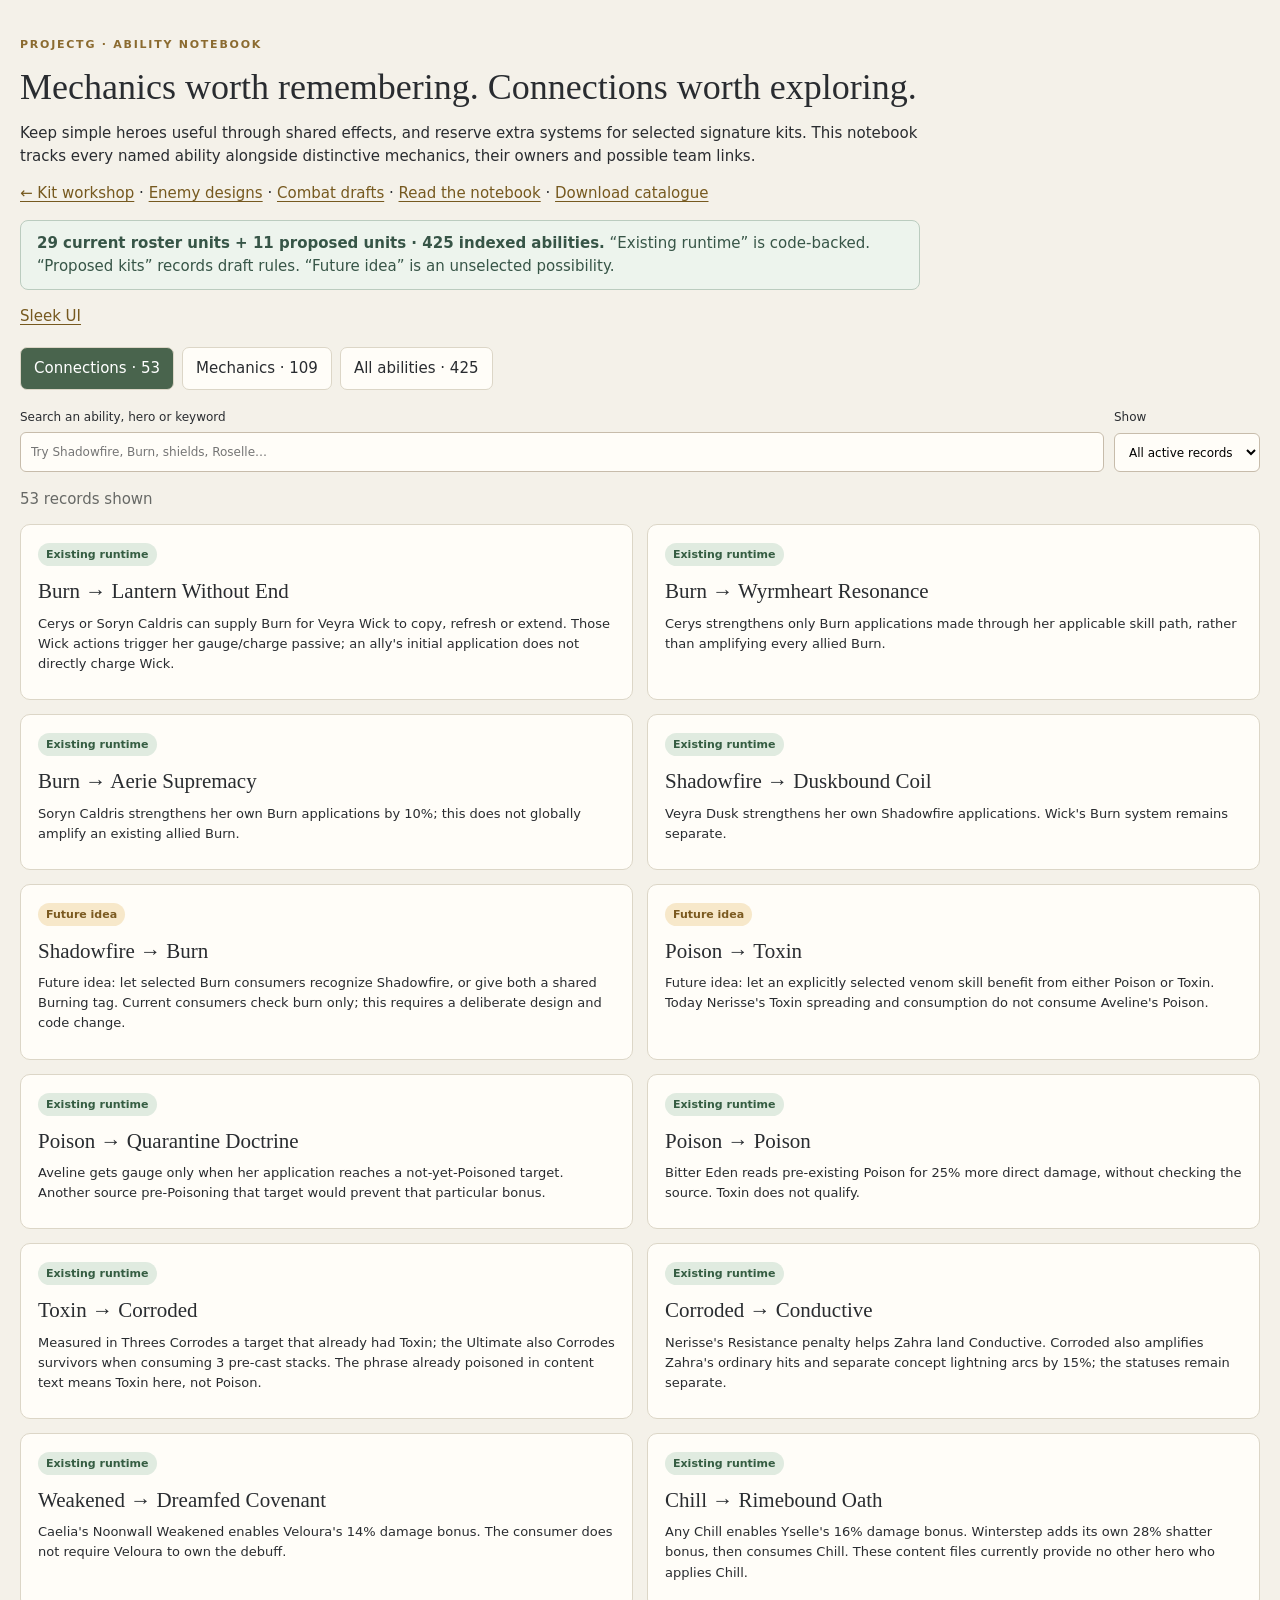
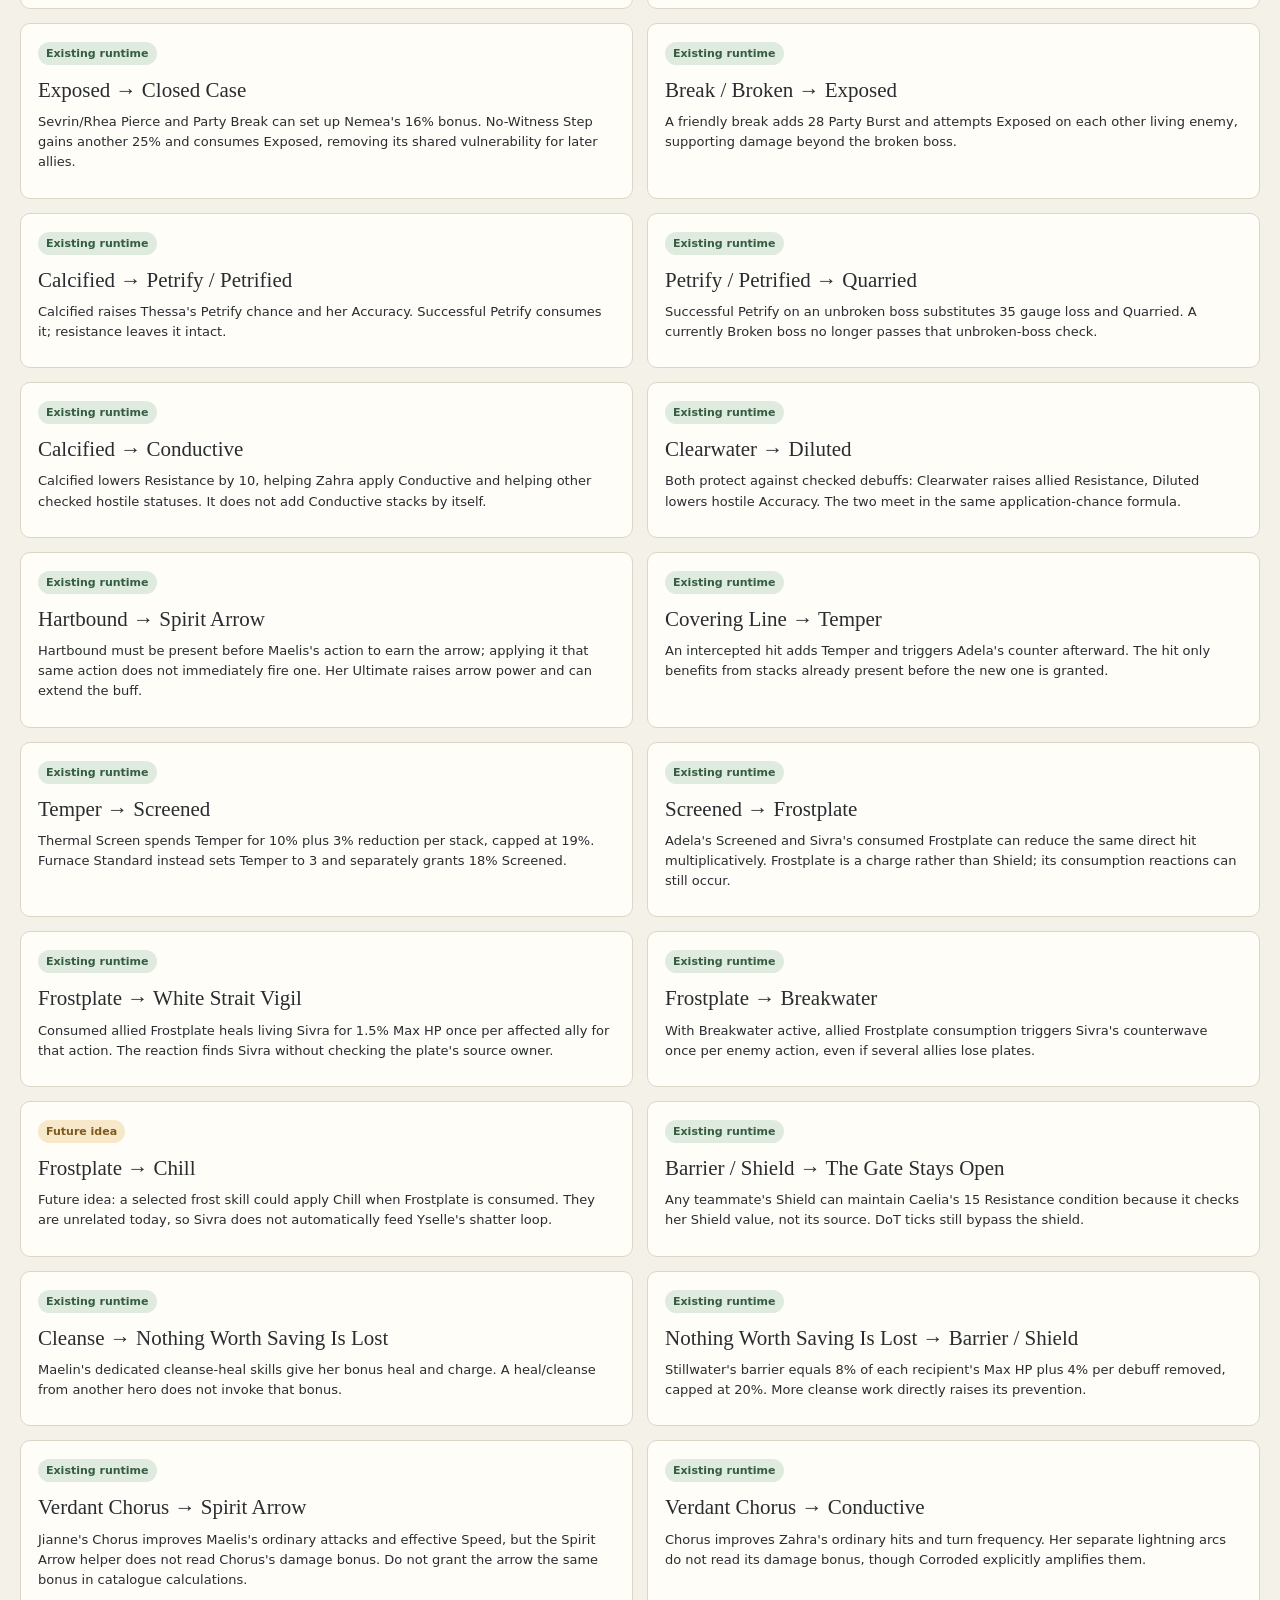
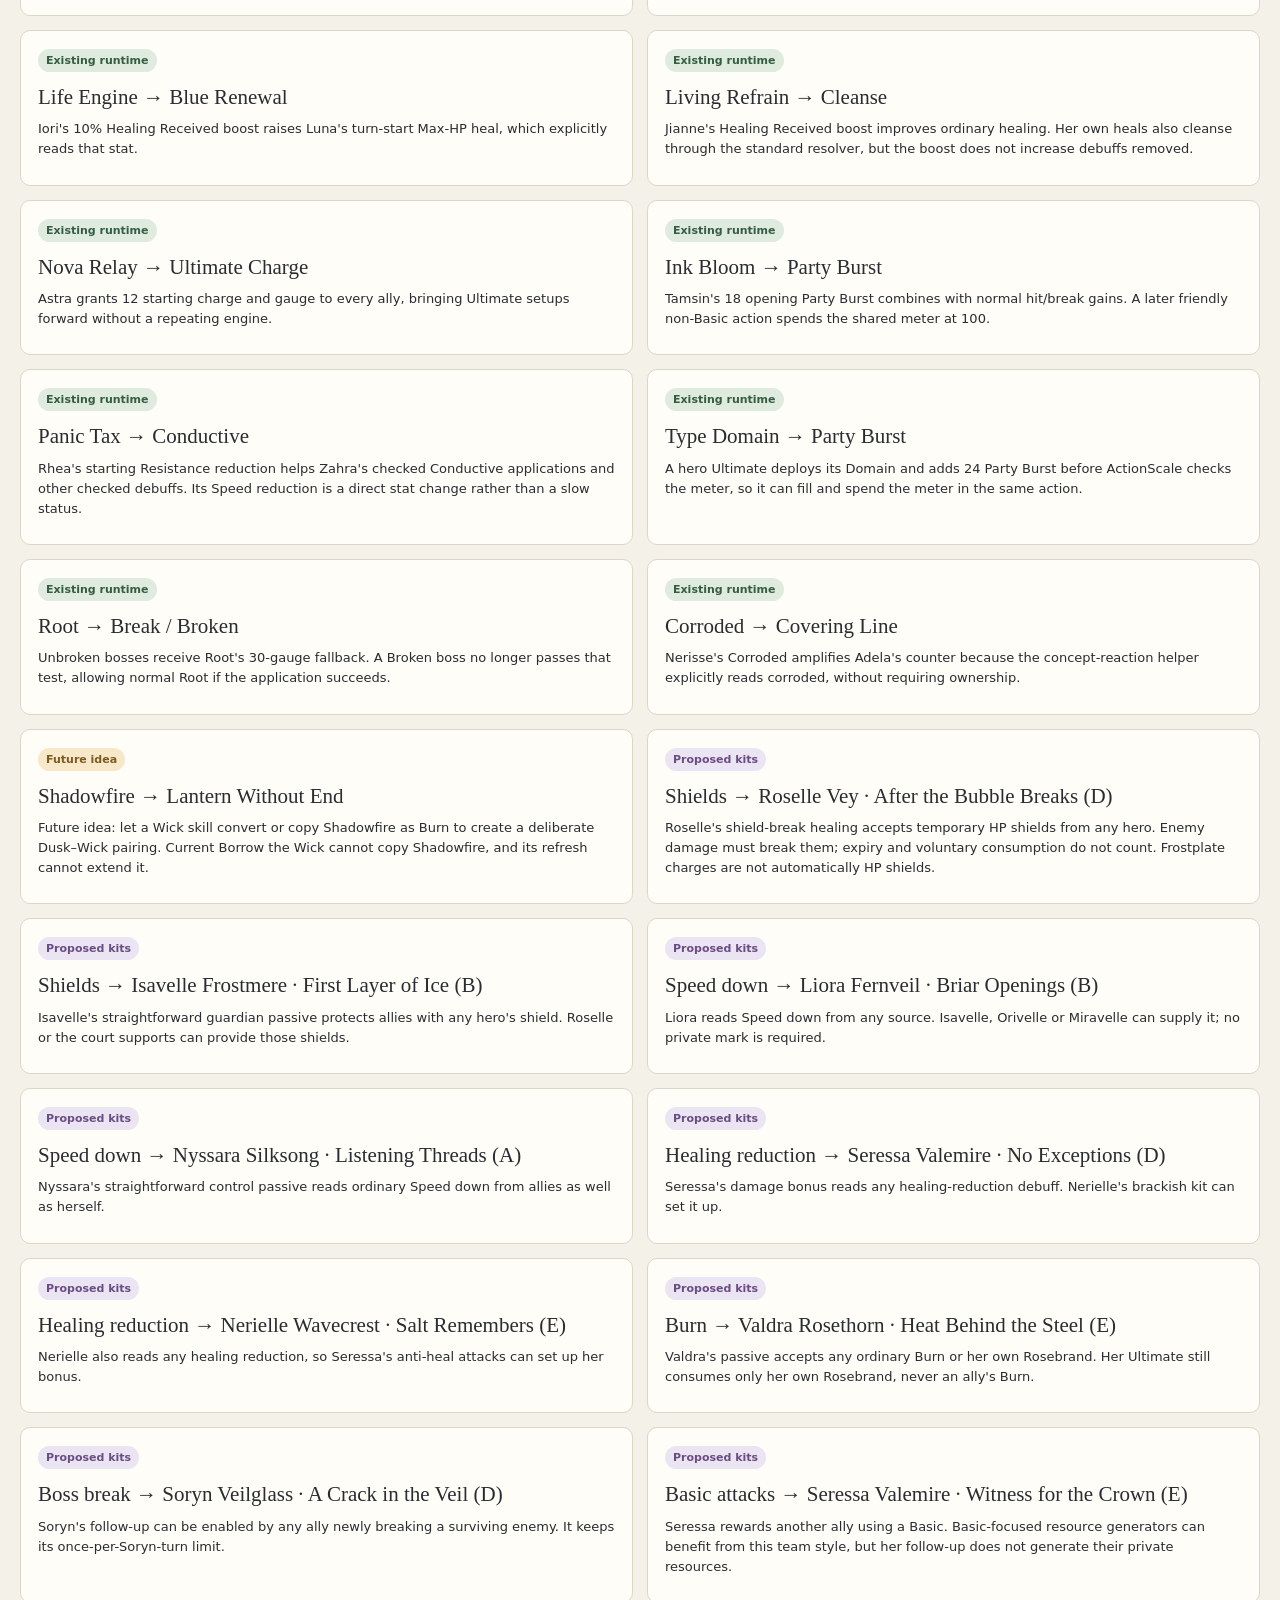
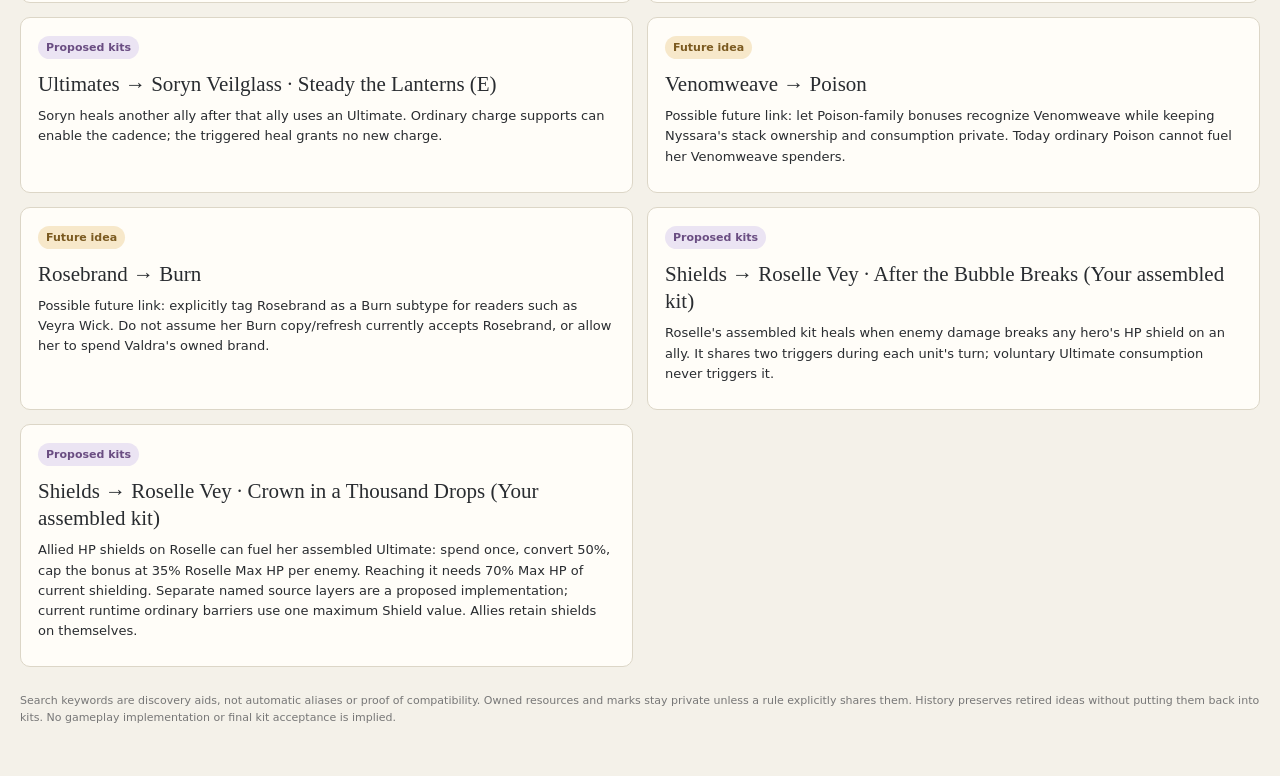
==== commit 24951b12: "Publish current ProjectG character and kit review" ====
--- a/abilities.html
+++ b/abilities.html
@@ -1 +1 @@
-<!doctype html><html lang="en"><head><meta charset="utf-8"><meta name="viewport" content="width=device-width,initial-scale=1"><title>ProjectG · Ability &amp; synergy catalogue</title><link rel="stylesheet" href="kit-options/workshop.css"><style>body{background:#f4f1e9}.catalogue{max-width:1300px;margin:auto;padding:28px 20px 50px}.catalogue h1{font-size:36px}.catalogue h2{font:500 21px/1.3 Georgia,serif;margin:8px 0}.catalogue header p{max-width:900px}.catalogue nav{display:flex;flex-wrap:wrap;gap:8px;margin:18px 0}.catalogue nav button[aria-pressed="true"]{background:#49644d;color:white}.controls{display:flex;gap:10px;flex-wrap:wrap;margin:16px 0}.controls label{font-size:12px;display:grid;gap:5px}.controls input,.controls select{padding:10px;border:1px solid #c7bcab;border-radius:6px;font:inherit;background:#fffdf8}.search-label{flex:1;min-width:210px}.entries{display:grid;grid-template-columns:repeat(2,minmax(0,1fr));gap:14px}.entry{background:#fffdf8;border:1px solid #dcd6c7;border-radius:10px;padding:17px;min-width:0}.entry p{font-size:13px;margin:8px 0}.entry details{font-size:12px;margin-top:10px}.entry code{overflow-wrap:anywhere;font-size:10px}.entry .tags{color:#68665e;font-size:11px}.state-existing{background:#e0ebe0;color:#355d42}.state-draft{background:#ebe4f3;color:#6a4d82}.state-idea{background:#f7e8ca;color:#7b5a20}.state-retired{background:#e4e4e4;color:#666}[hidden]{display:none!important}.catalogue footer{font-size:11px;color:#777;margin-top:25px}@media(max-width:650px){.entries{grid-template-columns:1fr}.catalogue h1{font-size:30px}}</style></head><body><main class="catalogue"><header><p class="eyebrow">ProjectG · Ability notebook</p><h1>Mechanics worth remembering. Connections worth exploring.</h1><p>Keep simple heroes useful through shared effects, and reserve extra systems for selected signature kits. This notebook tracks every named ability alongside distinctive mechanics, their owners and possible team links.</p><p><a href="kits.html">← Kit workshop</a> · <a href="enemies.html">Enemy designs</a> · <a href="combat.html">Combat drafts</a> · <a href="kit-options/ABILITY_CATALOGUE.md">Read the notebook</a> · <a href="kit-options/ability-catalogue.json" download>Download catalogue</a></p><p class="status-banner"><strong>29 current roster units + 11 proposed units · 425 indexed abilities.</strong> “Existing runtime” is code-backed. “Proposed kits” records draft rules. “Future idea” is an unselected possibility.</p></header><nav aria-label="Catalogue view"><button type="button" data-view-button="connections">Connections · 53</button><button type="button" data-view-button="mechanics">Mechanics · 109</button><button type="button" data-view-button="abilities">All abilities · 425</button></nav><div class="controls"><label class="search-label">Search an ability, hero or keyword<input type="search" id="search" placeholder="Try Shadowfire, Burn, shields, Roselle…"></label><label>Show<select id="state"><option value="active">All active records</option><option value="existing">Existing runtime</option><option value="draft">Proposed kits</option><option value="idea">Future ideas</option><option value="keyword">Shared keywords</option><option value="retired">History</option></select></label></div><p class="muted" id="result-count" role="status"></p><section class="catalogue-section entries" data-view="connections" aria-label="Synergy connections"><article class="entry" data-state="existing" data-search="{&quot;from&quot;: &quot;runtime-burn&quot;, &quot;to&quot;: &quot;runtime-lantern-without-end&quot;, &quot;status&quot;: &quot;existing&quot;, &quot;note&quot;: &quot;cerys or soryn caldris can supply burn for veyra wick to copy, refresh or extend. those wick actions trigger her gauge/charge passive; an ally&#x27;s initial application does not directly charge wick.&quot;, &quot;unitids&quot;: [&quot;cerys&quot;, &quot;soryn&quot;, &quot;veyra-wick&quot;], &quot;id&quot;: &quot;runtime-link-001&quot;}"><span class="badge state-existing">Existing runtime</span><h2>Burn → Lantern Without End</h2><p>Cerys or Soryn Caldris can supply Burn for Veyra Wick to copy, refresh or extend. Those Wick actions trigger her gauge/charge passive; an ally&#x27;s initial application does not directly charge Wick.</p></article><article class="entry" data-state="existing" data-search="{&quot;from&quot;: &quot;runtime-burn&quot;, &quot;to&quot;: &quot;runtime-wyrmheart-resonance&quot;, &quot;status&quot;: &quot;existing&quot;, &quot;note&quot;: &quot;cerys strengthens only burn applications made through her applicable skill path, rather than amplifying every allied burn.&quot;, &quot;unitids&quot;: [&quot;cerys&quot;], &quot;id&quot;: &quot;runtime-link-002&quot;}"><span class="badge state-existing">Existing runtime</span><h2>Burn → Wyrmheart Resonance</h2><p>Cerys strengthens only Burn applications made through her applicable skill path, rather than amplifying every allied Burn.</p></article><article class="entry" data-state="existing" data-search="{&quot;from&quot;: &quot;runtime-burn&quot;, &quot;to&quot;: &quot;runtime-aerie-supremacy&quot;, &quot;status&quot;: &quot;existing&quot;, &quot;note&quot;: &quot;soryn caldris strengthens her own burn applications by 10%; this does not globally amplify an existing allied burn.&quot;, &quot;unitids&quot;: [&quot;soryn&quot;], &quot;id&quot;: &quot;runtime-link-003&quot;}"><span class="badge state-existing">Existing runtime</span><h2>Burn → Aerie Supremacy</h2><p>Soryn Caldris strengthens her own Burn applications by 10%; this does not globally amplify an existing allied Burn.</p></article><article class="entry" data-state="existing" data-search="{&quot;from&quot;: &quot;runtime-shadowfire&quot;, &quot;to&quot;: &quot;runtime-duskbound-coil&quot;, &quot;status&quot;: &quot;existing&quot;, &quot;note&quot;: &quot;veyra dusk strengthens her own shadowfire applications. wick&#x27;s burn system remains separate.&quot;, &quot;unitids&quot;: [&quot;veyra&quot;], &quot;id&quot;: &quot;runtime-link-004&quot;}"><span class="badge state-existing">Existing runtime</span><h2>Shadowfire → Duskbound Coil</h2><p>Veyra Dusk strengthens her own Shadowfire applications. Wick&#x27;s Burn system remains separate.</p></article><article class="entry" data-state="idea" data-search="{&quot;from&quot;: &quot;runtime-shadowfire&quot;, &quot;to&quot;: &quot;runtime-burn&quot;, &quot;status&quot;: &quot;idea&quot;, &quot;note&quot;: &quot;future idea: let selected burn consumers recognize shadowfire, or give both a shared burning tag. current consumers check burn only; this requires a deliberate design and code change.&quot;, &quot;unitids&quot;: [&quot;veyra&quot;, &quot;veyra-wick&quot;, &quot;cerys&quot;, &quot;soryn&quot;], &quot;id&quot;: &quot;runtime-link-005&quot;}"><span class="badge state-idea">Future idea</span><h2>Shadowfire → Burn</h2><p>Future idea: let selected Burn consumers recognize Shadowfire, or give both a shared Burning tag. Current consumers check burn only; this requires a deliberate design and code change.</p></article><article class="entry" data-state="idea" data-search="{&quot;from&quot;: &quot;runtime-poison&quot;, &quot;to&quot;: &quot;runtime-toxin&quot;, &quot;status&quot;: &quot;idea&quot;, &quot;note&quot;: &quot;future idea: let an explicitly selected venom skill benefit from either poison or toxin. today nerisse&#x27;s toxin spreading and consumption do not consume aveline&#x27;s poison.&quot;, &quot;unitids&quot;: [&quot;aveline&quot;, &quot;nerisse&quot;], &quot;id&quot;: &quot;runtime-link-006&quot;}"><span class="badge state-idea">Future idea</span><h2>Poison → Toxin</h2><p>Future idea: let an explicitly selected venom skill benefit from either Poison or Toxin. Today Nerisse&#x27;s Toxin spreading and consumption do not consume Aveline&#x27;s Poison.</p></article><article class="entry" data-state="existing" data-search="{&quot;from&quot;: &quot;runtime-poison&quot;, &quot;to&quot;: &quot;runtime-quarantine-doctrine&quot;, &quot;status&quot;: &quot;existing&quot;, &quot;note&quot;: &quot;aveline gets gauge only when her application reaches a not-yet-poisoned target. another source pre-poisoning that target would prevent that particular bonus.&quot;, &quot;unitids&quot;: [&quot;aveline&quot;], &quot;id&quot;: &quot;runtime-link-007&quot;}"><span class="badge state-existing">Existing runtime</span><h2>Poison → Quarantine Doctrine</h2><p>Aveline gets gauge only when her application reaches a not-yet-Poisoned target. Another source pre-Poisoning that target would prevent that particular bonus.</p></article><article class="entry" data-state="existing" data-search="{&quot;from&quot;: &quot;runtime-poison&quot;, &quot;to&quot;: &quot;runtime-poison&quot;, &quot;status&quot;: &quot;existing&quot;, &quot;note&quot;: &quot;bitter eden reads pre-existing poison for 25% more direct damage, without checking the source. toxin does not qualify.&quot;, &quot;unitids&quot;: [&quot;aveline&quot;], &quot;id&quot;: &quot;runtime-link-008&quot;}"><span class="badge state-existing">Existing runtime</span><h2>Poison → Poison</h2><p>Bitter Eden reads pre-existing Poison for 25% more direct damage, without checking the source. Toxin does not qualify.</p></article><article class="entry" data-state="existing" data-search="{&quot;from&quot;: &quot;runtime-toxin&quot;, &quot;to&quot;: &quot;runtime-corroded&quot;, &quot;status&quot;: &quot;existing&quot;, &quot;note&quot;: &quot;measured in threes corrodes a target that already had toxin; the ultimate also corrodes survivors when consuming 3 pre-cast stacks. the phrase already poisoned in content text means toxin here, not poison.&quot;, &quot;unitids&quot;: [&quot;nerisse&quot;], &quot;id&quot;: &quot;runtime-link-009&quot;}"><span class="badge state-existing">Existing runtime</span><h2>Toxin → Corroded</h2><p>Measured in Threes Corrodes a target that already had Toxin; the Ultimate also Corrodes survivors when consuming 3 pre-cast stacks. The phrase already poisoned in content text means Toxin here, not Poison.</p></article><article class="entry" data-state="existing" data-search="{&quot;from&quot;: &quot;runtime-corroded&quot;, &quot;to&quot;: &quot;runtime-conductive&quot;, &quot;status&quot;: &quot;existing&quot;, &quot;note&quot;: &quot;nerisse&#x27;s resistance penalty helps zahra land conductive. corroded also amplifies zahra&#x27;s ordinary hits and separate concept lightning arcs by 15%; the statuses remain separate.&quot;, &quot;unitids&quot;: [&quot;nerisse&quot;, &quot;zahra&quot;], &quot;id&quot;: &quot;runtime-link-010&quot;}"><span class="badge state-existing">Existing runtime</span><h2>Corroded → Conductive</h2><p>Nerisse&#x27;s Resistance penalty helps Zahra land Conductive. Corroded also amplifies Zahra&#x27;s ordinary hits and separate concept lightning arcs by 15%; the statuses remain separate.</p></article><article class="entry" data-state="existing" data-search="{&quot;from&quot;: &quot;runtime-weakened&quot;, &quot;to&quot;: &quot;runtime-dreamfed-covenant&quot;, &quot;status&quot;: &quot;existing&quot;, &quot;note&quot;: &quot;caelia&#x27;s noonwall weakened enables veloura&#x27;s 14% damage bonus. the consumer does not require veloura to own the debuff.&quot;, &quot;unitids&quot;: [&quot;caelia&quot;, &quot;veloura&quot;], &quot;id&quot;: &quot;runtime-link-011&quot;}"><span class="badge state-existing">Existing runtime</span><h2>Weakened → Dreamfed Covenant</h2><p>Caelia&#x27;s Noonwall Weakened enables Veloura&#x27;s 14% damage bonus. The consumer does not require Veloura to own the debuff.</p></article><article class="entry" data-state="existing" data-search="{&quot;from&quot;: &quot;runtime-chill&quot;, &quot;to&quot;: &quot;runtime-rimebound-oath&quot;, &quot;status&quot;: &quot;existing&quot;, &quot;note&quot;: &quot;any chill enables yselle&#x27;s 16% damage bonus. winterstep adds its own 28% shatter bonus, then consumes chill. these content files currently provide no other hero who applies chill.&quot;, &quot;unitids&quot;: [&quot;yselle&quot;], &quot;id&quot;: &quot;runtime-link-012&quot;}"><span class="badge state-existing">Existing runtime</span><h2>Chill → Rimebound Oath</h2><p>Any Chill enables Yselle&#x27;s 16% damage bonus. Winterstep adds its own 28% shatter bonus, then consumes Chill. These content files currently provide no other hero who applies Chill.</p></article><article class="entry" data-state="existing" data-search="{&quot;from&quot;: &quot;runtime-exposed&quot;, &quot;to&quot;: &quot;runtime-closed-case&quot;, &quot;status&quot;: &quot;existing&quot;, &quot;note&quot;: &quot;sevrin/rhea pierce and party break can set up nemea&#x27;s 16% bonus. no-witness step gains another 25% and consumes exposed, removing its shared vulnerability for later allies.&quot;, &quot;unitids&quot;: [&quot;sevrin&quot;, &quot;rhea&quot;, &quot;nemea&quot;], &quot;id&quot;: &quot;runtime-link-013&quot;}"><span class="badge state-existing">Existing runtime</span><h2>Exposed → Closed Case</h2><p>Sevrin/Rhea Pierce and Party Break can set up Nemea&#x27;s 16% bonus. No-Witness Step gains another 25% and consumes Exposed, removing its shared vulnerability for later allies.</p></article><article class="entry" data-state="existing" data-search="{&quot;from&quot;: &quot;runtime-broken&quot;, &quot;to&quot;: &quot;runtime-exposed&quot;, &quot;status&quot;: &quot;existing&quot;, &quot;note&quot;: &quot;a friendly break adds 28 party burst and attempts exposed on each other living enemy, supporting damage beyond the broken boss.&quot;, &quot;unitids&quot;: [&quot;nemea&quot;], &quot;id&quot;: &quot;runtime-link-014&quot;}"><span class="badge state-existing">Existing runtime</span><h2>Break / Broken → Exposed</h2><p>A friendly break adds 28 Party Burst and attempts Exposed on each other living enemy, supporting damage beyond the broken boss.</p></article><article class="entry" data-state="existing" data-search="{&quot;from&quot;: &quot;runtime-calcified&quot;, &quot;to&quot;: &quot;runtime-petrify&quot;, &quot;status&quot;: &quot;existing&quot;, &quot;note&quot;: &quot;calcified raises thessa&#x27;s petrify chance and her accuracy. successful petrify consumes it; resistance leaves it intact.&quot;, &quot;unitids&quot;: [&quot;thessa&quot;], &quot;id&quot;: &quot;runtime-link-015&quot;}"><span class="badge state-existing">Existing runtime</span><h2>Calcified → Petrify / Petrified</h2><p>Calcified raises Thessa&#x27;s Petrify chance and her Accuracy. Successful Petrify consumes it; resistance leaves it intact.</p></article><article class="entry" data-state="existing" data-search="{&quot;from&quot;: &quot;runtime-petrify&quot;, &quot;to&quot;: &quot;runtime-quarried&quot;, &quot;status&quot;: &quot;existing&quot;, &quot;note&quot;: &quot;successful petrify on an unbroken boss substitutes 35 gauge loss and quarried. a currently broken boss no longer passes that unbroken-boss check.&quot;, &quot;unitids&quot;: [&quot;thessa&quot;], &quot;id&quot;: &quot;runtime-link-016&quot;}"><span class="badge state-existing">Existing runtime</span><h2>Petrify / Petrified → Quarried</h2><p>Successful Petrify on an unbroken boss substitutes 35 gauge loss and Quarried. A currently Broken boss no longer passes that unbroken-boss check.</p></article><article class="entry" data-state="existing" data-search="{&quot;from&quot;: &quot;runtime-calcified&quot;, &quot;to&quot;: &quot;runtime-conductive&quot;, &quot;status&quot;: &quot;existing&quot;, &quot;note&quot;: &quot;calcified lowers resistance by 10, helping zahra apply conductive and helping other checked hostile statuses. it does not add conductive stacks by itself.&quot;, &quot;unitids&quot;: [&quot;thessa&quot;, &quot;zahra&quot;], &quot;id&quot;: &quot;runtime-link-017&quot;}"><span class="badge state-existing">Existing runtime</span><h2>Calcified → Conductive</h2><p>Calcified lowers Resistance by 10, helping Zahra apply Conductive and helping other checked hostile statuses. It does not add Conductive stacks by itself.</p></article><article class="entry" data-state="existing" data-search="{&quot;from&quot;: &quot;runtime-clearwater&quot;, &quot;to&quot;: &quot;runtime-diluted&quot;, &quot;status&quot;: &quot;existing&quot;, &quot;note&quot;: &quot;both protect against checked debuffs: clearwater raises allied resistance, diluted lowers hostile accuracy. the two meet in the same application-chance formula.&quot;, &quot;unitids&quot;: [&quot;maelin&quot;], &quot;id&quot;: &quot;runtime-link-018&quot;}"><span class="badge state-existing">Existing runtime</span><h2>Clearwater → Diluted</h2><p>Both protect against checked debuffs: Clearwater raises allied Resistance, Diluted lowers hostile Accuracy. The two meet in the same application-chance formula.</p></article><article class="entry" data-state="existing" data-search="{&quot;from&quot;: &quot;runtime-hartbound&quot;, &quot;to&quot;: &quot;runtime-spirit-arrow&quot;, &quot;status&quot;: &quot;existing&quot;, &quot;note&quot;: &quot;hartbound must be present before maelis&#x27;s action to earn the arrow; applying it that same action does not immediately fire one. her ultimate raises arrow power and can extend the buff.&quot;, &quot;unitids&quot;: [&quot;maelis&quot;], &quot;id&quot;: &quot;runtime-link-019&quot;}"><span class="badge state-existing">Existing runtime</span><h2>Hartbound → Spirit Arrow</h2><p>Hartbound must be present before Maelis&#x27;s action to earn the arrow; applying it that same action does not immediately fire one. Her Ultimate raises arrow power and can extend the buff.</p></article><article class="entry" data-state="existing" data-search="{&quot;from&quot;: &quot;runtime-covering-line&quot;, &quot;to&quot;: &quot;runtime-temper&quot;, &quot;status&quot;: &quot;existing&quot;, &quot;note&quot;: &quot;an intercepted hit adds temper and triggers adela&#x27;s counter afterward. the hit only benefits from stacks already present before the new one is granted.&quot;, &quot;unitids&quot;: [&quot;adela&quot;], &quot;id&quot;: &quot;runtime-link-020&quot;}"><span class="badge state-existing">Existing runtime</span><h2>Covering Line → Temper</h2><p>An intercepted hit adds Temper and triggers Adela&#x27;s counter afterward. The hit only benefits from stacks already present before the new one is granted.</p></article><article class="entry" data-state="existing" data-search="{&quot;from&quot;: &quot;runtime-temper&quot;, &quot;to&quot;: &quot;runtime-screened&quot;, &quot;status&quot;: &quot;existing&quot;, &quot;note&quot;: &quot;thermal screen spends temper for 10% plus 3% reduction per stack, capped at 19%. furnace standard instead sets temper to 3 and separately grants 18% screened.&quot;, &quot;unitids&quot;: [&quot;adela&quot;], &quot;id&quot;: &quot;runtime-link-021&quot;}"><span class="badge state-existing">Existing runtime</span><h2>Temper → Screened</h2><p>Thermal Screen spends Temper for 10% plus 3% reduction per stack, capped at 19%. Furnace Standard instead sets Temper to 3 and separately grants 18% Screened.</p></article><article class="entry" data-state="existing" data-search="{&quot;from&quot;: &quot;runtime-screened&quot;, &quot;to&quot;: &quot;runtime-frostplate&quot;, &quot;status&quot;: &quot;existing&quot;, &quot;note&quot;: &quot;adela&#x27;s screened and sivra&#x27;s consumed frostplate can reduce the same direct hit multiplicatively. frostplate is a charge rather than shield; its consumption reactions can still occur.&quot;, &quot;unitids&quot;: [&quot;adela&quot;, &quot;sivra&quot;], &quot;id&quot;: &quot;runtime-link-022&quot;}"><span class="badge state-existing">Existing runtime</span><h2>Screened → Frostplate</h2><p>Adela&#x27;s Screened and Sivra&#x27;s consumed Frostplate can reduce the same direct hit multiplicatively. Frostplate is a charge rather than Shield; its consumption reactions can still occur.</p></article><article class="entry" data-state="existing" data-search="{&quot;from&quot;: &quot;runtime-frostplate&quot;, &quot;to&quot;: &quot;runtime-white-strait-vigil&quot;, &quot;status&quot;: &quot;existing&quot;, &quot;note&quot;: &quot;consumed allied frostplate heals living sivra for 1.5% max hp once per affected ally for that action. the reaction finds sivra without checking the plate&#x27;s source owner.&quot;, &quot;unitids&quot;: [&quot;sivra&quot;], &quot;id&quot;: &quot;runtime-link-023&quot;}"><span class="badge state-existing">Existing runtime</span><h2>Frostplate → White Strait Vigil</h2><p>Consumed allied Frostplate heals living Sivra for 1.5% Max HP once per affected ally for that action. The reaction finds Sivra without checking the plate&#x27;s source owner.</p></article><article class="entry" data-state="existing" data-search="{&quot;from&quot;: &quot;runtime-frostplate&quot;, &quot;to&quot;: &quot;runtime-breakwater&quot;, &quot;status&quot;: &quot;existing&quot;, &quot;note&quot;: &quot;with breakwater active, allied frostplate consumption triggers sivra&#x27;s counterwave once per enemy action, even if several allies lose plates.&quot;, &quot;unitids&quot;: [&quot;sivra&quot;], &quot;id&quot;: &quot;runtime-link-024&quot;}"><span class="badge state-existing">Existing runtime</span><h2>Frostplate → Breakwater</h2><p>With Breakwater active, allied Frostplate consumption triggers Sivra&#x27;s counterwave once per enemy action, even if several allies lose plates.</p></article><article class="entry" data-state="idea" data-search="{&quot;from&quot;: &quot;runtime-frostplate&quot;, &quot;to&quot;: &quot;runtime-chill&quot;, &quot;status&quot;: &quot;idea&quot;, &quot;note&quot;: &quot;future idea: a selected frost skill could apply chill when frostplate is consumed. they are unrelated today, so sivra does not automatically feed yselle&#x27;s shatter loop.&quot;, &quot;unitids&quot;: [&quot;sivra&quot;, &quot;yselle&quot;], &quot;id&quot;: &quot;runtime-link-025&quot;}"><span class="badge state-idea">Future idea</span><h2>Frostplate → Chill</h2><p>Future idea: a selected frost skill could apply Chill when Frostplate is consumed. They are unrelated today, so Sivra does not automatically feed Yselle&#x27;s shatter loop.</p></article><article class="entry" data-state="existing" data-search="{&quot;from&quot;: &quot;runtime-barrier&quot;, &quot;to&quot;: &quot;runtime-gate-stays-open&quot;, &quot;status&quot;: &quot;existing&quot;, &quot;note&quot;: &quot;any teammate&#x27;s shield can maintain caelia&#x27;s 15 resistance condition because it checks her shield value, not its source. dot ticks still bypass the shield.&quot;, &quot;unitids&quot;: [&quot;caelia&quot;, &quot;maelin&quot;, &quot;selene&quot;], &quot;id&quot;: &quot;runtime-link-026&quot;}"><span class="badge state-existing">Existing runtime</span><h2>Barrier / Shield → The Gate Stays Open</h2><p>Any teammate&#x27;s Shield can maintain Caelia&#x27;s 15 Resistance condition because it checks her Shield value, not its source. DoT ticks still bypass the shield.</p></article><article class="entry" data-state="existing" data-search="{&quot;from&quot;: &quot;runtime-cleanse&quot;, &quot;to&quot;: &quot;runtime-nothing-lost&quot;, &quot;status&quot;: &quot;existing&quot;, &quot;note&quot;: &quot;maelin&#x27;s dedicated cleanse-heal skills give her bonus heal and charge. a heal/cleanse from another hero does not invoke that bonus.&quot;, &quot;unitids&quot;: [&quot;maelin&quot;, &quot;luna&quot;, &quot;iori&quot;, &quot;selene&quot;, &quot;jianne&quot;], &quot;id&quot;: &quot;runtime-link-027&quot;}"><span class="badge state-existing">Existing runtime</span><h2>Cleanse → Nothing Worth Saving Is Lost</h2><p>Maelin&#x27;s dedicated cleanse-heal skills give her bonus heal and charge. A heal/cleanse from another hero does not invoke that bonus.</p></article><article class="entry" data-state="existing" data-search="{&quot;from&quot;: &quot;runtime-nothing-lost&quot;, &quot;to&quot;: &quot;runtime-barrier&quot;, &quot;status&quot;: &quot;existing&quot;, &quot;note&quot;: &quot;stillwater&#x27;s barrier equals 8% of each recipient&#x27;s max hp plus 4% per debuff removed, capped at 20%. more cleanse work directly raises its prevention.&quot;, &quot;unitids&quot;: [&quot;maelin&quot;], &quot;id&quot;: &quot;runtime-link-028&quot;}"><span class="badge state-existing">Existing runtime</span><h2>Nothing Worth Saving Is Lost → Barrier / Shield</h2><p>Stillwater&#x27;s barrier equals 8% of each recipient&#x27;s Max HP plus 4% per debuff removed, capped at 20%. More cleanse work directly raises its prevention.</p></article><article class="entry" data-state="existing" data-search="{&quot;from&quot;: &quot;runtime-verdant-chorus&quot;, &quot;to&quot;: &quot;runtime-spirit-arrow&quot;, &quot;status&quot;: &quot;existing&quot;, &quot;note&quot;: &quot;jianne&#x27;s chorus improves maelis&#x27;s ordinary attacks and effective speed, but the spirit arrow helper does not read chorus&#x27;s damage bonus. do not grant the arrow the same bonus in catalogue calculations.&quot;, &quot;unitids&quot;: [&quot;jianne&quot;, &quot;maelis&quot;], &quot;id&quot;: &quot;runtime-link-029&quot;}"><span class="badge state-existing">Existing runtime</span><h2>Verdant Chorus → Spirit Arrow</h2><p>Jianne&#x27;s Chorus improves Maelis&#x27;s ordinary attacks and effective Speed, but the Spirit Arrow helper does not read Chorus&#x27;s damage bonus. Do not grant the arrow the same bonus in catalogue calculations.</p></article><article class="entry" data-state="existing" data-search="{&quot;from&quot;: &quot;runtime-verdant-chorus&quot;, &quot;to&quot;: &quot;runtime-conductive&quot;, &quot;status&quot;: &quot;existing&quot;, &quot;note&quot;: &quot;chorus improves zahra&#x27;s ordinary hits and turn frequency. her separate lightning arcs do not read its damage bonus, though corroded explicitly amplifies them.&quot;, &quot;unitids&quot;: [&quot;jianne&quot;, &quot;zahra&quot;], &quot;id&quot;: &quot;runtime-link-030&quot;}"><span class="badge state-existing">Existing runtime</span><h2>Verdant Chorus → Conductive</h2><p>Chorus improves Zahra&#x27;s ordinary hits and turn frequency. Her separate lightning arcs do not read its damage bonus, though Corroded explicitly amplifies them.</p></article><article class="entry" data-state="existing" data-search="{&quot;from&quot;: &quot;runtime-life-engine&quot;, &quot;to&quot;: &quot;runtime-blue-renewal&quot;, &quot;status&quot;: &quot;existing&quot;, &quot;note&quot;: &quot;iori&#x27;s 10% healing received boost raises luna&#x27;s turn-start max-hp heal, which explicitly reads that stat.&quot;, &quot;unitids&quot;: [&quot;iori&quot;, &quot;luna&quot;], &quot;id&quot;: &quot;runtime-link-031&quot;}"><span class="badge state-existing">Existing runtime</span><h2>Life Engine → Blue Renewal</h2><p>Iori&#x27;s 10% Healing Received boost raises Luna&#x27;s turn-start Max-HP heal, which explicitly reads that stat.</p></article><article class="entry" data-state="existing" data-search="{&quot;from&quot;: &quot;runtime-living-refrain&quot;, &quot;to&quot;: &quot;runtime-cleanse&quot;, &quot;status&quot;: &quot;existing&quot;, &quot;note&quot;: &quot;jianne&#x27;s healing received boost improves ordinary healing. her own heals also cleanse through the standard resolver, but the boost does not increase debuffs removed.&quot;, &quot;unitids&quot;: [&quot;jianne&quot;, &quot;luna&quot;, &quot;iori&quot;, &quot;selene&quot;, &quot;maelin&quot;], &quot;id&quot;: &quot;runtime-link-032&quot;}"><span class="badge state-existing">Existing runtime</span><h2>Living Refrain → Cleanse</h2><p>Jianne&#x27;s Healing Received boost improves ordinary healing. Her own heals also cleanse through the standard resolver, but the boost does not increase debuffs removed.</p></article><article class="entry" data-state="existing" data-search="{&quot;from&quot;: &quot;runtime-nova-relay&quot;, &quot;to&quot;: &quot;runtime-ultimate-charge&quot;, &quot;status&quot;: &quot;existing&quot;, &quot;note&quot;: &quot;astra grants 12 starting charge and gauge to every ally, bringing ultimate setups forward without a repeating engine.&quot;, &quot;unitids&quot;: [&quot;astra&quot;], &quot;id&quot;: &quot;runtime-link-033&quot;}"><span class="badge state-existing">Existing runtime</span><h2>Nova Relay → Ultimate Charge</h2><p>Astra grants 12 starting charge and gauge to every ally, bringing Ultimate setups forward without a repeating engine.</p></article><article class="entry" data-state="existing" data-search="{&quot;from&quot;: &quot;runtime-ink-bloom&quot;, &quot;to&quot;: &quot;runtime-party-burst&quot;, &quot;status&quot;: &quot;existing&quot;, &quot;note&quot;: &quot;tamsin&#x27;s 18 opening party burst combines with normal hit/break gains. a later friendly non-basic action spends the shared meter at 100.&quot;, &quot;unitids&quot;: [&quot;tamsin&quot;], &quot;id&quot;: &quot;runtime-link-034&quot;}"><span class="badge state-existing">Existing runtime</span><h2>Ink Bloom → Party Burst</h2><p>Tamsin&#x27;s 18 opening Party Burst combines with normal hit/break gains. A later friendly non-Basic action spends the shared meter at 100.</p></article><article class="entry" data-state="existing" data-search="{&quot;from&quot;: &quot;runtime-panic-tax&quot;, &quot;to&quot;: &quot;runtime-conductive&quot;, &quot;status&quot;: &quot;existing&quot;, &quot;note&quot;: &quot;rhea&#x27;s starting resistance reduction helps zahra&#x27;s checked conductive applications and other checked debuffs. its speed reduction is a direct stat change rather than a slow status.&quot;, &quot;unitids&quot;: [&quot;rhea&quot;, &quot;zahra&quot;], &quot;id&quot;: &quot;runtime-link-035&quot;}"><span class="badge state-existing">Existing runtime</span><h2>Panic Tax → Conductive</h2><p>Rhea&#x27;s starting Resistance reduction helps Zahra&#x27;s checked Conductive applications and other checked debuffs. Its Speed reduction is a direct stat change rather than a slow status.</p></article><article class="entry" data-state="existing" data-search="{&quot;from&quot;: &quot;runtime-domain&quot;, &quot;to&quot;: &quot;runtime-party-burst&quot;, &quot;status&quot;: &quot;existing&quot;, &quot;note&quot;: &quot;a hero ultimate deploys its domain and adds 24 party burst before actionscale checks the meter, so it can fill and spend the meter in the same action.&quot;, &quot;unitids&quot;: [&quot;astra&quot;, &quot;tamsin&quot;], &quot;id&quot;: &quot;runtime-link-036&quot;}"><span class="badge state-existing">Existing runtime</span><h2>Type Domain → Party Burst</h2><p>A hero Ultimate deploys its Domain and adds 24 Party Burst before ActionScale checks the meter, so it can fill and spend the meter in the same action.</p></article><article class="entry" data-state="existing" data-search="{&quot;from&quot;: &quot;runtime-root&quot;, &quot;to&quot;: &quot;runtime-broken&quot;, &quot;status&quot;: &quot;existing&quot;, &quot;note&quot;: &quot;unbroken bosses receive root&#x27;s 30-gauge fallback. a broken boss no longer passes that test, allowing normal root if the application succeeds.&quot;, &quot;unitids&quot;: [&quot;aveline&quot;], &quot;id&quot;: &quot;runtime-link-037&quot;}"><span class="badge state-existing">Existing runtime</span><h2>Root → Break / Broken</h2><p>Unbroken bosses receive Root&#x27;s 30-gauge fallback. A Broken boss no longer passes that test, allowing normal Root if the application succeeds.</p></article><article class="entry" data-state="existing" data-search="{&quot;from&quot;: &quot;runtime-corroded&quot;, &quot;to&quot;: &quot;runtime-covering-line&quot;, &quot;status&quot;: &quot;existing&quot;, &quot;note&quot;: &quot;nerisse&#x27;s corroded amplifies adela&#x27;s counter because the concept-reaction helper explicitly reads corroded, without requiring ownership.&quot;, &quot;unitids&quot;: [&quot;nerisse&quot;, &quot;adela&quot;], &quot;id&quot;: &quot;runtime-link-038&quot;}"><span class="badge state-existing">Existing runtime</span><h2>Corroded → Covering Line</h2><p>Nerisse&#x27;s Corroded amplifies Adela&#x27;s counter because the concept-reaction helper explicitly reads corroded, without requiring ownership.</p></article><article class="entry" data-state="idea" data-search="{&quot;from&quot;: &quot;runtime-shadowfire&quot;, &quot;to&quot;: &quot;runtime-lantern-without-end&quot;, &quot;status&quot;: &quot;idea&quot;, &quot;note&quot;: &quot;future idea: let a wick skill convert or copy shadowfire as burn to create a deliberate dusk–wick pairing. current borrow the wick cannot copy shadowfire, and its refresh cannot extend it.&quot;, &quot;unitids&quot;: [&quot;veyra&quot;, &quot;veyra-wick&quot;], &quot;id&quot;: &quot;runtime-link-039&quot;}"><span class="badge state-idea">Future idea</span><h2>Shadowfire → Lantern Without End</h2><p>Future idea: let a Wick skill convert or copy Shadowfire as Burn to create a deliberate Dusk–Wick pairing. Current Borrow the Wick cannot copy Shadowfire, and its refresh cannot extend it.</p></article><article class="entry" data-state="draft" data-search="{&quot;id&quot;: &quot;any-shield-roseguard&quot;, &quot;from&quot;: &quot;keyword-shield&quot;, &quot;to&quot;: &quot;skill:roselle-vey-d-passive&quot;, &quot;status&quot;: &quot;draft&quot;, &quot;note&quot;: &quot;roselle&#x27;s shield-break healing accepts temporary hp shields from any hero. enemy damage must break them; expiry and voluntary consumption do not count. frostplate charges are not automatically hp shields.&quot;}"><span class="badge state-draft">Proposed kits</span><h2>Shields → Roselle Vey · After the Bubble Breaks (D)</h2><p>Roselle&#x27;s shield-break healing accepts temporary HP shields from any hero. Enemy damage must break them; expiry and voluntary consumption do not count. Frostplate charges are not automatically HP shields.</p></article><article class="entry" data-state="draft" data-search="{&quot;id&quot;: &quot;any-shield-citadel&quot;, &quot;from&quot;: &quot;keyword-shield&quot;, &quot;to&quot;: &quot;skill:isavelle-frostmere-b-passive&quot;, &quot;status&quot;: &quot;draft&quot;, &quot;note&quot;: &quot;isavelle&#x27;s straightforward guardian passive protects allies with any hero&#x27;s shield. roselle or the court supports can provide those shields.&quot;}"><span class="badge state-draft">Proposed kits</span><h2>Shields → Isavelle Frostmere · First Layer of Ice (B)</h2><p>Isavelle&#x27;s straightforward guardian passive protects allies with any hero&#x27;s shield. Roselle or the court supports can provide those shields.</p></article><article class="entry" data-state="draft" data-search="{&quot;id&quot;: &quot;slow-liora&quot;, &quot;from&quot;: &quot;keyword-speed-down&quot;, &quot;to&quot;: &quot;skill:liora-fernveil-b-passive&quot;, &quot;status&quot;: &quot;draft&quot;, &quot;note&quot;: &quot;liora reads speed down from any source. isavelle, orivelle or miravelle can supply it; no private mark is required.&quot;}"><span class="badge state-draft">Proposed kits</span><h2>Speed down → Liora Fernveil · Briar Openings (B)</h2><p>Liora reads Speed down from any source. Isavelle, Orivelle or Miravelle can supply it; no private mark is required.</p></article><article class="entry" data-state="draft" data-search="{&quot;id&quot;: &quot;slow-nyssara&quot;, &quot;from&quot;: &quot;keyword-speed-down&quot;, &quot;to&quot;: &quot;skill:nyssara-silksong-a-passive&quot;, &quot;status&quot;: &quot;draft&quot;, &quot;note&quot;: &quot;nyssara&#x27;s straightforward control passive reads ordinary speed down from allies as well as herself.&quot;}"><span class="badge state-draft">Proposed kits</span><h2>Speed down → Nyssara Silksong · Listening Threads (A)</h2><p>Nyssara&#x27;s straightforward control passive reads ordinary Speed down from allies as well as herself.</p></article><article class="entry" data-state="draft" data-search="{&quot;id&quot;: &quot;antiheal-seressa&quot;, &quot;from&quot;: &quot;keyword-healing-reduction&quot;, &quot;to&quot;: &quot;skill:seressa-valemire-d-passive&quot;, &quot;status&quot;: &quot;draft&quot;, &quot;note&quot;: &quot;seressa&#x27;s damage bonus reads any healing-reduction debuff. nerielle&#x27;s brackish kit can set it up.&quot;}"><span class="badge state-draft">Proposed kits</span><h2>Healing reduction → Seressa Valemire · No Exceptions (D)</h2><p>Seressa&#x27;s damage bonus reads any healing-reduction debuff. Nerielle&#x27;s brackish kit can set it up.</p></article><article class="entry" data-state="draft" data-search="{&quot;id&quot;: &quot;antiheal-nerielle&quot;, &quot;from&quot;: &quot;keyword-healing-reduction&quot;, &quot;to&quot;: &quot;skill:nerielle-wavecrest-e-passive&quot;, &quot;status&quot;: &quot;draft&quot;, &quot;note&quot;: &quot;nerielle also reads any healing reduction, so seressa&#x27;s anti-heal attacks can set up her bonus.&quot;}"><span class="badge state-draft">Proposed kits</span><h2>Healing reduction → Nerielle Wavecrest · Salt Remembers (E)</h2><p>Nerielle also reads any healing reduction, so Seressa&#x27;s anti-heal attacks can set up her bonus.</p></article><article class="entry" data-state="draft" data-search="{&quot;id&quot;: &quot;burn-cinderlance&quot;, &quot;from&quot;: &quot;keyword-burn&quot;, &quot;to&quot;: &quot;skill:valdra-rosethorn-e-passive&quot;, &quot;status&quot;: &quot;draft&quot;, &quot;note&quot;: &quot;valdra&#x27;s passive accepts any ordinary burn or her own rosebrand. her ultimate still consumes only her own rosebrand, never an ally&#x27;s burn.&quot;}"><span class="badge state-draft">Proposed kits</span><h2>Burn → Valdra Rosethorn · Heat Behind the Steel (E)</h2><p>Valdra&#x27;s passive accepts any ordinary Burn or her own Rosebrand. Her Ultimate still consumes only her own Rosebrand, never an ally&#x27;s Burn.</p></article><article class="entry" data-state="draft" data-search="{&quot;id&quot;: &quot;break-shrineclaws&quot;, &quot;from&quot;: &quot;keyword-break&quot;, &quot;to&quot;: &quot;skill:soryn-veilglass-d-passive&quot;, &quot;status&quot;: &quot;draft&quot;, &quot;note&quot;: &quot;soryn&#x27;s follow-up can be enabled by any ally newly breaking a surviving enemy. it keeps its once-per-soryn-turn limit.&quot;}"><span class="badge state-draft">Proposed kits</span><h2>Boss break → Soryn Veilglass · A Crack in the Veil (D)</h2><p>Soryn&#x27;s follow-up can be enabled by any ally newly breaking a surviving enemy. It keeps its once-per-Soryn-turn limit.</p></article><article class="entry" data-state="draft" data-search="{&quot;id&quot;: &quot;basic-witnesses&quot;, &quot;from&quot;: &quot;keyword-basic&quot;, &quot;to&quot;: &quot;skill:seressa-valemire-e-passive&quot;, &quot;status&quot;: &quot;draft&quot;, &quot;note&quot;: &quot;seressa rewards another ally using a basic. basic-focused resource generators can benefit from this team style, but her follow-up does not generate their private resources.&quot;}"><span class="badge state-draft">Proposed kits</span><h2>Basic attacks → Seressa Valemire · Witness for the Crown (E)</h2><p>Seressa rewards another ally using a Basic. Basic-focused resource generators can benefit from this team style, but her follow-up does not generate their private resources.</p></article><article class="entry" data-state="draft" data-search="{&quot;id&quot;: &quot;ultimate-lanterns&quot;, &quot;from&quot;: &quot;keyword-ultimate&quot;, &quot;to&quot;: &quot;skill:soryn-veilglass-e-passive&quot;, &quot;status&quot;: &quot;draft&quot;, &quot;note&quot;: &quot;soryn heals another ally after that ally uses an ultimate. ordinary charge supports can enable the cadence; the triggered heal grants no new charge.&quot;}"><span class="badge state-draft">Proposed kits</span><h2>Ultimates → Soryn Veilglass · Steady the Lanterns (E)</h2><p>Soryn heals another ally after that ally uses an Ultimate. Ordinary charge supports can enable the cadence; the triggered heal grants no new charge.</p></article><article class="entry" data-state="idea" data-search="{&quot;id&quot;: &quot;venomweave-poison-family&quot;, &quot;from&quot;: &quot;draft-nyssara-silksong-venomweave&quot;, &quot;to&quot;: &quot;keyword-poison&quot;, &quot;status&quot;: &quot;idea&quot;, &quot;note&quot;: &quot;possible future link: let poison-family bonuses recognize venomweave while keeping nyssara&#x27;s stack ownership and consumption private. today ordinary poison cannot fuel her venomweave spenders.&quot;}"><span class="badge state-idea">Future idea</span><h2>Venomweave → Poison</h2><p>Possible future link: let Poison-family bonuses recognize Venomweave while keeping Nyssara&#x27;s stack ownership and consumption private. Today ordinary Poison cannot fuel her Venomweave spenders.</p></article><article class="entry" data-state="idea" data-search="{&quot;id&quot;: &quot;rosebrand-burn-family&quot;, &quot;from&quot;: &quot;draft-valdra-rosethorn-rosebrand&quot;, &quot;to&quot;: &quot;keyword-burn&quot;, &quot;status&quot;: &quot;idea&quot;, &quot;note&quot;: &quot;possible future link: explicitly tag rosebrand as a burn subtype for readers such as veyra wick. do not assume her burn copy/refresh currently accepts rosebrand, or allow her to spend valdra&#x27;s owned brand.&quot;}"><span class="badge state-idea">Future idea</span><h2>Rosebrand → Burn</h2><p>Possible future link: explicitly tag Rosebrand as a Burn subtype for readers such as Veyra Wick. Do not assume her Burn copy/refresh currently accepts Rosebrand, or allow her to spend Valdra&#x27;s owned brand.</p></article><article class="entry" data-state="draft" data-search="{&quot;id&quot;: &quot;any-shield-assembled-roseguard&quot;, &quot;from&quot;: &quot;keyword-shield&quot;, &quot;to&quot;: &quot;skill:roselle-vey-assembled-01-passive&quot;, &quot;status&quot;: &quot;draft&quot;, &quot;note&quot;: &quot;roselle&#x27;s assembled kit heals when enemy damage breaks any hero&#x27;s hp shield on an ally. it shares two triggers during each unit&#x27;s turn; voluntary ultimate consumption never triggers it.&quot;}"><span class="badge state-draft">Proposed kits</span><h2>Shields → Roselle Vey · After the Bubble Breaks (Your assembled kit)</h2><p>Roselle&#x27;s assembled kit heals when enemy damage breaks any hero&#x27;s HP shield on an ally. It shares two triggers during each unit&#x27;s turn; voluntary Ultimate consumption never triggers it.</p></article><article class="entry" data-state="draft" data-search="{&quot;id&quot;: &quot;any-shield-assembled-conversion&quot;, &quot;from&quot;: &quot;keyword-shield&quot;, &quot;to&quot;: &quot;skill:roselle-vey-assembled-01-ultimate&quot;, &quot;status&quot;: &quot;draft&quot;, &quot;note&quot;: &quot;allied hp shields on roselle can fuel her assembled ultimate: spend once, convert 50%, cap the bonus at 35% roselle max hp per enemy. reaching it needs 70% max hp of current shielding. separate named source layers are a proposed implementation; current runtime ordinary barriers use one maximum shield value. allies retain shields on themselves.&quot;}"><span class="badge state-draft">Proposed kits</span><h2>Shields → Roselle Vey · Crown in a Thousand Drops (Your assembled kit)</h2><p>Allied HP shields on Roselle can fuel her assembled Ultimate: spend once, convert 50%, cap the bonus at 35% Roselle Max HP per enemy. Reaching it needs 70% Max HP of current shielding. Separate named source layers are a proposed implementation; current runtime ordinary barriers use one maximum Shield value. Allies retain shields on themselves.</p></article></section><section class="catalogue-section entries" data-view="mechanics" aria-label="Mechanic notebook" hidden><article class="entry" data-state="keyword" data-search="{&quot;id&quot;: &quot;keyword-burn&quot;, &quot;name&quot;: &quot;burn&quot;, &quot;summary&quot;: &quot;ordinary burn is a shared damage-over-time keyword. shadowfire and owned rosebrand do not automatically count as ordinary burn.&quot;, &quot;state&quot;: &quot;keyword&quot;, &quot;category&quot;: &quot;shared keyword&quot;, &quot;aliases&quot;: [&quot;burn&quot;], &quot;unitids&quot;: [], &quot;relatedskills&quot;: [&quot;cerys_passive&quot;, &quot;cerys_special_1&quot;, &quot;cerys_special_2&quot;, &quot;cerys_ultimate&quot;, &quot;soryn_passive&quot;, &quot;soryn_basic_combat&quot;, &quot;soryn_special_1&quot;, &quot;soryn_special_2&quot;, &quot;soryn_ultimate&quot;, &quot;veyra-wick_passive&quot;, &quot;veyra-wick_basic_combat&quot;, &quot;veyra-wick_special_1&quot;, &quot;veyra-wick_special_2&quot;, &quot;veyra-wick_ultimate&quot;, &quot;soryn-veilglass-a-active1&quot;, &quot;seressa-valemire-a-passive&quot;, &quot;seressa-valemire-a-basic&quot;, &quot;seressa-valemire-a-active1&quot;, &quot;seressa-valemire-a-active2&quot;, &quot;seressa-valemire-a-ultimate&quot;, &quot;valdra-rosethorn-e-passive&quot;, &quot;valdra-rosethorn-e-active2&quot;, &quot;valdra-rosethorn-e-ultimate&quot;]}"><h2>Burn</h2><span class="badge state-keyword">Shared keyword</span><p>Ordinary Burn is a shared damage-over-time keyword. Shadowfire and owned Rosebrand do not automatically count as ordinary Burn.</p><p class="muted"></p><p class="muted"></p></article><article class="entry" data-state="keyword" data-search="{&quot;id&quot;: &quot;keyword-poison&quot;, &quot;name&quot;: &quot;poison&quot;, &quot;summary&quot;: &quot;ordinary poison is separate from toxin and nyssara&#x27;s private venomweave stacks.&quot;, &quot;state&quot;: &quot;keyword&quot;, &quot;category&quot;: &quot;shared keyword&quot;, &quot;aliases&quot;: [&quot;poison&quot;], &quot;unitids&quot;: [], &quot;relatedskills&quot;: [&quot;aveline_passive&quot;, &quot;aveline_basic_combat&quot;, &quot;aveline_special_1&quot;, &quot;aveline_special_2&quot;, &quot;aveline_ultimate&quot;, &quot;nerisse_special_1&quot;, &quot;roselle-vey-c-passive&quot;, &quot;roselle-vey-c-basic&quot;, &quot;roselle-vey-c-active2&quot;, &quot;roselle-vey-c-ultimate&quot;, &quot;nyssara-silksong-c-active2&quot;, &quot;nyssara-silksong-e-passive&quot;]}"><h2>Poison</h2><span class="badge state-keyword">Shared keyword</span><p>Ordinary Poison is separate from Toxin and Nyssara&#x27;s private Venomweave stacks.</p><p class="muted"></p><p class="muted"></p></article><article class="entry" data-state="keyword" data-search="{&quot;id&quot;: &quot;keyword-shield&quot;, &quot;name&quot;: &quot;shields&quot;, &quot;summary&quot;: &quot;temporary hp shields can connect straightforward protection kits. named guard charges such as frostplate are not automatically hp shields.&quot;, &quot;state&quot;: &quot;keyword&quot;, &quot;category&quot;: &quot;shared keyword&quot;, &quot;aliases&quot;: [&quot;shield&quot;], &quot;unitids&quot;: [], &quot;relatedskills&quot;: [&quot;brann_passive&quot;, &quot;kael_passive&quot;, &quot;selene_passive&quot;, &quot;caelia_passive&quot;, &quot;caelia_special_1&quot;, &quot;caelia_special_2&quot;, &quot;caelia_ultimate&quot;, &quot;maelin_ultimate&quot;, &quot;roselle-vey-a-passive&quot;, &quot;roselle-vey-a-basic&quot;, &quot;roselle-vey-a-active1&quot;, &quot;roselle-vey-a-ultimate&quot;, &quot;roselle-vey-b-passive&quot;, &quot;roselle-vey-c-active2&quot;, &quot;roselle-vey-d-passive&quot;, &quot;roselle-vey-d-basic&quot;, &quot;roselle-vey-d-active1&quot;, &quot;roselle-vey-d-active2&quot;, &quot;roselle-vey-d-ultimate&quot;, &quot;roselle-vey-e-passive&quot;, &quot;roselle-vey-e-basic&quot;, &quot;roselle-vey-e-active1&quot;, &quot;roselle-vey-e-active2&quot;, &quot;roselle-vey-e-ultimate&quot;, &quot;liora-fernveil-c-ultimate&quot;, &quot;liora-fernveil-d-passive&quot;, &quot;liora-fernveil-d-active2&quot;, &quot;liora-fernveil-d-ultimate&quot;, &quot;liora-fernveil-e-passive&quot;, &quot;nyssara-silksong-b-basic&quot;, &quot;nyssara-silksong-b-active1&quot;, &quot;nyssara-silksong-b-ultimate&quot;, &quot;nyssara-silksong-d-active2&quot;, &quot;soryn-veilglass-b-active2&quot;, &quot;soryn-veilglass-b-ultimate&quot;, &quot;soryn-veilglass-c-active2&quot;, &quot;soryn-veilglass-e-active2&quot;, &quot;seressa-valemire-b-passive&quot;, &quot;seressa-valemire-b-active2&quot;, &quot;seressa-valemire-c-active1&quot;, &quot;seressa-valemire-c-active2&quot;, &quot;seressa-valemire-d-active2&quot;, &quot;seressa-valemire-e-passive&quot;, &quot;orivelle-starveil-c-active2&quot;, &quot;orivelle-starveil-d-ultimate&quot;, &quot;orivelle-starveil-e-passive&quot;, &quot;elowyn-rosemere-a-active1&quot;, &quot;elowyn-rosemere-a-ultimate&quot;, &quot;elowyn-rosemere-c-active2&quot;, &quot;elowyn-rosemere-c-ultimate&quot;, &quot;elowyn-rosemere-d-passive&quot;, &quot;elowyn-rosemere-d-basic&quot;, &quot;elowyn-rosemere-d-active1&quot;, &quot;elowyn-rosemere-e-passive&quot;, &quot;elowyn-rosemere-e-ultimate&quot;, &quot;miravelle-vexwing-b-passive&quot;, &quot;miravelle-vexwing-c-passive&quot;, &quot;miravelle-vexwing-c-basic&quot;, &quot;miravelle-vexwing-c-active2&quot;, &quot;miravelle-vexwing-c-ultimate&quot;, &quot;miravelle-vexwing-e-basic&quot;, &quot;miravelle-vexwing-e-active1&quot;, &quot;miravelle-vexwing-e-active2&quot;, &quot;miravelle-vexwing-e-ultimate&quot;, &quot;isavelle-frostmere-b-passive&quot;, &quot;isavelle-frostmere-b-basic&quot;, &quot;isavelle-frostmere-b-active1&quot;, &quot;isavelle-frostmere-b-active2&quot;, &quot;isavelle-frostmere-b-ultimate&quot;, &quot;isavelle-frostmere-e-passive&quot;, &quot;isavelle-frostmere-e-active1&quot;, &quot;isavelle-frostmere-e-active2&quot;, &quot;isavelle-frostmere-e-ultimate&quot;, &quot;nerielle-wavecrest-a-passive&quot;, &quot;nerielle-wavecrest-a-ultimate&quot;, &quot;nerielle-wavecrest-c-active2&quot;, &quot;nerielle-wavecrest-d-passive&quot;, &quot;nerielle-wavecrest-d-basic&quot;, &quot;nerielle-wavecrest-d-active1&quot;, &quot;nerielle-wavecrest-d-ultimate&quot;, &quot;nerielle-wavecrest-e-basic&quot;, &quot;nerielle-wavecrest-e-active1&quot;, &quot;nerielle-wavecrest-e-ultimate&quot;, &quot;valdra-rosethorn-b-passive&quot;, &quot;valdra-rosethorn-b-active1&quot;, &quot;valdra-rosethorn-b-ultimate&quot;, &quot;valdra-rosethorn-c-active2&quot;, &quot;valdra-rosethorn-d-active1&quot;, &quot;valdra-rosethorn-d-active2&quot;, &quot;valdra-rosethorn-d-ultimate&quot;, &quot;roselle-vey-assembled-01-passive&quot;, &quot;roselle-vey-assembled-01-basic&quot;, &quot;roselle-vey-assembled-01-active1&quot;, &quot;roselle-vey-assembled-01-active2&quot;, &quot;roselle-vey-assembled-01-ultimate&quot;]}"><h2>Shields</h2><span class="badge state-keyword">Shared keyword</span><p>Temporary HP shields can connect straightforward protection kits. Named guard charges such as Frostplate are not automatically HP shields.</p><p class="muted"></p><p class="muted"></p></article><article class="entry" data-state="keyword" data-search="{&quot;id&quot;: &quot;keyword-shield-break&quot;, &quot;name&quot;: &quot;shield breaking&quot;, &quot;summary&quot;: &quot;enemy damage breaking a shield can trigger recovery. expiry, dispel and voluntary consumption are separate events.&quot;, &quot;state&quot;: &quot;keyword&quot;, &quot;category&quot;: &quot;shared keyword&quot;, &quot;aliases&quot;: [&quot;shield-break&quot;], &quot;unitids&quot;: [], &quot;relatedskills&quot;: [&quot;roselle-vey-d-passive&quot;, &quot;roselle-vey-e-active2&quot;, &quot;roselle-vey-e-ultimate&quot;, &quot;roselle-vey-assembled-01-passive&quot;, &quot;roselle-vey-assembled-01-ultimate&quot;]}"><h2>Shield breaking</h2><span class="badge state-keyword">Shared keyword</span><p>Enemy damage breaking a shield can trigger recovery. Expiry, dispel and voluntary consumption are separate events.</p><p class="muted"></p><p class="muted"></p></article><article class="entry" data-state="keyword" data-search="{&quot;id&quot;: &quot;keyword-healing&quot;, &quot;name&quot;: &quot;healing&quot;, &quot;summary&quot;: &quot;direct healing, regeneration and life drain may have different trigger rules. check which source and healing type an ability reads.&quot;, &quot;state&quot;: &quot;keyword&quot;, &quot;category&quot;: &quot;shared keyword&quot;, &quot;aliases&quot;: [&quot;healing&quot;], &quot;unitids&quot;: [], &quot;relatedskills&quot;: [&quot;luna_passive&quot;, &quot;luna_special_1&quot;, &quot;iori_passive&quot;, &quot;iori_special_1&quot;, &quot;selene_special_1&quot;, &quot;jianne_passive&quot;, &quot;jianne_special_1&quot;, &quot;jianne_ultimate&quot;, &quot;caelia_special_1&quot;, &quot;maelin_special_1&quot;, &quot;maelin_special_2&quot;, &quot;maelin_ultimate&quot;, &quot;sivra_passive&quot;, &quot;sivra_special_2&quot;, &quot;roselle-vey-a-active2&quot;, &quot;roselle-vey-b-passive&quot;, &quot;roselle-vey-b-basic&quot;, &quot;roselle-vey-b-active1&quot;, &quot;roselle-vey-b-active2&quot;, &quot;roselle-vey-b-ultimate&quot;, &quot;roselle-vey-c-basic&quot;, &quot;roselle-vey-d-passive&quot;, &quot;roselle-vey-d-ultimate&quot;, &quot;liora-fernveil-c-passive&quot;, &quot;liora-fernveil-c-active1&quot;, &quot;liora-fernveil-c-ultimate&quot;, &quot;liora-fernveil-d-basic&quot;, &quot;liora-fernveil-d-active2&quot;, &quot;nyssara-silksong-b-active2&quot;, &quot;nyssara-silksong-c-active2&quot;, &quot;nyssara-silksong-d-passive&quot;, &quot;nyssara-silksong-d-basic&quot;, &quot;nyssara-silksong-d-active1&quot;, &quot;nyssara-silksong-d-ultimate&quot;, &quot;nyssara-silksong-e-active1&quot;, &quot;soryn-veilglass-c-passive&quot;, &quot;soryn-veilglass-c-basic&quot;, &quot;soryn-veilglass-c-active1&quot;, &quot;soryn-veilglass-c-ultimate&quot;, &quot;soryn-veilglass-e-passive&quot;, &quot;soryn-veilglass-e-active1&quot;, &quot;soryn-veilglass-e-ultimate&quot;, &quot;seressa-valemire-c-basic&quot;, &quot;seressa-valemire-c-ultimate&quot;, &quot;seressa-valemire-d-passive&quot;, &quot;seressa-valemire-d-basic&quot;, &quot;seressa-valemire-d-active1&quot;, &quot;seressa-valemire-d-ultimate&quot;, &quot;seressa-valemire-e-active1&quot;, &quot;seressa-valemire-e-ultimate&quot;, &quot;orivelle-starveil-c-active1&quot;, &quot;orivelle-starveil-c-ultimate&quot;, &quot;orivelle-starveil-e-passive&quot;, &quot;elowyn-rosemere-a-passive&quot;, &quot;elowyn-rosemere-a-basic&quot;, &quot;elowyn-rosemere-a-active1&quot;, &quot;elowyn-rosemere-a-active2&quot;, &quot;elowyn-rosemere-a-ultimate&quot;, &quot;elowyn-rosemere-b-passive&quot;, &quot;elowyn-rosemere-b-ultimate&quot;, &quot;elowyn-rosemere-c-passive&quot;, &quot;elowyn-rosemere-c-active1&quot;, &quot;elowyn-rosemere-d-passive&quot;, &quot;elowyn-rosemere-d-basic&quot;, &quot;elowyn-rosemere-d-active1&quot;, &quot;elowyn-rosemere-d-active2&quot;, &quot;elowyn-rosemere-d-ultimate&quot;, &quot;elowyn-rosemere-e-passive&quot;, &quot;elowyn-rosemere-e-basic&quot;, &quot;elowyn-rosemere-e-active1&quot;, &quot;elowyn-rosemere-e-active2&quot;, &quot;elowyn-rosemere-e-ultimate&quot;, &quot;miravelle-vexwing-c-active1&quot;, &quot;miravelle-vexwing-c-ultimate&quot;, &quot;miravelle-vexwing-e-passive&quot;, &quot;miravelle-vexwing-e-basic&quot;, &quot;miravelle-vexwing-e-active2&quot;, &quot;miravelle-vexwing-e-ultimate&quot;, &quot;isavelle-frostmere-b-active2&quot;, &quot;isavelle-frostmere-b-ultimate&quot;, &quot;isavelle-frostmere-e-active2&quot;, &quot;nerielle-wavecrest-a-passive&quot;, &quot;nerielle-wavecrest-a-basic&quot;, &quot;nerielle-wavecrest-a-active1&quot;, &quot;nerielle-wavecrest-a-active2&quot;, &quot;nerielle-wavecrest-a-ultimate&quot;, &quot;nerielle-wavecrest-c-passive&quot;, &quot;nerielle-wavecrest-c-basic&quot;, &quot;nerielle-wavecrest-c-ultimate&quot;, &quot;nerielle-wavecrest-d-passive&quot;, &quot;nerielle-wavecrest-d-basic&quot;, &quot;nerielle-wavecrest-d-active1&quot;, &quot;nerielle-wavecrest-d-active2&quot;, &quot;nerielle-wavecrest-d-ultimate&quot;, &quot;nerielle-wavecrest-e-passive&quot;, &quot;nerielle-wavecrest-e-basic&quot;, &quot;nerielle-wavecrest-e-active1&quot;, &quot;nerielle-wavecrest-e-active2&quot;, &quot;nerielle-wavecrest-e-ultimate&quot;, &quot;valdra-rosethorn-b-active2&quot;, &quot;valdra-rosethorn-c-basic&quot;, &quot;valdra-rosethorn-d-passive&quot;, &quot;valdra-rosethorn-d-basic&quot;, &quot;valdra-rosethorn-d-active1&quot;, &quot;valdra-rosethorn-d-active2&quot;, &quot;valdra-rosethorn-d-ultimate&quot;, &quot;roselle-vey-assembled-01-passive&quot;, &quot;roselle-vey-assembled-01-ultimate&quot;]}"><h2>Healing</h2><span class="badge state-keyword">Shared keyword</span><p>Direct healing, regeneration and life drain may have different trigger rules. Check which source and healing type an ability reads.</p><p class="muted"></p><p class="muted"></p></article><article class="entry" data-state="keyword" data-search="{&quot;id&quot;: &quot;keyword-overheal&quot;, &quot;name&quot;: &quot;overheal&quot;, &quot;summary&quot;: &quot;healing beyond missing hp can reward a kit, without adding a new shared resource to every healer.&quot;, &quot;state&quot;: &quot;keyword&quot;, &quot;category&quot;: &quot;shared keyword&quot;, &quot;aliases&quot;: [&quot;overheal&quot;], &quot;unitids&quot;: [], &quot;relatedskills&quot;: [&quot;elowyn-rosemere-a-active1&quot;, &quot;elowyn-rosemere-e-passive&quot;, &quot;elowyn-rosemere-e-active1&quot;, &quot;elowyn-rosemere-e-active2&quot;, &quot;elowyn-rosemere-e-ultimate&quot;]}"><h2>Overheal</h2><span class="badge state-keyword">Shared keyword</span><p>Healing beyond missing HP can reward a kit, without adding a new shared resource to every healer.</p><p class="muted"></p><p class="muted"></p></article><article class="entry" data-state="keyword" data-search="{&quot;id&quot;: &quot;keyword-cleanse&quot;, &quot;name&quot;: &quot;cleansing&quot;, &quot;summary&quot;: &quot;removing debuffs can support cleanse-triggered recovery. own-caster and any-source triggers are different.&quot;, &quot;state&quot;: &quot;keyword&quot;, &quot;category&quot;: &quot;shared keyword&quot;, &quot;aliases&quot;: [&quot;cleanse&quot;], &quot;unitids&quot;: [], &quot;relatedskills&quot;: [&quot;maelin_passive&quot;, &quot;maelin_special_1&quot;, &quot;maelin_special_2&quot;, &quot;maelin_ultimate&quot;, &quot;roselle-vey-b-active1&quot;, &quot;roselle-vey-b-active2&quot;, &quot;roselle-vey-c-passive&quot;, &quot;roselle-vey-d-active2&quot;, &quot;liora-fernveil-c-active1&quot;, &quot;liora-fernveil-c-ultimate&quot;, &quot;liora-fernveil-d-active2&quot;, &quot;liora-fernveil-e-active2&quot;, &quot;nyssara-silksong-d-passive&quot;, &quot;nyssara-silksong-d-basic&quot;, &quot;nyssara-silksong-d-active1&quot;, &quot;nyssara-silksong-d-ultimate&quot;, &quot;soryn-veilglass-c-ultimate&quot;, &quot;orivelle-starveil-c-ultimate&quot;, &quot;elowyn-rosemere-a-active1&quot;, &quot;elowyn-rosemere-c-passive&quot;, &quot;elowyn-rosemere-c-active1&quot;, &quot;elowyn-rosemere-c-active2&quot;, &quot;elowyn-rosemere-c-ultimate&quot;, &quot;elowyn-rosemere-d-active2&quot;, &quot;isavelle-frostmere-b-ultimate&quot;, &quot;isavelle-frostmere-e-active2&quot;, &quot;nerielle-wavecrest-a-active1&quot;, &quot;nerielle-wavecrest-a-ultimate&quot;, &quot;nerielle-wavecrest-d-active2&quot;, &quot;roselle-vey-assembled-01-active2&quot;]}"><h2>Cleansing</h2><span class="badge state-keyword">Shared keyword</span><p>Removing debuffs can support cleanse-triggered recovery. Own-caster and any-source triggers are different.</p><p class="muted"></p><p class="muted"></p></article><article class="entry" data-state="keyword" data-search="{&quot;id&quot;: &quot;keyword-dispel&quot;, &quot;name&quot;: &quot;buff removal&quot;, &quot;summary&quot;: &quot;removing enemy buffs can enable anti-buff passives. encounter-locked buffs are not assumed removable.&quot;, &quot;state&quot;: &quot;keyword&quot;, &quot;category&quot;: &quot;shared keyword&quot;, &quot;aliases&quot;: [&quot;dispel&quot;], &quot;unitids&quot;: [], &quot;relatedskills&quot;: [&quot;maelin_special_1&quot;, &quot;maelin_special_2&quot;, &quot;maelin_ultimate&quot;, &quot;roselle-vey-b-active1&quot;, &quot;roselle-vey-b-active2&quot;, &quot;roselle-vey-d-passive&quot;, &quot;roselle-vey-d-active2&quot;, &quot;liora-fernveil-a-active1&quot;, &quot;liora-fernveil-b-active2&quot;, &quot;liora-fernveil-c-active1&quot;, &quot;liora-fernveil-d-active2&quot;, &quot;liora-fernveil-e-active2&quot;, &quot;nyssara-silksong-a-active2&quot;, &quot;nyssara-silksong-d-passive&quot;, &quot;nyssara-silksong-d-basic&quot;, &quot;nyssara-silksong-d-active1&quot;, &quot;nyssara-silksong-d-ultimate&quot;, &quot;nyssara-silksong-e-passive&quot;, &quot;nyssara-silksong-e-basic&quot;, &quot;nyssara-silksong-e-active2&quot;, &quot;nyssara-silksong-e-ultimate&quot;, &quot;soryn-veilglass-a-ultimate&quot;, &quot;soryn-veilglass-b-active1&quot;, &quot;soryn-veilglass-c-ultimate&quot;, &quot;soryn-veilglass-d-active2&quot;, &quot;seressa-valemire-b-passive&quot;, &quot;seressa-valemire-b-active1&quot;, &quot;seressa-valemire-b-ultimate&quot;, &quot;seressa-valemire-e-active1&quot;, &quot;orivelle-starveil-a-passive&quot;, &quot;orivelle-starveil-c-ultimate&quot;, &quot;orivelle-starveil-d-active2&quot;, &quot;elowyn-rosemere-a-active1&quot;, &quot;elowyn-rosemere-b-passive&quot;, &quot;elowyn-rosemere-c-passive&quot;, &quot;elowyn-rosemere-c-active1&quot;, &quot;elowyn-rosemere-c-active2&quot;, &quot;elowyn-rosemere-c-ultimate&quot;, &quot;miravelle-vexwing-a-active2&quot;, &quot;miravelle-vexwing-b-active2&quot;, &quot;isavelle-frostmere-d-passive&quot;, &quot;isavelle-frostmere-d-basic&quot;, &quot;isavelle-frostmere-d-active1&quot;, &quot;isavelle-frostmere-d-active2&quot;, &quot;isavelle-frostmere-d-ultimate&quot;, &quot;isavelle-frostmere-e-active2&quot;, &quot;nerielle-wavecrest-a-active1&quot;, &quot;nerielle-wavecrest-a-ultimate&quot;, &quot;nerielle-wavecrest-b-ultimate&quot;, &quot;nerielle-wavecrest-e-ultimate&quot;, &quot;roselle-vey-assembled-01-passive&quot;, &quot;roselle-vey-assembled-01-active2&quot;]}"><h2>Buff removal</h2><span class="badge state-keyword">Shared keyword</span><p>Removing enemy buffs can enable anti-buff passives. Encounter-locked buffs are not assumed removable.</p><p class="muted"></p><p class="muted"></p></article><article class="entry" data-state="keyword" data-search="{&quot;id&quot;: &quot;keyword-speed-down&quot;, &quot;name&quot;: &quot;speed down&quot;, &quot;summary&quot;: &quot;ordinary speed down can set up several heroes without requiring a private mark. similar movement debuffs are not automatic aliases.&quot;, &quot;state&quot;: &quot;keyword&quot;, &quot;category&quot;: &quot;shared keyword&quot;, &quot;aliases&quot;: [&quot;speed-down&quot;], &quot;unitids&quot;: [], &quot;relatedskills&quot;: [&quot;liora-fernveil-b-passive&quot;, &quot;liora-fernveil-b-basic&quot;, &quot;liora-fernveil-b-active2&quot;, &quot;nyssara-silksong-a-passive&quot;, &quot;nyssara-silksong-a-basic&quot;, &quot;soryn-veilglass-b-active1&quot;, &quot;orivelle-starveil-b-passive&quot;, &quot;orivelle-starveil-b-basic&quot;, &quot;orivelle-starveil-b-active2&quot;, &quot;miravelle-vexwing-b-active2&quot;, &quot;isavelle-frostmere-a-passive&quot;, &quot;isavelle-frostmere-a-basic&quot;, &quot;isavelle-frostmere-a-active2&quot;, &quot;nerielle-wavecrest-b-active2&quot;]}"><h2>Speed down</h2><span class="badge state-ke